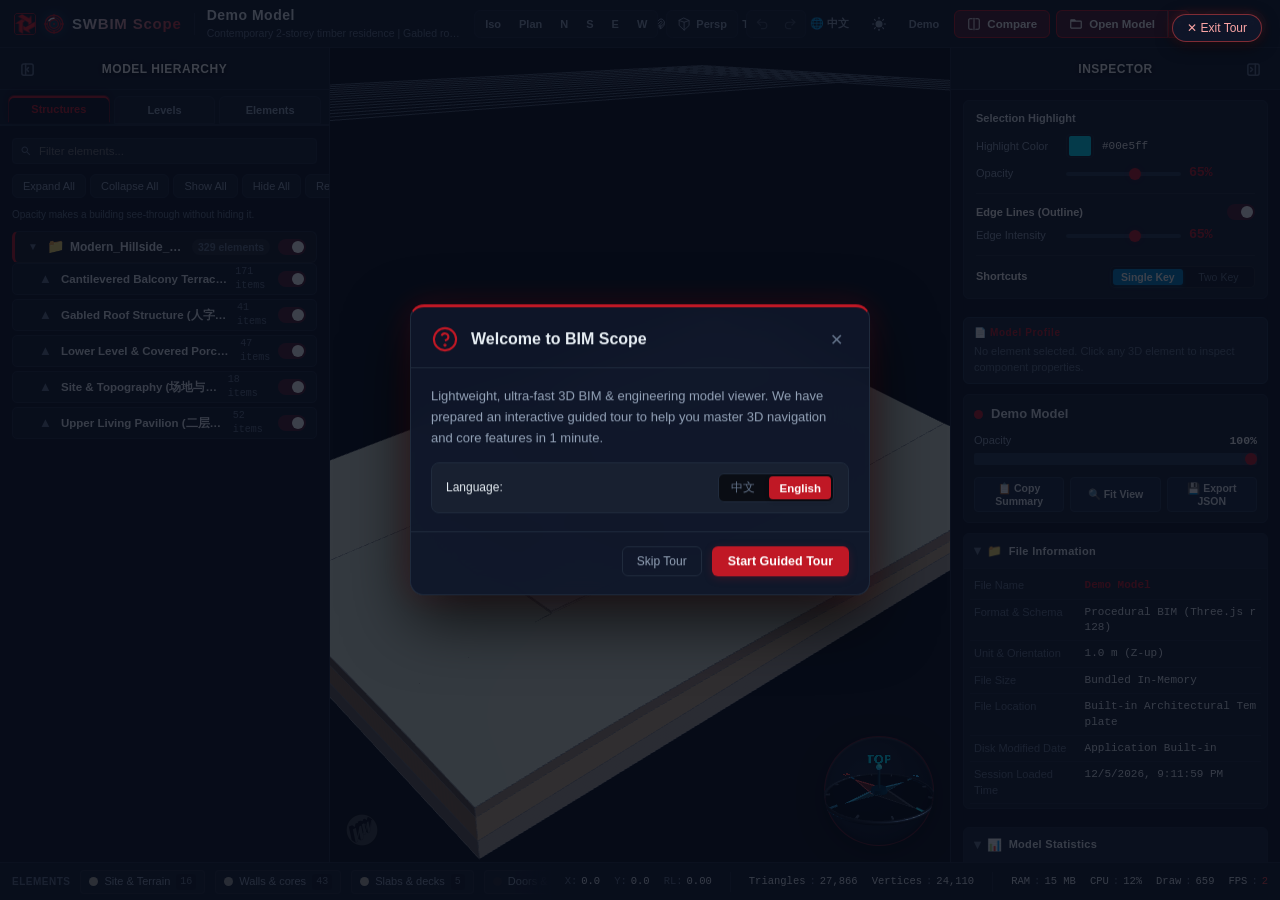
==== SWBIMScope.html @ fd1f8950 "feat: tour gesture demos for Orbit & Look Around (4s), Help Section 7 mouse guide, navigation improv" ====
<!DOCTYPE html>
<html lang="en" data-theme="dark">
<head>
  <meta charset="UTF-8">
  <meta name="viewport" content="width=device-width, initial-scale=1.0">
  <meta http-equiv="Cache-Control" content="no-cache, no-store, must-revalidate">
  <meta http-equiv="Pragma" content="no-cache">
  <meta http-equiv="Expires" content="0">
  <meta http-equiv="Content-Security-Policy" content="default-src 'self' 'unsafe-inline' blob: data:; connect-src 'self' blob: data: http://127.0.0.1:* http://localhost:* https:; worker-src 'self' blob: data:; object-src 'none'; frame-src 'none'; base-uri 'none';">
  <meta name="author" content="Samwoh Corporation, Wang Wei">
  <meta name="creator" content="Samwoh Corporation, Wang Wei">
  <!-- Author: Samwoh Corporation, Wang Wei | SWBIM Scope 3D Viewer -->
  <title>SWBIM Scope - 3D BIM Viewer</title>
  <!-- Favicon & Bookmarks -->
  <link rel="icon" type="image/svg+xml" href="data:image/svg+xml;utf8,<svg xmlns='http://www.w3.org/2000/svg' viewBox='0 0 24 24'><circle cx='12' cy='12' r='12' fill='%230a0d14'/><circle cx='12' cy='12' r='9.6' stroke='%2338bdf8' stroke-width='1.6' fill='none'/><circle cx='12' cy='12' r='7.2' stroke='%2338bdf8' stroke-width='1.1' stroke-opacity='0.8' fill='none'/><circle cx='12' cy='12' r='4.8' stroke='%2338bdf8' stroke-width='1.4' fill='rgba(0,229,255,0.18)'/><path d='M 6.6 8.4 A 6.2 6.2 0 0 1 12 5.8' stroke='%23ffffff' stroke-width='1.6' stroke-linecap='round' fill='none'/><path d='M 8.2 9.6 A 4.8 4.8 0 0 1 11.6 7.4' stroke='%2338bdf8' stroke-width='1.0' stroke-linecap='round' stroke-opacity='0.6' fill='none'/><line x1='12' y1='1.8' x2='12' y2='4.2' stroke='%2338bdf8' stroke-width='1.5' stroke-linecap='round'/><line x1='12' y1='19.8' x2='12' y2='22.2' stroke='%2338bdf8' stroke-width='1.5' stroke-linecap='round'/><line x1='1.8' y1='12' x2='4.2' y2='12' stroke='%2338bdf8' stroke-width='1.5' stroke-linecap='round'/><line x1='19.8' y1='12' x2='22.2' y2='12' stroke='%2338bdf8' stroke-width='1.5' stroke-linecap='round'/><circle cx='12' cy='12' r='1.2' fill='%2338bdf8'/></svg>">
  <link rel="alternate icon" href="favicon.ico">
  <link rel="apple-touch-icon" href="icon-192.png">
  <!-- PWA Progressive Web App Manifest & Installation -->
  <link rel="manifest" href="manifest.json">
  <meta name="theme-color" content="#0a0d14">
  <meta name="mobile-web-app-capable" content="yes">
  <meta name="apple-mobile-web-app-capable" content="yes">
  <meta name="apple-mobile-web-app-status-bar-style" content="black-translucent">
  <meta name="apple-mobile-web-app-title" content="SWBIM Scope">
  <style>
/*!
 * BIM Scope 3D Viewer Styles
 * @author WWBIM
 * Copyright (c) WWBIM. All rights reserved.
 */
:root,
[data-theme="dark"] {
  /* Dark Theme Palette (Default) */
  --bg-main: #0a0d14;
  --bg-primary: #0a0d14;
  --bg-panel: #111622;
  --bg-panel-header: #151c2c;
  --bg-card: #182030;
  --bg-card-subtle: #141b28;
  --bg-secondary: #141b28;
  --bg-hover: #1f2a3f;
  --bg-active: #283750;
  --border-color: #202b3d;
  --border-light: #2c3b52;
  --text-primary: #e6edf3;
  --text-secondary: #94a3b8;
  --text-muted: #64748b;
  --text-bright: #ffffff;
  --text-inverse: #0a0d14;
  --text-on-accent: #ffffff;
  
  --btn-unselected-bg: #222f46;
  --btn-unselected-border: #2c3c54;
  --btn-unselected-text: #94a3b8;
  
  --input-bg: #0d121c;
  --input-border: #202b3d;
  --input-focus-border: var(--accent);
  
  --modal-overlay-bg: rgba(6, 9, 15, 0.78);
  --modal-bg: #111622;
  --modal-header-bg: #151c2c;
  
  --dropdown-bg: #141b2a;
  --dropdown-border: #243147;
  --dropdown-hover: #1e283c;
  
  --viewport-bg: radial-gradient(circle at 50% 50%, #151c2a 0%, #090c13 100%);
  --viewport-grid: #1e293b;
  --viewport-grid-center: #334155;
  
  --shadow-edge-color: 21, 28, 44;
  --tabs-shadow-color: 11, 16, 27;
  
  /* Brand Tokens (Defaults: overridden per variant by build_viewer.py) */
  --accent: #38bdf8;
  --accent-hover: #0ea5e9;
  --accent-glow: rgba(56, 189, 248, 0.25);
  --accent-blue: #0284c7;
  --brand-primary: #0284c7;
  --brand-primary-hover: #0369a1;
  --tab-active-top: var(--accent);
  --tab-active-border: rgba(56, 189, 248, 0.45);
  --tab-active-shadow: 0 -3px 8px rgba(0, 0, 0, 0.4);
  --model-info-banner-bg: rgba(56, 189, 248, 0.12);
  --model-info-banner-border: rgba(56, 189, 248, 0.35);
  
  --success: #10b981;
  --warning: #f59e0b;
  --danger: #ef4444;
  
  /* Geometry & Radius Tokens */
  --radius-xs: 4px;
  --radius-sm: 6px;
  --radius-md: 10px;
  --radius-lg: 14px;
  --radius-pill: 20px;
  --radius-circle: 50%;
  
  /* Elevation Shadows */
  --shadow-sm: 0 1px 3px rgba(0, 0, 0, 0.3);
  --shadow-md: 0 4px 12px rgba(0, 0, 0, 0.4);
  --shadow-lg: 0 12px 28px rgba(0, 0, 0, 0.55);
  --shadow-glow: 0 0 12px var(--accent-glow);
  
  /* Typography & Layout Metrics */
  --font-family: -apple-system, BlinkMacSystemFont, "Segoe UI", Roboto, "Helvetica Neue", Arial, sans-serif;
  --font-mono: "JetBrains Mono", Consolas, "Courier New", monospace;
  --header-height: 48px;
  --bottom-height: 38px;
  --sidebar-width: 330px;
  
  --theme-transition: background-color 0.2s ease, border-color 0.2s ease, color 0.2s ease;
}

[data-theme="light"] {
  /* Crisp Architectural Light Theme Palette */
  --bg-main: #f1f5f9;
  --bg-primary: #f1f5f9;
  --bg-panel: #ffffff;
  --bg-panel-header: #f8fafc;
  --bg-card: #f8fafc;
  --bg-card-subtle: #f1f5f9;
  --bg-secondary: #f1f5f9;
  --bg-hover: #e2e8f0;
  --bg-active: #cbd5e1;
  --border-color: #e2e8f0;
  --border-light: #cbd5e1;
  --text-primary: #0a1120;
  --text-secondary: #27364b;
  --text-muted: #4b5d73;
  --text-bright: #0a1120;
  --text-inverse: #ffffff;
  --text-on-accent: #ffffff;
  
  --btn-unselected-bg: #e2e8f0;
  --btn-unselected-border: #cbd5e1;
  --btn-unselected-text: #27364b;
  
  --tab-active-top: var(--accent);
  --tab-active-border: rgba(2, 132, 199, 0.65);
  --tab-active-shadow: 0 -2px 6px rgba(0, 0, 0, 0.08);
  --model-info-banner-bg: rgba(2, 132, 199, 0.08);
  --model-info-banner-border: rgba(2, 132, 199, 0.25);
  
  --input-bg: #ffffff;
  --input-border: #cbd5e1;
  --input-focus-border: var(--accent);
  
  --modal-overlay-bg: rgba(15, 23, 42, 0.45);
  --modal-bg: #ffffff;
  --modal-header-bg: #f8fafc;
  
  --dropdown-bg: #ffffff;
  --dropdown-border: #e2e8f0;
  --dropdown-hover: #f1f5f9;
  
  --viewport-bg: radial-gradient(circle at 50% 50%, #ffffff 0%, #e2e8f0 100%);
  --viewport-grid: #cbd5e1;
  --viewport-grid-center: #94a3b8;
  
  --shadow-edge-color: 248, 250, 252;
  --tabs-shadow-color: 248, 250, 252;
  
  --shadow-sm: 0 1px 3px rgba(0, 0, 0, 0.08);
  --shadow-md: 0 4px 12px rgba(0, 0, 0, 0.1);
  --shadow-lg: 0 12px 28px rgba(0, 0, 0, 0.16);
  --shadow-glow: 0 0 10px var(--accent-glow);
}

* {
  box-sizing: border-box;
  margin: 0;
  padding: 0;
  user-select: none;
}

html, body {
  width: 100%;
  height: 100%;
  overflow: hidden;
  background-color: var(--bg-main);
  color: var(--text-primary);
  font-family: var(--font-family);
  font-size: 13px;
  line-height: 1.4;
}

/* Scrollbar */
::-webkit-scrollbar {
  width: 6px;
  height: 6px;
}
::-webkit-scrollbar-track {
  background: var(--bg-panel);
}
::-webkit-scrollbar-thumb {
  background: var(--border-light);
  border-radius: 3px;
}
::-webkit-scrollbar-thumb:hover {
  background: var(--text-muted);
}

/* App Container */
#app-container {
  display: flex;
  flex-direction: column;
  width: 100vw;
  height: 100vh;
  position: relative;
  overflow: hidden;
}

/* TOP NAVBAR */
#top-navbar {
  position: relative;
  height: var(--header-height);
  background: var(--bg-panel-header);
  border-bottom: 1px solid var(--border-color);
  display: flex;
  align-items: center;
  justify-content: space-between;
  padding: 0 14px;
  z-index: 100;
  flex-shrink: 0;
}

.nav-left {
  display: flex;
  align-items: center;
  gap: 12px;
  overflow: hidden;
}

.brand-box {
  display: flex;
  align-items: center;
  gap: 7px;
  padding-right: 12px;
  border-right: 1px solid var(--border-color);
  flex-shrink: 0;
}

.brand-logo-red {
  width: 22px;
  height: 22px;
  object-fit: contain;
  display: block;
  flex-shrink: 0;
  border-radius: 4px;
}

.brand-lens-icon {
  width: 22px;
  height: 22px;
  display: block;
  flex-shrink: 0;
  color: var(--accent);
  filter: drop-shadow(0 0 6px rgba(56, 189, 248, 0.4));
}

.brand-name {
  font-size: 15px;
  font-weight: 800;
  letter-spacing: 0.8px;
  color: var(--text-primary);
  background: linear-gradient(135deg, var(--text-primary) 10%, var(--accent) 100%);
  -webkit-background-clip: text;
  -webkit-text-fill-color: transparent;
  white-space: nowrap;
}

.project-title-box {
  display: flex;
  flex-direction: column;
}

.project-title {
  font-size: 14px;
  font-weight: 700;
  color: var(--text-primary);
  letter-spacing: 0.5px;
  white-space: nowrap;
  display: flex;
  align-items: center;
  gap: 8px;
}

.title-badge {
  font-size: 10px;
  background: var(--brand-primary);
  color: var(--text-on-accent);
  padding: 2px 6px;
  border-radius: var(--radius-xs);
  font-weight: 600;
  letter-spacing: 0.5px;
}

.project-subtitle {
  font-size: 10.5px;
  color: var(--text-muted);
  white-space: nowrap;
  overflow: hidden;
  text-overflow: ellipsis;
  max-width: min(300px, 20vw);
  cursor: default;
}

.nav-right {
  display: flex;
  align-items: center;
  gap: 6px;
}

/* Dynamic View Controls above 3D Viewport */
.nav-center-views {
  position: absolute;
  top: 50%;
  left: 50%;
  transform: translate(-50%, -50%);
  display: flex;
  align-items: center;
  gap: 8px;
  z-index: 10;
  pointer-events: auto;
}

#btn-view-proj {
  gap: 6px;
}

#btn-view-proj.active {
  background: var(--brand-primary);
  color: var(--text-on-accent);
  box-shadow: 0 0 8px var(--accent-glow);
}

.proj-icon {
  width: 14px;
  height: 14px;
  display: block;
  flex-shrink: 0;
  fill: none !important;
  stroke: currentColor !important;
}

.btn-group {
  display: flex;
  align-items: center;
  background: var(--bg-card);
  border: 1px solid var(--border-color);
  border-radius: var(--radius-sm);
  padding: 2px;
  gap: 2px;
  height: 28px;
  box-sizing: border-box;
}

.btn-group .tool-btn {
  height: 22px;
  padding: 0 8px;
  border-radius: var(--radius-xs);
  box-sizing: border-box;
}

.btn-group .tool-btn#btn-view-proj {
  gap: 5px;
}

.btn-group .tool-btn#btn-view-undo,
.btn-group .tool-btn#btn-view-redo {
  padding: 0 6px;
  min-width: 26px;
  justify-content: center;
}

.btn-group .tool-btn:disabled,
.tool-btn:disabled {
  opacity: 0.35;
  cursor: not-allowed;
  pointer-events: none;
}

svg.nav-arrow-icon {
  width: 13px;
  height: 13px;
  display: block;
  flex-shrink: 0;
  fill: none !important;
  stroke: currentColor !important;
}

.tool-btn {
  background: transparent;
  border: none;
  color: var(--text-secondary);
  font-size: 11px;
  font-weight: 600;
  padding: 5px 9px;
  border-radius: var(--radius-sm);
  cursor: pointer;
  display: flex;
  align-items: center;
  gap: 5px;
  transition: all 0.15s ease;
  white-space: nowrap;
}

.tool-btn:hover {
  background: var(--bg-hover);
  color: var(--text-primary);
}

.tool-btn.active {
  background: var(--brand-primary);
  color: var(--text-on-accent);
  box-shadow: 0 0 8px var(--accent-glow);
}

.tool-btn svg {
  width: 14px;
  height: 14px;
  fill: currentColor;
}

.tool-btn.icon-circle-btn {
  width: 28px;
  height: 28px;
  min-width: 28px;
  max-width: 28px;
  padding: 0;
  border-radius: 50%;
  border: 1px solid var(--border-color);
  background: var(--bg-card);
  display: inline-flex;
  align-items: center;
  justify-content: center;
  box-sizing: border-box;
  color: var(--text-secondary);
  transition: all 0.15s ease;
  flex-shrink: 0;
}

.tool-btn.icon-circle-btn:hover {
  background: var(--bg-hover);
  border-color: var(--accent);
  color: var(--accent);
  box-shadow: 0 0 8px var(--accent-glow);
}

.tool-btn.icon-circle-btn svg,
svg.help-btn-svg {
  width: 14px;
  height: 14px;
  display: block;
  fill: none !important;
  stroke: currentColor;
}

/* 3D OBJECT SNAPPING TOOLBAR & FLYOUT */
.snap-toolbar-container {
  display: inline-flex;
  align-items: center;
  position: relative;
  vertical-align: middle;
}

.snap-flyout {
  display: inline-flex;
  align-items: center;
  gap: 3px;
  overflow: hidden;
  max-width: 0;
  opacity: 0;
  pointer-events: none;
  transition: max-width 0.22s cubic-bezier(0.16, 1, 0.3, 1), opacity 0.18s ease, margin 0.18s ease;
  margin-right: 0;
  white-space: nowrap;
}

.snap-flyout.open {
  max-width: 340px;
  opacity: 1;
  pointer-events: auto;
  margin-right: 4px;
}

.snap-toggle-btn {
  height: 26px;
  padding: 0 7px;
  border-radius: var(--radius-xs);
  font-size: 11px;
  font-weight: 500;
  display: inline-flex;
  align-items: center;
  gap: 4px;
  cursor: pointer;
  transition: all 0.15s ease;
  white-space: nowrap;
  background: var(--bg-card);
  border: 1px solid var(--border-color);
  color: var(--text-muted);
  box-sizing: border-box;
}

.snap-toggle-btn:hover {
  background: var(--bg-hover);
  color: var(--text-primary);
  border-color: var(--border-light);
}

.snap-toggle-btn.active {
  background: var(--bg-card-subtle);
  border-color: var(--accent);
  color: var(--accent);
  font-weight: 600;
  box-shadow: 0 0 6px var(--accent-glow);
}

[data-theme="light"] .snap-toggle-btn.active {
  background: rgba(2, 132, 199, 0.12);
  border-color: var(--accent);
  color: var(--accent);
}

.snap-btn-icon {
  width: 12px;
  height: 12px;
  flex-shrink: 0;
  display: block;
}

.snap-magnet-btn {
  width: 28px;
  height: 26px;
  padding: 0;
  display: inline-flex;
  align-items: center;
  justify-content: center;
  border-radius: var(--radius-xs);
  border: 1px solid var(--border-color);
  background: var(--bg-card);
  color: var(--text-muted);
  transition: all 0.18s ease;
  cursor: pointer;
}

.snap-magnet-btn:hover {
  background: var(--bg-hover);
  color: var(--text-primary);
  border-color: var(--border-light);
}

.snap-magnet-btn.active {
  color: var(--accent);
  border-color: var(--accent);
  background: var(--bg-card-subtle);
  box-shadow: 0 0 6px var(--accent-glow);
}

.snap-magnet-btn.flyout-open {
  border-color: var(--accent);
  box-shadow: 0 0 8px var(--accent-glow);
}

/* SECTION BOX ROTATION HUD TOOLTIP */
.sec-box-rot-tooltip {
  position: absolute;
  pointer-events: none;
  z-index: 46;
  display: none;
  align-items: center;
  gap: 4px;
  padding: 2px 7px;
  border-radius: 4px;
  font-size: 11px;
  font-family: var(--font-mono, monospace);
  font-weight: 600;
  white-space: nowrap;
  background: rgba(15, 23, 42, 0.92);
  color: #00d2ff;
  border: 1px solid #00aaff;
  box-shadow: 0 2px 10px rgba(0, 0, 0, 0.6), 0 0 8px rgba(0, 170, 255, 0.4);
  transform: translate3d(-50%, -140%, 0);
  transition: opacity 0.1s ease;
}

[data-theme="light"] .sec-box-rot-tooltip {
  background: rgba(255, 255, 255, 0.96);
  color: #0077cc;
  border-color: #0088ff;
  box-shadow: 0 2px 10px rgba(15, 23, 42, 0.16), 0 0 6px rgba(0, 136, 255, 0.3);
}

/* 3D SNAPPING HUD TOOLTIP */
.snap-hud-tooltip {
  position: absolute;
  pointer-events: none;
  z-index: 45;
  display: inline-flex;
  align-items: center;
  gap: 4px;
  padding: 2px 7px;
  border-radius: 4px;
  font-size: 10.5px;
  font-family: var(--font-mono);
  font-weight: 600;
  white-space: nowrap;
  background: rgba(15, 23, 42, 0.92);
  color: var(--accent);
  border: 1px solid var(--accent);
  box-shadow: 0 2px 10px rgba(0, 0, 0, 0.6), 0 0 8px var(--accent-glow);
  transform: translate3d(-50%, -135%, 0);
  transition: opacity 0.12s ease;
}

[data-theme="light"] .snap-hud-tooltip {
  background: rgba(255, 255, 255, 0.96);
  color: var(--accent);
  border-color: var(--accent);
  box-shadow: 0 2px 10px rgba(15, 23, 42, 0.16), 0 0 6px var(--accent-glow);
}

.snap-hud-icon {
  font-size: 12px;
  line-height: 1;
}

.help-question-mark {
  fill: none !important;
  stroke: currentColor !important;
}

.help-question-dot {
  fill: currentColor !important;
  stroke: none !important;
}

#btn-theme-toggle {
  display: flex;
  align-items: center;
  justify-content: center;
  padding: 5px 8px;
}

#btn-theme-toggle .theme-icon {
  width: 14px;
  height: 14px;
  display: block;
}

.divider {
  width: 1px;
  height: 20px;
  background: var(--border-color);
  margin: 0 4px;
}

.btn-primary {
  background: var(--brand-primary);
  color: var(--text-on-accent);
  border: 1px solid var(--accent);
  font-size: 11.5px;
  font-weight: 600;
  padding: 6px 12px;
  border-radius: var(--radius-sm);
  cursor: pointer;
  display: flex;
  align-items: center;
  gap: 6px;
  transition: all 0.15s ease;
}

.btn-primary:hover {
  background: var(--brand-primary-hover);
  box-shadow: 0 0 10px var(--accent-glow);
}

/* TOP NAVBAR ROUNDED ACTION BUTTONS (COMPARE & OPEN MODEL) */
#btn-tool-compare,
#btn-open-file {
  border-radius: var(--radius-sm);
  padding: 5px 12px;
  height: 28px;
  box-sizing: border-box;
  white-space: nowrap;
}

#btn-tool-compare:hover,
#btn-open-file:hover {
  background: var(--brand-primary-hover);
  box-shadow: 0 0 12px var(--accent-glow);
}

#btn-tool-compare:active,
#btn-open-file:active {
  transform: translateY(1px);
}

/* MAIN CONTENT WORKSPACE */
#workspace {
  flex: 1;
  display: flex;
  position: relative;
  overflow: hidden;
  height: calc(100vh - var(--header-height) - var(--bottom-height));
}

/* 3D VIEWPORT */
#viewport-container {
  flex: 1;
  height: 100%;
  position: relative;
  background: var(--viewport-bg);
  overflow: hidden;
}

#canvas3d {
  width: 100%;
  height: 100%;
  display: block;
  outline: none;
}

/* MARQUEE BOX SELECTION */
.marquee-selection-box {
  position: absolute;
  pointer-events: none;
  z-index: 100;
  display: none;
  box-sizing: border-box;
}

.marquee-selection-box.window-selection {
  border: 1.5px solid #1890ff;
  background: rgba(24, 144, 255, 0.18);
}

.marquee-selection-box.crossing-selection {
  border: 1.5px dashed #52c41a;
  background: rgba(82, 196, 26, 0.18);
}

/* 3D VIEWPORT WATERMARK LOGO */
.viewport-watermark-logo {
  position: absolute;
  bottom: 16px;
  left: 16px;
  width: 32px;
  height: 32px;
  opacity: 0.2;
  pointer-events: none;
  z-index: 25;
  user-select: none;
  -webkit-user-drag: none;
  object-fit: contain;
}

/* TRUE 3D COMPASS GIZMO */
#compass-container {
  position: absolute;
  bottom: 16px;
  right: 16px;
  width: 110px;
  height: 110px;
  background: radial-gradient(circle at 35% 35%, rgba(26, 38, 59, 0.88) 0%, rgba(15, 22, 34, 0.94) 65%, rgba(8, 12, 20, 0.98) 100%);
  border: 1.5px solid var(--tab-active-border);
  border-radius: 50%;
  box-shadow: 0 6px 24px rgba(0, 0, 0, 0.65), inset 0 1px 2px rgba(255, 255, 255, 0.15), inset 0 -2px 6px rgba(0, 0, 0, 0.5);
  z-index: 30;
  display: flex;
  align-items: center;
  justify-content: center;
  cursor: grab;
  user-select: none;
  touch-action: none;
  transition: border-color 0.2s ease, box-shadow 0.2s ease, background 0.2s ease;
}

#compass-container:hover {
  border-color: var(--accent);
  box-shadow: 0 8px 30px rgba(0, 0, 0, 0.75), 0 0 14px var(--accent-glow);
}

[data-theme="light"] #compass-container {
  background: radial-gradient(circle at 35% 35%, rgba(255, 255, 255, 0.94) 0%, rgba(241, 245, 249, 0.96) 65%, rgba(226, 232, 240, 0.98) 100%);
  box-shadow: 0 6px 20px rgba(15, 23, 42, 0.18), inset 0 1px 2px rgba(255, 255, 255, 0.9), inset 0 -2px 5px rgba(148, 163, 184, 0.35);
}

[data-theme="light"] #compass-container:hover {
  box-shadow: 0 8px 24px rgba(15, 23, 42, 0.24), 0 0 12px var(--accent-glow);
}

#compass-container.dragging {
  cursor: grabbing;
}

#compass-canvas3d {
  width: 100%;
  height: 100%;
  border-radius: 50%;
  display: block;
}

/* MEASURE OVERLAY */
.measure-badge {
  position: absolute;
  transform: translate(-50%, -50%);
  background: rgba(15, 23, 42, 0.92);
  border: 1px solid #f59e0b;
  color: #fbbf24;
  padding: 2px 7px;
  border-radius: 4px;
  font-family: var(--font-mono);
  font-size: 11px;
  font-weight: 700;
  pointer-events: none;
  z-index: 25;
  box-shadow: 0 2px 8px rgba(0,0,0,0.6);
}

[data-theme="light"] .measure-badge {
  background: rgba(255, 255, 255, 0.95);
  border-color: #d97706;
  color: #b45309;
  box-shadow: 0 2px 8px rgba(15, 23, 42, 0.15);
}

/* 2D MEASUREMENT CALLOUTS & LEADER LINES OVERLAY */
.measure-callouts-layer {
  position: absolute;
  inset: 0;
  width: 100%;
  height: 100%;
  pointer-events: none;
  z-index: 30;
  overflow: hidden;
}

.measure-leader-svg {
  position: absolute;
  inset: 0;
  width: 100%;
  height: 100%;
  pointer-events: none;
  overflow: visible;
}

.measure-leader-line {
  fill: none;
  stroke: var(--accent);
  stroke-width: 1.5;
  stroke-dasharray: 4 3;
  opacity: 0.85;
  filter: drop-shadow(0 1px 3px rgba(0, 0, 0, 0.65));
}

.measure-leader-line.inactive {
  stroke: var(--text-muted);
  opacity: 0.65;
}

.measure-leader-dot {
  fill: var(--accent);
  stroke: #ffffff;
  stroke-width: 1.2;
}

.measure-callouts-list {
  position: absolute;
  inset: 0;
  width: 100%;
  height: 100%;
  pointer-events: none;
}

.measure-point-callout {
  position: absolute;
  top: 0;
  left: 0;
  min-width: 178px;
  max-width: 245px;
  background: rgba(15, 23, 42, 0.92);
  backdrop-filter: blur(10px);
  -webkit-backdrop-filter: blur(10px);
  border: 1px solid var(--border-light);
  border-left: 3px solid var(--accent);
  border-radius: 6px;
  padding: 6px 9px;
  box-shadow: 0 6px 20px rgba(0, 0, 0, 0.55);
  pointer-events: auto;
  user-select: none;
  cursor: grab;
  z-index: 31;
  transition: border-color 0.15s ease, box-shadow 0.15s ease;
}

.measure-radius-callout,
.measure-distance-callout,
.measure-angle-callout {
  position: absolute;
  top: 0;
  left: 0;
  padding: 2px 7px;
  background: rgba(15, 23, 42, 0.88);
  backdrop-filter: blur(6px);
  -webkit-backdrop-filter: blur(6px);
  border: 1px solid rgba(245, 158, 11, 0.65);
  border-radius: 4px;
  color: #fbbf24;
  font-family: var(--font-mono, monospace);
  font-size: 11px;
  font-weight: 700;
  line-height: 1.25;
  white-space: nowrap;
  pointer-events: auto;
  user-select: none;
  cursor: pointer;
  z-index: 34;
  box-shadow: 0 2px 8px rgba(0, 0, 0, 0.45), 0 0 4px rgba(245, 158, 11, 0.2);
  transition: transform 0.12s ease, background 0.12s ease, border-color 0.12s ease, box-shadow 0.12s ease;
}

.measure-radius-callout:hover,
.measure-distance-callout:hover,
.measure-angle-callout:hover {
  background: #5a698e;
  border-color: #7e8ea6;
  color: #ffffff;
  box-shadow: 0 4px 12px rgba(0, 0, 0, 0.5), 0 0 6px rgba(90, 105, 142, 0.4);
}

.measure-radius-callout.preview,
.measure-distance-callout.preview,
.measure-angle-callout.preview {
  opacity: 0.9;
  border-style: dashed;
  pointer-events: none;
  cursor: default;
}

[data-theme="light"] .measure-radius-callout,
[data-theme="light"] .measure-distance-callout,
[data-theme="light"] .measure-angle-callout {
  background: rgba(255, 255, 255, 0.94);
  border-color: rgba(217, 119, 6, 0.7);
  color: #b45309;
  box-shadow: 0 2px 8px rgba(15, 23, 42, 0.16);
}

[data-theme="light"] .measure-radius-callout:hover,
[data-theme="light"] .measure-distance-callout:hover,
[data-theme="light"] .measure-angle-callout:hover {
  background: #fef3c7;
  border-color: #b45309;
  color: #78350f;
  box-shadow: 0 4px 12px rgba(15, 23, 42, 0.22);
}

.measure-point-callout.active {
  border-color: var(--accent);
  border-left: 3px solid var(--accent);
  box-shadow: 0 8px 24px rgba(0, 0, 0, 0.65), 0 0 12px var(--accent-glow);
  z-index: 33;
}

.measure-point-callout.dragging {
  cursor: grabbing;
  z-index: 35;
}

[data-theme="light"] .measure-point-callout {
  background: rgba(255, 255, 255, 0.95);
  border-color: rgba(148, 163, 184, 0.65);
  border-left: 3px solid var(--accent);
  box-shadow: 0 6px 20px rgba(15, 23, 42, 0.16);
}

[data-theme="light"] .measure-point-callout.active {
  border-color: var(--accent);
  box-shadow: 0 8px 24px rgba(15, 23, 42, 0.2), 0 0 12px var(--accent-glow);
}

.measure-callout-header {
  display: flex;
  align-items: center;
  justify-content: space-between;
  gap: 6px;
  padding-bottom: 4px;
  margin-bottom: 4px;
  border-bottom: 1px solid rgba(255, 255, 255, 0.08);
}

[data-theme="light"] .measure-callout-header {
  border-bottom-color: rgba(15, 23, 42, 0.08);
}

.measure-callout-badge {
  font-family: var(--font-mono);
  font-size: 10px;
  font-weight: 700;
  color: var(--accent);
  background: var(--accent-glow);
  padding: 1px 5px;
  border-radius: 3px;
  letter-spacing: 0.3px;
}

.callout-copy-btn {
  width: 20px;
  height: 20px;
  padding: 0;
  border-radius: 4px;
  border: 1px solid transparent;
  background: rgba(255, 255, 255, 0.05);
  color: var(--text-muted);
  display: inline-flex;
  align-items: center;
  justify-content: center;
  cursor: pointer;
  transition: all 0.15s ease;
  flex-shrink: 0;
}

[data-theme="light"] .callout-copy-btn {
  background: rgba(15, 23, 42, 0.05);
}

.callout-copy-btn:hover {
  background: var(--accent-glow);
  border-color: var(--accent);
  color: var(--accent);
  transform: scale(1.06);
}

.callout-copy-btn.copied {
  background: rgba(16, 185, 129, 0.18);
  border-color: #10b981;
  color: #10b981;
}

.measure-callout-rows {
  display: flex;
  flex-direction: column;
  gap: 2px;
  font-family: var(--font-mono);
  font-size: 10.5px;
  line-height: 1.35;
}

.measure-callout-row {
  display: flex;
  align-items: baseline;
  justify-content: space-between;
  gap: 8px;
}

.measure-callout-key {
  color: var(--text-muted);
  font-weight: 600;
  flex-shrink: 0;
}

.measure-callout-val {
  color: var(--text-primary);
  font-weight: 600;
  text-align: right;
  white-space: nowrap;
}

.measure-callout-row.slope-row {
  margin-top: 2px;
  padding-top: 3px;
  border-top: 1px dashed rgba(255, 255, 255, 0.1);
}

[data-theme="light"] .measure-callout-row.slope-row {
  border-top-color: rgba(15, 23, 42, 0.12);
}

.measure-callout-row.slope-row .measure-callout-val {
  color: #fbbf24;
  font-weight: 700;
}

[data-theme="light"] .measure-callout-row.slope-row .measure-callout-val {
  color: #d97706;
}

/* FLOATING TOOLS PANEL (Tools Popup in Top-Right of 3D Viewport) */
.floating-tools-panel {
  position: absolute;
  top: 12px;
  right: 12px;
  width: 340px;
  max-width: calc(100% - 24px);
  max-height: calc(100% - 24px);
  background: var(--bg-panel);
  border: 1px solid var(--border-color);
  border-radius: var(--radius-md);
  box-shadow: var(--shadow-lg), 0 0 0 1px var(--border-color);
  z-index: 60;
  display: flex;
  flex-direction: column;
  overflow: hidden;
  backdrop-filter: blur(16px);
  -webkit-backdrop-filter: blur(16px);
  transition: right 0.25s cubic-bezier(0.4, 0, 0.2, 1), opacity 0.2s ease, transform 0.2s cubic-bezier(0.16, 1, 0.3, 1);
}

#workspace:has(#right-sidebar.collapsed) .floating-tools-panel,
.main-container:has(#right-sidebar.collapsed) .floating-tools-panel,
#viewport-container.sidebar-collapsed .floating-tools-panel {
  right: 52px;
}

[data-theme="dark"] .floating-tools-panel {
  background: rgba(15, 23, 42, 0.92);
  border-color: rgba(255, 255, 255, 0.12);
  box-shadow: 0 12px 32px rgba(0, 0, 0, 0.55), 0 0 0 1px rgba(255, 255, 255, 0.08);
}

[data-theme="light"] .floating-tools-panel {
  background: rgba(255, 255, 255, 0.95);
  border-color: rgba(203, 213, 225, 0.9);
  box-shadow: 0 12px 32px rgba(15, 23, 42, 0.14), 0 0 0 1px rgba(203, 213, 225, 0.8);
}

.floating-tools-header {
  display: flex;
  align-items: flex-end;
  justify-content: space-between;
  background: var(--bg-panel-header);
  border-bottom: 1px solid var(--border-color);
  padding: 6px 6px 0 6px;
  min-height: 36px;
  flex-shrink: 0;
  box-sizing: border-box;
}

.floating-tools-tabs-nav {
  display: flex;
  align-items: flex-end;
  gap: 4px;
  flex: 1;
  min-width: 0;
  overflow-x: auto;
  scrollbar-width: none;
  box-sizing: border-box;
}

.floating-tools-tabs-nav::-webkit-scrollbar {
  display: none;
}

.floating-tools-close-btn {
  width: 24px;
  height: 24px;
  display: flex;
  align-items: center;
  justify-content: center;
  background: transparent;
  border: 1px solid transparent;
  border-radius: var(--radius-xs);
  color: var(--text-muted);
  cursor: pointer;
  transition: all 0.15s ease;
  margin-left: 6px;
  margin-bottom: 4px;
  flex-shrink: 0;
}

.floating-tools-close-btn:hover {
  background: var(--bg-hover);
  color: var(--danger);
  border-color: var(--border-color);
  transform: scale(1.05);
}

.floating-tools-body {
  flex: 1;
  overflow-y: auto;
  overflow-x: hidden;
  padding: 12px;
  display: flex;
  flex-direction: column;
  min-height: 0;
}

/* FLOATING TOOLS PANEL BUTTON STYLES */
.floating-tools-body .small-btn,
.floating-tools-body .segment-btn,
.floating-tools-body .measure-mode-btn,
.floating-tools-body button:not(.floating-tools-close-btn) {
  background: var(--btn-unselected-bg);
  border: 1px solid var(--btn-unselected-border);
  color: var(--text-secondary);
  transition: all 0.15s ease;
}

.floating-tools-body .small-btn:hover,
.floating-tools-body .segment-btn:hover,
.floating-tools-body .measure-mode-btn:hover,
.floating-tools-body button:not(.floating-tools-close-btn):hover {
  background: var(--bg-hover);
  color: var(--text-primary);
  border-color: var(--border-light);
}

.floating-tools-body .small-btn.active,
.floating-tools-body .segment-btn.active,
.floating-tools-body .measure-mode-btn.active,
.floating-tools-body button:not(.floating-tools-close-btn).active {
  background: var(--bg-card-subtle);
  border-color: var(--accent);
  color: var(--accent);
  font-weight: 600;
  box-shadow: 0 0 0 1px var(--accent-glow);
}

.floating-tools-body .small-btn.active:hover,
.floating-tools-body .segment-btn.active:hover,
.floating-tools-body .measure-mode-btn.active:hover,
.floating-tools-body button:not(.floating-tools-close-btn).active:hover {
  background: var(--bg-card-subtle);
  border-color: var(--accent);
  color: var(--accent);
}

.floating-tools-body .small-btn.active svg,
.floating-tools-body .segment-btn.active svg,
.floating-tools-body .measure-mode-btn.active svg,
.floating-tools-body button:not(.floating-tools-close-btn).active svg {
  color: var(--accent);
}

.tool-tab-content {
  display: none;
  flex-direction: column;
  gap: 10px;
}

.tool-tab-content.active {
  display: flex;
}

/* MEASURE TAB STYLES */
.measure-mode-btn-grid {
  display: grid;
  grid-template-columns: repeat(5, 1fr);
  gap: 4px;
}

.measure-mode-btn {
  display: flex;
  flex-direction: column;
  align-items: center;
  justify-content: center;
  gap: 4px;
  padding: 8px 4px;
  background: var(--btn-unselected-bg);
  border: 1px solid var(--btn-unselected-border);
  border-radius: var(--radius-sm);
  color: var(--text-secondary);
  font-size: 11px;
  font-weight: 500;
  cursor: pointer;
  transition: all 0.15s ease;
}

.measure-mode-btn svg {
  color: var(--text-muted);
  transition: color 0.15s ease;
}

.measure-mode-btn:hover {
  background: var(--bg-hover);
  color: var(--text-primary);
  border-color: var(--border-light);
}

.measure-mode-btn:hover svg {
  color: var(--accent);
}

.measure-mode-btn.active {
  background: var(--bg-card-subtle);
  border-color: var(--accent);
  color: var(--accent);
  box-shadow: 0 0 0 1px var(--accent-glow);
}

.measure-mode-btn.active svg {
  color: var(--accent);
}

.measure-mode-hint {
  font-size: 11px;
  color: var(--text-muted);
  line-height: 1.4;
  margin-top: 6px;
  padding: 6px 8px;
  background: var(--bg-card);
  border-radius: var(--radius-xs);
  border-left: 2px solid var(--accent);
}

.measure-result-card {
  background: var(--bg-card);
  border: 1px solid var(--border-color);
  border-radius: var(--radius-sm);
  padding: 10px;
  display: flex;
  flex-direction: column;
  gap: 8px;
}

.measure-result-primary {
  display: flex;
  justify-content: space-between;
  align-items: baseline;
  border-bottom: 1px solid var(--border-color);
  padding-bottom: 6px;
}

.measure-result-label {
  font-size: 11.5px;
  font-weight: 600;
  color: var(--text-secondary);
}

.measure-result-val {
  font-family: var(--font-mono);
  font-size: 16px;
  font-weight: 700;
  color: var(--accent);
}

.measure-result-details {
  display: flex;
  flex-direction: column;
  gap: 4px;
  font-size: 11px;
}

.measure-detail-row {
  display: flex;
  justify-content: space-between;
  color: var(--text-muted);
  font-family: var(--font-mono);
}

.measure-detail-val {
  color: #cdcbb4;
}

[data-theme="light"] .measure-detail-val {
  color: #334155;
}

.measure-axis-x {
  color: #ff3b30;
  font-weight: 700;
}

.measure-axis-y {
  color: #00e676;
  font-weight: 700;
}

.measure-axis-z {
  color: #0050ff;
  font-weight: 700;
}

.measure-coord-row {
  display: flex;
  justify-content: space-between;
  font-family: var(--font-mono);
  font-size: 10.5px;
  color: var(--text-muted);
  margin-top: 2px;
}

.measure-coord-val {
  color: var(--text-secondary);
}

.measure-val-box {
  display: inline-flex;
  align-items: center;
  gap: 5px;
}

.measure-val-copy-btn {
  background: transparent;
  border: 1px solid transparent;
  border-radius: 3px;
  color: var(--text-muted);
  cursor: pointer;
  padding: 1px 2px;
  display: inline-flex;
  align-items: center;
  justify-content: center;
  line-height: 1;
  transition: all 0.15s ease;
  width: 17px;
  height: 17px;
  opacity: 0.65;
  flex-shrink: 0;
}

.measure-val-copy-btn:hover {
  background: var(--bg-hover);
  border-color: var(--border-light);
  color: var(--text-primary);
  opacity: 1.0;
}

.measure-val-copy-btn.copied {
  background-color: #0284c7 !important;
  border-color: #38bdf8 !important;
  color: #ffffff !important;
  opacity: 1.0 !important;
  box-shadow: 0 0 8px rgba(2, 132, 199, 0.65) !important;
  transition: none !important;
}

.measure-val-copy-btn.fading {
  transition: background-color 1s ease, border-color 1s ease, color 1s ease, box-shadow 1s ease, opacity 1s ease !important;
}

.measure-slope-badges {
  display: inline-flex;
  align-items: center;
  gap: 3px;
  flex-wrap: nowrap;
}

.measure-slope-sep {
  color: var(--text-muted);
  font-size: 11px;
  user-select: none;
  padding: 0 1px;
}

/* DROPZONE OVERLAY */
#dropzone-overlay {
  position: absolute;
  top: 0;
  left: 0;
  width: 100%;
  height: 100%;
  background: rgba(10, 14, 22, 0.90);
  display: none;
  flex-direction: column;
  z-index: 200;
  color: #fff;
  pointer-events: none;
  box-sizing: border-box;
}

#dropzone-overlay.active {
  display: flex;
}

.dropzone-single {
  width: 100%;
  height: 100%;
  border: 2px dashed var(--accent);
  display: flex;
  flex-direction: column;
  align-items: center;
  justify-content: center;
  gap: 14px;
  box-sizing: border-box;
  padding: 24px;
}

.dropzone-split-container {
  width: 100%;
  height: 100%;
  display: flex;
  flex-direction: column;
  gap: 12px;
  padding: 16px;
  box-sizing: border-box;
}

.dropzone-half {
  flex: 1;
  display: flex;
  flex-direction: column;
  align-items: center;
  justify-content: center;
  gap: 8px;
  border: 2px dashed rgba(255, 255, 255, 0.28);
  border-radius: 12px;
  background: rgba(255, 255, 255, 0.03);
  transition: all 0.18s ease;
  box-sizing: border-box;
}

.dropzone-half.dropzone-top.active-zone {
  border-color: #38bdf8;
  background: rgba(56, 189, 248, 0.14);
  box-shadow: inset 0 0 28px rgba(56, 189, 248, 0.25);
}

.dropzone-half.dropzone-top.active-zone .drop-icon-sm,
.dropzone-half.dropzone-top.active-zone .dropzone-title {
  color: #38bdf8;
  fill: #38bdf8;
}

.dropzone-half.dropzone-bottom.active-zone {
  border-color: #10b981;
  background: rgba(16, 185, 129, 0.14);
  box-shadow: inset 0 0 28px rgba(16, 185, 129, 0.25);
}

.dropzone-half.dropzone-bottom.active-zone .drop-icon-sm,
.dropzone-half.dropzone-bottom.active-zone .dropzone-title {
  color: #10b981;
  stroke: #10b981;
}

.dropzone-zone-text {
  display: flex;
  flex-direction: column;
  align-items: center;
  gap: 4px;
  text-align: center;
}

.dropzone-title {
  font-size: 17px;
  font-weight: 700;
  letter-spacing: 0.3px;
}

.dropzone-subtitle {
  font-size: 12.5px;
  color: rgba(255, 255, 255, 0.65);
}

.drop-icon {
  width: 48px;
  height: 48px;
  fill: var(--accent);
}

.drop-icon-sm {
  width: 36px;
  height: 36px;
  fill: rgba(255, 255, 255, 0.75);
}

/* SPLIT BUTTON GROUP (Open File) */
.split-btn-group {
  display: inline-flex;
  align-items: stretch;
  position: relative;
}

.split-btn-group .split-main-btn {
  border-top-right-radius: 0 !important;
  border-bottom-right-radius: 0 !important;
  border-right: 1px solid rgba(255, 255, 255, 0.2) !important;
}

.split-btn-group .split-arrow-btn {
  border-top-left-radius: 0 !important;
  border-bottom-left-radius: 0 !important;
  padding: 0 7px !important;
  font-size: 11px !important;
  line-height: 1 !important;
  cursor: pointer;
  display: flex;
  align-items: center;
  justify-content: center;
}

.open-file-dropdown {
  position: absolute;
  top: calc(100% + 4px);
  right: 0;
  background: #181d28;
  border: 1px solid rgba(255, 255, 255, 0.15);
  border-radius: 6px;
  box-shadow: 0 8px 24px rgba(0, 0, 0, 0.5);
  padding: 4px;
  min-width: 175px;
  z-index: 1000;
}

.open-dropdown-item {
  display: flex;
  align-items: center;
  gap: 8px;
  padding: 7px 10px;
  font-size: 12.5px;
  color: #e2e8f0;
  border-radius: 4px;
  cursor: pointer;
  transition: background 0.15s ease, color 0.15s ease;
  white-space: nowrap;
}

.open-dropdown-item:hover {
  background: rgba(56, 189, 248, 0.18);
  color: #38bdf8;
}

.open-dropdown-item svg {
  flex-shrink: 0;
}

/* SIDEBARS */
.sidebar {
  width: var(--sidebar-width);
  height: 100%;
  background: var(--bg-panel);
  border-color: var(--border-color);
  display: flex;
  flex-direction: column;
  z-index: 40;
  position: relative;
  flex-shrink: 0;
  transition: transform 0.25s ease, width 0.25s ease;
}

#left-sidebar {
  border-right: 1px solid var(--border-color);
}

#right-sidebar {
  border-left: 1px solid var(--border-color);
}

.sidebar.hidden {
  display: none;
}

/* PANEL AMBIENT CURSOR SPOTLIGHT GLOW */
:root {
  --panel-glow-c0: rgba(56, 189, 248, 0.16);
  --panel-glow-c1: rgba(56, 189, 248, 0.11);
  --panel-glow-c2: rgba(56, 189, 248, 0.055);
  --panel-glow-c3: rgba(56, 189, 248, 0.018);
  --panel-glow-c4: rgba(56, 189, 248, 0);
}

[data-theme="dark"] {
  --panel-glow-c0: rgba(56, 189, 248, 0.16);
  --panel-glow-c1: rgba(56, 189, 248, 0.11);
  --panel-glow-c2: rgba(56, 189, 248, 0.055);
  --panel-glow-c3: rgba(56, 189, 248, 0.018);
  --panel-glow-c4: rgba(56, 189, 248, 0);
}

[data-theme="light"] {
  --panel-glow-c0: rgba(2, 132, 199, 0.10);
  --panel-glow-c1: rgba(2, 132, 199, 0.065);
  --panel-glow-c2: rgba(2, 132, 199, 0.03);
  --panel-glow-c3: rgba(2, 132, 199, 0.009);
  --panel-glow-c4: rgba(2, 132, 199, 0);
}

.panel-glow-boundary {
  position: absolute;
  top: 0;
  left: 0;
  right: 0;
  bottom: 0;
  overflow: hidden;
  pointer-events: none;
  z-index: 25;
  border-radius: inherit;
  contain: strict;
}

.panel-glow-spotlight {
  position: absolute;
  top: 0;
  left: 0;
  width: 220px;
  height: 220px;
  margin-top: -110px;
  margin-left: -110px;
  border-radius: 50%;
  pointer-events: none;
  opacity: 0;
  background: radial-gradient(
    circle at center,
    var(--panel-glow-c0) 0%,
    var(--panel-glow-c1) 25%,
    var(--panel-glow-c2) 50%,
    var(--panel-glow-c3) 75%,
    var(--panel-glow-c4) 100%
  );
  filter: blur(8px);
  will-change: transform, opacity;
  transform: translate3d(-9999px, -9999px, 0);
  transition: opacity 0.3s ease;
  contain: strict;
}

.panel-glow-boundary.active .panel-glow-spotlight {
  opacity: 1;
}

/* LEFT SIDEBAR CONTENT PANEL */
.sidebar-tab-content-panel {
  flex: 1;
  display: flex;
  flex-direction: column;
  min-height: 0;
  overflow: hidden;
  background: var(--bg-panel);
  border-top: 1px solid var(--border-color);
  position: relative;
  z-index: 1;
}

/* TAB CONTENT CONTAINER */
.tab-content {
  flex: 1;
  overflow: hidden;
  display: none;
  padding: 12px;
  min-height: 0;
}

.tab-content.active {
  display: flex;
  flex-direction: column;
  gap: 10px;
}

/* SEARCH & ACTION BAR IN SIDEBAR */
.sidebar-search-row {
  display: flex;
  gap: 6px;
  align-items: center;
}

.search-input-box {
  flex: 1;
  position: relative;
}

.search-input {
  width: 100%;
  background: var(--bg-card);
  border: 1px solid var(--border-color);
  border-radius: 4px;
  padding: 6px 8px 6px 26px;
  color: var(--text-primary);
  font-size: 11.5px;
  outline: none;
  transition: border-color 0.15s ease;
}

.search-input:focus {
  border-color: var(--accent);
}

.search-icon {
  position: absolute;
  left: 8px;
  top: 50%;
  transform: translateY(-50%);
  width: 12px;
  height: 12px;
  fill: var(--text-muted);
}

.small-btn {
  background: var(--bg-card);
  border: 1px solid var(--border-color);
  color: var(--text-secondary);
  border-radius: var(--radius-sm);
  padding: 5px 10px;
  font-size: 11px;
  font-weight: 500;
  cursor: pointer;
  transition: all 0.15s ease;
  white-space: nowrap;
}

.small-btn:hover {
  background: var(--bg-hover);
  color: var(--text-primary);
  border-color: var(--border-light);
}

.small-btn.active {
  background: var(--bg-card-subtle);
  color: var(--accent);
  border-color: var(--accent);
  font-weight: 600;
  box-shadow: 0 0 0 1px var(--accent-glow);
}

/* TREE VIEW & STRUCTURE LIST (VIRTUAL SCROLLER) */
.tree-container {
  display: flex;
  flex-direction: column;
  flex: 1;
  min-height: 0;
  overflow-y: auto;
  overflow-x: hidden;
  position: relative;
  width: 100%;
  box-sizing: border-box;
}

.virtual-tree-phantom {
  position: relative;
  width: 100%;
  pointer-events: none;
}

.virtual-tree-viewport {
  position: absolute;
  top: 0;
  left: 0;
  width: 100%;
  height: 100%;
  pointer-events: none;
}

.virtual-tree-slot {
  position: absolute;
  top: 0;
  left: 0;
  width: 100%;
  box-sizing: border-box;
  pointer-events: auto;
}

.virtual-file-header {
  display: flex;
  align-items: center;
  justify-content: space-between;
  padding: 6px 10px;
  background: var(--bg-panel-header);
  border: 1px solid var(--border-color);
  border-left: 3px solid var(--accent);
  border-radius: 6px;
  gap: 8px;
  cursor: pointer;
  user-select: none;
  height: 34px;
  box-sizing: border-box;
  margin-bottom: 2px;
  transition: background 0.15s ease, border-color 0.15s ease;
}

.virtual-file-header:hover {
  background: var(--bg-hover);
}

.virtual-file-header.selected {
  background: rgba(56, 189, 248, 0.18);
  border-color: var(--accent);
}

.virtual-file-header .file-left {
  display: flex;
  align-items: center;
  gap: 6px;
  flex: 1;
  min-width: 0;
  overflow: hidden;
}

.virtual-file-header .file-icon {
  font-size: 14px;
  flex-shrink: 0;
}

.virtual-file-header .file-name {
  font-size: 12px;
  font-weight: 700;
  color: var(--text-primary);
  white-space: nowrap;
  overflow: hidden;
  text-overflow: ellipsis;
}

.virtual-file-header .file-count {
  font-size: 10.5px;
  color: var(--text-muted);
  background: rgba(255, 255, 255, 0.06);
  padding: 1px 6px;
  border-radius: 10px;
  flex-shrink: 0;
}

.virtual-group-header {
  display: flex;
  align-items: center;
  justify-content: space-between;
  padding: 6px 10px;
  background: var(--bg-panel-header);
  border: 1px solid var(--border-color);
  border-top-left-radius: 5px;
  border-top-right-radius: 5px;
  gap: 6px;
  cursor: pointer;
  user-select: none;
  height: 32px;
  box-sizing: border-box;
  transition: background 0.15s ease;
}

.virtual-group-header:hover {
  background: var(--bg-hover);
}

.virtual-group-header.is-only-header {
  border-bottom-left-radius: 5px;
  border-bottom-right-radius: 5px;
}

.virtual-opacity-row {
  border-left: 1px solid var(--border-color);
  border-right: 1px solid var(--border-color);
  border-bottom: 1px solid var(--border-color);
  background: var(--bg-card);
  height: 24px;
  padding: 2px 10px 4px 17px;
  box-sizing: border-box;
}

.virtual-opacity-row.is-last-row {
  border-bottom-left-radius: 5px;
  border-bottom-right-radius: 5px;
}

.virtual-leaf-row {
  border-left: 1px solid var(--border-color);
  border-right: 1px solid var(--border-color);
  border-bottom: none;
  background: var(--bg-card-subtle);
  height: 26px;
  box-sizing: border-box;
  min-height: 26px;
}

.virtual-leaf-row.is-last-row {
  border-bottom: 1px solid var(--border-color);
  border-bottom-left-radius: 5px;
  border-bottom-right-radius: 5px;
}

.structure-item {
  background: var(--bg-card);
  border: 1px solid var(--border-color);
  border-radius: 5px;
  padding: 7px 10px;
  display: flex;
  flex-direction: column;
  gap: 6px;
  transition: background 0.15s ease;
}

.structure-item:hover {
  background: var(--bg-hover);
}

.structure-header {
  display: flex;
  align-items: center;
  justify-content: space-between;
  gap: 6px;
}

.structure-left {
  display: flex;
  align-items: center;
  gap: 8px;
  overflow: hidden;
  cursor: pointer;
  flex: 1;
}

.category-dot {
  width: 9px;
  height: 9px;
  border-radius: 50%;
  flex-shrink: 0;
}

.structure-name {
  font-size: 11.5px;
  font-weight: 600;
  color: var(--text-primary);
  white-space: nowrap;
  overflow: hidden;
  text-overflow: ellipsis;
}

.structure-count {
  font-size: 10px;
  color: var(--text-muted);
  font-family: var(--font-mono);
  margin-left: auto;
}

/* SWITCH TOGGLE */
.toggle-switch {
  position: relative;
  display: inline-block;
  width: 28px;
  height: 16px;
  flex-shrink: 0;
}

.toggle-switch input {
  opacity: 0;
  width: 0;
  height: 0;
}

.slider-switch,
.toggle-switch .slider {
  position: absolute;
  cursor: pointer;
  top: 0;
  left: 0;
  right: 0;
  bottom: 0;
  background-color: var(--border-light);
  transition: .2s;
  border-radius: var(--radius-pill);
}

.slider-switch:before,
.toggle-switch .slider:before {
  position: absolute;
  content: "";
  height: 12px;
  width: 12px;
  left: 2px;
  bottom: 2px;
  background-color: white;
  transition: .2s;
  border-radius: 50%;
}

input:checked + .slider-switch,
input:checked + .slider {
  background-color: var(--brand-primary);
}

input:checked + .slider-switch:before,
input:checked + .slider:before {
  transform: translateX(12px);
}

/* OPACITY SLIDER ROW */
.opacity-slider-row {
  display: flex;
  align-items: center;
  gap: 8px;
  padding: 2px 10px 6px 17px;
  font-size: 10px;
  color: var(--text-muted);
}

.range-slider {
  flex: 1;
  -webkit-appearance: none;
  height: 4px;
  border-radius: 2px;
  background: var(--border-light);
  outline: none;
  margin: 0;
}

.range-slider::-webkit-slider-thumb {
  -webkit-appearance: none;
  appearance: none;
  width: 12px;
  height: 12px;
  border-radius: 50%;
  background: var(--accent);
  cursor: pointer;
  box-shadow: 0 0 5px var(--accent-glow);
}

/* SECTIONING PANEL CONTROLS */
.control-section {
  background: var(--bg-card);
  border: 1px solid var(--border-color);
  border-radius: var(--radius-sm);
  padding: 10px;
  display: flex;
  flex-direction: column;
  gap: 10px;
}

.control-title {
  font-size: 11.5px;
  font-weight: 700;
  color: var(--text-primary);
  display: flex;
  align-items: center;
  justify-content: space-between;
}

.control-row {
  display: flex;
  align-items: center;
  justify-content: space-between;
  gap: 10px;
}

.control-label {
  font-size: 11px;
  color: var(--text-secondary);
  white-space: nowrap;
}

.control-value {
  font-size: 11px;
  font-family: var(--font-mono);
  color: var(--accent);
  min-width: 44px;
  text-align: right;
}

.select-input, .date-input {
  background: var(--input-bg);
  border: 1px solid var(--input-border);
  color: var(--text-primary);
  border-radius: var(--radius-sm);
  padding: 4px 8px;
  font-size: 11px;
  outline: none;
  transition: border-color 0.15s ease, box-shadow 0.15s ease;
}

.select-input:focus, .date-input:focus {
  border-color: var(--accent);
  box-shadow: 0 0 0 2px var(--accent-glow);
}

/* SEGMENTED CONTROL & AXIS BUTTONS */
.segmented-control {
  display: flex;
  background: var(--bg-panel);
  border: 1px solid var(--border-color);
  border-radius: var(--radius-sm);
  padding: 3px;
  gap: 4px;
  width: 100%;
}

.clipping-mode-row,
.light-mode-row {
  justify-content: flex-start !important;
  gap: 16px !important;
}

#sec-mode-segmented,
#light-mode-segmented {
  width: fit-content;
  flex: 0 0 auto;
}

#sec-mode-segmented .segment-btn,
#light-mode-segmented .segment-btn {
  flex: 0 0 auto;
  box-sizing: border-box;
  padding: 4px 12px;
}

.segment-btn {
  flex: 1;
  background: var(--btn-unselected-bg);
  border: 1px solid var(--btn-unselected-border);
  color: var(--text-secondary);
  border-radius: var(--radius-xs);
  padding: 4px 6px;
  font-size: 11px;
  font-weight: 500;
  cursor: pointer;
  transition: all 0.15s ease;
  white-space: nowrap;
  text-align: center;
}

.segment-btn:hover {
  background: var(--bg-hover);
  color: var(--text-primary);
  border-color: var(--border-light);
}

.segment-btn.active {
  background: var(--bg-card-subtle);
  border-color: var(--accent);
  color: var(--accent);
  font-weight: 600;
  box-shadow: 0 0 0 1px var(--accent-glow);
}

.segment-btn.active:hover {
  background: var(--bg-card-subtle);
  border-color: var(--accent);
  color: var(--accent);
}

.axis-segmented .axis-btn-x.active {
  background: rgba(255, 71, 87, 0.18) !important;
  border-color: rgba(255, 71, 87, 0.6) !important;
  color: #ff4757 !important;
  font-weight: 600;
  box-shadow: 0 0 0 1px rgba(255, 71, 87, 0.25) !important;
}

.axis-segmented .axis-btn-y.active {
  background: rgba(46, 213, 115, 0.18) !important;
  border-color: rgba(46, 213, 115, 0.6) !important;
  color: #2ed573 !important;
  font-weight: 600;
  box-shadow: 0 0 0 1px rgba(46, 213, 115, 0.25) !important;
}

.axis-segmented .axis-btn-z.active {
  background: var(--bg-card-subtle) !important;
  border-color: var(--accent) !important;
  color: var(--accent) !important;
  font-weight: 600;
  box-shadow: 0 0 0 1px var(--accent-glow) !important;
}

/* RIGHT INSPECTOR PANEL */
#right-sidebar {
  transition: width 0.25s cubic-bezier(0.4, 0, 0.2, 1);
  min-width: 0;
  position: relative;
}

.sidebar-resizer {
  position: absolute;
  top: 0;
  left: -4px;
  width: 8px;
  height: 100%;
  cursor: col-resize;
  z-index: 50;
  user-select: none;
  background: transparent;
  transition: background 0.15s ease;
}
.sidebar-resizer:hover,
.sidebar-resizer.dragging {
  background: var(--accent);
  box-shadow: 0 0 8px var(--accent-glow);
}

.inspector-header {
  padding: 0 14px;
  border-bottom: 1px solid var(--border-color);
  display: flex;
  align-items: center;
  justify-content: flex-end;
  background: var(--bg-panel-header);
  position: relative;
  min-height: 42px;
  height: 42px;
  box-sizing: border-box;
  overflow: visible;
  transition: background 0.25s ease, border-color 0.25s ease;
}

.inspector-title {
  position: absolute;
  top: 8px;
  height: 26px;
  line-height: 26px;
  right: 50%;
  transform: translateX(50%);
  text-align: right;
  font-size: 12px;
  font-weight: 700;
  letter-spacing: 0.5px;
  color: var(--text-primary);
  white-space: nowrap;
  pointer-events: none;
  text-shadow: none;
  transition: right 0.25s cubic-bezier(0.4, 0, 0.2, 1), transform 0.25s cubic-bezier(0.4, 0, 0.2, 1);
  z-index: 100;
}

[data-theme="dark"] .inspector-title,
:root:not([data-theme="light"]) .inspector-title {
  color: #fff;
  text-shadow: 0 1px 4px rgba(0, 0, 0, 0.8), 0 0 8px rgba(0, 0, 0, 0.6);
}

.inspector-header .header-icon-btn {
  position: absolute;
  top: 8px;
  right: 14px;
  z-index: 100;
}

.header-icon-btn {
  background: transparent;
  border: 1px solid transparent;
  color: var(--text-muted);
  width: 26px;
  height: 26px;
  display: flex;
  align-items: center;
  justify-content: center;
  border-radius: 4px;
  cursor: pointer;
  transition: all 0.25s ease;
  padding: 0;
}
.header-icon-btn:hover {
  color: var(--text-primary);
  border-color: var(--border-light);
  background: rgba(255, 255, 255, 0.06);
}

/* COLLAPSED INSPECTOR STATE */
#right-sidebar.collapsed {
  width: 0 !important;
  min-width: 0 !important;
  border-left: none !important;
  overflow: visible !important;
}

#right-sidebar.collapsed .inspector-pref-card,
#right-sidebar.collapsed .inspector-content,
#right-sidebar.collapsed #right-sidebar-resizer {
  display: none !important;
}

#right-sidebar.collapsed .inspector-header {
  padding: 0 !important;
  border-bottom: none !important;
  background: transparent !important;
  pointer-events: none;
}

#right-sidebar.collapsed .inspector-title {
  right: 48px;
  transform: translateX(0);
}

#right-sidebar.collapsed #btn-inspector-collapse {
  position: absolute;
  top: 8px;
  right: 14px;
  z-index: 100;
  pointer-events: auto;
  background: var(--bg-panel-header);
  border: 1px solid var(--border-light);
  color: var(--accent);
  backdrop-filter: blur(8px);
  box-shadow: var(--shadow-sm);
}
#right-sidebar.collapsed #btn-inspector-collapse:hover {
  background: var(--accent-glow);
  border-color: var(--accent);
  color: var(--text-primary);
}

/* LEFT SIDEBAR & HEADER */
#left-sidebar {
  transition: width 0.25s cubic-bezier(0.4, 0, 0.2, 1);
  min-width: 0;
  position: relative;
}

#left-sidebar .sidebar-resizer {
  right: -4px;
  left: auto;
}

.sidebar-header {
  padding: 0 14px;
  border-bottom: 1px solid var(--border-color);
  display: flex;
  align-items: center;
  position: relative;
  background: var(--bg-panel-header);
  min-height: 42px;
  height: 42px;
  box-sizing: border-box;
  overflow: visible;
  transition: background 0.25s ease, border-color 0.25s ease;
}

.sidebar-header .sidebar-title {
  position: absolute;
  top: 8px;
  height: 26px;
  line-height: 26px;
  left: 50%;
  transform: translateX(-50%);
  text-align: left;
  font-size: 12px;
  font-weight: 700;
  letter-spacing: 0.5px;
  color: var(--text-primary);
  white-space: nowrap;
  pointer-events: none;
  text-shadow: none;
  transition: left 0.25s cubic-bezier(0.4, 0, 0.2, 1), transform 0.25s cubic-bezier(0.4, 0, 0.2, 1);
  z-index: 100;
}

[data-theme="dark"] .sidebar-header .sidebar-title,
:root:not([data-theme="light"]) .sidebar-header .sidebar-title {
  color: #fff;
  text-shadow: 0 1px 4px rgba(0, 0, 0, 0.8), 0 0 8px rgba(0, 0, 0, 0.6);
}

.sidebar-header .header-icon-btn {
  position: absolute;
  top: 8px;
  left: 14px;
  z-index: 100;
}

/* COLLAPSED LEFT SIDEBAR STATE */
#left-sidebar.collapsed {
  width: 0 !important;
  min-width: 0 !important;
  border-right: none !important;
  overflow: visible !important;
}

#left-sidebar.collapsed .sidebar-tabs-container,
#left-sidebar.collapsed .sidebar-tab-content-panel,
#left-sidebar.collapsed .sidebar-tabs,
#left-sidebar.collapsed .tab-content,
#left-sidebar.collapsed #left-sidebar-resizer {
  display: none !important;
}

#left-sidebar.collapsed .sidebar-header {
  padding: 0 !important;
  border-bottom: none !important;
  background: transparent !important;
  pointer-events: none;
}

#left-sidebar.collapsed .sidebar-title {
  left: 48px;
  transform: translateX(0);
}

#left-sidebar.collapsed #btn-tree-collapse {
  position: absolute;
  top: 8px;
  left: 14px;
  z-index: 100;
  pointer-events: auto;
  background: var(--bg-panel-header);
  border: 1px solid var(--border-light);
  color: var(--accent);
  backdrop-filter: blur(8px);
  box-shadow: var(--shadow-sm);
}

#left-sidebar.collapsed #btn-tree-collapse:hover {
  background: var(--accent-glow);
  border-color: var(--accent);
  color: var(--text-primary);
}

/* UNIFIED PREFERENCE CARD (Highlight & Edge Lines) */
.inspector-pref-card {
  margin: 10px 12px 2px 12px;
  background: var(--bg-card);
  border: 1px solid var(--border-color);
  border-radius: 6px;
  padding: 10px 12px;
  display: flex;
  flex-direction: column;
  gap: 8px;
}
.pref-divider {
  height: 1px;
  background: rgba(255, 255, 255, 0.06);
  margin: 2px 0;
}
.pref-inline-row {
  display: flex;
  align-items: center;
  gap: 8px;
}
.pref-inline-label {
  font-size: 11px;
  color: var(--text-secondary);
  white-space: nowrap;
  width: 82px;
  min-width: 82px;
  flex-shrink: 0;
}
.pref-fixed-slider {
  width: 115px;
  min-width: 115px;
  max-width: 115px;
  flex-shrink: 0;
  margin: 0;
}
.pref-inline-val {
  font-size: 13.5px;
  font-family: var(--font-mono);
  font-weight: 600;
  color: var(--accent);
  min-width: 46px;
  text-align: left;
  flex-shrink: 0;
  letter-spacing: -0.3px;
}

.inspector-content {
  flex: 1;
  overflow-y: auto;
  padding: 12px;
  display: flex;
  flex-direction: column;
  gap: 12px;
}

.element-highlight-card {
  background: var(--bg-card);
  border: 1px solid var(--border-color);
  border-radius: 6px;
  padding: 10px;
  display: flex;
  flex-direction: column;
  gap: 8px;
}

.element-title-row {
  display: flex;
  align-items: center;
  gap: 8px;
}

.element-title {
  font-size: 13px;
  font-weight: 700;
  color: var(--text-primary);
  white-space: nowrap;
  overflow: hidden;
  text-overflow: ellipsis;
}

/* MULTI-SELECTION INSPECTOR BADGES */
.category-breakdown-tags {
  display: flex;
  flex-wrap: wrap;
  gap: 4px;
  margin: 2px 0 4px 0;
}

.category-breakdown-pill {
  display: inline-flex;
  align-items: center;
  gap: 5px;
  background: rgba(255, 255, 255, 0.05);
  border: 1px solid rgba(255, 255, 255, 0.09);
  border-radius: 10px;
  padding: 1px 7px;
  font-size: 10.5px;
  color: var(--text-secondary, #cbd5e1);
  font-family: var(--font-sans, system-ui);
}

.category-breakdown-pill .pill-count {
  background: var(--accent-glow);
  color: var(--accent);
  border-radius: 6px;
  padding: 0 4px;
  font-weight: 600;
  font-size: 9.5px;
}

.prop-multiple-val {
  color: var(--text-muted, #94a3b8);
  font-style: italic;
  font-size: 11px;
}

.element-opacity-control {
  display: flex;
  flex-direction: column;
  gap: 4px;
  width: 100%;
  margin-top: 2px;
}

.element-opacity-header {
  display: flex;
  align-items: center;
  justify-content: space-between;
  width: 100%;
}

.element-opacity-label {
  font-size: 11px;
  color: var(--text-secondary);
  font-weight: 500;
  user-select: none;
}

.element-opacity-val {
  font-size: 11.5px;
  font-family: var(--font-mono);
  font-weight: 600;
  color: var(--text-bright);
}

.element-opacity-slider {
  width: 100% !important;
  max-width: 100% !important;
  min-width: 0 !important;
  margin: 0 !important;
  padding: 0 !important;
  box-sizing: border-box !important;
  display: block;
}

.action-row {
  display: flex;
  gap: 6px;
  margin-top: 4px;
}

.action-btn {
  flex: 1;
  background: var(--bg-hover);
  border: 1px solid var(--border-light);
  color: var(--text-primary);
  font-size: 10.5px;
  font-weight: 600;
  padding: 4px 8px;
  border-radius: 4px;
  cursor: pointer;
  transition: all 0.15s ease;
  text-align: center;
}

.action-btn:hover {
  background: var(--brand-primary-hover);
  color: #fff;
  border-color: var(--accent);
}

/* MODEL PROFILE CONTAINER (NO ELEMENT SELECTED) */
.model-info-container {
  display: flex;
  flex-direction: column;
  gap: 10px;
  padding: 4px 0 16px 0;
}

.model-info-banner {
  background: var(--model-info-banner-bg, var(--accent-glow));
  border: 1px solid var(--model-info-banner-border, var(--accent));
  border-radius: var(--radius-sm);
  padding: 8px 10px;
  display: flex;
  flex-direction: column;
  gap: 4px;
}

.model-info-badge-row {
  display: flex;
  align-items: center;
  justify-content: space-between;
}

.model-info-badge {
  font-size: 10px;
  font-weight: 700;
  letter-spacing: 0.6px;
  color: var(--accent);
  display: flex;
  align-items: center;
  gap: 5px;
}

.model-info-tip {
  font-size: 11px;
  color: var(--text-muted);
  line-height: 1.4;
}

.model-info-section {
  background: var(--bg-card);
  border: 1px solid var(--border-color);
  border-radius: 6px;
  overflow: hidden;
  margin-bottom: 8px;
  transition: border-color 0.15s ease;
}

.model-info-section:hover {
  border-color: var(--border-light);
}

.model-info-sec-header {
  display: flex;
  align-items: center;
  justify-content: space-between;
  padding: 7px 10px;
  background: rgba(255, 255, 255, 0.02);
  border-bottom: 1px solid transparent;
  font-size: 11px;
  font-weight: 700;
  color: var(--text-primary);
  letter-spacing: 0.3px;
  cursor: pointer;
  user-select: none;
  transition: background 0.15s ease;
}

.model-info-sec-header:hover {
  background: rgba(255, 255, 255, 0.05);
}

.model-info-section.open .model-info-sec-header {
  border-bottom-color: var(--border-color);
  background: rgba(255, 255, 255, 0.03);
}

.model-info-sec-header .sec-header-left {
  display: flex;
  align-items: center;
  gap: 6px;
  overflow: hidden;
}

.model-info-sec-header .sec-icon {
  font-size: 12px;
}

.model-info-sec-header .sec-title {
  white-space: nowrap;
  overflow: hidden;
  text-overflow: ellipsis;
}

.model-info-section .pset-arrow {
  font-size: 9px;
  color: var(--text-muted);
  transition: transform 0.2s ease;
  display: inline-block;
}

.model-info-section.open .pset-arrow {
  transform: rotate(90deg);
}

.model-info-sec-body {
  padding: 4px 6px;
  display: none;
}

.model-info-section.open .model-info-sec-body {
  display: block;
}

/* PROPERTY TABLE & VALUE HOVER COPY BUTTON */
.prop-table {
  width: 100%;
  border-collapse: collapse;
  font-size: 11px;
}

.prop-table tr {
  border-bottom: 1px solid var(--border-color);
  transition: background 0.12s ease;
}

.prop-table tr:hover {
  background: var(--bg-hover);
}

.prop-table td {
  padding: 5px 4px;
  vertical-align: top;
}

.prop-label {
  color: var(--text-muted);
  width: 38%;
  font-weight: 500;
}

.prop-value {
  color: var(--text-primary);
  font-family: var(--font-mono);
  word-break: break-all;
  position: relative;
  padding-right: 24px;
}

/* Value Copy Button (hidden until value hover) */
.prop-copy-btn {
  position: absolute;
  right: 3px;
  top: 50%;
  transform: translateY(-50%);
  opacity: 0;
  pointer-events: none;
  background: rgba(255, 255, 255, 0.08);
  border: 1px solid rgba(255, 255, 255, 0.14);
  color: var(--text-muted);
  border-radius: 3px;
  width: 17px;
  height: 17px;
  padding: 0;
  display: inline-flex;
  align-items: center;
  justify-content: center;
  cursor: pointer;
  transition: opacity 0.15s ease, background 0.15s ease, color 0.15s ease, border-color 0.15s ease, transform 0.1s ease;
  z-index: 2;
}

.prop-copy-btn svg {
  display: block;
  pointer-events: none;
}

/* Show button when mouse hovers over the property value cell or row */
.prop-table td.prop-value:hover .prop-copy-btn,
.prop-copy-btn:hover {
  opacity: 1;
  pointer-events: auto;
}

.prop-copy-btn:hover {
  background: var(--accent-glow);
  border-color: var(--accent);
  color: var(--accent);
}

.prop-copy-btn:active {
  transform: translateY(-50%) scale(0.9);
}

.prop-copy-btn.copied {
  opacity: 1 !important;
  pointer-events: auto !important;
  background: #10b981 !important;
  border-color: #10b981 !important;
  color: #ffffff !important;
}

/* ========================================================
   UNIFIED DOCKED FOLDER-TAB SYSTEM (Left Sidebar & Right Inspector)
   ======================================================== */

.tabs-header-container,
.sidebar-tabs-container,
.inspector-tabs-container {
  position: relative;
  background: var(--bg-panel-header);
  border-bottom: 1px solid var(--border-color);
  padding: 6px 8px 0 8px;
  box-sizing: border-box;
  flex-shrink: 0;
  width: 100%;
}

.inspector-tabs-container {
  margin-top: 6px;
  border-top: 1px solid var(--border-color);
}

.sidebar-tabs-nav {
  display: flex;
  background: transparent;
  padding: 0;
  gap: 4px;
  width: 100%;
  align-items: flex-end;
  box-sizing: border-box;
}

.sidebar-tabs-nav .tab-btn {
  flex: 1 1 0;
  min-width: 0;
  text-align: center;
  justify-content: center;
  padding: 7px 4px;
}

#sidebar-tabs-shadow-left,
#sidebar-tabs-shadow-right,
#sidebar-tabs-chevron-left,
#sidebar-tabs-chevron-right {
  display: none !important;
}

.inspector-tabs-nav {
  display: flex;
  background: transparent;
  padding: 0;
  gap: 4px;
  overflow-x: auto;
  scrollbar-width: none;
  align-items: flex-end;
  box-sizing: border-box;
}

.sidebar-tabs-nav::-webkit-scrollbar,
.inspector-tabs-nav::-webkit-scrollbar {
  display: none;
}

/* INNER SHADOW GRADIENTS */
.tabs-edge-shadow {
  position: absolute;
  top: 0;
  bottom: 0;
  width: 28px;
  pointer-events: none;
  z-index: 22;
  opacity: 0;
  transition: opacity 0.2s ease;
}
.tabs-edge-shadow.shadow-left {
  left: 0;
  background: linear-gradient(to right, rgba(var(--tabs-shadow-color), 0.96) 0%, rgba(var(--tabs-shadow-color), 0.6) 60%, transparent 100%);
}
.tabs-edge-shadow.shadow-right {
  right: 0;
  background: linear-gradient(to left, rgba(var(--tabs-shadow-color), 0.96) 0%, rgba(var(--tabs-shadow-color), 0.6) 60%, transparent 100%);
}
.sidebar-tabs-container.has-overflow-left .tabs-edge-shadow.shadow-left,
.inspector-tabs-container.has-overflow-left .tabs-edge-shadow.shadow-left {
  opacity: 1;
}
.sidebar-tabs-container.has-overflow-right .tabs-edge-shadow.shadow-right,
.inspector-tabs-container.has-overflow-right .tabs-edge-shadow.shadow-right {
  opacity: 1;
}

/* FLOATING CHEVRON ARROW BUTTONS */
.tabs-chevron-btn {
  position: absolute;
  top: 50%;
  transform: translateY(-50%);
  z-index: 25;
  width: 18px;
  height: 22px;
  padding: 0;
  display: flex;
  align-items: center;
  justify-content: center;
  background: var(--bg-panel-header);
  border: 1px solid var(--border-light);
  border-radius: var(--radius-xs);
  color: var(--accent);
  cursor: pointer;
  opacity: 0;
  pointer-events: none;
  transition: all 0.15s ease;
  backdrop-filter: blur(6px);
  box-shadow: var(--shadow-sm);
}
.tabs-chevron-btn.chevron-left {
  left: 3px;
}
.tabs-chevron-btn.chevron-right {
  right: 3px;
}

.sidebar-tabs-container:hover.has-overflow-left .tabs-chevron-btn.chevron-left,
.inspector-tabs-container:hover.has-overflow-left .tabs-chevron-btn.chevron-left {
  opacity: 0.95;
  pointer-events: auto;
}
.sidebar-tabs-container:hover.has-overflow-right .tabs-chevron-btn.chevron-right,
.inspector-tabs-container:hover.has-overflow-right .tabs-chevron-btn.chevron-right {
  opacity: 0.95;
  pointer-events: auto;
}

.tabs-chevron-btn:hover {
  background: var(--brand-primary);
  color: var(--text-on-accent);
  border-color: var(--accent);
  opacity: 1 !important;
  transform: translateY(-50%) scale(1.08);
}
.tabs-chevron-btn:active {
  transform: translateY(-50%) scale(0.95);
}

/* TAB BUTTONS (Unified Button & Docked Folder Look) */
.tab-btn,
.inspector-tab-btn,
.tool-tab-btn {
  flex: 0 0 auto;
  width: auto;
  max-width: none;
  white-space: nowrap;
  padding: 7px 11px;
  background: var(--bg-card);
  border: 1px solid var(--border-color);
  border-bottom: 1px solid var(--border-color);
  border-radius: var(--radius-sm) var(--radius-sm) 0 0;
  color: var(--text-secondary);
  font-size: 11px;
  font-weight: 600;
  cursor: pointer;
  display: inline-flex;
  align-items: center;
  gap: 5px;
  transition: background 0.15s ease, color 0.15s ease, border-color 0.15s ease, transform 0.15s ease, box-shadow 0.15s ease;
  user-select: none;
  position: relative;
  box-sizing: border-box;
  margin-bottom: 0;
}

.floating-tools-tabs-nav .tool-tab-btn {
  flex: 1 1 0;
  min-width: 0;
  text-align: center;
  justify-content: center;
  padding: 7px 3px;
}

.tab-btn:hover,
.inspector-tab-btn:hover,
.tool-tab-btn:hover {
  color: var(--text-primary);
  background: var(--bg-hover);
  border-color: var(--border-light);
}

/* ACTIVE TAB: Sits proud (elevated), brighter background, top accent bright bar, bottom melts into content panel */
.tab-btn.active,
.inspector-tab-btn.active,
.tool-tab-btn.active {
  color: var(--accent);
  font-weight: 700;
  background: var(--bg-panel);
  border: 1px solid var(--tab-active-border);
  border-bottom: 1px solid var(--bg-panel);
  margin-bottom: -1px;
  z-index: 5;
  transform: translateY(-2px);
  box-shadow: var(--tab-active-shadow), inset 0 2px 0 var(--tab-active-top);
}

.tab-btn.active:hover,
.inspector-tab-btn.active:hover,
.tool-tab-btn.active:hover {
  background: var(--bg-panel);
  color: var(--accent);
}

.inspector-tab-badge {
  background: var(--accent-glow);
  color: var(--accent);
  font-size: 9.5px;
  padding: 1px 5px;
  border-radius: var(--radius-pill);
  font-weight: 600;
  min-width: 14px;
  text-align: center;
}
.inspector-tab-btn.active .inspector-tab-badge {
  background: var(--brand-primary);
  color: var(--text-on-accent);
}

/* INSPECTOR TAB CONTENT PANES */
.inspector-tab-pane {
  display: flex;
  flex-direction: column;
  gap: 10px;
  padding: 12px 10px 16px 10px;
  background: var(--bg-panel);
  border-top: 1px solid var(--border-color);
  position: relative;
  z-index: 1;
  animation: fadeInPane 0.15s ease-out;
}
@keyframes fadeInPane {
  from { opacity: 0; transform: translateY(2px); }
  to { opacity: 1; transform: translateY(0); }
}

/* PSET SEARCH & ACCORDION CARDS */
.pset-search-box {
  position: relative;
  display: flex;
  align-items: center;
  margin-bottom: 2px;
}
.pset-search-input {
  width: 100%;
  background: var(--bg-card);
  border: 1px solid var(--border-color);
  color: var(--text-primary);
  border-radius: 5px;
  padding: 6px 26px 6px 9px;
  font-size: 11px;
  outline: none;
  transition: border-color 0.15s ease;
}
.pset-search-input:focus {
  border-color: var(--accent);
}
.pset-clear-btn {
  position: absolute;
  right: 8px;
  background: transparent;
  border: none;
  color: var(--text-muted);
  cursor: pointer;
  font-size: 14px;
  padding: 0;
  display: none;
  line-height: 1;
}
.pset-clear-btn:hover {
  color: var(--text-primary);
}

.pset-card {
  background: var(--bg-card);
  border: 1px solid var(--border-color);
  border-radius: 6px;
  overflow: hidden;
  transition: border-color 0.15s ease;
}
.pset-card:hover {
  border-color: var(--border-light);
}
.pset-header {
  padding: 7px 10px;
  background: rgba(255, 255, 255, 0.02);
  display: flex;
  align-items: center;
  justify-content: space-between;
  cursor: pointer;
  user-select: none;
  border-bottom: 1px solid transparent;
  transition: background 0.15s ease;
}
.pset-header:hover {
  background: rgba(255, 255, 255, 0.05);
}
.pset-card.open .pset-header {
  border-bottom-color: var(--border-color);
  background: rgba(255, 255, 255, 0.03);
}
.pset-title-group {
  display: flex;
  align-items: center;
  gap: 7px;
  overflow: hidden;
}
.pset-arrow {
  font-size: 9px;
  color: var(--text-muted);
  transition: transform 0.2s ease;
  display: inline-block;
}
.pset-card.open .pset-arrow {
  transform: rotate(90deg);
}
.pset-title {
  font-size: 11.5px;
  font-weight: 600;
  color: var(--text-bright);
  white-space: nowrap;
  overflow: hidden;
  text-overflow: ellipsis;
}
.pset-count-badge {
  font-size: 9.5px;
  background: rgba(255, 255, 255, 0.08);
  color: var(--text-muted);
  padding: 1px 5px;
  border-radius: 3px;
  font-weight: 500;
}
.pset-header-actions,
.sec-header-actions {
  display: flex;
  align-items: center;
  gap: 6px;
  margin-left: auto;
}
.group-copy-btn {
  opacity: 0;
  pointer-events: none;
  background: rgba(255, 255, 255, 0.06);
  border: 1px solid rgba(255, 255, 255, 0.12);
  color: var(--text-muted);
  border-radius: 4px;
  width: 20px;
  height: 20px;
  padding: 0;
  display: inline-flex;
  align-items: center;
  justify-content: center;
  cursor: pointer;
  transition: opacity 0.15s ease, background 0.15s ease, color 0.15s ease, border-color 0.15s ease, transform 0.1s ease;
}
.group-copy-btn svg {
  display: block;
  pointer-events: none;
}
.pset-header:hover .group-copy-btn,
.model-info-sec-header:hover .group-copy-btn {
  opacity: 1;
  pointer-events: auto;
}
.group-copy-btn:hover {
  background: var(--accent-glow);
  border-color: var(--accent);
  color: var(--accent);
}
.group-copy-btn:active {
  transform: scale(0.92);
}
.group-copy-btn.copied {
  opacity: 1 !important;
  pointer-events: auto !important;
  background: #10b981 !important;
  border-color: #10b981 !important;
  color: #ffffff !important;
}
.pset-body {
  padding: 4px 6px;
  display: none;
}
.pset-card.open .pset-body {
  display: block;
}

/* BOOLEAN & TAG PILLS */
.bool-tag {
  display: inline-block;
  font-size: 9px;
  font-weight: 700;
  padding: 1px 6px;
  border-radius: 3px;
  letter-spacing: 0.5px;
}
.bool-true {
  background: rgba(34, 197, 94, 0.18);
  color: #4ade80;
  border: 1px solid rgba(34, 197, 94, 0.35);
}
.bool-false {
  background: rgba(239, 68, 68, 0.15);
  color: #f87171;
  border: 1px solid rgba(239, 68, 68, 0.28);
}
.prop-type-tag {
  font-size: 8.5px;
  color: var(--text-muted);
  background: rgba(255, 255, 255, 0.05);
  padding: 1px 4px;
  border-radius: 2px;
  margin-left: 5px;
  font-family: var(--font-mono);
}
.ifc-class-badge {
  display: inline-flex;
  align-items: center;
  font-size: 9.5px;
  font-weight: 600;
  color: var(--accent);
  background: var(--accent-glow);
  border: 1px solid var(--accent);
  padding: 1px 6px;
  border-radius: 3px;
  font-family: var(--font-mono);
}

/* COMPOSITE LAYER ASSEMBLY VISUALIZER */
.layer-visual-bar {
  display: flex;
  height: 14px;
  border-radius: 4px;
  overflow: hidden;
  border: 1px solid var(--border-color);
  margin-bottom: 8px;
}
.layer-visual-slice {
  height: 100%;
  transition: opacity 0.15s ease;
}
.layer-visual-slice:hover {
  opacity: 0.8;
}
.layer-item-row {
  display: flex;
  align-items: center;
  justify-content: space-between;
  padding: 5px 6px;
  font-size: 11px;
  border-bottom: 1px solid rgba(255, 255, 255, 0.04);
}
.layer-item-row:last-child {
  border-bottom: none;
}
.layer-left {
  display: flex;
  align-items: center;
  gap: 7px;
  overflow: hidden;
}
.layer-dot {
  width: 9px;
  height: 9px;
  border-radius: 2px;
  flex-shrink: 0;
}
.layer-name {
  font-weight: 500;
  color: var(--text-primary);
  white-space: nowrap;
  overflow: hidden;
  text-overflow: ellipsis;
}
.layer-thick {
  font-family: var(--font-mono);
  font-size: 10.5px;
  color: var(--text-muted);
  flex-shrink: 0;
}

/* GEOMETRY QUICK STATS GRID */
.geom-metrics-grid {
  display: grid;
  grid-template-columns: 1fr 1fr;
  gap: 6px;
  margin-bottom: 6px;
}
.geom-metric-card {
  background: var(--bg-card);
  border: 1px solid var(--border-color);
  border-radius: 5px;
  padding: 7px 9px;
  display: flex;
  flex-direction: column;
}
.geom-metric-title {
  font-size: 9.5px;
  color: var(--text-muted);
  text-transform: uppercase;
  letter-spacing: 0.3px;
  margin-bottom: 2px;
}
.geom-metric-value {
  font-size: 12.5px;
  font-weight: 700;
  color: var(--accent);
  font-family: var(--font-mono);
}

/* CODE BLOCK & COPY BUTTON */
.raw-code-box {
  background: #090d16;
  border: 1px solid var(--border-color);
  border-radius: 5px;
  padding: 8px 10px;
  position: relative;
  font-family: var(--font-mono);
  font-size: 10.5px;
  color: #cbd5e1;
  word-break: break-all;
  white-space: pre-wrap;
  max-height: 180px;
  overflow-y: auto;
  line-height: 1.45;
}
.copy-btn {
  background: var(--bg-hover);
  border: 1px solid var(--border-light);
  color: var(--text-primary);
  font-size: 10px;
  padding: 3px 7px;
  border-radius: 3px;
  cursor: pointer;
  display: inline-flex;
  align-items: center;
  gap: 4px;
  transition: all 0.15s ease;
  user-select: none;
}
.copy-btn:hover {
  background: var(--brand-primary);
  color: var(--text-on-accent);
  border-color: var(--accent);
}

/* EMPTY STATE CARD */
.inspector-empty-card {
  padding: 22px 14px;
  text-align: center;
  background: var(--bg-card);
  border: 1px dashed var(--border-color);
  border-radius: 6px;
  color: var(--text-muted);
  font-size: 11.5px;
  line-height: 1.5;
}

/* BOTTOM STATUS BAR & LEGEND */
#bottom-bar {
  height: var(--bottom-height);
  background: var(--bg-panel-header);
  border-top: 1px solid var(--border-color);
  display: flex;
  align-items: center;
  justify-content: space-between;
  padding: 0 12px;
  z-index: 100;
  flex-shrink: 0;
  overflow: hidden;
}

.legend-container {
  display: flex;
  align-items: center;
  gap: 10px;
  overflow-x: auto;
  white-space: nowrap;
  padding-right: 14px;
  flex: 1;
  min-width: 0;
  scrollbar-width: none;
}

.legend-container::-webkit-scrollbar {
  display: none;
}

.legend-title {
  font-size: 10px;
  font-weight: 700;
  color: var(--text-muted);
  letter-spacing: 0.5px;
  flex-shrink: 0;
}

.legend-chip {
  display: inline-flex;
  align-items: center;
  gap: 6px;
  font-size: 11px;
  color: var(--text-secondary);
  cursor: pointer;
  padding: 3px 8px;
  border-radius: 4px;
  transition: all 0.15s ease;
  user-select: none;
  border: 1px solid rgba(255, 255, 255, 0.05);
  background: rgba(255, 255, 255, 0.02);
  white-space: nowrap;
  flex-shrink: 0;
}

.legend-chip:hover {
  background: var(--bg-card);
  color: var(--text-primary);
  border-color: var(--border-light);
  transform: translateY(-1px);
}

.legend-chip.cat-hidden {
  opacity: 0.35;
  color: var(--text-muted);
  text-decoration: line-through;
  background: transparent;
  border-color: transparent;
}

.legend-chip.cat-hidden .category-dot {
  filter: grayscale(1);
  opacity: 0.4;
}

.legend-chip.cat-isolated, .legend-chip.isolated {
  background: var(--brand-primary);
  color: var(--text-on-accent);
  border-color: var(--accent);
  box-shadow: 0 0 10px var(--accent-glow);
}

.legend-chip-name {
  font-weight: 500;
}

.legend-chip-count {
  font-size: 10px;
  opacity: 0.7;
  font-family: var(--font-mono);
  background: rgba(0, 0, 0, 0.25);
  padding: 1px 4px;
  border-radius: 3px;
}

.bottom-status-right {
  display: flex;
  align-items: center;
  gap: 14px;
  font-family: var(--font-mono);
  font-size: 10.5px;
  color: var(--text-muted);
  white-space: nowrap;
  flex-shrink: 0;
  background: var(--bg-panel-header);
  padding-left: 14px;
  border-left: 1px solid var(--border-color);
  z-index: 2;
  position: relative;
  align-self: stretch;
}

/* Edge shadow casting leftwards from the left border of coordinates/status HUD */
.bottom-bar-edge-shadow {
  position: absolute;
  top: 0;
  bottom: 0;
  right: 100%;
  width: 36px;
  pointer-events: none;
  z-index: 10;
  background: linear-gradient(to left, rgba(var(--shadow-edge-color), 0.98) 0%, rgba(var(--shadow-edge-color), 0.75) 45%, rgba(var(--shadow-edge-color), 0.25) 75%, transparent 100%);
  opacity: 0;
  transition: opacity 0.22s ease;
}

#bottom-bar.has-overflow-elements .bottom-bar-edge-shadow,
.bottom-status-right.has-overflow .bottom-bar-edge-shadow {
  opacity: 1;
}

.status-metric {
  display: flex;
  align-items: center;
  gap: 4px;
  cursor: default;
  transition: opacity 0.15s ease;
}

.status-metric[title] {
  cursor: help;
}

.status-metric span {
  color: var(--text-primary);
  transition: color 0.2s ease;
}

/* MODAL DIALOGS */
.modal-overlay {
  position: fixed;
  top: 0;
  left: 0;
  width: 100vw;
  height: 100vh;
  background: var(--modal-overlay-bg);
  backdrop-filter: blur(6px);
  -webkit-backdrop-filter: blur(6px);
  z-index: 500;
  display: none;
  align-items: center;
  justify-content: center;
  transition: opacity 0.2s ease;
}

.modal-overlay.active {
  display: flex;
}

.modal-card {
  width: 440px;
  max-width: 90vw;
  background: var(--modal-bg);
  border: 1px solid var(--border-light);
  border-radius: var(--radius-md);
  box-shadow: var(--shadow-lg);
  overflow: hidden;
  display: flex;
  flex-direction: column;
}

.modal-header {
  padding: 14px 18px;
  background: var(--modal-header-bg);
  border-bottom: 1px solid var(--border-color);
  display: flex;
  align-items: center;
  gap: 10px;
}

.modal-header h3 {
  font-size: 14px;
  font-weight: 700;
  color: var(--text-primary);
}

.modal-body {
  padding: 18px;
  font-size: 12.5px;
  line-height: 1.6;
  color: var(--text-secondary);
  display: flex;
  flex-direction: column;
  gap: 12px;
}

.modal-footer {
  padding: 12px 18px;
  background: var(--modal-header-bg);
  border-top: 1px solid var(--border-color);
  display: flex;
  justify-content: flex-end;
  gap: 10px;
}

.progress-bar-container {
  width: 100%;
  height: 8px;
  background: var(--bg-card);
  border-radius: 4px;
  overflow: hidden;
  margin-top: 8px;
}

.progress-bar-fill {
  width: 0%;
  height: 100%;
  background: linear-gradient(90deg, var(--brand-primary), var(--accent));
  transition: width 0.2s ease;
}

/* TOAST NOTIFICATION */
#toast-container {
  position: fixed;
  top: 60px;
  right: 20px;
  z-index: 9999;
  display: flex;
  flex-direction: column;
  gap: 8px;
  pointer-events: none;
  max-width: 480px;
}

.toast {
  background: rgba(15, 23, 42, 0.96);
  border-left: 4px solid var(--accent);
  border: 1px solid var(--border-light);
  border-left-width: 4px;
  color: #fff;
  padding: 10px 16px;
  border-radius: 6px;
  box-shadow: 0 8px 24px rgba(0, 0, 0, 0.6);
  font-size: 12.5px;
  line-height: 1.45;
  pointer-events: auto;
  opacity: 0;
  transform: translateY(-10px);
  transition: all 0.25s ease;
}

[data-theme="light"] .toast {
  background: rgba(255, 255, 255, 0.97);
  color: var(--text-primary);
  box-shadow: 0 8px 24px rgba(15, 23, 42, 0.16);
}

.toast.show {
  opacity: 1;
  transform: translateY(0);
}

.toast.warning {
  border-left-color: var(--warning);
}

.toast.danger {
  border-left-color: var(--danger);
}

/* NAVBAR VISIBLE DISTANCE CONTROL */
.nav-dist-box {
  display: flex;
  align-items: center;
  background: var(--bg-card);
  border: 1px solid var(--border-color);
  border-radius: 5px;
  padding: 3px 8px;
  gap: 6px;
  transition: all 0.15s ease;
}

.nav-dist-box:hover, .nav-dist-box:focus-within {
  border-color: var(--accent);
  box-shadow: 0 0 8px var(--accent-glow);
}

.nav-dist-icon {
  width: 14px;
  height: 14px;
  fill: var(--accent);
  flex-shrink: 0;
}

.nav-dist-label {
  font-size: 11px;
  color: var(--text-secondary);
  font-weight: 600;
  white-space: nowrap;
}

.nav-dist-text {
  font-size: 11px;
  font-family: var(--font-mono);
  font-weight: 700;
  color: var(--text-primary);
  min-width: 48px;
  white-space: nowrap;
}

.nav-dist-slider {
  width: 90px;
  -webkit-appearance: none;
  height: 4px;
  border-radius: 2px;
  background: var(--border-light);
  outline: none;
  cursor: pointer;
}

.nav-dist-slider::-webkit-slider-thumb {
  -webkit-appearance: none;
  appearance: none;
  width: 11px;
  height: 11px;
  border-radius: 50%;
  background: var(--accent);
  box-shadow: 0 0 6px var(--accent-glow);
  cursor: pointer;
}

/* HIERARCHICAL TREE STYLES */
.tree-branch {
  background: var(--bg-card);
  border: 1px solid var(--border-color);
  border-radius: 5px;
  margin-bottom: 4px;
  overflow: hidden;
  transition: border-color 0.15s ease;
  flex-shrink: 0;
  width: 100%;
  box-sizing: border-box;
}

.tree-branch:hover {
  border-color: var(--tab-active-border);
}

.tree-branch-header {
  display: flex;
  align-items: center;
  justify-content: space-between;
  padding: 7px 10px;
  background: var(--bg-panel-header);
  gap: 6px;
  cursor: pointer;
  user-select: none;
  min-height: 32px;
  flex-shrink: 0;
  box-sizing: border-box;
}

.tree-branch-header:hover {
  background: var(--bg-hover);
}

.tree-expander {
  width: 16px;
  height: 16px;
  display: flex;
  align-items: center;
  justify-content: center;
  font-size: 10px;
  color: var(--text-muted);
  cursor: pointer;
  transition: transform 0.18s ease;
  flex-shrink: 0;
}

.tree-expander.collapsed {
  transform: rotate(-90deg);
}

.tree-branch-children {
  display: flex;
  flex-direction: column;
  padding: 4px 0 6px 0;
  background: var(--bg-card-subtle);
  border-top: 1px solid var(--border-color);
  gap: 2px;
  flex-shrink: 0;
}

.tree-branch-children.collapsed {
  display: none;
}

.tree-leaf-item {
  display: flex;
  align-items: center;
  justify-content: space-between;
  padding: 4px 10px 4px 24px;
  gap: 6px;
  cursor: pointer;
  border-left: 2px solid transparent;
  transition: all 0.15s ease;
  min-height: 26px;
  flex-shrink: 0;
  box-sizing: border-box;
}

.tree-leaf-item:hover {
  background: var(--bg-hover);
  border-left-color: var(--accent);
}

.tree-leaf-item.selected {
  background: var(--accent-glow);
  border-left-color: var(--accent);
}

.tree-leaf-left {
  display: flex;
  align-items: center;
  gap: 6px;
  overflow: hidden;
  flex: 1;
}

.tree-leaf-name {
  font-size: 11px;
  color: var(--text-secondary);
  white-space: nowrap;
  overflow: hidden;
  text-overflow: ellipsis;
}

.tree-leaf-item:hover .tree-leaf-name,
.tree-leaf-item.selected .tree-leaf-name {
  color: var(--text-primary);
}

/* CAMERA & FAR DISTANCE TAB STYLES */
.preset-dist-grid {
  display: grid;
  grid-template-columns: repeat(3, 1fr);
  gap: 4px;
  margin-top: 6px;
}

.cam-prop-table {
  width: 100%;
  border-collapse: collapse;
  font-size: 11px;
  margin-top: 6px;
}

.cam-prop-table td {
  padding: 4px 6px;
  border-bottom: 1px solid var(--border-color);
}

.cam-prop-table td:first-child {
  color: var(--text-muted);
  width: 45%;
}

.cam-prop-table td:last-child {
  color: var(--text-primary);
  font-family: var(--font-mono);
  font-weight: 600;
  text-align: right;
}

/* COLOR PICKER INPUT */
.color-picker-input {
  -webkit-appearance: none;
  border: 1px solid var(--border-color);
  border-radius: 4px;
  width: 28px;
  height: 24px;
  padding: 1px 2px;
  background: var(--bg-card);
  cursor: pointer;
  outline: none;
}
.color-picker-input::-webkit-color-swatch-wrapper {
  padding: 0;
}
.color-picker-input::-webkit-color-swatch {
  border: none;
  border-radius: 2px;
}

/* 3D VIEWPORT CUSTOM CONTEXT MENU */
.custom-context-menu {
  position: absolute;
  z-index: 1000;
  background: var(--dropdown-bg);
  backdrop-filter: blur(12px);
  -webkit-backdrop-filter: blur(12px);
  border: 1px solid var(--border-light);
  border-radius: var(--radius-sm);
  box-shadow: var(--shadow-lg);
  min-width: 175px;
  padding: 5px 0;
  display: flex;
  flex-direction: column;
  user-select: none;
  animation: menuFadeIn 0.12s ease-out;
}

@keyframes menuFadeIn {
  from { opacity: 0; transform: scale(0.96); }
  to { opacity: 1; transform: scale(1); }
}

.context-menu-item {
  display: flex;
  align-items: center;
  gap: 9px;
  padding: 7px 12px;
  font-size: 11.5px;
  font-weight: 500;
  color: var(--text-primary);
  cursor: pointer;
  transition: background 0.12s ease, color 0.12s ease;
}

.context-menu-item:hover {
  background: var(--bg-hover);
  color: var(--text-primary);
}

.context-menu-item svg {
  width: 15px;
  height: 15px;
  fill: var(--accent);
  flex-shrink: 0;
}

.context-menu-divider {
  height: 1px;
  background: var(--border-color);
  margin: 4px 0;
}

/* TEXTURE ASSEMBLY MODAL */
.texture-dropzone {
  border: 2px dashed var(--tab-active-border);
  background: var(--model-info-banner-bg);
  border-radius: 8px;
  padding: 18px 14px;
  text-align: center;
  cursor: pointer;
  transition: all 0.2s ease;
  margin-bottom: 12px;
}

.texture-dropzone:hover,
.texture-dropzone.dragover {
  border-color: var(--accent);
  background: var(--accent-glow);
  box-shadow: 0 0 12px var(--accent-glow);
}

.texture-checklist {
  display: flex;
  flex-direction: column;
  gap: 6px;
  max-height: 220px;
  overflow-y: auto;
  padding-right: 4px;
}

.texture-check-item {
  display: flex;
  align-items: center;
  justify-content: space-between;
  padding: 7px 10px;
  background: var(--bg-card);
  border: 1px solid var(--border-color);
  border-radius: 6px;
  font-size: 11.5px;
  gap: 8px;
  transition: border-color 0.15s ease;
}

.texture-check-item.ready {
  border-color: rgba(16, 185, 129, 0.35);
  background: rgba(16, 185, 129, 0.04);
}

.texture-check-item.pending {
  border-color: rgba(245, 158, 11, 0.3);
}

.texture-check-left {
  display: flex;
  align-items: center;
  gap: 8px;
  overflow: hidden;
  min-width: 0;
}

.texture-file-name {
  color: var(--text-primary);
  font-family: var(--font-mono);
  font-size: 11px;
  white-space: nowrap;
  overflow: hidden;
  text-overflow: ellipsis;
}

.texture-matched-info {
  font-size: 10px;
  color: var(--text-muted);
  white-space: nowrap;
}

.texture-badge {
  display: inline-flex;
  align-items: center;
  gap: 4px;
  padding: 2px 7px;
  border-radius: 12px;
  font-size: 10.5px;
  font-weight: 600;
  flex-shrink: 0;
}

.texture-badge.ready {
  background: rgba(16, 185, 129, 0.15);
  color: #10b981;
  border: 1px solid rgba(16, 185, 129, 0.3);
}

.texture-badge.pending {
  background: rgba(245, 158, 11, 0.15);
  color: #f59e0b;
  border: 1px solid rgba(245, 158, 11, 0.3);
}

.texture-badge.embedded {
  background: var(--accent-glow);
  color: var(--accent);
  border: 1px solid var(--accent);
}

/* UNIVERSAL ANIMATION PLAYER BAR (DAE & FBX & GLTF) */
.anim-player-bar {
  position: absolute;
  bottom: 22px;
  left: 50%;
  transform: translateX(-50%);
  display: flex;
  align-items: center;
  gap: 10px;
  padding: 6px 14px;
  background: rgba(15, 23, 42, 0.88);
  backdrop-filter: blur(10px);
  -webkit-backdrop-filter: blur(10px);
  border: 1px solid var(--tab-active-border);
  border-radius: 28px;
  box-shadow: 0 8px 24px rgba(0, 0, 0, 0.65), 0 0 14px var(--accent-glow);
  z-index: 95;
  user-select: none;
  transition: opacity 0.25s ease, transform 0.25s ease;
}

[data-theme="light"] .anim-player-bar {
  background: rgba(255, 255, 255, 0.94);
  box-shadow: 0 8px 24px rgba(15, 23, 42, 0.16), 0 0 12px var(--accent-glow);
}

.anim-btn {
  display: inline-flex;
  align-items: center;
  justify-content: center;
  width: 30px;
  height: 30px;
  border-radius: 50%;
  background: var(--btn-unselected-bg);
  border: 1px solid var(--btn-unselected-border);
  color: var(--text-primary);
  cursor: pointer;
  transition: all 0.2s ease;
  padding: 0;
  outline: none;
}

.anim-btn:hover {
  background: var(--accent-glow);
  border-color: var(--accent);
  color: var(--accent);
  transform: scale(1.06);
}

.anim-btn:active {
  transform: scale(0.96);
}

.anim-btn.active {
  background: var(--accent-glow);
  border-color: var(--accent);
  color: var(--accent);
  box-shadow: 0 0 8px var(--accent-glow);
}

.anim-svg {
  width: 15px;
  height: 15px;
  fill: currentColor;
  display: block;
}

#anim-btn-play {
  width: 32px;
  height: 32px;
  background: var(--accent-glow);
  border-color: var(--tab-active-border);
  color: var(--accent);
}

#anim-btn-play:hover {
  background: var(--accent);
  border-color: var(--accent);
  color: var(--text-on-accent);
  box-shadow: 0 0 10px var(--accent-glow);
}

.anim-time-container {
  display: flex;
  align-items: center;
  gap: 8px;
}

#anim-time-current,
#anim-time-total {
  font-family: var(--font-mono);
  font-size: 11px;
  color: var(--text-secondary);
  min-width: 44px;
  text-align: center;
}

#anim-time-current {
  color: var(--accent);
  font-weight: 600;
}

#anim-scrub-slider {
  width: 170px;
  -webkit-appearance: none;
  appearance: none;
  height: 5px;
  border-radius: 3px;
  background: #334155;
  outline: none;
  margin: 0;
  cursor: pointer;
  transition: background 0.2s;
}

#anim-scrub-slider:hover {
  background: #475569;
}

#anim-scrub-slider::-webkit-slider-thumb {
  -webkit-appearance: none;
  appearance: none;
  width: 13px;
  height: 13px;
  border-radius: 50%;
  background: var(--accent);
  cursor: pointer;
  box-shadow: 0 0 6px var(--accent-glow);
  transition: transform 0.15s ease;
}

#anim-scrub-slider::-webkit-slider-thumb:hover {
  transform: scale(1.2);
}

.anim-controls-group {
  display: flex;
  align-items: center;
  gap: 6px;
  border-left: 1px solid rgba(255, 255, 255, 0.12);
  padding-left: 8px;
}

.anim-badge-btn {
  font-family: var(--font-mono);
  font-size: 11px;
  font-weight: 700;
  border-radius: 14px;
  min-width: 38px;
  height: 26px;
  padding: 0 6px;
}

.anim-select {
  height: 26px;
  border-radius: 13px;
  background: rgba(30, 41, 59, 0.85);
  border: 1px solid rgba(255, 255, 255, 0.15);
  color: var(--text-primary);
  font-size: 11px;
  padding: 0 8px;
  outline: none;
  cursor: pointer;
  max-width: 130px;
  text-overflow: ellipsis;
  overflow: hidden;
  white-space: nowrap;
}

.anim-select:hover,
.anim-select:focus {
  border-color: var(--accent);
}

@media (max-width: 900px) {
  .anim-player-bar {
    padding: 4px 10px;
    gap: 6px;
    bottom: 16px;
  }
  #anim-scrub-slider {
    width: 110px;
  }
  .anim-select {
    max-width: 100px;
  }
}

/* ==========================================================================
   MODEL COMPARISON MODE (IFC & Universal 3D)
   ========================================================================== */

/* Compare Setup Modal */
.compare-modal-backdrop {
  position: fixed;
  inset: 0;
  background: var(--modal-overlay-bg);
  backdrop-filter: blur(6px);
  -webkit-backdrop-filter: blur(6px);
  z-index: 9999;
  display: flex;
  align-items: center;
  justify-content: center;
  padding: 20px;
  opacity: 0;
  pointer-events: none;
  transition: opacity 0.2s ease;
}

.compare-modal-backdrop.active {
  opacity: 1;
  pointer-events: auto;
}

.compare-modal-card {
  background: var(--modal-bg);
  border: 1px solid var(--border-light);
  border-radius: var(--radius-md);
  width: 100%;
  max-width: 680px;
  box-shadow: var(--shadow-lg);
  display: flex;
  flex-direction: column;
  overflow: hidden;
  transform: translateY(12px) scale(0.98);
  transition: transform 0.22s cubic-bezier(0.16, 1, 0.3, 1);
}

.compare-modal-backdrop.active .compare-modal-card {
  transform: translateY(0) scale(1);
}

.compare-modal-header {
  padding: 16px 20px 14px;
  border-bottom: 1px solid var(--border-color);
  display: flex;
  align-items: center;
  justify-content: space-between;
  background: var(--modal-header-bg);
}

.compare-modal-title-box {
  display: flex;
  flex-direction: column;
  gap: 3px;
}

.compare-modal-title {
  font-size: 15px;
  font-weight: 700;
  color: var(--text-primary);
  display: flex;
  align-items: center;
  gap: 8px;
}

.compare-modal-subtitle {
  font-size: 11.5px;
  color: var(--text-muted);
}

.compare-modal-close-btn {
  background: transparent;
  border: none;
  color: var(--text-muted);
  cursor: pointer;
  padding: 4px;
  border-radius: var(--radius-xs);
  display: flex;
  align-items: center;
  justify-content: center;
  transition: all 0.15s ease;
}

.compare-modal-close-btn:hover {
  background: var(--bg-hover);
  color: var(--text-primary);
}

.compare-modal-body {
  padding: 22px;
  display: flex;
  flex-direction: column;
  gap: 16px;
}

.compare-zones-wrapper {
  display: flex;
  align-items: center;
  gap: 12px;
  position: relative;
}

.compare-zone {
  flex: 1;
  border-radius: 9px;
  padding: 16px;
  min-height: 180px;
  display: flex;
  flex-direction: column;
  justify-content: space-between;
  cursor: pointer;
  transition: all 0.2s ease;
  position: relative;
  overflow: hidden;
  border-width: 1.5px;
  border-style: dashed;
}

/* Left zone: New Revision (Light Green) */
.compare-zone-new {
  background: rgba(34, 197, 94, 0.08);
  border-color: rgba(34, 197, 94, 0.35);
}

.compare-zone-new:hover,
.compare-zone-new.drag-over {
  background: rgba(34, 197, 94, 0.14);
  border-color: #22c55e;
  box-shadow: 0 0 16px rgba(34, 197, 94, 0.2);
}

/* Right zone: Old Baseline (Light Red) */
.compare-zone-old {
  background: rgba(239, 68, 68, 0.08);
  border-color: rgba(239, 68, 68, 0.35);
}

.compare-zone-old:hover,
.compare-zone-old.drag-over {
  background: rgba(239, 68, 68, 0.14);
  border-color: #ef4444;
  box-shadow: 0 0 16px rgba(239, 68, 68, 0.2);
}

.compare-zone-header {
  display: flex;
  align-items: center;
  justify-content: space-between;
  margin-bottom: 8px;
}

.compare-role-tag {
  font-size: 11px;
  font-weight: 700;
  padding: 3px 8px;
  border-radius: 4px;
  letter-spacing: 0.5px;
  text-transform: uppercase;
}

.compare-role-tag.tag-new {
  background: rgba(34, 197, 94, 0.2);
  color: #4ade80;
  border: 1px solid rgba(34, 197, 94, 0.4);
}

.compare-role-tag.tag-old {
  background: rgba(239, 68, 68, 0.2);
  color: #f87171;
  border: 1px solid rgba(239, 68, 68, 0.4);
}

.compare-zone-status {
  font-size: 10px;
  color: var(--text-muted);
}

.compare-zone-content {
  display: flex;
  flex-direction: column;
  align-items: center;
  justify-content: center;
  text-align: center;
  padding: 10px 0;
  gap: 8px;
}

.compare-zone-icon {
  width: 32px;
  height: 32px;
  opacity: 0.6;
}

.compare-zone-filename {
  font-size: 13px;
  font-weight: 600;
  color: var(--text-primary);
  word-break: break-all;
  max-width: 220px;
  line-height: 1.3;
}

.compare-zone-hint {
  font-size: 11px;
  color: var(--text-muted);
}

.compare-zone-size {
  font-size: 10.5px;
  color: var(--text-secondary);
  font-family: var(--font-mono);
}

/* Center Swap Button */
.compare-swap-btn {
  width: 38px;
  height: 38px;
  border-radius: 50%;
  background: var(--bg-card);
  border: 1px solid var(--border-light);
  color: var(--text-secondary);
  display: flex;
  align-items: center;
  justify-content: center;
  cursor: pointer;
  transition: all 0.2s ease;
  flex-shrink: 0;
  box-shadow: 0 4px 12px rgba(0, 0, 0, 0.4);
}

.compare-swap-btn:hover {
  background: var(--brand-primary);
  color: var(--text-on-accent);
  border-color: var(--accent);
  transform: rotate(180deg) scale(1.08);
}

.compare-swap-btn svg {
  width: 18px;
  height: 18px;
}

/* Modal Footer */
.compare-modal-footer {
  padding: 14px 22px;
  background: var(--bg-panel-header);
  border-top: 1px solid var(--border-color);
  display: flex;
  align-items: center;
  justify-content: flex-end;
  gap: 10px;
}

.btn-secondary {
  background: transparent;
  border: 1px solid var(--border-light);
  color: var(--text-primary);
  font-size: 12px;
  font-weight: 600;
  padding: 7px 14px;
  border-radius: var(--radius-sm);
  cursor: pointer;
  transition: all 0.15s ease;
}

.btn-secondary:hover {
  background: var(--bg-hover);
  color: var(--text-primary);
  border-color: var(--border-light);
}

.btn-compare-primary {
  background: var(--brand-primary);
  border: 1px solid var(--accent);
  color: var(--text-on-accent);
  font-size: 12px;
  font-weight: 700;
  padding: 7px 18px;
  border-radius: var(--radius-sm);
  cursor: pointer;
  display: flex;
  align-items: center;
  gap: 6px;
  transition: all 0.15s ease;
  box-shadow: 0 2px 8px var(--accent-glow);
}

.btn-compare-primary:hover:not(:disabled) {
  background: var(--brand-primary-hover);
  box-shadow: 0 4px 14px var(--accent-glow);
  transform: translateY(-1px);
}

.btn-compare-primary:disabled {
  opacity: 0.4;
  cursor: not-allowed;
  box-shadow: none;
  transform: none;
}

/* Sticky Top Compare Banner */
#compare-status-banner {
  position: absolute;
  top: calc(var(--header-height) + 10px);
  left: 50%;
  transform: translateX(-50%);
  background: rgba(17, 24, 39, 0.88);
  backdrop-filter: blur(8px);
  -webkit-backdrop-filter: blur(8px);
  border: 1px solid var(--tab-active-border);
  box-shadow: 0 8px 24px rgba(0, 0, 0, 0.55), 0 0 16px var(--accent-glow);
  border-radius: 24px;
  padding: 5px 14px 5px 16px;
  display: none;
  align-items: center;
  gap: 12px;
  z-index: 1000;
  pointer-events: auto;
  font-size: 12px;
  color: #fff;
}

[data-theme="light"] #compare-status-banner {
  background: rgba(255, 255, 255, 0.94);
  color: var(--text-primary);
  box-shadow: 0 8px 24px rgba(15, 23, 42, 0.16), 0 0 12px var(--accent-glow);
}

#compare-status-banner.active {
  display: flex;
  animation: bannerSlideDown 0.25s ease-out;
}

@keyframes bannerSlideDown {
  from { opacity: 0; transform: translate(-50%, -10px); }
  to { opacity: 1; transform: translate(-50%, 0); }
}

.banner-pulse-dot {
  width: 8px;
  height: 8px;
  border-radius: 50%;
  background: var(--accent);
  box-shadow: 0 0 8px var(--accent);
  animation: pulseDot 1.8s infinite;
}

@keyframes pulseDot {
  0% { transform: scale(0.9); opacity: 0.7; }
  50% { transform: scale(1.3); opacity: 1; }
  100% { transform: scale(0.9); opacity: 0.7; }
}

.banner-files-text {
  display: flex;
  align-items: center;
  gap: 6px;
  font-weight: 500;
}

.banner-badge-new {
  color: #4ade80;
  font-weight: 600;
}

.banner-badge-old {
  color: #f87171;
  font-weight: 600;
}

.banner-exit-btn {
  background: rgba(239, 68, 68, 0.15);
  border: 1px solid rgba(239, 68, 68, 0.35);
  color: #fca5a5;
  font-size: 11px;
  font-weight: 600;
  padding: 3px 10px;
  border-radius: 12px;
  cursor: pointer;
  transition: all 0.15s ease;
  display: flex;
  align-items: center;
  gap: 4px;
}

[data-theme="light"] .banner-exit-btn {
  color: #dc2626;
}

.banner-exit-btn:hover {
  background: #ef4444;
  color: #fff;
  border-color: #ef4444;
  box-shadow: 0 0 10px rgba(239, 68, 68, 0.4);
}

/* Sidebar Compare Tab Styling */
.tab-compare-badge {
  border-bottom: 2px solid var(--accent) !important;
  color: var(--accent) !important;
  font-weight: 700 !important;
}

.compare-controls-card {
  background: var(--bg-card);
  border: 1px solid var(--border-color);
  border-radius: 8px;
  padding: 10px 12px;
  margin-bottom: 10px;
  display: flex;
  flex-direction: column;
  gap: 10px;
}

/* Opacity Slider for Unchanged Elements */
.compare-slider-row {
  display: flex;
  flex-direction: column;
  gap: 6px;
}

.compare-slider-header {
  display: flex;
  justify-content: space-between;
  align-items: center;
  font-size: 11px;
  color: var(--text-secondary);
}

.compare-slider-val {
  font-family: var(--font-mono);
  font-size: 11px;
  font-weight: 700;
  color: var(--accent);
}

.compare-slider {
  -webkit-appearance: none;
  width: 100%;
  height: 5px;
  border-radius: 3px;
  background: var(--border-color);
  outline: none;
  cursor: pointer;
}

.compare-slider::-webkit-slider-thumb {
  -webkit-appearance: none;
  width: 14px;
  height: 14px;
  border-radius: 50%;
  background: var(--accent);
  cursor: pointer;
  box-shadow: 0 0 6px var(--accent-glow);
  transition: transform 0.1s ease;
}

.compare-slider::-webkit-slider-thumb:hover {
  transform: scale(1.2);
}

/* 3 Rounded Metric Pill Badges */
.compare-pills-row {
  display: flex;
  gap: 6px;
}

.compare-pill {
  flex: 1;
  display: flex;
  flex-direction: column;
  align-items: center;
  justify-content: center;
  padding: 6px 4px;
  border-radius: 7px;
  border: 1px solid transparent;
  cursor: pointer;
  transition: all 0.15s ease;
  user-select: none;
}

.compare-pill-count {
  font-size: 15px;
  font-weight: 800;
  font-family: var(--font-mono);
  line-height: 1.1;
}

.compare-pill-label {
  font-size: 9.5px;
  font-weight: 600;
  text-transform: uppercase;
  letter-spacing: 0.3px;
  margin-top: 2px;
}

/* Added (Green) */
.compare-pill.pill-green {
  background: rgba(34, 197, 94, 0.12);
  border-color: rgba(34, 197, 94, 0.25);
  color: #4ade80;
}

.compare-pill.pill-green:hover,
.compare-pill.pill-green.active {
  background: rgba(34, 197, 94, 0.25);
  border-color: #22c55e;
  box-shadow: 0 0 10px rgba(34, 197, 94, 0.3);
}

/* Deleted (Red) */
.compare-pill.pill-red {
  background: rgba(239, 68, 68, 0.12);
  border-color: rgba(239, 68, 68, 0.25);
  color: #f87171;
}

.compare-pill.pill-red:hover,
.compare-pill.pill-red.active {
  background: rgba(239, 68, 68, 0.25);
  border-color: #ef4444;
  box-shadow: 0 0 10px rgba(239, 68, 68, 0.3);
}

/* Modified (Orange) */
.compare-pill.pill-orange {
  background: rgba(245, 158, 11, 0.12);
  border-color: rgba(245, 158, 11, 0.25);
  color: #fbbf24;
}

.compare-pill.pill-orange:hover,
.compare-pill.pill-orange.active {
  background: rgba(245, 158, 11, 0.25);
  border-color: #f59e0b;
  box-shadow: 0 0 10px rgba(245, 158, 11, 0.3);
}

/* Organization Mode Switcher */
.compare-mode-row {
  display: flex;
  background: var(--bg-panel);
  border: 1px solid var(--border-color);
  border-radius: 6px;
  padding: 2px;
  gap: 2px;
}

.compare-mode-btn {
  flex: 1;
  background: transparent;
  border: none;
  color: var(--text-muted);
  font-size: 11px;
  font-weight: 600;
  padding: 5px 8px;
  border-radius: 4px;
  cursor: pointer;
  transition: all 0.15s ease;
  text-align: center;
}

.compare-mode-btn:hover {
  color: var(--text-primary);
}

.compare-mode-btn.active {
  background: var(--bg-hover);
  color: var(--text-primary);
  font-weight: 700;
  box-shadow: 0 1px 3px rgba(0,0,0,0.3);
}

/* Difference Tree Nodes */
.diff-tree-node {
  display: flex;
  align-items: center;
  gap: 6px;
  padding: 5px 8px;
  border-radius: 4px;
  cursor: pointer;
  transition: background 0.1s ease;
  font-size: 12px;
}

.diff-tree-node:hover {
  background: var(--bg-hover);
}

.diff-tree-node.selected {
  background: var(--accent-glow);
  border: 1px solid var(--tab-active-border);
}

.diff-status-dot {
  width: 7px;
  height: 7px;
  border-radius: 50%;
  flex-shrink: 0;
}

.diff-status-dot.dot-added {
  background: #22c55e;
  box-shadow: 0 0 5px #22c55e;
}

.diff-status-dot.dot-deleted {
  background: #ef4444;
  box-shadow: 0 0 5px #ef4444;
}

.diff-status-dot.dot-modified {
  background: #f59e0b;
  box-shadow: 0 0 5px #f59e0b;
}

.diff-tree-name {
  flex: 1;
  overflow: hidden;
  text-overflow: ellipsis;
  white-space: nowrap;
}

.diff-tag-ghost {
  font-size: 9px;
  background: rgba(234, 179, 8, 0.2);
  color: #fde047;
  border: 1px solid rgba(234, 179, 8, 0.35);
  padding: 1px 4px;
  border-radius: 3px;
  font-weight: 600;
}

/* Group Headers for Status-Grouped mode */
.compare-group-card {
  margin-bottom: 8px;
  border: 1px solid var(--border-color);
  border-radius: 6px;
  overflow: hidden;
  background: var(--bg-card);
}

.compare-group-header {
  padding: 8px 10px;
  display: flex;
  align-items: center;
  justify-content: space-between;
  cursor: pointer;
  user-select: none;
  font-size: 12px;
  font-weight: 700;
  transition: background 0.15s ease;
}

.compare-group-header:hover {
  background: var(--bg-hover);
}

.compare-group-header .group-title {
  display: flex;
  align-items: center;
  gap: 6px;
}

.compare-group-header .group-arrow {
  font-size: 10px;
  color: var(--text-muted);
  transition: transform 0.2s ease;
}

.compare-group-card.collapsed .group-arrow {
  transform: rotate(-90deg);
}

.compare-group-card.collapsed .compare-group-body {
  display: none;
}

.compare-group-body {
  padding: 4px;
  border-top: 1px solid var(--border-color);
  max-height: 380px;
  overflow-y: auto;
}

/* Inspector Diff Table */
.diff-inspector-card {
  border: 1px solid rgba(245, 158, 11, 0.35);
  background: rgba(245, 158, 11, 0.05);
  border-radius: 8px;
  padding: 12px;
  margin-bottom: 12px;
}

.diff-summary-row {
  display: flex;
  align-items: center;
  gap: 8px;
  margin-bottom: 10px;
}

.diff-summary-badge {
  font-size: 10px;
  font-weight: 700;
  padding: 2px 7px;
  border-radius: 4px;
  text-transform: uppercase;
  background: rgba(245, 158, 11, 0.25);
  color: #fbbf24;
  border: 1px solid rgba(245, 158, 11, 0.4);
}

.diff-table {
  width: 100%;
  border-collapse: collapse;
  font-size: 11px;
}

.diff-table th {
  text-align: left;
  padding: 5px 6px;
  color: var(--text-muted);
  border-bottom: 1px solid var(--border-color);
  font-weight: 600;
}

.diff-table td {
  padding: 6px;
  border-bottom: 1px solid rgba(255, 255, 255, 0.05);
  vertical-align: top;
}

.diff-table .prop-name {
  color: var(--text-secondary);
  font-weight: 600;
  width: 32%;
}

.diff-table .old-val {
  color: #f87171;
  text-decoration: line-through;
  font-family: var(--font-mono);
  font-size: 10.5px;
  word-break: break-all;
}

.diff-table .new-val {
  color: #4ade80;
  font-weight: 600;
  font-family: var(--font-mono);
  font-size: 10.5px;
  word-break: break-all;
}

.diff-ghost-indicator {
  display: flex;
  align-items: center;
  gap: 6px;
  padding: 6px 8px;
  background: rgba(234, 179, 8, 0.12);
  border: 1px solid rgba(234, 179, 8, 0.3);
  border-radius: var(--radius-xs);
  color: #fde047;
  font-size: 11px;
  margin-top: 8px;
}

/* ==========================================================================
   SEMANTIC UTILITY CLASSES (Design Token Aligned)
   ========================================================================== */
.u-flex-row { display: flex; align-items: center; }
.u-flex-col { display: flex; flex-direction: column; }
.u-flex-between { display: flex; align-items: center; justify-content: space-between; }
.u-flex-center { display: flex; align-items: center; justify-content: center; }
.u-gap-4 { gap: 4px; }
.u-gap-6 { gap: 6px; }
.u-gap-8 { gap: 8px; }
.u-gap-12 { gap: 12px; }
.u-w-full { width: 100%; }
.u-text-accent { color: var(--accent); }
.u-text-primary { color: var(--text-primary); }
.u-text-secondary { color: var(--text-secondary); }
.u-text-muted { color: var(--text-muted); }
.u-text-bright { color: var(--text-bright); }
.u-bg-card { background: var(--bg-card); }
.u-bg-panel { background: var(--bg-panel); }
.u-border { border: 1px solid var(--border-color); }
.u-border-light { border: 1px solid var(--border-light); }
.u-radius-xs { border-radius: var(--radius-xs); }
.u-radius-sm { border-radius: var(--radius-sm); }
.u-radius-md { border-radius: var(--radius-md); }
.u-radius-pill { border-radius: var(--radius-pill); }
.u-font-mono { font-family: var(--font-mono); }
.u-p-8 { padding: 8px; }
.u-p-12 { padding: 12px; }
.u-mt-4 { margin-top: 4px; }
.u-mt-8 { margin-top: 8px; }
.u-mb-4 { margin-bottom: 4px; }
.u-mb-8 { margin-bottom: 8px; }

/* Global Smooth Theme Transition */
body, #app-container, #top-navbar, #bottom-bar, #sidebar, #left-sidebar, #right-sidebar,
.sidebar-tab-content-panel, .sidebar-tabs-container, .inspector-tabs-container,
.modal-card, .compare-modal-card, .btn-group, .tool-btn, .tab-btn, .inspector-tab-btn, .tool-tab-btn,
.control-section, .prop-table, .custom-select, .select-input, .date-input, .input-box {
  transition: var(--theme-transition);
}

/* OBJ LIVE TUNING CONTROLS */
.obj-tuning-card {
  padding: 8px 8px;
  background: var(--bg-card, rgba(255, 255, 255, 0.03));
  border-radius: 6px;
  display: flex;
  flex-direction: column;
  gap: 10px;
  box-sizing: border-box;
  width: 100%;
}

.obj-tuning-tip {
  font-size: 11px;
  line-height: 1.4;
  color: var(--text-muted);
}

.obj-tuning-group {
  display: flex;
  flex-direction: column;
  gap: 5px;
  width: 100%;
  box-sizing: border-box;
}

.obj-tuning-group-title {
  font-size: 11px;
  font-weight: 600;
  color: var(--text-secondary);
  display: flex;
  align-items: center;
  gap: 4px;
}

.obj-tuning-btn-row {
  display: flex;
  gap: 5px;
  flex-wrap: nowrap;
  align-items: center;
  width: 100%;
  box-sizing: border-box;
}

.obj-tuning-btn-row.scale-presets {
  display: grid;
  grid-template-columns: repeat(2, 1fr);
  gap: 5px;
}

.obj-tuning-btn-row.scale-presets .obj-tuning-btn {
  width: 100%;
  padding: 5px 2px;
}

.obj-tuning-btn {
  padding: 5px 3px;
  background: var(--bg-secondary);
  border: 1px solid var(--border-color);
  border-radius: 4px;
  color: var(--text-primary);
  font-size: 10px;
  cursor: pointer;
  display: inline-flex;
  align-items: center;
  justify-content: center;
  gap: 3px;
  transition: all 0.15s ease;
  white-space: nowrap;
  box-sizing: border-box;
  overflow: hidden;
  text-overflow: ellipsis;
}

.obj-tuning-btn-lg {
  flex: 1.12 1 0;
  min-width: 0;
}

.obj-tuning-btn-sm {
  flex: 0.88 1 0;
  min-width: 0;
}

.obj-tuning-btn:hover {
  background: var(--bg-hover);
  border-color: var(--accent);
  color: var(--accent);
}

.obj-tuning-btn.active {
  background: var(--brand-primary, #0284c7);
  border-color: var(--accent);
  color: #fff;
  font-weight: 600;
}

.obj-tuning-input-row {
  display: flex;
  gap: 6px;
  align-items: center;
  margin-top: 4px;
}

.obj-tuning-input {
  width: 80px;
  padding: 4px 6px;
  background: var(--bg-secondary);
  border: 1px solid var(--border-color);
  border-radius: 4px;
  color: var(--text-primary);
  font-size: 11px;
  font-family: var(--font-mono);
}

.obj-tuning-input:focus {
  border-color: var(--accent);
  outline: none;
}

.obj-tuning-chk-row {
  display: flex;
  align-items: center;
  gap: 6px;
  font-size: 11px;
  color: var(--text-primary);
  cursor: pointer;
  user-select: none;
  margin-top: 2px;
}





/* ==========================================================================
   HELP SYSTEM & ONBOARDING GUIDED TOUR STYLES
   ========================================================================== */

/* CIRCULAR GHOST HELP BUTTON */
.icon-circle-btn {
  width: 28px !important;
  height: 28px !important;
  min-width: 28px !important;
  border-radius: 50% !important;
  padding: 0 !important;
  display: inline-flex !important;
  align-items: center;
  justify-content: center;
  background: transparent;
  border: 1px solid var(--border-color, rgba(255, 255, 255, 0.22)) !important;
  color: var(--text-secondary);
  cursor: pointer;
  transition: all 0.2s cubic-bezier(0.16, 1, 0.3, 1);
  margin-left: 4px;
}
.icon-circle-btn:hover {
  border-color: var(--accent) !important;
  color: var(--accent) !important;
  background: var(--model-info-banner-bg) !important;
  box-shadow: 0 0 10px var(--accent-glow) !important;
  transform: translateY(-1px);
}
.icon-circle-btn:active {
  transform: translateY(0);
}

/* TOUR ONBOARDING OVERLAY & WELCOME MODAL */
.tour-overlay-container {
  position: fixed;
  inset: 0;
  width: 100vw;
  height: 100vh;
  z-index: 10050;
  pointer-events: auto;
  overflow: hidden;
}

.tour-svg-backdrop {
  position: absolute;
  inset: 0;
  width: 100%;
  height: 100%;
  pointer-events: auto;
}

.tour-spotlight-halo {
  position: absolute;
  pointer-events: none;
  border-radius: 8px;
  box-sizing: border-box;
  border: 2px solid var(--accent);
  box-shadow: 0 0 16px var(--accent-glow), inset 0 0 10px var(--accent-glow);
  animation: tourHaloPulse 2s infinite ease-in-out;
  transition: opacity 0.2s ease;
  z-index: 10052;
}

@keyframes tourHaloPulse {
  0%, 100% {
    box-shadow: 0 0 0 2px var(--accent), 0 0 16px var(--accent-glow);
  }
  50% {
    box-shadow: 0 0 0 3px var(--accent), 0 0 28px var(--accent-glow);
  }
}

.tour-exit-pill {
  position: absolute;
  top: 14px;
  right: 18px;
  z-index: 10065;
  background: rgba(15, 23, 42, 0.95);
  backdrop-filter: blur(12px);
  border: 1px solid rgba(239, 68, 68, 0.5);
  color: #fca5a5;
  box-shadow: 0 4px 16px rgba(0, 0, 0, 0.6), 0 0 12px rgba(239, 68, 68, 0.25);
  border-radius: 20px;
  padding: 6px 14px;
  font-size: 12px;
  font-weight: 500;
  cursor: pointer;
  transition: all 0.2s ease;
}

[data-theme="light"] .tour-exit-pill {
  background: rgba(255, 255, 255, 0.96);
  color: #dc2626;
  box-shadow: 0 4px 16px rgba(15, 23, 42, 0.16), 0 0 10px rgba(239, 68, 68, 0.15);
}

.tour-exit-pill:hover {
  background: rgba(30, 41, 59, 0.95);
  color: #ef4444;
  border-color: rgba(239, 68, 68, 0.4);
  box-shadow: 0 0 10px rgba(239, 68, 68, 0.2);
}

[data-theme="light"] .tour-exit-pill:hover {
  background: #fef2f2;
  color: #b91c1c;
}

/* WELCOME MODAL */
.tour-welcome-modal {
  position: absolute;
  top: 50%;
  left: 50%;
  transform: translate(-50%, -50%);
  width: 460px;
  max-width: calc(100vw - 32px);
  background: rgba(15, 23, 42, 0.95);
  backdrop-filter: blur(20px);
  -webkit-backdrop-filter: blur(20px);
  border: 1px solid var(--border-color);
  border-top: 3px solid var(--accent);
  border-radius: 14px;
  box-shadow: 0 24px 64px rgba(0, 0, 0, 0.75), 0 0 30px var(--accent-glow);
  display: flex;
  flex-direction: column;
  z-index: 10060;
  animation: tourModalFadeIn 0.3s cubic-bezier(0.16, 1, 0.3, 1);
}

[data-theme="light"] .tour-welcome-modal {
  background: rgba(255, 255, 255, 0.97);
  box-shadow: 0 24px 60px rgba(15, 23, 42, 0.22), 0 0 24px var(--accent-glow);
}

@keyframes tourModalFadeIn {
  from { opacity: 0; transform: translate(-50%, -46%) scale(0.96); }
  to { opacity: 1; transform: translate(-50%, -50%) scale(1); }
}

.tour-welcome-header {
  display: flex;
  align-items: center;
  gap: 12px;
  padding: 18px 20px 14px;
  border-bottom: 1px solid var(--border-color);
}

.tour-brand-icon {
  color: var(--accent);
  display: flex;
  align-items: center;
  justify-content: center;
}

.tour-welcome-title {
  font-size: 16px;
  font-weight: 700;
  color: var(--text-primary);
  flex: 1;
}

.tour-modal-close-btn {
  background: transparent;
  border: none;
  color: var(--text-muted);
  font-size: 16px;
  cursor: pointer;
  padding: 4px 6px;
  border-radius: 4px;
  transition: all 0.15s ease;
}

.tour-modal-close-btn:hover {
  color: var(--text-primary);
  background: var(--bg-hover);
}

.tour-welcome-body {
  padding: 18px 20px;
  font-size: 13px;
  line-height: 1.6;
  color: var(--text-secondary);
}

.tour-lang-selector-row {
  margin-top: 14px;
  display: flex;
  align-items: center;
  justify-content: space-between;
  background: var(--bg-card);
  padding: 10px 14px;
  border-radius: 8px;
  border: 1px solid var(--border-color);
}

.tour-lang-label {
  font-size: 12px;
  color: var(--text-primary);
  font-weight: 500;
}

.tour-lang-btn-group {
  display: flex;
  gap: 4px;
  background: var(--bg-primary);
  padding: 2px;
  border-radius: 6px;
  border: 1px solid var(--border-color);
}

.tour-lang-btn {
  border: none;
  background: transparent;
  color: var(--text-muted);
  font-size: 11.5px;
  font-weight: 500;
  padding: 4px 10px;
  border-radius: 4px;
  cursor: pointer;
  transition: all 0.15s ease;
}

.tour-lang-btn.active {
  background: var(--accent);
  color: var(--text-on-accent);
  font-weight: 700;
  box-shadow: 0 1px 4px rgba(0, 0, 0, 0.3);
}

.tour-welcome-footer {
  display: flex;
  justify-content: flex-end;
  gap: 10px;
  padding: 14px 20px 18px;
  border-top: 1px solid var(--border-color);
}

.tour-btn-primary {
  background: var(--accent);
  color: var(--text-on-accent);
  border: none;
  border-radius: 6px;
  padding: 7px 16px;
  font-size: 12.5px;
  font-weight: 700;
  cursor: pointer;
  transition: all 0.15s ease;
  box-shadow: 0 2px 8px var(--accent-glow);
}

.tour-btn-primary:hover {
  background: var(--accent-hover);
  transform: translateY(-1px);
}

.tour-btn-secondary {
  background: transparent;
  color: var(--text-secondary);
  border: 1px solid var(--border-color);
  border-radius: 6px;
  padding: 7px 14px;
  font-size: 12px;
  font-weight: 500;
  cursor: pointer;
  transition: all 0.15s ease;
}

.tour-btn-secondary:hover {
  background: var(--bg-hover);
  color: var(--text-primary);
}

/* TOUR CALLOUT CARD */
.tour-callout-card {
  position: absolute;
  width: 400px;
  max-width: calc(100vw - 32px);
  background: rgba(15, 23, 42, 0.95);
  backdrop-filter: blur(20px);
  -webkit-backdrop-filter: blur(20px);
  border: 1px solid var(--border-color);
  border-left: 3px solid var(--accent);
  border-radius: 12px;
  box-shadow: 0 20px 50px rgba(0, 0, 0, 0.7), 0 0 20px var(--accent-glow);
  display: flex;
  flex-direction: column;
  z-index: 10060;
  transition: left 0.3s cubic-bezier(0.16, 1, 0.3, 1), top 0.3s cubic-bezier(0.16, 1, 0.3, 1);
  pointer-events: auto;
}

[data-theme="light"] .tour-callout-card {
  background: rgba(255, 255, 255, 0.97);
  box-shadow: 0 20px 50px rgba(15, 23, 42, 0.22), 0 0 20px var(--accent-glow);
}

.tour-callout-header {
  display: flex;
  align-items: center;
  gap: 8px;
  padding: 12px 16px 10px;
  border-bottom: 1px solid var(--border-color);
}

.tour-step-badge {
  background: var(--accent-glow);
  color: var(--accent);
  border: 1px solid var(--tab-active-border);
  font-size: 11px;
  font-weight: 700;
  padding: 2px 7px;
  border-radius: 10px;
  font-family: var(--font-mono);
  white-space: nowrap;
}

.tour-callout-title {
  font-size: 13.5px;
  font-weight: 700;
  color: var(--text-primary);
  flex: 1;
}

.tour-callout-close-btn {
  background: transparent;
  border: none;
  color: var(--text-muted);
  font-size: 15px;
  cursor: pointer;
  padding: 2px 5px;
  border-radius: 4px;
}
.tour-callout-close-btn:hover {
  color: var(--text-primary);
  background: var(--bg-hover);
}

.tour-callout-body {
  padding: 12px 16px;
  font-size: 12px;
  line-height: 1.55;
  color: var(--text-secondary);
}

.tour-step-intro {
  margin: 0 0 8px;
  color: var(--text-primary);
  font-weight: 500;
}

.tour-step-list {
  margin: 0;
  padding-left: 0;
  list-style: none;
  display: flex;
  flex-direction: column;
  gap: 6px;
}

.tour-step-list li {
  padding-left: 2px;
  color: var(--text-secondary);
}

.tour-step-list b {
  color: var(--text-primary);
}

.tour-callout-footer {
  display: flex;
  align-items: center;
  justify-content: space-between;
  padding: 10px 16px 14px;
  border-top: 1px solid var(--border-color);
}

.tour-callout-dots {
  display: flex;
  gap: 5px;
  align-items: center;
}

.tour-dot {
  width: 7px;
  height: 7px;
  border-radius: 50%;
  background: var(--border-light);
  cursor: pointer;
  transition: all 0.2s ease;
}

.tour-dot:hover {
  background: var(--text-muted);
}

.tour-dot.active {
  background: var(--accent);
  width: 18px;
  border-radius: 4px;
  box-shadow: 0 0 6px var(--accent-glow);
}

.tour-callout-actions {
  display: flex;
  gap: 8px;
}

/* TOUR GESTURE DEMO HUD (100PX MOUSE SVG & KEYBADGE) */
.tour-demo-hud {
  position: absolute;
  left: 50%;
  transform: translate(-50%, 10px);
  background: rgba(15, 23, 42, 0.92);
  backdrop-filter: blur(16px);
  -webkit-backdrop-filter: blur(16px);
  border: 1px solid var(--accent-glow);
  border-radius: 16px;
  padding: 14px 28px;
  box-shadow: 0 16px 45px rgba(0, 0, 0, 0.7), 0 0 25px var(--accent-glow);
  z-index: 10065;
  pointer-events: none;
  opacity: 0;
  transition: opacity 0.35s ease, transform 0.35s cubic-bezier(0.16, 1, 0.3, 1);
  display: flex;
  flex-direction: column;
  align-items: center;
  gap: 10px;
}

[data-theme="light"] .tour-demo-hud {
  background: rgba(255, 255, 255, 0.95);
  box-shadow: 0 16px 45px rgba(15, 23, 42, 0.25), 0 0 25px var(--accent-glow);
}

.tour-demo-hud.visible {
  opacity: 1;
  transform: translate(-50%, 0);
}

.tour-demo-hud-row {
  display: flex;
  align-items: center;
  justify-content: center;
  gap: 16px;
}

.tour-demo-shift-badge {
  display: inline-flex;
  align-items: center;
  justify-content: center;
  padding: 8px 16px;
  background: linear-gradient(180deg, rgba(255, 255, 255, 0.18), rgba(255, 255, 255, 0.06));
  border: 1.5px solid var(--accent);
  border-radius: 8px;
  color: var(--text-primary);
  font-family: var(--font-mono);
  font-size: 16px;
  font-weight: 700;
  box-shadow: 0 4px 14px var(--accent-glow);
  letter-spacing: 0.5px;
}

[data-theme="light"] .tour-demo-shift-badge {
  background: linear-gradient(180deg, rgba(0, 0, 0, 0.04), rgba(0, 0, 0, 0.08));
}

.tour-demo-plus-sign {
  font-size: 22px;
  font-weight: 700;
  color: var(--accent);
}

.tour-demo-mouse-svg {
  width: 75px;
  height: 100px;
  filter: drop-shadow(0 4px 12px rgba(0, 0, 0, 0.35));
}

.tour-demo-hud-label {
  font-size: 13.5px;
  font-weight: 700;
  color: var(--accent);
  letter-spacing: 0.5px;
  text-align: center;
  white-space: nowrap;
}

/* HELP MOUSE NAVIGATION CARD IN SECTION 7 */
.help-mouse-nav-card {
  background: rgba(15, 23, 42, 0.65);
  border: 1px solid var(--border-color);
  border-left: 3px solid var(--accent);
  border-radius: 8px;
  padding: 12px 14px;
  margin-bottom: 14px;
}

[data-theme="light"] .help-mouse-nav-card {
  background: rgba(241, 245, 249, 0.75);
}

.help-mouse-nav-title {
  font-size: 12.5px;
  font-weight: 700;
  color: var(--accent);
  margin-bottom: 10px;
  display: flex;
  align-items: center;
  gap: 6px;
  text-transform: uppercase;
  letter-spacing: 0.5px;
}

.help-mouse-grid {
  display: flex;
  flex-direction: column;
  gap: 8px;
}

.help-mouse-row {
  display: flex;
  align-items: baseline;
  gap: 10px;
  font-size: 11.5px;
  line-height: 1.5;
}

.help-mouse-key {
  font-family: var(--font-mono);
  font-weight: 700;
  color: var(--text-primary);
  background: var(--bg-hover);
  border: 1px solid var(--border-color);
  padding: 2px 7px;
  border-radius: 4px;
  white-space: nowrap;
  min-width: 95px;
  text-align: center;
  flex-shrink: 0;
}

.help-mouse-desc {
  color: var(--text-secondary);
  flex: 1;
}

.help-mouse-desc b {
  color: var(--text-primary);
}

/* FLOATING HELP DIALOG */
.floating-help-dialog {
  position: fixed;
  width: 480px;
  height: 580px;
  min-width: 350px;
  max-width: min(600px, calc(100vw - 32px));
  min-height: 380px;
  max-height: calc(100vh - 48px);
  background: rgba(15, 23, 42, 0.94);
  backdrop-filter: blur(20px);
  -webkit-backdrop-filter: blur(20px);
  border: 1px solid var(--border-color);
  border-radius: 12px;
  box-shadow: 0 20px 60px rgba(0, 0, 0, 0.7), 0 0 30px rgba(0, 0, 0, 0.4);
  display: flex;
  flex-direction: column;
  z-index: 10002;
  overflow: hidden;
  user-select: text;
}

[data-theme="light"] .floating-help-dialog {
  background: rgba(255, 255, 255, 0.96);
  box-shadow: 0 20px 60px rgba(0, 0, 0, 0.25);
}

.floating-help-dialog.repositioned-avoid {
  box-shadow: 0 24px 68px rgba(0, 0, 0, 0.8), 0 0 24px var(--accent-glow);
}

.help-dialog-header {
  position: relative;
  display: flex;
  align-items: center;
  justify-content: space-between;
  padding: 10px 14px;
  background: var(--bg-card);
  border-bottom: 1px solid var(--border-color);
  cursor: grab;
  user-select: none;
  min-height: 44px;
  box-sizing: border-box;
}

.help-dialog-header.dragging {
  cursor: grabbing;
}

.help-dialog-rerun-btn {
  position: relative;
  z-index: 2;
  display: inline-flex;
  align-items: center;
  gap: 5px;
  background: var(--model-info-banner-bg);
  border: 1px solid var(--tab-active-border);
  color: var(--accent);
  font-size: 11px;
  font-weight: 600;
  padding: 3px 8px;
  border-radius: 12px;
  cursor: pointer;
  transition: all 0.15s ease;
}

.help-dialog-rerun-btn:hover {
  background: var(--accent-glow);
  box-shadow: 0 0 8px var(--accent-glow);
  transform: translateY(-1px);
}

.help-rerun-icon {
  font-size: 13px;
  line-height: 1;
}

.help-dialog-title-text {
  position: absolute;
  left: 50%;
  transform: translateX(-50%);
  font-size: 13px;
  font-weight: 700;
  color: var(--text-primary);
  pointer-events: none;
  white-space: nowrap;
  letter-spacing: 0.3px;
}

.help-dialog-close-btn {
  position: relative;
  z-index: 2;
  background: transparent;
  border: none;
  color: var(--text-muted);
  font-size: 16px;
  cursor: pointer;
  padding: 2px 6px;
  border-radius: 4px;
  transition: all 0.15s ease;
}

.help-dialog-close-btn:hover {
  color: var(--text-primary);
  background: var(--bg-hover);
}

.help-dialog-body {
  flex: 1;
  overflow-y: auto;
  padding: 12px 14px;
  display: flex;
  flex-direction: column;
  gap: 10px;
}

/* REAL-TIME SEARCH BAR ROW */
.help-search-bar-row {
  display: flex;
  align-items: center;
  gap: 8px;
  background: var(--bg-card);
  border: 1px solid var(--border-color);
  border-radius: 8px;
  padding: 5px 8px 5px 10px;
  transition: all 0.2s ease;
  flex-shrink: 0;
}

.help-search-bar-row:focus-within {
  border-color: var(--accent);
  box-shadow: 0 0 0 1px var(--accent), 0 0 10px var(--accent-glow);
}

.help-search-input-wrapper {
  display: flex;
  align-items: center;
  gap: 8px;
  flex: 1;
  min-width: 0;
}

.help-search-icon {
  width: 14px;
  height: 14px;
  color: var(--text-muted);
  flex-shrink: 0;
}

.help-search-input {
  background: transparent;
  border: none;
  outline: none;
  color: var(--text-primary);
  font-size: 12px;
  width: 100%;
  font-family: inherit;
}

.help-search-input::placeholder {
  color: var(--text-muted);
  font-size: 11.5px;
}

.help-search-clear-btn {
  background: var(--btn-unselected-bg);
  border: none;
  border-radius: 50%;
  color: var(--text-muted);
  width: 18px;
  height: 18px;
  display: flex;
  align-items: center;
  justify-content: center;
  font-size: 10px;
  cursor: pointer;
  padding: 0;
  transition: all 0.15s ease;
  flex-shrink: 0;
}

.help-search-clear-btn:hover {
  background: var(--bg-hover);
  color: var(--text-primary);
}

.help-search-shortcut-badge {
  font-size: 10px;
  font-family: var(--font-mono);
  color: var(--text-muted);
  background: var(--bg-secondary);
  border: 1px solid var(--border-color);
  padding: 2px 5px;
  border-radius: 4px;
  user-select: none;
  flex-shrink: 0;
}

/* SEARCH HIGHLIGHT & EMPTY STATE */
mark.help-match-highlight {
  background: var(--accent-glow);
  color: var(--accent);
  padding: 0 2px;
  border-radius: 2px;
  font-weight: 700;
}

.help-search-empty-state {
  text-align: center;
  padding: 30px 16px;
  color: var(--text-muted);
  font-size: 12.5px;
}

/* ACCORDION */
.help-accordion-container {
  display: flex;
  flex-direction: column;
  gap: 8px;
}

.help-accordion-item {
  background: var(--bg-card);
  border: 1px solid var(--border-color);
  border-radius: 8px;
  overflow: hidden;
  transition: border-color 0.2s ease;
}

.help-accordion-item.active {
  border-color: var(--tab-active-border);
}

.help-accordion-header {
  display: flex;
  align-items: center;
  gap: 8px;
  padding: 10px 12px;
  cursor: pointer;
  user-select: none;
  transition: background 0.15s ease;
}

.help-accordion-header:hover {
  background: var(--bg-hover);
}

.help-acc-icon {
  font-size: 14px;
}

.help-acc-title {
  font-size: 12.5px;
  font-weight: 600;
  color: var(--text-primary);
  flex: 1;
}

.help-acc-chevron {
  font-size: 10px;
  color: var(--text-muted);
  transition: transform 0.25s cubic-bezier(0.16, 1, 0.3, 1);
}

.help-accordion-item.active .help-acc-chevron {
  transform: rotate(180deg);
  color: var(--accent);
}

.help-accordion-content {
  display: none;
  padding: 10px 14px 14px;
  border-top: 1px solid var(--border-color);
  font-size: 12px;
  line-height: 1.6;
  color: var(--text-secondary);
}

.help-accordion-item.active .help-accordion-content {
  display: block;
}

.help-accordion-content h4 {
  margin: 10px 0 6px;
  font-size: 12px;
  font-weight: 700;
  color: var(--text-primary);
}

.help-accordion-content ul {
  margin: 4px 0 10px;
  padding-left: 18px;
  display: flex;
  flex-direction: column;
  gap: 4px;
}

.help-accordion-content li b {
  color: var(--text-primary);
}

/* INTERACTIVE TARGET LINKS */
.help-links-group {
  display: flex;
  flex-wrap: wrap;
  gap: 6px;
  margin-top: 8px;
}

.help-target-link {
  display: inline-flex;
  align-items: center;
  background: var(--model-info-banner-bg);
  border: 1px solid var(--tab-active-border);
  color: var(--accent);
  padding: 2px 8px;
  border-radius: 12px;
  font-size: 11px;
  font-weight: 600;
  cursor: pointer;
  user-select: none;
  transition: all 0.15s ease;
}

.help-target-link:hover {
  background: var(--accent);
  color: var(--text-on-accent);
  border-color: var(--accent);
  box-shadow: 0 0 8px var(--accent-glow);
  transform: translateY(-1px);
}

/* RESIZER */
.help-dialog-resizer {
  position: absolute;
  right: 2px;
  bottom: 2px;
  width: 14px;
  height: 14px;
  cursor: se-resize;
  background: linear-gradient(135deg, transparent 50%, var(--text-muted) 50%, var(--text-muted) 65%, transparent 65%, transparent 80%, var(--text-muted) 80%);
  opacity: 0.5;
  transition: opacity 0.15s ease;
}

.help-dialog-resizer:hover {
  opacity: 1;
}

/* HELP FEATURE SPOTLIGHT OVERLAY */
.help-spotlight-overlay {
  position: fixed;
  inset: 0;
  width: 100vw;
  height: 100vh;
  z-index: 10001;
  pointer-events: auto;
  cursor: pointer;
}

.help-spotlight-svg {
  position: absolute;
  inset: 0;
  width: 100%;
  height: 100%;
}

.help-spotlight-halo {
  position: absolute;
  pointer-events: none;
  border-radius: 8px;
  box-sizing: border-box;
  border: 2px solid var(--accent);
  box-shadow: 0 0 16px var(--accent-glow), inset 0 0 10px var(--accent-glow);
  animation: tourHaloPulse 1.8s infinite ease-in-out;
  transition: all 0.3s cubic-bezier(0.16, 1, 0.3, 1);
  z-index: 10001;
}

.help-spotlight-dismiss-hint {
  position: absolute;
  bottom: 36px;
  left: 50%;
  transform: translateX(-50%);
  background: rgba(15, 23, 42, 0.88);
  backdrop-filter: blur(8px);
  border: 1px solid var(--border-color);
  color: var(--text-muted);
  font-size: 11.5px;
  padding: 6px 16px;
  border-radius: 16px;
  pointer-events: none;
  z-index: 10001;
}

[data-theme="light"] .help-spotlight-dismiss-hint {
  background: rgba(255, 255, 255, 0.94);
  color: var(--text-secondary);
  box-shadow: 0 4px 16px rgba(15, 23, 42, 0.15);
}

.measure-angle-callout {
  display: inline-flex;
  align-items: center;
  gap: 5px;
}

.measure-angle-mode-toggle,
.measure-angle-toggle-btn {
  display: inline-flex;
  align-items: center;
  justify-content: center;
  background: rgba(2, 132, 199, 0.2);
  border: 1px solid rgba(56, 189, 248, 0.5);
  color: #38bdf8;
  font-size: 10px;
  font-weight: 700;
  padding: 1px 4px;
  border-radius: 3px;
  cursor: pointer;
  transition: all 0.15s ease;
  user-select: none;
  line-height: 1.1;
  vertical-align: middle;
}

.measure-angle-mode-toggle:hover,
.measure-angle-toggle-btn:hover {
  background: #0284c7;
  border-color: #38bdf8;
  color: #ffffff;
  box-shadow: 0 0 6px rgba(2, 132, 199, 0.5);
}

[data-theme="light"] .measure-angle-mode-toggle,
[data-theme="light"] .measure-angle-toggle-btn {
  background: #e0f2fe;
  border-color: #7dd3fc;
  color: #0369a1;
}

[data-theme="light"] .measure-angle-mode-toggle:hover,
[data-theme="light"] .measure-angle-toggle-btn:hover {
  background: #0284c7;
  color: #ffffff;
}

/* =========================================================================
   MULTI-POINT CUMULATIVE DISTANCE MEASUREMENT
   ========================================================================= */
.measure-done-btn {
  background: #0284c7 !important;
  border-color: #38bdf8 !important;
  color: #ffffff !important;
  font-weight: 700;
  box-shadow: 0 0 8px rgba(2, 132, 199, 0.45);
  transition: all 0.15s ease;
}

.measure-done-btn:hover {
  background: #0369a1 !important;
  border-color: #7dd3fc !important;
  box-shadow: 0 0 12px rgba(2, 132, 199, 0.65);
}

.measure-multi-count-badge {
  font-family: var(--font-mono, monospace);
  font-size: 10px;
  font-weight: 700;
  color: #38bdf8;
  background: rgba(2, 132, 199, 0.18);
  border: 1px solid rgba(56, 189, 248, 0.4);
  padding: 1px 5px;
  border-radius: 3px;
  line-height: 1.2;
}

[data-theme="light"] .measure-multi-count-badge {
  background: #e0f2fe;
  border-color: #7dd3fc;
  color: #0369a1;
}

#measure-multi-segments-container {
  max-height: 280px;
  overflow-y: auto;
  overflow-x: hidden;
  scrollbar-width: thin;
  padding-right: 2px;
}

#measure-multi-segments-container::-webkit-scrollbar {
  width: 5px;
}

#measure-multi-segments-container::-webkit-scrollbar-track {
  background: transparent;
}

#measure-multi-segments-container::-webkit-scrollbar-thumb {
  background: rgba(255, 255, 255, 0.15);
  border-radius: 3px;
}

[data-theme="light"] #measure-multi-segments-container::-webkit-scrollbar-thumb {
  background: rgba(15, 23, 42, 0.18);
}

.measure-multi-segment-row {
  display: flex;
  justify-content: space-between;
  align-items: center;
  padding: 4px 6px;
  border-radius: 4px;
  transition: background 0.15s ease, border-color 0.15s ease;
  border-left: 2px solid transparent;
  cursor: pointer;
}

.measure-multi-segment-row:hover,
.measure-multi-segment-row.active {
  background: rgba(56, 189, 248, 0.12);
  border-left-color: #38bdf8;
}

[data-theme="light"] .measure-multi-segment-row:hover,
[data-theme="light"] .measure-multi-segment-row.active {
  background: rgba(2, 132, 199, 0.08);
  border-left-color: #0284c7;
}

.measure-multi-seg-label {
  font-family: var(--font-mono, monospace);
  font-size: 11px;
  font-weight: 600;
  color: var(--text-secondary);
}

.measure-multi-seg-val {
  font-family: var(--font-mono, monospace);
  font-size: 11.5px;
  font-weight: 700;
  color: #cdcbb4;
}

[data-theme="light"] .measure-multi-seg-val {
  color: #334155;
}

.measure-multipoint-badge {
  position: absolute;
  top: 0;
  left: 0;
  padding: 1px 5px;
  background: rgba(15, 23, 42, 0.88);
  backdrop-filter: blur(6px);
  -webkit-backdrop-filter: blur(6px);
  border: 1px solid rgba(56, 189, 248, 0.65);
  border-radius: 3px;
  color: #38bdf8;
  font-family: var(--font-mono, monospace);
  font-size: 10px;
  font-weight: 700;
  line-height: 1.2;
  white-space: nowrap;
  pointer-events: auto;
  user-select: none;
  cursor: grab;
  z-index: 34;
  box-shadow: 0 2px 8px rgba(0, 0, 0, 0.45);
  transition: transform 0.1s ease, background 0.12s ease;
}

.measure-multipoint-badge:hover {
  background: #5a698e;
  border-color: #7e8ea6;
  color: #ffffff;
}

[data-theme="light"] .measure-multipoint-badge {
  background: rgba(255, 255, 255, 0.95);
  border-color: rgba(2, 132, 199, 0.6);
  color: #0284c7;
}

[data-theme="light"] .measure-multipoint-badge:hover {
  background: #e0f2fe;
  border-color: #0284c7;
  color: #0369a1;
}

.measure-multipoint-seg-hover-callout {
  position: absolute;
  top: 0;
  left: 0;
  padding: 3px 8px;
  background: rgba(15, 23, 42, 0.94);
  backdrop-filter: blur(8px);
  -webkit-backdrop-filter: blur(8px);
  border: 1px solid #38bdf8;
  border-radius: 4px;
  color: #ffffff;
  font-family: var(--font-mono, monospace);
  font-size: 11px;
  font-weight: 700;
  line-height: 1.25;
  white-space: nowrap;
  pointer-events: none;
  user-select: none;
  z-index: 36;
  box-shadow: 0 4px 14px rgba(0, 0, 0, 0.6), 0 0 10px rgba(56, 189, 248, 0.45);
  transition: opacity 0.12s ease;
}

[data-theme="light"] .measure-multipoint-seg-hover-callout {
  background: rgba(255, 255, 255, 0.96);
  border-color: #0284c7;
  color: #0369a1;
  box-shadow: 0 4px 14px rgba(15, 23, 42, 0.18), 0 0 8px rgba(2, 132, 199, 0.3);
}


/* 2D FLOATING CLOSURE POPOVER */
.measure-closure-popover {
  position: absolute;
  top: 0;
  left: 0;
  padding: 8px 12px;
  background: rgba(15, 23, 42, 0.94);
  backdrop-filter: blur(10px);
  -webkit-backdrop-filter: blur(10px);
  border: 1px solid rgba(56, 189, 248, 0.75);
  border-radius: 6px;
  color: #ffffff;
  font-family: var(--font-sans, system-ui, sans-serif);
  font-size: 11.5px;
  box-shadow: 0 8px 24px rgba(0, 0, 0, 0.55), 0 0 12px rgba(56, 189, 248, 0.35);
  z-index: 55;
  display: flex;
  flex-direction: column;
  gap: 6px;
  pointer-events: auto;
  user-select: none;
  transform: translate(-50%, -125%);
  transition: opacity 0.12s ease;
}

.measure-closure-popover-text {
  font-weight: 600;
  white-space: nowrap;
  letter-spacing: 0.2px;
}

.measure-closure-popover-actions {
  display: flex;
  align-items: center;
  justify-content: flex-end;
  gap: 6px;
}

.measure-closure-btn-close {
  padding: 3px 10px;
  font-size: 11px;
  font-weight: 700;
  background: #0284c7;
  color: #ffffff;
  border: 1px solid #38bdf8;
  border-radius: 4px;
  cursor: pointer;
  transition: background 0.12s ease;
}

.measure-closure-btn-close:hover {
  background: #0369a1;
}

.measure-closure-btn-cancel {
  padding: 3px 8px;
  font-size: 11px;
  background: rgba(255, 255, 255, 0.08);
  color: #94a3b8;
  border: 1px solid rgba(255, 255, 255, 0.18);
  border-radius: 4px;
  cursor: pointer;
  transition: background 0.12s ease, color 0.12s ease;
}

.measure-closure-btn-cancel:hover {
  background: rgba(255, 255, 255, 0.16);
  color: #ffffff;
}

[data-theme="light"] .measure-closure-popover {
  background: rgba(255, 255, 255, 0.96);
  border-color: #0284c7;
  color: #0f172a;
  box-shadow: 0 8px 24px rgba(15, 23, 42, 0.18), 0 0 10px rgba(2, 132, 199, 0.25);
}

[data-theme="light"] .measure-closure-btn-cancel {
  background: rgba(15, 23, 42, 0.05);
  color: #64748b;
  border-color: rgba(15, 23, 42, 0.15);
}

[data-theme="light"] .measure-closure-btn-cancel:hover {
  background: rgba(15, 23, 42, 0.1);
  color: #0f172a;
}

.measure-self-intersect-btn {
  background: transparent;
  border: none;
  padding: 0 1px;
  margin: 0;
  cursor: pointer;
  display: inline-flex;
  align-items: center;
  justify-content: center;
  border-radius: 3px;
  line-height: 1;
  transition: transform 0.15s ease, filter 0.15s ease;
}

.measure-self-intersect-btn:hover {
  transform: scale(1.22);
  filter: drop-shadow(0 0 4px #ff3b30);
}


/* 3D Viewport Closed Polyline Area Callout & Wireframe Toggle */
.measure-area-callout {
  position: absolute;
  top: 0;
  left: 0;
  padding: 3px 8px;
  background: rgba(15, 23, 42, 0.88);
  backdrop-filter: blur(6px);
  -webkit-backdrop-filter: blur(6px);
  border: 1px solid rgba(245, 158, 11, 0.7);
  border-radius: 4px;
  color: #fbbf24;
  font-family: var(--font-mono, monospace);
  font-size: 11px;
  font-weight: 700;
  line-height: 1.25;
  white-space: nowrap;
  user-select: none;
  cursor: pointer;
  z-index: 25;
  box-shadow: 0 2px 8px rgba(0, 0, 0, 0.35);
  display: inline-flex;
  align-items: center;
  gap: 6px;
  transform: translate(-50%, -50%);
  pointer-events: auto;
  transition: background 0.15s ease, border-color 0.15s ease, box-shadow 0.15s ease;
}

.measure-area-callout:hover {
  background: #5a698e;
  border-color: #7e8ea6;
  color: #ffffff;
  box-shadow: 0 4px 12px rgba(0, 0, 0, 0.5), 0 0 6px rgba(90, 105, 142, 0.4);
}

[data-theme="light"] .measure-area-callout {
  background: rgba(255, 255, 255, 0.94);
  border-color: rgba(217, 119, 6, 0.75);
  color: #b45309;
  box-shadow: 0 2px 8px rgba(15, 23, 42, 0.16);
}

[data-theme="light"] .measure-area-callout:hover {
  background: #fef3c7;
  border-color: #b45309;
  color: #78350f;
  box-shadow: 0 4px 12px rgba(15, 23, 42, 0.22);
}

.measure-area-mode-toggle {
  display: inline-flex;
  align-items: center;
  justify-content: center;
  background: rgba(2, 132, 199, 0.2);
  border: 1px solid rgba(56, 189, 248, 0.5);
  color: #38bdf8;
  padding: 2px 4px;
  border-radius: 3px;
  cursor: pointer;
  transition: all 0.15s ease;
  user-select: none;
  line-height: 1;
}

.measure-area-mode-toggle:hover {
  background: #0284c7;
  border-color: #38bdf8;
  color: #ffffff;
  box-shadow: 0 0 6px rgba(2, 132, 199, 0.5);
}

[data-theme="light"] .measure-area-mode-toggle {
  background: #e0f2fe;
  border-color: #7dd3fc;
  color: #0369a1;
}

[data-theme="light"] .measure-area-mode-toggle:hover {
  background: #0284c7;
  color: #ffffff;
}

.measure-area-row-active {
  background: rgba(2, 132, 199, 0.18) !important;
  border-color: rgba(56, 189, 248, 0.5) !important;
  border-radius: 4px;
}

[data-theme="light"] .measure-area-row-active {
  background: rgba(2, 132, 199, 0.1) !important;
  border-color: rgba(2, 132, 199, 0.4) !important;
}


/* =========================================================================
   KEYBOARD SHORTCUTS SYSTEM (CAPSULE INDICATOR & FULLSCREEN HUD)
   ========================================================================= */

/* 1. Revit 2-Letter Floating Input Capsule in Viewport */
/* 1a. Shortcuts Candidate Menu Popover (Stacked Above Capsule) */
.shortcuts-candidate-panel {
  position: absolute;
  bottom: 80px;
  left: 50%;
  transform: translateX(-50%) translateY(6px);
  display: flex;
  flex-direction: column;
  gap: 2px;
  padding: 6px;
  background: rgba(15, 23, 42, 0.94);
  backdrop-filter: blur(12px);
  -webkit-backdrop-filter: blur(12px);
  border: 1px solid rgba(56, 189, 248, 0.45);
  border-radius: 10px;
  box-shadow: 0 12px 32px rgba(0, 0, 0, 0.75), 0 0 16px rgba(56, 189, 248, 0.25);
  z-index: 155;
  min-width: 200px;
  max-width: 320px;
  opacity: 0;
  pointer-events: none;
  transition: opacity 0.15s ease, transform 0.15s ease;
}

.shortcuts-candidate-panel.visible {
  opacity: 1;
  pointer-events: auto;
  transform: translateX(-50%) translateY(0);
}

.shortcuts-candidate-item {
  display: flex;
  align-items: center;
  gap: 10px;
  padding: 5px 10px;
  border-radius: 6px;
  cursor: pointer;
  user-select: none;
  transition: background 0.12s ease, transform 0.12s ease;
}

.shortcuts-candidate-item:hover {
  background: rgba(56, 189, 248, 0.2);
  transform: translateX(2px);
}

.shortcuts-cand-key {
  display: inline-flex;
  align-items: center;
  justify-content: center;
  min-width: 26px;
  height: 20px;
  padding: 0 5px;
  background: rgba(56, 189, 248, 0.18);
  border: 1px solid rgba(56, 189, 248, 0.6);
  border-radius: 4px;
  color: #38bdf8;
  font-family: var(--font-mono, monospace);
  font-size: 11px;
  font-weight: 700;
  letter-spacing: 1px;
}

.shortcuts-cand-name {
  color: #f1f5f9;
  font-size: 12px;
  font-weight: 500;
  white-space: nowrap;
  overflow: hidden;
  text-overflow: ellipsis;
}

[data-theme="light"] .shortcuts-candidate-panel {
  background: rgba(255, 255, 255, 0.96);
  border-color: rgba(2, 132, 199, 0.5);
  box-shadow: 0 12px 32px rgba(15, 23, 42, 0.16), 0 0 16px rgba(2, 132, 199, 0.15);
}

[data-theme="light"] .shortcuts-candidate-item:hover {
  background: rgba(2, 132, 199, 0.12);
}

[data-theme="light"] .shortcuts-cand-key {
  background: rgba(2, 132, 199, 0.1);
  border-color: rgba(2, 132, 199, 0.5);
  color: #0284c7;
}

[data-theme="light"] .shortcuts-cand-name {
  color: #0f172a;
}

/* 1b. Revit 2-Letter Floating Input Capsule in Viewport (Reduced 1 size: 12px) */
.shortcuts-key-capsule {
  position: absolute;
  bottom: 48px;
  left: 50%;
  transform: translateX(-50%) translateY(10px) scale(0.95);
  display: flex;
  align-items: center;
  gap: 8px;
  padding: 5px 12px;
  background: rgba(15, 23, 42, 0.92);
  backdrop-filter: blur(8px);
  -webkit-backdrop-filter: blur(8px);
  border: 1px solid rgba(56, 189, 248, 0.65);
  border-radius: 20px;
  box-shadow: 0 8px 24px rgba(0, 0, 0, 0.6), 0 0 12px rgba(56, 189, 248, 0.35);
  color: #38bdf8;
  font-family: var(--font-mono, monospace);
  font-size: 12px;
  font-weight: 700;
  letter-spacing: 1.5px;
  z-index: 150;
  pointer-events: none;
  opacity: 0;
  transition: opacity 0.15s ease, transform 0.15s ease, border-color 0.15s ease, box-shadow 0.15s ease;
}

.shortcuts-key-capsule.visible {
  opacity: 1;
  transform: translateX(-50%) translateY(0) scale(1);
}

.shortcuts-key-capsule.matched {
  background: rgba(2, 132, 199, 0.95);
  border-color: #38bdf8;
  color: #ffffff;
  box-shadow: 0 0 20px rgba(56, 189, 248, 0.8);
  transform: translateX(-50%) translateY(0) scale(1.06);
}

[data-theme="light"] .shortcuts-key-capsule {
  background: rgba(255, 255, 255, 0.96);
  border-color: rgba(2, 132, 199, 0.7);
  color: #0284c7;
  box-shadow: 0 8px 24px rgba(15, 23, 42, 0.18), 0 0 12px rgba(2, 132, 199, 0.25);
}

[data-theme="light"] .shortcuts-key-capsule.matched {
  background: #0284c7;
  color: #ffffff;
}

/* 2. Fullscreen Frosted Cheatsheet HUD Modal */
.shortcuts-hud-modal {
  position: fixed;
  top: 0;
  left: 0;
  right: 0;
  bottom: 0;
  background: rgba(15, 23, 42, 0.85);
  backdrop-filter: blur(12px);
  -webkit-backdrop-filter: blur(12px);
  z-index: 2500;
  display: flex;
  align-items: center;
  justify-content: center;
  padding: 20px;
  opacity: 0;
  pointer-events: none;
  transition: opacity 0.2s ease;
}

.shortcuts-hud-modal.open {
  opacity: 1;
  pointer-events: auto;
}

.shortcuts-hud-card {
  background: var(--bg-card, #1e293b);
  border: 1px solid rgba(255, 255, 255, 0.1);
  border-radius: 10px;
  box-shadow: 0 24px 64px rgba(0, 0, 0, 0.75), 0 0 1px rgba(255, 255, 255, 0.15);
  width: 100%;
  max-width: 980px;
  max-height: 88vh;
  display: flex;
  flex-direction: column;
  overflow: hidden;
  transform: scale(0.96);
  transition: transform 0.2s ease;
}

.shortcuts-hud-modal.open .shortcuts-hud-card {
  transform: scale(1);
}

.shortcuts-hud-header {
  padding: 14px 20px;
  background: rgba(255, 255, 255, 0.03);
  border-bottom: 1px solid rgba(255, 255, 255, 0.08);
  display: flex;
  align-items: center;
  gap: 16px;
}

.shortcuts-hud-title-box {
  display: flex;
  flex-direction: column;
  gap: 2px;
}

.shortcuts-hud-title {
  font-size: 15px;
  font-weight: 700;
  color: var(--text-bright, #f8fafc);
  display: flex;
  align-items: center;
  gap: 8px;
}

.shortcuts-hud-subtitle {
  font-size: 11px;
  color: var(--text-muted, #94a3b8);
}

.shortcuts-hud-segmented {
  margin-left: auto;
  display: inline-flex;
  background: rgba(0, 0, 0, 0.28);
  padding: 2px;
  border-radius: 6px;
  border: 1px solid rgba(255, 255, 255, 0.08);
}

.shortcuts-hud-tab-btn {
  padding: 4px 12px;
  font-size: 11px;
  font-weight: 600;
  border-radius: 4px;
  color: var(--text-muted, #94a3b8);
  background: transparent;
  border: none;
  cursor: pointer;
  transition: all 0.15s ease;
}

.shortcuts-hud-tab-btn.active {
  background: #0284c7;
  color: #ffffff;
  box-shadow: 0 2px 6px rgba(2, 132, 199, 0.4);
}

.shortcuts-hud-close-btn {
  background: transparent;
  border: none;
  color: var(--text-muted, #94a3b8);
  cursor: pointer;
  width: 28px;
  height: 28px;
  display: flex;
  align-items: center;
  justify-content: center;
  border-radius: 4px;
  transition: all 0.15s ease;
}

.shortcuts-hud-close-btn:hover {
  background: rgba(255, 255, 255, 0.08);
  color: #ffffff;
}

.shortcuts-hud-body {
  padding: 16px 20px;
  overflow-y: auto;
  display: grid;
  grid-template-columns: repeat(auto-fit, minmax(280px, 1fr));
  gap: 16px;
}

.shortcuts-group-card {
  background: rgba(15, 23, 42, 0.4);
  border: 1px solid rgba(255, 255, 255, 0.05);
  border-radius: 8px;
  padding: 12px 14px;
  display: flex;
  flex-direction: column;
  gap: 8px;
}

.shortcuts-group-title {
  font-size: 11px;
  font-weight: 700;
  text-transform: uppercase;
  letter-spacing: 0.5px;
  color: #38bdf8;
  display: flex;
  align-items: center;
  gap: 6px;
  margin-bottom: 4px;
}

.shortcuts-item-row {
  display: flex;
  align-items: center;
  justify-content: space-between;
  padding: 3px 0;
  border-bottom: 1px solid rgba(255, 255, 255, 0.03);
}

.shortcuts-item-row:last-child {
  border-bottom: none;
}

.shortcuts-item-desc {
  font-size: 11.5px;
  color: var(--text-normal, #cbd5e1);
}

.shortcuts-item-keys {
  display: inline-flex;
  align-items: center;
  gap: 4px;
}

.shortcuts-hud-kbd {
  display: inline-flex;
  align-items: center;
  justify-content: center;
  min-width: 20px;
  height: 20px;
  padding: 0 5px;
  background: rgba(30, 41, 59, 0.95);
  border: 1px solid rgba(255, 255, 255, 0.2);
  border-bottom: 2px solid rgba(255, 255, 255, 0.35);
  border-radius: 4px;
  color: #f8fafc;
  font-family: var(--font-mono, monospace);
  font-size: 10px;
  font-weight: 700;
  box-shadow: 0 2px 4px rgba(0, 0, 0, 0.3);
  user-select: none;
}


.shortcuts-hud-modal.hud-mode-standard .keys-standard {
  display: inline-flex !important;
}
.shortcuts-hud-modal.hud-mode-standard .keys-revit {
  display: none !important;
}
.shortcuts-hud-modal.hud-mode-revit .keys-standard {
  display: none !important;
}
.shortcuts-hud-modal.hud-mode-revit .keys-revit {
  display: inline-flex !important;
}
.shortcuts-hud-footer {
  padding: 10px 20px;
  background: rgba(255, 255, 255, 0.02);
  border-top: 1px solid rgba(255, 255, 255, 0.06);
  font-size: 11px;
  color: var(--text-muted, #94a3b8);
  display: flex;
  align-items: center;
  justify-content: space-between;
}

[data-theme="light"] .shortcuts-hud-modal {
  background: rgba(15, 23, 42, 0.45);
}

[data-theme="light"] .shortcuts-hud-card {
  background: #ffffff;
  border-color: #cbd5e1;
  box-shadow: 0 20px 48px rgba(15, 23, 42, 0.16);
}

[data-theme="light"] .shortcuts-hud-header {
  background: #f8fafc;
  border-color: #e2e8f0;
}

[data-theme="light"] .shortcuts-group-card {
  background: #f8fafc;
  border-color: #e2e8f0;
}

[data-theme="light"] .shortcuts-hud-kbd {
  background: #f1f5f9;
  border-color: #cbd5e1;
  border-bottom-color: #94a3b8;
  color: #0f172a;
}

#pref-shortcuts-segmented {
  background: rgba(0, 0, 0, 0.24);
  border-radius: 5px;
  border: 1px solid rgba(255, 255, 255, 0.08);
}

#pref-shortcuts-segmented .segment-btn {
  font-size: 10.5px;
  padding: 3px 8px;
  border-radius: 3px;
  border: none;
  background: transparent;
  color: var(--text-muted, #94a3b8);
  font-weight: 500;
  cursor: pointer;
  transition: all 0.15s ease;
}

#pref-shortcuts-segmented .segment-btn.active {
  background: #0284c7;
  color: #ffffff;
  font-weight: 600;
  box-shadow: 0 1px 4px rgba(2, 132, 199, 0.4);
}

[data-theme="light"] #pref-shortcuts-segmented {
  background: rgba(0, 0, 0, 0.05);
  border-color: rgba(0, 0, 0, 0.08);
}

[data-theme="light"] #pref-shortcuts-segmented .segment-btn.active {
  background: #0284c7;
  color: #ffffff;
}


/* ========================================================================= */
/* POINT CLOUD & LAS2WEB PREPROCESSING GUIDANCE MODAL (v2)                   */
/* ========================================================================= */
.las-converter-modal-overlay {
  position: fixed;
  inset: 0;
  background: rgba(10, 15, 29, 0.78);
  backdrop-filter: blur(14px);
  -webkit-backdrop-filter: blur(14px);
  z-index: 10070;
  display: none;
  align-items: center;
  justify-content: center;
  padding: 20px;
  opacity: 0;
  transition: opacity 0.3s ease;
}

.las-converter-modal-overlay.visible {
  display: flex;
  opacity: 1;
}

.las-modal-card {
  width: 100%;
  max-width: 580px;
  background: rgba(15, 23, 42, 0.94);
  border: 1px solid var(--accent-glow);
  border-radius: 16px;
  box-shadow: 0 20px 50px rgba(0, 0, 0, 0.65), 0 0 30px var(--accent-glow);
  padding: 24px;
  transform: translateY(20px) scale(0.97);
  transition: transform 0.3s cubic-bezier(0.16, 1, 0.3, 1);
  display: flex;
  flex-direction: column;
  gap: 16px;
}

[data-theme="light"] .las-modal-card {
  background: rgba(255, 255, 255, 0.96);
  border-color: rgba(2, 132, 199, 0.25);
  box-shadow: 0 20px 50px rgba(15, 23, 42, 0.2), 0 0 25px rgba(2, 132, 199, 0.15);
}

.las-converter-modal-overlay.visible .las-modal-card {
  transform: translateY(0) scale(1);
}

.las-modal-header {
  display: flex;
  align-items: center;
  justify-content: space-between;
  border-bottom: 1px solid var(--border-color);
  padding-bottom: 12px;
}

.las-modal-title {
  font-size: 16px;
  font-weight: 700;
  color: var(--accent);
  letter-spacing: 0.5px;
}

.las-modal-subtitle {
  font-size: 11.5px;
  color: var(--text-secondary);
  margin-top: 2px;
}

.las-modal-close {
  background: none;
  border: none;
  color: var(--text-secondary);
  font-size: 16px;
  cursor: pointer;
  padding: 4px 8px;
  border-radius: 6px;
  transition: all 0.2s ease;
}

.las-modal-close:hover {
  background: var(--bg-hover);
  color: var(--text-primary);
}

.las-modal-body {
  display: flex;
  flex-direction: column;
  gap: 14px;
}

.las-file-badge {
  display: flex;
  align-items: center;
  justify-content: space-between;
  padding: 8px 12px;
  background: rgba(56, 189, 248, 0.08);
  border: 1px dashed var(--accent);
  border-radius: 8px;
  font-size: 12.5px;
}

.las-reason-box {
  background: rgba(15, 23, 42, 0.55);
  border: 1px solid var(--border-color);
  border-left: 3px solid var(--accent);
  border-radius: 8px;
  padding: 12px 14px;
}

[data-theme="light"] .las-reason-box {
  background: rgba(241, 245, 249, 0.7);
}

.las-reason-title {
  font-size: 12.5px;
  font-weight: 700;
  color: var(--accent);
  margin-bottom: 4px;
}

.las-reason-desc {
  font-size: 11.5px;
  line-height: 1.55;
  color: var(--text-secondary);
}

.las-steps-container {
  display: flex;
  flex-direction: column;
  gap: 10px;
}

.las-step-item {
  display: flex;
  align-items: flex-start;
  gap: 12px;
  background: var(--bg-hover);
  border: 1px solid var(--border-color);
  border-radius: 8px;
  padding: 10px 12px;
}

.las-step-num {
  width: 24px;
  height: 24px;
  border-radius: 50%;
  background: var(--accent);
  color: #fff;
  font-size: 12px;
  font-weight: 700;
  display: flex;
  align-items: center;
  justify-content: center;
  flex-shrink: 0;
  margin-top: 1px;
}

.las-step-content {
  flex: 1;
}

.las-step-title {
  font-size: 12px;
  font-weight: 700;
  color: var(--text-primary);
  margin-bottom: 2px;
}

.las-step-desc {
  font-size: 11px;
  color: var(--text-secondary);
  line-height: 1.45;
}

.las-tip-hint {
  font-size: 11.5px;
  color: var(--accent);
  background: rgba(56, 189, 248, 0.06);
  padding: 8px 12px;
  border-radius: 6px;
  border: 1px solid rgba(56, 189, 248, 0.2);
  line-height: 1.45;
}

.las-modal-footer {
  display: flex;
  gap: 10px;
  border-top: 1px solid var(--border-color);
  padding-top: 14px;
}

.las-btn-download {
  flex: 2;
  display: flex;
  align-items: center;
  justify-content: center;
  gap: 8px;
  background: linear-gradient(135deg, var(--accent), var(--accent-hover));
  color: #ffffff;
  text-decoration: none;
  font-size: 13px;
  font-weight: 700;
  padding: 10px 18px;
  border-radius: 8px;
  box-shadow: 0 4px 14px var(--accent-glow);
  transition: all 0.2s ease;
  cursor: pointer;
}

.las-btn-download:hover {
  filter: brightness(1.1);
  transform: translateY(-1px);
}

.las-btn-dismiss {
  flex: 1;
  background: var(--bg-hover);
  border: 1px solid var(--border-color);
  color: var(--text-primary);
  font-size: 12px;
  font-weight: 600;
  padding: 10px 14px;
  border-radius: 8px;
  cursor: pointer;
  transition: all 0.2s ease;
}

.las-btn-dismiss:hover {
  background: rgba(255, 255, 255, 0.1);
}

/* POINT CLOUD INSPECTOR CONTROLS */
.pointcloud-card {
  background: rgba(15, 23, 42, 0.65);
  border: 1px solid var(--border-color);
  border-left: 3px solid var(--accent);
  border-radius: 10px;
  padding: 12px 14px;
  margin-bottom: 14px;
}

[data-theme="light"] .pointcloud-card {
  background: rgba(241, 245, 249, 0.75);
}

.pc-color-btn, .pc-axis-btn {
  background: var(--bg-hover);
  border: 1px solid var(--border-color);
  color: var(--text-secondary);
  transition: all 0.2s ease;
}

.pc-color-btn:hover, .pc-axis-btn:hover {
  color: var(--text-primary);
  border-color: var(--accent);
}

.pc-color-btn.active, .pc-axis-btn.active {
  background: var(--accent);
  border-color: var(--accent);
  color: #ffffff;
  font-weight: 700;
}


/* Point Cloud Hierarchy Tree Item */
.tree-pointcloud-section {
  padding: 0 4px;
  flex-shrink: 0;
}

.pc-tree-item {
  transition: all 0.15s ease;
}

.pc-tree-item:hover {
  background: rgba(56, 189, 248, 0.16) !important;
  border-color: rgba(56, 189, 248, 0.5) !important;
}

.pc-tree-item.selected {
  background: rgba(56, 189, 248, 0.22) !important;
  border-color: var(--accent) !important;
  box-shadow: 0 0 8px rgba(56, 189, 248, 0.25);
}

.pc-tree-focus-btn:hover {
  background: var(--accent) !important;
  color: #000000 !important;
}

/* Tree File Level Header & Rows */
.tree-file-header {
  height: 32px;
  display: flex;
  align-items: center;
  justify-content: space-between;
  padding: 0 10px;
  background: var(--bg-surface-2, rgba(255,255,255,0.03));
  border-bottom: 1px solid rgba(255,255,255,0.06);
  font-weight: 600;
  cursor: pointer;
  user-select: none;
  transition: background 0.15s ease;
}
.tree-file-header:hover {
  background: var(--bg-hover, rgba(255,255,255,0.08));
}
.tree-file-header.selected {
  background: rgba(56, 189, 248, 0.15) !important;
  border-left: 3px solid #38bdf8;
}
.file-left {
  display: flex;
  align-items: center;
  gap: 6px;
  min-width: 0;
  flex: 1;
}
.file-icon {
  font-size: 13px;
  flex-shrink: 0;
}
.file-name {
  font-size: 12px;
  font-weight: 600;
  color: var(--text-primary, #e2e8f0);
  white-space: nowrap;
  overflow: hidden;
  text-overflow: ellipsis;
}
.file-count {
  font-size: 11px;
  color: var(--text-muted, #94a3b8);
  margin-left: 4px;
  flex-shrink: 0;
}


/* ---------------------------------------------------------
   OFF-SCREEN SELECTION DIRECTION & DISTANCE INDICATOR
   High-contrast engineering HUD radar style matching reference
   --------------------------------------------------------- */
.offscreen-indicator {
  position: absolute;
  display: none;
  align-items: center;
  gap: 8px;
  pointer-events: none;
  z-index: 1050;
  transform: translate(-50%, -50%);
  user-select: none;
  filter: drop-shadow(0 3px 6px rgba(0, 0, 0, 0.75));
  transition: opacity 0.15s ease-out;
  opacity: 0;
}

.offscreen-indicator.visible {
  display: flex !important;
  opacity: 1;
}

.offscreen-pointer {
  width: 28px;
  height: 28px;
  display: flex;
  align-items: center;
  justify-content: center;
  flex-shrink: 0;
  transform-origin: center center;
  filter: drop-shadow(0 1px 3px rgba(0, 0, 0, 0.9));
}

.offscreen-pointer svg {
  width: 100%;
  height: 100%;
  display: block;
}

.offscreen-target {
  width: 36px;
  height: 36px;
  border-radius: 50%;
  background: #181a1f;
  border: 4px solid #ffffff;
  box-shadow: 0 0 0 2px #000000, inset 0 0 0 2px #000000;
  display: flex;
  align-items: center;
  justify-content: center;
  flex-shrink: 0;
}

.offscreen-target-core {
  width: 14px;
  height: 14px;
  border-radius: 50%;
  background: #ffffff;
  box-shadow: 0 0 0 2px #000000;
}

.offscreen-dist {
  font-family: -apple-system, BlinkMacSystemFont, "Segoe UI", Roboto, "Helvetica Neue", Arial, sans-serif;
  font-size: 20px;
  font-weight: 900;
  color: #ffffff;
  white-space: nowrap;
  letter-spacing: -0.2px;
  text-shadow: 
    -2px -2px 0 #000000, 
     2px -2px 0 #000000, 
    -2px  2px 0 #000000, 
     2px  2px 0 #000000,
     0  2px 4px rgba(0, 0, 0, 0.95);
}

  </style>
  <style id="variant-brand-tokens">
    :root,
    [data-theme="dark"] {
      --accent: #c01825;
      --accent-hover: #d82635;
      --accent-glow: rgba(192, 24, 37, 0.22);
      --brand-primary: #501F2F;
      --brand-primary-hover: #68293e;
      --tab-active-top: #c01825;
      --tab-active-border: rgba(192, 24, 37, 0.45);
      --model-info-banner-bg: #1c2638;
      --model-info-banner-border: #28374e;
      --panel-glow-c0: rgba(192, 24, 37, 0.16);
      --panel-glow-c1: rgba(192, 24, 37, 0.11);
      --panel-glow-c2: rgba(192, 24, 37, 0.055);
      --panel-glow-c3: rgba(192, 24, 37, 0.018);
      --panel-glow-c4: rgba(192, 24, 37, 0);
    }
    [data-theme="light"] {
      --accent: #9e111d;
      --accent-hover: #7f0a14;
      --accent-glow: rgba(158, 17, 29, 0.18);
      --brand-primary: #501F2F;
      --brand-primary-hover: #68293e;
      --tab-active-top: #9e111d;
      --tab-active-border: rgba(158, 17, 29, 0.65);
      --model-info-banner-bg: #eaeff5;
      --model-info-banner-border: #cbd5e1;
      --panel-glow-c0: rgba(158, 17, 29, 0.10);
      --panel-glow-c1: rgba(158, 17, 29, 0.065);
      --panel-glow-c2: rgba(158, 17, 29, 0.03);
      --panel-glow-c3: rgba(158, 17, 29, 0.009);
      --panel-glow-c4: rgba(158, 17, 29, 0);
    }
  </style>
</head>
<body>
  <div id="app-container">
    <!-- TOP NAVIGATION BAR -->
    <header id="top-navbar">
      <div class="nav-left">
        <div class="brand-box">
          <img class="brand-logo-red" src="[data-uri]" alt="Logo" width="22" height="22">
          <svg class="brand-lens-icon" viewBox="0 0 24 24" width="22" height="22">
            <circle cx="12" cy="12" r="9.6" stroke="currentColor" stroke-width="1.6" fill="none"/>
            <circle cx="12" cy="12" r="7.2" stroke="currentColor" stroke-width="1.1" stroke-opacity="0.8" fill="none"/>
            <circle cx="12" cy="12" r="4.8" stroke="currentColor" stroke-width="1.4" fill="rgba(0, 229, 255, 0.08)"/>
            <path d="M 6.6 8.4 A 6.2 6.2 0 0 1 12 5.8" stroke="#ffffff" stroke-width="1.6" stroke-linecap="round" fill="none"/>
            <path d="M 8.2 9.6 A 4.8 4.8 0 0 1 11.6 7.4" stroke="currentColor" stroke-width="1.0" stroke-linecap="round" stroke-opacity="0.6" fill="none"/>
            <line x1="12" y1="1.8" x2="12" y2="4.2" stroke="currentColor" stroke-width="1.5" stroke-linecap="round"/>
            <line x1="12" y1="19.8" x2="12" y2="22.2" stroke="currentColor" stroke-width="1.5" stroke-linecap="round"/>
            <line x1="1.8" y1="12" x2="4.2" y2="12" stroke="currentColor" stroke-width="1.5" stroke-linecap="round"/>
            <line x1="19.8" y1="12" x2="22.2" y2="12" stroke="currentColor" stroke-width="1.5" stroke-linecap="round"/>
            <circle cx="12" cy="12" r="1.1" fill="currentColor"/>
          </svg>
          <span class="brand-name">SWBIM Scope</span>
        </div>
        <div class="project-title-box">
          <div class="project-title">
            <span id="project-title-text" data-i18n="appTitle">Demo Model</span>
          </div>
          <div class="project-subtitle" id="project-subtitle-text" data-i18n="appSubtitle">
            Contemporary 2-storey timber residence | Gabled roof, cantilevered balcony terrace, glass curtain wall, sloped site
          </div>
        </div>
      </div>
      
      <!-- CENTER: View Presets & Standalone Persp/Ortho Button (Dynamically centered over 3D Viewport) -->
      <div class="nav-center-views" id="nav-center-views">
        <div class="btn-group view-presets-group">
          <button class="tool-btn" id="btn-view-iso" data-i18n="viewIso" title="Isometric View">Iso</button>
          <button class="tool-btn" id="btn-view-plan" data-i18n="viewPlan" title="Top Plan View">Plan</button>
          <button class="tool-btn" id="btn-view-north" data-i18n="viewNorth" title="North Elevation">N</button>
          <button class="tool-btn" id="btn-view-south" data-i18n="viewSouth" title="South Elevation">S</button>
          <button class="tool-btn" id="btn-view-east" data-i18n="viewEast" title="East Elevation">E</button>
          <button class="tool-btn" id="btn-view-west" data-i18n="viewWest" title="West Elevation">W</button>
        </div>
        
        <div class="btn-group">
          <button class="tool-btn" id="btn-view-proj" title="Perspective View (Click to switch to Orthogonal)">
            <svg class="proj-icon" id="btn-view-proj-icon" viewBox="0 0 24 24" fill="none" stroke="currentColor" stroke-width="1.6" stroke-linecap="round" stroke-linejoin="round">
              <polygon points="12 2 20.5 6 12 9 3.5 6" />
              <polyline points="3.5 6 3.5 14.5 12 22.5 20.5 14.5 20.5 6" />
              <line x1="12" y1="9" x2="12" y2="22.5" />
            </svg>
            <span class="proj-text" id="btn-view-proj-text" data-i18n="camProjPersp">Persp</span>
          </button>
        </div>

        <div class="btn-group" id="view-history-group">
          <button class="tool-btn" id="btn-view-undo" title="Previous View (Undo Navigation)" data-i18n-title="viewUndoTitle" disabled>
            <svg class="nav-arrow-icon" viewBox="0 0 24 24" fill="none" stroke="currentColor" stroke-width="2" stroke-linecap="round" stroke-linejoin="round">
              <path d="M9 14 4 9l5-5"/>
              <path d="M4 9h10.5a5.5 5.5 0 0 1 5.5 5.5v0a5.5 5.5 0 0 1-5.5 5.5H11"/>
            </svg>
          </button>
          <button class="tool-btn" id="btn-view-redo" title="Next View (Redo Navigation)" data-i18n-title="viewRedoTitle" disabled>
            <svg class="nav-arrow-icon" viewBox="0 0 24 24" fill="none" stroke="currentColor" stroke-width="2" stroke-linecap="round" stroke-linejoin="round">
              <path d="m15 14 5-5-5-5"/>
              <path d="M20 9H9.5A5.5 5.5 0 0 0 4 14.5v0A5.5 5.5 0 0 0 9.5 20H13"/>
            </svg>
          </button>
        </div>
      </div>

      <div class="nav-right">
        <!-- Snapping Control Group (To the left of Tools) -->
        <div class="snap-toolbar-container" id="snap-toolbar-container">
          <!-- Collapsible Flyout (Expands to the left) -->
          <div class="snap-flyout" id="snap-flyout">
            <button type="button" class="snap-toggle-btn" id="btn-snap-edge" title="Snap to nearest point on feature edges (⧗)" data-i18n-title="snapTipEdge">
              <svg viewBox="0 0 16 16" class="snap-btn-icon"><polygon points="3,3 13,3 3,13 13,13" fill="none" stroke="currentColor" stroke-width="1.8" stroke-linejoin="round"/></svg>
              <span data-i18n="snapEdge">Edge</span>
            </button>
            <button type="button" class="snap-toggle-btn active" id="btn-snap-center" title="Snap to circle & arc centers (⨁)" data-i18n-title="snapTipCenter">
              <svg viewBox="0 0 16 16" class="snap-btn-icon"><circle cx="8" cy="8" r="5.5" fill="none" stroke="currentColor" stroke-width="1.6"/><line x1="8" y1="1" x2="8" y2="15" stroke="currentColor" stroke-width="1.4"/><line x1="1" y1="8" x2="15" y2="8" stroke="currentColor" stroke-width="1.4"/></svg>
              <span data-i18n="snapCenter">Center</span>
            </button>
            <button type="button" class="snap-toggle-btn active" id="btn-snap-mid" title="Snap to feature edge midpoints (△)" data-i18n-title="snapTipMid">
              <svg viewBox="0 0 16 16" class="snap-btn-icon"><polygon points="8,2.5 14,13.5 2,13.5" fill="none" stroke="currentColor" stroke-width="1.8"/></svg>
              <span data-i18n="snapMidpoint">Mid</span>
            </button>
            <button type="button" class="snap-toggle-btn active" id="btn-snap-end" title="Snap to vertices & corners (□)" data-i18n-title="snapTipEnd">
              <svg viewBox="0 0 16 16" class="snap-btn-icon"><rect x="3" y="3" width="10" height="10" fill="none" stroke="currentColor" stroke-width="1.8"/></svg>
              <span data-i18n="snapEndpoint">End</span>
            </button>
          </div>
          <!-- Snap Master Button (Reflects expanded/collapsed state like Tools, with Snap label) -->
          <button type="button" class="tool-btn" id="btn-tool-snap" title="3D Object Snapping (Hold Alt to bypass)" data-i18n-title="snapTitle">
            <svg viewBox="0 0 24 24" class="snap-magnet-icon" style="width:14px;height:14px;fill:none;stroke:currentColor;stroke-width:1.6;stroke-linecap:round;stroke-linejoin:round">
              <path d="M4 11.5 L10.5 5 C14.5 1 20 5.5 19.5 10.5 L13 17 L10.5 14.5 L15.5 9.5 C16 8 14.8 6.8 13.5 7 L8 12.5 Z"></path>
              <path d="M4 11.5 v3.5 L6.5 17"></path>
              <path d="M10.5 14.5 v3.5 L13 20.5 v-3.5"></path>
              <path d="M13 20.5 L17.5 16 C20 13.5 20 10 19.5 10.5"></path>
              <line x1="5.8" y1="10" x2="8.2" y2="12.2"></line>
              <line x1="12" y1="16" x2="14.2" y2="13.8"></line>
            </svg>
            <span data-i18n="toolSnap">Snap</span>
          </button>
        </div>

        <!-- Tools Group -->
        <button class="tool-btn" id="btn-tool-tools" data-i18n="toolTools" title="Architectural & Simulation Tools" data-i18n-title="toolsTitle">
          <svg viewBox="0 0 24 24" style="width:14px;height:14px;fill:none;stroke:currentColor;stroke-width:1.8;stroke-linecap:round;stroke-linejoin:round"><path d="M14.7 6.3a1 1 0 0 0 0 1.4l1.6 1.6a1 1 0 0 0 1.4 0l3.77-3.77a6 6 0 0 1-7.94 7.94l-6.91 6.91a2.12 2.12 0 0 1-3-3l6.91-6.91a6 6 0 0 1 7.94-7.94l-3.76 3.76z"/></svg>
          <span data-i18n="toolTools">Tools</span>
        </button>
        
        <div class="divider"></div>
        
        <!-- Language & Theme Switcher & File Actions -->
        <button class="tool-btn" id="btn-lang-toggle" title="Switch English / 中文">🌐 中文</button>
        <button class="tool-btn" id="btn-theme-toggle" title="Switch Theme (Dark / Light)" data-i18n-title="themeToggleTitle">
          <svg id="theme-icon-sun" class="theme-icon" viewBox="0 0 24 24" fill="none" stroke="currentColor" stroke-width="2" stroke-linecap="round" stroke-linejoin="round" style="display:none;width:14px;height:14px;">
            <circle cx="12" cy="12" r="5"></circle>
            <line x1="12" y1="1" x2="12" y2="3"></line>
            <line x1="12" y1="21" x2="12" y2="23"></line>
            <line x1="4.22" y1="4.22" x2="5.64" y2="5.64"></line>
            <line x1="18.36" y1="18.36" x2="19.78" y2="19.78"></line>
            <line x1="1" y1="12" x2="3" y2="12"></line>
            <line x1="21" y1="12" x2="23" y2="12"></line>
            <line x1="4.22" y1="19.78" x2="5.64" y2="18.36"></line>
            <line x1="18.36" y1="5.64" x2="19.78" y2="4.22"></line>
          </svg>
          <svg id="theme-icon-moon" class="theme-icon" viewBox="0 0 24 24" fill="none" stroke="currentColor" stroke-width="2" stroke-linecap="round" stroke-linejoin="round" style="width:14px;height:14px;">
            <path d="M21 12.79A9 9 0 1 1 11.21 3 7 7 0 0 0 21 12.79z"></path>
          </svg>
        </button>
        <button class="tool-btn" id="btn-load-demo" data-i18n="loadDemo" title="Reload Demo Model">Demo</button>
        <button class="btn-primary" id="btn-tool-compare" title="Model Comparison Mode" data-i18n-title="toolCompareTitle">
          <svg viewBox="0 0 24 24" style="width:14px;height:14px;fill:none;stroke:currentColor;stroke-width:1.8;stroke-linecap:round;stroke-linejoin:round">
            <path d="M9 3H5a2 2 0 0 0-2 2v14a2 2 0 0 0 2 2h4"/>
            <path d="M15 3h4a2 2 0 0 1 2 2v14a2 2 0 0 1-2 2h-4"/>
            <path d="M12 2v20"/>
          </svg>
          <span data-i18n="toolCompare">Compare</span>
        </button>
        <div class="split-btn-group" id="open-file-group">
          <button class="btn-primary split-main-btn" id="btn-open-file" title="Open Model" data-i18n-title="openFile">
            <svg style="width:14px;height:14px;fill:currentColor" viewBox="0 0 24 24"><path d="M20 6h-8l-2-2H4c-1.1 0-1.99.9-1.99 2L2 18c0 1.1.9 2 2 2h16c1.1 0 2-.9 2-2V8c0-1.1-.9-2-2-2zm0 12H4V8h16v10z"/></svg>
            <span data-i18n="openFile">Open Model</span>
          </button>
          <button class="btn-primary split-arrow-btn" id="btn-open-dropdown" title="File Options" aria-haspopup="true">▾</button>
          <div class="open-file-dropdown" id="open-file-dropdown" style="display:none">
            <div class="open-dropdown-item" id="menu-open-folder">
              <svg width="14" height="14" viewBox="0 0 24 24" fill="none" stroke="currentColor" stroke-width="2"><path d="M22 19a2 2 0 0 1-2 2H4a2 2 0 0 1-2-2V5a2 2 0 0 1 2-2h5l2 3h9a2 2 0 0 1 2 2z"></path></svg>
              <span data-i18n="openFolder">Open Folder (Point Cloud / Model)...</span>
            </div>
            <div style="height:1px;background:rgba(255,255,255,0.1);margin:4px 0;"></div>
            <div class="open-dropdown-item" id="menu-append-file">
              <svg width="14" height="14" viewBox="0 0 24 24" fill="none" stroke="currentColor" stroke-width="2.2"><circle cx="12" cy="12" r="9"></circle><line x1="12" y1="8" x2="12" y2="16"></line><line x1="8" y1="12" x2="16" y2="12"></line></svg>
              <span data-i18n="appendFile">Append File to Scene...</span>
            </div>
            <div class="open-dropdown-item" id="menu-append-folder">
              <svg width="14" height="14" viewBox="0 0 24 24" fill="none" stroke="currentColor" stroke-width="2"><path d="M22 19a2 2 0 0 1-2 2H4a2 2 0 0 1-2-2V5a2 2 0 0 1 2-2h5l2 3h9a2 2 0 0 1 2 2z"></path><line x1="12" y1="11" x2="12" y2="17"></line><line x1="9" y1="14" x2="15" y2="14"></line></svg>
              <span data-i18n="appendFolder">Append Folder to Scene...</span>
            </div>
          </div>
        </div>
        <button class="tool-btn icon-circle-btn" id="btn-top-shortcuts-hud" title="Keyboard Shortcuts (?)" data-i18n-title="shortcutsViewHudBtn" aria-label="Shortcuts">
          <svg viewBox="0 0 24 24" width="14" height="14" fill="none" stroke="currentColor" stroke-width="2" stroke-linecap="round" stroke-linejoin="round">
            <rect x="2" y="4" width="20" height="16" rx="2" ry="2"></rect>
            <line x1="6" y1="8" x2="6" y2="8"></line>
            <line x1="10" y1="8" x2="10" y2="8"></line>
            <line x1="14" y1="8" x2="14" y2="8"></line>
            <line x1="18" y1="8" x2="18" y2="8"></line>
            <line x1="6" y1="12" x2="6" y2="12"></line>
            <line x1="10" y1="12" x2="10" y2="12"></line>
            <line x1="14" y1="12" x2="14" y2="12"></line>
            <line x1="18" y1="12" x2="18" y2="12"></line>
            <line x1="7" y1="16" x2="17" y2="16"></line>
          </svg>
        </button>
        <button class="tool-btn icon-circle-btn" id="btn-help-guide" title="Help & Guide" data-i18n-title="helpGuideTitle" aria-label="Help">
          <svg class="help-btn-svg" viewBox="0 0 24 24" width="14" height="14" fill="none" stroke="currentColor" stroke-width="2.2" stroke-linecap="round" stroke-linejoin="round">
            <path class="help-question-mark" d="M9.09 9a3 3 0 0 1 5.83 1c0 2-3 3-3 3"></path>
            <circle class="help-question-dot" cx="12" cy="17" r="0.9" fill="currentColor" stroke="none"></circle>
          </svg>
        </button>
        <input type="file" id="file-input" accept=".ifc,.glb,.gltf,.fbx,.dae,.obj,.mtl,.json,.bin,.las,.laz,.png,.jpg,.jpeg,.webp,.bmp,.tga" multiple style="display:none">
        <input type="file" id="folder-input" webkitdirectory directory multiple style="display:none">
      </div>
    </header>

    <!-- STICKY TOP COMPARE BANNER -->
    <div id="compare-status-banner">
      <div class="banner-pulse-dot"></div>
      <span style="font-weight:700;color:var(--accent)" data-i18n="compareStatusBanner">Model Comparison Active</span>
      <div class="banner-files-text">
        <span class="banner-badge-new" id="banner-file-new">New.ifc</span>
        <span style="color:var(--text-muted);font-size:11px">&rarr;</span>
        <span class="banner-badge-old" id="banner-file-old">Old.ifc</span>
      </div>
      <button class="banner-exit-btn" id="btn-banner-exit-compare" title="Exit Model Comparison">
        <svg width="12" height="12" viewBox="0 0 24 24" fill="none" stroke="currentColor" stroke-width="2.5" stroke-linecap="round" stroke-linejoin="round">
          <line x1="18" y1="6" x2="6" y2="18"></line>
          <line x1="6" y1="6" x2="18" y2="18"></line>
        </svg>
        <span data-i18n="compareExitBtn">Exit Compare</span>
      </button>
    </div>

    <!-- WORKSPACE -->
    <main id="workspace">
      <!-- LEFT SIDEBAR: Model Hierarchy, Sectioning & Lighting -->
      <aside class="sidebar" id="left-sidebar">
        <!-- Drag-to-Resize Handle on Right Edge -->
        <div class="sidebar-resizer" id="left-sidebar-resizer" title="Drag to resize panel"></div>

        <!-- Left Sidebar Header -->
        <div class="sidebar-header" id="left-sidebar-header">
          <button class="header-icon-btn" id="btn-tree-collapse" title="Collapse Model Hierarchy" data-i18n-title="collapseTree">
            <svg id="icon-tree-collapse-dock" width="15" height="15" viewBox="0 0 16 16" fill="none" stroke="currentColor" stroke-width="1.6" stroke-linecap="round" stroke-linejoin="round">
              <rect x="2" y="2" width="12" height="12" rx="2" />
              <line x1="6" y1="2" x2="6" y2="14" />
              <polyline points="9 6 7 8 9 10" />
            </svg>
          </button>
          <span class="sidebar-title" data-i18n="modelHierarchyHeader">MODEL HIERARCHY</span>
        </div>

        <div class="tabs-header-container sidebar-tabs-container" id="sidebar-tabs-container">
          <!-- Edge Gradient Shadows -->
          <div class="tabs-edge-shadow shadow-left" id="sidebar-tabs-shadow-left"></div>
          <button type="button" class="tabs-chevron-btn chevron-left" id="sidebar-tabs-chevron-left" title="Scroll left">
            <svg width="10" height="10" viewBox="0 0 16 16" fill="currentColor">
              <path d="M11 2L4 8L11 14Z" />
            </svg>
          </button>

          <div class="sidebar-tabs-nav" id="sidebar-tabs-nav">
            <button class="tab-btn active" data-tab="tab-struct-content" data-i18n="tabStructures">Structures</button>
            <button class="tab-btn" data-tab="tab-levels-content" data-i18n="tabLevels">Levels</button>
            <button class="tab-btn" data-tab="tab-elem-content" data-i18n="tabElements">Elements</button>
          </div>

          <div class="tabs-edge-shadow shadow-right" id="sidebar-tabs-shadow-right"></div>
          <button type="button" class="tabs-chevron-btn chevron-right" id="sidebar-tabs-chevron-right" title="Scroll right">
            <svg width="10" height="10" viewBox="0 0 16 16" fill="currentColor">
              <path d="M5 2L12 8L5 14Z" />
            </svg>
          </button>
        </div>

        <!-- Unified Content Panel below tabs -->
        <div class="sidebar-tab-content-panel" id="sidebar-tab-content-panel">

        <!-- TAB 1: Structures -->
        <div class="tab-content active" id="tab-struct-content">
          <div class="sidebar-search-row">
            <div class="search-input-box">
              <svg class="search-icon" viewBox="0 0 24 24"><path d="M15.5 14h-.79l-.28-.27C15.41 12.59 16 11.11 16 9.5 16 5.91 13.09 3 9.5 3S3 5.91 3 9.5 5.91 16 9.5 16c1.61 0 3.09-.59 4.23-1.57l.27.28v.79l5 4.99L20.49 19l-4.99-5zm-6 0C7.01 14 5 11.99 5 9.5S7.01 5 9.5 5 14 7.01 14 9.5 11.99 14 9.5 14z"/></svg>
              <input type="text" class="search-input" id="tree-search-input" placeholder="Filter elements..." data-i18n-placeholder="searchPlaceholder">
            </div>
          </div>
          <div style="display:flex;gap:4px;flex-shrink:0;">
            <button class="small-btn" id="btn-struct-expand-all" data-i18n="expandAll" style="flex:1">Expand All</button>
            <button class="small-btn" id="btn-struct-collapse-all" data-i18n="collapseAll" style="flex:1">Collapse All</button>
            <button class="small-btn" id="btn-show-all" data-i18n="showAll" style="flex:1">Show All</button>
            <button class="small-btn" id="btn-hide-all" data-i18n="hideAll" style="flex:1">Hide All</button>
            <button class="small-btn" id="btn-reset-opacity" data-i18n="resetOpacity">Reset Opacity</button>
          </div>
          <div style="font-size:10px;color:var(--text-muted);line-height:1.3" data-i18n="opacityLabel">
            Opacity makes a building see-through without hiding it.
          </div>
          <div class="tree-container" id="tree-structures"></div>
        </div>

        <!-- TAB 2: Levels -->
        <div class="tab-content" id="tab-levels-content">
          <div style="display:flex;gap:4px;flex-shrink:0;">
            <button class="small-btn" id="btn-levels-expand-all" data-i18n="expandAll" style="flex:1">Expand All</button>
            <button class="small-btn" id="btn-levels-collapse-all" data-i18n="collapseAll" style="flex:1">Collapse All</button>
            <button class="small-btn" id="btn-levels-show-all" data-i18n="showAll" style="flex:1">Show All</button>
            <button class="small-btn" id="btn-levels-hide-all" data-i18n="hideAll" style="flex:1">Hide All</button>
          </div>
          <div class="tree-container" id="tree-levels"></div>
        </div>

        <!-- TAB 3: Elements Categories -->
        <div class="tab-content" id="tab-elem-content">
          <div style="display:flex;gap:4px;flex-shrink:0;">
            <button class="small-btn" id="btn-elem-expand-all" data-i18n="expandAll" style="flex:1">Expand All</button>
            <button class="small-btn" id="btn-elem-collapse-all" data-i18n="collapseAll" style="flex:1">Collapse All</button>
            <button class="small-btn" id="btn-elem-show-all" data-i18n="showAll" style="flex:1">Show All</button>
            <button class="small-btn" id="btn-elem-hide-all" data-i18n="hideAll" style="flex:1">Hide All</button>
          </div>
          <div class="tree-container" id="tree-elements"></div>
        </div>
        </div>
      </aside>

      <!-- 3D VIEWPORT -->
      <section id="viewport-container">
        <canvas id="canvas3d"></canvas>

        <!-- 2D Measurement Callouts & Leader Lines Overlay -->
        <div id="measure-callouts-layer" class="measure-callouts-layer">
          <svg id="measure-leader-svg" class="measure-leader-svg"></svg>
          <div id="measure-callouts-list" class="measure-callouts-list"></div>
        </div>

        <!-- 3D Snapping HUD Tooltip Floating Tag -->
        <div id="snap-hud-tooltip" class="snap-hud-tooltip" style="display:none">
          <span class="snap-hud-icon" id="snap-hud-icon">□</span>
          <span class="snap-hud-text" id="snap-hud-text">Endpoint</span>
        </div>

        <!-- Section Box Rotation Floating Angle Badge -->
        <div id="sec-box-rot-tooltip" class="sec-box-rot-tooltip" style="display:none">0°</div>
        
        <!-- Viewport Watermark Logo (Bottom-Left) -->
        <img class="viewport-watermark-logo" src="[data-uri]" alt="WW Logo" width="32" height="32" draggable="false">

        <!-- Compass Orientation Gizmo (True 3D WebGL) -->
        <div id="compass-container" title="3D Compass: Click N/S/E/W/TOP or Drag to Orbit">
          <canvas id="compass-canvas3d" width="110" height="110"></canvas>
        </div>

        <!-- Drag & Drop Overlay (Single full-screen when empty, Split halves when models exist) -->
        <div id="dropzone-overlay">
          <div class="dropzone-single" id="dropzone-single">
            <svg class="drop-icon" viewBox="0 0 24 24"><path d="M19.35 10.04C18.67 6.59 15.64 4 12 4 9.11 4 6.6 5.64 5.35 8.04 2.34 8.36 0 10.91 0 14c0 3.31 2.69 6 6 6h13c2.76 0 5-2.24 5-5 0-2.64-2.05-4.78-4.65-4.96zM14 13v4h-4v-4H7l5-5 5 5h-3z"/></svg>
            <div style="font-size:16px;font-weight:700" data-i18n="dropText">Drop IFC, GLTF/GLB, FBX, DAE, OBJ or Point Cloud to view</div>
          </div>
          <div class="dropzone-split-container" id="dropzone-split-container" style="display:none">
            <div class="dropzone-half dropzone-top" id="dropzone-zone-top">
              <svg class="drop-icon-sm" viewBox="0 0 24 24"><path d="M19.35 10.04C18.67 6.59 15.64 4 12 4 9.11 4 6.6 5.64 5.35 8.04 2.34 8.36 0 10.91 0 14c0 3.31 2.69 6 6 6h13c2.76 0 5-2.24 5-5 0-2.64-2.05-4.78-4.65-4.96zM14 13v4h-4v-4H7l5-5 5 5h-3z"/></svg>
              <div class="dropzone-zone-text">
                <div class="dropzone-title" data-i18n="dropNewTitle">在新场景中打开</div>
                <div class="dropzone-subtitle" data-i18n="dropNewDesc">清空当前内容，作为新项目重新加载</div>
              </div>
            </div>
            <div class="dropzone-half dropzone-bottom" id="dropzone-zone-bottom">
              <svg class="drop-icon-sm" viewBox="0 0 24 24" fill="none" stroke="currentColor" stroke-width="2.5"><circle cx="12" cy="12" r="9"></circle><line x1="12" y1="8" x2="12" y2="16"></line><line x1="8" y1="12" x2="16" y2="12"></line></svg>
              <div class="dropzone-zone-text">
                <div class="dropzone-title" data-i18n="dropAppendTitle">追加到当前场景</div>
                <div class="dropzone-subtitle" data-i18n="dropAppendDesc">保留现有模型与点云，同时在场景中显示</div>
              </div>
            </div>
          </div>
        </div>

        <!-- FLOATING TOOLS PANEL (Sectioning, Sun & Light, Camera, Measure) -->
        <div id="floating-tools-panel" class="floating-tools-panel" style="display:none">
          <!-- Floating Tools Header with 4 Tabs and Close Button -->
          <div class="floating-tools-header">
            <div class="floating-tools-tabs-nav" id="floating-tools-tabs-nav">
              <button class="tool-tab-btn active" data-tool-tab="tab-section-content" data-i18n="tabSection">Sectioning</button>
              <button class="tool-tab-btn" data-tool-tab="tab-light-content" data-i18n="tabLighting">Sun &amp; Light</button>
              <button class="tool-tab-btn" data-tool-tab="tab-camera-content" data-i18n="tabCamera">Camera</button>
              <button class="tool-tab-btn" data-tool-tab="tab-measure-content" data-i18n="tabMeasure">Measure</button>
            </div>
            <button class="floating-tools-close-btn" id="btn-floating-tools-close" title="Close Tools Panel" data-i18n-title="closeTools">
              <svg width="14" height="14" viewBox="0 0 24 24" fill="none" stroke="currentColor" stroke-width="2.2" stroke-linecap="round" stroke-linejoin="round">
                <line x1="18" y1="6" x2="6" y2="18"></line>
                <line x1="6" y1="6" x2="18" y2="18"></line>
              </svg>
            </button>
          </div>

          <!-- Floating Tools Body -->
          <div class="floating-tools-body" id="floating-tools-body">
            <!-- TAB 1: Sectioning / Clipping -->
            <div class="tool-tab-content active" id="tab-section-content">
              <div class="control-section">
                <div class="control-title">
                  <span data-i18n="secTitle">Model Section / Clipping</span>
                  <label class="toggle-switch">
                    <input type="checkbox" id="sec-active-chk">
                    <span class="slider-switch"></span>
                  </label>
                </div>
                
                <div class="control-row clipping-mode-row">
                  <span class="control-label" data-i18n="secMode">Clipping Mode</span>
                  <div class="segmented-control" id="sec-mode-segmented">
                    <button type="button" class="segment-btn active" id="sec-mode-btn-plane" data-mode="plane" data-i18n="secPlane">Section Plane</button>
                    <button type="button" class="segment-btn" id="sec-mode-btn-box" data-mode="box" data-i18n="secBox">Section Box</button>
                  </div>
                </div>

                <div class="control-row">
                  <span class="control-label" data-i18n="secShowHelpers">Show Section Plane / Box</span>
                  <label class="toggle-switch">
                    <input type="checkbox" id="sec-show-helpers-chk" checked>
                    <span class="slider-switch"></span>
                  </label>
                </div>

                <div class="control-row">
                  <span class="control-label" data-i18n="secShowWireframe">Show Cut-away Wireframe</span>
                  <label class="toggle-switch">
                    <input type="checkbox" id="sec-wireframe-chk">
                    <span class="slider-switch"></span>
                  </label>
                </div>
              </div>

              <!-- Plane Controls -->
              <div class="control-section" id="sec-plane-controls">
                <div class="control-row">
                  <span class="control-label" data-i18n="secAxis">Section Axis</span>
                  <div class="segmented-control axis-segmented" id="sec-axis-segmented">
                    <button type="button" class="segment-btn axis-btn-x" id="sec-axis-btn-x" data-axis="X" data-i18n="secAxisXBtn">X Easting</button>
                    <button type="button" class="segment-btn axis-btn-y" id="sec-axis-btn-y" data-axis="Y" data-i18n="secAxisYBtn">Y Northing</button>
                    <button type="button" class="segment-btn axis-btn-z active" id="sec-axis-btn-z" data-axis="Z" data-i18n="secAxisZBtn">Z Elevation</button>
                  </div>
                </div>
                <div class="control-row">
                  <span class="control-label" data-i18n="secOffset">Slice Position</span>
                  <input type="range" min="0" max="1" step="0.005" value="0.5" class="range-slider" id="sec-offset-slider">
                </div>
                <div style="display:flex;gap:8px;margin-top:6px;">
                  <button class="small-btn" id="sec-invert-btn" data-i18n="secInvert" style="flex:1">Flip Direction</button>
                  <button class="small-btn" id="sec-reset-btn" data-i18n="secReset" style="flex:1">Reset Section</button>
                </div>

                <div class="control-row" style="margin-top:8px;">
                  <span class="control-label" data-i18n="secPlaneRotate">Plane Orientation</span>
                  <span class="control-value" id="sec-plane-rot-val">0°</span>
                </div>
                <div style="display:flex;gap:4px;margin-top:4px;">
                  <button class="small-btn" id="sec-plane-align-z" style="flex:1" data-i18n="secPlaneAlignZ">Align Z</button>
                  <button class="small-btn" id="sec-plane-align-x" style="flex:1" data-i18n="secPlaneAlignX">Align X</button>
                  <button class="small-btn" id="sec-plane-align-y" style="flex:1" data-i18n="secPlaneAlignY">Align Y</button>
                  <button class="small-btn" id="sec-plane-rot-reset" style="flex:1" data-i18n="secRotReset">Reset 0°</button>
                </div>
                <div class="control-row" style="margin-top:8px;">
                  <span class="control-label" data-i18n="secSnap5Deg">5° Rotation Snap</span>
                  <label class="toggle-switch">
                    <input type="checkbox" id="sec-plane-snap-chk" checked>
                    <span class="slider-switch"></span>
                  </label>
                </div>
                <div style="font-size:10.5px;color:var(--text-muted);margin-top:8px;line-height:1.4" data-i18n="secPlaneGizmoTip">
                  💡 Tip: Drag arrow to move plane; drag colored rings to rotate tilt angles.
                </div>
              </div>

              <!-- Box Controls (Section Box) -->
              <div class="control-section" id="sec-box-controls" style="display:none">
                <div class="control-title" data-i18n="secBox">Section Box</div>
                
                <div class="control-row">
                  <span class="control-label" data-i18n="secBoxRangeX">X Range (East - West / Easting)</span>
                </div>
                <div style="display:flex;gap:6px;align-items:center">
                  <input type="range" min="0" max="1" step="0.01" value="0.0" class="range-slider" id="sec-box-minx" title="Min X">
                  <input type="range" min="0" max="1" step="0.01" value="1.0" class="range-slider" id="sec-box-maxx" title="Max X">
                </div>

                <div class="control-row" style="margin-top:6px;">
                  <span class="control-label" data-i18n="secBoxRangeY">Y Range (North - South / Northing)</span>
                </div>
                <div style="display:flex;gap:6px;align-items:center">
                  <input type="range" min="0" max="1" step="0.01" value="0.0" class="range-slider" id="sec-box-miny" title="Min Y">
                  <input type="range" min="0" max="1" step="0.01" value="1.0" class="range-slider" id="sec-box-maxy" title="Max Y">
                </div>

                <div class="control-row" style="margin-top:6px;">
                  <span class="control-label" data-i18n="secBoxRangeZ">Z Range (Elevation / RL Height)</span>
                </div>
                <div style="display:flex;gap:6px;align-items:center">
                  <input type="range" min="0" max="1" step="0.01" value="0.0" class="range-slider" id="sec-box-minz" title="Min Z">
                  <input type="range" min="0" max="1" step="0.01" value="1.0" class="range-slider" id="sec-box-maxz" title="Max Z">
                </div>

                <div style="display:flex;gap:8px;margin-top:8px;">
                  <button class="small-btn" id="sec-box-reset-btn" data-i18n="secBoxReset" style="flex:1">Reset Section Box</button>
                  <button class="small-btn" id="sec-box-toggle-vis-btn" data-i18n="menuHideSectionBox" style="flex:1">Hide Section Box</button>
                </div>

                <!-- Section Box Rotation Controls -->
                <div class="control-row" style="margin-top:10px;">
                  <span class="control-label" data-i18n="secBoxRotate">Rotate Section Box</span>
                  <span class="control-value" id="sec-box-rot-val">0°</span>
                </div>
                <input type="range" min="0" max="360" step="1" value="0" class="range-slider" id="sec-box-rot-slider">
                <div style="display:flex;gap:4px;margin-top:6px;">
                  <button class="small-btn" id="sec-box-rot-ccw" style="flex:1">-45°</button>
                  <button class="small-btn" id="sec-box-rot-cw" style="flex:1">+45°</button>
                  <button class="small-btn" id="sec-box-rot-90" style="flex:1">+90°</button>
                  <button class="small-btn" id="sec-box-rot-reset" style="flex:1" data-i18n="secRotReset">Reset 0°</button>
                </div>
                <div class="control-row" style="margin-top:8px;">
                  <span class="control-label" data-i18n="secSnap5Deg">5° Rotation Snap</span>
                  <label class="toggle-switch">
                    <input type="checkbox" id="sec-box-snap-chk" checked>
                    <span class="slider-switch"></span>
                  </label>
                </div>
                <div style="font-size:10.5px;color:var(--text-muted);margin-top:8px;line-height:1.4" data-i18n="secBoxGizmoTip">
                  💡 Tip: Drag face arrows outward/inward to resize Section Box; drag midpoint gold rings to rotate.
                </div>
              </div>
            </div>

            <!-- TAB 2: Sun & Light -->
            <div class="tool-tab-content" id="tab-light-content">
              <div class="control-section">
                <div class="control-title" data-i18n="lightTitle">Lighting &amp; Solar Simulation</div>
                <div class="control-row light-mode-row">
                  <span class="control-label" data-i18n="lightMode">Light Mode</span>
                  <div class="segmented-control" id="light-mode-segmented">
                    <button type="button" class="segment-btn active" id="light-mode-btn-solar" data-mode="singapore" data-i18n="lightSolar">Singapore Solar</button>
                    <button type="button" class="segment-btn" id="light-mode-btn-custom" data-mode="custom" data-i18n="lightCustom">Custom Light</button>
                  </div>
                </div>
              </div>

              <!-- Singapore Real Solar Controls -->
              <div class="control-section" id="solar-sg-controls">
                <div style="font-size:10.5px;color:var(--accent);line-height:1.4">
                  Geographic: Singapore (Lat: 1.3521° N, Lon: 103.8198° E, SST UTC+8)
                </div>
                <div class="control-row">
                  <span class="control-label" data-i18n="lightDate">Date</span>
                  <input type="date" class="date-input" id="solar-date-input" value="2026-09-29">
                </div>
                <div class="control-row">
                  <span class="control-label" data-i18n="lightTime">Time of Day</span>
                  <span class="control-value" id="solar-time-val">13:08</span>
                </div>
                <input type="range" min="0" max="1440" step="5" value="788" class="range-slider" id="solar-time-slider">
                
                <!-- Quick Presets -->
                <div style="display:grid;grid-template-columns:1fr 1fr;gap:4px;margin-top:6px;">
                  <button class="small-btn" id="btn-preset-dawn" data-i18n="lightDawn">Dawn (06:45)</button>
                  <button class="small-btn" id="btn-preset-noon" data-i18n="lightNoon">Noon (13:08)</button>
                  <button class="small-btn" id="btn-preset-afternoon" data-i18n="lightAfternoon">Afternoon (16:30)</button>
                  <button class="small-btn" id="btn-preset-sunset" data-i18n="lightSunset">Sunset (19:15)</button>
                </div>
                <button class="small-btn" id="btn-preset-night" data-i18n="lightNight">Night (22:00)</button>
                
                <div style="background:var(--bg-panel);padding:8px;border-radius:4px;border:1px solid var(--border-color);margin-top:4px;font-size:11px">
                  <div style="display:flex;justify-content:space-between;margin-bottom:4px">
                    <span style="color:var(--text-muted)" data-i18n="lightAzimuth">Azimuth:</span>
                    <span id="solar-az-val" style="color:var(--text-primary)">142.1°</span>
                  </div>
                  <div style="display:flex;justify-content:space-between;margin-bottom:4px">
                    <span style="color:var(--text-muted)" data-i18n="lightElevation">Elevation:</span>
                    <span id="solar-el-val" style="color:var(--text-primary)">62.4°</span>
                  </div>
                  <div id="solar-status-msg" style="color:var(--accent);font-size:10.5px">Daylight active</div>
                </div>

                <button class="small-btn" id="btn-solar-play" data-i18n="lightPlay" style="margin-top:4px">
                  Play 24h Timelapse
                </button>
              </div>

              <!-- Custom Lighting Controls -->
              <div class="control-section" id="solar-custom-controls" style="display:none">
                <div class="control-row">
                  <span class="control-label" data-i18n="lightAzimuth">Azimuth (0-360°)</span>
                  <input type="range" min="0" max="360" value="145" class="range-slider" id="light-custom-az">
                </div>
                <div class="control-row">
                  <span class="control-label" data-i18n="lightElevation">Elevation (0-90°)</span>
                  <input type="range" min="0" max="90" value="55" class="range-slider" id="light-custom-el">
                </div>
                <div class="control-row">
                  <span class="control-label" data-i18n="lightIntensity">Sun Intensity</span>
                  <input type="range" min="0" max="3.0" step="0.1" value="2.0" class="range-slider" id="light-custom-int">
                </div>
                <div class="control-row">
                  <span class="control-label" data-i18n="lightAmbient">Ambient Light</span>
                  <input type="range" min="0" max="2.0" step="0.1" value="0.3" class="range-slider" id="light-custom-amb">
                </div>
              </div>
            </div>

            <!-- TAB 3: Camera & Far Distance Settings -->
            <div class="tool-tab-content" id="tab-camera-content">
              <div class="control-section">
                <div class="control-title" data-i18n="cameraTitle">Camera &amp; Far Distance</div>
                <div class="control-row">
                  <span class="control-label" data-i18n="viewDistance">Visible Distance</span>
                  <span class="control-value" id="side-dist-display">5,000 m (5 km)</span>
                </div>
                <input type="range" min="200" max="10000" step="100" value="5000" class="range-slider" id="side-dist-slider">
                
                <!-- Quick Distance Presets -->
                <div class="preset-dist-grid">
                  <button class="small-btn" id="btn-dist-1k">1 km</button>
                  <button class="small-btn" id="btn-dist-2k">2 km</button>
                  <button class="small-btn" id="btn-dist-3k">3 km</button>
                  <button class="small-btn" id="btn-dist-5k">5 km</button>
                  <button class="small-btn" id="btn-dist-8k">8 km</button>
                  <button class="small-btn" id="btn-dist-max">10 km (Max)</button>
                </div>
              </div>

              <div class="control-section">
                <div class="control-title">
                  <span data-i18n="fogTitle">Atmospheric Depth Fog</span>
                  <label class="toggle-switch">
                    <input type="checkbox" id="fog-toggle-chk" checked>
                    <span class="slider-switch"></span>
                  </label>
                </div>
                <div style="font-size:10.5px;color:var(--text-muted);line-height:1.4">
                  Dynamically scales with visible distance so distant landscape fades naturally into horizon without obscuring models.
                </div>
              </div>

              <div class="control-section">
                <div class="control-row">
                  <span class="control-label" data-i18n="camFov">Field of View (FOV)</span>
                  <span class="control-value" id="cam-fov-val">45°</span>
                </div>
                <input type="range" min="25" max="85" step="1" value="45" class="range-slider" id="cam-fov-slider">
                <div style="display:flex;justify-content:space-between;font-size:10px;color:var(--text-muted);margin-top:2px;">
                  <span>Telephoto (25°)</span>
                  <span>Wide (85°)</span>
                </div>
              </div>

              <div class="control-section">
                <div class="control-title" data-i18n="camPosition">Camera State</div>
                <table class="cam-prop-table">
                  <tr>
                    <td data-i18n="camPosition">Camera Pos</td>
                    <td id="cam-pos-readout">220, 180, 260</td>
                  </tr>
                  <tr>
                    <td data-i18n="camTarget">Orbit Pivot</td>
                    <td id="cam-pivot-readout">0, 1.9, 0</td>
                  </tr>
                  <tr>
                    <td data-i18n="camDistToTarget">Pivot Dist</td>
                    <td id="cam-dist-readout">384.2 m</td>
                  </tr>
                </table>
                <button class="small-btn" id="btn-cam-reset" data-i18n="resetCamera" style="margin-top:8px;width:100%">
                  Fit &amp; Center Model
                </button>
              </div>
            </div>

            <!-- TAB 4: Measure -->
            <div class="tool-tab-content" id="tab-measure-content">
              <!-- Mode Selection Buttons -->
              <div class="control-section">
                <div class="control-title" data-i18n="measureModeActive">Measurement Mode</div>
                <div class="measure-mode-btn-grid" id="measure-mode-btn-grid">
                  <button type="button" class="measure-mode-btn active" id="btn-measure-mode-point" data-mode="point" title="Point Coordinates Measurement" data-i18n-title="measurePointTitle">
                    <svg viewBox="0 0 24 24" width="16" height="16" fill="none" stroke="currentColor" stroke-width="2" stroke-linecap="round" stroke-linejoin="round">
                      <circle cx="12" cy="12" r="3"></circle>
                      <line x1="12" y1="2" x2="12" y2="6"></line>
                      <line x1="12" y1="18" x2="12" y2="22"></line>
                      <line x1="2" y1="12" x2="6" y2="12"></line>
                      <line x1="18" y1="12" x2="22" y2="12"></line>
                    </svg>
                    <span data-i18n="measurePoint">Point</span>
                  </button>

                  <button type="button" class="measure-mode-btn" id="btn-measure-mode-dist" data-mode="distance" title="Two-Point Distance Measurement" data-i18n-title="measureDistanceTitle">
                    <svg viewBox="0 0 24 24" width="16" height="16" fill="none" stroke="currentColor" stroke-width="2" stroke-linecap="round" stroke-linejoin="round">
                      <line x1="4" y1="20" x2="20" y2="4"></line>
                      <circle cx="4" cy="20" r="2.5" fill="currentColor"></circle>
                      <circle cx="20" cy="4" r="2.5" fill="currentColor"></circle>
                    </svg>
                    <span data-i18n="measureDistance">Distance</span>
                  </button>

                  <button type="button" class="measure-mode-btn" id="btn-measure-mode-multi" data-mode="multipoint" title="Multi-point Cumulative Distance" data-i18n-title="measureMultiPointTitle">
                    <svg viewBox="0 0 24 24" width="16" height="16" fill="none" stroke="currentColor" stroke-width="2" stroke-linecap="round" stroke-linejoin="round">
                      <polyline points="3 17 9 7 15 15 21 5"></polyline>
                      <circle cx="3" cy="17" r="1.8" fill="currentColor"></circle>
                      <circle cx="9" cy="7" r="1.8" fill="currentColor"></circle>
                      <circle cx="15" cy="15" r="1.8" fill="currentColor"></circle>
                      <circle cx="21" cy="5" r="1.8" fill="currentColor"></circle>
                    </svg>
                    <span data-i18n="measureMultiPoint">Multi-point</span>
                  </button>

                  <button type="button" class="measure-mode-btn" id="btn-measure-mode-angle" data-mode="angle" title="Three-point Angle Measurement" data-i18n-title="measureAngleTitle">
                    <svg viewBox="0 0 24 24" width="16" height="16" fill="none" stroke="currentColor" stroke-width="2" stroke-linecap="round" stroke-linejoin="round">
                      <path d="M5 19h14"></path>
                      <path d="M5 19L15 6"></path>
                      <path d="M10 19a5 5 0 0 0-2.5-4.3"></path>
                    </svg>
                    <span data-i18n="measureAngle">Angle</span>
                  </button>

                  <button type="button" class="measure-mode-btn" id="btn-measure-mode-radius" data-mode="radius" title="Radius Measurement (Arc / Circle / Sphere)" data-i18n-title="measureRadiusTitle">
                    <svg viewBox="0 0 24 24" width="16" height="16" fill="none" stroke="currentColor" stroke-width="2" stroke-linecap="round" stroke-linejoin="round">
                      <circle cx="12" cy="12" r="9"></circle>
                      <circle cx="12" cy="12" r="1.5" fill="currentColor"></circle>
                      <line x1="12" y1="12" x2="18.36" y2="5.64"></line>
                      <polyline points="14.5 5.64 18.36 5.64 18.36 9.5"></polyline>
                    </svg>
                    <span data-i18n="measureRadius">Radius</span>
                  </button>
                </div>
                <div class="measure-mode-hint" id="measure-mode-hint" data-i18n="measurePointHint">Click surface to move point | Drag point to probe live | Ctrl+Click: New point | Shift+Click: Delete</div>
              </div>

              <!-- Measurement Options Area -->
              <div class="control-section" id="measure-options-panel">
                <div class="control-title" data-i18n="measureOptionsTitle">Measurement Options</div>
                <div class="control-row">
                  <span class="control-label" data-i18n="measureUnit">Unit</span>
                  <select class="select-input" id="measure-unit-sel" style="width:110px;">
                    <option value="m" data-i18n="measureUnitM">Meters (m)</option>
                    <option value="mm" data-i18n="measureUnitMM">Millimeters (mm)</option>
                  </select>
                </div>
              </div>

              <!-- Measurement Results Area -->
              <div class="control-section" id="measure-results-panel">
                <div class="control-title" style="display:flex;justify-content:space-between;align-items:center;">
                  <span data-i18n="measureResultsTitle">Measurement Results</span>
                  <div style="display:inline-flex;align-items:center;gap:6px;">
                    <button type="button" class="small-btn measure-done-btn" id="btn-measure-multi-done" style="display:none;padding:2px 8px;font-size:10.5px;background:#0284c7;color:#fff;border-color:#38bdf8;" data-i18n="measureDoneBtn">Done</button>
                    <button type="button" class="small-btn" id="btn-measure-clear" data-i18n="measureClearBtn" style="padding:2px 8px;font-size:10.5px;">Clear</button>
                  </div>
                </div>
                
                <div class="measure-result-card" id="measure-result-card">
                  <!-- Point Measurement Result View -->
                  <div id="measure-result-point-view">
                    <div class="measure-result-primary">
                      <span class="measure-result-label" data-i18n="measureElevPrimary">Elevation (Z / RL)</span>
                      <div class="measure-val-box">
                        <span class="measure-result-val" id="measure-res-pt-elev">--</span>
                        <button type="button" class="measure-val-copy-btn" data-target="measure-res-pt-elev" title="Copy" data-i18n-title="measureCopyTooltip"><svg width="11" height="11" viewBox="0 0 24 24" fill="none" stroke="currentColor" stroke-width="2" stroke-linecap="round" stroke-linejoin="round"><rect x="9" y="9" width="13" height="13" rx="2" ry="2"></rect><path d="M5 15H4a2 2 0 0 1-2-2V4a2 2 0 0 1 2-2h9a2 2 0 0 1 2 2v1"></path></svg></button>
                      </div>
                    </div>
                    <div class="measure-result-details" style="margin-top:6px;">
                      <div class="measure-detail-row">
                        <span class="measure-detail-label"><span class="measure-axis-x">X</span> <span data-i18n="measureCoordSuffixX">(Easting):</span></span>
                        <div class="measure-val-box">
                          <span class="measure-detail-val" id="measure-res-pt-x">--</span>
                          <button type="button" class="measure-val-copy-btn" data-target="measure-res-pt-x" title="Copy" data-i18n-title="measureCopyTooltip"><svg width="11" height="11" viewBox="0 0 24 24" fill="none" stroke="currentColor" stroke-width="2" stroke-linecap="round" stroke-linejoin="round"><rect x="9" y="9" width="13" height="13" rx="2" ry="2"></rect><path d="M5 15H4a2 2 0 0 1-2-2V4a2 2 0 0 1 2-2h9a2 2 0 0 1 2 2v1"></path></svg></button>
                        </div>
                      </div>
                      <div class="measure-detail-row">
                        <span class="measure-detail-label"><span class="measure-axis-y">Y</span> <span data-i18n="measureCoordSuffixY">(Northing):</span></span>
                        <div class="measure-val-box">
                          <span class="measure-detail-val" id="measure-res-pt-y">--</span>
                          <button type="button" class="measure-val-copy-btn" data-target="measure-res-pt-y" title="Copy" data-i18n-title="measureCopyTooltip"><svg width="11" height="11" viewBox="0 0 24 24" fill="none" stroke="currentColor" stroke-width="2" stroke-linecap="round" stroke-linejoin="round"><rect x="9" y="9" width="13" height="13" rx="2" ry="2"></rect><path d="M5 15H4a2 2 0 0 1-2-2V4a2 2 0 0 1 2-2h9a2 2 0 0 1 2 2v1"></path></svg></button>
                        </div>
                      </div>
                      <div class="measure-detail-row">
                        <span class="measure-detail-label"><span class="measure-axis-z">Z</span> <span data-i18n="measureCoordSuffixZ">(Elevation):</span></span>
                        <div class="measure-val-box">
                          <span class="measure-detail-val" id="measure-res-pt-z">--</span>
                          <button type="button" class="measure-val-copy-btn" data-target="measure-res-pt-z" title="Copy" data-i18n-title="measureCopyTooltip"><svg width="11" height="11" viewBox="0 0 24 24" fill="none" stroke="currentColor" stroke-width="2" stroke-linecap="round" stroke-linejoin="round"><rect x="9" y="9" width="13" height="13" rx="2" ry="2"></rect><path d="M5 15H4a2 2 0 0 1-2-2V4a2 2 0 0 1 2-2h9a2 2 0 0 1 2 2v1"></path></svg></button>
                        </div>
                      </div>
                      <div class="measure-detail-row measure-slope-row" style="margin-top:2px;padding-top:4px;border-top:1px dashed var(--border-color);">
                        <span class="measure-detail-label" data-i18n="measureMaxSlope">Max Slope:</span>
                        <div class="measure-slope-badges">
                          <div class="measure-val-box">
                            <span class="measure-detail-val" id="measure-res-pt-slope-ratio" style="font-weight:600;">--</span>
                            <button type="button" class="measure-val-copy-btn" data-target="measure-res-pt-slope-ratio" title="Copy Ratio" data-i18n-title="measureCopyTooltip"><svg width="11" height="11" viewBox="0 0 24 24" fill="none" stroke="currentColor" stroke-width="2" stroke-linecap="round" stroke-linejoin="round"><rect x="9" y="9" width="13" height="13" rx="2" ry="2"></rect><path d="M5 15H4a2 2 0 0 1-2-2V4a2 2 0 0 1 2-2h9a2 2 0 0 1 2 2v1"></path></svg></button>
                          </div>
                          <span class="measure-slope-sep">·</span>
                          <div class="measure-val-box">
                            <span class="measure-detail-val" id="measure-res-pt-slope-pct" style="font-weight:600;">--</span>
                            <button type="button" class="measure-val-copy-btn" data-target="measure-res-pt-slope-pct" title="Copy Grade %" data-i18n-title="measureCopyTooltip"><svg width="11" height="11" viewBox="0 0 24 24" fill="none" stroke="currentColor" stroke-width="2" stroke-linecap="round" stroke-linejoin="round"><rect x="9" y="9" width="13" height="13" rx="2" ry="2"></rect><path d="M5 15H4a2 2 0 0 1-2-2V4a2 2 0 0 1 2-2h9a2 2 0 0 1 2 2v1"></path></svg></button>
                          </div>
                          <span class="measure-slope-sep">·</span>
                          <div class="measure-val-box">
                            <span class="measure-detail-val" id="measure-res-pt-slope-deg" style="font-weight:600;">--</span>
                            <button type="button" class="measure-val-copy-btn" data-target="measure-res-pt-slope-deg" title="Copy Angle" data-i18n-title="measureCopyTooltip"><svg width="11" height="11" viewBox="0 0 24 24" fill="none" stroke="currentColor" stroke-width="2" stroke-linecap="round" stroke-linejoin="round"><rect x="9" y="9" width="13" height="13" rx="2" ry="2"></rect><path d="M5 15H4a2 2 0 0 1-2-2V4a2 2 0 0 1 2-2h9a2 2 0 0 1 2 2v1"></path></svg></button>
                          </div>
                        </div>
                      </div>
                    </div>
                  </div>

                  <!-- Distance Measurement Result View -->
                  <div id="measure-result-dist-view" style="display:none;">
                    <div class="measure-result-primary">
                      <span class="measure-result-label" data-i18n="measureResultDist">Direct Distance</span>
                      <div class="measure-val-box">
                        <span class="measure-result-val" id="measure-res-distance">--</span>
                        <button type="button" class="measure-val-copy-btn" data-target="measure-res-distance" title="Copy" data-i18n-title="measureCopyTooltip"><svg width="11" height="11" viewBox="0 0 24 24" fill="none" stroke="currentColor" stroke-width="2" stroke-linecap="round" stroke-linejoin="round"><rect x="9" y="9" width="13" height="13" rx="2" ry="2"></rect><path d="M5 15H4a2 2 0 0 1-2-2V4a2 2 0 0 1 2-2h9a2 2 0 0 1 2 2v1"></path></svg></button>
                      </div>
                    </div>
                    <div class="measure-result-details" id="measure-result-details" style="margin-top:6px;">
                      <div class="measure-detail-row">
                        <span class="measure-detail-label"><span class="measure-axis-x">ΔX</span> <span data-i18n="measureCoordSuffixX">(Easting):</span></span>
                        <div class="measure-val-box">
                          <span class="measure-detail-val" id="measure-res-dx">--</span>
                          <button type="button" class="measure-val-copy-btn" data-target="measure-res-dx" title="Copy" data-i18n-title="measureCopyTooltip"><svg width="11" height="11" viewBox="0 0 24 24" fill="none" stroke="currentColor" stroke-width="2" stroke-linecap="round" stroke-linejoin="round"><rect x="9" y="9" width="13" height="13" rx="2" ry="2"></rect><path d="M5 15H4a2 2 0 0 1-2-2V4a2 2 0 0 1 2-2h9a2 2 0 0 1 2 2v1"></path></svg></button>
                        </div>
                      </div>
                      <div class="measure-detail-row">
                        <span class="measure-detail-label"><span class="measure-axis-y">ΔY</span> <span data-i18n="measureCoordSuffixY">(Northing):</span></span>
                        <div class="measure-val-box">
                          <span class="measure-detail-val" id="measure-res-dy">--</span>
                          <button type="button" class="measure-val-copy-btn" data-target="measure-res-dy" title="Copy" data-i18n-title="measureCopyTooltip"><svg width="11" height="11" viewBox="0 0 24 24" fill="none" stroke="currentColor" stroke-width="2" stroke-linecap="round" stroke-linejoin="round"><rect x="9" y="9" width="13" height="13" rx="2" ry="2"></rect><path d="M5 15H4a2 2 0 0 1-2-2V4a2 2 0 0 1 2-2h9a2 2 0 0 1 2 2v1"></path></svg></button>
                        </div>
                      </div>
                      <div class="measure-detail-row">
                        <span class="measure-detail-label"><span class="measure-axis-z">ΔZ</span> <span data-i18n="measureCoordSuffixZ">(Elevation):</span></span>
                        <div class="measure-val-box">
                          <span class="measure-detail-val" id="measure-res-dz">--</span>
                          <button type="button" class="measure-val-copy-btn" data-target="measure-res-dz" title="Copy" data-i18n-title="measureCopyTooltip"><svg width="11" height="11" viewBox="0 0 24 24" fill="none" stroke="currentColor" stroke-width="2" stroke-linecap="round" stroke-linejoin="round"><rect x="9" y="9" width="13" height="13" rx="2" ry="2"></rect><path d="M5 15H4a2 2 0 0 1-2-2V4a2 2 0 0 1 2-2h9a2 2 0 0 1 2 2v1"></path></svg></button>
                        </div>
                      </div>
                      <div class="measure-detail-row measure-slope-row" style="margin-top:2px;padding-top:4px;border-top:1px dashed var(--border-color);">
                        <span class="measure-detail-label" data-i18n="measureSlope">Slope:</span>
                        <div class="measure-slope-badges">
                          <div class="measure-val-box">
                            <span class="measure-detail-val" id="measure-res-slope-ratio" style="font-weight:600;">--</span>
                            <button type="button" class="measure-val-copy-btn" data-target="measure-res-slope-ratio" title="Copy Ratio" data-i18n-title="measureCopyTooltip"><svg width="11" height="11" viewBox="0 0 24 24" fill="none" stroke="currentColor" stroke-width="2" stroke-linecap="round" stroke-linejoin="round"><rect x="9" y="9" width="13" height="13" rx="2" ry="2"></rect><path d="M5 15H4a2 2 0 0 1-2-2V4a2 2 0 0 1 2-2h9a2 2 0 0 1 2 2v1"></path></svg></button>
                          </div>
                          <span class="measure-slope-sep">·</span>
                          <div class="measure-val-box">
                            <span class="measure-detail-val" id="measure-res-slope-pct" style="font-weight:600;">--</span>
                            <button type="button" class="measure-val-copy-btn" data-target="measure-res-slope-pct" title="Copy Grade %" data-i18n-title="measureCopyTooltip"><svg width="11" height="11" viewBox="0 0 24 24" fill="none" stroke="currentColor" stroke-width="2" stroke-linecap="round" stroke-linejoin="round"><rect x="9" y="9" width="13" height="13" rx="2" ry="2"></rect><path d="M5 15H4a2 2 0 0 1-2-2V4a2 2 0 0 1 2-2h9a2 2 0 0 1 2 2v1"></path></svg></button>
                          </div>
                          <span class="measure-slope-sep">·</span>
                          <div class="measure-val-box">
                            <span class="measure-detail-val" id="measure-res-slope-deg" style="font-weight:600;">--</span>
                            <button type="button" class="measure-val-copy-btn" data-target="measure-res-slope-deg" title="Copy Angle" data-i18n-title="measureCopyTooltip"><svg width="11" height="11" viewBox="0 0 24 24" fill="none" stroke="currentColor" stroke-width="2" stroke-linecap="round" stroke-linejoin="round"><rect x="9" y="9" width="13" height="13" rx="2" ry="2"></rect><path d="M5 15H4a2 2 0 0 1-2-2V4a2 2 0 0 1 2-2h9a2 2 0 0 1 2 2v1"></path></svg></button>
                          </div>
                        </div>
                      </div>
                    </div>
                  </div>

                  <!-- Angle Measurement Result View -->
                  <div id="measure-result-angle-view" style="display:none;">
                    <div class="measure-result-primary">
                      <div style="display:inline-flex;align-items:center;gap:6px;">
                        <button type="button" class="measure-angle-toggle-btn" id="btn-measure-angle-toggle-panel" title="Toggle Horizontal / 3D Angle" data-i18n-title="measureAngleToggleTip">∠H</button>
                        <span class="measure-result-label" id="measure-res-angle-label" data-i18n="measureAngleHoriz">Horizontal Angle (∠H)</span>
                      </div>
                      <div class="measure-val-box">
                        <span class="measure-result-val" id="measure-res-angle-primary">--</span>
                        <button type="button" class="measure-val-copy-btn" data-target="measure-res-angle-primary" title="Copy" data-i18n-title="measureCopyTooltip"><svg width="11" height="11" viewBox="0 0 24 24" fill="none" stroke="currentColor" stroke-width="2" stroke-linecap="round" stroke-linejoin="round"><rect x="9" y="9" width="13" height="13" rx="2" ry="2"></rect><path d="M5 15H4a2 2 0 0 1-2-2V4a2 2 0 0 1 2-2h9a2 2 0 0 1 2 2v1"></path></svg></button>
                      </div>
                    </div>
                    <div class="measure-result-details" style="margin-top:6px;">
                      <div class="measure-detail-row">
                        <span class="measure-detail-label" data-i18n="measureAngleDecimal">Decimal Angle:</span>
                        <div class="measure-val-box">
                          <span class="measure-detail-val" id="measure-res-angle-dec">--</span>
                          <button type="button" class="measure-val-copy-btn" data-target="measure-res-angle-dec" title="Copy Decimal Angle" data-i18n-title="measureCopyTooltip"><svg width="11" height="11" viewBox="0 0 24 24" fill="none" stroke="currentColor" stroke-width="2" stroke-linecap="round" stroke-linejoin="round"><rect x="9" y="9" width="13" height="13" rx="2" ry="2"></rect><path d="M5 15H4a2 2 0 0 1-2-2V4a2 2 0 0 1 2-2h9a2 2 0 0 1 2 2v1"></path></svg></button>
                        </div>
                      </div>
                      <div class="measure-detail-row">
                        <span class="measure-detail-label" data-i18n="measureAngleDMS">DMS (Deg Min Sec):</span>
                        <div class="measure-val-box">
                          <span class="measure-detail-val" id="measure-res-angle-dms">--</span>
                          <button type="button" class="measure-val-copy-btn" data-target="measure-res-angle-dms" title="Copy DMS Angle" data-i18n-title="measureCopyTooltip"><svg width="11" height="11" viewBox="0 0 24 24" fill="none" stroke="currentColor" stroke-width="2" stroke-linecap="round" stroke-linejoin="round"><rect x="9" y="9" width="13" height="13" rx="2" ry="2"></rect><path d="M5 15H4a2 2 0 0 1-2-2V4a2 2 0 0 1 2-2h9a2 2 0 0 1 2 2v1"></path></svg></button>
                        </div>
                      </div>
                      <div class="measure-detail-row" style="margin-top:4px;padding-top:4px;border-top:1px dashed var(--border-color);">
                        <span class="measure-detail-label" data-i18n="measureAngleArm1Len">Arm 1 Length (L1):</span>
                        <div class="measure-val-box">
                          <span class="measure-detail-val" id="measure-res-angle-l1">--</span>
                          <button type="button" class="measure-val-copy-btn" data-target="measure-res-angle-l1" title="Copy Arm 1 Length" data-i18n-title="measureCopyTooltip"><svg width="11" height="11" viewBox="0 0 24 24" fill="none" stroke="currentColor" stroke-width="2" stroke-linecap="round" stroke-linejoin="round"><rect x="9" y="9" width="13" height="13" rx="2" ry="2"></rect><path d="M5 15H4a2 2 0 0 1-2-2V4a2 2 0 0 1 2-2h9a2 2 0 0 1 2 2v1"></path></svg></button>
                        </div>
                      </div>
                      <div class="measure-detail-row">
                        <span class="measure-detail-label" data-i18n="measureAngleArm2Len">Arm 2 Length (L2):</span>
                        <div class="measure-val-box">
                          <span class="measure-detail-val" id="measure-res-angle-l2">--</span>
                          <button type="button" class="measure-val-copy-btn" data-target="measure-res-angle-l2" title="Copy Arm 2 Length" data-i18n-title="measureCopyTooltip"><svg width="11" height="11" viewBox="0 0 24 24" fill="none" stroke="currentColor" stroke-width="2" stroke-linecap="round" stroke-linejoin="round"><rect x="9" y="9" width="13" height="13" rx="2" ry="2"></rect><path d="M5 15H4a2 2 0 0 1-2-2V4a2 2 0 0 1 2-2h9a2 2 0 0 1 2 2v1"></path></svg></button>
                        </div>
                      </div>
                    </div>
                  </div>

                  <!-- Radius Measurement Result View -->
                  <div id="measure-result-radius-view" style="display:none;">
                    <div class="measure-result-primary">
                      <span class="measure-result-label" data-i18n="measureResRadius">Radius (R)</span>
                      <div class="measure-val-box">
                        <span class="measure-result-val" id="measure-res-radius">--</span>
                        <button type="button" class="measure-val-copy-btn" data-target="measure-res-radius" title="Copy" data-i18n-title="measureCopyTooltip"><svg width="11" height="11" viewBox="0 0 24 24" fill="none" stroke="currentColor" stroke-width="2" stroke-linecap="round" stroke-linejoin="round"><rect x="9" y="9" width="13" height="13" rx="2" ry="2"></rect><path d="M5 15H4a2 2 0 0 1-2-2V4a2 2 0 0 1 2-2h9a2 2 0 0 1 2 2v1"></path></svg></button>
                      </div>
                    </div>
                    <div class="measure-result-details" style="margin-top:6px;">
                      <div class="measure-detail-row">
                        <span class="measure-detail-label" data-i18n="measureResDiameter">Diameter (Ø):</span>
                        <div class="measure-val-box">
                          <span class="measure-detail-val" id="measure-res-diameter" style="color:var(--accent);font-weight:600;">--</span>
                          <button type="button" class="measure-val-copy-btn" data-target="measure-res-diameter" title="Copy" data-i18n-title="measureCopyTooltip"><svg width="11" height="11" viewBox="0 0 24 24" fill="none" stroke="currentColor" stroke-width="2" stroke-linecap="round" stroke-linejoin="round"><rect x="9" y="9" width="13" height="13" rx="2" ry="2"></rect><path d="M5 15H4a2 2 0 0 1-2-2V4a2 2 0 0 1 2-2h9a2 2 0 0 1 2 2v1"></path></svg></button>
                        </div>
                      </div>
                      <div class="measure-detail-row">
                        <span class="measure-detail-label" data-i18n="measureResType">Geometry Type:</span>
                        <div class="measure-val-box">
                          <span class="measure-detail-val" id="measure-res-geom-type">--</span>
                          <button type="button" class="measure-val-copy-btn" data-target="measure-res-geom-type" title="Copy" data-i18n-title="measureCopyTooltip"><svg width="11" height="11" viewBox="0 0 24 24" fill="none" stroke="currentColor" stroke-width="2" stroke-linecap="round" stroke-linejoin="round"><rect x="9" y="9" width="13" height="13" rx="2" ry="2"></rect><path d="M5 15H4a2 2 0 0 1-2-2V4a2 2 0 0 1 2-2h9a2 2 0 0 1 2 2v1"></path></svg></button>
                        </div>
                      </div>
                      <div class="measure-coord-row" style="margin-top:4px;padding-top:4px;border-top:1px dashed var(--border-color);">
                        <span class="measure-coord-label" data-i18n="measureResCenter">Center:</span>
                        <div class="measure-val-box">
                          <span class="measure-coord-val" id="measure-res-center">--</span>
                          <button type="button" class="measure-val-copy-btn" data-target="measure-res-center" title="Copy" data-i18n-title="measureCopyTooltip"><svg width="11" height="11" viewBox="0 0 24 24" fill="none" stroke="currentColor" stroke-width="2" stroke-linecap="round" stroke-linejoin="round"><rect x="9" y="9" width="13" height="13" rx="2" ry="2"></rect><path d="M5 15H4a2 2 0 0 1-2-2V4a2 2 0 0 1 2-2h9a2 2 0 0 1 2 2v1"></path></svg></button>
                        </div>
                      </div>
                      <div class="measure-coord-row">
                        <span class="measure-coord-label" data-i18n="measureResPoint">Surface Pt:</span>
                        <div class="measure-val-box">
                          <span class="measure-coord-val" id="measure-res-target-pt">--</span>
                          <button type="button" class="measure-val-copy-btn" data-target="measure-res-target-pt" title="Copy" data-i18n-title="measureCopyTooltip"><svg width="11" height="11" viewBox="0 0 24 24" fill="none" stroke="currentColor" stroke-width="2" stroke-linecap="round" stroke-linejoin="round"><rect x="9" y="9" width="13" height="13" rx="2" ry="2"></rect><path d="M5 15H4a2 2 0 0 1-2-2V4a2 2 0 0 1 2-2h9a2 2 0 0 1 2 2v1"></path></svg></button>
                        </div>
                      </div>
                    </div>
                  </div>

                  <!-- Multi-Point Cumulative Distance Result View -->
                  <div id="measure-result-multi-view" style="display:none;">
                    <div class="measure-result-primary">
                      <div style="display:inline-flex;align-items:center;gap:6px;">
                        <span class="measure-result-label" data-i18n="measureMultiTotal">Total Length</span>
                        <span class="measure-multi-count-badge" id="measure-multi-seg-count">0 segs</span>
                      </div>
                      <div class="measure-val-box">
                        <span class="measure-result-val" id="measure-res-multi-total">--</span>
                        <button type="button" class="measure-val-copy-btn" data-target="measure-res-multi-total" title="Copy Total Distance" data-i18n-title="measureCopyTooltip"><svg width="11" height="11" viewBox="0 0 24 24" fill="none" stroke="currentColor" stroke-width="2" stroke-linecap="round" stroke-linejoin="round"><rect x="9" y="9" width="13" height="13" rx="2" ry="2"></rect><path d="M5 15H4a2 2 0 0 1-2-2V4a2 2 0 0 1 2-2h9a2 2 0 0 1 2 2v1"></path></svg></button>
                      </div>
                    </div>
                    <!-- Multi-Point 3D Spatial Area Row -->
                    <div class="measure-detail-row" id="measure-multi-3d-area-row" style="margin-top:5px;align-items:center;padding:2px 4px;cursor:pointer;" title="Click to activate 3D Area in viewport">
                      <div style="display:inline-flex;align-items:center;gap:4px;">
                        <span class="measure-result-label" id="measure-multi-3d-area-label" data-i18n="measureMulti3DAreaClosed" style="font-size:11px;">3D Area (est.) (when closed)</span>
                        <button type="button" class="measure-self-intersect-btn" id="measure-multi-self-intersect-btn" style="display:none;" title="Self-intersecting" data-i18n-title="measureSelfIntersectTitle">
                          <svg width="12" height="12" viewBox="0 0 24 24" fill="rgba(255, 59, 48, 0.25)" stroke="#ff3b30" stroke-width="2" stroke-linecap="round" stroke-linejoin="round">
                            <path d="M5 4h14l-7 8 7 8H5l7-8-7-8z"></path>
                          </svg>
                        </button>
                      </div>
                      <div class="measure-val-box">
                        <span class="measure-detail-val" id="measure-res-multi-3d-area" style="font-weight:600;font-size:12px;">-.--- m²</span>
                        <button type="button" class="measure-val-copy-btn" data-target="measure-res-multi-3d-area" title="Copy 3D Area" data-i18n-title="measureCopy3DArea"><svg width="11" height="11" viewBox="0 0 24 24" fill="none" stroke="currentColor" stroke-width="2" stroke-linecap="round" stroke-linejoin="round"><rect x="9" y="9" width="13" height="13" rx="2" ry="2"></rect><path d="M5 15H4a2 2 0 0 1-2-2V4a2 2 0 0 1 2-2h9a2 2 0 0 1 2 2v1"></path></svg></button>
                      </div>
                    </div>
                    <!-- Multi-Point Horizontal Projected Area Row -->
                    <div class="measure-detail-row" id="measure-multi-proj-area-row" style="margin-top:3px;align-items:center;padding:2px 4px;cursor:pointer;" title="Click to activate Projected Area in viewport">
                      <div style="display:inline-flex;align-items:center;gap:4px;">
                        <span class="measure-result-label" id="measure-multi-proj-area-label" data-i18n="measureMultiProjAreaClosed" style="font-size:11px;">Proj Area (when closed)</span>
                      </div>
                      <div class="measure-val-box">
                        <span class="measure-detail-val" id="measure-res-multi-proj-area" style="font-weight:600;font-size:12px;">-.--- m²</span>
                        <button type="button" class="measure-val-copy-btn" data-target="measure-res-multi-proj-area" title="Copy Projected Area" data-i18n-title="measureCopyProjArea"><svg width="11" height="11" viewBox="0 0 24 24" fill="none" stroke="currentColor" stroke-width="2" stroke-linecap="round" stroke-linejoin="round"><rect x="9" y="9" width="13" height="13" rx="2" ry="2"></rect><path d="M5 15H4a2 2 0 0 1-2-2V4a2 2 0 0 1 2-2h9a2 2 0 0 1 2 2v1"></path></svg></button>
                      </div>
                    </div>
                    <div class="measure-result-details" id="measure-multi-segments-container" style="margin-top:6px;">
                      <div class="measure-multi-segments-list" id="measure-multi-segments-list">
                        <!-- Dynamically populated segment items: Pt #1 ~ Pt #2 : 3.520 m [copy] -->
                      </div>
                    </div>
                  </div>
                </div>
              </div>
            </div>
          </div>
        </div>

        <!-- 3D Viewport Custom Context Menu -->
        <div id="context-menu" class="custom-context-menu" style="display:none">
          <div class="context-menu-item" id="menu-show-all">
            <svg viewBox="0 0 24 24"><path d="M12 4.5C7 4.5 2.73 7.61 1 12c1.73 4.39 6 7.5 11 7.5s9.27-3.11 11-7.5c-1.73-4.39-6-7.5-11-7.5zM12 17c-2.76 0-5-2.24-5-5s2.24-5 5-5 5 2.24 5 5-2.24 5-5 5zm0-8c-1.66 0-3 1.34-3 3s1.34 3 3 3 3-1.34 3-3-1.34-3-3-3z"/></svg>
            <span data-i18n="menuShowAll">Show All</span>
          </div>
          <div class="context-menu-item" id="menu-zoom-global">
            <svg viewBox="0 0 24 24"><path d="M15.5 14h-.79l-.28-.27C15.41 12.59 16 11.11 16 9.5 16 5.91 13.09 3 9.5 3S3 5.91 3 9.5 5.91 16 9.5 16c1.61 0 3.09-.59 4.23-1.57l.27.28v.79l5 4.99L20.49 19l-4.99-5zm-6 0C7.01 14 5 11.99 5 9.5S7.01 5 9.5 5 14 7.01 14 9.5 11.99 14 9.5 14z"/></svg>
            <span data-i18n="menuZoomGlobal">Fit to Model</span>
          </div>
          <div class="context-menu-item" id="menu-reset-view">
            <svg viewBox="0 0 24 24"><path d="M12 5V1L7 6l5 5V7c3.31 0 6 2.69 6 6s-2.69 6-6 6-6-2.69-6-6H4c0 4.42 3.58 8 8 8s8-3.58 8-8-3.58-8-8-8z"/></svg>
            <span data-i18n="menuResetView">Reset Initial View</span>
          </div>
          <div class="context-menu-divider" id="menu-selected-divider" style="display:none"></div>
          <div class="context-menu-item" id="menu-hide" style="display:none">
            <svg viewBox="0 0 24 24"><path d="M12 7c2.76 0 5 2.24 5 5 0 .65-.13 1.26-.36 1.83l2.92 2.92c1.51-1.26 2.7-2.89 3.43-4.75-1.73-4.39-6-7.5-11-7.5-1.4 0-2.74.25-3.98.7l2.16 2.16C10.74 7.13 11.35 7 12 7zM2 4.27l2.28 2.28.46.46C3.08 8.3 1.78 10.02 1 12c1.73 4.39 6 7.5 11 7.5 1.55 0 3.03-.3 4.38-.84l.42.42L19.73 22 21 20.73 3.27 3 2 4.27zM7.53 9.8l1.55 1.55c-.05.21-.08.43-.08.65 0 1.66 1.34 3 3 3 .22 0 .44-.03.65-.08l1.55 1.55c-.67.33-1.41.53-2.2.53-2.76 0-5-2.24-5-5 0-.79.2-1.53.53-2.2zm4.31-.78l3.15 3.15.02-.16c0-1.66-1.34-3-3-3l-.17.01z"/></svg>
            <span data-i18n="menuHide">Hide</span>
          </div>
          <div class="context-menu-item" id="menu-isolate" style="display:none">
            <svg viewBox="0 0 24 24"><path d="M12 2C6.48 2 2 6.48 2 12s4.48 10 10 10 10-4.48 10-10S17.52 2 12 2zm-1 17.93c-3.95-.49-7-3.85-7-7.93 0-.62.08-1.21.21-1.79L9 15v1c0 1.1.9 2 2 2v1.93zm6.9-2.54c-.26-.81-1-1.39-1.9-1.39h-1v-3c0-.55-.45-1-1-1H8v-2h2c.55 0 1-.45 1-1V7h2c1.1 0 2-.9 2-2v-.41c2.93 1.19 5 4.06 5 7.41 0 2.08-.8 3.97-2.1 5.39z"/></svg>
            <span data-i18n="menuIsolate">Isolate</span>
          </div>
          <div class="context-menu-item" id="menu-zoom-to" style="display:none">
            <svg viewBox="0 0 24 24"><path d="M15.5 14h-.79l-.28-.27C15.41 12.59 16 11.11 16 9.5 16 5.91 13.09 3 9.5 3S3 5.91 3 9.5 5.91 16 9.5 16c1.61 0 3.09-.59 4.23-1.57l.27.28v.79l5 4.99L20.49 19l-4.99-5zm-6 0C7.01 14 5 11.99 5 9.5S7.01 5 9.5 5 14 7.01 14 9.5 11.99 14 9.5 14z"/></svg>
            <span data-i18n="menuZoomTo">Zoom to</span>
          </div>
          <div class="context-menu-item" id="menu-section-box" style="display:none">
            <svg viewBox="0 0 24 24"><path d="M19 3H5c-1.1 0-2 .9-2 2v14c0 1.1.9 2 2 2h14c1.1 0 2-.9 2-2V5c0-1.1-.9-2-2-2zm0 16H5V5h14v14zM7 7h4v4H7zm6 0h4v4h-4zm-6 6h4v4H7zm6 0h4v4h-4z"/></svg>
            <span data-i18n="menuSectionBox">Section Box</span>
          </div>
          <div class="context-menu-item" id="menu-enable-sec-plane-here" style="display:none">
            <svg viewBox="0 0 24 24"><path d="M3 11h18v2H3v-2zm9-7l-4 4h3v2h2V8h3l-4-4zm0 16l4-4h-3v-2h-2v2H8l4 4z"/></svg>
            <span id="menu-enable-sec-plane-here-text" data-i18n="menuEnableSectionPlaneHere">Enable Section Plane Here</span>
          </div>
          <div class="context-menu-item" id="menu-enable-sec-box-here" style="display:none">
            <svg viewBox="0 0 24 24"><path d="M19 3H5c-1.1 0-2 .9-2 2v14c0 1.1.9 2 2 2h14c1.1 0 2-.9 2-2V5c0-1.1-.9-2-2-2zm0 16H5V5h14v14zM7 7h4v4H7zm6 0h4v4h-4zm-6 6h4v4H7zm6 0h4v4h-4z"/></svg>
            <span id="menu-enable-sec-box-here-text" data-i18n="menuEnableSectionBoxHere">Enable Section Box Here</span>
          </div>
          <div class="context-menu-item" id="menu-move-sec-here" style="display:none">
            <svg viewBox="0 0 24 24"><path d="M12 2L4.5 20.29l.71.71L12 18l6.79 3 .71-.71z"/></svg>
            <span id="menu-move-sec-here-text" data-i18n="menuMoveSectionPlaneToHere">Move Section Plane to Here</span>
          </div>
          <div class="context-menu-item" id="menu-group-isolate" style="display:none">
            <svg viewBox="0 0 24 24"><path d="M12 2C6.48 2 2 6.48 2 12s4.48 10 10 10 10-4.48 10-10S17.52 2 12 2zm-1 17.93c-3.95-.49-7-3.85-7-7.93 0-.62.08-1.21.21-1.79L9 15v1c0 1.1.9 2 2 2v1.93zm6.9-2.54c-.26-.81-1-1.39-1.9-1.39h-1v-3c0-.55-.45-1-1-1H8v-2h2c.55 0 1-.45 1-1V7h2c1.1 0 2-.9 2-2v-.41c2.93 1.19 5 4.06 5 7.41 0 2.08-.8 3.97-2.1 5.39z"/></svg>
            <span id="menu-group-isolate-text" data-i18n="menuIsolateGroup">Isolate Group</span>
          </div>
          <div class="context-menu-item" id="menu-group-hide" style="display:none">
            <svg viewBox="0 0 24 24"><path d="M12 7c2.76 0 5 2.24 5 5 0 .65-.13 1.26-.36 1.83l2.92 2.92c1.51-1.26 2.7-2.89 3.43-4.75-1.73-4.39-6-7.5-11-7.5-1.4 0-2.74.25-3.98.7l2.16 2.16C10.74 7.13 11.35 7 12 7zM2 4.27l2.28 2.28.46.46C3.08 8.3 1.78 10.02 1 12c1.73 4.39 6 7.5 11 7.5 1.55 0 3.03-.3 4.38-.84l.42.42L19.73 22 21 20.73 3.27 3 2 4.27zM7.53 9.8l1.55 1.55c-.05.21-.08.43-.08.65 0 1.66 1.34 3 3 3 .22 0 .44-.03.65-.08l1.55 1.55c-.67.33-1.41.53-2.2.53-2.76 0-5-2.24-5-5 0-.79.2-1.53.53-2.2zm4.31-.78l3.15 3.15.02-.16c0-1.66-1.34-3-3-3l-.17.01z"/></svg>
            <span id="menu-group-hide-text" data-i18n="menuHideGroup">Hide Group</span>
          </div>
          <div class="context-menu-item" id="menu-group-zoom" style="display:none">
            <svg viewBox="0 0 24 24"><path d="M15.5 14h-.79l-.28-.27C15.41 12.59 16 11.11 16 9.5 16 5.91 13.09 3 9.5 3S3 5.91 3 9.5 5.91 16 9.5 16c1.61 0 3.09-.59 4.23-1.57l.27.28v.79l5 4.99L20.49 19l-4.99-5zm-6 0C7.01 14 5 11.99 5 9.5S7.01 5 9.5 5 14 7.01 14 9.5 11.99 14 9.5 14z"/></svg>
            <span id="menu-group-zoom-text" data-i18n="menuZoomGroup">Zoom to Group</span>
          </div>
          <div class="context-menu-item" id="menu-group-sec-box" style="display:none">
            <svg viewBox="0 0 24 24"><path d="M19 3H5c-1.1 0-2 .9-2 2v14c0 1.1.9 2 2 2h14c1.1 0 2-.9 2-2V5c0-1.1-.9-2-2-2zm0 16H5V5h14v14zM7 7h4v4H7zm6 0h4v4h-4zm-6 6h4v4H7zm6 0h4v4h-4z"/></svg>
            <span id="menu-group-sec-box-text" data-i18n="menuFitSectionBoxToGroup">Fit Section Box to Group</span>
          </div>
          <div class="context-menu-divider" id="menu-sectioning-divider" style="display:none"></div>
          <div class="context-menu-item" id="menu-toggle-section-box" style="display:none">
            <svg id="menu-toggle-section-box-icon" viewBox="0 0 24 24"><path d="M12 7c2.76 0 5 2.24 5 5 0 .65-.13 1.26-.36 1.83l2.92 2.92c1.51-1.26 2.7-2.89 3.43-4.75-1.73-4.39-6-7.5-11-7.5-1.4 0-2.74.25-3.98.7l2.16 2.16C10.74 7.13 11.35 7 12 7zM2 4.27l2.28 2.28.46.46C3.08 8.3 1.78 10.02 1 12c1.73 4.39 6 7.5 11 7.5 1.55 0 3.03-.3 4.38-.84l.42.42L19.73 22 21 20.73 3.27 3 2 4.27zM7.53 9.8l1.55 1.55c-.05.21-.08.43-.08.65 0 1.66 1.34 3 3 3 .22 0 .44-.03.65-.08l1.55 1.55c-.67.33-1.41.53-2.2.53-2.76 0-5-2.24-5-5 0-.79.2-1.53.53-2.2zm4.31-.78l3.15 3.15.02-.16c0-1.66-1.34-3-3-3l-.17.01z"/></svg>
            <span id="menu-toggle-section-box-text" data-i18n="menuHideSectionBox">Hide Section Box</span>
          </div>
          <div class="context-menu-item" id="menu-reset-sec-rot" style="display:none">
            <svg viewBox="0 0 24 24"><path d="M12 5V1L7 6l5 5V7c3.31 0 6 2.69 6 6s-2.69 6-6 6-6-2.69-6-6H4c0 4.42 3.58 8 8 8s8-3.58 8-8-3.58-8-8-8z"/></svg>
            <span data-i18n="menuResetSecRot">Reset Sectioning Rotation</span>
          </div>
          <div class="context-menu-item" id="menu-disable-sectioning" style="display:none">
            <svg viewBox="0 0 24 24"><path d="M19 6.41L17.59 5 12 10.59 6.41 5 5 6.41 10.59 12 5 17.59 6.41 19 12 13.41 17.59 19 19 17.59 13.41 12z"/></svg>
            <span id="menu-disable-sectioning-text" data-i18n="menuDisableSectioning">Turn Off Sectioning</span>
          </div>
          <div class="context-menu-divider" id="menu-measure-divider" style="display:none"></div>
          <div class="context-menu-item" id="menu-measure-create-point" style="display:none">
            <svg viewBox="0 0 24 24" fill="none" stroke="currentColor" stroke-width="2" stroke-linecap="round" stroke-linejoin="round" style="fill:none;stroke:var(--accent)"><circle cx="12" cy="12" r="3"></circle><line x1="12" y1="2" x2="12" y2="6"></line><line x1="12" y1="18" x2="12" y2="22"></line><line x1="2" y1="12" x2="6" y2="12"></line><line x1="18" y1="12" x2="22" y2="12"></line></svg>
            <span data-i18n="menuCreateMeasurePoint">Create Measurement Point</span>
          </div>
          <div class="context-menu-item" id="menu-measure-delete-point" style="display:none">
            <svg viewBox="0 0 24 24"><path d="M6 19c0 1.1.9 2 2 2h8c1.1 0 2-.9 2-2V7H6v12zM19 4h-3.5l-1-1h-5l-1 1H5v2h14V4z"/></svg>
            <span data-i18n="menuDeleteMeasurePoint">Delete Measurement Point</span>
          </div>
          <div class="context-menu-item" id="menu-measure-delete-measurement" style="display:none">
            <svg viewBox="0 0 24 24"><path d="M6 19c0 1.1.9 2 2 2h8c1.1 0 2-.9 2-2V7H6v12zM19 4h-3.5l-1-1h-5l-1 1H5v2h14V4z"/></svg>
            <span data-i18n="menuDeleteMeasurement">Delete Measurement</span>
          </div>
          <div class="context-menu-item" id="menu-measure-insert-point" style="display:none">
            <svg viewBox="0 0 24 24" fill="none" stroke="currentColor" stroke-width="2" stroke-linecap="round" stroke-linejoin="round"><circle cx="12" cy="12" r="3"></circle><line x1="12" y1="5" x2="12" y2="2"></line><line x1="12" y1="22" x2="12" y2="19"></line><line x1="4" y1="12" x2="1" y2="12"></line><line x1="23" y1="12" x2="20" y2="12"></line></svg>
            <span data-i18n="menuInsertMeasurePoint">Insert Measurement Point</span>
          </div>
          <div class="context-menu-item" id="menu-measure-prepend-point" style="display:none">
            <svg viewBox="0 0 24 24" fill="none" stroke="currentColor" stroke-width="2" stroke-linecap="round" stroke-linejoin="round"><path d="M19 12H5"></path><polyline points="12 19 5 12 12 5"></polyline></svg>
            <span data-i18n="menuPrependMeasurePoint">Add Point Before</span>
          </div>
          <div class="context-menu-item" id="menu-measure-append-point" style="display:none">
            <svg viewBox="0 0 24 24" fill="none" stroke="currentColor" stroke-width="2" stroke-linecap="round" stroke-linejoin="round"><path d="M5 12h14"></path><polyline points="12 5 19 12 12 19"></polyline></svg>
            <span data-i18n="menuAppendMeasurePoint">Add Point After</span>
          </div>
          <div class="context-menu-item" id="menu-measure-break-closure" style="display:none">
            <svg viewBox="0 0 24 24" fill="none" stroke="currentColor" stroke-width="2" stroke-linecap="round" stroke-linejoin="round"><circle cx="18" cy="6" r="3"></circle><circle cx="6" cy="18" r="3"></circle><line x1="6" y1="9" x2="6" y2="15"></line><line x1="9" y1="18" x2="15" y2="18"></line></svg>
            <span data-i18n="menuBreakClosure">Break Closed Polyline</span>
          </div>
          <div class="context-menu-divider" id="menu-file-divider" style="display:none"></div>
          <div class="context-menu-item" id="menu-file-zoom" style="display:none">
            <svg viewBox="0 0 24 24"><path d="M15.5 14h-.79l-.28-.27C15.41 12.59 16 11.11 16 9.5 16 5.91 13.09 3 9.5 3S3 5.91 3 9.5 5.91 16 9.5 16c1.61 0 3.09-.59 4.23-1.57l.27.28v.79l5 4.99L20.49 19l-4.99-5zm-6 0C7.01 14 5 11.99 5 9.5S7.01 5 9.5 5 14 7.01 14 9.5 11.99 14 9.5 14z"/></svg>
            <span id="menu-file-zoom-text" data-i18n="menuFileZoom">Zoom to File</span>
          </div>
          <div class="context-menu-item" id="menu-file-isolate" style="display:none">
            <svg viewBox="0 0 24 24"><path d="M12 2C6.48 2 2 6.48 2 12s4.48 10 10 10 10-4.48 10-10S17.52 2 12 2zm-1 17.93c-3.95-.49-7-3.85-7-7.93 0-.62.08-1.21.21-1.79L9 15v1c0 1.1.9 2 2 2v1.93zm6.9-2.54c-.26-.81-1-1.39-1.9-1.39h-1v-3c0-.55-.45-1-1-1H8v-2h2c.55 0 1-.45 1-1V7h2c1.1 0 2-.9 2-2v-.41c2.93 1.19 5 4.06 5 7.41 0 2.08-.8 3.97-2.1 5.39z"/></svg>
            <span id="menu-file-isolate-text" data-i18n="menuFileIsolate">Isolate File</span>
          </div>
          <div class="context-menu-item" id="menu-file-hide" style="display:none">
            <svg viewBox="0 0 24 24"><path d="M12 7c2.76 0 5 2.24 5 5 0 .65-.13 1.26-.36 1.83l2.92 2.92c1.51-1.26 2.7-2.89 3.43-4.75-1.73-4.39-6-7.5-11-7.5-1.4 0-2.74.25-3.98.7l2.16 2.16C10.74 7.13 11.35 7 12 7zM2 4.27l2.28 2.28.46.46C3.08 8.3 1.78 10.02 1 12c1.73 4.39 6 7.5 11 7.5 1.55 0 3.03-.3 4.38-.84l.42.42L19.73 22 21 20.73 3.27 3 2 4.27zM7.53 9.8l1.55 1.55c-.05.21-.08.43-.08.65 0 1.66 1.34 3 3 3 .22 0 .44-.03.65-.08l1.55 1.55c-.67.33-1.41.53-2.2.53-2.76 0-5-2.24-5-5 0-.79.2-1.53.53-2.2zm4.31-.78l3.15 3.15.02-.16c0-1.66-1.34-3-3-3l-.17.01z"/></svg>
            <span id="menu-file-hide-text" data-i18n="menuFileHide">Hide File</span>
          </div>
          <div class="context-menu-item menu-danger" id="menu-file-remove" style="display:none">
            <svg viewBox="0 0 24 24" style="fill:#ef4444"><path d="M6 19c0 1.1.9 2 2 2h8c1.1 0 2-.9 2-2V7H6v12zM19 4h-3.5l-1-1h-5l-1 1H5v2h14V4z"/></svg>
            <span id="menu-file-remove-text" data-i18n="menuFileRemove" style="color:#ef4444;font-weight:600">Remove from Scene</span>
          </div>
        </div>

        <!-- Animation Player Bar (for DAE, FBX & GLTF models with animations) -->
        <div id="animation-player-bar" class="anim-player-bar" style="display:none">
          <button id="anim-btn-play" class="anim-btn" title="Play / Pause" data-i18n-title="animPlayPause">
            <svg id="anim-icon-play" class="anim-svg" viewBox="0 0 24 24"><path d="M8 5v14l11-7z"/></svg>
            <svg id="anim-icon-pause" class="anim-svg" viewBox="0 0 24 24" style="display:none"><path d="M6 19h4V5H6v14zm8-14v14h4V5h-4z"/></svg>
          </button>
          <div class="anim-time-container">
            <span id="anim-time-current">00:00.0</span>
            <input type="range" id="anim-scrub-slider" min="0" max="100" step="0.05" value="0">
            <span id="anim-time-total">00:00.0</span>
          </div>
          <div class="anim-controls-group">
            <button id="anim-btn-speed" class="anim-btn anim-badge-btn" title="Playback Speed" data-i18n-title="animSpeed">1.0x</button>
            <button id="anim-btn-loop" class="anim-btn active" title="Toggle Loop" data-i18n-title="animLoop">
              <svg class="anim-svg" viewBox="0 0 24 24"><path d="M12 4V1L8 5l4 4V6c3.31 0 6 2.69 6 6 0 1.01-.25 1.97-.7 2.8l1.46 1.46C19.54 15.03 20 13.57 20 12c0-4.42-3.58-8-8-8zm0 14c-3.31 0-6-2.69-6-6 0-1.01.25-1.97.7-2.8L5.24 7.74C4.46 8.97 4 10.43 4 12c0 4.42 3.58 8 8 8v3l4-4-4-4v3z"/></svg>
            </button>
            <select id="anim-clip-select" class="anim-select" style="display:none" title="Select Clip"></select>
          </div>
        </div>

        <!-- Toast Notifications -->
        <div id="toast-container"></div>
      </section>

      <!-- RIGHT SIDEBAR: INSPECTOR -->
      <aside class="sidebar" id="right-sidebar">
        <!-- Drag-to-Resize Handle on Left Edge -->
        <div class="sidebar-resizer" id="right-sidebar-resizer" title="Drag to resize panel"></div>

        <div class="inspector-header">
          <span class="inspector-title" data-i18n="inspectorHeader">INSPECTOR</span>
          <button class="header-icon-btn" id="btn-inspector-collapse" title="Collapse Inspector" data-i18n-title="collapseInspector">
            <svg id="icon-collapse-dock" width="15" height="15" viewBox="0 0 16 16" fill="none" stroke="currentColor" stroke-width="1.6" stroke-linecap="round" stroke-linejoin="round">
              <rect x="2" y="2" width="12" height="12" rx="2" />
              <line x1="10" y1="2" x2="10" y2="14" />
              <polyline points="6 6 8 8 6 10" />
            </svg>
          </button>
        </div>

        <!-- Unified Preferences Card (Theme, Selection Highlight & Edge Lines) -->
        <div class="inspector-pref-card">


          <!-- Selection Highlight Settings (Color & Opacity) -->
          <div class="pref-subgroup">
            <div class="control-title" style="margin-bottom:8px;font-size:11px" data-i18n="highlightSettings">Selection Highlight</div>
            <div class="pref-inline-row" style="margin-bottom:6px">
              <span class="pref-inline-label" data-i18n="highlightColor">Highlight Color</span>
              <div style="display:flex;align-items:center;gap:8px">
                <input type="color" id="highlight-color-picker" value="#00e5ff" class="color-picker-input">
                <span id="highlight-color-hex" style="font-family:var(--font-mono);font-size:11px;color:var(--text-bright)">#00e5ff</span>
              </div>
            </div>
            <div class="pref-inline-row">
              <span class="pref-inline-label" data-i18n="highlightOpacity">Opacity</span>
              <input type="range" min="10" max="100" step="5" value="65" class="range-slider pref-fixed-slider" id="highlight-opacity-slider">
              <span class="pref-inline-val" id="highlight-opacity-val">65%</span>
            </div>
          </div>

          <!-- Subtle Divider -->
          <div class="pref-divider"></div>

          <!-- Object Edge Lines (Outline) -->
          <div class="pref-subgroup">
            <div class="pref-inline-row" style="margin-bottom:6px">
              <span class="pref-inline-label" style="font-weight:600;color:var(--text-bright);width:auto" data-i18n="edgeLinesToggle">Edge Lines (Outline)</span>
              <label class="toggle-switch" style="margin-left:auto">
                <input type="checkbox" id="edge-lines-toggle-chk" checked>
                <span class="slider-switch"></span>
              </label>
            </div>
            <div class="pref-inline-row">
              <span class="pref-inline-label" data-i18n="edgeOpacity">Edge Intensity</span>
              <input type="range" min="10" max="100" step="5" value="65" class="range-slider pref-fixed-slider" id="edge-opacity-slider">
              <span class="pref-inline-val" id="edge-opacity-val">65%</span>
            </div>
          </div>

          <!-- Subtle Divider -->
          <div class="pref-divider"></div>

          <!-- Keyboard Shortcuts -->
          <div class="pref-subgroup">
            <div class="pref-inline-row">
              <span class="pref-inline-label" style="font-weight:600;color:var(--text-bright);width:auto" data-i18n="shortcutsTitle">Shortcuts</span>
              <div class="segmented-control" id="pref-shortcuts-segmented" style="max-width:145px;margin-left:auto;padding:2px;gap:2px;">
                <button type="button" class="segment-btn active" id="pref-shortcuts-btn-single" style="padding:2px 8px;font-size:10.5px;">Single Key</button>
                <button type="button" class="segment-btn" id="pref-shortcuts-btn-two" style="padding:2px 8px;font-size:10.5px;">Two Key</button>
              </div>
            </div>
          </div>
        </div>

        <div class="inspector-content" id="inspector-content">
          <div style="padding:20px 10px;text-align:center;color:var(--text-muted)">
            <div style="font-size:13px;font-weight:600;margin-bottom:6px" data-i18n="noSelection">No Element Selected</div>
            <div style="font-size:11.5px;line-height:1.5" data-i18n="clickToInspect">
              Click any 3D element in the model to inspect its BIM properties, RL elevation, and geometry.
            </div>
          </div>
        </div>
      </aside>
    </main>

    <!-- BOTTOM BAR: LEGEND & METRICS -->
    <footer id="bottom-bar">
      <!-- Dynamic Category Filter Chips -->
      <div class="legend-container">
        <span class="legend-title" data-i18n="legendTitle">ELEMENTS</span>
      </div>

      <div class="bottom-status-right">
        <!-- Edge Shadow casting leftwards from the left border of status HUD -->
        <div class="bottom-bar-edge-shadow" id="bottom-bar-edge-shadow"></div>
        <div class="status-metric">X: <span id="coord-x">0.0</span></div>
        <div class="status-metric">Y: <span id="coord-y">0.0</span></div>
        <div class="status-metric">RL: <span id="coord-rl">0.00</span></div>
        <div class="divider"></div>
        <div class="status-metric"><span data-i18n="statTriangles">Triangles</span>: <span id="stat-triangles-val">0</span></div>
        <div class="status-metric"><span data-i18n="statVertices">Vertices</span>: <span id="stat-vertices-val">0</span></div>
        <div class="divider"></div>
        <div class="status-metric" data-i18n-title="statRamTitle"><span data-i18n="statRam">RAM</span>: <span id="stat-ram-val">--</span></div>
        <div class="status-metric" data-i18n-title="statCpuTitle"><span data-i18n="statCpu">CPU</span>: <span id="stat-cpu-val">0%</span></div>
        <div class="status-metric" data-i18n-title="statDrawTitle"><span data-i18n="statDraw">Draw</span>: <span id="stat-draw-val">0</span></div>
        <div class="status-metric" data-i18n-title="statFpsTitle"><span data-i18n="statFps">FPS</span>: <span id="stat-fps-val" style="color:var(--success)">60</span></div>
      </div>
    </footer>
  </div>

  <!-- SAFETY / PERFORMANCE WARNING MODAL -->
  <div class="modal-overlay" id="safety-modal">
    <div class="modal-card">
      <div class="modal-header">
        <svg style="width:20px;height:20px;fill:var(--warning)" viewBox="0 0 24 24"><path d="M1 21h22L12 2 1 21zm12-3h-2v-2h2v2zm0-4h-2v-4h2v4z"/></svg>
        <h3 data-i18n="warnTitle">Performance &amp; Safety Notice</h3>
      </div>
      <div class="modal-body">
        <p id="safety-modal-msg"></p>
        <p style="font-size:11.5px;color:var(--text-muted)">
          Tips: Browser memory is limited to current tab heap. Loading models over 150 MB may lead to lag or tab crashes.
        </p>
      </div>
      <div class="modal-footer">
        <button class="small-btn" id="safety-btn-cancel" data-i18n="btnCancel">Cancel</button>
        <button class="small-btn" id="safety-btn-optimize" data-i18n="btnOptimize" style="display:none">Load with Optimization</button>
        <button class="btn-primary" id="safety-btn-force" data-i18n="btnForce">Proceed Anyway</button>
      </div>
    </div>
  </div>

  <!-- PROGRESS MODAL -->
  <div class="modal-overlay" id="progress-modal">
    <div class="modal-card">
      <div class="modal-header">
        <h3 data-i18n="loadingTitle">Loading Model</h3>
      </div>
      <div class="modal-body">
        <div id="progress-status-text">Reading file bytes...</div>
        <div class="progress-bar-container">
          <div class="progress-bar-fill" id="progress-bar-fill"></div>
        </div>
      </div>
    </div>
  </div>

  <!-- TEXTURE ASSEMBLY MODAL (FOR FBX SEPARATED TEXTURES) -->
  <div class="modal-overlay" id="texture-modal">
    <div class="modal-card" style="max-width: 580px; width: 90%;">
      <div class="modal-header">
        <svg style="width:20px;height:20px;fill:var(--accent)" viewBox="0 0 24 24"><path d="M21 19V5c0-1.1-.9-2-2-2H5c-1.1 0-2 .9-2 2v14c0 1.1.9 2 2 2h14c1.1 0 2-.9 2-2zM8.5 13.5l2.5 3.01L14.5 12l4.5 6H5l3.5-4.5z"/></svg>
        <h3 data-i18n="textureModalTitle">FBX Material Textures Assembly</h3>
      </div>
      <div class="modal-body" style="max-height: 65vh; overflow-y: auto;">
        <div id="texture-modal-desc" style="font-size: 12px; color: var(--text-secondary); margin-bottom: 10px;" data-i18n="textureModalDesc">
          The FBX model references separated texture files. Please provide the texture images below:
        </div>
        <!-- Dropzone for textures -->
        <div id="texture-dropzone" class="texture-dropzone">
          <svg style="width:32px;height:32px;fill:var(--accent);margin-bottom:6px" viewBox="0 0 24 24"><path d="M19.35 10.04C18.67 6.59 15.64 4 12 4 9.11 4 6.6 5.64 5.35 8.04 2.34 8.36 0 10.91 0 14c0 3.31 2.69 6 6 6h13c2.76 0 5-2.24 5-5 0-2.64-2.05-4.78-4.65-4.96zM14 13v4h-4v-4H7l5-5 5 5h-3z"/></svg>
          <div style="font-weight:600;font-size:12px;color:#fff;" data-i18n="textureDropPrompt">Drop texture images here (.png, .jpg, .tga, .webp, .bmp)</div>
          <div style="font-size:11px;color:var(--text-muted);margin-top:4px;" data-i18n="textureDropSub">Supports multiple files and multiple batches.</div>
          <button class="small-btn" id="texture-browse-btn" style="margin-top:8px;" data-i18n="textureBrowse">Browse Files</button>
          <input type="file" id="texture-file-input" accept=".png,.jpg,.jpeg,.webp,.bmp,.tga" multiple style="display:none">
        </div>

        <!-- Textures checklist -->
        <div style="margin-top: 12px;">
          <div style="display:flex;justify-content:space-between;align-items:center;margin-bottom:6px;">
            <span style="font-weight:600;font-size:11.5px;color:var(--text-primary)" data-i18n="textureListTitle">Referenced Textures</span>
            <span id="texture-match-stats" style="font-size:11px;font-family:var(--font-mono);color:var(--accent);">0 / 0 Ready</span>
          </div>
          <div id="texture-checklist" class="texture-checklist"></div>
        </div>
      </div>
      <div class="modal-footer" style="display:flex;justify-content:space-between;align-items:center;">
        <div>
          <button class="small-btn" id="texture-btn-skip" data-i18n="textureBtnSkip" title="Load with clean solid shaded materials">Skip Textures</button>
        </div>
        <div style="display:flex;gap:6px;">
          <button class="small-btn" id="texture-btn-cancel" data-i18n="btnCancel">Cancel</button>
          <button class="btn-primary" id="texture-btn-confirm" data-i18n="textureBtnConfirm">Confirm &amp; Load</button>
        </div>
      </div>
    </div>
  </div>

  <!-- MODEL COMPARISON SETUP MODAL -->
  <div class="compare-modal-backdrop" id="compare-setup-modal">
    <div class="compare-modal-card">
      <div class="compare-modal-header">
        <div class="compare-modal-title-box">
          <div class="compare-modal-title">
            <svg width="18" height="18" viewBox="0 0 24 24" fill="none" stroke="var(--accent)" stroke-width="2" stroke-linecap="round" stroke-linejoin="round">
              <path d="M9 3H5a2 2 0 0 0-2 2v14a2 2 0 0 0 2 2h4"/>
              <path d="M15 3h4a2 2 0 0 1 2 2v14a2 2 0 0 1-2 2h-4"/>
              <path d="M12 2v20"/>
            </svg>
            <span data-i18n="compareModalTitle">Model Comparison Setup</span>
          </div>
          <div class="compare-modal-subtitle" data-i18n="compareModalSubtitle">
            Select two models of the same format (IFC) to analyze additions, deletions, and modifications.
          </div>
        </div>
        <button class="compare-modal-close-btn" id="btn-compare-modal-close" title="Close">
          <svg width="16" height="16" viewBox="0 0 24 24" fill="none" stroke="currentColor" stroke-width="2" stroke-linecap="round" stroke-linejoin="round">
            <line x1="18" y1="6" x2="6" y2="18"></line>
            <line x1="6" y1="6" x2="18" y2="18"></line>
          </svg>
        </button>
      </div>
      
      <div class="compare-modal-body">
        <div class="compare-zones-wrapper">
          <!-- Left Zone: New Revision (Light Green) -->
          <div class="compare-zone compare-zone-new" id="zone-compare-new" title="Click or drag file here">
            <div class="compare-zone-header">
              <span class="compare-role-tag tag-new" data-i18n="compareNewModelTitle">New Revision</span>
              <span class="compare-zone-status" id="zone-new-status"></span>
            </div>
            <div class="compare-zone-content">
              <svg class="compare-zone-icon" viewBox="0 0 24 24" fill="none" stroke="#22c55e" stroke-width="1.8" stroke-linecap="round" stroke-linejoin="round">
                <path d="M14 2H6a2 2 0 0 0-2 2v16a2 2 0 0 0 2 2h12a2 2 0 0 0 2-2V8z"></path>
                <polyline points="14 2 14 8 20 8"></polyline>
                <line x1="12" y1="18" x2="12" y2="12"></line>
                <line x1="9" y1="15" x2="15" y2="15"></line>
              </svg>
              <div class="compare-zone-filename" id="zone-new-filename" data-i18n="compareSelectFilePrompt">Click or drag IFC file here</div>
              <div class="compare-zone-size" id="zone-new-size"></div>
              <div class="compare-zone-hint" id="zone-new-hint"></div>
            </div>
            <input type="file" id="input-compare-new" accept=".ifc" style="display:none">
          </div>

          <!-- Middle: Swap Button -->
          <button class="compare-swap-btn" id="btn-compare-swap" title="Swap New and Old models" data-i18n-title="compareSwapBtnTitle">
            <svg viewBox="0 0 24 24" fill="none" stroke="currentColor" stroke-width="2.2" stroke-linecap="round" stroke-linejoin="round">
              <path d="m16 3 4 4-4 4"/>
              <path d="M20 7H4"/>
              <path d="m8 21-4-4 4-4"/>
              <path d="M4 17h16"/>
            </svg>
          </button>

          <!-- Right Zone: Old Baseline (Light Red) -->
          <div class="compare-zone compare-zone-old" id="zone-compare-old" title="Click or drag file here">
            <div class="compare-zone-header">
              <span class="compare-role-tag tag-old" data-i18n="compareOldModelTitle">Old Baseline</span>
              <span class="compare-zone-status" id="zone-old-status"></span>
            </div>
            <div class="compare-zone-content">
              <svg class="compare-zone-icon" viewBox="0 0 24 24" fill="none" stroke="#ef4444" stroke-width="1.8" stroke-linecap="round" stroke-linejoin="round">
                <path d="M14 2H6a2 2 0 0 0-2 2v16a2 2 0 0 0 2 2h12a2 2 0 0 0 2-2V8z"></path>
                <polyline points="14 2 14 8 20 8"></polyline>
                <line x1="9" y1="15" x2="15" y2="15"></line>
              </svg>
              <div class="compare-zone-filename" id="zone-old-filename" data-i18n="compareSelectFilePrompt">Click or drag IFC file here</div>
              <div class="compare-zone-size" id="zone-old-size"></div>
              <div class="compare-zone-hint" id="zone-old-hint"></div>
            </div>
            <input type="file" id="input-compare-old" accept=".ifc" style="display:none">
          </div>
        </div>
      </div>

      <div class="compare-modal-footer">
        <button class="btn-secondary" id="btn-compare-cancel" data-i18n="compareCancelBtn">Cancel</button>
        <button class="btn-compare-primary" id="btn-compare-start" data-i18n="compareStartBtn" disabled>
          <svg width="14" height="14" viewBox="0 0 24 24" fill="none" stroke="currentColor" stroke-width="2" stroke-linecap="round" stroke-linejoin="round">
            <polygon points="5 3 19 12 5 21 5 3"></polygon>
          </svg>
          <span data-i18n="compareStartBtn">Start Comparison</span>
        </button>
      </div>
    </div>
  </div>

  <!-- KEYBOARD SHORTCUTS FLOATING CANDIDATE PANEL & INPUT CAPSULE -->
  <div class="shortcuts-candidate-panel" id="shortcuts-candidate-panel" style="display:none;"></div>
  <div class="shortcuts-key-capsule" id="shortcuts-key-capsule">
    <span id="shortcuts-capsule-keys">--</span>
  </div>

  <!-- FULLSCREEN KEYBOARD SHORTCUTS HUD MODAL -->
  <div class="shortcuts-hud-modal hud-mode-standard" id="shortcuts-hud-modal">
    <div class="shortcuts-hud-card">
      <div class="shortcuts-hud-header">
        <div class="shortcuts-hud-title-box">
          <div class="shortcuts-hud-title">
            <svg width="17" height="17" viewBox="0 0 24 24" fill="none" stroke="#38bdf8" stroke-width="2" stroke-linecap="round" stroke-linejoin="round">
              <rect x="2" y="4" width="20" height="16" rx="2" ry="2"></rect>
              <line x1="6" y1="8" x2="6" y2="8"></line>
              <line x1="10" y1="8" x2="10" y2="8"></line>
              <line x1="14" y1="8" x2="14" y2="8"></line>
              <line x1="18" y1="8" x2="18" y2="8"></line>
              <line x1="6" y1="12" x2="6" y2="12"></line>
              <line x1="10" y1="12" x2="10" y2="12"></line>
              <line x1="14" y1="12" x2="14" y2="12"></line>
              <line x1="18" y1="12" x2="18" y2="12"></line>
              <line x1="7" y1="16" x2="17" y2="16"></line>
            </svg>
            <span data-i18n="shortcutsHudTitle">Keyboard Shortcuts Quick Reference</span>
          </div>
          <div class="shortcuts-hud-subtitle" data-i18n="shortcutsHudSubtitle">
            Boost your workflow with keyboard shortcuts. Press '?' anytime to toggle.
          </div>
        </div>

        <div class="shortcuts-hud-segmented">
          <button type="button" class="shortcuts-hud-tab-btn active" id="btn-hud-tab-standard" data-scheme="standard" data-i18n="shortcutsStandard">Standard (Single-Key)</button>
          <button type="button" class="shortcuts-hud-tab-btn" id="btn-hud-tab-revit" data-scheme="revit" data-i18n="shortcutsRevit">Autodesk Revit (2-Letter)</button>
        </div>

        <button type="button" class="shortcuts-hud-close-btn" id="btn-shortcuts-hud-close" title="Close (?)">
          <svg width="16" height="16" viewBox="0 0 24 24" fill="none" stroke="currentColor" stroke-width="2" stroke-linecap="round" stroke-linejoin="round">
            <line x1="18" y1="6" x2="6" y2="18"></line>
            <line x1="6" y1="6" x2="18" y2="18"></line>
          </svg>
        </button>
      </div>

      <div class="shortcuts-hud-body">
        <!-- Group 1: Measurement Tools -->
        <div class="shortcuts-group-card">
          <div class="shortcuts-group-title">
            <svg width="13" height="13" viewBox="0 0 24 24" fill="none" stroke="currentColor" stroke-width="2" stroke-linecap="round" stroke-linejoin="round"><path d="M21 3L3 21"></path><path d="M14 4l6 6"></path><path d="M4 14l6 6"></path></svg>
            <span data-i18n="shortcutsCatMeasure">Measurement Tools</span>
          </div>
          <div class="shortcuts-item-row">
            <span class="shortcuts-item-desc" data-i18n="shortcutsDescMeasureToggle">Toggle Measurement Panel</span>
            <div class="shortcuts-item-keys">
              <span class="keys-standard"><span class="shortcuts-hud-kbd">D</span></span>
              <span class="keys-revit" style="display:none;"><span class="shortcuts-hud-kbd">D</span></span>
            </div>
          </div>
          <div class="shortcuts-item-row">
            <span class="shortcuts-item-desc" data-i18n="shortcutsDescMeasurePoint">Point Coordinates</span>
            <div class="shortcuts-item-keys">
              <span class="keys-standard"><span class="shortcuts-hud-kbd">1</span></span>
              <span class="keys-revit" style="display:none;"><span class="shortcuts-hud-kbd">D</span><span class="shortcuts-hud-kbd">P</span></span>
            </div>
          </div>
          <div class="shortcuts-item-row">
            <span class="shortcuts-item-desc" data-i18n="shortcutsDescMeasureDist">Two-Point Distance</span>
            <div class="shortcuts-item-keys">
              <span class="keys-standard"><span class="shortcuts-hud-kbd">2</span></span>
              <span class="keys-revit" style="display:none;"><span class="shortcuts-hud-kbd">D</span><span class="shortcuts-hud-kbd">I</span></span>
            </div>
          </div>
          <div class="shortcuts-item-row">
            <span class="shortcuts-item-desc" data-i18n="shortcutsDescMeasureMulti">Multi-point Polyline (Pt 3)</span>
            <div class="shortcuts-item-keys">
              <span class="keys-standard"><span class="shortcuts-hud-kbd">3</span></span>
              <span class="keys-revit" style="display:none;"><span class="shortcuts-hud-kbd">D</span><span class="shortcuts-hud-kbd">L</span></span>
            </div>
          </div>
          <div class="shortcuts-item-row">
            <span class="shortcuts-item-desc" data-i18n="shortcutsDescMeasureAngle">Three-point Angle (Pt 4)</span>
            <div class="shortcuts-item-keys">
              <span class="keys-standard"><span class="shortcuts-hud-kbd">4</span></span>
              <span class="keys-revit" style="display:none;"><span class="shortcuts-hud-kbd">D</span><span class="shortcuts-hud-kbd">A</span></span>
            </div>
          </div>
          <div class="shortcuts-item-row">
            <span class="shortcuts-item-desc" data-i18n="shortcutsDescMeasureRadius">Radius / Sphere (Pt 5)</span>
            <div class="shortcuts-item-keys">
              <span class="keys-standard"><span class="shortcuts-hud-kbd">5</span></span>
              <span class="keys-revit" style="display:none;"><span class="shortcuts-hud-kbd">D</span><span class="shortcuts-hud-kbd">R</span></span>
            </div>
          </div>
          <div class="shortcuts-item-row">
            <span class="shortcuts-item-desc" data-i18n="shortcutsDescMeasureClear">Clear Current Measurements</span>
            <div class="shortcuts-item-keys">
              <span class="keys-standard"><span class="shortcuts-hud-kbd">Delete</span></span>
              <span class="keys-revit" style="display:none;"><span class="shortcuts-hud-kbd">Delete</span></span>
            </div>
          </div>
        </div>

        <!-- Group 2: Sectioning & Clipping -->
        <div class="shortcuts-group-card">
          <div class="shortcuts-group-title">
            <svg width="13" height="13" viewBox="0 0 24 24" fill="none" stroke="currentColor" stroke-width="2" stroke-linecap="round" stroke-linejoin="round"><path d="M4 4h16v16H4z"></path><path d="M4 20L20 4"></path></svg>
            <span data-i18n="shortcutsCatSection">Sectioning & Clipping</span>
          </div>
          <div class="shortcuts-item-row">
            <span class="shortcuts-item-desc" data-i18n="shortcutsDescSectionPlane">Toggle Section Plane</span>
            <div class="shortcuts-item-keys">
              <span class="keys-standard"><span class="shortcuts-hud-kbd">P</span></span>
              <span class="keys-revit" style="display:none;"><span class="shortcuts-hud-kbd">S</span><span class="shortcuts-hud-kbd">P</span></span>
            </div>
          </div>
          <div class="shortcuts-item-row">
            <span class="shortcuts-item-desc" data-i18n="shortcutsDescSectionBox">Toggle Section Box</span>
            <div class="shortcuts-item-keys">
              <span class="keys-standard"><span class="shortcuts-hud-kbd">B</span></span>
              <span class="keys-revit" style="display:none;"><span class="shortcuts-hud-kbd">B</span><span class="shortcuts-hud-kbd">X</span></span>
            </div>
          </div>
          <div class="shortcuts-item-row">
            <span class="shortcuts-item-desc" data-i18n="shortcutsDescSectionFlip">Flip Cut Direction</span>
            <div class="shortcuts-item-keys">
              <span class="keys-standard"><span class="shortcuts-hud-kbd">X</span></span>
              <span class="keys-revit" style="display:none;"><span class="shortcuts-hud-kbd">F</span><span class="shortcuts-hud-kbd">L</span></span>
            </div>
          </div>
        </div>

        <!-- Group 3: Selection & Visibility -->
        <div class="shortcuts-group-card">
          <div class="shortcuts-group-title">
            <svg width="13" height="13" viewBox="0 0 24 24" fill="none" stroke="currentColor" stroke-width="2" stroke-linecap="round" stroke-linejoin="round"><path d="M1 12s4-8 11-8 11 8 11 8-4 8-11 8-11-8-11-8z"></path><circle cx="12" cy="12" r="3"></circle></svg>
            <span data-i18n="shortcutsCatSelect">Selection & Visibility</span>
          </div>
          <div class="shortcuts-item-row">
            <span class="shortcuts-item-desc" data-i18n="shortcutsDescHide">Hide Selected Elements</span>
            <div class="shortcuts-item-keys">
              <span class="keys-standard"><span class="shortcuts-hud-kbd">Ctrl</span>+<span class="shortcuts-hud-kbd">H</span></span>
              <span class="keys-revit" style="display:none;"><span class="shortcuts-hud-kbd">H</span><span class="shortcuts-hud-kbd">H</span> / <span class="shortcuts-hud-kbd">Ctrl</span>+<span class="shortcuts-hud-kbd">H</span></span>
            </div>
          </div>
          <div class="shortcuts-item-row">
            <span class="shortcuts-item-desc" data-i18n="shortcutsDescIsolate">Isolate Selected Elements</span>
            <div class="shortcuts-item-keys">
              <span class="keys-standard"><span class="shortcuts-hud-kbd">I</span></span>
              <span class="keys-revit" style="display:none;"><span class="shortcuts-hud-kbd">H</span><span class="shortcuts-hud-kbd">I</span></span>
            </div>
          </div>
          <div class="shortcuts-item-row">
            <span class="shortcuts-item-desc" data-i18n="shortcutsDescUnhide">Reset Isolation / Unhide All</span>
            <div class="shortcuts-item-keys">
              <span class="keys-standard"><span class="shortcuts-hud-kbd">Alt</span>+<span class="shortcuts-hud-kbd">H</span></span>
              <span class="keys-revit" style="display:none;"><span class="shortcuts-hud-kbd">H</span><span class="shortcuts-hud-kbd">R</span></span>
            </div>
          </div>
          <div class="shortcuts-item-row">
            <span class="shortcuts-item-desc" data-i18n="shortcutsDescSelectAll">Select All Visible Elements</span>
            <div class="shortcuts-item-keys">
              <span class="keys-standard"><span class="shortcuts-hud-kbd">Ctrl</span>+<span class="shortcuts-hud-kbd">A</span></span>
              <span class="keys-revit" style="display:none;"><span class="shortcuts-hud-kbd">Ctrl</span>+<span class="shortcuts-hud-kbd">A</span></span>
            </div>
          </div>
          <div class="shortcuts-item-row">
            <span class="shortcuts-item-desc" data-i18n="shortcutsDescDeselect">Deselect / Cancel / Exit Mode</span>
            <div class="shortcuts-item-keys">
              <span class="keys-standard"><span class="shortcuts-hud-kbd">Esc</span></span>
              <span class="keys-revit" style="display:none;"><span class="shortcuts-hud-kbd">Esc</span></span>
            </div>
          </div>
        </div>

        <!-- Group 4: Camera & Navigation -->
        <div class="shortcuts-group-card">
          <div class="shortcuts-group-title">
            <svg width="13" height="13" viewBox="0 0 24 24" fill="none" stroke="currentColor" stroke-width="2" stroke-linecap="round" stroke-linejoin="round"><path d="M23 19a2 2 0 0 1-2 2H3a2 2 0 0 1-2-2V8a2 2 0 0 1 2-2h4l2-3h6l2 3h4a2 2 0 0 1 2 2z"></path><circle cx="12" cy="13" r="4"></circle></svg>
            <span data-i18n="shortcutsCatCamera">Camera & Navigation</span>
          </div>
          <div class="shortcuts-item-row">
            <span class="shortcuts-item-desc" data-i18n="shortcutsDescFocus">Focus / Zoom to Selection</span>
            <div class="shortcuts-item-keys">
              <span class="keys-standard"><span class="shortcuts-hud-kbd">Page Down</span></span>
              <span class="keys-revit" style="display:none;"><span class="shortcuts-hud-kbd">Z</span><span class="shortcuts-hud-kbd">E</span> / <span class="shortcuts-hud-kbd">Page Down</span></span>
            </div>
          </div>
          <div class="shortcuts-item-row">
            <span class="shortcuts-item-desc" data-i18n="shortcutsDescZoomFit">Zoom to Fit / Model Extents</span>
            <div class="shortcuts-item-keys">
              <span class="keys-standard"><span class="shortcuts-hud-kbd">Page Up</span></span>
              <span class="keys-revit" style="display:none;"><span class="shortcuts-hud-kbd">Page Up</span></span>
            </div>
          </div>
          <div class="shortcuts-item-row">
            <span class="shortcuts-item-desc" data-i18n="shortcutsDescTopView">Top / Plan View</span>
            <div class="shortcuts-item-keys">
              <span class="keys-standard"><span class="shortcuts-hud-kbd">T</span></span>
              <span class="keys-revit" style="display:none;"><span class="shortcuts-hud-kbd">T</span></span>
            </div>
          </div>
          <div class="shortcuts-item-row">
            <span class="shortcuts-item-desc" data-i18n="shortcutsDescFrontView">Front / South Elevation</span>
            <div class="shortcuts-item-keys">
              <span class="keys-standard"><span class="shortcuts-hud-kbd">F</span></span>
              <span class="keys-revit" style="display:none;"><span class="shortcuts-hud-kbd">F</span></span>
            </div>
          </div>
          <div class="shortcuts-item-row">
            <span class="shortcuts-item-desc" data-i18n="shortcutsDescOrthoPersp">Toggle Ortho / Perspective</span>
            <div class="shortcuts-item-keys">
              <span class="keys-standard"><span class="shortcuts-hud-kbd">U</span></span>
              <span class="keys-revit" style="display:none;"><span class="shortcuts-hud-kbd">V</span><span class="shortcuts-hud-kbd">P</span></span>
            </div>
          </div>
          <div class="shortcuts-item-row">
            <span class="shortcuts-item-desc" data-i18n="shortcutsDescViewUndo">Undo Viewpoint Navigation</span>
            <div class="shortcuts-item-keys">
              <span class="keys-standard"><span class="shortcuts-hud-kbd">Alt</span>+<span class="shortcuts-hud-kbd">←</span></span>
              <span class="keys-revit" style="display:none;"><span class="shortcuts-hud-kbd">Alt</span>+<span class="shortcuts-hud-kbd">←</span></span>
            </div>
          </div>
          <div class="shortcuts-item-row">
            <span class="shortcuts-item-desc" data-i18n="shortcutsDescViewRedo">Redo Viewpoint Navigation</span>
            <div class="shortcuts-item-keys">
              <span class="keys-standard"><span class="shortcuts-hud-kbd">Alt</span>+<span class="shortcuts-hud-kbd">→</span></span>
              <span class="keys-revit" style="display:none;"><span class="shortcuts-hud-kbd">Alt</span>+<span class="shortcuts-hud-kbd">→</span></span>
            </div>
          </div>
        </div>

        <!-- Group 5: Tools & Interface -->
        <div class="shortcuts-group-card">
          <div class="shortcuts-group-title">
            <svg width="13" height="13" viewBox="0 0 24 24" fill="none" stroke="currentColor" stroke-width="2" stroke-linecap="round" stroke-linejoin="round"><circle cx="12" cy="12" r="3"></circle><path d="M19.4 15a1.65 1.65 0 0 0 .33 1.82l.06.06a2 2 0 0 1 0 2.83 2 2 0 0 1-2.83 0l-.06-.06a1.65 1.65 0 0 0-1.82-.33 1.65 1.65 0 0 0-1 1.51V21a2 2 0 0 1-2 2 2 2 0 0 1-2-2v-.09A1.65 1.65 0 0 0 9 19.4a1.65 1.65 0 0 0-1.82.33l-.06.06a2 2 0 0 1-2.83 0 2 2 0 0 1 0-2.83l.06-.06a1.65 1.65 0 0 0 .33-1.82 1.65 1.65 0 0 0-1.51-1H3a2 2 0 0 1-2-2 2 2 0 0 1 2-2h.09A1.65 1.65 0 0 0 4.6 9a1.65 1.65 0 0 0-.33-1.82l-.06-.06a2 2 0 0 1 0-2.83 2 2 0 0 1 2.83 0l.06.06a1.65 1.65 0 0 0 1.82.33H9a1.65 1.65 0 0 0 1-1.51V3a2 2 0 0 1 2-2 2 2 0 0 1 2 2v.09a1.65 1.65 0 0 0 1 1.51 1.65 1.65 0 0 0 1.82-.33l.06-.06a2 2 0 0 1 2.83 0 2 2 0 0 1 0 2.83l-.06.06a1.65 1.65 0 0 0-.33 1.82V9a1.65 1.65 0 0 0 1.51 1H21a2 2 0 0 1 2 2 2 2 0 0 1-2 2h-.09a1.65 1.65 0 0 0-1.51 1z"></path></svg>
            <span data-i18n="shortcutsCatTools">Tools & Interface</span>
          </div>
          <div class="shortcuts-item-row">
            <span class="shortcuts-item-desc" data-i18n="shortcutsDescCompare">Model Comparison Modal</span>
            <div class="shortcuts-item-keys">
              <span class="keys-standard"><span class="shortcuts-hud-kbd">C</span></span>
              <span class="keys-revit" style="display:none;"><span class="shortcuts-hud-kbd">C</span><span class="shortcuts-hud-kbd">M</span></span>
            </div>
          </div>

          <div class="shortcuts-item-row">
            <span class="shortcuts-item-desc" data-i18n="shortcutsDescEdgeLines">Toggle Edge Crease Lines</span>
            <div class="shortcuts-item-keys">
              <span class="keys-standard"><span class="shortcuts-hud-kbd">E</span></span>
              <span class="keys-revit" style="display:none;"><span class="shortcuts-hud-kbd">T</span><span class="shortcuts-hud-kbd">L</span></span>
            </div>
          </div>
          <div class="shortcuts-item-row">
            <span class="shortcuts-item-desc" data-i18n="shortcutsDescLeftSidebar">Toggle Left Model Tree</span>
            <div class="shortcuts-item-keys">
              <span class="keys-standard"><span class="shortcuts-hud-kbd">[</span></span>
              <span class="keys-revit" style="display:none;"><span class="shortcuts-hud-kbd">[</span></span>
            </div>
          </div>
          <div class="shortcuts-item-row">
            <span class="shortcuts-item-desc" data-i18n="shortcutsDescRightSidebar">Toggle Right Inspector</span>
            <div class="shortcuts-item-keys">
              <span class="keys-standard"><span class="shortcuts-hud-kbd">]</span></span>
              <span class="keys-revit" style="display:none;"><span class="shortcuts-hud-kbd">]</span></span>
            </div>
          </div>
          <div class="shortcuts-item-row">
            <span class="shortcuts-item-desc" data-i18n="shortcutsDescOpenFile">Open Local Model File</span>
            <div class="shortcuts-item-keys">
              <span class="keys-standard"><span class="shortcuts-hud-kbd">Ctrl</span>+<span class="shortcuts-hud-kbd">O</span></span>
              <span class="keys-revit" style="display:none;"><span class="shortcuts-hud-kbd">Ctrl</span>+<span class="shortcuts-hud-kbd">O</span></span>
            </div>
          </div>
          <div class="shortcuts-item-row">
            <span class="shortcuts-item-desc" data-i18n="shortcutsDescShowHud">Toggle Shortcuts Quick Reference</span>
            <div class="shortcuts-item-keys">
              <span class="keys-standard"><span class="shortcuts-hud-kbd">?</span></span>
              <span class="keys-revit" style="display:none;"><span class="shortcuts-hud-kbd">?</span></span>
            </div>
          </div>
        </div>
      </div>

      <div class="shortcuts-hud-footer">
        <span>Tip: Configure default shortcuts in Inspector &gt; Preferences. Press '?' or Esc to dismiss.</span>
        <span>BIM Scope / SWBIM Scope</span>
      </div>
    </div>
  </div>

  <!-- EMBEDDED JAVASCRIPT LIBS & APP CODE (100% OFFLINE) -->
  <script>
/**
 * @license
 * Copyright 2010-2021 Three.js Authors
 * SPDX-License-Identifier: MIT
 */
!function(t,e){"object"==typeof exports&&"undefined"!=typeof module?e(exports):"function"==typeof define&&define.amd?define(["exports"],e):e((t="undefined"!=typeof globalThis?globalThis:t||self).THREE={})}(this,(function(t){"use strict";const e="128",n=100,i=300,r=301,s=302,a=303,o=304,l=306,c=307,h=1e3,u=1001,d=1002,p=1003,m=1004,f=1005,g=1006,v=1007,y=1008,x=1009,_=1012,w=1014,b=1015,M=1016,S=1020,T=1022,E=1023,A=1026,L=1027,R=33776,C=33777,P=33778,D=33779,I=35840,N=35841,B=35842,z=35843,F=37492,O=37496,H=2300,G=2301,U=2302,k=2400,V=2401,W=2402,j=2500,q=2501,X=3e3,Y=3001,Z=3007,J=3002,Q=3004,K=3005,$=3006,tt=7680,et=35044,nt=35048,it="300 es";class rt{addEventListener(t,e){void 0===this._listeners&&(this._listeners={});const n=this._listeners;void 0===n[t]&&(n[t]=[]),-1===n[t].indexOf(e)&&n[t].push(e)}hasEventListener(t,e){if(void 0===this._listeners)return!1;const n=this._listeners;return void 0!==n[t]&&-1!==n[t].indexOf(e)}removeEventListener(t,e){if(void 0===this._listeners)return;const n=this._listeners[t];if(void 0!==n){const t=n.indexOf(e);-1!==t&&n.splice(t,1)}}dispatchEvent(t){if(void 0===this._listeners)return;const e=this._listeners[t.type];if(void 0!==e){t.target=this;const n=e.slice(0);for(let e=0,i=n.length;e<i;e++)n[e].call(this,t);t.target=null}}}const st=[];for(let t=0;t<256;t++)st[t]=(t<16?"0":"")+t.toString(16);let at=1234567;const ot=Math.PI/180,lt=180/Math.PI;function ct(){const t=4294967295*Math.random()|0,e=4294967295*Math.random()|0,n=4294967295*Math.random()|0,i=4294967295*Math.random()|0;return(st[255&t]+st[t>>8&255]+st[t>>16&255]+st[t>>24&255]+"-"+st[255&e]+st[e>>8&255]+"-"+st[e>>16&15|64]+st[e>>24&255]+"-"+st[63&n|128]+st[n>>8&255]+"-"+st[n>>16&255]+st[n>>24&255]+st[255&i]+st[i>>8&255]+st[i>>16&255]+st[i>>24&255]).toUpperCase()}function ht(t,e,n){return Math.max(e,Math.min(n,t))}function ut(t,e){return(t%e+e)%e}function dt(t,e,n){return(1-n)*t+n*e}function pt(t){return 0==(t&t-1)&&0!==t}function mt(t){return Math.pow(2,Math.ceil(Math.log(t)/Math.LN2))}function ft(t){return Math.pow(2,Math.floor(Math.log(t)/Math.LN2))}var gt=Object.freeze({__proto__:null,DEG2RAD:ot,RAD2DEG:lt,generateUUID:ct,clamp:ht,euclideanModulo:ut,mapLinear:function(t,e,n,i,r){return i+(t-e)*(r-i)/(n-e)},inverseLerp:function(t,e,n){return t!==e?(n-t)/(e-t):0},lerp:dt,damp:function(t,e,n,i){return dt(t,e,1-Math.exp(-n*i))},pingpong:function(t,e=1){return e-Math.abs(ut(t,2*e)-e)},smoothstep:function(t,e,n){return t<=e?0:t>=n?1:(t=(t-e)/(n-e))*t*(3-2*t)},smootherstep:function(t,e,n){return t<=e?0:t>=n?1:(t=(t-e)/(n-e))*t*t*(t*(6*t-15)+10)},randInt:function(t,e){return t+Math.floor(Math.random()*(e-t+1))},randFloat:function(t,e){return t+Math.random()*(e-t)},randFloatSpread:function(t){return t*(.5-Math.random())},seededRandom:function(t){return void 0!==t&&(at=t%2147483647),at=16807*at%2147483647,(at-1)/2147483646},degToRad:function(t){return t*ot},radToDeg:function(t){return t*lt},isPowerOfTwo:pt,ceilPowerOfTwo:mt,floorPowerOfTwo:ft,setQuaternionFromProperEuler:function(t,e,n,i,r){const s=Math.cos,a=Math.sin,o=s(n/2),l=a(n/2),c=s((e+i)/2),h=a((e+i)/2),u=s((e-i)/2),d=a((e-i)/2),p=s((i-e)/2),m=a((i-e)/2);switch(r){case"XYX":t.set(o*h,l*u,l*d,o*c);break;case"YZY":t.set(l*d,o*h,l*u,o*c);break;case"ZXZ":t.set(l*u,l*d,o*h,o*c);break;case"XZX":t.set(o*h,l*m,l*p,o*c);break;case"YXY":t.set(l*p,o*h,l*m,o*c);break;case"ZYZ":t.set(l*m,l*p,o*h,o*c);break;default:console.warn("THREE.MathUtils: .setQuaternionFromProperEuler() encountered an unknown order: "+r)}}});class vt{constructor(t=0,e=0){this.x=t,this.y=e}get width(){return this.x}set width(t){this.x=t}get height(){return this.y}set height(t){this.y=t}set(t,e){return this.x=t,this.y=e,this}setScalar(t){return this.x=t,this.y=t,this}setX(t){return this.x=t,this}setY(t){return this.y=t,this}setComponent(t,e){switch(t){case 0:this.x=e;break;case 1:this.y=e;break;default:throw new Error("index is out of range: "+t)}return this}getComponent(t){switch(t){case 0:return this.x;case 1:return this.y;default:throw new Error("index is out of range: "+t)}}clone(){return new this.constructor(this.x,this.y)}copy(t){return this.x=t.x,this.y=t.y,this}add(t,e){return void 0!==e?(console.warn("THREE.Vector2: .add() now only accepts one argument. Use .addVectors( a, b ) instead."),this.addVectors(t,e)):(this.x+=t.x,this.y+=t.y,this)}addScalar(t){return this.x+=t,this.y+=t,this}addVectors(t,e){return this.x=t.x+e.x,this.y=t.y+e.y,this}addScaledVector(t,e){return this.x+=t.x*e,this.y+=t.y*e,this}sub(t,e){return void 0!==e?(console.warn("THREE.Vector2: .sub() now only accepts one argument. Use .subVectors( a, b ) instead."),this.subVectors(t,e)):(this.x-=t.x,this.y-=t.y,this)}subScalar(t){return this.x-=t,this.y-=t,this}subVectors(t,e){return this.x=t.x-e.x,this.y=t.y-e.y,this}multiply(t){return this.x*=t.x,this.y*=t.y,this}multiplyScalar(t){return this.x*=t,this.y*=t,this}divide(t){return this.x/=t.x,this.y/=t.y,this}divideScalar(t){return this.multiplyScalar(1/t)}applyMatrix3(t){const e=this.x,n=this.y,i=t.elements;return this.x=i[0]*e+i[3]*n+i[6],this.y=i[1]*e+i[4]*n+i[7],this}min(t){return this.x=Math.min(this.x,t.x),this.y=Math.min(this.y,t.y),this}max(t){return this.x=Math.max(this.x,t.x),this.y=Math.max(this.y,t.y),this}clamp(t,e){return this.x=Math.max(t.x,Math.min(e.x,this.x)),this.y=Math.max(t.y,Math.min(e.y,this.y)),this}clampScalar(t,e){return this.x=Math.max(t,Math.min(e,this.x)),this.y=Math.max(t,Math.min(e,this.y)),this}clampLength(t,e){const n=this.length();return this.divideScalar(n||1).multiplyScalar(Math.max(t,Math.min(e,n)))}floor(){return this.x=Math.floor(this.x),this.y=Math.floor(this.y),this}ceil(){return this.x=Math.ceil(this.x),this.y=Math.ceil(this.y),this}round(){return this.x=Math.round(this.x),this.y=Math.round(this.y),this}roundToZero(){return this.x=this.x<0?Math.ceil(this.x):Math.floor(this.x),this.y=this.y<0?Math.ceil(this.y):Math.floor(this.y),this}negate(){return this.x=-this.x,this.y=-this.y,this}dot(t){return this.x*t.x+this.y*t.y}cross(t){return this.x*t.y-this.y*t.x}lengthSq(){return this.x*this.x+this.y*this.y}length(){return Math.sqrt(this.x*this.x+this.y*this.y)}manhattanLength(){return Math.abs(this.x)+Math.abs(this.y)}normalize(){return this.divideScalar(this.length()||1)}angle(){return Math.atan2(-this.y,-this.x)+Math.PI}distanceTo(t){return Math.sqrt(this.distanceToSquared(t))}distanceToSquared(t){const e=this.x-t.x,n=this.y-t.y;return e*e+n*n}manhattanDistanceTo(t){return Math.abs(this.x-t.x)+Math.abs(this.y-t.y)}setLength(t){return this.normalize().multiplyScalar(t)}lerp(t,e){return this.x+=(t.x-this.x)*e,this.y+=(t.y-this.y)*e,this}lerpVectors(t,e,n){return this.x=t.x+(e.x-t.x)*n,this.y=t.y+(e.y-t.y)*n,this}equals(t){return t.x===this.x&&t.y===this.y}fromArray(t,e=0){return this.x=t[e],this.y=t[e+1],this}toArray(t=[],e=0){return t[e]=this.x,t[e+1]=this.y,t}fromBufferAttribute(t,e,n){return void 0!==n&&console.warn("THREE.Vector2: offset has been removed from .fromBufferAttribute()."),this.x=t.getX(e),this.y=t.getY(e),this}rotateAround(t,e){const n=Math.cos(e),i=Math.sin(e),r=this.x-t.x,s=this.y-t.y;return this.x=r*n-s*i+t.x,this.y=r*i+s*n+t.y,this}random(){return this.x=Math.random(),this.y=Math.random(),this}}vt.prototype.isVector2=!0;class yt{constructor(){this.elements=[1,0,0,0,1,0,0,0,1],arguments.length>0&&console.error("THREE.Matrix3: the constructor no longer reads arguments. use .set() instead.")}set(t,e,n,i,r,s,a,o,l){const c=this.elements;return c[0]=t,c[1]=i,c[2]=a,c[3]=e,c[4]=r,c[5]=o,c[6]=n,c[7]=s,c[8]=l,this}identity(){return this.set(1,0,0,0,1,0,0,0,1),this}copy(t){const e=this.elements,n=t.elements;return e[0]=n[0],e[1]=n[1],e[2]=n[2],e[3]=n[3],e[4]=n[4],e[5]=n[5],e[6]=n[6],e[7]=n[7],e[8]=n[8],this}extractBasis(t,e,n){return t.setFromMatrix3Column(this,0),e.setFromMatrix3Column(this,1),n.setFromMatrix3Column(this,2),this}setFromMatrix4(t){const e=t.elements;return this.set(e[0],e[4],e[8],e[1],e[5],e[9],e[2],e[6],e[10]),this}multiply(t){return this.multiplyMatrices(this,t)}premultiply(t){return this.multiplyMatrices(t,this)}multiplyMatrices(t,e){const n=t.elements,i=e.elements,r=this.elements,s=n[0],a=n[3],o=n[6],l=n[1],c=n[4],h=n[7],u=n[2],d=n[5],p=n[8],m=i[0],f=i[3],g=i[6],v=i[1],y=i[4],x=i[7],_=i[2],w=i[5],b=i[8];return r[0]=s*m+a*v+o*_,r[3]=s*f+a*y+o*w,r[6]=s*g+a*x+o*b,r[1]=l*m+c*v+h*_,r[4]=l*f+c*y+h*w,r[7]=l*g+c*x+h*b,r[2]=u*m+d*v+p*_,r[5]=u*f+d*y+p*w,r[8]=u*g+d*x+p*b,this}multiplyScalar(t){const e=this.elements;return e[0]*=t,e[3]*=t,e[6]*=t,e[1]*=t,e[4]*=t,e[7]*=t,e[2]*=t,e[5]*=t,e[8]*=t,this}determinant(){const t=this.elements,e=t[0],n=t[1],i=t[2],r=t[3],s=t[4],a=t[5],o=t[6],l=t[7],c=t[8];return e*s*c-e*a*l-n*r*c+n*a*o+i*r*l-i*s*o}invert(){const t=this.elements,e=t[0],n=t[1],i=t[2],r=t[3],s=t[4],a=t[5],o=t[6],l=t[7],c=t[8],h=c*s-a*l,u=a*o-c*r,d=l*r-s*o,p=e*h+n*u+i*d;if(0===p)return this.set(0,0,0,0,0,0,0,0,0);const m=1/p;return t[0]=h*m,t[1]=(i*l-c*n)*m,t[2]=(a*n-i*s)*m,t[3]=u*m,t[4]=(c*e-i*o)*m,t[5]=(i*r-a*e)*m,t[6]=d*m,t[7]=(n*o-l*e)*m,t[8]=(s*e-n*r)*m,this}transpose(){let t;const e=this.elements;return t=e[1],e[1]=e[3],e[3]=t,t=e[2],e[2]=e[6],e[6]=t,t=e[5],e[5]=e[7],e[7]=t,this}getNormalMatrix(t){return this.setFromMatrix4(t).invert().transpose()}transposeIntoArray(t){const e=this.elements;return t[0]=e[0],t[1]=e[3],t[2]=e[6],t[3]=e[1],t[4]=e[4],t[5]=e[7],t[6]=e[2],t[7]=e[5],t[8]=e[8],this}setUvTransform(t,e,n,i,r,s,a){const o=Math.cos(r),l=Math.sin(r);return this.set(n*o,n*l,-n*(o*s+l*a)+s+t,-i*l,i*o,-i*(-l*s+o*a)+a+e,0,0,1),this}scale(t,e){const n=this.elements;return n[0]*=t,n[3]*=t,n[6]*=t,n[1]*=e,n[4]*=e,n[7]*=e,this}rotate(t){const e=Math.cos(t),n=Math.sin(t),i=this.elements,r=i[0],s=i[3],a=i[6],o=i[1],l=i[4],c=i[7];return i[0]=e*r+n*o,i[3]=e*s+n*l,i[6]=e*a+n*c,i[1]=-n*r+e*o,i[4]=-n*s+e*l,i[7]=-n*a+e*c,this}translate(t,e){const n=this.elements;return n[0]+=t*n[2],n[3]+=t*n[5],n[6]+=t*n[8],n[1]+=e*n[2],n[4]+=e*n[5],n[7]+=e*n[8],this}equals(t){const e=this.elements,n=t.elements;for(let t=0;t<9;t++)if(e[t]!==n[t])return!1;return!0}fromArray(t,e=0){for(let n=0;n<9;n++)this.elements[n]=t[n+e];return this}toArray(t=[],e=0){const n=this.elements;return t[e]=n[0],t[e+1]=n[1],t[e+2]=n[2],t[e+3]=n[3],t[e+4]=n[4],t[e+5]=n[5],t[e+6]=n[6],t[e+7]=n[7],t[e+8]=n[8],t}clone(){return(new this.constructor).fromArray(this.elements)}}let xt;yt.prototype.isMatrix3=!0;class _t{static getDataURL(t){if(/^data:/i.test(t.src))return t.src;if("undefined"==typeof HTMLCanvasElement)return t.src;let e;if(t instanceof HTMLCanvasElement)e=t;else{void 0===xt&&(xt=document.createElementNS("http://www.w3.org/1999/xhtml","canvas")),xt.width=t.width,xt.height=t.height;const n=xt.getContext("2d");t instanceof ImageData?n.putImageData(t,0,0):n.drawImage(t,0,0,t.width,t.height),e=xt}return e.width>2048||e.height>2048?(console.warn("THREE.ImageUtils.getDataURL: Image converted to jpg for performance reasons",t),e.toDataURL("image/jpeg",.6)):e.toDataURL("image/png")}}let wt=0;class bt extends rt{constructor(t=bt.DEFAULT_IMAGE,e=bt.DEFAULT_MAPPING,n=1001,i=1001,r=1006,s=1008,a=1023,o=1009,l=1,c=3e3){super(),Object.defineProperty(this,"id",{value:wt++}),this.uuid=ct(),this.name="",this.image=t,this.mipmaps=[],this.mapping=e,this.wrapS=n,this.wrapT=i,this.magFilter=r,this.minFilter=s,this.anisotropy=l,this.format=a,this.internalFormat=null,this.type=o,this.offset=new vt(0,0),this.repeat=new vt(1,1),this.center=new vt(0,0),this.rotation=0,this.matrixAutoUpdate=!0,this.matrix=new yt,this.generateMipmaps=!0,this.premultiplyAlpha=!1,this.flipY=!0,this.unpackAlignment=4,this.encoding=c,this.version=0,this.onUpdate=null}updateMatrix(){this.matrix.setUvTransform(this.offset.x,this.offset.y,this.repeat.x,this.repeat.y,this.rotation,this.center.x,this.center.y)}clone(){return(new this.constructor).copy(this)}copy(t){return this.name=t.name,this.image=t.image,this.mipmaps=t.mipmaps.slice(0),this.mapping=t.mapping,this.wrapS=t.wrapS,this.wrapT=t.wrapT,this.magFilter=t.magFilter,this.minFilter=t.minFilter,this.anisotropy=t.anisotropy,this.format=t.format,this.internalFormat=t.internalFormat,this.type=t.type,this.offset.copy(t.offset),this.repeat.copy(t.repeat),this.center.copy(t.center),this.rotation=t.rotation,this.matrixAutoUpdate=t.matrixAutoUpdate,this.matrix.copy(t.matrix),this.generateMipmaps=t.generateMipmaps,this.premultiplyAlpha=t.premultiplyAlpha,this.flipY=t.flipY,this.unpackAlignment=t.unpackAlignment,this.encoding=t.encoding,this}toJSON(t){const e=void 0===t||"string"==typeof t;if(!e&&void 0!==t.textures[this.uuid])return t.textures[this.uuid];const n={metadata:{version:4.5,type:"Texture",generator:"Texture.toJSON"},uuid:this.uuid,name:this.name,mapping:this.mapping,repeat:[this.repeat.x,this.repeat.y],offset:[this.offset.x,this.offset.y],center:[this.center.x,this.center.y],rotation:this.rotation,wrap:[this.wrapS,this.wrapT],format:this.format,type:this.type,encoding:this.encoding,minFilter:this.minFilter,magFilter:this.magFilter,anisotropy:this.anisotropy,flipY:this.flipY,premultiplyAlpha:this.premultiplyAlpha,unpackAlignment:this.unpackAlignment};if(void 0!==this.image){const i=this.image;if(void 0===i.uuid&&(i.uuid=ct()),!e&&void 0===t.images[i.uuid]){let e;if(Array.isArray(i)){e=[];for(let t=0,n=i.length;t<n;t++)i[t].isDataTexture?e.push(Mt(i[t].image)):e.push(Mt(i[t]))}else e=Mt(i);t.images[i.uuid]={uuid:i.uuid,url:e}}n.image=i.uuid}return e||(t.textures[this.uuid]=n),n}dispose(){this.dispatchEvent({type:"dispose"})}transformUv(t){if(this.mapping!==i)return t;if(t.applyMatrix3(this.matrix),t.x<0||t.x>1)switch(this.wrapS){case h:t.x=t.x-Math.floor(t.x);break;case u:t.x=t.x<0?0:1;break;case d:1===Math.abs(Math.floor(t.x)%2)?t.x=Math.ceil(t.x)-t.x:t.x=t.x-Math.floor(t.x)}if(t.y<0||t.y>1)switch(this.wrapT){case h:t.y=t.y-Math.floor(t.y);break;case u:t.y=t.y<0?0:1;break;case d:1===Math.abs(Math.floor(t.y)%2)?t.y=Math.ceil(t.y)-t.y:t.y=t.y-Math.floor(t.y)}return this.flipY&&(t.y=1-t.y),t}set needsUpdate(t){!0===t&&this.version++}}function Mt(t){return"undefined"!=typeof HTMLImageElement&&t instanceof HTMLImageElement||"undefined"!=typeof HTMLCanvasElement&&t instanceof HTMLCanvasElement||"undefined"!=typeof ImageBitmap&&t instanceof ImageBitmap?_t.getDataURL(t):t.data?{data:Array.prototype.slice.call(t.data),width:t.width,height:t.height,type:t.data.constructor.name}:(console.warn("THREE.Texture: Unable to serialize Texture."),{})}bt.DEFAULT_IMAGE=void 0,bt.DEFAULT_MAPPING=i,bt.prototype.isTexture=!0;class St{constructor(t=0,e=0,n=0,i=1){this.x=t,this.y=e,this.z=n,this.w=i}get width(){return this.z}set width(t){this.z=t}get height(){return this.w}set height(t){this.w=t}set(t,e,n,i){return this.x=t,this.y=e,this.z=n,this.w=i,this}setScalar(t){return this.x=t,this.y=t,this.z=t,this.w=t,this}setX(t){return this.x=t,this}setY(t){return this.y=t,this}setZ(t){return this.z=t,this}setW(t){return this.w=t,this}setComponent(t,e){switch(t){case 0:this.x=e;break;case 1:this.y=e;break;case 2:this.z=e;break;case 3:this.w=e;break;default:throw new Error("index is out of range: "+t)}return this}getComponent(t){switch(t){case 0:return this.x;case 1:return this.y;case 2:return this.z;case 3:return this.w;default:throw new Error("index is out of range: "+t)}}clone(){return new this.constructor(this.x,this.y,this.z,this.w)}copy(t){return this.x=t.x,this.y=t.y,this.z=t.z,this.w=void 0!==t.w?t.w:1,this}add(t,e){return void 0!==e?(console.warn("THREE.Vector4: .add() now only accepts one argument. Use .addVectors( a, b ) instead."),this.addVectors(t,e)):(this.x+=t.x,this.y+=t.y,this.z+=t.z,this.w+=t.w,this)}addScalar(t){return this.x+=t,this.y+=t,this.z+=t,this.w+=t,this}addVectors(t,e){return this.x=t.x+e.x,this.y=t.y+e.y,this.z=t.z+e.z,this.w=t.w+e.w,this}addScaledVector(t,e){return this.x+=t.x*e,this.y+=t.y*e,this.z+=t.z*e,this.w+=t.w*e,this}sub(t,e){return void 0!==e?(console.warn("THREE.Vector4: .sub() now only accepts one argument. Use .subVectors( a, b ) instead."),this.subVectors(t,e)):(this.x-=t.x,this.y-=t.y,this.z-=t.z,this.w-=t.w,this)}subScalar(t){return this.x-=t,this.y-=t,this.z-=t,this.w-=t,this}subVectors(t,e){return this.x=t.x-e.x,this.y=t.y-e.y,this.z=t.z-e.z,this.w=t.w-e.w,this}multiply(t){return this.x*=t.x,this.y*=t.y,this.z*=t.z,this.w*=t.w,this}multiplyScalar(t){return this.x*=t,this.y*=t,this.z*=t,this.w*=t,this}applyMatrix4(t){const e=this.x,n=this.y,i=this.z,r=this.w,s=t.elements;return this.x=s[0]*e+s[4]*n+s[8]*i+s[12]*r,this.y=s[1]*e+s[5]*n+s[9]*i+s[13]*r,this.z=s[2]*e+s[6]*n+s[10]*i+s[14]*r,this.w=s[3]*e+s[7]*n+s[11]*i+s[15]*r,this}divideScalar(t){return this.multiplyScalar(1/t)}setAxisAngleFromQuaternion(t){this.w=2*Math.acos(t.w);const e=Math.sqrt(1-t.w*t.w);return e<1e-4?(this.x=1,this.y=0,this.z=0):(this.x=t.x/e,this.y=t.y/e,this.z=t.z/e),this}setAxisAngleFromRotationMatrix(t){let e,n,i,r;const s=.01,a=.1,o=t.elements,l=o[0],c=o[4],h=o[8],u=o[1],d=o[5],p=o[9],m=o[2],f=o[6],g=o[10];if(Math.abs(c-u)<s&&Math.abs(h-m)<s&&Math.abs(p-f)<s){if(Math.abs(c+u)<a&&Math.abs(h+m)<a&&Math.abs(p+f)<a&&Math.abs(l+d+g-3)<a)return this.set(1,0,0,0),this;e=Math.PI;const t=(l+1)/2,o=(d+1)/2,v=(g+1)/2,y=(c+u)/4,x=(h+m)/4,_=(p+f)/4;return t>o&&t>v?t<s?(n=0,i=.707106781,r=.707106781):(n=Math.sqrt(t),i=y/n,r=x/n):o>v?o<s?(n=.707106781,i=0,r=.707106781):(i=Math.sqrt(o),n=y/i,r=_/i):v<s?(n=.707106781,i=.707106781,r=0):(r=Math.sqrt(v),n=x/r,i=_/r),this.set(n,i,r,e),this}let v=Math.sqrt((f-p)*(f-p)+(h-m)*(h-m)+(u-c)*(u-c));return Math.abs(v)<.001&&(v=1),this.x=(f-p)/v,this.y=(h-m)/v,this.z=(u-c)/v,this.w=Math.acos((l+d+g-1)/2),this}min(t){return this.x=Math.min(this.x,t.x),this.y=Math.min(this.y,t.y),this.z=Math.min(this.z,t.z),this.w=Math.min(this.w,t.w),this}max(t){return this.x=Math.max(this.x,t.x),this.y=Math.max(this.y,t.y),this.z=Math.max(this.z,t.z),this.w=Math.max(this.w,t.w),this}clamp(t,e){return this.x=Math.max(t.x,Math.min(e.x,this.x)),this.y=Math.max(t.y,Math.min(e.y,this.y)),this.z=Math.max(t.z,Math.min(e.z,this.z)),this.w=Math.max(t.w,Math.min(e.w,this.w)),this}clampScalar(t,e){return this.x=Math.max(t,Math.min(e,this.x)),this.y=Math.max(t,Math.min(e,this.y)),this.z=Math.max(t,Math.min(e,this.z)),this.w=Math.max(t,Math.min(e,this.w)),this}clampLength(t,e){const n=this.length();return this.divideScalar(n||1).multiplyScalar(Math.max(t,Math.min(e,n)))}floor(){return this.x=Math.floor(this.x),this.y=Math.floor(this.y),this.z=Math.floor(this.z),this.w=Math.floor(this.w),this}ceil(){return this.x=Math.ceil(this.x),this.y=Math.ceil(this.y),this.z=Math.ceil(this.z),this.w=Math.ceil(this.w),this}round(){return this.x=Math.round(this.x),this.y=Math.round(this.y),this.z=Math.round(this.z),this.w=Math.round(this.w),this}roundToZero(){return this.x=this.x<0?Math.ceil(this.x):Math.floor(this.x),this.y=this.y<0?Math.ceil(this.y):Math.floor(this.y),this.z=this.z<0?Math.ceil(this.z):Math.floor(this.z),this.w=this.w<0?Math.ceil(this.w):Math.floor(this.w),this}negate(){return this.x=-this.x,this.y=-this.y,this.z=-this.z,this.w=-this.w,this}dot(t){return this.x*t.x+this.y*t.y+this.z*t.z+this.w*t.w}lengthSq(){return this.x*this.x+this.y*this.y+this.z*this.z+this.w*this.w}length(){return Math.sqrt(this.x*this.x+this.y*this.y+this.z*this.z+this.w*this.w)}manhattanLength(){return Math.abs(this.x)+Math.abs(this.y)+Math.abs(this.z)+Math.abs(this.w)}normalize(){return this.divideScalar(this.length()||1)}setLength(t){return this.normalize().multiplyScalar(t)}lerp(t,e){return this.x+=(t.x-this.x)*e,this.y+=(t.y-this.y)*e,this.z+=(t.z-this.z)*e,this.w+=(t.w-this.w)*e,this}lerpVectors(t,e,n){return this.x=t.x+(e.x-t.x)*n,this.y=t.y+(e.y-t.y)*n,this.z=t.z+(e.z-t.z)*n,this.w=t.w+(e.w-t.w)*n,this}equals(t){return t.x===this.x&&t.y===this.y&&t.z===this.z&&t.w===this.w}fromArray(t,e=0){return this.x=t[e],this.y=t[e+1],this.z=t[e+2],this.w=t[e+3],this}toArray(t=[],e=0){return t[e]=this.x,t[e+1]=this.y,t[e+2]=this.z,t[e+3]=this.w,t}fromBufferAttribute(t,e,n){return void 0!==n&&console.warn("THREE.Vector4: offset has been removed from .fromBufferAttribute()."),this.x=t.getX(e),this.y=t.getY(e),this.z=t.getZ(e),this.w=t.getW(e),this}random(){return this.x=Math.random(),this.y=Math.random(),this.z=Math.random(),this.w=Math.random(),this}}St.prototype.isVector4=!0;class Tt extends rt{constructor(t,e,n){super(),this.width=t,this.height=e,this.depth=1,this.scissor=new St(0,0,t,e),this.scissorTest=!1,this.viewport=new St(0,0,t,e),n=n||{},this.texture=new bt(void 0,n.mapping,n.wrapS,n.wrapT,n.magFilter,n.minFilter,n.format,n.type,n.anisotropy,n.encoding),this.texture.image={},this.texture.image.width=t,this.texture.image.height=e,this.texture.image.depth=1,this.texture.generateMipmaps=void 0!==n.generateMipmaps&&n.generateMipmaps,this.texture.minFilter=void 0!==n.minFilter?n.minFilter:g,this.depthBuffer=void 0===n.depthBuffer||n.depthBuffer,this.stencilBuffer=void 0!==n.stencilBuffer&&n.stencilBuffer,this.depthTexture=void 0!==n.depthTexture?n.depthTexture:null}setTexture(t){t.image={width:this.width,height:this.height,depth:this.depth},this.texture=t}setSize(t,e,n=1){this.width===t&&this.height===e&&this.depth===n||(this.width=t,this.height=e,this.depth=n,this.texture.image.width=t,this.texture.image.height=e,this.texture.image.depth=n,this.dispose()),this.viewport.set(0,0,t,e),this.scissor.set(0,0,t,e)}clone(){return(new this.constructor).copy(this)}copy(t){return this.width=t.width,this.height=t.height,this.depth=t.depth,this.viewport.copy(t.viewport),this.texture=t.texture.clone(),this.depthBuffer=t.depthBuffer,this.stencilBuffer=t.stencilBuffer,this.depthTexture=t.depthTexture,this}dispose(){this.dispatchEvent({type:"dispose"})}}Tt.prototype.isWebGLRenderTarget=!0;class Et extends Tt{constructor(t,e,n){super(t,e,n),this.samples=4}copy(t){return super.copy.call(this,t),this.samples=t.samples,this}}Et.prototype.isWebGLMultisampleRenderTarget=!0;class At{constructor(t=0,e=0,n=0,i=1){this._x=t,this._y=e,this._z=n,this._w=i}static slerp(t,e,n,i){return console.warn("THREE.Quaternion: Static .slerp() has been deprecated. Use qm.slerpQuaternions( qa, qb, t ) instead."),n.slerpQuaternions(t,e,i)}static slerpFlat(t,e,n,i,r,s,a){let o=n[i+0],l=n[i+1],c=n[i+2],h=n[i+3];const u=r[s+0],d=r[s+1],p=r[s+2],m=r[s+3];if(0===a)return t[e+0]=o,t[e+1]=l,t[e+2]=c,void(t[e+3]=h);if(1===a)return t[e+0]=u,t[e+1]=d,t[e+2]=p,void(t[e+3]=m);if(h!==m||o!==u||l!==d||c!==p){let t=1-a;const e=o*u+l*d+c*p+h*m,n=e>=0?1:-1,i=1-e*e;if(i>Number.EPSILON){const r=Math.sqrt(i),s=Math.atan2(r,e*n);t=Math.sin(t*s)/r,a=Math.sin(a*s)/r}const r=a*n;if(o=o*t+u*r,l=l*t+d*r,c=c*t+p*r,h=h*t+m*r,t===1-a){const t=1/Math.sqrt(o*o+l*l+c*c+h*h);o*=t,l*=t,c*=t,h*=t}}t[e]=o,t[e+1]=l,t[e+2]=c,t[e+3]=h}static multiplyQuaternionsFlat(t,e,n,i,r,s){const a=n[i],o=n[i+1],l=n[i+2],c=n[i+3],h=r[s],u=r[s+1],d=r[s+2],p=r[s+3];return t[e]=a*p+c*h+o*d-l*u,t[e+1]=o*p+c*u+l*h-a*d,t[e+2]=l*p+c*d+a*u-o*h,t[e+3]=c*p-a*h-o*u-l*d,t}get x(){return this._x}set x(t){this._x=t,this._onChangeCallback()}get y(){return this._y}set y(t){this._y=t,this._onChangeCallback()}get z(){return this._z}set z(t){this._z=t,this._onChangeCallback()}get w(){return this._w}set w(t){this._w=t,this._onChangeCallback()}set(t,e,n,i){return this._x=t,this._y=e,this._z=n,this._w=i,this._onChangeCallback(),this}clone(){return new this.constructor(this._x,this._y,this._z,this._w)}copy(t){return this._x=t.x,this._y=t.y,this._z=t.z,this._w=t.w,this._onChangeCallback(),this}setFromEuler(t,e){if(!t||!t.isEuler)throw new Error("THREE.Quaternion: .setFromEuler() now expects an Euler rotation rather than a Vector3 and order.");const n=t._x,i=t._y,r=t._z,s=t._order,a=Math.cos,o=Math.sin,l=a(n/2),c=a(i/2),h=a(r/2),u=o(n/2),d=o(i/2),p=o(r/2);switch(s){case"XYZ":this._x=u*c*h+l*d*p,this._y=l*d*h-u*c*p,this._z=l*c*p+u*d*h,this._w=l*c*h-u*d*p;break;case"YXZ":this._x=u*c*h+l*d*p,this._y=l*d*h-u*c*p,this._z=l*c*p-u*d*h,this._w=l*c*h+u*d*p;break;case"ZXY":this._x=u*c*h-l*d*p,this._y=l*d*h+u*c*p,this._z=l*c*p+u*d*h,this._w=l*c*h-u*d*p;break;case"ZYX":this._x=u*c*h-l*d*p,this._y=l*d*h+u*c*p,this._z=l*c*p-u*d*h,this._w=l*c*h+u*d*p;break;case"YZX":this._x=u*c*h+l*d*p,this._y=l*d*h+u*c*p,this._z=l*c*p-u*d*h,this._w=l*c*h-u*d*p;break;case"XZY":this._x=u*c*h-l*d*p,this._y=l*d*h-u*c*p,this._z=l*c*p+u*d*h,this._w=l*c*h+u*d*p;break;default:console.warn("THREE.Quaternion: .setFromEuler() encountered an unknown order: "+s)}return!1!==e&&this._onChangeCallback(),this}setFromAxisAngle(t,e){const n=e/2,i=Math.sin(n);return this._x=t.x*i,this._y=t.y*i,this._z=t.z*i,this._w=Math.cos(n),this._onChangeCallback(),this}setFromRotationMatrix(t){const e=t.elements,n=e[0],i=e[4],r=e[8],s=e[1],a=e[5],o=e[9],l=e[2],c=e[6],h=e[10],u=n+a+h;if(u>0){const t=.5/Math.sqrt(u+1);this._w=.25/t,this._x=(c-o)*t,this._y=(r-l)*t,this._z=(s-i)*t}else if(n>a&&n>h){const t=2*Math.sqrt(1+n-a-h);this._w=(c-o)/t,this._x=.25*t,this._y=(i+s)/t,this._z=(r+l)/t}else if(a>h){const t=2*Math.sqrt(1+a-n-h);this._w=(r-l)/t,this._x=(i+s)/t,this._y=.25*t,this._z=(o+c)/t}else{const t=2*Math.sqrt(1+h-n-a);this._w=(s-i)/t,this._x=(r+l)/t,this._y=(o+c)/t,this._z=.25*t}return this._onChangeCallback(),this}setFromUnitVectors(t,e){let n=t.dot(e)+1;return n<Number.EPSILON?(n=0,Math.abs(t.x)>Math.abs(t.z)?(this._x=-t.y,this._y=t.x,this._z=0,this._w=n):(this._x=0,this._y=-t.z,this._z=t.y,this._w=n)):(this._x=t.y*e.z-t.z*e.y,this._y=t.z*e.x-t.x*e.z,this._z=t.x*e.y-t.y*e.x,this._w=n),this.normalize()}angleTo(t){return 2*Math.acos(Math.abs(ht(this.dot(t),-1,1)))}rotateTowards(t,e){const n=this.angleTo(t);if(0===n)return this;const i=Math.min(1,e/n);return this.slerp(t,i),this}identity(){return this.set(0,0,0,1)}invert(){return this.conjugate()}conjugate(){return this._x*=-1,this._y*=-1,this._z*=-1,this._onChangeCallback(),this}dot(t){return this._x*t._x+this._y*t._y+this._z*t._z+this._w*t._w}lengthSq(){return this._x*this._x+this._y*this._y+this._z*this._z+this._w*this._w}length(){return Math.sqrt(this._x*this._x+this._y*this._y+this._z*this._z+this._w*this._w)}normalize(){let t=this.length();return 0===t?(this._x=0,this._y=0,this._z=0,this._w=1):(t=1/t,this._x=this._x*t,this._y=this._y*t,this._z=this._z*t,this._w=this._w*t),this._onChangeCallback(),this}multiply(t,e){return void 0!==e?(console.warn("THREE.Quaternion: .multiply() now only accepts one argument. Use .multiplyQuaternions( a, b ) instead."),this.multiplyQuaternions(t,e)):this.multiplyQuaternions(this,t)}premultiply(t){return this.multiplyQuaternions(t,this)}multiplyQuaternions(t,e){const n=t._x,i=t._y,r=t._z,s=t._w,a=e._x,o=e._y,l=e._z,c=e._w;return this._x=n*c+s*a+i*l-r*o,this._y=i*c+s*o+r*a-n*l,this._z=r*c+s*l+n*o-i*a,this._w=s*c-n*a-i*o-r*l,this._onChangeCallback(),this}slerp(t,e){if(0===e)return this;if(1===e)return this.copy(t);const n=this._x,i=this._y,r=this._z,s=this._w;let a=s*t._w+n*t._x+i*t._y+r*t._z;if(a<0?(this._w=-t._w,this._x=-t._x,this._y=-t._y,this._z=-t._z,a=-a):this.copy(t),a>=1)return this._w=s,this._x=n,this._y=i,this._z=r,this;const o=1-a*a;if(o<=Number.EPSILON){const t=1-e;return this._w=t*s+e*this._w,this._x=t*n+e*this._x,this._y=t*i+e*this._y,this._z=t*r+e*this._z,this.normalize(),this._onChangeCallback(),this}const l=Math.sqrt(o),c=Math.atan2(l,a),h=Math.sin((1-e)*c)/l,u=Math.sin(e*c)/l;return this._w=s*h+this._w*u,this._x=n*h+this._x*u,this._y=i*h+this._y*u,this._z=r*h+this._z*u,this._onChangeCallback(),this}slerpQuaternions(t,e,n){this.copy(t).slerp(e,n)}equals(t){return t._x===this._x&&t._y===this._y&&t._z===this._z&&t._w===this._w}fromArray(t,e=0){return this._x=t[e],this._y=t[e+1],this._z=t[e+2],this._w=t[e+3],this._onChangeCallback(),this}toArray(t=[],e=0){return t[e]=this._x,t[e+1]=this._y,t[e+2]=this._z,t[e+3]=this._w,t}fromBufferAttribute(t,e){return this._x=t.getX(e),this._y=t.getY(e),this._z=t.getZ(e),this._w=t.getW(e),this}_onChange(t){return this._onChangeCallback=t,this}_onChangeCallback(){}}At.prototype.isQuaternion=!0;class Lt{constructor(t=0,e=0,n=0){this.x=t,this.y=e,this.z=n}set(t,e,n){return void 0===n&&(n=this.z),this.x=t,this.y=e,this.z=n,this}setScalar(t){return this.x=t,this.y=t,this.z=t,this}setX(t){return this.x=t,this}setY(t){return this.y=t,this}setZ(t){return this.z=t,this}setComponent(t,e){switch(t){case 0:this.x=e;break;case 1:this.y=e;break;case 2:this.z=e;break;default:throw new Error("index is out of range: "+t)}return this}getComponent(t){switch(t){case 0:return this.x;case 1:return this.y;case 2:return this.z;default:throw new Error("index is out of range: "+t)}}clone(){return new this.constructor(this.x,this.y,this.z)}copy(t){return this.x=t.x,this.y=t.y,this.z=t.z,this}add(t,e){return void 0!==e?(console.warn("THREE.Vector3: .add() now only accepts one argument. Use .addVectors( a, b ) instead."),this.addVectors(t,e)):(this.x+=t.x,this.y+=t.y,this.z+=t.z,this)}addScalar(t){return this.x+=t,this.y+=t,this.z+=t,this}addVectors(t,e){return this.x=t.x+e.x,this.y=t.y+e.y,this.z=t.z+e.z,this}addScaledVector(t,e){return this.x+=t.x*e,this.y+=t.y*e,this.z+=t.z*e,this}sub(t,e){return void 0!==e?(console.warn("THREE.Vector3: .sub() now only accepts one argument. Use .subVectors( a, b ) instead."),this.subVectors(t,e)):(this.x-=t.x,this.y-=t.y,this.z-=t.z,this)}subScalar(t){return this.x-=t,this.y-=t,this.z-=t,this}subVectors(t,e){return this.x=t.x-e.x,this.y=t.y-e.y,this.z=t.z-e.z,this}multiply(t,e){return void 0!==e?(console.warn("THREE.Vector3: .multiply() now only accepts one argument. Use .multiplyVectors( a, b ) instead."),this.multiplyVectors(t,e)):(this.x*=t.x,this.y*=t.y,this.z*=t.z,this)}multiplyScalar(t){return this.x*=t,this.y*=t,this.z*=t,this}multiplyVectors(t,e){return this.x=t.x*e.x,this.y=t.y*e.y,this.z=t.z*e.z,this}applyEuler(t){return t&&t.isEuler||console.error("THREE.Vector3: .applyEuler() now expects an Euler rotation rather than a Vector3 and order."),this.applyQuaternion(Ct.setFromEuler(t))}applyAxisAngle(t,e){return this.applyQuaternion(Ct.setFromAxisAngle(t,e))}applyMatrix3(t){const e=this.x,n=this.y,i=this.z,r=t.elements;return this.x=r[0]*e+r[3]*n+r[6]*i,this.y=r[1]*e+r[4]*n+r[7]*i,this.z=r[2]*e+r[5]*n+r[8]*i,this}applyNormalMatrix(t){return this.applyMatrix3(t).normalize()}applyMatrix4(t){const e=this.x,n=this.y,i=this.z,r=t.elements,s=1/(r[3]*e+r[7]*n+r[11]*i+r[15]);return this.x=(r[0]*e+r[4]*n+r[8]*i+r[12])*s,this.y=(r[1]*e+r[5]*n+r[9]*i+r[13])*s,this.z=(r[2]*e+r[6]*n+r[10]*i+r[14])*s,this}applyQuaternion(t){const e=this.x,n=this.y,i=this.z,r=t.x,s=t.y,a=t.z,o=t.w,l=o*e+s*i-a*n,c=o*n+a*e-r*i,h=o*i+r*n-s*e,u=-r*e-s*n-a*i;return this.x=l*o+u*-r+c*-a-h*-s,this.y=c*o+u*-s+h*-r-l*-a,this.z=h*o+u*-a+l*-s-c*-r,this}project(t){return this.applyMatrix4(t.matrixWorldInverse).applyMatrix4(t.projectionMatrix)}unproject(t){return this.applyMatrix4(t.projectionMatrixInverse).applyMatrix4(t.matrixWorld)}transformDirection(t){const e=this.x,n=this.y,i=this.z,r=t.elements;return this.x=r[0]*e+r[4]*n+r[8]*i,this.y=r[1]*e+r[5]*n+r[9]*i,this.z=r[2]*e+r[6]*n+r[10]*i,this.normalize()}divide(t){return this.x/=t.x,this.y/=t.y,this.z/=t.z,this}divideScalar(t){return this.multiplyScalar(1/t)}min(t){return this.x=Math.min(this.x,t.x),this.y=Math.min(this.y,t.y),this.z=Math.min(this.z,t.z),this}max(t){return this.x=Math.max(this.x,t.x),this.y=Math.max(this.y,t.y),this.z=Math.max(this.z,t.z),this}clamp(t,e){return this.x=Math.max(t.x,Math.min(e.x,this.x)),this.y=Math.max(t.y,Math.min(e.y,this.y)),this.z=Math.max(t.z,Math.min(e.z,this.z)),this}clampScalar(t,e){return this.x=Math.max(t,Math.min(e,this.x)),this.y=Math.max(t,Math.min(e,this.y)),this.z=Math.max(t,Math.min(e,this.z)),this}clampLength(t,e){const n=this.length();return this.divideScalar(n||1).multiplyScalar(Math.max(t,Math.min(e,n)))}floor(){return this.x=Math.floor(this.x),this.y=Math.floor(this.y),this.z=Math.floor(this.z),this}ceil(){return this.x=Math.ceil(this.x),this.y=Math.ceil(this.y),this.z=Math.ceil(this.z),this}round(){return this.x=Math.round(this.x),this.y=Math.round(this.y),this.z=Math.round(this.z),this}roundToZero(){return this.x=this.x<0?Math.ceil(this.x):Math.floor(this.x),this.y=this.y<0?Math.ceil(this.y):Math.floor(this.y),this.z=this.z<0?Math.ceil(this.z):Math.floor(this.z),this}negate(){return this.x=-this.x,this.y=-this.y,this.z=-this.z,this}dot(t){return this.x*t.x+this.y*t.y+this.z*t.z}lengthSq(){return this.x*this.x+this.y*this.y+this.z*this.z}length(){return Math.sqrt(this.x*this.x+this.y*this.y+this.z*this.z)}manhattanLength(){return Math.abs(this.x)+Math.abs(this.y)+Math.abs(this.z)}normalize(){return this.divideScalar(this.length()||1)}setLength(t){return this.normalize().multiplyScalar(t)}lerp(t,e){return this.x+=(t.x-this.x)*e,this.y+=(t.y-this.y)*e,this.z+=(t.z-this.z)*e,this}lerpVectors(t,e,n){return this.x=t.x+(e.x-t.x)*n,this.y=t.y+(e.y-t.y)*n,this.z=t.z+(e.z-t.z)*n,this}cross(t,e){return void 0!==e?(console.warn("THREE.Vector3: .cross() now only accepts one argument. Use .crossVectors( a, b ) instead."),this.crossVectors(t,e)):this.crossVectors(this,t)}crossVectors(t,e){const n=t.x,i=t.y,r=t.z,s=e.x,a=e.y,o=e.z;return this.x=i*o-r*a,this.y=r*s-n*o,this.z=n*a-i*s,this}projectOnVector(t){const e=t.lengthSq();if(0===e)return this.set(0,0,0);const n=t.dot(this)/e;return this.copy(t).multiplyScalar(n)}projectOnPlane(t){return Rt.copy(this).projectOnVector(t),this.sub(Rt)}reflect(t){return this.sub(Rt.copy(t).multiplyScalar(2*this.dot(t)))}angleTo(t){const e=Math.sqrt(this.lengthSq()*t.lengthSq());if(0===e)return Math.PI/2;const n=this.dot(t)/e;return Math.acos(ht(n,-1,1))}distanceTo(t){return Math.sqrt(this.distanceToSquared(t))}distanceToSquared(t){const e=this.x-t.x,n=this.y-t.y,i=this.z-t.z;return e*e+n*n+i*i}manhattanDistanceTo(t){return Math.abs(this.x-t.x)+Math.abs(this.y-t.y)+Math.abs(this.z-t.z)}setFromSpherical(t){return this.setFromSphericalCoords(t.radius,t.phi,t.theta)}setFromSphericalCoords(t,e,n){const i=Math.sin(e)*t;return this.x=i*Math.sin(n),this.y=Math.cos(e)*t,this.z=i*Math.cos(n),this}setFromCylindrical(t){return this.setFromCylindricalCoords(t.radius,t.theta,t.y)}setFromCylindricalCoords(t,e,n){return this.x=t*Math.sin(e),this.y=n,this.z=t*Math.cos(e),this}setFromMatrixPosition(t){const e=t.elements;return this.x=e[12],this.y=e[13],this.z=e[14],this}setFromMatrixScale(t){const e=this.setFromMatrixColumn(t,0).length(),n=this.setFromMatrixColumn(t,1).length(),i=this.setFromMatrixColumn(t,2).length();return this.x=e,this.y=n,this.z=i,this}setFromMatrixColumn(t,e){return this.fromArray(t.elements,4*e)}setFromMatrix3Column(t,e){return this.fromArray(t.elements,3*e)}equals(t){return t.x===this.x&&t.y===this.y&&t.z===this.z}fromArray(t,e=0){return this.x=t[e],this.y=t[e+1],this.z=t[e+2],this}toArray(t=[],e=0){return t[e]=this.x,t[e+1]=this.y,t[e+2]=this.z,t}fromBufferAttribute(t,e,n){return void 0!==n&&console.warn("THREE.Vector3: offset has been removed from .fromBufferAttribute()."),this.x=t.getX(e),this.y=t.getY(e),this.z=t.getZ(e),this}random(){return this.x=Math.random(),this.y=Math.random(),this.z=Math.random(),this}}Lt.prototype.isVector3=!0;const Rt=new Lt,Ct=new At;class Pt{constructor(t=new Lt(1/0,1/0,1/0),e=new Lt(-1/0,-1/0,-1/0)){this.min=t,this.max=e}set(t,e){return this.min.copy(t),this.max.copy(e),this}setFromArray(t){let e=1/0,n=1/0,i=1/0,r=-1/0,s=-1/0,a=-1/0;for(let o=0,l=t.length;o<l;o+=3){const l=t[o],c=t[o+1],h=t[o+2];l<e&&(e=l),c<n&&(n=c),h<i&&(i=h),l>r&&(r=l),c>s&&(s=c),h>a&&(a=h)}return this.min.set(e,n,i),this.max.set(r,s,a),this}setFromBufferAttribute(t){let e=1/0,n=1/0,i=1/0,r=-1/0,s=-1/0,a=-1/0;for(let o=0,l=t.count;o<l;o++){const l=t.getX(o),c=t.getY(o),h=t.getZ(o);l<e&&(e=l),c<n&&(n=c),h<i&&(i=h),l>r&&(r=l),c>s&&(s=c),h>a&&(a=h)}return this.min.set(e,n,i),this.max.set(r,s,a),this}setFromPoints(t){this.makeEmpty();for(let e=0,n=t.length;e<n;e++)this.expandByPoint(t[e]);return this}setFromCenterAndSize(t,e){const n=It.copy(e).multiplyScalar(.5);return this.min.copy(t).sub(n),this.max.copy(t).add(n),this}setFromObject(t){return this.makeEmpty(),this.expandByObject(t)}clone(){return(new this.constructor).copy(this)}copy(t){return this.min.copy(t.min),this.max.copy(t.max),this}makeEmpty(){return this.min.x=this.min.y=this.min.z=1/0,this.max.x=this.max.y=this.max.z=-1/0,this}isEmpty(){return this.max.x<this.min.x||this.max.y<this.min.y||this.max.z<this.min.z}getCenter(t){return void 0===t&&(console.warn("THREE.Box3: .getCenter() target is now required"),t=new Lt),this.isEmpty()?t.set(0,0,0):t.addVectors(this.min,this.max).multiplyScalar(.5)}getSize(t){return void 0===t&&(console.warn("THREE.Box3: .getSize() target is now required"),t=new Lt),this.isEmpty()?t.set(0,0,0):t.subVectors(this.max,this.min)}expandByPoint(t){return this.min.min(t),this.max.max(t),this}expandByVector(t){return this.min.sub(t),this.max.add(t),this}expandByScalar(t){return this.min.addScalar(-t),this.max.addScalar(t),this}expandByObject(t){t.updateWorldMatrix(!1,!1);const e=t.geometry;void 0!==e&&(null===e.boundingBox&&e.computeBoundingBox(),Nt.copy(e.boundingBox),Nt.applyMatrix4(t.matrixWorld),this.union(Nt));const n=t.children;for(let t=0,e=n.length;t<e;t++)this.expandByObject(n[t]);return this}containsPoint(t){return!(t.x<this.min.x||t.x>this.max.x||t.y<this.min.y||t.y>this.max.y||t.z<this.min.z||t.z>this.max.z)}containsBox(t){return this.min.x<=t.min.x&&t.max.x<=this.max.x&&this.min.y<=t.min.y&&t.max.y<=this.max.y&&this.min.z<=t.min.z&&t.max.z<=this.max.z}getParameter(t,e){return void 0===e&&(console.warn("THREE.Box3: .getParameter() target is now required"),e=new Lt),e.set((t.x-this.min.x)/(this.max.x-this.min.x),(t.y-this.min.y)/(this.max.y-this.min.y),(t.z-this.min.z)/(this.max.z-this.min.z))}intersectsBox(t){return!(t.max.x<this.min.x||t.min.x>this.max.x||t.max.y<this.min.y||t.min.y>this.max.y||t.max.z<this.min.z||t.min.z>this.max.z)}intersectsSphere(t){return this.clampPoint(t.center,It),It.distanceToSquared(t.center)<=t.radius*t.radius}intersectsPlane(t){let e,n;return t.normal.x>0?(e=t.normal.x*this.min.x,n=t.normal.x*this.max.x):(e=t.normal.x*this.max.x,n=t.normal.x*this.min.x),t.normal.y>0?(e+=t.normal.y*this.min.y,n+=t.normal.y*this.max.y):(e+=t.normal.y*this.max.y,n+=t.normal.y*this.min.y),t.normal.z>0?(e+=t.normal.z*this.min.z,n+=t.normal.z*this.max.z):(e+=t.normal.z*this.max.z,n+=t.normal.z*this.min.z),e<=-t.constant&&n>=-t.constant}intersectsTriangle(t){if(this.isEmpty())return!1;this.getCenter(Ut),kt.subVectors(this.max,Ut),Bt.subVectors(t.a,Ut),zt.subVectors(t.b,Ut),Ft.subVectors(t.c,Ut),Ot.subVectors(zt,Bt),Ht.subVectors(Ft,zt),Gt.subVectors(Bt,Ft);let e=[0,-Ot.z,Ot.y,0,-Ht.z,Ht.y,0,-Gt.z,Gt.y,Ot.z,0,-Ot.x,Ht.z,0,-Ht.x,Gt.z,0,-Gt.x,-Ot.y,Ot.x,0,-Ht.y,Ht.x,0,-Gt.y,Gt.x,0];return!!jt(e,Bt,zt,Ft,kt)&&(e=[1,0,0,0,1,0,0,0,1],!!jt(e,Bt,zt,Ft,kt)&&(Vt.crossVectors(Ot,Ht),e=[Vt.x,Vt.y,Vt.z],jt(e,Bt,zt,Ft,kt)))}clampPoint(t,e){return void 0===e&&(console.warn("THREE.Box3: .clampPoint() target is now required"),e=new Lt),e.copy(t).clamp(this.min,this.max)}distanceToPoint(t){return It.copy(t).clamp(this.min,this.max).sub(t).length()}getBoundingSphere(t){return void 0===t&&console.error("THREE.Box3: .getBoundingSphere() target is now required"),this.getCenter(t.center),t.radius=.5*this.getSize(It).length(),t}intersect(t){return this.min.max(t.min),this.max.min(t.max),this.isEmpty()&&this.makeEmpty(),this}union(t){return this.min.min(t.min),this.max.max(t.max),this}applyMatrix4(t){return this.isEmpty()||(Dt[0].set(this.min.x,this.min.y,this.min.z).applyMatrix4(t),Dt[1].set(this.min.x,this.min.y,this.max.z).applyMatrix4(t),Dt[2].set(this.min.x,this.max.y,this.min.z).applyMatrix4(t),Dt[3].set(this.min.x,this.max.y,this.max.z).applyMatrix4(t),Dt[4].set(this.max.x,this.min.y,this.min.z).applyMatrix4(t),Dt[5].set(this.max.x,this.min.y,this.max.z).applyMatrix4(t),Dt[6].set(this.max.x,this.max.y,this.min.z).applyMatrix4(t),Dt[7].set(this.max.x,this.max.y,this.max.z).applyMatrix4(t),this.setFromPoints(Dt)),this}translate(t){return this.min.add(t),this.max.add(t),this}equals(t){return t.min.equals(this.min)&&t.max.equals(this.max)}}Pt.prototype.isBox3=!0;const Dt=[new Lt,new Lt,new Lt,new Lt,new Lt,new Lt,new Lt,new Lt],It=new Lt,Nt=new Pt,Bt=new Lt,zt=new Lt,Ft=new Lt,Ot=new Lt,Ht=new Lt,Gt=new Lt,Ut=new Lt,kt=new Lt,Vt=new Lt,Wt=new Lt;function jt(t,e,n,i,r){for(let s=0,a=t.length-3;s<=a;s+=3){Wt.fromArray(t,s);const a=r.x*Math.abs(Wt.x)+r.y*Math.abs(Wt.y)+r.z*Math.abs(Wt.z),o=e.dot(Wt),l=n.dot(Wt),c=i.dot(Wt);if(Math.max(-Math.max(o,l,c),Math.min(o,l,c))>a)return!1}return!0}const qt=new Pt,Xt=new Lt,Yt=new Lt,Zt=new Lt;class Jt{constructor(t=new Lt,e=-1){this.center=t,this.radius=e}set(t,e){return this.center.copy(t),this.radius=e,this}setFromPoints(t,e){const n=this.center;void 0!==e?n.copy(e):qt.setFromPoints(t).getCenter(n);let i=0;for(let e=0,r=t.length;e<r;e++)i=Math.max(i,n.distanceToSquared(t[e]));return this.radius=Math.sqrt(i),this}copy(t){return this.center.copy(t.center),this.radius=t.radius,this}isEmpty(){return this.radius<0}makeEmpty(){return this.center.set(0,0,0),this.radius=-1,this}containsPoint(t){return t.distanceToSquared(this.center)<=this.radius*this.radius}distanceToPoint(t){return t.distanceTo(this.center)-this.radius}intersectsSphere(t){const e=this.radius+t.radius;return t.center.distanceToSquared(this.center)<=e*e}intersectsBox(t){return t.intersectsSphere(this)}intersectsPlane(t){return Math.abs(t.distanceToPoint(this.center))<=this.radius}clampPoint(t,e){const n=this.center.distanceToSquared(t);return void 0===e&&(console.warn("THREE.Sphere: .clampPoint() target is now required"),e=new Lt),e.copy(t),n>this.radius*this.radius&&(e.sub(this.center).normalize(),e.multiplyScalar(this.radius).add(this.center)),e}getBoundingBox(t){return void 0===t&&(console.warn("THREE.Sphere: .getBoundingBox() target is now required"),t=new Pt),this.isEmpty()?(t.makeEmpty(),t):(t.set(this.center,this.center),t.expandByScalar(this.radius),t)}applyMatrix4(t){return this.center.applyMatrix4(t),this.radius=this.radius*t.getMaxScaleOnAxis(),this}translate(t){return this.center.add(t),this}expandByPoint(t){Zt.subVectors(t,this.center);const e=Zt.lengthSq();if(e>this.radius*this.radius){const t=Math.sqrt(e),n=.5*(t-this.radius);this.center.add(Zt.multiplyScalar(n/t)),this.radius+=n}return this}union(t){return Yt.subVectors(t.center,this.center).normalize().multiplyScalar(t.radius),this.expandByPoint(Xt.copy(t.center).add(Yt)),this.expandByPoint(Xt.copy(t.center).sub(Yt)),this}equals(t){return t.center.equals(this.center)&&t.radius===this.radius}clone(){return(new this.constructor).copy(this)}}const Qt=new Lt,Kt=new Lt,$t=new Lt,te=new Lt,ee=new Lt,ne=new Lt,ie=new Lt;class re{constructor(t=new Lt,e=new Lt(0,0,-1)){this.origin=t,this.direction=e}set(t,e){return this.origin.copy(t),this.direction.copy(e),this}copy(t){return this.origin.copy(t.origin),this.direction.copy(t.direction),this}at(t,e){return void 0===e&&(console.warn("THREE.Ray: .at() target is now required"),e=new Lt),e.copy(this.direction).multiplyScalar(t).add(this.origin)}lookAt(t){return this.direction.copy(t).sub(this.origin).normalize(),this}recast(t){return this.origin.copy(this.at(t,Qt)),this}closestPointToPoint(t,e){void 0===e&&(console.warn("THREE.Ray: .closestPointToPoint() target is now required"),e=new Lt),e.subVectors(t,this.origin);const n=e.dot(this.direction);return n<0?e.copy(this.origin):e.copy(this.direction).multiplyScalar(n).add(this.origin)}distanceToPoint(t){return Math.sqrt(this.distanceSqToPoint(t))}distanceSqToPoint(t){const e=Qt.subVectors(t,this.origin).dot(this.direction);return e<0?this.origin.distanceToSquared(t):(Qt.copy(this.direction).multiplyScalar(e).add(this.origin),Qt.distanceToSquared(t))}distanceSqToSegment(t,e,n,i){Kt.copy(t).add(e).multiplyScalar(.5),$t.copy(e).sub(t).normalize(),te.copy(this.origin).sub(Kt);const r=.5*t.distanceTo(e),s=-this.direction.dot($t),a=te.dot(this.direction),o=-te.dot($t),l=te.lengthSq(),c=Math.abs(1-s*s);let h,u,d,p;if(c>0)if(h=s*o-a,u=s*a-o,p=r*c,h>=0)if(u>=-p)if(u<=p){const t=1/c;h*=t,u*=t,d=h*(h+s*u+2*a)+u*(s*h+u+2*o)+l}else u=r,h=Math.max(0,-(s*u+a)),d=-h*h+u*(u+2*o)+l;else u=-r,h=Math.max(0,-(s*u+a)),d=-h*h+u*(u+2*o)+l;else u<=-p?(h=Math.max(0,-(-s*r+a)),u=h>0?-r:Math.min(Math.max(-r,-o),r),d=-h*h+u*(u+2*o)+l):u<=p?(h=0,u=Math.min(Math.max(-r,-o),r),d=u*(u+2*o)+l):(h=Math.max(0,-(s*r+a)),u=h>0?r:Math.min(Math.max(-r,-o),r),d=-h*h+u*(u+2*o)+l);else u=s>0?-r:r,h=Math.max(0,-(s*u+a)),d=-h*h+u*(u+2*o)+l;return n&&n.copy(this.direction).multiplyScalar(h).add(this.origin),i&&i.copy($t).multiplyScalar(u).add(Kt),d}intersectSphere(t,e){Qt.subVectors(t.center,this.origin);const n=Qt.dot(this.direction),i=Qt.dot(Qt)-n*n,r=t.radius*t.radius;if(i>r)return null;const s=Math.sqrt(r-i),a=n-s,o=n+s;return a<0&&o<0?null:a<0?this.at(o,e):this.at(a,e)}intersectsSphere(t){return this.distanceSqToPoint(t.center)<=t.radius*t.radius}distanceToPlane(t){const e=t.normal.dot(this.direction);if(0===e)return 0===t.distanceToPoint(this.origin)?0:null;const n=-(this.origin.dot(t.normal)+t.constant)/e;return n>=0?n:null}intersectPlane(t,e){const n=this.distanceToPlane(t);return null===n?null:this.at(n,e)}intersectsPlane(t){const e=t.distanceToPoint(this.origin);if(0===e)return!0;return t.normal.dot(this.direction)*e<0}intersectBox(t,e){let n,i,r,s,a,o;const l=1/this.direction.x,c=1/this.direction.y,h=1/this.direction.z,u=this.origin;return l>=0?(n=(t.min.x-u.x)*l,i=(t.max.x-u.x)*l):(n=(t.max.x-u.x)*l,i=(t.min.x-u.x)*l),c>=0?(r=(t.min.y-u.y)*c,s=(t.max.y-u.y)*c):(r=(t.max.y-u.y)*c,s=(t.min.y-u.y)*c),n>s||r>i?null:((r>n||n!=n)&&(n=r),(s<i||i!=i)&&(i=s),h>=0?(a=(t.min.z-u.z)*h,o=(t.max.z-u.z)*h):(a=(t.max.z-u.z)*h,o=(t.min.z-u.z)*h),n>o||a>i?null:((a>n||n!=n)&&(n=a),(o<i||i!=i)&&(i=o),i<0?null:this.at(n>=0?n:i,e)))}intersectsBox(t){return null!==this.intersectBox(t,Qt)}intersectTriangle(t,e,n,i,r){ee.subVectors(e,t),ne.subVectors(n,t),ie.crossVectors(ee,ne);let s,a=this.direction.dot(ie);if(a>0){if(i)return null;s=1}else{if(!(a<0))return null;s=-1,a=-a}te.subVectors(this.origin,t);const o=s*this.direction.dot(ne.crossVectors(te,ne));if(o<0)return null;const l=s*this.direction.dot(ee.cross(te));if(l<0)return null;if(o+l>a)return null;const c=-s*te.dot(ie);return c<0?null:this.at(c/a,r)}applyMatrix4(t){return this.origin.applyMatrix4(t),this.direction.transformDirection(t),this}equals(t){return t.origin.equals(this.origin)&&t.direction.equals(this.direction)}clone(){return(new this.constructor).copy(this)}}class se{constructor(){this.elements=[1,0,0,0,0,1,0,0,0,0,1,0,0,0,0,1],arguments.length>0&&console.error("THREE.Matrix4: the constructor no longer reads arguments. use .set() instead.")}set(t,e,n,i,r,s,a,o,l,c,h,u,d,p,m,f){const g=this.elements;return g[0]=t,g[4]=e,g[8]=n,g[12]=i,g[1]=r,g[5]=s,g[9]=a,g[13]=o,g[2]=l,g[6]=c,g[10]=h,g[14]=u,g[3]=d,g[7]=p,g[11]=m,g[15]=f,this}identity(){return this.set(1,0,0,0,0,1,0,0,0,0,1,0,0,0,0,1),this}clone(){return(new se).fromArray(this.elements)}copy(t){const e=this.elements,n=t.elements;return e[0]=n[0],e[1]=n[1],e[2]=n[2],e[3]=n[3],e[4]=n[4],e[5]=n[5],e[6]=n[6],e[7]=n[7],e[8]=n[8],e[9]=n[9],e[10]=n[10],e[11]=n[11],e[12]=n[12],e[13]=n[13],e[14]=n[14],e[15]=n[15],this}copyPosition(t){const e=this.elements,n=t.elements;return e[12]=n[12],e[13]=n[13],e[14]=n[14],this}setFromMatrix3(t){const e=t.elements;return this.set(e[0],e[3],e[6],0,e[1],e[4],e[7],0,e[2],e[5],e[8],0,0,0,0,1),this}extractBasis(t,e,n){return t.setFromMatrixColumn(this,0),e.setFromMatrixColumn(this,1),n.setFromMatrixColumn(this,2),this}makeBasis(t,e,n){return this.set(t.x,e.x,n.x,0,t.y,e.y,n.y,0,t.z,e.z,n.z,0,0,0,0,1),this}extractRotation(t){const e=this.elements,n=t.elements,i=1/ae.setFromMatrixColumn(t,0).length(),r=1/ae.setFromMatrixColumn(t,1).length(),s=1/ae.setFromMatrixColumn(t,2).length();return e[0]=n[0]*i,e[1]=n[1]*i,e[2]=n[2]*i,e[3]=0,e[4]=n[4]*r,e[5]=n[5]*r,e[6]=n[6]*r,e[7]=0,e[8]=n[8]*s,e[9]=n[9]*s,e[10]=n[10]*s,e[11]=0,e[12]=0,e[13]=0,e[14]=0,e[15]=1,this}makeRotationFromEuler(t){t&&t.isEuler||console.error("THREE.Matrix4: .makeRotationFromEuler() now expects a Euler rotation rather than a Vector3 and order.");const e=this.elements,n=t.x,i=t.y,r=t.z,s=Math.cos(n),a=Math.sin(n),o=Math.cos(i),l=Math.sin(i),c=Math.cos(r),h=Math.sin(r);if("XYZ"===t.order){const t=s*c,n=s*h,i=a*c,r=a*h;e[0]=o*c,e[4]=-o*h,e[8]=l,e[1]=n+i*l,e[5]=t-r*l,e[9]=-a*o,e[2]=r-t*l,e[6]=i+n*l,e[10]=s*o}else if("YXZ"===t.order){const t=o*c,n=o*h,i=l*c,r=l*h;e[0]=t+r*a,e[4]=i*a-n,e[8]=s*l,e[1]=s*h,e[5]=s*c,e[9]=-a,e[2]=n*a-i,e[6]=r+t*a,e[10]=s*o}else if("ZXY"===t.order){const t=o*c,n=o*h,i=l*c,r=l*h;e[0]=t-r*a,e[4]=-s*h,e[8]=i+n*a,e[1]=n+i*a,e[5]=s*c,e[9]=r-t*a,e[2]=-s*l,e[6]=a,e[10]=s*o}else if("ZYX"===t.order){const t=s*c,n=s*h,i=a*c,r=a*h;e[0]=o*c,e[4]=i*l-n,e[8]=t*l+r,e[1]=o*h,e[5]=r*l+t,e[9]=n*l-i,e[2]=-l,e[6]=a*o,e[10]=s*o}else if("YZX"===t.order){const t=s*o,n=s*l,i=a*o,r=a*l;e[0]=o*c,e[4]=r-t*h,e[8]=i*h+n,e[1]=h,e[5]=s*c,e[9]=-a*c,e[2]=-l*c,e[6]=n*h+i,e[10]=t-r*h}else if("XZY"===t.order){const t=s*o,n=s*l,i=a*o,r=a*l;e[0]=o*c,e[4]=-h,e[8]=l*c,e[1]=t*h+r,e[5]=s*c,e[9]=n*h-i,e[2]=i*h-n,e[6]=a*c,e[10]=r*h+t}return e[3]=0,e[7]=0,e[11]=0,e[12]=0,e[13]=0,e[14]=0,e[15]=1,this}makeRotationFromQuaternion(t){return this.compose(le,t,ce)}lookAt(t,e,n){const i=this.elements;return de.subVectors(t,e),0===de.lengthSq()&&(de.z=1),de.normalize(),he.crossVectors(n,de),0===he.lengthSq()&&(1===Math.abs(n.z)?de.x+=1e-4:de.z+=1e-4,de.normalize(),he.crossVectors(n,de)),he.normalize(),ue.crossVectors(de,he),i[0]=he.x,i[4]=ue.x,i[8]=de.x,i[1]=he.y,i[5]=ue.y,i[9]=de.y,i[2]=he.z,i[6]=ue.z,i[10]=de.z,this}multiply(t,e){return void 0!==e?(console.warn("THREE.Matrix4: .multiply() now only accepts one argument. Use .multiplyMatrices( a, b ) instead."),this.multiplyMatrices(t,e)):this.multiplyMatrices(this,t)}premultiply(t){return this.multiplyMatrices(t,this)}multiplyMatrices(t,e){const n=t.elements,i=e.elements,r=this.elements,s=n[0],a=n[4],o=n[8],l=n[12],c=n[1],h=n[5],u=n[9],d=n[13],p=n[2],m=n[6],f=n[10],g=n[14],v=n[3],y=n[7],x=n[11],_=n[15],w=i[0],b=i[4],M=i[8],S=i[12],T=i[1],E=i[5],A=i[9],L=i[13],R=i[2],C=i[6],P=i[10],D=i[14],I=i[3],N=i[7],B=i[11],z=i[15];return r[0]=s*w+a*T+o*R+l*I,r[4]=s*b+a*E+o*C+l*N,r[8]=s*M+a*A+o*P+l*B,r[12]=s*S+a*L+o*D+l*z,r[1]=c*w+h*T+u*R+d*I,r[5]=c*b+h*E+u*C+d*N,r[9]=c*M+h*A+u*P+d*B,r[13]=c*S+h*L+u*D+d*z,r[2]=p*w+m*T+f*R+g*I,r[6]=p*b+m*E+f*C+g*N,r[10]=p*M+m*A+f*P+g*B,r[14]=p*S+m*L+f*D+g*z,r[3]=v*w+y*T+x*R+_*I,r[7]=v*b+y*E+x*C+_*N,r[11]=v*M+y*A+x*P+_*B,r[15]=v*S+y*L+x*D+_*z,this}multiplyScalar(t){const e=this.elements;return e[0]*=t,e[4]*=t,e[8]*=t,e[12]*=t,e[1]*=t,e[5]*=t,e[9]*=t,e[13]*=t,e[2]*=t,e[6]*=t,e[10]*=t,e[14]*=t,e[3]*=t,e[7]*=t,e[11]*=t,e[15]*=t,this}determinant(){const t=this.elements,e=t[0],n=t[4],i=t[8],r=t[12],s=t[1],a=t[5],o=t[9],l=t[13],c=t[2],h=t[6],u=t[10],d=t[14];return t[3]*(+r*o*h-i*l*h-r*a*u+n*l*u+i*a*d-n*o*d)+t[7]*(+e*o*d-e*l*u+r*s*u-i*s*d+i*l*c-r*o*c)+t[11]*(+e*l*h-e*a*d-r*s*h+n*s*d+r*a*c-n*l*c)+t[15]*(-i*a*c-e*o*h+e*a*u+i*s*h-n*s*u+n*o*c)}transpose(){const t=this.elements;let e;return e=t[1],t[1]=t[4],t[4]=e,e=t[2],t[2]=t[8],t[8]=e,e=t[6],t[6]=t[9],t[9]=e,e=t[3],t[3]=t[12],t[12]=e,e=t[7],t[7]=t[13],t[13]=e,e=t[11],t[11]=t[14],t[14]=e,this}setPosition(t,e,n){const i=this.elements;return t.isVector3?(i[12]=t.x,i[13]=t.y,i[14]=t.z):(i[12]=t,i[13]=e,i[14]=n),this}invert(){const t=this.elements,e=t[0],n=t[1],i=t[2],r=t[3],s=t[4],a=t[5],o=t[6],l=t[7],c=t[8],h=t[9],u=t[10],d=t[11],p=t[12],m=t[13],f=t[14],g=t[15],v=h*f*l-m*u*l+m*o*d-a*f*d-h*o*g+a*u*g,y=p*u*l-c*f*l-p*o*d+s*f*d+c*o*g-s*u*g,x=c*m*l-p*h*l+p*a*d-s*m*d-c*a*g+s*h*g,_=p*h*o-c*m*o-p*a*u+s*m*u+c*a*f-s*h*f,w=e*v+n*y+i*x+r*_;if(0===w)return this.set(0,0,0,0,0,0,0,0,0,0,0,0,0,0,0,0);const b=1/w;return t[0]=v*b,t[1]=(m*u*r-h*f*r-m*i*d+n*f*d+h*i*g-n*u*g)*b,t[2]=(a*f*r-m*o*r+m*i*l-n*f*l-a*i*g+n*o*g)*b,t[3]=(h*o*r-a*u*r-h*i*l+n*u*l+a*i*d-n*o*d)*b,t[4]=y*b,t[5]=(c*f*r-p*u*r+p*i*d-e*f*d-c*i*g+e*u*g)*b,t[6]=(p*o*r-s*f*r-p*i*l+e*f*l+s*i*g-e*o*g)*b,t[7]=(s*u*r-c*o*r+c*i*l-e*u*l-s*i*d+e*o*d)*b,t[8]=x*b,t[9]=(p*h*r-c*m*r-p*n*d+e*m*d+c*n*g-e*h*g)*b,t[10]=(s*m*r-p*a*r+p*n*l-e*m*l-s*n*g+e*a*g)*b,t[11]=(c*a*r-s*h*r-c*n*l+e*h*l+s*n*d-e*a*d)*b,t[12]=_*b,t[13]=(c*m*i-p*h*i+p*n*u-e*m*u-c*n*f+e*h*f)*b,t[14]=(p*a*i-s*m*i-p*n*o+e*m*o+s*n*f-e*a*f)*b,t[15]=(s*h*i-c*a*i+c*n*o-e*h*o-s*n*u+e*a*u)*b,this}scale(t){const e=this.elements,n=t.x,i=t.y,r=t.z;return e[0]*=n,e[4]*=i,e[8]*=r,e[1]*=n,e[5]*=i,e[9]*=r,e[2]*=n,e[6]*=i,e[10]*=r,e[3]*=n,e[7]*=i,e[11]*=r,this}getMaxScaleOnAxis(){const t=this.elements,e=t[0]*t[0]+t[1]*t[1]+t[2]*t[2],n=t[4]*t[4]+t[5]*t[5]+t[6]*t[6],i=t[8]*t[8]+t[9]*t[9]+t[10]*t[10];return Math.sqrt(Math.max(e,n,i))}makeTranslation(t,e,n){return this.set(1,0,0,t,0,1,0,e,0,0,1,n,0,0,0,1),this}makeRotationX(t){const e=Math.cos(t),n=Math.sin(t);return this.set(1,0,0,0,0,e,-n,0,0,n,e,0,0,0,0,1),this}makeRotationY(t){const e=Math.cos(t),n=Math.sin(t);return this.set(e,0,n,0,0,1,0,0,-n,0,e,0,0,0,0,1),this}makeRotationZ(t){const e=Math.cos(t),n=Math.sin(t);return this.set(e,-n,0,0,n,e,0,0,0,0,1,0,0,0,0,1),this}makeRotationAxis(t,e){const n=Math.cos(e),i=Math.sin(e),r=1-n,s=t.x,a=t.y,o=t.z,l=r*s,c=r*a;return this.set(l*s+n,l*a-i*o,l*o+i*a,0,l*a+i*o,c*a+n,c*o-i*s,0,l*o-i*a,c*o+i*s,r*o*o+n,0,0,0,0,1),this}makeScale(t,e,n){return this.set(t,0,0,0,0,e,0,0,0,0,n,0,0,0,0,1),this}makeShear(t,e,n){return this.set(1,e,n,0,t,1,n,0,t,e,1,0,0,0,0,1),this}compose(t,e,n){const i=this.elements,r=e._x,s=e._y,a=e._z,o=e._w,l=r+r,c=s+s,h=a+a,u=r*l,d=r*c,p=r*h,m=s*c,f=s*h,g=a*h,v=o*l,y=o*c,x=o*h,_=n.x,w=n.y,b=n.z;return i[0]=(1-(m+g))*_,i[1]=(d+x)*_,i[2]=(p-y)*_,i[3]=0,i[4]=(d-x)*w,i[5]=(1-(u+g))*w,i[6]=(f+v)*w,i[7]=0,i[8]=(p+y)*b,i[9]=(f-v)*b,i[10]=(1-(u+m))*b,i[11]=0,i[12]=t.x,i[13]=t.y,i[14]=t.z,i[15]=1,this}decompose(t,e,n){const i=this.elements;let r=ae.set(i[0],i[1],i[2]).length();const s=ae.set(i[4],i[5],i[6]).length(),a=ae.set(i[8],i[9],i[10]).length();this.determinant()<0&&(r=-r),t.x=i[12],t.y=i[13],t.z=i[14],oe.copy(this);const o=1/r,l=1/s,c=1/a;return oe.elements[0]*=o,oe.elements[1]*=o,oe.elements[2]*=o,oe.elements[4]*=l,oe.elements[5]*=l,oe.elements[6]*=l,oe.elements[8]*=c,oe.elements[9]*=c,oe.elements[10]*=c,e.setFromRotationMatrix(oe),n.x=r,n.y=s,n.z=a,this}makePerspective(t,e,n,i,r,s){void 0===s&&console.warn("THREE.Matrix4: .makePerspective() has been redefined and has a new signature. Please check the docs.");const a=this.elements,o=2*r/(e-t),l=2*r/(n-i),c=(e+t)/(e-t),h=(n+i)/(n-i),u=-(s+r)/(s-r),d=-2*s*r/(s-r);return a[0]=o,a[4]=0,a[8]=c,a[12]=0,a[1]=0,a[5]=l,a[9]=h,a[13]=0,a[2]=0,a[6]=0,a[10]=u,a[14]=d,a[3]=0,a[7]=0,a[11]=-1,a[15]=0,this}makeOrthographic(t,e,n,i,r,s){const a=this.elements,o=1/(e-t),l=1/(n-i),c=1/(s-r),h=(e+t)*o,u=(n+i)*l,d=(s+r)*c;return a[0]=2*o,a[4]=0,a[8]=0,a[12]=-h,a[1]=0,a[5]=2*l,a[9]=0,a[13]=-u,a[2]=0,a[6]=0,a[10]=-2*c,a[14]=-d,a[3]=0,a[7]=0,a[11]=0,a[15]=1,this}equals(t){const e=this.elements,n=t.elements;for(let t=0;t<16;t++)if(e[t]!==n[t])return!1;return!0}fromArray(t,e=0){for(let n=0;n<16;n++)this.elements[n]=t[n+e];return this}toArray(t=[],e=0){const n=this.elements;return t[e]=n[0],t[e+1]=n[1],t[e+2]=n[2],t[e+3]=n[3],t[e+4]=n[4],t[e+5]=n[5],t[e+6]=n[6],t[e+7]=n[7],t[e+8]=n[8],t[e+9]=n[9],t[e+10]=n[10],t[e+11]=n[11],t[e+12]=n[12],t[e+13]=n[13],t[e+14]=n[14],t[e+15]=n[15],t}}se.prototype.isMatrix4=!0;const ae=new Lt,oe=new se,le=new Lt(0,0,0),ce=new Lt(1,1,1),he=new Lt,ue=new Lt,de=new Lt,pe=new se,me=new At;class fe{constructor(t=0,e=0,n=0,i=fe.DefaultOrder){this._x=t,this._y=e,this._z=n,this._order=i}get x(){return this._x}set x(t){this._x=t,this._onChangeCallback()}get y(){return this._y}set y(t){this._y=t,this._onChangeCallback()}get z(){return this._z}set z(t){this._z=t,this._onChangeCallback()}get order(){return this._order}set order(t){this._order=t,this._onChangeCallback()}set(t,e,n,i){return this._x=t,this._y=e,this._z=n,this._order=i||this._order,this._onChangeCallback(),this}clone(){return new this.constructor(this._x,this._y,this._z,this._order)}copy(t){return this._x=t._x,this._y=t._y,this._z=t._z,this._order=t._order,this._onChangeCallback(),this}setFromRotationMatrix(t,e,n){const i=t.elements,r=i[0],s=i[4],a=i[8],o=i[1],l=i[5],c=i[9],h=i[2],u=i[6],d=i[10];switch(e=e||this._order){case"XYZ":this._y=Math.asin(ht(a,-1,1)),Math.abs(a)<.9999999?(this._x=Math.atan2(-c,d),this._z=Math.atan2(-s,r)):(this._x=Math.atan2(u,l),this._z=0);break;case"YXZ":this._x=Math.asin(-ht(c,-1,1)),Math.abs(c)<.9999999?(this._y=Math.atan2(a,d),this._z=Math.atan2(o,l)):(this._y=Math.atan2(-h,r),this._z=0);break;case"ZXY":this._x=Math.asin(ht(u,-1,1)),Math.abs(u)<.9999999?(this._y=Math.atan2(-h,d),this._z=Math.atan2(-s,l)):(this._y=0,this._z=Math.atan2(o,r));break;case"ZYX":this._y=Math.asin(-ht(h,-1,1)),Math.abs(h)<.9999999?(this._x=Math.atan2(u,d),this._z=Math.atan2(o,r)):(this._x=0,this._z=Math.atan2(-s,l));break;case"YZX":this._z=Math.asin(ht(o,-1,1)),Math.abs(o)<.9999999?(this._x=Math.atan2(-c,l),this._y=Math.atan2(-h,r)):(this._x=0,this._y=Math.atan2(a,d));break;case"XZY":this._z=Math.asin(-ht(s,-1,1)),Math.abs(s)<.9999999?(this._x=Math.atan2(u,l),this._y=Math.atan2(a,r)):(this._x=Math.atan2(-c,d),this._y=0);break;default:console.warn("THREE.Euler: .setFromRotationMatrix() encountered an unknown order: "+e)}return this._order=e,!1!==n&&this._onChangeCallback(),this}setFromQuaternion(t,e,n){return pe.makeRotationFromQuaternion(t),this.setFromRotationMatrix(pe,e,n)}setFromVector3(t,e){return this.set(t.x,t.y,t.z,e||this._order)}reorder(t){return me.setFromEuler(this),this.setFromQuaternion(me,t)}equals(t){return t._x===this._x&&t._y===this._y&&t._z===this._z&&t._order===this._order}fromArray(t){return this._x=t[0],this._y=t[1],this._z=t[2],void 0!==t[3]&&(this._order=t[3]),this._onChangeCallback(),this}toArray(t=[],e=0){return t[e]=this._x,t[e+1]=this._y,t[e+2]=this._z,t[e+3]=this._order,t}toVector3(t){return t?t.set(this._x,this._y,this._z):new Lt(this._x,this._y,this._z)}_onChange(t){return this._onChangeCallback=t,this}_onChangeCallback(){}}fe.prototype.isEuler=!0,fe.DefaultOrder="XYZ",fe.RotationOrders=["XYZ","YZX","ZXY","XZY","YXZ","ZYX"];class ge{constructor(){this.mask=1}set(t){this.mask=1<<t|0}enable(t){this.mask|=1<<t|0}enableAll(){this.mask=-1}toggle(t){this.mask^=1<<t|0}disable(t){this.mask&=~(1<<t|0)}disableAll(){this.mask=0}test(t){return 0!=(this.mask&t.mask)}}let ve=0;const ye=new Lt,xe=new At,_e=new se,we=new Lt,be=new Lt,Me=new Lt,Se=new At,Te=new Lt(1,0,0),Ee=new Lt(0,1,0),Ae=new Lt(0,0,1),Le={type:"added"},Re={type:"removed"};class Ce extends rt{constructor(){super(),Object.defineProperty(this,"id",{value:ve++}),this.uuid=ct(),this.name="",this.type="Object3D",this.parent=null,this.children=[],this.up=Ce.DefaultUp.clone();const t=new Lt,e=new fe,n=new At,i=new Lt(1,1,1);e._onChange((function(){n.setFromEuler(e,!1)})),n._onChange((function(){e.setFromQuaternion(n,void 0,!1)})),Object.defineProperties(this,{position:{configurable:!0,enumerable:!0,value:t},rotation:{configurable:!0,enumerable:!0,value:e},quaternion:{configurable:!0,enumerable:!0,value:n},scale:{configurable:!0,enumerable:!0,value:i},modelViewMatrix:{value:new se},normalMatrix:{value:new yt}}),this.matrix=new se,this.matrixWorld=new se,this.matrixAutoUpdate=Ce.DefaultMatrixAutoUpdate,this.matrixWorldNeedsUpdate=!1,this.layers=new ge,this.visible=!0,this.castShadow=!1,this.receiveShadow=!1,this.frustumCulled=!0,this.renderOrder=0,this.animations=[],this.userData={}}onBeforeRender(){}onAfterRender(){}applyMatrix4(t){this.matrixAutoUpdate&&this.updateMatrix(),this.matrix.premultiply(t),this.matrix.decompose(this.position,this.quaternion,this.scale)}applyQuaternion(t){return this.quaternion.premultiply(t),this}setRotationFromAxisAngle(t,e){this.quaternion.setFromAxisAngle(t,e)}setRotationFromEuler(t){this.quaternion.setFromEuler(t,!0)}setRotationFromMatrix(t){this.quaternion.setFromRotationMatrix(t)}setRotationFromQuaternion(t){this.quaternion.copy(t)}rotateOnAxis(t,e){return xe.setFromAxisAngle(t,e),this.quaternion.multiply(xe),this}rotateOnWorldAxis(t,e){return xe.setFromAxisAngle(t,e),this.quaternion.premultiply(xe),this}rotateX(t){return this.rotateOnAxis(Te,t)}rotateY(t){return this.rotateOnAxis(Ee,t)}rotateZ(t){return this.rotateOnAxis(Ae,t)}translateOnAxis(t,e){return ye.copy(t).applyQuaternion(this.quaternion),this.position.add(ye.multiplyScalar(e)),this}translateX(t){return this.translateOnAxis(Te,t)}translateY(t){return this.translateOnAxis(Ee,t)}translateZ(t){return this.translateOnAxis(Ae,t)}localToWorld(t){return t.applyMatrix4(this.matrixWorld)}worldToLocal(t){return t.applyMatrix4(_e.copy(this.matrixWorld).invert())}lookAt(t,e,n){t.isVector3?we.copy(t):we.set(t,e,n);const i=this.parent;this.updateWorldMatrix(!0,!1),be.setFromMatrixPosition(this.matrixWorld),this.isCamera||this.isLight?_e.lookAt(be,we,this.up):_e.lookAt(we,be,this.up),this.quaternion.setFromRotationMatrix(_e),i&&(_e.extractRotation(i.matrixWorld),xe.setFromRotationMatrix(_e),this.quaternion.premultiply(xe.invert()))}add(t){if(arguments.length>1){for(let t=0;t<arguments.length;t++)this.add(arguments[t]);return this}return t===this?(console.error("THREE.Object3D.add: object can't be added as a child of itself.",t),this):(t&&t.isObject3D?(null!==t.parent&&t.parent.remove(t),t.parent=this,this.children.push(t),t.dispatchEvent(Le)):console.error("THREE.Object3D.add: object not an instance of THREE.Object3D.",t),this)}remove(t){if(arguments.length>1){for(let t=0;t<arguments.length;t++)this.remove(arguments[t]);return this}const e=this.children.indexOf(t);return-1!==e&&(t.parent=null,this.children.splice(e,1),t.dispatchEvent(Re)),this}clear(){for(let t=0;t<this.children.length;t++){const e=this.children[t];e.parent=null,e.dispatchEvent(Re)}return this.children.length=0,this}attach(t){return this.updateWorldMatrix(!0,!1),_e.copy(this.matrixWorld).invert(),null!==t.parent&&(t.parent.updateWorldMatrix(!0,!1),_e.multiply(t.parent.matrixWorld)),t.applyMatrix4(_e),this.add(t),t.updateWorldMatrix(!1,!0),this}getObjectById(t){return this.getObjectByProperty("id",t)}getObjectByName(t){return this.getObjectByProperty("name",t)}getObjectByProperty(t,e){if(this[t]===e)return this;for(let n=0,i=this.children.length;n<i;n++){const i=this.children[n].getObjectByProperty(t,e);if(void 0!==i)return i}}getWorldPosition(t){return void 0===t&&(console.warn("THREE.Object3D: .getWorldPosition() target is now required"),t=new Lt),this.updateWorldMatrix(!0,!1),t.setFromMatrixPosition(this.matrixWorld)}getWorldQuaternion(t){return void 0===t&&(console.warn("THREE.Object3D: .getWorldQuaternion() target is now required"),t=new At),this.updateWorldMatrix(!0,!1),this.matrixWorld.decompose(be,t,Me),t}getWorldScale(t){return void 0===t&&(console.warn("THREE.Object3D: .getWorldScale() target is now required"),t=new Lt),this.updateWorldMatrix(!0,!1),this.matrixWorld.decompose(be,Se,t),t}getWorldDirection(t){void 0===t&&(console.warn("THREE.Object3D: .getWorldDirection() target is now required"),t=new Lt),this.updateWorldMatrix(!0,!1);const e=this.matrixWorld.elements;return t.set(e[8],e[9],e[10]).normalize()}raycast(){}traverse(t){t(this);const e=this.children;for(let n=0,i=e.length;n<i;n++)e[n].traverse(t)}traverseVisible(t){if(!1===this.visible)return;t(this);const e=this.children;for(let n=0,i=e.length;n<i;n++)e[n].traverseVisible(t)}traverseAncestors(t){const e=this.parent;null!==e&&(t(e),e.traverseAncestors(t))}updateMatrix(){this.matrix.compose(this.position,this.quaternion,this.scale),this.matrixWorldNeedsUpdate=!0}updateMatrixWorld(t){this.matrixAutoUpdate&&this.updateMatrix(),(this.matrixWorldNeedsUpdate||t)&&(null===this.parent?this.matrixWorld.copy(this.matrix):this.matrixWorld.multiplyMatrices(this.parent.matrixWorld,this.matrix),this.matrixWorldNeedsUpdate=!1,t=!0);const e=this.children;for(let n=0,i=e.length;n<i;n++)e[n].updateMatrixWorld(t)}updateWorldMatrix(t,e){const n=this.parent;if(!0===t&&null!==n&&n.updateWorldMatrix(!0,!1),this.matrixAutoUpdate&&this.updateMatrix(),null===this.parent?this.matrixWorld.copy(this.matrix):this.matrixWorld.multiplyMatrices(this.parent.matrixWorld,this.matrix),!0===e){const t=this.children;for(let e=0,n=t.length;e<n;e++)t[e].updateWorldMatrix(!1,!0)}}toJSON(t){const e=void 0===t||"string"==typeof t,n={};e&&(t={geometries:{},materials:{},textures:{},images:{},shapes:{},skeletons:{},animations:{}},n.metadata={version:4.5,type:"Object",generator:"Object3D.toJSON"});const i={};function r(e,n){return void 0===e[n.uuid]&&(e[n.uuid]=n.toJSON(t)),n.uuid}if(i.uuid=this.uuid,i.type=this.type,""!==this.name&&(i.name=this.name),!0===this.castShadow&&(i.castShadow=!0),!0===this.receiveShadow&&(i.receiveShadow=!0),!1===this.visible&&(i.visible=!1),!1===this.frustumCulled&&(i.frustumCulled=!1),0!==this.renderOrder&&(i.renderOrder=this.renderOrder),"{}"!==JSON.stringify(this.userData)&&(i.userData=this.userData),i.layers=this.layers.mask,i.matrix=this.matrix.toArray(),!1===this.matrixAutoUpdate&&(i.matrixAutoUpdate=!1),this.isInstancedMesh&&(i.type="InstancedMesh",i.count=this.count,i.instanceMatrix=this.instanceMatrix.toJSON(),null!==this.instanceColor&&(i.instanceColor=this.instanceColor.toJSON())),this.isMesh||this.isLine||this.isPoints){i.geometry=r(t.geometries,this.geometry);const e=this.geometry.parameters;if(void 0!==e&&void 0!==e.shapes){const n=e.shapes;if(Array.isArray(n))for(let e=0,i=n.length;e<i;e++){const i=n[e];r(t.shapes,i)}else r(t.shapes,n)}}if(this.isSkinnedMesh&&(i.bindMode=this.bindMode,i.bindMatrix=this.bindMatrix.toArray(),void 0!==this.skeleton&&(r(t.skeletons,this.skeleton),i.skeleton=this.skeleton.uuid)),void 0!==this.material)if(Array.isArray(this.material)){const e=[];for(let n=0,i=this.material.length;n<i;n++)e.push(r(t.materials,this.material[n]));i.material=e}else i.material=r(t.materials,this.material);if(this.children.length>0){i.children=[];for(let e=0;e<this.children.length;e++)i.children.push(this.children[e].toJSON(t).object)}if(this.animations.length>0){i.animations=[];for(let e=0;e<this.animations.length;e++){const n=this.animations[e];i.animations.push(r(t.animations,n))}}if(e){const e=s(t.geometries),i=s(t.materials),r=s(t.textures),a=s(t.images),o=s(t.shapes),l=s(t.skeletons),c=s(t.animations);e.length>0&&(n.geometries=e),i.length>0&&(n.materials=i),r.length>0&&(n.textures=r),a.length>0&&(n.images=a),o.length>0&&(n.shapes=o),l.length>0&&(n.skeletons=l),c.length>0&&(n.animations=c)}return n.object=i,n;function s(t){const e=[];for(const n in t){const i=t[n];delete i.metadata,e.push(i)}return e}}clone(t){return(new this.constructor).copy(this,t)}copy(t,e=!0){if(this.name=t.name,this.up.copy(t.up),this.position.copy(t.position),this.rotation.order=t.rotation.order,this.quaternion.copy(t.quaternion),this.scale.copy(t.scale),this.matrix.copy(t.matrix),this.matrixWorld.copy(t.matrixWorld),this.matrixAutoUpdate=t.matrixAutoUpdate,this.matrixWorldNeedsUpdate=t.matrixWorldNeedsUpdate,this.layers.mask=t.layers.mask,this.visible=t.visible,this.castShadow=t.castShadow,this.receiveShadow=t.receiveShadow,this.frustumCulled=t.frustumCulled,this.renderOrder=t.renderOrder,this.userData=JSON.parse(JSON.stringify(t.userData)),!0===e)for(let e=0;e<t.children.length;e++){const n=t.children[e];this.add(n.clone())}return this}}Ce.DefaultUp=new Lt(0,1,0),Ce.DefaultMatrixAutoUpdate=!0,Ce.prototype.isObject3D=!0;const Pe=new Lt,De=new Lt,Ie=new yt;class Ne{constructor(t=new Lt(1,0,0),e=0){this.normal=t,this.constant=e}set(t,e){return this.normal.copy(t),this.constant=e,this}setComponents(t,e,n,i){return this.normal.set(t,e,n),this.constant=i,this}setFromNormalAndCoplanarPoint(t,e){return this.normal.copy(t),this.constant=-e.dot(this.normal),this}setFromCoplanarPoints(t,e,n){const i=Pe.subVectors(n,e).cross(De.subVectors(t,e)).normalize();return this.setFromNormalAndCoplanarPoint(i,t),this}copy(t){return this.normal.copy(t.normal),this.constant=t.constant,this}normalize(){const t=1/this.normal.length();return this.normal.multiplyScalar(t),this.constant*=t,this}negate(){return this.constant*=-1,this.normal.negate(),this}distanceToPoint(t){return this.normal.dot(t)+this.constant}distanceToSphere(t){return this.distanceToPoint(t.center)-t.radius}projectPoint(t,e){return void 0===e&&(console.warn("THREE.Plane: .projectPoint() target is now required"),e=new Lt),e.copy(this.normal).multiplyScalar(-this.distanceToPoint(t)).add(t)}intersectLine(t,e){void 0===e&&(console.warn("THREE.Plane: .intersectLine() target is now required"),e=new Lt);const n=t.delta(Pe),i=this.normal.dot(n);if(0===i)return 0===this.distanceToPoint(t.start)?e.copy(t.start):null;const r=-(t.start.dot(this.normal)+this.constant)/i;return r<0||r>1?null:e.copy(n).multiplyScalar(r).add(t.start)}intersectsLine(t){const e=this.distanceToPoint(t.start),n=this.distanceToPoint(t.end);return e<0&&n>0||n<0&&e>0}intersectsBox(t){return t.intersectsPlane(this)}intersectsSphere(t){return t.intersectsPlane(this)}coplanarPoint(t){return void 0===t&&(console.warn("THREE.Plane: .coplanarPoint() target is now required"),t=new Lt),t.copy(this.normal).multiplyScalar(-this.constant)}applyMatrix4(t,e){const n=e||Ie.getNormalMatrix(t),i=this.coplanarPoint(Pe).applyMatrix4(t),r=this.normal.applyMatrix3(n).normalize();return this.constant=-i.dot(r),this}translate(t){return this.constant-=t.dot(this.normal),this}equals(t){return t.normal.equals(this.normal)&&t.constant===this.constant}clone(){return(new this.constructor).copy(this)}}Ne.prototype.isPlane=!0;const Be=new Lt,ze=new Lt,Fe=new Lt,Oe=new Lt,He=new Lt,Ge=new Lt,Ue=new Lt,ke=new Lt,Ve=new Lt,We=new Lt;class je{constructor(t=new Lt,e=new Lt,n=new Lt){this.a=t,this.b=e,this.c=n}static getNormal(t,e,n,i){void 0===i&&(console.warn("THREE.Triangle: .getNormal() target is now required"),i=new Lt),i.subVectors(n,e),Be.subVectors(t,e),i.cross(Be);const r=i.lengthSq();return r>0?i.multiplyScalar(1/Math.sqrt(r)):i.set(0,0,0)}static getBarycoord(t,e,n,i,r){Be.subVectors(i,e),ze.subVectors(n,e),Fe.subVectors(t,e);const s=Be.dot(Be),a=Be.dot(ze),o=Be.dot(Fe),l=ze.dot(ze),c=ze.dot(Fe),h=s*l-a*a;if(void 0===r&&(console.warn("THREE.Triangle: .getBarycoord() target is now required"),r=new Lt),0===h)return r.set(-2,-1,-1);const u=1/h,d=(l*o-a*c)*u,p=(s*c-a*o)*u;return r.set(1-d-p,p,d)}static containsPoint(t,e,n,i){return this.getBarycoord(t,e,n,i,Oe),Oe.x>=0&&Oe.y>=0&&Oe.x+Oe.y<=1}static getUV(t,e,n,i,r,s,a,o){return this.getBarycoord(t,e,n,i,Oe),o.set(0,0),o.addScaledVector(r,Oe.x),o.addScaledVector(s,Oe.y),o.addScaledVector(a,Oe.z),o}static isFrontFacing(t,e,n,i){return Be.subVectors(n,e),ze.subVectors(t,e),Be.cross(ze).dot(i)<0}set(t,e,n){return this.a.copy(t),this.b.copy(e),this.c.copy(n),this}setFromPointsAndIndices(t,e,n,i){return this.a.copy(t[e]),this.b.copy(t[n]),this.c.copy(t[i]),this}clone(){return(new this.constructor).copy(this)}copy(t){return this.a.copy(t.a),this.b.copy(t.b),this.c.copy(t.c),this}getArea(){return Be.subVectors(this.c,this.b),ze.subVectors(this.a,this.b),.5*Be.cross(ze).length()}getMidpoint(t){return void 0===t&&(console.warn("THREE.Triangle: .getMidpoint() target is now required"),t=new Lt),t.addVectors(this.a,this.b).add(this.c).multiplyScalar(1/3)}getNormal(t){return je.getNormal(this.a,this.b,this.c,t)}getPlane(t){return void 0===t&&(console.warn("THREE.Triangle: .getPlane() target is now required"),t=new Ne),t.setFromCoplanarPoints(this.a,this.b,this.c)}getBarycoord(t,e){return je.getBarycoord(t,this.a,this.b,this.c,e)}getUV(t,e,n,i,r){return je.getUV(t,this.a,this.b,this.c,e,n,i,r)}containsPoint(t){return je.containsPoint(t,this.a,this.b,this.c)}isFrontFacing(t){return je.isFrontFacing(this.a,this.b,this.c,t)}intersectsBox(t){return t.intersectsTriangle(this)}closestPointToPoint(t,e){void 0===e&&(console.warn("THREE.Triangle: .closestPointToPoint() target is now required"),e=new Lt);const n=this.a,i=this.b,r=this.c;let s,a;He.subVectors(i,n),Ge.subVectors(r,n),ke.subVectors(t,n);const o=He.dot(ke),l=Ge.dot(ke);if(o<=0&&l<=0)return e.copy(n);Ve.subVectors(t,i);const c=He.dot(Ve),h=Ge.dot(Ve);if(c>=0&&h<=c)return e.copy(i);const u=o*h-c*l;if(u<=0&&o>=0&&c<=0)return s=o/(o-c),e.copy(n).addScaledVector(He,s);We.subVectors(t,r);const d=He.dot(We),p=Ge.dot(We);if(p>=0&&d<=p)return e.copy(r);const m=d*l-o*p;if(m<=0&&l>=0&&p<=0)return a=l/(l-p),e.copy(n).addScaledVector(Ge,a);const f=c*p-d*h;if(f<=0&&h-c>=0&&d-p>=0)return Ue.subVectors(r,i),a=(h-c)/(h-c+(d-p)),e.copy(i).addScaledVector(Ue,a);const g=1/(f+m+u);return s=m*g,a=u*g,e.copy(n).addScaledVector(He,s).addScaledVector(Ge,a)}equals(t){return t.a.equals(this.a)&&t.b.equals(this.b)&&t.c.equals(this.c)}}let qe=0;function Xe(){Object.defineProperty(this,"id",{value:qe++}),this.uuid=ct(),this.name="",this.type="Material",this.fog=!0,this.blending=1,this.side=0,this.vertexColors=!1,this.opacity=1,this.transparent=!1,this.blendSrc=204,this.blendDst=205,this.blendEquation=n,this.blendSrcAlpha=null,this.blendDstAlpha=null,this.blendEquationAlpha=null,this.depthFunc=3,this.depthTest=!0,this.depthWrite=!0,this.stencilWriteMask=255,this.stencilFunc=519,this.stencilRef=0,this.stencilFuncMask=255,this.stencilFail=tt,this.stencilZFail=tt,this.stencilZPass=tt,this.stencilWrite=!1,this.clippingPlanes=null,this.clipIntersection=!1,this.clipShadows=!1,this.shadowSide=null,this.colorWrite=!0,this.precision=null,this.polygonOffset=!1,this.polygonOffsetFactor=0,this.polygonOffsetUnits=0,this.dithering=!1,this.alphaTest=0,this.alphaToCoverage=!1,this.premultipliedAlpha=!1,this.visible=!0,this.toneMapped=!0,this.userData={},this.version=0}Xe.prototype=Object.assign(Object.create(rt.prototype),{constructor:Xe,isMaterial:!0,onBuild:function(){},onBeforeCompile:function(){},customProgramCacheKey:function(){return this.onBeforeCompile.toString()},setValues:function(t){if(void 0!==t)for(const e in t){const n=t[e];if(void 0===n){console.warn("THREE.Material: '"+e+"' parameter is undefined.");continue}if("shading"===e){console.warn("THREE."+this.type+": .shading has been removed. Use the boolean .flatShading instead."),this.flatShading=1===n;continue}const i=this[e];void 0!==i?i&&i.isColor?i.set(n):i&&i.isVector3&&n&&n.isVector3?i.copy(n):this[e]=n:console.warn("THREE."+this.type+": '"+e+"' is not a property of this material.")}},toJSON:function(t){const e=void 0===t||"string"==typeof t;e&&(t={textures:{},images:{}});const n={metadata:{version:4.5,type:"Material",generator:"Material.toJSON"}};function i(t){const e=[];for(const n in t){const i=t[n];delete i.metadata,e.push(i)}return e}if(n.uuid=this.uuid,n.type=this.type,""!==this.name&&(n.name=this.name),this.color&&this.color.isColor&&(n.color=this.color.getHex()),void 0!==this.roughness&&(n.roughness=this.roughness),void 0!==this.metalness&&(n.metalness=this.metalness),this.sheen&&this.sheen.isColor&&(n.sheen=this.sheen.getHex()),this.emissive&&this.emissive.isColor&&(n.emissive=this.emissive.getHex()),this.emissiveIntensity&&1!==this.emissiveIntensity&&(n.emissiveIntensity=this.emissiveIntensity),this.specular&&this.specular.isColor&&(n.specular=this.specular.getHex()),void 0!==this.shininess&&(n.shininess=this.shininess),void 0!==this.clearcoat&&(n.clearcoat=this.clearcoat),void 0!==this.clearcoatRoughness&&(n.clearcoatRoughness=this.clearcoatRoughness),this.clearcoatMap&&this.clearcoatMap.isTexture&&(n.clearcoatMap=this.clearcoatMap.toJSON(t).uuid),this.clearcoatRoughnessMap&&this.clearcoatRoughnessMap.isTexture&&(n.clearcoatRoughnessMap=this.clearcoatRoughnessMap.toJSON(t).uuid),this.clearcoatNormalMap&&this.clearcoatNormalMap.isTexture&&(n.clearcoatNormalMap=this.clearcoatNormalMap.toJSON(t).uuid,n.clearcoatNormalScale=this.clearcoatNormalScale.toArray()),this.map&&this.map.isTexture&&(n.map=this.map.toJSON(t).uuid),this.matcap&&this.matcap.isTexture&&(n.matcap=this.matcap.toJSON(t).uuid),this.alphaMap&&this.alphaMap.isTexture&&(n.alphaMap=this.alphaMap.toJSON(t).uuid),this.lightMap&&this.lightMap.isTexture&&(n.lightMap=this.lightMap.toJSON(t).uuid,n.lightMapIntensity=this.lightMapIntensity),this.aoMap&&this.aoMap.isTexture&&(n.aoMap=this.aoMap.toJSON(t).uuid,n.aoMapIntensity=this.aoMapIntensity),this.bumpMap&&this.bumpMap.isTexture&&(n.bumpMap=this.bumpMap.toJSON(t).uuid,n.bumpScale=this.bumpScale),this.normalMap&&this.normalMap.isTexture&&(n.normalMap=this.normalMap.toJSON(t).uuid,n.normalMapType=this.normalMapType,n.normalScale=this.normalScale.toArray()),this.displacementMap&&this.displacementMap.isTexture&&(n.displacementMap=this.displacementMap.toJSON(t).uuid,n.displacementScale=this.displacementScale,n.displacementBias=this.displacementBias),this.roughnessMap&&this.roughnessMap.isTexture&&(n.roughnessMap=this.roughnessMap.toJSON(t).uuid),this.metalnessMap&&this.metalnessMap.isTexture&&(n.metalnessMap=this.metalnessMap.toJSON(t).uuid),this.emissiveMap&&this.emissiveMap.isTexture&&(n.emissiveMap=this.emissiveMap.toJSON(t).uuid),this.specularMap&&this.specularMap.isTexture&&(n.specularMap=this.specularMap.toJSON(t).uuid),this.envMap&&this.envMap.isTexture&&(n.envMap=this.envMap.toJSON(t).uuid,void 0!==this.combine&&(n.combine=this.combine)),void 0!==this.envMapIntensity&&(n.envMapIntensity=this.envMapIntensity),void 0!==this.reflectivity&&(n.reflectivity=this.reflectivity),void 0!==this.refractionRatio&&(n.refractionRatio=this.refractionRatio),this.gradientMap&&this.gradientMap.isTexture&&(n.gradientMap=this.gradientMap.toJSON(t).uuid),void 0!==this.size&&(n.size=this.size),null!==this.shadowSide&&(n.shadowSide=this.shadowSide),void 0!==this.sizeAttenuation&&(n.sizeAttenuation=this.sizeAttenuation),1!==this.blending&&(n.blending=this.blending),0!==this.side&&(n.side=this.side),this.vertexColors&&(n.vertexColors=!0),this.opacity<1&&(n.opacity=this.opacity),!0===this.transparent&&(n.transparent=this.transparent),n.depthFunc=this.depthFunc,n.depthTest=this.depthTest,n.depthWrite=this.depthWrite,n.colorWrite=this.colorWrite,n.stencilWrite=this.stencilWrite,n.stencilWriteMask=this.stencilWriteMask,n.stencilFunc=this.stencilFunc,n.stencilRef=this.stencilRef,n.stencilFuncMask=this.stencilFuncMask,n.stencilFail=this.stencilFail,n.stencilZFail=this.stencilZFail,n.stencilZPass=this.stencilZPass,this.rotation&&0!==this.rotation&&(n.rotation=this.rotation),!0===this.polygonOffset&&(n.polygonOffset=!0),0!==this.polygonOffsetFactor&&(n.polygonOffsetFactor=this.polygonOffsetFactor),0!==this.polygonOffsetUnits&&(n.polygonOffsetUnits=this.polygonOffsetUnits),this.linewidth&&1!==this.linewidth&&(n.linewidth=this.linewidth),void 0!==this.dashSize&&(n.dashSize=this.dashSize),void 0!==this.gapSize&&(n.gapSize=this.gapSize),void 0!==this.scale&&(n.scale=this.scale),!0===this.dithering&&(n.dithering=!0),this.alphaTest>0&&(n.alphaTest=this.alphaTest),!0===this.alphaToCoverage&&(n.alphaToCoverage=this.alphaToCoverage),!0===this.premultipliedAlpha&&(n.premultipliedAlpha=this.premultipliedAlpha),!0===this.wireframe&&(n.wireframe=this.wireframe),this.wireframeLinewidth>1&&(n.wireframeLinewidth=this.wireframeLinewidth),"round"!==this.wireframeLinecap&&(n.wireframeLinecap=this.wireframeLinecap),"round"!==this.wireframeLinejoin&&(n.wireframeLinejoin=this.wireframeLinejoin),!0===this.morphTargets&&(n.morphTargets=!0),!0===this.morphNormals&&(n.morphNormals=!0),!0===this.skinning&&(n.skinning=!0),!0===this.flatShading&&(n.flatShading=this.flatShading),!1===this.visible&&(n.visible=!1),!1===this.toneMapped&&(n.toneMapped=!1),"{}"!==JSON.stringify(this.userData)&&(n.userData=this.userData),e){const e=i(t.textures),r=i(t.images);e.length>0&&(n.textures=e),r.length>0&&(n.images=r)}return n},clone:function(){return(new this.constructor).copy(this)},copy:function(t){this.name=t.name,this.fog=t.fog,this.blending=t.blending,this.side=t.side,this.vertexColors=t.vertexColors,this.opacity=t.opacity,this.transparent=t.transparent,this.blendSrc=t.blendSrc,this.blendDst=t.blendDst,this.blendEquation=t.blendEquation,this.blendSrcAlpha=t.blendSrcAlpha,this.blendDstAlpha=t.blendDstAlpha,this.blendEquationAlpha=t.blendEquationAlpha,this.depthFunc=t.depthFunc,this.depthTest=t.depthTest,this.depthWrite=t.depthWrite,this.stencilWriteMask=t.stencilWriteMask,this.stencilFunc=t.stencilFunc,this.stencilRef=t.stencilRef,this.stencilFuncMask=t.stencilFuncMask,this.stencilFail=t.stencilFail,this.stencilZFail=t.stencilZFail,this.stencilZPass=t.stencilZPass,this.stencilWrite=t.stencilWrite;const e=t.clippingPlanes;let n=null;if(null!==e){const t=e.length;n=new Array(t);for(let i=0;i!==t;++i)n[i]=e[i].clone()}return this.clippingPlanes=n,this.clipIntersection=t.clipIntersection,this.clipShadows=t.clipShadows,this.shadowSide=t.shadowSide,this.colorWrite=t.colorWrite,this.precision=t.precision,this.polygonOffset=t.polygonOffset,this.polygonOffsetFactor=t.polygonOffsetFactor,this.polygonOffsetUnits=t.polygonOffsetUnits,this.dithering=t.dithering,this.alphaTest=t.alphaTest,this.alphaToCoverage=t.alphaToCoverage,this.premultipliedAlpha=t.premultipliedAlpha,this.visible=t.visible,this.toneMapped=t.toneMapped,this.userData=JSON.parse(JSON.stringify(t.userData)),this},dispose:function(){this.dispatchEvent({type:"dispose"})}}),Object.defineProperty(Xe.prototype,"needsUpdate",{set:function(t){!0===t&&this.version++}});const Ye={aliceblue:15792383,antiquewhite:16444375,aqua:65535,aquamarine:8388564,azure:15794175,beige:16119260,bisque:16770244,black:0,blanchedalmond:16772045,blue:255,blueviolet:9055202,brown:10824234,burlywood:14596231,cadetblue:6266528,chartreuse:8388352,chocolate:13789470,coral:16744272,cornflowerblue:6591981,cornsilk:16775388,crimson:14423100,cyan:65535,darkblue:139,darkcyan:35723,darkgoldenrod:12092939,darkgray:11119017,darkgreen:25600,darkgrey:11119017,darkkhaki:12433259,darkmagenta:9109643,darkolivegreen:5597999,darkorange:16747520,darkorchid:10040012,darkred:9109504,darksalmon:15308410,darkseagreen:9419919,darkslateblue:4734347,darkslategray:3100495,darkslategrey:3100495,darkturquoise:52945,darkviolet:9699539,deeppink:16716947,deepskyblue:49151,dimgray:6908265,dimgrey:6908265,dodgerblue:2003199,firebrick:11674146,floralwhite:16775920,forestgreen:2263842,fuchsia:16711935,gainsboro:14474460,ghostwhite:16316671,gold:16766720,goldenrod:14329120,gray:8421504,green:32768,greenyellow:11403055,grey:8421504,honeydew:15794160,hotpink:16738740,indianred:13458524,indigo:4915330,ivory:16777200,khaki:15787660,lavender:15132410,lavenderblush:16773365,lawngreen:8190976,lemonchiffon:16775885,lightblue:11393254,lightcoral:15761536,lightcyan:14745599,lightgoldenrodyellow:16448210,lightgray:13882323,lightgreen:9498256,lightgrey:13882323,lightpink:16758465,lightsalmon:16752762,lightseagreen:2142890,lightskyblue:8900346,lightslategray:7833753,lightslategrey:7833753,lightsteelblue:11584734,lightyellow:16777184,lime:65280,limegreen:3329330,linen:16445670,magenta:16711935,maroon:8388608,mediumaquamarine:6737322,mediumblue:205,mediumorchid:12211667,mediumpurple:9662683,mediumseagreen:3978097,mediumslateblue:8087790,mediumspringgreen:64154,mediumturquoise:4772300,mediumvioletred:13047173,midnightblue:1644912,mintcream:16121850,mistyrose:16770273,moccasin:16770229,navajowhite:16768685,navy:128,oldlace:16643558,olive:8421376,olivedrab:7048739,orange:16753920,orangered:16729344,orchid:14315734,palegoldenrod:15657130,palegreen:10025880,paleturquoise:11529966,palevioletred:14381203,papayawhip:16773077,peachpuff:16767673,peru:13468991,pink:16761035,plum:14524637,powderblue:11591910,purple:8388736,rebeccapurple:6697881,red:16711680,rosybrown:12357519,royalblue:4286945,saddlebrown:9127187,salmon:16416882,sandybrown:16032864,seagreen:3050327,seashell:16774638,sienna:10506797,silver:12632256,skyblue:8900331,slateblue:6970061,slategray:7372944,slategrey:7372944,snow:16775930,springgreen:65407,steelblue:4620980,tan:13808780,teal:32896,thistle:14204888,tomato:16737095,turquoise:4251856,violet:15631086,wheat:16113331,white:16777215,whitesmoke:16119285,yellow:16776960,yellowgreen:10145074},Ze={h:0,s:0,l:0},Je={h:0,s:0,l:0};function Qe(t,e,n){return n<0&&(n+=1),n>1&&(n-=1),n<1/6?t+6*(e-t)*n:n<.5?e:n<2/3?t+6*(e-t)*(2/3-n):t}function Ke(t){return t<.04045?.0773993808*t:Math.pow(.9478672986*t+.0521327014,2.4)}function $e(t){return t<.0031308?12.92*t:1.055*Math.pow(t,.41666)-.055}class tn{constructor(t,e,n){return void 0===e&&void 0===n?this.set(t):this.setRGB(t,e,n)}set(t){return t&&t.isColor?this.copy(t):"number"==typeof t?this.setHex(t):"string"==typeof t&&this.setStyle(t),this}setScalar(t){return this.r=t,this.g=t,this.b=t,this}setHex(t){return t=Math.floor(t),this.r=(t>>16&255)/255,this.g=(t>>8&255)/255,this.b=(255&t)/255,this}setRGB(t,e,n){return this.r=t,this.g=e,this.b=n,this}setHSL(t,e,n){if(t=ut(t,1),e=ht(e,0,1),n=ht(n,0,1),0===e)this.r=this.g=this.b=n;else{const i=n<=.5?n*(1+e):n+e-n*e,r=2*n-i;this.r=Qe(r,i,t+1/3),this.g=Qe(r,i,t),this.b=Qe(r,i,t-1/3)}return this}setStyle(t){function e(e){void 0!==e&&parseFloat(e)<1&&console.warn("THREE.Color: Alpha component of "+t+" will be ignored.")}let n;if(n=/^((?:rgb|hsl)a?)\(([^\)]*)\)/.exec(t)){let t;const i=n[1],r=n[2];switch(i){case"rgb":case"rgba":if(t=/^\s*(\d+)\s*,\s*(\d+)\s*,\s*(\d+)\s*(?:,\s*(\d*\.?\d+)\s*)?$/.exec(r))return this.r=Math.min(255,parseInt(t[1],10))/255,this.g=Math.min(255,parseInt(t[2],10))/255,this.b=Math.min(255,parseInt(t[3],10))/255,e(t[4]),this;if(t=/^\s*(\d+)\%\s*,\s*(\d+)\%\s*,\s*(\d+)\%\s*(?:,\s*(\d*\.?\d+)\s*)?$/.exec(r))return this.r=Math.min(100,parseInt(t[1],10))/100,this.g=Math.min(100,parseInt(t[2],10))/100,this.b=Math.min(100,parseInt(t[3],10))/100,e(t[4]),this;break;case"hsl":case"hsla":if(t=/^\s*(\d*\.?\d+)\s*,\s*(\d+)\%\s*,\s*(\d+)\%\s*(?:,\s*(\d*\.?\d+)\s*)?$/.exec(r)){const n=parseFloat(t[1])/360,i=parseInt(t[2],10)/100,r=parseInt(t[3],10)/100;return e(t[4]),this.setHSL(n,i,r)}}}else if(n=/^\#([A-Fa-f\d]+)$/.exec(t)){const t=n[1],e=t.length;if(3===e)return this.r=parseInt(t.charAt(0)+t.charAt(0),16)/255,this.g=parseInt(t.charAt(1)+t.charAt(1),16)/255,this.b=parseInt(t.charAt(2)+t.charAt(2),16)/255,this;if(6===e)return this.r=parseInt(t.charAt(0)+t.charAt(1),16)/255,this.g=parseInt(t.charAt(2)+t.charAt(3),16)/255,this.b=parseInt(t.charAt(4)+t.charAt(5),16)/255,this}return t&&t.length>0?this.setColorName(t):this}setColorName(t){const e=Ye[t.toLowerCase()];return void 0!==e?this.setHex(e):console.warn("THREE.Color: Unknown color "+t),this}clone(){return new this.constructor(this.r,this.g,this.b)}copy(t){return this.r=t.r,this.g=t.g,this.b=t.b,this}copyGammaToLinear(t,e=2){return this.r=Math.pow(t.r,e),this.g=Math.pow(t.g,e),this.b=Math.pow(t.b,e),this}copyLinearToGamma(t,e=2){const n=e>0?1/e:1;return this.r=Math.pow(t.r,n),this.g=Math.pow(t.g,n),this.b=Math.pow(t.b,n),this}convertGammaToLinear(t){return this.copyGammaToLinear(this,t),this}convertLinearToGamma(t){return this.copyLinearToGamma(this,t),this}copySRGBToLinear(t){return this.r=Ke(t.r),this.g=Ke(t.g),this.b=Ke(t.b),this}copyLinearToSRGB(t){return this.r=$e(t.r),this.g=$e(t.g),this.b=$e(t.b),this}convertSRGBToLinear(){return this.copySRGBToLinear(this),this}convertLinearToSRGB(){return this.copyLinearToSRGB(this),this}getHex(){return 255*this.r<<16^255*this.g<<8^255*this.b<<0}getHexString(){return("000000"+this.getHex().toString(16)).slice(-6)}getHSL(t){void 0===t&&(console.warn("THREE.Color: .getHSL() target is now required"),t={h:0,s:0,l:0});const e=this.r,n=this.g,i=this.b,r=Math.max(e,n,i),s=Math.min(e,n,i);let a,o;const l=(s+r)/2;if(s===r)a=0,o=0;else{const t=r-s;switch(o=l<=.5?t/(r+s):t/(2-r-s),r){case e:a=(n-i)/t+(n<i?6:0);break;case n:a=(i-e)/t+2;break;case i:a=(e-n)/t+4}a/=6}return t.h=a,t.s=o,t.l=l,t}getStyle(){return"rgb("+(255*this.r|0)+","+(255*this.g|0)+","+(255*this.b|0)+")"}offsetHSL(t,e,n){return this.getHSL(Ze),Ze.h+=t,Ze.s+=e,Ze.l+=n,this.setHSL(Ze.h,Ze.s,Ze.l),this}add(t){return this.r+=t.r,this.g+=t.g,this.b+=t.b,this}addColors(t,e){return this.r=t.r+e.r,this.g=t.g+e.g,this.b=t.b+e.b,this}addScalar(t){return this.r+=t,this.g+=t,this.b+=t,this}sub(t){return this.r=Math.max(0,this.r-t.r),this.g=Math.max(0,this.g-t.g),this.b=Math.max(0,this.b-t.b),this}multiply(t){return this.r*=t.r,this.g*=t.g,this.b*=t.b,this}multiplyScalar(t){return this.r*=t,this.g*=t,this.b*=t,this}lerp(t,e){return this.r+=(t.r-this.r)*e,this.g+=(t.g-this.g)*e,this.b+=(t.b-this.b)*e,this}lerpColors(t,e,n){return this.r=t.r+(e.r-t.r)*n,this.g=t.g+(e.g-t.g)*n,this.b=t.b+(e.b-t.b)*n,this}lerpHSL(t,e){this.getHSL(Ze),t.getHSL(Je);const n=dt(Ze.h,Je.h,e),i=dt(Ze.s,Je.s,e),r=dt(Ze.l,Je.l,e);return this.setHSL(n,i,r),this}equals(t){return t.r===this.r&&t.g===this.g&&t.b===this.b}fromArray(t,e=0){return this.r=t[e],this.g=t[e+1],this.b=t[e+2],this}toArray(t=[],e=0){return t[e]=this.r,t[e+1]=this.g,t[e+2]=this.b,t}fromBufferAttribute(t,e){return this.r=t.getX(e),this.g=t.getY(e),this.b=t.getZ(e),!0===t.normalized&&(this.r/=255,this.g/=255,this.b/=255),this}toJSON(){return this.getHex()}}tn.NAMES=Ye,tn.prototype.isColor=!0,tn.prototype.r=1,tn.prototype.g=1,tn.prototype.b=1;class en extends Xe{constructor(t){super(),this.type="MeshBasicMaterial",this.color=new tn(16777215),this.map=null,this.lightMap=null,this.lightMapIntensity=1,this.aoMap=null,this.aoMapIntensity=1,this.specularMap=null,this.alphaMap=null,this.envMap=null,this.combine=0,this.reflectivity=1,this.refractionRatio=.98,this.wireframe=!1,this.wireframeLinewidth=1,this.wireframeLinecap="round",this.wireframeLinejoin="round",this.skinning=!1,this.morphTargets=!1,this.setValues(t)}copy(t){return super.copy(t),this.color.copy(t.color),this.map=t.map,this.lightMap=t.lightMap,this.lightMapIntensity=t.lightMapIntensity,this.aoMap=t.aoMap,this.aoMapIntensity=t.aoMapIntensity,this.specularMap=t.specularMap,this.alphaMap=t.alphaMap,this.envMap=t.envMap,this.combine=t.combine,this.reflectivity=t.reflectivity,this.refractionRatio=t.refractionRatio,this.wireframe=t.wireframe,this.wireframeLinewidth=t.wireframeLinewidth,this.wireframeLinecap=t.wireframeLinecap,this.wireframeLinejoin=t.wireframeLinejoin,this.skinning=t.skinning,this.morphTargets=t.morphTargets,this}}en.prototype.isMeshBasicMaterial=!0;const nn=new Lt,rn=new vt;class sn{constructor(t,e,n){if(Array.isArray(t))throw new TypeError("THREE.BufferAttribute: array should be a Typed Array.");this.name="",this.array=t,this.itemSize=e,this.count=void 0!==t?t.length/e:0,this.normalized=!0===n,this.usage=et,this.updateRange={offset:0,count:-1},this.version=0,this.onUploadCallback=function(){}}set needsUpdate(t){!0===t&&this.version++}setUsage(t){return this.usage=t,this}copy(t){return this.name=t.name,this.array=new t.array.constructor(t.array),this.itemSize=t.itemSize,this.count=t.count,this.normalized=t.normalized,this.usage=t.usage,this}copyAt(t,e,n){t*=this.itemSize,n*=e.itemSize;for(let i=0,r=this.itemSize;i<r;i++)this.array[t+i]=e.array[n+i];return this}copyArray(t){return this.array.set(t),this}copyColorsArray(t){const e=this.array;let n=0;for(let i=0,r=t.length;i<r;i++){let r=t[i];void 0===r&&(console.warn("THREE.BufferAttribute.copyColorsArray(): color is undefined",i),r=new tn),e[n++]=r.r,e[n++]=r.g,e[n++]=r.b}return this}copyVector2sArray(t){const e=this.array;let n=0;for(let i=0,r=t.length;i<r;i++){let r=t[i];void 0===r&&(console.warn("THREE.BufferAttribute.copyVector2sArray(): vector is undefined",i),r=new vt),e[n++]=r.x,e[n++]=r.y}return this}copyVector3sArray(t){const e=this.array;let n=0;for(let i=0,r=t.length;i<r;i++){let r=t[i];void 0===r&&(console.warn("THREE.BufferAttribute.copyVector3sArray(): vector is undefined",i),r=new Lt),e[n++]=r.x,e[n++]=r.y,e[n++]=r.z}return this}copyVector4sArray(t){const e=this.array;let n=0;for(let i=0,r=t.length;i<r;i++){let r=t[i];void 0===r&&(console.warn("THREE.BufferAttribute.copyVector4sArray(): vector is undefined",i),r=new St),e[n++]=r.x,e[n++]=r.y,e[n++]=r.z,e[n++]=r.w}return this}applyMatrix3(t){if(2===this.itemSize)for(let e=0,n=this.count;e<n;e++)rn.fromBufferAttribute(this,e),rn.applyMatrix3(t),this.setXY(e,rn.x,rn.y);else if(3===this.itemSize)for(let e=0,n=this.count;e<n;e++)nn.fromBufferAttribute(this,e),nn.applyMatrix3(t),this.setXYZ(e,nn.x,nn.y,nn.z);return this}applyMatrix4(t){for(let e=0,n=this.count;e<n;e++)nn.x=this.getX(e),nn.y=this.getY(e),nn.z=this.getZ(e),nn.applyMatrix4(t),this.setXYZ(e,nn.x,nn.y,nn.z);return this}applyNormalMatrix(t){for(let e=0,n=this.count;e<n;e++)nn.x=this.getX(e),nn.y=this.getY(e),nn.z=this.getZ(e),nn.applyNormalMatrix(t),this.setXYZ(e,nn.x,nn.y,nn.z);return this}transformDirection(t){for(let e=0,n=this.count;e<n;e++)nn.x=this.getX(e),nn.y=this.getY(e),nn.z=this.getZ(e),nn.transformDirection(t),this.setXYZ(e,nn.x,nn.y,nn.z);return this}set(t,e=0){return this.array.set(t,e),this}getX(t){return this.array[t*this.itemSize]}setX(t,e){return this.array[t*this.itemSize]=e,this}getY(t){return this.array[t*this.itemSize+1]}setY(t,e){return this.array[t*this.itemSize+1]=e,this}getZ(t){return this.array[t*this.itemSize+2]}setZ(t,e){return this.array[t*this.itemSize+2]=e,this}getW(t){return this.array[t*this.itemSize+3]}setW(t,e){return this.array[t*this.itemSize+3]=e,this}setXY(t,e,n){return t*=this.itemSize,this.array[t+0]=e,this.array[t+1]=n,this}setXYZ(t,e,n,i){return t*=this.itemSize,this.array[t+0]=e,this.array[t+1]=n,this.array[t+2]=i,this}setXYZW(t,e,n,i,r){return t*=this.itemSize,this.array[t+0]=e,this.array[t+1]=n,this.array[t+2]=i,this.array[t+3]=r,this}onUpload(t){return this.onUploadCallback=t,this}clone(){return new this.constructor(this.array,this.itemSize).copy(this)}toJSON(){const t={itemSize:this.itemSize,type:this.array.constructor.name,array:Array.prototype.slice.call(this.array),normalized:this.normalized};return""!==this.name&&(t.name=this.name),this.usage!==et&&(t.usage=this.usage),0===this.updateRange.offset&&-1===this.updateRange.count||(t.updateRange=this.updateRange),t}}sn.prototype.isBufferAttribute=!0;class an extends sn{constructor(t,e,n){super(new Int8Array(t),e,n)}}class on extends sn{constructor(t,e,n){super(new Uint8Array(t),e,n)}}class ln extends sn{constructor(t,e,n){super(new Uint8ClampedArray(t),e,n)}}class cn extends sn{constructor(t,e,n){super(new Int16Array(t),e,n)}}class hn extends sn{constructor(t,e,n){super(new Uint16Array(t),e,n)}}class un extends sn{constructor(t,e,n){super(new Int32Array(t),e,n)}}class dn extends sn{constructor(t,e,n){super(new Uint32Array(t),e,n)}}class pn extends sn{constructor(t,e,n){super(new Uint16Array(t),e,n)}}pn.prototype.isFloat16BufferAttribute=!0;class mn extends sn{constructor(t,e,n){super(new Float32Array(t),e,n)}}class fn extends sn{constructor(t,e,n){super(new Float64Array(t),e,n)}}function gn(t){if(0===t.length)return-1/0;let e=t[0];for(let n=1,i=t.length;n<i;++n)t[n]>e&&(e=t[n]);return e}const vn={Int8Array:Int8Array,Uint8Array:Uint8Array,Uint8ClampedArray:Uint8ClampedArray,Int16Array:Int16Array,Uint16Array:Uint16Array,Int32Array:Int32Array,Uint32Array:Uint32Array,Float32Array:Float32Array,Float64Array:Float64Array};function yn(t,e){return new vn[t](e)}let xn=0;const _n=new se,wn=new Ce,bn=new Lt,Mn=new Pt,Sn=new Pt,Tn=new Lt;class En extends rt{constructor(){super(),Object.defineProperty(this,"id",{value:xn++}),this.uuid=ct(),this.name="",this.type="BufferGeometry",this.index=null,this.attributes={},this.morphAttributes={},this.morphTargetsRelative=!1,this.groups=[],this.boundingBox=null,this.boundingSphere=null,this.drawRange={start:0,count:1/0},this.userData={}}getIndex(){return this.index}setIndex(t){return Array.isArray(t)?this.index=new(gn(t)>65535?dn:hn)(t,1):this.index=t,this}getAttribute(t){return this.attributes[t]}setAttribute(t,e){return this.attributes[t]=e,this}deleteAttribute(t){return delete this.attributes[t],this}hasAttribute(t){return void 0!==this.attributes[t]}addGroup(t,e,n=0){this.groups.push({start:t,count:e,materialIndex:n})}clearGroups(){this.groups=[]}setDrawRange(t,e){this.drawRange.start=t,this.drawRange.count=e}applyMatrix4(t){const e=this.attributes.position;void 0!==e&&(e.applyMatrix4(t),e.needsUpdate=!0);const n=this.attributes.normal;if(void 0!==n){const e=(new yt).getNormalMatrix(t);n.applyNormalMatrix(e),n.needsUpdate=!0}const i=this.attributes.tangent;return void 0!==i&&(i.transformDirection(t),i.needsUpdate=!0),null!==this.boundingBox&&this.computeBoundingBox(),null!==this.boundingSphere&&this.computeBoundingSphere(),this}rotateX(t){return _n.makeRotationX(t),this.applyMatrix4(_n),this}rotateY(t){return _n.makeRotationY(t),this.applyMatrix4(_n),this}rotateZ(t){return _n.makeRotationZ(t),this.applyMatrix4(_n),this}translate(t,e,n){return _n.makeTranslation(t,e,n),this.applyMatrix4(_n),this}scale(t,e,n){return _n.makeScale(t,e,n),this.applyMatrix4(_n),this}lookAt(t){return wn.lookAt(t),wn.updateMatrix(),this.applyMatrix4(wn.matrix),this}center(){return this.computeBoundingBox(),this.boundingBox.getCenter(bn).negate(),this.translate(bn.x,bn.y,bn.z),this}setFromPoints(t){const e=[];for(let n=0,i=t.length;n<i;n++){const i=t[n];e.push(i.x,i.y,i.z||0)}return this.setAttribute("position",new mn(e,3)),this}computeBoundingBox(){null===this.boundingBox&&(this.boundingBox=new Pt);const t=this.attributes.position,e=this.morphAttributes.position;if(t&&t.isGLBufferAttribute)return console.error('THREE.BufferGeometry.computeBoundingBox(): GLBufferAttribute requires a manual bounding box. Alternatively set "mesh.frustumCulled" to "false".',this),void this.boundingBox.set(new Lt(-1/0,-1/0,-1/0),new Lt(1/0,1/0,1/0));if(void 0!==t){if(this.boundingBox.setFromBufferAttribute(t),e)for(let t=0,n=e.length;t<n;t++){const n=e[t];Mn.setFromBufferAttribute(n),this.morphTargetsRelative?(Tn.addVectors(this.boundingBox.min,Mn.min),this.boundingBox.expandByPoint(Tn),Tn.addVectors(this.boundingBox.max,Mn.max),this.boundingBox.expandByPoint(Tn)):(this.boundingBox.expandByPoint(Mn.min),this.boundingBox.expandByPoint(Mn.max))}}else this.boundingBox.makeEmpty();(isNaN(this.boundingBox.min.x)||isNaN(this.boundingBox.min.y)||isNaN(this.boundingBox.min.z))&&console.error('THREE.BufferGeometry.computeBoundingBox(): Computed min/max have NaN values. The "position" attribute is likely to have NaN values.',this)}computeBoundingSphere(){null===this.boundingSphere&&(this.boundingSphere=new Jt);const t=this.attributes.position,e=this.morphAttributes.position;if(t&&t.isGLBufferAttribute)return console.error('THREE.BufferGeometry.computeBoundingSphere(): GLBufferAttribute requires a manual bounding sphere. Alternatively set "mesh.frustumCulled" to "false".',this),void this.boundingSphere.set(new Lt,1/0);if(t){const n=this.boundingSphere.center;if(Mn.setFromBufferAttribute(t),e)for(let t=0,n=e.length;t<n;t++){const n=e[t];Sn.setFromBufferAttribute(n),this.morphTargetsRelative?(Tn.addVectors(Mn.min,Sn.min),Mn.expandByPoint(Tn),Tn.addVectors(Mn.max,Sn.max),Mn.expandByPoint(Tn)):(Mn.expandByPoint(Sn.min),Mn.expandByPoint(Sn.max))}Mn.getCenter(n);let i=0;for(let e=0,r=t.count;e<r;e++)Tn.fromBufferAttribute(t,e),i=Math.max(i,n.distanceToSquared(Tn));if(e)for(let r=0,s=e.length;r<s;r++){const s=e[r],a=this.morphTargetsRelative;for(let e=0,r=s.count;e<r;e++)Tn.fromBufferAttribute(s,e),a&&(bn.fromBufferAttribute(t,e),Tn.add(bn)),i=Math.max(i,n.distanceToSquared(Tn))}this.boundingSphere.radius=Math.sqrt(i),isNaN(this.boundingSphere.radius)&&console.error('THREE.BufferGeometry.computeBoundingSphere(): Computed radius is NaN. The "position" attribute is likely to have NaN values.',this)}}computeFaceNormals(){}computeTangents(){const t=this.index,e=this.attributes;if(null===t||void 0===e.position||void 0===e.normal||void 0===e.uv)return void console.error("THREE.BufferGeometry: .computeTangents() failed. Missing required attributes (index, position, normal or uv)");const n=t.array,i=e.position.array,r=e.normal.array,s=e.uv.array,a=i.length/3;void 0===e.tangent&&this.setAttribute("tangent",new sn(new Float32Array(4*a),4));const o=e.tangent.array,l=[],c=[];for(let t=0;t<a;t++)l[t]=new Lt,c[t]=new Lt;const h=new Lt,u=new Lt,d=new Lt,p=new vt,m=new vt,f=new vt,g=new Lt,v=new Lt;function y(t,e,n){h.fromArray(i,3*t),u.fromArray(i,3*e),d.fromArray(i,3*n),p.fromArray(s,2*t),m.fromArray(s,2*e),f.fromArray(s,2*n),u.sub(h),d.sub(h),m.sub(p),f.sub(p);const r=1/(m.x*f.y-f.x*m.y);isFinite(r)&&(g.copy(u).multiplyScalar(f.y).addScaledVector(d,-m.y).multiplyScalar(r),v.copy(d).multiplyScalar(m.x).addScaledVector(u,-f.x).multiplyScalar(r),l[t].add(g),l[e].add(g),l[n].add(g),c[t].add(v),c[e].add(v),c[n].add(v))}let x=this.groups;0===x.length&&(x=[{start:0,count:n.length}]);for(let t=0,e=x.length;t<e;++t){const e=x[t],i=e.start;for(let t=i,r=i+e.count;t<r;t+=3)y(n[t+0],n[t+1],n[t+2])}const _=new Lt,w=new Lt,b=new Lt,M=new Lt;function S(t){b.fromArray(r,3*t),M.copy(b);const e=l[t];_.copy(e),_.sub(b.multiplyScalar(b.dot(e))).normalize(),w.crossVectors(M,e);const n=w.dot(c[t])<0?-1:1;o[4*t]=_.x,o[4*t+1]=_.y,o[4*t+2]=_.z,o[4*t+3]=n}for(let t=0,e=x.length;t<e;++t){const e=x[t],i=e.start;for(let t=i,r=i+e.count;t<r;t+=3)S(n[t+0]),S(n[t+1]),S(n[t+2])}}computeVertexNormals(){const t=this.index,e=this.getAttribute("position");if(void 0!==e){let n=this.getAttribute("normal");if(void 0===n)n=new sn(new Float32Array(3*e.count),3),this.setAttribute("normal",n);else for(let t=0,e=n.count;t<e;t++)n.setXYZ(t,0,0,0);const i=new Lt,r=new Lt,s=new Lt,a=new Lt,o=new Lt,l=new Lt,c=new Lt,h=new Lt;if(t)for(let u=0,d=t.count;u<d;u+=3){const d=t.getX(u+0),p=t.getX(u+1),m=t.getX(u+2);i.fromBufferAttribute(e,d),r.fromBufferAttribute(e,p),s.fromBufferAttribute(e,m),c.subVectors(s,r),h.subVectors(i,r),c.cross(h),a.fromBufferAttribute(n,d),o.fromBufferAttribute(n,p),l.fromBufferAttribute(n,m),a.add(c),o.add(c),l.add(c),n.setXYZ(d,a.x,a.y,a.z),n.setXYZ(p,o.x,o.y,o.z),n.setXYZ(m,l.x,l.y,l.z)}else for(let t=0,a=e.count;t<a;t+=3)i.fromBufferAttribute(e,t+0),r.fromBufferAttribute(e,t+1),s.fromBufferAttribute(e,t+2),c.subVectors(s,r),h.subVectors(i,r),c.cross(h),n.setXYZ(t+0,c.x,c.y,c.z),n.setXYZ(t+1,c.x,c.y,c.z),n.setXYZ(t+2,c.x,c.y,c.z);this.normalizeNormals(),n.needsUpdate=!0}}merge(t,e){if(!t||!t.isBufferGeometry)return void console.error("THREE.BufferGeometry.merge(): geometry not an instance of THREE.BufferGeometry.",t);void 0===e&&(e=0,console.warn("THREE.BufferGeometry.merge(): Overwriting original geometry, starting at offset=0. Use BufferGeometryUtils.mergeBufferGeometries() for lossless merge."));const n=this.attributes;for(const i in n){if(void 0===t.attributes[i])continue;const r=n[i].array,s=t.attributes[i],a=s.array,o=s.itemSize*e,l=Math.min(a.length,r.length-o);for(let t=0,e=o;t<l;t++,e++)r[e]=a[t]}return this}normalizeNormals(){const t=this.attributes.normal;for(let e=0,n=t.count;e<n;e++)Tn.fromBufferAttribute(t,e),Tn.normalize(),t.setXYZ(e,Tn.x,Tn.y,Tn.z)}toNonIndexed(){function t(t,e){const n=t.array,i=t.itemSize,r=t.normalized,s=new n.constructor(e.length*i);let a=0,o=0;for(let t=0,r=e.length;t<r;t++){a=e[t]*i;for(let t=0;t<i;t++)s[o++]=n[a++]}return new sn(s,i,r)}if(null===this.index)return console.warn("THREE.BufferGeometry.toNonIndexed(): BufferGeometry is already non-indexed."),this;const e=new En,n=this.index.array,i=this.attributes;for(const r in i){const s=t(i[r],n);e.setAttribute(r,s)}const r=this.morphAttributes;for(const i in r){const s=[],a=r[i];for(let e=0,i=a.length;e<i;e++){const i=t(a[e],n);s.push(i)}e.morphAttributes[i]=s}e.morphTargetsRelative=this.morphTargetsRelative;const s=this.groups;for(let t=0,n=s.length;t<n;t++){const n=s[t];e.addGroup(n.start,n.count,n.materialIndex)}return e}toJSON(){const t={metadata:{version:4.5,type:"BufferGeometry",generator:"BufferGeometry.toJSON"}};if(t.uuid=this.uuid,t.type=this.type,""!==this.name&&(t.name=this.name),Object.keys(this.userData).length>0&&(t.userData=this.userData),void 0!==this.parameters){const e=this.parameters;for(const n in e)void 0!==e[n]&&(t[n]=e[n]);return t}t.data={attributes:{}};const e=this.index;null!==e&&(t.data.index={type:e.array.constructor.name,array:Array.prototype.slice.call(e.array)});const n=this.attributes;for(const e in n){const i=n[e];t.data.attributes[e]=i.toJSON(t.data)}const i={};let r=!1;for(const e in this.morphAttributes){const n=this.morphAttributes[e],s=[];for(let e=0,i=n.length;e<i;e++){const i=n[e];s.push(i.toJSON(t.data))}s.length>0&&(i[e]=s,r=!0)}r&&(t.data.morphAttributes=i,t.data.morphTargetsRelative=this.morphTargetsRelative);const s=this.groups;s.length>0&&(t.data.groups=JSON.parse(JSON.stringify(s)));const a=this.boundingSphere;return null!==a&&(t.data.boundingSphere={center:a.center.toArray(),radius:a.radius}),t}clone(){return(new En).copy(this)}copy(t){this.index=null,this.attributes={},this.morphAttributes={},this.groups=[],this.boundingBox=null,this.boundingSphere=null;const e={};this.name=t.name;const n=t.index;null!==n&&this.setIndex(n.clone(e));const i=t.attributes;for(const t in i){const n=i[t];this.setAttribute(t,n.clone(e))}const r=t.morphAttributes;for(const t in r){const n=[],i=r[t];for(let t=0,r=i.length;t<r;t++)n.push(i[t].clone(e));this.morphAttributes[t]=n}this.morphTargetsRelative=t.morphTargetsRelative;const s=t.groups;for(let t=0,e=s.length;t<e;t++){const e=s[t];this.addGroup(e.start,e.count,e.materialIndex)}const a=t.boundingBox;null!==a&&(this.boundingBox=a.clone());const o=t.boundingSphere;return null!==o&&(this.boundingSphere=o.clone()),this.drawRange.start=t.drawRange.start,this.drawRange.count=t.drawRange.count,this.userData=t.userData,this}dispose(){this.dispatchEvent({type:"dispose"})}}En.prototype.isBufferGeometry=!0;const An=new se,Ln=new re,Rn=new Jt,Cn=new Lt,Pn=new Lt,Dn=new Lt,In=new Lt,Nn=new Lt,Bn=new Lt,zn=new Lt,Fn=new Lt,On=new Lt,Hn=new vt,Gn=new vt,Un=new vt,kn=new Lt,Vn=new Lt;class Wn extends Ce{constructor(t=new En,e=new en){super(),this.type="Mesh",this.geometry=t,this.material=e,this.updateMorphTargets()}copy(t){return super.copy(t),void 0!==t.morphTargetInfluences&&(this.morphTargetInfluences=t.morphTargetInfluences.slice()),void 0!==t.morphTargetDictionary&&(this.morphTargetDictionary=Object.assign({},t.morphTargetDictionary)),this.material=t.material,this.geometry=t.geometry,this}updateMorphTargets(){const t=this.geometry;if(t.isBufferGeometry){const e=t.morphAttributes,n=Object.keys(e);if(n.length>0){const t=e[n[0]];if(void 0!==t){this.morphTargetInfluences=[],this.morphTargetDictionary={};for(let e=0,n=t.length;e<n;e++){const n=t[e].name||String(e);this.morphTargetInfluences.push(0),this.morphTargetDictionary[n]=e}}}}else{const e=t.morphTargets;void 0!==e&&e.length>0&&console.error("THREE.Mesh.updateMorphTargets() no longer supports THREE.Geometry. Use THREE.BufferGeometry instead.")}}raycast(t,e){const n=this.geometry,i=this.material,r=this.matrixWorld;if(void 0===i)return;if(null===n.boundingSphere&&n.computeBoundingSphere(),Rn.copy(n.boundingSphere),Rn.applyMatrix4(r),!1===t.ray.intersectsSphere(Rn))return;if(An.copy(r).invert(),Ln.copy(t.ray).applyMatrix4(An),null!==n.boundingBox&&!1===Ln.intersectsBox(n.boundingBox))return;let s;if(n.isBufferGeometry){const r=n.index,a=n.attributes.position,o=n.morphAttributes.position,l=n.morphTargetsRelative,c=n.attributes.uv,h=n.attributes.uv2,u=n.groups,d=n.drawRange;if(null!==r)if(Array.isArray(i))for(let n=0,p=u.length;n<p;n++){const p=u[n],m=i[p.materialIndex];for(let n=Math.max(p.start,d.start),i=Math.min(p.start+p.count,d.start+d.count);n<i;n+=3){const i=r.getX(n),u=r.getX(n+1),d=r.getX(n+2);s=jn(this,m,t,Ln,a,o,l,c,h,i,u,d),s&&(s.faceIndex=Math.floor(n/3),s.face.materialIndex=p.materialIndex,e.push(s))}}else{for(let n=Math.max(0,d.start),u=Math.min(r.count,d.start+d.count);n<u;n+=3){const u=r.getX(n),d=r.getX(n+1),p=r.getX(n+2);s=jn(this,i,t,Ln,a,o,l,c,h,u,d,p),s&&(s.faceIndex=Math.floor(n/3),e.push(s))}}else if(void 0!==a)if(Array.isArray(i))for(let n=0,r=u.length;n<r;n++){const r=u[n],p=i[r.materialIndex];for(let n=Math.max(r.start,d.start),i=Math.min(r.start+r.count,d.start+d.count);n<i;n+=3){s=jn(this,p,t,Ln,a,o,l,c,h,n,n+1,n+2),s&&(s.faceIndex=Math.floor(n/3),s.face.materialIndex=r.materialIndex,e.push(s))}}else{for(let n=Math.max(0,d.start),r=Math.min(a.count,d.start+d.count);n<r;n+=3){s=jn(this,i,t,Ln,a,o,l,c,h,n,n+1,n+2),s&&(s.faceIndex=Math.floor(n/3),e.push(s))}}}else n.isGeometry&&console.error("THREE.Mesh.raycast() no longer supports THREE.Geometry. Use THREE.BufferGeometry instead.")}}function jn(t,e,n,i,r,s,a,o,l,c,h,u){Cn.fromBufferAttribute(r,c),Pn.fromBufferAttribute(r,h),Dn.fromBufferAttribute(r,u);const d=t.morphTargetInfluences;if(e.morphTargets&&s&&d){zn.set(0,0,0),Fn.set(0,0,0),On.set(0,0,0);for(let t=0,e=s.length;t<e;t++){const e=d[t],n=s[t];0!==e&&(In.fromBufferAttribute(n,c),Nn.fromBufferAttribute(n,h),Bn.fromBufferAttribute(n,u),a?(zn.addScaledVector(In,e),Fn.addScaledVector(Nn,e),On.addScaledVector(Bn,e)):(zn.addScaledVector(In.sub(Cn),e),Fn.addScaledVector(Nn.sub(Pn),e),On.addScaledVector(Bn.sub(Dn),e)))}Cn.add(zn),Pn.add(Fn),Dn.add(On)}t.isSkinnedMesh&&e.skinning&&(t.boneTransform(c,Cn),t.boneTransform(h,Pn),t.boneTransform(u,Dn));const p=function(t,e,n,i,r,s,a,o){let l;if(l=1===e.side?i.intersectTriangle(a,s,r,!0,o):i.intersectTriangle(r,s,a,2!==e.side,o),null===l)return null;Vn.copy(o),Vn.applyMatrix4(t.matrixWorld);const c=n.ray.origin.distanceTo(Vn);return c<n.near||c>n.far?null:{distance:c,point:Vn.clone(),object:t}}(t,e,n,i,Cn,Pn,Dn,kn);if(p){o&&(Hn.fromBufferAttribute(o,c),Gn.fromBufferAttribute(o,h),Un.fromBufferAttribute(o,u),p.uv=je.getUV(kn,Cn,Pn,Dn,Hn,Gn,Un,new vt)),l&&(Hn.fromBufferAttribute(l,c),Gn.fromBufferAttribute(l,h),Un.fromBufferAttribute(l,u),p.uv2=je.getUV(kn,Cn,Pn,Dn,Hn,Gn,Un,new vt));const t={a:c,b:h,c:u,normal:new Lt,materialIndex:0};je.getNormal(Cn,Pn,Dn,t.normal),p.face=t}return p}Wn.prototype.isMesh=!0;class qn extends En{constructor(t=1,e=1,n=1,i=1,r=1,s=1){super(),this.type="BoxGeometry",this.parameters={width:t,height:e,depth:n,widthSegments:i,heightSegments:r,depthSegments:s};const a=this;i=Math.floor(i),r=Math.floor(r),s=Math.floor(s);const o=[],l=[],c=[],h=[];let u=0,d=0;function p(t,e,n,i,r,s,p,m,f,g,v){const y=s/f,x=p/g,_=s/2,w=p/2,b=m/2,M=f+1,S=g+1;let T=0,E=0;const A=new Lt;for(let s=0;s<S;s++){const a=s*x-w;for(let o=0;o<M;o++){const u=o*y-_;A[t]=u*i,A[e]=a*r,A[n]=b,l.push(A.x,A.y,A.z),A[t]=0,A[e]=0,A[n]=m>0?1:-1,c.push(A.x,A.y,A.z),h.push(o/f),h.push(1-s/g),T+=1}}for(let t=0;t<g;t++)for(let e=0;e<f;e++){const n=u+e+M*t,i=u+e+M*(t+1),r=u+(e+1)+M*(t+1),s=u+(e+1)+M*t;o.push(n,i,s),o.push(i,r,s),E+=6}a.addGroup(d,E,v),d+=E,u+=T}p("z","y","x",-1,-1,n,e,t,s,r,0),p("z","y","x",1,-1,n,e,-t,s,r,1),p("x","z","y",1,1,t,n,e,i,s,2),p("x","z","y",1,-1,t,n,-e,i,s,3),p("x","y","z",1,-1,t,e,n,i,r,4),p("x","y","z",-1,-1,t,e,-n,i,r,5),this.setIndex(o),this.setAttribute("position",new mn(l,3)),this.setAttribute("normal",new mn(c,3)),this.setAttribute("uv",new mn(h,2))}}function Xn(t){const e={};for(const n in t){e[n]={};for(const i in t[n]){const r=t[n][i];r&&(r.isColor||r.isMatrix3||r.isMatrix4||r.isVector2||r.isVector3||r.isVector4||r.isTexture||r.isQuaternion)?e[n][i]=r.clone():Array.isArray(r)?e[n][i]=r.slice():e[n][i]=r}}return e}function Yn(t){const e={};for(let n=0;n<t.length;n++){const i=Xn(t[n]);for(const t in i)e[t]=i[t]}return e}const Zn={clone:Xn,merge:Yn};class Jn extends Xe{constructor(t){super(),this.type="ShaderMaterial",this.defines={},this.uniforms={},this.vertexShader="void main() {\n\tgl_Position = projectionMatrix * modelViewMatrix * vec4( position, 1.0 );\n}",this.fragmentShader="void main() {\n\tgl_FragColor = vec4( 1.0, 0.0, 0.0, 1.0 );\n}",this.linewidth=1,this.wireframe=!1,this.wireframeLinewidth=1,this.fog=!1,this.lights=!1,this.clipping=!1,this.skinning=!1,this.morphTargets=!1,this.morphNormals=!1,this.extensions={derivatives:!1,fragDepth:!1,drawBuffers:!1,shaderTextureLOD:!1},this.defaultAttributeValues={color:[1,1,1],uv:[0,0],uv2:[0,0]},this.index0AttributeName=void 0,this.uniformsNeedUpdate=!1,this.glslVersion=null,void 0!==t&&(void 0!==t.attributes&&console.error("THREE.ShaderMaterial: attributes should now be defined in THREE.BufferGeometry instead."),this.setValues(t))}copy(t){return super.copy(t),this.fragmentShader=t.fragmentShader,this.vertexShader=t.vertexShader,this.uniforms=Xn(t.uniforms),this.defines=Object.assign({},t.defines),this.wireframe=t.wireframe,this.wireframeLinewidth=t.wireframeLinewidth,this.lights=t.lights,this.clipping=t.clipping,this.skinning=t.skinning,this.morphTargets=t.morphTargets,this.morphNormals=t.morphNormals,this.extensions=Object.assign({},t.extensions),this.glslVersion=t.glslVersion,this}toJSON(t){const e=super.toJSON(t);e.glslVersion=this.glslVersion,e.uniforms={};for(const n in this.uniforms){const i=this.uniforms[n].value;i&&i.isTexture?e.uniforms[n]={type:"t",value:i.toJSON(t).uuid}:i&&i.isColor?e.uniforms[n]={type:"c",value:i.getHex()}:i&&i.isVector2?e.uniforms[n]={type:"v2",value:i.toArray()}:i&&i.isVector3?e.uniforms[n]={type:"v3",value:i.toArray()}:i&&i.isVector4?e.uniforms[n]={type:"v4",value:i.toArray()}:i&&i.isMatrix3?e.uniforms[n]={type:"m3",value:i.toArray()}:i&&i.isMatrix4?e.uniforms[n]={type:"m4",value:i.toArray()}:e.uniforms[n]={value:i}}Object.keys(this.defines).length>0&&(e.defines=this.defines),e.vertexShader=this.vertexShader,e.fragmentShader=this.fragmentShader;const n={};for(const t in this.extensions)!0===this.extensions[t]&&(n[t]=!0);return Object.keys(n).length>0&&(e.extensions=n),e}}Jn.prototype.isShaderMaterial=!0;class Qn extends Ce{constructor(){super(),this.type="Camera",this.matrixWorldInverse=new se,this.projectionMatrix=new se,this.projectionMatrixInverse=new se}copy(t,e){return super.copy(t,e),this.matrixWorldInverse.copy(t.matrixWorldInverse),this.projectionMatrix.copy(t.projectionMatrix),this.projectionMatrixInverse.copy(t.projectionMatrixInverse),this}getWorldDirection(t){void 0===t&&(console.warn("THREE.Camera: .getWorldDirection() target is now required"),t=new Lt),this.updateWorldMatrix(!0,!1);const e=this.matrixWorld.elements;return t.set(-e[8],-e[9],-e[10]).normalize()}updateMatrixWorld(t){super.updateMatrixWorld(t),this.matrixWorldInverse.copy(this.matrixWorld).invert()}updateWorldMatrix(t,e){super.updateWorldMatrix(t,e),this.matrixWorldInverse.copy(this.matrixWorld).invert()}clone(){return(new this.constructor).copy(this)}}Qn.prototype.isCamera=!0;class Kn extends Qn{constructor(t=50,e=1,n=.1,i=2e3){super(),this.type="PerspectiveCamera",this.fov=t,this.zoom=1,this.near=n,this.far=i,this.focus=10,this.aspect=e,this.view=null,this.filmGauge=35,this.filmOffset=0,this.updateProjectionMatrix()}copy(t,e){return super.copy(t,e),this.fov=t.fov,this.zoom=t.zoom,this.near=t.near,this.far=t.far,this.focus=t.focus,this.aspect=t.aspect,this.view=null===t.view?null:Object.assign({},t.view),this.filmGauge=t.filmGauge,this.filmOffset=t.filmOffset,this}setFocalLength(t){const e=.5*this.getFilmHeight()/t;this.fov=2*lt*Math.atan(e),this.updateProjectionMatrix()}getFocalLength(){const t=Math.tan(.5*ot*this.fov);return.5*this.getFilmHeight()/t}getEffectiveFOV(){return 2*lt*Math.atan(Math.tan(.5*ot*this.fov)/this.zoom)}getFilmWidth(){return this.filmGauge*Math.min(this.aspect,1)}getFilmHeight(){return this.filmGauge/Math.max(this.aspect,1)}setViewOffset(t,e,n,i,r,s){this.aspect=t/e,null===this.view&&(this.view={enabled:!0,fullWidth:1,fullHeight:1,offsetX:0,offsetY:0,width:1,height:1}),this.view.enabled=!0,this.view.fullWidth=t,this.view.fullHeight=e,this.view.offsetX=n,this.view.offsetY=i,this.view.width=r,this.view.height=s,this.updateProjectionMatrix()}clearViewOffset(){null!==this.view&&(this.view.enabled=!1),this.updateProjectionMatrix()}updateProjectionMatrix(){const t=this.near;let e=t*Math.tan(.5*ot*this.fov)/this.zoom,n=2*e,i=this.aspect*n,r=-.5*i;const s=this.view;if(null!==this.view&&this.view.enabled){const t=s.fullWidth,a=s.fullHeight;r+=s.offsetX*i/t,e-=s.offsetY*n/a,i*=s.width/t,n*=s.height/a}const a=this.filmOffset;0!==a&&(r+=t*a/this.getFilmWidth()),this.projectionMatrix.makePerspective(r,r+i,e,e-n,t,this.far),this.projectionMatrixInverse.copy(this.projectionMatrix).invert()}toJSON(t){const e=super.toJSON(t);return e.object.fov=this.fov,e.object.zoom=this.zoom,e.object.near=this.near,e.object.far=this.far,e.object.focus=this.focus,e.object.aspect=this.aspect,null!==this.view&&(e.object.view=Object.assign({},this.view)),e.object.filmGauge=this.filmGauge,e.object.filmOffset=this.filmOffset,e}}Kn.prototype.isPerspectiveCamera=!0;const $n=90;class ti extends Ce{constructor(t,e,n){if(super(),this.type="CubeCamera",!0!==n.isWebGLCubeRenderTarget)return void console.error("THREE.CubeCamera: The constructor now expects an instance of WebGLCubeRenderTarget as third parameter.");this.renderTarget=n;const i=new Kn($n,1,t,e);i.layers=this.layers,i.up.set(0,-1,0),i.lookAt(new Lt(1,0,0)),this.add(i);const r=new Kn($n,1,t,e);r.layers=this.layers,r.up.set(0,-1,0),r.lookAt(new Lt(-1,0,0)),this.add(r);const s=new Kn($n,1,t,e);s.layers=this.layers,s.up.set(0,0,1),s.lookAt(new Lt(0,1,0)),this.add(s);const a=new Kn($n,1,t,e);a.layers=this.layers,a.up.set(0,0,-1),a.lookAt(new Lt(0,-1,0)),this.add(a);const o=new Kn($n,1,t,e);o.layers=this.layers,o.up.set(0,-1,0),o.lookAt(new Lt(0,0,1)),this.add(o);const l=new Kn($n,1,t,e);l.layers=this.layers,l.up.set(0,-1,0),l.lookAt(new Lt(0,0,-1)),this.add(l)}update(t,e){null===this.parent&&this.updateMatrixWorld();const n=this.renderTarget,[i,r,s,a,o,l]=this.children,c=t.xr.enabled,h=t.getRenderTarget();t.xr.enabled=!1;const u=n.texture.generateMipmaps;n.texture.generateMipmaps=!1,t.setRenderTarget(n,0),t.render(e,i),t.setRenderTarget(n,1),t.render(e,r),t.setRenderTarget(n,2),t.render(e,s),t.setRenderTarget(n,3),t.render(e,a),t.setRenderTarget(n,4),t.render(e,o),n.texture.generateMipmaps=u,t.setRenderTarget(n,5),t.render(e,l),t.setRenderTarget(h),t.xr.enabled=c}}class ei extends bt{constructor(t,e,n,i,s,a,o,l,c,h){super(t=void 0!==t?t:[],e=void 0!==e?e:r,n,i,s,a,o=void 0!==o?o:T,l,c,h),this._needsFlipEnvMap=!0,this.flipY=!1}get images(){return this.image}set images(t){this.image=t}}ei.prototype.isCubeTexture=!0;class ni extends Tt{constructor(t,e,n){Number.isInteger(e)&&(console.warn("THREE.WebGLCubeRenderTarget: constructor signature is now WebGLCubeRenderTarget( size, options )"),e=n),super(t,t,e),e=e||{},this.texture=new ei(void 0,e.mapping,e.wrapS,e.wrapT,e.magFilter,e.minFilter,e.format,e.type,e.anisotropy,e.encoding),this.texture.generateMipmaps=void 0!==e.generateMipmaps&&e.generateMipmaps,this.texture.minFilter=void 0!==e.minFilter?e.minFilter:g,this.texture._needsFlipEnvMap=!1}fromEquirectangularTexture(t,e){this.texture.type=e.type,this.texture.format=E,this.texture.encoding=e.encoding,this.texture.generateMipmaps=e.generateMipmaps,this.texture.minFilter=e.minFilter,this.texture.magFilter=e.magFilter;const n={uniforms:{tEquirect:{value:null}},vertexShader:"\n\n\t\t\t\tvarying vec3 vWorldDirection;\n\n\t\t\t\tvec3 transformDirection( in vec3 dir, in mat4 matrix ) {\n\n\t\t\t\t\treturn normalize( ( matrix * vec4( dir, 0.0 ) ).xyz );\n\n\t\t\t\t}\n\n\t\t\t\tvoid main() {\n\n\t\t\t\t\tvWorldDirection = transformDirection( position, modelMatrix );\n\n\t\t\t\t\t#include <begin_vertex>\n\t\t\t\t\t#include <project_vertex>\n\n\t\t\t\t}\n\t\t\t",fragmentShader:"\n\n\t\t\t\tuniform sampler2D tEquirect;\n\n\t\t\t\tvarying vec3 vWorldDirection;\n\n\t\t\t\t#include <common>\n\n\t\t\t\tvoid main() {\n\n\t\t\t\t\tvec3 direction = normalize( vWorldDirection );\n\n\t\t\t\t\tvec2 sampleUV = equirectUv( direction );\n\n\t\t\t\t\tgl_FragColor = texture2D( tEquirect, sampleUV );\n\n\t\t\t\t}\n\t\t\t"},i=new qn(5,5,5),r=new Jn({name:"CubemapFromEquirect",uniforms:Xn(n.uniforms),vertexShader:n.vertexShader,fragmentShader:n.fragmentShader,side:1,blending:0});r.uniforms.tEquirect.value=e;const s=new Wn(i,r),a=e.minFilter;e.minFilter===y&&(e.minFilter=g);return new ti(1,10,this).update(t,s),e.minFilter=a,s.geometry.dispose(),s.material.dispose(),this}clear(t,e,n,i){const r=t.getRenderTarget();for(let r=0;r<6;r++)t.setRenderTarget(this,r),t.clear(e,n,i);t.setRenderTarget(r)}}ni.prototype.isWebGLCubeRenderTarget=!0;class ii extends bt{constructor(t,e,n,i,r,s,a,o,l,c,h,u){super(null,s,a,o,l,c,i,r,h,u),this.image={data:t||null,width:e||1,height:n||1},this.magFilter=void 0!==l?l:p,this.minFilter=void 0!==c?c:p,this.generateMipmaps=!1,this.flipY=!1,this.unpackAlignment=1,this.needsUpdate=!0}}ii.prototype.isDataTexture=!0;const ri=new Jt,si=new Lt;class ai{constructor(t=new Ne,e=new Ne,n=new Ne,i=new Ne,r=new Ne,s=new Ne){this.planes=[t,e,n,i,r,s]}set(t,e,n,i,r,s){const a=this.planes;return a[0].copy(t),a[1].copy(e),a[2].copy(n),a[3].copy(i),a[4].copy(r),a[5].copy(s),this}copy(t){const e=this.planes;for(let n=0;n<6;n++)e[n].copy(t.planes[n]);return this}setFromProjectionMatrix(t){const e=this.planes,n=t.elements,i=n[0],r=n[1],s=n[2],a=n[3],o=n[4],l=n[5],c=n[6],h=n[7],u=n[8],d=n[9],p=n[10],m=n[11],f=n[12],g=n[13],v=n[14],y=n[15];return e[0].setComponents(a-i,h-o,m-u,y-f).normalize(),e[1].setComponents(a+i,h+o,m+u,y+f).normalize(),e[2].setComponents(a+r,h+l,m+d,y+g).normalize(),e[3].setComponents(a-r,h-l,m-d,y-g).normalize(),e[4].setComponents(a-s,h-c,m-p,y-v).normalize(),e[5].setComponents(a+s,h+c,m+p,y+v).normalize(),this}intersectsObject(t){const e=t.geometry;return null===e.boundingSphere&&e.computeBoundingSphere(),ri.copy(e.boundingSphere).applyMatrix4(t.matrixWorld),this.intersectsSphere(ri)}intersectsSprite(t){return ri.center.set(0,0,0),ri.radius=.7071067811865476,ri.applyMatrix4(t.matrixWorld),this.intersectsSphere(ri)}intersectsSphere(t){const e=this.planes,n=t.center,i=-t.radius;for(let t=0;t<6;t++){if(e[t].distanceToPoint(n)<i)return!1}return!0}intersectsBox(t){const e=this.planes;for(let n=0;n<6;n++){const i=e[n];if(si.x=i.normal.x>0?t.max.x:t.min.x,si.y=i.normal.y>0?t.max.y:t.min.y,si.z=i.normal.z>0?t.max.z:t.min.z,i.distanceToPoint(si)<0)return!1}return!0}containsPoint(t){const e=this.planes;for(let n=0;n<6;n++)if(e[n].distanceToPoint(t)<0)return!1;return!0}clone(){return(new this.constructor).copy(this)}}function oi(){let t=null,e=!1,n=null,i=null;function r(e,s){n(e,s),i=t.requestAnimationFrame(r)}return{start:function(){!0!==e&&null!==n&&(i=t.requestAnimationFrame(r),e=!0)},stop:function(){t.cancelAnimationFrame(i),e=!1},setAnimationLoop:function(t){n=t},setContext:function(e){t=e}}}function li(t,e){const n=e.isWebGL2,i=new WeakMap;return{get:function(t){return t.isInterleavedBufferAttribute&&(t=t.data),i.get(t)},remove:function(e){e.isInterleavedBufferAttribute&&(e=e.data);const n=i.get(e);n&&(t.deleteBuffer(n.buffer),i.delete(e))},update:function(e,r){if(e.isGLBufferAttribute){const t=i.get(e);return void((!t||t.version<e.version)&&i.set(e,{buffer:e.buffer,type:e.type,bytesPerElement:e.elementSize,version:e.version}))}e.isInterleavedBufferAttribute&&(e=e.data);const s=i.get(e);void 0===s?i.set(e,function(e,i){const r=e.array,s=e.usage,a=t.createBuffer();t.bindBuffer(i,a),t.bufferData(i,r,s),e.onUploadCallback();let o=5126;return r instanceof Float32Array?o=5126:r instanceof Float64Array?console.warn("THREE.WebGLAttributes: Unsupported data buffer format: Float64Array."):r instanceof Uint16Array?e.isFloat16BufferAttribute?n?o=5131:console.warn("THREE.WebGLAttributes: Usage of Float16BufferAttribute requires WebGL2."):o=5123:r instanceof Int16Array?o=5122:r instanceof Uint32Array?o=5125:r instanceof Int32Array?o=5124:r instanceof Int8Array?o=5120:r instanceof Uint8Array&&(o=5121),{buffer:a,type:o,bytesPerElement:r.BYTES_PER_ELEMENT,version:e.version}}(e,r)):s.version<e.version&&(!function(e,i,r){const s=i.array,a=i.updateRange;t.bindBuffer(r,e),-1===a.count?t.bufferSubData(r,0,s):(n?t.bufferSubData(r,a.offset*s.BYTES_PER_ELEMENT,s,a.offset,a.count):t.bufferSubData(r,a.offset*s.BYTES_PER_ELEMENT,s.subarray(a.offset,a.offset+a.count)),a.count=-1)}(s.buffer,e,r),s.version=e.version)}}}class ci extends En{constructor(t=1,e=1,n=1,i=1){super(),this.type="PlaneGeometry",this.parameters={width:t,height:e,widthSegments:n,heightSegments:i};const r=t/2,s=e/2,a=Math.floor(n),o=Math.floor(i),l=a+1,c=o+1,h=t/a,u=e/o,d=[],p=[],m=[],f=[];for(let t=0;t<c;t++){const e=t*u-s;for(let n=0;n<l;n++){const i=n*h-r;p.push(i,-e,0),m.push(0,0,1),f.push(n/a),f.push(1-t/o)}}for(let t=0;t<o;t++)for(let e=0;e<a;e++){const n=e+l*t,i=e+l*(t+1),r=e+1+l*(t+1),s=e+1+l*t;d.push(n,i,s),d.push(i,r,s)}this.setIndex(d),this.setAttribute("position",new mn(p,3)),this.setAttribute("normal",new mn(m,3)),this.setAttribute("uv",new mn(f,2))}}const hi={alphamap_fragment:"#ifdef USE_ALPHAMAP\n\tdiffuseColor.a *= texture2D( alphaMap, vUv ).g;\n#endif",alphamap_pars_fragment:"#ifdef USE_ALPHAMAP\n\tuniform sampler2D alphaMap;\n#endif",alphatest_fragment:"#ifdef ALPHATEST\n\tif ( diffuseColor.a < ALPHATEST ) discard;\n#endif",aomap_fragment:"#ifdef USE_AOMAP\n\tfloat ambientOcclusion = ( texture2D( aoMap, vUv2 ).r - 1.0 ) * aoMapIntensity + 1.0;\n\treflectedLight.indirectDiffuse *= ambientOcclusion;\n\t#if defined( USE_ENVMAP ) && defined( STANDARD )\n\t\tfloat dotNV = saturate( dot( geometry.normal, geometry.viewDir ) );\n\t\treflectedLight.indirectSpecular *= computeSpecularOcclusion( dotNV, ambientOcclusion, material.specularRoughness );\n\t#endif\n#endif",aomap_pars_fragment:"#ifdef USE_AOMAP\n\tuniform sampler2D aoMap;\n\tuniform float aoMapIntensity;\n#endif",begin_vertex:"vec3 transformed = vec3( position );",beginnormal_vertex:"vec3 objectNormal = vec3( normal );\n#ifdef USE_TANGENT\n\tvec3 objectTangent = vec3( tangent.xyz );\n#endif",bsdfs:"vec2 integrateSpecularBRDF( const in float dotNV, const in float roughness ) {\n\tconst vec4 c0 = vec4( - 1, - 0.0275, - 0.572, 0.022 );\n\tconst vec4 c1 = vec4( 1, 0.0425, 1.04, - 0.04 );\n\tvec4 r = roughness * c0 + c1;\n\tfloat a004 = min( r.x * r.x, exp2( - 9.28 * dotNV ) ) * r.x + r.y;\n\treturn vec2( -1.04, 1.04 ) * a004 + r.zw;\n}\nfloat punctualLightIntensityToIrradianceFactor( const in float lightDistance, const in float cutoffDistance, const in float decayExponent ) {\n#if defined ( PHYSICALLY_CORRECT_LIGHTS )\n\tfloat distanceFalloff = 1.0 / max( pow( lightDistance, decayExponent ), 0.01 );\n\tif( cutoffDistance > 0.0 ) {\n\t\tdistanceFalloff *= pow2( saturate( 1.0 - pow4( lightDistance / cutoffDistance ) ) );\n\t}\n\treturn distanceFalloff;\n#else\n\tif( cutoffDistance > 0.0 && decayExponent > 0.0 ) {\n\t\treturn pow( saturate( -lightDistance / cutoffDistance + 1.0 ), decayExponent );\n\t}\n\treturn 1.0;\n#endif\n}\nvec3 BRDF_Diffuse_Lambert( const in vec3 diffuseColor ) {\n\treturn RECIPROCAL_PI * diffuseColor;\n}\nvec3 F_Schlick( const in vec3 specularColor, const in float dotLH ) {\n\tfloat fresnel = exp2( ( -5.55473 * dotLH - 6.98316 ) * dotLH );\n\treturn ( 1.0 - specularColor ) * fresnel + specularColor;\n}\nvec3 F_Schlick_RoughnessDependent( const in vec3 F0, const in float dotNV, const in float roughness ) {\n\tfloat fresnel = exp2( ( -5.55473 * dotNV - 6.98316 ) * dotNV );\n\tvec3 Fr = max( vec3( 1.0 - roughness ), F0 ) - F0;\n\treturn Fr * fresnel + F0;\n}\nfloat G_GGX_Smith( const in float alpha, const in float dotNL, const in float dotNV ) {\n\tfloat a2 = pow2( alpha );\n\tfloat gl = dotNL + sqrt( a2 + ( 1.0 - a2 ) * pow2( dotNL ) );\n\tfloat gv = dotNV + sqrt( a2 + ( 1.0 - a2 ) * pow2( dotNV ) );\n\treturn 1.0 / ( gl * gv );\n}\nfloat G_GGX_SmithCorrelated( const in float alpha, const in float dotNL, const in float dotNV ) {\n\tfloat a2 = pow2( alpha );\n\tfloat gv = dotNL * sqrt( a2 + ( 1.0 - a2 ) * pow2( dotNV ) );\n\tfloat gl = dotNV * sqrt( a2 + ( 1.0 - a2 ) * pow2( dotNL ) );\n\treturn 0.5 / max( gv + gl, EPSILON );\n}\nfloat D_GGX( const in float alpha, const in float dotNH ) {\n\tfloat a2 = pow2( alpha );\n\tfloat denom = pow2( dotNH ) * ( a2 - 1.0 ) + 1.0;\n\treturn RECIPROCAL_PI * a2 / pow2( denom );\n}\nvec3 BRDF_Specular_GGX( const in IncidentLight incidentLight, const in vec3 viewDir, const in vec3 normal, const in vec3 specularColor, const in float roughness ) {\n\tfloat alpha = pow2( roughness );\n\tvec3 halfDir = normalize( incidentLight.direction + viewDir );\n\tfloat dotNL = saturate( dot( normal, incidentLight.direction ) );\n\tfloat dotNV = saturate( dot( normal, viewDir ) );\n\tfloat dotNH = saturate( dot( normal, halfDir ) );\n\tfloat dotLH = saturate( dot( incidentLight.direction, halfDir ) );\n\tvec3 F = F_Schlick( specularColor, dotLH );\n\tfloat G = G_GGX_SmithCorrelated( alpha, dotNL, dotNV );\n\tfloat D = D_GGX( alpha, dotNH );\n\treturn F * ( G * D );\n}\nvec2 LTC_Uv( const in vec3 N, const in vec3 V, const in float roughness ) {\n\tconst float LUT_SIZE = 64.0;\n\tconst float LUT_SCALE = ( LUT_SIZE - 1.0 ) / LUT_SIZE;\n\tconst float LUT_BIAS = 0.5 / LUT_SIZE;\n\tfloat dotNV = saturate( dot( N, V ) );\n\tvec2 uv = vec2( roughness, sqrt( 1.0 - dotNV ) );\n\tuv = uv * LUT_SCALE + LUT_BIAS;\n\treturn uv;\n}\nfloat LTC_ClippedSphereFormFactor( const in vec3 f ) {\n\tfloat l = length( f );\n\treturn max( ( l * l + f.z ) / ( l + 1.0 ), 0.0 );\n}\nvec3 LTC_EdgeVectorFormFactor( const in vec3 v1, const in vec3 v2 ) {\n\tfloat x = dot( v1, v2 );\n\tfloat y = abs( x );\n\tfloat a = 0.8543985 + ( 0.4965155 + 0.0145206 * y ) * y;\n\tfloat b = 3.4175940 + ( 4.1616724 + y ) * y;\n\tfloat v = a / b;\n\tfloat theta_sintheta = ( x > 0.0 ) ? v : 0.5 * inversesqrt( max( 1.0 - x * x, 1e-7 ) ) - v;\n\treturn cross( v1, v2 ) * theta_sintheta;\n}\nvec3 LTC_Evaluate( const in vec3 N, const in vec3 V, const in vec3 P, const in mat3 mInv, const in vec3 rectCoords[ 4 ] ) {\n\tvec3 v1 = rectCoords[ 1 ] - rectCoords[ 0 ];\n\tvec3 v2 = rectCoords[ 3 ] - rectCoords[ 0 ];\n\tvec3 lightNormal = cross( v1, v2 );\n\tif( dot( lightNormal, P - rectCoords[ 0 ] ) < 0.0 ) return vec3( 0.0 );\n\tvec3 T1, T2;\n\tT1 = normalize( V - N * dot( V, N ) );\n\tT2 = - cross( N, T1 );\n\tmat3 mat = mInv * transposeMat3( mat3( T1, T2, N ) );\n\tvec3 coords[ 4 ];\n\tcoords[ 0 ] = mat * ( rectCoords[ 0 ] - P );\n\tcoords[ 1 ] = mat * ( rectCoords[ 1 ] - P );\n\tcoords[ 2 ] = mat * ( rectCoords[ 2 ] - P );\n\tcoords[ 3 ] = mat * ( rectCoords[ 3 ] - P );\n\tcoords[ 0 ] = normalize( coords[ 0 ] );\n\tcoords[ 1 ] = normalize( coords[ 1 ] );\n\tcoords[ 2 ] = normalize( coords[ 2 ] );\n\tcoords[ 3 ] = normalize( coords[ 3 ] );\n\tvec3 vectorFormFactor = vec3( 0.0 );\n\tvectorFormFactor += LTC_EdgeVectorFormFactor( coords[ 0 ], coords[ 1 ] );\n\tvectorFormFactor += LTC_EdgeVectorFormFactor( coords[ 1 ], coords[ 2 ] );\n\tvectorFormFactor += LTC_EdgeVectorFormFactor( coords[ 2 ], coords[ 3 ] );\n\tvectorFormFactor += LTC_EdgeVectorFormFactor( coords[ 3 ], coords[ 0 ] );\n\tfloat result = LTC_ClippedSphereFormFactor( vectorFormFactor );\n\treturn vec3( result );\n}\nvec3 BRDF_Specular_GGX_Environment( const in vec3 viewDir, const in vec3 normal, const in vec3 specularColor, const in float roughness ) {\n\tfloat dotNV = saturate( dot( normal, viewDir ) );\n\tvec2 brdf = integrateSpecularBRDF( dotNV, roughness );\n\treturn specularColor * brdf.x + brdf.y;\n}\nvoid BRDF_Specular_Multiscattering_Environment( const in GeometricContext geometry, const in vec3 specularColor, const in float roughness, inout vec3 singleScatter, inout vec3 multiScatter ) {\n\tfloat dotNV = saturate( dot( geometry.normal, geometry.viewDir ) );\n\tvec3 F = F_Schlick_RoughnessDependent( specularColor, dotNV, roughness );\n\tvec2 brdf = integrateSpecularBRDF( dotNV, roughness );\n\tvec3 FssEss = F * brdf.x + brdf.y;\n\tfloat Ess = brdf.x + brdf.y;\n\tfloat Ems = 1.0 - Ess;\n\tvec3 Favg = specularColor + ( 1.0 - specularColor ) * 0.047619;\tvec3 Fms = FssEss * Favg / ( 1.0 - Ems * Favg );\n\tsingleScatter += FssEss;\n\tmultiScatter += Fms * Ems;\n}\nfloat G_BlinnPhong_Implicit( ) {\n\treturn 0.25;\n}\nfloat D_BlinnPhong( const in float shininess, const in float dotNH ) {\n\treturn RECIPROCAL_PI * ( shininess * 0.5 + 1.0 ) * pow( dotNH, shininess );\n}\nvec3 BRDF_Specular_BlinnPhong( const in IncidentLight incidentLight, const in GeometricContext geometry, const in vec3 specularColor, const in float shininess ) {\n\tvec3 halfDir = normalize( incidentLight.direction + geometry.viewDir );\n\tfloat dotNH = saturate( dot( geometry.normal, halfDir ) );\n\tfloat dotLH = saturate( dot( incidentLight.direction, halfDir ) );\n\tvec3 F = F_Schlick( specularColor, dotLH );\n\tfloat G = G_BlinnPhong_Implicit( );\n\tfloat D = D_BlinnPhong( shininess, dotNH );\n\treturn F * ( G * D );\n}\nfloat GGXRoughnessToBlinnExponent( const in float ggxRoughness ) {\n\treturn ( 2.0 / pow2( ggxRoughness + 0.0001 ) - 2.0 );\n}\nfloat BlinnExponentToGGXRoughness( const in float blinnExponent ) {\n\treturn sqrt( 2.0 / ( blinnExponent + 2.0 ) );\n}\n#if defined( USE_SHEEN )\nfloat D_Charlie(float roughness, float NoH) {\n\tfloat invAlpha = 1.0 / roughness;\n\tfloat cos2h = NoH * NoH;\n\tfloat sin2h = max(1.0 - cos2h, 0.0078125);\treturn (2.0 + invAlpha) * pow(sin2h, invAlpha * 0.5) / (2.0 * PI);\n}\nfloat V_Neubelt(float NoV, float NoL) {\n\treturn saturate(1.0 / (4.0 * (NoL + NoV - NoL * NoV)));\n}\nvec3 BRDF_Specular_Sheen( const in float roughness, const in vec3 L, const in GeometricContext geometry, vec3 specularColor ) {\n\tvec3 N = geometry.normal;\n\tvec3 V = geometry.viewDir;\n\tvec3 H = normalize( V + L );\n\tfloat dotNH = saturate( dot( N, H ) );\n\treturn specularColor * D_Charlie( roughness, dotNH ) * V_Neubelt( dot(N, V), dot(N, L) );\n}\n#endif",bumpmap_pars_fragment:"#ifdef USE_BUMPMAP\n\tuniform sampler2D bumpMap;\n\tuniform float bumpScale;\n\tvec2 dHdxy_fwd() {\n\t\tvec2 dSTdx = dFdx( vUv );\n\t\tvec2 dSTdy = dFdy( vUv );\n\t\tfloat Hll = bumpScale * texture2D( bumpMap, vUv ).x;\n\t\tfloat dBx = bumpScale * texture2D( bumpMap, vUv + dSTdx ).x - Hll;\n\t\tfloat dBy = bumpScale * texture2D( bumpMap, vUv + dSTdy ).x - Hll;\n\t\treturn vec2( dBx, dBy );\n\t}\n\tvec3 perturbNormalArb( vec3 surf_pos, vec3 surf_norm, vec2 dHdxy, float faceDirection ) {\n\t\tvec3 vSigmaX = vec3( dFdx( surf_pos.x ), dFdx( surf_pos.y ), dFdx( surf_pos.z ) );\n\t\tvec3 vSigmaY = vec3( dFdy( surf_pos.x ), dFdy( surf_pos.y ), dFdy( surf_pos.z ) );\n\t\tvec3 vN = surf_norm;\n\t\tvec3 R1 = cross( vSigmaY, vN );\n\t\tvec3 R2 = cross( vN, vSigmaX );\n\t\tfloat fDet = dot( vSigmaX, R1 ) * faceDirection;\n\t\tvec3 vGrad = sign( fDet ) * ( dHdxy.x * R1 + dHdxy.y * R2 );\n\t\treturn normalize( abs( fDet ) * surf_norm - vGrad );\n\t}\n#endif",clipping_planes_fragment:"#if NUM_CLIPPING_PLANES > 0\n\tvec4 plane;\n\t#pragma unroll_loop_start\n\tfor ( int i = 0; i < UNION_CLIPPING_PLANES; i ++ ) {\n\t\tplane = clippingPlanes[ i ];\n\t\tif ( dot( vClipPosition, plane.xyz ) > plane.w ) discard;\n\t}\n\t#pragma unroll_loop_end\n\t#if UNION_CLIPPING_PLANES < NUM_CLIPPING_PLANES\n\t\tbool clipped = true;\n\t\t#pragma unroll_loop_start\n\t\tfor ( int i = UNION_CLIPPING_PLANES; i < NUM_CLIPPING_PLANES; i ++ ) {\n\t\t\tplane = clippingPlanes[ i ];\n\t\t\tclipped = ( dot( vClipPosition, plane.xyz ) > plane.w ) && clipped;\n\t\t}\n\t\t#pragma unroll_loop_end\n\t\tif ( clipped ) discard;\n\t#endif\n#endif",clipping_planes_pars_fragment:"#if NUM_CLIPPING_PLANES > 0\n\tvarying vec3 vClipPosition;\n\tuniform vec4 clippingPlanes[ NUM_CLIPPING_PLANES ];\n#endif",clipping_planes_pars_vertex:"#if NUM_CLIPPING_PLANES > 0\n\tvarying vec3 vClipPosition;\n#endif",clipping_planes_vertex:"#if NUM_CLIPPING_PLANES > 0\n\tvClipPosition = - mvPosition.xyz;\n#endif",color_fragment:"#if defined( USE_COLOR_ALPHA )\n\tdiffuseColor *= vColor;\n#elif defined( USE_COLOR )\n\tdiffuseColor.rgb *= vColor;\n#endif",color_pars_fragment:"#if defined( USE_COLOR_ALPHA )\n\tvarying vec4 vColor;\n#elif defined( USE_COLOR )\n\tvarying vec3 vColor;\n#endif",color_pars_vertex:"#if defined( USE_COLOR_ALPHA )\n\tvarying vec4 vColor;\n#elif defined( USE_COLOR ) || defined( USE_INSTANCING_COLOR )\n\tvarying vec3 vColor;\n#endif",color_vertex:"#if defined( USE_COLOR_ALPHA )\n\tvColor = vec4( 1.0 );\n#elif defined( USE_COLOR ) || defined( USE_INSTANCING_COLOR )\n\tvColor = vec3( 1.0 );\n#endif\n#ifdef USE_COLOR\n\tvColor *= color;\n#endif\n#ifdef USE_INSTANCING_COLOR\n\tvColor.xyz *= instanceColor.xyz;\n#endif",common:"#define PI 3.141592653589793\n#define PI2 6.283185307179586\n#define PI_HALF 1.5707963267948966\n#define RECIPROCAL_PI 0.3183098861837907\n#define RECIPROCAL_PI2 0.15915494309189535\n#define EPSILON 1e-6\n#ifndef saturate\n#define saturate(a) clamp( a, 0.0, 1.0 )\n#endif\n#define whiteComplement(a) ( 1.0 - saturate( a ) )\nfloat pow2( const in float x ) { return x*x; }\nfloat pow3( const in float x ) { return x*x*x; }\nfloat pow4( const in float x ) { float x2 = x*x; return x2*x2; }\nfloat average( const in vec3 color ) { return dot( color, vec3( 0.3333 ) ); }\nhighp float rand( const in vec2 uv ) {\n\tconst highp float a = 12.9898, b = 78.233, c = 43758.5453;\n\thighp float dt = dot( uv.xy, vec2( a,b ) ), sn = mod( dt, PI );\n\treturn fract(sin(sn) * c);\n}\n#ifdef HIGH_PRECISION\n\tfloat precisionSafeLength( vec3 v ) { return length( v ); }\n#else\n\tfloat max3( vec3 v ) { return max( max( v.x, v.y ), v.z ); }\n\tfloat precisionSafeLength( vec3 v ) {\n\t\tfloat maxComponent = max3( abs( v ) );\n\t\treturn length( v / maxComponent ) * maxComponent;\n\t}\n#endif\nstruct IncidentLight {\n\tvec3 color;\n\tvec3 direction;\n\tbool visible;\n};\nstruct ReflectedLight {\n\tvec3 directDiffuse;\n\tvec3 directSpecular;\n\tvec3 indirectDiffuse;\n\tvec3 indirectSpecular;\n};\nstruct GeometricContext {\n\tvec3 position;\n\tvec3 normal;\n\tvec3 viewDir;\n#ifdef CLEARCOAT\n\tvec3 clearcoatNormal;\n#endif\n};\nvec3 transformDirection( in vec3 dir, in mat4 matrix ) {\n\treturn normalize( ( matrix * vec4( dir, 0.0 ) ).xyz );\n}\nvec3 inverseTransformDirection( in vec3 dir, in mat4 matrix ) {\n\treturn normalize( ( vec4( dir, 0.0 ) * matrix ).xyz );\n}\nvec3 projectOnPlane(in vec3 point, in vec3 pointOnPlane, in vec3 planeNormal ) {\n\tfloat distance = dot( planeNormal, point - pointOnPlane );\n\treturn - distance * planeNormal + point;\n}\nfloat sideOfPlane( in vec3 point, in vec3 pointOnPlane, in vec3 planeNormal ) {\n\treturn sign( dot( point - pointOnPlane, planeNormal ) );\n}\nvec3 linePlaneIntersect( in vec3 pointOnLine, in vec3 lineDirection, in vec3 pointOnPlane, in vec3 planeNormal ) {\n\treturn lineDirection * ( dot( planeNormal, pointOnPlane - pointOnLine ) / dot( planeNormal, lineDirection ) ) + pointOnLine;\n}\nmat3 transposeMat3( const in mat3 m ) {\n\tmat3 tmp;\n\ttmp[ 0 ] = vec3( m[ 0 ].x, m[ 1 ].x, m[ 2 ].x );\n\ttmp[ 1 ] = vec3( m[ 0 ].y, m[ 1 ].y, m[ 2 ].y );\n\ttmp[ 2 ] = vec3( m[ 0 ].z, m[ 1 ].z, m[ 2 ].z );\n\treturn tmp;\n}\nfloat linearToRelativeLuminance( const in vec3 color ) {\n\tvec3 weights = vec3( 0.2126, 0.7152, 0.0722 );\n\treturn dot( weights, color.rgb );\n}\nbool isPerspectiveMatrix( mat4 m ) {\n\treturn m[ 2 ][ 3 ] == - 1.0;\n}\nvec2 equirectUv( in vec3 dir ) {\n\tfloat u = atan( dir.z, dir.x ) * RECIPROCAL_PI2 + 0.5;\n\tfloat v = asin( clamp( dir.y, - 1.0, 1.0 ) ) * RECIPROCAL_PI + 0.5;\n\treturn vec2( u, v );\n}",cube_uv_reflection_fragment:"#ifdef ENVMAP_TYPE_CUBE_UV\n\t#define cubeUV_maxMipLevel 8.0\n\t#define cubeUV_minMipLevel 4.0\n\t#define cubeUV_maxTileSize 256.0\n\t#define cubeUV_minTileSize 16.0\n\tfloat getFace( vec3 direction ) {\n\t\tvec3 absDirection = abs( direction );\n\t\tfloat face = - 1.0;\n\t\tif ( absDirection.x > absDirection.z ) {\n\t\t\tif ( absDirection.x > absDirection.y )\n\t\t\t\tface = direction.x > 0.0 ? 0.0 : 3.0;\n\t\t\telse\n\t\t\t\tface = direction.y > 0.0 ? 1.0 : 4.0;\n\t\t} else {\n\t\t\tif ( absDirection.z > absDirection.y )\n\t\t\t\tface = direction.z > 0.0 ? 2.0 : 5.0;\n\t\t\telse\n\t\t\t\tface = direction.y > 0.0 ? 1.0 : 4.0;\n\t\t}\n\t\treturn face;\n\t}\n\tvec2 getUV( vec3 direction, float face ) {\n\t\tvec2 uv;\n\t\tif ( face == 0.0 ) {\n\t\t\tuv = vec2( direction.z, direction.y ) / abs( direction.x );\n\t\t} else if ( face == 1.0 ) {\n\t\t\tuv = vec2( - direction.x, - direction.z ) / abs( direction.y );\n\t\t} else if ( face == 2.0 ) {\n\t\t\tuv = vec2( - direction.x, direction.y ) / abs( direction.z );\n\t\t} else if ( face == 3.0 ) {\n\t\t\tuv = vec2( - direction.z, direction.y ) / abs( direction.x );\n\t\t} else if ( face == 4.0 ) {\n\t\t\tuv = vec2( - direction.x, direction.z ) / abs( direction.y );\n\t\t} else {\n\t\t\tuv = vec2( direction.x, direction.y ) / abs( direction.z );\n\t\t}\n\t\treturn 0.5 * ( uv + 1.0 );\n\t}\n\tvec3 bilinearCubeUV( sampler2D envMap, vec3 direction, float mipInt ) {\n\t\tfloat face = getFace( direction );\n\t\tfloat filterInt = max( cubeUV_minMipLevel - mipInt, 0.0 );\n\t\tmipInt = max( mipInt, cubeUV_minMipLevel );\n\t\tfloat faceSize = exp2( mipInt );\n\t\tfloat texelSize = 1.0 / ( 3.0 * cubeUV_maxTileSize );\n\t\tvec2 uv = getUV( direction, face ) * ( faceSize - 1.0 );\n\t\tvec2 f = fract( uv );\n\t\tuv += 0.5 - f;\n\t\tif ( face > 2.0 ) {\n\t\t\tuv.y += faceSize;\n\t\t\tface -= 3.0;\n\t\t}\n\t\tuv.x += face * faceSize;\n\t\tif ( mipInt < cubeUV_maxMipLevel ) {\n\t\t\tuv.y += 2.0 * cubeUV_maxTileSize;\n\t\t}\n\t\tuv.y += filterInt * 2.0 * cubeUV_minTileSize;\n\t\tuv.x += 3.0 * max( 0.0, cubeUV_maxTileSize - 2.0 * faceSize );\n\t\tuv *= texelSize;\n\t\tvec3 tl = envMapTexelToLinear( texture2D( envMap, uv ) ).rgb;\n\t\tuv.x += texelSize;\n\t\tvec3 tr = envMapTexelToLinear( texture2D( envMap, uv ) ).rgb;\n\t\tuv.y += texelSize;\n\t\tvec3 br = envMapTexelToLinear( texture2D( envMap, uv ) ).rgb;\n\t\tuv.x -= texelSize;\n\t\tvec3 bl = envMapTexelToLinear( texture2D( envMap, uv ) ).rgb;\n\t\tvec3 tm = mix( tl, tr, f.x );\n\t\tvec3 bm = mix( bl, br, f.x );\n\t\treturn mix( tm, bm, f.y );\n\t}\n\t#define r0 1.0\n\t#define v0 0.339\n\t#define m0 - 2.0\n\t#define r1 0.8\n\t#define v1 0.276\n\t#define m1 - 1.0\n\t#define r4 0.4\n\t#define v4 0.046\n\t#define m4 2.0\n\t#define r5 0.305\n\t#define v5 0.016\n\t#define m5 3.0\n\t#define r6 0.21\n\t#define v6 0.0038\n\t#define m6 4.0\n\tfloat roughnessToMip( float roughness ) {\n\t\tfloat mip = 0.0;\n\t\tif ( roughness >= r1 ) {\n\t\t\tmip = ( r0 - roughness ) * ( m1 - m0 ) / ( r0 - r1 ) + m0;\n\t\t} else if ( roughness >= r4 ) {\n\t\t\tmip = ( r1 - roughness ) * ( m4 - m1 ) / ( r1 - r4 ) + m1;\n\t\t} else if ( roughness >= r5 ) {\n\t\t\tmip = ( r4 - roughness ) * ( m5 - m4 ) / ( r4 - r5 ) + m4;\n\t\t} else if ( roughness >= r6 ) {\n\t\t\tmip = ( r5 - roughness ) * ( m6 - m5 ) / ( r5 - r6 ) + m5;\n\t\t} else {\n\t\t\tmip = - 2.0 * log2( 1.16 * roughness );\t\t}\n\t\treturn mip;\n\t}\n\tvec4 textureCubeUV( sampler2D envMap, vec3 sampleDir, float roughness ) {\n\t\tfloat mip = clamp( roughnessToMip( roughness ), m0, cubeUV_maxMipLevel );\n\t\tfloat mipF = fract( mip );\n\t\tfloat mipInt = floor( mip );\n\t\tvec3 color0 = bilinearCubeUV( envMap, sampleDir, mipInt );\n\t\tif ( mipF == 0.0 ) {\n\t\t\treturn vec4( color0, 1.0 );\n\t\t} else {\n\t\t\tvec3 color1 = bilinearCubeUV( envMap, sampleDir, mipInt + 1.0 );\n\t\t\treturn vec4( mix( color0, color1, mipF ), 1.0 );\n\t\t}\n\t}\n#endif",defaultnormal_vertex:"vec3 transformedNormal = objectNormal;\n#ifdef USE_INSTANCING\n\tmat3 m = mat3( instanceMatrix );\n\ttransformedNormal /= vec3( dot( m[ 0 ], m[ 0 ] ), dot( m[ 1 ], m[ 1 ] ), dot( m[ 2 ], m[ 2 ] ) );\n\ttransformedNormal = m * transformedNormal;\n#endif\ntransformedNormal = normalMatrix * transformedNormal;\n#ifdef FLIP_SIDED\n\ttransformedNormal = - transformedNormal;\n#endif\n#ifdef USE_TANGENT\n\tvec3 transformedTangent = ( modelViewMatrix * vec4( objectTangent, 0.0 ) ).xyz;\n\t#ifdef FLIP_SIDED\n\t\ttransformedTangent = - transformedTangent;\n\t#endif\n#endif",displacementmap_pars_vertex:"#ifdef USE_DISPLACEMENTMAP\n\tuniform sampler2D displacementMap;\n\tuniform float displacementScale;\n\tuniform float displacementBias;\n#endif",displacementmap_vertex:"#ifdef USE_DISPLACEMENTMAP\n\ttransformed += normalize( objectNormal ) * ( texture2D( displacementMap, vUv ).x * displacementScale + displacementBias );\n#endif",emissivemap_fragment:"#ifdef USE_EMISSIVEMAP\n\tvec4 emissiveColor = texture2D( emissiveMap, vUv );\n\temissiveColor.rgb = emissiveMapTexelToLinear( emissiveColor ).rgb;\n\ttotalEmissiveRadiance *= emissiveColor.rgb;\n#endif",emissivemap_pars_fragment:"#ifdef USE_EMISSIVEMAP\n\tuniform sampler2D emissiveMap;\n#endif",encodings_fragment:"gl_FragColor = linearToOutputTexel( gl_FragColor );",encodings_pars_fragment:"\nvec4 LinearToLinear( in vec4 value ) {\n\treturn value;\n}\nvec4 GammaToLinear( in vec4 value, in float gammaFactor ) {\n\treturn vec4( pow( value.rgb, vec3( gammaFactor ) ), value.a );\n}\nvec4 LinearToGamma( in vec4 value, in float gammaFactor ) {\n\treturn vec4( pow( value.rgb, vec3( 1.0 / gammaFactor ) ), value.a );\n}\nvec4 sRGBToLinear( in vec4 value ) {\n\treturn vec4( mix( pow( value.rgb * 0.9478672986 + vec3( 0.0521327014 ), vec3( 2.4 ) ), value.rgb * 0.0773993808, vec3( lessThanEqual( value.rgb, vec3( 0.04045 ) ) ) ), value.a );\n}\nvec4 LinearTosRGB( in vec4 value ) {\n\treturn vec4( mix( pow( value.rgb, vec3( 0.41666 ) ) * 1.055 - vec3( 0.055 ), value.rgb * 12.92, vec3( lessThanEqual( value.rgb, vec3( 0.0031308 ) ) ) ), value.a );\n}\nvec4 RGBEToLinear( in vec4 value ) {\n\treturn vec4( value.rgb * exp2( value.a * 255.0 - 128.0 ), 1.0 );\n}\nvec4 LinearToRGBE( in vec4 value ) {\n\tfloat maxComponent = max( max( value.r, value.g ), value.b );\n\tfloat fExp = clamp( ceil( log2( maxComponent ) ), -128.0, 127.0 );\n\treturn vec4( value.rgb / exp2( fExp ), ( fExp + 128.0 ) / 255.0 );\n}\nvec4 RGBMToLinear( in vec4 value, in float maxRange ) {\n\treturn vec4( value.rgb * value.a * maxRange, 1.0 );\n}\nvec4 LinearToRGBM( in vec4 value, in float maxRange ) {\n\tfloat maxRGB = max( value.r, max( value.g, value.b ) );\n\tfloat M = clamp( maxRGB / maxRange, 0.0, 1.0 );\n\tM = ceil( M * 255.0 ) / 255.0;\n\treturn vec4( value.rgb / ( M * maxRange ), M );\n}\nvec4 RGBDToLinear( in vec4 value, in float maxRange ) {\n\treturn vec4( value.rgb * ( ( maxRange / 255.0 ) / value.a ), 1.0 );\n}\nvec4 LinearToRGBD( in vec4 value, in float maxRange ) {\n\tfloat maxRGB = max( value.r, max( value.g, value.b ) );\n\tfloat D = max( maxRange / maxRGB, 1.0 );\n\tD = clamp( floor( D ) / 255.0, 0.0, 1.0 );\n\treturn vec4( value.rgb * ( D * ( 255.0 / maxRange ) ), D );\n}\nconst mat3 cLogLuvM = mat3( 0.2209, 0.3390, 0.4184, 0.1138, 0.6780, 0.7319, 0.0102, 0.1130, 0.2969 );\nvec4 LinearToLogLuv( in vec4 value ) {\n\tvec3 Xp_Y_XYZp = cLogLuvM * value.rgb;\n\tXp_Y_XYZp = max( Xp_Y_XYZp, vec3( 1e-6, 1e-6, 1e-6 ) );\n\tvec4 vResult;\n\tvResult.xy = Xp_Y_XYZp.xy / Xp_Y_XYZp.z;\n\tfloat Le = 2.0 * log2(Xp_Y_XYZp.y) + 127.0;\n\tvResult.w = fract( Le );\n\tvResult.z = ( Le - ( floor( vResult.w * 255.0 ) ) / 255.0 ) / 255.0;\n\treturn vResult;\n}\nconst mat3 cLogLuvInverseM = mat3( 6.0014, -2.7008, -1.7996, -1.3320, 3.1029, -5.7721, 0.3008, -1.0882, 5.6268 );\nvec4 LogLuvToLinear( in vec4 value ) {\n\tfloat Le = value.z * 255.0 + value.w;\n\tvec3 Xp_Y_XYZp;\n\tXp_Y_XYZp.y = exp2( ( Le - 127.0 ) / 2.0 );\n\tXp_Y_XYZp.z = Xp_Y_XYZp.y / value.y;\n\tXp_Y_XYZp.x = value.x * Xp_Y_XYZp.z;\n\tvec3 vRGB = cLogLuvInverseM * Xp_Y_XYZp.rgb;\n\treturn vec4( max( vRGB, 0.0 ), 1.0 );\n}",envmap_fragment:"#ifdef USE_ENVMAP\n\t#ifdef ENV_WORLDPOS\n\t\tvec3 cameraToFrag;\n\t\tif ( isOrthographic ) {\n\t\t\tcameraToFrag = normalize( vec3( - viewMatrix[ 0 ][ 2 ], - viewMatrix[ 1 ][ 2 ], - viewMatrix[ 2 ][ 2 ] ) );\n\t\t} else {\n\t\t\tcameraToFrag = normalize( vWorldPosition - cameraPosition );\n\t\t}\n\t\tvec3 worldNormal = inverseTransformDirection( normal, viewMatrix );\n\t\t#ifdef ENVMAP_MODE_REFLECTION\n\t\t\tvec3 reflectVec = reflect( cameraToFrag, worldNormal );\n\t\t#else\n\t\t\tvec3 reflectVec = refract( cameraToFrag, worldNormal, refractionRatio );\n\t\t#endif\n\t#else\n\t\tvec3 reflectVec = vReflect;\n\t#endif\n\t#ifdef ENVMAP_TYPE_CUBE\n\t\tvec4 envColor = textureCube( envMap, vec3( flipEnvMap * reflectVec.x, reflectVec.yz ) );\n\t#elif defined( ENVMAP_TYPE_CUBE_UV )\n\t\tvec4 envColor = textureCubeUV( envMap, reflectVec, 0.0 );\n\t#else\n\t\tvec4 envColor = vec4( 0.0 );\n\t#endif\n\t#ifndef ENVMAP_TYPE_CUBE_UV\n\t\tenvColor = envMapTexelToLinear( envColor );\n\t#endif\n\t#ifdef ENVMAP_BLENDING_MULTIPLY\n\t\toutgoingLight = mix( outgoingLight, outgoingLight * envColor.xyz, specularStrength * reflectivity );\n\t#elif defined( ENVMAP_BLENDING_MIX )\n\t\toutgoingLight = mix( outgoingLight, envColor.xyz, specularStrength * reflectivity );\n\t#elif defined( ENVMAP_BLENDING_ADD )\n\t\toutgoingLight += envColor.xyz * specularStrength * reflectivity;\n\t#endif\n#endif",envmap_common_pars_fragment:"#ifdef USE_ENVMAP\n\tuniform float envMapIntensity;\n\tuniform float flipEnvMap;\n\tuniform int maxMipLevel;\n\t#ifdef ENVMAP_TYPE_CUBE\n\t\tuniform samplerCube envMap;\n\t#else\n\t\tuniform sampler2D envMap;\n\t#endif\n\t\n#endif",envmap_pars_fragment:"#ifdef USE_ENVMAP\n\tuniform float reflectivity;\n\t#if defined( USE_BUMPMAP ) || defined( USE_NORMALMAP ) || defined( PHONG )\n\t\t#define ENV_WORLDPOS\n\t#endif\n\t#ifdef ENV_WORLDPOS\n\t\tvarying vec3 vWorldPosition;\n\t\tuniform float refractionRatio;\n\t#else\n\t\tvarying vec3 vReflect;\n\t#endif\n#endif",envmap_pars_vertex:"#ifdef USE_ENVMAP\n\t#if defined( USE_BUMPMAP ) || defined( USE_NORMALMAP ) ||defined( PHONG )\n\t\t#define ENV_WORLDPOS\n\t#endif\n\t#ifdef ENV_WORLDPOS\n\t\t\n\t\tvarying vec3 vWorldPosition;\n\t#else\n\t\tvarying vec3 vReflect;\n\t\tuniform float refractionRatio;\n\t#endif\n#endif",envmap_physical_pars_fragment:"#if defined( USE_ENVMAP )\n\t#ifdef ENVMAP_MODE_REFRACTION\n\t\tuniform float refractionRatio;\n\t#endif\n\tvec3 getLightProbeIndirectIrradiance( const in GeometricContext geometry, const in int maxMIPLevel ) {\n\t\tvec3 worldNormal = inverseTransformDirection( geometry.normal, viewMatrix );\n\t\t#ifdef ENVMAP_TYPE_CUBE\n\t\t\tvec3 queryVec = vec3( flipEnvMap * worldNormal.x, worldNormal.yz );\n\t\t\t#ifdef TEXTURE_LOD_EXT\n\t\t\t\tvec4 envMapColor = textureCubeLodEXT( envMap, queryVec, float( maxMIPLevel ) );\n\t\t\t#else\n\t\t\t\tvec4 envMapColor = textureCube( envMap, queryVec, float( maxMIPLevel ) );\n\t\t\t#endif\n\t\t\tenvMapColor.rgb = envMapTexelToLinear( envMapColor ).rgb;\n\t\t#elif defined( ENVMAP_TYPE_CUBE_UV )\n\t\t\tvec4 envMapColor = textureCubeUV( envMap, worldNormal, 1.0 );\n\t\t#else\n\t\t\tvec4 envMapColor = vec4( 0.0 );\n\t\t#endif\n\t\treturn PI * envMapColor.rgb * envMapIntensity;\n\t}\n\tfloat getSpecularMIPLevel( const in float roughness, const in int maxMIPLevel ) {\n\t\tfloat maxMIPLevelScalar = float( maxMIPLevel );\n\t\tfloat sigma = PI * roughness * roughness / ( 1.0 + roughness );\n\t\tfloat desiredMIPLevel = maxMIPLevelScalar + log2( sigma );\n\t\treturn clamp( desiredMIPLevel, 0.0, maxMIPLevelScalar );\n\t}\n\tvec3 getLightProbeIndirectRadiance( const in vec3 viewDir, const in vec3 normal, const in float roughness, const in int maxMIPLevel ) {\n\t\t#ifdef ENVMAP_MODE_REFLECTION\n\t\t\tvec3 reflectVec = reflect( -viewDir, normal );\n\t\t\treflectVec = normalize( mix( reflectVec, normal, roughness * roughness) );\n\t\t#else\n\t\t\tvec3 reflectVec = refract( -viewDir, normal, refractionRatio );\n\t\t#endif\n\t\treflectVec = inverseTransformDirection( reflectVec, viewMatrix );\n\t\tfloat specularMIPLevel = getSpecularMIPLevel( roughness, maxMIPLevel );\n\t\t#ifdef ENVMAP_TYPE_CUBE\n\t\t\tvec3 queryReflectVec = vec3( flipEnvMap * reflectVec.x, reflectVec.yz );\n\t\t\t#ifdef TEXTURE_LOD_EXT\n\t\t\t\tvec4 envMapColor = textureCubeLodEXT( envMap, queryReflectVec, specularMIPLevel );\n\t\t\t#else\n\t\t\t\tvec4 envMapColor = textureCube( envMap, queryReflectVec, specularMIPLevel );\n\t\t\t#endif\n\t\t\tenvMapColor.rgb = envMapTexelToLinear( envMapColor ).rgb;\n\t\t#elif defined( ENVMAP_TYPE_CUBE_UV )\n\t\t\tvec4 envMapColor = textureCubeUV( envMap, reflectVec, roughness );\n\t\t#endif\n\t\treturn envMapColor.rgb * envMapIntensity;\n\t}\n#endif",envmap_vertex:"#ifdef USE_ENVMAP\n\t#ifdef ENV_WORLDPOS\n\t\tvWorldPosition = worldPosition.xyz;\n\t#else\n\t\tvec3 cameraToVertex;\n\t\tif ( isOrthographic ) {\n\t\t\tcameraToVertex = normalize( vec3( - viewMatrix[ 0 ][ 2 ], - viewMatrix[ 1 ][ 2 ], - viewMatrix[ 2 ][ 2 ] ) );\n\t\t} else {\n\t\t\tcameraToVertex = normalize( worldPosition.xyz - cameraPosition );\n\t\t}\n\t\tvec3 worldNormal = inverseTransformDirection( transformedNormal, viewMatrix );\n\t\t#ifdef ENVMAP_MODE_REFLECTION\n\t\t\tvReflect = reflect( cameraToVertex, worldNormal );\n\t\t#else\n\t\t\tvReflect = refract( cameraToVertex, worldNormal, refractionRatio );\n\t\t#endif\n\t#endif\n#endif",fog_vertex:"#ifdef USE_FOG\n\tfogDepth = - mvPosition.z;\n#endif",fog_pars_vertex:"#ifdef USE_FOG\n\tvarying float fogDepth;\n#endif",fog_fragment:"#ifdef USE_FOG\n\t#ifdef FOG_EXP2\n\t\tfloat fogFactor = 1.0 - exp( - fogDensity * fogDensity * fogDepth * fogDepth );\n\t#else\n\t\tfloat fogFactor = smoothstep( fogNear, fogFar, fogDepth );\n\t#endif\n\tgl_FragColor.rgb = mix( gl_FragColor.rgb, fogColor, fogFactor );\n#endif",fog_pars_fragment:"#ifdef USE_FOG\n\tuniform vec3 fogColor;\n\tvarying float fogDepth;\n\t#ifdef FOG_EXP2\n\t\tuniform float fogDensity;\n\t#else\n\t\tuniform float fogNear;\n\t\tuniform float fogFar;\n\t#endif\n#endif",gradientmap_pars_fragment:"#ifdef USE_GRADIENTMAP\n\tuniform sampler2D gradientMap;\n#endif\nvec3 getGradientIrradiance( vec3 normal, vec3 lightDirection ) {\n\tfloat dotNL = dot( normal, lightDirection );\n\tvec2 coord = vec2( dotNL * 0.5 + 0.5, 0.0 );\n\t#ifdef USE_GRADIENTMAP\n\t\treturn texture2D( gradientMap, coord ).rgb;\n\t#else\n\t\treturn ( coord.x < 0.7 ) ? vec3( 0.7 ) : vec3( 1.0 );\n\t#endif\n}",lightmap_fragment:"#ifdef USE_LIGHTMAP\n\tvec4 lightMapTexel= texture2D( lightMap, vUv2 );\n\treflectedLight.indirectDiffuse += PI * lightMapTexelToLinear( lightMapTexel ).rgb * lightMapIntensity;\n#endif",lightmap_pars_fragment:"#ifdef USE_LIGHTMAP\n\tuniform sampler2D lightMap;\n\tuniform float lightMapIntensity;\n#endif",lights_lambert_vertex:"vec3 diffuse = vec3( 1.0 );\nGeometricContext geometry;\ngeometry.position = mvPosition.xyz;\ngeometry.normal = normalize( transformedNormal );\ngeometry.viewDir = ( isOrthographic ) ? vec3( 0, 0, 1 ) : normalize( -mvPosition.xyz );\nGeometricContext backGeometry;\nbackGeometry.position = geometry.position;\nbackGeometry.normal = -geometry.normal;\nbackGeometry.viewDir = geometry.viewDir;\nvLightFront = vec3( 0.0 );\nvIndirectFront = vec3( 0.0 );\n#ifdef DOUBLE_SIDED\n\tvLightBack = vec3( 0.0 );\n\tvIndirectBack = vec3( 0.0 );\n#endif\nIncidentLight directLight;\nfloat dotNL;\nvec3 directLightColor_Diffuse;\nvIndirectFront += getAmbientLightIrradiance( ambientLightColor );\nvIndirectFront += getLightProbeIrradiance( lightProbe, geometry );\n#ifdef DOUBLE_SIDED\n\tvIndirectBack += getAmbientLightIrradiance( ambientLightColor );\n\tvIndirectBack += getLightProbeIrradiance( lightProbe, backGeometry );\n#endif\n#if NUM_POINT_LIGHTS > 0\n\t#pragma unroll_loop_start\n\tfor ( int i = 0; i < NUM_POINT_LIGHTS; i ++ ) {\n\t\tgetPointDirectLightIrradiance( pointLights[ i ], geometry, directLight );\n\t\tdotNL = dot( geometry.normal, directLight.direction );\n\t\tdirectLightColor_Diffuse = PI * directLight.color;\n\t\tvLightFront += saturate( dotNL ) * directLightColor_Diffuse;\n\t\t#ifdef DOUBLE_SIDED\n\t\t\tvLightBack += saturate( -dotNL ) * directLightColor_Diffuse;\n\t\t#endif\n\t}\n\t#pragma unroll_loop_end\n#endif\n#if NUM_SPOT_LIGHTS > 0\n\t#pragma unroll_loop_start\n\tfor ( int i = 0; i < NUM_SPOT_LIGHTS; i ++ ) {\n\t\tgetSpotDirectLightIrradiance( spotLights[ i ], geometry, directLight );\n\t\tdotNL = dot( geometry.normal, directLight.direction );\n\t\tdirectLightColor_Diffuse = PI * directLight.color;\n\t\tvLightFront += saturate( dotNL ) * directLightColor_Diffuse;\n\t\t#ifdef DOUBLE_SIDED\n\t\t\tvLightBack += saturate( -dotNL ) * directLightColor_Diffuse;\n\t\t#endif\n\t}\n\t#pragma unroll_loop_end\n#endif\n#if NUM_DIR_LIGHTS > 0\n\t#pragma unroll_loop_start\n\tfor ( int i = 0; i < NUM_DIR_LIGHTS; i ++ ) {\n\t\tgetDirectionalDirectLightIrradiance( directionalLights[ i ], geometry, directLight );\n\t\tdotNL = dot( geometry.normal, directLight.direction );\n\t\tdirectLightColor_Diffuse = PI * directLight.color;\n\t\tvLightFront += saturate( dotNL ) * directLightColor_Diffuse;\n\t\t#ifdef DOUBLE_SIDED\n\t\t\tvLightBack += saturate( -dotNL ) * directLightColor_Diffuse;\n\t\t#endif\n\t}\n\t#pragma unroll_loop_end\n#endif\n#if NUM_HEMI_LIGHTS > 0\n\t#pragma unroll_loop_start\n\tfor ( int i = 0; i < NUM_HEMI_LIGHTS; i ++ ) {\n\t\tvIndirectFront += getHemisphereLightIrradiance( hemisphereLights[ i ], geometry );\n\t\t#ifdef DOUBLE_SIDED\n\t\t\tvIndirectBack += getHemisphereLightIrradiance( hemisphereLights[ i ], backGeometry );\n\t\t#endif\n\t}\n\t#pragma unroll_loop_end\n#endif",lights_pars_begin:"uniform bool receiveShadow;\nuniform vec3 ambientLightColor;\nuniform vec3 lightProbe[ 9 ];\nvec3 shGetIrradianceAt( in vec3 normal, in vec3 shCoefficients[ 9 ] ) {\n\tfloat x = normal.x, y = normal.y, z = normal.z;\n\tvec3 result = shCoefficients[ 0 ] * 0.886227;\n\tresult += shCoefficients[ 1 ] * 2.0 * 0.511664 * y;\n\tresult += shCoefficients[ 2 ] * 2.0 * 0.511664 * z;\n\tresult += shCoefficients[ 3 ] * 2.0 * 0.511664 * x;\n\tresult += shCoefficients[ 4 ] * 2.0 * 0.429043 * x * y;\n\tresult += shCoefficients[ 5 ] * 2.0 * 0.429043 * y * z;\n\tresult += shCoefficients[ 6 ] * ( 0.743125 * z * z - 0.247708 );\n\tresult += shCoefficients[ 7 ] * 2.0 * 0.429043 * x * z;\n\tresult += shCoefficients[ 8 ] * 0.429043 * ( x * x - y * y );\n\treturn result;\n}\nvec3 getLightProbeIrradiance( const in vec3 lightProbe[ 9 ], const in GeometricContext geometry ) {\n\tvec3 worldNormal = inverseTransformDirection( geometry.normal, viewMatrix );\n\tvec3 irradiance = shGetIrradianceAt( worldNormal, lightProbe );\n\treturn irradiance;\n}\nvec3 getAmbientLightIrradiance( const in vec3 ambientLightColor ) {\n\tvec3 irradiance = ambientLightColor;\n\t#ifndef PHYSICALLY_CORRECT_LIGHTS\n\t\tirradiance *= PI;\n\t#endif\n\treturn irradiance;\n}\n#if NUM_DIR_LIGHTS > 0\n\tstruct DirectionalLight {\n\t\tvec3 direction;\n\t\tvec3 color;\n\t};\n\tuniform DirectionalLight directionalLights[ NUM_DIR_LIGHTS ];\n\tvoid getDirectionalDirectLightIrradiance( const in DirectionalLight directionalLight, const in GeometricContext geometry, out IncidentLight directLight ) {\n\t\tdirectLight.color = directionalLight.color;\n\t\tdirectLight.direction = directionalLight.direction;\n\t\tdirectLight.visible = true;\n\t}\n#endif\n#if NUM_POINT_LIGHTS > 0\n\tstruct PointLight {\n\t\tvec3 position;\n\t\tvec3 color;\n\t\tfloat distance;\n\t\tfloat decay;\n\t};\n\tuniform PointLight pointLights[ NUM_POINT_LIGHTS ];\n\tvoid getPointDirectLightIrradiance( const in PointLight pointLight, const in GeometricContext geometry, out IncidentLight directLight ) {\n\t\tvec3 lVector = pointLight.position - geometry.position;\n\t\tdirectLight.direction = normalize( lVector );\n\t\tfloat lightDistance = length( lVector );\n\t\tdirectLight.color = pointLight.color;\n\t\tdirectLight.color *= punctualLightIntensityToIrradianceFactor( lightDistance, pointLight.distance, pointLight.decay );\n\t\tdirectLight.visible = ( directLight.color != vec3( 0.0 ) );\n\t}\n#endif\n#if NUM_SPOT_LIGHTS > 0\n\tstruct SpotLight {\n\t\tvec3 position;\n\t\tvec3 direction;\n\t\tvec3 color;\n\t\tfloat distance;\n\t\tfloat decay;\n\t\tfloat coneCos;\n\t\tfloat penumbraCos;\n\t};\n\tuniform SpotLight spotLights[ NUM_SPOT_LIGHTS ];\n\tvoid getSpotDirectLightIrradiance( const in SpotLight spotLight, const in GeometricContext geometry, out IncidentLight directLight ) {\n\t\tvec3 lVector = spotLight.position - geometry.position;\n\t\tdirectLight.direction = normalize( lVector );\n\t\tfloat lightDistance = length( lVector );\n\t\tfloat angleCos = dot( directLight.direction, spotLight.direction );\n\t\tif ( angleCos > spotLight.coneCos ) {\n\t\t\tfloat spotEffect = smoothstep( spotLight.coneCos, spotLight.penumbraCos, angleCos );\n\t\t\tdirectLight.color = spotLight.color;\n\t\t\tdirectLight.color *= spotEffect * punctualLightIntensityToIrradianceFactor( lightDistance, spotLight.distance, spotLight.decay );\n\t\t\tdirectLight.visible = true;\n\t\t} else {\n\t\t\tdirectLight.color = vec3( 0.0 );\n\t\t\tdirectLight.visible = false;\n\t\t}\n\t}\n#endif\n#if NUM_RECT_AREA_LIGHTS > 0\n\tstruct RectAreaLight {\n\t\tvec3 color;\n\t\tvec3 position;\n\t\tvec3 halfWidth;\n\t\tvec3 halfHeight;\n\t};\n\tuniform sampler2D ltc_1;\tuniform sampler2D ltc_2;\n\tuniform RectAreaLight rectAreaLights[ NUM_RECT_AREA_LIGHTS ];\n#endif\n#if NUM_HEMI_LIGHTS > 0\n\tstruct HemisphereLight {\n\t\tvec3 direction;\n\t\tvec3 skyColor;\n\t\tvec3 groundColor;\n\t};\n\tuniform HemisphereLight hemisphereLights[ NUM_HEMI_LIGHTS ];\n\tvec3 getHemisphereLightIrradiance( const in HemisphereLight hemiLight, const in GeometricContext geometry ) {\n\t\tfloat dotNL = dot( geometry.normal, hemiLight.direction );\n\t\tfloat hemiDiffuseWeight = 0.5 * dotNL + 0.5;\n\t\tvec3 irradiance = mix( hemiLight.groundColor, hemiLight.skyColor, hemiDiffuseWeight );\n\t\t#ifndef PHYSICALLY_CORRECT_LIGHTS\n\t\t\tirradiance *= PI;\n\t\t#endif\n\t\treturn irradiance;\n\t}\n#endif",lights_toon_fragment:"ToonMaterial material;\nmaterial.diffuseColor = diffuseColor.rgb;",lights_toon_pars_fragment:"varying vec3 vViewPosition;\n#ifndef FLAT_SHADED\n\tvarying vec3 vNormal;\n#endif\nstruct ToonMaterial {\n\tvec3 diffuseColor;\n};\nvoid RE_Direct_Toon( const in IncidentLight directLight, const in GeometricContext geometry, const in ToonMaterial material, inout ReflectedLight reflectedLight ) {\n\tvec3 irradiance = getGradientIrradiance( geometry.normal, directLight.direction ) * directLight.color;\n\t#ifndef PHYSICALLY_CORRECT_LIGHTS\n\t\tirradiance *= PI;\n\t#endif\n\treflectedLight.directDiffuse += irradiance * BRDF_Diffuse_Lambert( material.diffuseColor );\n}\nvoid RE_IndirectDiffuse_Toon( const in vec3 irradiance, const in GeometricContext geometry, const in ToonMaterial material, inout ReflectedLight reflectedLight ) {\n\treflectedLight.indirectDiffuse += irradiance * BRDF_Diffuse_Lambert( material.diffuseColor );\n}\n#define RE_Direct\t\t\t\tRE_Direct_Toon\n#define RE_IndirectDiffuse\t\tRE_IndirectDiffuse_Toon\n#define Material_LightProbeLOD( material )\t(0)",lights_phong_fragment:"BlinnPhongMaterial material;\nmaterial.diffuseColor = diffuseColor.rgb;\nmaterial.specularColor = specular;\nmaterial.specularShininess = shininess;\nmaterial.specularStrength = specularStrength;",lights_phong_pars_fragment:"varying vec3 vViewPosition;\n#ifndef FLAT_SHADED\n\tvarying vec3 vNormal;\n#endif\nstruct BlinnPhongMaterial {\n\tvec3 diffuseColor;\n\tvec3 specularColor;\n\tfloat specularShininess;\n\tfloat specularStrength;\n};\nvoid RE_Direct_BlinnPhong( const in IncidentLight directLight, const in GeometricContext geometry, const in BlinnPhongMaterial material, inout ReflectedLight reflectedLight ) {\n\tfloat dotNL = saturate( dot( geometry.normal, directLight.direction ) );\n\tvec3 irradiance = dotNL * directLight.color;\n\t#ifndef PHYSICALLY_CORRECT_LIGHTS\n\t\tirradiance *= PI;\n\t#endif\n\treflectedLight.directDiffuse += irradiance * BRDF_Diffuse_Lambert( material.diffuseColor );\n\treflectedLight.directSpecular += irradiance * BRDF_Specular_BlinnPhong( directLight, geometry, material.specularColor, material.specularShininess ) * material.specularStrength;\n}\nvoid RE_IndirectDiffuse_BlinnPhong( const in vec3 irradiance, const in GeometricContext geometry, const in BlinnPhongMaterial material, inout ReflectedLight reflectedLight ) {\n\treflectedLight.indirectDiffuse += irradiance * BRDF_Diffuse_Lambert( material.diffuseColor );\n}\n#define RE_Direct\t\t\t\tRE_Direct_BlinnPhong\n#define RE_IndirectDiffuse\t\tRE_IndirectDiffuse_BlinnPhong\n#define Material_LightProbeLOD( material )\t(0)",lights_physical_fragment:"PhysicalMaterial material;\nmaterial.diffuseColor = diffuseColor.rgb * ( 1.0 - metalnessFactor );\nvec3 dxy = max( abs( dFdx( geometryNormal ) ), abs( dFdy( geometryNormal ) ) );\nfloat geometryRoughness = max( max( dxy.x, dxy.y ), dxy.z );\nmaterial.specularRoughness = max( roughnessFactor, 0.0525 );material.specularRoughness += geometryRoughness;\nmaterial.specularRoughness = min( material.specularRoughness, 1.0 );\n#ifdef REFLECTIVITY\n\tmaterial.specularColor = mix( vec3( MAXIMUM_SPECULAR_COEFFICIENT * pow2( reflectivity ) ), diffuseColor.rgb, metalnessFactor );\n#else\n\tmaterial.specularColor = mix( vec3( DEFAULT_SPECULAR_COEFFICIENT ), diffuseColor.rgb, metalnessFactor );\n#endif\n#ifdef CLEARCOAT\n\tmaterial.clearcoat = clearcoat;\n\tmaterial.clearcoatRoughness = clearcoatRoughness;\n\t#ifdef USE_CLEARCOATMAP\n\t\tmaterial.clearcoat *= texture2D( clearcoatMap, vUv ).x;\n\t#endif\n\t#ifdef USE_CLEARCOAT_ROUGHNESSMAP\n\t\tmaterial.clearcoatRoughness *= texture2D( clearcoatRoughnessMap, vUv ).y;\n\t#endif\n\tmaterial.clearcoat = saturate( material.clearcoat );\tmaterial.clearcoatRoughness = max( material.clearcoatRoughness, 0.0525 );\n\tmaterial.clearcoatRoughness += geometryRoughness;\n\tmaterial.clearcoatRoughness = min( material.clearcoatRoughness, 1.0 );\n#endif\n#ifdef USE_SHEEN\n\tmaterial.sheenColor = sheen;\n#endif",lights_physical_pars_fragment:"struct PhysicalMaterial {\n\tvec3 diffuseColor;\n\tfloat specularRoughness;\n\tvec3 specularColor;\n#ifdef CLEARCOAT\n\tfloat clearcoat;\n\tfloat clearcoatRoughness;\n#endif\n#ifdef USE_SHEEN\n\tvec3 sheenColor;\n#endif\n};\n#define MAXIMUM_SPECULAR_COEFFICIENT 0.16\n#define DEFAULT_SPECULAR_COEFFICIENT 0.04\nfloat clearcoatDHRApprox( const in float roughness, const in float dotNL ) {\n\treturn DEFAULT_SPECULAR_COEFFICIENT + ( 1.0 - DEFAULT_SPECULAR_COEFFICIENT ) * ( pow( 1.0 - dotNL, 5.0 ) * pow( 1.0 - roughness, 2.0 ) );\n}\n#if NUM_RECT_AREA_LIGHTS > 0\n\tvoid RE_Direct_RectArea_Physical( const in RectAreaLight rectAreaLight, const in GeometricContext geometry, const in PhysicalMaterial material, inout ReflectedLight reflectedLight ) {\n\t\tvec3 normal = geometry.normal;\n\t\tvec3 viewDir = geometry.viewDir;\n\t\tvec3 position = geometry.position;\n\t\tvec3 lightPos = rectAreaLight.position;\n\t\tvec3 halfWidth = rectAreaLight.halfWidth;\n\t\tvec3 halfHeight = rectAreaLight.halfHeight;\n\t\tvec3 lightColor = rectAreaLight.color;\n\t\tfloat roughness = material.specularRoughness;\n\t\tvec3 rectCoords[ 4 ];\n\t\trectCoords[ 0 ] = lightPos + halfWidth - halfHeight;\t\trectCoords[ 1 ] = lightPos - halfWidth - halfHeight;\n\t\trectCoords[ 2 ] = lightPos - halfWidth + halfHeight;\n\t\trectCoords[ 3 ] = lightPos + halfWidth + halfHeight;\n\t\tvec2 uv = LTC_Uv( normal, viewDir, roughness );\n\t\tvec4 t1 = texture2D( ltc_1, uv );\n\t\tvec4 t2 = texture2D( ltc_2, uv );\n\t\tmat3 mInv = mat3(\n\t\t\tvec3( t1.x, 0, t1.y ),\n\t\t\tvec3(\t\t0, 1,\t\t0 ),\n\t\t\tvec3( t1.z, 0, t1.w )\n\t\t);\n\t\tvec3 fresnel = ( material.specularColor * t2.x + ( vec3( 1.0 ) - material.specularColor ) * t2.y );\n\t\treflectedLight.directSpecular += lightColor * fresnel * LTC_Evaluate( normal, viewDir, position, mInv, rectCoords );\n\t\treflectedLight.directDiffuse += lightColor * material.diffuseColor * LTC_Evaluate( normal, viewDir, position, mat3( 1.0 ), rectCoords );\n\t}\n#endif\nvoid RE_Direct_Physical( const in IncidentLight directLight, const in GeometricContext geometry, const in PhysicalMaterial material, inout ReflectedLight reflectedLight ) {\n\tfloat dotNL = saturate( dot( geometry.normal, directLight.direction ) );\n\tvec3 irradiance = dotNL * directLight.color;\n\t#ifndef PHYSICALLY_CORRECT_LIGHTS\n\t\tirradiance *= PI;\n\t#endif\n\t#ifdef CLEARCOAT\n\t\tfloat ccDotNL = saturate( dot( geometry.clearcoatNormal, directLight.direction ) );\n\t\tvec3 ccIrradiance = ccDotNL * directLight.color;\n\t\t#ifndef PHYSICALLY_CORRECT_LIGHTS\n\t\t\tccIrradiance *= PI;\n\t\t#endif\n\t\tfloat clearcoatDHR = material.clearcoat * clearcoatDHRApprox( material.clearcoatRoughness, ccDotNL );\n\t\treflectedLight.directSpecular += ccIrradiance * material.clearcoat * BRDF_Specular_GGX( directLight, geometry.viewDir, geometry.clearcoatNormal, vec3( DEFAULT_SPECULAR_COEFFICIENT ), material.clearcoatRoughness );\n\t#else\n\t\tfloat clearcoatDHR = 0.0;\n\t#endif\n\t#ifdef USE_SHEEN\n\t\treflectedLight.directSpecular += ( 1.0 - clearcoatDHR ) * irradiance * BRDF_Specular_Sheen(\n\t\t\tmaterial.specularRoughness,\n\t\t\tdirectLight.direction,\n\t\t\tgeometry,\n\t\t\tmaterial.sheenColor\n\t\t);\n\t#else\n\t\treflectedLight.directSpecular += ( 1.0 - clearcoatDHR ) * irradiance * BRDF_Specular_GGX( directLight, geometry.viewDir, geometry.normal, material.specularColor, material.specularRoughness);\n\t#endif\n\treflectedLight.directDiffuse += ( 1.0 - clearcoatDHR ) * irradiance * BRDF_Diffuse_Lambert( material.diffuseColor );\n}\nvoid RE_IndirectDiffuse_Physical( const in vec3 irradiance, const in GeometricContext geometry, const in PhysicalMaterial material, inout ReflectedLight reflectedLight ) {\n\treflectedLight.indirectDiffuse += irradiance * BRDF_Diffuse_Lambert( material.diffuseColor );\n}\nvoid RE_IndirectSpecular_Physical( const in vec3 radiance, const in vec3 irradiance, const in vec3 clearcoatRadiance, const in GeometricContext geometry, const in PhysicalMaterial material, inout ReflectedLight reflectedLight) {\n\t#ifdef CLEARCOAT\n\t\tfloat ccDotNV = saturate( dot( geometry.clearcoatNormal, geometry.viewDir ) );\n\t\treflectedLight.indirectSpecular += clearcoatRadiance * material.clearcoat * BRDF_Specular_GGX_Environment( geometry.viewDir, geometry.clearcoatNormal, vec3( DEFAULT_SPECULAR_COEFFICIENT ), material.clearcoatRoughness );\n\t\tfloat ccDotNL = ccDotNV;\n\t\tfloat clearcoatDHR = material.clearcoat * clearcoatDHRApprox( material.clearcoatRoughness, ccDotNL );\n\t#else\n\t\tfloat clearcoatDHR = 0.0;\n\t#endif\n\tfloat clearcoatInv = 1.0 - clearcoatDHR;\n\tvec3 singleScattering = vec3( 0.0 );\n\tvec3 multiScattering = vec3( 0.0 );\n\tvec3 cosineWeightedIrradiance = irradiance * RECIPROCAL_PI;\n\tBRDF_Specular_Multiscattering_Environment( geometry, material.specularColor, material.specularRoughness, singleScattering, multiScattering );\n\tvec3 diffuse = material.diffuseColor * ( 1.0 - ( singleScattering + multiScattering ) );\n\treflectedLight.indirectSpecular += clearcoatInv * radiance * singleScattering;\n\treflectedLight.indirectSpecular += multiScattering * cosineWeightedIrradiance;\n\treflectedLight.indirectDiffuse += diffuse * cosineWeightedIrradiance;\n}\n#define RE_Direct\t\t\t\tRE_Direct_Physical\n#define RE_Direct_RectArea\t\tRE_Direct_RectArea_Physical\n#define RE_IndirectDiffuse\t\tRE_IndirectDiffuse_Physical\n#define RE_IndirectSpecular\t\tRE_IndirectSpecular_Physical\nfloat computeSpecularOcclusion( const in float dotNV, const in float ambientOcclusion, const in float roughness ) {\n\treturn saturate( pow( dotNV + ambientOcclusion, exp2( - 16.0 * roughness - 1.0 ) ) - 1.0 + ambientOcclusion );\n}",lights_fragment_begin:"\nGeometricContext geometry;\ngeometry.position = - vViewPosition;\ngeometry.normal = normal;\ngeometry.viewDir = ( isOrthographic ) ? vec3( 0, 0, 1 ) : normalize( vViewPosition );\n#ifdef CLEARCOAT\n\tgeometry.clearcoatNormal = clearcoatNormal;\n#endif\nIncidentLight directLight;\n#if ( NUM_POINT_LIGHTS > 0 ) && defined( RE_Direct )\n\tPointLight pointLight;\n\t#if defined( USE_SHADOWMAP ) && NUM_POINT_LIGHT_SHADOWS > 0\n\tPointLightShadow pointLightShadow;\n\t#endif\n\t#pragma unroll_loop_start\n\tfor ( int i = 0; i < NUM_POINT_LIGHTS; i ++ ) {\n\t\tpointLight = pointLights[ i ];\n\t\tgetPointDirectLightIrradiance( pointLight, geometry, directLight );\n\t\t#if defined( USE_SHADOWMAP ) && ( UNROLLED_LOOP_INDEX < NUM_POINT_LIGHT_SHADOWS )\n\t\tpointLightShadow = pointLightShadows[ i ];\n\t\tdirectLight.color *= all( bvec2( directLight.visible, receiveShadow ) ) ? getPointShadow( pointShadowMap[ i ], pointLightShadow.shadowMapSize, pointLightShadow.shadowBias, pointLightShadow.shadowRadius, vPointShadowCoord[ i ], pointLightShadow.shadowCameraNear, pointLightShadow.shadowCameraFar ) : 1.0;\n\t\t#endif\n\t\tRE_Direct( directLight, geometry, material, reflectedLight );\n\t}\n\t#pragma unroll_loop_end\n#endif\n#if ( NUM_SPOT_LIGHTS > 0 ) && defined( RE_Direct )\n\tSpotLight spotLight;\n\t#if defined( USE_SHADOWMAP ) && NUM_SPOT_LIGHT_SHADOWS > 0\n\tSpotLightShadow spotLightShadow;\n\t#endif\n\t#pragma unroll_loop_start\n\tfor ( int i = 0; i < NUM_SPOT_LIGHTS; i ++ ) {\n\t\tspotLight = spotLights[ i ];\n\t\tgetSpotDirectLightIrradiance( spotLight, geometry, directLight );\n\t\t#if defined( USE_SHADOWMAP ) && ( UNROLLED_LOOP_INDEX < NUM_SPOT_LIGHT_SHADOWS )\n\t\tspotLightShadow = spotLightShadows[ i ];\n\t\tdirectLight.color *= all( bvec2( directLight.visible, receiveShadow ) ) ? getShadow( spotShadowMap[ i ], spotLightShadow.shadowMapSize, spotLightShadow.shadowBias, spotLightShadow.shadowRadius, vSpotShadowCoord[ i ] ) : 1.0;\n\t\t#endif\n\t\tRE_Direct( directLight, geometry, material, reflectedLight );\n\t}\n\t#pragma unroll_loop_end\n#endif\n#if ( NUM_DIR_LIGHTS > 0 ) && defined( RE_Direct )\n\tDirectionalLight directionalLight;\n\t#if defined( USE_SHADOWMAP ) && NUM_DIR_LIGHT_SHADOWS > 0\n\tDirectionalLightShadow directionalLightShadow;\n\t#endif\n\t#pragma unroll_loop_start\n\tfor ( int i = 0; i < NUM_DIR_LIGHTS; i ++ ) {\n\t\tdirectionalLight = directionalLights[ i ];\n\t\tgetDirectionalDirectLightIrradiance( directionalLight, geometry, directLight );\n\t\t#if defined( USE_SHADOWMAP ) && ( UNROLLED_LOOP_INDEX < NUM_DIR_LIGHT_SHADOWS )\n\t\tdirectionalLightShadow = directionalLightShadows[ i ];\n\t\tdirectLight.color *= all( bvec2( directLight.visible, receiveShadow ) ) ? getShadow( directionalShadowMap[ i ], directionalLightShadow.shadowMapSize, directionalLightShadow.shadowBias, directionalLightShadow.shadowRadius, vDirectionalShadowCoord[ i ] ) : 1.0;\n\t\t#endif\n\t\tRE_Direct( directLight, geometry, material, reflectedLight );\n\t}\n\t#pragma unroll_loop_end\n#endif\n#if ( NUM_RECT_AREA_LIGHTS > 0 ) && defined( RE_Direct_RectArea )\n\tRectAreaLight rectAreaLight;\n\t#pragma unroll_loop_start\n\tfor ( int i = 0; i < NUM_RECT_AREA_LIGHTS; i ++ ) {\n\t\trectAreaLight = rectAreaLights[ i ];\n\t\tRE_Direct_RectArea( rectAreaLight, geometry, material, reflectedLight );\n\t}\n\t#pragma unroll_loop_end\n#endif\n#if defined( RE_IndirectDiffuse )\n\tvec3 iblIrradiance = vec3( 0.0 );\n\tvec3 irradiance = getAmbientLightIrradiance( ambientLightColor );\n\tirradiance += getLightProbeIrradiance( lightProbe, geometry );\n\t#if ( NUM_HEMI_LIGHTS > 0 )\n\t\t#pragma unroll_loop_start\n\t\tfor ( int i = 0; i < NUM_HEMI_LIGHTS; i ++ ) {\n\t\t\tirradiance += getHemisphereLightIrradiance( hemisphereLights[ i ], geometry );\n\t\t}\n\t\t#pragma unroll_loop_end\n\t#endif\n#endif\n#if defined( RE_IndirectSpecular )\n\tvec3 radiance = vec3( 0.0 );\n\tvec3 clearcoatRadiance = vec3( 0.0 );\n#endif",lights_fragment_maps:"#if defined( RE_IndirectDiffuse )\n\t#ifdef USE_LIGHTMAP\n\t\tvec4 lightMapTexel= texture2D( lightMap, vUv2 );\n\t\tvec3 lightMapIrradiance = lightMapTexelToLinear( lightMapTexel ).rgb * lightMapIntensity;\n\t\t#ifndef PHYSICALLY_CORRECT_LIGHTS\n\t\t\tlightMapIrradiance *= PI;\n\t\t#endif\n\t\tirradiance += lightMapIrradiance;\n\t#endif\n\t#if defined( USE_ENVMAP ) && defined( STANDARD ) && defined( ENVMAP_TYPE_CUBE_UV )\n\t\tiblIrradiance += getLightProbeIndirectIrradiance( geometry, maxMipLevel );\n\t#endif\n#endif\n#if defined( USE_ENVMAP ) && defined( RE_IndirectSpecular )\n\tradiance += getLightProbeIndirectRadiance( geometry.viewDir, geometry.normal, material.specularRoughness, maxMipLevel );\n\t#ifdef CLEARCOAT\n\t\tclearcoatRadiance += getLightProbeIndirectRadiance( geometry.viewDir, geometry.clearcoatNormal, material.clearcoatRoughness, maxMipLevel );\n\t#endif\n#endif",lights_fragment_end:"#if defined( RE_IndirectDiffuse )\n\tRE_IndirectDiffuse( irradiance, geometry, material, reflectedLight );\n#endif\n#if defined( RE_IndirectSpecular )\n\tRE_IndirectSpecular( radiance, iblIrradiance, clearcoatRadiance, geometry, material, reflectedLight );\n#endif",logdepthbuf_fragment:"#if defined( USE_LOGDEPTHBUF ) && defined( USE_LOGDEPTHBUF_EXT )\n\tgl_FragDepthEXT = vIsPerspective == 0.0 ? gl_FragCoord.z : log2( vFragDepth ) * logDepthBufFC * 0.5;\n#endif",logdepthbuf_pars_fragment:"#if defined( USE_LOGDEPTHBUF ) && defined( USE_LOGDEPTHBUF_EXT )\n\tuniform float logDepthBufFC;\n\tvarying float vFragDepth;\n\tvarying float vIsPerspective;\n#endif",logdepthbuf_pars_vertex:"#ifdef USE_LOGDEPTHBUF\n\t#ifdef USE_LOGDEPTHBUF_EXT\n\t\tvarying float vFragDepth;\n\t\tvarying float vIsPerspective;\n\t#else\n\t\tuniform float logDepthBufFC;\n\t#endif\n#endif",logdepthbuf_vertex:"#ifdef USE_LOGDEPTHBUF\n\t#ifdef USE_LOGDEPTHBUF_EXT\n\t\tvFragDepth = 1.0 + gl_Position.w;\n\t\tvIsPerspective = float( isPerspectiveMatrix( projectionMatrix ) );\n\t#else\n\t\tif ( isPerspectiveMatrix( projectionMatrix ) ) {\n\t\t\tgl_Position.z = log2( max( EPSILON, gl_Position.w + 1.0 ) ) * logDepthBufFC - 1.0;\n\t\t\tgl_Position.z *= gl_Position.w;\n\t\t}\n\t#endif\n#endif",map_fragment:"#ifdef USE_MAP\n\tvec4 texelColor = texture2D( map, vUv );\n\ttexelColor = mapTexelToLinear( texelColor );\n\tdiffuseColor *= texelColor;\n#endif",map_pars_fragment:"#ifdef USE_MAP\n\tuniform sampler2D map;\n#endif",map_particle_fragment:"#if defined( USE_MAP ) || defined( USE_ALPHAMAP )\n\tvec2 uv = ( uvTransform * vec3( gl_PointCoord.x, 1.0 - gl_PointCoord.y, 1 ) ).xy;\n#endif\n#ifdef USE_MAP\n\tvec4 mapTexel = texture2D( map, uv );\n\tdiffuseColor *= mapTexelToLinear( mapTexel );\n#endif\n#ifdef USE_ALPHAMAP\n\tdiffuseColor.a *= texture2D( alphaMap, uv ).g;\n#endif",map_particle_pars_fragment:"#if defined( USE_MAP ) || defined( USE_ALPHAMAP )\n\tuniform mat3 uvTransform;\n#endif\n#ifdef USE_MAP\n\tuniform sampler2D map;\n#endif\n#ifdef USE_ALPHAMAP\n\tuniform sampler2D alphaMap;\n#endif",metalnessmap_fragment:"float metalnessFactor = metalness;\n#ifdef USE_METALNESSMAP\n\tvec4 texelMetalness = texture2D( metalnessMap, vUv );\n\tmetalnessFactor *= texelMetalness.b;\n#endif",metalnessmap_pars_fragment:"#ifdef USE_METALNESSMAP\n\tuniform sampler2D metalnessMap;\n#endif",morphnormal_vertex:"#ifdef USE_MORPHNORMALS\n\tobjectNormal *= morphTargetBaseInfluence;\n\tobjectNormal += morphNormal0 * morphTargetInfluences[ 0 ];\n\tobjectNormal += morphNormal1 * morphTargetInfluences[ 1 ];\n\tobjectNormal += morphNormal2 * morphTargetInfluences[ 2 ];\n\tobjectNormal += morphNormal3 * morphTargetInfluences[ 3 ];\n#endif",morphtarget_pars_vertex:"#ifdef USE_MORPHTARGETS\n\tuniform float morphTargetBaseInfluence;\n\t#ifndef USE_MORPHNORMALS\n\t\tuniform float morphTargetInfluences[ 8 ];\n\t#else\n\t\tuniform float morphTargetInfluences[ 4 ];\n\t#endif\n#endif",morphtarget_vertex:"#ifdef USE_MORPHTARGETS\n\ttransformed *= morphTargetBaseInfluence;\n\ttransformed += morphTarget0 * morphTargetInfluences[ 0 ];\n\ttransformed += morphTarget1 * morphTargetInfluences[ 1 ];\n\ttransformed += morphTarget2 * morphTargetInfluences[ 2 ];\n\ttransformed += morphTarget3 * morphTargetInfluences[ 3 ];\n\t#ifndef USE_MORPHNORMALS\n\t\ttransformed += morphTarget4 * morphTargetInfluences[ 4 ];\n\t\ttransformed += morphTarget5 * morphTargetInfluences[ 5 ];\n\t\ttransformed += morphTarget6 * morphTargetInfluences[ 6 ];\n\t\ttransformed += morphTarget7 * morphTargetInfluences[ 7 ];\n\t#endif\n#endif",normal_fragment_begin:"float faceDirection = gl_FrontFacing ? 1.0 : - 1.0;\n#ifdef FLAT_SHADED\n\tvec3 fdx = vec3( dFdx( vViewPosition.x ), dFdx( vViewPosition.y ), dFdx( vViewPosition.z ) );\n\tvec3 fdy = vec3( dFdy( vViewPosition.x ), dFdy( vViewPosition.y ), dFdy( vViewPosition.z ) );\n\tvec3 normal = normalize( cross( fdx, fdy ) );\n#else\n\tvec3 normal = normalize( vNormal );\n\t#ifdef DOUBLE_SIDED\n\t\tnormal = normal * faceDirection;\n\t#endif\n\t#ifdef USE_TANGENT\n\t\tvec3 tangent = normalize( vTangent );\n\t\tvec3 bitangent = normalize( vBitangent );\n\t\t#ifdef DOUBLE_SIDED\n\t\t\ttangent = tangent * faceDirection;\n\t\t\tbitangent = bitangent * faceDirection;\n\t\t#endif\n\t\t#if defined( TANGENTSPACE_NORMALMAP ) || defined( USE_CLEARCOAT_NORMALMAP )\n\t\t\tmat3 vTBN = mat3( tangent, bitangent, normal );\n\t\t#endif\n\t#endif\n#endif\nvec3 geometryNormal = normal;",normal_fragment_maps:"#ifdef OBJECTSPACE_NORMALMAP\n\tnormal = texture2D( normalMap, vUv ).xyz * 2.0 - 1.0;\n\t#ifdef FLIP_SIDED\n\t\tnormal = - normal;\n\t#endif\n\t#ifdef DOUBLE_SIDED\n\t\tnormal = normal * faceDirection;\n\t#endif\n\tnormal = normalize( normalMatrix * normal );\n#elif defined( TANGENTSPACE_NORMALMAP )\n\tvec3 mapN = texture2D( normalMap, vUv ).xyz * 2.0 - 1.0;\n\tmapN.xy *= normalScale;\n\t#ifdef USE_TANGENT\n\t\tnormal = normalize( vTBN * mapN );\n\t#else\n\t\tnormal = perturbNormal2Arb( -vViewPosition, normal, mapN, faceDirection );\n\t#endif\n#elif defined( USE_BUMPMAP )\n\tnormal = perturbNormalArb( -vViewPosition, normal, dHdxy_fwd(), faceDirection );\n#endif",normalmap_pars_fragment:"#ifdef USE_NORMALMAP\n\tuniform sampler2D normalMap;\n\tuniform vec2 normalScale;\n#endif\n#ifdef OBJECTSPACE_NORMALMAP\n\tuniform mat3 normalMatrix;\n#endif\n#if ! defined ( USE_TANGENT ) && ( defined ( TANGENTSPACE_NORMALMAP ) || defined ( USE_CLEARCOAT_NORMALMAP ) )\n\tvec3 perturbNormal2Arb( vec3 eye_pos, vec3 surf_norm, vec3 mapN, float faceDirection ) {\n\t\tvec3 q0 = vec3( dFdx( eye_pos.x ), dFdx( eye_pos.y ), dFdx( eye_pos.z ) );\n\t\tvec3 q1 = vec3( dFdy( eye_pos.x ), dFdy( eye_pos.y ), dFdy( eye_pos.z ) );\n\t\tvec2 st0 = dFdx( vUv.st );\n\t\tvec2 st1 = dFdy( vUv.st );\n\t\tvec3 N = surf_norm;\n\t\tvec3 q1perp = cross( q1, N );\n\t\tvec3 q0perp = cross( N, q0 );\n\t\tvec3 T = q1perp * st0.x + q0perp * st1.x;\n\t\tvec3 B = q1perp * st0.y + q0perp * st1.y;\n\t\tfloat det = max( dot( T, T ), dot( B, B ) );\n\t\tfloat scale = ( det == 0.0 ) ? 0.0 : faceDirection * inversesqrt( det );\n\t\treturn normalize( T * ( mapN.x * scale ) + B * ( mapN.y * scale ) + N * mapN.z );\n\t}\n#endif",clearcoat_normal_fragment_begin:"#ifdef CLEARCOAT\n\tvec3 clearcoatNormal = geometryNormal;\n#endif",clearcoat_normal_fragment_maps:"#ifdef USE_CLEARCOAT_NORMALMAP\n\tvec3 clearcoatMapN = texture2D( clearcoatNormalMap, vUv ).xyz * 2.0 - 1.0;\n\tclearcoatMapN.xy *= clearcoatNormalScale;\n\t#ifdef USE_TANGENT\n\t\tclearcoatNormal = normalize( vTBN * clearcoatMapN );\n\t#else\n\t\tclearcoatNormal = perturbNormal2Arb( - vViewPosition, clearcoatNormal, clearcoatMapN, faceDirection );\n\t#endif\n#endif",clearcoat_pars_fragment:"#ifdef USE_CLEARCOATMAP\n\tuniform sampler2D clearcoatMap;\n#endif\n#ifdef USE_CLEARCOAT_ROUGHNESSMAP\n\tuniform sampler2D clearcoatRoughnessMap;\n#endif\n#ifdef USE_CLEARCOAT_NORMALMAP\n\tuniform sampler2D clearcoatNormalMap;\n\tuniform vec2 clearcoatNormalScale;\n#endif",packing:"vec3 packNormalToRGB( const in vec3 normal ) {\n\treturn normalize( normal ) * 0.5 + 0.5;\n}\nvec3 unpackRGBToNormal( const in vec3 rgb ) {\n\treturn 2.0 * rgb.xyz - 1.0;\n}\nconst float PackUpscale = 256. / 255.;const float UnpackDownscale = 255. / 256.;\nconst vec3 PackFactors = vec3( 256. * 256. * 256., 256. * 256., 256. );\nconst vec4 UnpackFactors = UnpackDownscale / vec4( PackFactors, 1. );\nconst float ShiftRight8 = 1. / 256.;\nvec4 packDepthToRGBA( const in float v ) {\n\tvec4 r = vec4( fract( v * PackFactors ), v );\n\tr.yzw -= r.xyz * ShiftRight8;\treturn r * PackUpscale;\n}\nfloat unpackRGBAToDepth( const in vec4 v ) {\n\treturn dot( v, UnpackFactors );\n}\nvec4 pack2HalfToRGBA( vec2 v ) {\n\tvec4 r = vec4( v.x, fract( v.x * 255.0 ), v.y, fract( v.y * 255.0 ));\n\treturn vec4( r.x - r.y / 255.0, r.y, r.z - r.w / 255.0, r.w);\n}\nvec2 unpackRGBATo2Half( vec4 v ) {\n\treturn vec2( v.x + ( v.y / 255.0 ), v.z + ( v.w / 255.0 ) );\n}\nfloat viewZToOrthographicDepth( const in float viewZ, const in float near, const in float far ) {\n\treturn ( viewZ + near ) / ( near - far );\n}\nfloat orthographicDepthToViewZ( const in float linearClipZ, const in float near, const in float far ) {\n\treturn linearClipZ * ( near - far ) - near;\n}\nfloat viewZToPerspectiveDepth( const in float viewZ, const in float near, const in float far ) {\n\treturn (( near + viewZ ) * far ) / (( far - near ) * viewZ );\n}\nfloat perspectiveDepthToViewZ( const in float invClipZ, const in float near, const in float far ) {\n\treturn ( near * far ) / ( ( far - near ) * invClipZ - far );\n}",premultiplied_alpha_fragment:"#ifdef PREMULTIPLIED_ALPHA\n\tgl_FragColor.rgb *= gl_FragColor.a;\n#endif",project_vertex:"vec4 mvPosition = vec4( transformed, 1.0 );\n#ifdef USE_INSTANCING\n\tmvPosition = instanceMatrix * mvPosition;\n#endif\nmvPosition = modelViewMatrix * mvPosition;\ngl_Position = projectionMatrix * mvPosition;",dithering_fragment:"#ifdef DITHERING\n\tgl_FragColor.rgb = dithering( gl_FragColor.rgb );\n#endif",dithering_pars_fragment:"#ifdef DITHERING\n\tvec3 dithering( vec3 color ) {\n\t\tfloat grid_position = rand( gl_FragCoord.xy );\n\t\tvec3 dither_shift_RGB = vec3( 0.25 / 255.0, -0.25 / 255.0, 0.25 / 255.0 );\n\t\tdither_shift_RGB = mix( 2.0 * dither_shift_RGB, -2.0 * dither_shift_RGB, grid_position );\n\t\treturn color + dither_shift_RGB;\n\t}\n#endif",roughnessmap_fragment:"float roughnessFactor = roughness;\n#ifdef USE_ROUGHNESSMAP\n\tvec4 texelRoughness = texture2D( roughnessMap, vUv );\n\troughnessFactor *= texelRoughness.g;\n#endif",roughnessmap_pars_fragment:"#ifdef USE_ROUGHNESSMAP\n\tuniform sampler2D roughnessMap;\n#endif",shadowmap_pars_fragment:"#ifdef USE_SHADOWMAP\n\t#if NUM_DIR_LIGHT_SHADOWS > 0\n\t\tuniform sampler2D directionalShadowMap[ NUM_DIR_LIGHT_SHADOWS ];\n\t\tvarying vec4 vDirectionalShadowCoord[ NUM_DIR_LIGHT_SHADOWS ];\n\t\tstruct DirectionalLightShadow {\n\t\t\tfloat shadowBias;\n\t\t\tfloat shadowNormalBias;\n\t\t\tfloat shadowRadius;\n\t\t\tvec2 shadowMapSize;\n\t\t};\n\t\tuniform DirectionalLightShadow directionalLightShadows[ NUM_DIR_LIGHT_SHADOWS ];\n\t#endif\n\t#if NUM_SPOT_LIGHT_SHADOWS > 0\n\t\tuniform sampler2D spotShadowMap[ NUM_SPOT_LIGHT_SHADOWS ];\n\t\tvarying vec4 vSpotShadowCoord[ NUM_SPOT_LIGHT_SHADOWS ];\n\t\tstruct SpotLightShadow {\n\t\t\tfloat shadowBias;\n\t\t\tfloat shadowNormalBias;\n\t\t\tfloat shadowRadius;\n\t\t\tvec2 shadowMapSize;\n\t\t};\n\t\tuniform SpotLightShadow spotLightShadows[ NUM_SPOT_LIGHT_SHADOWS ];\n\t#endif\n\t#if NUM_POINT_LIGHT_SHADOWS > 0\n\t\tuniform sampler2D pointShadowMap[ NUM_POINT_LIGHT_SHADOWS ];\n\t\tvarying vec4 vPointShadowCoord[ NUM_POINT_LIGHT_SHADOWS ];\n\t\tstruct PointLightShadow {\n\t\t\tfloat shadowBias;\n\t\t\tfloat shadowNormalBias;\n\t\t\tfloat shadowRadius;\n\t\t\tvec2 shadowMapSize;\n\t\t\tfloat shadowCameraNear;\n\t\t\tfloat shadowCameraFar;\n\t\t};\n\t\tuniform PointLightShadow pointLightShadows[ NUM_POINT_LIGHT_SHADOWS ];\n\t#endif\n\tfloat texture2DCompare( sampler2D depths, vec2 uv, float compare ) {\n\t\treturn step( compare, unpackRGBAToDepth( texture2D( depths, uv ) ) );\n\t}\n\tvec2 texture2DDistribution( sampler2D shadow, vec2 uv ) {\n\t\treturn unpackRGBATo2Half( texture2D( shadow, uv ) );\n\t}\n\tfloat VSMShadow (sampler2D shadow, vec2 uv, float compare ){\n\t\tfloat occlusion = 1.0;\n\t\tvec2 distribution = texture2DDistribution( shadow, uv );\n\t\tfloat hard_shadow = step( compare , distribution.x );\n\t\tif (hard_shadow != 1.0 ) {\n\t\t\tfloat distance = compare - distribution.x ;\n\t\t\tfloat variance = max( 0.00000, distribution.y * distribution.y );\n\t\t\tfloat softness_probability = variance / (variance + distance * distance );\t\t\tsoftness_probability = clamp( ( softness_probability - 0.3 ) / ( 0.95 - 0.3 ), 0.0, 1.0 );\t\t\tocclusion = clamp( max( hard_shadow, softness_probability ), 0.0, 1.0 );\n\t\t}\n\t\treturn occlusion;\n\t}\n\tfloat getShadow( sampler2D shadowMap, vec2 shadowMapSize, float shadowBias, float shadowRadius, vec4 shadowCoord ) {\n\t\tfloat shadow = 1.0;\n\t\tshadowCoord.xyz /= shadowCoord.w;\n\t\tshadowCoord.z += shadowBias;\n\t\tbvec4 inFrustumVec = bvec4 ( shadowCoord.x >= 0.0, shadowCoord.x <= 1.0, shadowCoord.y >= 0.0, shadowCoord.y <= 1.0 );\n\t\tbool inFrustum = all( inFrustumVec );\n\t\tbvec2 frustumTestVec = bvec2( inFrustum, shadowCoord.z <= 1.0 );\n\t\tbool frustumTest = all( frustumTestVec );\n\t\tif ( frustumTest ) {\n\t\t#if defined( SHADOWMAP_TYPE_PCF )\n\t\t\tvec2 texelSize = vec2( 1.0 ) / shadowMapSize;\n\t\t\tfloat dx0 = - texelSize.x * shadowRadius;\n\t\t\tfloat dy0 = - texelSize.y * shadowRadius;\n\t\t\tfloat dx1 = + texelSize.x * shadowRadius;\n\t\t\tfloat dy1 = + texelSize.y * shadowRadius;\n\t\t\tfloat dx2 = dx0 / 2.0;\n\t\t\tfloat dy2 = dy0 / 2.0;\n\t\t\tfloat dx3 = dx1 / 2.0;\n\t\t\tfloat dy3 = dy1 / 2.0;\n\t\t\tshadow = (\n\t\t\t\ttexture2DCompare( shadowMap, shadowCoord.xy + vec2( dx0, dy0 ), shadowCoord.z ) +\n\t\t\t\ttexture2DCompare( shadowMap, shadowCoord.xy + vec2( 0.0, dy0 ), shadowCoord.z ) +\n\t\t\t\ttexture2DCompare( shadowMap, shadowCoord.xy + vec2( dx1, dy0 ), shadowCoord.z ) +\n\t\t\t\ttexture2DCompare( shadowMap, shadowCoord.xy + vec2( dx2, dy2 ), shadowCoord.z ) +\n\t\t\t\ttexture2DCompare( shadowMap, shadowCoord.xy + vec2( 0.0, dy2 ), shadowCoord.z ) +\n\t\t\t\ttexture2DCompare( shadowMap, shadowCoord.xy + vec2( dx3, dy2 ), shadowCoord.z ) +\n\t\t\t\ttexture2DCompare( shadowMap, shadowCoord.xy + vec2( dx0, 0.0 ), shadowCoord.z ) +\n\t\t\t\ttexture2DCompare( shadowMap, shadowCoord.xy + vec2( dx2, 0.0 ), shadowCoord.z ) +\n\t\t\t\ttexture2DCompare( shadowMap, shadowCoord.xy, shadowCoord.z ) +\n\t\t\t\ttexture2DCompare( shadowMap, shadowCoord.xy + vec2( dx3, 0.0 ), shadowCoord.z ) +\n\t\t\t\ttexture2DCompare( shadowMap, shadowCoord.xy + vec2( dx1, 0.0 ), shadowCoord.z ) +\n\t\t\t\ttexture2DCompare( shadowMap, shadowCoord.xy + vec2( dx2, dy3 ), shadowCoord.z ) +\n\t\t\t\ttexture2DCompare( shadowMap, shadowCoord.xy + vec2( 0.0, dy3 ), shadowCoord.z ) +\n\t\t\t\ttexture2DCompare( shadowMap, shadowCoord.xy + vec2( dx3, dy3 ), shadowCoord.z ) +\n\t\t\t\ttexture2DCompare( shadowMap, shadowCoord.xy + vec2( dx0, dy1 ), shadowCoord.z ) +\n\t\t\t\ttexture2DCompare( shadowMap, shadowCoord.xy + vec2( 0.0, dy1 ), shadowCoord.z ) +\n\t\t\t\ttexture2DCompare( shadowMap, shadowCoord.xy + vec2( dx1, dy1 ), shadowCoord.z )\n\t\t\t) * ( 1.0 / 17.0 );\n\t\t#elif defined( SHADOWMAP_TYPE_PCF_SOFT )\n\t\t\tvec2 texelSize = vec2( 1.0 ) / shadowMapSize;\n\t\t\tfloat dx = texelSize.x;\n\t\t\tfloat dy = texelSize.y;\n\t\t\tvec2 uv = shadowCoord.xy;\n\t\t\tvec2 f = fract( uv * shadowMapSize + 0.5 );\n\t\t\tuv -= f * texelSize;\n\t\t\tshadow = (\n\t\t\t\ttexture2DCompare( shadowMap, uv, shadowCoord.z ) +\n\t\t\t\ttexture2DCompare( shadowMap, uv + vec2( dx, 0.0 ), shadowCoord.z ) +\n\t\t\t\ttexture2DCompare( shadowMap, uv + vec2( 0.0, dy ), shadowCoord.z ) +\n\t\t\t\ttexture2DCompare( shadowMap, uv + texelSize, shadowCoord.z ) +\n\t\t\t\tmix( texture2DCompare( shadowMap, uv + vec2( -dx, 0.0 ), shadowCoord.z ), \n\t\t\t\t\t texture2DCompare( shadowMap, uv + vec2( 2.0 * dx, 0.0 ), shadowCoord.z ),\n\t\t\t\t\t f.x ) +\n\t\t\t\tmix( texture2DCompare( shadowMap, uv + vec2( -dx, dy ), shadowCoord.z ), \n\t\t\t\t\t texture2DCompare( shadowMap, uv + vec2( 2.0 * dx, dy ), shadowCoord.z ),\n\t\t\t\t\t f.x ) +\n\t\t\t\tmix( texture2DCompare( shadowMap, uv + vec2( 0.0, -dy ), shadowCoord.z ), \n\t\t\t\t\t texture2DCompare( shadowMap, uv + vec2( 0.0, 2.0 * dy ), shadowCoord.z ),\n\t\t\t\t\t f.y ) +\n\t\t\t\tmix( texture2DCompare( shadowMap, uv + vec2( dx, -dy ), shadowCoord.z ), \n\t\t\t\t\t texture2DCompare( shadowMap, uv + vec2( dx, 2.0 * dy ), shadowCoord.z ),\n\t\t\t\t\t f.y ) +\n\t\t\t\tmix( mix( texture2DCompare( shadowMap, uv + vec2( -dx, -dy ), shadowCoord.z ), \n\t\t\t\t\t\t\ttexture2DCompare( shadowMap, uv + vec2( 2.0 * dx, -dy ), shadowCoord.z ),\n\t\t\t\t\t\t\tf.x ),\n\t\t\t\t\t mix( texture2DCompare( shadowMap, uv + vec2( -dx, 2.0 * dy ), shadowCoord.z ), \n\t\t\t\t\t\t\ttexture2DCompare( shadowMap, uv + vec2( 2.0 * dx, 2.0 * dy ), shadowCoord.z ),\n\t\t\t\t\t\t\tf.x ),\n\t\t\t\t\t f.y )\n\t\t\t) * ( 1.0 / 9.0 );\n\t\t#elif defined( SHADOWMAP_TYPE_VSM )\n\t\t\tshadow = VSMShadow( shadowMap, shadowCoord.xy, shadowCoord.z );\n\t\t#else\n\t\t\tshadow = texture2DCompare( shadowMap, shadowCoord.xy, shadowCoord.z );\n\t\t#endif\n\t\t}\n\t\treturn shadow;\n\t}\n\tvec2 cubeToUV( vec3 v, float texelSizeY ) {\n\t\tvec3 absV = abs( v );\n\t\tfloat scaleToCube = 1.0 / max( absV.x, max( absV.y, absV.z ) );\n\t\tabsV *= scaleToCube;\n\t\tv *= scaleToCube * ( 1.0 - 2.0 * texelSizeY );\n\t\tvec2 planar = v.xy;\n\t\tfloat almostATexel = 1.5 * texelSizeY;\n\t\tfloat almostOne = 1.0 - almostATexel;\n\t\tif ( absV.z >= almostOne ) {\n\t\t\tif ( v.z > 0.0 )\n\t\t\t\tplanar.x = 4.0 - v.x;\n\t\t} else if ( absV.x >= almostOne ) {\n\t\t\tfloat signX = sign( v.x );\n\t\t\tplanar.x = v.z * signX + 2.0 * signX;\n\t\t} else if ( absV.y >= almostOne ) {\n\t\t\tfloat signY = sign( v.y );\n\t\t\tplanar.x = v.x + 2.0 * signY + 2.0;\n\t\t\tplanar.y = v.z * signY - 2.0;\n\t\t}\n\t\treturn vec2( 0.125, 0.25 ) * planar + vec2( 0.375, 0.75 );\n\t}\n\tfloat getPointShadow( sampler2D shadowMap, vec2 shadowMapSize, float shadowBias, float shadowRadius, vec4 shadowCoord, float shadowCameraNear, float shadowCameraFar ) {\n\t\tvec2 texelSize = vec2( 1.0 ) / ( shadowMapSize * vec2( 4.0, 2.0 ) );\n\t\tvec3 lightToPosition = shadowCoord.xyz;\n\t\tfloat dp = ( length( lightToPosition ) - shadowCameraNear ) / ( shadowCameraFar - shadowCameraNear );\t\tdp += shadowBias;\n\t\tvec3 bd3D = normalize( lightToPosition );\n\t\t#if defined( SHADOWMAP_TYPE_PCF ) || defined( SHADOWMAP_TYPE_PCF_SOFT ) || defined( SHADOWMAP_TYPE_VSM )\n\t\t\tvec2 offset = vec2( - 1, 1 ) * shadowRadius * texelSize.y;\n\t\t\treturn (\n\t\t\t\ttexture2DCompare( shadowMap, cubeToUV( bd3D + offset.xyy, texelSize.y ), dp ) +\n\t\t\t\ttexture2DCompare( shadowMap, cubeToUV( bd3D + offset.yyy, texelSize.y ), dp ) +\n\t\t\t\ttexture2DCompare( shadowMap, cubeToUV( bd3D + offset.xyx, texelSize.y ), dp ) +\n\t\t\t\ttexture2DCompare( shadowMap, cubeToUV( bd3D + offset.yyx, texelSize.y ), dp ) +\n\t\t\t\ttexture2DCompare( shadowMap, cubeToUV( bd3D, texelSize.y ), dp ) +\n\t\t\t\ttexture2DCompare( shadowMap, cubeToUV( bd3D + offset.xxy, texelSize.y ), dp ) +\n\t\t\t\ttexture2DCompare( shadowMap, cubeToUV( bd3D + offset.yxy, texelSize.y ), dp ) +\n\t\t\t\ttexture2DCompare( shadowMap, cubeToUV( bd3D + offset.xxx, texelSize.y ), dp ) +\n\t\t\t\ttexture2DCompare( shadowMap, cubeToUV( bd3D + offset.yxx, texelSize.y ), dp )\n\t\t\t) * ( 1.0 / 9.0 );\n\t\t#else\n\t\t\treturn texture2DCompare( shadowMap, cubeToUV( bd3D, texelSize.y ), dp );\n\t\t#endif\n\t}\n#endif",shadowmap_pars_vertex:"#ifdef USE_SHADOWMAP\n\t#if NUM_DIR_LIGHT_SHADOWS > 0\n\t\tuniform mat4 directionalShadowMatrix[ NUM_DIR_LIGHT_SHADOWS ];\n\t\tvarying vec4 vDirectionalShadowCoord[ NUM_DIR_LIGHT_SHADOWS ];\n\t\tstruct DirectionalLightShadow {\n\t\t\tfloat shadowBias;\n\t\t\tfloat shadowNormalBias;\n\t\t\tfloat shadowRadius;\n\t\t\tvec2 shadowMapSize;\n\t\t};\n\t\tuniform DirectionalLightShadow directionalLightShadows[ NUM_DIR_LIGHT_SHADOWS ];\n\t#endif\n\t#if NUM_SPOT_LIGHT_SHADOWS > 0\n\t\tuniform mat4 spotShadowMatrix[ NUM_SPOT_LIGHT_SHADOWS ];\n\t\tvarying vec4 vSpotShadowCoord[ NUM_SPOT_LIGHT_SHADOWS ];\n\t\tstruct SpotLightShadow {\n\t\t\tfloat shadowBias;\n\t\t\tfloat shadowNormalBias;\n\t\t\tfloat shadowRadius;\n\t\t\tvec2 shadowMapSize;\n\t\t};\n\t\tuniform SpotLightShadow spotLightShadows[ NUM_SPOT_LIGHT_SHADOWS ];\n\t#endif\n\t#if NUM_POINT_LIGHT_SHADOWS > 0\n\t\tuniform mat4 pointShadowMatrix[ NUM_POINT_LIGHT_SHADOWS ];\n\t\tvarying vec4 vPointShadowCoord[ NUM_POINT_LIGHT_SHADOWS ];\n\t\tstruct PointLightShadow {\n\t\t\tfloat shadowBias;\n\t\t\tfloat shadowNormalBias;\n\t\t\tfloat shadowRadius;\n\t\t\tvec2 shadowMapSize;\n\t\t\tfloat shadowCameraNear;\n\t\t\tfloat shadowCameraFar;\n\t\t};\n\t\tuniform PointLightShadow pointLightShadows[ NUM_POINT_LIGHT_SHADOWS ];\n\t#endif\n#endif",shadowmap_vertex:"#ifdef USE_SHADOWMAP\n\t#if NUM_DIR_LIGHT_SHADOWS > 0 || NUM_SPOT_LIGHT_SHADOWS > 0 || NUM_POINT_LIGHT_SHADOWS > 0\n\t\tvec3 shadowWorldNormal = inverseTransformDirection( transformedNormal, viewMatrix );\n\t\tvec4 shadowWorldPosition;\n\t#endif\n\t#if NUM_DIR_LIGHT_SHADOWS > 0\n\t#pragma unroll_loop_start\n\tfor ( int i = 0; i < NUM_DIR_LIGHT_SHADOWS; i ++ ) {\n\t\tshadowWorldPosition = worldPosition + vec4( shadowWorldNormal * directionalLightShadows[ i ].shadowNormalBias, 0 );\n\t\tvDirectionalShadowCoord[ i ] = directionalShadowMatrix[ i ] * shadowWorldPosition;\n\t}\n\t#pragma unroll_loop_end\n\t#endif\n\t#if NUM_SPOT_LIGHT_SHADOWS > 0\n\t#pragma unroll_loop_start\n\tfor ( int i = 0; i < NUM_SPOT_LIGHT_SHADOWS; i ++ ) {\n\t\tshadowWorldPosition = worldPosition + vec4( shadowWorldNormal * spotLightShadows[ i ].shadowNormalBias, 0 );\n\t\tvSpotShadowCoord[ i ] = spotShadowMatrix[ i ] * shadowWorldPosition;\n\t}\n\t#pragma unroll_loop_end\n\t#endif\n\t#if NUM_POINT_LIGHT_SHADOWS > 0\n\t#pragma unroll_loop_start\n\tfor ( int i = 0; i < NUM_POINT_LIGHT_SHADOWS; i ++ ) {\n\t\tshadowWorldPosition = worldPosition + vec4( shadowWorldNormal * pointLightShadows[ i ].shadowNormalBias, 0 );\n\t\tvPointShadowCoord[ i ] = pointShadowMatrix[ i ] * shadowWorldPosition;\n\t}\n\t#pragma unroll_loop_end\n\t#endif\n#endif",shadowmask_pars_fragment:"float getShadowMask() {\n\tfloat shadow = 1.0;\n\t#ifdef USE_SHADOWMAP\n\t#if NUM_DIR_LIGHT_SHADOWS > 0\n\tDirectionalLightShadow directionalLight;\n\t#pragma unroll_loop_start\n\tfor ( int i = 0; i < NUM_DIR_LIGHT_SHADOWS; i ++ ) {\n\t\tdirectionalLight = directionalLightShadows[ i ];\n\t\tshadow *= receiveShadow ? getShadow( directionalShadowMap[ i ], directionalLight.shadowMapSize, directionalLight.shadowBias, directionalLight.shadowRadius, vDirectionalShadowCoord[ i ] ) : 1.0;\n\t}\n\t#pragma unroll_loop_end\n\t#endif\n\t#if NUM_SPOT_LIGHT_SHADOWS > 0\n\tSpotLightShadow spotLight;\n\t#pragma unroll_loop_start\n\tfor ( int i = 0; i < NUM_SPOT_LIGHT_SHADOWS; i ++ ) {\n\t\tspotLight = spotLightShadows[ i ];\n\t\tshadow *= receiveShadow ? getShadow( spotShadowMap[ i ], spotLight.shadowMapSize, spotLight.shadowBias, spotLight.shadowRadius, vSpotShadowCoord[ i ] ) : 1.0;\n\t}\n\t#pragma unroll_loop_end\n\t#endif\n\t#if NUM_POINT_LIGHT_SHADOWS > 0\n\tPointLightShadow pointLight;\n\t#pragma unroll_loop_start\n\tfor ( int i = 0; i < NUM_POINT_LIGHT_SHADOWS; i ++ ) {\n\t\tpointLight = pointLightShadows[ i ];\n\t\tshadow *= receiveShadow ? getPointShadow( pointShadowMap[ i ], pointLight.shadowMapSize, pointLight.shadowBias, pointLight.shadowRadius, vPointShadowCoord[ i ], pointLight.shadowCameraNear, pointLight.shadowCameraFar ) : 1.0;\n\t}\n\t#pragma unroll_loop_end\n\t#endif\n\t#endif\n\treturn shadow;\n}",skinbase_vertex:"#ifdef USE_SKINNING\n\tmat4 boneMatX = getBoneMatrix( skinIndex.x );\n\tmat4 boneMatY = getBoneMatrix( skinIndex.y );\n\tmat4 boneMatZ = getBoneMatrix( skinIndex.z );\n\tmat4 boneMatW = getBoneMatrix( skinIndex.w );\n#endif",skinning_pars_vertex:"#ifdef USE_SKINNING\n\tuniform mat4 bindMatrix;\n\tuniform mat4 bindMatrixInverse;\n\t#ifdef BONE_TEXTURE\n\t\tuniform highp sampler2D boneTexture;\n\t\tuniform int boneTextureSize;\n\t\tmat4 getBoneMatrix( const in float i ) {\n\t\t\tfloat j = i * 4.0;\n\t\t\tfloat x = mod( j, float( boneTextureSize ) );\n\t\t\tfloat y = floor( j / float( boneTextureSize ) );\n\t\t\tfloat dx = 1.0 / float( boneTextureSize );\n\t\t\tfloat dy = 1.0 / float( boneTextureSize );\n\t\t\ty = dy * ( y + 0.5 );\n\t\t\tvec4 v1 = texture2D( boneTexture, vec2( dx * ( x + 0.5 ), y ) );\n\t\t\tvec4 v2 = texture2D( boneTexture, vec2( dx * ( x + 1.5 ), y ) );\n\t\t\tvec4 v3 = texture2D( boneTexture, vec2( dx * ( x + 2.5 ), y ) );\n\t\t\tvec4 v4 = texture2D( boneTexture, vec2( dx * ( x + 3.5 ), y ) );\n\t\t\tmat4 bone = mat4( v1, v2, v3, v4 );\n\t\t\treturn bone;\n\t\t}\n\t#else\n\t\tuniform mat4 boneMatrices[ MAX_BONES ];\n\t\tmat4 getBoneMatrix( const in float i ) {\n\t\t\tmat4 bone = boneMatrices[ int(i) ];\n\t\t\treturn bone;\n\t\t}\n\t#endif\n#endif",skinning_vertex:"#ifdef USE_SKINNING\n\tvec4 skinVertex = bindMatrix * vec4( transformed, 1.0 );\n\tvec4 skinned = vec4( 0.0 );\n\tskinned += boneMatX * skinVertex * skinWeight.x;\n\tskinned += boneMatY * skinVertex * skinWeight.y;\n\tskinned += boneMatZ * skinVertex * skinWeight.z;\n\tskinned += boneMatW * skinVertex * skinWeight.w;\n\ttransformed = ( bindMatrixInverse * skinned ).xyz;\n#endif",skinnormal_vertex:"#ifdef USE_SKINNING\n\tmat4 skinMatrix = mat4( 0.0 );\n\tskinMatrix += skinWeight.x * boneMatX;\n\tskinMatrix += skinWeight.y * boneMatY;\n\tskinMatrix += skinWeight.z * boneMatZ;\n\tskinMatrix += skinWeight.w * boneMatW;\n\tskinMatrix = bindMatrixInverse * skinMatrix * bindMatrix;\n\tobjectNormal = vec4( skinMatrix * vec4( objectNormal, 0.0 ) ).xyz;\n\t#ifdef USE_TANGENT\n\t\tobjectTangent = vec4( skinMatrix * vec4( objectTangent, 0.0 ) ).xyz;\n\t#endif\n#endif",specularmap_fragment:"float specularStrength;\n#ifdef USE_SPECULARMAP\n\tvec4 texelSpecular = texture2D( specularMap, vUv );\n\tspecularStrength = texelSpecular.r;\n#else\n\tspecularStrength = 1.0;\n#endif",specularmap_pars_fragment:"#ifdef USE_SPECULARMAP\n\tuniform sampler2D specularMap;\n#endif",tonemapping_fragment:"#if defined( TONE_MAPPING )\n\tgl_FragColor.rgb = toneMapping( gl_FragColor.rgb );\n#endif",tonemapping_pars_fragment:"#ifndef saturate\n#define saturate(a) clamp( a, 0.0, 1.0 )\n#endif\nuniform float toneMappingExposure;\nvec3 LinearToneMapping( vec3 color ) {\n\treturn toneMappingExposure * color;\n}\nvec3 ReinhardToneMapping( vec3 color ) {\n\tcolor *= toneMappingExposure;\n\treturn saturate( color / ( vec3( 1.0 ) + color ) );\n}\nvec3 OptimizedCineonToneMapping( vec3 color ) {\n\tcolor *= toneMappingExposure;\n\tcolor = max( vec3( 0.0 ), color - 0.004 );\n\treturn pow( ( color * ( 6.2 * color + 0.5 ) ) / ( color * ( 6.2 * color + 1.7 ) + 0.06 ), vec3( 2.2 ) );\n}\nvec3 RRTAndODTFit( vec3 v ) {\n\tvec3 a = v * ( v + 0.0245786 ) - 0.000090537;\n\tvec3 b = v * ( 0.983729 * v + 0.4329510 ) + 0.238081;\n\treturn a / b;\n}\nvec3 ACESFilmicToneMapping( vec3 color ) {\n\tconst mat3 ACESInputMat = mat3(\n\t\tvec3( 0.59719, 0.07600, 0.02840 ),\t\tvec3( 0.35458, 0.90834, 0.13383 ),\n\t\tvec3( 0.04823, 0.01566, 0.83777 )\n\t);\n\tconst mat3 ACESOutputMat = mat3(\n\t\tvec3(\t1.60475, -0.10208, -0.00327 ),\t\tvec3( -0.53108,\t1.10813, -0.07276 ),\n\t\tvec3( -0.07367, -0.00605,\t1.07602 )\n\t);\n\tcolor *= toneMappingExposure / 0.6;\n\tcolor = ACESInputMat * color;\n\tcolor = RRTAndODTFit( color );\n\tcolor = ACESOutputMat * color;\n\treturn saturate( color );\n}\nvec3 CustomToneMapping( vec3 color ) { return color; }",transmissionmap_fragment:"#ifdef USE_TRANSMISSIONMAP\n\ttotalTransmission *= texture2D( transmissionMap, vUv ).r;\n#endif",transmissionmap_pars_fragment:"#ifdef USE_TRANSMISSIONMAP\n\tuniform sampler2D transmissionMap;\n#endif",uv_pars_fragment:"#if ( defined( USE_UV ) && ! defined( UVS_VERTEX_ONLY ) )\n\tvarying vec2 vUv;\n#endif",uv_pars_vertex:"#ifdef USE_UV\n\t#ifdef UVS_VERTEX_ONLY\n\t\tvec2 vUv;\n\t#else\n\t\tvarying vec2 vUv;\n\t#endif\n\tuniform mat3 uvTransform;\n#endif",uv_vertex:"#ifdef USE_UV\n\tvUv = ( uvTransform * vec3( uv, 1 ) ).xy;\n#endif",uv2_pars_fragment:"#if defined( USE_LIGHTMAP ) || defined( USE_AOMAP )\n\tvarying vec2 vUv2;\n#endif",uv2_pars_vertex:"#if defined( USE_LIGHTMAP ) || defined( USE_AOMAP )\n\tattribute vec2 uv2;\n\tvarying vec2 vUv2;\n\tuniform mat3 uv2Transform;\n#endif",uv2_vertex:"#if defined( USE_LIGHTMAP ) || defined( USE_AOMAP )\n\tvUv2 = ( uv2Transform * vec3( uv2, 1 ) ).xy;\n#endif",worldpos_vertex:"#if defined( USE_ENVMAP ) || defined( DISTANCE ) || defined ( USE_SHADOWMAP )\n\tvec4 worldPosition = vec4( transformed, 1.0 );\n\t#ifdef USE_INSTANCING\n\t\tworldPosition = instanceMatrix * worldPosition;\n\t#endif\n\tworldPosition = modelMatrix * worldPosition;\n#endif",background_frag:"uniform sampler2D t2D;\nvarying vec2 vUv;\nvoid main() {\n\tvec4 texColor = texture2D( t2D, vUv );\n\tgl_FragColor = mapTexelToLinear( texColor );\n\t#include <tonemapping_fragment>\n\t#include <encodings_fragment>\n}",background_vert:"varying vec2 vUv;\nuniform mat3 uvTransform;\nvoid main() {\n\tvUv = ( uvTransform * vec3( uv, 1 ) ).xy;\n\tgl_Position = vec4( position.xy, 1.0, 1.0 );\n}",cube_frag:"#include <envmap_common_pars_fragment>\nuniform float opacity;\nvarying vec3 vWorldDirection;\n#include <cube_uv_reflection_fragment>\nvoid main() {\n\tvec3 vReflect = vWorldDirection;\n\t#include <envmap_fragment>\n\tgl_FragColor = envColor;\n\tgl_FragColor.a *= opacity;\n\t#include <tonemapping_fragment>\n\t#include <encodings_fragment>\n}",cube_vert:"varying vec3 vWorldDirection;\n#include <common>\nvoid main() {\n\tvWorldDirection = transformDirection( position, modelMatrix );\n\t#include <begin_vertex>\n\t#include <project_vertex>\n\tgl_Position.z = gl_Position.w;\n}",depth_frag:"#if DEPTH_PACKING == 3200\n\tuniform float opacity;\n#endif\n#include <common>\n#include <packing>\n#include <uv_pars_fragment>\n#include <map_pars_fragment>\n#include <alphamap_pars_fragment>\n#include <logdepthbuf_pars_fragment>\n#include <clipping_planes_pars_fragment>\nvarying vec2 vHighPrecisionZW;\nvoid main() {\n\t#include <clipping_planes_fragment>\n\tvec4 diffuseColor = vec4( 1.0 );\n\t#if DEPTH_PACKING == 3200\n\t\tdiffuseColor.a = opacity;\n\t#endif\n\t#include <map_fragment>\n\t#include <alphamap_fragment>\n\t#include <alphatest_fragment>\n\t#include <logdepthbuf_fragment>\n\tfloat fragCoordZ = 0.5 * vHighPrecisionZW[0] / vHighPrecisionZW[1] + 0.5;\n\t#if DEPTH_PACKING == 3200\n\t\tgl_FragColor = vec4( vec3( 1.0 - fragCoordZ ), opacity );\n\t#elif DEPTH_PACKING == 3201\n\t\tgl_FragColor = packDepthToRGBA( fragCoordZ );\n\t#endif\n}",depth_vert:"#include <common>\n#include <uv_pars_vertex>\n#include <displacementmap_pars_vertex>\n#include <morphtarget_pars_vertex>\n#include <skinning_pars_vertex>\n#include <logdepthbuf_pars_vertex>\n#include <clipping_planes_pars_vertex>\nvarying vec2 vHighPrecisionZW;\nvoid main() {\n\t#include <uv_vertex>\n\t#include <skinbase_vertex>\n\t#ifdef USE_DISPLACEMENTMAP\n\t\t#include <beginnormal_vertex>\n\t\t#include <morphnormal_vertex>\n\t\t#include <skinnormal_vertex>\n\t#endif\n\t#include <begin_vertex>\n\t#include <morphtarget_vertex>\n\t#include <skinning_vertex>\n\t#include <displacementmap_vertex>\n\t#include <project_vertex>\n\t#include <logdepthbuf_vertex>\n\t#include <clipping_planes_vertex>\n\tvHighPrecisionZW = gl_Position.zw;\n}",distanceRGBA_frag:"#define DISTANCE\nuniform vec3 referencePosition;\nuniform float nearDistance;\nuniform float farDistance;\nvarying vec3 vWorldPosition;\n#include <common>\n#include <packing>\n#include <uv_pars_fragment>\n#include <map_pars_fragment>\n#include <alphamap_pars_fragment>\n#include <clipping_planes_pars_fragment>\nvoid main () {\n\t#include <clipping_planes_fragment>\n\tvec4 diffuseColor = vec4( 1.0 );\n\t#include <map_fragment>\n\t#include <alphamap_fragment>\n\t#include <alphatest_fragment>\n\tfloat dist = length( vWorldPosition - referencePosition );\n\tdist = ( dist - nearDistance ) / ( farDistance - nearDistance );\n\tdist = saturate( dist );\n\tgl_FragColor = packDepthToRGBA( dist );\n}",distanceRGBA_vert:"#define DISTANCE\nvarying vec3 vWorldPosition;\n#include <common>\n#include <uv_pars_vertex>\n#include <displacementmap_pars_vertex>\n#include <morphtarget_pars_vertex>\n#include <skinning_pars_vertex>\n#include <clipping_planes_pars_vertex>\nvoid main() {\n\t#include <uv_vertex>\n\t#include <skinbase_vertex>\n\t#ifdef USE_DISPLACEMENTMAP\n\t\t#include <beginnormal_vertex>\n\t\t#include <morphnormal_vertex>\n\t\t#include <skinnormal_vertex>\n\t#endif\n\t#include <begin_vertex>\n\t#include <morphtarget_vertex>\n\t#include <skinning_vertex>\n\t#include <displacementmap_vertex>\n\t#include <project_vertex>\n\t#include <worldpos_vertex>\n\t#include <clipping_planes_vertex>\n\tvWorldPosition = worldPosition.xyz;\n}",equirect_frag:"uniform sampler2D tEquirect;\nvarying vec3 vWorldDirection;\n#include <common>\nvoid main() {\n\tvec3 direction = normalize( vWorldDirection );\n\tvec2 sampleUV = equirectUv( direction );\n\tvec4 texColor = texture2D( tEquirect, sampleUV );\n\tgl_FragColor = mapTexelToLinear( texColor );\n\t#include <tonemapping_fragment>\n\t#include <encodings_fragment>\n}",equirect_vert:"varying vec3 vWorldDirection;\n#include <common>\nvoid main() {\n\tvWorldDirection = transformDirection( position, modelMatrix );\n\t#include <begin_vertex>\n\t#include <project_vertex>\n}",linedashed_frag:"uniform vec3 diffuse;\nuniform float opacity;\nuniform float dashSize;\nuniform float totalSize;\nvarying float vLineDistance;\n#include <common>\n#include <color_pars_fragment>\n#include <fog_pars_fragment>\n#include <logdepthbuf_pars_fragment>\n#include <clipping_planes_pars_fragment>\nvoid main() {\n\t#include <clipping_planes_fragment>\n\tif ( mod( vLineDistance, totalSize ) > dashSize ) {\n\t\tdiscard;\n\t}\n\tvec3 outgoingLight = vec3( 0.0 );\n\tvec4 diffuseColor = vec4( diffuse, opacity );\n\t#include <logdepthbuf_fragment>\n\t#include <color_fragment>\n\toutgoingLight = diffuseColor.rgb;\n\tgl_FragColor = vec4( outgoingLight, diffuseColor.a );\n\t#include <tonemapping_fragment>\n\t#include <encodings_fragment>\n\t#include <fog_fragment>\n\t#include <premultiplied_alpha_fragment>\n}",linedashed_vert:"uniform float scale;\nattribute float lineDistance;\nvarying float vLineDistance;\n#include <common>\n#include <color_pars_vertex>\n#include <fog_pars_vertex>\n#include <morphtarget_pars_vertex>\n#include <logdepthbuf_pars_vertex>\n#include <clipping_planes_pars_vertex>\nvoid main() {\n\tvLineDistance = scale * lineDistance;\n\t#include <color_vertex>\n\t#include <begin_vertex>\n\t#include <morphtarget_vertex>\n\t#include <project_vertex>\n\t#include <logdepthbuf_vertex>\n\t#include <clipping_planes_vertex>\n\t#include <fog_vertex>\n}",meshbasic_frag:"uniform vec3 diffuse;\nuniform float opacity;\n#ifndef FLAT_SHADED\n\tvarying vec3 vNormal;\n#endif\n#include <common>\n#include <dithering_pars_fragment>\n#include <color_pars_fragment>\n#include <uv_pars_fragment>\n#include <uv2_pars_fragment>\n#include <map_pars_fragment>\n#include <alphamap_pars_fragment>\n#include <aomap_pars_fragment>\n#include <lightmap_pars_fragment>\n#include <envmap_common_pars_fragment>\n#include <envmap_pars_fragment>\n#include <cube_uv_reflection_fragment>\n#include <fog_pars_fragment>\n#include <specularmap_pars_fragment>\n#include <logdepthbuf_pars_fragment>\n#include <clipping_planes_pars_fragment>\nvoid main() {\n\t#include <clipping_planes_fragment>\n\tvec4 diffuseColor = vec4( diffuse, opacity );\n\t#include <logdepthbuf_fragment>\n\t#include <map_fragment>\n\t#include <color_fragment>\n\t#include <alphamap_fragment>\n\t#include <alphatest_fragment>\n\t#include <specularmap_fragment>\n\tReflectedLight reflectedLight = ReflectedLight( vec3( 0.0 ), vec3( 0.0 ), vec3( 0.0 ), vec3( 0.0 ) );\n\t#ifdef USE_LIGHTMAP\n\t\n\t\tvec4 lightMapTexel= texture2D( lightMap, vUv2 );\n\t\treflectedLight.indirectDiffuse += lightMapTexelToLinear( lightMapTexel ).rgb * lightMapIntensity;\n\t#else\n\t\treflectedLight.indirectDiffuse += vec3( 1.0 );\n\t#endif\n\t#include <aomap_fragment>\n\treflectedLight.indirectDiffuse *= diffuseColor.rgb;\n\tvec3 outgoingLight = reflectedLight.indirectDiffuse;\n\t#include <envmap_fragment>\n\tgl_FragColor = vec4( outgoingLight, diffuseColor.a );\n\t#include <tonemapping_fragment>\n\t#include <encodings_fragment>\n\t#include <fog_fragment>\n\t#include <premultiplied_alpha_fragment>\n\t#include <dithering_fragment>\n}",meshbasic_vert:"#include <common>\n#include <uv_pars_vertex>\n#include <uv2_pars_vertex>\n#include <envmap_pars_vertex>\n#include <color_pars_vertex>\n#include <fog_pars_vertex>\n#include <morphtarget_pars_vertex>\n#include <skinning_pars_vertex>\n#include <logdepthbuf_pars_vertex>\n#include <clipping_planes_pars_vertex>\nvoid main() {\n\t#include <uv_vertex>\n\t#include <uv2_vertex>\n\t#include <color_vertex>\n\t#include <skinbase_vertex>\n\t#ifdef USE_ENVMAP\n\t#include <beginnormal_vertex>\n\t#include <morphnormal_vertex>\n\t#include <skinnormal_vertex>\n\t#include <defaultnormal_vertex>\n\t#endif\n\t#include <begin_vertex>\n\t#include <morphtarget_vertex>\n\t#include <skinning_vertex>\n\t#include <project_vertex>\n\t#include <logdepthbuf_vertex>\n\t#include <worldpos_vertex>\n\t#include <clipping_planes_vertex>\n\t#include <envmap_vertex>\n\t#include <fog_vertex>\n}",meshlambert_frag:"uniform vec3 diffuse;\nuniform vec3 emissive;\nuniform float opacity;\nvarying vec3 vLightFront;\nvarying vec3 vIndirectFront;\n#ifdef DOUBLE_SIDED\n\tvarying vec3 vLightBack;\n\tvarying vec3 vIndirectBack;\n#endif\n#include <common>\n#include <packing>\n#include <dithering_pars_fragment>\n#include <color_pars_fragment>\n#include <uv_pars_fragment>\n#include <uv2_pars_fragment>\n#include <map_pars_fragment>\n#include <alphamap_pars_fragment>\n#include <aomap_pars_fragment>\n#include <lightmap_pars_fragment>\n#include <emissivemap_pars_fragment>\n#include <envmap_common_pars_fragment>\n#include <envmap_pars_fragment>\n#include <cube_uv_reflection_fragment>\n#include <bsdfs>\n#include <lights_pars_begin>\n#include <fog_pars_fragment>\n#include <shadowmap_pars_fragment>\n#include <shadowmask_pars_fragment>\n#include <specularmap_pars_fragment>\n#include <logdepthbuf_pars_fragment>\n#include <clipping_planes_pars_fragment>\nvoid main() {\n\t#include <clipping_planes_fragment>\n\tvec4 diffuseColor = vec4( diffuse, opacity );\n\tReflectedLight reflectedLight = ReflectedLight( vec3( 0.0 ), vec3( 0.0 ), vec3( 0.0 ), vec3( 0.0 ) );\n\tvec3 totalEmissiveRadiance = emissive;\n\t#include <logdepthbuf_fragment>\n\t#include <map_fragment>\n\t#include <color_fragment>\n\t#include <alphamap_fragment>\n\t#include <alphatest_fragment>\n\t#include <specularmap_fragment>\n\t#include <emissivemap_fragment>\n\t#ifdef DOUBLE_SIDED\n\t\treflectedLight.indirectDiffuse += ( gl_FrontFacing ) ? vIndirectFront : vIndirectBack;\n\t#else\n\t\treflectedLight.indirectDiffuse += vIndirectFront;\n\t#endif\n\t#include <lightmap_fragment>\n\treflectedLight.indirectDiffuse *= BRDF_Diffuse_Lambert( diffuseColor.rgb );\n\t#ifdef DOUBLE_SIDED\n\t\treflectedLight.directDiffuse = ( gl_FrontFacing ) ? vLightFront : vLightBack;\n\t#else\n\t\treflectedLight.directDiffuse = vLightFront;\n\t#endif\n\treflectedLight.directDiffuse *= BRDF_Diffuse_Lambert( diffuseColor.rgb ) * getShadowMask();\n\t#include <aomap_fragment>\n\tvec3 outgoingLight = reflectedLight.directDiffuse + reflectedLight.indirectDiffuse + totalEmissiveRadiance;\n\t#include <envmap_fragment>\n\tgl_FragColor = vec4( outgoingLight, diffuseColor.a );\n\t#include <tonemapping_fragment>\n\t#include <encodings_fragment>\n\t#include <fog_fragment>\n\t#include <premultiplied_alpha_fragment>\n\t#include <dithering_fragment>\n}",meshlambert_vert:"#define LAMBERT\nvarying vec3 vLightFront;\nvarying vec3 vIndirectFront;\n#ifdef DOUBLE_SIDED\n\tvarying vec3 vLightBack;\n\tvarying vec3 vIndirectBack;\n#endif\n#include <common>\n#include <uv_pars_vertex>\n#include <uv2_pars_vertex>\n#include <envmap_pars_vertex>\n#include <bsdfs>\n#include <lights_pars_begin>\n#include <color_pars_vertex>\n#include <fog_pars_vertex>\n#include <morphtarget_pars_vertex>\n#include <skinning_pars_vertex>\n#include <shadowmap_pars_vertex>\n#include <logdepthbuf_pars_vertex>\n#include <clipping_planes_pars_vertex>\nvoid main() {\n\t#include <uv_vertex>\n\t#include <uv2_vertex>\n\t#include <color_vertex>\n\t#include <beginnormal_vertex>\n\t#include <morphnormal_vertex>\n\t#include <skinbase_vertex>\n\t#include <skinnormal_vertex>\n\t#include <defaultnormal_vertex>\n\t#include <begin_vertex>\n\t#include <morphtarget_vertex>\n\t#include <skinning_vertex>\n\t#include <project_vertex>\n\t#include <logdepthbuf_vertex>\n\t#include <clipping_planes_vertex>\n\t#include <worldpos_vertex>\n\t#include <envmap_vertex>\n\t#include <lights_lambert_vertex>\n\t#include <shadowmap_vertex>\n\t#include <fog_vertex>\n}",meshmatcap_frag:"#define MATCAP\nuniform vec3 diffuse;\nuniform float opacity;\nuniform sampler2D matcap;\nvarying vec3 vViewPosition;\n#ifndef FLAT_SHADED\n\tvarying vec3 vNormal;\n#endif\n#include <common>\n#include <dithering_pars_fragment>\n#include <color_pars_fragment>\n#include <uv_pars_fragment>\n#include <map_pars_fragment>\n#include <alphamap_pars_fragment>\n#include <fog_pars_fragment>\n#include <bumpmap_pars_fragment>\n#include <normalmap_pars_fragment>\n#include <logdepthbuf_pars_fragment>\n#include <clipping_planes_pars_fragment>\nvoid main() {\n\t#include <clipping_planes_fragment>\n\tvec4 diffuseColor = vec4( diffuse, opacity );\n\t#include <logdepthbuf_fragment>\n\t#include <map_fragment>\n\t#include <color_fragment>\n\t#include <alphamap_fragment>\n\t#include <alphatest_fragment>\n\t#include <normal_fragment_begin>\n\t#include <normal_fragment_maps>\n\tvec3 viewDir = normalize( vViewPosition );\n\tvec3 x = normalize( vec3( viewDir.z, 0.0, - viewDir.x ) );\n\tvec3 y = cross( viewDir, x );\n\tvec2 uv = vec2( dot( x, normal ), dot( y, normal ) ) * 0.495 + 0.5;\n\t#ifdef USE_MATCAP\n\t\tvec4 matcapColor = texture2D( matcap, uv );\n\t\tmatcapColor = matcapTexelToLinear( matcapColor );\n\t#else\n\t\tvec4 matcapColor = vec4( 1.0 );\n\t#endif\n\tvec3 outgoingLight = diffuseColor.rgb * matcapColor.rgb;\n\tgl_FragColor = vec4( outgoingLight, diffuseColor.a );\n\t#include <tonemapping_fragment>\n\t#include <encodings_fragment>\n\t#include <fog_fragment>\n\t#include <premultiplied_alpha_fragment>\n\t#include <dithering_fragment>\n}",meshmatcap_vert:"#define MATCAP\nvarying vec3 vViewPosition;\n#ifndef FLAT_SHADED\n\tvarying vec3 vNormal;\n#endif\n#include <common>\n#include <uv_pars_vertex>\n#include <color_pars_vertex>\n#include <displacementmap_pars_vertex>\n#include <fog_pars_vertex>\n#include <morphtarget_pars_vertex>\n#include <skinning_pars_vertex>\n#include <logdepthbuf_pars_vertex>\n#include <clipping_planes_pars_vertex>\nvoid main() {\n\t#include <uv_vertex>\n\t#include <color_vertex>\n\t#include <beginnormal_vertex>\n\t#include <morphnormal_vertex>\n\t#include <skinbase_vertex>\n\t#include <skinnormal_vertex>\n\t#include <defaultnormal_vertex>\n\t#ifndef FLAT_SHADED\n\t\tvNormal = normalize( transformedNormal );\n\t#endif\n\t#include <begin_vertex>\n\t#include <morphtarget_vertex>\n\t#include <skinning_vertex>\n\t#include <displacementmap_vertex>\n\t#include <project_vertex>\n\t#include <logdepthbuf_vertex>\n\t#include <clipping_planes_vertex>\n\t#include <fog_vertex>\n\tvViewPosition = - mvPosition.xyz;\n}",meshtoon_frag:"#define TOON\nuniform vec3 diffuse;\nuniform vec3 emissive;\nuniform float opacity;\n#include <common>\n#include <packing>\n#include <dithering_pars_fragment>\n#include <color_pars_fragment>\n#include <uv_pars_fragment>\n#include <uv2_pars_fragment>\n#include <map_pars_fragment>\n#include <alphamap_pars_fragment>\n#include <aomap_pars_fragment>\n#include <lightmap_pars_fragment>\n#include <emissivemap_pars_fragment>\n#include <gradientmap_pars_fragment>\n#include <fog_pars_fragment>\n#include <bsdfs>\n#include <lights_pars_begin>\n#include <lights_toon_pars_fragment>\n#include <shadowmap_pars_fragment>\n#include <bumpmap_pars_fragment>\n#include <normalmap_pars_fragment>\n#include <logdepthbuf_pars_fragment>\n#include <clipping_planes_pars_fragment>\nvoid main() {\n\t#include <clipping_planes_fragment>\n\tvec4 diffuseColor = vec4( diffuse, opacity );\n\tReflectedLight reflectedLight = ReflectedLight( vec3( 0.0 ), vec3( 0.0 ), vec3( 0.0 ), vec3( 0.0 ) );\n\tvec3 totalEmissiveRadiance = emissive;\n\t#include <logdepthbuf_fragment>\n\t#include <map_fragment>\n\t#include <color_fragment>\n\t#include <alphamap_fragment>\n\t#include <alphatest_fragment>\n\t#include <normal_fragment_begin>\n\t#include <normal_fragment_maps>\n\t#include <emissivemap_fragment>\n\t#include <lights_toon_fragment>\n\t#include <lights_fragment_begin>\n\t#include <lights_fragment_maps>\n\t#include <lights_fragment_end>\n\t#include <aomap_fragment>\n\tvec3 outgoingLight = reflectedLight.directDiffuse + reflectedLight.indirectDiffuse + totalEmissiveRadiance;\n\tgl_FragColor = vec4( outgoingLight, diffuseColor.a );\n\t#include <tonemapping_fragment>\n\t#include <encodings_fragment>\n\t#include <fog_fragment>\n\t#include <premultiplied_alpha_fragment>\n\t#include <dithering_fragment>\n}",meshtoon_vert:"#define TOON\nvarying vec3 vViewPosition;\n#ifndef FLAT_SHADED\n\tvarying vec3 vNormal;\n#endif\n#include <common>\n#include <uv_pars_vertex>\n#include <uv2_pars_vertex>\n#include <displacementmap_pars_vertex>\n#include <color_pars_vertex>\n#include <fog_pars_vertex>\n#include <morphtarget_pars_vertex>\n#include <skinning_pars_vertex>\n#include <shadowmap_pars_vertex>\n#include <logdepthbuf_pars_vertex>\n#include <clipping_planes_pars_vertex>\nvoid main() {\n\t#include <uv_vertex>\n\t#include <uv2_vertex>\n\t#include <color_vertex>\n\t#include <beginnormal_vertex>\n\t#include <morphnormal_vertex>\n\t#include <skinbase_vertex>\n\t#include <skinnormal_vertex>\n\t#include <defaultnormal_vertex>\n#ifndef FLAT_SHADED\n\tvNormal = normalize( transformedNormal );\n#endif\n\t#include <begin_vertex>\n\t#include <morphtarget_vertex>\n\t#include <skinning_vertex>\n\t#include <displacementmap_vertex>\n\t#include <project_vertex>\n\t#include <logdepthbuf_vertex>\n\t#include <clipping_planes_vertex>\n\tvViewPosition = - mvPosition.xyz;\n\t#include <worldpos_vertex>\n\t#include <shadowmap_vertex>\n\t#include <fog_vertex>\n}",meshphong_frag:"#define PHONG\nuniform vec3 diffuse;\nuniform vec3 emissive;\nuniform vec3 specular;\nuniform float shininess;\nuniform float opacity;\n#include <common>\n#include <packing>\n#include <dithering_pars_fragment>\n#include <color_pars_fragment>\n#include <uv_pars_fragment>\n#include <uv2_pars_fragment>\n#include <map_pars_fragment>\n#include <alphamap_pars_fragment>\n#include <aomap_pars_fragment>\n#include <lightmap_pars_fragment>\n#include <emissivemap_pars_fragment>\n#include <envmap_common_pars_fragment>\n#include <envmap_pars_fragment>\n#include <cube_uv_reflection_fragment>\n#include <fog_pars_fragment>\n#include <bsdfs>\n#include <lights_pars_begin>\n#include <lights_phong_pars_fragment>\n#include <shadowmap_pars_fragment>\n#include <bumpmap_pars_fragment>\n#include <normalmap_pars_fragment>\n#include <specularmap_pars_fragment>\n#include <logdepthbuf_pars_fragment>\n#include <clipping_planes_pars_fragment>\nvoid main() {\n\t#include <clipping_planes_fragment>\n\tvec4 diffuseColor = vec4( diffuse, opacity );\n\tReflectedLight reflectedLight = ReflectedLight( vec3( 0.0 ), vec3( 0.0 ), vec3( 0.0 ), vec3( 0.0 ) );\n\tvec3 totalEmissiveRadiance = emissive;\n\t#include <logdepthbuf_fragment>\n\t#include <map_fragment>\n\t#include <color_fragment>\n\t#include <alphamap_fragment>\n\t#include <alphatest_fragment>\n\t#include <specularmap_fragment>\n\t#include <normal_fragment_begin>\n\t#include <normal_fragment_maps>\n\t#include <emissivemap_fragment>\n\t#include <lights_phong_fragment>\n\t#include <lights_fragment_begin>\n\t#include <lights_fragment_maps>\n\t#include <lights_fragment_end>\n\t#include <aomap_fragment>\n\tvec3 outgoingLight = reflectedLight.directDiffuse + reflectedLight.indirectDiffuse + reflectedLight.directSpecular + reflectedLight.indirectSpecular + totalEmissiveRadiance;\n\t#include <envmap_fragment>\n\tgl_FragColor = vec4( outgoingLight, diffuseColor.a );\n\t#include <tonemapping_fragment>\n\t#include <encodings_fragment>\n\t#include <fog_fragment>\n\t#include <premultiplied_alpha_fragment>\n\t#include <dithering_fragment>\n}",meshphong_vert:"#define PHONG\nvarying vec3 vViewPosition;\n#ifndef FLAT_SHADED\n\tvarying vec3 vNormal;\n#endif\n#include <common>\n#include <uv_pars_vertex>\n#include <uv2_pars_vertex>\n#include <displacementmap_pars_vertex>\n#include <envmap_pars_vertex>\n#include <color_pars_vertex>\n#include <fog_pars_vertex>\n#include <morphtarget_pars_vertex>\n#include <skinning_pars_vertex>\n#include <shadowmap_pars_vertex>\n#include <logdepthbuf_pars_vertex>\n#include <clipping_planes_pars_vertex>\nvoid main() {\n\t#include <uv_vertex>\n\t#include <uv2_vertex>\n\t#include <color_vertex>\n\t#include <beginnormal_vertex>\n\t#include <morphnormal_vertex>\n\t#include <skinbase_vertex>\n\t#include <skinnormal_vertex>\n\t#include <defaultnormal_vertex>\n#ifndef FLAT_SHADED\n\tvNormal = normalize( transformedNormal );\n#endif\n\t#include <begin_vertex>\n\t#include <morphtarget_vertex>\n\t#include <skinning_vertex>\n\t#include <displacementmap_vertex>\n\t#include <project_vertex>\n\t#include <logdepthbuf_vertex>\n\t#include <clipping_planes_vertex>\n\tvViewPosition = - mvPosition.xyz;\n\t#include <worldpos_vertex>\n\t#include <envmap_vertex>\n\t#include <shadowmap_vertex>\n\t#include <fog_vertex>\n}",meshphysical_frag:"#define STANDARD\n#ifdef PHYSICAL\n\t#define REFLECTIVITY\n\t#define CLEARCOAT\n\t#define TRANSMISSION\n#endif\nuniform vec3 diffuse;\nuniform vec3 emissive;\nuniform float roughness;\nuniform float metalness;\nuniform float opacity;\n#ifdef TRANSMISSION\n\tuniform float transmission;\n#endif\n#ifdef REFLECTIVITY\n\tuniform float reflectivity;\n#endif\n#ifdef CLEARCOAT\n\tuniform float clearcoat;\n\tuniform float clearcoatRoughness;\n#endif\n#ifdef USE_SHEEN\n\tuniform vec3 sheen;\n#endif\nvarying vec3 vViewPosition;\n#ifndef FLAT_SHADED\n\tvarying vec3 vNormal;\n\t#ifdef USE_TANGENT\n\t\tvarying vec3 vTangent;\n\t\tvarying vec3 vBitangent;\n\t#endif\n#endif\n#include <common>\n#include <packing>\n#include <dithering_pars_fragment>\n#include <color_pars_fragment>\n#include <uv_pars_fragment>\n#include <uv2_pars_fragment>\n#include <map_pars_fragment>\n#include <alphamap_pars_fragment>\n#include <aomap_pars_fragment>\n#include <lightmap_pars_fragment>\n#include <emissivemap_pars_fragment>\n#include <transmissionmap_pars_fragment>\n#include <bsdfs>\n#include <cube_uv_reflection_fragment>\n#include <envmap_common_pars_fragment>\n#include <envmap_physical_pars_fragment>\n#include <fog_pars_fragment>\n#include <lights_pars_begin>\n#include <lights_physical_pars_fragment>\n#include <shadowmap_pars_fragment>\n#include <bumpmap_pars_fragment>\n#include <normalmap_pars_fragment>\n#include <clearcoat_pars_fragment>\n#include <roughnessmap_pars_fragment>\n#include <metalnessmap_pars_fragment>\n#include <logdepthbuf_pars_fragment>\n#include <clipping_planes_pars_fragment>\nvoid main() {\n\t#include <clipping_planes_fragment>\n\tvec4 diffuseColor = vec4( diffuse, opacity );\n\tReflectedLight reflectedLight = ReflectedLight( vec3( 0.0 ), vec3( 0.0 ), vec3( 0.0 ), vec3( 0.0 ) );\n\tvec3 totalEmissiveRadiance = emissive;\n\t#ifdef TRANSMISSION\n\t\tfloat totalTransmission = transmission;\n\t#endif\n\t#include <logdepthbuf_fragment>\n\t#include <map_fragment>\n\t#include <color_fragment>\n\t#include <alphamap_fragment>\n\t#include <alphatest_fragment>\n\t#include <roughnessmap_fragment>\n\t#include <metalnessmap_fragment>\n\t#include <normal_fragment_begin>\n\t#include <normal_fragment_maps>\n\t#include <clearcoat_normal_fragment_begin>\n\t#include <clearcoat_normal_fragment_maps>\n\t#include <emissivemap_fragment>\n\t#include <transmissionmap_fragment>\n\t#include <lights_physical_fragment>\n\t#include <lights_fragment_begin>\n\t#include <lights_fragment_maps>\n\t#include <lights_fragment_end>\n\t#include <aomap_fragment>\n\tvec3 outgoingLight = reflectedLight.directDiffuse + reflectedLight.indirectDiffuse + reflectedLight.directSpecular + reflectedLight.indirectSpecular + totalEmissiveRadiance;\n\t#ifdef TRANSMISSION\n\t\tdiffuseColor.a *= mix( saturate( 1. - totalTransmission + linearToRelativeLuminance( reflectedLight.directSpecular + reflectedLight.indirectSpecular ) ), 1.0, metalness );\n\t#endif\n\tgl_FragColor = vec4( outgoingLight, diffuseColor.a );\n\t#include <tonemapping_fragment>\n\t#include <encodings_fragment>\n\t#include <fog_fragment>\n\t#include <premultiplied_alpha_fragment>\n\t#include <dithering_fragment>\n}",meshphysical_vert:"#define STANDARD\nvarying vec3 vViewPosition;\n#ifndef FLAT_SHADED\n\tvarying vec3 vNormal;\n\t#ifdef USE_TANGENT\n\t\tvarying vec3 vTangent;\n\t\tvarying vec3 vBitangent;\n\t#endif\n#endif\n#include <common>\n#include <uv_pars_vertex>\n#include <uv2_pars_vertex>\n#include <displacementmap_pars_vertex>\n#include <color_pars_vertex>\n#include <fog_pars_vertex>\n#include <morphtarget_pars_vertex>\n#include <skinning_pars_vertex>\n#include <shadowmap_pars_vertex>\n#include <logdepthbuf_pars_vertex>\n#include <clipping_planes_pars_vertex>\nvoid main() {\n\t#include <uv_vertex>\n\t#include <uv2_vertex>\n\t#include <color_vertex>\n\t#include <beginnormal_vertex>\n\t#include <morphnormal_vertex>\n\t#include <skinbase_vertex>\n\t#include <skinnormal_vertex>\n\t#include <defaultnormal_vertex>\n#ifndef FLAT_SHADED\n\tvNormal = normalize( transformedNormal );\n\t#ifdef USE_TANGENT\n\t\tvTangent = normalize( transformedTangent );\n\t\tvBitangent = normalize( cross( vNormal, vTangent ) * tangent.w );\n\t#endif\n#endif\n\t#include <begin_vertex>\n\t#include <morphtarget_vertex>\n\t#include <skinning_vertex>\n\t#include <displacementmap_vertex>\n\t#include <project_vertex>\n\t#include <logdepthbuf_vertex>\n\t#include <clipping_planes_vertex>\n\tvViewPosition = - mvPosition.xyz;\n\t#include <worldpos_vertex>\n\t#include <shadowmap_vertex>\n\t#include <fog_vertex>\n}",normal_frag:"#define NORMAL\nuniform float opacity;\n#if defined( FLAT_SHADED ) || defined( USE_BUMPMAP ) || defined( TANGENTSPACE_NORMALMAP )\n\tvarying vec3 vViewPosition;\n#endif\n#ifndef FLAT_SHADED\n\tvarying vec3 vNormal;\n\t#ifdef USE_TANGENT\n\t\tvarying vec3 vTangent;\n\t\tvarying vec3 vBitangent;\n\t#endif\n#endif\n#include <packing>\n#include <uv_pars_fragment>\n#include <bumpmap_pars_fragment>\n#include <normalmap_pars_fragment>\n#include <logdepthbuf_pars_fragment>\n#include <clipping_planes_pars_fragment>\nvoid main() {\n\t#include <clipping_planes_fragment>\n\t#include <logdepthbuf_fragment>\n\t#include <normal_fragment_begin>\n\t#include <normal_fragment_maps>\n\tgl_FragColor = vec4( packNormalToRGB( normal ), opacity );\n}",normal_vert:"#define NORMAL\n#if defined( FLAT_SHADED ) || defined( USE_BUMPMAP ) || defined( TANGENTSPACE_NORMALMAP )\n\tvarying vec3 vViewPosition;\n#endif\n#ifndef FLAT_SHADED\n\tvarying vec3 vNormal;\n\t#ifdef USE_TANGENT\n\t\tvarying vec3 vTangent;\n\t\tvarying vec3 vBitangent;\n\t#endif\n#endif\n#include <common>\n#include <uv_pars_vertex>\n#include <displacementmap_pars_vertex>\n#include <morphtarget_pars_vertex>\n#include <skinning_pars_vertex>\n#include <logdepthbuf_pars_vertex>\n#include <clipping_planes_pars_vertex>\nvoid main() {\n\t#include <uv_vertex>\n\t#include <beginnormal_vertex>\n\t#include <morphnormal_vertex>\n\t#include <skinbase_vertex>\n\t#include <skinnormal_vertex>\n\t#include <defaultnormal_vertex>\n#ifndef FLAT_SHADED\n\tvNormal = normalize( transformedNormal );\n\t#ifdef USE_TANGENT\n\t\tvTangent = normalize( transformedTangent );\n\t\tvBitangent = normalize( cross( vNormal, vTangent ) * tangent.w );\n\t#endif\n#endif\n\t#include <begin_vertex>\n\t#include <morphtarget_vertex>\n\t#include <skinning_vertex>\n\t#include <displacementmap_vertex>\n\t#include <project_vertex>\n\t#include <logdepthbuf_vertex>\n\t#include <clipping_planes_vertex>\n#if defined( FLAT_SHADED ) || defined( USE_BUMPMAP ) || defined( TANGENTSPACE_NORMALMAP )\n\tvViewPosition = - mvPosition.xyz;\n#endif\n}",points_frag:"uniform vec3 diffuse;\nuniform float opacity;\n#include <common>\n#include <color_pars_fragment>\n#include <map_particle_pars_fragment>\n#include <fog_pars_fragment>\n#include <logdepthbuf_pars_fragment>\n#include <clipping_planes_pars_fragment>\nvoid main() {\n\t#include <clipping_planes_fragment>\n\tvec3 outgoingLight = vec3( 0.0 );\n\tvec4 diffuseColor = vec4( diffuse, opacity );\n\t#include <logdepthbuf_fragment>\n\t#include <map_particle_fragment>\n\t#include <color_fragment>\n\t#include <alphatest_fragment>\n\toutgoingLight = diffuseColor.rgb;\n\tgl_FragColor = vec4( outgoingLight, diffuseColor.a );\n\t#include <tonemapping_fragment>\n\t#include <encodings_fragment>\n\t#include <fog_fragment>\n\t#include <premultiplied_alpha_fragment>\n}",points_vert:"uniform float size;\nuniform float scale;\n#include <common>\n#include <color_pars_vertex>\n#include <fog_pars_vertex>\n#include <morphtarget_pars_vertex>\n#include <logdepthbuf_pars_vertex>\n#include <clipping_planes_pars_vertex>\nvoid main() {\n\t#include <color_vertex>\n\t#include <begin_vertex>\n\t#include <morphtarget_vertex>\n\t#include <project_vertex>\n\tgl_PointSize = size;\n\t#ifdef USE_SIZEATTENUATION\n\t\tbool isPerspective = isPerspectiveMatrix( projectionMatrix );\n\t\tif ( isPerspective ) gl_PointSize *= ( scale / - mvPosition.z );\n\t#endif\n\t#include <logdepthbuf_vertex>\n\t#include <clipping_planes_vertex>\n\t#include <worldpos_vertex>\n\t#include <fog_vertex>\n}",shadow_frag:"uniform vec3 color;\nuniform float opacity;\n#include <common>\n#include <packing>\n#include <fog_pars_fragment>\n#include <bsdfs>\n#include <lights_pars_begin>\n#include <shadowmap_pars_fragment>\n#include <shadowmask_pars_fragment>\nvoid main() {\n\tgl_FragColor = vec4( color, opacity * ( 1.0 - getShadowMask() ) );\n\t#include <tonemapping_fragment>\n\t#include <encodings_fragment>\n\t#include <fog_fragment>\n}",shadow_vert:"#include <common>\n#include <fog_pars_vertex>\n#include <shadowmap_pars_vertex>\nvoid main() {\n\t#include <begin_vertex>\n\t#include <project_vertex>\n\t#include <worldpos_vertex>\n\t#include <beginnormal_vertex>\n\t#include <morphnormal_vertex>\n\t#include <skinbase_vertex>\n\t#include <skinnormal_vertex>\n\t#include <defaultnormal_vertex>\n\t#include <shadowmap_vertex>\n\t#include <fog_vertex>\n}",sprite_frag:"uniform vec3 diffuse;\nuniform float opacity;\n#include <common>\n#include <uv_pars_fragment>\n#include <map_pars_fragment>\n#include <alphamap_pars_fragment>\n#include <fog_pars_fragment>\n#include <logdepthbuf_pars_fragment>\n#include <clipping_planes_pars_fragment>\nvoid main() {\n\t#include <clipping_planes_fragment>\n\tvec3 outgoingLight = vec3( 0.0 );\n\tvec4 diffuseColor = vec4( diffuse, opacity );\n\t#include <logdepthbuf_fragment>\n\t#include <map_fragment>\n\t#include <alphamap_fragment>\n\t#include <alphatest_fragment>\n\toutgoingLight = diffuseColor.rgb;\n\tgl_FragColor = vec4( outgoingLight, diffuseColor.a );\n\t#include <tonemapping_fragment>\n\t#include <encodings_fragment>\n\t#include <fog_fragment>\n}",sprite_vert:"uniform float rotation;\nuniform vec2 center;\n#include <common>\n#include <uv_pars_vertex>\n#include <fog_pars_vertex>\n#include <logdepthbuf_pars_vertex>\n#include <clipping_planes_pars_vertex>\nvoid main() {\n\t#include <uv_vertex>\n\tvec4 mvPosition = modelViewMatrix * vec4( 0.0, 0.0, 0.0, 1.0 );\n\tvec2 scale;\n\tscale.x = length( vec3( modelMatrix[ 0 ].x, modelMatrix[ 0 ].y, modelMatrix[ 0 ].z ) );\n\tscale.y = length( vec3( modelMatrix[ 1 ].x, modelMatrix[ 1 ].y, modelMatrix[ 1 ].z ) );\n\t#ifndef USE_SIZEATTENUATION\n\t\tbool isPerspective = isPerspectiveMatrix( projectionMatrix );\n\t\tif ( isPerspective ) scale *= - mvPosition.z;\n\t#endif\n\tvec2 alignedPosition = ( position.xy - ( center - vec2( 0.5 ) ) ) * scale;\n\tvec2 rotatedPosition;\n\trotatedPosition.x = cos( rotation ) * alignedPosition.x - sin( rotation ) * alignedPosition.y;\n\trotatedPosition.y = sin( rotation ) * alignedPosition.x + cos( rotation ) * alignedPosition.y;\n\tmvPosition.xy += rotatedPosition;\n\tgl_Position = projectionMatrix * mvPosition;\n\t#include <logdepthbuf_vertex>\n\t#include <clipping_planes_vertex>\n\t#include <fog_vertex>\n}"},ui={common:{diffuse:{value:new tn(15658734)},opacity:{value:1},map:{value:null},uvTransform:{value:new yt},uv2Transform:{value:new yt},alphaMap:{value:null}},specularmap:{specularMap:{value:null}},envmap:{envMap:{value:null},flipEnvMap:{value:-1},reflectivity:{value:1},refractionRatio:{value:.98},maxMipLevel:{value:0}},aomap:{aoMap:{value:null},aoMapIntensity:{value:1}},lightmap:{lightMap:{value:null},lightMapIntensity:{value:1}},emissivemap:{emissiveMap:{value:null}},bumpmap:{bumpMap:{value:null},bumpScale:{value:1}},normalmap:{normalMap:{value:null},normalScale:{value:new vt(1,1)}},displacementmap:{displacementMap:{value:null},displacementScale:{value:1},displacementBias:{value:0}},roughnessmap:{roughnessMap:{value:null}},metalnessmap:{metalnessMap:{value:null}},gradientmap:{gradientMap:{value:null}},fog:{fogDensity:{value:25e-5},fogNear:{value:1},fogFar:{value:2e3},fogColor:{value:new tn(16777215)}},lights:{ambientLightColor:{value:[]},lightProbe:{value:[]},directionalLights:{value:[],properties:{direction:{},color:{}}},directionalLightShadows:{value:[],properties:{shadowBias:{},shadowNormalBias:{},shadowRadius:{},shadowMapSize:{}}},directionalShadowMap:{value:[]},directionalShadowMatrix:{value:[]},spotLights:{value:[],properties:{color:{},position:{},direction:{},distance:{},coneCos:{},penumbraCos:{},decay:{}}},spotLightShadows:{value:[],properties:{shadowBias:{},shadowNormalBias:{},shadowRadius:{},shadowMapSize:{}}},spotShadowMap:{value:[]},spotShadowMatrix:{value:[]},pointLights:{value:[],properties:{color:{},position:{},decay:{},distance:{}}},pointLightShadows:{value:[],properties:{shadowBias:{},shadowNormalBias:{},shadowRadius:{},shadowMapSize:{},shadowCameraNear:{},shadowCameraFar:{}}},pointShadowMap:{value:[]},pointShadowMatrix:{value:[]},hemisphereLights:{value:[],properties:{direction:{},skyColor:{},groundColor:{}}},rectAreaLights:{value:[],properties:{color:{},position:{},width:{},height:{}}},ltc_1:{value:null},ltc_2:{value:null}},points:{diffuse:{value:new tn(15658734)},opacity:{value:1},size:{value:1},scale:{value:1},map:{value:null},alphaMap:{value:null},uvTransform:{value:new yt}},sprite:{diffuse:{value:new tn(15658734)},opacity:{value:1},center:{value:new vt(.5,.5)},rotation:{value:0},map:{value:null},alphaMap:{value:null},uvTransform:{value:new yt}}},di={basic:{uniforms:Yn([ui.common,ui.specularmap,ui.envmap,ui.aomap,ui.lightmap,ui.fog]),vertexShader:hi.meshbasic_vert,fragmentShader:hi.meshbasic_frag},lambert:{uniforms:Yn([ui.common,ui.specularmap,ui.envmap,ui.aomap,ui.lightmap,ui.emissivemap,ui.fog,ui.lights,{emissive:{value:new tn(0)}}]),vertexShader:hi.meshlambert_vert,fragmentShader:hi.meshlambert_frag},phong:{uniforms:Yn([ui.common,ui.specularmap,ui.envmap,ui.aomap,ui.lightmap,ui.emissivemap,ui.bumpmap,ui.normalmap,ui.displacementmap,ui.fog,ui.lights,{emissive:{value:new tn(0)},specular:{value:new tn(1118481)},shininess:{value:30}}]),vertexShader:hi.meshphong_vert,fragmentShader:hi.meshphong_frag},standard:{uniforms:Yn([ui.common,ui.envmap,ui.aomap,ui.lightmap,ui.emissivemap,ui.bumpmap,ui.normalmap,ui.displacementmap,ui.roughnessmap,ui.metalnessmap,ui.fog,ui.lights,{emissive:{value:new tn(0)},roughness:{value:1},metalness:{value:0},envMapIntensity:{value:1}}]),vertexShader:hi.meshphysical_vert,fragmentShader:hi.meshphysical_frag},toon:{uniforms:Yn([ui.common,ui.aomap,ui.lightmap,ui.emissivemap,ui.bumpmap,ui.normalmap,ui.displacementmap,ui.gradientmap,ui.fog,ui.lights,{emissive:{value:new tn(0)}}]),vertexShader:hi.meshtoon_vert,fragmentShader:hi.meshtoon_frag},matcap:{uniforms:Yn([ui.common,ui.bumpmap,ui.normalmap,ui.displacementmap,ui.fog,{matcap:{value:null}}]),vertexShader:hi.meshmatcap_vert,fragmentShader:hi.meshmatcap_frag},points:{uniforms:Yn([ui.points,ui.fog]),vertexShader:hi.points_vert,fragmentShader:hi.points_frag},dashed:{uniforms:Yn([ui.common,ui.fog,{scale:{value:1},dashSize:{value:1},totalSize:{value:2}}]),vertexShader:hi.linedashed_vert,fragmentShader:hi.linedashed_frag},depth:{uniforms:Yn([ui.common,ui.displacementmap]),vertexShader:hi.depth_vert,fragmentShader:hi.depth_frag},normal:{uniforms:Yn([ui.common,ui.bumpmap,ui.normalmap,ui.displacementmap,{opacity:{value:1}}]),vertexShader:hi.normal_vert,fragmentShader:hi.normal_frag},sprite:{uniforms:Yn([ui.sprite,ui.fog]),vertexShader:hi.sprite_vert,fragmentShader:hi.sprite_frag},background:{uniforms:{uvTransform:{value:new yt},t2D:{value:null}},vertexShader:hi.background_vert,fragmentShader:hi.background_frag},cube:{uniforms:Yn([ui.envmap,{opacity:{value:1}}]),vertexShader:hi.cube_vert,fragmentShader:hi.cube_frag},equirect:{uniforms:{tEquirect:{value:null}},vertexShader:hi.equirect_vert,fragmentShader:hi.equirect_frag},distanceRGBA:{uniforms:Yn([ui.common,ui.displacementmap,{referencePosition:{value:new Lt},nearDistance:{value:1},farDistance:{value:1e3}}]),vertexShader:hi.distanceRGBA_vert,fragmentShader:hi.distanceRGBA_frag},shadow:{uniforms:Yn([ui.lights,ui.fog,{color:{value:new tn(0)},opacity:{value:1}}]),vertexShader:hi.shadow_vert,fragmentShader:hi.shadow_frag}};function pi(t,e,n,i,r){const s=new tn(0);let a,o,c=0,h=null,u=0,d=null;function p(t,e){n.buffers.color.setClear(t.r,t.g,t.b,e,r)}return{getClearColor:function(){return s},setClearColor:function(t,e=1){s.set(t),c=e,p(s,c)},getClearAlpha:function(){return c},setClearAlpha:function(t){c=t,p(s,c)},render:function(n,r,m,f){let g=!0===r.isScene?r.background:null;g&&g.isTexture&&(g=e.get(g));const v=t.xr,y=v.getSession&&v.getSession();y&&"additive"===y.environmentBlendMode&&(g=null),null===g?p(s,c):g&&g.isColor&&(p(g,1),f=!0),(t.autoClear||f)&&t.clear(t.autoClearColor,t.autoClearDepth,t.autoClearStencil),g&&(g.isCubeTexture||g.mapping===l)?(void 0===o&&(o=new Wn(new qn(1,1,1),new Jn({name:"BackgroundCubeMaterial",uniforms:Xn(di.cube.uniforms),vertexShader:di.cube.vertexShader,fragmentShader:di.cube.fragmentShader,side:1,depthTest:!1,depthWrite:!1,fog:!1})),o.geometry.deleteAttribute("normal"),o.geometry.deleteAttribute("uv"),o.onBeforeRender=function(t,e,n){this.matrixWorld.copyPosition(n.matrixWorld)},Object.defineProperty(o.material,"envMap",{get:function(){return this.uniforms.envMap.value}}),i.update(o)),o.material.uniforms.envMap.value=g,o.material.uniforms.flipEnvMap.value=g.isCubeTexture&&g._needsFlipEnvMap?-1:1,h===g&&u===g.version&&d===t.toneMapping||(o.material.needsUpdate=!0,h=g,u=g.version,d=t.toneMapping),n.unshift(o,o.geometry,o.material,0,0,null)):g&&g.isTexture&&(void 0===a&&(a=new Wn(new ci(2,2),new Jn({name:"BackgroundMaterial",uniforms:Xn(di.background.uniforms),vertexShader:di.background.vertexShader,fragmentShader:di.background.fragmentShader,side:0,depthTest:!1,depthWrite:!1,fog:!1})),a.geometry.deleteAttribute("normal"),Object.defineProperty(a.material,"map",{get:function(){return this.uniforms.t2D.value}}),i.update(a)),a.material.uniforms.t2D.value=g,!0===g.matrixAutoUpdate&&g.updateMatrix(),a.material.uniforms.uvTransform.value.copy(g.matrix),h===g&&u===g.version&&d===t.toneMapping||(a.material.needsUpdate=!0,h=g,u=g.version,d=t.toneMapping),n.unshift(a,a.geometry,a.material,0,0,null))}}}function mi(t,e,n,i){const r=t.getParameter(34921),s=i.isWebGL2?null:e.get("OES_vertex_array_object"),a=i.isWebGL2||null!==s,o={},l=d(null);let c=l;function h(e){return i.isWebGL2?t.bindVertexArray(e):s.bindVertexArrayOES(e)}function u(e){return i.isWebGL2?t.deleteVertexArray(e):s.deleteVertexArrayOES(e)}function d(t){const e=[],n=[],i=[];for(let t=0;t<r;t++)e[t]=0,n[t]=0,i[t]=0;return{geometry:null,program:null,wireframe:!1,newAttributes:e,enabledAttributes:n,attributeDivisors:i,object:t,attributes:{},index:null}}function p(){const t=c.newAttributes;for(let e=0,n=t.length;e<n;e++)t[e]=0}function m(t){f(t,0)}function f(n,r){const s=c.newAttributes,a=c.enabledAttributes,o=c.attributeDivisors;if(s[n]=1,0===a[n]&&(t.enableVertexAttribArray(n),a[n]=1),o[n]!==r){(i.isWebGL2?t:e.get("ANGLE_instanced_arrays"))[i.isWebGL2?"vertexAttribDivisor":"vertexAttribDivisorANGLE"](n,r),o[n]=r}}function g(){const e=c.newAttributes,n=c.enabledAttributes;for(let i=0,r=n.length;i<r;i++)n[i]!==e[i]&&(t.disableVertexAttribArray(i),n[i]=0)}function v(e,n,r,s,a,o){!0!==i.isWebGL2||5124!==r&&5125!==r?t.vertexAttribPointer(e,n,r,s,a,o):t.vertexAttribIPointer(e,n,r,a,o)}function y(){x(),c!==l&&(c=l,h(c.object))}function x(){l.geometry=null,l.program=null,l.wireframe=!1}return{setup:function(r,l,u,y,x){let _=!1;if(a){const e=function(e,n,r){const a=!0===r.wireframe;let l=o[e.id];void 0===l&&(l={},o[e.id]=l);let c=l[n.id];void 0===c&&(c={},l[n.id]=c);let h=c[a];void 0===h&&(h=d(i.isWebGL2?t.createVertexArray():s.createVertexArrayOES()),c[a]=h);return h}(y,u,l);c!==e&&(c=e,h(c.object)),_=function(t,e){const n=c.attributes,i=t.attributes;let r=0;for(const t in i){const e=n[t],s=i[t];if(void 0===e)return!0;if(e.attribute!==s)return!0;if(e.data!==s.data)return!0;r++}return c.attributesNum!==r||c.index!==e}(y,x),_&&function(t,e){const n={},i=t.attributes;let r=0;for(const t in i){const e=i[t],s={};s.attribute=e,e.data&&(s.data=e.data),n[t]=s,r++}c.attributes=n,c.attributesNum=r,c.index=e}(y,x)}else{const t=!0===l.wireframe;c.geometry===y.id&&c.program===u.id&&c.wireframe===t||(c.geometry=y.id,c.program=u.id,c.wireframe=t,_=!0)}!0===r.isInstancedMesh&&(_=!0),null!==x&&n.update(x,34963),_&&(!function(r,s,a,o){if(!1===i.isWebGL2&&(r.isInstancedMesh||o.isInstancedBufferGeometry)&&null===e.get("ANGLE_instanced_arrays"))return;p();const l=o.attributes,c=a.getAttributes(),h=s.defaultAttributeValues;for(const e in c){const i=c[e];if(i>=0){const s=l[e];if(void 0!==s){const e=s.normalized,r=s.itemSize,a=n.get(s);if(void 0===a)continue;const l=a.buffer,c=a.type,h=a.bytesPerElement;if(s.isInterleavedBufferAttribute){const n=s.data,a=n.stride,u=s.offset;n&&n.isInstancedInterleavedBuffer?(f(i,n.meshPerAttribute),void 0===o._maxInstanceCount&&(o._maxInstanceCount=n.meshPerAttribute*n.count)):m(i),t.bindBuffer(34962,l),v(i,r,c,e,a*h,u*h)}else s.isInstancedBufferAttribute?(f(i,s.meshPerAttribute),void 0===o._maxInstanceCount&&(o._maxInstanceCount=s.meshPerAttribute*s.count)):m(i),t.bindBuffer(34962,l),v(i,r,c,e,0,0)}else if("instanceMatrix"===e){const e=n.get(r.instanceMatrix);if(void 0===e)continue;const s=e.buffer,a=e.type;f(i+0,1),f(i+1,1),f(i+2,1),f(i+3,1),t.bindBuffer(34962,s),t.vertexAttribPointer(i+0,4,a,!1,64,0),t.vertexAttribPointer(i+1,4,a,!1,64,16),t.vertexAttribPointer(i+2,4,a,!1,64,32),t.vertexAttribPointer(i+3,4,a,!1,64,48)}else if("instanceColor"===e){const e=n.get(r.instanceColor);if(void 0===e)continue;const s=e.buffer,a=e.type;f(i,1),t.bindBuffer(34962,s),t.vertexAttribPointer(i,3,a,!1,12,0)}else if(void 0!==h){const n=h[e];if(void 0!==n)switch(n.length){case 2:t.vertexAttrib2fv(i,n);break;case 3:t.vertexAttrib3fv(i,n);break;case 4:t.vertexAttrib4fv(i,n);break;default:t.vertexAttrib1fv(i,n)}}}}g()}(r,l,u,y),null!==x&&t.bindBuffer(34963,n.get(x).buffer))},reset:y,resetDefaultState:x,dispose:function(){y();for(const t in o){const e=o[t];for(const t in e){const n=e[t];for(const t in n)u(n[t].object),delete n[t];delete e[t]}delete o[t]}},releaseStatesOfGeometry:function(t){if(void 0===o[t.id])return;const e=o[t.id];for(const t in e){const n=e[t];for(const t in n)u(n[t].object),delete n[t];delete e[t]}delete o[t.id]},releaseStatesOfProgram:function(t){for(const e in o){const n=o[e];if(void 0===n[t.id])continue;const i=n[t.id];for(const t in i)u(i[t].object),delete i[t];delete n[t.id]}},initAttributes:p,enableAttribute:m,disableUnusedAttributes:g}}function fi(t,e,n,i){const r=i.isWebGL2;let s;this.setMode=function(t){s=t},this.render=function(e,i){t.drawArrays(s,e,i),n.update(i,s,1)},this.renderInstances=function(i,a,o){if(0===o)return;let l,c;if(r)l=t,c="drawArraysInstanced";else if(l=e.get("ANGLE_instanced_arrays"),c="drawArraysInstancedANGLE",null===l)return void console.error("THREE.WebGLBufferRenderer: using THREE.InstancedBufferGeometry but hardware does not support extension ANGLE_instanced_arrays.");l[c](s,i,a,o),n.update(a,s,o)}}function gi(t,e,n){let i;function r(e){if("highp"===e){if(t.getShaderPrecisionFormat(35633,36338).precision>0&&t.getShaderPrecisionFormat(35632,36338).precision>0)return"highp";e="mediump"}return"mediump"===e&&t.getShaderPrecisionFormat(35633,36337).precision>0&&t.getShaderPrecisionFormat(35632,36337).precision>0?"mediump":"lowp"}const s="undefined"!=typeof WebGL2RenderingContext&&t instanceof WebGL2RenderingContext||"undefined"!=typeof WebGL2ComputeRenderingContext&&t instanceof WebGL2ComputeRenderingContext;let a=void 0!==n.precision?n.precision:"highp";const o=r(a);o!==a&&(console.warn("THREE.WebGLRenderer:",a,"not supported, using",o,"instead."),a=o);const l=!0===n.logarithmicDepthBuffer,c=t.getParameter(34930),h=t.getParameter(35660),u=t.getParameter(3379),d=t.getParameter(34076),p=t.getParameter(34921),m=t.getParameter(36347),f=t.getParameter(36348),g=t.getParameter(36349),v=h>0,y=s||e.has("OES_texture_float");return{isWebGL2:s,getMaxAnisotropy:function(){if(void 0!==i)return i;if(!0===e.has("EXT_texture_filter_anisotropic")){const n=e.get("EXT_texture_filter_anisotropic");i=t.getParameter(n.MAX_TEXTURE_MAX_ANISOTROPY_EXT)}else i=0;return i},getMaxPrecision:r,precision:a,logarithmicDepthBuffer:l,maxTextures:c,maxVertexTextures:h,maxTextureSize:u,maxCubemapSize:d,maxAttributes:p,maxVertexUniforms:m,maxVaryings:f,maxFragmentUniforms:g,vertexTextures:v,floatFragmentTextures:y,floatVertexTextures:v&&y,maxSamples:s?t.getParameter(36183):0}}function vi(t){const e=this;let n=null,i=0,r=!1,s=!1;const a=new Ne,o=new yt,l={value:null,needsUpdate:!1};function c(){l.value!==n&&(l.value=n,l.needsUpdate=i>0),e.numPlanes=i,e.numIntersection=0}function h(t,n,i,r){const s=null!==t?t.length:0;let c=null;if(0!==s){if(c=l.value,!0!==r||null===c){const e=i+4*s,r=n.matrixWorldInverse;o.getNormalMatrix(r),(null===c||c.length<e)&&(c=new Float32Array(e));for(let e=0,n=i;e!==s;++e,n+=4)a.copy(t[e]).applyMatrix4(r,o),a.normal.toArray(c,n),c[n+3]=a.constant}l.value=c,l.needsUpdate=!0}return e.numPlanes=s,e.numIntersection=0,c}this.uniform=l,this.numPlanes=0,this.numIntersection=0,this.init=function(t,e,s){const a=0!==t.length||e||0!==i||r;return r=e,n=h(t,s,0),i=t.length,a},this.beginShadows=function(){s=!0,h(null)},this.endShadows=function(){s=!1,c()},this.setState=function(e,a,o){const u=e.clippingPlanes,d=e.clipIntersection,p=e.clipShadows,m=t.get(e);if(!r||null===u||0===u.length||s&&!p)s?h(null):c();else{const t=s?0:i,e=4*t;let r=m.clippingState||null;l.value=r,r=h(u,a,e,o);for(let t=0;t!==e;++t)r[t]=n[t];m.clippingState=r,this.numIntersection=d?this.numPlanes:0,this.numPlanes+=t}}}function yi(t){let e=new WeakMap;function n(t,e){return e===a?t.mapping=r:e===o&&(t.mapping=s),t}function i(t){const n=t.target;n.removeEventListener("dispose",i);const r=e.get(n);void 0!==r&&(e.delete(n),r.dispose())}return{get:function(r){if(r&&r.isTexture){const s=r.mapping;if(s===a||s===o){if(e.has(r)){return n(e.get(r).texture,r.mapping)}{const s=r.image;if(s&&s.height>0){const a=t.getRenderTarget(),o=new ni(s.height/2);return o.fromEquirectangularTexture(t,r),e.set(r,o),t.setRenderTarget(a),r.addEventListener("dispose",i),n(o.texture,r.mapping)}return null}}}return r},dispose:function(){e=new WeakMap}}}function xi(t){const e={};function n(n){if(void 0!==e[n])return e[n];let i;switch(n){case"WEBGL_depth_texture":i=t.getExtension("WEBGL_depth_texture")||t.getExtension("MOZ_WEBGL_depth_texture")||t.getExtension("WEBKIT_WEBGL_depth_texture");break;case"EXT_texture_filter_anisotropic":i=t.getExtension("EXT_texture_filter_anisotropic")||t.getExtension("MOZ_EXT_texture_filter_anisotropic")||t.getExtension("WEBKIT_EXT_texture_filter_anisotropic");break;case"WEBGL_compressed_texture_s3tc":i=t.getExtension("WEBGL_compressed_texture_s3tc")||t.getExtension("MOZ_WEBGL_compressed_texture_s3tc")||t.getExtension("WEBKIT_WEBGL_compressed_texture_s3tc");break;case"WEBGL_compressed_texture_pvrtc":i=t.getExtension("WEBGL_compressed_texture_pvrtc")||t.getExtension("WEBKIT_WEBGL_compressed_texture_pvrtc");break;default:i=t.getExtension(n)}return e[n]=i,i}return{has:function(t){return null!==n(t)},init:function(t){t.isWebGL2?n("EXT_color_buffer_float"):(n("WEBGL_depth_texture"),n("OES_texture_float"),n("OES_texture_half_float"),n("OES_texture_half_float_linear"),n("OES_standard_derivatives"),n("OES_element_index_uint"),n("OES_vertex_array_object"),n("ANGLE_instanced_arrays")),n("OES_texture_float_linear"),n("EXT_color_buffer_half_float")},get:function(t){const e=n(t);return null===e&&console.warn("THREE.WebGLRenderer: "+t+" extension not supported."),e}}}function _i(t,e,n,i){const r={},s=new WeakMap;function a(t){const o=t.target;null!==o.index&&e.remove(o.index);for(const t in o.attributes)e.remove(o.attributes[t]);o.removeEventListener("dispose",a),delete r[o.id];const l=s.get(o);l&&(e.remove(l),s.delete(o)),i.releaseStatesOfGeometry(o),!0===o.isInstancedBufferGeometry&&delete o._maxInstanceCount,n.memory.geometries--}function o(t){const n=[],i=t.index,r=t.attributes.position;let a=0;if(null!==i){const t=i.array;a=i.version;for(let e=0,i=t.length;e<i;e+=3){const i=t[e+0],r=t[e+1],s=t[e+2];n.push(i,r,r,s,s,i)}}else{const t=r.array;a=r.version;for(let e=0,i=t.length/3-1;e<i;e+=3){const t=e+0,i=e+1,r=e+2;n.push(t,i,i,r,r,t)}}const o=new(gn(n)>65535?dn:hn)(n,1);o.version=a;const l=s.get(t);l&&e.remove(l),s.set(t,o)}return{get:function(t,e){return!0===r[e.id]||(e.addEventListener("dispose",a),r[e.id]=!0,n.memory.geometries++),e},update:function(t){const n=t.attributes;for(const t in n)e.update(n[t],34962);const i=t.morphAttributes;for(const t in i){const n=i[t];for(let t=0,i=n.length;t<i;t++)e.update(n[t],34962)}},getWireframeAttribute:function(t){const e=s.get(t);if(e){const n=t.index;null!==n&&e.version<n.version&&o(t)}else o(t);return s.get(t)}}}function wi(t,e,n,i){const r=i.isWebGL2;let s,a,o;this.setMode=function(t){s=t},this.setIndex=function(t){a=t.type,o=t.bytesPerElement},this.render=function(e,i){t.drawElements(s,i,a,e*o),n.update(i,s,1)},this.renderInstances=function(i,l,c){if(0===c)return;let h,u;if(r)h=t,u="drawElementsInstanced";else if(h=e.get("ANGLE_instanced_arrays"),u="drawElementsInstancedANGLE",null===h)return void console.error("THREE.WebGLIndexedBufferRenderer: using THREE.InstancedBufferGeometry but hardware does not support extension ANGLE_instanced_arrays.");h[u](s,l,a,i*o,c),n.update(l,s,c)}}function bi(t){const e={frame:0,calls:0,triangles:0,points:0,lines:0};return{memory:{geometries:0,textures:0},render:e,programs:null,autoReset:!0,reset:function(){e.frame++,e.calls=0,e.triangles=0,e.points=0,e.lines=0},update:function(t,n,i){switch(e.calls++,n){case 4:e.triangles+=i*(t/3);break;case 1:e.lines+=i*(t/2);break;case 3:e.lines+=i*(t-1);break;case 2:e.lines+=i*t;break;case 0:e.points+=i*t;break;default:console.error("THREE.WebGLInfo: Unknown draw mode:",n)}}}}function Mi(t,e){return t[0]-e[0]}function Si(t,e){return Math.abs(e[1])-Math.abs(t[1])}function Ti(t){const e={},n=new Float32Array(8),i=[];for(let t=0;t<8;t++)i[t]=[t,0];return{update:function(r,s,a,o){const l=r.morphTargetInfluences,c=void 0===l?0:l.length;let h=e[s.id];if(void 0===h){h=[];for(let t=0;t<c;t++)h[t]=[t,0];e[s.id]=h}for(let t=0;t<c;t++){const e=h[t];e[0]=t,e[1]=l[t]}h.sort(Si);for(let t=0;t<8;t++)t<c&&h[t][1]?(i[t][0]=h[t][0],i[t][1]=h[t][1]):(i[t][0]=Number.MAX_SAFE_INTEGER,i[t][1]=0);i.sort(Mi);const u=a.morphTargets&&s.morphAttributes.position,d=a.morphNormals&&s.morphAttributes.normal;let p=0;for(let t=0;t<8;t++){const e=i[t],r=e[0],a=e[1];r!==Number.MAX_SAFE_INTEGER&&a?(u&&s.getAttribute("morphTarget"+t)!==u[r]&&s.setAttribute("morphTarget"+t,u[r]),d&&s.getAttribute("morphNormal"+t)!==d[r]&&s.setAttribute("morphNormal"+t,d[r]),n[t]=a,p+=a):(u&&!0===s.hasAttribute("morphTarget"+t)&&s.deleteAttribute("morphTarget"+t),d&&!0===s.hasAttribute("morphNormal"+t)&&s.deleteAttribute("morphNormal"+t),n[t]=0)}const m=s.morphTargetsRelative?1:1-p;o.getUniforms().setValue(t,"morphTargetBaseInfluence",m),o.getUniforms().setValue(t,"morphTargetInfluences",n)}}}function Ei(t,e,n,i){let r=new WeakMap;function s(t){const e=t.target;e.removeEventListener("dispose",s),n.remove(e.instanceMatrix),null!==e.instanceColor&&n.remove(e.instanceColor)}return{update:function(t){const a=i.render.frame,o=t.geometry,l=e.get(t,o);return r.get(l)!==a&&(e.update(l),r.set(l,a)),t.isInstancedMesh&&(!1===t.hasEventListener("dispose",s)&&t.addEventListener("dispose",s),n.update(t.instanceMatrix,34962),null!==t.instanceColor&&n.update(t.instanceColor,34962)),l},dispose:function(){r=new WeakMap}}}di.physical={uniforms:Yn([di.standard.uniforms,{clearcoat:{value:0},clearcoatMap:{value:null},clearcoatRoughness:{value:0},clearcoatRoughnessMap:{value:null},clearcoatNormalScale:{value:new vt(1,1)},clearcoatNormalMap:{value:null},sheen:{value:new tn(0)},transmission:{value:0},transmissionMap:{value:null}}]),vertexShader:hi.meshphysical_vert,fragmentShader:hi.meshphysical_frag};class Ai extends bt{constructor(t=null,e=1,n=1,i=1){super(null),this.image={data:t,width:e,height:n,depth:i},this.magFilter=p,this.minFilter=p,this.wrapR=u,this.generateMipmaps=!1,this.flipY=!1,this.unpackAlignment=1,this.needsUpdate=!0}}Ai.prototype.isDataTexture2DArray=!0;class Li extends bt{constructor(t=null,e=1,n=1,i=1){super(null),this.image={data:t,width:e,height:n,depth:i},this.magFilter=p,this.minFilter=p,this.wrapR=u,this.generateMipmaps=!1,this.flipY=!1,this.unpackAlignment=1,this.needsUpdate=!0}}Li.prototype.isDataTexture3D=!0;const Ri=new bt,Ci=new Ai,Pi=new Li,Di=new ei,Ii=[],Ni=[],Bi=new Float32Array(16),zi=new Float32Array(9),Fi=new Float32Array(4);function Oi(t,e,n){const i=t[0];if(i<=0||i>0)return t;const r=e*n;let s=Ii[r];if(void 0===s&&(s=new Float32Array(r),Ii[r]=s),0!==e){i.toArray(s,0);for(let i=1,r=0;i!==e;++i)r+=n,t[i].toArray(s,r)}return s}function Hi(t,e){if(t.length!==e.length)return!1;for(let n=0,i=t.length;n<i;n++)if(t[n]!==e[n])return!1;return!0}function Gi(t,e){for(let n=0,i=e.length;n<i;n++)t[n]=e[n]}function Ui(t,e){let n=Ni[e];void 0===n&&(n=new Int32Array(e),Ni[e]=n);for(let i=0;i!==e;++i)n[i]=t.allocateTextureUnit();return n}function ki(t,e){const n=this.cache;n[0]!==e&&(t.uniform1f(this.addr,e),n[0]=e)}function Vi(t,e){const n=this.cache;if(void 0!==e.x)n[0]===e.x&&n[1]===e.y||(t.uniform2f(this.addr,e.x,e.y),n[0]=e.x,n[1]=e.y);else{if(Hi(n,e))return;t.uniform2fv(this.addr,e),Gi(n,e)}}function Wi(t,e){const n=this.cache;if(void 0!==e.x)n[0]===e.x&&n[1]===e.y&&n[2]===e.z||(t.uniform3f(this.addr,e.x,e.y,e.z),n[0]=e.x,n[1]=e.y,n[2]=e.z);else if(void 0!==e.r)n[0]===e.r&&n[1]===e.g&&n[2]===e.b||(t.uniform3f(this.addr,e.r,e.g,e.b),n[0]=e.r,n[1]=e.g,n[2]=e.b);else{if(Hi(n,e))return;t.uniform3fv(this.addr,e),Gi(n,e)}}function ji(t,e){const n=this.cache;if(void 0!==e.x)n[0]===e.x&&n[1]===e.y&&n[2]===e.z&&n[3]===e.w||(t.uniform4f(this.addr,e.x,e.y,e.z,e.w),n[0]=e.x,n[1]=e.y,n[2]=e.z,n[3]=e.w);else{if(Hi(n,e))return;t.uniform4fv(this.addr,e),Gi(n,e)}}function qi(t,e){const n=this.cache,i=e.elements;if(void 0===i){if(Hi(n,e))return;t.uniformMatrix2fv(this.addr,!1,e),Gi(n,e)}else{if(Hi(n,i))return;Fi.set(i),t.uniformMatrix2fv(this.addr,!1,Fi),Gi(n,i)}}function Xi(t,e){const n=this.cache,i=e.elements;if(void 0===i){if(Hi(n,e))return;t.uniformMatrix3fv(this.addr,!1,e),Gi(n,e)}else{if(Hi(n,i))return;zi.set(i),t.uniformMatrix3fv(this.addr,!1,zi),Gi(n,i)}}function Yi(t,e){const n=this.cache,i=e.elements;if(void 0===i){if(Hi(n,e))return;t.uniformMatrix4fv(this.addr,!1,e),Gi(n,e)}else{if(Hi(n,i))return;Bi.set(i),t.uniformMatrix4fv(this.addr,!1,Bi),Gi(n,i)}}function Zi(t,e){const n=this.cache;n[0]!==e&&(t.uniform1i(this.addr,e),n[0]=e)}function Ji(t,e){const n=this.cache;Hi(n,e)||(t.uniform2iv(this.addr,e),Gi(n,e))}function Qi(t,e){const n=this.cache;Hi(n,e)||(t.uniform3iv(this.addr,e),Gi(n,e))}function Ki(t,e){const n=this.cache;Hi(n,e)||(t.uniform4iv(this.addr,e),Gi(n,e))}function $i(t,e){const n=this.cache;n[0]!==e&&(t.uniform1ui(this.addr,e),n[0]=e)}function tr(t,e){const n=this.cache;Hi(n,e)||(t.uniform2uiv(this.addr,e),Gi(n,e))}function er(t,e){const n=this.cache;Hi(n,e)||(t.uniform3uiv(this.addr,e),Gi(n,e))}function nr(t,e){const n=this.cache;Hi(n,e)||(t.uniform4uiv(this.addr,e),Gi(n,e))}function ir(t,e,n){const i=this.cache,r=n.allocateTextureUnit();i[0]!==r&&(t.uniform1i(this.addr,r),i[0]=r),n.safeSetTexture2D(e||Ri,r)}function rr(t,e,n){const i=this.cache,r=n.allocateTextureUnit();i[0]!==r&&(t.uniform1i(this.addr,r),i[0]=r),n.setTexture3D(e||Pi,r)}function sr(t,e,n){const i=this.cache,r=n.allocateTextureUnit();i[0]!==r&&(t.uniform1i(this.addr,r),i[0]=r),n.safeSetTextureCube(e||Di,r)}function ar(t,e,n){const i=this.cache,r=n.allocateTextureUnit();i[0]!==r&&(t.uniform1i(this.addr,r),i[0]=r),n.setTexture2DArray(e||Ci,r)}function or(t,e){t.uniform1fv(this.addr,e)}function lr(t,e){const n=Oi(e,this.size,2);t.uniform2fv(this.addr,n)}function cr(t,e){const n=Oi(e,this.size,3);t.uniform3fv(this.addr,n)}function hr(t,e){const n=Oi(e,this.size,4);t.uniform4fv(this.addr,n)}function ur(t,e){const n=Oi(e,this.size,4);t.uniformMatrix2fv(this.addr,!1,n)}function dr(t,e){const n=Oi(e,this.size,9);t.uniformMatrix3fv(this.addr,!1,n)}function pr(t,e){const n=Oi(e,this.size,16);t.uniformMatrix4fv(this.addr,!1,n)}function mr(t,e){t.uniform1iv(this.addr,e)}function fr(t,e){t.uniform2iv(this.addr,e)}function gr(t,e){t.uniform3iv(this.addr,e)}function vr(t,e){t.uniform4iv(this.addr,e)}function yr(t,e){t.uniform1uiv(this.addr,e)}function xr(t,e){t.uniform2uiv(this.addr,e)}function _r(t,e){t.uniform3uiv(this.addr,e)}function wr(t,e){t.uniform4uiv(this.addr,e)}function br(t,e,n){const i=e.length,r=Ui(n,i);t.uniform1iv(this.addr,r);for(let t=0;t!==i;++t)n.safeSetTexture2D(e[t]||Ri,r[t])}function Mr(t,e,n){const i=e.length,r=Ui(n,i);t.uniform1iv(this.addr,r);for(let t=0;t!==i;++t)n.safeSetTextureCube(e[t]||Di,r[t])}function Sr(t,e,n){this.id=t,this.addr=n,this.cache=[],this.setValue=function(t){switch(t){case 5126:return ki;case 35664:return Vi;case 35665:return Wi;case 35666:return ji;case 35674:return qi;case 35675:return Xi;case 35676:return Yi;case 5124:case 35670:return Zi;case 35667:case 35671:return Ji;case 35668:case 35672:return Qi;case 35669:case 35673:return Ki;case 5125:return $i;case 36294:return tr;case 36295:return er;case 36296:return nr;case 35678:case 36198:case 36298:case 36306:case 35682:return ir;case 35679:case 36299:case 36307:return rr;case 35680:case 36300:case 36308:case 36293:return sr;case 36289:case 36303:case 36311:case 36292:return ar}}(e.type)}function Tr(t,e,n){this.id=t,this.addr=n,this.cache=[],this.size=e.size,this.setValue=function(t){switch(t){case 5126:return or;case 35664:return lr;case 35665:return cr;case 35666:return hr;case 35674:return ur;case 35675:return dr;case 35676:return pr;case 5124:case 35670:return mr;case 35667:case 35671:return fr;case 35668:case 35672:return gr;case 35669:case 35673:return vr;case 5125:return yr;case 36294:return xr;case 36295:return _r;case 36296:return wr;case 35678:case 36198:case 36298:case 36306:case 35682:return br;case 35680:case 36300:case 36308:case 36293:return Mr}}(e.type)}function Er(t){this.id=t,this.seq=[],this.map={}}Tr.prototype.updateCache=function(t){const e=this.cache;t instanceof Float32Array&&e.length!==t.length&&(this.cache=new Float32Array(t.length)),Gi(e,t)},Er.prototype.setValue=function(t,e,n){const i=this.seq;for(let r=0,s=i.length;r!==s;++r){const s=i[r];s.setValue(t,e[s.id],n)}};const Ar=/(\w+)(\])?(\[|\.)?/g;function Lr(t,e){t.seq.push(e),t.map[e.id]=e}function Rr(t,e,n){const i=t.name,r=i.length;for(Ar.lastIndex=0;;){const s=Ar.exec(i),a=Ar.lastIndex;let o=s[1];const l="]"===s[2],c=s[3];if(l&&(o|=0),void 0===c||"["===c&&a+2===r){Lr(n,void 0===c?new Sr(o,t,e):new Tr(o,t,e));break}{let t=n.map[o];void 0===t&&(t=new Er(o),Lr(n,t)),n=t}}}function Cr(t,e){this.seq=[],this.map={};const n=t.getProgramParameter(e,35718);for(let i=0;i<n;++i){const n=t.getActiveUniform(e,i);Rr(n,t.getUniformLocation(e,n.name),this)}}function Pr(t,e,n){const i=t.createShader(e);return t.shaderSource(i,n),t.compileShader(i),i}Cr.prototype.setValue=function(t,e,n,i){const r=this.map[e];void 0!==r&&r.setValue(t,n,i)},Cr.prototype.setOptional=function(t,e,n){const i=e[n];void 0!==i&&this.setValue(t,n,i)},Cr.upload=function(t,e,n,i){for(let r=0,s=e.length;r!==s;++r){const s=e[r],a=n[s.id];!1!==a.needsUpdate&&s.setValue(t,a.value,i)}},Cr.seqWithValue=function(t,e){const n=[];for(let i=0,r=t.length;i!==r;++i){const r=t[i];r.id in e&&n.push(r)}return n};let Dr=0;function Ir(t){switch(t){case X:return["Linear","( value )"];case Y:return["sRGB","( value )"];case J:return["RGBE","( value )"];case Q:return["RGBM","( value, 7.0 )"];case K:return["RGBM","( value, 16.0 )"];case $:return["RGBD","( value, 256.0 )"];case Z:return["Gamma","( value, float( GAMMA_FACTOR ) )"];case 3003:return["LogLuv","( value )"];default:return console.warn("THREE.WebGLProgram: Unsupported encoding:",t),["Linear","( value )"]}}function Nr(t,e,n){const i=t.getShaderParameter(e,35713),r=t.getShaderInfoLog(e).trim();if(i&&""===r)return"";return"THREE.WebGLShader: gl.getShaderInfoLog() "+n+"\n"+r+function(t){const e=t.split("\n");for(let t=0;t<e.length;t++)e[t]=t+1+": "+e[t];return e.join("\n")}(t.getShaderSource(e))}function Br(t,e){const n=Ir(e);return"vec4 "+t+"( vec4 value ) { return "+n[0]+"ToLinear"+n[1]+"; }"}function zr(t,e){const n=Ir(e);return"vec4 "+t+"( vec4 value ) { return LinearTo"+n[0]+n[1]+"; }"}function Fr(t,e){let n;switch(e){case 1:n="Linear";break;case 2:n="Reinhard";break;case 3:n="OptimizedCineon";break;case 4:n="ACESFilmic";break;case 5:n="Custom";break;default:console.warn("THREE.WebGLProgram: Unsupported toneMapping:",e),n="Linear"}return"vec3 "+t+"( vec3 color ) { return "+n+"ToneMapping( color ); }"}function Or(t){return""!==t}function Hr(t,e){return t.replace(/NUM_DIR_LIGHTS/g,e.numDirLights).replace(/NUM_SPOT_LIGHTS/g,e.numSpotLights).replace(/NUM_RECT_AREA_LIGHTS/g,e.numRectAreaLights).replace(/NUM_POINT_LIGHTS/g,e.numPointLights).replace(/NUM_HEMI_LIGHTS/g,e.numHemiLights).replace(/NUM_DIR_LIGHT_SHADOWS/g,e.numDirLightShadows).replace(/NUM_SPOT_LIGHT_SHADOWS/g,e.numSpotLightShadows).replace(/NUM_POINT_LIGHT_SHADOWS/g,e.numPointLightShadows)}function Gr(t,e){return t.replace(/NUM_CLIPPING_PLANES/g,e.numClippingPlanes).replace(/UNION_CLIPPING_PLANES/g,e.numClippingPlanes-e.numClipIntersection)}const Ur=/^[ \t]*#include +<([\w\d./]+)>/gm;function kr(t){return t.replace(Ur,Vr)}function Vr(t,e){const n=hi[e];if(void 0===n)throw new Error("Can not resolve #include <"+e+">");return kr(n)}const Wr=/#pragma unroll_loop[\s]+?for \( int i \= (\d+)\; i < (\d+)\; i \+\+ \) \{([\s\S]+?)(?=\})\}/g,jr=/#pragma unroll_loop_start\s+for\s*\(\s*int\s+i\s*=\s*(\d+)\s*;\s*i\s*<\s*(\d+)\s*;\s*i\s*\+\+\s*\)\s*{([\s\S]+?)}\s+#pragma unroll_loop_end/g;function qr(t){return t.replace(jr,Yr).replace(Wr,Xr)}function Xr(t,e,n,i){return console.warn("WebGLProgram: #pragma unroll_loop shader syntax is deprecated. Please use #pragma unroll_loop_start syntax instead."),Yr(t,e,n,i)}function Yr(t,e,n,i){let r="";for(let t=parseInt(e);t<parseInt(n);t++)r+=i.replace(/\[\s*i\s*\]/g,"[ "+t+" ]").replace(/UNROLLED_LOOP_INDEX/g,t);return r}function Zr(t){let e="precision "+t.precision+" float;\nprecision "+t.precision+" int;";return"highp"===t.precision?e+="\n#define HIGH_PRECISION":"mediump"===t.precision?e+="\n#define MEDIUM_PRECISION":"lowp"===t.precision&&(e+="\n#define LOW_PRECISION"),e}function Jr(t,e,n,i){const a=t.getContext(),o=n.defines;let h=n.vertexShader,u=n.fragmentShader;const d=function(t){let e="SHADOWMAP_TYPE_BASIC";return 1===t.shadowMapType?e="SHADOWMAP_TYPE_PCF":2===t.shadowMapType?e="SHADOWMAP_TYPE_PCF_SOFT":3===t.shadowMapType&&(e="SHADOWMAP_TYPE_VSM"),e}(n),p=function(t){let e="ENVMAP_TYPE_CUBE";if(t.envMap)switch(t.envMapMode){case r:case s:e="ENVMAP_TYPE_CUBE";break;case l:case c:e="ENVMAP_TYPE_CUBE_UV"}return e}(n),m=function(t){let e="ENVMAP_MODE_REFLECTION";if(t.envMap)switch(t.envMapMode){case s:case c:e="ENVMAP_MODE_REFRACTION"}return e}(n),f=function(t){let e="ENVMAP_BLENDING_NONE";if(t.envMap)switch(t.combine){case 0:e="ENVMAP_BLENDING_MULTIPLY";break;case 1:e="ENVMAP_BLENDING_MIX";break;case 2:e="ENVMAP_BLENDING_ADD"}return e}(n),g=t.gammaFactor>0?t.gammaFactor:1,v=n.isWebGL2?"":function(t){return[t.extensionDerivatives||t.envMapCubeUV||t.bumpMap||t.tangentSpaceNormalMap||t.clearcoatNormalMap||t.flatShading||"physical"===t.shaderID?"#extension GL_OES_standard_derivatives : enable":"",(t.extensionFragDepth||t.logarithmicDepthBuffer)&&t.rendererExtensionFragDepth?"#extension GL_EXT_frag_depth : enable":"",t.extensionDrawBuffers&&t.rendererExtensionDrawBuffers?"#extension GL_EXT_draw_buffers : require":"",(t.extensionShaderTextureLOD||t.envMap)&&t.rendererExtensionShaderTextureLod?"#extension GL_EXT_shader_texture_lod : enable":""].filter(Or).join("\n")}(n),y=function(t){const e=[];for(const n in t){const i=t[n];!1!==i&&e.push("#define "+n+" "+i)}return e.join("\n")}(o),x=a.createProgram();let _,w,b=n.glslVersion?"#version "+n.glslVersion+"\n":"";n.isRawShaderMaterial?(_=[y].filter(Or).join("\n"),_.length>0&&(_+="\n"),w=[v,y].filter(Or).join("\n"),w.length>0&&(w+="\n")):(_=[Zr(n),"#define SHADER_NAME "+n.shaderName,y,n.instancing?"#define USE_INSTANCING":"",n.instancingColor?"#define USE_INSTANCING_COLOR":"",n.supportsVertexTextures?"#define VERTEX_TEXTURES":"","#define GAMMA_FACTOR "+g,"#define MAX_BONES "+n.maxBones,n.useFog&&n.fog?"#define USE_FOG":"",n.useFog&&n.fogExp2?"#define FOG_EXP2":"",n.map?"#define USE_MAP":"",n.envMap?"#define USE_ENVMAP":"",n.envMap?"#define "+m:"",n.lightMap?"#define USE_LIGHTMAP":"",n.aoMap?"#define USE_AOMAP":"",n.emissiveMap?"#define USE_EMISSIVEMAP":"",n.bumpMap?"#define USE_BUMPMAP":"",n.normalMap?"#define USE_NORMALMAP":"",n.normalMap&&n.objectSpaceNormalMap?"#define OBJECTSPACE_NORMALMAP":"",n.normalMap&&n.tangentSpaceNormalMap?"#define TANGENTSPACE_NORMALMAP":"",n.clearcoatMap?"#define USE_CLEARCOATMAP":"",n.clearcoatRoughnessMap?"#define USE_CLEARCOAT_ROUGHNESSMAP":"",n.clearcoatNormalMap?"#define USE_CLEARCOAT_NORMALMAP":"",n.displacementMap&&n.supportsVertexTextures?"#define USE_DISPLACEMENTMAP":"",n.specularMap?"#define USE_SPECULARMAP":"",n.roughnessMap?"#define USE_ROUGHNESSMAP":"",n.metalnessMap?"#define USE_METALNESSMAP":"",n.alphaMap?"#define USE_ALPHAMAP":"",n.transmissionMap?"#define USE_TRANSMISSIONMAP":"",n.vertexTangents?"#define USE_TANGENT":"",n.vertexColors?"#define USE_COLOR":"",n.vertexAlphas?"#define USE_COLOR_ALPHA":"",n.vertexUvs?"#define USE_UV":"",n.uvsVertexOnly?"#define UVS_VERTEX_ONLY":"",n.flatShading?"#define FLAT_SHADED":"",n.skinning?"#define USE_SKINNING":"",n.useVertexTexture?"#define BONE_TEXTURE":"",n.morphTargets?"#define USE_MORPHTARGETS":"",n.morphNormals&&!1===n.flatShading?"#define USE_MORPHNORMALS":"",n.doubleSided?"#define DOUBLE_SIDED":"",n.flipSided?"#define FLIP_SIDED":"",n.shadowMapEnabled?"#define USE_SHADOWMAP":"",n.shadowMapEnabled?"#define "+d:"",n.sizeAttenuation?"#define USE_SIZEATTENUATION":"",n.logarithmicDepthBuffer?"#define USE_LOGDEPTHBUF":"",n.logarithmicDepthBuffer&&n.rendererExtensionFragDepth?"#define USE_LOGDEPTHBUF_EXT":"","uniform mat4 modelMatrix;","uniform mat4 modelViewMatrix;","uniform mat4 projectionMatrix;","uniform mat4 viewMatrix;","uniform mat3 normalMatrix;","uniform vec3 cameraPosition;","uniform bool isOrthographic;","#ifdef USE_INSTANCING","\tattribute mat4 instanceMatrix;","#endif","#ifdef USE_INSTANCING_COLOR","\tattribute vec3 instanceColor;","#endif","attribute vec3 position;","attribute vec3 normal;","attribute vec2 uv;","#ifdef USE_TANGENT","\tattribute vec4 tangent;","#endif","#if defined( USE_COLOR_ALPHA )","\tattribute vec4 color;","#elif defined( USE_COLOR )","\tattribute vec3 color;","#endif","#ifdef USE_MORPHTARGETS","\tattribute vec3 morphTarget0;","\tattribute vec3 morphTarget1;","\tattribute vec3 morphTarget2;","\tattribute vec3 morphTarget3;","\t#ifdef USE_MORPHNORMALS","\t\tattribute vec3 morphNormal0;","\t\tattribute vec3 morphNormal1;","\t\tattribute vec3 morphNormal2;","\t\tattribute vec3 morphNormal3;","\t#else","\t\tattribute vec3 morphTarget4;","\t\tattribute vec3 morphTarget5;","\t\tattribute vec3 morphTarget6;","\t\tattribute vec3 morphTarget7;","\t#endif","#endif","#ifdef USE_SKINNING","\tattribute vec4 skinIndex;","\tattribute vec4 skinWeight;","#endif","\n"].filter(Or).join("\n"),w=[v,Zr(n),"#define SHADER_NAME "+n.shaderName,y,n.alphaTest?"#define ALPHATEST "+n.alphaTest+(n.alphaTest%1?"":".0"):"","#define GAMMA_FACTOR "+g,n.useFog&&n.fog?"#define USE_FOG":"",n.useFog&&n.fogExp2?"#define FOG_EXP2":"",n.map?"#define USE_MAP":"",n.matcap?"#define USE_MATCAP":"",n.envMap?"#define USE_ENVMAP":"",n.envMap?"#define "+p:"",n.envMap?"#define "+m:"",n.envMap?"#define "+f:"",n.lightMap?"#define USE_LIGHTMAP":"",n.aoMap?"#define USE_AOMAP":"",n.emissiveMap?"#define USE_EMISSIVEMAP":"",n.bumpMap?"#define USE_BUMPMAP":"",n.normalMap?"#define USE_NORMALMAP":"",n.normalMap&&n.objectSpaceNormalMap?"#define OBJECTSPACE_NORMALMAP":"",n.normalMap&&n.tangentSpaceNormalMap?"#define TANGENTSPACE_NORMALMAP":"",n.clearcoatMap?"#define USE_CLEARCOATMAP":"",n.clearcoatRoughnessMap?"#define USE_CLEARCOAT_ROUGHNESSMAP":"",n.clearcoatNormalMap?"#define USE_CLEARCOAT_NORMALMAP":"",n.specularMap?"#define USE_SPECULARMAP":"",n.roughnessMap?"#define USE_ROUGHNESSMAP":"",n.metalnessMap?"#define USE_METALNESSMAP":"",n.alphaMap?"#define USE_ALPHAMAP":"",n.sheen?"#define USE_SHEEN":"",n.transmissionMap?"#define USE_TRANSMISSIONMAP":"",n.vertexTangents?"#define USE_TANGENT":"",n.vertexColors||n.instancingColor?"#define USE_COLOR":"",n.vertexAlphas?"#define USE_COLOR_ALPHA":"",n.vertexUvs?"#define USE_UV":"",n.uvsVertexOnly?"#define UVS_VERTEX_ONLY":"",n.gradientMap?"#define USE_GRADIENTMAP":"",n.flatShading?"#define FLAT_SHADED":"",n.doubleSided?"#define DOUBLE_SIDED":"",n.flipSided?"#define FLIP_SIDED":"",n.shadowMapEnabled?"#define USE_SHADOWMAP":"",n.shadowMapEnabled?"#define "+d:"",n.premultipliedAlpha?"#define PREMULTIPLIED_ALPHA":"",n.physicallyCorrectLights?"#define PHYSICALLY_CORRECT_LIGHTS":"",n.logarithmicDepthBuffer?"#define USE_LOGDEPTHBUF":"",n.logarithmicDepthBuffer&&n.rendererExtensionFragDepth?"#define USE_LOGDEPTHBUF_EXT":"",(n.extensionShaderTextureLOD||n.envMap)&&n.rendererExtensionShaderTextureLod?"#define TEXTURE_LOD_EXT":"","uniform mat4 viewMatrix;","uniform vec3 cameraPosition;","uniform bool isOrthographic;",0!==n.toneMapping?"#define TONE_MAPPING":"",0!==n.toneMapping?hi.tonemapping_pars_fragment:"",0!==n.toneMapping?Fr("toneMapping",n.toneMapping):"",n.dithering?"#define DITHERING":"",hi.encodings_pars_fragment,n.map?Br("mapTexelToLinear",n.mapEncoding):"",n.matcap?Br("matcapTexelToLinear",n.matcapEncoding):"",n.envMap?Br("envMapTexelToLinear",n.envMapEncoding):"",n.emissiveMap?Br("emissiveMapTexelToLinear",n.emissiveMapEncoding):"",n.lightMap?Br("lightMapTexelToLinear",n.lightMapEncoding):"",zr("linearToOutputTexel",n.outputEncoding),n.depthPacking?"#define DEPTH_PACKING "+n.depthPacking:"","\n"].filter(Or).join("\n")),h=kr(h),h=Hr(h,n),h=Gr(h,n),u=kr(u),u=Hr(u,n),u=Gr(u,n),h=qr(h),u=qr(u),n.isWebGL2&&!0!==n.isRawShaderMaterial&&(b="#version 300 es\n",_=["#define attribute in","#define varying out","#define texture2D texture"].join("\n")+"\n"+_,w=["#define varying in",n.glslVersion===it?"":"out highp vec4 pc_fragColor;",n.glslVersion===it?"":"#define gl_FragColor pc_fragColor","#define gl_FragDepthEXT gl_FragDepth","#define texture2D texture","#define textureCube texture","#define texture2DProj textureProj","#define texture2DLodEXT textureLod","#define texture2DProjLodEXT textureProjLod","#define textureCubeLodEXT textureLod","#define texture2DGradEXT textureGrad","#define texture2DProjGradEXT textureProjGrad","#define textureCubeGradEXT textureGrad"].join("\n")+"\n"+w);const M=b+w+u,S=Pr(a,35633,b+_+h),T=Pr(a,35632,M);if(a.attachShader(x,S),a.attachShader(x,T),void 0!==n.index0AttributeName?a.bindAttribLocation(x,0,n.index0AttributeName):!0===n.morphTargets&&a.bindAttribLocation(x,0,"position"),a.linkProgram(x),t.debug.checkShaderErrors){const t=a.getProgramInfoLog(x).trim(),e=a.getShaderInfoLog(S).trim(),n=a.getShaderInfoLog(T).trim();let i=!0,r=!0;if(!1===a.getProgramParameter(x,35714)){i=!1;const e=Nr(a,S,"vertex"),n=Nr(a,T,"fragment");console.error("THREE.WebGLProgram: shader error: ",a.getError(),"35715",a.getProgramParameter(x,35715),"gl.getProgramInfoLog",t,e,n)}else""!==t?console.warn("THREE.WebGLProgram: gl.getProgramInfoLog()",t):""!==e&&""!==n||(r=!1);r&&(this.diagnostics={runnable:i,programLog:t,vertexShader:{log:e,prefix:_},fragmentShader:{log:n,prefix:w}})}let E,A;return a.deleteShader(S),a.deleteShader(T),this.getUniforms=function(){return void 0===E&&(E=new Cr(a,x)),E},this.getAttributes=function(){return void 0===A&&(A=function(t,e){const n={},i=t.getProgramParameter(e,35721);for(let r=0;r<i;r++){const i=t.getActiveAttrib(e,r).name;n[i]=t.getAttribLocation(e,i)}return n}(a,x)),A},this.destroy=function(){i.releaseStatesOfProgram(this),a.deleteProgram(x),this.program=void 0},this.name=n.shaderName,this.id=Dr++,this.cacheKey=e,this.usedTimes=1,this.program=x,this.vertexShader=S,this.fragmentShader=T,this}function Qr(t,e,n,i,r,s){const a=[],o=i.isWebGL2,h=i.logarithmicDepthBuffer,u=i.floatVertexTextures,d=i.maxVertexUniforms,p=i.vertexTextures;let m=i.precision;const f={MeshDepthMaterial:"depth",MeshDistanceMaterial:"distanceRGBA",MeshNormalMaterial:"normal",MeshBasicMaterial:"basic",MeshLambertMaterial:"lambert",MeshPhongMaterial:"phong",MeshToonMaterial:"toon",MeshStandardMaterial:"physical",MeshPhysicalMaterial:"physical",MeshMatcapMaterial:"matcap",LineBasicMaterial:"basic",LineDashedMaterial:"dashed",PointsMaterial:"points",ShadowMaterial:"shadow",SpriteMaterial:"sprite"},g=["precision","isWebGL2","supportsVertexTextures","outputEncoding","instancing","instancingColor","map","mapEncoding","matcap","matcapEncoding","envMap","envMapMode","envMapEncoding","envMapCubeUV","lightMap","lightMapEncoding","aoMap","emissiveMap","emissiveMapEncoding","bumpMap","normalMap","objectSpaceNormalMap","tangentSpaceNormalMap","clearcoatMap","clearcoatRoughnessMap","clearcoatNormalMap","displacementMap","specularMap","roughnessMap","metalnessMap","gradientMap","alphaMap","combine","vertexColors","vertexAlphas","vertexTangents","vertexUvs","uvsVertexOnly","fog","useFog","fogExp2","flatShading","sizeAttenuation","logarithmicDepthBuffer","skinning","maxBones","useVertexTexture","morphTargets","morphNormals","premultipliedAlpha","numDirLights","numPointLights","numSpotLights","numHemiLights","numRectAreaLights","numDirLightShadows","numPointLightShadows","numSpotLightShadows","shadowMapEnabled","shadowMapType","toneMapping","physicallyCorrectLights","alphaTest","doubleSided","flipSided","numClippingPlanes","numClipIntersection","depthPacking","dithering","sheen","transmissionMap"];function v(t){let e;return t&&t.isTexture?e=t.encoding:t&&t.isWebGLRenderTarget?(console.warn("THREE.WebGLPrograms.getTextureEncodingFromMap: don't use render targets as textures. Use their .texture property instead."),e=t.texture.encoding):e=X,e}return{getParameters:function(r,a,g,y,x){const _=y.fog,w=r.isMeshStandardMaterial?y.environment:null,b=e.get(r.envMap||w),M=f[r.type],S=x.isSkinnedMesh?function(t){const e=t.skeleton.bones;if(u)return 1024;{const t=d,n=Math.floor((t-20)/4),i=Math.min(n,e.length);return i<e.length?(console.warn("THREE.WebGLRenderer: Skeleton has "+e.length+" bones. This GPU supports "+i+"."),0):i}}(x):0;let T,E;if(null!==r.precision&&(m=i.getMaxPrecision(r.precision),m!==r.precision&&console.warn("THREE.WebGLProgram.getParameters:",r.precision,"not supported, using",m,"instead.")),M){const t=di[M];T=t.vertexShader,E=t.fragmentShader}else T=r.vertexShader,E=r.fragmentShader;const A=t.getRenderTarget();return{isWebGL2:o,shaderID:M,shaderName:r.type,vertexShader:T,fragmentShader:E,defines:r.defines,isRawShaderMaterial:!0===r.isRawShaderMaterial,glslVersion:r.glslVersion,precision:m,instancing:!0===x.isInstancedMesh,instancingColor:!0===x.isInstancedMesh&&null!==x.instanceColor,supportsVertexTextures:p,outputEncoding:null!==A?v(A.texture):t.outputEncoding,map:!!r.map,mapEncoding:v(r.map),matcap:!!r.matcap,matcapEncoding:v(r.matcap),envMap:!!b,envMapMode:b&&b.mapping,envMapEncoding:v(b),envMapCubeUV:!!b&&(b.mapping===l||b.mapping===c),lightMap:!!r.lightMap,lightMapEncoding:v(r.lightMap),aoMap:!!r.aoMap,emissiveMap:!!r.emissiveMap,emissiveMapEncoding:v(r.emissiveMap),bumpMap:!!r.bumpMap,normalMap:!!r.normalMap,objectSpaceNormalMap:1===r.normalMapType,tangentSpaceNormalMap:0===r.normalMapType,clearcoatMap:!!r.clearcoatMap,clearcoatRoughnessMap:!!r.clearcoatRoughnessMap,clearcoatNormalMap:!!r.clearcoatNormalMap,displacementMap:!!r.displacementMap,roughnessMap:!!r.roughnessMap,metalnessMap:!!r.metalnessMap,specularMap:!!r.specularMap,alphaMap:!!r.alphaMap,gradientMap:!!r.gradientMap,sheen:!!r.sheen,transmissionMap:!!r.transmissionMap,combine:r.combine,vertexTangents:r.normalMap&&r.vertexTangents,vertexColors:r.vertexColors,vertexAlphas:!0===r.vertexColors&&x.geometry&&x.geometry.attributes.color&&4===x.geometry.attributes.color.itemSize,vertexUvs:!!(r.map||r.bumpMap||r.normalMap||r.specularMap||r.alphaMap||r.emissiveMap||r.roughnessMap||r.metalnessMap||r.clearcoatMap||r.clearcoatRoughnessMap||r.clearcoatNormalMap||r.displacementMap||r.transmissionMap),uvsVertexOnly:!(r.map||r.bumpMap||r.normalMap||r.specularMap||r.alphaMap||r.emissiveMap||r.roughnessMap||r.metalnessMap||r.clearcoatNormalMap||r.transmissionMap||!r.displacementMap),fog:!!_,useFog:r.fog,fogExp2:_&&_.isFogExp2,flatShading:!!r.flatShading,sizeAttenuation:r.sizeAttenuation,logarithmicDepthBuffer:h,skinning:r.skinning&&S>0,maxBones:S,useVertexTexture:u,morphTargets:r.morphTargets,morphNormals:r.morphNormals,numDirLights:a.directional.length,numPointLights:a.point.length,numSpotLights:a.spot.length,numRectAreaLights:a.rectArea.length,numHemiLights:a.hemi.length,numDirLightShadows:a.directionalShadowMap.length,numPointLightShadows:a.pointShadowMap.length,numSpotLightShadows:a.spotShadowMap.length,numClippingPlanes:s.numPlanes,numClipIntersection:s.numIntersection,dithering:r.dithering,shadowMapEnabled:t.shadowMap.enabled&&g.length>0,shadowMapType:t.shadowMap.type,toneMapping:r.toneMapped?t.toneMapping:0,physicallyCorrectLights:t.physicallyCorrectLights,premultipliedAlpha:r.premultipliedAlpha,alphaTest:r.alphaTest,doubleSided:2===r.side,flipSided:1===r.side,depthPacking:void 0!==r.depthPacking&&r.depthPacking,index0AttributeName:r.index0AttributeName,extensionDerivatives:r.extensions&&r.extensions.derivatives,extensionFragDepth:r.extensions&&r.extensions.fragDepth,extensionDrawBuffers:r.extensions&&r.extensions.drawBuffers,extensionShaderTextureLOD:r.extensions&&r.extensions.shaderTextureLOD,rendererExtensionFragDepth:o||n.has("EXT_frag_depth"),rendererExtensionDrawBuffers:o||n.has("WEBGL_draw_buffers"),rendererExtensionShaderTextureLod:o||n.has("EXT_shader_texture_lod"),customProgramCacheKey:r.customProgramCacheKey()}},getProgramCacheKey:function(e){const n=[];if(e.shaderID?n.push(e.shaderID):(n.push(e.fragmentShader),n.push(e.vertexShader)),void 0!==e.defines)for(const t in e.defines)n.push(t),n.push(e.defines[t]);if(!1===e.isRawShaderMaterial){for(let t=0;t<g.length;t++)n.push(e[g[t]]);n.push(t.outputEncoding),n.push(t.gammaFactor)}return n.push(e.customProgramCacheKey),n.join()},getUniforms:function(t){const e=f[t.type];let n;if(e){const t=di[e];n=Zn.clone(t.uniforms)}else n=t.uniforms;return n},acquireProgram:function(e,n){let i;for(let t=0,e=a.length;t<e;t++){const e=a[t];if(e.cacheKey===n){i=e,++i.usedTimes;break}}return void 0===i&&(i=new Jr(t,n,e,r),a.push(i)),i},releaseProgram:function(t){if(0==--t.usedTimes){const e=a.indexOf(t);a[e]=a[a.length-1],a.pop(),t.destroy()}},programs:a}}function Kr(){let t=new WeakMap;return{get:function(e){let n=t.get(e);return void 0===n&&(n={},t.set(e,n)),n},remove:function(e){t.delete(e)},update:function(e,n,i){t.get(e)[n]=i},dispose:function(){t=new WeakMap}}}function $r(t,e){return t.groupOrder!==e.groupOrder?t.groupOrder-e.groupOrder:t.renderOrder!==e.renderOrder?t.renderOrder-e.renderOrder:t.program!==e.program?t.program.id-e.program.id:t.material.id!==e.material.id?t.material.id-e.material.id:t.z!==e.z?t.z-e.z:t.id-e.id}function ts(t,e){return t.groupOrder!==e.groupOrder?t.groupOrder-e.groupOrder:t.renderOrder!==e.renderOrder?t.renderOrder-e.renderOrder:t.z!==e.z?e.z-t.z:t.id-e.id}function es(t){const e=[];let n=0;const i=[],r=[],s={id:-1};function a(i,r,a,o,l,c){let h=e[n];const u=t.get(a);return void 0===h?(h={id:i.id,object:i,geometry:r,material:a,program:u.program||s,groupOrder:o,renderOrder:i.renderOrder,z:l,group:c},e[n]=h):(h.id=i.id,h.object=i,h.geometry=r,h.material=a,h.program=u.program||s,h.groupOrder=o,h.renderOrder=i.renderOrder,h.z=l,h.group=c),n++,h}return{opaque:i,transparent:r,init:function(){n=0,i.length=0,r.length=0},push:function(t,e,n,s,o,l){const c=a(t,e,n,s,o,l);(!0===n.transparent?r:i).push(c)},unshift:function(t,e,n,s,o,l){const c=a(t,e,n,s,o,l);(!0===n.transparent?r:i).unshift(c)},finish:function(){for(let t=n,i=e.length;t<i;t++){const n=e[t];if(null===n.id)break;n.id=null,n.object=null,n.geometry=null,n.material=null,n.program=null,n.group=null}},sort:function(t,e){i.length>1&&i.sort(t||$r),r.length>1&&r.sort(e||ts)}}}function ns(t){let e=new WeakMap;return{get:function(n,i){let r;return!1===e.has(n)?(r=new es(t),e.set(n,[r])):i>=e.get(n).length?(r=new es(t),e.get(n).push(r)):r=e.get(n)[i],r},dispose:function(){e=new WeakMap}}}function is(){const t={};return{get:function(e){if(void 0!==t[e.id])return t[e.id];let n;switch(e.type){case"DirectionalLight":n={direction:new Lt,color:new tn};break;case"SpotLight":n={position:new Lt,direction:new Lt,color:new tn,distance:0,coneCos:0,penumbraCos:0,decay:0};break;case"PointLight":n={position:new Lt,color:new tn,distance:0,decay:0};break;case"HemisphereLight":n={direction:new Lt,skyColor:new tn,groundColor:new tn};break;case"RectAreaLight":n={color:new tn,position:new Lt,halfWidth:new Lt,halfHeight:new Lt}}return t[e.id]=n,n}}}let rs=0;function ss(t,e){return(e.castShadow?1:0)-(t.castShadow?1:0)}function as(t,e){const n=new is,i=function(){const t={};return{get:function(e){if(void 0!==t[e.id])return t[e.id];let n;switch(e.type){case"DirectionalLight":case"SpotLight":n={shadowBias:0,shadowNormalBias:0,shadowRadius:1,shadowMapSize:new vt};break;case"PointLight":n={shadowBias:0,shadowNormalBias:0,shadowRadius:1,shadowMapSize:new vt,shadowCameraNear:1,shadowCameraFar:1e3}}return t[e.id]=n,n}}}(),r={version:0,hash:{directionalLength:-1,pointLength:-1,spotLength:-1,rectAreaLength:-1,hemiLength:-1,numDirectionalShadows:-1,numPointShadows:-1,numSpotShadows:-1},ambient:[0,0,0],probe:[],directional:[],directionalShadow:[],directionalShadowMap:[],directionalShadowMatrix:[],spot:[],spotShadow:[],spotShadowMap:[],spotShadowMatrix:[],rectArea:[],rectAreaLTC1:null,rectAreaLTC2:null,point:[],pointShadow:[],pointShadowMap:[],pointShadowMatrix:[],hemi:[]};for(let t=0;t<9;t++)r.probe.push(new Lt);const s=new Lt,a=new se,o=new se;return{setup:function(s){let a=0,o=0,l=0;for(let t=0;t<9;t++)r.probe[t].set(0,0,0);let c=0,h=0,u=0,d=0,p=0,m=0,f=0,g=0;s.sort(ss);for(let t=0,e=s.length;t<e;t++){const e=s[t],v=e.color,y=e.intensity,x=e.distance,_=e.shadow&&e.shadow.map?e.shadow.map.texture:null;if(e.isAmbientLight)a+=v.r*y,o+=v.g*y,l+=v.b*y;else if(e.isLightProbe)for(let t=0;t<9;t++)r.probe[t].addScaledVector(e.sh.coefficients[t],y);else if(e.isDirectionalLight){const t=n.get(e);if(t.color.copy(e.color).multiplyScalar(e.intensity),e.castShadow){const t=e.shadow,n=i.get(e);n.shadowBias=t.bias,n.shadowNormalBias=t.normalBias,n.shadowRadius=t.radius,n.shadowMapSize=t.mapSize,r.directionalShadow[c]=n,r.directionalShadowMap[c]=_,r.directionalShadowMatrix[c]=e.shadow.matrix,m++}r.directional[c]=t,c++}else if(e.isSpotLight){const t=n.get(e);if(t.position.setFromMatrixPosition(e.matrixWorld),t.color.copy(v).multiplyScalar(y),t.distance=x,t.coneCos=Math.cos(e.angle),t.penumbraCos=Math.cos(e.angle*(1-e.penumbra)),t.decay=e.decay,e.castShadow){const t=e.shadow,n=i.get(e);n.shadowBias=t.bias,n.shadowNormalBias=t.normalBias,n.shadowRadius=t.radius,n.shadowMapSize=t.mapSize,r.spotShadow[u]=n,r.spotShadowMap[u]=_,r.spotShadowMatrix[u]=e.shadow.matrix,g++}r.spot[u]=t,u++}else if(e.isRectAreaLight){const t=n.get(e);t.color.copy(v).multiplyScalar(y),t.halfWidth.set(.5*e.width,0,0),t.halfHeight.set(0,.5*e.height,0),r.rectArea[d]=t,d++}else if(e.isPointLight){const t=n.get(e);if(t.color.copy(e.color).multiplyScalar(e.intensity),t.distance=e.distance,t.decay=e.decay,e.castShadow){const t=e.shadow,n=i.get(e);n.shadowBias=t.bias,n.shadowNormalBias=t.normalBias,n.shadowRadius=t.radius,n.shadowMapSize=t.mapSize,n.shadowCameraNear=t.camera.near,n.shadowCameraFar=t.camera.far,r.pointShadow[h]=n,r.pointShadowMap[h]=_,r.pointShadowMatrix[h]=e.shadow.matrix,f++}r.point[h]=t,h++}else if(e.isHemisphereLight){const t=n.get(e);t.skyColor.copy(e.color).multiplyScalar(y),t.groundColor.copy(e.groundColor).multiplyScalar(y),r.hemi[p]=t,p++}}d>0&&(e.isWebGL2||!0===t.has("OES_texture_float_linear")?(r.rectAreaLTC1=ui.LTC_FLOAT_1,r.rectAreaLTC2=ui.LTC_FLOAT_2):!0===t.has("OES_texture_half_float_linear")?(r.rectAreaLTC1=ui.LTC_HALF_1,r.rectAreaLTC2=ui.LTC_HALF_2):console.error("THREE.WebGLRenderer: Unable to use RectAreaLight. Missing WebGL extensions.")),r.ambient[0]=a,r.ambient[1]=o,r.ambient[2]=l;const v=r.hash;v.directionalLength===c&&v.pointLength===h&&v.spotLength===u&&v.rectAreaLength===d&&v.hemiLength===p&&v.numDirectionalShadows===m&&v.numPointShadows===f&&v.numSpotShadows===g||(r.directional.length=c,r.spot.length=u,r.rectArea.length=d,r.point.length=h,r.hemi.length=p,r.directionalShadow.length=m,r.directionalShadowMap.length=m,r.pointShadow.length=f,r.pointShadowMap.length=f,r.spotShadow.length=g,r.spotShadowMap.length=g,r.directionalShadowMatrix.length=m,r.pointShadowMatrix.length=f,r.spotShadowMatrix.length=g,v.directionalLength=c,v.pointLength=h,v.spotLength=u,v.rectAreaLength=d,v.hemiLength=p,v.numDirectionalShadows=m,v.numPointShadows=f,v.numSpotShadows=g,r.version=rs++)},setupView:function(t,e){let n=0,i=0,l=0,c=0,h=0;const u=e.matrixWorldInverse;for(let e=0,d=t.length;e<d;e++){const d=t[e];if(d.isDirectionalLight){const t=r.directional[n];t.direction.setFromMatrixPosition(d.matrixWorld),s.setFromMatrixPosition(d.target.matrixWorld),t.direction.sub(s),t.direction.transformDirection(u),n++}else if(d.isSpotLight){const t=r.spot[l];t.position.setFromMatrixPosition(d.matrixWorld),t.position.applyMatrix4(u),t.direction.setFromMatrixPosition(d.matrixWorld),s.setFromMatrixPosition(d.target.matrixWorld),t.direction.sub(s),t.direction.transformDirection(u),l++}else if(d.isRectAreaLight){const t=r.rectArea[c];t.position.setFromMatrixPosition(d.matrixWorld),t.position.applyMatrix4(u),o.identity(),a.copy(d.matrixWorld),a.premultiply(u),o.extractRotation(a),t.halfWidth.set(.5*d.width,0,0),t.halfHeight.set(0,.5*d.height,0),t.halfWidth.applyMatrix4(o),t.halfHeight.applyMatrix4(o),c++}else if(d.isPointLight){const t=r.point[i];t.position.setFromMatrixPosition(d.matrixWorld),t.position.applyMatrix4(u),i++}else if(d.isHemisphereLight){const t=r.hemi[h];t.direction.setFromMatrixPosition(d.matrixWorld),t.direction.transformDirection(u),t.direction.normalize(),h++}}},state:r}}function os(t,e){const n=new as(t,e),i=[],r=[];return{init:function(){i.length=0,r.length=0},state:{lightsArray:i,shadowsArray:r,lights:n},setupLights:function(){n.setup(i)},setupLightsView:function(t){n.setupView(i,t)},pushLight:function(t){i.push(t)},pushShadow:function(t){r.push(t)}}}function ls(t,e){let n=new WeakMap;return{get:function(i,r=0){let s;return!1===n.has(i)?(s=new os(t,e),n.set(i,[s])):r>=n.get(i).length?(s=new os(t,e),n.get(i).push(s)):s=n.get(i)[r],s},dispose:function(){n=new WeakMap}}}class cs extends Xe{constructor(t){super(),this.type="MeshDepthMaterial",this.depthPacking=3200,this.skinning=!1,this.morphTargets=!1,this.map=null,this.alphaMap=null,this.displacementMap=null,this.displacementScale=1,this.displacementBias=0,this.wireframe=!1,this.wireframeLinewidth=1,this.fog=!1,this.setValues(t)}copy(t){return super.copy(t),this.depthPacking=t.depthPacking,this.skinning=t.skinning,this.morphTargets=t.morphTargets,this.map=t.map,this.alphaMap=t.alphaMap,this.displacementMap=t.displacementMap,this.displacementScale=t.displacementScale,this.displacementBias=t.displacementBias,this.wireframe=t.wireframe,this.wireframeLinewidth=t.wireframeLinewidth,this}}cs.prototype.isMeshDepthMaterial=!0;class hs extends Xe{constructor(t){super(),this.type="MeshDistanceMaterial",this.referencePosition=new Lt,this.nearDistance=1,this.farDistance=1e3,this.skinning=!1,this.morphTargets=!1,this.map=null,this.alphaMap=null,this.displacementMap=null,this.displacementScale=1,this.displacementBias=0,this.fog=!1,this.setValues(t)}copy(t){return super.copy(t),this.referencePosition.copy(t.referencePosition),this.nearDistance=t.nearDistance,this.farDistance=t.farDistance,this.skinning=t.skinning,this.morphTargets=t.morphTargets,this.map=t.map,this.alphaMap=t.alphaMap,this.displacementMap=t.displacementMap,this.displacementScale=t.displacementScale,this.displacementBias=t.displacementBias,this}}hs.prototype.isMeshDistanceMaterial=!0;function us(t,e,n){let i=new ai;const r=new vt,s=new vt,a=new St,o=[],l=[],c={},h=n.maxTextureSize,u={0:1,1:0,2:2},d=new Jn({defines:{SAMPLE_RATE:2/8,HALF_SAMPLE_RATE:1/8},uniforms:{shadow_pass:{value:null},resolution:{value:new vt},radius:{value:4}},vertexShader:"void main() {\n\tgl_Position = vec4( position, 1.0 );\n}",fragmentShader:"uniform sampler2D shadow_pass;\nuniform vec2 resolution;\nuniform float radius;\n#include <packing>\nvoid main() {\n\tfloat mean = 0.0;\n\tfloat squared_mean = 0.0;\n\tfloat depth = unpackRGBAToDepth( texture2D( shadow_pass, ( gl_FragCoord.xy ) / resolution ) );\n\tfor ( float i = -1.0; i < 1.0 ; i += SAMPLE_RATE) {\n\t\t#ifdef HORIZONTAL_PASS\n\t\t\tvec2 distribution = unpackRGBATo2Half( texture2D( shadow_pass, ( gl_FragCoord.xy + vec2( i, 0.0 ) * radius ) / resolution ) );\n\t\t\tmean += distribution.x;\n\t\t\tsquared_mean += distribution.y * distribution.y + distribution.x * distribution.x;\n\t\t#else\n\t\t\tfloat depth = unpackRGBAToDepth( texture2D( shadow_pass, ( gl_FragCoord.xy + vec2( 0.0, i ) * radius ) / resolution ) );\n\t\t\tmean += depth;\n\t\t\tsquared_mean += depth * depth;\n\t\t#endif\n\t}\n\tmean = mean * HALF_SAMPLE_RATE;\n\tsquared_mean = squared_mean * HALF_SAMPLE_RATE;\n\tfloat std_dev = sqrt( squared_mean - mean * mean );\n\tgl_FragColor = pack2HalfToRGBA( vec2( mean, std_dev ) );\n}"}),m=d.clone();m.defines.HORIZONTAL_PASS=1;const f=new En;f.setAttribute("position",new sn(new Float32Array([-1,-1,.5,3,-1,.5,-1,3,.5]),3));const v=new Wn(f,d),y=this;function x(n,i){const r=e.update(v);d.uniforms.shadow_pass.value=n.map.texture,d.uniforms.resolution.value=n.mapSize,d.uniforms.radius.value=n.radius,t.setRenderTarget(n.mapPass),t.clear(),t.renderBufferDirect(i,null,r,d,v,null),m.uniforms.shadow_pass.value=n.mapPass.texture,m.uniforms.resolution.value=n.mapSize,m.uniforms.radius.value=n.radius,t.setRenderTarget(n.map),t.clear(),t.renderBufferDirect(i,null,r,m,v,null)}function _(t,e,n){const i=t<<0|e<<1|n<<2;let r=o[i];return void 0===r&&(r=new cs({depthPacking:3201,morphTargets:t,skinning:e}),o[i]=r),r}function w(t,e,n){const i=t<<0|e<<1|n<<2;let r=l[i];return void 0===r&&(r=new hs({morphTargets:t,skinning:e}),l[i]=r),r}function b(e,n,i,r,s,a,o){let l=null,h=_,d=e.customDepthMaterial;if(!0===r.isPointLight&&(h=w,d=e.customDistanceMaterial),void 0===d){let t=!1;!0===i.morphTargets&&(t=n.morphAttributes&&n.morphAttributes.position&&n.morphAttributes.position.length>0);let r=!1;!0===e.isSkinnedMesh&&(!0===i.skinning?r=!0:console.warn("THREE.WebGLShadowMap: THREE.SkinnedMesh with material.skinning set to false:",e));l=h(t,r,!0===e.isInstancedMesh)}else l=d;if(t.localClippingEnabled&&!0===i.clipShadows&&0!==i.clippingPlanes.length){const t=l.uuid,e=i.uuid;let n=c[t];void 0===n&&(n={},c[t]=n);let r=n[e];void 0===r&&(r=l.clone(),n[e]=r),l=r}return l.visible=i.visible,l.wireframe=i.wireframe,l.side=3===o?null!==i.shadowSide?i.shadowSide:i.side:null!==i.shadowSide?i.shadowSide:u[i.side],l.clipShadows=i.clipShadows,l.clippingPlanes=i.clippingPlanes,l.clipIntersection=i.clipIntersection,l.wireframeLinewidth=i.wireframeLinewidth,l.linewidth=i.linewidth,!0===r.isPointLight&&!0===l.isMeshDistanceMaterial&&(l.referencePosition.setFromMatrixPosition(r.matrixWorld),l.nearDistance=s,l.farDistance=a),l}function M(n,r,s,a,o){if(!1===n.visible)return;if(n.layers.test(r.layers)&&(n.isMesh||n.isLine||n.isPoints)&&(n.castShadow||n.receiveShadow&&3===o)&&(!n.frustumCulled||i.intersectsObject(n))){n.modelViewMatrix.multiplyMatrices(s.matrixWorldInverse,n.matrixWorld);const i=e.update(n),r=n.material;if(Array.isArray(r)){const e=i.groups;for(let l=0,c=e.length;l<c;l++){const c=e[l],h=r[c.materialIndex];if(h&&h.visible){const e=b(n,i,h,a,s.near,s.far,o);t.renderBufferDirect(s,null,i,e,n,c)}}}else if(r.visible){const e=b(n,i,r,a,s.near,s.far,o);t.renderBufferDirect(s,null,i,e,n,null)}}const l=n.children;for(let t=0,e=l.length;t<e;t++)M(l[t],r,s,a,o)}this.enabled=!1,this.autoUpdate=!0,this.needsUpdate=!1,this.type=1,this.render=function(e,n,o){if(!1===y.enabled)return;if(!1===y.autoUpdate&&!1===y.needsUpdate)return;if(0===e.length)return;const l=t.getRenderTarget(),c=t.getActiveCubeFace(),u=t.getActiveMipmapLevel(),d=t.state;d.setBlending(0),d.buffers.color.setClear(1,1,1,1),d.buffers.depth.setTest(!0),d.setScissorTest(!1);for(let l=0,c=e.length;l<c;l++){const c=e[l],u=c.shadow;if(void 0===u){console.warn("THREE.WebGLShadowMap:",c,"has no shadow.");continue}if(!1===u.autoUpdate&&!1===u.needsUpdate)continue;r.copy(u.mapSize);const m=u.getFrameExtents();if(r.multiply(m),s.copy(u.mapSize),(r.x>h||r.y>h)&&(r.x>h&&(s.x=Math.floor(h/m.x),r.x=s.x*m.x,u.mapSize.x=s.x),r.y>h&&(s.y=Math.floor(h/m.y),r.y=s.y*m.y,u.mapSize.y=s.y)),null===u.map&&!u.isPointLightShadow&&3===this.type){const t={minFilter:g,magFilter:g,format:E};u.map=new Tt(r.x,r.y,t),u.map.texture.name=c.name+".shadowMap",u.mapPass=new Tt(r.x,r.y,t),u.camera.updateProjectionMatrix()}if(null===u.map){const t={minFilter:p,magFilter:p,format:E};u.map=new Tt(r.x,r.y,t),u.map.texture.name=c.name+".shadowMap",u.camera.updateProjectionMatrix()}t.setRenderTarget(u.map),t.clear();const f=u.getViewportCount();for(let t=0;t<f;t++){const e=u.getViewport(t);a.set(s.x*e.x,s.y*e.y,s.x*e.z,s.y*e.w),d.viewport(a),u.updateMatrices(c,t),i=u.getFrustum(),M(n,o,u.camera,c,this.type)}u.isPointLightShadow||3!==this.type||x(u,o),u.needsUpdate=!1}y.needsUpdate=!1,t.setRenderTarget(l,c,u)}}function ds(t,e,i){const r=i.isWebGL2;const s=new function(){let e=!1;const n=new St;let i=null;const r=new St(0,0,0,0);return{setMask:function(n){i===n||e||(t.colorMask(n,n,n,n),i=n)},setLocked:function(t){e=t},setClear:function(e,i,s,a,o){!0===o&&(e*=a,i*=a,s*=a),n.set(e,i,s,a),!1===r.equals(n)&&(t.clearColor(e,i,s,a),r.copy(n))},reset:function(){e=!1,i=null,r.set(-1,0,0,0)}}},a=new function(){let e=!1,n=null,i=null,r=null;return{setTest:function(t){t?z(2929):F(2929)},setMask:function(i){n===i||e||(t.depthMask(i),n=i)},setFunc:function(e){if(i!==e){if(e)switch(e){case 0:t.depthFunc(512);break;case 1:t.depthFunc(519);break;case 2:t.depthFunc(513);break;case 3:t.depthFunc(515);break;case 4:t.depthFunc(514);break;case 5:t.depthFunc(518);break;case 6:t.depthFunc(516);break;case 7:t.depthFunc(517);break;default:t.depthFunc(515)}else t.depthFunc(515);i=e}},setLocked:function(t){e=t},setClear:function(e){r!==e&&(t.clearDepth(e),r=e)},reset:function(){e=!1,n=null,i=null,r=null}}},o=new function(){let e=!1,n=null,i=null,r=null,s=null,a=null,o=null,l=null,c=null;return{setTest:function(t){e||(t?z(2960):F(2960))},setMask:function(i){n===i||e||(t.stencilMask(i),n=i)},setFunc:function(e,n,a){i===e&&r===n&&s===a||(t.stencilFunc(e,n,a),i=e,r=n,s=a)},setOp:function(e,n,i){a===e&&o===n&&l===i||(t.stencilOp(e,n,i),a=e,o=n,l=i)},setLocked:function(t){e=t},setClear:function(e){c!==e&&(t.clearStencil(e),c=e)},reset:function(){e=!1,n=null,i=null,r=null,s=null,a=null,o=null,l=null,c=null}}};let l={},c=null,h={},u=null,d=!1,p=null,m=null,f=null,g=null,v=null,y=null,x=null,_=!1,w=null,b=null,M=null,S=null,T=null;const E=t.getParameter(35661);let A=!1,L=0;const R=t.getParameter(7938);-1!==R.indexOf("WebGL")?(L=parseFloat(/^WebGL (\d)/.exec(R)[1]),A=L>=1):-1!==R.indexOf("OpenGL ES")&&(L=parseFloat(/^OpenGL ES (\d)/.exec(R)[1]),A=L>=2);let C=null,P={};const D=new St(0,0,t.canvas.width,t.canvas.height),I=new St(0,0,t.canvas.width,t.canvas.height);function N(e,n,i){const r=new Uint8Array(4),s=t.createTexture();t.bindTexture(e,s),t.texParameteri(e,10241,9728),t.texParameteri(e,10240,9728);for(let e=0;e<i;e++)t.texImage2D(n+e,0,6408,1,1,0,6408,5121,r);return s}const B={};function z(e){!0!==l[e]&&(t.enable(e),l[e]=!0)}function F(e){!1!==l[e]&&(t.disable(e),l[e]=!1)}B[3553]=N(3553,3553,1),B[34067]=N(34067,34069,6),s.setClear(0,0,0,1),a.setClear(1),o.setClear(0),z(2929),a.setFunc(3),U(!1),k(1),z(2884),G(0);const O={[n]:32774,101:32778,102:32779};if(r)O[103]=32775,O[104]=32776;else{const t=e.get("EXT_blend_minmax");null!==t&&(O[103]=t.MIN_EXT,O[104]=t.MAX_EXT)}const H={200:0,201:1,202:768,204:770,210:776,208:774,206:772,203:769,205:771,209:775,207:773};function G(e,i,r,s,a,o,l,c){if(0!==e){if(!1===d&&(z(3042),d=!0),5===e)a=a||i,o=o||r,l=l||s,i===m&&a===v||(t.blendEquationSeparate(O[i],O[a]),m=i,v=a),r===f&&s===g&&o===y&&l===x||(t.blendFuncSeparate(H[r],H[s],H[o],H[l]),f=r,g=s,y=o,x=l),p=e,_=null;else if(e!==p||c!==_){if(m===n&&v===n||(t.blendEquation(32774),m=n,v=n),c)switch(e){case 1:t.blendFuncSeparate(1,771,1,771);break;case 2:t.blendFunc(1,1);break;case 3:t.blendFuncSeparate(0,0,769,771);break;case 4:t.blendFuncSeparate(0,768,0,770);break;default:console.error("THREE.WebGLState: Invalid blending: ",e)}else switch(e){case 1:t.blendFuncSeparate(770,771,1,771);break;case 2:t.blendFunc(770,1);break;case 3:t.blendFunc(0,769);break;case 4:t.blendFunc(0,768);break;default:console.error("THREE.WebGLState: Invalid blending: ",e)}f=null,g=null,y=null,x=null,p=e,_=c}}else!0===d&&(F(3042),d=!1)}function U(e){w!==e&&(e?t.frontFace(2304):t.frontFace(2305),w=e)}function k(e){0!==e?(z(2884),e!==b&&(1===e?t.cullFace(1029):2===e?t.cullFace(1028):t.cullFace(1032))):F(2884),b=e}function V(e,n,i){e?(z(32823),S===n&&T===i||(t.polygonOffset(n,i),S=n,T=i)):F(32823)}function W(e){void 0===e&&(e=33984+E-1),C!==e&&(t.activeTexture(e),C=e)}return{buffers:{color:s,depth:a,stencil:o},enable:z,disable:F,bindFramebuffer:function(e,n){null===n&&null!==c&&(n=c),h[e]!==n&&(t.bindFramebuffer(e,n),h[e]=n,r&&(36009===e&&(h[36160]=n),36160===e&&(h[36009]=n)))},bindXRFramebuffer:function(e){e!==c&&(t.bindFramebuffer(36160,e),c=e)},useProgram:function(e){return u!==e&&(t.useProgram(e),u=e,!0)},setBlending:G,setMaterial:function(t,e){2===t.side?F(2884):z(2884);let n=1===t.side;e&&(n=!n),U(n),1===t.blending&&!1===t.transparent?G(0):G(t.blending,t.blendEquation,t.blendSrc,t.blendDst,t.blendEquationAlpha,t.blendSrcAlpha,t.blendDstAlpha,t.premultipliedAlpha),a.setFunc(t.depthFunc),a.setTest(t.depthTest),a.setMask(t.depthWrite),s.setMask(t.colorWrite);const i=t.stencilWrite;o.setTest(i),i&&(o.setMask(t.stencilWriteMask),o.setFunc(t.stencilFunc,t.stencilRef,t.stencilFuncMask),o.setOp(t.stencilFail,t.stencilZFail,t.stencilZPass)),V(t.polygonOffset,t.polygonOffsetFactor,t.polygonOffsetUnits),!0===t.alphaToCoverage?z(32926):F(32926)},setFlipSided:U,setCullFace:k,setLineWidth:function(e){e!==M&&(A&&t.lineWidth(e),M=e)},setPolygonOffset:V,setScissorTest:function(t){t?z(3089):F(3089)},activeTexture:W,bindTexture:function(e,n){null===C&&W();let i=P[C];void 0===i&&(i={type:void 0,texture:void 0},P[C]=i),i.type===e&&i.texture===n||(t.bindTexture(e,n||B[e]),i.type=e,i.texture=n)},unbindTexture:function(){const e=P[C];void 0!==e&&void 0!==e.type&&(t.bindTexture(e.type,null),e.type=void 0,e.texture=void 0)},compressedTexImage2D:function(){try{t.compressedTexImage2D.apply(t,arguments)}catch(t){console.error("THREE.WebGLState:",t)}},texImage2D:function(){try{t.texImage2D.apply(t,arguments)}catch(t){console.error("THREE.WebGLState:",t)}},texImage3D:function(){try{t.texImage3D.apply(t,arguments)}catch(t){console.error("THREE.WebGLState:",t)}},scissor:function(e){!1===D.equals(e)&&(t.scissor(e.x,e.y,e.z,e.w),D.copy(e))},viewport:function(e){!1===I.equals(e)&&(t.viewport(e.x,e.y,e.z,e.w),I.copy(e))},reset:function(){t.disable(3042),t.disable(2884),t.disable(2929),t.disable(32823),t.disable(3089),t.disable(2960),t.disable(32926),t.blendEquation(32774),t.blendFunc(1,0),t.blendFuncSeparate(1,0,1,0),t.colorMask(!0,!0,!0,!0),t.clearColor(0,0,0,0),t.depthMask(!0),t.depthFunc(513),t.clearDepth(1),t.stencilMask(4294967295),t.stencilFunc(519,0,4294967295),t.stencilOp(7680,7680,7680),t.clearStencil(0),t.cullFace(1029),t.frontFace(2305),t.polygonOffset(0,0),t.activeTexture(33984),t.bindFramebuffer(36160,null),!0===r&&(t.bindFramebuffer(36009,null),t.bindFramebuffer(36008,null)),t.useProgram(null),t.lineWidth(1),t.scissor(0,0,t.canvas.width,t.canvas.height),t.viewport(0,0,t.canvas.width,t.canvas.height),l={},C=null,P={},c=null,h={},u=null,d=!1,p=null,m=null,f=null,g=null,v=null,y=null,x=null,_=!1,w=null,b=null,M=null,S=null,T=null,D.set(0,0,t.canvas.width,t.canvas.height),I.set(0,0,t.canvas.width,t.canvas.height),s.reset(),a.reset(),o.reset()}}}function ps(t,e,n,i,r,s,a){const o=r.isWebGL2,l=r.maxTextures,c=r.maxCubemapSize,x=r.maxTextureSize,R=r.maxSamples,C=new WeakMap;let P,D=!1;try{D="undefined"!=typeof OffscreenCanvas&&null!==new OffscreenCanvas(1,1).getContext("2d")}catch(t){}function I(t,e){return D?new OffscreenCanvas(t,e):document.createElementNS("http://www.w3.org/1999/xhtml","canvas")}function N(t,e,n,i){let r=1;if((t.width>i||t.height>i)&&(r=i/Math.max(t.width,t.height)),r<1||!0===e){if("undefined"!=typeof HTMLImageElement&&t instanceof HTMLImageElement||"undefined"!=typeof HTMLCanvasElement&&t instanceof HTMLCanvasElement||"undefined"!=typeof ImageBitmap&&t instanceof ImageBitmap){const i=e?ft:Math.floor,s=i(r*t.width),a=i(r*t.height);void 0===P&&(P=I(s,a));const o=n?I(s,a):P;o.width=s,o.height=a;return o.getContext("2d").drawImage(t,0,0,s,a),console.warn("THREE.WebGLRenderer: Texture has been resized from ("+t.width+"x"+t.height+") to ("+s+"x"+a+")."),o}return"data"in t&&console.warn("THREE.WebGLRenderer: Image in DataTexture is too big ("+t.width+"x"+t.height+")."),t}return t}function B(t){return pt(t.width)&&pt(t.height)}function z(t,e){return t.generateMipmaps&&e&&t.minFilter!==p&&t.minFilter!==g}function F(e,n,r,s){t.generateMipmap(e);i.get(n).__maxMipLevel=Math.log2(Math.max(r,s))}function O(n,i,r){if(!1===o)return i;if(null!==n){if(void 0!==t[n])return t[n];console.warn("THREE.WebGLRenderer: Attempt to use non-existing WebGL internal format '"+n+"'")}let s=i;return 6403===i&&(5126===r&&(s=33326),5131===r&&(s=33325),5121===r&&(s=33321)),6407===i&&(5126===r&&(s=34837),5131===r&&(s=34843),5121===r&&(s=32849)),6408===i&&(5126===r&&(s=34836),5131===r&&(s=34842),5121===r&&(s=32856)),33325!==s&&33326!==s&&34842!==s&&34836!==s||e.get("EXT_color_buffer_float"),s}function H(t){return t===p||t===m||t===f?9728:9729}function G(e){const n=e.target;n.removeEventListener("dispose",G),function(e){const n=i.get(e);if(void 0===n.__webglInit)return;t.deleteTexture(n.__webglTexture),i.remove(e)}(n),n.isVideoTexture&&C.delete(n),a.memory.textures--}function U(e){const n=e.target;n.removeEventListener("dispose",U),function(e){const n=e.texture,r=i.get(e),s=i.get(n);if(!e)return;void 0!==s.__webglTexture&&t.deleteTexture(s.__webglTexture);e.depthTexture&&e.depthTexture.dispose();if(e.isWebGLCubeRenderTarget)for(let e=0;e<6;e++)t.deleteFramebuffer(r.__webglFramebuffer[e]),r.__webglDepthbuffer&&t.deleteRenderbuffer(r.__webglDepthbuffer[e]);else t.deleteFramebuffer(r.__webglFramebuffer),r.__webglDepthbuffer&&t.deleteRenderbuffer(r.__webglDepthbuffer),r.__webglMultisampledFramebuffer&&t.deleteFramebuffer(r.__webglMultisampledFramebuffer),r.__webglColorRenderbuffer&&t.deleteRenderbuffer(r.__webglColorRenderbuffer),r.__webglDepthRenderbuffer&&t.deleteRenderbuffer(r.__webglDepthRenderbuffer);i.remove(n),i.remove(e)}(n),a.memory.textures--}let k=0;function V(t,e){const r=i.get(t);if(t.isVideoTexture&&function(t){const e=a.render.frame;C.get(t)!==e&&(C.set(t,e),t.update())}(t),t.version>0&&r.__version!==t.version){const n=t.image;if(void 0===n)console.warn("THREE.WebGLRenderer: Texture marked for update but image is undefined");else{if(!1!==n.complete)return void Z(r,t,e);console.warn("THREE.WebGLRenderer: Texture marked for update but image is incomplete")}}n.activeTexture(33984+e),n.bindTexture(3553,r.__webglTexture)}function W(e,r){const a=i.get(e);e.version>0&&a.__version!==e.version?function(e,i,r){if(6!==i.image.length)return;Y(e,i),n.activeTexture(33984+r),n.bindTexture(34067,e.__webglTexture),t.pixelStorei(37440,i.flipY),t.pixelStorei(37441,i.premultiplyAlpha),t.pixelStorei(3317,i.unpackAlignment),t.pixelStorei(37443,0);const a=i&&(i.isCompressedTexture||i.image[0].isCompressedTexture),l=i.image[0]&&i.image[0].isDataTexture,h=[];for(let t=0;t<6;t++)h[t]=a||l?l?i.image[t].image:i.image[t]:N(i.image[t],!1,!0,c);const u=h[0],d=B(u)||o,p=s.convert(i.format),m=s.convert(i.type),f=O(i.internalFormat,p,m);let g;if(X(34067,i,d),a){for(let t=0;t<6;t++){g=h[t].mipmaps;for(let e=0;e<g.length;e++){const r=g[e];i.format!==E&&i.format!==T?null!==p?n.compressedTexImage2D(34069+t,e,f,r.width,r.height,0,r.data):console.warn("THREE.WebGLRenderer: Attempt to load unsupported compressed texture format in .setTextureCube()"):n.texImage2D(34069+t,e,f,r.width,r.height,0,p,m,r.data)}}e.__maxMipLevel=g.length-1}else{g=i.mipmaps;for(let t=0;t<6;t++)if(l){n.texImage2D(34069+t,0,f,h[t].width,h[t].height,0,p,m,h[t].data);for(let e=0;e<g.length;e++){const i=g[e].image[t].image;n.texImage2D(34069+t,e+1,f,i.width,i.height,0,p,m,i.data)}}else{n.texImage2D(34069+t,0,f,p,m,h[t]);for(let e=0;e<g.length;e++){const i=g[e];n.texImage2D(34069+t,e+1,f,p,m,i.image[t])}}e.__maxMipLevel=g.length}z(i,d)&&F(34067,i,u.width,u.height);e.__version=i.version,i.onUpdate&&i.onUpdate(i)}(a,e,r):(n.activeTexture(33984+r),n.bindTexture(34067,a.__webglTexture))}const j={[h]:10497,[u]:33071,[d]:33648},q={[p]:9728,[m]:9984,[f]:9986,[g]:9729,[v]:9985,[y]:9987};function X(n,s,a){if(a?(t.texParameteri(n,10242,j[s.wrapS]),t.texParameteri(n,10243,j[s.wrapT]),32879!==n&&35866!==n||t.texParameteri(n,32882,j[s.wrapR]),t.texParameteri(n,10240,q[s.magFilter]),t.texParameteri(n,10241,q[s.minFilter])):(t.texParameteri(n,10242,33071),t.texParameteri(n,10243,33071),32879!==n&&35866!==n||t.texParameteri(n,32882,33071),s.wrapS===u&&s.wrapT===u||console.warn("THREE.WebGLRenderer: Texture is not power of two. Texture.wrapS and Texture.wrapT should be set to THREE.ClampToEdgeWrapping."),t.texParameteri(n,10240,H(s.magFilter)),t.texParameteri(n,10241,H(s.minFilter)),s.minFilter!==p&&s.minFilter!==g&&console.warn("THREE.WebGLRenderer: Texture is not power of two. Texture.minFilter should be set to THREE.NearestFilter or THREE.LinearFilter.")),!0===e.has("EXT_texture_filter_anisotropic")){const a=e.get("EXT_texture_filter_anisotropic");if(s.type===b&&!1===e.has("OES_texture_float_linear"))return;if(!1===o&&s.type===M&&!1===e.has("OES_texture_half_float_linear"))return;(s.anisotropy>1||i.get(s).__currentAnisotropy)&&(t.texParameterf(n,a.TEXTURE_MAX_ANISOTROPY_EXT,Math.min(s.anisotropy,r.getMaxAnisotropy())),i.get(s).__currentAnisotropy=s.anisotropy)}}function Y(e,n){void 0===e.__webglInit&&(e.__webglInit=!0,n.addEventListener("dispose",G),e.__webglTexture=t.createTexture(),a.memory.textures++)}function Z(e,i,r){let a=3553;i.isDataTexture2DArray&&(a=35866),i.isDataTexture3D&&(a=32879),Y(e,i),n.activeTexture(33984+r),n.bindTexture(a,e.__webglTexture),t.pixelStorei(37440,i.flipY),t.pixelStorei(37441,i.premultiplyAlpha),t.pixelStorei(3317,i.unpackAlignment),t.pixelStorei(37443,0);const l=function(t){return!o&&(t.wrapS!==u||t.wrapT!==u||t.minFilter!==p&&t.minFilter!==g)}(i)&&!1===B(i.image),c=N(i.image,l,!1,x),h=B(c)||o,d=s.convert(i.format);let m,f=s.convert(i.type),v=O(i.internalFormat,d,f);X(a,i,h);const y=i.mipmaps;if(i.isDepthTexture)v=6402,o?v=i.type===b?36012:i.type===w?33190:i.type===S?35056:33189:i.type===b&&console.error("WebGLRenderer: Floating point depth texture requires WebGL2."),i.format===A&&6402===v&&i.type!==_&&i.type!==w&&(console.warn("THREE.WebGLRenderer: Use UnsignedShortType or UnsignedIntType for DepthFormat DepthTexture."),i.type=_,f=s.convert(i.type)),i.format===L&&6402===v&&(v=34041,i.type!==S&&(console.warn("THREE.WebGLRenderer: Use UnsignedInt248Type for DepthStencilFormat DepthTexture."),i.type=S,f=s.convert(i.type))),n.texImage2D(3553,0,v,c.width,c.height,0,d,f,null);else if(i.isDataTexture)if(y.length>0&&h){for(let t=0,e=y.length;t<e;t++)m=y[t],n.texImage2D(3553,t,v,m.width,m.height,0,d,f,m.data);i.generateMipmaps=!1,e.__maxMipLevel=y.length-1}else n.texImage2D(3553,0,v,c.width,c.height,0,d,f,c.data),e.__maxMipLevel=0;else if(i.isCompressedTexture){for(let t=0,e=y.length;t<e;t++)m=y[t],i.format!==E&&i.format!==T?null!==d?n.compressedTexImage2D(3553,t,v,m.width,m.height,0,m.data):console.warn("THREE.WebGLRenderer: Attempt to load unsupported compressed texture format in .uploadTexture()"):n.texImage2D(3553,t,v,m.width,m.height,0,d,f,m.data);e.__maxMipLevel=y.length-1}else if(i.isDataTexture2DArray)n.texImage3D(35866,0,v,c.width,c.height,c.depth,0,d,f,c.data),e.__maxMipLevel=0;else if(i.isDataTexture3D)n.texImage3D(32879,0,v,c.width,c.height,c.depth,0,d,f,c.data),e.__maxMipLevel=0;else if(y.length>0&&h){for(let t=0,e=y.length;t<e;t++)m=y[t],n.texImage2D(3553,t,v,d,f,m);i.generateMipmaps=!1,e.__maxMipLevel=y.length-1}else n.texImage2D(3553,0,v,d,f,c),e.__maxMipLevel=0;z(i,h)&&F(a,i,c.width,c.height),e.__version=i.version,i.onUpdate&&i.onUpdate(i)}function J(e,r,a,o){const l=r.texture,c=s.convert(l.format),h=s.convert(l.type),u=O(l.internalFormat,c,h);32879===o||35866===o?n.texImage3D(o,0,u,r.width,r.height,r.depth,0,c,h,null):n.texImage2D(o,0,u,r.width,r.height,0,c,h,null),n.bindFramebuffer(36160,e),t.framebufferTexture2D(36160,a,o,i.get(l).__webglTexture,0),n.bindFramebuffer(36160,null)}function Q(e,n,i){if(t.bindRenderbuffer(36161,e),n.depthBuffer&&!n.stencilBuffer){let r=33189;if(i){const e=n.depthTexture;e&&e.isDepthTexture&&(e.type===b?r=36012:e.type===w&&(r=33190));const i=$(n);t.renderbufferStorageMultisample(36161,i,r,n.width,n.height)}else t.renderbufferStorage(36161,r,n.width,n.height);t.framebufferRenderbuffer(36160,36096,36161,e)}else if(n.depthBuffer&&n.stencilBuffer){if(i){const e=$(n);t.renderbufferStorageMultisample(36161,e,35056,n.width,n.height)}else t.renderbufferStorage(36161,34041,n.width,n.height);t.framebufferRenderbuffer(36160,33306,36161,e)}else{const e=n.texture,r=s.convert(e.format),a=s.convert(e.type),o=O(e.internalFormat,r,a);if(i){const e=$(n);t.renderbufferStorageMultisample(36161,e,o,n.width,n.height)}else t.renderbufferStorage(36161,o,n.width,n.height)}t.bindRenderbuffer(36161,null)}function K(e){const r=i.get(e),s=!0===e.isWebGLCubeRenderTarget;if(e.depthTexture){if(s)throw new Error("target.depthTexture not supported in Cube render targets");!function(e,r){if(r&&r.isWebGLCubeRenderTarget)throw new Error("Depth Texture with cube render targets is not supported");if(n.bindFramebuffer(36160,e),!r.depthTexture||!r.depthTexture.isDepthTexture)throw new Error("renderTarget.depthTexture must be an instance of THREE.DepthTexture");i.get(r.depthTexture).__webglTexture&&r.depthTexture.image.width===r.width&&r.depthTexture.image.height===r.height||(r.depthTexture.image.width=r.width,r.depthTexture.image.height=r.height,r.depthTexture.needsUpdate=!0),V(r.depthTexture,0);const s=i.get(r.depthTexture).__webglTexture;if(r.depthTexture.format===A)t.framebufferTexture2D(36160,36096,3553,s,0);else{if(r.depthTexture.format!==L)throw new Error("Unknown depthTexture format");t.framebufferTexture2D(36160,33306,3553,s,0)}}(r.__webglFramebuffer,e)}else if(s){r.__webglDepthbuffer=[];for(let i=0;i<6;i++)n.bindFramebuffer(36160,r.__webglFramebuffer[i]),r.__webglDepthbuffer[i]=t.createRenderbuffer(),Q(r.__webglDepthbuffer[i],e,!1)}else n.bindFramebuffer(36160,r.__webglFramebuffer),r.__webglDepthbuffer=t.createRenderbuffer(),Q(r.__webglDepthbuffer,e,!1);n.bindFramebuffer(36160,null)}function $(t){return o&&t.isWebGLMultisampleRenderTarget?Math.min(R,t.samples):0}let tt=!1,et=!1;this.allocateTextureUnit=function(){const t=k;return t>=l&&console.warn("THREE.WebGLTextures: Trying to use "+t+" texture units while this GPU supports only "+l),k+=1,t},this.resetTextureUnits=function(){k=0},this.setTexture2D=V,this.setTexture2DArray=function(t,e){const r=i.get(t);t.version>0&&r.__version!==t.version?Z(r,t,e):(n.activeTexture(33984+e),n.bindTexture(35866,r.__webglTexture))},this.setTexture3D=function(t,e){const r=i.get(t);t.version>0&&r.__version!==t.version?Z(r,t,e):(n.activeTexture(33984+e),n.bindTexture(32879,r.__webglTexture))},this.setTextureCube=W,this.setupRenderTarget=function(e){const r=e.texture,l=i.get(e),c=i.get(r);e.addEventListener("dispose",U),c.__webglTexture=t.createTexture(),c.__version=r.version,a.memory.textures++;const h=!0===e.isWebGLCubeRenderTarget,u=!0===e.isWebGLMultisampleRenderTarget,d=r.isDataTexture3D||r.isDataTexture2DArray,p=B(e)||o;if(!o||r.format!==T||r.type!==b&&r.type!==M||(r.format=E,console.warn("THREE.WebGLRenderer: Rendering to textures with RGB format is not supported. Using RGBA format instead.")),h){l.__webglFramebuffer=[];for(let e=0;e<6;e++)l.__webglFramebuffer[e]=t.createFramebuffer()}else if(l.__webglFramebuffer=t.createFramebuffer(),u)if(o){l.__webglMultisampledFramebuffer=t.createFramebuffer(),l.__webglColorRenderbuffer=t.createRenderbuffer(),t.bindRenderbuffer(36161,l.__webglColorRenderbuffer);const i=s.convert(r.format),a=s.convert(r.type),o=O(r.internalFormat,i,a),c=$(e);t.renderbufferStorageMultisample(36161,c,o,e.width,e.height),n.bindFramebuffer(36160,l.__webglMultisampledFramebuffer),t.framebufferRenderbuffer(36160,36064,36161,l.__webglColorRenderbuffer),t.bindRenderbuffer(36161,null),e.depthBuffer&&(l.__webglDepthRenderbuffer=t.createRenderbuffer(),Q(l.__webglDepthRenderbuffer,e,!0)),n.bindFramebuffer(36160,null)}else console.warn("THREE.WebGLRenderer: WebGLMultisampleRenderTarget can only be used with WebGL2.");if(h){n.bindTexture(34067,c.__webglTexture),X(34067,r,p);for(let t=0;t<6;t++)J(l.__webglFramebuffer[t],e,36064,34069+t);z(r,p)&&F(34067,r,e.width,e.height),n.bindTexture(34067,null)}else{let t=3553;if(d)if(o){t=r.isDataTexture3D?32879:35866}else console.warn("THREE.DataTexture3D and THREE.DataTexture2DArray only supported with WebGL2.");n.bindTexture(t,c.__webglTexture),X(t,r,p),J(l.__webglFramebuffer,e,36064,t),z(r,p)&&F(3553,r,e.width,e.height),n.bindTexture(3553,null)}e.depthBuffer&&K(e)},this.updateRenderTargetMipmap=function(t){const e=t.texture;if(z(e,B(t)||o)){const r=t.isWebGLCubeRenderTarget?34067:3553,s=i.get(e).__webglTexture;n.bindTexture(r,s),F(r,e,t.width,t.height),n.bindTexture(r,null)}},this.updateMultisampleRenderTarget=function(e){if(e.isWebGLMultisampleRenderTarget)if(o){const r=e.width,s=e.height;let a=16384;e.depthBuffer&&(a|=256),e.stencilBuffer&&(a|=1024);const o=i.get(e);n.bindFramebuffer(36008,o.__webglMultisampledFramebuffer),n.bindFramebuffer(36009,o.__webglFramebuffer),t.blitFramebuffer(0,0,r,s,0,0,r,s,a,9728),n.bindFramebuffer(36008,null),n.bindFramebuffer(36009,o.__webglMultisampledFramebuffer)}else console.warn("THREE.WebGLRenderer: WebGLMultisampleRenderTarget can only be used with WebGL2.")},this.safeSetTexture2D=function(t,e){t&&t.isWebGLRenderTarget&&(!1===tt&&(console.warn("THREE.WebGLTextures.safeSetTexture2D: don't use render targets as textures. Use their .texture property instead."),tt=!0),t=t.texture),V(t,e)},this.safeSetTextureCube=function(t,e){t&&t.isWebGLCubeRenderTarget&&(!1===et&&(console.warn("THREE.WebGLTextures.safeSetTextureCube: don't use cube render targets as textures. Use their .texture property instead."),et=!0),t=t.texture),W(t,e)}}function ms(t,e,n){const i=n.isWebGL2;return{convert:function(t){let n;if(t===x)return 5121;if(1017===t)return 32819;if(1018===t)return 32820;if(1019===t)return 33635;if(1010===t)return 5120;if(1011===t)return 5122;if(t===_)return 5123;if(1013===t)return 5124;if(t===w)return 5125;if(t===b)return 5126;if(t===M)return i?5131:(n=e.get("OES_texture_half_float"),null!==n?n.HALF_FLOAT_OES:null);if(1021===t)return 6406;if(t===T)return 6407;if(t===E)return 6408;if(1024===t)return 6409;if(1025===t)return 6410;if(t===A)return 6402;if(t===L)return 34041;if(1028===t)return 6403;if(1029===t)return 36244;if(1030===t)return 33319;if(1031===t)return 33320;if(1032===t)return 36248;if(1033===t)return 36249;if(t===R||t===C||t===P||t===D){if(n=e.get("WEBGL_compressed_texture_s3tc"),null===n)return null;if(t===R)return n.COMPRESSED_RGB_S3TC_DXT1_EXT;if(t===C)return n.COMPRESSED_RGBA_S3TC_DXT1_EXT;if(t===P)return n.COMPRESSED_RGBA_S3TC_DXT3_EXT;if(t===D)return n.COMPRESSED_RGBA_S3TC_DXT5_EXT}if(t===I||t===N||t===B||t===z){if(n=e.get("WEBGL_compressed_texture_pvrtc"),null===n)return null;if(t===I)return n.COMPRESSED_RGB_PVRTC_4BPPV1_IMG;if(t===N)return n.COMPRESSED_RGB_PVRTC_2BPPV1_IMG;if(t===B)return n.COMPRESSED_RGBA_PVRTC_4BPPV1_IMG;if(t===z)return n.COMPRESSED_RGBA_PVRTC_2BPPV1_IMG}if(36196===t)return n=e.get("WEBGL_compressed_texture_etc1"),null!==n?n.COMPRESSED_RGB_ETC1_WEBGL:null;if((t===F||t===O)&&(n=e.get("WEBGL_compressed_texture_etc"),null!==n)){if(t===F)return n.COMPRESSED_RGB8_ETC2;if(t===O)return n.COMPRESSED_RGBA8_ETC2_EAC}return 37808===t||37809===t||37810===t||37811===t||37812===t||37813===t||37814===t||37815===t||37816===t||37817===t||37818===t||37819===t||37820===t||37821===t||37840===t||37841===t||37842===t||37843===t||37844===t||37845===t||37846===t||37847===t||37848===t||37849===t||37850===t||37851===t||37852===t||37853===t?(n=e.get("WEBGL_compressed_texture_astc"),null!==n?t:null):36492===t?(n=e.get("EXT_texture_compression_bptc"),null!==n?t:null):t===S?i?34042:(n=e.get("WEBGL_depth_texture"),null!==n?n.UNSIGNED_INT_24_8_WEBGL:null):void 0}}}class fs extends Kn{constructor(t=[]){super(),this.cameras=t}}fs.prototype.isArrayCamera=!0;class gs extends Ce{constructor(){super(),this.type="Group"}}gs.prototype.isGroup=!0;const vs={type:"move"};class ys{constructor(){this._targetRay=null,this._grip=null,this._hand=null}getHandSpace(){return null===this._hand&&(this._hand=new gs,this._hand.matrixAutoUpdate=!1,this._hand.visible=!1,this._hand.joints={},this._hand.inputState={pinching:!1}),this._hand}getTargetRaySpace(){return null===this._targetRay&&(this._targetRay=new gs,this._targetRay.matrixAutoUpdate=!1,this._targetRay.visible=!1,this._targetRay.hasLinearVelocity=!1,this._targetRay.linearVelocity=new Lt,this._targetRay.hasAngularVelocity=!1,this._targetRay.angularVelocity=new Lt),this._targetRay}getGripSpace(){return null===this._grip&&(this._grip=new gs,this._grip.matrixAutoUpdate=!1,this._grip.visible=!1,this._grip.hasLinearVelocity=!1,this._grip.linearVelocity=new Lt,this._grip.hasAngularVelocity=!1,this._grip.angularVelocity=new Lt),this._grip}dispatchEvent(t){return null!==this._targetRay&&this._targetRay.dispatchEvent(t),null!==this._grip&&this._grip.dispatchEvent(t),null!==this._hand&&this._hand.dispatchEvent(t),this}disconnect(t){return this.dispatchEvent({type:"disconnected",data:t}),null!==this._targetRay&&(this._targetRay.visible=!1),null!==this._grip&&(this._grip.visible=!1),null!==this._hand&&(this._hand.visible=!1),this}update(t,e,n){let i=null,r=null,s=null;const a=this._targetRay,o=this._grip,l=this._hand;if(t&&"visible-blurred"!==e.session.visibilityState)if(null!==a&&(i=e.getPose(t.targetRaySpace,n),null!==i&&(a.matrix.fromArray(i.transform.matrix),a.matrix.decompose(a.position,a.rotation,a.scale),i.linearVelocity?(a.hasLinearVelocity=!0,a.linearVelocity.copy(i.linearVelocity)):a.hasLinearVelocity=!1,i.angularVelocity?(a.hasAngularVelocity=!0,a.angularVelocity.copy(i.angularVelocity)):a.hasAngularVelocity=!1,this.dispatchEvent(vs))),l&&t.hand){s=!0;for(const i of t.hand.values()){const t=e.getJointPose(i,n);if(void 0===l.joints[i.jointName]){const t=new gs;t.matrixAutoUpdate=!1,t.visible=!1,l.joints[i.jointName]=t,l.add(t)}const r=l.joints[i.jointName];null!==t&&(r.matrix.fromArray(t.transform.matrix),r.matrix.decompose(r.position,r.rotation,r.scale),r.jointRadius=t.radius),r.visible=null!==t}const i=l.joints["index-finger-tip"],r=l.joints["thumb-tip"],a=i.position.distanceTo(r.position),o=.02,c=.005;l.inputState.pinching&&a>o+c?(l.inputState.pinching=!1,this.dispatchEvent({type:"pinchend",handedness:t.handedness,target:this})):!l.inputState.pinching&&a<=o-c&&(l.inputState.pinching=!0,this.dispatchEvent({type:"pinchstart",handedness:t.handedness,target:this}))}else null!==o&&t.gripSpace&&(r=e.getPose(t.gripSpace,n),null!==r&&(o.matrix.fromArray(r.transform.matrix),o.matrix.decompose(o.position,o.rotation,o.scale),r.linearVelocity?(o.hasLinearVelocity=!0,o.linearVelocity.copy(r.linearVelocity)):o.hasLinearVelocity=!1,r.angularVelocity?(o.hasAngularVelocity=!0,o.angularVelocity.copy(r.angularVelocity)):o.hasAngularVelocity=!1));return null!==a&&(a.visible=null!==i),null!==o&&(o.visible=null!==r),null!==l&&(l.visible=null!==s),this}}class xs extends rt{constructor(t,e){super();const n=this,i=t.state;let r=null,s=1,a=null,o="local-floor",l=null;const c=[],h=new Map,u=new Kn;u.layers.enable(1),u.viewport=new St;const d=new Kn;d.layers.enable(2),d.viewport=new St;const p=[u,d],m=new fs;m.layers.enable(1),m.layers.enable(2);let f=null,g=null;function v(t){const e=h.get(t.inputSource);e&&e.dispatchEvent({type:t.type,data:t.inputSource})}function y(){h.forEach((function(t,e){t.disconnect(e)})),h.clear(),f=null,g=null,i.bindXRFramebuffer(null),t.setRenderTarget(t.getRenderTarget()),S.stop(),n.isPresenting=!1,n.dispatchEvent({type:"sessionend"})}function x(t){const e=r.inputSources;for(let t=0;t<c.length;t++)h.set(e[t],c[t]);for(let e=0;e<t.removed.length;e++){const n=t.removed[e],i=h.get(n);i&&(i.dispatchEvent({type:"disconnected",data:n}),h.delete(n))}for(let e=0;e<t.added.length;e++){const n=t.added[e],i=h.get(n);i&&i.dispatchEvent({type:"connected",data:n})}}this.enabled=!1,this.isPresenting=!1,this.getController=function(t){let e=c[t];return void 0===e&&(e=new ys,c[t]=e),e.getTargetRaySpace()},this.getControllerGrip=function(t){let e=c[t];return void 0===e&&(e=new ys,c[t]=e),e.getGripSpace()},this.getHand=function(t){let e=c[t];return void 0===e&&(e=new ys,c[t]=e),e.getHandSpace()},this.setFramebufferScaleFactor=function(t){s=t,!0===n.isPresenting&&console.warn("THREE.WebXRManager: Cannot change framebuffer scale while presenting.")},this.setReferenceSpaceType=function(t){o=t,!0===n.isPresenting&&console.warn("THREE.WebXRManager: Cannot change reference space type while presenting.")},this.getReferenceSpace=function(){return a},this.getSession=function(){return r},this.setSession=async function(t){if(r=t,null!==r){r.addEventListener("select",v),r.addEventListener("selectstart",v),r.addEventListener("selectend",v),r.addEventListener("squeeze",v),r.addEventListener("squeezestart",v),r.addEventListener("squeezeend",v),r.addEventListener("end",y),r.addEventListener("inputsourceschange",x);const t=e.getContextAttributes();!0!==t.xrCompatible&&await e.makeXRCompatible();const i={antialias:t.antialias,alpha:t.alpha,depth:t.depth,stencil:t.stencil,framebufferScaleFactor:s},l=new XRWebGLLayer(r,e,i);r.updateRenderState({baseLayer:l}),a=await r.requestReferenceSpace(o),S.setContext(r),S.start(),n.isPresenting=!0,n.dispatchEvent({type:"sessionstart"})}};const _=new Lt,w=new Lt;function b(t,e){null===e?t.matrixWorld.copy(t.matrix):t.matrixWorld.multiplyMatrices(e.matrixWorld,t.matrix),t.matrixWorldInverse.copy(t.matrixWorld).invert()}this.getCamera=function(t){m.near=d.near=u.near=t.near,m.far=d.far=u.far=t.far,f===m.near&&g===m.far||(r.updateRenderState({depthNear:m.near,depthFar:m.far}),f=m.near,g=m.far);const e=t.parent,n=m.cameras;b(m,e);for(let t=0;t<n.length;t++)b(n[t],e);t.matrixWorld.copy(m.matrixWorld),t.matrix.copy(m.matrix),t.matrix.decompose(t.position,t.quaternion,t.scale);const i=t.children;for(let t=0,e=i.length;t<e;t++)i[t].updateMatrixWorld(!0);return 2===n.length?function(t,e,n){_.setFromMatrixPosition(e.matrixWorld),w.setFromMatrixPosition(n.matrixWorld);const i=_.distanceTo(w),r=e.projectionMatrix.elements,s=n.projectionMatrix.elements,a=r[14]/(r[10]-1),o=r[14]/(r[10]+1),l=(r[9]+1)/r[5],c=(r[9]-1)/r[5],h=(r[8]-1)/r[0],u=(s[8]+1)/s[0],d=a*h,p=a*u,m=i/(-h+u),f=m*-h;e.matrixWorld.decompose(t.position,t.quaternion,t.scale),t.translateX(f),t.translateZ(m),t.matrixWorld.compose(t.position,t.quaternion,t.scale),t.matrixWorldInverse.copy(t.matrixWorld).invert();const g=a+m,v=o+m,y=d-f,x=p+(i-f),b=l*o/v*g,M=c*o/v*g;t.projectionMatrix.makePerspective(y,x,b,M,g,v)}(m,u,d):m.projectionMatrix.copy(u.projectionMatrix),m};let M=null;const S=new oi;S.setAnimationLoop((function(t,e){if(l=e.getViewerPose(a),null!==l){const t=l.views,e=r.renderState.baseLayer;i.bindXRFramebuffer(e.framebuffer);let n=!1;t.length!==m.cameras.length&&(m.cameras.length=0,n=!0);for(let i=0;i<t.length;i++){const r=t[i],s=e.getViewport(r),a=p[i];a.matrix.fromArray(r.transform.matrix),a.projectionMatrix.fromArray(r.projectionMatrix),a.viewport.set(s.x,s.y,s.width,s.height),0===i&&m.matrix.copy(a.matrix),!0===n&&m.cameras.push(a)}}const n=r.inputSources;for(let t=0;t<c.length;t++){const i=c[t],r=n[t];i.update(r,e,a)}M&&M(t,e)})),this.setAnimationLoop=function(t){M=t},this.dispose=function(){}}}function _s(t){function e(e,n){e.opacity.value=n.opacity,n.color&&e.diffuse.value.copy(n.color),n.emissive&&e.emissive.value.copy(n.emissive).multiplyScalar(n.emissiveIntensity),n.map&&(e.map.value=n.map),n.alphaMap&&(e.alphaMap.value=n.alphaMap),n.specularMap&&(e.specularMap.value=n.specularMap);const i=t.get(n).envMap;if(i){e.envMap.value=i,e.flipEnvMap.value=i.isCubeTexture&&i._needsFlipEnvMap?-1:1,e.reflectivity.value=n.reflectivity,e.refractionRatio.value=n.refractionRatio;const r=t.get(i).__maxMipLevel;void 0!==r&&(e.maxMipLevel.value=r)}let r,s;n.lightMap&&(e.lightMap.value=n.lightMap,e.lightMapIntensity.value=n.lightMapIntensity),n.aoMap&&(e.aoMap.value=n.aoMap,e.aoMapIntensity.value=n.aoMapIntensity),n.map?r=n.map:n.specularMap?r=n.specularMap:n.displacementMap?r=n.displacementMap:n.normalMap?r=n.normalMap:n.bumpMap?r=n.bumpMap:n.roughnessMap?r=n.roughnessMap:n.metalnessMap?r=n.metalnessMap:n.alphaMap?r=n.alphaMap:n.emissiveMap?r=n.emissiveMap:n.clearcoatMap?r=n.clearcoatMap:n.clearcoatNormalMap?r=n.clearcoatNormalMap:n.clearcoatRoughnessMap&&(r=n.clearcoatRoughnessMap),void 0!==r&&(r.isWebGLRenderTarget&&(r=r.texture),!0===r.matrixAutoUpdate&&r.updateMatrix(),e.uvTransform.value.copy(r.matrix)),n.aoMap?s=n.aoMap:n.lightMap&&(s=n.lightMap),void 0!==s&&(s.isWebGLRenderTarget&&(s=s.texture),!0===s.matrixAutoUpdate&&s.updateMatrix(),e.uv2Transform.value.copy(s.matrix))}function n(e,n){e.roughness.value=n.roughness,e.metalness.value=n.metalness,n.roughnessMap&&(e.roughnessMap.value=n.roughnessMap),n.metalnessMap&&(e.metalnessMap.value=n.metalnessMap),n.emissiveMap&&(e.emissiveMap.value=n.emissiveMap),n.bumpMap&&(e.bumpMap.value=n.bumpMap,e.bumpScale.value=n.bumpScale,1===n.side&&(e.bumpScale.value*=-1)),n.normalMap&&(e.normalMap.value=n.normalMap,e.normalScale.value.copy(n.normalScale),1===n.side&&e.normalScale.value.negate()),n.displacementMap&&(e.displacementMap.value=n.displacementMap,e.displacementScale.value=n.displacementScale,e.displacementBias.value=n.displacementBias);t.get(n).envMap&&(e.envMapIntensity.value=n.envMapIntensity)}return{refreshFogUniforms:function(t,e){t.fogColor.value.copy(e.color),e.isFog?(t.fogNear.value=e.near,t.fogFar.value=e.far):e.isFogExp2&&(t.fogDensity.value=e.density)},refreshMaterialUniforms:function(t,i,r,s){i.isMeshBasicMaterial?e(t,i):i.isMeshLambertMaterial?(e(t,i),function(t,e){e.emissiveMap&&(t.emissiveMap.value=e.emissiveMap)}(t,i)):i.isMeshToonMaterial?(e(t,i),function(t,e){e.gradientMap&&(t.gradientMap.value=e.gradientMap);e.emissiveMap&&(t.emissiveMap.value=e.emissiveMap);e.bumpMap&&(t.bumpMap.value=e.bumpMap,t.bumpScale.value=e.bumpScale,1===e.side&&(t.bumpScale.value*=-1));e.normalMap&&(t.normalMap.value=e.normalMap,t.normalScale.value.copy(e.normalScale),1===e.side&&t.normalScale.value.negate());e.displacementMap&&(t.displacementMap.value=e.displacementMap,t.displacementScale.value=e.displacementScale,t.displacementBias.value=e.displacementBias)}(t,i)):i.isMeshPhongMaterial?(e(t,i),function(t,e){t.specular.value.copy(e.specular),t.shininess.value=Math.max(e.shininess,1e-4),e.emissiveMap&&(t.emissiveMap.value=e.emissiveMap);e.bumpMap&&(t.bumpMap.value=e.bumpMap,t.bumpScale.value=e.bumpScale,1===e.side&&(t.bumpScale.value*=-1));e.normalMap&&(t.normalMap.value=e.normalMap,t.normalScale.value.copy(e.normalScale),1===e.side&&t.normalScale.value.negate());e.displacementMap&&(t.displacementMap.value=e.displacementMap,t.displacementScale.value=e.displacementScale,t.displacementBias.value=e.displacementBias)}(t,i)):i.isMeshStandardMaterial?(e(t,i),i.isMeshPhysicalMaterial?function(t,e){n(t,e),t.reflectivity.value=e.reflectivity,t.clearcoat.value=e.clearcoat,t.clearcoatRoughness.value=e.clearcoatRoughness,e.sheen&&t.sheen.value.copy(e.sheen);e.clearcoatMap&&(t.clearcoatMap.value=e.clearcoatMap);e.clearcoatRoughnessMap&&(t.clearcoatRoughnessMap.value=e.clearcoatRoughnessMap);e.clearcoatNormalMap&&(t.clearcoatNormalScale.value.copy(e.clearcoatNormalScale),t.clearcoatNormalMap.value=e.clearcoatNormalMap,1===e.side&&t.clearcoatNormalScale.value.negate());t.transmission.value=e.transmission,e.transmissionMap&&(t.transmissionMap.value=e.transmissionMap)}(t,i):n(t,i)):i.isMeshMatcapMaterial?(e(t,i),function(t,e){e.matcap&&(t.matcap.value=e.matcap);e.bumpMap&&(t.bumpMap.value=e.bumpMap,t.bumpScale.value=e.bumpScale,1===e.side&&(t.bumpScale.value*=-1));e.normalMap&&(t.normalMap.value=e.normalMap,t.normalScale.value.copy(e.normalScale),1===e.side&&t.normalScale.value.negate());e.displacementMap&&(t.displacementMap.value=e.displacementMap,t.displacementScale.value=e.displacementScale,t.displacementBias.value=e.displacementBias)}(t,i)):i.isMeshDepthMaterial?(e(t,i),function(t,e){e.displacementMap&&(t.displacementMap.value=e.displacementMap,t.displacementScale.value=e.displacementScale,t.displacementBias.value=e.displacementBias)}(t,i)):i.isMeshDistanceMaterial?(e(t,i),function(t,e){e.displacementMap&&(t.displacementMap.value=e.displacementMap,t.displacementScale.value=e.displacementScale,t.displacementBias.value=e.displacementBias);t.referencePosition.value.copy(e.referencePosition),t.nearDistance.value=e.nearDistance,t.farDistance.value=e.farDistance}(t,i)):i.isMeshNormalMaterial?(e(t,i),function(t,e){e.bumpMap&&(t.bumpMap.value=e.bumpMap,t.bumpScale.value=e.bumpScale,1===e.side&&(t.bumpScale.value*=-1));e.normalMap&&(t.normalMap.value=e.normalMap,t.normalScale.value.copy(e.normalScale),1===e.side&&t.normalScale.value.negate());e.displacementMap&&(t.displacementMap.value=e.displacementMap,t.displacementScale.value=e.displacementScale,t.displacementBias.value=e.displacementBias)}(t,i)):i.isLineBasicMaterial?(function(t,e){t.diffuse.value.copy(e.color),t.opacity.value=e.opacity}(t,i),i.isLineDashedMaterial&&function(t,e){t.dashSize.value=e.dashSize,t.totalSize.value=e.dashSize+e.gapSize,t.scale.value=e.scale}(t,i)):i.isPointsMaterial?function(t,e,n,i){t.diffuse.value.copy(e.color),t.opacity.value=e.opacity,t.size.value=e.size*n,t.scale.value=.5*i,e.map&&(t.map.value=e.map);e.alphaMap&&(t.alphaMap.value=e.alphaMap);let r;e.map?r=e.map:e.alphaMap&&(r=e.alphaMap);void 0!==r&&(!0===r.matrixAutoUpdate&&r.updateMatrix(),t.uvTransform.value.copy(r.matrix))}(t,i,r,s):i.isSpriteMaterial?function(t,e){t.diffuse.value.copy(e.color),t.opacity.value=e.opacity,t.rotation.value=e.rotation,e.map&&(t.map.value=e.map);e.alphaMap&&(t.alphaMap.value=e.alphaMap);let n;e.map?n=e.map:e.alphaMap&&(n=e.alphaMap);void 0!==n&&(!0===n.matrixAutoUpdate&&n.updateMatrix(),t.uvTransform.value.copy(n.matrix))}(t,i):i.isShadowMaterial?(t.color.value.copy(i.color),t.opacity.value=i.opacity):i.isShaderMaterial&&(i.uniformsNeedUpdate=!1)}}}function ws(t){const e=void 0!==(t=t||{}).canvas?t.canvas:function(){const t=document.createElementNS("http://www.w3.org/1999/xhtml","canvas");return t.style.display="block",t}(),n=void 0!==t.context?t.context:null,i=void 0!==t.alpha&&t.alpha,r=void 0===t.depth||t.depth,s=void 0===t.stencil||t.stencil,a=void 0!==t.antialias&&t.antialias,o=void 0===t.premultipliedAlpha||t.premultipliedAlpha,l=void 0!==t.preserveDrawingBuffer&&t.preserveDrawingBuffer,c=void 0!==t.powerPreference?t.powerPreference:"default",h=void 0!==t.failIfMajorPerformanceCaveat&&t.failIfMajorPerformanceCaveat;let u=null,d=null;const p=[],m=[];this.domElement=e,this.debug={checkShaderErrors:!0},this.autoClear=!0,this.autoClearColor=!0,this.autoClearDepth=!0,this.autoClearStencil=!0,this.sortObjects=!0,this.clippingPlanes=[],this.localClippingEnabled=!1,this.gammaFactor=2,this.outputEncoding=X,this.physicallyCorrectLights=!1,this.toneMapping=0,this.toneMappingExposure=1;const f=this;let g=!1,v=0,y=0,_=null,w=-1,S=null;const T=new St,A=new St;let L=null,R=e.width,C=e.height,P=1,D=null,I=null;const N=new St(0,0,R,C),B=new St(0,0,R,C);let z=!1;const F=new ai;let O=!1,H=!1;const G=new se,U=new Lt,k={background:null,fog:null,environment:null,overrideMaterial:null,isScene:!0};function V(){return null===_?P:1}let W,j,q,Y,Z,J,Q,K,$,tt,et,nt,it,rt,st,at,ot,lt,ct,ht,ut,dt,pt=n;function ft(t,n){for(let i=0;i<t.length;i++){const r=t[i],s=e.getContext(r,n);if(null!==s)return s}return null}try{const t={alpha:i,depth:r,stencil:s,antialias:a,premultipliedAlpha:o,preserveDrawingBuffer:l,powerPreference:c,failIfMajorPerformanceCaveat:h};if(e.addEventListener("webglcontextlost",xt,!1),e.addEventListener("webglcontextrestored",_t,!1),null===pt){const e=["webgl2","webgl","experimental-webgl"];if(!0===f.isWebGL1Renderer&&e.shift(),pt=ft(e,t),null===pt)throw ft(e)?new Error("Error creating WebGL context with your selected attributes."):new Error("Error creating WebGL context.")}void 0===pt.getShaderPrecisionFormat&&(pt.getShaderPrecisionFormat=function(){return{rangeMin:1,rangeMax:1,precision:1}})}catch(t){throw console.error("THREE.WebGLRenderer: "+t.message),t}function gt(){W=new xi(pt),j=new gi(pt,W,t),W.init(j),ut=new ms(pt,W,j),q=new ds(pt,W,j),Y=new bi(pt),Z=new Kr,J=new ps(pt,W,q,Z,j,ut,Y),Q=new yi(f),K=new li(pt,j),dt=new mi(pt,W,K,j),$=new _i(pt,K,Y,dt),tt=new Ei(pt,$,K,Y),lt=new Ti(pt),st=new vi(Z),et=new Qr(f,Q,W,j,dt,st),nt=new _s(Z),it=new ns(Z),rt=new ls(W,j),ot=new pi(f,Q,q,tt,o),at=new us(f,tt,j),ct=new fi(pt,W,Y,j),ht=new wi(pt,W,Y,j),Y.programs=et.programs,f.capabilities=j,f.extensions=W,f.properties=Z,f.renderLists=it,f.shadowMap=at,f.state=q,f.info=Y}gt();const yt=new xs(f,pt);function xt(t){t.preventDefault(),console.log("THREE.WebGLRenderer: Context Lost."),g=!0}function _t(){console.log("THREE.WebGLRenderer: Context Restored."),g=!1;const t=Y.autoReset,e=at.enabled,n=at.autoUpdate,i=at.needsUpdate,r=at.type;gt(),Y.autoReset=t,at.enabled=e,at.autoUpdate=n,at.needsUpdate=i,at.type=r}function wt(t){const e=t.target;e.removeEventListener("dispose",wt),function(t){(function(t){const e=Z.get(t).programs;void 0!==e&&e.forEach((function(t){et.releaseProgram(t)}))})(t),Z.remove(t)}(e)}this.xr=yt,this.getContext=function(){return pt},this.getContextAttributes=function(){return pt.getContextAttributes()},this.forceContextLoss=function(){const t=W.get("WEBGL_lose_context");t&&t.loseContext()},this.forceContextRestore=function(){const t=W.get("WEBGL_lose_context");t&&t.restoreContext()},this.getPixelRatio=function(){return P},this.setPixelRatio=function(t){void 0!==t&&(P=t,this.setSize(R,C,!1))},this.getSize=function(t){return void 0===t&&(console.warn("WebGLRenderer: .getsize() now requires a Vector2 as an argument"),t=new vt),t.set(R,C)},this.setSize=function(t,n,i){yt.isPresenting?console.warn("THREE.WebGLRenderer: Can't change size while VR device is presenting."):(R=t,C=n,e.width=Math.floor(t*P),e.height=Math.floor(n*P),!1!==i&&(e.style.width=t+"px",e.style.height=n+"px"),this.setViewport(0,0,t,n))},this.getDrawingBufferSize=function(t){return void 0===t&&(console.warn("WebGLRenderer: .getdrawingBufferSize() now requires a Vector2 as an argument"),t=new vt),t.set(R*P,C*P).floor()},this.setDrawingBufferSize=function(t,n,i){R=t,C=n,P=i,e.width=Math.floor(t*i),e.height=Math.floor(n*i),this.setViewport(0,0,t,n)},this.getCurrentViewport=function(t){return void 0===t&&(console.warn("WebGLRenderer: .getCurrentViewport() now requires a Vector4 as an argument"),t=new St),t.copy(T)},this.getViewport=function(t){return t.copy(N)},this.setViewport=function(t,e,n,i){t.isVector4?N.set(t.x,t.y,t.z,t.w):N.set(t,e,n,i),q.viewport(T.copy(N).multiplyScalar(P).floor())},this.getScissor=function(t){return t.copy(B)},this.setScissor=function(t,e,n,i){t.isVector4?B.set(t.x,t.y,t.z,t.w):B.set(t,e,n,i),q.scissor(A.copy(B).multiplyScalar(P).floor())},this.getScissorTest=function(){return z},this.setScissorTest=function(t){q.setScissorTest(z=t)},this.setOpaqueSort=function(t){D=t},this.setTransparentSort=function(t){I=t},this.getClearColor=function(t){return void 0===t&&(console.warn("WebGLRenderer: .getClearColor() now requires a Color as an argument"),t=new tn),t.copy(ot.getClearColor())},this.setClearColor=function(){ot.setClearColor.apply(ot,arguments)},this.getClearAlpha=function(){return ot.getClearAlpha()},this.setClearAlpha=function(){ot.setClearAlpha.apply(ot,arguments)},this.clear=function(t,e,n){let i=0;(void 0===t||t)&&(i|=16384),(void 0===e||e)&&(i|=256),(void 0===n||n)&&(i|=1024),pt.clear(i)},this.clearColor=function(){this.clear(!0,!1,!1)},this.clearDepth=function(){this.clear(!1,!0,!1)},this.clearStencil=function(){this.clear(!1,!1,!0)},this.dispose=function(){e.removeEventListener("webglcontextlost",xt,!1),e.removeEventListener("webglcontextrestored",_t,!1),it.dispose(),rt.dispose(),Z.dispose(),Q.dispose(),tt.dispose(),dt.dispose(),yt.dispose(),yt.removeEventListener("sessionstart",Mt),yt.removeEventListener("sessionend",Tt),Et.stop()},this.renderBufferImmediate=function(t,e){dt.initAttributes();const n=Z.get(t);t.hasPositions&&!n.position&&(n.position=pt.createBuffer()),t.hasNormals&&!n.normal&&(n.normal=pt.createBuffer()),t.hasUvs&&!n.uv&&(n.uv=pt.createBuffer()),t.hasColors&&!n.color&&(n.color=pt.createBuffer());const i=e.getAttributes();t.hasPositions&&(pt.bindBuffer(34962,n.position),pt.bufferData(34962,t.positionArray,35048),dt.enableAttribute(i.position),pt.vertexAttribPointer(i.position,3,5126,!1,0,0)),t.hasNormals&&(pt.bindBuffer(34962,n.normal),pt.bufferData(34962,t.normalArray,35048),dt.enableAttribute(i.normal),pt.vertexAttribPointer(i.normal,3,5126,!1,0,0)),t.hasUvs&&(pt.bindBuffer(34962,n.uv),pt.bufferData(34962,t.uvArray,35048),dt.enableAttribute(i.uv),pt.vertexAttribPointer(i.uv,2,5126,!1,0,0)),t.hasColors&&(pt.bindBuffer(34962,n.color),pt.bufferData(34962,t.colorArray,35048),dt.enableAttribute(i.color),pt.vertexAttribPointer(i.color,3,5126,!1,0,0)),dt.disableUnusedAttributes(),pt.drawArrays(4,0,t.count),t.count=0},this.renderBufferDirect=function(t,e,n,i,r,s){null===e&&(e=k);const a=r.isMesh&&r.matrixWorld.determinant()<0,o=It(t,e,i,r);q.setMaterial(i,a);let l=n.index;const c=n.attributes.position;if(null===l){if(void 0===c||0===c.count)return}else if(0===l.count)return;let h,u=1;!0===i.wireframe&&(l=$.getWireframeAttribute(n),u=2),(i.morphTargets||i.morphNormals)&&lt.update(r,n,i,o),dt.setup(r,i,o,n,l);let d=ct;null!==l&&(h=K.get(l),d=ht,d.setIndex(h));const p=null!==l?l.count:c.count,m=n.drawRange.start*u,f=n.drawRange.count*u,g=null!==s?s.start*u:0,v=null!==s?s.count*u:1/0,y=Math.max(m,g),x=Math.min(p,m+f,g+v)-1,_=Math.max(0,x-y+1);if(0!==_){if(r.isMesh)!0===i.wireframe?(q.setLineWidth(i.wireframeLinewidth*V()),d.setMode(1)):d.setMode(4);else if(r.isLine){let t=i.linewidth;void 0===t&&(t=1),q.setLineWidth(t*V()),r.isLineSegments?d.setMode(1):r.isLineLoop?d.setMode(2):d.setMode(3)}else r.isPoints?d.setMode(0):r.isSprite&&d.setMode(4);if(r.isInstancedMesh)d.renderInstances(y,_,r.count);else if(n.isInstancedBufferGeometry){const t=Math.min(n.instanceCount,n._maxInstanceCount);d.renderInstances(y,_,t)}else d.render(y,_)}},this.compile=function(t,e){d=rt.get(t),d.init(),t.traverseVisible((function(t){t.isLight&&t.layers.test(e.layers)&&(d.pushLight(t),t.castShadow&&d.pushShadow(t))})),d.setupLights(),t.traverse((function(e){const n=e.material;if(n)if(Array.isArray(n))for(let i=0;i<n.length;i++){Pt(n[i],t,e)}else Pt(n,t,e)}))};let bt=null;function Mt(){Et.stop()}function Tt(){Et.start()}const Et=new oi;function At(t,e,n,i){if(!1===t.visible)return;if(t.layers.test(e.layers))if(t.isGroup)n=t.renderOrder;else if(t.isLOD)!0===t.autoUpdate&&t.update(e);else if(t.isLight)d.pushLight(t),t.castShadow&&d.pushShadow(t);else if(t.isSprite){if(!t.frustumCulled||F.intersectsSprite(t)){i&&U.setFromMatrixPosition(t.matrixWorld).applyMatrix4(G);const e=tt.update(t),r=t.material;r.visible&&u.push(t,e,r,n,U.z,null)}}else if(t.isImmediateRenderObject)i&&U.setFromMatrixPosition(t.matrixWorld).applyMatrix4(G),u.push(t,null,t.material,n,U.z,null);else if((t.isMesh||t.isLine||t.isPoints)&&(t.isSkinnedMesh&&t.skeleton.frame!==Y.render.frame&&(t.skeleton.update(),t.skeleton.frame=Y.render.frame),!t.frustumCulled||F.intersectsObject(t))){i&&U.setFromMatrixPosition(t.matrixWorld).applyMatrix4(G);const e=tt.update(t),r=t.material;if(Array.isArray(r)){const i=e.groups;for(let s=0,a=i.length;s<a;s++){const a=i[s],o=r[a.materialIndex];o&&o.visible&&u.push(t,e,o,n,U.z,a)}}else r.visible&&u.push(t,e,r,n,U.z,null)}const r=t.children;for(let t=0,s=r.length;t<s;t++)At(r[t],e,n,i)}function Rt(t,e,n){const i=!0===e.isScene?e.overrideMaterial:null;for(let r=0,s=t.length;r<s;r++){const s=t[r],a=s.object,o=s.geometry,l=null===i?s.material:i,c=s.group;if(n.isArrayCamera){const t=n.cameras;for(let n=0,i=t.length;n<i;n++){const i=t[n];a.layers.test(i.layers)&&(q.viewport(T.copy(i.viewport)),d.setupLightsView(i),Ct(a,e,i,o,l,c))}}else Ct(a,e,n,o,l,c)}}function Ct(t,e,n,i,r,s){if(t.onBeforeRender(f,e,n,i,r,s),t.modelViewMatrix.multiplyMatrices(n.matrixWorldInverse,t.matrixWorld),t.normalMatrix.getNormalMatrix(t.modelViewMatrix),t.isImmediateRenderObject){const i=It(n,e,r,t);q.setMaterial(r),dt.reset(),function(t,e){t.render((function(t){f.renderBufferImmediate(t,e)}))}(t,i)}else f.renderBufferDirect(n,e,i,r,t,s);t.onAfterRender(f,e,n,i,r,s)}function Pt(t,e,n){!0!==e.isScene&&(e=k);const i=Z.get(t),r=d.state.lights,s=d.state.shadowsArray,a=r.state.version,o=et.getParameters(t,r.state,s,e,n),l=et.getProgramCacheKey(o);let c=i.programs;i.environment=t.isMeshStandardMaterial?e.environment:null,i.fog=e.fog,i.envMap=Q.get(t.envMap||i.environment),void 0===c&&(t.addEventListener("dispose",wt),c=new Map,i.programs=c);let h=c.get(l);if(void 0!==h){if(i.currentProgram===h&&i.lightsStateVersion===a)return Dt(t,o),h}else o.uniforms=et.getUniforms(t),t.onBuild(o,f),t.onBeforeCompile(o,f),h=et.acquireProgram(o,l),c.set(l,h),i.uniforms=o.uniforms;const u=i.uniforms;(t.isShaderMaterial||t.isRawShaderMaterial)&&!0!==t.clipping||(u.clippingPlanes=st.uniform),Dt(t,o),i.needsLights=function(t){return t.isMeshLambertMaterial||t.isMeshToonMaterial||t.isMeshPhongMaterial||t.isMeshStandardMaterial||t.isShadowMaterial||t.isShaderMaterial&&!0===t.lights}(t),i.lightsStateVersion=a,i.needsLights&&(u.ambientLightColor.value=r.state.ambient,u.lightProbe.value=r.state.probe,u.directionalLights.value=r.state.directional,u.directionalLightShadows.value=r.state.directionalShadow,u.spotLights.value=r.state.spot,u.spotLightShadows.value=r.state.spotShadow,u.rectAreaLights.value=r.state.rectArea,u.ltc_1.value=r.state.rectAreaLTC1,u.ltc_2.value=r.state.rectAreaLTC2,u.pointLights.value=r.state.point,u.pointLightShadows.value=r.state.pointShadow,u.hemisphereLights.value=r.state.hemi,u.directionalShadowMap.value=r.state.directionalShadowMap,u.directionalShadowMatrix.value=r.state.directionalShadowMatrix,u.spotShadowMap.value=r.state.spotShadowMap,u.spotShadowMatrix.value=r.state.spotShadowMatrix,u.pointShadowMap.value=r.state.pointShadowMap,u.pointShadowMatrix.value=r.state.pointShadowMatrix);const p=h.getUniforms(),m=Cr.seqWithValue(p.seq,u);return i.currentProgram=h,i.uniformsList=m,h}function Dt(t,e){const n=Z.get(t);n.outputEncoding=e.outputEncoding,n.instancing=e.instancing,n.numClippingPlanes=e.numClippingPlanes,n.numIntersection=e.numClipIntersection,n.vertexAlphas=e.vertexAlphas}function It(t,e,n,i){!0!==e.isScene&&(e=k),J.resetTextureUnits();const r=e.fog,s=n.isMeshStandardMaterial?e.environment:null,a=null===_?f.outputEncoding:_.texture.encoding,o=Q.get(n.envMap||s),l=!0===n.vertexColors&&i.geometry&&i.geometry.attributes.color&&4===i.geometry.attributes.color.itemSize,c=Z.get(n),h=d.state.lights;if(!0===O&&(!0===H||t!==S)){const e=t===S&&n.id===w;st.setState(n,t,e)}let u=!1;n.version===c.__version?c.needsLights&&c.lightsStateVersion!==h.state.version||c.outputEncoding!==a||i.isInstancedMesh&&!1===c.instancing?u=!0:i.isInstancedMesh||!0!==c.instancing?c.envMap!==o||n.fog&&c.fog!==r?u=!0:void 0===c.numClippingPlanes||c.numClippingPlanes===st.numPlanes&&c.numIntersection===st.numIntersection?c.vertexAlphas!==l&&(u=!0):u=!0:u=!0:(u=!0,c.__version=n.version);let p=c.currentProgram;!0===u&&(p=Pt(n,e,i));let m=!1,g=!1,v=!1;const y=p.getUniforms(),x=c.uniforms;if(q.useProgram(p.program)&&(m=!0,g=!0,v=!0),n.id!==w&&(w=n.id,g=!0),m||S!==t){if(y.setValue(pt,"projectionMatrix",t.projectionMatrix),j.logarithmicDepthBuffer&&y.setValue(pt,"logDepthBufFC",2/(Math.log(t.far+1)/Math.LN2)),S!==t&&(S=t,g=!0,v=!0),n.isShaderMaterial||n.isMeshPhongMaterial||n.isMeshToonMaterial||n.isMeshStandardMaterial||n.envMap){const e=y.map.cameraPosition;void 0!==e&&e.setValue(pt,U.setFromMatrixPosition(t.matrixWorld))}(n.isMeshPhongMaterial||n.isMeshToonMaterial||n.isMeshLambertMaterial||n.isMeshBasicMaterial||n.isMeshStandardMaterial||n.isShaderMaterial)&&y.setValue(pt,"isOrthographic",!0===t.isOrthographicCamera),(n.isMeshPhongMaterial||n.isMeshToonMaterial||n.isMeshLambertMaterial||n.isMeshBasicMaterial||n.isMeshStandardMaterial||n.isShaderMaterial||n.isShadowMaterial||n.skinning)&&y.setValue(pt,"viewMatrix",t.matrixWorldInverse)}if(n.skinning){y.setOptional(pt,i,"bindMatrix"),y.setOptional(pt,i,"bindMatrixInverse");const t=i.skeleton;if(t){const e=t.bones;if(j.floatVertexTextures){if(null===t.boneTexture){let n=Math.sqrt(4*e.length);n=mt(n),n=Math.max(n,4);const i=new Float32Array(n*n*4);i.set(t.boneMatrices);const r=new ii(i,n,n,E,b);t.boneMatrices=i,t.boneTexture=r,t.boneTextureSize=n}y.setValue(pt,"boneTexture",t.boneTexture,J),y.setValue(pt,"boneTextureSize",t.boneTextureSize)}else y.setOptional(pt,t,"boneMatrices")}}var M,T;return(g||c.receiveShadow!==i.receiveShadow)&&(c.receiveShadow=i.receiveShadow,y.setValue(pt,"receiveShadow",i.receiveShadow)),g&&(y.setValue(pt,"toneMappingExposure",f.toneMappingExposure),c.needsLights&&(T=v,(M=x).ambientLightColor.needsUpdate=T,M.lightProbe.needsUpdate=T,M.directionalLights.needsUpdate=T,M.directionalLightShadows.needsUpdate=T,M.pointLights.needsUpdate=T,M.pointLightShadows.needsUpdate=T,M.spotLights.needsUpdate=T,M.spotLightShadows.needsUpdate=T,M.rectAreaLights.needsUpdate=T,M.hemisphereLights.needsUpdate=T),r&&n.fog&&nt.refreshFogUniforms(x,r),nt.refreshMaterialUniforms(x,n,P,C),Cr.upload(pt,c.uniformsList,x,J)),n.isShaderMaterial&&!0===n.uniformsNeedUpdate&&(Cr.upload(pt,c.uniformsList,x,J),n.uniformsNeedUpdate=!1),n.isSpriteMaterial&&y.setValue(pt,"center",i.center),y.setValue(pt,"modelViewMatrix",i.modelViewMatrix),y.setValue(pt,"normalMatrix",i.normalMatrix),y.setValue(pt,"modelMatrix",i.matrixWorld),p}Et.setAnimationLoop((function(t){bt&&bt(t)})),"undefined"!=typeof window&&Et.setContext(window),this.setAnimationLoop=function(t){bt=t,yt.setAnimationLoop(t),null===t?Et.stop():Et.start()},yt.addEventListener("sessionstart",Mt),yt.addEventListener("sessionend",Tt),this.render=function(t,e){let n,i;if(void 0!==arguments[2]&&(console.warn("THREE.WebGLRenderer.render(): the renderTarget argument has been removed. Use .setRenderTarget() instead."),n=arguments[2]),void 0!==arguments[3]&&(console.warn("THREE.WebGLRenderer.render(): the forceClear argument has been removed. Use .clear() instead."),i=arguments[3]),void 0!==e&&!0!==e.isCamera)return void console.error("THREE.WebGLRenderer.render: camera is not an instance of THREE.Camera.");if(!0===g)return;!0===t.autoUpdate&&t.updateMatrixWorld(),null===e.parent&&e.updateMatrixWorld(),!0===yt.enabled&&!0===yt.isPresenting&&(e=yt.getCamera(e)),!0===t.isScene&&t.onBeforeRender(f,t,e,n||_),d=rt.get(t,m.length),d.init(),m.push(d),G.multiplyMatrices(e.projectionMatrix,e.matrixWorldInverse),F.setFromProjectionMatrix(G),H=this.localClippingEnabled,O=st.init(this.clippingPlanes,H,e),u=it.get(t,p.length),u.init(),p.push(u),At(t,e,0,f.sortObjects),u.finish(),!0===f.sortObjects&&u.sort(D,I),!0===O&&st.beginShadows();const r=d.state.shadowsArray;at.render(r,t,e),d.setupLights(),d.setupLightsView(e),!0===O&&st.endShadows(),!0===this.info.autoReset&&this.info.reset(),void 0!==n&&this.setRenderTarget(n),ot.render(u,t,e,i);const s=u.opaque,a=u.transparent;s.length>0&&Rt(s,t,e),a.length>0&&Rt(a,t,e),null!==_&&(J.updateRenderTargetMipmap(_),J.updateMultisampleRenderTarget(_)),!0===t.isScene&&t.onAfterRender(f,t,e),q.buffers.depth.setTest(!0),q.buffers.depth.setMask(!0),q.buffers.color.setMask(!0),q.setPolygonOffset(!1),dt.resetDefaultState(),w=-1,S=null,m.pop(),d=m.length>0?m[m.length-1]:null,p.pop(),u=p.length>0?p[p.length-1]:null},this.getActiveCubeFace=function(){return v},this.getActiveMipmapLevel=function(){return y},this.getRenderTarget=function(){return _},this.setRenderTarget=function(t,e=0,n=0){_=t,v=e,y=n,t&&void 0===Z.get(t).__webglFramebuffer&&J.setupRenderTarget(t);let i=null,r=!1,s=!1;if(t){const n=t.texture;(n.isDataTexture3D||n.isDataTexture2DArray)&&(s=!0);const a=Z.get(t).__webglFramebuffer;t.isWebGLCubeRenderTarget?(i=a[e],r=!0):i=t.isWebGLMultisampleRenderTarget?Z.get(t).__webglMultisampledFramebuffer:a,T.copy(t.viewport),A.copy(t.scissor),L=t.scissorTest}else T.copy(N).multiplyScalar(P).floor(),A.copy(B).multiplyScalar(P).floor(),L=z;if(q.bindFramebuffer(36160,i),q.viewport(T),q.scissor(A),q.setScissorTest(L),r){const i=Z.get(t.texture);pt.framebufferTexture2D(36160,36064,34069+e,i.__webglTexture,n)}else if(s){const i=Z.get(t.texture),r=e||0;pt.framebufferTextureLayer(36160,36064,i.__webglTexture,n||0,r)}},this.readRenderTargetPixels=function(t,e,n,i,r,s,a){if(!t||!t.isWebGLRenderTarget)return void console.error("THREE.WebGLRenderer.readRenderTargetPixels: renderTarget is not THREE.WebGLRenderTarget.");let o=Z.get(t).__webglFramebuffer;if(t.isWebGLCubeRenderTarget&&void 0!==a&&(o=o[a]),o){q.bindFramebuffer(36160,o);try{const a=t.texture,o=a.format,l=a.type;if(o!==E&&ut.convert(o)!==pt.getParameter(35739))return void console.error("THREE.WebGLRenderer.readRenderTargetPixels: renderTarget is not in RGBA or implementation defined format.");const c=l===M&&(W.has("EXT_color_buffer_half_float")||j.isWebGL2&&W.has("EXT_color_buffer_float"));if(!(l===x||ut.convert(l)===pt.getParameter(35738)||l===b&&(j.isWebGL2||W.has("OES_texture_float")||W.has("WEBGL_color_buffer_float"))||c))return void console.error("THREE.WebGLRenderer.readRenderTargetPixels: renderTarget is not in UnsignedByteType or implementation defined type.");36053===pt.checkFramebufferStatus(36160)?e>=0&&e<=t.width-i&&n>=0&&n<=t.height-r&&pt.readPixels(e,n,i,r,ut.convert(o),ut.convert(l),s):console.error("THREE.WebGLRenderer.readRenderTargetPixels: readPixels from renderTarget failed. Framebuffer not complete.")}finally{const t=null!==_?Z.get(_).__webglFramebuffer:null;q.bindFramebuffer(36160,t)}}},this.copyFramebufferToTexture=function(t,e,n=0){const i=Math.pow(2,-n),r=Math.floor(e.image.width*i),s=Math.floor(e.image.height*i),a=ut.convert(e.format);J.setTexture2D(e,0),pt.copyTexImage2D(3553,n,a,t.x,t.y,r,s,0),q.unbindTexture()},this.copyTextureToTexture=function(t,e,n,i=0){const r=e.image.width,s=e.image.height,a=ut.convert(n.format),o=ut.convert(n.type);J.setTexture2D(n,0),pt.pixelStorei(37440,n.flipY),pt.pixelStorei(37441,n.premultiplyAlpha),pt.pixelStorei(3317,n.unpackAlignment),e.isDataTexture?pt.texSubImage2D(3553,i,t.x,t.y,r,s,a,o,e.image.data):e.isCompressedTexture?pt.compressedTexSubImage2D(3553,i,t.x,t.y,e.mipmaps[0].width,e.mipmaps[0].height,a,e.mipmaps[0].data):pt.texSubImage2D(3553,i,t.x,t.y,a,o,e.image),0===i&&n.generateMipmaps&&pt.generateMipmap(3553),q.unbindTexture()},this.copyTextureToTexture3D=function(t,e,n,i,r=0){if(f.isWebGL1Renderer)return void console.warn("THREE.WebGLRenderer.copyTextureToTexture3D: can only be used with WebGL2.");const{width:s,height:a,data:o}=n.image,l=ut.convert(i.format),c=ut.convert(i.type);let h;if(i.isDataTexture3D)J.setTexture3D(i,0),h=32879;else{if(!i.isDataTexture2DArray)return void console.warn("THREE.WebGLRenderer.copyTextureToTexture3D: only supports THREE.DataTexture3D and THREE.DataTexture2DArray.");J.setTexture2DArray(i,0),h=35866}pt.pixelStorei(37440,i.flipY),pt.pixelStorei(37441,i.premultiplyAlpha),pt.pixelStorei(3317,i.unpackAlignment);const u=pt.getParameter(3314),d=pt.getParameter(32878),p=pt.getParameter(3316),m=pt.getParameter(3315),g=pt.getParameter(32877);pt.pixelStorei(3314,s),pt.pixelStorei(32878,a),pt.pixelStorei(3316,t.min.x),pt.pixelStorei(3315,t.min.y),pt.pixelStorei(32877,t.min.z),pt.texSubImage3D(h,r,e.x,e.y,e.z,t.max.x-t.min.x+1,t.max.y-t.min.y+1,t.max.z-t.min.z+1,l,c,o),pt.pixelStorei(3314,u),pt.pixelStorei(32878,d),pt.pixelStorei(3316,p),pt.pixelStorei(3315,m),pt.pixelStorei(32877,g),0===r&&i.generateMipmaps&&pt.generateMipmap(h),q.unbindTexture()},this.initTexture=function(t){J.setTexture2D(t,0),q.unbindTexture()},this.resetState=function(){v=0,y=0,_=null,q.reset(),dt.reset()},"undefined"!=typeof __THREE_DEVTOOLS__&&__THREE_DEVTOOLS__.dispatchEvent(new CustomEvent("observe",{detail:this}))}class bs extends ws{}bs.prototype.isWebGL1Renderer=!0;class Ms{constructor(t,e=25e-5){this.name="",this.color=new tn(t),this.density=e}clone(){return new Ms(this.color,this.density)}toJSON(){return{type:"FogExp2",color:this.color.getHex(),density:this.density}}}Ms.prototype.isFogExp2=!0;class Ss{constructor(t,e=1,n=1e3){this.name="",this.color=new tn(t),this.near=e,this.far=n}clone(){return new Ss(this.color,this.near,this.far)}toJSON(){return{type:"Fog",color:this.color.getHex(),near:this.near,far:this.far}}}Ss.prototype.isFog=!0;class Ts extends Ce{constructor(){super(),this.type="Scene",this.background=null,this.environment=null,this.fog=null,this.overrideMaterial=null,this.autoUpdate=!0,"undefined"!=typeof __THREE_DEVTOOLS__&&__THREE_DEVTOOLS__.dispatchEvent(new CustomEvent("observe",{detail:this}))}copy(t,e){return super.copy(t,e),null!==t.background&&(this.background=t.background.clone()),null!==t.environment&&(this.environment=t.environment.clone()),null!==t.fog&&(this.fog=t.fog.clone()),null!==t.overrideMaterial&&(this.overrideMaterial=t.overrideMaterial.clone()),this.autoUpdate=t.autoUpdate,this.matrixAutoUpdate=t.matrixAutoUpdate,this}toJSON(t){const e=super.toJSON(t);return null!==this.background&&(e.object.background=this.background.toJSON(t)),null!==this.environment&&(e.object.environment=this.environment.toJSON(t)),null!==this.fog&&(e.object.fog=this.fog.toJSON()),e}}Ts.prototype.isScene=!0;class Es{constructor(t,e){this.array=t,this.stride=e,this.count=void 0!==t?t.length/e:0,this.usage=et,this.updateRange={offset:0,count:-1},this.version=0,this.uuid=ct(),this.onUploadCallback=function(){}}set needsUpdate(t){!0===t&&this.version++}setUsage(t){return this.usage=t,this}copy(t){return this.array=new t.array.constructor(t.array),this.count=t.count,this.stride=t.stride,this.usage=t.usage,this}copyAt(t,e,n){t*=this.stride,n*=e.stride;for(let i=0,r=this.stride;i<r;i++)this.array[t+i]=e.array[n+i];return this}set(t,e=0){return this.array.set(t,e),this}clone(t){void 0===t.arrayBuffers&&(t.arrayBuffers={}),void 0===this.array.buffer._uuid&&(this.array.buffer._uuid=ct()),void 0===t.arrayBuffers[this.array.buffer._uuid]&&(t.arrayBuffers[this.array.buffer._uuid]=this.array.slice(0).buffer);const e=new this.array.constructor(t.arrayBuffers[this.array.buffer._uuid]),n=new Es(e,this.stride);return n.setUsage(this.usage),n}onUpload(t){return this.onUploadCallback=t,this}toJSON(t){return void 0===t.arrayBuffers&&(t.arrayBuffers={}),void 0===this.array.buffer._uuid&&(this.array.buffer._uuid=ct()),void 0===t.arrayBuffers[this.array.buffer._uuid]&&(t.arrayBuffers[this.array.buffer._uuid]=Array.prototype.slice.call(new Uint32Array(this.array.buffer))),{uuid:this.uuid,buffer:this.array.buffer._uuid,type:this.array.constructor.name,stride:this.stride}}}Es.prototype.isInterleavedBuffer=!0;const As=new Lt;class Ls{constructor(t,e,n,i){this.name="",this.data=t,this.itemSize=e,this.offset=n,this.normalized=!0===i}get count(){return this.data.count}get array(){return this.data.array}set needsUpdate(t){this.data.needsUpdate=t}applyMatrix4(t){for(let e=0,n=this.data.count;e<n;e++)As.x=this.getX(e),As.y=this.getY(e),As.z=this.getZ(e),As.applyMatrix4(t),this.setXYZ(e,As.x,As.y,As.z);return this}applyNormalMatrix(t){for(let e=0,n=this.count;e<n;e++)As.x=this.getX(e),As.y=this.getY(e),As.z=this.getZ(e),As.applyNormalMatrix(t),this.setXYZ(e,As.x,As.y,As.z);return this}transformDirection(t){for(let e=0,n=this.count;e<n;e++)As.x=this.getX(e),As.y=this.getY(e),As.z=this.getZ(e),As.transformDirection(t),this.setXYZ(e,As.x,As.y,As.z);return this}setX(t,e){return this.data.array[t*this.data.stride+this.offset]=e,this}setY(t,e){return this.data.array[t*this.data.stride+this.offset+1]=e,this}setZ(t,e){return this.data.array[t*this.data.stride+this.offset+2]=e,this}setW(t,e){return this.data.array[t*this.data.stride+this.offset+3]=e,this}getX(t){return this.data.array[t*this.data.stride+this.offset]}getY(t){return this.data.array[t*this.data.stride+this.offset+1]}getZ(t){return this.data.array[t*this.data.stride+this.offset+2]}getW(t){return this.data.array[t*this.data.stride+this.offset+3]}setXY(t,e,n){return t=t*this.data.stride+this.offset,this.data.array[t+0]=e,this.data.array[t+1]=n,this}setXYZ(t,e,n,i){return t=t*this.data.stride+this.offset,this.data.array[t+0]=e,this.data.array[t+1]=n,this.data.array[t+2]=i,this}setXYZW(t,e,n,i,r){return t=t*this.data.stride+this.offset,this.data.array[t+0]=e,this.data.array[t+1]=n,this.data.array[t+2]=i,this.data.array[t+3]=r,this}clone(t){if(void 0===t){console.log("THREE.InterleavedBufferAttribute.clone(): Cloning an interlaved buffer attribute will deinterleave buffer data.");const t=[];for(let e=0;e<this.count;e++){const n=e*this.data.stride+this.offset;for(let e=0;e<this.itemSize;e++)t.push(this.data.array[n+e])}return new sn(new this.array.constructor(t),this.itemSize,this.normalized)}return void 0===t.interleavedBuffers&&(t.interleavedBuffers={}),void 0===t.interleavedBuffers[this.data.uuid]&&(t.interleavedBuffers[this.data.uuid]=this.data.clone(t)),new Ls(t.interleavedBuffers[this.data.uuid],this.itemSize,this.offset,this.normalized)}toJSON(t){if(void 0===t){console.log("THREE.InterleavedBufferAttribute.toJSON(): Serializing an interlaved buffer attribute will deinterleave buffer data.");const t=[];for(let e=0;e<this.count;e++){const n=e*this.data.stride+this.offset;for(let e=0;e<this.itemSize;e++)t.push(this.data.array[n+e])}return{itemSize:this.itemSize,type:this.array.constructor.name,array:t,normalized:this.normalized}}return void 0===t.interleavedBuffers&&(t.interleavedBuffers={}),void 0===t.interleavedBuffers[this.data.uuid]&&(t.interleavedBuffers[this.data.uuid]=this.data.toJSON(t)),{isInterleavedBufferAttribute:!0,itemSize:this.itemSize,data:this.data.uuid,offset:this.offset,normalized:this.normalized}}}Ls.prototype.isInterleavedBufferAttribute=!0;class Rs extends Xe{constructor(t){super(),this.type="SpriteMaterial",this.color=new tn(16777215),this.map=null,this.alphaMap=null,this.rotation=0,this.sizeAttenuation=!0,this.transparent=!0,this.setValues(t)}copy(t){return super.copy(t),this.color.copy(t.color),this.map=t.map,this.alphaMap=t.alphaMap,this.rotation=t.rotation,this.sizeAttenuation=t.sizeAttenuation,this}}let Cs;Rs.prototype.isSpriteMaterial=!0;const Ps=new Lt,Ds=new Lt,Is=new Lt,Ns=new vt,Bs=new vt,zs=new se,Fs=new Lt,Os=new Lt,Hs=new Lt,Gs=new vt,Us=new vt,ks=new vt;class Vs extends Ce{constructor(t){if(super(),this.type="Sprite",void 0===Cs){Cs=new En;const t=new Float32Array([-.5,-.5,0,0,0,.5,-.5,0,1,0,.5,.5,0,1,1,-.5,.5,0,0,1]),e=new Es(t,5);Cs.setIndex([0,1,2,0,2,3]),Cs.setAttribute("position",new Ls(e,3,0,!1)),Cs.setAttribute("uv",new Ls(e,2,3,!1))}this.geometry=Cs,this.material=void 0!==t?t:new Rs,this.center=new vt(.5,.5)}raycast(t,e){null===t.camera&&console.error('THREE.Sprite: "Raycaster.camera" needs to be set in order to raycast against sprites.'),Ds.setFromMatrixScale(this.matrixWorld),zs.copy(t.camera.matrixWorld),this.modelViewMatrix.multiplyMatrices(t.camera.matrixWorldInverse,this.matrixWorld),Is.setFromMatrixPosition(this.modelViewMatrix),t.camera.isPerspectiveCamera&&!1===this.material.sizeAttenuation&&Ds.multiplyScalar(-Is.z);const n=this.material.rotation;let i,r;0!==n&&(r=Math.cos(n),i=Math.sin(n));const s=this.center;Ws(Fs.set(-.5,-.5,0),Is,s,Ds,i,r),Ws(Os.set(.5,-.5,0),Is,s,Ds,i,r),Ws(Hs.set(.5,.5,0),Is,s,Ds,i,r),Gs.set(0,0),Us.set(1,0),ks.set(1,1);let a=t.ray.intersectTriangle(Fs,Os,Hs,!1,Ps);if(null===a&&(Ws(Os.set(-.5,.5,0),Is,s,Ds,i,r),Us.set(0,1),a=t.ray.intersectTriangle(Fs,Hs,Os,!1,Ps),null===a))return;const o=t.ray.origin.distanceTo(Ps);o<t.near||o>t.far||e.push({distance:o,point:Ps.clone(),uv:je.getUV(Ps,Fs,Os,Hs,Gs,Us,ks,new vt),face:null,object:this})}copy(t){return super.copy(t),void 0!==t.center&&this.center.copy(t.center),this.material=t.material,this}}function Ws(t,e,n,i,r,s){Ns.subVectors(t,n).addScalar(.5).multiply(i),void 0!==r?(Bs.x=s*Ns.x-r*Ns.y,Bs.y=r*Ns.x+s*Ns.y):Bs.copy(Ns),t.copy(e),t.x+=Bs.x,t.y+=Bs.y,t.applyMatrix4(zs)}Vs.prototype.isSprite=!0;const js=new Lt,qs=new Lt;class Xs extends Ce{constructor(){super(),this._currentLevel=0,this.type="LOD",Object.defineProperties(this,{levels:{enumerable:!0,value:[]},isLOD:{value:!0}}),this.autoUpdate=!0}copy(t){super.copy(t,!1);const e=t.levels;for(let t=0,n=e.length;t<n;t++){const n=e[t];this.addLevel(n.object.clone(),n.distance)}return this.autoUpdate=t.autoUpdate,this}addLevel(t,e=0){e=Math.abs(e);const n=this.levels;let i;for(i=0;i<n.length&&!(e<n[i].distance);i++);return n.splice(i,0,{distance:e,object:t}),this.add(t),this}getCurrentLevel(){return this._currentLevel}getObjectForDistance(t){const e=this.levels;if(e.length>0){let n,i;for(n=1,i=e.length;n<i&&!(t<e[n].distance);n++);return e[n-1].object}return null}raycast(t,e){if(this.levels.length>0){js.setFromMatrixPosition(this.matrixWorld);const n=t.ray.origin.distanceTo(js);this.getObjectForDistance(n).raycast(t,e)}}update(t){const e=this.levels;if(e.length>1){js.setFromMatrixPosition(t.matrixWorld),qs.setFromMatrixPosition(this.matrixWorld);const n=js.distanceTo(qs)/t.zoom;let i,r;for(e[0].object.visible=!0,i=1,r=e.length;i<r&&n>=e[i].distance;i++)e[i-1].object.visible=!1,e[i].object.visible=!0;for(this._currentLevel=i-1;i<r;i++)e[i].object.visible=!1}}toJSON(t){const e=super.toJSON(t);!1===this.autoUpdate&&(e.object.autoUpdate=!1),e.object.levels=[];const n=this.levels;for(let t=0,i=n.length;t<i;t++){const i=n[t];e.object.levels.push({object:i.object.uuid,distance:i.distance})}return e}}const Ys=new Lt,Zs=new St,Js=new St,Qs=new Lt,Ks=new se;class $s extends Wn{constructor(t,e){super(t,e),this.type="SkinnedMesh",this.bindMode="attached",this.bindMatrix=new se,this.bindMatrixInverse=new se}copy(t){return super.copy(t),this.bindMode=t.bindMode,this.bindMatrix.copy(t.bindMatrix),this.bindMatrixInverse.copy(t.bindMatrixInverse),this.skeleton=t.skeleton,this}bind(t,e){this.skeleton=t,void 0===e&&(this.updateMatrixWorld(!0),this.skeleton.calculateInverses(),e=this.matrixWorld),this.bindMatrix.copy(e),this.bindMatrixInverse.copy(e).invert()}pose(){this.skeleton.pose()}normalizeSkinWeights(){const t=new St,e=this.geometry.attributes.skinWeight;for(let n=0,i=e.count;n<i;n++){t.x=e.getX(n),t.y=e.getY(n),t.z=e.getZ(n),t.w=e.getW(n);const i=1/t.manhattanLength();i!==1/0?t.multiplyScalar(i):t.set(1,0,0,0),e.setXYZW(n,t.x,t.y,t.z,t.w)}}updateMatrixWorld(t){super.updateMatrixWorld(t),"attached"===this.bindMode?this.bindMatrixInverse.copy(this.matrixWorld).invert():"detached"===this.bindMode?this.bindMatrixInverse.copy(this.bindMatrix).invert():console.warn("THREE.SkinnedMesh: Unrecognized bindMode: "+this.bindMode)}boneTransform(t,e){const n=this.skeleton,i=this.geometry;Zs.fromBufferAttribute(i.attributes.skinIndex,t),Js.fromBufferAttribute(i.attributes.skinWeight,t),Ys.fromBufferAttribute(i.attributes.position,t).applyMatrix4(this.bindMatrix),e.set(0,0,0);for(let t=0;t<4;t++){const i=Js.getComponent(t);if(0!==i){const r=Zs.getComponent(t);Ks.multiplyMatrices(n.bones[r].matrixWorld,n.boneInverses[r]),e.addScaledVector(Qs.copy(Ys).applyMatrix4(Ks),i)}}return e.applyMatrix4(this.bindMatrixInverse)}}$s.prototype.isSkinnedMesh=!0;class ta extends Ce{constructor(){super(),this.type="Bone"}}ta.prototype.isBone=!0;const ea=new se,na=new se;class ia{constructor(t=[],e=[]){this.uuid=ct(),this.bones=t.slice(0),this.boneInverses=e,this.boneMatrices=null,this.boneTexture=null,this.boneTextureSize=0,this.frame=-1,this.init()}init(){const t=this.bones,e=this.boneInverses;if(this.boneMatrices=new Float32Array(16*t.length),0===e.length)this.calculateInverses();else if(t.length!==e.length){console.warn("THREE.Skeleton: Number of inverse bone matrices does not match amount of bones."),this.boneInverses=[];for(let t=0,e=this.bones.length;t<e;t++)this.boneInverses.push(new se)}}calculateInverses(){this.boneInverses.length=0;for(let t=0,e=this.bones.length;t<e;t++){const e=new se;this.bones[t]&&e.copy(this.bones[t].matrixWorld).invert(),this.boneInverses.push(e)}}pose(){for(let t=0,e=this.bones.length;t<e;t++){const e=this.bones[t];e&&e.matrixWorld.copy(this.boneInverses[t]).invert()}for(let t=0,e=this.bones.length;t<e;t++){const e=this.bones[t];e&&(e.parent&&e.parent.isBone?(e.matrix.copy(e.parent.matrixWorld).invert(),e.matrix.multiply(e.matrixWorld)):e.matrix.copy(e.matrixWorld),e.matrix.decompose(e.position,e.quaternion,e.scale))}}update(){const t=this.bones,e=this.boneInverses,n=this.boneMatrices,i=this.boneTexture;for(let i=0,r=t.length;i<r;i++){const r=t[i]?t[i].matrixWorld:na;ea.multiplyMatrices(r,e[i]),ea.toArray(n,16*i)}null!==i&&(i.needsUpdate=!0)}clone(){return new ia(this.bones,this.boneInverses)}getBoneByName(t){for(let e=0,n=this.bones.length;e<n;e++){const n=this.bones[e];if(n.name===t)return n}}dispose(){null!==this.boneTexture&&(this.boneTexture.dispose(),this.boneTexture=null)}fromJSON(t,e){this.uuid=t.uuid;for(let n=0,i=t.bones.length;n<i;n++){const i=t.bones[n];let r=e[i];void 0===r&&(console.warn("THREE.Skeleton: No bone found with UUID:",i),r=new ta),this.bones.push(r),this.boneInverses.push((new se).fromArray(t.boneInverses[n]))}return this.init(),this}toJSON(){const t={metadata:{version:4.5,type:"Skeleton",generator:"Skeleton.toJSON"},bones:[],boneInverses:[]};t.uuid=this.uuid;const e=this.bones,n=this.boneInverses;for(let i=0,r=e.length;i<r;i++){const r=e[i];t.bones.push(r.uuid);const s=n[i];t.boneInverses.push(s.toArray())}return t}}const ra=new se,sa=new se,aa=[],oa=new Wn;class la extends Wn{constructor(t,e,n){super(t,e),this.instanceMatrix=new sn(new Float32Array(16*n),16),this.instanceColor=null,this.count=n,this.frustumCulled=!1}copy(t){return super.copy(t),this.instanceMatrix.copy(t.instanceMatrix),null!==t.instanceColor&&(this.instanceColor=t.instanceColor.clone()),this.count=t.count,this}getColorAt(t,e){e.fromArray(this.instanceColor.array,3*t)}getMatrixAt(t,e){e.fromArray(this.instanceMatrix.array,16*t)}raycast(t,e){const n=this.matrixWorld,i=this.count;if(oa.geometry=this.geometry,oa.material=this.material,void 0!==oa.material)for(let r=0;r<i;r++){this.getMatrixAt(r,ra),sa.multiplyMatrices(n,ra),oa.matrixWorld=sa,oa.raycast(t,aa);for(let t=0,n=aa.length;t<n;t++){const n=aa[t];n.instanceId=r,n.object=this,e.push(n)}aa.length=0}}setColorAt(t,e){null===this.instanceColor&&(this.instanceColor=new sn(new Float32Array(3*this.count),3)),e.toArray(this.instanceColor.array,3*t)}setMatrixAt(t,e){e.toArray(this.instanceMatrix.array,16*t)}updateMorphTargets(){}dispose(){this.dispatchEvent({type:"dispose"})}}la.prototype.isInstancedMesh=!0;class ca extends Xe{constructor(t){super(),this.type="LineBasicMaterial",this.color=new tn(16777215),this.linewidth=1,this.linecap="round",this.linejoin="round",this.morphTargets=!1,this.setValues(t)}copy(t){return super.copy(t),this.color.copy(t.color),this.linewidth=t.linewidth,this.linecap=t.linecap,this.linejoin=t.linejoin,this.morphTargets=t.morphTargets,this}}ca.prototype.isLineBasicMaterial=!0;const ha=new Lt,ua=new Lt,da=new se,pa=new re,ma=new Jt;class fa extends Ce{constructor(t=new En,e=new ca){super(),this.type="Line",this.geometry=t,this.material=e,this.updateMorphTargets()}copy(t){return super.copy(t),this.material=t.material,this.geometry=t.geometry,this}computeLineDistances(){const t=this.geometry;if(t.isBufferGeometry)if(null===t.index){const e=t.attributes.position,n=[0];for(let t=1,i=e.count;t<i;t++)ha.fromBufferAttribute(e,t-1),ua.fromBufferAttribute(e,t),n[t]=n[t-1],n[t]+=ha.distanceTo(ua);t.setAttribute("lineDistance",new mn(n,1))}else console.warn("THREE.Line.computeLineDistances(): Computation only possible with non-indexed BufferGeometry.");else t.isGeometry&&console.error("THREE.Line.computeLineDistances() no longer supports THREE.Geometry. Use THREE.BufferGeometry instead.");return this}raycast(t,e){const n=this.geometry,i=this.matrixWorld,r=t.params.Line.threshold,s=n.drawRange;if(null===n.boundingSphere&&n.computeBoundingSphere(),ma.copy(n.boundingSphere),ma.applyMatrix4(i),ma.radius+=r,!1===t.ray.intersectsSphere(ma))return;da.copy(i).invert(),pa.copy(t.ray).applyMatrix4(da);const a=r/((this.scale.x+this.scale.y+this.scale.z)/3),o=a*a,l=new Lt,c=new Lt,h=new Lt,u=new Lt,d=this.isLineSegments?2:1;if(n.isBufferGeometry){const i=n.index,r=n.attributes.position;if(null!==i){for(let n=Math.max(0,s.start),a=Math.min(i.count,s.start+s.count)-1;n<a;n+=d){const s=i.getX(n),a=i.getX(n+1);l.fromBufferAttribute(r,s),c.fromBufferAttribute(r,a);if(pa.distanceSqToSegment(l,c,u,h)>o)continue;u.applyMatrix4(this.matrixWorld);const d=t.ray.origin.distanceTo(u);d<t.near||d>t.far||e.push({distance:d,point:h.clone().applyMatrix4(this.matrixWorld),index:n,face:null,faceIndex:null,object:this})}}else{for(let n=Math.max(0,s.start),i=Math.min(r.count,s.start+s.count)-1;n<i;n+=d){l.fromBufferAttribute(r,n),c.fromBufferAttribute(r,n+1);if(pa.distanceSqToSegment(l,c,u,h)>o)continue;u.applyMatrix4(this.matrixWorld);const i=t.ray.origin.distanceTo(u);i<t.near||i>t.far||e.push({distance:i,point:h.clone().applyMatrix4(this.matrixWorld),index:n,face:null,faceIndex:null,object:this})}}}else n.isGeometry&&console.error("THREE.Line.raycast() no longer supports THREE.Geometry. Use THREE.BufferGeometry instead.")}updateMorphTargets(){const t=this.geometry;if(t.isBufferGeometry){const e=t.morphAttributes,n=Object.keys(e);if(n.length>0){const t=e[n[0]];if(void 0!==t){this.morphTargetInfluences=[],this.morphTargetDictionary={};for(let e=0,n=t.length;e<n;e++){const n=t[e].name||String(e);this.morphTargetInfluences.push(0),this.morphTargetDictionary[n]=e}}}}else{const e=t.morphTargets;void 0!==e&&e.length>0&&console.error("THREE.Line.updateMorphTargets() does not support THREE.Geometry. Use THREE.BufferGeometry instead.")}}}fa.prototype.isLine=!0;const ga=new Lt,va=new Lt;class ya extends fa{constructor(t,e){super(t,e),this.type="LineSegments"}computeLineDistances(){const t=this.geometry;if(t.isBufferGeometry)if(null===t.index){const e=t.attributes.position,n=[];for(let t=0,i=e.count;t<i;t+=2)ga.fromBufferAttribute(e,t),va.fromBufferAttribute(e,t+1),n[t]=0===t?0:n[t-1],n[t+1]=n[t]+ga.distanceTo(va);t.setAttribute("lineDistance",new mn(n,1))}else console.warn("THREE.LineSegments.computeLineDistances(): Computation only possible with non-indexed BufferGeometry.");else t.isGeometry&&console.error("THREE.LineSegments.computeLineDistances() no longer supports THREE.Geometry. Use THREE.BufferGeometry instead.");return this}}ya.prototype.isLineSegments=!0;class xa extends fa{constructor(t,e){super(t,e),this.type="LineLoop"}}xa.prototype.isLineLoop=!0;class _a extends Xe{constructor(t){super(),this.type="PointsMaterial",this.color=new tn(16777215),this.map=null,this.alphaMap=null,this.size=1,this.sizeAttenuation=!0,this.morphTargets=!1,this.setValues(t)}copy(t){return super.copy(t),this.color.copy(t.color),this.map=t.map,this.alphaMap=t.alphaMap,this.size=t.size,this.sizeAttenuation=t.sizeAttenuation,this.morphTargets=t.morphTargets,this}}_a.prototype.isPointsMaterial=!0;const wa=new se,ba=new re,Ma=new Jt,Sa=new Lt;class Ta extends Ce{constructor(t=new En,e=new _a){super(),this.type="Points",this.geometry=t,this.material=e,this.updateMorphTargets()}copy(t){return super.copy(t),this.material=t.material,this.geometry=t.geometry,this}raycast(t,e){const n=this.geometry,i=this.matrixWorld,r=t.params.Points.threshold,s=n.drawRange;if(null===n.boundingSphere&&n.computeBoundingSphere(),Ma.copy(n.boundingSphere),Ma.applyMatrix4(i),Ma.radius+=r,!1===t.ray.intersectsSphere(Ma))return;wa.copy(i).invert(),ba.copy(t.ray).applyMatrix4(wa);const a=r/((this.scale.x+this.scale.y+this.scale.z)/3),o=a*a;if(n.isBufferGeometry){const r=n.index,a=n.attributes.position;if(null!==r){for(let n=Math.max(0,s.start),l=Math.min(r.count,s.start+s.count);n<l;n++){const s=r.getX(n);Sa.fromBufferAttribute(a,s),Ea(Sa,s,o,i,t,e,this)}}else{for(let n=Math.max(0,s.start),r=Math.min(a.count,s.start+s.count);n<r;n++)Sa.fromBufferAttribute(a,n),Ea(Sa,n,o,i,t,e,this)}}else console.error("THREE.Points.raycast() no longer supports THREE.Geometry. Use THREE.BufferGeometry instead.")}updateMorphTargets(){const t=this.geometry;if(t.isBufferGeometry){const e=t.morphAttributes,n=Object.keys(e);if(n.length>0){const t=e[n[0]];if(void 0!==t){this.morphTargetInfluences=[],this.morphTargetDictionary={};for(let e=0,n=t.length;e<n;e++){const n=t[e].name||String(e);this.morphTargetInfluences.push(0),this.morphTargetDictionary[n]=e}}}}else{const e=t.morphTargets;void 0!==e&&e.length>0&&console.error("THREE.Points.updateMorphTargets() does not support THREE.Geometry. Use THREE.BufferGeometry instead.")}}}function Ea(t,e,n,i,r,s,a){const o=ba.distanceSqToPoint(t);if(o<n){const n=new Lt;ba.closestPointToPoint(t,n),n.applyMatrix4(i);const l=r.ray.origin.distanceTo(n);if(l<r.near||l>r.far)return;s.push({distance:l,distanceToRay:Math.sqrt(o),point:n,index:e,face:null,object:a})}}Ta.prototype.isPoints=!0;class Aa extends bt{constructor(t,e,n,i,r,s,a,o,l){super(t,e,n,i,r,s,a,o,l),this.format=void 0!==a?a:T,this.minFilter=void 0!==s?s:g,this.magFilter=void 0!==r?r:g,this.generateMipmaps=!1;const c=this;"requestVideoFrameCallback"in t&&t.requestVideoFrameCallback((function e(){c.needsUpdate=!0,t.requestVideoFrameCallback(e)}))}clone(){return new this.constructor(this.image).copy(this)}update(){const t=this.image;!1==="requestVideoFrameCallback"in t&&t.readyState>=t.HAVE_CURRENT_DATA&&(this.needsUpdate=!0)}}Aa.prototype.isVideoTexture=!0;class La extends bt{constructor(t,e,n,i,r,s,a,o,l,c,h,u){super(null,s,a,o,l,c,i,r,h,u),this.image={width:e,height:n},this.mipmaps=t,this.flipY=!1,this.generateMipmaps=!1}}La.prototype.isCompressedTexture=!0;class Ra extends bt{constructor(t,e,n,i,r,s,a,o,l){super(t,e,n,i,r,s,a,o,l),this.needsUpdate=!0}}Ra.prototype.isCanvasTexture=!0;class Ca extends bt{constructor(t,e,n,i,r,s,a,o,l,c){if((c=void 0!==c?c:A)!==A&&c!==L)throw new Error("DepthTexture format must be either THREE.DepthFormat or THREE.DepthStencilFormat");void 0===n&&c===A&&(n=_),void 0===n&&c===L&&(n=S),super(null,i,r,s,a,o,c,n,l),this.image={width:t,height:e},this.magFilter=void 0!==a?a:p,this.minFilter=void 0!==o?o:p,this.flipY=!1,this.generateMipmaps=!1}}Ca.prototype.isDepthTexture=!0;class Pa extends En{constructor(t=1,e=8,n=0,i=2*Math.PI){super(),this.type="CircleGeometry",this.parameters={radius:t,segments:e,thetaStart:n,thetaLength:i},e=Math.max(3,e);const r=[],s=[],a=[],o=[],l=new Lt,c=new vt;s.push(0,0,0),a.push(0,0,1),o.push(.5,.5);for(let r=0,h=3;r<=e;r++,h+=3){const u=n+r/e*i;l.x=t*Math.cos(u),l.y=t*Math.sin(u),s.push(l.x,l.y,l.z),a.push(0,0,1),c.x=(s[h]/t+1)/2,c.y=(s[h+1]/t+1)/2,o.push(c.x,c.y)}for(let t=1;t<=e;t++)r.push(t,t+1,0);this.setIndex(r),this.setAttribute("position",new mn(s,3)),this.setAttribute("normal",new mn(a,3)),this.setAttribute("uv",new mn(o,2))}}class Da extends En{constructor(t=1,e=1,n=1,i=8,r=1,s=!1,a=0,o=2*Math.PI){super(),this.type="CylinderGeometry",this.parameters={radiusTop:t,radiusBottom:e,height:n,radialSegments:i,heightSegments:r,openEnded:s,thetaStart:a,thetaLength:o};const l=this;i=Math.floor(i),r=Math.floor(r);const c=[],h=[],u=[],d=[];let p=0;const m=[],f=n/2;let g=0;function v(n){const r=p,s=new vt,m=new Lt;let v=0;const y=!0===n?t:e,x=!0===n?1:-1;for(let t=1;t<=i;t++)h.push(0,f*x,0),u.push(0,x,0),d.push(.5,.5),p++;const _=p;for(let t=0;t<=i;t++){const e=t/i*o+a,n=Math.cos(e),r=Math.sin(e);m.x=y*r,m.y=f*x,m.z=y*n,h.push(m.x,m.y,m.z),u.push(0,x,0),s.x=.5*n+.5,s.y=.5*r*x+.5,d.push(s.x,s.y),p++}for(let t=0;t<i;t++){const e=r+t,i=_+t;!0===n?c.push(i,i+1,e):c.push(i+1,i,e),v+=3}l.addGroup(g,v,!0===n?1:2),g+=v}!function(){const s=new Lt,v=new Lt;let y=0;const x=(e-t)/n;for(let l=0;l<=r;l++){const c=[],g=l/r,y=g*(e-t)+t;for(let t=0;t<=i;t++){const e=t/i,r=e*o+a,l=Math.sin(r),m=Math.cos(r);v.x=y*l,v.y=-g*n+f,v.z=y*m,h.push(v.x,v.y,v.z),s.set(l,x,m).normalize(),u.push(s.x,s.y,s.z),d.push(e,1-g),c.push(p++)}m.push(c)}for(let t=0;t<i;t++)for(let e=0;e<r;e++){const n=m[e][t],i=m[e+1][t],r=m[e+1][t+1],s=m[e][t+1];c.push(n,i,s),c.push(i,r,s),y+=6}l.addGroup(g,y,0),g+=y}(),!1===s&&(t>0&&v(!0),e>0&&v(!1)),this.setIndex(c),this.setAttribute("position",new mn(h,3)),this.setAttribute("normal",new mn(u,3)),this.setAttribute("uv",new mn(d,2))}}class Ia extends Da{constructor(t=1,e=1,n=8,i=1,r=!1,s=0,a=2*Math.PI){super(0,t,e,n,i,r,s,a),this.type="ConeGeometry",this.parameters={radius:t,height:e,radialSegments:n,heightSegments:i,openEnded:r,thetaStart:s,thetaLength:a}}}class Na extends En{constructor(t,e,n=1,i=0){super(),this.type="PolyhedronGeometry",this.parameters={vertices:t,indices:e,radius:n,detail:i};const r=[],s=[];function a(t,e,n,i){const r=i+1,s=[];for(let i=0;i<=r;i++){s[i]=[];const a=t.clone().lerp(n,i/r),o=e.clone().lerp(n,i/r),l=r-i;for(let t=0;t<=l;t++)s[i][t]=0===t&&i===r?a:a.clone().lerp(o,t/l)}for(let t=0;t<r;t++)for(let e=0;e<2*(r-t)-1;e++){const n=Math.floor(e/2);e%2==0?(o(s[t][n+1]),o(s[t+1][n]),o(s[t][n])):(o(s[t][n+1]),o(s[t+1][n+1]),o(s[t+1][n]))}}function o(t){r.push(t.x,t.y,t.z)}function l(e,n){const i=3*e;n.x=t[i+0],n.y=t[i+1],n.z=t[i+2]}function c(t,e,n,i){i<0&&1===t.x&&(s[e]=t.x-1),0===n.x&&0===n.z&&(s[e]=i/2/Math.PI+.5)}function h(t){return Math.atan2(t.z,-t.x)}!function(t){const n=new Lt,i=new Lt,r=new Lt;for(let s=0;s<e.length;s+=3)l(e[s+0],n),l(e[s+1],i),l(e[s+2],r),a(n,i,r,t)}(i),function(t){const e=new Lt;for(let n=0;n<r.length;n+=3)e.x=r[n+0],e.y=r[n+1],e.z=r[n+2],e.normalize().multiplyScalar(t),r[n+0]=e.x,r[n+1]=e.y,r[n+2]=e.z}(n),function(){const t=new Lt;for(let n=0;n<r.length;n+=3){t.x=r[n+0],t.y=r[n+1],t.z=r[n+2];const i=h(t)/2/Math.PI+.5,a=(e=t,Math.atan2(-e.y,Math.sqrt(e.x*e.x+e.z*e.z))/Math.PI+.5);s.push(i,1-a)}var e;(function(){const t=new Lt,e=new Lt,n=new Lt,i=new Lt,a=new vt,o=new vt,l=new vt;for(let u=0,d=0;u<r.length;u+=9,d+=6){t.set(r[u+0],r[u+1],r[u+2]),e.set(r[u+3],r[u+4],r[u+5]),n.set(r[u+6],r[u+7],r[u+8]),a.set(s[d+0],s[d+1]),o.set(s[d+2],s[d+3]),l.set(s[d+4],s[d+5]),i.copy(t).add(e).add(n).divideScalar(3);const p=h(i);c(a,d+0,t,p),c(o,d+2,e,p),c(l,d+4,n,p)}})(),function(){for(let t=0;t<s.length;t+=6){const e=s[t+0],n=s[t+2],i=s[t+4],r=Math.max(e,n,i),a=Math.min(e,n,i);r>.9&&a<.1&&(e<.2&&(s[t+0]+=1),n<.2&&(s[t+2]+=1),i<.2&&(s[t+4]+=1))}}()}(),this.setAttribute("position",new mn(r,3)),this.setAttribute("normal",new mn(r.slice(),3)),this.setAttribute("uv",new mn(s,2)),0===i?this.computeVertexNormals():this.normalizeNormals()}}class Ba extends Na{constructor(t=1,e=0){const n=(1+Math.sqrt(5))/2,i=1/n;super([-1,-1,-1,-1,-1,1,-1,1,-1,-1,1,1,1,-1,-1,1,-1,1,1,1,-1,1,1,1,0,-i,-n,0,-i,n,0,i,-n,0,i,n,-i,-n,0,-i,n,0,i,-n,0,i,n,0,-n,0,-i,n,0,-i,-n,0,i,n,0,i],[3,11,7,3,7,15,3,15,13,7,19,17,7,17,6,7,6,15,17,4,8,17,8,10,17,10,6,8,0,16,8,16,2,8,2,10,0,12,1,0,1,18,0,18,16,6,10,2,6,2,13,6,13,15,2,16,18,2,18,3,2,3,13,18,1,9,18,9,11,18,11,3,4,14,12,4,12,0,4,0,8,11,9,5,11,5,19,11,19,7,19,5,14,19,14,4,19,4,17,1,12,14,1,14,5,1,5,9],t,e),this.type="DodecahedronGeometry",this.parameters={radius:t,detail:e}}}const za=new Lt,Fa=new Lt,Oa=new Lt,Ha=new je;class Ga extends En{constructor(t,e){if(super(),this.type="EdgesGeometry",this.parameters={thresholdAngle:e},e=void 0!==e?e:1,!0===t.isGeometry)return void console.error("THREE.EdgesGeometry no longer supports THREE.Geometry. Use THREE.BufferGeometry instead.");const n=Math.pow(10,4),i=Math.cos(ot*e),r=t.getIndex(),s=t.getAttribute("position"),a=r?r.count:s.count,o=[0,0,0],l=["a","b","c"],c=new Array(3),h={},u=[];for(let t=0;t<a;t+=3){r?(o[0]=r.getX(t),o[1]=r.getX(t+1),o[2]=r.getX(t+2)):(o[0]=t,o[1]=t+1,o[2]=t+2);const{a:e,b:a,c:d}=Ha;if(e.fromBufferAttribute(s,o[0]),a.fromBufferAttribute(s,o[1]),d.fromBufferAttribute(s,o[2]),Ha.getNormal(Oa),c[0]=`${Math.round(e.x*n)},${Math.round(e.y*n)},${Math.round(e.z*n)}`,c[1]=`${Math.round(a.x*n)},${Math.round(a.y*n)},${Math.round(a.z*n)}`,c[2]=`${Math.round(d.x*n)},${Math.round(d.y*n)},${Math.round(d.z*n)}`,c[0]!==c[1]&&c[1]!==c[2]&&c[2]!==c[0])for(let t=0;t<3;t++){const e=(t+1)%3,n=c[t],r=c[e],s=Ha[l[t]],a=Ha[l[e]],d=`${n}_${r}`,p=`${r}_${n}`;p in h&&h[p]?(Oa.dot(h[p].normal)<=i&&(u.push(s.x,s.y,s.z),u.push(a.x,a.y,a.z)),h[p]=null):d in h||(h[d]={index0:o[t],index1:o[e],normal:Oa.clone()})}}for(const t in h)if(h[t]){const{index0:e,index1:n}=h[t];za.fromBufferAttribute(s,e),Fa.fromBufferAttribute(s,n),u.push(za.x,za.y,za.z),u.push(Fa.x,Fa.y,Fa.z)}this.setAttribute("position",new mn(u,3))}}const Ua=function(t,e,n){n=n||2;const i=e&&e.length,r=i?e[0]*n:t.length;let s=ka(t,0,r,n,!0);const a=[];if(!s||s.next===s.prev)return a;let o,l,c,h,u,d,p;if(i&&(s=function(t,e,n,i){const r=[];let s,a,o,l,c;for(s=0,a=e.length;s<a;s++)o=e[s]*i,l=s<a-1?e[s+1]*i:t.length,c=ka(t,o,l,i,!1),c===c.next&&(c.steiner=!0),r.push($a(c));for(r.sort(Za),s=0;s<r.length;s++)Ja(r[s],n),n=Va(n,n.next);return n}(t,e,s,n)),t.length>80*n){o=c=t[0],l=h=t[1];for(let e=n;e<r;e+=n)u=t[e],d=t[e+1],u<o&&(o=u),d<l&&(l=d),u>c&&(c=u),d>h&&(h=d);p=Math.max(c-o,h-l),p=0!==p?1/p:0}return Wa(s,a,n,o,l,p),a};function ka(t,e,n,i,r){let s,a;if(r===function(t,e,n,i){let r=0;for(let s=e,a=n-i;s<n;s+=i)r+=(t[a]-t[s])*(t[s+1]+t[a+1]),a=s;return r}(t,e,n,i)>0)for(s=e;s<n;s+=i)a=co(s,t[s],t[s+1],a);else for(s=n-i;s>=e;s-=i)a=co(s,t[s],t[s+1],a);return a&&io(a,a.next)&&(ho(a),a=a.next),a}function Va(t,e){if(!t)return t;e||(e=t);let n,i=t;do{if(n=!1,i.steiner||!io(i,i.next)&&0!==no(i.prev,i,i.next))i=i.next;else{if(ho(i),i=e=i.prev,i===i.next)break;n=!0}}while(n||i!==e);return e}function Wa(t,e,n,i,r,s,a){if(!t)return;!a&&s&&function(t,e,n,i){let r=t;do{null===r.z&&(r.z=Ka(r.x,r.y,e,n,i)),r.prevZ=r.prev,r.nextZ=r.next,r=r.next}while(r!==t);r.prevZ.nextZ=null,r.prevZ=null,function(t){let e,n,i,r,s,a,o,l,c=1;do{for(n=t,t=null,s=null,a=0;n;){for(a++,i=n,o=0,e=0;e<c&&(o++,i=i.nextZ,i);e++);for(l=c;o>0||l>0&&i;)0!==o&&(0===l||!i||n.z<=i.z)?(r=n,n=n.nextZ,o--):(r=i,i=i.nextZ,l--),s?s.nextZ=r:t=r,r.prevZ=s,s=r;n=i}s.nextZ=null,c*=2}while(a>1)}(r)}(t,i,r,s);let o,l,c=t;for(;t.prev!==t.next;)if(o=t.prev,l=t.next,s?qa(t,i,r,s):ja(t))e.push(o.i/n),e.push(t.i/n),e.push(l.i/n),ho(t),t=l.next,c=l.next;else if((t=l)===c){a?1===a?Wa(t=Xa(Va(t),e,n),e,n,i,r,s,2):2===a&&Ya(t,e,n,i,r,s):Wa(Va(t),e,n,i,r,s,1);break}}function ja(t){const e=t.prev,n=t,i=t.next;if(no(e,n,i)>=0)return!1;let r=t.next.next;for(;r!==t.prev;){if(to(e.x,e.y,n.x,n.y,i.x,i.y,r.x,r.y)&&no(r.prev,r,r.next)>=0)return!1;r=r.next}return!0}function qa(t,e,n,i){const r=t.prev,s=t,a=t.next;if(no(r,s,a)>=0)return!1;const o=r.x<s.x?r.x<a.x?r.x:a.x:s.x<a.x?s.x:a.x,l=r.y<s.y?r.y<a.y?r.y:a.y:s.y<a.y?s.y:a.y,c=r.x>s.x?r.x>a.x?r.x:a.x:s.x>a.x?s.x:a.x,h=r.y>s.y?r.y>a.y?r.y:a.y:s.y>a.y?s.y:a.y,u=Ka(o,l,e,n,i),d=Ka(c,h,e,n,i);let p=t.prevZ,m=t.nextZ;for(;p&&p.z>=u&&m&&m.z<=d;){if(p!==t.prev&&p!==t.next&&to(r.x,r.y,s.x,s.y,a.x,a.y,p.x,p.y)&&no(p.prev,p,p.next)>=0)return!1;if(p=p.prevZ,m!==t.prev&&m!==t.next&&to(r.x,r.y,s.x,s.y,a.x,a.y,m.x,m.y)&&no(m.prev,m,m.next)>=0)return!1;m=m.nextZ}for(;p&&p.z>=u;){if(p!==t.prev&&p!==t.next&&to(r.x,r.y,s.x,s.y,a.x,a.y,p.x,p.y)&&no(p.prev,p,p.next)>=0)return!1;p=p.prevZ}for(;m&&m.z<=d;){if(m!==t.prev&&m!==t.next&&to(r.x,r.y,s.x,s.y,a.x,a.y,m.x,m.y)&&no(m.prev,m,m.next)>=0)return!1;m=m.nextZ}return!0}function Xa(t,e,n){let i=t;do{const r=i.prev,s=i.next.next;!io(r,s)&&ro(r,i,i.next,s)&&oo(r,s)&&oo(s,r)&&(e.push(r.i/n),e.push(i.i/n),e.push(s.i/n),ho(i),ho(i.next),i=t=s),i=i.next}while(i!==t);return Va(i)}function Ya(t,e,n,i,r,s){let a=t;do{let t=a.next.next;for(;t!==a.prev;){if(a.i!==t.i&&eo(a,t)){let o=lo(a,t);return a=Va(a,a.next),o=Va(o,o.next),Wa(a,e,n,i,r,s),void Wa(o,e,n,i,r,s)}t=t.next}a=a.next}while(a!==t)}function Za(t,e){return t.x-e.x}function Ja(t,e){if(e=function(t,e){let n=e;const i=t.x,r=t.y;let s,a=-1/0;do{if(r<=n.y&&r>=n.next.y&&n.next.y!==n.y){const t=n.x+(r-n.y)*(n.next.x-n.x)/(n.next.y-n.y);if(t<=i&&t>a){if(a=t,t===i){if(r===n.y)return n;if(r===n.next.y)return n.next}s=n.x<n.next.x?n:n.next}}n=n.next}while(n!==e);if(!s)return null;if(i===a)return s;const o=s,l=s.x,c=s.y;let h,u=1/0;n=s;do{i>=n.x&&n.x>=l&&i!==n.x&&to(r<c?i:a,r,l,c,r<c?a:i,r,n.x,n.y)&&(h=Math.abs(r-n.y)/(i-n.x),oo(n,t)&&(h<u||h===u&&(n.x>s.x||n.x===s.x&&Qa(s,n)))&&(s=n,u=h)),n=n.next}while(n!==o);return s}(t,e)){const n=lo(e,t);Va(e,e.next),Va(n,n.next)}}function Qa(t,e){return no(t.prev,t,e.prev)<0&&no(e.next,t,t.next)<0}function Ka(t,e,n,i,r){return(t=1431655765&((t=858993459&((t=252645135&((t=16711935&((t=32767*(t-n)*r)|t<<8))|t<<4))|t<<2))|t<<1))|(e=1431655765&((e=858993459&((e=252645135&((e=16711935&((e=32767*(e-i)*r)|e<<8))|e<<4))|e<<2))|e<<1))<<1}function $a(t){let e=t,n=t;do{(e.x<n.x||e.x===n.x&&e.y<n.y)&&(n=e),e=e.next}while(e!==t);return n}function to(t,e,n,i,r,s,a,o){return(r-a)*(e-o)-(t-a)*(s-o)>=0&&(t-a)*(i-o)-(n-a)*(e-o)>=0&&(n-a)*(s-o)-(r-a)*(i-o)>=0}function eo(t,e){return t.next.i!==e.i&&t.prev.i!==e.i&&!function(t,e){let n=t;do{if(n.i!==t.i&&n.next.i!==t.i&&n.i!==e.i&&n.next.i!==e.i&&ro(n,n.next,t,e))return!0;n=n.next}while(n!==t);return!1}(t,e)&&(oo(t,e)&&oo(e,t)&&function(t,e){let n=t,i=!1;const r=(t.x+e.x)/2,s=(t.y+e.y)/2;do{n.y>s!=n.next.y>s&&n.next.y!==n.y&&r<(n.next.x-n.x)*(s-n.y)/(n.next.y-n.y)+n.x&&(i=!i),n=n.next}while(n!==t);return i}(t,e)&&(no(t.prev,t,e.prev)||no(t,e.prev,e))||io(t,e)&&no(t.prev,t,t.next)>0&&no(e.prev,e,e.next)>0)}function no(t,e,n){return(e.y-t.y)*(n.x-e.x)-(e.x-t.x)*(n.y-e.y)}function io(t,e){return t.x===e.x&&t.y===e.y}function ro(t,e,n,i){const r=ao(no(t,e,n)),s=ao(no(t,e,i)),a=ao(no(n,i,t)),o=ao(no(n,i,e));return r!==s&&a!==o||(!(0!==r||!so(t,n,e))||(!(0!==s||!so(t,i,e))||(!(0!==a||!so(n,t,i))||!(0!==o||!so(n,e,i)))))}function so(t,e,n){return e.x<=Math.max(t.x,n.x)&&e.x>=Math.min(t.x,n.x)&&e.y<=Math.max(t.y,n.y)&&e.y>=Math.min(t.y,n.y)}function ao(t){return t>0?1:t<0?-1:0}function oo(t,e){return no(t.prev,t,t.next)<0?no(t,e,t.next)>=0&&no(t,t.prev,e)>=0:no(t,e,t.prev)<0||no(t,t.next,e)<0}function lo(t,e){const n=new uo(t.i,t.x,t.y),i=new uo(e.i,e.x,e.y),r=t.next,s=e.prev;return t.next=e,e.prev=t,n.next=r,r.prev=n,i.next=n,n.prev=i,s.next=i,i.prev=s,i}function co(t,e,n,i){const r=new uo(t,e,n);return i?(r.next=i.next,r.prev=i,i.next.prev=r,i.next=r):(r.prev=r,r.next=r),r}function ho(t){t.next.prev=t.prev,t.prev.next=t.next,t.prevZ&&(t.prevZ.nextZ=t.nextZ),t.nextZ&&(t.nextZ.prevZ=t.prevZ)}function uo(t,e,n){this.i=t,this.x=e,this.y=n,this.prev=null,this.next=null,this.z=null,this.prevZ=null,this.nextZ=null,this.steiner=!1}class po{static area(t){const e=t.length;let n=0;for(let i=e-1,r=0;r<e;i=r++)n+=t[i].x*t[r].y-t[r].x*t[i].y;return.5*n}static isClockWise(t){return po.area(t)<0}static triangulateShape(t,e){const n=[],i=[],r=[];mo(t),fo(n,t);let s=t.length;e.forEach(mo);for(let t=0;t<e.length;t++)i.push(s),s+=e[t].length,fo(n,e[t]);const a=Ua(n,i);for(let t=0;t<a.length;t+=3)r.push(a.slice(t,t+3));return r}}function mo(t){const e=t.length;e>2&&t[e-1].equals(t[0])&&t.pop()}function fo(t,e){for(let n=0;n<e.length;n++)t.push(e[n].x),t.push(e[n].y)}class go extends En{constructor(t,e){super(),this.type="ExtrudeGeometry",this.parameters={shapes:t,options:e},t=Array.isArray(t)?t:[t];const n=this,i=[],r=[];for(let e=0,n=t.length;e<n;e++){s(t[e])}function s(t){const s=[],a=void 0!==e.curveSegments?e.curveSegments:12,o=void 0!==e.steps?e.steps:1;let l=void 0!==e.depth?e.depth:100,c=void 0===e.bevelEnabled||e.bevelEnabled,h=void 0!==e.bevelThickness?e.bevelThickness:6,u=void 0!==e.bevelSize?e.bevelSize:h-2,d=void 0!==e.bevelOffset?e.bevelOffset:0,p=void 0!==e.bevelSegments?e.bevelSegments:3;const m=e.extrudePath,f=void 0!==e.UVGenerator?e.UVGenerator:vo;void 0!==e.amount&&(console.warn("THREE.ExtrudeBufferGeometry: amount has been renamed to depth."),l=e.amount);let g,v,y,x,_,w=!1;m&&(g=m.getSpacedPoints(o),w=!0,c=!1,v=m.computeFrenetFrames(o,!1),y=new Lt,x=new Lt,_=new Lt),c||(p=0,h=0,u=0,d=0);const b=t.extractPoints(a);let M=b.shape;const S=b.holes;if(!po.isClockWise(M)){M=M.reverse();for(let t=0,e=S.length;t<e;t++){const e=S[t];po.isClockWise(e)&&(S[t]=e.reverse())}}const T=po.triangulateShape(M,S),E=M;for(let t=0,e=S.length;t<e;t++){const e=S[t];M=M.concat(e)}function A(t,e,n){return e||console.error("THREE.ExtrudeGeometry: vec does not exist"),e.clone().multiplyScalar(n).add(t)}const L=M.length,R=T.length;function C(t,e,n){let i,r,s;const a=t.x-e.x,o=t.y-e.y,l=n.x-t.x,c=n.y-t.y,h=a*a+o*o,u=a*c-o*l;if(Math.abs(u)>Number.EPSILON){const u=Math.sqrt(h),d=Math.sqrt(l*l+c*c),p=e.x-o/u,m=e.y+a/u,f=((n.x-c/d-p)*c-(n.y+l/d-m)*l)/(a*c-o*l);i=p+a*f-t.x,r=m+o*f-t.y;const g=i*i+r*r;if(g<=2)return new vt(i,r);s=Math.sqrt(g/2)}else{let t=!1;a>Number.EPSILON?l>Number.EPSILON&&(t=!0):a<-Number.EPSILON?l<-Number.EPSILON&&(t=!0):Math.sign(o)===Math.sign(c)&&(t=!0),t?(i=-o,r=a,s=Math.sqrt(h)):(i=a,r=o,s=Math.sqrt(h/2))}return new vt(i/s,r/s)}const P=[];for(let t=0,e=E.length,n=e-1,i=t+1;t<e;t++,n++,i++)n===e&&(n=0),i===e&&(i=0),P[t]=C(E[t],E[n],E[i]);const D=[];let I,N=P.concat();for(let t=0,e=S.length;t<e;t++){const e=S[t];I=[];for(let t=0,n=e.length,i=n-1,r=t+1;t<n;t++,i++,r++)i===n&&(i=0),r===n&&(r=0),I[t]=C(e[t],e[i],e[r]);D.push(I),N=N.concat(I)}for(let t=0;t<p;t++){const e=t/p,n=h*Math.cos(e*Math.PI/2),i=u*Math.sin(e*Math.PI/2)+d;for(let t=0,e=E.length;t<e;t++){const e=A(E[t],P[t],i);F(e.x,e.y,-n)}for(let t=0,e=S.length;t<e;t++){const e=S[t];I=D[t];for(let t=0,r=e.length;t<r;t++){const r=A(e[t],I[t],i);F(r.x,r.y,-n)}}}const B=u+d;for(let t=0;t<L;t++){const e=c?A(M[t],N[t],B):M[t];w?(x.copy(v.normals[0]).multiplyScalar(e.x),y.copy(v.binormals[0]).multiplyScalar(e.y),_.copy(g[0]).add(x).add(y),F(_.x,_.y,_.z)):F(e.x,e.y,0)}for(let t=1;t<=o;t++)for(let e=0;e<L;e++){const n=c?A(M[e],N[e],B):M[e];w?(x.copy(v.normals[t]).multiplyScalar(n.x),y.copy(v.binormals[t]).multiplyScalar(n.y),_.copy(g[t]).add(x).add(y),F(_.x,_.y,_.z)):F(n.x,n.y,l/o*t)}for(let t=p-1;t>=0;t--){const e=t/p,n=h*Math.cos(e*Math.PI/2),i=u*Math.sin(e*Math.PI/2)+d;for(let t=0,e=E.length;t<e;t++){const e=A(E[t],P[t],i);F(e.x,e.y,l+n)}for(let t=0,e=S.length;t<e;t++){const e=S[t];I=D[t];for(let t=0,r=e.length;t<r;t++){const r=A(e[t],I[t],i);w?F(r.x,r.y+g[o-1].y,g[o-1].x+n):F(r.x,r.y,l+n)}}}function z(t,e){let n=t.length;for(;--n>=0;){const i=n;let r=n-1;r<0&&(r=t.length-1);for(let t=0,n=o+2*p;t<n;t++){const n=L*t,s=L*(t+1);H(e+i+n,e+r+n,e+r+s,e+i+s)}}}function F(t,e,n){s.push(t),s.push(e),s.push(n)}function O(t,e,r){G(t),G(e),G(r);const s=i.length/3,a=f.generateTopUV(n,i,s-3,s-2,s-1);U(a[0]),U(a[1]),U(a[2])}function H(t,e,r,s){G(t),G(e),G(s),G(e),G(r),G(s);const a=i.length/3,o=f.generateSideWallUV(n,i,a-6,a-3,a-2,a-1);U(o[0]),U(o[1]),U(o[3]),U(o[1]),U(o[2]),U(o[3])}function G(t){i.push(s[3*t+0]),i.push(s[3*t+1]),i.push(s[3*t+2])}function U(t){r.push(t.x),r.push(t.y)}!function(){const t=i.length/3;if(c){let t=0,e=L*t;for(let t=0;t<R;t++){const n=T[t];O(n[2]+e,n[1]+e,n[0]+e)}t=o+2*p,e=L*t;for(let t=0;t<R;t++){const n=T[t];O(n[0]+e,n[1]+e,n[2]+e)}}else{for(let t=0;t<R;t++){const e=T[t];O(e[2],e[1],e[0])}for(let t=0;t<R;t++){const e=T[t];O(e[0]+L*o,e[1]+L*o,e[2]+L*o)}}n.addGroup(t,i.length/3-t,0)}(),function(){const t=i.length/3;let e=0;z(E,e),e+=E.length;for(let t=0,n=S.length;t<n;t++){const n=S[t];z(n,e),e+=n.length}n.addGroup(t,i.length/3-t,1)}()}this.setAttribute("position",new mn(i,3)),this.setAttribute("uv",new mn(r,2)),this.computeVertexNormals()}toJSON(){const t=En.prototype.toJSON.call(this);return function(t,e,n){if(n.shapes=[],Array.isArray(t))for(let e=0,i=t.length;e<i;e++){const i=t[e];n.shapes.push(i.uuid)}else n.shapes.push(t.uuid);void 0!==e.extrudePath&&(n.options.extrudePath=e.extrudePath.toJSON());return n}(this.parameters.shapes,this.parameters.options,t)}}const vo={generateTopUV:function(t,e,n,i,r){const s=e[3*n],a=e[3*n+1],o=e[3*i],l=e[3*i+1],c=e[3*r],h=e[3*r+1];return[new vt(s,a),new vt(o,l),new vt(c,h)]},generateSideWallUV:function(t,e,n,i,r,s){const a=e[3*n],o=e[3*n+1],l=e[3*n+2],c=e[3*i],h=e[3*i+1],u=e[3*i+2],d=e[3*r],p=e[3*r+1],m=e[3*r+2],f=e[3*s],g=e[3*s+1],v=e[3*s+2];return Math.abs(o-h)<.01?[new vt(a,1-l),new vt(c,1-u),new vt(d,1-m),new vt(f,1-v)]:[new vt(o,1-l),new vt(h,1-u),new vt(p,1-m),new vt(g,1-v)]}};class yo extends Na{constructor(t=1,e=0){const n=(1+Math.sqrt(5))/2;super([-1,n,0,1,n,0,-1,-n,0,1,-n,0,0,-1,n,0,1,n,0,-1,-n,0,1,-n,n,0,-1,n,0,1,-n,0,-1,-n,0,1],[0,11,5,0,5,1,0,1,7,0,7,10,0,10,11,1,5,9,5,11,4,11,10,2,10,7,6,7,1,8,3,9,4,3,4,2,3,2,6,3,6,8,3,8,9,4,9,5,2,4,11,6,2,10,8,6,7,9,8,1],t,e),this.type="IcosahedronGeometry",this.parameters={radius:t,detail:e}}}class xo extends En{constructor(t,e=12,n=0,i=2*Math.PI){super(),this.type="LatheGeometry",this.parameters={points:t,segments:e,phiStart:n,phiLength:i},e=Math.floor(e),i=ht(i,0,2*Math.PI);const r=[],s=[],a=[],o=1/e,l=new Lt,c=new vt;for(let r=0;r<=e;r++){const h=n+r*o*i,u=Math.sin(h),d=Math.cos(h);for(let n=0;n<=t.length-1;n++)l.x=t[n].x*u,l.y=t[n].y,l.z=t[n].x*d,s.push(l.x,l.y,l.z),c.x=r/e,c.y=n/(t.length-1),a.push(c.x,c.y)}for(let n=0;n<e;n++)for(let e=0;e<t.length-1;e++){const i=e+n*t.length,s=i,a=i+t.length,o=i+t.length+1,l=i+1;r.push(s,a,l),r.push(a,o,l)}if(this.setIndex(r),this.setAttribute("position",new mn(s,3)),this.setAttribute("uv",new mn(a,2)),this.computeVertexNormals(),i===2*Math.PI){const n=this.attributes.normal.array,i=new Lt,r=new Lt,s=new Lt,a=e*t.length*3;for(let e=0,o=0;e<t.length;e++,o+=3)i.x=n[o+0],i.y=n[o+1],i.z=n[o+2],r.x=n[a+o+0],r.y=n[a+o+1],r.z=n[a+o+2],s.addVectors(i,r).normalize(),n[o+0]=n[a+o+0]=s.x,n[o+1]=n[a+o+1]=s.y,n[o+2]=n[a+o+2]=s.z}}}class _o extends Na{constructor(t=1,e=0){super([1,0,0,-1,0,0,0,1,0,0,-1,0,0,0,1,0,0,-1],[0,2,4,0,4,3,0,3,5,0,5,2,1,2,5,1,5,3,1,3,4,1,4,2],t,e),this.type="OctahedronGeometry",this.parameters={radius:t,detail:e}}}class wo extends En{constructor(t,e,n){super(),this.type="ParametricGeometry",this.parameters={func:t,slices:e,stacks:n};const i=[],r=[],s=[],a=[],o=1e-5,l=new Lt,c=new Lt,h=new Lt,u=new Lt,d=new Lt;t.length<3&&console.error("THREE.ParametricGeometry: Function must now modify a Vector3 as third parameter.");const p=e+1;for(let i=0;i<=n;i++){const p=i/n;for(let n=0;n<=e;n++){const i=n/e;t(i,p,c),r.push(c.x,c.y,c.z),i-o>=0?(t(i-o,p,h),u.subVectors(c,h)):(t(i+o,p,h),u.subVectors(h,c)),p-o>=0?(t(i,p-o,h),d.subVectors(c,h)):(t(i,p+o,h),d.subVectors(h,c)),l.crossVectors(u,d).normalize(),s.push(l.x,l.y,l.z),a.push(i,p)}}for(let t=0;t<n;t++)for(let n=0;n<e;n++){const e=t*p+n,r=t*p+n+1,s=(t+1)*p+n+1,a=(t+1)*p+n;i.push(e,r,a),i.push(r,s,a)}this.setIndex(i),this.setAttribute("position",new mn(r,3)),this.setAttribute("normal",new mn(s,3)),this.setAttribute("uv",new mn(a,2))}}class bo extends En{constructor(t=.5,e=1,n=8,i=1,r=0,s=2*Math.PI){super(),this.type="RingGeometry",this.parameters={innerRadius:t,outerRadius:e,thetaSegments:n,phiSegments:i,thetaStart:r,thetaLength:s},n=Math.max(3,n);const a=[],o=[],l=[],c=[];let h=t;const u=(e-t)/(i=Math.max(1,i)),d=new Lt,p=new vt;for(let t=0;t<=i;t++){for(let t=0;t<=n;t++){const i=r+t/n*s;d.x=h*Math.cos(i),d.y=h*Math.sin(i),o.push(d.x,d.y,d.z),l.push(0,0,1),p.x=(d.x/e+1)/2,p.y=(d.y/e+1)/2,c.push(p.x,p.y)}h+=u}for(let t=0;t<i;t++){const e=t*(n+1);for(let t=0;t<n;t++){const i=t+e,r=i,s=i+n+1,o=i+n+2,l=i+1;a.push(r,s,l),a.push(s,o,l)}}this.setIndex(a),this.setAttribute("position",new mn(o,3)),this.setAttribute("normal",new mn(l,3)),this.setAttribute("uv",new mn(c,2))}}class Mo extends En{constructor(t,e=12){super(),this.type="ShapeGeometry",this.parameters={shapes:t,curveSegments:e};const n=[],i=[],r=[],s=[];let a=0,o=0;if(!1===Array.isArray(t))l(t);else for(let e=0;e<t.length;e++)l(t[e]),this.addGroup(a,o,e),a+=o,o=0;function l(t){const a=i.length/3,l=t.extractPoints(e);let c=l.shape;const h=l.holes;!1===po.isClockWise(c)&&(c=c.reverse());for(let t=0,e=h.length;t<e;t++){const e=h[t];!0===po.isClockWise(e)&&(h[t]=e.reverse())}const u=po.triangulateShape(c,h);for(let t=0,e=h.length;t<e;t++){const e=h[t];c=c.concat(e)}for(let t=0,e=c.length;t<e;t++){const e=c[t];i.push(e.x,e.y,0),r.push(0,0,1),s.push(e.x,e.y)}for(let t=0,e=u.length;t<e;t++){const e=u[t],i=e[0]+a,r=e[1]+a,s=e[2]+a;n.push(i,r,s),o+=3}}this.setIndex(n),this.setAttribute("position",new mn(i,3)),this.setAttribute("normal",new mn(r,3)),this.setAttribute("uv",new mn(s,2))}toJSON(){const t=En.prototype.toJSON.call(this);return function(t,e){if(e.shapes=[],Array.isArray(t))for(let n=0,i=t.length;n<i;n++){const i=t[n];e.shapes.push(i.uuid)}else e.shapes.push(t.uuid);return e}(this.parameters.shapes,t)}}class So extends En{constructor(t=1,e=8,n=6,i=0,r=2*Math.PI,s=0,a=Math.PI){super(),this.type="SphereGeometry",this.parameters={radius:t,widthSegments:e,heightSegments:n,phiStart:i,phiLength:r,thetaStart:s,thetaLength:a},e=Math.max(3,Math.floor(e)),n=Math.max(2,Math.floor(n));const o=Math.min(s+a,Math.PI);let l=0;const c=[],h=new Lt,u=new Lt,d=[],p=[],m=[],f=[];for(let d=0;d<=n;d++){const g=[],v=d/n;let y=0;0==d&&0==s?y=.5/e:d==n&&o==Math.PI&&(y=-.5/e);for(let n=0;n<=e;n++){const o=n/e;h.x=-t*Math.cos(i+o*r)*Math.sin(s+v*a),h.y=t*Math.cos(s+v*a),h.z=t*Math.sin(i+o*r)*Math.sin(s+v*a),p.push(h.x,h.y,h.z),u.copy(h).normalize(),m.push(u.x,u.y,u.z),f.push(o+y,1-v),g.push(l++)}c.push(g)}for(let t=0;t<n;t++)for(let i=0;i<e;i++){const e=c[t][i+1],r=c[t][i],a=c[t+1][i],l=c[t+1][i+1];(0!==t||s>0)&&d.push(e,r,l),(t!==n-1||o<Math.PI)&&d.push(r,a,l)}this.setIndex(d),this.setAttribute("position",new mn(p,3)),this.setAttribute("normal",new mn(m,3)),this.setAttribute("uv",new mn(f,2))}}class To extends Na{constructor(t=1,e=0){super([1,1,1,-1,-1,1,-1,1,-1,1,-1,-1],[2,1,0,0,3,2,1,3,0,2,3,1],t,e),this.type="TetrahedronGeometry",this.parameters={radius:t,detail:e}}}class Eo extends go{constructor(t,e={}){const n=e.font;if(!n||!n.isFont)return console.error("THREE.TextGeometry: font parameter is not an instance of THREE.Font."),new En;const i=n.generateShapes(t,e.size);e.depth=void 0!==e.height?e.height:50,void 0===e.bevelThickness&&(e.bevelThickness=10),void 0===e.bevelSize&&(e.bevelSize=8),void 0===e.bevelEnabled&&(e.bevelEnabled=!1),super(i,e),this.type="TextGeometry"}}class Ao extends En{constructor(t=1,e=.4,n=8,i=6,r=2*Math.PI){super(),this.type="TorusGeometry",this.parameters={radius:t,tube:e,radialSegments:n,tubularSegments:i,arc:r},n=Math.floor(n),i=Math.floor(i);const s=[],a=[],o=[],l=[],c=new Lt,h=new Lt,u=new Lt;for(let s=0;s<=n;s++)for(let d=0;d<=i;d++){const p=d/i*r,m=s/n*Math.PI*2;h.x=(t+e*Math.cos(m))*Math.cos(p),h.y=(t+e*Math.cos(m))*Math.sin(p),h.z=e*Math.sin(m),a.push(h.x,h.y,h.z),c.x=t*Math.cos(p),c.y=t*Math.sin(p),u.subVectors(h,c).normalize(),o.push(u.x,u.y,u.z),l.push(d/i),l.push(s/n)}for(let t=1;t<=n;t++)for(let e=1;e<=i;e++){const n=(i+1)*t+e-1,r=(i+1)*(t-1)+e-1,a=(i+1)*(t-1)+e,o=(i+1)*t+e;s.push(n,r,o),s.push(r,a,o)}this.setIndex(s),this.setAttribute("position",new mn(a,3)),this.setAttribute("normal",new mn(o,3)),this.setAttribute("uv",new mn(l,2))}}class Lo extends En{constructor(t=1,e=.4,n=64,i=8,r=2,s=3){super(),this.type="TorusKnotGeometry",this.parameters={radius:t,tube:e,tubularSegments:n,radialSegments:i,p:r,q:s},n=Math.floor(n),i=Math.floor(i);const a=[],o=[],l=[],c=[],h=new Lt,u=new Lt,d=new Lt,p=new Lt,m=new Lt,f=new Lt,g=new Lt;for(let a=0;a<=n;++a){const y=a/n*r*Math.PI*2;v(y,r,s,t,d),v(y+.01,r,s,t,p),f.subVectors(p,d),g.addVectors(p,d),m.crossVectors(f,g),g.crossVectors(m,f),m.normalize(),g.normalize();for(let t=0;t<=i;++t){const r=t/i*Math.PI*2,s=-e*Math.cos(r),p=e*Math.sin(r);h.x=d.x+(s*g.x+p*m.x),h.y=d.y+(s*g.y+p*m.y),h.z=d.z+(s*g.z+p*m.z),o.push(h.x,h.y,h.z),u.subVectors(h,d).normalize(),l.push(u.x,u.y,u.z),c.push(a/n),c.push(t/i)}}for(let t=1;t<=n;t++)for(let e=1;e<=i;e++){const n=(i+1)*(t-1)+(e-1),r=(i+1)*t+(e-1),s=(i+1)*t+e,o=(i+1)*(t-1)+e;a.push(n,r,o),a.push(r,s,o)}function v(t,e,n,i,r){const s=Math.cos(t),a=Math.sin(t),o=n/e*t,l=Math.cos(o);r.x=i*(2+l)*.5*s,r.y=i*(2+l)*a*.5,r.z=i*Math.sin(o)*.5}this.setIndex(a),this.setAttribute("position",new mn(o,3)),this.setAttribute("normal",new mn(l,3)),this.setAttribute("uv",new mn(c,2))}}class Ro extends En{constructor(t,e=64,n=1,i=8,r=!1){super(),this.type="TubeGeometry",this.parameters={path:t,tubularSegments:e,radius:n,radialSegments:i,closed:r};const s=t.computeFrenetFrames(e,r);this.tangents=s.tangents,this.normals=s.normals,this.binormals=s.binormals;const a=new Lt,o=new Lt,l=new vt;let c=new Lt;const h=[],u=[],d=[],p=[];function m(r){c=t.getPointAt(r/e,c);const l=s.normals[r],d=s.binormals[r];for(let t=0;t<=i;t++){const e=t/i*Math.PI*2,r=Math.sin(e),s=-Math.cos(e);o.x=s*l.x+r*d.x,o.y=s*l.y+r*d.y,o.z=s*l.z+r*d.z,o.normalize(),u.push(o.x,o.y,o.z),a.x=c.x+n*o.x,a.y=c.y+n*o.y,a.z=c.z+n*o.z,h.push(a.x,a.y,a.z)}}!function(){for(let t=0;t<e;t++)m(t);m(!1===r?e:0),function(){for(let t=0;t<=e;t++)for(let n=0;n<=i;n++)l.x=t/e,l.y=n/i,d.push(l.x,l.y)}(),function(){for(let t=1;t<=e;t++)for(let e=1;e<=i;e++){const n=(i+1)*(t-1)+(e-1),r=(i+1)*t+(e-1),s=(i+1)*t+e,a=(i+1)*(t-1)+e;p.push(n,r,a),p.push(r,s,a)}}()}(),this.setIndex(p),this.setAttribute("position",new mn(h,3)),this.setAttribute("normal",new mn(u,3)),this.setAttribute("uv",new mn(d,2))}toJSON(){const t=En.prototype.toJSON.call(this);return t.path=this.parameters.path.toJSON(),t}}class Co extends En{constructor(t){if(super(),this.type="WireframeGeometry",!0===t.isGeometry)return void console.error("THREE.WireframeGeometry no longer supports THREE.Geometry. Use THREE.BufferGeometry instead.");const e=[],n=[0,0],i={},r=new Lt;if(null!==t.index){const s=t.attributes.position,a=t.index;let o=t.groups;0===o.length&&(o=[{start:0,count:a.count,materialIndex:0}]);for(let t=0,e=o.length;t<e;++t){const e=o[t],r=e.start;for(let t=r,s=r+e.count;t<s;t+=3)for(let e=0;e<3;e++){const r=a.getX(t+e),s=a.getX(t+(e+1)%3);n[0]=Math.min(r,s),n[1]=Math.max(r,s);const o=n[0]+","+n[1];void 0===i[o]&&(i[o]={index1:n[0],index2:n[1]})}}for(const t in i){const n=i[t];r.fromBufferAttribute(s,n.index1),e.push(r.x,r.y,r.z),r.fromBufferAttribute(s,n.index2),e.push(r.x,r.y,r.z)}}else{const n=t.attributes.position;for(let t=0,i=n.count/3;t<i;t++)for(let i=0;i<3;i++){const s=3*t+i;r.fromBufferAttribute(n,s),e.push(r.x,r.y,r.z);const a=3*t+(i+1)%3;r.fromBufferAttribute(n,a),e.push(r.x,r.y,r.z)}}this.setAttribute("position",new mn(e,3))}}var Po=Object.freeze({__proto__:null,BoxGeometry:qn,BoxBufferGeometry:qn,CircleGeometry:Pa,CircleBufferGeometry:Pa,ConeGeometry:Ia,ConeBufferGeometry:Ia,CylinderGeometry:Da,CylinderBufferGeometry:Da,DodecahedronGeometry:Ba,DodecahedronBufferGeometry:Ba,EdgesGeometry:Ga,ExtrudeGeometry:go,ExtrudeBufferGeometry:go,IcosahedronGeometry:yo,IcosahedronBufferGeometry:yo,LatheGeometry:xo,LatheBufferGeometry:xo,OctahedronGeometry:_o,OctahedronBufferGeometry:_o,ParametricGeometry:wo,ParametricBufferGeometry:wo,PlaneGeometry:ci,PlaneBufferGeometry:ci,PolyhedronGeometry:Na,PolyhedronBufferGeometry:Na,RingGeometry:bo,RingBufferGeometry:bo,ShapeGeometry:Mo,ShapeBufferGeometry:Mo,SphereGeometry:So,SphereBufferGeometry:So,TetrahedronGeometry:To,TetrahedronBufferGeometry:To,TextGeometry:Eo,TextBufferGeometry:Eo,TorusGeometry:Ao,TorusBufferGeometry:Ao,TorusKnotGeometry:Lo,TorusKnotBufferGeometry:Lo,TubeGeometry:Ro,TubeBufferGeometry:Ro,WireframeGeometry:Co});class Do extends Xe{constructor(t){super(),this.type="ShadowMaterial",this.color=new tn(0),this.transparent=!0,this.setValues(t)}copy(t){return super.copy(t),this.color.copy(t.color),this}}Do.prototype.isShadowMaterial=!0;class Io extends Jn{constructor(t){super(t),this.type="RawShaderMaterial"}}Io.prototype.isRawShaderMaterial=!0;class No extends Xe{constructor(t){super(),this.defines={STANDARD:""},this.type="MeshStandardMaterial",this.color=new tn(16777215),this.roughness=1,this.metalness=0,this.map=null,this.lightMap=null,this.lightMapIntensity=1,this.aoMap=null,this.aoMapIntensity=1,this.emissive=new tn(0),this.emissiveIntensity=1,this.emissiveMap=null,this.bumpMap=null,this.bumpScale=1,this.normalMap=null,this.normalMapType=0,this.normalScale=new vt(1,1),this.displacementMap=null,this.displacementScale=1,this.displacementBias=0,this.roughnessMap=null,this.metalnessMap=null,this.alphaMap=null,this.envMap=null,this.envMapIntensity=1,this.refractionRatio=.98,this.wireframe=!1,this.wireframeLinewidth=1,this.wireframeLinecap="round",this.wireframeLinejoin="round",this.skinning=!1,this.morphTargets=!1,this.morphNormals=!1,this.flatShading=!1,this.vertexTangents=!1,this.setValues(t)}copy(t){return super.copy(t),this.defines={STANDARD:""},this.color.copy(t.color),this.roughness=t.roughness,this.metalness=t.metalness,this.map=t.map,this.lightMap=t.lightMap,this.lightMapIntensity=t.lightMapIntensity,this.aoMap=t.aoMap,this.aoMapIntensity=t.aoMapIntensity,this.emissive.copy(t.emissive),this.emissiveMap=t.emissiveMap,this.emissiveIntensity=t.emissiveIntensity,this.bumpMap=t.bumpMap,this.bumpScale=t.bumpScale,this.normalMap=t.normalMap,this.normalMapType=t.normalMapType,this.normalScale.copy(t.normalScale),this.displacementMap=t.displacementMap,this.displacementScale=t.displacementScale,this.displacementBias=t.displacementBias,this.roughnessMap=t.roughnessMap,this.metalnessMap=t.metalnessMap,this.alphaMap=t.alphaMap,this.envMap=t.envMap,this.envMapIntensity=t.envMapIntensity,this.refractionRatio=t.refractionRatio,this.wireframe=t.wireframe,this.wireframeLinewidth=t.wireframeLinewidth,this.wireframeLinecap=t.wireframeLinecap,this.wireframeLinejoin=t.wireframeLinejoin,this.skinning=t.skinning,this.morphTargets=t.morphTargets,this.morphNormals=t.morphNormals,this.flatShading=t.flatShading,this.vertexTangents=t.vertexTangents,this}}No.prototype.isMeshStandardMaterial=!0;class Bo extends No{constructor(t){super(),this.defines={STANDARD:"",PHYSICAL:""},this.type="MeshPhysicalMaterial",this.clearcoat=0,this.clearcoatMap=null,this.clearcoatRoughness=0,this.clearcoatRoughnessMap=null,this.clearcoatNormalScale=new vt(1,1),this.clearcoatNormalMap=null,this.reflectivity=.5,Object.defineProperty(this,"ior",{get:function(){return(1+.4*this.reflectivity)/(1-.4*this.reflectivity)},set:function(t){this.reflectivity=ht(2.5*(t-1)/(t+1),0,1)}}),this.sheen=null,this.transmission=0,this.transmissionMap=null,this.setValues(t)}copy(t){return super.copy(t),this.defines={STANDARD:"",PHYSICAL:""},this.clearcoat=t.clearcoat,this.clearcoatMap=t.clearcoatMap,this.clearcoatRoughness=t.clearcoatRoughness,this.clearcoatRoughnessMap=t.clearcoatRoughnessMap,this.clearcoatNormalMap=t.clearcoatNormalMap,this.clearcoatNormalScale.copy(t.clearcoatNormalScale),this.reflectivity=t.reflectivity,t.sheen?this.sheen=(this.sheen||new tn).copy(t.sheen):this.sheen=null,this.transmission=t.transmission,this.transmissionMap=t.transmissionMap,this}}Bo.prototype.isMeshPhysicalMaterial=!0;class zo extends Xe{constructor(t){super(),this.type="MeshPhongMaterial",this.color=new tn(16777215),this.specular=new tn(1118481),this.shininess=30,this.map=null,this.lightMap=null,this.lightMapIntensity=1,this.aoMap=null,this.aoMapIntensity=1,this.emissive=new tn(0),this.emissiveIntensity=1,this.emissiveMap=null,this.bumpMap=null,this.bumpScale=1,this.normalMap=null,this.normalMapType=0,this.normalScale=new vt(1,1),this.displacementMap=null,this.displacementScale=1,this.displacementBias=0,this.specularMap=null,this.alphaMap=null,this.envMap=null,this.combine=0,this.reflectivity=1,this.refractionRatio=.98,this.wireframe=!1,this.wireframeLinewidth=1,this.wireframeLinecap="round",this.wireframeLinejoin="round",this.skinning=!1,this.morphTargets=!1,this.morphNormals=!1,this.flatShading=!1,this.setValues(t)}copy(t){return super.copy(t),this.color.copy(t.color),this.specular.copy(t.specular),this.shininess=t.shininess,this.map=t.map,this.lightMap=t.lightMap,this.lightMapIntensity=t.lightMapIntensity,this.aoMap=t.aoMap,this.aoMapIntensity=t.aoMapIntensity,this.emissive.copy(t.emissive),this.emissiveMap=t.emissiveMap,this.emissiveIntensity=t.emissiveIntensity,this.bumpMap=t.bumpMap,this.bumpScale=t.bumpScale,this.normalMap=t.normalMap,this.normalMapType=t.normalMapType,this.normalScale.copy(t.normalScale),this.displacementMap=t.displacementMap,this.displacementScale=t.displacementScale,this.displacementBias=t.displacementBias,this.specularMap=t.specularMap,this.alphaMap=t.alphaMap,this.envMap=t.envMap,this.combine=t.combine,this.reflectivity=t.reflectivity,this.refractionRatio=t.refractionRatio,this.wireframe=t.wireframe,this.wireframeLinewidth=t.wireframeLinewidth,this.wireframeLinecap=t.wireframeLinecap,this.wireframeLinejoin=t.wireframeLinejoin,this.skinning=t.skinning,this.morphTargets=t.morphTargets,this.morphNormals=t.morphNormals,this.flatShading=t.flatShading,this}}zo.prototype.isMeshPhongMaterial=!0;class Fo extends Xe{constructor(t){super(),this.defines={TOON:""},this.type="MeshToonMaterial",this.color=new tn(16777215),this.map=null,this.gradientMap=null,this.lightMap=null,this.lightMapIntensity=1,this.aoMap=null,this.aoMapIntensity=1,this.emissive=new tn(0),this.emissiveIntensity=1,this.emissiveMap=null,this.bumpMap=null,this.bumpScale=1,this.normalMap=null,this.normalMapType=0,this.normalScale=new vt(1,1),this.displacementMap=null,this.displacementScale=1,this.displacementBias=0,this.alphaMap=null,this.wireframe=!1,this.wireframeLinewidth=1,this.wireframeLinecap="round",this.wireframeLinejoin="round",this.skinning=!1,this.morphTargets=!1,this.morphNormals=!1,this.setValues(t)}copy(t){return super.copy(t),this.color.copy(t.color),this.map=t.map,this.gradientMap=t.gradientMap,this.lightMap=t.lightMap,this.lightMapIntensity=t.lightMapIntensity,this.aoMap=t.aoMap,this.aoMapIntensity=t.aoMapIntensity,this.emissive.copy(t.emissive),this.emissiveMap=t.emissiveMap,this.emissiveIntensity=t.emissiveIntensity,this.bumpMap=t.bumpMap,this.bumpScale=t.bumpScale,this.normalMap=t.normalMap,this.normalMapType=t.normalMapType,this.normalScale.copy(t.normalScale),this.displacementMap=t.displacementMap,this.displacementScale=t.displacementScale,this.displacementBias=t.displacementBias,this.alphaMap=t.alphaMap,this.wireframe=t.wireframe,this.wireframeLinewidth=t.wireframeLinewidth,this.wireframeLinecap=t.wireframeLinecap,this.wireframeLinejoin=t.wireframeLinejoin,this.skinning=t.skinning,this.morphTargets=t.morphTargets,this.morphNormals=t.morphNormals,this}}Fo.prototype.isMeshToonMaterial=!0;class Oo extends Xe{constructor(t){super(),this.type="MeshNormalMaterial",this.bumpMap=null,this.bumpScale=1,this.normalMap=null,this.normalMapType=0,this.normalScale=new vt(1,1),this.displacementMap=null,this.displacementScale=1,this.displacementBias=0,this.wireframe=!1,this.wireframeLinewidth=1,this.fog=!1,this.skinning=!1,this.morphTargets=!1,this.morphNormals=!1,this.flatShading=!1,this.setValues(t)}copy(t){return super.copy(t),this.bumpMap=t.bumpMap,this.bumpScale=t.bumpScale,this.normalMap=t.normalMap,this.normalMapType=t.normalMapType,this.normalScale.copy(t.normalScale),this.displacementMap=t.displacementMap,this.displacementScale=t.displacementScale,this.displacementBias=t.displacementBias,this.wireframe=t.wireframe,this.wireframeLinewidth=t.wireframeLinewidth,this.skinning=t.skinning,this.morphTargets=t.morphTargets,this.morphNormals=t.morphNormals,this.flatShading=t.flatShading,this}}Oo.prototype.isMeshNormalMaterial=!0;class Ho extends Xe{constructor(t){super(),this.type="MeshLambertMaterial",this.color=new tn(16777215),this.map=null,this.lightMap=null,this.lightMapIntensity=1,this.aoMap=null,this.aoMapIntensity=1,this.emissive=new tn(0),this.emissiveIntensity=1,this.emissiveMap=null,this.specularMap=null,this.alphaMap=null,this.envMap=null,this.combine=0,this.reflectivity=1,this.refractionRatio=.98,this.wireframe=!1,this.wireframeLinewidth=1,this.wireframeLinecap="round",this.wireframeLinejoin="round",this.skinning=!1,this.morphTargets=!1,this.morphNormals=!1,this.setValues(t)}copy(t){return super.copy(t),this.color.copy(t.color),this.map=t.map,this.lightMap=t.lightMap,this.lightMapIntensity=t.lightMapIntensity,this.aoMap=t.aoMap,this.aoMapIntensity=t.aoMapIntensity,this.emissive.copy(t.emissive),this.emissiveMap=t.emissiveMap,this.emissiveIntensity=t.emissiveIntensity,this.specularMap=t.specularMap,this.alphaMap=t.alphaMap,this.envMap=t.envMap,this.combine=t.combine,this.reflectivity=t.reflectivity,this.refractionRatio=t.refractionRatio,this.wireframe=t.wireframe,this.wireframeLinewidth=t.wireframeLinewidth,this.wireframeLinecap=t.wireframeLinecap,this.wireframeLinejoin=t.wireframeLinejoin,this.skinning=t.skinning,this.morphTargets=t.morphTargets,this.morphNormals=t.morphNormals,this}}Ho.prototype.isMeshLambertMaterial=!0;class Go extends Xe{constructor(t){super(),this.defines={MATCAP:""},this.type="MeshMatcapMaterial",this.color=new tn(16777215),this.matcap=null,this.map=null,this.bumpMap=null,this.bumpScale=1,this.normalMap=null,this.normalMapType=0,this.normalScale=new vt(1,1),this.displacementMap=null,this.displacementScale=1,this.displacementBias=0,this.alphaMap=null,this.skinning=!1,this.morphTargets=!1,this.morphNormals=!1,this.flatShading=!1,this.setValues(t)}copy(t){return super.copy(t),this.defines={MATCAP:""},this.color.copy(t.color),this.matcap=t.matcap,this.map=t.map,this.bumpMap=t.bumpMap,this.bumpScale=t.bumpScale,this.normalMap=t.normalMap,this.normalMapType=t.normalMapType,this.normalScale.copy(t.normalScale),this.displacementMap=t.displacementMap,this.displacementScale=t.displacementScale,this.displacementBias=t.displacementBias,this.alphaMap=t.alphaMap,this.skinning=t.skinning,this.morphTargets=t.morphTargets,this.morphNormals=t.morphNormals,this.flatShading=t.flatShading,this}}Go.prototype.isMeshMatcapMaterial=!0;class Uo extends ca{constructor(t){super(),this.type="LineDashedMaterial",this.scale=1,this.dashSize=3,this.gapSize=1,this.setValues(t)}copy(t){return super.copy(t),this.scale=t.scale,this.dashSize=t.dashSize,this.gapSize=t.gapSize,this}}Uo.prototype.isLineDashedMaterial=!0;var ko=Object.freeze({__proto__:null,ShadowMaterial:Do,SpriteMaterial:Rs,RawShaderMaterial:Io,ShaderMaterial:Jn,PointsMaterial:_a,MeshPhysicalMaterial:Bo,MeshStandardMaterial:No,MeshPhongMaterial:zo,MeshToonMaterial:Fo,MeshNormalMaterial:Oo,MeshLambertMaterial:Ho,MeshDepthMaterial:cs,MeshDistanceMaterial:hs,MeshBasicMaterial:en,MeshMatcapMaterial:Go,LineDashedMaterial:Uo,LineBasicMaterial:ca,Material:Xe});const Vo={arraySlice:function(t,e,n){return Vo.isTypedArray(t)?new t.constructor(t.subarray(e,void 0!==n?n:t.length)):t.slice(e,n)},convertArray:function(t,e,n){return!t||!n&&t.constructor===e?t:"number"==typeof e.BYTES_PER_ELEMENT?new e(t):Array.prototype.slice.call(t)},isTypedArray:function(t){return ArrayBuffer.isView(t)&&!(t instanceof DataView)},getKeyframeOrder:function(t){const e=t.length,n=new Array(e);for(let t=0;t!==e;++t)n[t]=t;return n.sort((function(e,n){return t[e]-t[n]})),n},sortedArray:function(t,e,n){const i=t.length,r=new t.constructor(i);for(let s=0,a=0;a!==i;++s){const i=n[s]*e;for(let n=0;n!==e;++n)r[a++]=t[i+n]}return r},flattenJSON:function(t,e,n,i){let r=1,s=t[0];for(;void 0!==s&&void 0===s[i];)s=t[r++];if(void 0===s)return;let a=s[i];if(void 0!==a)if(Array.isArray(a))do{a=s[i],void 0!==a&&(e.push(s.time),n.push.apply(n,a)),s=t[r++]}while(void 0!==s);else if(void 0!==a.toArray)do{a=s[i],void 0!==a&&(e.push(s.time),a.toArray(n,n.length)),s=t[r++]}while(void 0!==s);else do{a=s[i],void 0!==a&&(e.push(s.time),n.push(a)),s=t[r++]}while(void 0!==s)},subclip:function(t,e,n,i,r=30){const s=t.clone();s.name=e;const a=[];for(let t=0;t<s.tracks.length;++t){const e=s.tracks[t],o=e.getValueSize(),l=[],c=[];for(let t=0;t<e.times.length;++t){const s=e.times[t]*r;if(!(s<n||s>=i)){l.push(e.times[t]);for(let n=0;n<o;++n)c.push(e.values[t*o+n])}}0!==l.length&&(e.times=Vo.convertArray(l,e.times.constructor),e.values=Vo.convertArray(c,e.values.constructor),a.push(e))}s.tracks=a;let o=1/0;for(let t=0;t<s.tracks.length;++t)o>s.tracks[t].times[0]&&(o=s.tracks[t].times[0]);for(let t=0;t<s.tracks.length;++t)s.tracks[t].shift(-1*o);return s.resetDuration(),s},makeClipAdditive:function(t,e=0,n=t,i=30){i<=0&&(i=30);const r=n.tracks.length,s=e/i;for(let e=0;e<r;++e){const i=n.tracks[e],r=i.ValueTypeName;if("bool"===r||"string"===r)continue;const a=t.tracks.find((function(t){return t.name===i.name&&t.ValueTypeName===r}));if(void 0===a)continue;let o=0;const l=i.getValueSize();i.createInterpolant.isInterpolantFactoryMethodGLTFCubicSpline&&(o=l/3);let c=0;const h=a.getValueSize();a.createInterpolant.isInterpolantFactoryMethodGLTFCubicSpline&&(c=h/3);const u=i.times.length-1;let d;if(s<=i.times[0]){const t=o,e=l-o;d=Vo.arraySlice(i.values,t,e)}else if(s>=i.times[u]){const t=u*l+o,e=t+l-o;d=Vo.arraySlice(i.values,t,e)}else{const t=i.createInterpolant(),e=o,n=l-o;t.evaluate(s),d=Vo.arraySlice(t.resultBuffer,e,n)}if("quaternion"===r){(new At).fromArray(d).normalize().conjugate().toArray(d)}const p=a.times.length;for(let t=0;t<p;++t){const e=t*h+c;if("quaternion"===r)At.multiplyQuaternionsFlat(a.values,e,d,0,a.values,e);else{const t=h-2*c;for(let n=0;n<t;++n)a.values[e+n]-=d[n]}}}return t.blendMode=q,t}};class Wo{constructor(t,e,n,i){this.parameterPositions=t,this._cachedIndex=0,this.resultBuffer=void 0!==i?i:new e.constructor(n),this.sampleValues=e,this.valueSize=n,this.settings=null,this.DefaultSettings_={}}evaluate(t){const e=this.parameterPositions;let n=this._cachedIndex,i=e[n],r=e[n-1];t:{e:{let s;n:{i:if(!(t<i)){for(let s=n+2;;){if(void 0===i){if(t<r)break i;return n=e.length,this._cachedIndex=n,this.afterEnd_(n-1,t,r)}if(n===s)break;if(r=i,i=e[++n],t<i)break e}s=e.length;break n}if(t>=r)break t;{const a=e[1];t<a&&(n=2,r=a);for(let s=n-2;;){if(void 0===r)return this._cachedIndex=0,this.beforeStart_(0,t,i);if(n===s)break;if(i=r,r=e[--n-1],t>=r)break e}s=n,n=0}}for(;n<s;){const i=n+s>>>1;t<e[i]?s=i:n=i+1}if(i=e[n],r=e[n-1],void 0===r)return this._cachedIndex=0,this.beforeStart_(0,t,i);if(void 0===i)return n=e.length,this._cachedIndex=n,this.afterEnd_(n-1,r,t)}this._cachedIndex=n,this.intervalChanged_(n,r,i)}return this.interpolate_(n,r,t,i)}getSettings_(){return this.settings||this.DefaultSettings_}copySampleValue_(t){const e=this.resultBuffer,n=this.sampleValues,i=this.valueSize,r=t*i;for(let t=0;t!==i;++t)e[t]=n[r+t];return e}interpolate_(){throw new Error("call to abstract method")}intervalChanged_(){}}Wo.prototype.beforeStart_=Wo.prototype.copySampleValue_,Wo.prototype.afterEnd_=Wo.prototype.copySampleValue_;class jo extends Wo{constructor(t,e,n,i){super(t,e,n,i),this._weightPrev=-0,this._offsetPrev=-0,this._weightNext=-0,this._offsetNext=-0,this.DefaultSettings_={endingStart:k,endingEnd:k}}intervalChanged_(t,e,n){const i=this.parameterPositions;let r=t-2,s=t+1,a=i[r],o=i[s];if(void 0===a)switch(this.getSettings_().endingStart){case V:r=t,a=2*e-n;break;case W:r=i.length-2,a=e+i[r]-i[r+1];break;default:r=t,a=n}if(void 0===o)switch(this.getSettings_().endingEnd){case V:s=t,o=2*n-e;break;case W:s=1,o=n+i[1]-i[0];break;default:s=t-1,o=e}const l=.5*(n-e),c=this.valueSize;this._weightPrev=l/(e-a),this._weightNext=l/(o-n),this._offsetPrev=r*c,this._offsetNext=s*c}interpolate_(t,e,n,i){const r=this.resultBuffer,s=this.sampleValues,a=this.valueSize,o=t*a,l=o-a,c=this._offsetPrev,h=this._offsetNext,u=this._weightPrev,d=this._weightNext,p=(n-e)/(i-e),m=p*p,f=m*p,g=-u*f+2*u*m-u*p,v=(1+u)*f+(-1.5-2*u)*m+(-.5+u)*p+1,y=(-1-d)*f+(1.5+d)*m+.5*p,x=d*f-d*m;for(let t=0;t!==a;++t)r[t]=g*s[c+t]+v*s[l+t]+y*s[o+t]+x*s[h+t];return r}}class qo extends Wo{constructor(t,e,n,i){super(t,e,n,i)}interpolate_(t,e,n,i){const r=this.resultBuffer,s=this.sampleValues,a=this.valueSize,o=t*a,l=o-a,c=(n-e)/(i-e),h=1-c;for(let t=0;t!==a;++t)r[t]=s[l+t]*h+s[o+t]*c;return r}}class Xo extends Wo{constructor(t,e,n,i){super(t,e,n,i)}interpolate_(t){return this.copySampleValue_(t-1)}}class Yo{constructor(t,e,n,i){if(void 0===t)throw new Error("THREE.KeyframeTrack: track name is undefined");if(void 0===e||0===e.length)throw new Error("THREE.KeyframeTrack: no keyframes in track named "+t);this.name=t,this.times=Vo.convertArray(e,this.TimeBufferType),this.values=Vo.convertArray(n,this.ValueBufferType),this.setInterpolation(i||this.DefaultInterpolation)}static toJSON(t){const e=t.constructor;let n;if(e.toJSON!==this.toJSON)n=e.toJSON(t);else{n={name:t.name,times:Vo.convertArray(t.times,Array),values:Vo.convertArray(t.values,Array)};const e=t.getInterpolation();e!==t.DefaultInterpolation&&(n.interpolation=e)}return n.type=t.ValueTypeName,n}InterpolantFactoryMethodDiscrete(t){return new Xo(this.times,this.values,this.getValueSize(),t)}InterpolantFactoryMethodLinear(t){return new qo(this.times,this.values,this.getValueSize(),t)}InterpolantFactoryMethodSmooth(t){return new jo(this.times,this.values,this.getValueSize(),t)}setInterpolation(t){let e;switch(t){case H:e=this.InterpolantFactoryMethodDiscrete;break;case G:e=this.InterpolantFactoryMethodLinear;break;case U:e=this.InterpolantFactoryMethodSmooth}if(void 0===e){const e="unsupported interpolation for "+this.ValueTypeName+" keyframe track named "+this.name;if(void 0===this.createInterpolant){if(t===this.DefaultInterpolation)throw new Error(e);this.setInterpolation(this.DefaultInterpolation)}return console.warn("THREE.KeyframeTrack:",e),this}return this.createInterpolant=e,this}getInterpolation(){switch(this.createInterpolant){case this.InterpolantFactoryMethodDiscrete:return H;case this.InterpolantFactoryMethodLinear:return G;case this.InterpolantFactoryMethodSmooth:return U}}getValueSize(){return this.values.length/this.times.length}shift(t){if(0!==t){const e=this.times;for(let n=0,i=e.length;n!==i;++n)e[n]+=t}return this}scale(t){if(1!==t){const e=this.times;for(let n=0,i=e.length;n!==i;++n)e[n]*=t}return this}trim(t,e){const n=this.times,i=n.length;let r=0,s=i-1;for(;r!==i&&n[r]<t;)++r;for(;-1!==s&&n[s]>e;)--s;if(++s,0!==r||s!==i){r>=s&&(s=Math.max(s,1),r=s-1);const t=this.getValueSize();this.times=Vo.arraySlice(n,r,s),this.values=Vo.arraySlice(this.values,r*t,s*t)}return this}validate(){let t=!0;const e=this.getValueSize();e-Math.floor(e)!=0&&(console.error("THREE.KeyframeTrack: Invalid value size in track.",this),t=!1);const n=this.times,i=this.values,r=n.length;0===r&&(console.error("THREE.KeyframeTrack: Track is empty.",this),t=!1);let s=null;for(let e=0;e!==r;e++){const i=n[e];if("number"==typeof i&&isNaN(i)){console.error("THREE.KeyframeTrack: Time is not a valid number.",this,e,i),t=!1;break}if(null!==s&&s>i){console.error("THREE.KeyframeTrack: Out of order keys.",this,e,i,s),t=!1;break}s=i}if(void 0!==i&&Vo.isTypedArray(i))for(let e=0,n=i.length;e!==n;++e){const n=i[e];if(isNaN(n)){console.error("THREE.KeyframeTrack: Value is not a valid number.",this,e,n),t=!1;break}}return t}optimize(){const t=Vo.arraySlice(this.times),e=Vo.arraySlice(this.values),n=this.getValueSize(),i=this.getInterpolation()===U,r=t.length-1;let s=1;for(let a=1;a<r;++a){let r=!1;const o=t[a];if(o!==t[a+1]&&(1!==a||o!==t[0]))if(i)r=!0;else{const t=a*n,i=t-n,s=t+n;for(let a=0;a!==n;++a){const n=e[t+a];if(n!==e[i+a]||n!==e[s+a]){r=!0;break}}}if(r){if(a!==s){t[s]=t[a];const i=a*n,r=s*n;for(let t=0;t!==n;++t)e[r+t]=e[i+t]}++s}}if(r>0){t[s]=t[r];for(let t=r*n,i=s*n,a=0;a!==n;++a)e[i+a]=e[t+a];++s}return s!==t.length?(this.times=Vo.arraySlice(t,0,s),this.values=Vo.arraySlice(e,0,s*n)):(this.times=t,this.values=e),this}clone(){const t=Vo.arraySlice(this.times,0),e=Vo.arraySlice(this.values,0),n=new(0,this.constructor)(this.name,t,e);return n.createInterpolant=this.createInterpolant,n}}Yo.prototype.TimeBufferType=Float32Array,Yo.prototype.ValueBufferType=Float32Array,Yo.prototype.DefaultInterpolation=G;class Zo extends Yo{}Zo.prototype.ValueTypeName="bool",Zo.prototype.ValueBufferType=Array,Zo.prototype.DefaultInterpolation=H,Zo.prototype.InterpolantFactoryMethodLinear=void 0,Zo.prototype.InterpolantFactoryMethodSmooth=void 0;class Jo extends Yo{}Jo.prototype.ValueTypeName="color";class Qo extends Yo{}Qo.prototype.ValueTypeName="number";class Ko extends Wo{constructor(t,e,n,i){super(t,e,n,i)}interpolate_(t,e,n,i){const r=this.resultBuffer,s=this.sampleValues,a=this.valueSize,o=(n-e)/(i-e);let l=t*a;for(let t=l+a;l!==t;l+=4)At.slerpFlat(r,0,s,l-a,s,l,o);return r}}class $o extends Yo{InterpolantFactoryMethodLinear(t){return new Ko(this.times,this.values,this.getValueSize(),t)}}$o.prototype.ValueTypeName="quaternion",$o.prototype.DefaultInterpolation=G,$o.prototype.InterpolantFactoryMethodSmooth=void 0;class tl extends Yo{}tl.prototype.ValueTypeName="string",tl.prototype.ValueBufferType=Array,tl.prototype.DefaultInterpolation=H,tl.prototype.InterpolantFactoryMethodLinear=void 0,tl.prototype.InterpolantFactoryMethodSmooth=void 0;class el extends Yo{}el.prototype.ValueTypeName="vector";class nl{constructor(t,e=-1,n,i=2500){this.name=t,this.tracks=n,this.duration=e,this.blendMode=i,this.uuid=ct(),this.duration<0&&this.resetDuration()}static parse(t){const e=[],n=t.tracks,i=1/(t.fps||1);for(let t=0,r=n.length;t!==r;++t)e.push(il(n[t]).scale(i));const r=new this(t.name,t.duration,e,t.blendMode);return r.uuid=t.uuid,r}static toJSON(t){const e=[],n=t.tracks,i={name:t.name,duration:t.duration,tracks:e,uuid:t.uuid,blendMode:t.blendMode};for(let t=0,i=n.length;t!==i;++t)e.push(Yo.toJSON(n[t]));return i}static CreateFromMorphTargetSequence(t,e,n,i){const r=e.length,s=[];for(let t=0;t<r;t++){let a=[],o=[];a.push((t+r-1)%r,t,(t+1)%r),o.push(0,1,0);const l=Vo.getKeyframeOrder(a);a=Vo.sortedArray(a,1,l),o=Vo.sortedArray(o,1,l),i||0!==a[0]||(a.push(r),o.push(o[0])),s.push(new Qo(".morphTargetInfluences["+e[t].name+"]",a,o).scale(1/n))}return new this(t,-1,s)}static findByName(t,e){let n=t;if(!Array.isArray(t)){const e=t;n=e.geometry&&e.geometry.animations||e.animations}for(let t=0;t<n.length;t++)if(n[t].name===e)return n[t];return null}static CreateClipsFromMorphTargetSequences(t,e,n){const i={},r=/^([\w-]*?)([\d]+)$/;for(let e=0,n=t.length;e<n;e++){const n=t[e],s=n.name.match(r);if(s&&s.length>1){const t=s[1];let e=i[t];e||(i[t]=e=[]),e.push(n)}}const s=[];for(const t in i)s.push(this.CreateFromMorphTargetSequence(t,i[t],e,n));return s}static parseAnimation(t,e){if(!t)return console.error("THREE.AnimationClip: No animation in JSONLoader data."),null;const n=function(t,e,n,i,r){if(0!==n.length){const s=[],a=[];Vo.flattenJSON(n,s,a,i),0!==s.length&&r.push(new t(e,s,a))}},i=[],r=t.name||"default",s=t.fps||30,a=t.blendMode;let o=t.length||-1;const l=t.hierarchy||[];for(let t=0;t<l.length;t++){const r=l[t].keys;if(r&&0!==r.length)if(r[0].morphTargets){const t={};let e;for(e=0;e<r.length;e++)if(r[e].morphTargets)for(let n=0;n<r[e].morphTargets.length;n++)t[r[e].morphTargets[n]]=-1;for(const n in t){const t=[],s=[];for(let i=0;i!==r[e].morphTargets.length;++i){const i=r[e];t.push(i.time),s.push(i.morphTarget===n?1:0)}i.push(new Qo(".morphTargetInfluence["+n+"]",t,s))}o=t.length*(s||1)}else{const s=".bones["+e[t].name+"]";n(el,s+".position",r,"pos",i),n($o,s+".quaternion",r,"rot",i),n(el,s+".scale",r,"scl",i)}}if(0===i.length)return null;return new this(r,o,i,a)}resetDuration(){let t=0;for(let e=0,n=this.tracks.length;e!==n;++e){const n=this.tracks[e];t=Math.max(t,n.times[n.times.length-1])}return this.duration=t,this}trim(){for(let t=0;t<this.tracks.length;t++)this.tracks[t].trim(0,this.duration);return this}validate(){let t=!0;for(let e=0;e<this.tracks.length;e++)t=t&&this.tracks[e].validate();return t}optimize(){for(let t=0;t<this.tracks.length;t++)this.tracks[t].optimize();return this}clone(){const t=[];for(let e=0;e<this.tracks.length;e++)t.push(this.tracks[e].clone());return new this.constructor(this.name,this.duration,t,this.blendMode)}toJSON(){return this.constructor.toJSON(this)}}function il(t){if(void 0===t.type)throw new Error("THREE.KeyframeTrack: track type undefined, can not parse");const e=function(t){switch(t.toLowerCase()){case"scalar":case"double":case"float":case"number":case"integer":return Qo;case"vector":case"vector2":case"vector3":case"vector4":return el;case"color":return Jo;case"quaternion":return $o;case"bool":case"boolean":return Zo;case"string":return tl}throw new Error("THREE.KeyframeTrack: Unsupported typeName: "+t)}(t.type);if(void 0===t.times){const e=[],n=[];Vo.flattenJSON(t.keys,e,n,"value"),t.times=e,t.values=n}return void 0!==e.parse?e.parse(t):new e(t.name,t.times,t.values,t.interpolation)}const rl={enabled:!1,files:{},add:function(t,e){!1!==this.enabled&&(this.files[t]=e)},get:function(t){if(!1!==this.enabled)return this.files[t]},remove:function(t){delete this.files[t]},clear:function(){this.files={}}};class sl{constructor(t,e,n){const i=this;let r,s=!1,a=0,o=0;const l=[];this.onStart=void 0,this.onLoad=t,this.onProgress=e,this.onError=n,this.itemStart=function(t){o++,!1===s&&void 0!==i.onStart&&i.onStart(t,a,o),s=!0},this.itemEnd=function(t){a++,void 0!==i.onProgress&&i.onProgress(t,a,o),a===o&&(s=!1,void 0!==i.onLoad&&i.onLoad())},this.itemError=function(t){void 0!==i.onError&&i.onError(t)},this.resolveURL=function(t){return r?r(t):t},this.setURLModifier=function(t){return r=t,this},this.addHandler=function(t,e){return l.push(t,e),this},this.removeHandler=function(t){const e=l.indexOf(t);return-1!==e&&l.splice(e,2),this},this.getHandler=function(t){for(let e=0,n=l.length;e<n;e+=2){const n=l[e],i=l[e+1];if(n.global&&(n.lastIndex=0),n.test(t))return i}return null}}}const al=new sl;class ol{constructor(t){this.manager=void 0!==t?t:al,this.crossOrigin="anonymous",this.withCredentials=!1,this.path="",this.resourcePath="",this.requestHeader={}}load(){}loadAsync(t,e){const n=this;return new Promise((function(i,r){n.load(t,i,e,r)}))}parse(){}setCrossOrigin(t){return this.crossOrigin=t,this}setWithCredentials(t){return this.withCredentials=t,this}setPath(t){return this.path=t,this}setResourcePath(t){return this.resourcePath=t,this}setRequestHeader(t){return this.requestHeader=t,this}}const ll={};class cl extends ol{constructor(t){super(t)}load(t,e,n,i){void 0===t&&(t=""),void 0!==this.path&&(t=this.path+t),t=this.manager.resolveURL(t);const r=this,s=rl.get(t);if(void 0!==s)return r.manager.itemStart(t),setTimeout((function(){e&&e(s),r.manager.itemEnd(t)}),0),s;if(void 0!==ll[t])return void ll[t].push({onLoad:e,onProgress:n,onError:i});const a=t.match(/^data:(.*?)(;base64)?,(.*)$/);let o;if(a){const n=a[1],s=!!a[2];let o=a[3];o=decodeURIComponent(o),s&&(o=atob(o));try{let i;const s=(this.responseType||"").toLowerCase();switch(s){case"arraybuffer":case"blob":const t=new Uint8Array(o.length);for(let e=0;e<o.length;e++)t[e]=o.charCodeAt(e);i="blob"===s?new Blob([t.buffer],{type:n}):t.buffer;break;case"document":const e=new DOMParser;i=e.parseFromString(o,n);break;case"json":i=JSON.parse(o);break;default:i=o}setTimeout((function(){e&&e(i),r.manager.itemEnd(t)}),0)}catch(e){setTimeout((function(){i&&i(e),r.manager.itemError(t),r.manager.itemEnd(t)}),0)}}else{ll[t]=[],ll[t].push({onLoad:e,onProgress:n,onError:i}),o=new XMLHttpRequest,o.open("GET",t,!0),o.addEventListener("load",(function(e){const n=this.response,i=ll[t];if(delete ll[t],200===this.status||0===this.status){0===this.status&&console.warn("THREE.FileLoader: HTTP Status 0 received."),rl.add(t,n);for(let t=0,e=i.length;t<e;t++){const e=i[t];e.onLoad&&e.onLoad(n)}r.manager.itemEnd(t)}else{for(let t=0,n=i.length;t<n;t++){const n=i[t];n.onError&&n.onError(e)}r.manager.itemError(t),r.manager.itemEnd(t)}}),!1),o.addEventListener("progress",(function(e){const n=ll[t];for(let t=0,i=n.length;t<i;t++){const i=n[t];i.onProgress&&i.onProgress(e)}}),!1),o.addEventListener("error",(function(e){const n=ll[t];delete ll[t];for(let t=0,i=n.length;t<i;t++){const i=n[t];i.onError&&i.onError(e)}r.manager.itemError(t),r.manager.itemEnd(t)}),!1),o.addEventListener("abort",(function(e){const n=ll[t];delete ll[t];for(let t=0,i=n.length;t<i;t++){const i=n[t];i.onError&&i.onError(e)}r.manager.itemError(t),r.manager.itemEnd(t)}),!1),void 0!==this.responseType&&(o.responseType=this.responseType),void 0!==this.withCredentials&&(o.withCredentials=this.withCredentials),o.overrideMimeType&&o.overrideMimeType(void 0!==this.mimeType?this.mimeType:"text/plain");for(const t in this.requestHeader)o.setRequestHeader(t,this.requestHeader[t]);o.send(null)}return r.manager.itemStart(t),o}setResponseType(t){return this.responseType=t,this}setMimeType(t){return this.mimeType=t,this}}class hl extends ol{constructor(t){super(t)}load(t,e,n,i){void 0!==this.path&&(t=this.path+t),t=this.manager.resolveURL(t);const r=this,s=rl.get(t);if(void 0!==s)return r.manager.itemStart(t),setTimeout((function(){e&&e(s),r.manager.itemEnd(t)}),0),s;const a=document.createElementNS("http://www.w3.org/1999/xhtml","img");function o(){a.removeEventListener("load",o,!1),a.removeEventListener("error",l,!1),rl.add(t,this),e&&e(this),r.manager.itemEnd(t)}function l(e){a.removeEventListener("load",o,!1),a.removeEventListener("error",l,!1),i&&i(e),r.manager.itemError(t),r.manager.itemEnd(t)}return a.addEventListener("load",o,!1),a.addEventListener("error",l,!1),"data:"!==t.substr(0,5)&&void 0!==this.crossOrigin&&(a.crossOrigin=this.crossOrigin),r.manager.itemStart(t),a.src=t,a}}class ul extends ol{constructor(t){super(t)}load(t,e,n,i){const r=new ei,s=new hl(this.manager);s.setCrossOrigin(this.crossOrigin),s.setPath(this.path);let a=0;function o(n){s.load(t[n],(function(t){r.images[n]=t,a++,6===a&&(r.needsUpdate=!0,e&&e(r))}),void 0,i)}for(let e=0;e<t.length;++e)o(e);return r}}class dl extends ol{constructor(t){super(t)}load(t,e,n,i){const r=this,s=new ii,a=new cl(this.manager);return a.setResponseType("arraybuffer"),a.setRequestHeader(this.requestHeader),a.setPath(this.path),a.setWithCredentials(r.withCredentials),a.load(t,(function(t){const n=r.parse(t);n&&(void 0!==n.image?s.image=n.image:void 0!==n.data&&(s.image.width=n.width,s.image.height=n.height,s.image.data=n.data),s.wrapS=void 0!==n.wrapS?n.wrapS:u,s.wrapT=void 0!==n.wrapT?n.wrapT:u,s.magFilter=void 0!==n.magFilter?n.magFilter:g,s.minFilter=void 0!==n.minFilter?n.minFilter:g,s.anisotropy=void 0!==n.anisotropy?n.anisotropy:1,void 0!==n.encoding&&(s.encoding=n.encoding),void 0!==n.flipY&&(s.flipY=n.flipY),void 0!==n.format&&(s.format=n.format),void 0!==n.type&&(s.type=n.type),void 0!==n.mipmaps&&(s.mipmaps=n.mipmaps,s.minFilter=y),1===n.mipmapCount&&(s.minFilter=g),void 0!==n.generateMipmaps&&(s.generateMipmaps=n.generateMipmaps),s.needsUpdate=!0,e&&e(s,n))}),n,i),s}}class pl extends ol{constructor(t){super(t)}load(t,e,n,i){const r=new bt,s=new hl(this.manager);return s.setCrossOrigin(this.crossOrigin),s.setPath(this.path),s.load(t,(function(n){r.image=n;const i=t.search(/\.jpe?g($|\?)/i)>0||0===t.search(/^data\:image\/jpeg/);r.format=i?T:E,r.needsUpdate=!0,void 0!==e&&e(r)}),n,i),r}}class ml{constructor(){this.type="Curve",this.arcLengthDivisions=200}getPoint(){return console.warn("THREE.Curve: .getPoint() not implemented."),null}getPointAt(t,e){const n=this.getUtoTmapping(t);return this.getPoint(n,e)}getPoints(t=5){const e=[];for(let n=0;n<=t;n++)e.push(this.getPoint(n/t));return e}getSpacedPoints(t=5){const e=[];for(let n=0;n<=t;n++)e.push(this.getPointAt(n/t));return e}getLength(){const t=this.getLengths();return t[t.length-1]}getLengths(t=this.arcLengthDivisions){if(this.cacheArcLengths&&this.cacheArcLengths.length===t+1&&!this.needsUpdate)return this.cacheArcLengths;this.needsUpdate=!1;const e=[];let n,i=this.getPoint(0),r=0;e.push(0);for(let s=1;s<=t;s++)n=this.getPoint(s/t),r+=n.distanceTo(i),e.push(r),i=n;return this.cacheArcLengths=e,e}updateArcLengths(){this.needsUpdate=!0,this.getLengths()}getUtoTmapping(t,e){const n=this.getLengths();let i=0;const r=n.length;let s;s=e||t*n[r-1];let a,o=0,l=r-1;for(;o<=l;)if(i=Math.floor(o+(l-o)/2),a=n[i]-s,a<0)o=i+1;else{if(!(a>0)){l=i;break}l=i-1}if(i=l,n[i]===s)return i/(r-1);const c=n[i];return(i+(s-c)/(n[i+1]-c))/(r-1)}getTangent(t,e){const n=1e-4;let i=t-n,r=t+n;i<0&&(i=0),r>1&&(r=1);const s=this.getPoint(i),a=this.getPoint(r),o=e||(s.isVector2?new vt:new Lt);return o.copy(a).sub(s).normalize(),o}getTangentAt(t,e){const n=this.getUtoTmapping(t);return this.getTangent(n,e)}computeFrenetFrames(t,e){const n=new Lt,i=[],r=[],s=[],a=new Lt,o=new se;for(let e=0;e<=t;e++){const n=e/t;i[e]=this.getTangentAt(n,new Lt),i[e].normalize()}r[0]=new Lt,s[0]=new Lt;let l=Number.MAX_VALUE;const c=Math.abs(i[0].x),h=Math.abs(i[0].y),u=Math.abs(i[0].z);c<=l&&(l=c,n.set(1,0,0)),h<=l&&(l=h,n.set(0,1,0)),u<=l&&n.set(0,0,1),a.crossVectors(i[0],n).normalize(),r[0].crossVectors(i[0],a),s[0].crossVectors(i[0],r[0]);for(let e=1;e<=t;e++){if(r[e]=r[e-1].clone(),s[e]=s[e-1].clone(),a.crossVectors(i[e-1],i[e]),a.length()>Number.EPSILON){a.normalize();const t=Math.acos(ht(i[e-1].dot(i[e]),-1,1));r[e].applyMatrix4(o.makeRotationAxis(a,t))}s[e].crossVectors(i[e],r[e])}if(!0===e){let e=Math.acos(ht(r[0].dot(r[t]),-1,1));e/=t,i[0].dot(a.crossVectors(r[0],r[t]))>0&&(e=-e);for(let n=1;n<=t;n++)r[n].applyMatrix4(o.makeRotationAxis(i[n],e*n)),s[n].crossVectors(i[n],r[n])}return{tangents:i,normals:r,binormals:s}}clone(){return(new this.constructor).copy(this)}copy(t){return this.arcLengthDivisions=t.arcLengthDivisions,this}toJSON(){const t={metadata:{version:4.5,type:"Curve",generator:"Curve.toJSON"}};return t.arcLengthDivisions=this.arcLengthDivisions,t.type=this.type,t}fromJSON(t){return this.arcLengthDivisions=t.arcLengthDivisions,this}}class fl extends ml{constructor(t=0,e=0,n=1,i=1,r=0,s=2*Math.PI,a=!1,o=0){super(),this.type="EllipseCurve",this.aX=t,this.aY=e,this.xRadius=n,this.yRadius=i,this.aStartAngle=r,this.aEndAngle=s,this.aClockwise=a,this.aRotation=o}getPoint(t,e){const n=e||new vt,i=2*Math.PI;let r=this.aEndAngle-this.aStartAngle;const s=Math.abs(r)<Number.EPSILON;for(;r<0;)r+=i;for(;r>i;)r-=i;r<Number.EPSILON&&(r=s?0:i),!0!==this.aClockwise||s||(r===i?r=-i:r-=i);const a=this.aStartAngle+t*r;let o=this.aX+this.xRadius*Math.cos(a),l=this.aY+this.yRadius*Math.sin(a);if(0!==this.aRotation){const t=Math.cos(this.aRotation),e=Math.sin(this.aRotation),n=o-this.aX,i=l-this.aY;o=n*t-i*e+this.aX,l=n*e+i*t+this.aY}return n.set(o,l)}copy(t){return super.copy(t),this.aX=t.aX,this.aY=t.aY,this.xRadius=t.xRadius,this.yRadius=t.yRadius,this.aStartAngle=t.aStartAngle,this.aEndAngle=t.aEndAngle,this.aClockwise=t.aClockwise,this.aRotation=t.aRotation,this}toJSON(){const t=super.toJSON();return t.aX=this.aX,t.aY=this.aY,t.xRadius=this.xRadius,t.yRadius=this.yRadius,t.aStartAngle=this.aStartAngle,t.aEndAngle=this.aEndAngle,t.aClockwise=this.aClockwise,t.aRotation=this.aRotation,t}fromJSON(t){return super.fromJSON(t),this.aX=t.aX,this.aY=t.aY,this.xRadius=t.xRadius,this.yRadius=t.yRadius,this.aStartAngle=t.aStartAngle,this.aEndAngle=t.aEndAngle,this.aClockwise=t.aClockwise,this.aRotation=t.aRotation,this}}fl.prototype.isEllipseCurve=!0;class gl extends fl{constructor(t,e,n,i,r,s){super(t,e,n,n,i,r,s),this.type="ArcCurve"}}function vl(){let t=0,e=0,n=0,i=0;function r(r,s,a,o){t=r,e=a,n=-3*r+3*s-2*a-o,i=2*r-2*s+a+o}return{initCatmullRom:function(t,e,n,i,s){r(e,n,s*(n-t),s*(i-e))},initNonuniformCatmullRom:function(t,e,n,i,s,a,o){let l=(e-t)/s-(n-t)/(s+a)+(n-e)/a,c=(n-e)/a-(i-e)/(a+o)+(i-n)/o;l*=a,c*=a,r(e,n,l,c)},calc:function(r){const s=r*r;return t+e*r+n*s+i*(s*r)}}}gl.prototype.isArcCurve=!0;const yl=new Lt,xl=new vl,_l=new vl,wl=new vl;class bl extends ml{constructor(t=[],e=!1,n="centripetal",i=.5){super(),this.type="CatmullRomCurve3",this.points=t,this.closed=e,this.curveType=n,this.tension=i}getPoint(t,e=new Lt){const n=e,i=this.points,r=i.length,s=(r-(this.closed?0:1))*t;let a,o,l=Math.floor(s),c=s-l;this.closed?l+=l>0?0:(Math.floor(Math.abs(l)/r)+1)*r:0===c&&l===r-1&&(l=r-2,c=1),this.closed||l>0?a=i[(l-1)%r]:(yl.subVectors(i[0],i[1]).add(i[0]),a=yl);const h=i[l%r],u=i[(l+1)%r];if(this.closed||l+2<r?o=i[(l+2)%r]:(yl.subVectors(i[r-1],i[r-2]).add(i[r-1]),o=yl),"centripetal"===this.curveType||"chordal"===this.curveType){const t="chordal"===this.curveType?.5:.25;let e=Math.pow(a.distanceToSquared(h),t),n=Math.pow(h.distanceToSquared(u),t),i=Math.pow(u.distanceToSquared(o),t);n<1e-4&&(n=1),e<1e-4&&(e=n),i<1e-4&&(i=n),xl.initNonuniformCatmullRom(a.x,h.x,u.x,o.x,e,n,i),_l.initNonuniformCatmullRom(a.y,h.y,u.y,o.y,e,n,i),wl.initNonuniformCatmullRom(a.z,h.z,u.z,o.z,e,n,i)}else"catmullrom"===this.curveType&&(xl.initCatmullRom(a.x,h.x,u.x,o.x,this.tension),_l.initCatmullRom(a.y,h.y,u.y,o.y,this.tension),wl.initCatmullRom(a.z,h.z,u.z,o.z,this.tension));return n.set(xl.calc(c),_l.calc(c),wl.calc(c)),n}copy(t){super.copy(t),this.points=[];for(let e=0,n=t.points.length;e<n;e++){const n=t.points[e];this.points.push(n.clone())}return this.closed=t.closed,this.curveType=t.curveType,this.tension=t.tension,this}toJSON(){const t=super.toJSON();t.points=[];for(let e=0,n=this.points.length;e<n;e++){const n=this.points[e];t.points.push(n.toArray())}return t.closed=this.closed,t.curveType=this.curveType,t.tension=this.tension,t}fromJSON(t){super.fromJSON(t),this.points=[];for(let e=0,n=t.points.length;e<n;e++){const n=t.points[e];this.points.push((new Lt).fromArray(n))}return this.closed=t.closed,this.curveType=t.curveType,this.tension=t.tension,this}}function Ml(t,e,n,i,r){const s=.5*(i-e),a=.5*(r-n),o=t*t;return(2*n-2*i+s+a)*(t*o)+(-3*n+3*i-2*s-a)*o+s*t+n}function Sl(t,e,n,i){return function(t,e){const n=1-t;return n*n*e}(t,e)+function(t,e){return 2*(1-t)*t*e}(t,n)+function(t,e){return t*t*e}(t,i)}function Tl(t,e,n,i,r){return function(t,e){const n=1-t;return n*n*n*e}(t,e)+function(t,e){const n=1-t;return 3*n*n*t*e}(t,n)+function(t,e){return 3*(1-t)*t*t*e}(t,i)+function(t,e){return t*t*t*e}(t,r)}bl.prototype.isCatmullRomCurve3=!0;class El extends ml{constructor(t=new vt,e=new vt,n=new vt,i=new vt){super(),this.type="CubicBezierCurve",this.v0=t,this.v1=e,this.v2=n,this.v3=i}getPoint(t,e=new vt){const n=e,i=this.v0,r=this.v1,s=this.v2,a=this.v3;return n.set(Tl(t,i.x,r.x,s.x,a.x),Tl(t,i.y,r.y,s.y,a.y)),n}copy(t){return super.copy(t),this.v0.copy(t.v0),this.v1.copy(t.v1),this.v2.copy(t.v2),this.v3.copy(t.v3),this}toJSON(){const t=super.toJSON();return t.v0=this.v0.toArray(),t.v1=this.v1.toArray(),t.v2=this.v2.toArray(),t.v3=this.v3.toArray(),t}fromJSON(t){return super.fromJSON(t),this.v0.fromArray(t.v0),this.v1.fromArray(t.v1),this.v2.fromArray(t.v2),this.v3.fromArray(t.v3),this}}El.prototype.isCubicBezierCurve=!0;class Al extends ml{constructor(t=new Lt,e=new Lt,n=new Lt,i=new Lt){super(),this.type="CubicBezierCurve3",this.v0=t,this.v1=e,this.v2=n,this.v3=i}getPoint(t,e=new Lt){const n=e,i=this.v0,r=this.v1,s=this.v2,a=this.v3;return n.set(Tl(t,i.x,r.x,s.x,a.x),Tl(t,i.y,r.y,s.y,a.y),Tl(t,i.z,r.z,s.z,a.z)),n}copy(t){return super.copy(t),this.v0.copy(t.v0),this.v1.copy(t.v1),this.v2.copy(t.v2),this.v3.copy(t.v3),this}toJSON(){const t=super.toJSON();return t.v0=this.v0.toArray(),t.v1=this.v1.toArray(),t.v2=this.v2.toArray(),t.v3=this.v3.toArray(),t}fromJSON(t){return super.fromJSON(t),this.v0.fromArray(t.v0),this.v1.fromArray(t.v1),this.v2.fromArray(t.v2),this.v3.fromArray(t.v3),this}}Al.prototype.isCubicBezierCurve3=!0;class Ll extends ml{constructor(t=new vt,e=new vt){super(),this.type="LineCurve",this.v1=t,this.v2=e}getPoint(t,e=new vt){const n=e;return 1===t?n.copy(this.v2):(n.copy(this.v2).sub(this.v1),n.multiplyScalar(t).add(this.v1)),n}getPointAt(t,e){return this.getPoint(t,e)}getTangent(t,e){const n=e||new vt;return n.copy(this.v2).sub(this.v1).normalize(),n}copy(t){return super.copy(t),this.v1.copy(t.v1),this.v2.copy(t.v2),this}toJSON(){const t=super.toJSON();return t.v1=this.v1.toArray(),t.v2=this.v2.toArray(),t}fromJSON(t){return super.fromJSON(t),this.v1.fromArray(t.v1),this.v2.fromArray(t.v2),this}}Ll.prototype.isLineCurve=!0;class Rl extends ml{constructor(t=new Lt,e=new Lt){super(),this.type="LineCurve3",this.isLineCurve3=!0,this.v1=t,this.v2=e}getPoint(t,e=new Lt){const n=e;return 1===t?n.copy(this.v2):(n.copy(this.v2).sub(this.v1),n.multiplyScalar(t).add(this.v1)),n}getPointAt(t,e){return this.getPoint(t,e)}copy(t){return super.copy(t),this.v1.copy(t.v1),this.v2.copy(t.v2),this}toJSON(){const t=super.toJSON();return t.v1=this.v1.toArray(),t.v2=this.v2.toArray(),t}fromJSON(t){return super.fromJSON(t),this.v1.fromArray(t.v1),this.v2.fromArray(t.v2),this}}class Cl extends ml{constructor(t=new vt,e=new vt,n=new vt){super(),this.type="QuadraticBezierCurve",this.v0=t,this.v1=e,this.v2=n}getPoint(t,e=new vt){const n=e,i=this.v0,r=this.v1,s=this.v2;return n.set(Sl(t,i.x,r.x,s.x),Sl(t,i.y,r.y,s.y)),n}copy(t){return super.copy(t),this.v0.copy(t.v0),this.v1.copy(t.v1),this.v2.copy(t.v2),this}toJSON(){const t=super.toJSON();return t.v0=this.v0.toArray(),t.v1=this.v1.toArray(),t.v2=this.v2.toArray(),t}fromJSON(t){return super.fromJSON(t),this.v0.fromArray(t.v0),this.v1.fromArray(t.v1),this.v2.fromArray(t.v2),this}}Cl.prototype.isQuadraticBezierCurve=!0;class Pl extends ml{constructor(t=new Lt,e=new Lt,n=new Lt){super(),this.type="QuadraticBezierCurve3",this.v0=t,this.v1=e,this.v2=n}getPoint(t,e=new Lt){const n=e,i=this.v0,r=this.v1,s=this.v2;return n.set(Sl(t,i.x,r.x,s.x),Sl(t,i.y,r.y,s.y),Sl(t,i.z,r.z,s.z)),n}copy(t){return super.copy(t),this.v0.copy(t.v0),this.v1.copy(t.v1),this.v2.copy(t.v2),this}toJSON(){const t=super.toJSON();return t.v0=this.v0.toArray(),t.v1=this.v1.toArray(),t.v2=this.v2.toArray(),t}fromJSON(t){return super.fromJSON(t),this.v0.fromArray(t.v0),this.v1.fromArray(t.v1),this.v2.fromArray(t.v2),this}}Pl.prototype.isQuadraticBezierCurve3=!0;class Dl extends ml{constructor(t=[]){super(),this.type="SplineCurve",this.points=t}getPoint(t,e=new vt){const n=e,i=this.points,r=(i.length-1)*t,s=Math.floor(r),a=r-s,o=i[0===s?s:s-1],l=i[s],c=i[s>i.length-2?i.length-1:s+1],h=i[s>i.length-3?i.length-1:s+2];return n.set(Ml(a,o.x,l.x,c.x,h.x),Ml(a,o.y,l.y,c.y,h.y)),n}copy(t){super.copy(t),this.points=[];for(let e=0,n=t.points.length;e<n;e++){const n=t.points[e];this.points.push(n.clone())}return this}toJSON(){const t=super.toJSON();t.points=[];for(let e=0,n=this.points.length;e<n;e++){const n=this.points[e];t.points.push(n.toArray())}return t}fromJSON(t){super.fromJSON(t),this.points=[];for(let e=0,n=t.points.length;e<n;e++){const n=t.points[e];this.points.push((new vt).fromArray(n))}return this}}Dl.prototype.isSplineCurve=!0;var Il=Object.freeze({__proto__:null,ArcCurve:gl,CatmullRomCurve3:bl,CubicBezierCurve:El,CubicBezierCurve3:Al,EllipseCurve:fl,LineCurve:Ll,LineCurve3:Rl,QuadraticBezierCurve:Cl,QuadraticBezierCurve3:Pl,SplineCurve:Dl});class Nl extends ml{constructor(){super(),this.type="CurvePath",this.curves=[],this.autoClose=!1}add(t){this.curves.push(t)}closePath(){const t=this.curves[0].getPoint(0),e=this.curves[this.curves.length-1].getPoint(1);t.equals(e)||this.curves.push(new Ll(e,t))}getPoint(t){const e=t*this.getLength(),n=this.getCurveLengths();let i=0;for(;i<n.length;){if(n[i]>=e){const t=n[i]-e,r=this.curves[i],s=r.getLength(),a=0===s?0:1-t/s;return r.getPointAt(a)}i++}return null}getLength(){const t=this.getCurveLengths();return t[t.length-1]}updateArcLengths(){this.needsUpdate=!0,this.cacheLengths=null,this.getCurveLengths()}getCurveLengths(){if(this.cacheLengths&&this.cacheLengths.length===this.curves.length)return this.cacheLengths;const t=[];let e=0;for(let n=0,i=this.curves.length;n<i;n++)e+=this.curves[n].getLength(),t.push(e);return this.cacheLengths=t,t}getSpacedPoints(t=40){const e=[];for(let n=0;n<=t;n++)e.push(this.getPoint(n/t));return this.autoClose&&e.push(e[0]),e}getPoints(t=12){const e=[];let n;for(let i=0,r=this.curves;i<r.length;i++){const s=r[i],a=s&&s.isEllipseCurve?2*t:s&&(s.isLineCurve||s.isLineCurve3)?1:s&&s.isSplineCurve?t*s.points.length:t,o=s.getPoints(a);for(let t=0;t<o.length;t++){const i=o[t];n&&n.equals(i)||(e.push(i),n=i)}}return this.autoClose&&e.length>1&&!e[e.length-1].equals(e[0])&&e.push(e[0]),e}copy(t){super.copy(t),this.curves=[];for(let e=0,n=t.curves.length;e<n;e++){const n=t.curves[e];this.curves.push(n.clone())}return this.autoClose=t.autoClose,this}toJSON(){const t=super.toJSON();t.autoClose=this.autoClose,t.curves=[];for(let e=0,n=this.curves.length;e<n;e++){const n=this.curves[e];t.curves.push(n.toJSON())}return t}fromJSON(t){super.fromJSON(t),this.autoClose=t.autoClose,this.curves=[];for(let e=0,n=t.curves.length;e<n;e++){const n=t.curves[e];this.curves.push((new Il[n.type]).fromJSON(n))}return this}}class Bl extends Nl{constructor(t){super(),this.type="Path",this.currentPoint=new vt,t&&this.setFromPoints(t)}setFromPoints(t){this.moveTo(t[0].x,t[0].y);for(let e=1,n=t.length;e<n;e++)this.lineTo(t[e].x,t[e].y);return this}moveTo(t,e){return this.currentPoint.set(t,e),this}lineTo(t,e){const n=new Ll(this.currentPoint.clone(),new vt(t,e));return this.curves.push(n),this.currentPoint.set(t,e),this}quadraticCurveTo(t,e,n,i){const r=new Cl(this.currentPoint.clone(),new vt(t,e),new vt(n,i));return this.curves.push(r),this.currentPoint.set(n,i),this}bezierCurveTo(t,e,n,i,r,s){const a=new El(this.currentPoint.clone(),new vt(t,e),new vt(n,i),new vt(r,s));return this.curves.push(a),this.currentPoint.set(r,s),this}splineThru(t){const e=[this.currentPoint.clone()].concat(t),n=new Dl(e);return this.curves.push(n),this.currentPoint.copy(t[t.length-1]),this}arc(t,e,n,i,r,s){const a=this.currentPoint.x,o=this.currentPoint.y;return this.absarc(t+a,e+o,n,i,r,s),this}absarc(t,e,n,i,r,s){return this.absellipse(t,e,n,n,i,r,s),this}ellipse(t,e,n,i,r,s,a,o){const l=this.currentPoint.x,c=this.currentPoint.y;return this.absellipse(t+l,e+c,n,i,r,s,a,o),this}absellipse(t,e,n,i,r,s,a,o){const l=new fl(t,e,n,i,r,s,a,o);if(this.curves.length>0){const t=l.getPoint(0);t.equals(this.currentPoint)||this.lineTo(t.x,t.y)}this.curves.push(l);const c=l.getPoint(1);return this.currentPoint.copy(c),this}copy(t){return super.copy(t),this.currentPoint.copy(t.currentPoint),this}toJSON(){const t=super.toJSON();return t.currentPoint=this.currentPoint.toArray(),t}fromJSON(t){return super.fromJSON(t),this.currentPoint.fromArray(t.currentPoint),this}}class zl extends Bl{constructor(t){super(t),this.uuid=ct(),this.type="Shape",this.holes=[]}getPointsHoles(t){const e=[];for(let n=0,i=this.holes.length;n<i;n++)e[n]=this.holes[n].getPoints(t);return e}extractPoints(t){return{shape:this.getPoints(t),holes:this.getPointsHoles(t)}}copy(t){super.copy(t),this.holes=[];for(let e=0,n=t.holes.length;e<n;e++){const n=t.holes[e];this.holes.push(n.clone())}return this}toJSON(){const t=super.toJSON();t.uuid=this.uuid,t.holes=[];for(let e=0,n=this.holes.length;e<n;e++){const n=this.holes[e];t.holes.push(n.toJSON())}return t}fromJSON(t){super.fromJSON(t),this.uuid=t.uuid,this.holes=[];for(let e=0,n=t.holes.length;e<n;e++){const n=t.holes[e];this.holes.push((new Bl).fromJSON(n))}return this}}class Fl extends Ce{constructor(t,e=1){super(),this.type="Light",this.color=new tn(t),this.intensity=e}dispose(){}copy(t){return super.copy(t),this.color.copy(t.color),this.intensity=t.intensity,this}toJSON(t){const e=super.toJSON(t);return e.object.color=this.color.getHex(),e.object.intensity=this.intensity,void 0!==this.groundColor&&(e.object.groundColor=this.groundColor.getHex()),void 0!==this.distance&&(e.object.distance=this.distance),void 0!==this.angle&&(e.object.angle=this.angle),void 0!==this.decay&&(e.object.decay=this.decay),void 0!==this.penumbra&&(e.object.penumbra=this.penumbra),void 0!==this.shadow&&(e.object.shadow=this.shadow.toJSON()),e}}Fl.prototype.isLight=!0;class Ol extends Fl{constructor(t,e,n){super(t,n),this.type="HemisphereLight",this.position.copy(Ce.DefaultUp),this.updateMatrix(),this.groundColor=new tn(e)}copy(t){return Fl.prototype.copy.call(this,t),this.groundColor.copy(t.groundColor),this}}Ol.prototype.isHemisphereLight=!0;const Hl=new se,Gl=new Lt,Ul=new Lt;class kl{constructor(t){this.camera=t,this.bias=0,this.normalBias=0,this.radius=1,this.mapSize=new vt(512,512),this.map=null,this.mapPass=null,this.matrix=new se,this.autoUpdate=!0,this.needsUpdate=!1,this._frustum=new ai,this._frameExtents=new vt(1,1),this._viewportCount=1,this._viewports=[new St(0,0,1,1)]}getViewportCount(){return this._viewportCount}getFrustum(){return this._frustum}updateMatrices(t){const e=this.camera,n=this.matrix;Gl.setFromMatrixPosition(t.matrixWorld),e.position.copy(Gl),Ul.setFromMatrixPosition(t.target.matrixWorld),e.lookAt(Ul),e.updateMatrixWorld(),Hl.multiplyMatrices(e.projectionMatrix,e.matrixWorldInverse),this._frustum.setFromProjectionMatrix(Hl),n.set(.5,0,0,.5,0,.5,0,.5,0,0,.5,.5,0,0,0,1),n.multiply(e.projectionMatrix),n.multiply(e.matrixWorldInverse)}getViewport(t){return this._viewports[t]}getFrameExtents(){return this._frameExtents}dispose(){this.map&&this.map.dispose(),this.mapPass&&this.mapPass.dispose()}copy(t){return this.camera=t.camera.clone(),this.bias=t.bias,this.radius=t.radius,this.mapSize.copy(t.mapSize),this}clone(){return(new this.constructor).copy(this)}toJSON(){const t={};return 0!==this.bias&&(t.bias=this.bias),0!==this.normalBias&&(t.normalBias=this.normalBias),1!==this.radius&&(t.radius=this.radius),512===this.mapSize.x&&512===this.mapSize.y||(t.mapSize=this.mapSize.toArray()),t.camera=this.camera.toJSON(!1).object,delete t.camera.matrix,t}}class Vl extends kl{constructor(){super(new Kn(50,1,.5,500)),this.focus=1}updateMatrices(t){const e=this.camera,n=2*lt*t.angle*this.focus,i=this.mapSize.width/this.mapSize.height,r=t.distance||e.far;n===e.fov&&i===e.aspect&&r===e.far||(e.fov=n,e.aspect=i,e.far=r,e.updateProjectionMatrix()),super.updateMatrices(t)}copy(t){return super.copy(t),this.focus=t.focus,this}}Vl.prototype.isSpotLightShadow=!0;class Wl extends Fl{constructor(t,e,n=0,i=Math.PI/3,r=0,s=1){super(t,e),this.type="SpotLight",this.position.copy(Ce.DefaultUp),this.updateMatrix(),this.target=new Ce,this.distance=n,this.angle=i,this.penumbra=r,this.decay=s,this.shadow=new Vl}get power(){return this.intensity*Math.PI}set power(t){this.intensity=t/Math.PI}dispose(){this.shadow.dispose()}copy(t){return super.copy(t),this.distance=t.distance,this.angle=t.angle,this.penumbra=t.penumbra,this.decay=t.decay,this.target=t.target.clone(),this.shadow=t.shadow.clone(),this}}Wl.prototype.isSpotLight=!0;const jl=new se,ql=new Lt,Xl=new Lt;class Yl extends kl{constructor(){super(new Kn(90,1,.5,500)),this._frameExtents=new vt(4,2),this._viewportCount=6,this._viewports=[new St(2,1,1,1),new St(0,1,1,1),new St(3,1,1,1),new St(1,1,1,1),new St(3,0,1,1),new St(1,0,1,1)],this._cubeDirections=[new Lt(1,0,0),new Lt(-1,0,0),new Lt(0,0,1),new Lt(0,0,-1),new Lt(0,1,0),new Lt(0,-1,0)],this._cubeUps=[new Lt(0,1,0),new Lt(0,1,0),new Lt(0,1,0),new Lt(0,1,0),new Lt(0,0,1),new Lt(0,0,-1)]}updateMatrices(t,e=0){const n=this.camera,i=this.matrix,r=t.distance||n.far;r!==n.far&&(n.far=r,n.updateProjectionMatrix()),ql.setFromMatrixPosition(t.matrixWorld),n.position.copy(ql),Xl.copy(n.position),Xl.add(this._cubeDirections[e]),n.up.copy(this._cubeUps[e]),n.lookAt(Xl),n.updateMatrixWorld(),i.makeTranslation(-ql.x,-ql.y,-ql.z),jl.multiplyMatrices(n.projectionMatrix,n.matrixWorldInverse),this._frustum.setFromProjectionMatrix(jl)}}Yl.prototype.isPointLightShadow=!0;class Zl extends Fl{constructor(t,e,n=0,i=1){super(t,e),this.type="PointLight",this.distance=n,this.decay=i,this.shadow=new Yl}get power(){return 4*this.intensity*Math.PI}set power(t){this.intensity=t/(4*Math.PI)}dispose(){this.shadow.dispose()}copy(t){return super.copy(t),this.distance=t.distance,this.decay=t.decay,this.shadow=t.shadow.clone(),this}}Zl.prototype.isPointLight=!0;class Jl extends Qn{constructor(t=-1,e=1,n=1,i=-1,r=.1,s=2e3){super(),this.type="OrthographicCamera",this.zoom=1,this.view=null,this.left=t,this.right=e,this.top=n,this.bottom=i,this.near=r,this.far=s,this.updateProjectionMatrix()}copy(t,e){return super.copy(t,e),this.left=t.left,this.right=t.right,this.top=t.top,this.bottom=t.bottom,this.near=t.near,this.far=t.far,this.zoom=t.zoom,this.view=null===t.view?null:Object.assign({},t.view),this}setViewOffset(t,e,n,i,r,s){null===this.view&&(this.view={enabled:!0,fullWidth:1,fullHeight:1,offsetX:0,offsetY:0,width:1,height:1}),this.view.enabled=!0,this.view.fullWidth=t,this.view.fullHeight=e,this.view.offsetX=n,this.view.offsetY=i,this.view.width=r,this.view.height=s,this.updateProjectionMatrix()}clearViewOffset(){null!==this.view&&(this.view.enabled=!1),this.updateProjectionMatrix()}updateProjectionMatrix(){const t=(this.right-this.left)/(2*this.zoom),e=(this.top-this.bottom)/(2*this.zoom),n=(this.right+this.left)/2,i=(this.top+this.bottom)/2;let r=n-t,s=n+t,a=i+e,o=i-e;if(null!==this.view&&this.view.enabled){const t=(this.right-this.left)/this.view.fullWidth/this.zoom,e=(this.top-this.bottom)/this.view.fullHeight/this.zoom;r+=t*this.view.offsetX,s=r+t*this.view.width,a-=e*this.view.offsetY,o=a-e*this.view.height}this.projectionMatrix.makeOrthographic(r,s,a,o,this.near,this.far),this.projectionMatrixInverse.copy(this.projectionMatrix).invert()}toJSON(t){const e=super.toJSON(t);return e.object.zoom=this.zoom,e.object.left=this.left,e.object.right=this.right,e.object.top=this.top,e.object.bottom=this.bottom,e.object.near=this.near,e.object.far=this.far,null!==this.view&&(e.object.view=Object.assign({},this.view)),e}}Jl.prototype.isOrthographicCamera=!0;class Ql extends kl{constructor(){super(new Jl(-5,5,5,-5,.5,500))}}Ql.prototype.isDirectionalLightShadow=!0;class Kl extends Fl{constructor(t,e){super(t,e),this.type="DirectionalLight",this.position.copy(Ce.DefaultUp),this.updateMatrix(),this.target=new Ce,this.shadow=new Ql}dispose(){this.shadow.dispose()}copy(t){return super.copy(t),this.target=t.target.clone(),this.shadow=t.shadow.clone(),this}}Kl.prototype.isDirectionalLight=!0;class $l extends Fl{constructor(t,e){super(t,e),this.type="AmbientLight"}}$l.prototype.isAmbientLight=!0;class tc extends Fl{constructor(t,e,n=10,i=10){super(t,e),this.type="RectAreaLight",this.width=n,this.height=i}copy(t){return super.copy(t),this.width=t.width,this.height=t.height,this}toJSON(t){const e=super.toJSON(t);return e.object.width=this.width,e.object.height=this.height,e}}tc.prototype.isRectAreaLight=!0;class ec{constructor(){this.coefficients=[];for(let t=0;t<9;t++)this.coefficients.push(new Lt)}set(t){for(let e=0;e<9;e++)this.coefficients[e].copy(t[e]);return this}zero(){for(let t=0;t<9;t++)this.coefficients[t].set(0,0,0);return this}getAt(t,e){const n=t.x,i=t.y,r=t.z,s=this.coefficients;return e.copy(s[0]).multiplyScalar(.282095),e.addScaledVector(s[1],.488603*i),e.addScaledVector(s[2],.488603*r),e.addScaledVector(s[3],.488603*n),e.addScaledVector(s[4],n*i*1.092548),e.addScaledVector(s[5],i*r*1.092548),e.addScaledVector(s[6],.315392*(3*r*r-1)),e.addScaledVector(s[7],n*r*1.092548),e.addScaledVector(s[8],.546274*(n*n-i*i)),e}getIrradianceAt(t,e){const n=t.x,i=t.y,r=t.z,s=this.coefficients;return e.copy(s[0]).multiplyScalar(.886227),e.addScaledVector(s[1],1.023328*i),e.addScaledVector(s[2],1.023328*r),e.addScaledVector(s[3],1.023328*n),e.addScaledVector(s[4],.858086*n*i),e.addScaledVector(s[5],.858086*i*r),e.addScaledVector(s[6],.743125*r*r-.247708),e.addScaledVector(s[7],.858086*n*r),e.addScaledVector(s[8],.429043*(n*n-i*i)),e}add(t){for(let e=0;e<9;e++)this.coefficients[e].add(t.coefficients[e]);return this}addScaledSH(t,e){for(let n=0;n<9;n++)this.coefficients[n].addScaledVector(t.coefficients[n],e);return this}scale(t){for(let e=0;e<9;e++)this.coefficients[e].multiplyScalar(t);return this}lerp(t,e){for(let n=0;n<9;n++)this.coefficients[n].lerp(t.coefficients[n],e);return this}equals(t){for(let e=0;e<9;e++)if(!this.coefficients[e].equals(t.coefficients[e]))return!1;return!0}copy(t){return this.set(t.coefficients)}clone(){return(new this.constructor).copy(this)}fromArray(t,e=0){const n=this.coefficients;for(let i=0;i<9;i++)n[i].fromArray(t,e+3*i);return this}toArray(t=[],e=0){const n=this.coefficients;for(let i=0;i<9;i++)n[i].toArray(t,e+3*i);return t}static getBasisAt(t,e){const n=t.x,i=t.y,r=t.z;e[0]=.282095,e[1]=.488603*i,e[2]=.488603*r,e[3]=.488603*n,e[4]=1.092548*n*i,e[5]=1.092548*i*r,e[6]=.315392*(3*r*r-1),e[7]=1.092548*n*r,e[8]=.546274*(n*n-i*i)}}ec.prototype.isSphericalHarmonics3=!0;class nc extends Fl{constructor(t=new ec,e=1){super(void 0,e),this.sh=t}copy(t){return super.copy(t),this.sh.copy(t.sh),this}fromJSON(t){return this.intensity=t.intensity,this.sh.fromArray(t.sh),this}toJSON(t){const e=super.toJSON(t);return e.object.sh=this.sh.toArray(),e}}nc.prototype.isLightProbe=!0;class ic extends ol{constructor(t){super(t),this.textures={}}load(t,e,n,i){const r=this,s=new cl(r.manager);s.setPath(r.path),s.setRequestHeader(r.requestHeader),s.setWithCredentials(r.withCredentials),s.load(t,(function(n){try{e(r.parse(JSON.parse(n)))}catch(e){i?i(e):console.error(e),r.manager.itemError(t)}}),n,i)}parse(t){const e=this.textures;function n(t){return void 0===e[t]&&console.warn("THREE.MaterialLoader: Undefined texture",t),e[t]}const i=new ko[t.type];if(void 0!==t.uuid&&(i.uuid=t.uuid),void 0!==t.name&&(i.name=t.name),void 0!==t.color&&void 0!==i.color&&i.color.setHex(t.color),void 0!==t.roughness&&(i.roughness=t.roughness),void 0!==t.metalness&&(i.metalness=t.metalness),void 0!==t.sheen&&(i.sheen=(new tn).setHex(t.sheen)),void 0!==t.emissive&&void 0!==i.emissive&&i.emissive.setHex(t.emissive),void 0!==t.specular&&void 0!==i.specular&&i.specular.setHex(t.specular),void 0!==t.shininess&&(i.shininess=t.shininess),void 0!==t.clearcoat&&(i.clearcoat=t.clearcoat),void 0!==t.clearcoatRoughness&&(i.clearcoatRoughness=t.clearcoatRoughness),void 0!==t.fog&&(i.fog=t.fog),void 0!==t.flatShading&&(i.flatShading=t.flatShading),void 0!==t.blending&&(i.blending=t.blending),void 0!==t.combine&&(i.combine=t.combine),void 0!==t.side&&(i.side=t.side),void 0!==t.shadowSide&&(i.shadowSide=t.shadowSide),void 0!==t.opacity&&(i.opacity=t.opacity),void 0!==t.transparent&&(i.transparent=t.transparent),void 0!==t.alphaTest&&(i.alphaTest=t.alphaTest),void 0!==t.depthTest&&(i.depthTest=t.depthTest),void 0!==t.depthWrite&&(i.depthWrite=t.depthWrite),void 0!==t.colorWrite&&(i.colorWrite=t.colorWrite),void 0!==t.stencilWrite&&(i.stencilWrite=t.stencilWrite),void 0!==t.stencilWriteMask&&(i.stencilWriteMask=t.stencilWriteMask),void 0!==t.stencilFunc&&(i.stencilFunc=t.stencilFunc),void 0!==t.stencilRef&&(i.stencilRef=t.stencilRef),void 0!==t.stencilFuncMask&&(i.stencilFuncMask=t.stencilFuncMask),void 0!==t.stencilFail&&(i.stencilFail=t.stencilFail),void 0!==t.stencilZFail&&(i.stencilZFail=t.stencilZFail),void 0!==t.stencilZPass&&(i.stencilZPass=t.stencilZPass),void 0!==t.wireframe&&(i.wireframe=t.wireframe),void 0!==t.wireframeLinewidth&&(i.wireframeLinewidth=t.wireframeLinewidth),void 0!==t.wireframeLinecap&&(i.wireframeLinecap=t.wireframeLinecap),void 0!==t.wireframeLinejoin&&(i.wireframeLinejoin=t.wireframeLinejoin),void 0!==t.rotation&&(i.rotation=t.rotation),1!==t.linewidth&&(i.linewidth=t.linewidth),void 0!==t.dashSize&&(i.dashSize=t.dashSize),void 0!==t.gapSize&&(i.gapSize=t.gapSize),void 0!==t.scale&&(i.scale=t.scale),void 0!==t.polygonOffset&&(i.polygonOffset=t.polygonOffset),void 0!==t.polygonOffsetFactor&&(i.polygonOffsetFactor=t.polygonOffsetFactor),void 0!==t.polygonOffsetUnits&&(i.polygonOffsetUnits=t.polygonOffsetUnits),void 0!==t.skinning&&(i.skinning=t.skinning),void 0!==t.morphTargets&&(i.morphTargets=t.morphTargets),void 0!==t.morphNormals&&(i.morphNormals=t.morphNormals),void 0!==t.dithering&&(i.dithering=t.dithering),void 0!==t.alphaToCoverage&&(i.alphaToCoverage=t.alphaToCoverage),void 0!==t.premultipliedAlpha&&(i.premultipliedAlpha=t.premultipliedAlpha),void 0!==t.vertexTangents&&(i.vertexTangents=t.vertexTangents),void 0!==t.visible&&(i.visible=t.visible),void 0!==t.toneMapped&&(i.toneMapped=t.toneMapped),void 0!==t.userData&&(i.userData=t.userData),void 0!==t.vertexColors&&("number"==typeof t.vertexColors?i.vertexColors=t.vertexColors>0:i.vertexColors=t.vertexColors),void 0!==t.uniforms)for(const e in t.uniforms){const r=t.uniforms[e];switch(i.uniforms[e]={},r.type){case"t":i.uniforms[e].value=n(r.value);break;case"c":i.uniforms[e].value=(new tn).setHex(r.value);break;case"v2":i.uniforms[e].value=(new vt).fromArray(r.value);break;case"v3":i.uniforms[e].value=(new Lt).fromArray(r.value);break;case"v4":i.uniforms[e].value=(new St).fromArray(r.value);break;case"m3":i.uniforms[e].value=(new yt).fromArray(r.value);break;case"m4":i.uniforms[e].value=(new se).fromArray(r.value);break;default:i.uniforms[e].value=r.value}}if(void 0!==t.defines&&(i.defines=t.defines),void 0!==t.vertexShader&&(i.vertexShader=t.vertexShader),void 0!==t.fragmentShader&&(i.fragmentShader=t.fragmentShader),void 0!==t.extensions)for(const e in t.extensions)i.extensions[e]=t.extensions[e];if(void 0!==t.shading&&(i.flatShading=1===t.shading),void 0!==t.size&&(i.size=t.size),void 0!==t.sizeAttenuation&&(i.sizeAttenuation=t.sizeAttenuation),void 0!==t.map&&(i.map=n(t.map)),void 0!==t.matcap&&(i.matcap=n(t.matcap)),void 0!==t.alphaMap&&(i.alphaMap=n(t.alphaMap)),void 0!==t.bumpMap&&(i.bumpMap=n(t.bumpMap)),void 0!==t.bumpScale&&(i.bumpScale=t.bumpScale),void 0!==t.normalMap&&(i.normalMap=n(t.normalMap)),void 0!==t.normalMapType&&(i.normalMapType=t.normalMapType),void 0!==t.normalScale){let e=t.normalScale;!1===Array.isArray(e)&&(e=[e,e]),i.normalScale=(new vt).fromArray(e)}return void 0!==t.displacementMap&&(i.displacementMap=n(t.displacementMap)),void 0!==t.displacementScale&&(i.displacementScale=t.displacementScale),void 0!==t.displacementBias&&(i.displacementBias=t.displacementBias),void 0!==t.roughnessMap&&(i.roughnessMap=n(t.roughnessMap)),void 0!==t.metalnessMap&&(i.metalnessMap=n(t.metalnessMap)),void 0!==t.emissiveMap&&(i.emissiveMap=n(t.emissiveMap)),void 0!==t.emissiveIntensity&&(i.emissiveIntensity=t.emissiveIntensity),void 0!==t.specularMap&&(i.specularMap=n(t.specularMap)),void 0!==t.envMap&&(i.envMap=n(t.envMap)),void 0!==t.envMapIntensity&&(i.envMapIntensity=t.envMapIntensity),void 0!==t.reflectivity&&(i.reflectivity=t.reflectivity),void 0!==t.refractionRatio&&(i.refractionRatio=t.refractionRatio),void 0!==t.lightMap&&(i.lightMap=n(t.lightMap)),void 0!==t.lightMapIntensity&&(i.lightMapIntensity=t.lightMapIntensity),void 0!==t.aoMap&&(i.aoMap=n(t.aoMap)),void 0!==t.aoMapIntensity&&(i.aoMapIntensity=t.aoMapIntensity),void 0!==t.gradientMap&&(i.gradientMap=n(t.gradientMap)),void 0!==t.clearcoatMap&&(i.clearcoatMap=n(t.clearcoatMap)),void 0!==t.clearcoatRoughnessMap&&(i.clearcoatRoughnessMap=n(t.clearcoatRoughnessMap)),void 0!==t.clearcoatNormalMap&&(i.clearcoatNormalMap=n(t.clearcoatNormalMap)),void 0!==t.clearcoatNormalScale&&(i.clearcoatNormalScale=(new vt).fromArray(t.clearcoatNormalScale)),void 0!==t.transmission&&(i.transmission=t.transmission),void 0!==t.transmissionMap&&(i.transmissionMap=n(t.transmissionMap)),i}setTextures(t){return this.textures=t,this}}class rc{static decodeText(t){if("undefined"!=typeof TextDecoder)return(new TextDecoder).decode(t);let e="";for(let n=0,i=t.length;n<i;n++)e+=String.fromCharCode(t[n]);try{return decodeURIComponent(escape(e))}catch(t){return e}}static extractUrlBase(t){const e=t.lastIndexOf("/");return-1===e?"./":t.substr(0,e+1)}}class sc extends En{constructor(){super(),this.type="InstancedBufferGeometry",this.instanceCount=1/0}copy(t){return super.copy(t),this.instanceCount=t.instanceCount,this}clone(){return(new this.constructor).copy(this)}toJSON(){const t=super.toJSON(this);return t.instanceCount=this.instanceCount,t.isInstancedBufferGeometry=!0,t}}sc.prototype.isInstancedBufferGeometry=!0;class ac extends sn{constructor(t,e,n,i){"number"==typeof n&&(i=n,n=!1,console.error("THREE.InstancedBufferAttribute: The constructor now expects normalized as the third argument.")),super(t,e,n),this.meshPerAttribute=i||1}copy(t){return super.copy(t),this.meshPerAttribute=t.meshPerAttribute,this}toJSON(){const t=super.toJSON();return t.meshPerAttribute=this.meshPerAttribute,t.isInstancedBufferAttribute=!0,t}}ac.prototype.isInstancedBufferAttribute=!0;class oc extends ol{constructor(t){super(t)}load(t,e,n,i){const r=this,s=new cl(r.manager);s.setPath(r.path),s.setRequestHeader(r.requestHeader),s.setWithCredentials(r.withCredentials),s.load(t,(function(n){try{e(r.parse(JSON.parse(n)))}catch(e){i?i(e):console.error(e),r.manager.itemError(t)}}),n,i)}parse(t){const e={},n={};function i(t,i){if(void 0!==e[i])return e[i];const r=t.interleavedBuffers[i],s=function(t,e){if(void 0!==n[e])return n[e];const i=t.arrayBuffers[e],r=new Uint32Array(i).buffer;return n[e]=r,r}(t,r.buffer),a=yn(r.type,s),o=new Es(a,r.stride);return o.uuid=r.uuid,e[i]=o,o}const r=t.isInstancedBufferGeometry?new sc:new En,s=t.data.index;if(void 0!==s){const t=yn(s.type,s.array);r.setIndex(new sn(t,1))}const a=t.data.attributes;for(const e in a){const n=a[e];let s;if(n.isInterleavedBufferAttribute){const e=i(t.data,n.data);s=new Ls(e,n.itemSize,n.offset,n.normalized)}else{const t=yn(n.type,n.array);s=new(n.isInstancedBufferAttribute?ac:sn)(t,n.itemSize,n.normalized)}void 0!==n.name&&(s.name=n.name),void 0!==n.usage&&s.setUsage(n.usage),void 0!==n.updateRange&&(s.updateRange.offset=n.updateRange.offset,s.updateRange.count=n.updateRange.count),r.setAttribute(e,s)}const o=t.data.morphAttributes;if(o)for(const e in o){const n=o[e],s=[];for(let e=0,r=n.length;e<r;e++){const r=n[e];let a;if(r.isInterleavedBufferAttribute){const e=i(t.data,r.data);a=new Ls(e,r.itemSize,r.offset,r.normalized)}else{const t=yn(r.type,r.array);a=new sn(t,r.itemSize,r.normalized)}void 0!==r.name&&(a.name=r.name),s.push(a)}r.morphAttributes[e]=s}t.data.morphTargetsRelative&&(r.morphTargetsRelative=!0);const l=t.data.groups||t.data.drawcalls||t.data.offsets;if(void 0!==l)for(let t=0,e=l.length;t!==e;++t){const e=l[t];r.addGroup(e.start,e.count,e.materialIndex)}const c=t.data.boundingSphere;if(void 0!==c){const t=new Lt;void 0!==c.center&&t.fromArray(c.center),r.boundingSphere=new Jt(t,c.radius)}return t.name&&(r.name=t.name),t.userData&&(r.userData=t.userData),r}}const lc={UVMapping:i,CubeReflectionMapping:r,CubeRefractionMapping:s,EquirectangularReflectionMapping:a,EquirectangularRefractionMapping:o,CubeUVReflectionMapping:l,CubeUVRefractionMapping:c},cc={RepeatWrapping:h,ClampToEdgeWrapping:u,MirroredRepeatWrapping:d},hc={NearestFilter:p,NearestMipmapNearestFilter:m,NearestMipmapLinearFilter:f,LinearFilter:g,LinearMipmapNearestFilter:v,LinearMipmapLinearFilter:y};class uc extends ol{constructor(t){super(t),"undefined"==typeof createImageBitmap&&console.warn("THREE.ImageBitmapLoader: createImageBitmap() not supported."),"undefined"==typeof fetch&&console.warn("THREE.ImageBitmapLoader: fetch() not supported."),this.options={premultiplyAlpha:"none"}}setOptions(t){return this.options=t,this}load(t,e,n,i){void 0===t&&(t=""),void 0!==this.path&&(t=this.path+t),t=this.manager.resolveURL(t);const r=this,s=rl.get(t);if(void 0!==s)return r.manager.itemStart(t),setTimeout((function(){e&&e(s),r.manager.itemEnd(t)}),0),s;const a={};a.credentials="anonymous"===this.crossOrigin?"same-origin":"include",a.headers=this.requestHeader,fetch(t,a).then((function(t){return t.blob()})).then((function(t){return createImageBitmap(t,Object.assign(r.options,{colorSpaceConversion:"none"}))})).then((function(n){rl.add(t,n),e&&e(n),r.manager.itemEnd(t)})).catch((function(e){i&&i(e),r.manager.itemError(t),r.manager.itemEnd(t)})),r.manager.itemStart(t)}}uc.prototype.isImageBitmapLoader=!0;class dc{constructor(){this.type="ShapePath",this.color=new tn,this.subPaths=[],this.currentPath=null}moveTo(t,e){return this.currentPath=new Bl,this.subPaths.push(this.currentPath),this.currentPath.moveTo(t,e),this}lineTo(t,e){return this.currentPath.lineTo(t,e),this}quadraticCurveTo(t,e,n,i){return this.currentPath.quadraticCurveTo(t,e,n,i),this}bezierCurveTo(t,e,n,i,r,s){return this.currentPath.bezierCurveTo(t,e,n,i,r,s),this}splineThru(t){return this.currentPath.splineThru(t),this}toShapes(t,e){function n(t){const e=[];for(let n=0,i=t.length;n<i;n++){const i=t[n],r=new zl;r.curves=i.curves,e.push(r)}return e}function i(t,e){const n=e.length;let i=!1;for(let r=n-1,s=0;s<n;r=s++){let n=e[r],a=e[s],o=a.x-n.x,l=a.y-n.y;if(Math.abs(l)>Number.EPSILON){if(l<0&&(n=e[s],o=-o,a=e[r],l=-l),t.y<n.y||t.y>a.y)continue;if(t.y===n.y){if(t.x===n.x)return!0}else{const e=l*(t.x-n.x)-o*(t.y-n.y);if(0===e)return!0;if(e<0)continue;i=!i}}else{if(t.y!==n.y)continue;if(a.x<=t.x&&t.x<=n.x||n.x<=t.x&&t.x<=a.x)return!0}}return i}const r=po.isClockWise,s=this.subPaths;if(0===s.length)return[];if(!0===e)return n(s);let a,o,l;const c=[];if(1===s.length)return o=s[0],l=new zl,l.curves=o.curves,c.push(l),c;let h=!r(s[0].getPoints());h=t?!h:h;const u=[],d=[];let p,m,f=[],g=0;d[g]=void 0,f[g]=[];for(let e=0,n=s.length;e<n;e++)o=s[e],p=o.getPoints(),a=r(p),a=t?!a:a,a?(!h&&d[g]&&g++,d[g]={s:new zl,p:p},d[g].s.curves=o.curves,h&&g++,f[g]=[]):f[g].push({h:o,p:p[0]});if(!d[0])return n(s);if(d.length>1){let t=!1;const e=[];for(let t=0,e=d.length;t<e;t++)u[t]=[];for(let n=0,r=d.length;n<r;n++){const r=f[n];for(let s=0;s<r.length;s++){const a=r[s];let o=!0;for(let r=0;r<d.length;r++)i(a.p,d[r].p)&&(n!==r&&e.push({froms:n,tos:r,hole:s}),o?(o=!1,u[r].push(a)):t=!0);o&&u[n].push(a)}}e.length>0&&(t||(f=u))}for(let t=0,e=d.length;t<e;t++){l=d[t].s,c.push(l),m=f[t];for(let t=0,e=m.length;t<e;t++)l.holes.push(m[t].h)}return c}}class pc{constructor(t){this.type="Font",this.data=t}generateShapes(t,e=100){const n=[],i=function(t,e,n){const i=Array.from(t),r=e/n.resolution,s=(n.boundingBox.yMax-n.boundingBox.yMin+n.underlineThickness)*r,a=[];let o=0,l=0;for(let t=0;t<i.length;t++){const e=i[t];if("\n"===e)o=0,l-=s;else{const t=mc(e,r,o,l,n);o+=t.offsetX,a.push(t.path)}}return a}(t,e,this.data);for(let t=0,e=i.length;t<e;t++)Array.prototype.push.apply(n,i[t].toShapes());return n}}function mc(t,e,n,i,r){const s=r.glyphs[t]||r.glyphs["?"];if(!s)return void console.error('THREE.Font: character "'+t+'" does not exists in font family '+r.familyName+".");const a=new dc;let o,l,c,h,u,d,p,m;if(s.o){const t=s._cachedOutline||(s._cachedOutline=s.o.split(" "));for(let r=0,s=t.length;r<s;){switch(t[r++]){case"m":o=t[r++]*e+n,l=t[r++]*e+i,a.moveTo(o,l);break;case"l":o=t[r++]*e+n,l=t[r++]*e+i,a.lineTo(o,l);break;case"q":c=t[r++]*e+n,h=t[r++]*e+i,u=t[r++]*e+n,d=t[r++]*e+i,a.quadraticCurveTo(u,d,c,h);break;case"b":c=t[r++]*e+n,h=t[r++]*e+i,u=t[r++]*e+n,d=t[r++]*e+i,p=t[r++]*e+n,m=t[r++]*e+i,a.bezierCurveTo(u,d,p,m,c,h)}}}return{offsetX:s.ha*e,path:a}}pc.prototype.isFont=!0;let fc;const gc={getContext:function(){return void 0===fc&&(fc=new(window.AudioContext||window.webkitAudioContext)),fc},setContext:function(t){fc=t}};class vc extends ol{constructor(t){super(t)}load(t,e,n,i){const r=this,s=new cl(this.manager);s.setResponseType("arraybuffer"),s.setPath(this.path),s.setRequestHeader(this.requestHeader),s.setWithCredentials(this.withCredentials),s.load(t,(function(n){try{const t=n.slice(0);gc.getContext().decodeAudioData(t,(function(t){e(t)}))}catch(e){i?i(e):console.error(e),r.manager.itemError(t)}}),n,i)}}class yc extends nc{constructor(t,e,n=1){super(void 0,n);const i=(new tn).set(t),r=(new tn).set(e),s=new Lt(i.r,i.g,i.b),a=new Lt(r.r,r.g,r.b),o=Math.sqrt(Math.PI),l=o*Math.sqrt(.75);this.sh.coefficients[0].copy(s).add(a).multiplyScalar(o),this.sh.coefficients[1].copy(s).sub(a).multiplyScalar(l)}}yc.prototype.isHemisphereLightProbe=!0;class xc extends nc{constructor(t,e=1){super(void 0,e);const n=(new tn).set(t);this.sh.coefficients[0].set(n.r,n.g,n.b).multiplyScalar(2*Math.sqrt(Math.PI))}}xc.prototype.isAmbientLightProbe=!0;const _c=new se,wc=new se;class bc{constructor(t=!0){this.autoStart=t,this.startTime=0,this.oldTime=0,this.elapsedTime=0,this.running=!1}start(){this.startTime=Mc(),this.oldTime=this.startTime,this.elapsedTime=0,this.running=!0}stop(){this.getElapsedTime(),this.running=!1,this.autoStart=!1}getElapsedTime(){return this.getDelta(),this.elapsedTime}getDelta(){let t=0;if(this.autoStart&&!this.running)return this.start(),0;if(this.running){const e=Mc();t=(e-this.oldTime)/1e3,this.oldTime=e,this.elapsedTime+=t}return t}}function Mc(){return("undefined"==typeof performance?Date:performance).now()}const Sc=new Lt,Tc=new At,Ec=new Lt,Ac=new Lt;class Lc extends Ce{constructor(t){super(),this.type="Audio",this.listener=t,this.context=t.context,this.gain=this.context.createGain(),this.gain.connect(t.getInput()),this.autoplay=!1,this.buffer=null,this.detune=0,this.loop=!1,this.loopStart=0,this.loopEnd=0,this.offset=0,this.duration=void 0,this.playbackRate=1,this.isPlaying=!1,this.hasPlaybackControl=!0,this.source=null,this.sourceType="empty",this._startedAt=0,this._progress=0,this._connected=!1,this.filters=[]}getOutput(){return this.gain}setNodeSource(t){return this.hasPlaybackControl=!1,this.sourceType="audioNode",this.source=t,this.connect(),this}setMediaElementSource(t){return this.hasPlaybackControl=!1,this.sourceType="mediaNode",this.source=this.context.createMediaElementSource(t),this.connect(),this}setMediaStreamSource(t){return this.hasPlaybackControl=!1,this.sourceType="mediaStreamNode",this.source=this.context.createMediaStreamSource(t),this.connect(),this}setBuffer(t){return this.buffer=t,this.sourceType="buffer",this.autoplay&&this.play(),this}play(t=0){if(!0===this.isPlaying)return void console.warn("THREE.Audio: Audio is already playing.");if(!1===this.hasPlaybackControl)return void console.warn("THREE.Audio: this Audio has no playback control.");this._startedAt=this.context.currentTime+t;const e=this.context.createBufferSource();return e.buffer=this.buffer,e.loop=this.loop,e.loopStart=this.loopStart,e.loopEnd=this.loopEnd,e.onended=this.onEnded.bind(this),e.start(this._startedAt,this._progress+this.offset,this.duration),this.isPlaying=!0,this.source=e,this.setDetune(this.detune),this.setPlaybackRate(this.playbackRate),this.connect()}pause(){if(!1!==this.hasPlaybackControl)return!0===this.isPlaying&&(this._progress+=Math.max(this.context.currentTime-this._startedAt,0)*this.playbackRate,!0===this.loop&&(this._progress=this._progress%(this.duration||this.buffer.duration)),this.source.stop(),this.source.onended=null,this.isPlaying=!1),this;console.warn("THREE.Audio: this Audio has no playback control.")}stop(){if(!1!==this.hasPlaybackControl)return this._progress=0,this.source.stop(),this.source.onended=null,this.isPlaying=!1,this;console.warn("THREE.Audio: this Audio has no playback control.")}connect(){if(this.filters.length>0){this.source.connect(this.filters[0]);for(let t=1,e=this.filters.length;t<e;t++)this.filters[t-1].connect(this.filters[t]);this.filters[this.filters.length-1].connect(this.getOutput())}else this.source.connect(this.getOutput());return this._connected=!0,this}disconnect(){if(this.filters.length>0){this.source.disconnect(this.filters[0]);for(let t=1,e=this.filters.length;t<e;t++)this.filters[t-1].disconnect(this.filters[t]);this.filters[this.filters.length-1].disconnect(this.getOutput())}else this.source.disconnect(this.getOutput());return this._connected=!1,this}getFilters(){return this.filters}setFilters(t){return t||(t=[]),!0===this._connected?(this.disconnect(),this.filters=t.slice(),this.connect()):this.filters=t.slice(),this}setDetune(t){if(this.detune=t,void 0!==this.source.detune)return!0===this.isPlaying&&this.source.detune.setTargetAtTime(this.detune,this.context.currentTime,.01),this}getDetune(){return this.detune}getFilter(){return this.getFilters()[0]}setFilter(t){return this.setFilters(t?[t]:[])}setPlaybackRate(t){if(!1!==this.hasPlaybackControl)return this.playbackRate=t,!0===this.isPlaying&&this.source.playbackRate.setTargetAtTime(this.playbackRate,this.context.currentTime,.01),this;console.warn("THREE.Audio: this Audio has no playback control.")}getPlaybackRate(){return this.playbackRate}onEnded(){this.isPlaying=!1}getLoop(){return!1===this.hasPlaybackControl?(console.warn("THREE.Audio: this Audio has no playback control."),!1):this.loop}setLoop(t){if(!1!==this.hasPlaybackControl)return this.loop=t,!0===this.isPlaying&&(this.source.loop=this.loop),this;console.warn("THREE.Audio: this Audio has no playback control.")}setLoopStart(t){return this.loopStart=t,this}setLoopEnd(t){return this.loopEnd=t,this}getVolume(){return this.gain.gain.value}setVolume(t){return this.gain.gain.setTargetAtTime(t,this.context.currentTime,.01),this}}const Rc=new Lt,Cc=new At,Pc=new Lt,Dc=new Lt;class Ic{constructor(t,e=2048){this.analyser=t.context.createAnalyser(),this.analyser.fftSize=e,this.data=new Uint8Array(this.analyser.frequencyBinCount),t.getOutput().connect(this.analyser)}getFrequencyData(){return this.analyser.getByteFrequencyData(this.data),this.data}getAverageFrequency(){let t=0;const e=this.getFrequencyData();for(let n=0;n<e.length;n++)t+=e[n];return t/e.length}}class Nc{constructor(t,e,n){let i,r,s;switch(this.binding=t,this.valueSize=n,e){case"quaternion":i=this._slerp,r=this._slerpAdditive,s=this._setAdditiveIdentityQuaternion,this.buffer=new Float64Array(6*n),this._workIndex=5;break;case"string":case"bool":i=this._select,r=this._select,s=this._setAdditiveIdentityOther,this.buffer=new Array(5*n);break;default:i=this._lerp,r=this._lerpAdditive,s=this._setAdditiveIdentityNumeric,this.buffer=new Float64Array(5*n)}this._mixBufferRegion=i,this._mixBufferRegionAdditive=r,this._setIdentity=s,this._origIndex=3,this._addIndex=4,this.cumulativeWeight=0,this.cumulativeWeightAdditive=0,this.useCount=0,this.referenceCount=0}accumulate(t,e){const n=this.buffer,i=this.valueSize,r=t*i+i;let s=this.cumulativeWeight;if(0===s){for(let t=0;t!==i;++t)n[r+t]=n[t];s=e}else{s+=e;const t=e/s;this._mixBufferRegion(n,r,0,t,i)}this.cumulativeWeight=s}accumulateAdditive(t){const e=this.buffer,n=this.valueSize,i=n*this._addIndex;0===this.cumulativeWeightAdditive&&this._setIdentity(),this._mixBufferRegionAdditive(e,i,0,t,n),this.cumulativeWeightAdditive+=t}apply(t){const e=this.valueSize,n=this.buffer,i=t*e+e,r=this.cumulativeWeight,s=this.cumulativeWeightAdditive,a=this.binding;if(this.cumulativeWeight=0,this.cumulativeWeightAdditive=0,r<1){const t=e*this._origIndex;this._mixBufferRegion(n,i,t,1-r,e)}s>0&&this._mixBufferRegionAdditive(n,i,this._addIndex*e,1,e);for(let t=e,r=e+e;t!==r;++t)if(n[t]!==n[t+e]){a.setValue(n,i);break}}saveOriginalState(){const t=this.binding,e=this.buffer,n=this.valueSize,i=n*this._origIndex;t.getValue(e,i);for(let t=n,r=i;t!==r;++t)e[t]=e[i+t%n];this._setIdentity(),this.cumulativeWeight=0,this.cumulativeWeightAdditive=0}restoreOriginalState(){const t=3*this.valueSize;this.binding.setValue(this.buffer,t)}_setAdditiveIdentityNumeric(){const t=this._addIndex*this.valueSize,e=t+this.valueSize;for(let n=t;n<e;n++)this.buffer[n]=0}_setAdditiveIdentityQuaternion(){this._setAdditiveIdentityNumeric(),this.buffer[this._addIndex*this.valueSize+3]=1}_setAdditiveIdentityOther(){const t=this._origIndex*this.valueSize,e=this._addIndex*this.valueSize;for(let n=0;n<this.valueSize;n++)this.buffer[e+n]=this.buffer[t+n]}_select(t,e,n,i,r){if(i>=.5)for(let i=0;i!==r;++i)t[e+i]=t[n+i]}_slerp(t,e,n,i){At.slerpFlat(t,e,t,e,t,n,i)}_slerpAdditive(t,e,n,i,r){const s=this._workIndex*r;At.multiplyQuaternionsFlat(t,s,t,e,t,n),At.slerpFlat(t,e,t,e,t,s,i)}_lerp(t,e,n,i,r){const s=1-i;for(let a=0;a!==r;++a){const r=e+a;t[r]=t[r]*s+t[n+a]*i}}_lerpAdditive(t,e,n,i,r){for(let s=0;s!==r;++s){const r=e+s;t[r]=t[r]+t[n+s]*i}}}const Bc="\\[\\]\\.:\\/",zc=new RegExp("[\\[\\]\\.:\\/]","g"),Fc="[^\\[\\]\\.:\\/]",Oc="[^"+Bc.replace("\\.","")+"]",Hc=/((?:WC+[\/:])*)/.source.replace("WC",Fc),Gc=/(WCOD+)?/.source.replace("WCOD",Oc),Uc=/(?:\.(WC+)(?:\[(.+)\])?)?/.source.replace("WC",Fc),kc=/\.(WC+)(?:\[(.+)\])?/.source.replace("WC",Fc),Vc=new RegExp("^"+Hc+Gc+Uc+kc+"$"),Wc=["material","materials","bones"];class jc{constructor(t,e,n){this.path=e,this.parsedPath=n||jc.parseTrackName(e),this.node=jc.findNode(t,this.parsedPath.nodeName)||t,this.rootNode=t,this.getValue=this._getValue_unbound,this.setValue=this._setValue_unbound}static create(t,e,n){return t&&t.isAnimationObjectGroup?new jc.Composite(t,e,n):new jc(t,e,n)}static sanitizeNodeName(t){return t.replace(/\s/g,"_").replace(zc,"")}static parseTrackName(t){const e=Vc.exec(t);if(!e)throw new Error("PropertyBinding: Cannot parse trackName: "+t);const n={nodeName:e[2],objectName:e[3],objectIndex:e[4],propertyName:e[5],propertyIndex:e[6]},i=n.nodeName&&n.nodeName.lastIndexOf(".");if(void 0!==i&&-1!==i){const t=n.nodeName.substring(i+1);-1!==Wc.indexOf(t)&&(n.nodeName=n.nodeName.substring(0,i),n.objectName=t)}if(null===n.propertyName||0===n.propertyName.length)throw new Error("PropertyBinding: can not parse propertyName from trackName: "+t);return n}static findNode(t,e){if(!e||""===e||"."===e||-1===e||e===t.name||e===t.uuid)return t;if(t.skeleton){const n=t.skeleton.getBoneByName(e);if(void 0!==n)return n}if(t.children){const n=function(t){for(let i=0;i<t.length;i++){const r=t[i];if(r.name===e||r.uuid===e)return r;const s=n(r.children);if(s)return s}return null},i=n(t.children);if(i)return i}return null}_getValue_unavailable(){}_setValue_unavailable(){}_getValue_direct(t,e){t[e]=this.node[this.propertyName]}_getValue_array(t,e){const n=this.resolvedProperty;for(let i=0,r=n.length;i!==r;++i)t[e++]=n[i]}_getValue_arrayElement(t,e){t[e]=this.resolvedProperty[this.propertyIndex]}_getValue_toArray(t,e){this.resolvedProperty.toArray(t,e)}_setValue_direct(t,e){this.targetObject[this.propertyName]=t[e]}_setValue_direct_setNeedsUpdate(t,e){this.targetObject[this.propertyName]=t[e],this.targetObject.needsUpdate=!0}_setValue_direct_setMatrixWorldNeedsUpdate(t,e){this.targetObject[this.propertyName]=t[e],this.targetObject.matrixWorldNeedsUpdate=!0}_setValue_array(t,e){const n=this.resolvedProperty;for(let i=0,r=n.length;i!==r;++i)n[i]=t[e++]}_setValue_array_setNeedsUpdate(t,e){const n=this.resolvedProperty;for(let i=0,r=n.length;i!==r;++i)n[i]=t[e++];this.targetObject.needsUpdate=!0}_setValue_array_setMatrixWorldNeedsUpdate(t,e){const n=this.resolvedProperty;for(let i=0,r=n.length;i!==r;++i)n[i]=t[e++];this.targetObject.matrixWorldNeedsUpdate=!0}_setValue_arrayElement(t,e){this.resolvedProperty[this.propertyIndex]=t[e]}_setValue_arrayElement_setNeedsUpdate(t,e){this.resolvedProperty[this.propertyIndex]=t[e],this.targetObject.needsUpdate=!0}_setValue_arrayElement_setMatrixWorldNeedsUpdate(t,e){this.resolvedProperty[this.propertyIndex]=t[e],this.targetObject.matrixWorldNeedsUpdate=!0}_setValue_fromArray(t,e){this.resolvedProperty.fromArray(t,e)}_setValue_fromArray_setNeedsUpdate(t,e){this.resolvedProperty.fromArray(t,e),this.targetObject.needsUpdate=!0}_setValue_fromArray_setMatrixWorldNeedsUpdate(t,e){this.resolvedProperty.fromArray(t,e),this.targetObject.matrixWorldNeedsUpdate=!0}_getValue_unbound(t,e){this.bind(),this.getValue(t,e)}_setValue_unbound(t,e){this.bind(),this.setValue(t,e)}bind(){let t=this.node;const e=this.parsedPath,n=e.objectName,i=e.propertyName;let r=e.propertyIndex;if(t||(t=jc.findNode(this.rootNode,e.nodeName)||this.rootNode,this.node=t),this.getValue=this._getValue_unavailable,this.setValue=this._setValue_unavailable,!t)return void console.error("THREE.PropertyBinding: Trying to update node for track: "+this.path+" but it wasn't found.");if(n){let i=e.objectIndex;switch(n){case"materials":if(!t.material)return void console.error("THREE.PropertyBinding: Can not bind to material as node does not have a material.",this);if(!t.material.materials)return void console.error("THREE.PropertyBinding: Can not bind to material.materials as node.material does not have a materials array.",this);t=t.material.materials;break;case"bones":if(!t.skeleton)return void console.error("THREE.PropertyBinding: Can not bind to bones as node does not have a skeleton.",this);t=t.skeleton.bones;for(let e=0;e<t.length;e++)if(t[e].name===i){i=e;break}break;default:if(void 0===t[n])return void console.error("THREE.PropertyBinding: Can not bind to objectName of node undefined.",this);t=t[n]}if(void 0!==i){if(void 0===t[i])return void console.error("THREE.PropertyBinding: Trying to bind to objectIndex of objectName, but is undefined.",this,t);t=t[i]}}const s=t[i];if(void 0===s){const n=e.nodeName;return void console.error("THREE.PropertyBinding: Trying to update property for track: "+n+"."+i+" but it wasn't found.",t)}let a=this.Versioning.None;this.targetObject=t,void 0!==t.needsUpdate?a=this.Versioning.NeedsUpdate:void 0!==t.matrixWorldNeedsUpdate&&(a=this.Versioning.MatrixWorldNeedsUpdate);let o=this.BindingType.Direct;if(void 0!==r){if("morphTargetInfluences"===i){if(!t.geometry)return void console.error("THREE.PropertyBinding: Can not bind to morphTargetInfluences because node does not have a geometry.",this);if(!t.geometry.isBufferGeometry)return void console.error("THREE.PropertyBinding: Can not bind to morphTargetInfluences on THREE.Geometry. Use THREE.BufferGeometry instead.",this);if(!t.geometry.morphAttributes)return void console.error("THREE.PropertyBinding: Can not bind to morphTargetInfluences because node does not have a geometry.morphAttributes.",this);void 0!==t.morphTargetDictionary[r]&&(r=t.morphTargetDictionary[r])}o=this.BindingType.ArrayElement,this.resolvedProperty=s,this.propertyIndex=r}else void 0!==s.fromArray&&void 0!==s.toArray?(o=this.BindingType.HasFromToArray,this.resolvedProperty=s):Array.isArray(s)?(o=this.BindingType.EntireArray,this.resolvedProperty=s):this.propertyName=i;this.getValue=this.GetterByBindingType[o],this.setValue=this.SetterByBindingTypeAndVersioning[o][a]}unbind(){this.node=null,this.getValue=this._getValue_unbound,this.setValue=this._setValue_unbound}}jc.Composite=class{constructor(t,e,n){const i=n||jc.parseTrackName(e);this._targetGroup=t,this._bindings=t.subscribe_(e,i)}getValue(t,e){this.bind();const n=this._targetGroup.nCachedObjects_,i=this._bindings[n];void 0!==i&&i.getValue(t,e)}setValue(t,e){const n=this._bindings;for(let i=this._targetGroup.nCachedObjects_,r=n.length;i!==r;++i)n[i].setValue(t,e)}bind(){const t=this._bindings;for(let e=this._targetGroup.nCachedObjects_,n=t.length;e!==n;++e)t[e].bind()}unbind(){const t=this._bindings;for(let e=this._targetGroup.nCachedObjects_,n=t.length;e!==n;++e)t[e].unbind()}},jc.prototype.BindingType={Direct:0,EntireArray:1,ArrayElement:2,HasFromToArray:3},jc.prototype.Versioning={None:0,NeedsUpdate:1,MatrixWorldNeedsUpdate:2},jc.prototype.GetterByBindingType=[jc.prototype._getValue_direct,jc.prototype._getValue_array,jc.prototype._getValue_arrayElement,jc.prototype._getValue_toArray],jc.prototype.SetterByBindingTypeAndVersioning=[[jc.prototype._setValue_direct,jc.prototype._setValue_direct_setNeedsUpdate,jc.prototype._setValue_direct_setMatrixWorldNeedsUpdate],[jc.prototype._setValue_array,jc.prototype._setValue_array_setNeedsUpdate,jc.prototype._setValue_array_setMatrixWorldNeedsUpdate],[jc.prototype._setValue_arrayElement,jc.prototype._setValue_arrayElement_setNeedsUpdate,jc.prototype._setValue_arrayElement_setMatrixWorldNeedsUpdate],[jc.prototype._setValue_fromArray,jc.prototype._setValue_fromArray_setNeedsUpdate,jc.prototype._setValue_fromArray_setMatrixWorldNeedsUpdate]];class qc{constructor(){this.uuid=ct(),this._objects=Array.prototype.slice.call(arguments),this.nCachedObjects_=0;const t={};this._indicesByUUID=t;for(let e=0,n=arguments.length;e!==n;++e)t[arguments[e].uuid]=e;this._paths=[],this._parsedPaths=[],this._bindings=[],this._bindingsIndicesByPath={};const e=this;this.stats={objects:{get total(){return e._objects.length},get inUse(){return this.total-e.nCachedObjects_}},get bindingsPerObject(){return e._bindings.length}}}add(){const t=this._objects,e=this._indicesByUUID,n=this._paths,i=this._parsedPaths,r=this._bindings,s=r.length;let a,o=t.length,l=this.nCachedObjects_;for(let c=0,h=arguments.length;c!==h;++c){const h=arguments[c],u=h.uuid;let d=e[u];if(void 0===d){d=o++,e[u]=d,t.push(h);for(let t=0,e=s;t!==e;++t)r[t].push(new jc(h,n[t],i[t]))}else if(d<l){a=t[d];const o=--l,c=t[o];e[c.uuid]=d,t[d]=c,e[u]=o,t[o]=h;for(let t=0,e=s;t!==e;++t){const e=r[t],s=e[o];let a=e[d];e[d]=s,void 0===a&&(a=new jc(h,n[t],i[t])),e[o]=a}}else t[d]!==a&&console.error("THREE.AnimationObjectGroup: Different objects with the same UUID detected. Clean the caches or recreate your infrastructure when reloading scenes.")}this.nCachedObjects_=l}remove(){const t=this._objects,e=this._indicesByUUID,n=this._bindings,i=n.length;let r=this.nCachedObjects_;for(let s=0,a=arguments.length;s!==a;++s){const a=arguments[s],o=a.uuid,l=e[o];if(void 0!==l&&l>=r){const s=r++,c=t[s];e[c.uuid]=l,t[l]=c,e[o]=s,t[s]=a;for(let t=0,e=i;t!==e;++t){const e=n[t],i=e[s],r=e[l];e[l]=i,e[s]=r}}}this.nCachedObjects_=r}uncache(){const t=this._objects,e=this._indicesByUUID,n=this._bindings,i=n.length;let r=this.nCachedObjects_,s=t.length;for(let a=0,o=arguments.length;a!==o;++a){const o=arguments[a].uuid,l=e[o];if(void 0!==l)if(delete e[o],l<r){const a=--r,o=t[a],c=--s,h=t[c];e[o.uuid]=l,t[l]=o,e[h.uuid]=a,t[a]=h,t.pop();for(let t=0,e=i;t!==e;++t){const e=n[t],i=e[a],r=e[c];e[l]=i,e[a]=r,e.pop()}}else{const r=--s,a=t[r];r>0&&(e[a.uuid]=l),t[l]=a,t.pop();for(let t=0,e=i;t!==e;++t){const e=n[t];e[l]=e[r],e.pop()}}}this.nCachedObjects_=r}subscribe_(t,e){const n=this._bindingsIndicesByPath;let i=n[t];const r=this._bindings;if(void 0!==i)return r[i];const s=this._paths,a=this._parsedPaths,o=this._objects,l=o.length,c=this.nCachedObjects_,h=new Array(l);i=r.length,n[t]=i,s.push(t),a.push(e),r.push(h);for(let n=c,i=o.length;n!==i;++n){const i=o[n];h[n]=new jc(i,t,e)}return h}unsubscribe_(t){const e=this._bindingsIndicesByPath,n=e[t];if(void 0!==n){const i=this._paths,r=this._parsedPaths,s=this._bindings,a=s.length-1,o=s[a];e[t[a]]=n,s[n]=o,s.pop(),r[n]=r[a],r.pop(),i[n]=i[a],i.pop()}}}qc.prototype.isAnimationObjectGroup=!0;class Xc{constructor(t,e,n=null,i=e.blendMode){this._mixer=t,this._clip=e,this._localRoot=n,this.blendMode=i;const r=e.tracks,s=r.length,a=new Array(s),o={endingStart:k,endingEnd:k};for(let t=0;t!==s;++t){const e=r[t].createInterpolant(null);a[t]=e,e.settings=o}this._interpolantSettings=o,this._interpolants=a,this._propertyBindings=new Array(s),this._cacheIndex=null,this._byClipCacheIndex=null,this._timeScaleInterpolant=null,this._weightInterpolant=null,this.loop=2201,this._loopCount=-1,this._startTime=null,this.time=0,this.timeScale=1,this._effectiveTimeScale=1,this.weight=1,this._effectiveWeight=1,this.repetitions=1/0,this.paused=!1,this.enabled=!0,this.clampWhenFinished=!1,this.zeroSlopeAtStart=!0,this.zeroSlopeAtEnd=!0}play(){return this._mixer._activateAction(this),this}stop(){return this._mixer._deactivateAction(this),this.reset()}reset(){return this.paused=!1,this.enabled=!0,this.time=0,this._loopCount=-1,this._startTime=null,this.stopFading().stopWarping()}isRunning(){return this.enabled&&!this.paused&&0!==this.timeScale&&null===this._startTime&&this._mixer._isActiveAction(this)}isScheduled(){return this._mixer._isActiveAction(this)}startAt(t){return this._startTime=t,this}setLoop(t,e){return this.loop=t,this.repetitions=e,this}setEffectiveWeight(t){return this.weight=t,this._effectiveWeight=this.enabled?t:0,this.stopFading()}getEffectiveWeight(){return this._effectiveWeight}fadeIn(t){return this._scheduleFading(t,0,1)}fadeOut(t){return this._scheduleFading(t,1,0)}crossFadeFrom(t,e,n){if(t.fadeOut(e),this.fadeIn(e),n){const n=this._clip.duration,i=t._clip.duration,r=i/n,s=n/i;t.warp(1,r,e),this.warp(s,1,e)}return this}crossFadeTo(t,e,n){return t.crossFadeFrom(this,e,n)}stopFading(){const t=this._weightInterpolant;return null!==t&&(this._weightInterpolant=null,this._mixer._takeBackControlInterpolant(t)),this}setEffectiveTimeScale(t){return this.timeScale=t,this._effectiveTimeScale=this.paused?0:t,this.stopWarping()}getEffectiveTimeScale(){return this._effectiveTimeScale}setDuration(t){return this.timeScale=this._clip.duration/t,this.stopWarping()}syncWith(t){return this.time=t.time,this.timeScale=t.timeScale,this.stopWarping()}halt(t){return this.warp(this._effectiveTimeScale,0,t)}warp(t,e,n){const i=this._mixer,r=i.time,s=this.timeScale;let a=this._timeScaleInterpolant;null===a&&(a=i._lendControlInterpolant(),this._timeScaleInterpolant=a);const o=a.parameterPositions,l=a.sampleValues;return o[0]=r,o[1]=r+n,l[0]=t/s,l[1]=e/s,this}stopWarping(){const t=this._timeScaleInterpolant;return null!==t&&(this._timeScaleInterpolant=null,this._mixer._takeBackControlInterpolant(t)),this}getMixer(){return this._mixer}getClip(){return this._clip}getRoot(){return this._localRoot||this._mixer._root}_update(t,e,n,i){if(!this.enabled)return void this._updateWeight(t);const r=this._startTime;if(null!==r){const i=(t-r)*n;if(i<0||0===n)return;this._startTime=null,e=n*i}e*=this._updateTimeScale(t);const s=this._updateTime(e),a=this._updateWeight(t);if(a>0){const t=this._interpolants,e=this._propertyBindings;switch(this.blendMode){case q:for(let n=0,i=t.length;n!==i;++n)t[n].evaluate(s),e[n].accumulateAdditive(a);break;case j:default:for(let n=0,r=t.length;n!==r;++n)t[n].evaluate(s),e[n].accumulate(i,a)}}}_updateWeight(t){let e=0;if(this.enabled){e=this.weight;const n=this._weightInterpolant;if(null!==n){const i=n.evaluate(t)[0];e*=i,t>n.parameterPositions[1]&&(this.stopFading(),0===i&&(this.enabled=!1))}}return this._effectiveWeight=e,e}_updateTimeScale(t){let e=0;if(!this.paused){e=this.timeScale;const n=this._timeScaleInterpolant;if(null!==n){e*=n.evaluate(t)[0],t>n.parameterPositions[1]&&(this.stopWarping(),0===e?this.paused=!0:this.timeScale=e)}}return this._effectiveTimeScale=e,e}_updateTime(t){const e=this._clip.duration,n=this.loop;let i=this.time+t,r=this._loopCount;const s=2202===n;if(0===t)return-1===r?i:s&&1==(1&r)?e-i:i;if(2200===n){-1===r&&(this._loopCount=0,this._setEndings(!0,!0,!1));t:{if(i>=e)i=e;else{if(!(i<0)){this.time=i;break t}i=0}this.clampWhenFinished?this.paused=!0:this.enabled=!1,this.time=i,this._mixer.dispatchEvent({type:"finished",action:this,direction:t<0?-1:1})}}else{if(-1===r&&(t>=0?(r=0,this._setEndings(!0,0===this.repetitions,s)):this._setEndings(0===this.repetitions,!0,s)),i>=e||i<0){const n=Math.floor(i/e);i-=e*n,r+=Math.abs(n);const a=this.repetitions-r;if(a<=0)this.clampWhenFinished?this.paused=!0:this.enabled=!1,i=t>0?e:0,this.time=i,this._mixer.dispatchEvent({type:"finished",action:this,direction:t>0?1:-1});else{if(1===a){const e=t<0;this._setEndings(e,!e,s)}else this._setEndings(!1,!1,s);this._loopCount=r,this.time=i,this._mixer.dispatchEvent({type:"loop",action:this,loopDelta:n})}}else this.time=i;if(s&&1==(1&r))return e-i}return i}_setEndings(t,e,n){const i=this._interpolantSettings;n?(i.endingStart=V,i.endingEnd=V):(i.endingStart=t?this.zeroSlopeAtStart?V:k:W,i.endingEnd=e?this.zeroSlopeAtEnd?V:k:W)}_scheduleFading(t,e,n){const i=this._mixer,r=i.time;let s=this._weightInterpolant;null===s&&(s=i._lendControlInterpolant(),this._weightInterpolant=s);const a=s.parameterPositions,o=s.sampleValues;return a[0]=r,o[0]=e,a[1]=r+t,o[1]=n,this}}class Yc extends rt{constructor(t){super(),this._root=t,this._initMemoryManager(),this._accuIndex=0,this.time=0,this.timeScale=1}_bindAction(t,e){const n=t._localRoot||this._root,i=t._clip.tracks,r=i.length,s=t._propertyBindings,a=t._interpolants,o=n.uuid,l=this._bindingsByRootAndName;let c=l[o];void 0===c&&(c={},l[o]=c);for(let t=0;t!==r;++t){const r=i[t],l=r.name;let h=c[l];if(void 0!==h)s[t]=h;else{if(h=s[t],void 0!==h){null===h._cacheIndex&&(++h.referenceCount,this._addInactiveBinding(h,o,l));continue}const i=e&&e._propertyBindings[t].binding.parsedPath;h=new Nc(jc.create(n,l,i),r.ValueTypeName,r.getValueSize()),++h.referenceCount,this._addInactiveBinding(h,o,l),s[t]=h}a[t].resultBuffer=h.buffer}}_activateAction(t){if(!this._isActiveAction(t)){if(null===t._cacheIndex){const e=(t._localRoot||this._root).uuid,n=t._clip.uuid,i=this._actionsByClip[n];this._bindAction(t,i&&i.knownActions[0]),this._addInactiveAction(t,n,e)}const e=t._propertyBindings;for(let t=0,n=e.length;t!==n;++t){const n=e[t];0==n.useCount++&&(this._lendBinding(n),n.saveOriginalState())}this._lendAction(t)}}_deactivateAction(t){if(this._isActiveAction(t)){const e=t._propertyBindings;for(let t=0,n=e.length;t!==n;++t){const n=e[t];0==--n.useCount&&(n.restoreOriginalState(),this._takeBackBinding(n))}this._takeBackAction(t)}}_initMemoryManager(){this._actions=[],this._nActiveActions=0,this._actionsByClip={},this._bindings=[],this._nActiveBindings=0,this._bindingsByRootAndName={},this._controlInterpolants=[],this._nActiveControlInterpolants=0;const t=this;this.stats={actions:{get total(){return t._actions.length},get inUse(){return t._nActiveActions}},bindings:{get total(){return t._bindings.length},get inUse(){return t._nActiveBindings}},controlInterpolants:{get total(){return t._controlInterpolants.length},get inUse(){return t._nActiveControlInterpolants}}}}_isActiveAction(t){const e=t._cacheIndex;return null!==e&&e<this._nActiveActions}_addInactiveAction(t,e,n){const i=this._actions,r=this._actionsByClip;let s=r[e];if(void 0===s)s={knownActions:[t],actionByRoot:{}},t._byClipCacheIndex=0,r[e]=s;else{const e=s.knownActions;t._byClipCacheIndex=e.length,e.push(t)}t._cacheIndex=i.length,i.push(t),s.actionByRoot[n]=t}_removeInactiveAction(t){const e=this._actions,n=e[e.length-1],i=t._cacheIndex;n._cacheIndex=i,e[i]=n,e.pop(),t._cacheIndex=null;const r=t._clip.uuid,s=this._actionsByClip,a=s[r],o=a.knownActions,l=o[o.length-1],c=t._byClipCacheIndex;l._byClipCacheIndex=c,o[c]=l,o.pop(),t._byClipCacheIndex=null;delete a.actionByRoot[(t._localRoot||this._root).uuid],0===o.length&&delete s[r],this._removeInactiveBindingsForAction(t)}_removeInactiveBindingsForAction(t){const e=t._propertyBindings;for(let t=0,n=e.length;t!==n;++t){const n=e[t];0==--n.referenceCount&&this._removeInactiveBinding(n)}}_lendAction(t){const e=this._actions,n=t._cacheIndex,i=this._nActiveActions++,r=e[i];t._cacheIndex=i,e[i]=t,r._cacheIndex=n,e[n]=r}_takeBackAction(t){const e=this._actions,n=t._cacheIndex,i=--this._nActiveActions,r=e[i];t._cacheIndex=i,e[i]=t,r._cacheIndex=n,e[n]=r}_addInactiveBinding(t,e,n){const i=this._bindingsByRootAndName,r=this._bindings;let s=i[e];void 0===s&&(s={},i[e]=s),s[n]=t,t._cacheIndex=r.length,r.push(t)}_removeInactiveBinding(t){const e=this._bindings,n=t.binding,i=n.rootNode.uuid,r=n.path,s=this._bindingsByRootAndName,a=s[i],o=e[e.length-1],l=t._cacheIndex;o._cacheIndex=l,e[l]=o,e.pop(),delete a[r],0===Object.keys(a).length&&delete s[i]}_lendBinding(t){const e=this._bindings,n=t._cacheIndex,i=this._nActiveBindings++,r=e[i];t._cacheIndex=i,e[i]=t,r._cacheIndex=n,e[n]=r}_takeBackBinding(t){const e=this._bindings,n=t._cacheIndex,i=--this._nActiveBindings,r=e[i];t._cacheIndex=i,e[i]=t,r._cacheIndex=n,e[n]=r}_lendControlInterpolant(){const t=this._controlInterpolants,e=this._nActiveControlInterpolants++;let n=t[e];return void 0===n&&(n=new qo(new Float32Array(2),new Float32Array(2),1,this._controlInterpolantsResultBuffer),n.__cacheIndex=e,t[e]=n),n}_takeBackControlInterpolant(t){const e=this._controlInterpolants,n=t.__cacheIndex,i=--this._nActiveControlInterpolants,r=e[i];t.__cacheIndex=i,e[i]=t,r.__cacheIndex=n,e[n]=r}clipAction(t,e,n){const i=e||this._root,r=i.uuid;let s="string"==typeof t?nl.findByName(i,t):t;const a=null!==s?s.uuid:t,o=this._actionsByClip[a];let l=null;if(void 0===n&&(n=null!==s?s.blendMode:j),void 0!==o){const t=o.actionByRoot[r];if(void 0!==t&&t.blendMode===n)return t;l=o.knownActions[0],null===s&&(s=l._clip)}if(null===s)return null;const c=new Xc(this,s,e,n);return this._bindAction(c,l),this._addInactiveAction(c,a,r),c}existingAction(t,e){const n=e||this._root,i=n.uuid,r="string"==typeof t?nl.findByName(n,t):t,s=r?r.uuid:t,a=this._actionsByClip[s];return void 0!==a&&a.actionByRoot[i]||null}stopAllAction(){const t=this._actions;for(let e=this._nActiveActions-1;e>=0;--e)t[e].stop();return this}update(t){t*=this.timeScale;const e=this._actions,n=this._nActiveActions,i=this.time+=t,r=Math.sign(t),s=this._accuIndex^=1;for(let a=0;a!==n;++a){e[a]._update(i,t,r,s)}const a=this._bindings,o=this._nActiveBindings;for(let t=0;t!==o;++t)a[t].apply(s);return this}setTime(t){this.time=0;for(let t=0;t<this._actions.length;t++)this._actions[t].time=0;return this.update(t)}getRoot(){return this._root}uncacheClip(t){const e=this._actions,n=t.uuid,i=this._actionsByClip,r=i[n];if(void 0!==r){const t=r.knownActions;for(let n=0,i=t.length;n!==i;++n){const i=t[n];this._deactivateAction(i);const r=i._cacheIndex,s=e[e.length-1];i._cacheIndex=null,i._byClipCacheIndex=null,s._cacheIndex=r,e[r]=s,e.pop(),this._removeInactiveBindingsForAction(i)}delete i[n]}}uncacheRoot(t){const e=t.uuid,n=this._actionsByClip;for(const t in n){const i=n[t].actionByRoot[e];void 0!==i&&(this._deactivateAction(i),this._removeInactiveAction(i))}const i=this._bindingsByRootAndName[e];if(void 0!==i)for(const t in i){const e=i[t];e.restoreOriginalState(),this._removeInactiveBinding(e)}}uncacheAction(t,e){const n=this.existingAction(t,e);null!==n&&(this._deactivateAction(n),this._removeInactiveAction(n))}}Yc.prototype._controlInterpolantsResultBuffer=new Float32Array(1);class Zc{constructor(t){"string"==typeof t&&(console.warn("THREE.Uniform: Type parameter is no longer needed."),t=arguments[1]),this.value=t}clone(){return new Zc(void 0===this.value.clone?this.value:this.value.clone())}}class Jc extends Es{constructor(t,e,n=1){super(t,e),this.meshPerAttribute=n||1}copy(t){return super.copy(t),this.meshPerAttribute=t.meshPerAttribute,this}clone(t){const e=super.clone(t);return e.meshPerAttribute=this.meshPerAttribute,e}toJSON(t){const e=super.toJSON(t);return e.isInstancedInterleavedBuffer=!0,e.meshPerAttribute=this.meshPerAttribute,e}}Jc.prototype.isInstancedInterleavedBuffer=!0;class Qc{constructor(t,e,n,i,r){this.buffer=t,this.type=e,this.itemSize=n,this.elementSize=i,this.count=r,this.version=0}set needsUpdate(t){!0===t&&this.version++}setBuffer(t){return this.buffer=t,this}setType(t,e){return this.type=t,this.elementSize=e,this}setItemSize(t){return this.itemSize=t,this}setCount(t){return this.count=t,this}}Qc.prototype.isGLBufferAttribute=!0;function Kc(t,e){return t.distance-e.distance}function $c(t,e,n,i){if(t.layers.test(e.layers)&&t.raycast(e,n),!0===i){const i=t.children;for(let t=0,r=i.length;t<r;t++)$c(i[t],e,n,!0)}}const th=new vt;class eh{constructor(t=new vt(1/0,1/0),e=new vt(-1/0,-1/0)){this.min=t,this.max=e}set(t,e){return this.min.copy(t),this.max.copy(e),this}setFromPoints(t){this.makeEmpty();for(let e=0,n=t.length;e<n;e++)this.expandByPoint(t[e]);return this}setFromCenterAndSize(t,e){const n=th.copy(e).multiplyScalar(.5);return this.min.copy(t).sub(n),this.max.copy(t).add(n),this}clone(){return(new this.constructor).copy(this)}copy(t){return this.min.copy(t.min),this.max.copy(t.max),this}makeEmpty(){return this.min.x=this.min.y=1/0,this.max.x=this.max.y=-1/0,this}isEmpty(){return this.max.x<this.min.x||this.max.y<this.min.y}getCenter(t){return void 0===t&&(console.warn("THREE.Box2: .getCenter() target is now required"),t=new vt),this.isEmpty()?t.set(0,0):t.addVectors(this.min,this.max).multiplyScalar(.5)}getSize(t){return void 0===t&&(console.warn("THREE.Box2: .getSize() target is now required"),t=new vt),this.isEmpty()?t.set(0,0):t.subVectors(this.max,this.min)}expandByPoint(t){return this.min.min(t),this.max.max(t),this}expandByVector(t){return this.min.sub(t),this.max.add(t),this}expandByScalar(t){return this.min.addScalar(-t),this.max.addScalar(t),this}containsPoint(t){return!(t.x<this.min.x||t.x>this.max.x||t.y<this.min.y||t.y>this.max.y)}containsBox(t){return this.min.x<=t.min.x&&t.max.x<=this.max.x&&this.min.y<=t.min.y&&t.max.y<=this.max.y}getParameter(t,e){return void 0===e&&(console.warn("THREE.Box2: .getParameter() target is now required"),e=new vt),e.set((t.x-this.min.x)/(this.max.x-this.min.x),(t.y-this.min.y)/(this.max.y-this.min.y))}intersectsBox(t){return!(t.max.x<this.min.x||t.min.x>this.max.x||t.max.y<this.min.y||t.min.y>this.max.y)}clampPoint(t,e){return void 0===e&&(console.warn("THREE.Box2: .clampPoint() target is now required"),e=new vt),e.copy(t).clamp(this.min,this.max)}distanceToPoint(t){return th.copy(t).clamp(this.min,this.max).sub(t).length()}intersect(t){return this.min.max(t.min),this.max.min(t.max),this}union(t){return this.min.min(t.min),this.max.max(t.max),this}translate(t){return this.min.add(t),this.max.add(t),this}equals(t){return t.min.equals(this.min)&&t.max.equals(this.max)}}eh.prototype.isBox2=!0;const nh=new Lt,ih=new Lt;class rh{constructor(t=new Lt,e=new Lt){this.start=t,this.end=e}set(t,e){return this.start.copy(t),this.end.copy(e),this}copy(t){return this.start.copy(t.start),this.end.copy(t.end),this}getCenter(t){return void 0===t&&(console.warn("THREE.Line3: .getCenter() target is now required"),t=new Lt),t.addVectors(this.start,this.end).multiplyScalar(.5)}delta(t){return void 0===t&&(console.warn("THREE.Line3: .delta() target is now required"),t=new Lt),t.subVectors(this.end,this.start)}distanceSq(){return this.start.distanceToSquared(this.end)}distance(){return this.start.distanceTo(this.end)}at(t,e){return void 0===e&&(console.warn("THREE.Line3: .at() target is now required"),e=new Lt),this.delta(e).multiplyScalar(t).add(this.start)}closestPointToPointParameter(t,e){nh.subVectors(t,this.start),ih.subVectors(this.end,this.start);const n=ih.dot(ih);let i=ih.dot(nh)/n;return e&&(i=ht(i,0,1)),i}closestPointToPoint(t,e,n){const i=this.closestPointToPointParameter(t,e);return void 0===n&&(console.warn("THREE.Line3: .closestPointToPoint() target is now required"),n=new Lt),this.delta(n).multiplyScalar(i).add(this.start)}applyMatrix4(t){return this.start.applyMatrix4(t),this.end.applyMatrix4(t),this}equals(t){return t.start.equals(this.start)&&t.end.equals(this.end)}clone(){return(new this.constructor).copy(this)}}class sh extends Ce{constructor(t){super(),this.material=t,this.render=function(){},this.hasPositions=!1,this.hasNormals=!1,this.hasColors=!1,this.hasUvs=!1,this.positionArray=null,this.normalArray=null,this.colorArray=null,this.uvArray=null,this.count=0}}sh.prototype.isImmediateRenderObject=!0;const ah=new Lt;const oh=new Lt,lh=new se,ch=new se;class hh extends ya{constructor(t){const e=uh(t),n=new En,i=[],r=[],s=new tn(0,0,1),a=new tn(0,1,0);for(let t=0;t<e.length;t++){const n=e[t];n.parent&&n.parent.isBone&&(i.push(0,0,0),i.push(0,0,0),r.push(s.r,s.g,s.b),r.push(a.r,a.g,a.b))}n.setAttribute("position",new mn(i,3)),n.setAttribute("color",new mn(r,3));super(n,new ca({vertexColors:!0,depthTest:!1,depthWrite:!1,toneMapped:!1,transparent:!0})),this.type="SkeletonHelper",this.isSkeletonHelper=!0,this.root=t,this.bones=e,this.matrix=t.matrixWorld,this.matrixAutoUpdate=!1}updateMatrixWorld(t){const e=this.bones,n=this.geometry,i=n.getAttribute("position");ch.copy(this.root.matrixWorld).invert();for(let t=0,n=0;t<e.length;t++){const r=e[t];r.parent&&r.parent.isBone&&(lh.multiplyMatrices(ch,r.matrixWorld),oh.setFromMatrixPosition(lh),i.setXYZ(n,oh.x,oh.y,oh.z),lh.multiplyMatrices(ch,r.parent.matrixWorld),oh.setFromMatrixPosition(lh),i.setXYZ(n+1,oh.x,oh.y,oh.z),n+=2)}n.getAttribute("position").needsUpdate=!0,super.updateMatrixWorld(t)}}function uh(t){const e=[];t&&t.isBone&&e.push(t);for(let n=0;n<t.children.length;n++)e.push.apply(e,uh(t.children[n]));return e}const dh=new Lt,ph=new tn,mh=new tn;class fh extends ya{constructor(t=10,e=10,n=4473924,i=8947848){n=new tn(n),i=new tn(i);const r=e/2,s=t/e,a=t/2,o=[],l=[];for(let t=0,c=0,h=-a;t<=e;t++,h+=s){o.push(-a,0,h,a,0,h),o.push(h,0,-a,h,0,a);const e=t===r?n:i;e.toArray(l,c),c+=3,e.toArray(l,c),c+=3,e.toArray(l,c),c+=3,e.toArray(l,c),c+=3}const c=new En;c.setAttribute("position",new mn(o,3)),c.setAttribute("color",new mn(l,3));super(c,new ca({vertexColors:!0,toneMapped:!1})),this.type="GridHelper"}}const gh=new Lt,vh=new Lt,yh=new Lt;const xh=new Lt,_h=new Qn;function wh(t,e,n,i,r,s,a){xh.set(r,s,a).unproject(i);const o=e[t];if(void 0!==o){const t=n.getAttribute("position");for(let e=0,n=o.length;e<n;e++)t.setXYZ(o[e],xh.x,xh.y,xh.z)}}const bh=new Pt;class Mh extends ya{constructor(t,e=16776960){const n=new Uint16Array([0,1,1,2,2,3,3,0,4,5,5,6,6,7,7,4,0,4,1,5,2,6,3,7]),i=new Float32Array(24),r=new En;r.setIndex(new sn(n,1)),r.setAttribute("position",new sn(i,3)),super(r,new ca({color:e,toneMapped:!1})),this.object=t,this.type="BoxHelper",this.matrixAutoUpdate=!1,this.update()}update(t){if(void 0!==t&&console.warn("THREE.BoxHelper: .update() has no longer arguments."),void 0!==this.object&&bh.setFromObject(this.object),bh.isEmpty())return;const e=bh.min,n=bh.max,i=this.geometry.attributes.position,r=i.array;r[0]=n.x,r[1]=n.y,r[2]=n.z,r[3]=e.x,r[4]=n.y,r[5]=n.z,r[6]=e.x,r[7]=e.y,r[8]=n.z,r[9]=n.x,r[10]=e.y,r[11]=n.z,r[12]=n.x,r[13]=n.y,r[14]=e.z,r[15]=e.x,r[16]=n.y,r[17]=e.z,r[18]=e.x,r[19]=e.y,r[20]=e.z,r[21]=n.x,r[22]=e.y,r[23]=e.z,i.needsUpdate=!0,this.geometry.computeBoundingSphere()}setFromObject(t){return this.object=t,this.update(),this}copy(t){return ya.prototype.copy.call(this,t),this.object=t.object,this}}const Sh=new Lt;let Th,Eh;class Ah extends ya{constructor(t=1){const e=[0,0,0,t,0,0,0,0,0,0,t,0,0,0,0,0,0,t],n=new En;n.setAttribute("position",new mn(e,3)),n.setAttribute("color",new mn([1,0,0,1,.6,0,0,1,0,.6,1,0,0,0,1,0,.6,1],3));super(n,new ca({vertexColors:!0,toneMapped:!1})),this.type="AxesHelper"}dispose(){this.geometry.dispose(),this.material.dispose()}}const Lh=new Float32Array(1),Rh=new Int32Array(Lh.buffer);const Ch=Math.pow(2,8),Ph=[.125,.215,.35,.446,.526,.582],Dh=5+Ph.length,Ih=20,Nh={[X]:0,[Y]:1,[J]:2,[Q]:3,[K]:4,[$]:5,[Z]:6},Bh=new en({side:1,depthWrite:!1,depthTest:!1}),zh=new Wn(new qn,Bh),Fh=new Jl,{_lodPlanes:Oh,_sizeLods:Hh,_sigmas:Gh}=Yh(),Uh=new tn;let kh=null;const Vh=(1+Math.sqrt(5))/2,Wh=1/Vh,jh=[new Lt(1,1,1),new Lt(-1,1,1),new Lt(1,1,-1),new Lt(-1,1,-1),new Lt(0,Vh,Wh),new Lt(0,Vh,-Wh),new Lt(Wh,0,Vh),new Lt(-Wh,0,Vh),new Lt(Vh,Wh,0),new Lt(-Vh,Wh,0)];function qh(t){const e=Math.max(t.r,t.g,t.b),n=Math.min(Math.max(Math.ceil(Math.log2(e)),-128),127);t.multiplyScalar(Math.pow(2,-n));return(n+128)/255}function Xh(t){return void 0!==t&&t.type===x&&(t.encoding===X||t.encoding===Y||t.encoding===Z)}function Yh(){const t=[],e=[],n=[];let i=8;for(let r=0;r<Dh;r++){const s=Math.pow(2,i);e.push(s);let a=1/s;r>4?a=Ph[r-8+4-1]:0==r&&(a=0),n.push(a);const o=1/(s-1),l=-o/2,c=1+o/2,h=[l,l,c,l,c,c,l,l,c,c,l,c],u=6,d=6,p=3,m=2,f=1,g=new Float32Array(p*d*u),v=new Float32Array(m*d*u),y=new Float32Array(f*d*u);for(let t=0;t<u;t++){const e=t%3*2/3-1,n=t>2?0:-1,i=[e,n,0,e+2/3,n,0,e+2/3,n+1,0,e,n,0,e+2/3,n+1,0,e,n+1,0];g.set(i,p*d*t),v.set(h,m*d*t);const r=[t,t,t,t,t,t];y.set(r,f*d*t)}const x=new En;x.setAttribute("position",new sn(g,p)),x.setAttribute("uv",new sn(v,m)),x.setAttribute("faceIndex",new sn(y,f)),t.push(x),i>4&&i--}return{_lodPlanes:t,_sizeLods:e,_sigmas:n}}function Zh(t){const e=new Tt(3*Ch,3*Ch,t);return e.texture.mapping=l,e.texture.name="PMREM.cubeUv",e.scissorTest=!0,e}function Jh(t,e,n,i,r){t.viewport.set(e,n,i,r),t.scissor.set(e,n,i,r)}function Qh(){const t=new vt(1,1);return new Io({name:"EquirectangularToCubeUV",uniforms:{envMap:{value:null},texelSize:{value:t},inputEncoding:{value:Nh[3e3]},outputEncoding:{value:Nh[3e3]}},vertexShader:$h(),fragmentShader:`\n\n\t\t\tprecision mediump float;\n\t\t\tprecision mediump int;\n\n\t\t\tvarying vec3 vOutputDirection;\n\n\t\t\tuniform sampler2D envMap;\n\t\t\tuniform vec2 texelSize;\n\n\t\t\t${tu()}\n\n\t\t\t#include <common>\n\n\t\t\tvoid main() {\n\n\t\t\t\tgl_FragColor = vec4( 0.0, 0.0, 0.0, 1.0 );\n\n\t\t\t\tvec3 outputDirection = normalize( vOutputDirection );\n\t\t\t\tvec2 uv = equirectUv( outputDirection );\n\n\t\t\t\tvec2 f = fract( uv / texelSize - 0.5 );\n\t\t\t\tuv -= f * texelSize;\n\t\t\t\tvec3 tl = envMapTexelToLinear( texture2D ( envMap, uv ) ).rgb;\n\t\t\t\tuv.x += texelSize.x;\n\t\t\t\tvec3 tr = envMapTexelToLinear( texture2D ( envMap, uv ) ).rgb;\n\t\t\t\tuv.y += texelSize.y;\n\t\t\t\tvec3 br = envMapTexelToLinear( texture2D ( envMap, uv ) ).rgb;\n\t\t\t\tuv.x -= texelSize.x;\n\t\t\t\tvec3 bl = envMapTexelToLinear( texture2D ( envMap, uv ) ).rgb;\n\n\t\t\t\tvec3 tm = mix( tl, tr, f.x );\n\t\t\t\tvec3 bm = mix( bl, br, f.x );\n\t\t\t\tgl_FragColor.rgb = mix( tm, bm, f.y );\n\n\t\t\t\tgl_FragColor = linearToOutputTexel( gl_FragColor );\n\n\t\t\t}\n\t\t`,blending:0,depthTest:!1,depthWrite:!1})}function Kh(){return new Io({name:"CubemapToCubeUV",uniforms:{envMap:{value:null},inputEncoding:{value:Nh[3e3]},outputEncoding:{value:Nh[3e3]}},vertexShader:$h(),fragmentShader:`\n\n\t\t\tprecision mediump float;\n\t\t\tprecision mediump int;\n\n\t\t\tvarying vec3 vOutputDirection;\n\n\t\t\tuniform samplerCube envMap;\n\n\t\t\t${tu()}\n\n\t\t\tvoid main() {\n\n\t\t\t\tgl_FragColor = vec4( 0.0, 0.0, 0.0, 1.0 );\n\t\t\t\tgl_FragColor.rgb = envMapTexelToLinear( textureCube( envMap, vec3( - vOutputDirection.x, vOutputDirection.yz ) ) ).rgb;\n\t\t\t\tgl_FragColor = linearToOutputTexel( gl_FragColor );\n\n\t\t\t}\n\t\t`,blending:0,depthTest:!1,depthWrite:!1})}function $h(){return"\n\n\t\tprecision mediump float;\n\t\tprecision mediump int;\n\n\t\tattribute vec3 position;\n\t\tattribute vec2 uv;\n\t\tattribute float faceIndex;\n\n\t\tvarying vec3 vOutputDirection;\n\n\t\t// RH coordinate system; PMREM face-indexing convention\n\t\tvec3 getDirection( vec2 uv, float face ) {\n\n\t\t\tuv = 2.0 * uv - 1.0;\n\n\t\t\tvec3 direction = vec3( uv, 1.0 );\n\n\t\t\tif ( face == 0.0 ) {\n\n\t\t\t\tdirection = direction.zyx; // ( 1, v, u ) pos x\n\n\t\t\t} else if ( face == 1.0 ) {\n\n\t\t\t\tdirection = direction.xzy;\n\t\t\t\tdirection.xz *= -1.0; // ( -u, 1, -v ) pos y\n\n\t\t\t} else if ( face == 2.0 ) {\n\n\t\t\t\tdirection.x *= -1.0; // ( -u, v, 1 ) pos z\n\n\t\t\t} else if ( face == 3.0 ) {\n\n\t\t\t\tdirection = direction.zyx;\n\t\t\t\tdirection.xz *= -1.0; // ( -1, v, -u ) neg x\n\n\t\t\t} else if ( face == 4.0 ) {\n\n\t\t\t\tdirection = direction.xzy;\n\t\t\t\tdirection.xy *= -1.0; // ( -u, -1, v ) neg y\n\n\t\t\t} else if ( face == 5.0 ) {\n\n\t\t\t\tdirection.z *= -1.0; // ( u, v, -1 ) neg z\n\n\t\t\t}\n\n\t\t\treturn direction;\n\n\t\t}\n\n\t\tvoid main() {\n\n\t\t\tvOutputDirection = getDirection( uv, faceIndex );\n\t\t\tgl_Position = vec4( position, 1.0 );\n\n\t\t}\n\t"}function tu(){return"\n\n\t\tuniform int inputEncoding;\n\t\tuniform int outputEncoding;\n\n\t\t#include <encodings_pars_fragment>\n\n\t\tvec4 inputTexelToLinear( vec4 value ) {\n\n\t\t\tif ( inputEncoding == 0 ) {\n\n\t\t\t\treturn value;\n\n\t\t\t} else if ( inputEncoding == 1 ) {\n\n\t\t\t\treturn sRGBToLinear( value );\n\n\t\t\t} else if ( inputEncoding == 2 ) {\n\n\t\t\t\treturn RGBEToLinear( value );\n\n\t\t\t} else if ( inputEncoding == 3 ) {\n\n\t\t\t\treturn RGBMToLinear( value, 7.0 );\n\n\t\t\t} else if ( inputEncoding == 4 ) {\n\n\t\t\t\treturn RGBMToLinear( value, 16.0 );\n\n\t\t\t} else if ( inputEncoding == 5 ) {\n\n\t\t\t\treturn RGBDToLinear( value, 256.0 );\n\n\t\t\t} else {\n\n\t\t\t\treturn GammaToLinear( value, 2.2 );\n\n\t\t\t}\n\n\t\t}\n\n\t\tvec4 linearToOutputTexel( vec4 value ) {\n\n\t\t\tif ( outputEncoding == 0 ) {\n\n\t\t\t\treturn value;\n\n\t\t\t} else if ( outputEncoding == 1 ) {\n\n\t\t\t\treturn LinearTosRGB( value );\n\n\t\t\t} else if ( outputEncoding == 2 ) {\n\n\t\t\t\treturn LinearToRGBE( value );\n\n\t\t\t} else if ( outputEncoding == 3 ) {\n\n\t\t\t\treturn LinearToRGBM( value, 7.0 );\n\n\t\t\t} else if ( outputEncoding == 4 ) {\n\n\t\t\t\treturn LinearToRGBM( value, 16.0 );\n\n\t\t\t} else if ( outputEncoding == 5 ) {\n\n\t\t\t\treturn LinearToRGBD( value, 256.0 );\n\n\t\t\t} else {\n\n\t\t\t\treturn LinearToGamma( value, 2.2 );\n\n\t\t\t}\n\n\t\t}\n\n\t\tvec4 envMapTexelToLinear( vec4 color ) {\n\n\t\t\treturn inputTexelToLinear( color );\n\n\t\t}\n\t"}ml.create=function(t,e){return console.log("THREE.Curve.create() has been deprecated"),t.prototype=Object.create(ml.prototype),t.prototype.constructor=t,t.prototype.getPoint=e,t},Bl.prototype.fromPoints=function(t){return console.warn("THREE.Path: .fromPoints() has been renamed to .setFromPoints()."),this.setFromPoints(t)},fh.prototype.setColors=function(){console.error("THREE.GridHelper: setColors() has been deprecated, pass them in the constructor instead.")},hh.prototype.update=function(){console.error("THREE.SkeletonHelper: update() no longer needs to be called.")},ol.prototype.extractUrlBase=function(t){return console.warn("THREE.Loader: .extractUrlBase() has been deprecated. Use THREE.LoaderUtils.extractUrlBase() instead."),rc.extractUrlBase(t)},ol.Handlers={add:function(){console.error("THREE.Loader: Handlers.add() has been removed. Use LoadingManager.addHandler() instead.")},get:function(){console.error("THREE.Loader: Handlers.get() has been removed. Use LoadingManager.getHandler() instead.")}},eh.prototype.center=function(t){return console.warn("THREE.Box2: .center() has been renamed to .getCenter()."),this.getCenter(t)},eh.prototype.empty=function(){return console.warn("THREE.Box2: .empty() has been renamed to .isEmpty()."),this.isEmpty()},eh.prototype.isIntersectionBox=function(t){return console.warn("THREE.Box2: .isIntersectionBox() has been renamed to .intersectsBox()."),this.intersectsBox(t)},eh.prototype.size=function(t){return console.warn("THREE.Box2: .size() has been renamed to .getSize()."),this.getSize(t)},Pt.prototype.center=function(t){return console.warn("THREE.Box3: .center() has been renamed to .getCenter()."),this.getCenter(t)},Pt.prototype.empty=function(){return console.warn("THREE.Box3: .empty() has been renamed to .isEmpty()."),this.isEmpty()},Pt.prototype.isIntersectionBox=function(t){return console.warn("THREE.Box3: .isIntersectionBox() has been renamed to .intersectsBox()."),this.intersectsBox(t)},Pt.prototype.isIntersectionSphere=function(t){return console.warn("THREE.Box3: .isIntersectionSphere() has been renamed to .intersectsSphere()."),this.intersectsSphere(t)},Pt.prototype.size=function(t){return console.warn("THREE.Box3: .size() has been renamed to .getSize()."),this.getSize(t)},Jt.prototype.empty=function(){return console.warn("THREE.Sphere: .empty() has been renamed to .isEmpty()."),this.isEmpty()},ai.prototype.setFromMatrix=function(t){return console.warn("THREE.Frustum: .setFromMatrix() has been renamed to .setFromProjectionMatrix()."),this.setFromProjectionMatrix(t)},rh.prototype.center=function(t){return console.warn("THREE.Line3: .center() has been renamed to .getCenter()."),this.getCenter(t)},yt.prototype.flattenToArrayOffset=function(t,e){return console.warn("THREE.Matrix3: .flattenToArrayOffset() has been deprecated. Use .toArray() instead."),this.toArray(t,e)},yt.prototype.multiplyVector3=function(t){return console.warn("THREE.Matrix3: .multiplyVector3() has been removed. Use vector.applyMatrix3( matrix ) instead."),t.applyMatrix3(this)},yt.prototype.multiplyVector3Array=function(){console.error("THREE.Matrix3: .multiplyVector3Array() has been removed.")},yt.prototype.applyToBufferAttribute=function(t){return console.warn("THREE.Matrix3: .applyToBufferAttribute() has been removed. Use attribute.applyMatrix3( matrix ) instead."),t.applyMatrix3(this)},yt.prototype.applyToVector3Array=function(){console.error("THREE.Matrix3: .applyToVector3Array() has been removed.")},yt.prototype.getInverse=function(t){return console.warn("THREE.Matrix3: .getInverse() has been removed. Use matrixInv.copy( matrix ).invert(); instead."),this.copy(t).invert()},se.prototype.extractPosition=function(t){return console.warn("THREE.Matrix4: .extractPosition() has been renamed to .copyPosition()."),this.copyPosition(t)},se.prototype.flattenToArrayOffset=function(t,e){return console.warn("THREE.Matrix4: .flattenToArrayOffset() has been deprecated. Use .toArray() instead."),this.toArray(t,e)},se.prototype.getPosition=function(){return console.warn("THREE.Matrix4: .getPosition() has been removed. Use Vector3.setFromMatrixPosition( matrix ) instead."),(new Lt).setFromMatrixColumn(this,3)},se.prototype.setRotationFromQuaternion=function(t){return console.warn("THREE.Matrix4: .setRotationFromQuaternion() has been renamed to .makeRotationFromQuaternion()."),this.makeRotationFromQuaternion(t)},se.prototype.multiplyToArray=function(){console.warn("THREE.Matrix4: .multiplyToArray() has been removed.")},se.prototype.multiplyVector3=function(t){return console.warn("THREE.Matrix4: .multiplyVector3() has been removed. Use vector.applyMatrix4( matrix ) instead."),t.applyMatrix4(this)},se.prototype.multiplyVector4=function(t){return console.warn("THREE.Matrix4: .multiplyVector4() has been removed. Use vector.applyMatrix4( matrix ) instead."),t.applyMatrix4(this)},se.prototype.multiplyVector3Array=function(){console.error("THREE.Matrix4: .multiplyVector3Array() has been removed.")},se.prototype.rotateAxis=function(t){console.warn("THREE.Matrix4: .rotateAxis() has been removed. Use Vector3.transformDirection( matrix ) instead."),t.transformDirection(this)},se.prototype.crossVector=function(t){return console.warn("THREE.Matrix4: .crossVector() has been removed. Use vector.applyMatrix4( matrix ) instead."),t.applyMatrix4(this)},se.prototype.translate=function(){console.error("THREE.Matrix4: .translate() has been removed.")},se.prototype.rotateX=function(){console.error("THREE.Matrix4: .rotateX() has been removed.")},se.prototype.rotateY=function(){console.error("THREE.Matrix4: .rotateY() has been removed.")},se.prototype.rotateZ=function(){console.error("THREE.Matrix4: .rotateZ() has been removed.")},se.prototype.rotateByAxis=function(){console.error("THREE.Matrix4: .rotateByAxis() has been removed.")},se.prototype.applyToBufferAttribute=function(t){return console.warn("THREE.Matrix4: .applyToBufferAttribute() has been removed. Use attribute.applyMatrix4( matrix ) instead."),t.applyMatrix4(this)},se.prototype.applyToVector3Array=function(){console.error("THREE.Matrix4: .applyToVector3Array() has been removed.")},se.prototype.makeFrustum=function(t,e,n,i,r,s){return console.warn("THREE.Matrix4: .makeFrustum() has been removed. Use .makePerspective( left, right, top, bottom, near, far ) instead."),this.makePerspective(t,e,i,n,r,s)},se.prototype.getInverse=function(t){return console.warn("THREE.Matrix4: .getInverse() has been removed. Use matrixInv.copy( matrix ).invert(); instead."),this.copy(t).invert()},Ne.prototype.isIntersectionLine=function(t){return console.warn("THREE.Plane: .isIntersectionLine() has been renamed to .intersectsLine()."),this.intersectsLine(t)},At.prototype.multiplyVector3=function(t){return console.warn("THREE.Quaternion: .multiplyVector3() has been removed. Use is now vector.applyQuaternion( quaternion ) instead."),t.applyQuaternion(this)},At.prototype.inverse=function(){return console.warn("THREE.Quaternion: .inverse() has been renamed to invert()."),this.invert()},re.prototype.isIntersectionBox=function(t){return console.warn("THREE.Ray: .isIntersectionBox() has been renamed to .intersectsBox()."),this.intersectsBox(t)},re.prototype.isIntersectionPlane=function(t){return console.warn("THREE.Ray: .isIntersectionPlane() has been renamed to .intersectsPlane()."),this.intersectsPlane(t)},re.prototype.isIntersectionSphere=function(t){return console.warn("THREE.Ray: .isIntersectionSphere() has been renamed to .intersectsSphere()."),this.intersectsSphere(t)},je.prototype.area=function(){return console.warn("THREE.Triangle: .area() has been renamed to .getArea()."),this.getArea()},je.prototype.barycoordFromPoint=function(t,e){return console.warn("THREE.Triangle: .barycoordFromPoint() has been renamed to .getBarycoord()."),this.getBarycoord(t,e)},je.prototype.midpoint=function(t){return console.warn("THREE.Triangle: .midpoint() has been renamed to .getMidpoint()."),this.getMidpoint(t)},je.prototypenormal=function(t){return console.warn("THREE.Triangle: .normal() has been renamed to .getNormal()."),this.getNormal(t)},je.prototype.plane=function(t){return console.warn("THREE.Triangle: .plane() has been renamed to .getPlane()."),this.getPlane(t)},je.barycoordFromPoint=function(t,e,n,i,r){return console.warn("THREE.Triangle: .barycoordFromPoint() has been renamed to .getBarycoord()."),je.getBarycoord(t,e,n,i,r)},je.normal=function(t,e,n,i){return console.warn("THREE.Triangle: .normal() has been renamed to .getNormal()."),je.getNormal(t,e,n,i)},zl.prototype.extractAllPoints=function(t){return console.warn("THREE.Shape: .extractAllPoints() has been removed. Use .extractPoints() instead."),this.extractPoints(t)},zl.prototype.extrude=function(t){return console.warn("THREE.Shape: .extrude() has been removed. Use ExtrudeGeometry() instead."),new go(this,t)},zl.prototype.makeGeometry=function(t){return console.warn("THREE.Shape: .makeGeometry() has been removed. Use ShapeGeometry() instead."),new Mo(this,t)},vt.prototype.fromAttribute=function(t,e,n){return console.warn("THREE.Vector2: .fromAttribute() has been renamed to .fromBufferAttribute()."),this.fromBufferAttribute(t,e,n)},vt.prototype.distanceToManhattan=function(t){return console.warn("THREE.Vector2: .distanceToManhattan() has been renamed to .manhattanDistanceTo()."),this.manhattanDistanceTo(t)},vt.prototype.lengthManhattan=function(){return console.warn("THREE.Vector2: .lengthManhattan() has been renamed to .manhattanLength()."),this.manhattanLength()},Lt.prototype.setEulerFromRotationMatrix=function(){console.error("THREE.Vector3: .setEulerFromRotationMatrix() has been removed. Use Euler.setFromRotationMatrix() instead.")},Lt.prototype.setEulerFromQuaternion=function(){console.error("THREE.Vector3: .setEulerFromQuaternion() has been removed. Use Euler.setFromQuaternion() instead.")},Lt.prototype.getPositionFromMatrix=function(t){return console.warn("THREE.Vector3: .getPositionFromMatrix() has been renamed to .setFromMatrixPosition()."),this.setFromMatrixPosition(t)},Lt.prototype.getScaleFromMatrix=function(t){return console.warn("THREE.Vector3: .getScaleFromMatrix() has been renamed to .setFromMatrixScale()."),this.setFromMatrixScale(t)},Lt.prototype.getColumnFromMatrix=function(t,e){return console.warn("THREE.Vector3: .getColumnFromMatrix() has been renamed to .setFromMatrixColumn()."),this.setFromMatrixColumn(e,t)},Lt.prototype.applyProjection=function(t){return console.warn("THREE.Vector3: .applyProjection() has been removed. Use .applyMatrix4( m ) instead."),this.applyMatrix4(t)},Lt.prototype.fromAttribute=function(t,e,n){return console.warn("THREE.Vector3: .fromAttribute() has been renamed to .fromBufferAttribute()."),this.fromBufferAttribute(t,e,n)},Lt.prototype.distanceToManhattan=function(t){return console.warn("THREE.Vector3: .distanceToManhattan() has been renamed to .manhattanDistanceTo()."),this.manhattanDistanceTo(t)},Lt.prototype.lengthManhattan=function(){return console.warn("THREE.Vector3: .lengthManhattan() has been renamed to .manhattanLength()."),this.manhattanLength()},St.prototype.fromAttribute=function(t,e,n){return console.warn("THREE.Vector4: .fromAttribute() has been renamed to .fromBufferAttribute()."),this.fromBufferAttribute(t,e,n)},St.prototype.lengthManhattan=function(){return console.warn("THREE.Vector4: .lengthManhattan() has been renamed to .manhattanLength()."),this.manhattanLength()},Ce.prototype.getChildByName=function(t){return console.warn("THREE.Object3D: .getChildByName() has been renamed to .getObjectByName()."),this.getObjectByName(t)},Ce.prototype.renderDepth=function(){console.warn("THREE.Object3D: .renderDepth has been removed. Use .renderOrder, instead.")},Ce.prototype.translate=function(t,e){return console.warn("THREE.Object3D: .translate() has been removed. Use .translateOnAxis( axis, distance ) instead."),this.translateOnAxis(e,t)},Ce.prototype.getWorldRotation=function(){console.error("THREE.Object3D: .getWorldRotation() has been removed. Use THREE.Object3D.getWorldQuaternion( target ) instead.")},Ce.prototype.applyMatrix=function(t){return console.warn("THREE.Object3D: .applyMatrix() has been renamed to .applyMatrix4()."),this.applyMatrix4(t)},Object.defineProperties(Ce.prototype,{eulerOrder:{get:function(){return console.warn("THREE.Object3D: .eulerOrder is now .rotation.order."),this.rotation.order},set:function(t){console.warn("THREE.Object3D: .eulerOrder is now .rotation.order."),this.rotation.order=t}},useQuaternion:{get:function(){console.warn("THREE.Object3D: .useQuaternion has been removed. The library now uses quaternions by default.")},set:function(){console.warn("THREE.Object3D: .useQuaternion has been removed. The library now uses quaternions by default.")}}}),Wn.prototype.setDrawMode=function(){console.error("THREE.Mesh: .setDrawMode() has been removed. The renderer now always assumes THREE.TrianglesDrawMode. Transform your geometry via BufferGeometryUtils.toTrianglesDrawMode() if necessary.")},Object.defineProperties(Wn.prototype,{drawMode:{get:function(){return console.error("THREE.Mesh: .drawMode has been removed. The renderer now always assumes THREE.TrianglesDrawMode."),0},set:function(){console.error("THREE.Mesh: .drawMode has been removed. The renderer now always assumes THREE.TrianglesDrawMode. Transform your geometry via BufferGeometryUtils.toTrianglesDrawMode() if necessary.")}}}),$s.prototype.initBones=function(){console.error("THREE.SkinnedMesh: initBones() has been removed.")},Kn.prototype.setLens=function(t,e){console.warn("THREE.PerspectiveCamera.setLens is deprecated. Use .setFocalLength and .filmGauge for a photographic setup."),void 0!==e&&(this.filmGauge=e),this.setFocalLength(t)},Object.defineProperties(Fl.prototype,{onlyShadow:{set:function(){console.warn("THREE.Light: .onlyShadow has been removed.")}},shadowCameraFov:{set:function(t){console.warn("THREE.Light: .shadowCameraFov is now .shadow.camera.fov."),this.shadow.camera.fov=t}},shadowCameraLeft:{set:function(t){console.warn("THREE.Light: .shadowCameraLeft is now .shadow.camera.left."),this.shadow.camera.left=t}},shadowCameraRight:{set:function(t){console.warn("THREE.Light: .shadowCameraRight is now .shadow.camera.right."),this.shadow.camera.right=t}},shadowCameraTop:{set:function(t){console.warn("THREE.Light: .shadowCameraTop is now .shadow.camera.top."),this.shadow.camera.top=t}},shadowCameraBottom:{set:function(t){console.warn("THREE.Light: .shadowCameraBottom is now .shadow.camera.bottom."),this.shadow.camera.bottom=t}},shadowCameraNear:{set:function(t){console.warn("THREE.Light: .shadowCameraNear is now .shadow.camera.near."),this.shadow.camera.near=t}},shadowCameraFar:{set:function(t){console.warn("THREE.Light: .shadowCameraFar is now .shadow.camera.far."),this.shadow.camera.far=t}},shadowCameraVisible:{set:function(){console.warn("THREE.Light: .shadowCameraVisible has been removed. Use new THREE.CameraHelper( light.shadow.camera ) instead.")}},shadowBias:{set:function(t){console.warn("THREE.Light: .shadowBias is now .shadow.bias."),this.shadow.bias=t}},shadowDarkness:{set:function(){console.warn("THREE.Light: .shadowDarkness has been removed.")}},shadowMapWidth:{set:function(t){console.warn("THREE.Light: .shadowMapWidth is now .shadow.mapSize.width."),this.shadow.mapSize.width=t}},shadowMapHeight:{set:function(t){console.warn("THREE.Light: .shadowMapHeight is now .shadow.mapSize.height."),this.shadow.mapSize.height=t}}}),Object.defineProperties(sn.prototype,{length:{get:function(){return console.warn("THREE.BufferAttribute: .length has been deprecated. Use .count instead."),this.array.length}},dynamic:{get:function(){return console.warn("THREE.BufferAttribute: .dynamic has been deprecated. Use .usage instead."),this.usage===nt},set:function(){console.warn("THREE.BufferAttribute: .dynamic has been deprecated. Use .usage instead."),this.setUsage(nt)}}}),sn.prototype.setDynamic=function(t){return console.warn("THREE.BufferAttribute: .setDynamic() has been deprecated. Use .setUsage() instead."),this.setUsage(!0===t?nt:et),this},sn.prototype.copyIndicesArray=function(){console.error("THREE.BufferAttribute: .copyIndicesArray() has been removed.")},sn.prototype.setArray=function(){console.error("THREE.BufferAttribute: .setArray has been removed. Use BufferGeometry .setAttribute to replace/resize attribute buffers")},En.prototype.addIndex=function(t){console.warn("THREE.BufferGeometry: .addIndex() has been renamed to .setIndex()."),this.setIndex(t)},En.prototype.addAttribute=function(t,e){return console.warn("THREE.BufferGeometry: .addAttribute() has been renamed to .setAttribute()."),e&&e.isBufferAttribute||e&&e.isInterleavedBufferAttribute?"index"===t?(console.warn("THREE.BufferGeometry.addAttribute: Use .setIndex() for index attribute."),this.setIndex(e),this):this.setAttribute(t,e):(console.warn("THREE.BufferGeometry: .addAttribute() now expects ( name, attribute )."),this.setAttribute(t,new sn(arguments[1],arguments[2])))},En.prototype.addDrawCall=function(t,e,n){void 0!==n&&console.warn("THREE.BufferGeometry: .addDrawCall() no longer supports indexOffset."),console.warn("THREE.BufferGeometry: .addDrawCall() is now .addGroup()."),this.addGroup(t,e)},En.prototype.clearDrawCalls=function(){console.warn("THREE.BufferGeometry: .clearDrawCalls() is now .clearGroups()."),this.clearGroups()},En.prototype.computeOffsets=function(){console.warn("THREE.BufferGeometry: .computeOffsets() has been removed.")},En.prototype.removeAttribute=function(t){return console.warn("THREE.BufferGeometry: .removeAttribute() has been renamed to .deleteAttribute()."),this.deleteAttribute(t)},En.prototype.applyMatrix=function(t){return console.warn("THREE.BufferGeometry: .applyMatrix() has been renamed to .applyMatrix4()."),this.applyMatrix4(t)},Object.defineProperties(En.prototype,{drawcalls:{get:function(){return console.error("THREE.BufferGeometry: .drawcalls has been renamed to .groups."),this.groups}},offsets:{get:function(){return console.warn("THREE.BufferGeometry: .offsets has been renamed to .groups."),this.groups}}}),Es.prototype.setDynamic=function(t){return console.warn("THREE.InterleavedBuffer: .setDynamic() has been deprecated. Use .setUsage() instead."),this.setUsage(!0===t?nt:et),this},Es.prototype.setArray=function(){console.error("THREE.InterleavedBuffer: .setArray has been removed. Use BufferGeometry .setAttribute to replace/resize attribute buffers")},go.prototype.getArrays=function(){console.error("THREE.ExtrudeGeometry: .getArrays() has been removed.")},go.prototype.addShapeList=function(){console.error("THREE.ExtrudeGeometry: .addShapeList() has been removed.")},go.prototype.addShape=function(){console.error("THREE.ExtrudeGeometry: .addShape() has been removed.")},Ts.prototype.dispose=function(){console.error("THREE.Scene: .dispose() has been removed.")},Zc.prototype.onUpdate=function(){return console.warn("THREE.Uniform: .onUpdate() has been removed. Use object.onBeforeRender() instead."),this},Object.defineProperties(Xe.prototype,{wrapAround:{get:function(){console.warn("THREE.Material: .wrapAround has been removed.")},set:function(){console.warn("THREE.Material: .wrapAround has been removed.")}},overdraw:{get:function(){console.warn("THREE.Material: .overdraw has been removed.")},set:function(){console.warn("THREE.Material: .overdraw has been removed.")}},wrapRGB:{get:function(){return console.warn("THREE.Material: .wrapRGB has been removed."),new tn}},shading:{get:function(){console.error("THREE."+this.type+": .shading has been removed. Use the boolean .flatShading instead.")},set:function(t){console.warn("THREE."+this.type+": .shading has been removed. Use the boolean .flatShading instead."),this.flatShading=1===t}},stencilMask:{get:function(){return console.warn("THREE."+this.type+": .stencilMask has been removed. Use .stencilFuncMask instead."),this.stencilFuncMask},set:function(t){console.warn("THREE."+this.type+": .stencilMask has been removed. Use .stencilFuncMask instead."),this.stencilFuncMask=t}}}),Object.defineProperties(Jn.prototype,{derivatives:{get:function(){return console.warn("THREE.ShaderMaterial: .derivatives has been moved to .extensions.derivatives."),this.extensions.derivatives},set:function(t){console.warn("THREE. ShaderMaterial: .derivatives has been moved to .extensions.derivatives."),this.extensions.derivatives=t}}}),ws.prototype.clearTarget=function(t,e,n,i){console.warn("THREE.WebGLRenderer: .clearTarget() has been deprecated. Use .setRenderTarget() and .clear() instead."),this.setRenderTarget(t),this.clear(e,n,i)},ws.prototype.animate=function(t){console.warn("THREE.WebGLRenderer: .animate() is now .setAnimationLoop()."),this.setAnimationLoop(t)},ws.prototype.getCurrentRenderTarget=function(){return console.warn("THREE.WebGLRenderer: .getCurrentRenderTarget() is now .getRenderTarget()."),this.getRenderTarget()},ws.prototype.getMaxAnisotropy=function(){return console.warn("THREE.WebGLRenderer: .getMaxAnisotropy() is now .capabilities.getMaxAnisotropy()."),this.capabilities.getMaxAnisotropy()},ws.prototype.getPrecision=function(){return console.warn("THREE.WebGLRenderer: .getPrecision() is now .capabilities.precision."),this.capabilities.precision},ws.prototype.resetGLState=function(){return console.warn("THREE.WebGLRenderer: .resetGLState() is now .state.reset()."),this.state.reset()},ws.prototype.supportsFloatTextures=function(){return console.warn("THREE.WebGLRenderer: .supportsFloatTextures() is now .extensions.get( 'OES_texture_float' )."),this.extensions.get("OES_texture_float")},ws.prototype.supportsHalfFloatTextures=function(){return console.warn("THREE.WebGLRenderer: .supportsHalfFloatTextures() is now .extensions.get( 'OES_texture_half_float' )."),this.extensions.get("OES_texture_half_float")},ws.prototype.supportsStandardDerivatives=function(){return console.warn("THREE.WebGLRenderer: .supportsStandardDerivatives() is now .extensions.get( 'OES_standard_derivatives' )."),this.extensions.get("OES_standard_derivatives")},ws.prototype.supportsCompressedTextureS3TC=function(){return console.warn("THREE.WebGLRenderer: .supportsCompressedTextureS3TC() is now .extensions.get( 'WEBGL_compressed_texture_s3tc' )."),this.extensions.get("WEBGL_compressed_texture_s3tc")},ws.prototype.supportsCompressedTexturePVRTC=function(){return console.warn("THREE.WebGLRenderer: .supportsCompressedTexturePVRTC() is now .extensions.get( 'WEBGL_compressed_texture_pvrtc' )."),this.extensions.get("WEBGL_compressed_texture_pvrtc")},ws.prototype.supportsBlendMinMax=function(){return console.warn("THREE.WebGLRenderer: .supportsBlendMinMax() is now .extensions.get( 'EXT_blend_minmax' )."),this.extensions.get("EXT_blend_minmax")},ws.prototype.supportsVertexTextures=function(){return console.warn("THREE.WebGLRenderer: .supportsVertexTextures() is now .capabilities.vertexTextures."),this.capabilities.vertexTextures},ws.prototype.supportsInstancedArrays=function(){return console.warn("THREE.WebGLRenderer: .supportsInstancedArrays() is now .extensions.get( 'ANGLE_instanced_arrays' )."),this.extensions.get("ANGLE_instanced_arrays")},ws.prototype.enableScissorTest=function(t){console.warn("THREE.WebGLRenderer: .enableScissorTest() is now .setScissorTest()."),this.setScissorTest(t)},ws.prototype.initMaterial=function(){console.warn("THREE.WebGLRenderer: .initMaterial() has been removed.")},ws.prototype.addPrePlugin=function(){console.warn("THREE.WebGLRenderer: .addPrePlugin() has been removed.")},ws.prototype.addPostPlugin=function(){console.warn("THREE.WebGLRenderer: .addPostPlugin() has been removed.")},ws.prototype.updateShadowMap=function(){console.warn("THREE.WebGLRenderer: .updateShadowMap() has been removed.")},ws.prototype.setFaceCulling=function(){console.warn("THREE.WebGLRenderer: .setFaceCulling() has been removed.")},ws.prototype.allocTextureUnit=function(){console.warn("THREE.WebGLRenderer: .allocTextureUnit() has been removed.")},ws.prototype.setTexture=function(){console.warn("THREE.WebGLRenderer: .setTexture() has been removed.")},ws.prototype.setTexture2D=function(){console.warn("THREE.WebGLRenderer: .setTexture2D() has been removed.")},ws.prototype.setTextureCube=function(){console.warn("THREE.WebGLRenderer: .setTextureCube() has been removed.")},ws.prototype.getActiveMipMapLevel=function(){return console.warn("THREE.WebGLRenderer: .getActiveMipMapLevel() is now .getActiveMipmapLevel()."),this.getActiveMipmapLevel()},Object.defineProperties(ws.prototype,{shadowMapEnabled:{get:function(){return this.shadowMap.enabled},set:function(t){console.warn("THREE.WebGLRenderer: .shadowMapEnabled is now .shadowMap.enabled."),this.shadowMap.enabled=t}},shadowMapType:{get:function(){return this.shadowMap.type},set:function(t){console.warn("THREE.WebGLRenderer: .shadowMapType is now .shadowMap.type."),this.shadowMap.type=t}},shadowMapCullFace:{get:function(){console.warn("THREE.WebGLRenderer: .shadowMapCullFace has been removed. Set Material.shadowSide instead.")},set:function(){console.warn("THREE.WebGLRenderer: .shadowMapCullFace has been removed. Set Material.shadowSide instead.")}},context:{get:function(){return console.warn("THREE.WebGLRenderer: .context has been removed. Use .getContext() instead."),this.getContext()}},vr:{get:function(){return console.warn("THREE.WebGLRenderer: .vr has been renamed to .xr"),this.xr}},gammaInput:{get:function(){return console.warn("THREE.WebGLRenderer: .gammaInput has been removed. Set the encoding for textures via Texture.encoding instead."),!1},set:function(){console.warn("THREE.WebGLRenderer: .gammaInput has been removed. Set the encoding for textures via Texture.encoding instead.")}},gammaOutput:{get:function(){return console.warn("THREE.WebGLRenderer: .gammaOutput has been removed. Set WebGLRenderer.outputEncoding instead."),!1},set:function(t){console.warn("THREE.WebGLRenderer: .gammaOutput has been removed. Set WebGLRenderer.outputEncoding instead."),this.outputEncoding=!0===t?Y:X}},toneMappingWhitePoint:{get:function(){return console.warn("THREE.WebGLRenderer: .toneMappingWhitePoint has been removed."),1},set:function(){console.warn("THREE.WebGLRenderer: .toneMappingWhitePoint has been removed.")}}}),Object.defineProperties(us.prototype,{cullFace:{get:function(){console.warn("THREE.WebGLRenderer: .shadowMap.cullFace has been removed. Set Material.shadowSide instead.")},set:function(){console.warn("THREE.WebGLRenderer: .shadowMap.cullFace has been removed. Set Material.shadowSide instead.")}},renderReverseSided:{get:function(){console.warn("THREE.WebGLRenderer: .shadowMap.renderReverseSided has been removed. Set Material.shadowSide instead.")},set:function(){console.warn("THREE.WebGLRenderer: .shadowMap.renderReverseSided has been removed. Set Material.shadowSide instead.")}},renderSingleSided:{get:function(){console.warn("THREE.WebGLRenderer: .shadowMap.renderSingleSided has been removed. Set Material.shadowSide instead.")},set:function(){console.warn("THREE.WebGLRenderer: .shadowMap.renderSingleSided has been removed. Set Material.shadowSide instead.")}}}),Object.defineProperties(Tt.prototype,{wrapS:{get:function(){return console.warn("THREE.WebGLRenderTarget: .wrapS is now .texture.wrapS."),this.texture.wrapS},set:function(t){console.warn("THREE.WebGLRenderTarget: .wrapS is now .texture.wrapS."),this.texture.wrapS=t}},wrapT:{get:function(){return console.warn("THREE.WebGLRenderTarget: .wrapT is now .texture.wrapT."),this.texture.wrapT},set:function(t){console.warn("THREE.WebGLRenderTarget: .wrapT is now .texture.wrapT."),this.texture.wrapT=t}},magFilter:{get:function(){return console.warn("THREE.WebGLRenderTarget: .magFilter is now .texture.magFilter."),this.texture.magFilter},set:function(t){console.warn("THREE.WebGLRenderTarget: .magFilter is now .texture.magFilter."),this.texture.magFilter=t}},minFilter:{get:function(){return console.warn("THREE.WebGLRenderTarget: .minFilter is now .texture.minFilter."),this.texture.minFilter},set:function(t){console.warn("THREE.WebGLRenderTarget: .minFilter is now .texture.minFilter."),this.texture.minFilter=t}},anisotropy:{get:function(){return console.warn("THREE.WebGLRenderTarget: .anisotropy is now .texture.anisotropy."),this.texture.anisotropy},set:function(t){console.warn("THREE.WebGLRenderTarget: .anisotropy is now .texture.anisotropy."),this.texture.anisotropy=t}},offset:{get:function(){return console.warn("THREE.WebGLRenderTarget: .offset is now .texture.offset."),this.texture.offset},set:function(t){console.warn("THREE.WebGLRenderTarget: .offset is now .texture.offset."),this.texture.offset=t}},repeat:{get:function(){return console.warn("THREE.WebGLRenderTarget: .repeat is now .texture.repeat."),this.texture.repeat},set:function(t){console.warn("THREE.WebGLRenderTarget: .repeat is now .texture.repeat."),this.texture.repeat=t}},format:{get:function(){return console.warn("THREE.WebGLRenderTarget: .format is now .texture.format."),this.texture.format},set:function(t){console.warn("THREE.WebGLRenderTarget: .format is now .texture.format."),this.texture.format=t}},type:{get:function(){return console.warn("THREE.WebGLRenderTarget: .type is now .texture.type."),this.texture.type},set:function(t){console.warn("THREE.WebGLRenderTarget: .type is now .texture.type."),this.texture.type=t}},generateMipmaps:{get:function(){return console.warn("THREE.WebGLRenderTarget: .generateMipmaps is now .texture.generateMipmaps."),this.texture.generateMipmaps},set:function(t){console.warn("THREE.WebGLRenderTarget: .generateMipmaps is now .texture.generateMipmaps."),this.texture.generateMipmaps=t}}}),Lc.prototype.load=function(t){console.warn("THREE.Audio: .load has been deprecated. Use THREE.AudioLoader instead.");const e=this;return(new vc).load(t,(function(t){e.setBuffer(t)})),this},Ic.prototype.getData=function(){return console.warn("THREE.AudioAnalyser: .getData() is now .getFrequencyData()."),this.getFrequencyData()},ti.prototype.updateCubeMap=function(t,e){return console.warn("THREE.CubeCamera: .updateCubeMap() is now .update()."),this.update(t,e)},ti.prototype.clear=function(t,e,n,i){return console.warn("THREE.CubeCamera: .clear() is now .renderTarget.clear()."),this.renderTarget.clear(t,e,n,i)},_t.crossOrigin=void 0,_t.loadTexture=function(t,e,n,i){console.warn("THREE.ImageUtils.loadTexture has been deprecated. Use THREE.TextureLoader() instead.");const r=new pl;r.setCrossOrigin(this.crossOrigin);const s=r.load(t,n,void 0,i);return e&&(s.mapping=e),s},_t.loadTextureCube=function(t,e,n,i){console.warn("THREE.ImageUtils.loadTextureCube has been deprecated. Use THREE.CubeTextureLoader() instead.");const r=new ul;r.setCrossOrigin(this.crossOrigin);const s=r.load(t,n,void 0,i);return e&&(s.mapping=e),s},_t.loadCompressedTexture=function(){console.error("THREE.ImageUtils.loadCompressedTexture has been removed. Use THREE.DDSLoader instead.")},_t.loadCompressedTextureCube=function(){console.error("THREE.ImageUtils.loadCompressedTextureCube has been removed. Use THREE.DDSLoader instead.")};const eu={createMultiMaterialObject:function(){console.error("THREE.SceneUtils has been moved to /examples/jsm/utils/SceneUtils.js")},detach:function(){console.error("THREE.SceneUtils has been moved to /examples/jsm/utils/SceneUtils.js")},attach:function(){console.error("THREE.SceneUtils has been moved to /examples/jsm/utils/SceneUtils.js")}};"undefined"!=typeof __THREE_DEVTOOLS__&&__THREE_DEVTOOLS__.dispatchEvent(new CustomEvent("register",{detail:{revision:e}})),"undefined"!=typeof window&&(window.__THREE__?console.warn("WARNING: Multiple instances of Three.js being imported."):window.__THREE__=e),t.ACESFilmicToneMapping=4,t.AddEquation=n,t.AddOperation=2,t.AdditiveAnimationBlendMode=q,t.AdditiveBlending=2,t.AlphaFormat=1021,t.AlwaysDepth=1,t.AlwaysStencilFunc=519,t.AmbientLight=$l,t.AmbientLightProbe=xc,t.AnimationClip=nl,t.AnimationLoader=class extends ol{constructor(t){super(t)}load(t,e,n,i){const r=this,s=new cl(this.manager);s.setPath(this.path),s.setRequestHeader(this.requestHeader),s.setWithCredentials(this.withCredentials),s.load(t,(function(n){try{e(r.parse(JSON.parse(n)))}catch(e){i?i(e):console.error(e),r.manager.itemError(t)}}),n,i)}parse(t){const e=[];for(let n=0;n<t.length;n++){const i=nl.parse(t[n]);e.push(i)}return e}},t.AnimationMixer=Yc,t.AnimationObjectGroup=qc,t.AnimationUtils=Vo,t.ArcCurve=gl,t.ArrayCamera=fs,t.ArrowHelper=class extends Ce{constructor(t=new Lt(0,0,1),e=new Lt(0,0,0),n=1,i=16776960,r=.2*n,s=.2*r){super(),this.type="ArrowHelper",void 0===Th&&(Th=new En,Th.setAttribute("position",new mn([0,0,0,0,1,0],3)),Eh=new Da(0,.5,1,5,1),Eh.translate(0,-.5,0)),this.position.copy(e),this.line=new fa(Th,new ca({color:i,toneMapped:!1})),this.line.matrixAutoUpdate=!1,this.add(this.line),this.cone=new Wn(Eh,new en({color:i,toneMapped:!1})),this.cone.matrixAutoUpdate=!1,this.add(this.cone),this.setDirection(t),this.setLength(n,r,s)}setDirection(t){if(t.y>.99999)this.quaternion.set(0,0,0,1);else if(t.y<-.99999)this.quaternion.set(1,0,0,0);else{Sh.set(t.z,0,-t.x).normalize();const e=Math.acos(t.y);this.quaternion.setFromAxisAngle(Sh,e)}}setLength(t,e=.2*t,n=.2*e){this.line.scale.set(1,Math.max(1e-4,t-e),1),this.line.updateMatrix(),this.cone.scale.set(n,e,n),this.cone.position.y=t,this.cone.updateMatrix()}setColor(t){this.line.material.color.set(t),this.cone.material.color.set(t)}copy(t){return super.copy(t,!1),this.line.copy(t.line),this.cone.copy(t.cone),this}},t.Audio=Lc,t.AudioAnalyser=Ic,t.AudioContext=gc,t.AudioListener=class extends Ce{constructor(){super(),this.type="AudioListener",this.context=gc.getContext(),this.gain=this.context.createGain(),this.gain.connect(this.context.destination),this.filter=null,this.timeDelta=0,this._clock=new bc}getInput(){return this.gain}removeFilter(){return null!==this.filter&&(this.gain.disconnect(this.filter),this.filter.disconnect(this.context.destination),this.gain.connect(this.context.destination),this.filter=null),this}getFilter(){return this.filter}setFilter(t){return null!==this.filter?(this.gain.disconnect(this.filter),this.filter.disconnect(this.context.destination)):this.gain.disconnect(this.context.destination),this.filter=t,this.gain.connect(this.filter),this.filter.connect(this.context.destination),this}getMasterVolume(){return this.gain.gain.value}setMasterVolume(t){return this.gain.gain.setTargetAtTime(t,this.context.currentTime,.01),this}updateMatrixWorld(t){super.updateMatrixWorld(t);const e=this.context.listener,n=this.up;if(this.timeDelta=this._clock.getDelta(),this.matrixWorld.decompose(Sc,Tc,Ec),Ac.set(0,0,-1).applyQuaternion(Tc),e.positionX){const t=this.context.currentTime+this.timeDelta;e.positionX.linearRampToValueAtTime(Sc.x,t),e.positionY.linearRampToValueAtTime(Sc.y,t),e.positionZ.linearRampToValueAtTime(Sc.z,t),e.forwardX.linearRampToValueAtTime(Ac.x,t),e.forwardY.linearRampToValueAtTime(Ac.y,t),e.forwardZ.linearRampToValueAtTime(Ac.z,t),e.upX.linearRampToValueAtTime(n.x,t),e.upY.linearRampToValueAtTime(n.y,t),e.upZ.linearRampToValueAtTime(n.z,t)}else e.setPosition(Sc.x,Sc.y,Sc.z),e.setOrientation(Ac.x,Ac.y,Ac.z,n.x,n.y,n.z)}},t.AudioLoader=vc,t.AxesHelper=Ah,t.AxisHelper=function(t){return console.warn("THREE.AxisHelper has been renamed to THREE.AxesHelper."),new Ah(t)},t.BackSide=1,t.BasicDepthPacking=3200,t.BasicShadowMap=0,t.BinaryTextureLoader=function(t){return console.warn("THREE.BinaryTextureLoader has been renamed to THREE.DataTextureLoader."),new dl(t)},t.Bone=ta,t.BooleanKeyframeTrack=Zo,t.BoundingBoxHelper=function(t,e){return console.warn("THREE.BoundingBoxHelper has been deprecated. Creating a THREE.BoxHelper instead."),new Mh(t,e)},t.Box2=eh,t.Box3=Pt,t.Box3Helper=class extends ya{constructor(t,e=16776960){const n=new Uint16Array([0,1,1,2,2,3,3,0,4,5,5,6,6,7,7,4,0,4,1,5,2,6,3,7]),i=new En;i.setIndex(new sn(n,1)),i.setAttribute("position",new mn([1,1,1,-1,1,1,-1,-1,1,1,-1,1,1,1,-1,-1,1,-1,-1,-1,-1,1,-1,-1],3)),super(i,new ca({color:e,toneMapped:!1})),this.box=t,this.type="Box3Helper",this.geometry.computeBoundingSphere()}updateMatrixWorld(t){const e=this.box;e.isEmpty()||(e.getCenter(this.position),e.getSize(this.scale),this.scale.multiplyScalar(.5),super.updateMatrixWorld(t))}},t.BoxBufferGeometry=qn,t.BoxGeometry=qn,t.BoxHelper=Mh,t.BufferAttribute=sn,t.BufferGeometry=En,t.BufferGeometryLoader=oc,t.ByteType=1010,t.Cache=rl,t.Camera=Qn,t.CameraHelper=class extends ya{constructor(t){const e=new En,n=new ca({color:16777215,vertexColors:!0,toneMapped:!1}),i=[],r=[],s={},a=new tn(16755200),o=new tn(16711680),l=new tn(43775),c=new tn(16777215),h=new tn(3355443);function u(t,e,n){d(t,n),d(e,n)}function d(t,e){i.push(0,0,0),r.push(e.r,e.g,e.b),void 0===s[t]&&(s[t]=[]),s[t].push(i.length/3-1)}u("n1","n2",a),u("n2","n4",a),u("n4","n3",a),u("n3","n1",a),u("f1","f2",a),u("f2","f4",a),u("f4","f3",a),u("f3","f1",a),u("n1","f1",a),u("n2","f2",a),u("n3","f3",a),u("n4","f4",a),u("p","n1",o),u("p","n2",o),u("p","n3",o),u("p","n4",o),u("u1","u2",l),u("u2","u3",l),u("u3","u1",l),u("c","t",c),u("p","c",h),u("cn1","cn2",h),u("cn3","cn4",h),u("cf1","cf2",h),u("cf3","cf4",h),e.setAttribute("position",new mn(i,3)),e.setAttribute("color",new mn(r,3)),super(e,n),this.type="CameraHelper",this.camera=t,this.camera.updateProjectionMatrix&&this.camera.updateProjectionMatrix(),this.matrix=t.matrixWorld,this.matrixAutoUpdate=!1,this.pointMap=s,this.update()}update(){const t=this.geometry,e=this.pointMap;_h.projectionMatrixInverse.copy(this.camera.projectionMatrixInverse),wh("c",e,t,_h,0,0,-1),wh("t",e,t,_h,0,0,1),wh("n1",e,t,_h,-1,-1,-1),wh("n2",e,t,_h,1,-1,-1),wh("n3",e,t,_h,-1,1,-1),wh("n4",e,t,_h,1,1,-1),wh("f1",e,t,_h,-1,-1,1),wh("f2",e,t,_h,1,-1,1),wh("f3",e,t,_h,-1,1,1),wh("f4",e,t,_h,1,1,1),wh("u1",e,t,_h,.7,1.1,-1),wh("u2",e,t,_h,-.7,1.1,-1),wh("u3",e,t,_h,0,2,-1),wh("cf1",e,t,_h,-1,0,1),wh("cf2",e,t,_h,1,0,1),wh("cf3",e,t,_h,0,-1,1),wh("cf4",e,t,_h,0,1,1),wh("cn1",e,t,_h,-1,0,-1),wh("cn2",e,t,_h,1,0,-1),wh("cn3",e,t,_h,0,-1,-1),wh("cn4",e,t,_h,0,1,-1),t.getAttribute("position").needsUpdate=!0}dispose(){this.geometry.dispose(),this.material.dispose()}},t.CanvasRenderer=function(){console.error("THREE.CanvasRenderer has been removed")},t.CanvasTexture=Ra,t.CatmullRomCurve3=bl,t.CineonToneMapping=3,t.CircleBufferGeometry=Pa,t.CircleGeometry=Pa,t.ClampToEdgeWrapping=u,t.Clock=bc,t.Color=tn,t.ColorKeyframeTrack=Jo,t.CompressedTexture=La,t.CompressedTextureLoader=class extends ol{constructor(t){super(t)}load(t,e,n,i){const r=this,s=[],a=new La,o=new cl(this.manager);o.setPath(this.path),o.setResponseType("arraybuffer"),o.setRequestHeader(this.requestHeader),o.setWithCredentials(r.withCredentials);let l=0;function c(c){o.load(t[c],(function(t){const n=r.parse(t,!0);s[c]={width:n.width,height:n.height,format:n.format,mipmaps:n.mipmaps},l+=1,6===l&&(1===n.mipmapCount&&(a.minFilter=g),a.image=s,a.format=n.format,a.needsUpdate=!0,e&&e(a))}),n,i)}if(Array.isArray(t))for(let e=0,n=t.length;e<n;++e)c(e);else o.load(t,(function(t){const n=r.parse(t,!0);if(n.isCubemap){const t=n.mipmaps.length/n.mipmapCount;for(let e=0;e<t;e++){s[e]={mipmaps:[]};for(let t=0;t<n.mipmapCount;t++)s[e].mipmaps.push(n.mipmaps[e*n.mipmapCount+t]),s[e].format=n.format,s[e].width=n.width,s[e].height=n.height}a.image=s}else a.image.width=n.width,a.image.height=n.height,a.mipmaps=n.mipmaps;1===n.mipmapCount&&(a.minFilter=g),a.format=n.format,a.needsUpdate=!0,e&&e(a)}),n,i);return a}},t.ConeBufferGeometry=Ia,t.ConeGeometry=Ia,t.CubeCamera=ti,t.CubeReflectionMapping=r,t.CubeRefractionMapping=s,t.CubeTexture=ei,t.CubeTextureLoader=ul,t.CubeUVReflectionMapping=l,t.CubeUVRefractionMapping=c,t.CubicBezierCurve=El,t.CubicBezierCurve3=Al,t.CubicInterpolant=jo,t.CullFaceBack=1,t.CullFaceFront=2,t.CullFaceFrontBack=3,t.CullFaceNone=0,t.Curve=ml,t.CurvePath=Nl,t.CustomBlending=5,t.CustomToneMapping=5,t.CylinderBufferGeometry=Da,t.CylinderGeometry=Da,t.Cylindrical=class{constructor(t=1,e=0,n=0){return this.radius=t,this.theta=e,this.y=n,this}set(t,e,n){return this.radius=t,this.theta=e,this.y=n,this}copy(t){return this.radius=t.radius,this.theta=t.theta,this.y=t.y,this}setFromVector3(t){return this.setFromCartesianCoords(t.x,t.y,t.z)}setFromCartesianCoords(t,e,n){return this.radius=Math.sqrt(t*t+n*n),this.theta=Math.atan2(t,n),this.y=e,this}clone(){return(new this.constructor).copy(this)}},t.DataTexture=ii,t.DataTexture2DArray=Ai,t.DataTexture3D=Li,t.DataTextureLoader=dl,t.DataUtils=class{static toHalfFloat(t){Lh[0]=t;const e=Rh[0];let n=e>>16&32768,i=e>>12&2047;const r=e>>23&255;return r<103?n:r>142?(n|=31744,n|=(255==r?0:1)&&8388607&e,n):r<113?(i|=2048,n|=(i>>114-r)+(i>>113-r&1),n):(n|=r-112<<10|i>>1,n+=1&i,n)}},t.DecrementStencilOp=7683,t.DecrementWrapStencilOp=34056,t.DefaultLoadingManager=al,t.DepthFormat=A,t.DepthStencilFormat=L,t.DepthTexture=Ca,t.DirectionalLight=Kl,t.DirectionalLightHelper=class extends Ce{constructor(t,e,n){super(),this.light=t,this.light.updateMatrixWorld(),this.matrix=t.matrixWorld,this.matrixAutoUpdate=!1,this.color=n,void 0===e&&(e=1);let i=new En;i.setAttribute("position",new mn([-e,e,0,e,e,0,e,-e,0,-e,-e,0,-e,e,0],3));const r=new ca({fog:!1,toneMapped:!1});this.lightPlane=new fa(i,r),this.add(this.lightPlane),i=new En,i.setAttribute("position",new mn([0,0,0,0,0,1],3)),this.targetLine=new fa(i,r),this.add(this.targetLine),this.update()}dispose(){this.lightPlane.geometry.dispose(),this.lightPlane.material.dispose(),this.targetLine.geometry.dispose(),this.targetLine.material.dispose()}update(){gh.setFromMatrixPosition(this.light.matrixWorld),vh.setFromMatrixPosition(this.light.target.matrixWorld),yh.subVectors(vh,gh),this.lightPlane.lookAt(vh),void 0!==this.color?(this.lightPlane.material.color.set(this.color),this.targetLine.material.color.set(this.color)):(this.lightPlane.material.color.copy(this.light.color),this.targetLine.material.color.copy(this.light.color)),this.targetLine.lookAt(vh),this.targetLine.scale.z=yh.length()}},t.DiscreteInterpolant=Xo,t.DodecahedronBufferGeometry=Ba,t.DodecahedronGeometry=Ba,t.DoubleSide=2,t.DstAlphaFactor=206,t.DstColorFactor=208,t.DynamicBufferAttribute=function(t,e){return console.warn("THREE.DynamicBufferAttribute has been removed. Use new THREE.BufferAttribute().setUsage( THREE.DynamicDrawUsage ) instead."),new sn(t,e).setUsage(nt)},t.DynamicCopyUsage=35050,t.DynamicDrawUsage=nt,t.DynamicReadUsage=35049,t.EdgesGeometry=Ga,t.EdgesHelper=function(t,e){return console.warn("THREE.EdgesHelper has been removed. Use THREE.EdgesGeometry instead."),new ya(new Ga(t.geometry),new ca({color:void 0!==e?e:16777215}))},t.EllipseCurve=fl,t.EqualDepth=4,t.EqualStencilFunc=514,t.EquirectangularReflectionMapping=a,t.EquirectangularRefractionMapping=o,t.Euler=fe,t.EventDispatcher=rt,t.ExtrudeBufferGeometry=go,t.ExtrudeGeometry=go,t.FaceColors=1,t.FileLoader=cl,t.FlatShading=1,t.Float16BufferAttribute=pn,t.Float32Attribute=function(t,e){return console.warn("THREE.Float32Attribute has been removed. Use new THREE.Float32BufferAttribute() instead."),new mn(t,e)},t.Float32BufferAttribute=mn,t.Float64Attribute=function(t,e){return console.warn("THREE.Float64Attribute has been removed. Use new THREE.Float64BufferAttribute() instead."),new fn(t,e)},t.Float64BufferAttribute=fn,t.FloatType=b,t.Fog=Ss,t.FogExp2=Ms,t.Font=pc,t.FontLoader=class extends ol{constructor(t){super(t)}load(t,e,n,i){const r=this,s=new cl(this.manager);s.setPath(this.path),s.setRequestHeader(this.requestHeader),s.setWithCredentials(r.withCredentials),s.load(t,(function(t){let n;try{n=JSON.parse(t)}catch(e){console.warn("THREE.FontLoader: typeface.js support is being deprecated. Use typeface.json instead."),n=JSON.parse(t.substring(65,t.length-2))}const i=r.parse(n);e&&e(i)}),n,i)}parse(t){return new pc(t)}},t.FrontSide=0,t.Frustum=ai,t.GLBufferAttribute=Qc,t.GLSL1="100",t.GLSL3=it,t.GammaEncoding=Z,t.GreaterDepth=6,t.GreaterEqualDepth=5,t.GreaterEqualStencilFunc=518,t.GreaterStencilFunc=516,t.GridHelper=fh,t.Group=gs,t.HalfFloatType=M,t.HemisphereLight=Ol,t.HemisphereLightHelper=class extends Ce{constructor(t,e,n){super(),this.light=t,this.light.updateMatrixWorld(),this.matrix=t.matrixWorld,this.matrixAutoUpdate=!1,this.color=n;const i=new _o(e);i.rotateY(.5*Math.PI),this.material=new en({wireframe:!0,fog:!1,toneMapped:!1}),void 0===this.color&&(this.material.vertexColors=!0);const r=i.getAttribute("position"),s=new Float32Array(3*r.count);i.setAttribute("color",new sn(s,3)),this.add(new Wn(i,this.material)),this.update()}dispose(){this.children[0].geometry.dispose(),this.children[0].material.dispose()}update(){const t=this.children[0];if(void 0!==this.color)this.material.color.set(this.color);else{const e=t.geometry.getAttribute("color");ph.copy(this.light.color),mh.copy(this.light.groundColor);for(let t=0,n=e.count;t<n;t++){const i=t<n/2?ph:mh;e.setXYZ(t,i.r,i.g,i.b)}e.needsUpdate=!0}t.lookAt(dh.setFromMatrixPosition(this.light.matrixWorld).negate())}},t.HemisphereLightProbe=yc,t.IcosahedronBufferGeometry=yo,t.IcosahedronGeometry=yo,t.ImageBitmapLoader=uc,t.ImageLoader=hl,t.ImageUtils=_t,t.ImmediateRenderObject=sh,t.IncrementStencilOp=7682,t.IncrementWrapStencilOp=34055,t.InstancedBufferAttribute=ac,t.InstancedBufferGeometry=sc,t.InstancedInterleavedBuffer=Jc,t.InstancedMesh=la,t.Int16Attribute=function(t,e){return console.warn("THREE.Int16Attribute has been removed. Use new THREE.Int16BufferAttribute() instead."),new cn(t,e)},t.Int16BufferAttribute=cn,t.Int32Attribute=function(t,e){return console.warn("THREE.Int32Attribute has been removed. Use new THREE.Int32BufferAttribute() instead."),new un(t,e)},t.Int32BufferAttribute=un,t.Int8Attribute=function(t,e){return console.warn("THREE.Int8Attribute has been removed. Use new THREE.Int8BufferAttribute() instead."),new an(t,e)},t.Int8BufferAttribute=an,t.IntType=1013,t.InterleavedBuffer=Es,t.InterleavedBufferAttribute=Ls,t.Interpolant=Wo,t.InterpolateDiscrete=H,t.InterpolateLinear=G,t.InterpolateSmooth=U,t.InvertStencilOp=5386,t.JSONLoader=function(){console.error("THREE.JSONLoader has been removed.")},t.KeepStencilOp=tt,t.KeyframeTrack=Yo,t.LOD=Xs,t.LatheBufferGeometry=xo,t.LatheGeometry=xo,t.Layers=ge,t.LensFlare=function(){console.error("THREE.LensFlare has been moved to /examples/jsm/objects/Lensflare.js")},t.LessDepth=2,t.LessEqualDepth=3,t.LessEqualStencilFunc=515,t.LessStencilFunc=513,t.Light=Fl,t.LightProbe=nc,t.Line=fa,t.Line3=rh,t.LineBasicMaterial=ca,t.LineCurve=Ll,t.LineCurve3=Rl,t.LineDashedMaterial=Uo,t.LineLoop=xa,t.LinePieces=1,t.LineSegments=ya,t.LineStrip=0,t.LinearEncoding=X,t.LinearFilter=g,t.LinearInterpolant=qo,t.LinearMipMapLinearFilter=1008,t.LinearMipMapNearestFilter=1007,t.LinearMipmapLinearFilter=y,t.LinearMipmapNearestFilter=v,t.LinearToneMapping=1,t.Loader=ol,t.LoaderUtils=rc,t.LoadingManager=sl,t.LogLuvEncoding=3003,t.LoopOnce=2200,t.LoopPingPong=2202,t.LoopRepeat=2201,t.LuminanceAlphaFormat=1025,t.LuminanceFormat=1024,t.MOUSE={LEFT:0,MIDDLE:1,RIGHT:2,ROTATE:0,DOLLY:1,PAN:2},t.Material=Xe,t.MaterialLoader=ic,t.Math=gt,t.MathUtils=gt,t.Matrix3=yt,t.Matrix4=se,t.MaxEquation=104,t.Mesh=Wn,t.MeshBasicMaterial=en,t.MeshDepthMaterial=cs,t.MeshDistanceMaterial=hs,t.MeshFaceMaterial=function(t){return console.warn("THREE.MeshFaceMaterial has been removed. Use an Array instead."),t},t.MeshLambertMaterial=Ho,t.MeshMatcapMaterial=Go,t.MeshNormalMaterial=Oo,t.MeshPhongMaterial=zo,t.MeshPhysicalMaterial=Bo,t.MeshStandardMaterial=No,t.MeshToonMaterial=Fo,t.MinEquation=103,t.MirroredRepeatWrapping=d,t.MixOperation=1,t.MultiMaterial=function(t=[]){return console.warn("THREE.MultiMaterial has been removed. Use an Array instead."),t.isMultiMaterial=!0,t.materials=t,t.clone=function(){return t.slice()},t},t.MultiplyBlending=4,t.MultiplyOperation=0,t.NearestFilter=p,t.NearestMipMapLinearFilter=1005,t.NearestMipMapNearestFilter=1004,t.NearestMipmapLinearFilter=f,t.NearestMipmapNearestFilter=m,t.NeverDepth=0,t.NeverStencilFunc=512,t.NoBlending=0,t.NoColors=0,t.NoToneMapping=0,t.NormalAnimationBlendMode=j,t.NormalBlending=1,t.NotEqualDepth=7,t.NotEqualStencilFunc=517,t.NumberKeyframeTrack=Qo,t.Object3D=Ce,t.ObjectLoader=class extends ol{constructor(t){super(t)}load(t,e,n,i){const r=this,s=""===this.path?rc.extractUrlBase(t):this.path;this.resourcePath=this.resourcePath||s;const a=new cl(this.manager);a.setPath(this.path),a.setRequestHeader(this.requestHeader),a.setWithCredentials(this.withCredentials),a.load(t,(function(n){let s=null;try{s=JSON.parse(n)}catch(e){return void 0!==i&&i(e),void console.error("THREE:ObjectLoader: Can't parse "+t+".",e.message)}const a=s.metadata;void 0!==a&&void 0!==a.type&&"geometry"!==a.type.toLowerCase()?r.parse(s,e):console.error("THREE.ObjectLoader: Can't load "+t)}),n,i)}parse(t,e){const n=this.parseAnimations(t.animations),i=this.parseShapes(t.shapes),r=this.parseGeometries(t.geometries,i),s=this.parseImages(t.images,(function(){void 0!==e&&e(l)})),a=this.parseTextures(t.textures,s),o=this.parseMaterials(t.materials,a),l=this.parseObject(t.object,r,o,n),c=this.parseSkeletons(t.skeletons,l);if(this.bindSkeletons(l,c),void 0!==e){let t=!1;for(const e in s)if(s[e]instanceof HTMLImageElement){t=!0;break}!1===t&&e(l)}return l}parseShapes(t){const e={};if(void 0!==t)for(let n=0,i=t.length;n<i;n++){const i=(new zl).fromJSON(t[n]);e[i.uuid]=i}return e}parseSkeletons(t,e){const n={},i={};if(e.traverse((function(t){t.isBone&&(i[t.uuid]=t)})),void 0!==t)for(let e=0,r=t.length;e<r;e++){const r=(new ia).fromJSON(t[e],i);n[r.uuid]=r}return n}parseGeometries(t,e){const n={};let i;if(void 0!==t){const r=new oc;for(let s=0,a=t.length;s<a;s++){let a;const o=t[s];switch(o.type){case"PlaneGeometry":case"PlaneBufferGeometry":a=new Po[o.type](o.width,o.height,o.widthSegments,o.heightSegments);break;case"BoxGeometry":case"BoxBufferGeometry":a=new Po[o.type](o.width,o.height,o.depth,o.widthSegments,o.heightSegments,o.depthSegments);break;case"CircleGeometry":case"CircleBufferGeometry":a=new Po[o.type](o.radius,o.segments,o.thetaStart,o.thetaLength);break;case"CylinderGeometry":case"CylinderBufferGeometry":a=new Po[o.type](o.radiusTop,o.radiusBottom,o.height,o.radialSegments,o.heightSegments,o.openEnded,o.thetaStart,o.thetaLength);break;case"ConeGeometry":case"ConeBufferGeometry":a=new Po[o.type](o.radius,o.height,o.radialSegments,o.heightSegments,o.openEnded,o.thetaStart,o.thetaLength);break;case"SphereGeometry":case"SphereBufferGeometry":a=new Po[o.type](o.radius,o.widthSegments,o.heightSegments,o.phiStart,o.phiLength,o.thetaStart,o.thetaLength);break;case"DodecahedronGeometry":case"DodecahedronBufferGeometry":case"IcosahedronGeometry":case"IcosahedronBufferGeometry":case"OctahedronGeometry":case"OctahedronBufferGeometry":case"TetrahedronGeometry":case"TetrahedronBufferGeometry":a=new Po[o.type](o.radius,o.detail);break;case"RingGeometry":case"RingBufferGeometry":a=new Po[o.type](o.innerRadius,o.outerRadius,o.thetaSegments,o.phiSegments,o.thetaStart,o.thetaLength);break;case"TorusGeometry":case"TorusBufferGeometry":a=new Po[o.type](o.radius,o.tube,o.radialSegments,o.tubularSegments,o.arc);break;case"TorusKnotGeometry":case"TorusKnotBufferGeometry":a=new Po[o.type](o.radius,o.tube,o.tubularSegments,o.radialSegments,o.p,o.q);break;case"TubeGeometry":case"TubeBufferGeometry":a=new Po[o.type]((new Il[o.path.type]).fromJSON(o.path),o.tubularSegments,o.radius,o.radialSegments,o.closed);break;case"LatheGeometry":case"LatheBufferGeometry":a=new Po[o.type](o.points,o.segments,o.phiStart,o.phiLength);break;case"PolyhedronGeometry":case"PolyhedronBufferGeometry":a=new Po[o.type](o.vertices,o.indices,o.radius,o.details);break;case"ShapeGeometry":case"ShapeBufferGeometry":i=[];for(let t=0,n=o.shapes.length;t<n;t++){const n=e[o.shapes[t]];i.push(n)}a=new Po[o.type](i,o.curveSegments);break;case"ExtrudeGeometry":case"ExtrudeBufferGeometry":i=[];for(let t=0,n=o.shapes.length;t<n;t++){const n=e[o.shapes[t]];i.push(n)}const t=o.options.extrudePath;void 0!==t&&(o.options.extrudePath=(new Il[t.type]).fromJSON(t)),a=new Po[o.type](i,o.options);break;case"BufferGeometry":case"InstancedBufferGeometry":a=r.parse(o);break;case"Geometry":console.error('THREE.ObjectLoader: Loading "Geometry" is not supported anymore.');break;default:console.warn('THREE.ObjectLoader: Unsupported geometry type "'+o.type+'"');continue}a.uuid=o.uuid,void 0!==o.name&&(a.name=o.name),!0===a.isBufferGeometry&&void 0!==o.userData&&(a.userData=o.userData),n[o.uuid]=a}}return n}parseMaterials(t,e){const n={},i={};if(void 0!==t){const r=new ic;r.setTextures(e);for(let e=0,s=t.length;e<s;e++){const s=t[e];if("MultiMaterial"===s.type){const t=[];for(let e=0;e<s.materials.length;e++){const i=s.materials[e];void 0===n[i.uuid]&&(n[i.uuid]=r.parse(i)),t.push(n[i.uuid])}i[s.uuid]=t}else void 0===n[s.uuid]&&(n[s.uuid]=r.parse(s)),i[s.uuid]=n[s.uuid]}}return i}parseAnimations(t){const e={};if(void 0!==t)for(let n=0;n<t.length;n++){const i=t[n],r=nl.parse(i);e[r.uuid]=r}return e}parseImages(t,e){const n=this,i={};let r;function s(t){if("string"==typeof t){const e=t;return function(t){return n.manager.itemStart(t),r.load(t,(function(){n.manager.itemEnd(t)}),void 0,(function(){n.manager.itemError(t),n.manager.itemEnd(t)}))}(/^(\/\/)|([a-z]+:(\/\/)?)/i.test(e)?e:n.resourcePath+e)}return t.data?{data:yn(t.type,t.data),width:t.width,height:t.height}:null}if(void 0!==t&&t.length>0){const n=new sl(e);r=new hl(n),r.setCrossOrigin(this.crossOrigin);for(let e=0,n=t.length;e<n;e++){const n=t[e],r=n.url;if(Array.isArray(r)){i[n.uuid]=[];for(let t=0,e=r.length;t<e;t++){const e=s(r[t]);null!==e&&(e instanceof HTMLImageElement?i[n.uuid].push(e):i[n.uuid].push(new ii(e.data,e.width,e.height)))}}else{const t=s(n.url);null!==t&&(i[n.uuid]=t)}}}return i}parseTextures(t,e){function n(t,e){return"number"==typeof t?t:(console.warn("THREE.ObjectLoader.parseTexture: Constant should be in numeric form.",t),e[t])}const i={};if(void 0!==t)for(let r=0,s=t.length;r<s;r++){const s=t[r];let a;void 0===s.image&&console.warn('THREE.ObjectLoader: No "image" specified for',s.uuid),void 0===e[s.image]&&console.warn("THREE.ObjectLoader: Undefined image",s.image);const o=e[s.image];Array.isArray(o)?(a=new ei(o),6===o.length&&(a.needsUpdate=!0)):(a=o&&o.data?new ii(o.data,o.width,o.height):new bt(o),o&&(a.needsUpdate=!0)),a.uuid=s.uuid,void 0!==s.name&&(a.name=s.name),void 0!==s.mapping&&(a.mapping=n(s.mapping,lc)),void 0!==s.offset&&a.offset.fromArray(s.offset),void 0!==s.repeat&&a.repeat.fromArray(s.repeat),void 0!==s.center&&a.center.fromArray(s.center),void 0!==s.rotation&&(a.rotation=s.rotation),void 0!==s.wrap&&(a.wrapS=n(s.wrap[0],cc),a.wrapT=n(s.wrap[1],cc)),void 0!==s.format&&(a.format=s.format),void 0!==s.type&&(a.type=s.type),void 0!==s.encoding&&(a.encoding=s.encoding),void 0!==s.minFilter&&(a.minFilter=n(s.minFilter,hc)),void 0!==s.magFilter&&(a.magFilter=n(s.magFilter,hc)),void 0!==s.anisotropy&&(a.anisotropy=s.anisotropy),void 0!==s.flipY&&(a.flipY=s.flipY),void 0!==s.premultiplyAlpha&&(a.premultiplyAlpha=s.premultiplyAlpha),void 0!==s.unpackAlignment&&(a.unpackAlignment=s.unpackAlignment),i[s.uuid]=a}return i}parseObject(t,e,n,i){let r,s,a;function o(t){return void 0===e[t]&&console.warn("THREE.ObjectLoader: Undefined geometry",t),e[t]}function l(t){if(void 0!==t){if(Array.isArray(t)){const e=[];for(let i=0,r=t.length;i<r;i++){const r=t[i];void 0===n[r]&&console.warn("THREE.ObjectLoader: Undefined material",r),e.push(n[r])}return e}return void 0===n[t]&&console.warn("THREE.ObjectLoader: Undefined material",t),n[t]}}switch(t.type){case"Scene":r=new Ts,void 0!==t.background&&Number.isInteger(t.background)&&(r.background=new tn(t.background)),void 0!==t.fog&&("Fog"===t.fog.type?r.fog=new Ss(t.fog.color,t.fog.near,t.fog.far):"FogExp2"===t.fog.type&&(r.fog=new Ms(t.fog.color,t.fog.density)));break;case"PerspectiveCamera":r=new Kn(t.fov,t.aspect,t.near,t.far),void 0!==t.focus&&(r.focus=t.focus),void 0!==t.zoom&&(r.zoom=t.zoom),void 0!==t.filmGauge&&(r.filmGauge=t.filmGauge),void 0!==t.filmOffset&&(r.filmOffset=t.filmOffset),void 0!==t.view&&(r.view=Object.assign({},t.view));break;case"OrthographicCamera":r=new Jl(t.left,t.right,t.top,t.bottom,t.near,t.far),void 0!==t.zoom&&(r.zoom=t.zoom),void 0!==t.view&&(r.view=Object.assign({},t.view));break;case"AmbientLight":r=new $l(t.color,t.intensity);break;case"DirectionalLight":r=new Kl(t.color,t.intensity);break;case"PointLight":r=new Zl(t.color,t.intensity,t.distance,t.decay);break;case"RectAreaLight":r=new tc(t.color,t.intensity,t.width,t.height);break;case"SpotLight":r=new Wl(t.color,t.intensity,t.distance,t.angle,t.penumbra,t.decay);break;case"HemisphereLight":r=new Ol(t.color,t.groundColor,t.intensity);break;case"LightProbe":r=(new nc).fromJSON(t);break;case"SkinnedMesh":s=o(t.geometry),a=l(t.material),r=new $s(s,a),void 0!==t.bindMode&&(r.bindMode=t.bindMode),void 0!==t.bindMatrix&&r.bindMatrix.fromArray(t.bindMatrix),void 0!==t.skeleton&&(r.skeleton=t.skeleton);break;case"Mesh":s=o(t.geometry),a=l(t.material),r=new Wn(s,a);break;case"InstancedMesh":s=o(t.geometry),a=l(t.material);const e=t.count,n=t.instanceMatrix,i=t.instanceColor;r=new la(s,a,e),r.instanceMatrix=new sn(new Float32Array(n.array),16),void 0!==i&&(r.instanceColor=new sn(new Float32Array(i.array),i.itemSize));break;case"LOD":r=new Xs;break;case"Line":r=new fa(o(t.geometry),l(t.material));break;case"LineLoop":r=new xa(o(t.geometry),l(t.material));break;case"LineSegments":r=new ya(o(t.geometry),l(t.material));break;case"PointCloud":case"Points":r=new Ta(o(t.geometry),l(t.material));break;case"Sprite":r=new Vs(l(t.material));break;case"Group":r=new gs;break;case"Bone":r=new ta;break;default:r=new Ce}if(r.uuid=t.uuid,void 0!==t.name&&(r.name=t.name),void 0!==t.matrix?(r.matrix.fromArray(t.matrix),void 0!==t.matrixAutoUpdate&&(r.matrixAutoUpdate=t.matrixAutoUpdate),r.matrixAutoUpdate&&r.matrix.decompose(r.position,r.quaternion,r.scale)):(void 0!==t.position&&r.position.fromArray(t.position),void 0!==t.rotation&&r.rotation.fromArray(t.rotation),void 0!==t.quaternion&&r.quaternion.fromArray(t.quaternion),void 0!==t.scale&&r.scale.fromArray(t.scale)),void 0!==t.castShadow&&(r.castShadow=t.castShadow),void 0!==t.receiveShadow&&(r.receiveShadow=t.receiveShadow),t.shadow&&(void 0!==t.shadow.bias&&(r.shadow.bias=t.shadow.bias),void 0!==t.shadow.normalBias&&(r.shadow.normalBias=t.shadow.normalBias),void 0!==t.shadow.radius&&(r.shadow.radius=t.shadow.radius),void 0!==t.shadow.mapSize&&r.shadow.mapSize.fromArray(t.shadow.mapSize),void 0!==t.shadow.camera&&(r.shadow.camera=this.parseObject(t.shadow.camera))),void 0!==t.visible&&(r.visible=t.visible),void 0!==t.frustumCulled&&(r.frustumCulled=t.frustumCulled),void 0!==t.renderOrder&&(r.renderOrder=t.renderOrder),void 0!==t.userData&&(r.userData=t.userData),void 0!==t.layers&&(r.layers.mask=t.layers),void 0!==t.children){const s=t.children;for(let t=0;t<s.length;t++)r.add(this.parseObject(s[t],e,n,i))}if(void 0!==t.animations){const e=t.animations;for(let t=0;t<e.length;t++){const n=e[t];r.animations.push(i[n])}}if("LOD"===t.type){void 0!==t.autoUpdate&&(r.autoUpdate=t.autoUpdate);const e=t.levels;for(let t=0;t<e.length;t++){const n=e[t],i=r.getObjectByProperty("uuid",n.object);void 0!==i&&r.addLevel(i,n.distance)}}return r}bindSkeletons(t,e){0!==Object.keys(e).length&&t.traverse((function(t){if(!0===t.isSkinnedMesh&&void 0!==t.skeleton){const n=e[t.skeleton];void 0===n?console.warn("THREE.ObjectLoader: No skeleton found with UUID:",t.skeleton):t.bind(n,t.bindMatrix)}}))}setTexturePath(t){return console.warn("THREE.ObjectLoader: .setTexturePath() has been renamed to .setResourcePath()."),this.setResourcePath(t)}},t.ObjectSpaceNormalMap=1,t.OctahedronBufferGeometry=_o,t.OctahedronGeometry=_o,t.OneFactor=201,t.OneMinusDstAlphaFactor=207,t.OneMinusDstColorFactor=209,t.OneMinusSrcAlphaFactor=205,t.OneMinusSrcColorFactor=203,t.OrthographicCamera=Jl,t.PCFShadowMap=1,t.PCFSoftShadowMap=2,t.PMREMGenerator=class{constructor(t){this._renderer=t,this._pingPongRenderTarget=null,this._blurMaterial=function(t){const e=new Float32Array(t),n=new Lt(0,1,0);return new Io({name:"SphericalGaussianBlur",defines:{n:t},uniforms:{envMap:{value:null},samples:{value:1},weights:{value:e},latitudinal:{value:!1},dTheta:{value:0},mipInt:{value:0},poleAxis:{value:n},inputEncoding:{value:Nh[3e3]},outputEncoding:{value:Nh[3e3]}},vertexShader:$h(),fragmentShader:`\n\n\t\t\tprecision mediump float;\n\t\t\tprecision mediump int;\n\n\t\t\tvarying vec3 vOutputDirection;\n\n\t\t\tuniform sampler2D envMap;\n\t\t\tuniform int samples;\n\t\t\tuniform float weights[ n ];\n\t\t\tuniform bool latitudinal;\n\t\t\tuniform float dTheta;\n\t\t\tuniform float mipInt;\n\t\t\tuniform vec3 poleAxis;\n\n\t\t\t${tu()}\n\n\t\t\t#define ENVMAP_TYPE_CUBE_UV\n\t\t\t#include <cube_uv_reflection_fragment>\n\n\t\t\tvec3 getSample( float theta, vec3 axis ) {\n\n\t\t\t\tfloat cosTheta = cos( theta );\n\t\t\t\t// Rodrigues' axis-angle rotation\n\t\t\t\tvec3 sampleDirection = vOutputDirection * cosTheta\n\t\t\t\t\t+ cross( axis, vOutputDirection ) * sin( theta )\n\t\t\t\t\t+ axis * dot( axis, vOutputDirection ) * ( 1.0 - cosTheta );\n\n\t\t\t\treturn bilinearCubeUV( envMap, sampleDirection, mipInt );\n\n\t\t\t}\n\n\t\t\tvoid main() {\n\n\t\t\t\tvec3 axis = latitudinal ? poleAxis : cross( poleAxis, vOutputDirection );\n\n\t\t\t\tif ( all( equal( axis, vec3( 0.0 ) ) ) ) {\n\n\t\t\t\t\taxis = vec3( vOutputDirection.z, 0.0, - vOutputDirection.x );\n\n\t\t\t\t}\n\n\t\t\t\taxis = normalize( axis );\n\n\t\t\t\tgl_FragColor = vec4( 0.0, 0.0, 0.0, 1.0 );\n\t\t\t\tgl_FragColor.rgb += weights[ 0 ] * getSample( 0.0, axis );\n\n\t\t\t\tfor ( int i = 1; i < n; i++ ) {\n\n\t\t\t\t\tif ( i >= samples ) {\n\n\t\t\t\t\t\tbreak;\n\n\t\t\t\t\t}\n\n\t\t\t\t\tfloat theta = dTheta * float( i );\n\t\t\t\t\tgl_FragColor.rgb += weights[ i ] * getSample( -1.0 * theta, axis );\n\t\t\t\t\tgl_FragColor.rgb += weights[ i ] * getSample( theta, axis );\n\n\t\t\t\t}\n\n\t\t\t\tgl_FragColor = linearToOutputTexel( gl_FragColor );\n\n\t\t\t}\n\t\t`,blending:0,depthTest:!1,depthWrite:!1})}(Ih),this._equirectShader=null,this._cubemapShader=null,this._compileMaterial(this._blurMaterial)}fromScene(t,e=0,n=.1,i=100){kh=this._renderer.getRenderTarget();const r=this._allocateTargets();return this._sceneToCubeUV(t,n,i,r),e>0&&this._blur(r,0,0,e),this._applyPMREM(r),this._cleanup(r),r}fromEquirectangular(t){return this._fromTexture(t)}fromCubemap(t){return this._fromTexture(t)}compileCubemapShader(){null===this._cubemapShader&&(this._cubemapShader=Kh(),this._compileMaterial(this._cubemapShader))}compileEquirectangularShader(){null===this._equirectShader&&(this._equirectShader=Qh(),this._compileMaterial(this._equirectShader))}dispose(){this._blurMaterial.dispose(),null!==this._cubemapShader&&this._cubemapShader.dispose(),null!==this._equirectShader&&this._equirectShader.dispose();for(let t=0;t<Oh.length;t++)Oh[t].dispose()}_cleanup(t){this._pingPongRenderTarget.dispose(),this._renderer.setRenderTarget(kh),t.scissorTest=!1,Jh(t,0,0,t.width,t.height)}_fromTexture(t){kh=this._renderer.getRenderTarget();const e=this._allocateTargets(t);return this._textureToCubeUV(t,e),this._applyPMREM(e),this._cleanup(e),e}_allocateTargets(t){const e={magFilter:p,minFilter:p,generateMipmaps:!1,type:x,format:1023,encoding:Xh(t)?t.encoding:J,depthBuffer:!1},n=Zh(e);return n.depthBuffer=!t,this._pingPongRenderTarget=Zh(e),n}_compileMaterial(t){const e=new Wn(Oh[0],t);this._renderer.compile(e,Fh)}_sceneToCubeUV(t,e,n,i){const r=new Kn(90,1,e,n),s=[1,-1,1,1,1,1],a=[1,1,1,-1,-1,-1],o=this._renderer,l=o.autoClear,c=o.outputEncoding,h=o.toneMapping;o.getClearColor(Uh),o.toneMapping=0,o.outputEncoding=X,o.autoClear=!1;let u=!1;const d=t.background;if(d){if(d.isColor){Bh.color.copy(d).convertSRGBToLinear(),t.background=null;const e=qh(Bh.color);Bh.opacity=e,u=!0}}else{Bh.color.copy(Uh).convertSRGBToLinear();const t=qh(Bh.color);Bh.opacity=t,u=!0}for(let e=0;e<6;e++){const n=e%3;0==n?(r.up.set(0,s[e],0),r.lookAt(a[e],0,0)):1==n?(r.up.set(0,0,s[e]),r.lookAt(0,a[e],0)):(r.up.set(0,s[e],0),r.lookAt(0,0,a[e])),Jh(i,n*Ch,e>2?Ch:0,Ch,Ch),o.setRenderTarget(i),u&&o.render(zh,r),o.render(t,r)}o.toneMapping=h,o.outputEncoding=c,o.autoClear=l}_textureToCubeUV(t,e){const n=this._renderer;t.isCubeTexture?null==this._cubemapShader&&(this._cubemapShader=Kh()):null==this._equirectShader&&(this._equirectShader=Qh());const i=t.isCubeTexture?this._cubemapShader:this._equirectShader,r=new Wn(Oh[0],i),s=i.uniforms;s.envMap.value=t,t.isCubeTexture||s.texelSize.value.set(1/t.image.width,1/t.image.height),s.inputEncoding.value=Nh[t.encoding],s.outputEncoding.value=Nh[e.texture.encoding],Jh(e,0,0,3*Ch,2*Ch),n.setRenderTarget(e),n.render(r,Fh)}_applyPMREM(t){const e=this._renderer,n=e.autoClear;e.autoClear=!1;for(let e=1;e<Dh;e++){const n=Math.sqrt(Gh[e]*Gh[e]-Gh[e-1]*Gh[e-1]),i=jh[(e-1)%jh.length];this._blur(t,e-1,e,n,i)}e.autoClear=n}_blur(t,e,n,i,r){const s=this._pingPongRenderTarget;this._halfBlur(t,s,e,n,i,"latitudinal",r),this._halfBlur(s,t,n,n,i,"longitudinal",r)}_halfBlur(t,e,n,i,r,s,a){const o=this._renderer,l=this._blurMaterial;"latitudinal"!==s&&"longitudinal"!==s&&console.error("blur direction must be either latitudinal or longitudinal!");const c=new Wn(Oh[i],l),h=l.uniforms,u=Hh[n]-1,d=isFinite(r)?Math.PI/(2*u):2*Math.PI/39,p=r/d,m=isFinite(r)?1+Math.floor(3*p):Ih;m>Ih&&console.warn(`sigmaRadians, ${r}, is too large and will clip, as it requested ${m} samples when the maximum is set to 20`);const f=[];let g=0;for(let t=0;t<Ih;++t){const e=t/p,n=Math.exp(-e*e/2);f.push(n),0==t?g+=n:t<m&&(g+=2*n)}for(let t=0;t<f.length;t++)f[t]=f[t]/g;h.envMap.value=t.texture,h.samples.value=m,h.weights.value=f,h.latitudinal.value="latitudinal"===s,a&&(h.poleAxis.value=a),h.dTheta.value=d,h.mipInt.value=8-n,h.inputEncoding.value=Nh[t.texture.encoding],h.outputEncoding.value=Nh[t.texture.encoding];const v=Hh[i];Jh(e,3*Math.max(0,Ch-2*v),(0===i?0:2*Ch)+2*v*(i>4?i-8+4:0),3*v,2*v),o.setRenderTarget(e),o.render(c,Fh)}},t.ParametricBufferGeometry=wo,t.ParametricGeometry=wo,t.Particle=function(t){return console.warn("THREE.Particle has been renamed to THREE.Sprite."),new Vs(t)},t.ParticleBasicMaterial=function(t){return console.warn("THREE.ParticleBasicMaterial has been renamed to THREE.PointsMaterial."),new _a(t)},t.ParticleSystem=function(t,e){return console.warn("THREE.ParticleSystem has been renamed to THREE.Points."),new Ta(t,e)},t.ParticleSystemMaterial=function(t){return console.warn("THREE.ParticleSystemMaterial has been renamed to THREE.PointsMaterial."),new _a(t)},t.Path=Bl,t.PerspectiveCamera=Kn,t.Plane=Ne,t.PlaneBufferGeometry=ci,t.PlaneGeometry=ci,t.PlaneHelper=class extends fa{constructor(t,e=1,n=16776960){const i=n,r=new En;r.setAttribute("position",new mn([1,-1,1,-1,1,1,-1,-1,1,1,1,1,-1,1,1,-1,-1,1,1,-1,1,1,1,1,0,0,1,0,0,0],3)),r.computeBoundingSphere(),super(r,new ca({color:i,toneMapped:!1})),this.type="PlaneHelper",this.plane=t,this.size=e;const s=new En;s.setAttribute("position",new mn([1,1,1,-1,1,1,-1,-1,1,1,1,1,-1,-1,1,1,-1,1],3)),s.computeBoundingSphere(),this.add(new Wn(s,new en({color:i,opacity:.2,transparent:!0,depthWrite:!1,toneMapped:!1})))}updateMatrixWorld(t){let e=-this.plane.constant;Math.abs(e)<1e-8&&(e=1e-8),this.scale.set(.5*this.size,.5*this.size,e),this.children[0].material.side=e<0?1:0,this.lookAt(this.plane.normal),super.updateMatrixWorld(t)}},t.PointCloud=function(t,e){return console.warn("THREE.PointCloud has been renamed to THREE.Points."),new Ta(t,e)},t.PointCloudMaterial=function(t){return console.warn("THREE.PointCloudMaterial has been renamed to THREE.PointsMaterial."),new _a(t)},t.PointLight=Zl,t.PointLightHelper=class extends Wn{constructor(t,e,n){super(new So(e,4,2),new en({wireframe:!0,fog:!1,toneMapped:!1})),this.light=t,this.light.updateMatrixWorld(),this.color=n,this.type="PointLightHelper",this.matrix=this.light.matrixWorld,this.matrixAutoUpdate=!1,this.update()}dispose(){this.geometry.dispose(),this.material.dispose()}update(){void 0!==this.color?this.material.color.set(this.color):this.material.color.copy(this.light.color)}},t.Points=Ta,t.PointsMaterial=_a,t.PolarGridHelper=class extends ya{constructor(t=10,e=16,n=8,i=64,r=4473924,s=8947848){r=new tn(r),s=new tn(s);const a=[],o=[];for(let n=0;n<=e;n++){const i=n/e*(2*Math.PI),l=Math.sin(i)*t,c=Math.cos(i)*t;a.push(0,0,0),a.push(l,0,c);const h=1&n?r:s;o.push(h.r,h.g,h.b),o.push(h.r,h.g,h.b)}for(let e=0;e<=n;e++){const l=1&e?r:s,c=t-t/n*e;for(let t=0;t<i;t++){let e=t/i*(2*Math.PI),n=Math.sin(e)*c,r=Math.cos(e)*c;a.push(n,0,r),o.push(l.r,l.g,l.b),e=(t+1)/i*(2*Math.PI),n=Math.sin(e)*c,r=Math.cos(e)*c,a.push(n,0,r),o.push(l.r,l.g,l.b)}}const l=new En;l.setAttribute("position",new mn(a,3)),l.setAttribute("color",new mn(o,3));super(l,new ca({vertexColors:!0,toneMapped:!1})),this.type="PolarGridHelper"}},t.PolyhedronBufferGeometry=Na,t.PolyhedronGeometry=Na,t.PositionalAudio=class extends Lc{constructor(t){super(t),this.panner=this.context.createPanner(),this.panner.panningModel="HRTF",this.panner.connect(this.gain)}getOutput(){return this.panner}getRefDistance(){return this.panner.refDistance}setRefDistance(t){return this.panner.refDistance=t,this}getRolloffFactor(){return this.panner.rolloffFactor}setRolloffFactor(t){return this.panner.rolloffFactor=t,this}getDistanceModel(){return this.panner.distanceModel}setDistanceModel(t){return this.panner.distanceModel=t,this}getMaxDistance(){return this.panner.maxDistance}setMaxDistance(t){return this.panner.maxDistance=t,this}setDirectionalCone(t,e,n){return this.panner.coneInnerAngle=t,this.panner.coneOuterAngle=e,this.panner.coneOuterGain=n,this}updateMatrixWorld(t){if(super.updateMatrixWorld(t),!0===this.hasPlaybackControl&&!1===this.isPlaying)return;this.matrixWorld.decompose(Rc,Cc,Pc),Dc.set(0,0,1).applyQuaternion(Cc);const e=this.panner;if(e.positionX){const t=this.context.currentTime+this.listener.timeDelta;e.positionX.linearRampToValueAtTime(Rc.x,t),e.positionY.linearRampToValueAtTime(Rc.y,t),e.positionZ.linearRampToValueAtTime(Rc.z,t),e.orientationX.linearRampToValueAtTime(Dc.x,t),e.orientationY.linearRampToValueAtTime(Dc.y,t),e.orientationZ.linearRampToValueAtTime(Dc.z,t)}else e.setPosition(Rc.x,Rc.y,Rc.z),e.setOrientation(Dc.x,Dc.y,Dc.z)}},t.PropertyBinding=jc,t.PropertyMixer=Nc,t.QuadraticBezierCurve=Cl,t.QuadraticBezierCurve3=Pl,t.Quaternion=At,t.QuaternionKeyframeTrack=$o,t.QuaternionLinearInterpolant=Ko,t.REVISION=e,t.RGBADepthPacking=3201,t.RGBAFormat=E,t.RGBAIntegerFormat=1033,t.RGBA_ASTC_10x10_Format=37819,t.RGBA_ASTC_10x5_Format=37816,t.RGBA_ASTC_10x6_Format=37817,t.RGBA_ASTC_10x8_Format=37818,t.RGBA_ASTC_12x10_Format=37820,t.RGBA_ASTC_12x12_Format=37821,t.RGBA_ASTC_4x4_Format=37808,t.RGBA_ASTC_5x4_Format=37809,t.RGBA_ASTC_5x5_Format=37810,t.RGBA_ASTC_6x5_Format=37811,t.RGBA_ASTC_6x6_Format=37812,t.RGBA_ASTC_8x5_Format=37813,t.RGBA_ASTC_8x6_Format=37814,t.RGBA_ASTC_8x8_Format=37815,t.RGBA_BPTC_Format=36492,t.RGBA_ETC2_EAC_Format=O,t.RGBA_PVRTC_2BPPV1_Format=z,t.RGBA_PVRTC_4BPPV1_Format=B,t.RGBA_S3TC_DXT1_Format=C,t.RGBA_S3TC_DXT3_Format=P,t.RGBA_S3TC_DXT5_Format=D,t.RGBDEncoding=$,t.RGBEEncoding=J,t.RGBEFormat=1023,t.RGBFormat=T,t.RGBIntegerFormat=1032,t.RGBM16Encoding=K,t.RGBM7Encoding=Q,t.RGB_ETC1_Format=36196,t.RGB_ETC2_Format=F,t.RGB_PVRTC_2BPPV1_Format=N,t.RGB_PVRTC_4BPPV1_Format=I,t.RGB_S3TC_DXT1_Format=R,t.RGFormat=1030,t.RGIntegerFormat=1031,t.RawShaderMaterial=Io,t.Ray=re,t.Raycaster=class{constructor(t,e,n=0,i=1/0){this.ray=new re(t,e),this.near=n,this.far=i,this.camera=null,this.layers=new ge,this.params={Mesh:{},Line:{threshold:1},LOD:{},Points:{threshold:1},Sprite:{}}}set(t,e){this.ray.set(t,e)}setFromCamera(t,e){e&&e.isPerspectiveCamera?(this.ray.origin.setFromMatrixPosition(e.matrixWorld),this.ray.direction.set(t.x,t.y,.5).unproject(e).sub(this.ray.origin).normalize(),this.camera=e):e&&e.isOrthographicCamera?(this.ray.origin.set(t.x,t.y,(e.near+e.far)/(e.near-e.far)).unproject(e),this.ray.direction.set(0,0,-1).transformDirection(e.matrixWorld),this.camera=e):console.error("THREE.Raycaster: Unsupported camera type: "+e.type)}intersectObject(t,e=!1,n=[]){return $c(t,this,n,e),n.sort(Kc),n}intersectObjects(t,e=!1,n=[]){for(let i=0,r=t.length;i<r;i++)$c(t[i],this,n,e);return n.sort(Kc),n}},t.RectAreaLight=tc,t.RedFormat=1028,t.RedIntegerFormat=1029,t.ReinhardToneMapping=2,t.RepeatWrapping=h,t.ReplaceStencilOp=7681,t.ReverseSubtractEquation=102,t.RingBufferGeometry=bo,t.RingGeometry=bo,t.SRGB8_ALPHA8_ASTC_10x10_Format=37851,t.SRGB8_ALPHA8_ASTC_10x5_Format=37848,t.SRGB8_ALPHA8_ASTC_10x6_Format=37849,t.SRGB8_ALPHA8_ASTC_10x8_Format=37850,t.SRGB8_ALPHA8_ASTC_12x10_Format=37852,t.SRGB8_ALPHA8_ASTC_12x12_Format=37853,t.SRGB8_ALPHA8_ASTC_4x4_Format=37840,t.SRGB8_ALPHA8_ASTC_5x4_Format=37841,t.SRGB8_ALPHA8_ASTC_5x5_Format=37842,t.SRGB8_ALPHA8_ASTC_6x5_Format=37843,t.SRGB8_ALPHA8_ASTC_6x6_Format=37844,t.SRGB8_ALPHA8_ASTC_8x5_Format=37845,t.SRGB8_ALPHA8_ASTC_8x6_Format=37846,t.SRGB8_ALPHA8_ASTC_8x8_Format=37847,t.Scene=Ts,t.SceneUtils=eu,t.ShaderChunk=hi,t.ShaderLib=di,t.ShaderMaterial=Jn,t.ShadowMaterial=Do,t.Shape=zl,t.ShapeBufferGeometry=Mo,t.ShapeGeometry=Mo,t.ShapePath=dc,t.ShapeUtils=po,t.ShortType=1011,t.Skeleton=ia,t.SkeletonHelper=hh,t.SkinnedMesh=$s,t.SmoothShading=2,t.Sphere=Jt,t.SphereBufferGeometry=So,t.SphereGeometry=So,t.Spherical=class{constructor(t=1,e=0,n=0){return this.radius=t,this.phi=e,this.theta=n,this}set(t,e,n){return this.radius=t,this.phi=e,this.theta=n,this}copy(t){return this.radius=t.radius,this.phi=t.phi,this.theta=t.theta,this}makeSafe(){const t=1e-6;return this.phi=Math.max(t,Math.min(Math.PI-t,this.phi)),this}setFromVector3(t){return this.setFromCartesianCoords(t.x,t.y,t.z)}setFromCartesianCoords(t,e,n){return this.radius=Math.sqrt(t*t+e*e+n*n),0===this.radius?(this.theta=0,this.phi=0):(this.theta=Math.atan2(t,n),this.phi=Math.acos(ht(e/this.radius,-1,1))),this}clone(){return(new this.constructor).copy(this)}},t.SphericalHarmonics3=ec,t.SplineCurve=Dl,t.SpotLight=Wl,t.SpotLightHelper=class extends Ce{constructor(t,e){super(),this.light=t,this.light.updateMatrixWorld(),this.matrix=t.matrixWorld,this.matrixAutoUpdate=!1,this.color=e;const n=new En,i=[0,0,0,0,0,1,0,0,0,1,0,1,0,0,0,-1,0,1,0,0,0,0,1,1,0,0,0,0,-1,1];for(let t=0,e=1,n=32;t<n;t++,e++){const r=t/n*Math.PI*2,s=e/n*Math.PI*2;i.push(Math.cos(r),Math.sin(r),1,Math.cos(s),Math.sin(s),1)}n.setAttribute("position",new mn(i,3));const r=new ca({fog:!1,toneMapped:!1});this.cone=new ya(n,r),this.add(this.cone),this.update()}dispose(){this.cone.geometry.dispose(),this.cone.material.dispose()}update(){this.light.updateMatrixWorld();const t=this.light.distance?this.light.distance:1e3,e=t*Math.tan(this.light.angle);this.cone.scale.set(e,e,t),ah.setFromMatrixPosition(this.light.target.matrixWorld),this.cone.lookAt(ah),void 0!==this.color?this.cone.material.color.set(this.color):this.cone.material.color.copy(this.light.color)}},t.Sprite=Vs,t.SpriteMaterial=Rs,t.SrcAlphaFactor=204,t.SrcAlphaSaturateFactor=210,t.SrcColorFactor=202,t.StaticCopyUsage=35046,t.StaticDrawUsage=et,t.StaticReadUsage=35045,t.StereoCamera=class{constructor(){this.type="StereoCamera",this.aspect=1,this.eyeSep=.064,this.cameraL=new Kn,this.cameraL.layers.enable(1),this.cameraL.matrixAutoUpdate=!1,this.cameraR=new Kn,this.cameraR.layers.enable(2),this.cameraR.matrixAutoUpdate=!1,this._cache={focus:null,fov:null,aspect:null,near:null,far:null,zoom:null,eyeSep:null}}update(t){const e=this._cache;if(e.focus!==t.focus||e.fov!==t.fov||e.aspect!==t.aspect*this.aspect||e.near!==t.near||e.far!==t.far||e.zoom!==t.zoom||e.eyeSep!==this.eyeSep){e.focus=t.focus,e.fov=t.fov,e.aspect=t.aspect*this.aspect,e.near=t.near,e.far=t.far,e.zoom=t.zoom,e.eyeSep=this.eyeSep;const n=t.projectionMatrix.clone(),i=e.eyeSep/2,r=i*e.near/e.focus,s=e.near*Math.tan(ot*e.fov*.5)/e.zoom;let a,o;wc.elements[12]=-i,_c.elements[12]=i,a=-s*e.aspect+r,o=s*e.aspect+r,n.elements[0]=2*e.near/(o-a),n.elements[8]=(o+a)/(o-a),this.cameraL.projectionMatrix.copy(n),a=-s*e.aspect-r,o=s*e.aspect-r,n.elements[0]=2*e.near/(o-a),n.elements[8]=(o+a)/(o-a),this.cameraR.projectionMatrix.copy(n)}this.cameraL.matrixWorld.copy(t.matrixWorld).multiply(wc),this.cameraR.matrixWorld.copy(t.matrixWorld).multiply(_c)}},t.StreamCopyUsage=35042,t.StreamDrawUsage=35040,t.StreamReadUsage=35041,t.StringKeyframeTrack=tl,t.SubtractEquation=101,t.SubtractiveBlending=3,t.TOUCH={ROTATE:0,PAN:1,DOLLY_PAN:2,DOLLY_ROTATE:3},t.TangentSpaceNormalMap=0,t.TetrahedronBufferGeometry=To,t.TetrahedronGeometry=To,t.TextBufferGeometry=Eo,t.TextGeometry=Eo,t.Texture=bt,t.TextureLoader=pl,t.TorusBufferGeometry=Ao,t.TorusGeometry=Ao,t.TorusKnotBufferGeometry=Lo,t.TorusKnotGeometry=Lo,t.Triangle=je,t.TriangleFanDrawMode=2,t.TriangleStripDrawMode=1,t.TrianglesDrawMode=0,t.TubeBufferGeometry=Ro,t.TubeGeometry=Ro,t.UVMapping=i,t.Uint16Attribute=function(t,e){return console.warn("THREE.Uint16Attribute has been removed. Use new THREE.Uint16BufferAttribute() instead."),new hn(t,e)},t.Uint16BufferAttribute=hn,t.Uint32Attribute=function(t,e){return console.warn("THREE.Uint32Attribute has been removed. Use new THREE.Uint32BufferAttribute() instead."),new dn(t,e)},t.Uint32BufferAttribute=dn,t.Uint8Attribute=function(t,e){return console.warn("THREE.Uint8Attribute has been removed. Use new THREE.Uint8BufferAttribute() instead."),new on(t,e)},t.Uint8BufferAttribute=on,t.Uint8ClampedAttribute=function(t,e){return console.warn("THREE.Uint8ClampedAttribute has been removed. Use new THREE.Uint8ClampedBufferAttribute() instead."),new ln(t,e)},t.Uint8ClampedBufferAttribute=ln,t.Uniform=Zc,t.UniformsLib=ui,t.UniformsUtils=Zn,t.UnsignedByteType=x,t.UnsignedInt248Type=S,t.UnsignedIntType=w,t.UnsignedShort4444Type=1017,t.UnsignedShort5551Type=1018,t.UnsignedShort565Type=1019,t.UnsignedShortType=_,t.VSMShadowMap=3,t.Vector2=vt,t.Vector3=Lt,t.Vector4=St,t.VectorKeyframeTrack=el,t.Vertex=function(t,e,n){return console.warn("THREE.Vertex has been removed. Use THREE.Vector3 instead."),new Lt(t,e,n)},t.VertexColors=2,t.VideoTexture=Aa,t.WebGL1Renderer=bs,t.WebGLCubeRenderTarget=ni,t.WebGLMultisampleRenderTarget=Et,t.WebGLRenderTarget=Tt,t.WebGLRenderTargetCube=function(t,e,n){return console.warn("THREE.WebGLRenderTargetCube( width, height, options ) is now WebGLCubeRenderTarget( size, options )."),new ni(t,n)},t.WebGLRenderer=ws,t.WebGLUtils=ms,t.WireframeGeometry=Co,t.WireframeHelper=function(t,e){return console.warn("THREE.WireframeHelper has been removed. Use THREE.WireframeGeometry instead."),new ya(new Co(t.geometry),new ca({color:void 0!==e?e:16777215}))},t.WrapAroundEnding=W,t.XHRLoader=function(t){return console.warn("THREE.XHRLoader has been renamed to THREE.FileLoader."),new cl(t)},t.ZeroCurvatureEnding=k,t.ZeroFactor=200,t.ZeroSlopeEnding=V,t.ZeroStencilOp=0,t.sRGBEncoding=Y,Object.defineProperty(t,"__esModule",{value:!0})}));

  </script>
  <script>
( function () {

	// Unlike TrackballControls, it maintains the "up" direction object.up (+Y by default).
	//
	//    Orbit - left mouse / touch: one-finger move
	//    Zoom - middle mouse, or mousewheel / touch: two-finger spread or squish
	//    Pan - right mouse, or left mouse + ctrl/meta/shiftKey, or arrow keys / touch: two-finger move

	const _changeEvent = {
		type: 'change'
	};
	const _startEvent = {
		type: 'start'
	};
	const _endEvent = {
		type: 'end'
	};

	class OrbitControls extends THREE.EventDispatcher {

		constructor( object, domElement ) {

			super();
			if ( domElement === undefined ) console.warn( 'THREE.OrbitControls: The second parameter "domElement" is now mandatory.' );
			if ( domElement === document ) console.error( 'THREE.OrbitControls: "document" should not be used as the target "domElement". Please use "renderer.domElement" instead.' );
			this.object = object;
			this.domElement = domElement; // Set to false to disable this control

			this.enabled = true; // "target" sets the location of focus, where the object orbits around

			this.target = new THREE.Vector3(); // How far you can dolly in and out ( PerspectiveCamera only )

			this.minDistance = 0;
			this.maxDistance = Infinity; // How far you can zoom in and out ( OrthographicCamera only )

			this.minZoom = 0;
			this.maxZoom = Infinity; // How far you can orbit vertically, upper and lower limits.
			// Range is 0 to Math.PI radians.

			this.minPolarAngle = 0; // radians

			this.maxPolarAngle = Math.PI; // radians
			// How far you can orbit horizontally, upper and lower limits.
			// If set, the interval [ min, max ] must be a sub-interval of [ - 2 PI, 2 PI ], with ( max - min < 2 PI )

			this.minAzimuthAngle = - Infinity; // radians

			this.maxAzimuthAngle = Infinity; // radians
			// Set to true to enable damping (inertia)
			// If damping is enabled, you must call controls.update() in your animation loop

			this.enableDamping = false;
			this.dampingFactor = 0.05; // This option actually enables dollying in and out; left as "zoom" for backwards compatibility.
			// Set to false to disable zooming

			this.enableZoom = true;
			this.zoomSpeed = 1.0; // Set to false to disable rotating

			this.enableRotate = true;
			this.rotateSpeed = 1.0; // Set to false to disable panning

			this.enablePan = true;
			this.panSpeed = 1.0;
			this.screenSpacePanning = true; // if false, pan orthogonal to world-space direction camera.up

			this.keyPanSpeed = 7.0; // pixels moved per arrow key push
			// Set to true to automatically rotate around the target
			// If auto-rotate is enabled, you must call controls.update() in your animation loop

			this.autoRotate = false;
			this.autoRotateSpeed = 2.0; // 30 seconds per orbit when fps is 60
			// The four arrow keys

			this.keys = {
				LEFT: 'ArrowLeft',
				UP: 'ArrowUp',
				RIGHT: 'ArrowRight',
				BOTTOM: 'ArrowDown'
			}; // Mouse buttons

			this.mouseButtons = {
				LEFT: THREE.MOUSE.ROTATE,
				MIDDLE: THREE.MOUSE.DOLLY,
				RIGHT: THREE.MOUSE.PAN
			}; // Touch fingers

			this.touches = {
				ONE: THREE.TOUCH.ROTATE,
				TWO: THREE.TOUCH.DOLLY_PAN
			}; // for reset

			this.target0 = this.target.clone();
			this.position0 = this.object.position.clone();
			this.zoom0 = this.object.zoom; // the target DOM element for key events

			this._domElementKeyEvents = null; //
			// public methods
			//

			this.getPolarAngle = function () {

				return spherical.phi;

			};

			this.getAzimuthalAngle = function () {

				return spherical.theta;

			};

			this.listenToKeyEvents = function ( domElement ) {

				domElement.addEventListener( 'keydown', onKeyDown );
				this._domElementKeyEvents = domElement;

			};

			this.saveState = function () {

				scope.target0.copy( scope.target );
				scope.position0.copy( scope.object.position );
				scope.zoom0 = scope.object.zoom;

			};

			this.reset = function () {

				scope.target.copy( scope.target0 );
				scope.object.position.copy( scope.position0 );
				scope.object.zoom = scope.zoom0;
				scope.object.updateProjectionMatrix();
				scope.dispatchEvent( _changeEvent );
				scope.update();
				state = STATE.NONE;

			}; // this method is exposed, but perhaps it would be better if we can make it private...


			this.update = function () {

				const offset = new THREE.Vector3(); // so camera.up is the orbit axis

				const quat = new THREE.Quaternion().setFromUnitVectors( object.up, new THREE.Vector3( 0, 1, 0 ) );
				const quatInverse = quat.clone().invert();
				const lastPosition = new THREE.Vector3();
				const lastQuaternion = new THREE.Quaternion();
				const twoPI = 2 * Math.PI;
				return function update() {

					const position = scope.object.position;
					offset.copy( position ).sub( scope.target ); // rotate offset to "y-axis-is-up" space

					offset.applyQuaternion( quat ); // angle from z-axis around y-axis

					spherical.setFromVector3( offset );

					if ( scope.autoRotate && state === STATE.NONE ) {

						rotateLeft( getAutoRotationAngle() );

					}

					if ( scope.enableDamping ) {

						spherical.theta += sphericalDelta.theta * scope.dampingFactor;
						spherical.phi += sphericalDelta.phi * scope.dampingFactor;

					} else {

						spherical.theta += sphericalDelta.theta;
						spherical.phi += sphericalDelta.phi;

					} // restrict theta to be between desired limits


					let min = scope.minAzimuthAngle;
					let max = scope.maxAzimuthAngle;

					if ( isFinite( min ) && isFinite( max ) ) {

						if ( min < - Math.PI ) min += twoPI; else if ( min > Math.PI ) min -= twoPI;
						if ( max < - Math.PI ) max += twoPI; else if ( max > Math.PI ) max -= twoPI;

						if ( min <= max ) {

							spherical.theta = Math.max( min, Math.min( max, spherical.theta ) );

						} else {

							spherical.theta = spherical.theta > ( min + max ) / 2 ? Math.max( min, spherical.theta ) : Math.min( max, spherical.theta );

						}

					} // restrict phi to be between desired limits


					spherical.phi = Math.max( scope.minPolarAngle, Math.min( scope.maxPolarAngle, spherical.phi ) );
					spherical.makeSafe();
					spherical.radius *= scale; // restrict radius to be between desired limits

					spherical.radius = Math.max( scope.minDistance, Math.min( scope.maxDistance, spherical.radius ) ); // move target to panned location

					if ( scope.enableDamping === true ) {

						scope.target.addScaledVector( panOffset, scope.dampingFactor );

					} else {

						scope.target.add( panOffset );

					}

					offset.setFromSpherical( spherical ); // rotate offset back to "camera-up-vector-is-up" space

					offset.applyQuaternion( quatInverse );
					position.copy( scope.target ).add( offset );
					scope.object.lookAt( scope.target );

					if ( scope.enableDamping === true ) {

						sphericalDelta.theta *= 1 - scope.dampingFactor;
						sphericalDelta.phi *= 1 - scope.dampingFactor;
						panOffset.multiplyScalar( 1 - scope.dampingFactor );

					} else {

						sphericalDelta.set( 0, 0, 0 );
						panOffset.set( 0, 0, 0 );

					}

					scale = 1; // update condition is:
					// min(camera displacement, camera rotation in radians)^2 > EPS
					// using small-angle approximation cos(x/2) = 1 - x^2 / 8

					if ( zoomChanged || lastPosition.distanceToSquared( scope.object.position ) > EPS || 8 * ( 1 - lastQuaternion.dot( scope.object.quaternion ) ) > EPS ) {

						scope.dispatchEvent( _changeEvent );
						lastPosition.copy( scope.object.position );
						lastQuaternion.copy( scope.object.quaternion );
						zoomChanged = false;
						return true;

					}

					return false;

				};

			}();

			this.dispose = function () {

				scope.domElement.removeEventListener( 'contextmenu', onContextMenu );
				scope.domElement.removeEventListener( 'pointerdown', onPointerDown );
				scope.domElement.removeEventListener( 'wheel', onMouseWheel );
				scope.domElement.removeEventListener( 'touchstart', onTouchStart );
				scope.domElement.removeEventListener( 'touchend', onTouchEnd );
				scope.domElement.removeEventListener( 'touchmove', onTouchMove );
				scope.domElement.ownerDocument.removeEventListener( 'pointermove', onPointerMove );
				scope.domElement.ownerDocument.removeEventListener( 'pointerup', onPointerUp );

				if ( scope._domElementKeyEvents !== null ) {

					scope._domElementKeyEvents.removeEventListener( 'keydown', onKeyDown );

				} //scope.dispatchEvent( { type: 'dispose' } ); // should this be added here?

			}; //
			// internals
			//


			const scope = this;
			const STATE = {
				NONE: - 1,
				ROTATE: 0,
				DOLLY: 1,
				PAN: 2,
				TOUCH_ROTATE: 3,
				TOUCH_PAN: 4,
				TOUCH_DOLLY_PAN: 5,
				TOUCH_DOLLY_ROTATE: 6
			};
			let state = STATE.NONE;
			const EPS = 0.000001; // current position in spherical coordinates

			const spherical = new THREE.Spherical();
			const sphericalDelta = new THREE.Spherical();
			let scale = 1;
			const panOffset = new THREE.Vector3();
			let zoomChanged = false;
			const rotateStart = new THREE.Vector2();
			const rotateEnd = new THREE.Vector2();
			const rotateDelta = new THREE.Vector2();
			const panStart = new THREE.Vector2();
			const panEnd = new THREE.Vector2();
			const panDelta = new THREE.Vector2();
			const dollyStart = new THREE.Vector2();
			const dollyEnd = new THREE.Vector2();
			const dollyDelta = new THREE.Vector2();

			function getAutoRotationAngle() {

				return 2 * Math.PI / 60 / 60 * scope.autoRotateSpeed;

			}

			function getZoomScale() {

				return Math.pow( 0.95, scope.zoomSpeed );

			}

			function rotateLeft( angle ) {

				sphericalDelta.theta -= angle;

			}

			function rotateUp( angle ) {

				sphericalDelta.phi -= angle;

			}

			const panLeft = function () {

				const v = new THREE.Vector3();
				return function panLeft( distance, objectMatrix ) {

					v.setFromMatrixColumn( objectMatrix, 0 ); // get X column of objectMatrix

					v.multiplyScalar( - distance );
					panOffset.add( v );

				};

			}();

			const panUp = function () {

				const v = new THREE.Vector3();
				return function panUp( distance, objectMatrix ) {

					if ( scope.screenSpacePanning === true ) {

						v.setFromMatrixColumn( objectMatrix, 1 );

					} else {

						v.setFromMatrixColumn( objectMatrix, 0 );
						v.crossVectors( scope.object.up, v );

					}

					v.multiplyScalar( distance );
					panOffset.add( v );

				};

			}(); // deltaX and deltaY are in pixels; right and down are positive


			const pan = function () {

				const offset = new THREE.Vector3();
				return function pan( deltaX, deltaY ) {

					const element = scope.domElement;

					if ( scope.object.isPerspectiveCamera ) {

						// perspective
						const position = scope.object.position;
						offset.copy( position ).sub( scope.target );
						let targetDistance = offset.length(); // half of the fov is center to top of screen

						targetDistance *= Math.tan( scope.object.fov / 2 * Math.PI / 180.0 ); // we use only clientHeight here so aspect ratio does not distort speed

						panLeft( 2 * deltaX * targetDistance / element.clientHeight, scope.object.matrix );
						panUp( 2 * deltaY * targetDistance / element.clientHeight, scope.object.matrix );

					} else if ( scope.object.isOrthographicCamera ) {

						// orthographic
						panLeft( deltaX * ( scope.object.right - scope.object.left ) / scope.object.zoom / element.clientWidth, scope.object.matrix );
						panUp( deltaY * ( scope.object.top - scope.object.bottom ) / scope.object.zoom / element.clientHeight, scope.object.matrix );

					} else {

						// camera neither orthographic nor perspective
						console.warn( 'WARNING: OrbitControls.js encountered an unknown camera type - pan disabled.' );
						scope.enablePan = false;

					}

				};

			}();

			function dollyOut( dollyScale ) {

				if ( scope.object.isPerspectiveCamera ) {

					scale /= dollyScale;

				} else if ( scope.object.isOrthographicCamera ) {

					scope.object.zoom = Math.max( scope.minZoom, Math.min( scope.maxZoom, scope.object.zoom * dollyScale ) );
					scope.object.updateProjectionMatrix();
					zoomChanged = true;

				} else {

					console.warn( 'WARNING: OrbitControls.js encountered an unknown camera type - dolly/zoom disabled.' );
					scope.enableZoom = false;

				}

			}

			function dollyIn( dollyScale ) {

				if ( scope.object.isPerspectiveCamera ) {

					scale *= dollyScale;

				} else if ( scope.object.isOrthographicCamera ) {

					scope.object.zoom = Math.max( scope.minZoom, Math.min( scope.maxZoom, scope.object.zoom / dollyScale ) );
					scope.object.updateProjectionMatrix();
					zoomChanged = true;

				} else {

					console.warn( 'WARNING: OrbitControls.js encountered an unknown camera type - dolly/zoom disabled.' );
					scope.enableZoom = false;

				}

			} //
			// event callbacks - update the object state
			//


			function handleMouseDownRotate( event ) {

				rotateStart.set( event.clientX, event.clientY );

			}

			function handleMouseDownDolly( event ) {

				dollyStart.set( event.clientX, event.clientY );

			}

			function handleMouseDownPan( event ) {

				panStart.set( event.clientX, event.clientY );

			}

			function handleMouseMoveRotate( event ) {

				rotateEnd.set( event.clientX, event.clientY );
				rotateDelta.subVectors( rotateEnd, rotateStart ).multiplyScalar( scope.rotateSpeed );
				const element = scope.domElement;
				rotateLeft( 2 * Math.PI * rotateDelta.x / element.clientHeight ); // yes, height

				rotateUp( 2 * Math.PI * rotateDelta.y / element.clientHeight );
				rotateStart.copy( rotateEnd );
				scope.update();

			}

			function handleMouseMoveDolly( event ) {

				dollyEnd.set( event.clientX, event.clientY );
				dollyDelta.subVectors( dollyEnd, dollyStart );

				if ( dollyDelta.y > 0 ) {

					dollyOut( getZoomScale() );

				} else if ( dollyDelta.y < 0 ) {

					dollyIn( getZoomScale() );

				}

				dollyStart.copy( dollyEnd );
				scope.update();

			}

			function handleMouseMovePan( event ) {

				panEnd.set( event.clientX, event.clientY );
				panDelta.subVectors( panEnd, panStart ).multiplyScalar( scope.panSpeed );
				pan( panDelta.x, panDelta.y );
				panStart.copy( panEnd );
				scope.update();

			}

			function handleMouseUp( ) { // no-op
			}

			function handleMouseWheel( event ) {

				if ( event.deltaY < 0 ) {

					dollyIn( getZoomScale() );

				} else if ( event.deltaY > 0 ) {

					dollyOut( getZoomScale() );

				}

				scope.update();

			}

			function handleKeyDown( event ) {

				let needsUpdate = false;

				switch ( event.code ) {

					case scope.keys.UP:
						pan( 0, scope.keyPanSpeed );
						needsUpdate = true;
						break;

					case scope.keys.BOTTOM:
						pan( 0, - scope.keyPanSpeed );
						needsUpdate = true;
						break;

					case scope.keys.LEFT:
						pan( scope.keyPanSpeed, 0 );
						needsUpdate = true;
						break;

					case scope.keys.RIGHT:
						pan( - scope.keyPanSpeed, 0 );
						needsUpdate = true;
						break;

				}

				if ( needsUpdate ) {

					// prevent the browser from scrolling on cursor keys
					event.preventDefault();
					scope.update();

				}

			}

			function handleTouchStartRotate( event ) {

				if ( event.touches.length == 1 ) {

					rotateStart.set( event.touches[ 0 ].pageX, event.touches[ 0 ].pageY );

				} else {

					const x = 0.5 * ( event.touches[ 0 ].pageX + event.touches[ 1 ].pageX );
					const y = 0.5 * ( event.touches[ 0 ].pageY + event.touches[ 1 ].pageY );
					rotateStart.set( x, y );

				}

			}

			function handleTouchStartPan( event ) {

				if ( event.touches.length == 1 ) {

					panStart.set( event.touches[ 0 ].pageX, event.touches[ 0 ].pageY );

				} else {

					const x = 0.5 * ( event.touches[ 0 ].pageX + event.touches[ 1 ].pageX );
					const y = 0.5 * ( event.touches[ 0 ].pageY + event.touches[ 1 ].pageY );
					panStart.set( x, y );

				}

			}

			function handleTouchStartDolly( event ) {

				const dx = event.touches[ 0 ].pageX - event.touches[ 1 ].pageX;
				const dy = event.touches[ 0 ].pageY - event.touches[ 1 ].pageY;
				const distance = Math.sqrt( dx * dx + dy * dy );
				dollyStart.set( 0, distance );

			}

			function handleTouchStartDollyPan( event ) {

				if ( scope.enableZoom ) handleTouchStartDolly( event );
				if ( scope.enablePan ) handleTouchStartPan( event );

			}

			function handleTouchStartDollyRotate( event ) {

				if ( scope.enableZoom ) handleTouchStartDolly( event );
				if ( scope.enableRotate ) handleTouchStartRotate( event );

			}

			function handleTouchMoveRotate( event ) {

				if ( event.touches.length == 1 ) {

					rotateEnd.set( event.touches[ 0 ].pageX, event.touches[ 0 ].pageY );

				} else {

					const x = 0.5 * ( event.touches[ 0 ].pageX + event.touches[ 1 ].pageX );
					const y = 0.5 * ( event.touches[ 0 ].pageY + event.touches[ 1 ].pageY );
					rotateEnd.set( x, y );

				}

				rotateDelta.subVectors( rotateEnd, rotateStart ).multiplyScalar( scope.rotateSpeed );
				const element = scope.domElement;
				rotateLeft( 2 * Math.PI * rotateDelta.x / element.clientHeight ); // yes, height

				rotateUp( 2 * Math.PI * rotateDelta.y / element.clientHeight );
				rotateStart.copy( rotateEnd );

			}

			function handleTouchMovePan( event ) {

				if ( event.touches.length == 1 ) {

					panEnd.set( event.touches[ 0 ].pageX, event.touches[ 0 ].pageY );

				} else {

					const x = 0.5 * ( event.touches[ 0 ].pageX + event.touches[ 1 ].pageX );
					const y = 0.5 * ( event.touches[ 0 ].pageY + event.touches[ 1 ].pageY );
					panEnd.set( x, y );

				}

				panDelta.subVectors( panEnd, panStart ).multiplyScalar( scope.panSpeed );
				pan( panDelta.x, panDelta.y );
				panStart.copy( panEnd );

			}

			function handleTouchMoveDolly( event ) {

				const dx = event.touches[ 0 ].pageX - event.touches[ 1 ].pageX;
				const dy = event.touches[ 0 ].pageY - event.touches[ 1 ].pageY;
				const distance = Math.sqrt( dx * dx + dy * dy );
				dollyEnd.set( 0, distance );
				dollyDelta.set( 0, Math.pow( dollyEnd.y / dollyStart.y, scope.zoomSpeed ) );
				dollyOut( dollyDelta.y );
				dollyStart.copy( dollyEnd );

			}

			function handleTouchMoveDollyPan( event ) {

				if ( scope.enableZoom ) handleTouchMoveDolly( event );
				if ( scope.enablePan ) handleTouchMovePan( event );

			}

			function handleTouchMoveDollyRotate( event ) {

				if ( scope.enableZoom ) handleTouchMoveDolly( event );
				if ( scope.enableRotate ) handleTouchMoveRotate( event );

			}

			function handleTouchEnd( ) { // no-op
			} //
			// event handlers - FSM: listen for events and reset state
			//


			function onPointerDown( event ) {

				if ( scope.enabled === false ) return;

				switch ( event.pointerType ) {

					case 'mouse':
					case 'pen':
						onMouseDown( event );
						break;
        // TODO touch

				}

			}

			function onPointerMove( event ) {

				if ( scope.enabled === false ) return;

				switch ( event.pointerType ) {

					case 'mouse':
					case 'pen':
						onMouseMove( event );
						break;
        // TODO touch

				}

			}

			function onPointerUp( event ) {

				switch ( event.pointerType ) {

					case 'mouse':
					case 'pen':
						onMouseUp( event );
						break;
        // TODO touch

				}

			}

			function onMouseDown( event ) {

				// Prevent the browser from scrolling.
				event.preventDefault(); // Manually set the focus since calling preventDefault above
				// prevents the browser from setting it automatically.

				scope.domElement.focus ? scope.domElement.focus() : window.focus();
				let mouseAction;

				switch ( event.button ) {

					case 0:
						mouseAction = scope.mouseButtons.LEFT;
						break;

					case 1:
						mouseAction = scope.mouseButtons.MIDDLE;
						break;

					case 2:
						mouseAction = scope.mouseButtons.RIGHT;
						break;

					default:
						mouseAction = - 1;

				}

				switch ( mouseAction ) {

					case THREE.MOUSE.DOLLY:
						if ( scope.enableZoom === false ) return;
						handleMouseDownDolly( event );
						state = STATE.DOLLY;
						break;

					case THREE.MOUSE.ROTATE:
						if ( event.ctrlKey || event.metaKey || event.shiftKey ) {

							if ( scope.enablePan === false ) return;
							handleMouseDownPan( event );
							state = STATE.PAN;

						} else {

							if ( scope.enableRotate === false ) return;
							handleMouseDownRotate( event );
							state = STATE.ROTATE;

						}

						break;

					case THREE.MOUSE.PAN:
						if ( event.ctrlKey || event.metaKey || event.shiftKey ) {

							if ( scope.enableRotate === false ) return;
							handleMouseDownRotate( event );
							state = STATE.ROTATE;

						} else {

							if ( scope.enablePan === false ) return;
							handleMouseDownPan( event );
							state = STATE.PAN;

						}

						break;

					default:
						state = STATE.NONE;

				}

				if ( state !== STATE.NONE ) {

					scope.domElement.ownerDocument.addEventListener( 'pointermove', onPointerMove );
					scope.domElement.ownerDocument.addEventListener( 'pointerup', onPointerUp );
					scope.dispatchEvent( _startEvent );

				}

			}

			function onMouseMove( event ) {

				if ( scope.enabled === false ) return;
				event.preventDefault();

				switch ( state ) {

					case STATE.ROTATE:
						if ( scope.enableRotate === false ) return;
						handleMouseMoveRotate( event );
						break;

					case STATE.DOLLY:
						if ( scope.enableZoom === false ) return;
						handleMouseMoveDolly( event );
						break;

					case STATE.PAN:
						if ( scope.enablePan === false ) return;
						handleMouseMovePan( event );
						break;

				}

			}

			function onMouseUp( event ) {

				scope.domElement.ownerDocument.removeEventListener( 'pointermove', onPointerMove );
				scope.domElement.ownerDocument.removeEventListener( 'pointerup', onPointerUp );
				if ( scope.enabled === false ) return;
				handleMouseUp( event );
				scope.dispatchEvent( _endEvent );
				state = STATE.NONE;

			}

			function onMouseWheel( event ) {

				if ( scope.enabled === false || scope.enableZoom === false || state !== STATE.NONE && state !== STATE.ROTATE ) return;
				event.preventDefault();
				scope.dispatchEvent( _startEvent );
				handleMouseWheel( event );
				scope.dispatchEvent( _endEvent );

			}

			function onKeyDown( event ) {

				if ( scope.enabled === false || scope.enablePan === false ) return;
				handleKeyDown( event );

			}

			function onTouchStart( event ) {

				if ( scope.enabled === false ) return;
				event.preventDefault(); // prevent scrolling

				switch ( event.touches.length ) {

					case 1:
						switch ( scope.touches.ONE ) {

							case THREE.TOUCH.ROTATE:
								if ( scope.enableRotate === false ) return;
								handleTouchStartRotate( event );
								state = STATE.TOUCH_ROTATE;
								break;

							case THREE.TOUCH.PAN:
								if ( scope.enablePan === false ) return;
								handleTouchStartPan( event );
								state = STATE.TOUCH_PAN;
								break;

							default:
								state = STATE.NONE;

						}

						break;

					case 2:
						switch ( scope.touches.TWO ) {

							case THREE.TOUCH.DOLLY_PAN:
								if ( scope.enableZoom === false && scope.enablePan === false ) return;
								handleTouchStartDollyPan( event );
								state = STATE.TOUCH_DOLLY_PAN;
								break;

							case THREE.TOUCH.DOLLY_ROTATE:
								if ( scope.enableZoom === false && scope.enableRotate === false ) return;
								handleTouchStartDollyRotate( event );
								state = STATE.TOUCH_DOLLY_ROTATE;
								break;

							default:
								state = STATE.NONE;

						}

						break;

					default:
						state = STATE.NONE;

				}

				if ( state !== STATE.NONE ) {

					scope.dispatchEvent( _startEvent );

				}

			}

			function onTouchMove( event ) {

				if ( scope.enabled === false ) return;
				event.preventDefault(); // prevent scrolling

				switch ( state ) {

					case STATE.TOUCH_ROTATE:
						if ( scope.enableRotate === false ) return;
						handleTouchMoveRotate( event );
						scope.update();
						break;

					case STATE.TOUCH_PAN:
						if ( scope.enablePan === false ) return;
						handleTouchMovePan( event );
						scope.update();
						break;

					case STATE.TOUCH_DOLLY_PAN:
						if ( scope.enableZoom === false && scope.enablePan === false ) return;
						handleTouchMoveDollyPan( event );
						scope.update();
						break;

					case STATE.TOUCH_DOLLY_ROTATE:
						if ( scope.enableZoom === false && scope.enableRotate === false ) return;
						handleTouchMoveDollyRotate( event );
						scope.update();
						break;

					default:
						state = STATE.NONE;

				}

			}

			function onTouchEnd( event ) {

				if ( scope.enabled === false ) return;
				handleTouchEnd( event );
				scope.dispatchEvent( _endEvent );
				state = STATE.NONE;

			}

			function onContextMenu( event ) {

				if ( scope.enabled === false ) return;
				event.preventDefault();

			} //


			scope.domElement.addEventListener( 'contextmenu', onContextMenu );
			scope.domElement.addEventListener( 'pointerdown', onPointerDown );
			scope.domElement.addEventListener( 'wheel', onMouseWheel, {
				passive: false
			} );
			scope.domElement.addEventListener( 'touchstart', onTouchStart, {
				passive: false
			} );
			scope.domElement.addEventListener( 'touchend', onTouchEnd );
			scope.domElement.addEventListener( 'touchmove', onTouchMove, {
				passive: false
			} ); // force an update at start

			this.update();

		}

	} // This set of controls performs orbiting, dollying (zooming), and panning.
	// Unlike TrackballControls, it maintains the "up" direction object.up (+Y by default).
	// This is very similar to OrbitControls, another set of touch behavior
	//
	//    Orbit - right mouse, or left mouse + ctrl/meta/shiftKey / touch: two-finger rotate
	//    Zoom - middle mouse, or mousewheel / touch: two-finger spread or squish
	//    Pan - left mouse, or arrow keys / touch: one-finger move


	class MapControls extends OrbitControls {

		constructor( object, domElement ) {

			super( object, domElement );
			this.screenSpacePanning = false; // pan orthogonal to world-space direction camera.up

			this.mouseButtons.LEFT = THREE.MOUSE.PAN;
			this.mouseButtons.RIGHT = THREE.MOUSE.ROTATE;
			this.touches.ONE = THREE.TOUCH.PAN;
			this.touches.TWO = THREE.TOUCH.DOLLY_ROTATE;

		}

	}

	THREE.MapControls = MapControls;
	THREE.OrbitControls = OrbitControls;

} )();

  </script>
  <script>
( function () {

	class GLTFLoader extends THREE.Loader {

		constructor( manager ) {

			super( manager );
			this.dracoLoader = null;
			this.ktx2Loader = null;
			this.meshoptDecoder = null;
			this.pluginCallbacks = [];
			this.register( function ( parser ) {

				return new GLTFMaterialsClearcoatExtension( parser );

			} );
			this.register( function ( parser ) {

				return new GLTFTextureBasisUExtension( parser );

			} );
			this.register( function ( parser ) {

				return new GLTFTextureWebPExtension( parser );

			} );
			this.register( function ( parser ) {

				return new GLTFMaterialsTransmissionExtension( parser );

			} );
			this.register( function ( parser ) {

				return new GLTFLightsExtension( parser );

			} );
			this.register( function ( parser ) {

				return new GLTFMeshoptCompression( parser );

			} );

		}

		load( url, onLoad, onProgress, onError ) {

			const scope = this;
			let resourcePath;

			if ( this.resourcePath !== '' ) {

				resourcePath = this.resourcePath;

			} else if ( this.path !== '' ) {

				resourcePath = this.path;

			} else {

				resourcePath = THREE.LoaderUtils.extractUrlBase( url );

			} // Tells the LoadingManager to track an extra item, which resolves after
			// the model is fully loaded. This means the count of items loaded will
			// be incorrect, but ensures manager.onLoad() does not fire early.


			this.manager.itemStart( url );

			const _onError = function ( e ) {

				if ( onError ) {

					onError( e );

				} else {

					console.error( e );

				}

				scope.manager.itemError( url );
				scope.manager.itemEnd( url );

			};

			const loader = new THREE.FileLoader( this.manager );
			loader.setPath( this.path );
			loader.setResponseType( 'arraybuffer' );
			loader.setRequestHeader( this.requestHeader );
			loader.setWithCredentials( this.withCredentials );
			loader.load( url, function ( data ) {

				try {

					scope.parse( data, resourcePath, function ( gltf ) {

						onLoad( gltf );
						scope.manager.itemEnd( url );

					}, _onError );

				} catch ( e ) {

					_onError( e );

				}

			}, onProgress, _onError );

		}

		setDRACOLoader( dracoLoader ) {

			this.dracoLoader = dracoLoader;
			return this;

		}

		setDDSLoader() {

			throw new Error( 'THREE.GLTFLoader: "MSFT_texture_dds" no longer supported. Please update to "KHR_texture_basisu".' );

		}

		setKTX2Loader( ktx2Loader ) {

			this.ktx2Loader = ktx2Loader;
			return this;

		}

		setMeshoptDecoder( meshoptDecoder ) {

			this.meshoptDecoder = meshoptDecoder;
			return this;

		}

		register( callback ) {

			if ( this.pluginCallbacks.indexOf( callback ) === - 1 ) {

				this.pluginCallbacks.push( callback );

			}

			return this;

		}

		unregister( callback ) {

			if ( this.pluginCallbacks.indexOf( callback ) !== - 1 ) {

				this.pluginCallbacks.splice( this.pluginCallbacks.indexOf( callback ), 1 );

			}

			return this;

		}

		parse( data, path, onLoad, onError ) {

			let content;
			const extensions = {};
			const plugins = {};

			if ( typeof data === 'string' ) {

				content = data;

			} else {

				const magic = THREE.LoaderUtils.decodeText( new Uint8Array( data, 0, 4 ) );

				if ( magic === BINARY_EXTENSION_HEADER_MAGIC ) {

					try {

						extensions[ EXTENSIONS.KHR_BINARY_GLTF ] = new GLTFBinaryExtension( data );

					} catch ( error ) {

						if ( onError ) onError( error );
						return;

					}

					content = extensions[ EXTENSIONS.KHR_BINARY_GLTF ].content;

				} else {

					content = THREE.LoaderUtils.decodeText( new Uint8Array( data ) );

				}

			}

			const json = JSON.parse( content );

			if ( json.asset === undefined || json.asset.version[ 0 ] < 2 ) {

				if ( onError ) onError( new Error( 'THREE.GLTFLoader: Unsupported asset. glTF versions >=2.0 are supported.' ) );
				return;

			}

			const parser = new GLTFParser( json, {
				path: path || this.resourcePath || '',
				crossOrigin: ( typeof window !== 'undefined' && window.location && window.location.protocol === 'file:' ) ? undefined : this.crossOrigin,
				requestHeader: this.requestHeader,
				manager: this.manager,
				ktx2Loader: this.ktx2Loader,
				meshoptDecoder: this.meshoptDecoder
			} );
			parser.fileLoader.setRequestHeader( this.requestHeader );

			for ( let i = 0; i < this.pluginCallbacks.length; i ++ ) {

				const plugin = this.pluginCallbacks[ i ]( parser );
				plugins[ plugin.name ] = plugin; // Workaround to avoid determining as unknown extension
				// in addUnknownExtensionsToUserData().
				// Remove this workaround if we move all the existing
				// extension handlers to plugin system

				extensions[ plugin.name ] = true;

			}

			if ( json.extensionsUsed ) {

				for ( let i = 0; i < json.extensionsUsed.length; ++ i ) {

					const extensionName = json.extensionsUsed[ i ];
					const extensionsRequired = json.extensionsRequired || [];

					switch ( extensionName ) {

						case EXTENSIONS.KHR_MATERIALS_UNLIT:
							extensions[ extensionName ] = new GLTFMaterialsUnlitExtension();
							break;

						case EXTENSIONS.KHR_MATERIALS_PBR_SPECULAR_GLOSSINESS:
							extensions[ extensionName ] = new GLTFMaterialsPbrSpecularGlossinessExtension();
							break;

						case EXTENSIONS.KHR_DRACO_MESH_COMPRESSION:
							extensions[ extensionName ] = new GLTFDracoMeshCompressionExtension( json, this.dracoLoader );
							break;

						case EXTENSIONS.KHR_TEXTURE_TRANSFORM:
							extensions[ extensionName ] = new GLTFTextureTransformExtension();
							break;

						case EXTENSIONS.KHR_MESH_QUANTIZATION:
							extensions[ extensionName ] = new GLTFMeshQuantizationExtension();
							break;

						default:
							if ( extensionsRequired.indexOf( extensionName ) >= 0 && plugins[ extensionName ] === undefined ) {

								console.warn( 'THREE.GLTFLoader: Unknown extension "' + extensionName + '".' );

							}

					}

				}

			}

			parser.setExtensions( extensions );
			parser.setPlugins( plugins );
			parser.parse( onLoad, onError );

		}

	}
	/* GLTFREGISTRY */


	function GLTFRegistry() {

		let objects = {};
		return {
			get: function ( key ) {

				return objects[ key ];

			},
			add: function ( key, object ) {

				objects[ key ] = object;

			},
			remove: function ( key ) {

				delete objects[ key ];

			},
			removeAll: function () {

				objects = {};

			}
		};

	}
	/*********************************/

	/********** EXTENSIONS ***********/

	/*********************************/


	const EXTENSIONS = {
		KHR_BINARY_GLTF: 'KHR_binary_glTF',
		KHR_DRACO_MESH_COMPRESSION: 'KHR_draco_mesh_compression',
		KHR_LIGHTS_PUNCTUAL: 'KHR_lights_punctual',
		KHR_MATERIALS_CLEARCOAT: 'KHR_materials_clearcoat',
		KHR_MATERIALS_PBR_SPECULAR_GLOSSINESS: 'KHR_materials_pbrSpecularGlossiness',
		KHR_MATERIALS_TRANSMISSION: 'KHR_materials_transmission',
		KHR_MATERIALS_UNLIT: 'KHR_materials_unlit',
		KHR_TEXTURE_BASISU: 'KHR_texture_basisu',
		KHR_TEXTURE_TRANSFORM: 'KHR_texture_transform',
		KHR_MESH_QUANTIZATION: 'KHR_mesh_quantization',
		EXT_TEXTURE_WEBP: 'EXT_texture_webp',
		EXT_MESHOPT_COMPRESSION: 'EXT_meshopt_compression'
	};
	/**
	 * Punctual Lights Extension
	 *
	 * Specification: https://github.com/KhronosGroup/glTF/tree/master/extensions/2.0/Khronos/KHR_lights_punctual
	 */

	class GLTFLightsExtension {

		constructor( parser ) {

			this.parser = parser;
			this.name = EXTENSIONS.KHR_LIGHTS_PUNCTUAL; // THREE.Object3D instance caches

			this.cache = {
				refs: {},
				uses: {}
			};

		}

		_markDefs() {

			const parser = this.parser;
			const nodeDefs = this.parser.json.nodes || [];

			for ( let nodeIndex = 0, nodeLength = nodeDefs.length; nodeIndex < nodeLength; nodeIndex ++ ) {

				const nodeDef = nodeDefs[ nodeIndex ];

				if ( nodeDef.extensions && nodeDef.extensions[ this.name ] && nodeDef.extensions[ this.name ].light !== undefined ) {

					parser._addNodeRef( this.cache, nodeDef.extensions[ this.name ].light );

				}

			}

		}

		_loadLight( lightIndex ) {

			const parser = this.parser;
			const cacheKey = 'light:' + lightIndex;
			let dependency = parser.cache.get( cacheKey );
			if ( dependency ) return dependency;
			const json = parser.json;
			const extensions = json.extensions && json.extensions[ this.name ] || {};
			const lightDefs = extensions.lights || [];
			const lightDef = lightDefs[ lightIndex ];
			let lightNode;
			const color = new THREE.Color( 0xffffff );
			if ( lightDef.color !== undefined ) color.fromArray( lightDef.color );
			const range = lightDef.range !== undefined ? lightDef.range : 0;

			switch ( lightDef.type ) {

				case 'directional':
					lightNode = new THREE.DirectionalLight( color );
					lightNode.target.position.set( 0, 0, - 1 );
					lightNode.add( lightNode.target );
					break;

				case 'point':
					lightNode = new THREE.PointLight( color );
					lightNode.distance = range;
					break;

				case 'spot':
					lightNode = new THREE.SpotLight( color );
					lightNode.distance = range; // Handle spotlight properties.

					lightDef.spot = lightDef.spot || {};
					lightDef.spot.innerConeAngle = lightDef.spot.innerConeAngle !== undefined ? lightDef.spot.innerConeAngle : 0;
					lightDef.spot.outerConeAngle = lightDef.spot.outerConeAngle !== undefined ? lightDef.spot.outerConeAngle : Math.PI / 4.0;
					lightNode.angle = lightDef.spot.outerConeAngle;
					lightNode.penumbra = 1.0 - lightDef.spot.innerConeAngle / lightDef.spot.outerConeAngle;
					lightNode.target.position.set( 0, 0, - 1 );
					lightNode.add( lightNode.target );
					break;

				default:
					throw new Error( 'THREE.GLTFLoader: Unexpected light type: ' + lightDef.type );

			} // Some lights (e.g. spot) default to a position other than the origin. Reset the position
			// here, because node-level parsing will only override position if explicitly specified.


			lightNode.position.set( 0, 0, 0 );
			lightNode.decay = 2;
			if ( lightDef.intensity !== undefined ) lightNode.intensity = lightDef.intensity;
			lightNode.name = parser.createUniqueName( lightDef.name || 'light_' + lightIndex );
			dependency = Promise.resolve( lightNode );
			parser.cache.add( cacheKey, dependency );
			return dependency;

		}

		createNodeAttachment( nodeIndex ) {

			const self = this;
			const parser = this.parser;
			const json = parser.json;
			const nodeDef = json.nodes[ nodeIndex ];
			const lightDef = nodeDef.extensions && nodeDef.extensions[ this.name ] || {};
			const lightIndex = lightDef.light;
			if ( lightIndex === undefined ) return null;
			return this._loadLight( lightIndex ).then( function ( light ) {

				return parser._getNodeRef( self.cache, lightIndex, light );

			} );

		}

	}
	/**
	 * Unlit Materials Extension
	 *
	 * Specification: https://github.com/KhronosGroup/glTF/tree/master/extensions/2.0/Khronos/KHR_materials_unlit
	 */


	class GLTFMaterialsUnlitExtension {

		constructor() {

			this.name = EXTENSIONS.KHR_MATERIALS_UNLIT;

		}

		getMaterialType() {

			return THREE.MeshBasicMaterial;

		}

		extendParams( materialParams, materialDef, parser ) {

			const pending = [];
			materialParams.color = new THREE.Color( 1.0, 1.0, 1.0 );
			materialParams.opacity = 1.0;
			const metallicRoughness = materialDef.pbrMetallicRoughness;

			if ( metallicRoughness ) {

				if ( Array.isArray( metallicRoughness.baseColorFactor ) ) {

					const array = metallicRoughness.baseColorFactor;
					materialParams.color.fromArray( array );
					materialParams.opacity = array[ 3 ];

				}

				if ( metallicRoughness.baseColorTexture !== undefined ) {

					pending.push( parser.assignTexture( materialParams, 'map', metallicRoughness.baseColorTexture ) );

				}

			}

			return Promise.all( pending );

		}

	}
	/**
	 * Clearcoat Materials Extension
	 *
	 * Specification: https://github.com/KhronosGroup/glTF/tree/master/extensions/2.0/Khronos/KHR_materials_clearcoat
	 */


	class GLTFMaterialsClearcoatExtension {

		constructor( parser ) {

			this.parser = parser;
			this.name = EXTENSIONS.KHR_MATERIALS_CLEARCOAT;

		}

		getMaterialType( materialIndex ) {

			const parser = this.parser;
			const materialDef = parser.json.materials[ materialIndex ];
			if ( ! materialDef.extensions || ! materialDef.extensions[ this.name ] ) return null;
			return THREE.MeshPhysicalMaterial;

		}

		extendMaterialParams( materialIndex, materialParams ) {

			const parser = this.parser;
			const materialDef = parser.json.materials[ materialIndex ];

			if ( ! materialDef.extensions || ! materialDef.extensions[ this.name ] ) {

				return Promise.resolve();

			}

			const pending = [];
			const extension = materialDef.extensions[ this.name ];

			if ( extension.clearcoatFactor !== undefined ) {

				materialParams.clearcoat = extension.clearcoatFactor;

			}

			if ( extension.clearcoatTexture !== undefined ) {

				pending.push( parser.assignTexture( materialParams, 'clearcoatMap', extension.clearcoatTexture ) );

			}

			if ( extension.clearcoatRoughnessFactor !== undefined ) {

				materialParams.clearcoatRoughness = extension.clearcoatRoughnessFactor;

			}

			if ( extension.clearcoatRoughnessTexture !== undefined ) {

				pending.push( parser.assignTexture( materialParams, 'clearcoatRoughnessMap', extension.clearcoatRoughnessTexture ) );

			}

			if ( extension.clearcoatNormalTexture !== undefined ) {

				pending.push( parser.assignTexture( materialParams, 'clearcoatNormalMap', extension.clearcoatNormalTexture ) );

				if ( extension.clearcoatNormalTexture.scale !== undefined ) {

					const scale = extension.clearcoatNormalTexture.scale; // https://github.com/mrdoob/three.js/issues/11438#issuecomment-507003995

					materialParams.clearcoatNormalScale = new THREE.Vector2( scale, - scale );

				}

			}

			return Promise.all( pending );

		}

	}
	/**
	 * Transmission Materials Extension
	 *
	 * Specification: https://github.com/KhronosGroup/glTF/tree/master/extensions/2.0/Khronos/KHR_materials_transmission
	 * Draft: https://github.com/KhronosGroup/glTF/pull/1698
	 */


	class GLTFMaterialsTransmissionExtension {

		constructor( parser ) {

			this.parser = parser;
			this.name = EXTENSIONS.KHR_MATERIALS_TRANSMISSION;

		}

		getMaterialType( materialIndex ) {

			const parser = this.parser;
			const materialDef = parser.json.materials[ materialIndex ];
			if ( ! materialDef.extensions || ! materialDef.extensions[ this.name ] ) return null;
			return THREE.MeshPhysicalMaterial;

		}

		extendMaterialParams( materialIndex, materialParams ) {

			const parser = this.parser;
			const materialDef = parser.json.materials[ materialIndex ];

			if ( ! materialDef.extensions || ! materialDef.extensions[ this.name ] ) {

				return Promise.resolve();

			}

			const pending = [];
			const extension = materialDef.extensions[ this.name ];

			if ( extension.transmissionFactor !== undefined ) {

				materialParams.transmission = extension.transmissionFactor;

			}

			if ( extension.transmissionTexture !== undefined ) {

				pending.push( parser.assignTexture( materialParams, 'transmissionMap', extension.transmissionTexture ) );

			}

			return Promise.all( pending );

		}

	}
	/**
	 * BasisU Texture Extension
	 *
	 * Specification: https://github.com/KhronosGroup/glTF/tree/master/extensions/2.0/Khronos/KHR_texture_basisu
	 */


	class GLTFTextureBasisUExtension {

		constructor( parser ) {

			this.parser = parser;
			this.name = EXTENSIONS.KHR_TEXTURE_BASISU;

		}

		loadTexture( textureIndex ) {

			const parser = this.parser;
			const json = parser.json;
			const textureDef = json.textures[ textureIndex ];

			if ( ! textureDef.extensions || ! textureDef.extensions[ this.name ] ) {

				return null;

			}

			const extension = textureDef.extensions[ this.name ];
			const source = json.images[ extension.source ];
			const loader = parser.options.ktx2Loader;

			if ( ! loader ) {

				if ( json.extensionsRequired && json.extensionsRequired.indexOf( this.name ) >= 0 ) {

					throw new Error( 'THREE.GLTFLoader: setKTX2Loader must be called before loading KTX2 textures' );

				} else {

					// Assumes that the extension is optional and that a fallback texture is present
					return null;

				}

			}

			return parser.loadTextureImage( textureIndex, source, loader );

		}

	}
	/**
	 * WebP Texture Extension
	 *
	 * Specification: https://github.com/KhronosGroup/glTF/tree/master/extensions/2.0/Vendor/EXT_texture_webp
	 */


	class GLTFTextureWebPExtension {

		constructor( parser ) {

			this.parser = parser;
			this.name = EXTENSIONS.EXT_TEXTURE_WEBP;
			this.isSupported = null;

		}

		loadTexture( textureIndex ) {

			const name = this.name;
			const parser = this.parser;
			const json = parser.json;
			const textureDef = json.textures[ textureIndex ];

			if ( ! textureDef.extensions || ! textureDef.extensions[ name ] ) {

				return null;

			}

			const extension = textureDef.extensions[ name ];
			const source = json.images[ extension.source ];
			let loader = parser.textureLoader;

			if ( source.uri ) {

				const handler = parser.options.manager.getHandler( source.uri );
				if ( handler !== null ) loader = handler;

			}

			return this.detectSupport().then( function ( isSupported ) {

				if ( isSupported ) return parser.loadTextureImage( textureIndex, source, loader );

				if ( json.extensionsRequired && json.extensionsRequired.indexOf( name ) >= 0 ) {

					throw new Error( 'THREE.GLTFLoader: WebP required by asset but unsupported.' );

				} // Fall back to PNG or JPEG.


				return parser.loadTexture( textureIndex );

			} );

		}

		detectSupport() {

			if ( ! this.isSupported ) {

				this.isSupported = new Promise( function ( resolve ) {

					const image = new Image(); // Lossy test image. Support for lossy images doesn't guarantee support for all
					// WebP images, unfortunately.

					image.src = '[data-uri]';

					image.onload = image.onerror = function () {

						resolve( image.height === 1 );

					};

				} );

			}

			return this.isSupported;

		}

	}
	/**
	* meshopt BufferView Compression Extension
	*
	* Specification: https://github.com/KhronosGroup/glTF/tree/master/extensions/2.0/Vendor/EXT_meshopt_compression
	*/


	class GLTFMeshoptCompression {

		constructor( parser ) {

			this.name = EXTENSIONS.EXT_MESHOPT_COMPRESSION;
			this.parser = parser;

		}

		loadBufferView( index ) {

			const json = this.parser.json;
			const bufferView = json.bufferViews[ index ];

			if ( bufferView.extensions && bufferView.extensions[ this.name ] ) {

				const extensionDef = bufferView.extensions[ this.name ];
				const buffer = this.parser.getDependency( 'buffer', extensionDef.buffer );
				const decoder = this.parser.options.meshoptDecoder;

				if ( ! decoder || ! decoder.supported ) {

					if ( json.extensionsRequired && json.extensionsRequired.indexOf( this.name ) >= 0 ) {

						throw new Error( 'THREE.GLTFLoader: setMeshoptDecoder must be called before loading compressed files' );

					} else {

						// Assumes that the extension is optional and that fallback buffer data is present
						return null;

					}

				}

				return Promise.all( [ buffer, decoder.ready ] ).then( function ( res ) {

					const byteOffset = extensionDef.byteOffset || 0;
					const byteLength = extensionDef.byteLength || 0;
					const count = extensionDef.count;
					const stride = extensionDef.byteStride;
					const result = new ArrayBuffer( count * stride );
					const source = new Uint8Array( res[ 0 ], byteOffset, byteLength );
					decoder.decodeGltfBuffer( new Uint8Array( result ), count, stride, source, extensionDef.mode, extensionDef.filter );
					return result;

				} );

			} else {

				return null;

			}

		}

	}
	/* BINARY EXTENSION */


	const BINARY_EXTENSION_HEADER_MAGIC = 'glTF';
	const BINARY_EXTENSION_HEADER_LENGTH = 12;
	const BINARY_EXTENSION_CHUNK_TYPES = {
		JSON: 0x4E4F534A,
		BIN: 0x004E4942
	};

	class GLTFBinaryExtension {

		constructor( data ) {

			this.name = EXTENSIONS.KHR_BINARY_GLTF;
			this.content = null;
			this.body = null;
			const headerView = new DataView( data, 0, BINARY_EXTENSION_HEADER_LENGTH );
			this.header = {
				magic: THREE.LoaderUtils.decodeText( new Uint8Array( data.slice( 0, 4 ) ) ),
				version: headerView.getUint32( 4, true ),
				length: headerView.getUint32( 8, true )
			};

			if ( this.header.magic !== BINARY_EXTENSION_HEADER_MAGIC ) {

				throw new Error( 'THREE.GLTFLoader: Unsupported glTF-Binary header.' );

			} else if ( this.header.version < 2.0 ) {

				throw new Error( 'THREE.GLTFLoader: Legacy binary file detected.' );

			}

			const chunkContentsLength = this.header.length - BINARY_EXTENSION_HEADER_LENGTH;
			const chunkView = new DataView( data, BINARY_EXTENSION_HEADER_LENGTH );
			let chunkIndex = 0;

			while ( chunkIndex < chunkContentsLength ) {

				const chunkLength = chunkView.getUint32( chunkIndex, true );
				chunkIndex += 4;
				const chunkType = chunkView.getUint32( chunkIndex, true );
				chunkIndex += 4;

				if ( chunkType === BINARY_EXTENSION_CHUNK_TYPES.JSON ) {

					const contentArray = new Uint8Array( data, BINARY_EXTENSION_HEADER_LENGTH + chunkIndex, chunkLength );
					this.content = THREE.LoaderUtils.decodeText( contentArray );

				} else if ( chunkType === BINARY_EXTENSION_CHUNK_TYPES.BIN ) {

					const byteOffset = BINARY_EXTENSION_HEADER_LENGTH + chunkIndex;
					this.body = data.slice( byteOffset, byteOffset + chunkLength );

				} // Clients must ignore chunks with unknown types.


				chunkIndex += chunkLength;

			}

			if ( this.content === null ) {

				throw new Error( 'THREE.GLTFLoader: JSON content not found.' );

			}

		}

	}
	/**
	 * DRACO THREE.Mesh Compression Extension
	 *
	 * Specification: https://github.com/KhronosGroup/glTF/tree/master/extensions/2.0/Khronos/KHR_draco_mesh_compression
	 */


	class GLTFDracoMeshCompressionExtension {

		constructor( json, dracoLoader ) {

			if ( ! dracoLoader ) {

				throw new Error( 'THREE.GLTFLoader: No DRACOLoader instance provided.' );

			}

			this.name = EXTENSIONS.KHR_DRACO_MESH_COMPRESSION;
			this.json = json;
			this.dracoLoader = dracoLoader;
			this.dracoLoader.preload();

		}

		decodePrimitive( primitive, parser ) {

			const json = this.json;
			const dracoLoader = this.dracoLoader;
			const bufferViewIndex = primitive.extensions[ this.name ].bufferView;
			const gltfAttributeMap = primitive.extensions[ this.name ].attributes;
			const threeAttributeMap = {};
			const attributeNormalizedMap = {};
			const attributeTypeMap = {};

			for ( const attributeName in gltfAttributeMap ) {

				const threeAttributeName = ATTRIBUTES[ attributeName ] || attributeName.toLowerCase();
				threeAttributeMap[ threeAttributeName ] = gltfAttributeMap[ attributeName ];

			}

			for ( const attributeName in primitive.attributes ) {

				const threeAttributeName = ATTRIBUTES[ attributeName ] || attributeName.toLowerCase();

				if ( gltfAttributeMap[ attributeName ] !== undefined ) {

					const accessorDef = json.accessors[ primitive.attributes[ attributeName ] ];
					const componentType = WEBGL_COMPONENT_TYPES[ accessorDef.componentType ];
					attributeTypeMap[ threeAttributeName ] = componentType;
					attributeNormalizedMap[ threeAttributeName ] = accessorDef.normalized === true;

				}

			}

			return parser.getDependency( 'bufferView', bufferViewIndex ).then( function ( bufferView ) {

				return new Promise( function ( resolve ) {

					dracoLoader.decodeDracoFile( bufferView, function ( geometry ) {

						for ( const attributeName in geometry.attributes ) {

							const attribute = geometry.attributes[ attributeName ];
							const normalized = attributeNormalizedMap[ attributeName ];
							if ( normalized !== undefined ) attribute.normalized = normalized;

						}

						resolve( geometry );

					}, threeAttributeMap, attributeTypeMap );

				} );

			} );

		}

	}
	/**
	 * Texture Transform Extension
	 *
	 * Specification: https://github.com/KhronosGroup/glTF/tree/master/extensions/2.0/Khronos/KHR_texture_transform
	 */


	class GLTFTextureTransformExtension {

		constructor() {

			this.name = EXTENSIONS.KHR_TEXTURE_TRANSFORM;

		}

		extendTexture( texture, transform ) {

			texture = texture.clone();

			if ( transform.offset !== undefined ) {

				texture.offset.fromArray( transform.offset );

			}

			if ( transform.rotation !== undefined ) {

				texture.rotation = transform.rotation;

			}

			if ( transform.scale !== undefined ) {

				texture.repeat.fromArray( transform.scale );

			}

			if ( transform.texCoord !== undefined ) {

				console.warn( 'THREE.GLTFLoader: Custom UV sets in "' + this.name + '" extension not yet supported.' );

			}

			texture.needsUpdate = true;
			return texture;

		}

	}
	/**
	 * Specular-Glossiness Extension
	 *
	 * Specification: https://github.com/KhronosGroup/glTF/tree/master/extensions/2.0/Khronos/KHR_materials_pbrSpecularGlossiness
	 */

	/**
	 * A sub class of StandardMaterial with some of the functionality
	 * changed via the `onBeforeCompile` callback
	 * @pailhead
	 */


	class GLTFMeshStandardSGMaterial extends THREE.MeshStandardMaterial {

		constructor( params ) {

			super();
			this.isGLTFSpecularGlossinessMaterial = true; //various chunks that need replacing

			const specularMapParsFragmentChunk = [ '#ifdef USE_SPECULARMAP', '	uniform sampler2D specularMap;', '#endif' ].join( '\n' );
			const glossinessMapParsFragmentChunk = [ '#ifdef USE_GLOSSINESSMAP', '	uniform sampler2D glossinessMap;', '#endif' ].join( '\n' );
			const specularMapFragmentChunk = [ 'vec3 specularFactor = specular;', '#ifdef USE_SPECULARMAP', '	vec4 texelSpecular = texture2D( specularMap, vUv );', '	texelSpecular = sRGBToLinear( texelSpecular );', '	// reads channel RGB, compatible with a glTF Specular-Glossiness (RGBA) texture', '	specularFactor *= texelSpecular.rgb;', '#endif' ].join( '\n' );
			const glossinessMapFragmentChunk = [ 'float glossinessFactor = glossiness;', '#ifdef USE_GLOSSINESSMAP', '	vec4 texelGlossiness = texture2D( glossinessMap, vUv );', '	// reads channel A, compatible with a glTF Specular-Glossiness (RGBA) texture', '	glossinessFactor *= texelGlossiness.a;', '#endif' ].join( '\n' );
			const lightPhysicalFragmentChunk = [ 'PhysicalMaterial material;', 'material.diffuseColor = diffuseColor.rgb * ( 1. - max( specularFactor.r, max( specularFactor.g, specularFactor.b ) ) );', 'vec3 dxy = max( abs( dFdx( geometryNormal ) ), abs( dFdy( geometryNormal ) ) );', 'float geometryRoughness = max( max( dxy.x, dxy.y ), dxy.z );', 'material.specularRoughness = max( 1.0 - glossinessFactor, 0.0525 ); // 0.0525 corresponds to the base mip of a 256 cubemap.', 'material.specularRoughness += geometryRoughness;', 'material.specularRoughness = min( material.specularRoughness, 1.0 );', 'material.specularColor = specularFactor;' ].join( '\n' );
			const uniforms = {
				specular: {
					value: new THREE.Color().setHex( 0xffffff )
				},
				glossiness: {
					value: 1
				},
				specularMap: {
					value: null
				},
				glossinessMap: {
					value: null
				}
			};
			this._extraUniforms = uniforms;

			this.onBeforeCompile = function ( shader ) {

				for ( const uniformName in uniforms ) {

					shader.uniforms[ uniformName ] = uniforms[ uniformName ];

				}

				shader.fragmentShader = shader.fragmentShader.replace( 'uniform float roughness;', 'uniform vec3 specular;' ).replace( 'uniform float metalness;', 'uniform float glossiness;' ).replace( '#include <roughnessmap_pars_fragment>', specularMapParsFragmentChunk ).replace( '#include <metalnessmap_pars_fragment>', glossinessMapParsFragmentChunk ).replace( '#include <roughnessmap_fragment>', specularMapFragmentChunk ).replace( '#include <metalnessmap_fragment>', glossinessMapFragmentChunk ).replace( '#include <lights_physical_fragment>', lightPhysicalFragmentChunk );

			};

			Object.defineProperties( this, {
				specular: {
					get: function () {

						return uniforms.specular.value;

					},
					set: function ( v ) {

						uniforms.specular.value = v;

					}
				},
				specularMap: {
					get: function () {

						return uniforms.specularMap.value;

					},
					set: function ( v ) {

						uniforms.specularMap.value = v;

						if ( v ) {

							this.defines.USE_SPECULARMAP = ''; // USE_UV is set by the renderer for specular maps

						} else {

							delete this.defines.USE_SPECULARMAP;

						}

					}
				},
				glossiness: {
					get: function () {

						return uniforms.glossiness.value;

					},
					set: function ( v ) {

						uniforms.glossiness.value = v;

					}
				},
				glossinessMap: {
					get: function () {

						return uniforms.glossinessMap.value;

					},
					set: function ( v ) {

						uniforms.glossinessMap.value = v;

						if ( v ) {

							this.defines.USE_GLOSSINESSMAP = '';
							this.defines.USE_UV = '';

						} else {

							delete this.defines.USE_GLOSSINESSMAP;
							delete this.defines.USE_UV;

						}

					}
				}
			} );
			delete this.metalness;
			delete this.roughness;
			delete this.metalnessMap;
			delete this.roughnessMap;
			this.setValues( params );

		}

		copy( source ) {

			super.copy( source );
			this.specularMap = source.specularMap;
			this.specular.copy( source.specular );
			this.glossinessMap = source.glossinessMap;
			this.glossiness = source.glossiness;
			delete this.metalness;
			delete this.roughness;
			delete this.metalnessMap;
			delete this.roughnessMap;
			return this;

		}

	}

	class GLTFMaterialsPbrSpecularGlossinessExtension {

		constructor() {

			this.name = EXTENSIONS.KHR_MATERIALS_PBR_SPECULAR_GLOSSINESS;
			this.specularGlossinessParams = [ 'color', 'map', 'lightMap', 'lightMapIntensity', 'aoMap', 'aoMapIntensity', 'emissive', 'emissiveIntensity', 'emissiveMap', 'bumpMap', 'bumpScale', 'normalMap', 'normalMapType', 'displacementMap', 'displacementScale', 'displacementBias', 'specularMap', 'specular', 'glossinessMap', 'glossiness', 'alphaMap', 'envMap', 'envMapIntensity', 'refractionRatio' ];

		}

		getMaterialType() {

			return GLTFMeshStandardSGMaterial;

		}

		extendParams( materialParams, materialDef, parser ) {

			const pbrSpecularGlossiness = materialDef.extensions[ this.name ];
			materialParams.color = new THREE.Color( 1.0, 1.0, 1.0 );
			materialParams.opacity = 1.0;
			const pending = [];

			if ( Array.isArray( pbrSpecularGlossiness.diffuseFactor ) ) {

				const array = pbrSpecularGlossiness.diffuseFactor;
				materialParams.color.fromArray( array );
				materialParams.opacity = array[ 3 ];

			}

			if ( pbrSpecularGlossiness.diffuseTexture !== undefined ) {

				pending.push( parser.assignTexture( materialParams, 'map', pbrSpecularGlossiness.diffuseTexture ) );

			}

			materialParams.emissive = new THREE.Color( 0.0, 0.0, 0.0 );
			materialParams.glossiness = pbrSpecularGlossiness.glossinessFactor !== undefined ? pbrSpecularGlossiness.glossinessFactor : 1.0;
			materialParams.specular = new THREE.Color( 1.0, 1.0, 1.0 );

			if ( Array.isArray( pbrSpecularGlossiness.specularFactor ) ) {

				materialParams.specular.fromArray( pbrSpecularGlossiness.specularFactor );

			}

			if ( pbrSpecularGlossiness.specularGlossinessTexture !== undefined ) {

				const specGlossMapDef = pbrSpecularGlossiness.specularGlossinessTexture;
				pending.push( parser.assignTexture( materialParams, 'glossinessMap', specGlossMapDef ) );
				pending.push( parser.assignTexture( materialParams, 'specularMap', specGlossMapDef ) );

			}

			return Promise.all( pending );

		}

		createMaterial( materialParams ) {

			const material = new GLTFMeshStandardSGMaterial( materialParams );
			material.fog = true;
			material.color = materialParams.color;
			material.map = materialParams.map === undefined ? null : materialParams.map;
			material.lightMap = null;
			material.lightMapIntensity = 1.0;
			material.aoMap = materialParams.aoMap === undefined ? null : materialParams.aoMap;
			material.aoMapIntensity = 1.0;
			material.emissive = materialParams.emissive;
			material.emissiveIntensity = 1.0;
			material.emissiveMap = materialParams.emissiveMap === undefined ? null : materialParams.emissiveMap;
			material.bumpMap = materialParams.bumpMap === undefined ? null : materialParams.bumpMap;
			material.bumpScale = 1;
			material.normalMap = materialParams.normalMap === undefined ? null : materialParams.normalMap;
			material.normalMapType = THREE.TangentSpaceNormalMap;
			if ( materialParams.normalScale ) material.normalScale = materialParams.normalScale;
			material.displacementMap = null;
			material.displacementScale = 1;
			material.displacementBias = 0;
			material.specularMap = materialParams.specularMap === undefined ? null : materialParams.specularMap;
			material.specular = materialParams.specular;
			material.glossinessMap = materialParams.glossinessMap === undefined ? null : materialParams.glossinessMap;
			material.glossiness = materialParams.glossiness;
			material.alphaMap = null;
			material.envMap = materialParams.envMap === undefined ? null : materialParams.envMap;
			material.envMapIntensity = 1.0;
			material.refractionRatio = 0.98;
			return material;

		}

	}
	/**
	 * THREE.Mesh Quantization Extension
	 *
	 * Specification: https://github.com/KhronosGroup/glTF/tree/master/extensions/2.0/Khronos/KHR_mesh_quantization
	 */


	class GLTFMeshQuantizationExtension {

		constructor() {

			this.name = EXTENSIONS.KHR_MESH_QUANTIZATION;

		}

	}
	/*********************************/

	/********** INTERPOLATION ********/

	/*********************************/
	// Spline Interpolation
	// Specification: https://github.com/KhronosGroup/glTF/blob/master/specification/2.0/README.md#appendix-c-spline-interpolation


	class GLTFCubicSplineInterpolant extends THREE.Interpolant {

		constructor( parameterPositions, sampleValues, sampleSize, resultBuffer ) {

			super( parameterPositions, sampleValues, sampleSize, resultBuffer );

		}

		copySampleValue_( index ) {

			// Copies a sample value to the result buffer. See description of glTF
			// CUBICSPLINE values layout in interpolate_() function below.
			const result = this.resultBuffer,
				values = this.sampleValues,
				valueSize = this.valueSize,
				offset = index * valueSize * 3 + valueSize;

			for ( let i = 0; i !== valueSize; i ++ ) {

				result[ i ] = values[ offset + i ];

			}

			return result;

		}

	}

	GLTFCubicSplineInterpolant.prototype.beforeStart_ = GLTFCubicSplineInterpolant.prototype.copySampleValue_;
	GLTFCubicSplineInterpolant.prototype.afterEnd_ = GLTFCubicSplineInterpolant.prototype.copySampleValue_;

	GLTFCubicSplineInterpolant.prototype.interpolate_ = function ( i1, t0, t, t1 ) {

		const result = this.resultBuffer;
		const values = this.sampleValues;
		const stride = this.valueSize;
		const stride2 = stride * 2;
		const stride3 = stride * 3;
		const td = t1 - t0;
		const p = ( t - t0 ) / td;
		const pp = p * p;
		const ppp = pp * p;
		const offset1 = i1 * stride3;
		const offset0 = offset1 - stride3;
		const s2 = - 2 * ppp + 3 * pp;
		const s3 = ppp - pp;
		const s0 = 1 - s2;
		const s1 = s3 - pp + p; // Layout of keyframe output values for CUBICSPLINE animations:
		//   [ inTangent_1, splineVertex_1, outTangent_1, inTangent_2, splineVertex_2, ... ]

		for ( let i = 0; i !== stride; i ++ ) {

			const p0 = values[ offset0 + i + stride ]; // splineVertex_k

			const m0 = values[ offset0 + i + stride2 ] * td; // outTangent_k * (t_k+1 - t_k)

			const p1 = values[ offset1 + i + stride ]; // splineVertex_k+1

			const m1 = values[ offset1 + i ] * td; // inTangent_k+1 * (t_k+1 - t_k)

			result[ i ] = s0 * p0 + s1 * m0 + s2 * p1 + s3 * m1;

		}

		return result;

	};
	/*********************************/

	/********** INTERNALS ************/

	/*********************************/

	/* CONSTANTS */


	const WEBGL_CONSTANTS = {
		FLOAT: 5126,
		//FLOAT_MAT2: 35674,
		FLOAT_MAT3: 35675,
		FLOAT_MAT4: 35676,
		FLOAT_VEC2: 35664,
		FLOAT_VEC3: 35665,
		FLOAT_VEC4: 35666,
		LINEAR: 9729,
		REPEAT: 10497,
		SAMPLER_2D: 35678,
		POINTS: 0,
		LINES: 1,
		LINE_LOOP: 2,
		LINE_STRIP: 3,
		TRIANGLES: 4,
		TRIANGLE_STRIP: 5,
		TRIANGLE_FAN: 6,
		UNSIGNED_BYTE: 5121,
		UNSIGNED_SHORT: 5123
	};
	const WEBGL_COMPONENT_TYPES = {
		5120: Int8Array,
		5121: Uint8Array,
		5122: Int16Array,
		5123: Uint16Array,
		5125: Uint32Array,
		5126: Float32Array
	};
	const WEBGL_FILTERS = {
		9728: THREE.NearestFilter,
		9729: THREE.LinearFilter,
		9984: THREE.NearestMipmapNearestFilter,
		9985: THREE.LinearMipmapNearestFilter,
		9986: THREE.NearestMipmapLinearFilter,
		9987: THREE.LinearMipmapLinearFilter
	};
	const WEBGL_WRAPPINGS = {
		33071: THREE.ClampToEdgeWrapping,
		33648: THREE.MirroredRepeatWrapping,
		10497: THREE.RepeatWrapping
	};
	const WEBGL_TYPE_SIZES = {
		'SCALAR': 1,
		'VEC2': 2,
		'VEC3': 3,
		'VEC4': 4,
		'MAT2': 4,
		'MAT3': 9,
		'MAT4': 16
	};
	const ATTRIBUTES = {
		POSITION: 'position',
		NORMAL: 'normal',
		TANGENT: 'tangent',
		TEXCOORD_0: 'uv',
		TEXCOORD_1: 'uv2',
		COLOR_0: 'color',
		WEIGHTS_0: 'skinWeight',
		JOINTS_0: 'skinIndex'
	};
	const PATH_PROPERTIES = {
		scale: 'scale',
		translation: 'position',
		rotation: 'quaternion',
		weights: 'morphTargetInfluences'
	};
	const INTERPOLATION = {
		CUBICSPLINE: undefined,
		// We use a custom interpolant (GLTFCubicSplineInterpolation) for CUBICSPLINE tracks. Each
		// keyframe track will be initialized with a default interpolation type, then modified.
		LINEAR: THREE.InterpolateLinear,
		STEP: THREE.InterpolateDiscrete
	};
	const ALPHA_MODES = {
		OPAQUE: 'OPAQUE',
		MASK: 'MASK',
		BLEND: 'BLEND'
	};
	/* UTILITY FUNCTIONS */

	function resolveURL( url, path ) {

		// Invalid URL
		if ( typeof url !== 'string' || url === '' ) return ''; // Host Relative URL

		if ( /^https?:\/\//i.test( path ) && /^\//.test( url ) ) {

			path = path.replace( /(^https?:\/\/[^\/]+).*/i, '$1' );

		} // Absolute URL http://,https://,//


		if ( /^(https?:)?\/\//i.test( url ) ) return url; // Data URI

		if ( /^data:.*,.*$/i.test( url ) ) return url; // Blob URL

		if ( /^blob:.*$/i.test( url ) ) return url; // Relative URL

		return path + url;

	}
	/**
	 * Specification: https://github.com/KhronosGroup/glTF/blob/master/specification/2.0/README.md#default-material
	 */


	function createDefaultMaterial( cache ) {

		if ( cache[ 'DefaultMaterial' ] === undefined ) {

			cache[ 'DefaultMaterial' ] = new THREE.MeshStandardMaterial( {
				color: 0xFFFFFF,
				emissive: 0x000000,
				metalness: 1,
				roughness: 1,
				transparent: false,
				depthTest: true,
				side: THREE.FrontSide
			} );

		}

		return cache[ 'DefaultMaterial' ];

	}

	function addUnknownExtensionsToUserData( knownExtensions, object, objectDef ) {

		// Add unknown glTF extensions to an object's userData.
		for ( const name in objectDef.extensions ) {

			if ( knownExtensions[ name ] === undefined ) {

				object.userData.gltfExtensions = object.userData.gltfExtensions || {};
				object.userData.gltfExtensions[ name ] = objectDef.extensions[ name ];

			}

		}

	}
	/**
	 * @param {Object3D|Material|BufferGeometry} object
	 * @param {GLTF.definition} gltfDef
	 */


	function assignExtrasToUserData( object, gltfDef ) {

		if ( gltfDef.extras !== undefined ) {

			if ( typeof gltfDef.extras === 'object' ) {

				Object.assign( object.userData, gltfDef.extras );

			} else {

				console.warn( 'THREE.GLTFLoader: Ignoring primitive type .extras, ' + gltfDef.extras );

			}

		}

	}
	/**
	 * Specification: https://github.com/KhronosGroup/glTF/blob/master/specification/2.0/README.md#morph-targets
	 *
	 * @param {BufferGeometry} geometry
	 * @param {Array<GLTF.Target>} targets
	 * @param {GLTFParser} parser
	 * @return {Promise<BufferGeometry>}
	 */


	function addMorphTargets( geometry, targets, parser ) {

		let hasMorphPosition = false;
		let hasMorphNormal = false;

		for ( let i = 0, il = targets.length; i < il; i ++ ) {

			const target = targets[ i ];
			if ( target.POSITION !== undefined ) hasMorphPosition = true;
			if ( target.NORMAL !== undefined ) hasMorphNormal = true;
			if ( hasMorphPosition && hasMorphNormal ) break;

		}

		if ( ! hasMorphPosition && ! hasMorphNormal ) return Promise.resolve( geometry );
		const pendingPositionAccessors = [];
		const pendingNormalAccessors = [];

		for ( let i = 0, il = targets.length; i < il; i ++ ) {

			const target = targets[ i ];

			if ( hasMorphPosition ) {

				const pendingAccessor = target.POSITION !== undefined ? parser.getDependency( 'accessor', target.POSITION ) : geometry.attributes.position;
				pendingPositionAccessors.push( pendingAccessor );

			}

			if ( hasMorphNormal ) {

				const pendingAccessor = target.NORMAL !== undefined ? parser.getDependency( 'accessor', target.NORMAL ) : geometry.attributes.normal;
				pendingNormalAccessors.push( pendingAccessor );

			}

		}

		return Promise.all( [ Promise.all( pendingPositionAccessors ), Promise.all( pendingNormalAccessors ) ] ).then( function ( accessors ) {

			const morphPositions = accessors[ 0 ];
			const morphNormals = accessors[ 1 ];
			if ( hasMorphPosition ) geometry.morphAttributes.position = morphPositions;
			if ( hasMorphNormal ) geometry.morphAttributes.normal = morphNormals;
			geometry.morphTargetsRelative = true;
			return geometry;

		} );

	}
	/**
	 * @param {Mesh} mesh
	 * @param {GLTF.Mesh} meshDef
	 */


	function updateMorphTargets( mesh, meshDef ) {

		mesh.updateMorphTargets();

		if ( meshDef.weights !== undefined ) {

			for ( let i = 0, il = meshDef.weights.length; i < il; i ++ ) {

				mesh.morphTargetInfluences[ i ] = meshDef.weights[ i ];

			}

		} // .extras has user-defined data, so check that .extras.targetNames is an array.


		if ( meshDef.extras && Array.isArray( meshDef.extras.targetNames ) ) {

			const targetNames = meshDef.extras.targetNames;

			if ( mesh.morphTargetInfluences.length === targetNames.length ) {

				mesh.morphTargetDictionary = {};

				for ( let i = 0, il = targetNames.length; i < il; i ++ ) {

					mesh.morphTargetDictionary[ targetNames[ i ] ] = i;

				}

			} else {

				console.warn( 'THREE.GLTFLoader: Invalid extras.targetNames length. Ignoring names.' );

			}

		}

	}

	function createPrimitiveKey( primitiveDef ) {

		const dracoExtension = primitiveDef.extensions && primitiveDef.extensions[ EXTENSIONS.KHR_DRACO_MESH_COMPRESSION ];
		let geometryKey;

		if ( dracoExtension ) {

			geometryKey = 'draco:' + dracoExtension.bufferView + ':' + dracoExtension.indices + ':' + createAttributesKey( dracoExtension.attributes );

		} else {

			geometryKey = primitiveDef.indices + ':' + createAttributesKey( primitiveDef.attributes ) + ':' + primitiveDef.mode;

		}

		return geometryKey;

	}

	function createAttributesKey( attributes ) {

		let attributesKey = '';
		const keys = Object.keys( attributes ).sort();

		for ( let i = 0, il = keys.length; i < il; i ++ ) {

			attributesKey += keys[ i ] + ':' + attributes[ keys[ i ] ] + ';';

		}

		return attributesKey;

	}

	function getNormalizedComponentScale( constructor ) {

		// Reference:
		// https://github.com/KhronosGroup/glTF/tree/master/extensions/2.0/Khronos/KHR_mesh_quantization#encoding-quantized-data
		switch ( constructor ) {

			case Int8Array:
				return 1 / 127;

			case Uint8Array:
				return 1 / 255;

			case Int16Array:
				return 1 / 32767;

			case Uint16Array:
				return 1 / 65535;

			default:
				throw new Error( 'THREE.GLTFLoader: Unsupported normalized accessor component type.' );

		}

	}
	/* GLTF PARSER */


	class GLTFParser {

		constructor( json = {}, options = {} ) {

			this.json = json;
			this.extensions = {};
			this.plugins = {};
			this.options = options; // loader object cache

			this.cache = new GLTFRegistry(); // associations between Three.js objects and glTF elements

			this.associations = new Map(); // THREE.BufferGeometry caching

			this.primitiveCache = {}; // THREE.Object3D instance caches

			this.meshCache = {
				refs: {},
				uses: {}
			};
			this.cameraCache = {
				refs: {},
				uses: {}
			};
			this.lightCache = {
				refs: {},
				uses: {}
			}; // Track node names, to ensure no duplicates

			this.nodeNamesUsed = {}; // Use an THREE.ImageBitmapLoader if imageBitmaps are supported. Moves much of the
			// expensive work of uploading a texture to the GPU off the main thread.

			if ( typeof createImageBitmap !== 'undefined' && /Firefox/.test( navigator.userAgent ) === false ) {

				this.textureLoader = new THREE.ImageBitmapLoader( this.options.manager );

			} else {

				this.textureLoader = new THREE.TextureLoader( this.options.manager );

			}

			this.textureLoader.setCrossOrigin( this.options.crossOrigin );
			this.textureLoader.setRequestHeader( this.options.requestHeader );
			this.fileLoader = new THREE.FileLoader( this.options.manager );
			this.fileLoader.setResponseType( 'arraybuffer' );

			if ( this.options.crossOrigin === 'use-credentials' ) {

				this.fileLoader.setWithCredentials( true );

			}

		}

		setExtensions( extensions ) {

			this.extensions = extensions;

		}

		setPlugins( plugins ) {

			this.plugins = plugins;

		}

		parse( onLoad, onError ) {

			const parser = this;
			const json = this.json;
			const extensions = this.extensions; // Clear the loader cache

			this.cache.removeAll(); // Mark the special nodes/meshes in json for efficient parse

			this._invokeAll( function ( ext ) {

				return ext._markDefs && ext._markDefs();

			} );

			Promise.all( this._invokeAll( function ( ext ) {

				return ext.beforeRoot && ext.beforeRoot();

			} ) ).then( function () {

				return Promise.all( [ parser.getDependencies( 'scene' ), parser.getDependencies( 'animation' ), parser.getDependencies( 'camera' ) ] );

			} ).then( function ( dependencies ) {

				const result = {
					scene: dependencies[ 0 ][ json.scene || 0 ],
					scenes: dependencies[ 0 ],
					animations: dependencies[ 1 ],
					cameras: dependencies[ 2 ],
					asset: json.asset,
					parser: parser,
					userData: {}
				};
				addUnknownExtensionsToUserData( extensions, result, json );
				assignExtrasToUserData( result, json );
				Promise.all( parser._invokeAll( function ( ext ) {

					return ext.afterRoot && ext.afterRoot( result );

				} ) ).then( function () {

					onLoad( result );

				} );

			} ).catch( onError );

		}
		/**
   * Marks the special nodes/meshes in json for efficient parse.
   */


		_markDefs() {

			const nodeDefs = this.json.nodes || [];
			const skinDefs = this.json.skins || [];
			const meshDefs = this.json.meshes || []; // Nothing in the node definition indicates whether it is a THREE.Bone or an
			// THREE.Object3D. Use the skins' joint references to mark bones.

			for ( let skinIndex = 0, skinLength = skinDefs.length; skinIndex < skinLength; skinIndex ++ ) {

				const joints = skinDefs[ skinIndex ].joints;

				for ( let i = 0, il = joints.length; i < il; i ++ ) {

					nodeDefs[ joints[ i ] ].isBone = true;

				}

			} // Iterate over all nodes, marking references to shared resources,
			// as well as skeleton joints.


			for ( let nodeIndex = 0, nodeLength = nodeDefs.length; nodeIndex < nodeLength; nodeIndex ++ ) {

				const nodeDef = nodeDefs[ nodeIndex ];

				if ( nodeDef.mesh !== undefined ) {

					this._addNodeRef( this.meshCache, nodeDef.mesh ); // Nothing in the mesh definition indicates whether it is
					// a THREE.SkinnedMesh or THREE.Mesh. Use the node's mesh reference
					// to mark THREE.SkinnedMesh if node has skin.


					if ( nodeDef.skin !== undefined ) {

						meshDefs[ nodeDef.mesh ].isSkinnedMesh = true;

					}

				}

				if ( nodeDef.camera !== undefined ) {

					this._addNodeRef( this.cameraCache, nodeDef.camera );

				}

			}

		}
		/**
   * Counts references to shared node / THREE.Object3D resources. These resources
   * can be reused, or "instantiated", at multiple nodes in the scene
   * hierarchy. THREE.Mesh, Camera, and Light instances are instantiated and must
   * be marked. Non-scenegraph resources (like Materials, Geometries, and
   * Textures) can be reused directly and are not marked here.
   *
   * Example: CesiumMilkTruck sample model reuses "Wheel" meshes.
   */


		_addNodeRef( cache, index ) {

			if ( index === undefined ) return;

			if ( cache.refs[ index ] === undefined ) {

				cache.refs[ index ] = cache.uses[ index ] = 0;

			}

			cache.refs[ index ] ++;

		}
		/** Returns a reference to a shared resource, cloning it if necessary. */


		_getNodeRef( cache, index, object ) {

			if ( cache.refs[ index ] <= 1 ) return object;
			const ref = object.clone();
			ref.name += '_instance_' + cache.uses[ index ] ++;
			return ref;

		}

		_invokeOne( func ) {

			const extensions = Object.values( this.plugins );
			extensions.push( this );

			for ( let i = 0; i < extensions.length; i ++ ) {

				const result = func( extensions[ i ] );
				if ( result ) return result;

			}

			return null;

		}

		_invokeAll( func ) {

			const extensions = Object.values( this.plugins );
			extensions.unshift( this );
			const pending = [];

			for ( let i = 0; i < extensions.length; i ++ ) {

				const result = func( extensions[ i ] );
				if ( result ) pending.push( result );

			}

			return pending;

		}
		/**
   * Requests the specified dependency asynchronously, with caching.
   * @param {string} type
   * @param {number} index
   * @return {Promise<Object3D|Material|THREE.Texture|AnimationClip|ArrayBuffer|Object>}
   */


		getDependency( type, index ) {

			const cacheKey = type + ':' + index;
			let dependency = this.cache.get( cacheKey );

			if ( ! dependency ) {

				switch ( type ) {

					case 'scene':
						dependency = this.loadScene( index );
						break;

					case 'node':
						dependency = this.loadNode( index );
						break;

					case 'mesh':
						dependency = this._invokeOne( function ( ext ) {

							return ext.loadMesh && ext.loadMesh( index );

						} );
						break;

					case 'accessor':
						dependency = this.loadAccessor( index );
						break;

					case 'bufferView':
						dependency = this._invokeOne( function ( ext ) {

							return ext.loadBufferView && ext.loadBufferView( index );

						} );
						break;

					case 'buffer':
						dependency = this.loadBuffer( index );
						break;

					case 'material':
						dependency = this._invokeOne( function ( ext ) {

							return ext.loadMaterial && ext.loadMaterial( index );

						} );
						break;

					case 'texture':
						dependency = this._invokeOne( function ( ext ) {

							return ext.loadTexture && ext.loadTexture( index );

						} );
						break;

					case 'skin':
						dependency = this.loadSkin( index );
						break;

					case 'animation':
						dependency = this.loadAnimation( index );
						break;

					case 'camera':
						dependency = this.loadCamera( index );
						break;

					default:
						throw new Error( 'Unknown type: ' + type );

				}

				this.cache.add( cacheKey, dependency );

			}

			return dependency;

		}
		/**
   * Requests all dependencies of the specified type asynchronously, with caching.
   * @param {string} type
   * @return {Promise<Array<Object>>}
   */


		getDependencies( type ) {

			let dependencies = this.cache.get( type );

			if ( ! dependencies ) {

				const parser = this;
				const defs = this.json[ type + ( type === 'mesh' ? 'es' : 's' ) ] || [];
				dependencies = Promise.all( defs.map( function ( def, index ) {

					return parser.getDependency( type, index );

				} ) );
				this.cache.add( type, dependencies );

			}

			return dependencies;

		}
		/**
   * Specification: https://github.com/KhronosGroup/glTF/blob/master/specification/2.0/README.md#buffers-and-buffer-views
   * @param {number} bufferIndex
   * @return {Promise<ArrayBuffer>}
   */


		loadBuffer( bufferIndex ) {

			const bufferDef = this.json.buffers[ bufferIndex ];
			const loader = this.fileLoader;

			if ( bufferDef.type && bufferDef.type !== 'arraybuffer' ) {

				throw new Error( 'THREE.GLTFLoader: ' + bufferDef.type + ' buffer type is not supported.' );

			} // If present, GLB container is required to be the first buffer.


			if ( ( bufferDef.uri === undefined || bufferDef.uri === '' ) && bufferIndex === 0 && this.extensions[ EXTENSIONS.KHR_BINARY_GLTF ] ) {

				return Promise.resolve( this.extensions[ EXTENSIONS.KHR_BINARY_GLTF ].body );

			}

			const options = this.options;
			return new Promise( function ( resolve, reject ) {

				loader.load( resolveURL( bufferDef.uri, options.path ), resolve, undefined, function () {

					reject( new Error( 'THREE.GLTFLoader: Failed to load buffer "' + bufferDef.uri + '".' ) );

				} );

			} );

		}
		/**
   * Specification: https://github.com/KhronosGroup/glTF/blob/master/specification/2.0/README.md#buffers-and-buffer-views
   * @param {number} bufferViewIndex
   * @return {Promise<ArrayBuffer>}
   */


		loadBufferView( bufferViewIndex ) {

			const bufferViewDef = this.json.bufferViews[ bufferViewIndex ];
			return this.getDependency( 'buffer', bufferViewDef.buffer ).then( function ( buffer ) {

				const byteLength = bufferViewDef.byteLength || 0;
				const byteOffset = bufferViewDef.byteOffset || 0;
				return buffer.slice( byteOffset, byteOffset + byteLength );

			} );

		}
		/**
   * Specification: https://github.com/KhronosGroup/glTF/blob/master/specification/2.0/README.md#accessors
   * @param {number} accessorIndex
   * @return {Promise<BufferAttribute|InterleavedBufferAttribute>}
   */


		loadAccessor( accessorIndex ) {

			const parser = this;
			const json = this.json;
			const accessorDef = this.json.accessors[ accessorIndex ];

			if ( accessorDef.bufferView === undefined && accessorDef.sparse === undefined ) {

				// Ignore empty accessors, which may be used to declare runtime
				// information about attributes coming from another source (e.g. Draco
				// compression extension).
				return Promise.resolve( null );

			}

			const pendingBufferViews = [];

			if ( accessorDef.bufferView !== undefined ) {

				pendingBufferViews.push( this.getDependency( 'bufferView', accessorDef.bufferView ) );

			} else {

				pendingBufferViews.push( null );

			}

			if ( accessorDef.sparse !== undefined ) {

				pendingBufferViews.push( this.getDependency( 'bufferView', accessorDef.sparse.indices.bufferView ) );
				pendingBufferViews.push( this.getDependency( 'bufferView', accessorDef.sparse.values.bufferView ) );

			}

			return Promise.all( pendingBufferViews ).then( function ( bufferViews ) {

				const bufferView = bufferViews[ 0 ];
				const itemSize = WEBGL_TYPE_SIZES[ accessorDef.type ];
				const TypedArray = WEBGL_COMPONENT_TYPES[ accessorDef.componentType ]; // For VEC3: itemSize is 3, elementBytes is 4, itemBytes is 12.

				const elementBytes = TypedArray.BYTES_PER_ELEMENT;
				const itemBytes = elementBytes * itemSize;
				const byteOffset = accessorDef.byteOffset || 0;
				const byteStride = accessorDef.bufferView !== undefined ? json.bufferViews[ accessorDef.bufferView ].byteStride : undefined;
				const normalized = accessorDef.normalized === true;
				let array, bufferAttribute; // The buffer is not interleaved if the stride is the item size in bytes.

				if ( byteStride && byteStride !== itemBytes ) {

					// Each "slice" of the buffer, as defined by 'count' elements of 'byteStride' bytes, gets its own THREE.InterleavedBuffer
					// This makes sure that IBA.count reflects accessor.count properly
					const ibSlice = Math.floor( byteOffset / byteStride );
					const ibCacheKey = 'InterleavedBuffer:' + accessorDef.bufferView + ':' + accessorDef.componentType + ':' + ibSlice + ':' + accessorDef.count;
					let ib = parser.cache.get( ibCacheKey );

					if ( ! ib ) {

						array = new TypedArray( bufferView, ibSlice * byteStride, accessorDef.count * byteStride / elementBytes ); // Integer parameters to IB/IBA are in array elements, not bytes.

						ib = new THREE.InterleavedBuffer( array, byteStride / elementBytes );
						parser.cache.add( ibCacheKey, ib );

					}

					bufferAttribute = new THREE.InterleavedBufferAttribute( ib, itemSize, byteOffset % byteStride / elementBytes, normalized );

				} else {

					if ( bufferView === null ) {

						array = new TypedArray( accessorDef.count * itemSize );

					} else {

						array = new TypedArray( bufferView, byteOffset, accessorDef.count * itemSize );

					}

					bufferAttribute = new THREE.BufferAttribute( array, itemSize, normalized );

				} // https://github.com/KhronosGroup/glTF/blob/master/specification/2.0/README.md#sparse-accessors


				if ( accessorDef.sparse !== undefined ) {

					const itemSizeIndices = WEBGL_TYPE_SIZES.SCALAR;
					const TypedArrayIndices = WEBGL_COMPONENT_TYPES[ accessorDef.sparse.indices.componentType ];
					const byteOffsetIndices = accessorDef.sparse.indices.byteOffset || 0;
					const byteOffsetValues = accessorDef.sparse.values.byteOffset || 0;
					const sparseIndices = new TypedArrayIndices( bufferViews[ 1 ], byteOffsetIndices, accessorDef.sparse.count * itemSizeIndices );
					const sparseValues = new TypedArray( bufferViews[ 2 ], byteOffsetValues, accessorDef.sparse.count * itemSize );

					if ( bufferView !== null ) {

						// Avoid modifying the original ArrayBuffer, if the bufferView wasn't initialized with zeroes.
						bufferAttribute = new THREE.BufferAttribute( bufferAttribute.array.slice(), bufferAttribute.itemSize, bufferAttribute.normalized );

					}

					for ( let i = 0, il = sparseIndices.length; i < il; i ++ ) {

						const index = sparseIndices[ i ];
						bufferAttribute.setX( index, sparseValues[ i * itemSize ] );
						if ( itemSize >= 2 ) bufferAttribute.setY( index, sparseValues[ i * itemSize + 1 ] );
						if ( itemSize >= 3 ) bufferAttribute.setZ( index, sparseValues[ i * itemSize + 2 ] );
						if ( itemSize >= 4 ) bufferAttribute.setW( index, sparseValues[ i * itemSize + 3 ] );
						if ( itemSize >= 5 ) throw new Error( 'THREE.GLTFLoader: Unsupported itemSize in sparse THREE.BufferAttribute.' );

					}

				}

				return bufferAttribute;

			} );

		}
		/**
   * Specification: https://github.com/KhronosGroup/glTF/tree/master/specification/2.0#textures
   * @param {number} textureIndex
   * @return {Promise<THREE.Texture>}
   */


		loadTexture( textureIndex ) {

			const json = this.json;
			const options = this.options;
			const textureDef = json.textures[ textureIndex ];
			const source = json.images[ textureDef.source ];
			let loader = this.textureLoader;

			if ( source.uri ) {

				const handler = options.manager.getHandler( source.uri );
				if ( handler !== null ) loader = handler;

			}

			return this.loadTextureImage( textureIndex, source, loader );

		}

		loadTextureImage( textureIndex, source, loader ) {

			const parser = this;
			const json = this.json;
			const options = this.options;
			const textureDef = json.textures[ textureIndex ];
			const URL = self.URL || self.webkitURL;
			let sourceURI = source.uri;
			let isObjectURL = false;
			let hasAlpha = true;
			if ( source.mimeType === 'image/jpeg' ) hasAlpha = false;

			if ( source.bufferView !== undefined ) {

				// Load binary image data from bufferView, if provided.
				sourceURI = parser.getDependency( 'bufferView', source.bufferView ).then( function ( bufferView ) {

					if ( source.mimeType === 'image/png' ) {

						// Inspect the PNG 'IHDR' chunk to determine whether the image could have an
						// alpha channel. This check is conservative — the image could have an alpha
						// channel with all values == 1, and the indexed type (colorType == 3) only
						// sometimes contains alpha.
						//
						// https://en.wikipedia.org/wiki/Portable_Network_Graphics#File_header
						const colorType = new DataView( bufferView, 25, 1 ).getUint8( 0, false );
						hasAlpha = colorType === 6 || colorType === 4 || colorType === 3;

					}

					isObjectURL = true;
					const blob = new Blob( [ bufferView ], {
						type: source.mimeType
					} );
					sourceURI = URL.createObjectURL( blob );
					return sourceURI;

				} );

			} else if ( source.uri === undefined ) {

				throw new Error( 'THREE.GLTFLoader: Image ' + textureIndex + ' is missing URI and bufferView' );

			}

			return Promise.resolve( sourceURI ).then( function ( sourceURI ) {

				return new Promise( function ( resolve, reject ) {

					let onLoad = resolve;

					if ( loader.isImageBitmapLoader === true ) {

						onLoad = function ( imageBitmap ) {

							resolve( new THREE.CanvasTexture( imageBitmap ) );

						};

					}

					loader.load( resolveURL( sourceURI, options.path ), onLoad, undefined, function ( err ) {

						console.warn( 'THREE.GLTFLoader: Texture load error handled, using neutral fallback texture.', err );
						const canvas = document.createElement( 'canvas' );
						canvas.width = canvas.height = 2;
						const ctx = canvas.getContext( '2d' );
						ctx.fillStyle = '#b0bec5';
						ctx.fillRect( 0, 0, 2, 2 );
						resolve( new THREE.CanvasTexture( canvas ) );

					} );

				} );

			} ).then( function ( texture ) {

				// Clean up resources and configure Texture.
				if ( isObjectURL === true ) {

					URL.revokeObjectURL( sourceURI );

				}

				texture.flipY = false;
				if ( textureDef.name ) texture.name = textureDef.name; // When there is definitely no alpha channel in the texture, set THREE.RGBFormat to save space.

				if ( ! hasAlpha ) texture.format = THREE.RGBFormat;
				const samplers = json.samplers || {};
				const sampler = samplers[ textureDef.sampler ] || {};
				texture.magFilter = WEBGL_FILTERS[ sampler.magFilter ] || THREE.LinearFilter;
				texture.minFilter = WEBGL_FILTERS[ sampler.minFilter ] || THREE.LinearMipmapLinearFilter;
				texture.wrapS = WEBGL_WRAPPINGS[ sampler.wrapS ] || THREE.RepeatWrapping;
				texture.wrapT = WEBGL_WRAPPINGS[ sampler.wrapT ] || THREE.RepeatWrapping;
				parser.associations.set( texture, {
					type: 'textures',
					index: textureIndex
				} );
				return texture;

			} );

		}
		/**
   * Asynchronously assigns a texture to the given material parameters.
   * @param {Object} materialParams
   * @param {string} mapName
   * @param {Object} mapDef
   * @return {Promise}
   */


		assignTexture( materialParams, mapName, mapDef ) {

			const parser = this;
			return this.getDependency( 'texture', mapDef.index ).then( function ( texture ) {

				// Materials sample aoMap from UV set 1 and other maps from UV set 0 - this can't be configured
				// However, we will copy UV set 0 to UV set 1 on demand for aoMap
				if ( mapDef.texCoord !== undefined && mapDef.texCoord != 0 && ! ( mapName === 'aoMap' && mapDef.texCoord == 1 ) ) {

					console.warn( 'THREE.GLTFLoader: Custom UV set ' + mapDef.texCoord + ' for texture ' + mapName + ' not yet supported.' );

				}

				if ( parser.extensions[ EXTENSIONS.KHR_TEXTURE_TRANSFORM ] ) {

					const transform = mapDef.extensions !== undefined ? mapDef.extensions[ EXTENSIONS.KHR_TEXTURE_TRANSFORM ] : undefined;

					if ( transform ) {

						const gltfReference = parser.associations.get( texture );
						texture = parser.extensions[ EXTENSIONS.KHR_TEXTURE_TRANSFORM ].extendTexture( texture, transform );
						parser.associations.set( texture, gltfReference );

					}

				}

				materialParams[ mapName ] = texture;

			} );

		}
		/**
   * Assigns final material to a THREE.Mesh, THREE.Line, or THREE.Points instance. The instance
   * already has a material (generated from the glTF material options alone)
   * but reuse of the same glTF material may require multiple threejs materials
   * to accommodate different primitive types, defines, etc. New materials will
   * be created if necessary, and reused from a cache.
   * @param  {Object3D} mesh THREE.Mesh, THREE.Line, or THREE.Points instance.
   */


		assignFinalMaterial( mesh ) {

			const geometry = mesh.geometry;
			let material = mesh.material;
			const useVertexTangents = geometry.attributes.tangent !== undefined;
			const useVertexColors = geometry.attributes.color !== undefined;
			const useFlatShading = geometry.attributes.normal === undefined;
			const useSkinning = mesh.isSkinnedMesh === true;
			const useMorphTargets = Object.keys( geometry.morphAttributes ).length > 0;
			const useMorphNormals = useMorphTargets && geometry.morphAttributes.normal !== undefined;

			if ( mesh.isPoints ) {

				const cacheKey = 'PointsMaterial:' + material.uuid;
				let pointsMaterial = this.cache.get( cacheKey );

				if ( ! pointsMaterial ) {

					pointsMaterial = new THREE.PointsMaterial();
					THREE.Material.prototype.copy.call( pointsMaterial, material );
					pointsMaterial.color.copy( material.color );
					pointsMaterial.map = material.map;
					pointsMaterial.sizeAttenuation = false; // glTF spec says points should be 1px

					this.cache.add( cacheKey, pointsMaterial );

				}

				material = pointsMaterial;

			} else if ( mesh.isLine ) {

				const cacheKey = 'LineBasicMaterial:' + material.uuid;
				let lineMaterial = this.cache.get( cacheKey );

				if ( ! lineMaterial ) {

					lineMaterial = new THREE.LineBasicMaterial();
					THREE.Material.prototype.copy.call( lineMaterial, material );
					lineMaterial.color.copy( material.color );
					this.cache.add( cacheKey, lineMaterial );

				}

				material = lineMaterial;

			} // Clone the material if it will be modified


			if ( useVertexTangents || useVertexColors || useFlatShading || useSkinning || useMorphTargets ) {

				let cacheKey = 'ClonedMaterial:' + material.uuid + ':';
				if ( material.isGLTFSpecularGlossinessMaterial ) cacheKey += 'specular-glossiness:';
				if ( useSkinning ) cacheKey += 'skinning:';
				if ( useVertexTangents ) cacheKey += 'vertex-tangents:';
				if ( useVertexColors ) cacheKey += 'vertex-colors:';
				if ( useFlatShading ) cacheKey += 'flat-shading:';
				if ( useMorphTargets ) cacheKey += 'morph-targets:';
				if ( useMorphNormals ) cacheKey += 'morph-normals:';
				let cachedMaterial = this.cache.get( cacheKey );

				if ( ! cachedMaterial ) {

					cachedMaterial = material.clone();
					if ( useSkinning ) cachedMaterial.skinning = true;
					if ( useVertexColors ) cachedMaterial.vertexColors = true;
					if ( useFlatShading ) cachedMaterial.flatShading = true;
					if ( useMorphTargets ) cachedMaterial.morphTargets = true;
					if ( useMorphNormals ) cachedMaterial.morphNormals = true;

					if ( useVertexTangents ) {

						cachedMaterial.vertexTangents = true; // https://github.com/mrdoob/three.js/issues/11438#issuecomment-507003995

						if ( cachedMaterial.normalScale ) cachedMaterial.normalScale.y *= - 1;
						if ( cachedMaterial.clearcoatNormalScale ) cachedMaterial.clearcoatNormalScale.y *= - 1;

					}

					this.cache.add( cacheKey, cachedMaterial );
					this.associations.set( cachedMaterial, this.associations.get( material ) );

				}

				material = cachedMaterial;

			} // workarounds for mesh and geometry


			if ( material.aoMap && geometry.attributes.uv2 === undefined && geometry.attributes.uv !== undefined ) {

				geometry.setAttribute( 'uv2', geometry.attributes.uv );

			}

			mesh.material = material;

		}

		getMaterialType( ) {

			return THREE.MeshStandardMaterial;

		}
		/**
   * Specification: https://github.com/KhronosGroup/glTF/blob/master/specification/2.0/README.md#materials
   * @param {number} materialIndex
   * @return {Promise<Material>}
   */


		loadMaterial( materialIndex ) {

			const parser = this;
			const json = this.json;
			const extensions = this.extensions;
			const materialDef = json.materials[ materialIndex ];
			let materialType;
			const materialParams = {};
			const materialExtensions = materialDef.extensions || {};
			const pending = [];

			if ( materialExtensions[ EXTENSIONS.KHR_MATERIALS_PBR_SPECULAR_GLOSSINESS ] ) {

				const sgExtension = extensions[ EXTENSIONS.KHR_MATERIALS_PBR_SPECULAR_GLOSSINESS ];
				materialType = sgExtension.getMaterialType();
				pending.push( sgExtension.extendParams( materialParams, materialDef, parser ) );

			} else if ( materialExtensions[ EXTENSIONS.KHR_MATERIALS_UNLIT ] ) {

				const kmuExtension = extensions[ EXTENSIONS.KHR_MATERIALS_UNLIT ];
				materialType = kmuExtension.getMaterialType();
				pending.push( kmuExtension.extendParams( materialParams, materialDef, parser ) );

			} else {

				// Specification:
				// https://github.com/KhronosGroup/glTF/tree/master/specification/2.0#metallic-roughness-material
				const metallicRoughness = materialDef.pbrMetallicRoughness || {};
				materialParams.color = new THREE.Color( 1.0, 1.0, 1.0 );
				materialParams.opacity = 1.0;

				if ( Array.isArray( metallicRoughness.baseColorFactor ) ) {

					const array = metallicRoughness.baseColorFactor;
					materialParams.color.fromArray( array );
					materialParams.opacity = array[ 3 ];

				}

				if ( metallicRoughness.baseColorTexture !== undefined ) {

					pending.push( parser.assignTexture( materialParams, 'map', metallicRoughness.baseColorTexture ) );

				}

				materialParams.metalness = metallicRoughness.metallicFactor !== undefined ? metallicRoughness.metallicFactor : 1.0;
				materialParams.roughness = metallicRoughness.roughnessFactor !== undefined ? metallicRoughness.roughnessFactor : 1.0;

				if ( metallicRoughness.metallicRoughnessTexture !== undefined ) {

					pending.push( parser.assignTexture( materialParams, 'metalnessMap', metallicRoughness.metallicRoughnessTexture ) );
					pending.push( parser.assignTexture( materialParams, 'roughnessMap', metallicRoughness.metallicRoughnessTexture ) );

				}

				materialType = this._invokeOne( function ( ext ) {

					return ext.getMaterialType && ext.getMaterialType( materialIndex );

				} );
				pending.push( Promise.all( this._invokeAll( function ( ext ) {

					return ext.extendMaterialParams && ext.extendMaterialParams( materialIndex, materialParams );

				} ) ) );

			}

			if ( materialDef.doubleSided === true ) {

				materialParams.side = THREE.DoubleSide;

			}

			const alphaMode = materialDef.alphaMode || ALPHA_MODES.OPAQUE;

			if ( alphaMode === ALPHA_MODES.BLEND ) {

				materialParams.transparent = true; // See: https://github.com/mrdoob/three.js/issues/17706

				materialParams.depthWrite = false;

			} else {

				materialParams.transparent = false;

				if ( alphaMode === ALPHA_MODES.MASK ) {

					materialParams.alphaTest = materialDef.alphaCutoff !== undefined ? materialDef.alphaCutoff : 0.5;

				}

			}

			if ( materialDef.normalTexture !== undefined && materialType !== THREE.MeshBasicMaterial ) {

				pending.push( parser.assignTexture( materialParams, 'normalMap', materialDef.normalTexture ) ); // https://github.com/mrdoob/three.js/issues/11438#issuecomment-507003995

				materialParams.normalScale = new THREE.Vector2( 1, - 1 );

				if ( materialDef.normalTexture.scale !== undefined ) {

					materialParams.normalScale.set( materialDef.normalTexture.scale, - materialDef.normalTexture.scale );

				}

			}

			if ( materialDef.occlusionTexture !== undefined && materialType !== THREE.MeshBasicMaterial ) {

				pending.push( parser.assignTexture( materialParams, 'aoMap', materialDef.occlusionTexture ) );

				if ( materialDef.occlusionTexture.strength !== undefined ) {

					materialParams.aoMapIntensity = materialDef.occlusionTexture.strength;

				}

			}

			if ( materialDef.emissiveFactor !== undefined && materialType !== THREE.MeshBasicMaterial ) {

				materialParams.emissive = new THREE.Color().fromArray( materialDef.emissiveFactor );

			}

			if ( materialDef.emissiveTexture !== undefined && materialType !== THREE.MeshBasicMaterial ) {

				pending.push( parser.assignTexture( materialParams, 'emissiveMap', materialDef.emissiveTexture ) );

			}

			return Promise.all( pending ).then( function () {

				let material;

				if ( materialType === GLTFMeshStandardSGMaterial ) {

					material = extensions[ EXTENSIONS.KHR_MATERIALS_PBR_SPECULAR_GLOSSINESS ].createMaterial( materialParams );

				} else {

					material = new materialType( materialParams );

				}

				if ( materialDef.name ) material.name = materialDef.name; // baseColorTexture, emissiveTexture, and specularGlossinessTexture use sRGB encoding.

				if ( material.map ) material.map.encoding = THREE.sRGBEncoding;
				if ( material.emissiveMap ) material.emissiveMap.encoding = THREE.sRGBEncoding;
				assignExtrasToUserData( material, materialDef );
				parser.associations.set( material, {
					type: 'materials',
					index: materialIndex
				} );
				if ( materialDef.extensions ) addUnknownExtensionsToUserData( extensions, material, materialDef );
				return material;

			} );

		}
		/** When THREE.Object3D instances are targeted by animation, they need unique names. */


		createUniqueName( originalName ) {

			const sanitizedName = THREE.PropertyBinding.sanitizeNodeName( originalName || '' );
			let name = sanitizedName;

			for ( let i = 1; this.nodeNamesUsed[ name ]; ++ i ) {

				name = sanitizedName + '_' + i;

			}

			this.nodeNamesUsed[ name ] = true;
			return name;

		}
		/**
   * Specification: https://github.com/KhronosGroup/glTF/blob/master/specification/2.0/README.md#geometry
   *
   * Creates BufferGeometries from primitives.
   *
   * @param {Array<GLTF.Primitive>} primitives
   * @return {Promise<Array<BufferGeometry>>}
   */


		loadGeometries( primitives ) {

			const parser = this;
			const extensions = this.extensions;
			const cache = this.primitiveCache;

			function createDracoPrimitive( primitive ) {

				return extensions[ EXTENSIONS.KHR_DRACO_MESH_COMPRESSION ].decodePrimitive( primitive, parser ).then( function ( geometry ) {

					return addPrimitiveAttributes( geometry, primitive, parser );

				} );

			}

			const pending = [];

			for ( let i = 0, il = primitives.length; i < il; i ++ ) {

				const primitive = primitives[ i ];
				const cacheKey = createPrimitiveKey( primitive ); // See if we've already created this geometry

				const cached = cache[ cacheKey ];

				if ( cached ) {

					// Use the cached geometry if it exists
					pending.push( cached.promise );

				} else {

					let geometryPromise;

					if ( primitive.extensions && primitive.extensions[ EXTENSIONS.KHR_DRACO_MESH_COMPRESSION ] ) {

						// Use DRACO geometry if available
						geometryPromise = createDracoPrimitive( primitive );

					} else {

						// Otherwise create a new geometry
						geometryPromise = addPrimitiveAttributes( new THREE.BufferGeometry(), primitive, parser );

					} // Cache this geometry


					cache[ cacheKey ] = {
						primitive: primitive,
						promise: geometryPromise
					};
					pending.push( geometryPromise );

				}

			}

			return Promise.all( pending );

		}
		/**
   * Specification: https://github.com/KhronosGroup/glTF/blob/master/specification/2.0/README.md#meshes
   * @param {number} meshIndex
   * @return {Promise<Group|Mesh|SkinnedMesh>}
   */


		loadMesh( meshIndex ) {

			const parser = this;
			const json = this.json;
			const extensions = this.extensions;
			const meshDef = json.meshes[ meshIndex ];
			const primitives = meshDef.primitives;
			const pending = [];

			for ( let i = 0, il = primitives.length; i < il; i ++ ) {

				const material = primitives[ i ].material === undefined ? createDefaultMaterial( this.cache ) : this.getDependency( 'material', primitives[ i ].material );
				pending.push( material );

			}

			pending.push( parser.loadGeometries( primitives ) );
			return Promise.all( pending ).then( function ( results ) {

				const materials = results.slice( 0, results.length - 1 );
				const geometries = results[ results.length - 1 ];
				const meshes = [];

				for ( let i = 0, il = geometries.length; i < il; i ++ ) {

					const geometry = geometries[ i ];
					const primitive = primitives[ i ]; // 1. create THREE.Mesh

					let mesh;
					const material = materials[ i ];

					if ( primitive.mode === WEBGL_CONSTANTS.TRIANGLES || primitive.mode === WEBGL_CONSTANTS.TRIANGLE_STRIP || primitive.mode === WEBGL_CONSTANTS.TRIANGLE_FAN || primitive.mode === undefined ) {

						// .isSkinnedMesh isn't in glTF spec. See ._markDefs()
						mesh = meshDef.isSkinnedMesh === true ? new THREE.SkinnedMesh( geometry, material ) : new THREE.Mesh( geometry, material );

						if ( mesh.isSkinnedMesh === true && ! mesh.geometry.attributes.skinWeight.normalized ) {

							// we normalize floating point skin weight array to fix malformed assets (see #15319)
							// it's important to skip this for non-float32 data since normalizeSkinWeights assumes non-normalized inputs
							mesh.normalizeSkinWeights();

						}

						if ( primitive.mode === WEBGL_CONSTANTS.TRIANGLE_STRIP ) {

							mesh.geometry = toTrianglesDrawMode( mesh.geometry, THREE.TriangleStripDrawMode );

						} else if ( primitive.mode === WEBGL_CONSTANTS.TRIANGLE_FAN ) {

							mesh.geometry = toTrianglesDrawMode( mesh.geometry, THREE.TriangleFanDrawMode );

						}

					} else if ( primitive.mode === WEBGL_CONSTANTS.LINES ) {

						mesh = new THREE.LineSegments( geometry, material );

					} else if ( primitive.mode === WEBGL_CONSTANTS.LINE_STRIP ) {

						mesh = new THREE.Line( geometry, material );

					} else if ( primitive.mode === WEBGL_CONSTANTS.LINE_LOOP ) {

						mesh = new THREE.LineLoop( geometry, material );

					} else if ( primitive.mode === WEBGL_CONSTANTS.POINTS ) {

						mesh = new THREE.Points( geometry, material );

					} else {

						throw new Error( 'THREE.GLTFLoader: Primitive mode unsupported: ' + primitive.mode );

					}

					if ( Object.keys( mesh.geometry.morphAttributes ).length > 0 ) {

						updateMorphTargets( mesh, meshDef );

					}

					mesh.name = parser.createUniqueName( meshDef.name || 'mesh_' + meshIndex );
					assignExtrasToUserData( mesh, meshDef );
					if ( primitive.extensions ) addUnknownExtensionsToUserData( extensions, mesh, primitive );
					parser.assignFinalMaterial( mesh );
					meshes.push( mesh );

				}

				if ( meshes.length === 1 ) {

					return meshes[ 0 ];

				}

				const group = new THREE.Group();

				for ( let i = 0, il = meshes.length; i < il; i ++ ) {

					group.add( meshes[ i ] );

				}

				return group;

			} );

		}
		/**
   * Specification: https://github.com/KhronosGroup/glTF/tree/master/specification/2.0#cameras
   * @param {number} cameraIndex
   * @return {Promise<THREE.Camera>}
   */


		loadCamera( cameraIndex ) {

			let camera;
			const cameraDef = this.json.cameras[ cameraIndex ];
			const params = cameraDef[ cameraDef.type ];

			if ( ! params ) {

				console.warn( 'THREE.GLTFLoader: Missing camera parameters.' );
				return;

			}

			if ( cameraDef.type === 'perspective' ) {

				camera = new THREE.PerspectiveCamera( THREE.MathUtils.radToDeg( params.yfov ), params.aspectRatio || 1, params.znear || 1, params.zfar || 2e6 );

			} else if ( cameraDef.type === 'orthographic' ) {

				camera = new THREE.OrthographicCamera( - params.xmag, params.xmag, params.ymag, - params.ymag, params.znear, params.zfar );

			}

			if ( cameraDef.name ) camera.name = this.createUniqueName( cameraDef.name );
			assignExtrasToUserData( camera, cameraDef );
			return Promise.resolve( camera );

		}
		/**
   * Specification: https://github.com/KhronosGroup/glTF/tree/master/specification/2.0#skins
   * @param {number} skinIndex
   * @return {Promise<Object>}
   */


		loadSkin( skinIndex ) {

			const skinDef = this.json.skins[ skinIndex ];
			const skinEntry = {
				joints: skinDef.joints
			};

			if ( skinDef.inverseBindMatrices === undefined ) {

				return Promise.resolve( skinEntry );

			}

			return this.getDependency( 'accessor', skinDef.inverseBindMatrices ).then( function ( accessor ) {

				skinEntry.inverseBindMatrices = accessor;
				return skinEntry;

			} );

		}
		/**
   * Specification: https://github.com/KhronosGroup/glTF/tree/master/specification/2.0#animations
   * @param {number} animationIndex
   * @return {Promise<AnimationClip>}
   */


		loadAnimation( animationIndex ) {

			const json = this.json;
			const animationDef = json.animations[ animationIndex ];
			const pendingNodes = [];
			const pendingInputAccessors = [];
			const pendingOutputAccessors = [];
			const pendingSamplers = [];
			const pendingTargets = [];

			for ( let i = 0, il = animationDef.channels.length; i < il; i ++ ) {

				const channel = animationDef.channels[ i ];
				const sampler = animationDef.samplers[ channel.sampler ];
				const target = channel.target;
				const name = target.node !== undefined ? target.node : target.id; // NOTE: target.id is deprecated.

				const input = animationDef.parameters !== undefined ? animationDef.parameters[ sampler.input ] : sampler.input;
				const output = animationDef.parameters !== undefined ? animationDef.parameters[ sampler.output ] : sampler.output;
				pendingNodes.push( this.getDependency( 'node', name ) );
				pendingInputAccessors.push( this.getDependency( 'accessor', input ) );
				pendingOutputAccessors.push( this.getDependency( 'accessor', output ) );
				pendingSamplers.push( sampler );
				pendingTargets.push( target );

			}

			return Promise.all( [ Promise.all( pendingNodes ), Promise.all( pendingInputAccessors ), Promise.all( pendingOutputAccessors ), Promise.all( pendingSamplers ), Promise.all( pendingTargets ) ] ).then( function ( dependencies ) {

				const nodes = dependencies[ 0 ];
				const inputAccessors = dependencies[ 1 ];
				const outputAccessors = dependencies[ 2 ];
				const samplers = dependencies[ 3 ];
				const targets = dependencies[ 4 ];
				const tracks = [];

				for ( let i = 0, il = nodes.length; i < il; i ++ ) {

					const node = nodes[ i ];
					const inputAccessor = inputAccessors[ i ];
					const outputAccessor = outputAccessors[ i ];
					const sampler = samplers[ i ];
					const target = targets[ i ];
					if ( node === undefined ) continue;
					node.updateMatrix();
					node.matrixAutoUpdate = true;
					let TypedKeyframeTrack;

					switch ( PATH_PROPERTIES[ target.path ] ) {

						case PATH_PROPERTIES.weights:
							TypedKeyframeTrack = THREE.NumberKeyframeTrack;
							break;

						case PATH_PROPERTIES.rotation:
							TypedKeyframeTrack = THREE.QuaternionKeyframeTrack;
							break;

						case PATH_PROPERTIES.position:
						case PATH_PROPERTIES.scale:
						default:
							TypedKeyframeTrack = THREE.VectorKeyframeTrack;
							break;

					}

					const targetName = node.name ? node.name : node.uuid;
					const interpolation = sampler.interpolation !== undefined ? INTERPOLATION[ sampler.interpolation ] : THREE.InterpolateLinear;
					const targetNames = [];

					if ( PATH_PROPERTIES[ target.path ] === PATH_PROPERTIES.weights ) {

						// Node may be a THREE.Group (glTF mesh with several primitives) or a THREE.Mesh.
						node.traverse( function ( object ) {

							if ( object.isMesh === true && object.morphTargetInfluences ) {

								targetNames.push( object.name ? object.name : object.uuid );

							}

						} );

					} else {

						targetNames.push( targetName );

					}

					let outputArray = outputAccessor.array;

					if ( outputAccessor.normalized ) {

						const scale = getNormalizedComponentScale( outputArray.constructor );
						const scaled = new Float32Array( outputArray.length );

						for ( let j = 0, jl = outputArray.length; j < jl; j ++ ) {

							scaled[ j ] = outputArray[ j ] * scale;

						}

						outputArray = scaled;

					}

					for ( let j = 0, jl = targetNames.length; j < jl; j ++ ) {

						const track = new TypedKeyframeTrack( targetNames[ j ] + '.' + PATH_PROPERTIES[ target.path ], inputAccessor.array, outputArray, interpolation ); // Override interpolation with custom factory method.

						if ( sampler.interpolation === 'CUBICSPLINE' ) {

							track.createInterpolant = function InterpolantFactoryMethodGLTFCubicSpline( result ) {

								// A CUBICSPLINE keyframe in glTF has three output values for each input value,
								// representing inTangent, splineVertex, and outTangent. As a result, track.getValueSize()
								// must be divided by three to get the interpolant's sampleSize argument.
								return new GLTFCubicSplineInterpolant( this.times, this.values, this.getValueSize() / 3, result );

							}; // Mark as CUBICSPLINE. `track.getInterpolation()` doesn't support custom interpolants.


							track.createInterpolant.isInterpolantFactoryMethodGLTFCubicSpline = true;

						}

						tracks.push( track );

					}

				}

				const name = animationDef.name ? animationDef.name : 'animation_' + animationIndex;
				return new THREE.AnimationClip( name, undefined, tracks );

			} );

		}

		createNodeMesh( nodeIndex ) {

			const json = this.json;
			const parser = this;
			const nodeDef = json.nodes[ nodeIndex ];
			if ( nodeDef.mesh === undefined ) return null;
			return parser.getDependency( 'mesh', nodeDef.mesh ).then( function ( mesh ) {

				const node = parser._getNodeRef( parser.meshCache, nodeDef.mesh, mesh ); // if weights are provided on the node, override weights on the mesh.


				if ( nodeDef.weights !== undefined ) {

					node.traverse( function ( o ) {

						if ( ! o.isMesh ) return;

						for ( let i = 0, il = nodeDef.weights.length; i < il; i ++ ) {

							o.morphTargetInfluences[ i ] = nodeDef.weights[ i ];

						}

					} );

				}

				return node;

			} );

		}
		/**
   * Specification: https://github.com/KhronosGroup/glTF/tree/master/specification/2.0#nodes-and-hierarchy
   * @param {number} nodeIndex
   * @return {Promise<Object3D>}
   */


		loadNode( nodeIndex ) {

			const json = this.json;
			const extensions = this.extensions;
			const parser = this;
			const nodeDef = json.nodes[ nodeIndex ]; // reserve node's name before its dependencies, so the root has the intended name.

			const nodeName = nodeDef.name ? parser.createUniqueName( nodeDef.name ) : '';
			return function () {

				const pending = [];

				const meshPromise = parser._invokeOne( function ( ext ) {

					return ext.createNodeMesh && ext.createNodeMesh( nodeIndex );

				} );

				if ( meshPromise ) {

					pending.push( meshPromise );

				}

				if ( nodeDef.camera !== undefined ) {

					pending.push( parser.getDependency( 'camera', nodeDef.camera ).then( function ( camera ) {

						return parser._getNodeRef( parser.cameraCache, nodeDef.camera, camera );

					} ) );

				}

				parser._invokeAll( function ( ext ) {

					return ext.createNodeAttachment && ext.createNodeAttachment( nodeIndex );

				} ).forEach( function ( promise ) {

					pending.push( promise );

				} );

				return Promise.all( pending );

			}().then( function ( objects ) {

				let node; // .isBone isn't in glTF spec. See ._markDefs

				if ( nodeDef.isBone === true ) {

					node = new THREE.Bone();

				} else if ( objects.length > 1 ) {

					node = new THREE.Group();

				} else if ( objects.length === 1 ) {

					node = objects[ 0 ];

				} else {

					node = new THREE.Object3D();

				}

				if ( node !== objects[ 0 ] ) {

					for ( let i = 0, il = objects.length; i < il; i ++ ) {

						node.add( objects[ i ] );

					}

				}

				if ( nodeDef.name ) {

					node.userData.name = nodeDef.name;
					node.name = nodeName;

				}

				assignExtrasToUserData( node, nodeDef );
				if ( nodeDef.extensions ) addUnknownExtensionsToUserData( extensions, node, nodeDef );

				if ( nodeDef.matrix !== undefined ) {

					const matrix = new THREE.Matrix4();
					matrix.fromArray( nodeDef.matrix );
					node.applyMatrix4( matrix );

				} else {

					if ( nodeDef.translation !== undefined ) {

						node.position.fromArray( nodeDef.translation );

					}

					if ( nodeDef.rotation !== undefined ) {

						node.quaternion.fromArray( nodeDef.rotation );

					}

					if ( nodeDef.scale !== undefined ) {

						node.scale.fromArray( nodeDef.scale );

					}

				}

				parser.associations.set( node, {
					type: 'nodes',
					index: nodeIndex
				} );
				return node;

			} );

		}
		/**
   * Specification: https://github.com/KhronosGroup/glTF/tree/master/specification/2.0#scenes
   * @param {number} sceneIndex
   * @return {Promise<Group>}
   */


		loadScene( sceneIndex ) {

			const json = this.json;
			const extensions = this.extensions;
			const sceneDef = this.json.scenes[ sceneIndex ];
			const parser = this; // THREE.Loader returns THREE.Group, not Scene.
			// See: https://github.com/mrdoob/three.js/issues/18342#issuecomment-578981172

			const scene = new THREE.Group();
			if ( sceneDef.name ) scene.name = parser.createUniqueName( sceneDef.name );
			assignExtrasToUserData( scene, sceneDef );
			if ( sceneDef.extensions ) addUnknownExtensionsToUserData( extensions, scene, sceneDef );
			const nodeIds = sceneDef.nodes || [];
			const pending = [];

			for ( let i = 0, il = nodeIds.length; i < il; i ++ ) {

				pending.push( buildNodeHierachy( nodeIds[ i ], scene, json, parser ) );

			}

			return Promise.all( pending ).then( function () {

				return scene;

			} );

		}

	}

	function buildNodeHierachy( nodeId, parentObject, json, parser ) {

		const nodeDef = json.nodes[ nodeId ];
		return parser.getDependency( 'node', nodeId ).then( function ( node ) {

			if ( nodeDef.skin === undefined ) return node; // build skeleton here as well

			let skinEntry;
			return parser.getDependency( 'skin', nodeDef.skin ).then( function ( skin ) {

				skinEntry = skin;
				const pendingJoints = [];

				for ( let i = 0, il = skinEntry.joints.length; i < il; i ++ ) {

					pendingJoints.push( parser.getDependency( 'node', skinEntry.joints[ i ] ) );

				}

				return Promise.all( pendingJoints );

			} ).then( function ( jointNodes ) {

				node.traverse( function ( mesh ) {

					if ( ! mesh.isMesh ) return;
					const bones = [];
					const boneInverses = [];

					for ( let j = 0, jl = jointNodes.length; j < jl; j ++ ) {

						const jointNode = jointNodes[ j ];

						if ( jointNode ) {

							bones.push( jointNode );
							const mat = new THREE.Matrix4();

							if ( skinEntry.inverseBindMatrices !== undefined ) {

								mat.fromArray( skinEntry.inverseBindMatrices.array, j * 16 );

							}

							boneInverses.push( mat );

						} else {

							console.warn( 'THREE.GLTFLoader: Joint "%s" could not be found.', skinEntry.joints[ j ] );

						}

					}

					mesh.bind( new THREE.Skeleton( bones, boneInverses ), mesh.matrixWorld );

				} );
				return node;

			} );

		} ).then( function ( node ) {

			// build node hierachy
			parentObject.add( node );
			const pending = [];

			if ( nodeDef.children ) {

				const children = nodeDef.children;

				for ( let i = 0, il = children.length; i < il; i ++ ) {

					const child = children[ i ];
					pending.push( buildNodeHierachy( child, node, json, parser ) );

				}

			}

			return Promise.all( pending );

		} );

	}
	/**
 * @param {BufferGeometry} geometry
 * @param {GLTF.Primitive} primitiveDef
 * @param {GLTFParser} parser
 */


	function computeBounds( geometry, primitiveDef, parser ) {

		const attributes = primitiveDef.attributes;
		const box = new THREE.Box3();

		if ( attributes.POSITION !== undefined ) {

			const accessor = parser.json.accessors[ attributes.POSITION ];
			const min = accessor.min;
			const max = accessor.max; // glTF requires 'min' and 'max', but VRM (which extends glTF) currently ignores that requirement.

			if ( min !== undefined && max !== undefined ) {

				box.set( new THREE.Vector3( min[ 0 ], min[ 1 ], min[ 2 ] ), new THREE.Vector3( max[ 0 ], max[ 1 ], max[ 2 ] ) );

				if ( accessor.normalized ) {

					const boxScale = getNormalizedComponentScale( WEBGL_COMPONENT_TYPES[ accessor.componentType ] );
					box.min.multiplyScalar( boxScale );
					box.max.multiplyScalar( boxScale );

				}

			} else {

				console.warn( 'THREE.GLTFLoader: Missing min/max properties for accessor POSITION.' );
				return;

			}

		} else {

			return;

		}

		const targets = primitiveDef.targets;

		if ( targets !== undefined ) {

			const maxDisplacement = new THREE.Vector3();
			const vector = new THREE.Vector3();

			for ( let i = 0, il = targets.length; i < il; i ++ ) {

				const target = targets[ i ];

				if ( target.POSITION !== undefined ) {

					const accessor = parser.json.accessors[ target.POSITION ];
					const min = accessor.min;
					const max = accessor.max; // glTF requires 'min' and 'max', but VRM (which extends glTF) currently ignores that requirement.

					if ( min !== undefined && max !== undefined ) {

						// we need to get max of absolute components because target weight is [-1,1]
						vector.setX( Math.max( Math.abs( min[ 0 ] ), Math.abs( max[ 0 ] ) ) );
						vector.setY( Math.max( Math.abs( min[ 1 ] ), Math.abs( max[ 1 ] ) ) );
						vector.setZ( Math.max( Math.abs( min[ 2 ] ), Math.abs( max[ 2 ] ) ) );

						if ( accessor.normalized ) {

							const boxScale = getNormalizedComponentScale( WEBGL_COMPONENT_TYPES[ accessor.componentType ] );
							vector.multiplyScalar( boxScale );

						} // Note: this assumes that the sum of all weights is at most 1. This isn't quite correct - it's more conservative
						// to assume that each target can have a max weight of 1. However, for some use cases - notably, when morph targets
						// are used to implement key-frame animations and as such only two are active at a time - this results in very large
						// boxes. So for now we make a box that's sometimes a touch too small but is hopefully mostly of reasonable size.


						maxDisplacement.max( vector );

					} else {

						console.warn( 'THREE.GLTFLoader: Missing min/max properties for accessor POSITION.' );

					}

				}

			} // As per comment above this box isn't conservative, but has a reasonable size for a very large number of morph targets.


			box.expandByVector( maxDisplacement );

		}

		geometry.boundingBox = box;
		const sphere = new THREE.Sphere();
		box.getCenter( sphere.center );
		sphere.radius = box.min.distanceTo( box.max ) / 2;
		geometry.boundingSphere = sphere;

	}
	/**
 * @param {BufferGeometry} geometry
 * @param {GLTF.Primitive} primitiveDef
 * @param {GLTFParser} parser
 * @return {Promise<BufferGeometry>}
 */


	function addPrimitiveAttributes( geometry, primitiveDef, parser ) {

		const attributes = primitiveDef.attributes;
		const pending = [];

		function assignAttributeAccessor( accessorIndex, attributeName ) {

			return parser.getDependency( 'accessor', accessorIndex ).then( function ( accessor ) {

				geometry.setAttribute( attributeName, accessor );

			} );

		}

		for ( const gltfAttributeName in attributes ) {

			const threeAttributeName = ATTRIBUTES[ gltfAttributeName ] || gltfAttributeName.toLowerCase(); // Skip attributes already provided by e.g. Draco extension.

			if ( threeAttributeName in geometry.attributes ) continue;
			pending.push( assignAttributeAccessor( attributes[ gltfAttributeName ], threeAttributeName ) );

		}

		if ( primitiveDef.indices !== undefined && ! geometry.index ) {

			const accessor = parser.getDependency( 'accessor', primitiveDef.indices ).then( function ( accessor ) {

				geometry.setIndex( accessor );

			} );
			pending.push( accessor );

		}

		assignExtrasToUserData( geometry, primitiveDef );
		computeBounds( geometry, primitiveDef, parser );
		return Promise.all( pending ).then( function () {

			return primitiveDef.targets !== undefined ? addMorphTargets( geometry, primitiveDef.targets, parser ) : geometry;

		} );

	}
	/**
 * @param {BufferGeometry} geometry
 * @param {Number} drawMode
 * @return {BufferGeometry}
 */


	function toTrianglesDrawMode( geometry, drawMode ) {

		let index = geometry.getIndex(); // generate index if not present

		if ( index === null ) {

			const indices = [];
			const position = geometry.getAttribute( 'position' );

			if ( position !== undefined ) {

				for ( let i = 0; i < position.count; i ++ ) {

					indices.push( i );

				}

				geometry.setIndex( indices );
				index = geometry.getIndex();

			} else {

				console.error( 'THREE.GLTFLoader.toTrianglesDrawMode(): Undefined position attribute. Processing not possible.' );
				return geometry;

			}

		} //


		const numberOfTriangles = index.count - 2;
		const newIndices = [];

		if ( drawMode === THREE.TriangleFanDrawMode ) {

			// gl.TRIANGLE_FAN
			for ( let i = 1; i <= numberOfTriangles; i ++ ) {

				newIndices.push( index.getX( 0 ) );
				newIndices.push( index.getX( i ) );
				newIndices.push( index.getX( i + 1 ) );

			}

		} else {

			// gl.TRIANGLE_STRIP
			for ( let i = 0; i < numberOfTriangles; i ++ ) {

				if ( i % 2 === 0 ) {

					newIndices.push( index.getX( i ) );
					newIndices.push( index.getX( i + 1 ) );
					newIndices.push( index.getX( i + 2 ) );

				} else {

					newIndices.push( index.getX( i + 2 ) );
					newIndices.push( index.getX( i + 1 ) );
					newIndices.push( index.getX( i ) );

				}

			}

		}

		if ( newIndices.length / 3 !== numberOfTriangles ) {

			console.error( 'THREE.GLTFLoader.toTrianglesDrawMode(): Unable to generate correct amount of triangles.' );

		} // build final geometry


		const newGeometry = geometry.clone();
		newGeometry.setIndex( newIndices );
		return newGeometry;

	}

	THREE.GLTFLoader = GLTFLoader;

} )();

  </script>
  <script>
/*!
fflate - fast JavaScript compression/decompression
<https://101arrowz.github.io/fflate>
Licensed under MIT. https://github.com/101arrowz/fflate/blob/master/LICENSE
version 0.6.9
*/
!function(f){typeof module!='undefined'&&typeof exports=='object'?module.exports=f():typeof define!='undefined'&&define.amd?define(['fflate',f]):(typeof self!='undefined'?self:this).fflate=f()}(function(){var _e={};"use strict";var t=(typeof module!='undefined'&&typeof exports=='object'?function(_f){"use strict";var e,t=";var __w=require('worker_threads');__w.parentPort.on('message',function(m){onmessage({data:m})}),postMessage=function(m,t){__w.parentPort.postMessage(m,t)},close=process.exit;self=global";try{e=require("worker_threads").Worker}catch(e){}exports.default=e?function(r,n,o,a,s){var u=!1,i=new e(r+t,{eval:!0}).on("error",(function(e){return s(e,null)})).on("message",(function(e){return s(null,e)})).on("exit",(function(e){e&&!u&&s(Error("exited with code "+e),null)}));return i.postMessage(o,a),i.terminate=function(){return u=!0,e.prototype.terminate.call(i)},i}:function(e,t,r,n,o){setImmediate((function(){return o(Error("async operations unsupported - update to Node 12+ (or Node 10-11 with the --experimental-worker CLI flag)"),null)}));var a=function(){};return{terminate:a,postMessage:a}};return _f}:function(_f){"use strict";var e={},r=function(e){return URL.createObjectURL(new Blob([e],{type:"text/javascript"}))},t=function(e){return new Worker(e)};try{URL.revokeObjectURL(r(""))}catch(e){r=function(e){return"data:application/javascript;charset=UTF-8,"+encodeURI(e)},t=function(e){return new Worker(e,{type:"module"})}}_f.default=function(n,o,u,a,c){var i=t(e[o]||(e[o]=r(n)));return i.onerror=function(e){return c(e.error,null)},i.onmessage=function(e){return c(null,e.data)},i.postMessage(u,a),i};return _f})({}),n=Uint8Array,r=Uint16Array,e=Uint32Array,i=new n([0,0,0,0,0,0,0,0,1,1,1,1,2,2,2,2,3,3,3,3,4,4,4,4,5,5,5,5,0,0,0,0]),o=new n([0,0,0,0,1,1,2,2,3,3,4,4,5,5,6,6,7,7,8,8,9,9,10,10,11,11,12,12,13,13,0,0]),a=new n([16,17,18,0,8,7,9,6,10,5,11,4,12,3,13,2,14,1,15]),s=function(t,n){for(var i=new r(31),o=0;o<31;++o)i[o]=n+=1<<t[o-1];var a=new e(i[30]);for(o=1;o<30;++o)for(var s=i[o];s<i[o+1];++s)a[s]=s-i[o]<<5|o;return[i,a]},f=s(i,2),u=f[0],h=f[1];u[28]=258,h[258]=28;for(var c=s(o,0),l=c[0],p=c[1],v=new r(32768),d=0;d<32768;++d){var g=(43690&d)>>>1|(21845&d)<<1;v[d]=((65280&(g=(61680&(g=(52428&g)>>>2|(13107&g)<<2))>>>4|(3855&g)<<4))>>>8|(255&g)<<8)>>>1}var w=function(t,n,e){for(var i=t.length,o=0,a=new r(n);o<i;++o)++a[t[o]-1];var s,f=new r(n);for(o=0;o<n;++o)f[o]=f[o-1]+a[o-1]<<1;if(e){s=new r(1<<n);var u=15-n;for(o=0;o<i;++o)if(t[o])for(var h=o<<4|t[o],c=n-t[o],l=f[t[o]-1]++<<c,p=l|(1<<c)-1;l<=p;++l)s[v[l]>>>u]=h}else for(s=new r(i),o=0;o<i;++o)t[o]&&(s[o]=v[f[t[o]-1]++]>>>15-t[o]);return s},y=new n(288);for(d=0;d<144;++d)y[d]=8;for(d=144;d<256;++d)y[d]=9;for(d=256;d<280;++d)y[d]=7;for(d=280;d<288;++d)y[d]=8;var m=new n(32);for(d=0;d<32;++d)m[d]=5;var b=w(y,9,0),x=w(y,9,1),z=w(m,5,0),k=w(m,5,1),M=function(t){for(var n=t[0],r=1;r<t.length;++r)t[r]>n&&(n=t[r]);return n},A=function(t,n,r){var e=n/8|0;return(t[e]|t[e+1]<<8)>>(7&n)&r},S=function(t,n){var r=n/8|0;return(t[r]|t[r+1]<<8|t[r+2]<<16)>>(7&n)},D=function(t){return(t/8|0)+(7&t&&1)},C=function(t,i,o){(null==i||i<0)&&(i=0),(null==o||o>t.length)&&(o=t.length);var a=new(t instanceof r?r:t instanceof e?e:n)(o-i);return a.set(t.subarray(i,o)),a},U=function(t,r,e){var s=t.length;if(!s||e&&!e.l&&s<5)return r||new n(0);var f=!r||e,h=!e||e.i;e||(e={}),r||(r=new n(3*s));var c=function(t){var e=r.length;if(t>e){var i=new n(Math.max(2*e,t));i.set(r),r=i}},p=e.f||0,v=e.p||0,d=e.b||0,g=e.l,y=e.d,m=e.m,b=e.n,z=8*s;do{if(!g){e.f=p=A(t,v,1);var U=A(t,v+1,3);if(v+=3,!U){var O=t[(Y=D(v)+4)-4]|t[Y-3]<<8,T=Y+O;if(T>s){if(h)throw"unexpected EOF";break}f&&c(d+O),r.set(t.subarray(Y,T),d),e.b=d+=O,e.p=v=8*T;continue}if(1==U)g=x,y=k,m=9,b=5;else{if(2!=U)throw"invalid block type";var Z=A(t,v,31)+257,I=A(t,v+10,15)+4,F=Z+A(t,v+5,31)+1;v+=14;for(var E=new n(F),G=new n(19),P=0;P<I;++P)G[a[P]]=A(t,v+3*P,7);v+=3*I;var j=M(G),q=(1<<j)-1,H=w(G,j,1);for(P=0;P<F;){var Y,B=H[A(t,v,q)];if(v+=15&B,(Y=B>>>4)<16)E[P++]=Y;else{var J=0,K=0;for(16==Y?(K=3+A(t,v,3),v+=2,J=E[P-1]):17==Y?(K=3+A(t,v,7),v+=3):18==Y&&(K=11+A(t,v,127),v+=7);K--;)E[P++]=J}}var L=E.subarray(0,Z),N=E.subarray(Z);m=M(L),b=M(N),g=w(L,m,1),y=w(N,b,1)}if(v>z){if(h)throw"unexpected EOF";break}}f&&c(d+131072);for(var Q=(1<<m)-1,R=(1<<b)-1,V=v;;V=v){var W=(J=g[S(t,v)&Q])>>>4;if((v+=15&J)>z){if(h)throw"unexpected EOF";break}if(!J)throw"invalid length/literal";if(W<256)r[d++]=W;else{if(256==W){V=v,g=null;break}var X=W-254;W>264&&(X=A(t,v,(1<<(tt=i[P=W-257]))-1)+u[P],v+=tt);var $=y[S(t,v)&R],_=$>>>4;if(!$)throw"invalid distance";if(v+=15&$,N=l[_],_>3){var tt=o[_];N+=S(t,v)&(1<<tt)-1,v+=tt}if(v>z){if(h)throw"unexpected EOF";break}f&&c(d+131072);for(var nt=d+X;d<nt;d+=4)r[d]=r[d-N],r[d+1]=r[d+1-N],r[d+2]=r[d+2-N],r[d+3]=r[d+3-N];d=nt}}e.l=g,e.p=V,e.b=d,g&&(p=1,e.m=m,e.d=y,e.n=b)}while(!p);return d==r.length?r:C(r,0,d)},O=function(t,n,r){var e=n/8|0;t[e]|=r<<=7&n,t[e+1]|=r>>>8},T=function(t,n,r){var e=n/8|0;t[e]|=r<<=7&n,t[e+1]|=r>>>8,t[e+2]|=r>>>16},Z=function(t,e){for(var i=[],o=0;o<t.length;++o)t[o]&&i.push({s:o,f:t[o]});var a=i.length,s=i.slice();if(!a)return[q,0];if(1==a){var f=new n(i[0].s+1);return f[i[0].s]=1,[f,1]}i.sort((function(t,n){return t.f-n.f})),i.push({s:-1,f:25001});var u=i[0],h=i[1],c=0,l=1,p=2;for(i[0]={s:-1,f:u.f+h.f,l:u,r:h};l!=a-1;)u=i[i[c].f<i[p].f?c++:p++],h=i[c!=l&&i[c].f<i[p].f?c++:p++],i[l++]={s:-1,f:u.f+h.f,l:u,r:h};var v=s[0].s;for(o=1;o<a;++o)s[o].s>v&&(v=s[o].s);var d=new r(v+1),g=I(i[l-1],d,0);if(g>e){o=0;var w=0,y=g-e,m=1<<y;for(s.sort((function(t,n){return d[n.s]-d[t.s]||t.f-n.f}));o<a;++o){var b=s[o].s;if(!(d[b]>e))break;w+=m-(1<<g-d[b]),d[b]=e}for(w>>>=y;w>0;){var x=s[o].s;d[x]<e?w-=1<<e-d[x]++-1:++o}for(;o>=0&&w;--o){var z=s[o].s;d[z]==e&&(--d[z],++w)}g=e}return[new n(d),g]},I=function(t,n,r){return-1==t.s?Math.max(I(t.l,n,r+1),I(t.r,n,r+1)):n[t.s]=r},F=function(t){for(var n=t.length;n&&!t[--n];);for(var e=new r(++n),i=0,o=t[0],a=1,s=function(t){e[i++]=t},f=1;f<=n;++f)if(t[f]==o&&f!=n)++a;else{if(!o&&a>2){for(;a>138;a-=138)s(32754);a>2&&(s(a>10?a-11<<5|28690:a-3<<5|12305),a=0)}else if(a>3){for(s(o),--a;a>6;a-=6)s(8304);a>2&&(s(a-3<<5|8208),a=0)}for(;a--;)s(o);a=1,o=t[f]}return[e.subarray(0,i),n]},E=function(t,n){for(var r=0,e=0;e<n.length;++e)r+=t[e]*n[e];return r},G=function(t,n,r){var e=r.length,i=D(n+2);t[i]=255&e,t[i+1]=e>>>8,t[i+2]=255^t[i],t[i+3]=255^t[i+1];for(var o=0;o<e;++o)t[i+o+4]=r[o];return 8*(i+4+e)},P=function(t,n,e,s,f,u,h,c,l,p,v){O(n,v++,e),++f[256];for(var d=Z(f,15),g=d[0],x=d[1],k=Z(u,15),M=k[0],A=k[1],S=F(g),D=S[0],C=S[1],U=F(M),I=U[0],P=U[1],j=new r(19),q=0;q<D.length;++q)j[31&D[q]]++;for(q=0;q<I.length;++q)j[31&I[q]]++;for(var H=Z(j,7),Y=H[0],B=H[1],J=19;J>4&&!Y[a[J-1]];--J);var K,L,N,Q,R=p+5<<3,V=E(f,y)+E(u,m)+h,W=E(f,g)+E(u,M)+h+14+3*J+E(j,Y)+(2*j[16]+3*j[17]+7*j[18]);if(R<=V&&R<=W)return G(n,v,t.subarray(l,l+p));if(O(n,v,1+(W<V)),v+=2,W<V){K=w(g,x,0),L=g,N=w(M,A,0),Q=M;var X=w(Y,B,0);for(O(n,v,C-257),O(n,v+5,P-1),O(n,v+10,J-4),v+=14,q=0;q<J;++q)O(n,v+3*q,Y[a[q]]);v+=3*J;for(var $=[D,I],_=0;_<2;++_){var tt=$[_];for(q=0;q<tt.length;++q)O(n,v,X[nt=31&tt[q]]),v+=Y[nt],nt>15&&(O(n,v,tt[q]>>>5&127),v+=tt[q]>>>12)}}else K=b,L=y,N=z,Q=m;for(q=0;q<c;++q)if(s[q]>255){var nt;T(n,v,K[257+(nt=s[q]>>>18&31)]),v+=L[nt+257],nt>7&&(O(n,v,s[q]>>>23&31),v+=i[nt]);var rt=31&s[q];T(n,v,N[rt]),v+=Q[rt],rt>3&&(T(n,v,s[q]>>>5&8191),v+=o[rt])}else T(n,v,K[s[q]]),v+=L[s[q]];return T(n,v,K[256]),v+L[256]},j=new e([65540,131080,131088,131104,262176,1048704,1048832,2114560,2117632]),q=new n(0),H=function(t,a,s,f,u,c){var l=t.length,v=new n(f+l+5*(1+Math.ceil(l/7e3))+u),d=v.subarray(f,v.length-u),g=0;if(!a||l<8)for(var w=0;w<=l;w+=65535){var y=w+65535;y<l?g=G(d,g,t.subarray(w,y)):(d[w]=c,g=G(d,g,t.subarray(w,l)))}else{for(var m=j[a-1],b=m>>>13,x=8191&m,z=(1<<s)-1,k=new r(32768),M=new r(z+1),A=Math.ceil(s/3),S=2*A,U=function(n){return(t[n]^t[n+1]<<A^t[n+2]<<S)&z},O=new e(25e3),T=new r(288),Z=new r(32),I=0,F=0,E=(w=0,0),H=0,Y=0;w<l;++w){var B=U(w),J=32767&w,K=M[B];if(k[J]=K,M[B]=J,H<=w){var L=l-w;if((I>7e3||E>24576)&&L>423){g=P(t,d,0,O,T,Z,F,E,Y,w-Y,g),E=I=F=0,Y=w;for(var N=0;N<286;++N)T[N]=0;for(N=0;N<30;++N)Z[N]=0}var Q=2,R=0,V=x,W=J-K&32767;if(L>2&&B==U(w-W))for(var X=Math.min(b,L)-1,$=Math.min(32767,w),_=Math.min(258,L);W<=$&&--V&&J!=K;){if(t[w+Q]==t[w+Q-W]){for(var tt=0;tt<_&&t[w+tt]==t[w+tt-W];++tt);if(tt>Q){if(Q=tt,R=W,tt>X)break;var nt=Math.min(W,tt-2),rt=0;for(N=0;N<nt;++N){var et=w-W+N+32768&32767,it=et-k[et]+32768&32767;it>rt&&(rt=it,K=et)}}}W+=(J=K)-(K=k[J])+32768&32767}if(R){O[E++]=268435456|h[Q]<<18|p[R];var ot=31&h[Q],at=31&p[R];F+=i[ot]+o[at],++T[257+ot],++Z[at],H=w+Q,++I}else O[E++]=t[w],++T[t[w]]}}g=P(t,d,c,O,T,Z,F,E,Y,w-Y,g),!c&&7&g&&(g=G(d,g+1,q))}return C(v,0,f+D(g)+u)},Y=function(){for(var t=new e(256),n=0;n<256;++n){for(var r=n,i=9;--i;)r=(1&r&&3988292384)^r>>>1;t[n]=r}return t}(),B=function(){var t=-1;return{p:function(n){for(var r=t,e=0;e<n.length;++e)r=Y[255&r^n[e]]^r>>>8;t=r},d:function(){return~t}}},J=function(){var t=1,n=0;return{p:function(r){for(var e=t,i=n,o=r.length,a=0;a!=o;){for(var s=Math.min(a+2655,o);a<s;++a)i+=e+=r[a];e=(65535&e)+15*(e>>16),i=(65535&i)+15*(i>>16)}t=e,n=i},d:function(){return(255&(t%=65521))<<24|t>>>8<<16|(255&(n%=65521))<<8|n>>>8}}},K=function(t,n,r,e,i){return H(t,null==n.level?6:n.level,null==n.mem?Math.ceil(1.5*Math.max(8,Math.min(13,Math.log(t.length)))):12+n.mem,r,e,!i)},L=function(t,n){var r={};for(var e in t)r[e]=t[e];for(var e in n)r[e]=n[e];return r},N=function(t,n,r){for(var e=t(),i=""+t,o=i.slice(i.indexOf("[")+1,i.lastIndexOf("]")).replace(/ /g,"").split(","),a=0;a<e.length;++a){var s=e[a],f=o[a];if("function"==typeof s){n+=";"+f+"=";var u=""+s;if(s.prototype)if(-1!=u.indexOf("[native code]")){var h=u.indexOf(" ",8)+1;n+=u.slice(h,u.indexOf("(",h))}else for(var c in n+=u,s.prototype)n+=";"+f+".prototype."+c+"="+s.prototype[c];else n+=u}else r[f]=s}return[n,r]},Q=[],R=function(t){var i=[];for(var o in t)(t[o]instanceof n||t[o]instanceof r||t[o]instanceof e)&&i.push((t[o]=new t[o].constructor(t[o])).buffer);return i},V=function(n,r,e,i){var o;if(!Q[e]){for(var a="",s={},f=n.length-1,u=0;u<f;++u)a=(o=N(n[u],a,s))[0],s=o[1];Q[e]=N(n[f],a,s)}var h=L({},Q[e][1]);return t.default(Q[e][0]+";onmessage=function(e){for(var k in e.data)self[k]=e.data[k];onmessage="+r+"}",e,h,R(h),i)},W=function(){return[n,r,e,i,o,a,u,l,x,k,v,w,M,A,S,D,C,U,At,rt,et]},X=function(){return[n,r,e,i,o,a,h,p,b,y,z,m,v,j,q,w,O,T,Z,I,F,E,G,P,D,C,H,K,xt,rt]},$=function(){return[ct,vt,ht,B,Y]},_=function(){return[lt,pt]},tt=function(){return[dt,ht,J]},nt=function(){return[gt]},rt=function(t){return postMessage(t,[t.buffer])},et=function(t){return t&&t.size&&new n(t.size)},it=function(t,n,r,e,i,o){var a=V(r,e,i,(function(t,n){a.terminate(),o(t,n)}));return a.postMessage([t,n],n.consume?[t.buffer]:[]),function(){a.terminate()}},ot=function(t){return t.ondata=function(t,n){return postMessage([t,n],[t.buffer])},function(n){return t.push(n.data[0],n.data[1])}},at=function(t,n,r,e,i){var o,a=V(t,e,i,(function(t,r){t?(a.terminate(),n.ondata.call(n,t)):(r[1]&&a.terminate(),n.ondata.call(n,t,r[0],r[1]))}));a.postMessage(r),n.push=function(t,r){if(o)throw"stream finished";if(!n.ondata)throw"no stream handler";a.postMessage([t,o=r],[t.buffer])},n.terminate=function(){a.terminate()}},st=function(t,n){return t[n]|t[n+1]<<8},ft=function(t,n){return(t[n]|t[n+1]<<8|t[n+2]<<16|t[n+3]<<24)>>>0},ut=function(t,n){return ft(t,n)+4294967296*ft(t,n+4)},ht=function(t,n,r){for(;r;++n)t[n]=r,r>>>=8},ct=function(t,n){var r=n.filename;if(t[0]=31,t[1]=139,t[2]=8,t[8]=n.level<2?4:9==n.level?2:0,t[9]=3,0!=n.mtime&&ht(t,4,Math.floor(new Date(n.mtime||Date.now())/1e3)),r){t[3]=8;for(var e=0;e<=r.length;++e)t[e+10]=r.charCodeAt(e)}},lt=function(t){if(31!=t[0]||139!=t[1]||8!=t[2])throw"invalid gzip data";var n=t[3],r=10;4&n&&(r+=t[10]|2+(t[11]<<8));for(var e=(n>>3&1)+(n>>4&1);e>0;e-=!t[r++]);return r+(2&n)},pt=function(t){var n=t.length;return(t[n-4]|t[n-3]<<8|t[n-2]<<16|t[n-1]<<24)>>>0},vt=function(t){return 10+(t.filename&&t.filename.length+1||0)},dt=function(t,n){var r=n.level,e=0==r?0:r<6?1:9==r?3:2;t[0]=120,t[1]=e<<6|(e?32-2*e:1)},gt=function(t){if(8!=(15&t[0])||t[0]>>>4>7||(t[0]<<8|t[1])%31)throw"invalid zlib data";if(32&t[1])throw"invalid zlib data: preset dictionaries not supported"};function wt(t,n){return n||"function"!=typeof t||(n=t,t={}),this.ondata=n,t}var yt=function(){function t(t,n){n||"function"!=typeof t||(n=t,t={}),this.ondata=n,this.o=t||{}}return t.prototype.p=function(t,n){this.ondata(K(t,this.o,0,0,!n),n)},t.prototype.push=function(t,n){if(this.d)throw"stream finished";if(!this.ondata)throw"no stream handler";this.d=n,this.p(t,n||!1)},t}();_e.Deflate=yt;var mt=function(){return function(t,n){at([X,function(){return[ot,yt]}],this,wt.call(this,t,n),(function(t){var n=new yt(t.data);onmessage=ot(n)}),6)}}();function bt(t,n,r){if(r||(r=n,n={}),"function"!=typeof r)throw"no callback";return it(t,n,[X],(function(t){return rt(xt(t.data[0],t.data[1]))}),0,r)}function xt(t,n){return K(t,n||{},0,0)}_e.AsyncDeflate=mt,_e.deflate=bt,_e.deflateSync=xt;var zt=function(){function t(t){this.s={},this.p=new n(0),this.ondata=t}return t.prototype.e=function(t){if(this.d)throw"stream finished";if(!this.ondata)throw"no stream handler";var r=this.p.length,e=new n(r+t.length);e.set(this.p),e.set(t,r),this.p=e},t.prototype.c=function(t){this.d=this.s.i=t||!1;var n=this.s.b,r=U(this.p,this.o,this.s);this.ondata(C(r,n,this.s.b),this.d),this.o=C(r,this.s.b-32768),this.s.b=this.o.length,this.p=C(this.p,this.s.p/8|0),this.s.p&=7},t.prototype.push=function(t,n){this.e(t),this.c(n)},t}();_e.Inflate=zt;var kt=function(){return function(t){this.ondata=t,at([W,function(){return[ot,zt]}],this,0,(function(){var t=new zt;onmessage=ot(t)}),7)}}();function Mt(t,n,r){if(r||(r=n,n={}),"function"!=typeof r)throw"no callback";return it(t,n,[W],(function(t){return rt(At(t.data[0],et(t.data[1])))}),1,r)}function At(t,n){return U(t,n)}_e.AsyncInflate=kt,_e.inflate=Mt,_e.inflateSync=At;var St=function(){function t(t,n){this.c=B(),this.l=0,this.v=1,yt.call(this,t,n)}return t.prototype.push=function(t,n){yt.prototype.push.call(this,t,n)},t.prototype.p=function(t,n){this.c.p(t),this.l+=t.length;var r=K(t,this.o,this.v&&vt(this.o),n&&8,!n);this.v&&(ct(r,this.o),this.v=0),n&&(ht(r,r.length-8,this.c.d()),ht(r,r.length-4,this.l)),this.ondata(r,n)},t}();_e.Gzip=St,_e.Compress=St;var Dt=function(){return function(t,n){at([X,$,function(){return[ot,yt,St]}],this,wt.call(this,t,n),(function(t){var n=new St(t.data);onmessage=ot(n)}),8)}}();function Ct(t,n,r){if(r||(r=n,n={}),"function"!=typeof r)throw"no callback";return it(t,n,[X,$,function(){return[Ut]}],(function(t){return rt(Ut(t.data[0],t.data[1]))}),2,r)}function Ut(t,n){n||(n={});var r=B(),e=t.length;r.p(t);var i=K(t,n,vt(n),8),o=i.length;return ct(i,n),ht(i,o-8,r.d()),ht(i,o-4,e),i}_e.AsyncGzip=Dt,_e.AsyncCompress=Dt,_e.gzip=Ct,_e.compress=Ct,_e.gzipSync=Ut,_e.compressSync=Ut;var Ot=function(){function t(t){this.v=1,zt.call(this,t)}return t.prototype.push=function(t,n){if(zt.prototype.e.call(this,t),this.v){var r=this.p.length>3?lt(this.p):4;if(r>=this.p.length&&!n)return;this.p=this.p.subarray(r),this.v=0}if(n){if(this.p.length<8)throw"invalid gzip stream";this.p=this.p.subarray(0,-8)}zt.prototype.c.call(this,n)},t}();_e.Gunzip=Ot;var Tt=function(){return function(t){this.ondata=t,at([W,_,function(){return[ot,zt,Ot]}],this,0,(function(){var t=new Ot;onmessage=ot(t)}),9)}}();function Zt(t,n,r){if(r||(r=n,n={}),"function"!=typeof r)throw"no callback";return it(t,n,[W,_,function(){return[It]}],(function(t){return rt(It(t.data[0]))}),3,r)}function It(t,r){return U(t.subarray(lt(t),-8),r||new n(pt(t)))}_e.AsyncGunzip=Tt,_e.gunzip=Zt,_e.gunzipSync=It;var Ft=function(){function t(t,n){this.c=J(),this.v=1,yt.call(this,t,n)}return t.prototype.push=function(t,n){yt.prototype.push.call(this,t,n)},t.prototype.p=function(t,n){this.c.p(t);var r=K(t,this.o,this.v&&2,n&&4,!n);this.v&&(dt(r,this.o),this.v=0),n&&ht(r,r.length-4,this.c.d()),this.ondata(r,n)},t}();_e.Zlib=Ft;var Et=function(){return function(t,n){at([X,tt,function(){return[ot,yt,Ft]}],this,wt.call(this,t,n),(function(t){var n=new Ft(t.data);onmessage=ot(n)}),10)}}();function Gt(t,n,r){if(r||(r=n,n={}),"function"!=typeof r)throw"no callback";return it(t,n,[X,tt,function(){return[Pt]}],(function(t){return rt(Pt(t.data[0],t.data[1]))}),4,r)}function Pt(t,n){n||(n={});var r=J();r.p(t);var e=K(t,n,2,4);return dt(e,n),ht(e,e.length-4,r.d()),e}_e.AsyncZlib=Et,_e.zlib=Gt,_e.zlibSync=Pt;var jt=function(){function t(t){this.v=1,zt.call(this,t)}return t.prototype.push=function(t,n){if(zt.prototype.e.call(this,t),this.v){if(this.p.length<2&&!n)return;this.p=this.p.subarray(2),this.v=0}if(n){if(this.p.length<4)throw"invalid zlib stream";this.p=this.p.subarray(0,-4)}zt.prototype.c.call(this,n)},t}();_e.Unzlib=jt;var qt=function(){return function(t){this.ondata=t,at([W,nt,function(){return[ot,zt,jt]}],this,0,(function(){var t=new jt;onmessage=ot(t)}),11)}}();function Ht(t,n,r){if(r||(r=n,n={}),"function"!=typeof r)throw"no callback";return it(t,n,[W,nt,function(){return[Yt]}],(function(t){return rt(Yt(t.data[0],et(t.data[1])))}),5,r)}function Yt(t,n){return U((gt(t),t.subarray(2,-4)),n)}_e.AsyncUnzlib=qt,_e.unzlib=Ht,_e.unzlibSync=Yt;var Bt=function(){function t(t){this.G=Ot,this.I=zt,this.Z=jt,this.ondata=t}return t.prototype.push=function(t,r){if(!this.ondata)throw"no stream handler";if(this.s)this.s.push(t,r);else{if(this.p&&this.p.length){var e=new n(this.p.length+t.length);e.set(this.p),e.set(t,this.p.length)}else this.p=t;if(this.p.length>2){var i=this,o=function(){i.ondata.apply(i,arguments)};this.s=31==this.p[0]&&139==this.p[1]&&8==this.p[2]?new this.G(o):8!=(15&this.p[0])||this.p[0]>>4>7||(this.p[0]<<8|this.p[1])%31?new this.I(o):new this.Z(o),this.s.push(this.p,r),this.p=null}}},t}();_e.Decompress=Bt;var Jt=function(){function t(t){this.G=Tt,this.I=kt,this.Z=qt,this.ondata=t}return t.prototype.push=function(t,n){Bt.prototype.push.call(this,t,n)},t}();function Kt(t,n,r){if(r||(r=n,n={}),"function"!=typeof r)throw"no callback";return 31==t[0]&&139==t[1]&&8==t[2]?Zt(t,n,r):8!=(15&t[0])||t[0]>>4>7||(t[0]<<8|t[1])%31?Mt(t,n,r):Ht(t,n,r)}function Lt(t,n){return 31==t[0]&&139==t[1]&&8==t[2]?It(t,n):8!=(15&t[0])||t[0]>>4>7||(t[0]<<8|t[1])%31?At(t,n):Yt(t,n)}_e.AsyncDecompress=Jt,_e.decompress=Kt,_e.decompressSync=Lt;var Nt=function(t,r,e,i){for(var o in t){var a=t[o],s=r+o;a instanceof n?e[s]=[a,i]:Array.isArray(a)?e[s]=[a[0],L(i,a[1])]:Nt(a,s+"/",e,i)}},Qt="undefined"!=typeof TextEncoder&&new TextEncoder,Rt="undefined"!=typeof TextDecoder&&new TextDecoder,Vt=0;try{Rt.decode(q,{stream:!0}),Vt=1}catch(t){}var Wt=function(t){for(var n="",r=0;;){var e=t[r++],i=(e>127)+(e>223)+(e>239);if(r+i>t.length)return[n,C(t,r-1)];i?3==i?(e=((15&e)<<18|(63&t[r++])<<12|(63&t[r++])<<6|63&t[r++])-65536,n+=String.fromCharCode(55296|e>>10,56320|1023&e)):n+=String.fromCharCode(1&i?(31&e)<<6|63&t[r++]:(15&e)<<12|(63&t[r++])<<6|63&t[r++]):n+=String.fromCharCode(e)}},Xt=function(){function t(t){this.ondata=t,Vt?this.t=new TextDecoder:this.p=q}return t.prototype.push=function(t,r){if(!this.ondata)throw"no callback";if(r=!!r,this.t){if(this.ondata(this.t.decode(t,{stream:!0}),r),r){if(this.t.decode().length)throw"invalid utf-8 data";this.t=null}}else{if(!this.p)throw"stream finished";var e=new n(this.p.length+t.length);e.set(this.p),e.set(t,this.p.length);var i=Wt(e),o=i[0],a=i[1];if(r){if(a.length)throw"invalid utf-8 data";this.p=null}else this.p=a;this.ondata(o,r)}},t}();_e.DecodeUTF8=Xt;var $t=function(){function t(t){this.ondata=t}return t.prototype.push=function(t,n){if(!this.ondata)throw"no callback";if(this.d)throw"stream finished";this.ondata(_t(t),this.d=n||!1)},t}();function _t(t,r){if(r){for(var e=new n(t.length),i=0;i<t.length;++i)e[i]=t.charCodeAt(i);return e}if(Qt)return Qt.encode(t);var o=t.length,a=new n(t.length+(t.length>>1)),s=0,f=function(t){a[s++]=t};for(i=0;i<o;++i){if(s+5>a.length){var u=new n(s+8+(o-i<<1));u.set(a),a=u}var h=t.charCodeAt(i);h<128||r?f(h):h<2048?(f(192|h>>6),f(128|63&h)):h>55295&&h<57344?(f(240|(h=65536+(1047552&h)|1023&t.charCodeAt(++i))>>18),f(128|h>>12&63),f(128|h>>6&63),f(128|63&h)):(f(224|h>>12),f(128|h>>6&63),f(128|63&h))}return C(a,0,s)}function tn(t,n){if(n){for(var r="",e=0;e<t.length;e+=16384)r+=String.fromCharCode.apply(null,t.subarray(e,e+16384));return r}if(Rt)return Rt.decode(t);var i=Wt(t);if(i[1].length)throw"invalid utf-8 data";return i[0]}_e.EncodeUTF8=$t,_e.strToU8=_t,_e.strFromU8=tn;var nn=function(t){return 1==t?3:t<6?2:9==t?1:0},rn=function(t,n){return n+30+st(t,n+26)+st(t,n+28)},en=function(t,n,r){var e=st(t,n+28),i=tn(t.subarray(n+46,n+46+e),!(2048&st(t,n+8))),o=n+46+e,a=ft(t,n+20),s=r&&4294967295==a?on(t,o):[a,ft(t,n+24),ft(t,n+42)],f=s[0],u=s[1],h=s[2];return[st(t,n+10),f,u,i,o+st(t,n+30)+st(t,n+32),h]},on=function(t,n){for(;1!=st(t,n);n+=4+st(t,n+2));return[ut(t,n+12),ut(t,n+4),ut(t,n+20)]},an=function(t){var n=0;if(t)for(var r in t){var e=t[r].length;if(e>65535)throw"extra field too long";n+=e+4}return n},sn=function(t,n,r,e,i,o,a,s){var f=e.length,u=r.extra,h=s&&s.length,c=an(u);ht(t,n,null!=a?33639248:67324752),n+=4,null!=a&&(t[n++]=20,t[n++]=r.os),t[n]=20,n+=2,t[n++]=r.flag<<1|(null==o&&8),t[n++]=i&&8,t[n++]=255&r.compression,t[n++]=r.compression>>8;var l=new Date(null==r.mtime?Date.now():r.mtime),p=l.getFullYear()-1980;if(p<0||p>119)throw"date not in range 1980-2099";if(ht(t,n,p<<25|l.getMonth()+1<<21|l.getDate()<<16|l.getHours()<<11|l.getMinutes()<<5|l.getSeconds()>>>1),n+=4,null!=o&&(ht(t,n,r.crc),ht(t,n+4,o),ht(t,n+8,r.size)),ht(t,n+12,f),ht(t,n+14,c),n+=16,null!=a&&(ht(t,n,h),ht(t,n+6,r.attrs),ht(t,n+10,a),n+=14),t.set(e,n),n+=f,c)for(var v in u){var d=u[v],g=d.length;ht(t,n,+v),ht(t,n+2,g),t.set(d,n+4),n+=4+g}return h&&(t.set(s,n),n+=h),n},fn=function(t,n,r,e,i){ht(t,n,101010256),ht(t,n+8,r),ht(t,n+10,r),ht(t,n+12,e),ht(t,n+16,i)},un=function(){function t(t){this.filename=t,this.c=B(),this.size=0,this.compression=0}return t.prototype.process=function(t,n){this.ondata(null,t,n)},t.prototype.push=function(t,n){if(!this.ondata)throw"no callback - add to ZIP archive before pushing";this.c.p(t),this.size+=t.length,n&&(this.crc=this.c.d()),this.process(t,n||!1)},t}();_e.ZipPassThrough=un;var hn=function(){function t(t,n){var r=this;n||(n={}),un.call(this,t),this.d=new yt(n,(function(t,n){r.ondata(null,t,n)})),this.compression=8,this.flag=nn(n.level)}return t.prototype.process=function(t,n){try{this.d.push(t,n)}catch(t){this.ondata(t,null,n)}},t.prototype.push=function(t,n){un.prototype.push.call(this,t,n)},t}();_e.ZipDeflate=hn;var cn=function(){function t(t,n){var r=this;n||(n={}),un.call(this,t),this.d=new mt(n,(function(t,n,e){r.ondata(t,n,e)})),this.compression=8,this.flag=nn(n.level),this.terminate=this.d.terminate}return t.prototype.process=function(t,n){this.d.push(t,n)},t.prototype.push=function(t,n){un.prototype.push.call(this,t,n)},t}();_e.AsyncZipDeflate=cn;var ln=function(){function t(t){this.ondata=t,this.u=[],this.d=1}return t.prototype.add=function(t){var r=this;if(2&this.d)throw"stream finished";var e=_t(t.filename),i=e.length,o=t.comment,a=o&&_t(o),s=i!=t.filename.length||a&&o.length!=a.length,f=i+an(t.extra)+30;if(i>65535)throw"filename too long";var u=new n(f);sn(u,0,t,e,s);var h=[u],c=function(){for(var t=0,n=h;t<n.length;t++)r.ondata(null,n[t],!1);h=[]},l=this.d;this.d=0;var p=this.u.length,v=L(t,{f:e,u:s,o:a,t:function(){t.terminate&&t.terminate()},r:function(){if(c(),l){var t=r.u[p+1];t?t.r():r.d=1}l=1}}),d=0;t.ondata=function(e,i,o){if(e)r.ondata(e,i,o),r.terminate();else if(d+=i.length,h.push(i),o){var a=new n(16);ht(a,0,134695760),ht(a,4,t.crc),ht(a,8,d),ht(a,12,t.size),h.push(a),v.c=d,v.b=f+d+16,v.crc=t.crc,v.size=t.size,l&&v.r(),l=1}else l&&c()},this.u.push(v)},t.prototype.end=function(){var t=this;if(2&this.d){if(1&this.d)throw"stream finishing";throw"stream finished"}this.d?this.e():this.u.push({r:function(){1&t.d&&(t.u.splice(-1,1),t.e())},t:function(){}}),this.d=3},t.prototype.e=function(){for(var t=0,r=0,e=0,i=0,o=this.u;i<o.length;i++)e+=46+(u=o[i]).f.length+an(u.extra)+(u.o?u.o.length:0);for(var a=new n(e+22),s=0,f=this.u;s<f.length;s++){var u;sn(a,t,u=f[s],u.f,u.u,u.c,r,u.o),t+=46+u.f.length+an(u.extra)+(u.o?u.o.length:0),r+=u.b}fn(a,t,this.u.length,e,r),this.ondata(null,a,!0),this.d=2},t.prototype.terminate=function(){for(var t=0,n=this.u;t<n.length;t++)n[t].t();this.d=2},t}();function pn(t,r,e){if(e||(e=r,r={}),"function"!=typeof e)throw"no callback";var i={};Nt(t,"",i,r);var o=Object.keys(i),a=o.length,s=0,f=0,u=a,h=Array(a),c=[],l=function(){for(var t=0;t<c.length;++t)c[t]()},p=function(){var t=new n(f+22),r=s,i=f-s;f=0;for(var o=0;o<u;++o){var a=h[o];try{var c=a.c.length;sn(t,f,a,a.f,a.u,c);var l=30+a.f.length+an(a.extra),p=f+l;t.set(a.c,p),sn(t,s,a,a.f,a.u,c,f,a.m),s+=16+l+(a.m?a.m.length:0),f=p+c}catch(t){return e(t,null)}}fn(t,s,h.length,i,r),e(null,t)};a||p();for(var v=function(t){var n=o[t],r=i[n],u=r[0],v=r[1],d=B(),g=u.length;d.p(u);var w=_t(n),y=w.length,m=v.comment,b=m&&_t(m),x=b&&b.length,z=an(v.extra),k=0==v.level?0:8,M=function(r,i){if(r)l(),e(r,null);else{var o=i.length;h[t]=L(v,{size:g,crc:d.d(),c:i,f:w,m:b,u:y!=n.length||b&&m.length!=x,compression:k}),s+=30+y+z+o,f+=76+2*(y+z)+(x||0)+o,--a||p()}};if(y>65535&&M("filename too long",null),k)if(g<16e4)try{M(null,xt(u,v))}catch(t){M(t,null)}else c.push(bt(u,v,M));else M(null,u)},d=0;d<u;++d)v(d);return l}function vn(t,r){r||(r={});var e={},i=[];Nt(t,"",e,r);var o=0,a=0;for(var s in e){var f=e[s],u=f[0],h=f[1],c=0==h.level?0:8,l=(M=_t(s)).length,p=h.comment,v=p&&_t(p),d=v&&v.length,g=an(h.extra);if(l>65535)throw"filename too long";var w=c?xt(u,h):u,y=w.length,m=B();m.p(u),i.push(L(h,{size:u.length,crc:m.d(),c:w,f:M,m:v,u:l!=s.length||v&&p.length!=d,o:o,compression:c})),o+=30+l+g+y,a+=76+2*(l+g)+(d||0)+y}for(var b=new n(a+22),x=o,z=a-o,k=0;k<i.length;++k){var M;sn(b,(M=i[k]).o,M,M.f,M.u,M.c.length);var A=30+M.f.length+an(M.extra);b.set(M.c,M.o+A),sn(b,o,M,M.f,M.u,M.c.length,M.o,M.m),o+=16+A+(M.m?M.m.length:0)}return fn(b,o,i.length,z,x),b}_e.Zip=ln,_e.zip=pn,_e.zipSync=vn;var dn=function(){function t(){}return t.prototype.push=function(t,n){this.ondata(null,t,n)},t.compression=0,t}();_e.UnzipPassThrough=dn;var gn=function(){function t(){var t=this;this.i=new zt((function(n,r){t.ondata(null,n,r)}))}return t.prototype.push=function(t,n){try{this.i.push(t,n)}catch(r){this.ondata(r,t,n)}},t.compression=8,t}();_e.UnzipInflate=gn;var wn=function(){function t(t,n){var r=this;n<32e4?this.i=new zt((function(t,n){r.ondata(null,t,n)})):(this.i=new kt((function(t,n,e){r.ondata(t,n,e)})),this.terminate=this.i.terminate)}return t.prototype.push=function(t,n){this.i.terminate&&(t=C(t,0)),this.i.push(t,n)},t.compression=8,t}();_e.AsyncUnzipInflate=wn;var yn=function(){function t(t){this.onfile=t,this.k=[],this.o={0:dn},this.p=q}return t.prototype.push=function(t,r){var e=this;if(!this.onfile)throw"no callback";if(!this.p)throw"stream finished";if(this.c>0){var i=Math.min(this.c,t.length),o=t.subarray(0,i);if(this.c-=i,this.d?this.d.push(o,!this.c):this.k[0].push(o),(t=t.subarray(i)).length)return this.push(t,r)}else{var a=0,s=0,f=void 0,u=void 0;this.p.length?t.length?((u=new n(this.p.length+t.length)).set(this.p),u.set(t,this.p.length)):u=this.p:u=t;for(var h=u.length,c=this.c,l=c&&this.d,p=function(){var t,n=ft(u,s);if(67324752==n){a=1,f=s,v.d=null,v.c=0;var r=st(u,s+6),i=st(u,s+8),o=2048&r,l=8&r,p=st(u,s+26),d=st(u,s+28);if(h>s+30+p+d){var g=[];v.k.unshift(g),a=2;var w,y=ft(u,s+18),m=ft(u,s+22),b=tn(u.subarray(s+30,s+=30+p),!o);4294967295==y?(t=l?[-2]:on(u,s),y=t[0],m=t[1]):l&&(y=-1),s+=d,v.c=y;var x={name:b,compression:i,start:function(){if(!x.ondata)throw"no callback";if(y){var t=e.o[i];if(!t)throw"unknown compression type "+i;(w=y<0?new t(b):new t(b,y,m)).ondata=function(t,n,r){x.ondata(t,n,r)};for(var n=0,r=g;n<r.length;n++)w.push(r[n],!1);e.k[0]==g&&e.c?e.d=w:w.push(q,!0)}else x.ondata(null,q,!0)},terminate:function(){w&&w.terminate&&w.terminate()}};y>=0&&(x.size=y,x.originalSize=m),v.onfile(x)}return"break"}if(c){if(134695760==n)return f=s+=12+(-2==c&&8),a=3,v.c=0,"break";if(33639248==n)return f=s-=4,a=3,v.c=0,"break"}},v=this;s<h-4&&"break"!==p();++s);if(this.p=q,c<0){var d=u.subarray(0,a?f-12-(-2==c&&8)-(134695760==ft(u,f-16)&&4):s);l?l.push(d,!!a):this.k[+(2==a)].push(d)}if(2&a)return this.push(u.subarray(s),r);this.p=u.subarray(s)}if(r){if(this.c)throw"invalid zip file";this.p=null}},t.prototype.register=function(t){this.o[t.compression]=t},t}();function mn(t,r){if("function"!=typeof r)throw"no callback";for(var e=[],i=function(){for(var t=0;t<e.length;++t)e[t]()},o={},a=t.length-22;101010256!=ft(t,a);--a)if(!a||t.length-a>65558)return void r("invalid zip file",null);var s=st(t,a+8);s||r(null,{});var f=s,u=ft(t,a+16),h=4294967295==u;if(h){if(a=ft(t,a-12),101075792!=ft(t,a))return void r("invalid zip file",null);f=s=ft(t,a+32),u=ft(t,a+48)}for(var c=function(a){var f=en(t,u,h),c=f[0],l=f[1],p=f[2],v=f[3],d=f[4],g=rn(t,f[5]);u=d;var w=function(t,n){t?(i(),r(t,null)):(o[v]=n,--s||r(null,o))};if(c)if(8==c){var y=t.subarray(g,g+l);if(l<32e4)try{w(null,At(y,new n(p)))}catch(t){w(t,null)}else e.push(Mt(y,{size:p},w))}else w("unknown compression type "+c,null);else w(null,C(t,g,g+l))},l=0;l<f;++l)c();return i}function bn(t){for(var r={},e=t.length-22;101010256!=ft(t,e);--e)if(!e||t.length-e>65558)throw"invalid zip file";var i=st(t,e+8);if(!i)return{};var o=ft(t,e+16),a=4294967295==o;if(a){if(e=ft(t,e-12),101075792!=ft(t,e))throw"invalid zip file";i=ft(t,e+32),o=ft(t,e+48)}for(var s=0;s<i;++s){var f=en(t,o,a),u=f[0],h=f[1],c=f[2],l=f[3],p=f[4],v=rn(t,f[5]);if(o=p,u){if(8!=u)throw"unknown compression type "+u;r[l]=At(t.subarray(v,v+h),new n(c))}else r[l]=C(t,v,v+h)}return r}_e.Unzip=yn,_e.unzip=mn,_e.unzipSync=bn;return _e})

  </script>
  <script>
( function () {

	class TGALoader extends THREE.DataTextureLoader {

		constructor( manager ) {

			super( manager );

		}

		parse( buffer ) {

			// reference from vthibault, https://github.com/vthibault/roBrowser/blob/master/src/Loaders/Targa.js
			function tgaCheckHeader( header ) {

				switch ( header.image_type ) {

					// check indexed type
					case TGA_TYPE_INDEXED:
					case TGA_TYPE_RLE_INDEXED:
						if ( header.colormap_length > 256 || header.colormap_size !== 24 || header.colormap_type !== 1 ) {

							console.error( 'THREE.TGALoader: Invalid type colormap data for indexed type.' );

						}

						break;
						// check colormap type

					case TGA_TYPE_RGB:
					case TGA_TYPE_GREY:
					case TGA_TYPE_RLE_RGB:
					case TGA_TYPE_RLE_GREY:
						if ( header.colormap_type ) {

							console.error( 'THREE.TGALoader: Invalid type colormap data for colormap type.' );

						}

						break;
						// What the need of a file without data ?

					case TGA_TYPE_NO_DATA:
						console.error( 'THREE.TGALoader: No data.' );
						// Invalid type ?

					default:
						console.error( 'THREE.TGALoader: Invalid type "%s".', header.image_type );

				} // check image width and height


				if ( header.width <= 0 || header.height <= 0 ) {

					console.error( 'THREE.TGALoader: Invalid image size.' );

				} // check image pixel size


				if ( header.pixel_size !== 8 && header.pixel_size !== 16 && header.pixel_size !== 24 && header.pixel_size !== 32 ) {

					console.error( 'THREE.TGALoader: Invalid pixel size "%s".', header.pixel_size );

				}

			} // parse tga image buffer


			function tgaParse( use_rle, use_pal, header, offset, data ) {

				let pixel_data, palettes;
				const pixel_size = header.pixel_size >> 3;
				const pixel_total = header.width * header.height * pixel_size; // read palettes

				if ( use_pal ) {

					palettes = data.subarray( offset, offset += header.colormap_length * ( header.colormap_size >> 3 ) );

				} // read RLE


				if ( use_rle ) {

					pixel_data = new Uint8Array( pixel_total );
					let c, count, i;
					let shift = 0;
					const pixels = new Uint8Array( pixel_size );

					while ( shift < pixel_total ) {

						c = data[ offset ++ ];
						count = ( c & 0x7f ) + 1; // RLE pixels

						if ( c & 0x80 ) {

							// bind pixel tmp array
							for ( i = 0; i < pixel_size; ++ i ) {

								pixels[ i ] = data[ offset ++ ];

							} // copy pixel array


							for ( i = 0; i < count; ++ i ) {

								pixel_data.set( pixels, shift + i * pixel_size );

							}

							shift += pixel_size * count;

						} else {

							// raw pixels
							count *= pixel_size;

							for ( i = 0; i < count; ++ i ) {

								pixel_data[ shift + i ] = data[ offset ++ ];

							}

							shift += count;

						}

					}

				} else {

					// raw pixels
					pixel_data = data.subarray( offset, offset += use_pal ? header.width * header.height : pixel_total );

				}

				return {
					pixel_data: pixel_data,
					palettes: palettes
				};

			}

			function tgaGetImageData8bits( imageData, y_start, y_step, y_end, x_start, x_step, x_end, image, palettes ) {

				const colormap = palettes;
				let color,
					i = 0,
					x,
					y;
				const width = header.width;

				for ( y = y_start; y !== y_end; y += y_step ) {

					for ( x = x_start; x !== x_end; x += x_step, i ++ ) {

						color = image[ i ];
						imageData[ ( x + width * y ) * 4 + 3 ] = 255;
						imageData[ ( x + width * y ) * 4 + 2 ] = colormap[ color * 3 + 0 ];
						imageData[ ( x + width * y ) * 4 + 1 ] = colormap[ color * 3 + 1 ];
						imageData[ ( x + width * y ) * 4 + 0 ] = colormap[ color * 3 + 2 ];

					}

				}

				return imageData;

			}

			function tgaGetImageData16bits( imageData, y_start, y_step, y_end, x_start, x_step, x_end, image ) {

				let color,
					i = 0,
					x,
					y;
				const width = header.width;

				for ( y = y_start; y !== y_end; y += y_step ) {

					for ( x = x_start; x !== x_end; x += x_step, i += 2 ) {

						color = image[ i + 0 ] + ( image[ i + 1 ] << 8 ); // Inversed ?

						imageData[ ( x + width * y ) * 4 + 0 ] = ( color & 0x7C00 ) >> 7;
						imageData[ ( x + width * y ) * 4 + 1 ] = ( color & 0x03E0 ) >> 2;
						imageData[ ( x + width * y ) * 4 + 2 ] = ( color & 0x001F ) >> 3;
						imageData[ ( x + width * y ) * 4 + 3 ] = color & 0x8000 ? 0 : 255;

					}

				}

				return imageData;

			}

			function tgaGetImageData24bits( imageData, y_start, y_step, y_end, x_start, x_step, x_end, image ) {

				let i = 0,
					x,
					y;
				const width = header.width;

				for ( y = y_start; y !== y_end; y += y_step ) {

					for ( x = x_start; x !== x_end; x += x_step, i += 3 ) {

						imageData[ ( x + width * y ) * 4 + 3 ] = 255;
						imageData[ ( x + width * y ) * 4 + 2 ] = image[ i + 0 ];
						imageData[ ( x + width * y ) * 4 + 1 ] = image[ i + 1 ];
						imageData[ ( x + width * y ) * 4 + 0 ] = image[ i + 2 ];

					}

				}

				return imageData;

			}

			function tgaGetImageData32bits( imageData, y_start, y_step, y_end, x_start, x_step, x_end, image ) {

				let i = 0,
					x,
					y;
				const width = header.width;

				for ( y = y_start; y !== y_end; y += y_step ) {

					for ( x = x_start; x !== x_end; x += x_step, i += 4 ) {

						imageData[ ( x + width * y ) * 4 + 2 ] = image[ i + 0 ];
						imageData[ ( x + width * y ) * 4 + 1 ] = image[ i + 1 ];
						imageData[ ( x + width * y ) * 4 + 0 ] = image[ i + 2 ];
						imageData[ ( x + width * y ) * 4 + 3 ] = image[ i + 3 ];

					}

				}

				return imageData;

			}

			function tgaGetImageDataGrey8bits( imageData, y_start, y_step, y_end, x_start, x_step, x_end, image ) {

				let color,
					i = 0,
					x,
					y;
				const width = header.width;

				for ( y = y_start; y !== y_end; y += y_step ) {

					for ( x = x_start; x !== x_end; x += x_step, i ++ ) {

						color = image[ i ];
						imageData[ ( x + width * y ) * 4 + 0 ] = color;
						imageData[ ( x + width * y ) * 4 + 1 ] = color;
						imageData[ ( x + width * y ) * 4 + 2 ] = color;
						imageData[ ( x + width * y ) * 4 + 3 ] = 255;

					}

				}

				return imageData;

			}

			function tgaGetImageDataGrey16bits( imageData, y_start, y_step, y_end, x_start, x_step, x_end, image ) {

				let i = 0,
					x,
					y;
				const width = header.width;

				for ( y = y_start; y !== y_end; y += y_step ) {

					for ( x = x_start; x !== x_end; x += x_step, i += 2 ) {

						imageData[ ( x + width * y ) * 4 + 0 ] = image[ i + 0 ];
						imageData[ ( x + width * y ) * 4 + 1 ] = image[ i + 0 ];
						imageData[ ( x + width * y ) * 4 + 2 ] = image[ i + 0 ];
						imageData[ ( x + width * y ) * 4 + 3 ] = image[ i + 1 ];

					}

				}

				return imageData;

			}

			function getTgaRGBA( data, width, height, image, palette ) {

				let x_start, y_start, x_step, y_step, x_end, y_end;

				switch ( ( header.flags & TGA_ORIGIN_MASK ) >> TGA_ORIGIN_SHIFT ) {

					default:
					case TGA_ORIGIN_UL:
						x_start = 0;
						x_step = 1;
						x_end = width;
						y_start = 0;
						y_step = 1;
						y_end = height;
						break;

					case TGA_ORIGIN_BL:
						x_start = 0;
						x_step = 1;
						x_end = width;
						y_start = height - 1;
						y_step = - 1;
						y_end = - 1;
						break;

					case TGA_ORIGIN_UR:
						x_start = width - 1;
						x_step = - 1;
						x_end = - 1;
						y_start = 0;
						y_step = 1;
						y_end = height;
						break;

					case TGA_ORIGIN_BR:
						x_start = width - 1;
						x_step = - 1;
						x_end = - 1;
						y_start = height - 1;
						y_step = - 1;
						y_end = - 1;
						break;

				}

				if ( use_grey ) {

					switch ( header.pixel_size ) {

						case 8:
							tgaGetImageDataGrey8bits( data, y_start, y_step, y_end, x_start, x_step, x_end, image );
							break;

						case 16:
							tgaGetImageDataGrey16bits( data, y_start, y_step, y_end, x_start, x_step, x_end, image );
							break;

						default:
							console.error( 'THREE.TGALoader: Format not supported.' );
							break;

					}

				} else {

					switch ( header.pixel_size ) {

						case 8:
							tgaGetImageData8bits( data, y_start, y_step, y_end, x_start, x_step, x_end, image, palette );
							break;

						case 16:
							tgaGetImageData16bits( data, y_start, y_step, y_end, x_start, x_step, x_end, image );
							break;

						case 24:
							tgaGetImageData24bits( data, y_start, y_step, y_end, x_start, x_step, x_end, image );
							break;

						case 32:
							tgaGetImageData32bits( data, y_start, y_step, y_end, x_start, x_step, x_end, image );
							break;

						default:
							console.error( 'THREE.TGALoader: Format not supported.' );
							break;

					}

				} // Load image data according to specific method
				// let func = 'tgaGetImageData' + (use_grey ? 'Grey' : '') + (header.pixel_size) + 'bits';
				// func(data, y_start, y_step, y_end, x_start, x_step, x_end, width, image, palette );


				return data;

			} // TGA constants


			const TGA_TYPE_NO_DATA = 0,
				TGA_TYPE_INDEXED = 1,
				TGA_TYPE_RGB = 2,
				TGA_TYPE_GREY = 3,
				TGA_TYPE_RLE_INDEXED = 9,
				TGA_TYPE_RLE_RGB = 10,
				TGA_TYPE_RLE_GREY = 11,
				TGA_ORIGIN_MASK = 0x30,
				TGA_ORIGIN_SHIFT = 0x04,
				TGA_ORIGIN_BL = 0x00,
				TGA_ORIGIN_BR = 0x01,
				TGA_ORIGIN_UL = 0x02,
				TGA_ORIGIN_UR = 0x03;
			if ( buffer.length < 19 ) console.error( 'THREE.TGALoader: Not enough data to contain header.' );
			let offset = 0;
			const content = new Uint8Array( buffer ),
				header = {
					id_length: content[ offset ++ ],
					colormap_type: content[ offset ++ ],
					image_type: content[ offset ++ ],
					colormap_index: content[ offset ++ ] | content[ offset ++ ] << 8,
					colormap_length: content[ offset ++ ] | content[ offset ++ ] << 8,
					colormap_size: content[ offset ++ ],
					origin: [ content[ offset ++ ] | content[ offset ++ ] << 8, content[ offset ++ ] | content[ offset ++ ] << 8 ],
					width: content[ offset ++ ] | content[ offset ++ ] << 8,
					height: content[ offset ++ ] | content[ offset ++ ] << 8,
					pixel_size: content[ offset ++ ],
					flags: content[ offset ++ ]
				}; // check tga if it is valid format

			tgaCheckHeader( header );

			if ( header.id_length + offset > buffer.length ) {

				console.error( 'THREE.TGALoader: No data.' );

			} // skip the needn't data


			offset += header.id_length; // get targa information about RLE compression and palette

			let use_rle = false,
				use_pal = false,
				use_grey = false;

			switch ( header.image_type ) {

				case TGA_TYPE_RLE_INDEXED:
					use_rle = true;
					use_pal = true;
					break;

				case TGA_TYPE_INDEXED:
					use_pal = true;
					break;

				case TGA_TYPE_RLE_RGB:
					use_rle = true;
					break;

				case TGA_TYPE_RGB:
					break;

				case TGA_TYPE_RLE_GREY:
					use_rle = true;
					use_grey = true;
					break;

				case TGA_TYPE_GREY:
					use_grey = true;
					break;

			} //


			const imageData = new Uint8Array( header.width * header.height * 4 );
			const result = tgaParse( use_rle, use_pal, header, offset, content );
			getTgaRGBA( imageData, header.width, header.height, result.pixel_data, result.palettes );
			return {
				data: imageData,
				width: header.width,
				height: header.height,
				flipY: true,
				generateMipmaps: true,
				minFilter: THREE.LinearMipmapLinearFilter
			};

		}

	}

	THREE.TGALoader = TGALoader;

} )();

  </script>
  <script>
( function () {

	/**
 * THREE.Loader loads FBX file and generates THREE.Group representing FBX scene.
 * Requires FBX file to be >= 7.0 and in ASCII or >= 6400 in Binary format
 * Versions lower than this may load but will probably have errors
 *
 * Needs Support:
 *  Morph normals / blend shape normals
 *
 * FBX format references:
 * 	https://wiki.blender.org/index.php/User:Mont29/Foundation/FBX_File_Structure
 * 	http://help.autodesk.com/view/FBX/2017/ENU/?guid=__cpp_ref_index_html (C++ SDK reference)
 *
 * 	Binary format specification:
 *		https://code.blender.org/2013/08/fbx-binary-file-format-specification/
 */

	let fbxTree;
	let connections;
	let sceneGraph;

	class FBXLoader extends THREE.Loader {

		constructor( manager ) {

			super( manager );

		}

		load( url, onLoad, onProgress, onError ) {

			const scope = this;
			const path = scope.path === '' ? THREE.LoaderUtils.extractUrlBase( url ) : scope.path;
			const loader = new THREE.FileLoader( this.manager );
			loader.setPath( scope.path );
			loader.setResponseType( 'arraybuffer' );
			loader.setRequestHeader( scope.requestHeader );
			loader.setWithCredentials( scope.withCredentials );
			loader.load( url, function ( buffer ) {

				try {

					onLoad( scope.parse( buffer, path ) );

				} catch ( e ) {

					if ( onError ) {

						onError( e );

					} else {

						console.error( e );

					}

					scope.manager.itemError( url );

				}

			}, onProgress, onError );

		}

		parse( FBXBuffer, path ) {

			if ( FBXBuffer && FBXBuffer.Objects ) {

				fbxTree = FBXBuffer;

			} else if ( isFbxFormatBinary( FBXBuffer ) ) {

				fbxTree = new BinaryParser().parse( FBXBuffer );

			} else {

				const FBXText = convertArrayBufferToString( FBXBuffer );

				if ( ! isFbxFormatASCII( FBXText ) ) {

					throw new Error( 'THREE.FBXLoader: Unknown format.' );

				}

				if ( getFbxVersion( FBXText ) < 7000 ) {

					throw new Error( 'THREE.FBXLoader: FBX version not supported, FileVersion: ' + getFbxVersion( FBXText ) );

				}

				fbxTree = new TextParser().parse( FBXText );

			} // console.log( fbxTree );


			const textureLoader = new THREE.TextureLoader( this.manager ).setPath( this.resourcePath || path ).setCrossOrigin( this.crossOrigin );
			const parser = new FBXTreeParser( textureLoader, this.manager );
			parser.skipTextures = this.skipTextures || false;
			return parser.parse( fbxTree );

		}

	} // Parse the FBXTree object returned by the BinaryParser or TextParser and return a THREE.Group


	class FBXTreeParser {

		constructor( textureLoader, manager ) {

			this.textureLoader = textureLoader;
			this.manager = manager;

		}

		parse() {

			connections = this.parseConnections();
			const images = this.parseImages();
			const textures = this.parseTextures( images );
			const materials = this.parseMaterials( textures );
			const deformers = this.parseDeformers();
			const geometryMap = new GeometryParser().parse( deformers );
			this.parseScene( deformers, geometryMap, materials );
			return sceneGraph;

		} // Parses FBXTree.Connections which holds parent-child connections between objects (e.g. material -> texture, model->geometry )
		// and details the connection type


		parseConnections() {

			const connectionMap = new Map();

			if ( 'Connections' in fbxTree ) {

				const rawConnections = fbxTree.Connections.connections;
				rawConnections.forEach( function ( rawConnection ) {

					const fromID = rawConnection[ 0 ];
					const toID = rawConnection[ 1 ];
					const relationship = rawConnection[ 2 ];

					if ( ! connectionMap.has( fromID ) ) {

						connectionMap.set( fromID, {
							parents: [],
							children: []
						} );

					}

					const parentRelationship = {
						ID: toID,
						relationship: relationship
					};
					connectionMap.get( fromID ).parents.push( parentRelationship );

					if ( ! connectionMap.has( toID ) ) {

						connectionMap.set( toID, {
							parents: [],
							children: []
						} );

					}

					const childRelationship = {
						ID: fromID,
						relationship: relationship
					};
					connectionMap.get( toID ).children.push( childRelationship );

				} );

			}

			return connectionMap;

		} // Parse FBXTree.Objects.Video for embedded image data
		// These images are connected to textures in FBXTree.Objects.Textures
		// via FBXTree.Connections.


		parseImages() {

			const images = {};
			const blobs = {};

			if ( 'Video' in fbxTree.Objects ) {

				const videoNodes = fbxTree.Objects.Video;

				for ( const nodeID in videoNodes ) {

					const videoNode = videoNodes[ nodeID ];
					const id = parseInt( nodeID );
					images[ id ] = videoNode.RelativeFilename || videoNode.Filename; // raw image data is in videoNode.Content

					if ( 'Content' in videoNode ) {

						const arrayBufferContent = videoNode.Content instanceof ArrayBuffer && videoNode.Content.byteLength > 0;
						const base64Content = typeof videoNode.Content === 'string' && videoNode.Content !== '';

						if ( arrayBufferContent || base64Content ) {

							const image = this.parseImage( videoNodes[ nodeID ] );
							blobs[ videoNode.RelativeFilename || videoNode.Filename ] = image;

						}

					}

				}

			}

			for ( const id in images ) {

				const filename = images[ id ];
				if ( blobs[ filename ] !== undefined ) images[ id ] = blobs[ filename ]; else images[ id ] = images[ id ].split( '/' ).pop().split( '\\' ).pop();

			}

			return images;

		} // Parse embedded image data in FBXTree.Video.Content


		parseImage( videoNode ) {

			const content = videoNode.Content;
			const fileName = videoNode.RelativeFilename || videoNode.Filename;
			const extension = fileName.slice( fileName.lastIndexOf( '.' ) + 1 ).toLowerCase();
			let type;

			switch ( extension ) {

				case 'bmp':
					type = 'image/bmp';
					break;

				case 'jpg':
				case 'jpeg':
					type = 'image/jpeg';
					break;

				case 'png':
					type = 'image/png';
					break;

				case 'tif':
					type = 'image/tiff';
					break;

				case 'tga':
					if ( this.manager.getHandler( '.tga' ) === null ) {

						console.warn( 'FBXLoader: TGA loader not found, skipping ', fileName );

					}

					type = 'image/tga';
					break;

				default:
					console.warn( 'FBXLoader: Image type "' + extension + '" is not supported.' );
					return;

			}

			if ( typeof content === 'string' ) {

				// ASCII format
				return 'data:' + type + ';base64,' + content;

			} else {

				// Binary Format
				const array = new Uint8Array( content );
				return window.URL.createObjectURL( new Blob( [ array ], {
					type: type
				} ) );

			}

		} // Parse nodes in FBXTree.Objects.Texture
		// These contain details such as UV scaling, cropping, rotation etc and are connected
		// to images in FBXTree.Objects.Video


		parseTextures( images ) {

			const textureMap = new Map();

			if ( 'Texture' in fbxTree.Objects ) {

				const textureNodes = fbxTree.Objects.Texture;

				for ( const nodeID in textureNodes ) {

					const texture = this.parseTexture( textureNodes[ nodeID ], images );
					textureMap.set( parseInt( nodeID ), texture );

				}

			}

			return textureMap;

		} // Parse individual node in FBXTree.Objects.Texture


		parseTexture( textureNode, images ) {

			const texture = this.loadTexture( textureNode, images );
			texture.ID = textureNode.id;
			texture.name = textureNode.attrName;
			const wrapModeU = textureNode.WrapModeU;
			const wrapModeV = textureNode.WrapModeV;
			const valueU = wrapModeU !== undefined ? wrapModeU.value : 0;
			const valueV = wrapModeV !== undefined ? wrapModeV.value : 0; // http://download.autodesk.com/us/fbx/SDKdocs/FBX_SDK_Help/files/fbxsdkref/class_k_fbx_texture.html#889640e63e2e681259ea81061b85143a
			// 0: repeat(default), 1: clamp

			texture.wrapS = valueU === 0 ? THREE.RepeatWrapping : THREE.ClampToEdgeWrapping;
			texture.wrapT = valueV === 0 ? THREE.RepeatWrapping : THREE.ClampToEdgeWrapping;

			if ( 'Scaling' in textureNode ) {

				const values = textureNode.Scaling.value;
				texture.repeat.x = values[ 0 ];
				texture.repeat.y = values[ 1 ];

			}

			return texture;

		} // load a texture specified as a blob or data URI, or via an external URL using THREE.TextureLoader


		loadTexture( textureNode, images ) {

			if ( this.skipTextures ) {

				return new THREE.Texture();

			}

			let fileName;
			const currentPath = this.textureLoader.path;
			const children = connections.get( textureNode.id ).children;

			if ( children !== undefined && children.length > 0 && images[ children[ 0 ].ID ] !== undefined ) {

				fileName = images[ children[ 0 ].ID ];

				if ( fileName.indexOf( 'blob:' ) === 0 || fileName.indexOf( 'data:' ) === 0 ) {

					this.textureLoader.setPath( undefined );

				}

			}

			if ( ! fileName ) {

				return new THREE.Texture();

			}

			let resolvedURL = fileName;
			if ( this.manager && this.manager.resolveURL ) {

				resolvedURL = this.manager.resolveURL( fileName );

			}

			const isLocalBlob = resolvedURL && ( resolvedURL.indexOf( 'blob:' ) === 0 || resolvedURL.indexOf( 'data:' ) === 0 );

			if ( ! isLocalBlob && resolvedURL === fileName ) {

				// Missing external texture in offline viewer
				console.warn( 'FBXLoader: Missing external texture "' + fileName + '" - fallback to neutral shading' );
				return new THREE.Texture();

			}

			let texture;
			const rawExt = ( textureNode.FileName || '' ).split( '.' ).pop().toLowerCase();
			let isTga = rawExt === 'tga';

			if ( this.manager && this.manager.isTGA ) {

				isTga = this.manager.isTGA( fileName, resolvedURL );

			}

			if ( isTga ) {

				const loader = this.manager.getHandler( '.tga' );

				if ( loader === null ) {

					console.warn( 'FBXLoader: TGA loader not found, creating placeholder texture for', textureNode.RelativeFilename );
					texture = new THREE.Texture();

				} else {

					texture = loader.load( resolvedURL );

				}

			} else if ( rawExt === 'psd' ) {

				console.warn( 'FBXLoader: PSD textures are not supported, creating placeholder texture for', textureNode.RelativeFilename );
				texture = new THREE.Texture();

			} else {

				texture = this.textureLoader.load( resolvedURL );

			}

			this.textureLoader.setPath( currentPath );
			return texture;

		} // Parse nodes in FBXTree.Objects.Material


		parseMaterials( textureMap ) {

			const materialMap = new Map();

			if ( 'Material' in fbxTree.Objects ) {

				const materialNodes = fbxTree.Objects.Material;

				for ( const nodeID in materialNodes ) {

					const material = this.parseMaterial( materialNodes[ nodeID ], textureMap );
					if ( material !== null ) materialMap.set( parseInt( nodeID ), material );

				}

			}

			return materialMap;

		} // Parse single node in FBXTree.Objects.Material
		// Materials are connected to texture maps in FBXTree.Objects.Textures
		// FBX format currently only supports Lambert and Phong shading models


		parseMaterial( materialNode, textureMap ) {

			const ID = materialNode.id;
			const name = materialNode.attrName;
			let type = materialNode.ShadingModel; // Case where FBX wraps shading model in property object.

			if ( typeof type === 'object' ) {

				type = type.value;

			} // Ignore unused materials which don't have any connections.


			if ( ! connections.has( ID ) ) return null;
			const parameters = this.parseParameters( materialNode, textureMap, ID );
			let material;

			switch ( type.toLowerCase() ) {

				case 'phong':
					material = new THREE.MeshPhongMaterial();
					break;

				case 'lambert':
					material = new THREE.MeshLambertMaterial();
					break;

				default:
					console.warn( 'THREE.FBXLoader: unknown material type "%s". Defaulting to THREE.MeshPhongMaterial.', type );
					material = new THREE.MeshPhongMaterial();
					break;

			}

			material.setValues( parameters );
			material.name = name;
			return material;

		} // Parse FBX material and return parameters suitable for a three.js material
		// Also parse the texture map and return any textures associated with the material


		parseParameters( materialNode, textureMap, ID ) {

			const parameters = {};

			if ( materialNode.BumpFactor ) {

				parameters.bumpScale = materialNode.BumpFactor.value;

			}

			if ( materialNode.Diffuse ) {

				parameters.color = new THREE.Color().fromArray( materialNode.Diffuse.value );

			} else if ( materialNode.DiffuseColor && ( materialNode.DiffuseColor.type === 'Color' || materialNode.DiffuseColor.type === 'ColorRGB' ) ) {

				// The blender exporter exports diffuse here instead of in materialNode.Diffuse
				parameters.color = new THREE.Color().fromArray( materialNode.DiffuseColor.value );

			}

			if ( materialNode.DisplacementFactor ) {

				parameters.displacementScale = materialNode.DisplacementFactor.value;

			}

			if ( materialNode.Emissive ) {

				parameters.emissive = new THREE.Color().fromArray( materialNode.Emissive.value );

			} else if ( materialNode.EmissiveColor && ( materialNode.EmissiveColor.type === 'Color' || materialNode.EmissiveColor.type === 'ColorRGB' ) ) {

				// The blender exporter exports emissive color here instead of in materialNode.Emissive
				parameters.emissive = new THREE.Color().fromArray( materialNode.EmissiveColor.value );

			}

			if ( materialNode.EmissiveFactor ) {

				parameters.emissiveIntensity = parseFloat( materialNode.EmissiveFactor.value );

			}

			if ( materialNode.Opacity ) {

				parameters.opacity = parseFloat( materialNode.Opacity.value );

			}

			if ( parameters.opacity < 1.0 ) {

				parameters.transparent = true;

			}

			if ( materialNode.ReflectionFactor ) {

				parameters.reflectivity = materialNode.ReflectionFactor.value;

			}

			if ( materialNode.Shininess ) {

				parameters.shininess = materialNode.Shininess.value;

			}

			if ( materialNode.Specular ) {

				parameters.specular = new THREE.Color().fromArray( materialNode.Specular.value );

			} else if ( materialNode.SpecularColor && materialNode.SpecularColor.type === 'Color' ) {

				// The blender exporter exports specular color here instead of in materialNode.Specular
				parameters.specular = new THREE.Color().fromArray( materialNode.SpecularColor.value );

			}

			const scope = this;
			connections.get( ID ).children.forEach( function ( child ) {

				const type = child.relationship;

				switch ( type ) {

					case 'Bump':
						parameters.bumpMap = scope.getTexture( textureMap, child.ID );
						break;

					case 'Maya|TEX_ao_map':
						parameters.aoMap = scope.getTexture( textureMap, child.ID );
						break;

					case 'DiffuseColor':
					case 'Maya|TEX_color_map':
						parameters.map = scope.getTexture( textureMap, child.ID );
						parameters.map.encoding = THREE.sRGBEncoding;
						break;

					case 'DisplacementColor':
						parameters.displacementMap = scope.getTexture( textureMap, child.ID );
						break;

					case 'EmissiveColor':
						parameters.emissiveMap = scope.getTexture( textureMap, child.ID );
						parameters.emissiveMap.encoding = THREE.sRGBEncoding;
						break;

					case 'NormalMap':
					case 'Maya|TEX_normal_map':
						parameters.normalMap = scope.getTexture( textureMap, child.ID );
						break;

					case 'ReflectionColor':
						parameters.envMap = scope.getTexture( textureMap, child.ID );
						parameters.envMap.mapping = THREE.EquirectangularReflectionMapping;
						parameters.envMap.encoding = THREE.sRGBEncoding;
						break;

					case 'SpecularColor':
						parameters.specularMap = scope.getTexture( textureMap, child.ID );
						parameters.specularMap.encoding = THREE.sRGBEncoding;
						break;

					case 'TransparentColor':
					case 'TransparencyFactor':
						parameters.alphaMap = scope.getTexture( textureMap, child.ID );
						parameters.transparent = true;
						break;

					case 'AmbientColor':
					case 'ShininessExponent': // AKA glossiness map

					case 'SpecularFactor': // AKA specularLevel

					case 'VectorDisplacementColor': // NOTE: Seems to be a copy of DisplacementColor

					default:
						console.warn( 'THREE.FBXLoader: %s map is not supported in three.js, skipping texture.', type );
						break;

				}

			} );
			return parameters;

		} // get a texture from the textureMap for use by a material.


		getTexture( textureMap, id ) {

			// if the texture is a layered texture, just use the first layer and issue a warning
			if ( 'LayeredTexture' in fbxTree.Objects && id in fbxTree.Objects.LayeredTexture ) {

				console.warn( 'THREE.FBXLoader: layered textures are not supported in three.js. Discarding all but first layer.' );
				id = connections.get( id ).children[ 0 ].ID;

			}

			return textureMap.get( id );

		} // Parse nodes in FBXTree.Objects.Deformer
		// Deformer node can contain skinning or Vertex Cache animation data, however only skinning is supported here
		// Generates map of THREE.Skeleton-like objects for use later when generating and binding skeletons.


		parseDeformers() {

			const skeletons = {};
			const morphTargets = {};

			if ( 'Deformer' in fbxTree.Objects ) {

				const DeformerNodes = fbxTree.Objects.Deformer;

				for ( const nodeID in DeformerNodes ) {

					const deformerNode = DeformerNodes[ nodeID ];
					const relationships = connections.get( parseInt( nodeID ) );

					if ( deformerNode.attrType === 'Skin' ) {

						const skeleton = this.parseSkeleton( relationships, DeformerNodes );
						skeleton.ID = nodeID;
						if ( relationships.parents.length > 1 ) console.warn( 'THREE.FBXLoader: skeleton attached to more than one geometry is not supported.' );
						skeleton.geometryID = relationships.parents[ 0 ].ID;
						skeletons[ nodeID ] = skeleton;

					} else if ( deformerNode.attrType === 'BlendShape' ) {

						const morphTarget = {
							id: nodeID
						};
						morphTarget.rawTargets = this.parseMorphTargets( relationships, DeformerNodes );
						morphTarget.id = nodeID;
						if ( relationships.parents.length > 1 ) console.warn( 'THREE.FBXLoader: morph target attached to more than one geometry is not supported.' );
						morphTargets[ nodeID ] = morphTarget;

					}

				}

			}

			return {
				skeletons: skeletons,
				morphTargets: morphTargets
			};

		} // Parse single nodes in FBXTree.Objects.Deformer
		// The top level skeleton node has type 'Skin' and sub nodes have type 'Cluster'
		// Each skin node represents a skeleton and each cluster node represents a bone


		parseSkeleton( relationships, deformerNodes ) {

			const rawBones = [];
			relationships.children.forEach( function ( child ) {

				const boneNode = deformerNodes[ child.ID ];
				if ( boneNode.attrType !== 'Cluster' ) return;
				const rawBone = {
					ID: child.ID,
					indices: [],
					weights: [],
					transformLink: new THREE.Matrix4().fromArray( boneNode.TransformLink.a ) // transform: new THREE.Matrix4().fromArray( boneNode.Transform.a ),
					// linkMode: boneNode.Mode,

				};

				if ( 'Indexes' in boneNode ) {

					rawBone.indices = boneNode.Indexes.a;
					rawBone.weights = boneNode.Weights.a;

				}

				rawBones.push( rawBone );

			} );
			return {
				rawBones: rawBones,
				bones: []
			};

		} // The top level morph deformer node has type "BlendShape" and sub nodes have type "BlendShapeChannel"


		parseMorphTargets( relationships, deformerNodes ) {

			const rawMorphTargets = [];

			for ( let i = 0; i < relationships.children.length; i ++ ) {

				const child = relationships.children[ i ];
				const morphTargetNode = deformerNodes[ child.ID ];
				const rawMorphTarget = {
					name: morphTargetNode.attrName,
					initialWeight: morphTargetNode.DeformPercent,
					id: morphTargetNode.id,
					fullWeights: morphTargetNode.FullWeights.a
				};
				if ( morphTargetNode.attrType !== 'BlendShapeChannel' ) return;
				rawMorphTarget.geoID = connections.get( parseInt( child.ID ) ).children.filter( function ( child ) {

					return child.relationship === undefined;

				} )[ 0 ].ID;
				rawMorphTargets.push( rawMorphTarget );

			}

			return rawMorphTargets;

		} // create the main THREE.Group() to be returned by the loader


		parseScene( deformers, geometryMap, materialMap ) {

			sceneGraph = new THREE.Group();
			const modelMap = this.parseModels( deformers.skeletons, geometryMap, materialMap );
			const modelNodes = fbxTree.Objects.Model;
			const scope = this;
			modelMap.forEach( function ( model ) {

				const modelNode = modelNodes[ model.ID ];
				scope.setLookAtProperties( model, modelNode );
				const parentConnections = connections.get( model.ID ).parents;
				parentConnections.forEach( function ( connection ) {

					const parent = modelMap.get( connection.ID );
					if ( parent !== undefined ) parent.add( model );

				} );

				if ( model.parent === null ) {

					sceneGraph.add( model );

				}

			} );
			this.bindSkeleton( deformers.skeletons, geometryMap, modelMap );
			this.createAmbientLight();
			this.setupMorphMaterials();
			sceneGraph.traverse( function ( node ) {

				if ( node.userData.transformData ) {

					if ( node.parent ) {

						node.userData.transformData.parentMatrix = node.parent.matrix;
						node.userData.transformData.parentMatrixWorld = node.parent.matrixWorld;

					}

					const transform = generateTransform( node.userData.transformData );
					node.applyMatrix4( transform );
					node.updateWorldMatrix();

				}

			} );
			const animations = new AnimationParser().parse(); // if all the models where already combined in a single group, just return that

			if ( sceneGraph.children.length === 1 && sceneGraph.children[ 0 ].isGroup ) {

				sceneGraph.children[ 0 ].animations = animations;
				sceneGraph = sceneGraph.children[ 0 ];

			}

			sceneGraph.animations = animations;

		} // parse nodes in FBXTree.Objects.Model


		parseModels( skeletons, geometryMap, materialMap ) {

			const modelMap = new Map();
			const modelNodes = fbxTree.Objects.Model;

			for ( const nodeID in modelNodes ) {

				const id = parseInt( nodeID );
				const node = modelNodes[ nodeID ];
				const relationships = connections.get( id );
				let model = this.buildSkeleton( relationships, skeletons, id, node.attrName );

				if ( ! model ) {

					switch ( node.attrType ) {

						case 'Camera':
							model = this.createCamera( relationships );
							break;

						case 'Light':
							model = this.createLight( relationships );
							break;

						case 'Mesh':
							model = this.createMesh( relationships, geometryMap, materialMap );
							break;

						case 'NurbsCurve':
							model = this.createCurve( relationships, geometryMap );
							break;

						case 'LimbNode':
						case 'Root':
							model = new THREE.Bone();
							break;

						case 'Null':
						default:
							model = new THREE.Group();
							break;

					}

					model.name = node.attrName ? THREE.PropertyBinding.sanitizeNodeName( node.attrName ) : '';
					model.ID = id;

				}

				this.getTransformData( model, node );
				modelMap.set( id, model );

			}

			return modelMap;

		}

		buildSkeleton( relationships, skeletons, id, name ) {

			let bone = null;
			relationships.parents.forEach( function ( parent ) {

				for ( const ID in skeletons ) {

					const skeleton = skeletons[ ID ];
					skeleton.rawBones.forEach( function ( rawBone, i ) {

						if ( rawBone.ID === parent.ID ) {

							const subBone = bone;
							bone = new THREE.Bone();
							bone.matrixWorld.copy( rawBone.transformLink ); // set name and id here - otherwise in cases where "subBone" is created it will not have a name / id

							bone.name = name ? THREE.PropertyBinding.sanitizeNodeName( name ) : '';
							bone.ID = id;
							skeleton.bones[ i ] = bone; // In cases where a bone is shared between multiple meshes
							// duplicate the bone here and and it as a child of the first bone

							if ( subBone !== null ) {

								bone.add( subBone );

							}

						}

					} );

				}

			} );
			return bone;

		} // create a THREE.PerspectiveCamera or THREE.OrthographicCamera


		createCamera( relationships ) {

			let model;
			let cameraAttribute;
			relationships.children.forEach( function ( child ) {

				const attr = fbxTree.Objects.NodeAttribute[ child.ID ];

				if ( attr !== undefined ) {

					cameraAttribute = attr;

				}

			} );

			if ( cameraAttribute === undefined ) {

				model = new THREE.Object3D();

			} else {

				let type = 0;

				if ( cameraAttribute.CameraProjectionType !== undefined && cameraAttribute.CameraProjectionType.value === 1 ) {

					type = 1;

				}

				let nearClippingPlane = 1;

				if ( cameraAttribute.NearPlane !== undefined ) {

					nearClippingPlane = cameraAttribute.NearPlane.value / 1000;

				}

				let farClippingPlane = 1000;

				if ( cameraAttribute.FarPlane !== undefined ) {

					farClippingPlane = cameraAttribute.FarPlane.value / 1000;

				}

				let width = window.innerWidth;
				let height = window.innerHeight;

				if ( cameraAttribute.AspectWidth !== undefined && cameraAttribute.AspectHeight !== undefined ) {

					width = cameraAttribute.AspectWidth.value;
					height = cameraAttribute.AspectHeight.value;

				}

				const aspect = width / height;
				let fov = 45;

				if ( cameraAttribute.FieldOfView !== undefined ) {

					fov = cameraAttribute.FieldOfView.value;

				}

				const focalLength = cameraAttribute.FocalLength ? cameraAttribute.FocalLength.value : null;

				switch ( type ) {

					case 0:
						// Perspective
						model = new THREE.PerspectiveCamera( fov, aspect, nearClippingPlane, farClippingPlane );
						if ( focalLength !== null ) model.setFocalLength( focalLength );
						break;

					case 1:
						// Orthographic
						model = new THREE.OrthographicCamera( - width / 2, width / 2, height / 2, - height / 2, nearClippingPlane, farClippingPlane );
						break;

					default:
						console.warn( 'THREE.FBXLoader: Unknown camera type ' + type + '.' );
						model = new THREE.Object3D();
						break;

				}

			}

			return model;

		} // Create a THREE.DirectionalLight, THREE.PointLight or THREE.SpotLight


		createLight( relationships ) {

			let model;
			let lightAttribute;
			relationships.children.forEach( function ( child ) {

				const attr = fbxTree.Objects.NodeAttribute[ child.ID ];

				if ( attr !== undefined ) {

					lightAttribute = attr;

				}

			} );

			if ( lightAttribute === undefined ) {

				model = new THREE.Object3D();

			} else {

				let type; // LightType can be undefined for Point lights

				if ( lightAttribute.LightType === undefined ) {

					type = 0;

				} else {

					type = lightAttribute.LightType.value;

				}

				let color = 0xffffff;

				if ( lightAttribute.Color !== undefined ) {

					color = new THREE.Color().fromArray( lightAttribute.Color.value );

				}

				let intensity = lightAttribute.Intensity === undefined ? 1 : lightAttribute.Intensity.value / 100; // light disabled

				if ( lightAttribute.CastLightOnObject !== undefined && lightAttribute.CastLightOnObject.value === 0 ) {

					intensity = 0;

				}

				let distance = 0;

				if ( lightAttribute.FarAttenuationEnd !== undefined ) {

					if ( lightAttribute.EnableFarAttenuation !== undefined && lightAttribute.EnableFarAttenuation.value === 0 ) {

						distance = 0;

					} else {

						distance = lightAttribute.FarAttenuationEnd.value;

					}

				} // TODO: could this be calculated linearly from FarAttenuationStart to FarAttenuationEnd?


				const decay = 1;

				switch ( type ) {

					case 0:
						// Point
						model = new THREE.PointLight( color, intensity, distance, decay );
						break;

					case 1:
						// Directional
						model = new THREE.DirectionalLight( color, intensity );
						break;

					case 2:
						// Spot
						let angle = Math.PI / 3;

						if ( lightAttribute.InnerAngle !== undefined ) {

							angle = THREE.MathUtils.degToRad( lightAttribute.InnerAngle.value );

						}

						let penumbra = 0;

						if ( lightAttribute.OuterAngle !== undefined ) {

							// TODO: this is not correct - FBX calculates outer and inner angle in degrees
							// with OuterAngle > InnerAngle && OuterAngle <= Math.PI
							// while three.js uses a penumbra between (0, 1) to attenuate the inner angle
							penumbra = THREE.MathUtils.degToRad( lightAttribute.OuterAngle.value );
							penumbra = Math.max( penumbra, 1 );

						}

						model = new THREE.SpotLight( color, intensity, distance, angle, penumbra, decay );
						break;

					default:
						console.warn( 'THREE.FBXLoader: Unknown light type ' + lightAttribute.LightType.value + ', defaulting to a THREE.PointLight.' );
						model = new THREE.PointLight( color, intensity );
						break;

				}

				if ( lightAttribute.CastShadows !== undefined && lightAttribute.CastShadows.value === 1 ) {

					model.castShadow = true;

				}

			}

			return model;

		}

		createMesh( relationships, geometryMap, materialMap ) {

			let model;
			let geometry = null;
			let material = null;
			const materials = []; // get geometry and materials(s) from connections

			relationships.children.forEach( function ( child ) {

				if ( geometryMap.has( child.ID ) ) {

					geometry = geometryMap.get( child.ID );

				}

				if ( materialMap.has( child.ID ) ) {

					materials.push( materialMap.get( child.ID ) );

				}

			} );

			if ( materials.length > 1 ) {

				material = materials;

			} else if ( materials.length > 0 ) {

				material = materials[ 0 ];

			} else {

				material = new THREE.MeshPhongMaterial( {
					color: 0xcccccc
				} );
				materials.push( material );

			}

			if ( 'color' in geometry.attributes ) {

				materials.forEach( function ( material ) {

					material.vertexColors = true;

				} );

			}

			if ( geometry.FBX_Deformer ) {

				materials.forEach( function ( material ) {

					material.skinning = true;

				} );
				model = new THREE.SkinnedMesh( geometry, material );
				model.normalizeSkinWeights();

			} else {

				model = new THREE.Mesh( geometry, material );

			}

			return model;

		}

		createCurve( relationships, geometryMap ) {

			const geometry = relationships.children.reduce( function ( geo, child ) {

				if ( geometryMap.has( child.ID ) ) geo = geometryMap.get( child.ID );
				return geo;

			}, null ); // FBX does not list materials for Nurbs lines, so we'll just put our own in here.

			const material = new THREE.LineBasicMaterial( {
				color: 0x3300ff,
				linewidth: 1
			} );
			return new THREE.Line( geometry, material );

		} // parse the model node for transform data


		getTransformData( model, modelNode ) {

			const transformData = {};
			if ( 'InheritType' in modelNode ) transformData.inheritType = parseInt( modelNode.InheritType.value );
			if ( 'RotationOrder' in modelNode ) transformData.eulerOrder = getEulerOrder( modelNode.RotationOrder.value ); else transformData.eulerOrder = 'ZYX';
			if ( 'Lcl_Translation' in modelNode ) transformData.translation = modelNode.Lcl_Translation.value;
			if ( 'PreRotation' in modelNode ) transformData.preRotation = modelNode.PreRotation.value;
			if ( 'Lcl_Rotation' in modelNode ) transformData.rotation = modelNode.Lcl_Rotation.value;
			if ( 'PostRotation' in modelNode ) transformData.postRotation = modelNode.PostRotation.value;
			if ( 'Lcl_Scaling' in modelNode ) transformData.scale = modelNode.Lcl_Scaling.value;
			if ( 'ScalingOffset' in modelNode ) transformData.scalingOffset = modelNode.ScalingOffset.value;
			if ( 'ScalingPivot' in modelNode ) transformData.scalingPivot = modelNode.ScalingPivot.value;
			if ( 'RotationOffset' in modelNode ) transformData.rotationOffset = modelNode.RotationOffset.value;
			if ( 'RotationPivot' in modelNode ) transformData.rotationPivot = modelNode.RotationPivot.value;
			model.userData.transformData = transformData;

		}

		setLookAtProperties( model, modelNode ) {

			if ( 'LookAtProperty' in modelNode ) {

				const children = connections.get( model.ID ).children;
				children.forEach( function ( child ) {

					if ( child.relationship === 'LookAtProperty' ) {

						const lookAtTarget = fbxTree.Objects.Model[ child.ID ];

						if ( 'Lcl_Translation' in lookAtTarget ) {

							const pos = lookAtTarget.Lcl_Translation.value; // THREE.DirectionalLight, THREE.SpotLight

							if ( model.target !== undefined ) {

								model.target.position.fromArray( pos );
								sceneGraph.add( model.target );

							} else {

								// Cameras and other Object3Ds
								model.lookAt( new THREE.Vector3().fromArray( pos ) );

							}

						}

					}

				} );

			}

		}

		bindSkeleton( skeletons, geometryMap, modelMap ) {

			const bindMatrices = this.parsePoseNodes();

			for ( const ID in skeletons ) {

				const skeleton = skeletons[ ID ];
				const parents = connections.get( parseInt( skeleton.ID ) ).parents;
				parents.forEach( function ( parent ) {

					if ( geometryMap.has( parent.ID ) ) {

						const geoID = parent.ID;
						const geoRelationships = connections.get( geoID );
						geoRelationships.parents.forEach( function ( geoConnParent ) {

							if ( modelMap.has( geoConnParent.ID ) ) {

								const model = modelMap.get( geoConnParent.ID );
								model.bind( new THREE.Skeleton( skeleton.bones ), bindMatrices[ geoConnParent.ID ] );

							}

						} );

					}

				} );

			}

		}

		parsePoseNodes() {

			const bindMatrices = {};

			if ( 'Pose' in fbxTree.Objects ) {

				const BindPoseNode = fbxTree.Objects.Pose;

				for ( const nodeID in BindPoseNode ) {

					if ( BindPoseNode[ nodeID ].attrType === 'BindPose' ) {

						const poseNodes = BindPoseNode[ nodeID ].PoseNode;

						if ( Array.isArray( poseNodes ) ) {

							poseNodes.forEach( function ( poseNode ) {

								bindMatrices[ poseNode.Node ] = new THREE.Matrix4().fromArray( poseNode.Matrix.a );

							} );

						} else {

							bindMatrices[ poseNodes.Node ] = new THREE.Matrix4().fromArray( poseNodes.Matrix.a );

						}

					}

				}

			}

			return bindMatrices;

		} // Parse ambient color in FBXTree.GlobalSettings - if it's not set to black (default), create an ambient light


		createAmbientLight() {

			if ( 'GlobalSettings' in fbxTree && 'AmbientColor' in fbxTree.GlobalSettings ) {

				const ambientColor = fbxTree.GlobalSettings.AmbientColor.value;
				const r = ambientColor[ 0 ];
				const g = ambientColor[ 1 ];
				const b = ambientColor[ 2 ];

				if ( r !== 0 || g !== 0 || b !== 0 ) {

					const color = new THREE.Color( r, g, b );
					sceneGraph.add( new THREE.AmbientLight( color, 1 ) );

				}

			}

		}

		setupMorphMaterials() {

			const scope = this;
			sceneGraph.traverse( function ( child ) {

				if ( child.isMesh ) {

					if ( child.geometry.morphAttributes.position && child.geometry.morphAttributes.position.length ) {

						if ( Array.isArray( child.material ) ) {

							child.material.forEach( function ( material, i ) {

								scope.setupMorphMaterial( child, material, i );

							} );

						} else {

							scope.setupMorphMaterial( child, child.material );

						}

					}

				}

			} );

		}

		setupMorphMaterial( child, material, index ) {

			const uuid = child.uuid;
			const matUuid = material.uuid; // if a geometry has morph targets, it cannot share the material with other geometries

			let sharedMat = false;
			sceneGraph.traverse( function ( node ) {

				if ( node.isMesh ) {

					if ( Array.isArray( node.material ) ) {

						node.material.forEach( function ( mat ) {

							if ( mat.uuid === matUuid && node.uuid !== uuid ) sharedMat = true;

						} );

					} else if ( node.material.uuid === matUuid && node.uuid !== uuid ) sharedMat = true;

				}

			} );

			if ( sharedMat === true ) {

				const clonedMat = material.clone();
				clonedMat.morphTargets = true;
				if ( index === undefined ) child.material = clonedMat; else child.material[ index ] = clonedMat;

			} else material.morphTargets = true;

		}

	} // parse Geometry data from FBXTree and return map of BufferGeometries


	class GeometryParser {

		// Parse nodes in FBXTree.Objects.Geometry
		parse( deformers ) {

			const geometryMap = new Map();

			if ( 'Geometry' in fbxTree.Objects ) {

				const geoNodes = fbxTree.Objects.Geometry;

				for ( const nodeID in geoNodes ) {

					const relationships = connections.get( parseInt( nodeID ) );
					const geo = this.parseGeometry( relationships, geoNodes[ nodeID ], deformers );
					geometryMap.set( parseInt( nodeID ), geo );

				}

			}

			return geometryMap;

		} // Parse single node in FBXTree.Objects.Geometry


		parseGeometry( relationships, geoNode, deformers ) {

			switch ( geoNode.attrType ) {

				case 'Mesh':
					return this.parseMeshGeometry( relationships, geoNode, deformers );
					break;

				case 'NurbsCurve':
					return this.parseNurbsGeometry( geoNode );
					break;

			}

		} // Parse single node mesh geometry in FBXTree.Objects.Geometry


		parseMeshGeometry( relationships, geoNode, deformers ) {

			const skeletons = deformers.skeletons;
			const morphTargets = [];
			const modelNodes = relationships.parents.map( function ( parent ) {

				return fbxTree.Objects.Model[ parent.ID ];

			} ); // don't create geometry if it is not associated with any models

			if ( modelNodes.length === 0 ) return;
			const skeleton = relationships.children.reduce( function ( skeleton, child ) {

				if ( skeletons[ child.ID ] !== undefined ) skeleton = skeletons[ child.ID ];
				return skeleton;

			}, null );
			relationships.children.forEach( function ( child ) {

				if ( deformers.morphTargets[ child.ID ] !== undefined ) {

					morphTargets.push( deformers.morphTargets[ child.ID ] );

				}

			} ); // Assume one model and get the preRotation from that
			// if there is more than one model associated with the geometry this may cause problems

			const modelNode = modelNodes[ 0 ];
			const transformData = {};
			if ( 'RotationOrder' in modelNode ) transformData.eulerOrder = getEulerOrder( modelNode.RotationOrder.value );
			if ( 'InheritType' in modelNode ) transformData.inheritType = parseInt( modelNode.InheritType.value );
			if ( 'GeometricTranslation' in modelNode ) transformData.translation = modelNode.GeometricTranslation.value;
			if ( 'GeometricRotation' in modelNode ) transformData.rotation = modelNode.GeometricRotation.value;
			if ( 'GeometricScaling' in modelNode ) transformData.scale = modelNode.GeometricScaling.value;
			const transform = generateTransform( transformData );
			return this.genGeometry( geoNode, skeleton, morphTargets, transform );

		} // Generate a THREE.BufferGeometry from a node in FBXTree.Objects.Geometry


		genGeometry( geoNode, skeleton, morphTargets, preTransform ) {

			const geo = new THREE.BufferGeometry();
			if ( geoNode.attrName ) geo.name = geoNode.attrName;
			const geoInfo = this.parseGeoNode( geoNode, skeleton );
			const buffers = this.genBuffers( geoInfo );
			const positionAttribute = new THREE.Float32BufferAttribute( buffers.vertex, 3 );
			positionAttribute.applyMatrix4( preTransform );
			geo.setAttribute( 'position', positionAttribute );

			if ( buffers.colors.length > 0 ) {

				geo.setAttribute( 'color', new THREE.Float32BufferAttribute( buffers.colors, 3 ) );

			}

			if ( skeleton ) {

				geo.setAttribute( 'skinIndex', new THREE.Uint16BufferAttribute( buffers.weightsIndices, 4 ) );
				geo.setAttribute( 'skinWeight', new THREE.Float32BufferAttribute( buffers.vertexWeights, 4 ) ); // used later to bind the skeleton to the model

				geo.FBX_Deformer = skeleton;

			}

			if ( buffers.normal.length > 0 ) {

				const normalMatrix = new THREE.Matrix3().getNormalMatrix( preTransform );
				const normalAttribute = new THREE.Float32BufferAttribute( buffers.normal, 3 );
				normalAttribute.applyNormalMatrix( normalMatrix );
				geo.setAttribute( 'normal', normalAttribute );

			}

			buffers.uvs.forEach( function ( uvBuffer, i ) {

				// subsequent uv buffers are called 'uv1', 'uv2', ...
				let name = 'uv' + ( i + 1 ).toString(); // the first uv buffer is just called 'uv'

				if ( i === 0 ) {

					name = 'uv';

				}

				geo.setAttribute( name, new THREE.Float32BufferAttribute( buffers.uvs[ i ], 2 ) );

			} );

			if ( geoInfo.material && geoInfo.material.mappingType !== 'AllSame' ) {

				// Convert the material indices of each vertex into rendering groups on the geometry.
				let prevMaterialIndex = buffers.materialIndex[ 0 ];
				let startIndex = 0;
				buffers.materialIndex.forEach( function ( currentIndex, i ) {

					if ( currentIndex !== prevMaterialIndex ) {

						geo.addGroup( startIndex, i - startIndex, prevMaterialIndex );
						prevMaterialIndex = currentIndex;
						startIndex = i;

					}

				} ); // the loop above doesn't add the last group, do that here.

				if ( geo.groups.length > 0 ) {

					const lastGroup = geo.groups[ geo.groups.length - 1 ];
					const lastIndex = lastGroup.start + lastGroup.count;

					if ( lastIndex !== buffers.materialIndex.length ) {

						geo.addGroup( lastIndex, buffers.materialIndex.length - lastIndex, prevMaterialIndex );

					}

				} // case where there are multiple materials but the whole geometry is only
				// using one of them


				if ( geo.groups.length === 0 ) {

					geo.addGroup( 0, buffers.materialIndex.length, buffers.materialIndex[ 0 ] );

				}

			}

			this.addMorphTargets( geo, geoNode, morphTargets, preTransform );
			return geo;

		}

		parseGeoNode( geoNode, skeleton ) {

			const geoInfo = {};
			geoInfo.vertexPositions = geoNode.Vertices !== undefined ? geoNode.Vertices.a : [];
			geoInfo.vertexIndices = geoNode.PolygonVertexIndex !== undefined ? geoNode.PolygonVertexIndex.a : [];

			if ( geoNode.LayerElementColor ) {

				geoInfo.color = this.parseVertexColors( geoNode.LayerElementColor[ 0 ] );

			}

			if ( geoNode.LayerElementMaterial ) {

				geoInfo.material = this.parseMaterialIndices( geoNode.LayerElementMaterial[ 0 ] );

			}

			if ( geoNode.LayerElementNormal ) {

				geoInfo.normal = this.parseNormals( geoNode.LayerElementNormal[ 0 ] );

			}

			if ( geoNode.LayerElementUV ) {

				geoInfo.uv = [];
				let i = 0;

				while ( geoNode.LayerElementUV[ i ] ) {

					if ( geoNode.LayerElementUV[ i ].UV ) {

						geoInfo.uv.push( this.parseUVs( geoNode.LayerElementUV[ i ] ) );

					}

					i ++;

				}

			}

			geoInfo.weightTable = {};

			if ( skeleton !== null ) {

				geoInfo.skeleton = skeleton;
				skeleton.rawBones.forEach( function ( rawBone, i ) {

					// loop over the bone's vertex indices and weights
					rawBone.indices.forEach( function ( index, j ) {

						if ( geoInfo.weightTable[ index ] === undefined ) geoInfo.weightTable[ index ] = [];
						geoInfo.weightTable[ index ].push( {
							id: i,
							weight: rawBone.weights[ j ]
						} );

					} );

				} );

			}

			return geoInfo;

		}

		genBuffers( geoInfo ) {

			const buffers = {
				vertex: [],
				normal: [],
				colors: [],
				uvs: [],
				materialIndex: [],
				vertexWeights: [],
				weightsIndices: []
			};
			let polygonIndex = 0;
			let faceLength = 0;
			let displayedWeightsWarning = false; // these will hold data for a single face

			let facePositionIndexes = [];
			let faceNormals = [];
			let faceColors = [];
			let faceUVs = [];
			let faceWeights = [];
			let faceWeightIndices = [];
			const scope = this;
			geoInfo.vertexIndices.forEach( function ( vertexIndex, polygonVertexIndex ) {

				let materialIndex;
				let endOfFace = false; // Face index and vertex index arrays are combined in a single array
				// A cube with quad faces looks like this:
				// PolygonVertexIndex: *24 {
				//  a: 0, 1, 3, -3, 2, 3, 5, -5, 4, 5, 7, -7, 6, 7, 1, -1, 1, 7, 5, -4, 6, 0, 2, -5
				//  }
				// Negative numbers mark the end of a face - first face here is 0, 1, 3, -3
				// to find index of last vertex bit shift the index: ^ - 1

				if ( vertexIndex < 0 ) {

					vertexIndex = vertexIndex ^ - 1; // equivalent to ( x * -1 ) - 1

					endOfFace = true;

				}

				let weightIndices = [];
				let weights = [];
				facePositionIndexes.push( vertexIndex * 3, vertexIndex * 3 + 1, vertexIndex * 3 + 2 );

				if ( geoInfo.color ) {

					const data = getData( polygonVertexIndex, polygonIndex, vertexIndex, geoInfo.color );
					faceColors.push( data[ 0 ], data[ 1 ], data[ 2 ] );

				}

				if ( geoInfo.skeleton ) {

					if ( geoInfo.weightTable[ vertexIndex ] !== undefined ) {

						geoInfo.weightTable[ vertexIndex ].forEach( function ( wt ) {

							weights.push( wt.weight );
							weightIndices.push( wt.id );

						} );

					}

					if ( weights.length > 4 ) {

						if ( ! displayedWeightsWarning ) {

							console.warn( 'THREE.FBXLoader: Vertex has more than 4 skinning weights assigned to vertex. Deleting additional weights.' );
							displayedWeightsWarning = true;

						}

						const wIndex = [ 0, 0, 0, 0 ];
						const Weight = [ 0, 0, 0, 0 ];
						weights.forEach( function ( weight, weightIndex ) {

							let currentWeight = weight;
							let currentIndex = weightIndices[ weightIndex ];
							Weight.forEach( function ( comparedWeight, comparedWeightIndex, comparedWeightArray ) {

								if ( currentWeight > comparedWeight ) {

									comparedWeightArray[ comparedWeightIndex ] = currentWeight;
									currentWeight = comparedWeight;
									const tmp = wIndex[ comparedWeightIndex ];
									wIndex[ comparedWeightIndex ] = currentIndex;
									currentIndex = tmp;

								}

							} );

						} );
						weightIndices = wIndex;
						weights = Weight;

					} // if the weight array is shorter than 4 pad with 0s


					while ( weights.length < 4 ) {

						weights.push( 0 );
						weightIndices.push( 0 );

					}

					for ( let i = 0; i < 4; ++ i ) {

						faceWeights.push( weights[ i ] );
						faceWeightIndices.push( weightIndices[ i ] );

					}

				}

				if ( geoInfo.normal ) {

					const data = getData( polygonVertexIndex, polygonIndex, vertexIndex, geoInfo.normal );
					faceNormals.push( data[ 0 ], data[ 1 ], data[ 2 ] );

				}

				if ( geoInfo.material && geoInfo.material.mappingType !== 'AllSame' ) {

					materialIndex = getData( polygonVertexIndex, polygonIndex, vertexIndex, geoInfo.material )[ 0 ];

				}

				if ( geoInfo.uv ) {

					geoInfo.uv.forEach( function ( uv, i ) {

						const data = getData( polygonVertexIndex, polygonIndex, vertexIndex, uv );

						if ( faceUVs[ i ] === undefined ) {

							faceUVs[ i ] = [];

						}

						faceUVs[ i ].push( data[ 0 ] );
						faceUVs[ i ].push( data[ 1 ] );

					} );

				}

				faceLength ++;

				if ( endOfFace ) {

					scope.genFace( buffers, geoInfo, facePositionIndexes, materialIndex, faceNormals, faceColors, faceUVs, faceWeights, faceWeightIndices, faceLength );
					polygonIndex ++;
					faceLength = 0; // reset arrays for the next face

					facePositionIndexes = [];
					faceNormals = [];
					faceColors = [];
					faceUVs = [];
					faceWeights = [];
					faceWeightIndices = [];

				}

			} );
			return buffers;

		} // Generate data for a single face in a geometry. If the face is a quad then split it into 2 tris


		genFace( buffers, geoInfo, facePositionIndexes, materialIndex, faceNormals, faceColors, faceUVs, faceWeights, faceWeightIndices, faceLength ) {

			for ( let i = 2; i < faceLength; i ++ ) {

				buffers.vertex.push( geoInfo.vertexPositions[ facePositionIndexes[ 0 ] ] );
				buffers.vertex.push( geoInfo.vertexPositions[ facePositionIndexes[ 1 ] ] );
				buffers.vertex.push( geoInfo.vertexPositions[ facePositionIndexes[ 2 ] ] );
				buffers.vertex.push( geoInfo.vertexPositions[ facePositionIndexes[ ( i - 1 ) * 3 ] ] );
				buffers.vertex.push( geoInfo.vertexPositions[ facePositionIndexes[ ( i - 1 ) * 3 + 1 ] ] );
				buffers.vertex.push( geoInfo.vertexPositions[ facePositionIndexes[ ( i - 1 ) * 3 + 2 ] ] );
				buffers.vertex.push( geoInfo.vertexPositions[ facePositionIndexes[ i * 3 ] ] );
				buffers.vertex.push( geoInfo.vertexPositions[ facePositionIndexes[ i * 3 + 1 ] ] );
				buffers.vertex.push( geoInfo.vertexPositions[ facePositionIndexes[ i * 3 + 2 ] ] );

				if ( geoInfo.skeleton ) {

					buffers.vertexWeights.push( faceWeights[ 0 ] );
					buffers.vertexWeights.push( faceWeights[ 1 ] );
					buffers.vertexWeights.push( faceWeights[ 2 ] );
					buffers.vertexWeights.push( faceWeights[ 3 ] );
					buffers.vertexWeights.push( faceWeights[ ( i - 1 ) * 4 ] );
					buffers.vertexWeights.push( faceWeights[ ( i - 1 ) * 4 + 1 ] );
					buffers.vertexWeights.push( faceWeights[ ( i - 1 ) * 4 + 2 ] );
					buffers.vertexWeights.push( faceWeights[ ( i - 1 ) * 4 + 3 ] );
					buffers.vertexWeights.push( faceWeights[ i * 4 ] );
					buffers.vertexWeights.push( faceWeights[ i * 4 + 1 ] );
					buffers.vertexWeights.push( faceWeights[ i * 4 + 2 ] );
					buffers.vertexWeights.push( faceWeights[ i * 4 + 3 ] );
					buffers.weightsIndices.push( faceWeightIndices[ 0 ] );
					buffers.weightsIndices.push( faceWeightIndices[ 1 ] );
					buffers.weightsIndices.push( faceWeightIndices[ 2 ] );
					buffers.weightsIndices.push( faceWeightIndices[ 3 ] );
					buffers.weightsIndices.push( faceWeightIndices[ ( i - 1 ) * 4 ] );
					buffers.weightsIndices.push( faceWeightIndices[ ( i - 1 ) * 4 + 1 ] );
					buffers.weightsIndices.push( faceWeightIndices[ ( i - 1 ) * 4 + 2 ] );
					buffers.weightsIndices.push( faceWeightIndices[ ( i - 1 ) * 4 + 3 ] );
					buffers.weightsIndices.push( faceWeightIndices[ i * 4 ] );
					buffers.weightsIndices.push( faceWeightIndices[ i * 4 + 1 ] );
					buffers.weightsIndices.push( faceWeightIndices[ i * 4 + 2 ] );
					buffers.weightsIndices.push( faceWeightIndices[ i * 4 + 3 ] );

				}

				if ( geoInfo.color ) {

					buffers.colors.push( faceColors[ 0 ] );
					buffers.colors.push( faceColors[ 1 ] );
					buffers.colors.push( faceColors[ 2 ] );
					buffers.colors.push( faceColors[ ( i - 1 ) * 3 ] );
					buffers.colors.push( faceColors[ ( i - 1 ) * 3 + 1 ] );
					buffers.colors.push( faceColors[ ( i - 1 ) * 3 + 2 ] );
					buffers.colors.push( faceColors[ i * 3 ] );
					buffers.colors.push( faceColors[ i * 3 + 1 ] );
					buffers.colors.push( faceColors[ i * 3 + 2 ] );

				}

				if ( geoInfo.material && geoInfo.material.mappingType !== 'AllSame' ) {

					buffers.materialIndex.push( materialIndex );
					buffers.materialIndex.push( materialIndex );
					buffers.materialIndex.push( materialIndex );

				}

				if ( geoInfo.normal ) {

					buffers.normal.push( faceNormals[ 0 ] );
					buffers.normal.push( faceNormals[ 1 ] );
					buffers.normal.push( faceNormals[ 2 ] );
					buffers.normal.push( faceNormals[ ( i - 1 ) * 3 ] );
					buffers.normal.push( faceNormals[ ( i - 1 ) * 3 + 1 ] );
					buffers.normal.push( faceNormals[ ( i - 1 ) * 3 + 2 ] );
					buffers.normal.push( faceNormals[ i * 3 ] );
					buffers.normal.push( faceNormals[ i * 3 + 1 ] );
					buffers.normal.push( faceNormals[ i * 3 + 2 ] );

				}

				if ( geoInfo.uv ) {

					geoInfo.uv.forEach( function ( uv, j ) {

						if ( buffers.uvs[ j ] === undefined ) buffers.uvs[ j ] = [];
						buffers.uvs[ j ].push( faceUVs[ j ][ 0 ] );
						buffers.uvs[ j ].push( faceUVs[ j ][ 1 ] );
						buffers.uvs[ j ].push( faceUVs[ j ][ ( i - 1 ) * 2 ] );
						buffers.uvs[ j ].push( faceUVs[ j ][ ( i - 1 ) * 2 + 1 ] );
						buffers.uvs[ j ].push( faceUVs[ j ][ i * 2 ] );
						buffers.uvs[ j ].push( faceUVs[ j ][ i * 2 + 1 ] );

					} );

				}

			}

		}

		addMorphTargets( parentGeo, parentGeoNode, morphTargets, preTransform ) {

			if ( morphTargets.length === 0 ) return;
			parentGeo.morphTargetsRelative = true;
			parentGeo.morphAttributes.position = []; // parentGeo.morphAttributes.normal = []; // not implemented

			const scope = this;
			morphTargets.forEach( function ( morphTarget ) {

				morphTarget.rawTargets.forEach( function ( rawTarget ) {

					const morphGeoNode = fbxTree.Objects.Geometry[ rawTarget.geoID ];

					if ( morphGeoNode !== undefined ) {

						scope.genMorphGeometry( parentGeo, parentGeoNode, morphGeoNode, preTransform, rawTarget.name );

					}

				} );

			} );

		} // a morph geometry node is similar to a standard  node, and the node is also contained
		// in FBXTree.Objects.Geometry, however it can only have attributes for position, normal
		// and a special attribute Index defining which vertices of the original geometry are affected
		// Normal and position attributes only have data for the vertices that are affected by the morph


		genMorphGeometry( parentGeo, parentGeoNode, morphGeoNode, preTransform, name ) {

			const vertexIndices = parentGeoNode.PolygonVertexIndex !== undefined ? parentGeoNode.PolygonVertexIndex.a : [];
			const morphPositionsSparse = morphGeoNode.Vertices !== undefined ? morphGeoNode.Vertices.a : [];
			const indices = morphGeoNode.Indexes !== undefined ? morphGeoNode.Indexes.a : [];
			const length = parentGeo.attributes.position.count * 3;
			const morphPositions = new Float32Array( length );

			for ( let i = 0; i < indices.length; i ++ ) {

				const morphIndex = indices[ i ] * 3;
				morphPositions[ morphIndex ] = morphPositionsSparse[ i * 3 ];
				morphPositions[ morphIndex + 1 ] = morphPositionsSparse[ i * 3 + 1 ];
				morphPositions[ morphIndex + 2 ] = morphPositionsSparse[ i * 3 + 2 ];

			} // TODO: add morph normal support


			const morphGeoInfo = {
				vertexIndices: vertexIndices,
				vertexPositions: morphPositions
			};
			const morphBuffers = this.genBuffers( morphGeoInfo );
			const positionAttribute = new THREE.Float32BufferAttribute( morphBuffers.vertex, 3 );
			positionAttribute.name = name || morphGeoNode.attrName;
			positionAttribute.applyMatrix4( preTransform );
			parentGeo.morphAttributes.position.push( positionAttribute );

		} // Parse normal from FBXTree.Objects.Geometry.LayerElementNormal if it exists


		parseNormals( NormalNode ) {

			const mappingType = NormalNode.MappingInformationType;
			const referenceType = NormalNode.ReferenceInformationType;
			const buffer = NormalNode.Normals.a;
			let indexBuffer = [];

			if ( referenceType === 'IndexToDirect' ) {

				if ( 'NormalIndex' in NormalNode ) {

					indexBuffer = NormalNode.NormalIndex.a;

				} else if ( 'NormalsIndex' in NormalNode ) {

					indexBuffer = NormalNode.NormalsIndex.a;

				}

			}

			return {
				dataSize: 3,
				buffer: buffer,
				indices: indexBuffer,
				mappingType: mappingType,
				referenceType: referenceType
			};

		} // Parse UVs from FBXTree.Objects.Geometry.LayerElementUV if it exists


		parseUVs( UVNode ) {

			const mappingType = UVNode.MappingInformationType;
			const referenceType = UVNode.ReferenceInformationType;
			const buffer = UVNode.UV.a;
			let indexBuffer = [];

			if ( referenceType === 'IndexToDirect' ) {

				indexBuffer = UVNode.UVIndex.a;

			}

			return {
				dataSize: 2,
				buffer: buffer,
				indices: indexBuffer,
				mappingType: mappingType,
				referenceType: referenceType
			};

		} // Parse Vertex Colors from FBXTree.Objects.Geometry.LayerElementColor if it exists


		parseVertexColors( ColorNode ) {

			const mappingType = ColorNode.MappingInformationType;
			const referenceType = ColorNode.ReferenceInformationType;
			const buffer = ColorNode.Colors.a;
			let indexBuffer = [];

			if ( referenceType === 'IndexToDirect' ) {

				indexBuffer = ColorNode.ColorIndex.a;

			}

			return {
				dataSize: 4,
				buffer: buffer,
				indices: indexBuffer,
				mappingType: mappingType,
				referenceType: referenceType
			};

		} // Parse mapping and material data in FBXTree.Objects.Geometry.LayerElementMaterial if it exists


		parseMaterialIndices( MaterialNode ) {

			const mappingType = MaterialNode.MappingInformationType;
			const referenceType = MaterialNode.ReferenceInformationType;

			if ( mappingType === 'NoMappingInformation' ) {

				return {
					dataSize: 1,
					buffer: [ 0 ],
					indices: [ 0 ],
					mappingType: 'AllSame',
					referenceType: referenceType
				};

			}

			const materialIndexBuffer = MaterialNode.Materials.a; // Since materials are stored as indices, there's a bit of a mismatch between FBX and what
			// we expect.So we create an intermediate buffer that points to the index in the buffer,
			// for conforming with the other functions we've written for other data.

			const materialIndices = [];

			for ( let i = 0; i < materialIndexBuffer.length; ++ i ) {

				materialIndices.push( i );

			}

			return {
				dataSize: 1,
				buffer: materialIndexBuffer,
				indices: materialIndices,
				mappingType: mappingType,
				referenceType: referenceType
			};

		} // Generate a NurbGeometry from a node in FBXTree.Objects.Geometry


		parseNurbsGeometry( geoNode ) {

			if ( THREE.NURBSCurve === undefined ) {

				console.error( 'THREE.FBXLoader: The loader relies on THREE.NURBSCurve for any nurbs present in the model. Nurbs will show up as empty geometry.' );
				return new THREE.BufferGeometry();

			}

			const order = parseInt( geoNode.Order );

			if ( isNaN( order ) ) {

				console.error( 'THREE.FBXLoader: Invalid Order %s given for geometry ID: %s', geoNode.Order, geoNode.id );
				return new THREE.BufferGeometry();

			}

			const degree = order - 1;
			const knots = geoNode.KnotVector.a;
			const controlPoints = [];
			const pointsValues = geoNode.Points.a;

			for ( let i = 0, l = pointsValues.length; i < l; i += 4 ) {

				controlPoints.push( new THREE.Vector4().fromArray( pointsValues, i ) );

			}

			let startKnot, endKnot;

			if ( geoNode.Form === 'Closed' ) {

				controlPoints.push( controlPoints[ 0 ] );

			} else if ( geoNode.Form === 'Periodic' ) {

				startKnot = degree;
				endKnot = knots.length - 1 - startKnot;

				for ( let i = 0; i < degree; ++ i ) {

					controlPoints.push( controlPoints[ i ] );

				}

			}

			const curve = new THREE.NURBSCurve( degree, knots, controlPoints, startKnot, endKnot );
			const vertices = curve.getPoints( controlPoints.length * 7 );
			const positions = new Float32Array( vertices.length * 3 );
			vertices.forEach( function ( vertex, i ) {

				vertex.toArray( positions, i * 3 );

			} );
			const geometry = new THREE.BufferGeometry();
			geometry.setAttribute( 'position', new THREE.BufferAttribute( positions, 3 ) );
			return geometry;

		}

	} // parse animation data from FBXTree


	class AnimationParser {

		// take raw animation clips and turn them into three.js animation clips
		parse() {

			const animationClips = [];
			const rawClips = this.parseClips();

			if ( rawClips !== undefined ) {

				for ( const key in rawClips ) {

					const rawClip = rawClips[ key ];
					const clip = this.addClip( rawClip );
					animationClips.push( clip );

				}

			}

			return animationClips;

		}

		parseClips() {

			// since the actual transformation data is stored in FBXTree.Objects.AnimationCurve,
			// if this is undefined we can safely assume there are no animations
			if ( fbxTree.Objects.AnimationCurve === undefined ) return undefined;
			const curveNodesMap = this.parseAnimationCurveNodes();
			this.parseAnimationCurves( curveNodesMap );
			const layersMap = this.parseAnimationLayers( curveNodesMap );
			const rawClips = this.parseAnimStacks( layersMap );
			return rawClips;

		} // parse nodes in FBXTree.Objects.AnimationCurveNode
		// each AnimationCurveNode holds data for an animation transform for a model (e.g. left arm rotation )
		// and is referenced by an AnimationLayer


		parseAnimationCurveNodes() {

			const rawCurveNodes = fbxTree.Objects.AnimationCurveNode;
			const curveNodesMap = new Map();

			for ( const nodeID in rawCurveNodes ) {

				const rawCurveNode = rawCurveNodes[ nodeID ];

				if ( rawCurveNode.attrName.match( /S|R|T|DeformPercent/ ) !== null ) {

					const curveNode = {
						id: rawCurveNode.id,
						attr: rawCurveNode.attrName,
						curves: {}
					};
					curveNodesMap.set( curveNode.id, curveNode );

				}

			}

			return curveNodesMap;

		} // parse nodes in FBXTree.Objects.AnimationCurve and connect them up to
		// previously parsed AnimationCurveNodes. Each AnimationCurve holds data for a single animated
		// axis ( e.g. times and values of x rotation)


		parseAnimationCurves( curveNodesMap ) {

			const rawCurves = fbxTree.Objects.AnimationCurve; // TODO: Many values are identical up to roundoff error, but won't be optimised
			// e.g. position times: [0, 0.4, 0. 8]
			// position values: [7.23538335023477e-7, 93.67518615722656, -0.9982695579528809, 7.23538335023477e-7, 93.67518615722656, -0.9982695579528809, 7.235384487103147e-7, 93.67520904541016, -0.9982695579528809]
			// clearly, this should be optimised to
			// times: [0], positions [7.23538335023477e-7, 93.67518615722656, -0.9982695579528809]
			// this shows up in nearly every FBX file, and generally time array is length > 100

			for ( const nodeID in rawCurves ) {

				const animationCurve = {
					id: rawCurves[ nodeID ].id,
					times: rawCurves[ nodeID ].KeyTime.a.map( convertFBXTimeToSeconds ),
					values: rawCurves[ nodeID ].KeyValueFloat.a
				};
				const relationships = connections.get( animationCurve.id );

				if ( relationships !== undefined ) {

					const animationCurveID = relationships.parents[ 0 ].ID;
					const animationCurveRelationship = relationships.parents[ 0 ].relationship;

					if ( animationCurveRelationship.match( /X/ ) ) {

						curveNodesMap.get( animationCurveID ).curves[ 'x' ] = animationCurve;

					} else if ( animationCurveRelationship.match( /Y/ ) ) {

						curveNodesMap.get( animationCurveID ).curves[ 'y' ] = animationCurve;

					} else if ( animationCurveRelationship.match( /Z/ ) ) {

						curveNodesMap.get( animationCurveID ).curves[ 'z' ] = animationCurve;

					} else if ( animationCurveRelationship.match( /d|DeformPercent/ ) && curveNodesMap.has( animationCurveID ) ) {

						curveNodesMap.get( animationCurveID ).curves[ 'morph' ] = animationCurve;

					}

				}

			}

		} // parse nodes in FBXTree.Objects.AnimationLayer. Each layers holds references
		// to various AnimationCurveNodes and is referenced by an AnimationStack node
		// note: theoretically a stack can have multiple layers, however in practice there always seems to be one per stack


		parseAnimationLayers( curveNodesMap ) {

			const rawLayers = fbxTree.Objects.AnimationLayer;
			const layersMap = new Map();

			for ( const nodeID in rawLayers ) {

				const layerCurveNodes = [];
				const connection = connections.get( parseInt( nodeID ) );

				if ( connection !== undefined ) {

					// all the animationCurveNodes used in the layer
					const children = connection.children;
					children.forEach( function ( child, i ) {

						if ( curveNodesMap.has( child.ID ) ) {

							const curveNode = curveNodesMap.get( child.ID ); // check that the curves are defined for at least one axis, otherwise ignore the curveNode

							if ( curveNode.curves.x !== undefined || curveNode.curves.y !== undefined || curveNode.curves.z !== undefined ) {

								if ( layerCurveNodes[ i ] === undefined ) {

									const modelID = connections.get( child.ID ).parents.filter( function ( parent ) {

										return parent.relationship !== undefined;

									} )[ 0 ].ID;

									if ( modelID !== undefined ) {

										const rawModel = fbxTree.Objects.Model[ modelID.toString() ];

										if ( rawModel === undefined ) {

											console.warn( 'THREE.FBXLoader: Encountered a unused curve.', child );
											return;

										}

										const node = {
											modelName: rawModel.attrName ? THREE.PropertyBinding.sanitizeNodeName( rawModel.attrName ) : '',
											ID: rawModel.id,
											initialPosition: [ 0, 0, 0 ],
											initialRotation: [ 0, 0, 0 ],
											initialScale: [ 1, 1, 1 ]
										};
										sceneGraph.traverse( function ( child ) {

											if ( child.ID === rawModel.id ) {

												node.transform = child.matrix;
												if ( child.userData.transformData ) node.eulerOrder = child.userData.transformData.eulerOrder;

											}

										} );
										if ( ! node.transform ) node.transform = new THREE.Matrix4(); // if the animated model is pre rotated, we'll have to apply the pre rotations to every
										// animation value as well

										if ( 'PreRotation' in rawModel ) node.preRotation = rawModel.PreRotation.value;
										if ( 'PostRotation' in rawModel ) node.postRotation = rawModel.PostRotation.value;
										layerCurveNodes[ i ] = node;

									}

								}

								if ( layerCurveNodes[ i ] ) layerCurveNodes[ i ][ curveNode.attr ] = curveNode;

							} else if ( curveNode.curves.morph !== undefined ) {

								if ( layerCurveNodes[ i ] === undefined ) {

									const deformerID = connections.get( child.ID ).parents.filter( function ( parent ) {

										return parent.relationship !== undefined;

									} )[ 0 ].ID;
									const morpherID = connections.get( deformerID ).parents[ 0 ].ID;
									const geoID = connections.get( morpherID ).parents[ 0 ].ID; // assuming geometry is not used in more than one model

									const modelID = connections.get( geoID ).parents[ 0 ].ID;
									const rawModel = fbxTree.Objects.Model[ modelID ];
									const node = {
										modelName: rawModel.attrName ? THREE.PropertyBinding.sanitizeNodeName( rawModel.attrName ) : '',
										morphName: fbxTree.Objects.Deformer[ deformerID ].attrName
									};
									layerCurveNodes[ i ] = node;

								}

								layerCurveNodes[ i ][ curveNode.attr ] = curveNode;

							}

						}

					} );
					layersMap.set( parseInt( nodeID ), layerCurveNodes );

				}

			}

			return layersMap;

		} // parse nodes in FBXTree.Objects.AnimationStack. These are the top level node in the animation
		// hierarchy. Each Stack node will be used to create a THREE.AnimationClip


		parseAnimStacks( layersMap ) {

			const rawStacks = fbxTree.Objects.AnimationStack; // connect the stacks (clips) up to the layers

			const rawClips = {};

			for ( const nodeID in rawStacks ) {

				const children = connections.get( parseInt( nodeID ) ).children;

				if ( children.length > 1 ) {

					// it seems like stacks will always be associated with a single layer. But just in case there are files
					// where there are multiple layers per stack, we'll display a warning
					console.warn( 'THREE.FBXLoader: Encountered an animation stack with multiple layers, this is currently not supported. Ignoring subsequent layers.' );

				}

				const layer = layersMap.get( children[ 0 ].ID );
				rawClips[ nodeID ] = {
					name: rawStacks[ nodeID ].attrName,
					layer: layer
				};

			}

			return rawClips;

		}

		addClip( rawClip ) {

			let tracks = [];
			const scope = this;
			rawClip.layer.forEach( function ( rawTracks ) {

				tracks = tracks.concat( scope.generateTracks( rawTracks ) );

			} );
			return new THREE.AnimationClip( rawClip.name, - 1, tracks );

		}

		generateTracks( rawTracks ) {

			const tracks = [];
			let initialPosition = new THREE.Vector3();
			let initialRotation = new THREE.Quaternion();
			let initialScale = new THREE.Vector3();
			if ( rawTracks.transform ) rawTracks.transform.decompose( initialPosition, initialRotation, initialScale );
			initialPosition = initialPosition.toArray();
			initialRotation = new THREE.Euler().setFromQuaternion( initialRotation, rawTracks.eulerOrder ).toArray();
			initialScale = initialScale.toArray();

			if ( rawTracks.T !== undefined && Object.keys( rawTracks.T.curves ).length > 0 ) {

				const positionTrack = this.generateVectorTrack( rawTracks.modelName, rawTracks.T.curves, initialPosition, 'position' );
				if ( positionTrack !== undefined ) tracks.push( positionTrack );

			}

			if ( rawTracks.R !== undefined && Object.keys( rawTracks.R.curves ).length > 0 ) {

				const rotationTrack = this.generateRotationTrack( rawTracks.modelName, rawTracks.R.curves, initialRotation, rawTracks.preRotation, rawTracks.postRotation, rawTracks.eulerOrder );
				if ( rotationTrack !== undefined ) tracks.push( rotationTrack );

			}

			if ( rawTracks.S !== undefined && Object.keys( rawTracks.S.curves ).length > 0 ) {

				const scaleTrack = this.generateVectorTrack( rawTracks.modelName, rawTracks.S.curves, initialScale, 'scale' );
				if ( scaleTrack !== undefined ) tracks.push( scaleTrack );

			}

			if ( rawTracks.DeformPercent !== undefined ) {

				const morphTrack = this.generateMorphTrack( rawTracks );
				if ( morphTrack !== undefined ) tracks.push( morphTrack );

			}

			return tracks;

		}

		generateVectorTrack( modelName, curves, initialValue, type ) {

			const times = this.getTimesForAllAxes( curves );
			const values = this.getKeyframeTrackValues( times, curves, initialValue );
			return new THREE.VectorKeyframeTrack( modelName + '.' + type, times, values );

		}

		generateRotationTrack( modelName, curves, initialValue, preRotation, postRotation, eulerOrder ) {

			if ( curves.x !== undefined ) {

				this.interpolateRotations( curves.x );
				curves.x.values = curves.x.values.map( THREE.MathUtils.degToRad );

			}

			if ( curves.y !== undefined ) {

				this.interpolateRotations( curves.y );
				curves.y.values = curves.y.values.map( THREE.MathUtils.degToRad );

			}

			if ( curves.z !== undefined ) {

				this.interpolateRotations( curves.z );
				curves.z.values = curves.z.values.map( THREE.MathUtils.degToRad );

			}

			const times = this.getTimesForAllAxes( curves );
			const values = this.getKeyframeTrackValues( times, curves, initialValue );

			if ( preRotation !== undefined ) {

				preRotation = preRotation.map( THREE.MathUtils.degToRad );
				preRotation.push( eulerOrder );
				preRotation = new THREE.Euler().fromArray( preRotation );
				preRotation = new THREE.Quaternion().setFromEuler( preRotation );

			}

			if ( postRotation !== undefined ) {

				postRotation = postRotation.map( THREE.MathUtils.degToRad );
				postRotation.push( eulerOrder );
				postRotation = new THREE.Euler().fromArray( postRotation );
				postRotation = new THREE.Quaternion().setFromEuler( postRotation ).invert();

			}

			const quaternion = new THREE.Quaternion();
			const euler = new THREE.Euler();
			const quaternionValues = [];

			for ( let i = 0; i < values.length; i += 3 ) {

				euler.set( values[ i ], values[ i + 1 ], values[ i + 2 ], eulerOrder );
				quaternion.setFromEuler( euler );
				if ( preRotation !== undefined ) quaternion.premultiply( preRotation );
				if ( postRotation !== undefined ) quaternion.multiply( postRotation );
				quaternion.toArray( quaternionValues, i / 3 * 4 );

			}

			return new THREE.QuaternionKeyframeTrack( modelName + '.quaternion', times, quaternionValues );

		}

		generateMorphTrack( rawTracks ) {

			const curves = rawTracks.DeformPercent.curves.morph;
			const values = curves.values.map( function ( val ) {

				return val / 100;

			} );
			const morphNum = sceneGraph.getObjectByName( rawTracks.modelName ).morphTargetDictionary[ rawTracks.morphName ];
			return new THREE.NumberKeyframeTrack( rawTracks.modelName + '.morphTargetInfluences[' + morphNum + ']', curves.times, values );

		} // For all animated objects, times are defined separately for each axis
		// Here we'll combine the times into one sorted array without duplicates


		getTimesForAllAxes( curves ) {

			let times = []; // first join together the times for each axis, if defined

			if ( curves.x !== undefined ) times = times.concat( curves.x.times );
			if ( curves.y !== undefined ) times = times.concat( curves.y.times );
			if ( curves.z !== undefined ) times = times.concat( curves.z.times ); // then sort them

			times = times.sort( function ( a, b ) {

				return a - b;

			} ); // and remove duplicates

			if ( times.length > 1 ) {

				let targetIndex = 1;
				let lastValue = times[ 0 ];

				for ( let i = 1; i < times.length; i ++ ) {

					const currentValue = times[ i ];

					if ( currentValue !== lastValue ) {

						times[ targetIndex ] = currentValue;
						lastValue = currentValue;
						targetIndex ++;

					}

				}

				times = times.slice( 0, targetIndex );

			}

			return times;

		}

		getKeyframeTrackValues( times, curves, initialValue ) {

			const prevValue = initialValue;
			const values = [];
			let xIndex = - 1;
			let yIndex = - 1;
			let zIndex = - 1;
			times.forEach( function ( time ) {

				if ( curves.x ) xIndex = curves.x.times.indexOf( time );
				if ( curves.y ) yIndex = curves.y.times.indexOf( time );
				if ( curves.z ) zIndex = curves.z.times.indexOf( time ); // if there is an x value defined for this frame, use that

				if ( xIndex !== - 1 ) {

					const xValue = curves.x.values[ xIndex ];
					values.push( xValue );
					prevValue[ 0 ] = xValue;

				} else {

					// otherwise use the x value from the previous frame
					values.push( prevValue[ 0 ] );

				}

				if ( yIndex !== - 1 ) {

					const yValue = curves.y.values[ yIndex ];
					values.push( yValue );
					prevValue[ 1 ] = yValue;

				} else {

					values.push( prevValue[ 1 ] );

				}

				if ( zIndex !== - 1 ) {

					const zValue = curves.z.values[ zIndex ];
					values.push( zValue );
					prevValue[ 2 ] = zValue;

				} else {

					values.push( prevValue[ 2 ] );

				}

			} );
			return values;

		} // Rotations are defined as THREE.Euler angles which can have values  of any size
		// These will be converted to quaternions which don't support values greater than
		// PI, so we'll interpolate large rotations


		interpolateRotations( curve ) {

			for ( let i = 1; i < curve.values.length; i ++ ) {

				const initialValue = curve.values[ i - 1 ];
				const valuesSpan = curve.values[ i ] - initialValue;
				const absoluteSpan = Math.abs( valuesSpan );

				if ( absoluteSpan >= 180 ) {

					const numSubIntervals = absoluteSpan / 180;
					const step = valuesSpan / numSubIntervals;
					let nextValue = initialValue + step;
					const initialTime = curve.times[ i - 1 ];
					const timeSpan = curve.times[ i ] - initialTime;
					const interval = timeSpan / numSubIntervals;
					let nextTime = initialTime + interval;
					const interpolatedTimes = [];
					const interpolatedValues = [];

					while ( nextTime < curve.times[ i ] ) {

						interpolatedTimes.push( nextTime );
						nextTime += interval;
						interpolatedValues.push( nextValue );
						nextValue += step;

					}

					curve.times = inject( curve.times, i, interpolatedTimes );
					curve.values = inject( curve.values, i, interpolatedValues );

				}

			}

		}

	} // parse an FBX file in ASCII format


	class TextParser {

		getPrevNode() {

			return this.nodeStack[ this.currentIndent - 2 ];

		}

		getCurrentNode() {

			return this.nodeStack[ this.currentIndent - 1 ];

		}

		getCurrentProp() {

			return this.currentProp;

		}

		pushStack( node ) {

			this.nodeStack.push( node );
			this.currentIndent += 1;

		}

		popStack() {

			this.nodeStack.pop();
			this.currentIndent -= 1;

		}

		setCurrentProp( val, name ) {

			this.currentProp = val;
			this.currentPropName = name;

		}

		parse( text ) {

			this.currentIndent = 0;
			this.allNodes = new FBXTree();
			this.nodeStack = [];
			this.currentProp = [];
			this.currentPropName = '';
			const scope = this;
			const split = text.split( /[\r\n]+/ );
			split.forEach( function ( line, i ) {

				const matchComment = line.match( /^[\s\t]*;/ );
				const matchEmpty = line.match( /^[\s\t]*$/ );
				if ( matchComment || matchEmpty ) return;
				const matchBeginning = line.match( '^\\t{' + scope.currentIndent + '}(\\w+):(.*){', '' );
				const matchProperty = line.match( '^\\t{' + scope.currentIndent + '}(\\w+):[\\s\\t\\r\\n](.*)' );
				const matchEnd = line.match( '^\\t{' + ( scope.currentIndent - 1 ) + '}}' );

				if ( matchBeginning ) {

					scope.parseNodeBegin( line, matchBeginning );

				} else if ( matchProperty ) {

					scope.parseNodeProperty( line, matchProperty, split[ ++ i ] );

				} else if ( matchEnd ) {

					scope.popStack();

				} else if ( line.match( /^[^\s\t}]/ ) ) {

					// large arrays are split over multiple lines terminated with a ',' character
					// if this is encountered the line needs to be joined to the previous line
					scope.parseNodePropertyContinued( line );

				}

			} );
			return this.allNodes;

		}

		parseNodeBegin( line, property ) {

			const nodeName = property[ 1 ].trim().replace( /^"/, '' ).replace( /"$/, '' );
			const nodeAttrs = property[ 2 ].split( ',' ).map( function ( attr ) {

				return attr.trim().replace( /^"/, '' ).replace( /"$/, '' );

			} );
			const node = {
				name: nodeName
			};
			const attrs = this.parseNodeAttr( nodeAttrs );
			const currentNode = this.getCurrentNode(); // a top node

			if ( this.currentIndent === 0 ) {

				this.allNodes.add( nodeName, node );

			} else {

				// a subnode
				// if the subnode already exists, append it
				if ( nodeName in currentNode ) {

					// special case Pose needs PoseNodes as an array
					if ( nodeName === 'PoseNode' ) {

						currentNode.PoseNode.push( node );

					} else if ( currentNode[ nodeName ].id !== undefined ) {

						currentNode[ nodeName ] = {};
						currentNode[ nodeName ][ currentNode[ nodeName ].id ] = currentNode[ nodeName ];

					}

					if ( attrs.id !== '' ) currentNode[ nodeName ][ attrs.id ] = node;

				} else if ( typeof attrs.id === 'number' ) {

					currentNode[ nodeName ] = {};
					currentNode[ nodeName ][ attrs.id ] = node;

				} else if ( nodeName !== 'Properties70' ) {

					if ( nodeName === 'PoseNode' ) currentNode[ nodeName ] = [ node ]; else currentNode[ nodeName ] = node;

				}

			}

			if ( typeof attrs.id === 'number' ) node.id = attrs.id;
			if ( attrs.name !== '' ) node.attrName = attrs.name;
			if ( attrs.type !== '' ) node.attrType = attrs.type;
			this.pushStack( node );

		}

		parseNodeAttr( attrs ) {

			let id = attrs[ 0 ];

			if ( attrs[ 0 ] !== '' ) {

				id = parseInt( attrs[ 0 ] );

				if ( isNaN( id ) ) {

					id = attrs[ 0 ];

				}

			}

			let name = '',
				type = '';

			if ( attrs.length > 1 ) {

				name = attrs[ 1 ].replace( /^(\w+)::/, '' );
				type = attrs[ 2 ];

			}

			return {
				id: id,
				name: name,
				type: type
			};

		}

		parseNodeProperty( line, property, contentLine ) {

			let propName = property[ 1 ].replace( /^"/, '' ).replace( /"$/, '' ).trim();
			let propValue = property[ 2 ].replace( /^"/, '' ).replace( /"$/, '' ).trim(); // for special case: base64 image data follows "Content: ," line
			//	Content: ,
			//	 "/9j/4RDaRXhpZgAATU0A..."

			if ( propName === 'Content' && propValue === ',' ) {

				propValue = contentLine.replace( /"/g, '' ).replace( /,$/, '' ).trim();

			}

			const currentNode = this.getCurrentNode();
			const parentName = currentNode.name;

			if ( parentName === 'Properties70' ) {

				this.parseNodeSpecialProperty( line, propName, propValue );
				return;

			} // Connections


			if ( propName === 'C' ) {

				const connProps = propValue.split( ',' ).slice( 1 );
				const from = parseInt( connProps[ 0 ] );
				const to = parseInt( connProps[ 1 ] );
				let rest = propValue.split( ',' ).slice( 3 );
				rest = rest.map( function ( elem ) {

					return elem.trim().replace( /^"/, '' );

				} );
				propName = 'connections';
				propValue = [ from, to ];
				append( propValue, rest );

				if ( currentNode[ propName ] === undefined ) {

					currentNode[ propName ] = [];

				}

			} // Node


			if ( propName === 'Node' ) currentNode.id = propValue; // connections

			if ( propName in currentNode && Array.isArray( currentNode[ propName ] ) ) {

				currentNode[ propName ].push( propValue );

			} else {

				if ( propName !== 'a' ) currentNode[ propName ] = propValue; else currentNode.a = propValue;

			}

			this.setCurrentProp( currentNode, propName ); // convert string to array, unless it ends in ',' in which case more will be added to it

			if ( propName === 'a' && propValue.slice( - 1 ) !== ',' ) {

				currentNode.a = parseNumberArray( propValue );

			}

		}

		parseNodePropertyContinued( line ) {

			const currentNode = this.getCurrentNode();
			currentNode.a += line; // if the line doesn't end in ',' we have reached the end of the property value
			// so convert the string to an array

			if ( line.slice( - 1 ) !== ',' ) {

				currentNode.a = parseNumberArray( currentNode.a );

			}

		} // parse "Property70"


		parseNodeSpecialProperty( line, propName, propValue ) {

			// split this
			// P: "Lcl Scaling", "Lcl Scaling", "", "A",1,1,1
			// into array like below
			// ["Lcl Scaling", "Lcl Scaling", "", "A", "1,1,1" ]
			const props = propValue.split( '",' ).map( function ( prop ) {

				return prop.trim().replace( /^\"/, '' ).replace( /\s/, '_' );

			} );
			const innerPropName = props[ 0 ];
			const innerPropType1 = props[ 1 ];
			const innerPropType2 = props[ 2 ];
			const innerPropFlag = props[ 3 ];
			let innerPropValue = props[ 4 ]; // cast values where needed, otherwise leave as strings

			switch ( innerPropType1 ) {

				case 'int':
				case 'enum':
				case 'bool':
				case 'ULongLong':
				case 'double':
				case 'Number':
				case 'FieldOfView':
					innerPropValue = parseFloat( innerPropValue );
					break;

				case 'Color':
				case 'ColorRGB':
				case 'Vector3D':
				case 'Lcl_Translation':
				case 'Lcl_Rotation':
				case 'Lcl_Scaling':
					innerPropValue = parseNumberArray( innerPropValue );
					break;

			} // CAUTION: these props must append to parent's parent


			this.getPrevNode()[ innerPropName ] = {
				'type': innerPropType1,
				'type2': innerPropType2,
				'flag': innerPropFlag,
				'value': innerPropValue
			};
			this.setCurrentProp( this.getPrevNode(), innerPropName );

		}

	} // Parse an FBX file in Binary format


	class BinaryParser {

		parse( buffer ) {

			const reader = new BinaryReader( buffer );
			reader.skip( 23 ); // skip magic 23 bytes

			const version = reader.getUint32();

			if ( version < 6400 ) {

				throw new Error( 'THREE.FBXLoader: FBX version not supported, FileVersion: ' + version );

			}

			const allNodes = new FBXTree();

			while ( ! this.endOfContent( reader ) ) {

				const node = this.parseNode( reader, version );
				if ( node !== null ) allNodes.add( node.name, node );

			}

			return allNodes;

		} // Check if reader has reached the end of content.


		endOfContent( reader ) {

			// footer size: 160bytes + 16-byte alignment padding
			// - 16bytes: magic
			// - padding til 16-byte alignment (at least 1byte?)
			//	(seems like some exporters embed fixed 15 or 16bytes?)
			// - 4bytes: magic
			// - 4bytes: version
			// - 120bytes: zero
			// - 16bytes: magic
			if ( reader.size() % 16 === 0 ) {

				return ( reader.getOffset() + 160 + 16 & ~ 0xf ) >= reader.size();

			} else {

				return reader.getOffset() + 160 + 16 >= reader.size();

			}

		} // recursively parse nodes until the end of the file is reached


		parseNode( reader, version ) {

			const node = {}; // The first three data sizes depends on version.

			const endOffset = version >= 7500 ? reader.getUint64() : reader.getUint32();
			const numProperties = version >= 7500 ? reader.getUint64() : reader.getUint32();
			version >= 7500 ? reader.getUint64() : reader.getUint32(); // the returned propertyListLen is not used

			const nameLen = reader.getUint8();
			const name = reader.getString( nameLen ); // Regards this node as NULL-record if endOffset is zero

			if ( endOffset === 0 ) return null;
			const propertyList = [];

			for ( let i = 0; i < numProperties; i ++ ) {

				propertyList.push( this.parseProperty( reader ) );

			} // Regards the first three elements in propertyList as id, attrName, and attrType


			const id = propertyList.length > 0 ? propertyList[ 0 ] : '';
			const attrName = propertyList.length > 1 ? propertyList[ 1 ] : '';
			const attrType = propertyList.length > 2 ? propertyList[ 2 ] : ''; // check if this node represents just a single property
			// like (name, 0) set or (name2, [0, 1, 2]) set of {name: 0, name2: [0, 1, 2]}

			node.singleProperty = numProperties === 1 && reader.getOffset() === endOffset ? true : false;

			while ( endOffset > reader.getOffset() ) {

				const subNode = this.parseNode( reader, version );
				if ( subNode !== null ) this.parseSubNode( name, node, subNode );

			}

			node.propertyList = propertyList; // raw property list used by parent

			if ( typeof id === 'number' ) node.id = id;
			if ( attrName !== '' ) node.attrName = attrName;
			if ( attrType !== '' ) node.attrType = attrType;
			if ( name !== '' ) node.name = name;
			return node;

		}

		parseSubNode( name, node, subNode ) {

			// special case: child node is single property
			if ( subNode.singleProperty === true ) {

				const value = subNode.propertyList[ 0 ];

				if ( Array.isArray( value ) ) {

					node[ subNode.name ] = subNode;
					subNode.a = value;

				} else {

					node[ subNode.name ] = value;

				}

			} else if ( name === 'Connections' && subNode.name === 'C' ) {

				const array = [];
				subNode.propertyList.forEach( function ( property, i ) {

					// first Connection is FBX type (OO, OP, etc.). We'll discard these
					if ( i !== 0 ) array.push( property );

				} );

				if ( node.connections === undefined ) {

					node.connections = [];

				}

				node.connections.push( array );

			} else if ( subNode.name === 'Properties70' ) {

				const keys = Object.keys( subNode );
				keys.forEach( function ( key ) {

					node[ key ] = subNode[ key ];

				} );

			} else if ( name === 'Properties70' && subNode.name === 'P' ) {

				let innerPropName = subNode.propertyList[ 0 ];
				let innerPropType1 = subNode.propertyList[ 1 ];
				const innerPropType2 = subNode.propertyList[ 2 ];
				const innerPropFlag = subNode.propertyList[ 3 ];
				let innerPropValue;
				if ( innerPropName.indexOf( 'Lcl ' ) === 0 ) innerPropName = innerPropName.replace( 'Lcl ', 'Lcl_' );
				if ( innerPropType1.indexOf( 'Lcl ' ) === 0 ) innerPropType1 = innerPropType1.replace( 'Lcl ', 'Lcl_' );

				if ( innerPropType1 === 'Color' || innerPropType1 === 'ColorRGB' || innerPropType1 === 'Vector' || innerPropType1 === 'Vector3D' || innerPropType1.indexOf( 'Lcl_' ) === 0 ) {

					innerPropValue = [ subNode.propertyList[ 4 ], subNode.propertyList[ 5 ], subNode.propertyList[ 6 ] ];

				} else {

					innerPropValue = subNode.propertyList[ 4 ];

				} // this will be copied to parent, see above


				node[ innerPropName ] = {
					'type': innerPropType1,
					'type2': innerPropType2,
					'flag': innerPropFlag,
					'value': innerPropValue
				};

			} else if ( node[ subNode.name ] === undefined ) {

				if ( typeof subNode.id === 'number' ) {

					node[ subNode.name ] = {};
					node[ subNode.name ][ subNode.id ] = subNode;

				} else {

					node[ subNode.name ] = subNode;

				}

			} else {

				if ( subNode.name === 'PoseNode' ) {

					if ( ! Array.isArray( node[ subNode.name ] ) ) {

						node[ subNode.name ] = [ node[ subNode.name ] ];

					}

					node[ subNode.name ].push( subNode );

				} else if ( node[ subNode.name ][ subNode.id ] === undefined ) {

					node[ subNode.name ][ subNode.id ] = subNode;

				}

			}

		}

		parseProperty( reader ) {

			const type = reader.getString( 1 );
			let length;

			switch ( type ) {

				case 'C':
					return reader.getBoolean();

				case 'D':
					return reader.getFloat64();

				case 'F':
					return reader.getFloat32();

				case 'I':
					return reader.getInt32();

				case 'L':
					return reader.getInt64();

				case 'R':
					length = reader.getUint32();
					return reader.getArrayBuffer( length );

				case 'S':
					length = reader.getUint32();
					return reader.getString( length );

				case 'Y':
					return reader.getInt16();

				case 'b':
				case 'c':
				case 'd':
				case 'f':
				case 'i':
				case 'l':
					const arrayLength = reader.getUint32();
					const encoding = reader.getUint32(); // 0: non-compressed, 1: compressed

					const compressedLength = reader.getUint32();

					if ( encoding === 0 ) {

						switch ( type ) {

							case 'b':
							case 'c':
								return reader.getBooleanArray( arrayLength );

							case 'd':
								return reader.getFloat64Array( arrayLength );

							case 'f':
								return reader.getFloat32Array( arrayLength );

							case 'i':
								return reader.getInt32Array( arrayLength );

							case 'l':
								return reader.getInt64Array( arrayLength );

						}

					}

					if ( typeof fflate === 'undefined' ) {

						console.error( 'THREE.FBXLoader: External library fflate.min.js required.' );

					}

					const data = fflate.unzlibSync( new Uint8Array( reader.getArrayBuffer( compressedLength ) ) ); // eslint-disable-line no-undef

					const reader2 = new BinaryReader( data.buffer );

					switch ( type ) {

						case 'b':
						case 'c':
							return reader2.getBooleanArray( arrayLength );

						case 'd':
							return reader2.getFloat64Array( arrayLength );

						case 'f':
							return reader2.getFloat32Array( arrayLength );

						case 'i':
							return reader2.getInt32Array( arrayLength );

						case 'l':
							return reader2.getInt64Array( arrayLength );

					}

				default:
					throw new Error( 'THREE.FBXLoader: Unknown property type ' + type );

			}

		}

	}

	class BinaryReader {

		constructor( buffer, littleEndian ) {

			this.dv = new DataView( buffer );
			this.offset = 0;
			this.littleEndian = littleEndian !== undefined ? littleEndian : true;

		}

		getOffset() {

			return this.offset;

		}

		size() {

			return this.dv.buffer.byteLength;

		}

		skip( length ) {

			this.offset += length;

		} // seems like true/false representation depends on exporter.
		// true: 1 or 'Y'(=0x59), false: 0 or 'T'(=0x54)
		// then sees LSB.


		getBoolean() {

			return ( this.getUint8() & 1 ) === 1;

		}

		getBooleanArray( size ) {

			const a = [];

			for ( let i = 0; i < size; i ++ ) {

				a.push( this.getBoolean() );

			}

			return a;

		}

		getUint8() {

			const value = this.dv.getUint8( this.offset );
			this.offset += 1;
			return value;

		}

		getInt16() {

			const value = this.dv.getInt16( this.offset, this.littleEndian );
			this.offset += 2;
			return value;

		}

		getInt32() {

			const value = this.dv.getInt32( this.offset, this.littleEndian );
			this.offset += 4;
			return value;

		}

		getInt32Array( size ) {

			const a = [];

			for ( let i = 0; i < size; i ++ ) {

				a.push( this.getInt32() );

			}

			return a;

		}

		getUint32() {

			const value = this.dv.getUint32( this.offset, this.littleEndian );
			this.offset += 4;
			return value;

		} // JavaScript doesn't support 64-bit integer so calculate this here
		// 1 << 32 will return 1 so using multiply operation instead here.
		// There's a possibility that this method returns wrong value if the value
		// is out of the range between Number.MAX_SAFE_INTEGER and Number.MIN_SAFE_INTEGER.
		// TODO: safely handle 64-bit integer


		getInt64() {

			let low, high;

			if ( this.littleEndian ) {

				low = this.getUint32();
				high = this.getUint32();

			} else {

				high = this.getUint32();
				low = this.getUint32();

			} // calculate negative value


			if ( high & 0x80000000 ) {

				high = ~ high & 0xFFFFFFFF;
				low = ~ low & 0xFFFFFFFF;
				if ( low === 0xFFFFFFFF ) high = high + 1 & 0xFFFFFFFF;
				low = low + 1 & 0xFFFFFFFF;
				return - ( high * 0x100000000 + low );

			}

			return high * 0x100000000 + low;

		}

		getInt64Array( size ) {

			const a = [];

			for ( let i = 0; i < size; i ++ ) {

				a.push( this.getInt64() );

			}

			return a;

		} // Note: see getInt64() comment


		getUint64() {

			let low, high;

			if ( this.littleEndian ) {

				low = this.getUint32();
				high = this.getUint32();

			} else {

				high = this.getUint32();
				low = this.getUint32();

			}

			return high * 0x100000000 + low;

		}

		getFloat32() {

			const value = this.dv.getFloat32( this.offset, this.littleEndian );
			this.offset += 4;
			return value;

		}

		getFloat32Array( size ) {

			const a = [];

			for ( let i = 0; i < size; i ++ ) {

				a.push( this.getFloat32() );

			}

			return a;

		}

		getFloat64() {

			const value = this.dv.getFloat64( this.offset, this.littleEndian );
			this.offset += 8;
			return value;

		}

		getFloat64Array( size ) {

			const a = [];

			for ( let i = 0; i < size; i ++ ) {

				a.push( this.getFloat64() );

			}

			return a;

		}

		getArrayBuffer( size ) {

			const value = this.dv.buffer.slice( this.offset, this.offset + size );
			this.offset += size;
			return value;

		}

		getString( size ) {

			// note: safari 9 doesn't support Uint8Array.indexOf; create intermediate array instead
			let a = [];

			for ( let i = 0; i < size; i ++ ) {

				a[ i ] = this.getUint8();

			}

			const nullByte = a.indexOf( 0 );
			if ( nullByte >= 0 ) a = a.slice( 0, nullByte );
			return THREE.LoaderUtils.decodeText( new Uint8Array( a ) );

		}

	} // FBXTree holds a representation of the FBX data, returned by the TextParser ( FBX ASCII format)
	// and BinaryParser( FBX Binary format)


	class FBXTree {

		add( key, val ) {

			this[ key ] = val;

		}

	} // ************** UTILITY FUNCTIONS **************


	function isFbxFormatBinary( buffer ) {

		const CORRECT = 'Kaydara\u0020FBX\u0020Binary\u0020\u0020\0';
		return buffer.byteLength >= CORRECT.length && CORRECT === convertArrayBufferToString( buffer, 0, CORRECT.length );

	}

	function isFbxFormatASCII( text ) {

		const CORRECT = [ 'K', 'a', 'y', 'd', 'a', 'r', 'a', '\\', 'F', 'B', 'X', '\\', 'B', 'i', 'n', 'a', 'r', 'y', '\\', '\\' ];
		let cursor = 0;

		function read( offset ) {

			const result = text[ offset - 1 ];
			text = text.slice( cursor + offset );
			cursor ++;
			return result;

		}

		for ( let i = 0; i < CORRECT.length; ++ i ) {

			const num = read( 1 );

			if ( num === CORRECT[ i ] ) {

				return false;

			}

		}

		return true;

	}

	function getFbxVersion( text ) {

		const versionRegExp = /FBXVersion: (\d+)/;
		const match = text.match( versionRegExp );

		if ( match ) {

			const version = parseInt( match[ 1 ] );
			return version;

		}

		throw new Error( 'THREE.FBXLoader: Cannot find the version number for the file given.' );

	} // Converts FBX ticks into real time seconds.


	function convertFBXTimeToSeconds( time ) {

		return time / 46186158000;

	}

	const dataArray = []; // extracts the data from the correct position in the FBX array based on indexing type

	function getData( polygonVertexIndex, polygonIndex, vertexIndex, infoObject ) {

		let index;

		switch ( infoObject.mappingType ) {

			case 'ByPolygonVertex':
				index = polygonVertexIndex;
				break;

			case 'ByPolygon':
				index = polygonIndex;
				break;

			case 'ByVertice':
				index = vertexIndex;
				break;

			case 'AllSame':
				index = infoObject.indices[ 0 ];
				break;

			default:
				console.warn( 'THREE.FBXLoader: unknown attribute mapping type ' + infoObject.mappingType );

		}

		if ( infoObject.referenceType === 'IndexToDirect' ) index = infoObject.indices[ index ];
		const from = index * infoObject.dataSize;
		const to = from + infoObject.dataSize;
		return slice( dataArray, infoObject.buffer, from, to );

	}

	const tempEuler = new THREE.Euler();
	const tempVec = new THREE.Vector3(); // generate transformation from FBX transform data
	// ref: https://help.autodesk.com/view/FBX/2017/ENU/?guid=__files_GUID_10CDD63C_79C1_4F2D_BB28_AD2BE65A02ED_htm
	// ref: http://docs.autodesk.com/FBX/2014/ENU/FBX-SDK-Documentation/index.html?url=cpp_ref/_transformations_2main_8cxx-example.html,topicNumber=cpp_ref__transformations_2main_8cxx_example_htmlfc10a1e1-b18d-4e72-9dc0-70d0f1959f5e

	function generateTransform( transformData ) {

		const lTranslationM = new THREE.Matrix4();
		const lPreRotationM = new THREE.Matrix4();
		const lRotationM = new THREE.Matrix4();
		const lPostRotationM = new THREE.Matrix4();
		const lScalingM = new THREE.Matrix4();
		const lScalingPivotM = new THREE.Matrix4();
		const lScalingOffsetM = new THREE.Matrix4();
		const lRotationOffsetM = new THREE.Matrix4();
		const lRotationPivotM = new THREE.Matrix4();
		const lParentGX = new THREE.Matrix4();
		const lParentLX = new THREE.Matrix4();
		const lGlobalT = new THREE.Matrix4();
		const inheritType = transformData.inheritType ? transformData.inheritType : 0;
		if ( transformData.translation ) lTranslationM.setPosition( tempVec.fromArray( transformData.translation ) );

		if ( transformData.preRotation ) {

			const array = transformData.preRotation.map( THREE.MathUtils.degToRad );
			array.push( transformData.eulerOrder );
			lPreRotationM.makeRotationFromEuler( tempEuler.fromArray( array ) );

		}

		if ( transformData.rotation ) {

			const array = transformData.rotation.map( THREE.MathUtils.degToRad );
			array.push( transformData.eulerOrder );
			lRotationM.makeRotationFromEuler( tempEuler.fromArray( array ) );

		}

		if ( transformData.postRotation ) {

			const array = transformData.postRotation.map( THREE.MathUtils.degToRad );
			array.push( transformData.eulerOrder );
			lPostRotationM.makeRotationFromEuler( tempEuler.fromArray( array ) );
			lPostRotationM.invert();

		}

		if ( transformData.scale ) lScalingM.scale( tempVec.fromArray( transformData.scale ) ); // Pivots and offsets

		if ( transformData.scalingOffset ) lScalingOffsetM.setPosition( tempVec.fromArray( transformData.scalingOffset ) );
		if ( transformData.scalingPivot ) lScalingPivotM.setPosition( tempVec.fromArray( transformData.scalingPivot ) );
		if ( transformData.rotationOffset ) lRotationOffsetM.setPosition( tempVec.fromArray( transformData.rotationOffset ) );
		if ( transformData.rotationPivot ) lRotationPivotM.setPosition( tempVec.fromArray( transformData.rotationPivot ) ); // parent transform

		if ( transformData.parentMatrixWorld ) {

			lParentLX.copy( transformData.parentMatrix );
			lParentGX.copy( transformData.parentMatrixWorld );

		}

		const lLRM = new THREE.Matrix4().copy( lPreRotationM ).multiply( lRotationM ).multiply( lPostRotationM ); // Global Rotation

		const lParentGRM = new THREE.Matrix4();
		lParentGRM.extractRotation( lParentGX ); // Global Shear*Scaling

		const lParentTM = new THREE.Matrix4();
		lParentTM.copyPosition( lParentGX );
		const lParentGSM = new THREE.Matrix4();
		const lParentGRSM = new THREE.Matrix4().copy( lParentTM ).invert().multiply( lParentGX );
		lParentGSM.copy( lParentGRM ).invert().multiply( lParentGRSM );
		const lLSM = lScalingM;
		const lGlobalRS = new THREE.Matrix4();

		if ( inheritType === 0 ) {

			lGlobalRS.copy( lParentGRM ).multiply( lLRM ).multiply( lParentGSM ).multiply( lLSM );

		} else if ( inheritType === 1 ) {

			lGlobalRS.copy( lParentGRM ).multiply( lParentGSM ).multiply( lLRM ).multiply( lLSM );

		} else {

			const lParentLSM = new THREE.Matrix4().scale( new THREE.Vector3().setFromMatrixScale( lParentLX ) );
			const lParentLSM_inv = new THREE.Matrix4().copy( lParentLSM ).invert();
			const lParentGSM_noLocal = new THREE.Matrix4().copy( lParentGSM ).multiply( lParentLSM_inv );
			lGlobalRS.copy( lParentGRM ).multiply( lLRM ).multiply( lParentGSM_noLocal ).multiply( lLSM );

		}

		const lRotationPivotM_inv = new THREE.Matrix4();
		lRotationPivotM_inv.copy( lRotationPivotM ).invert();
		const lScalingPivotM_inv = new THREE.Matrix4();
		lScalingPivotM_inv.copy( lScalingPivotM ).invert(); // Calculate the local transform matrix

		let lTransform = new THREE.Matrix4();
		lTransform.copy( lTranslationM ).multiply( lRotationOffsetM ).multiply( lRotationPivotM ).multiply( lPreRotationM ).multiply( lRotationM ).multiply( lPostRotationM ).multiply( lRotationPivotM_inv ).multiply( lScalingOffsetM ).multiply( lScalingPivotM ).multiply( lScalingM ).multiply( lScalingPivotM_inv );
		const lLocalTWithAllPivotAndOffsetInfo = new THREE.Matrix4().copyPosition( lTransform );
		const lGlobalTranslation = new THREE.Matrix4().copy( lParentGX ).multiply( lLocalTWithAllPivotAndOffsetInfo );
		lGlobalT.copyPosition( lGlobalTranslation );
		lTransform = new THREE.Matrix4().copy( lGlobalT ).multiply( lGlobalRS ); // from global to local

		lTransform.premultiply( lParentGX.invert() );
		return lTransform;

	} // Returns the three.js intrinsic THREE.Euler order corresponding to FBX extrinsic THREE.Euler order
	// ref: http://help.autodesk.com/view/FBX/2017/ENU/?guid=__cpp_ref_class_fbx_euler_html


	function getEulerOrder( order ) {

		order = order || 0;
		const enums = [ 'ZYX', // -> XYZ extrinsic
			'YZX', // -> XZY extrinsic
			'XZY', // -> YZX extrinsic
			'ZXY', // -> YXZ extrinsic
			'YXZ', // -> ZXY extrinsic
			'XYZ' // -> ZYX extrinsic
			//'SphericXYZ', // not possible to support
		];

		if ( order === 6 ) {

			console.warn( 'THREE.FBXLoader: unsupported THREE.Euler Order: Spherical XYZ. Animations and rotations may be incorrect.' );
			return enums[ 0 ];

		}

		return enums[ order ];

	} // Parses comma separated list of numbers and returns them an array.
	// Used internally by the TextParser


	function parseNumberArray( value ) {

		const array = value.split( ',' ).map( function ( val ) {

			return parseFloat( val );

		} );
		return array;

	}

	function convertArrayBufferToString( buffer, from, to ) {

		if ( from === undefined ) from = 0;
		if ( to === undefined ) to = buffer.byteLength;
		return THREE.LoaderUtils.decodeText( new Uint8Array( buffer, from, to ) );

	}

	function append( a, b ) {

		for ( let i = 0, j = a.length, l = b.length; i < l; i ++, j ++ ) {

			a[ j ] = b[ i ];

		}

	}

	function slice( a, b, from, to ) {

		for ( let i = from, j = 0; i < to; i ++, j ++ ) {

			a[ j ] = b[ i ];

		}

		return a;

	} // inject array a2 into array a1 at index


	function inject( a1, index, a2 ) {

		return a1.slice( 0, index ).concat( a2 ).concat( a1.slice( index ) );

	}

	FBXLoader.prototype.inspect = function ( FBXBuffer ) {

		let tree;
		let version = 0;
		const isBinary = isFbxFormatBinary( FBXBuffer );

		if ( isBinary ) {

			const reader = new BinaryReader( FBXBuffer );
			reader.skip( 23 );
			version = reader.getUint32();
			tree = new BinaryParser().parse( FBXBuffer );

		} else {

			const FBXText = convertArrayBufferToString( FBXBuffer );

			if ( ! isFbxFormatASCII( FBXText ) ) {

				throw new Error( 'THREE.FBXLoader: Unknown format.' );

			}

			try {
				version = getFbxVersion( FBXText );
			} catch ( e ) {
				version = 7000;
			}

			tree = new TextParser().parse( FBXText );

		}

		let creator = null;
		if ( tree && tree.FBXHeaderExtension ) {
			const cNode = tree.FBXHeaderExtension.Creator;
			if ( typeof cNode === 'string' ) {
				creator = cNode.trim();
			} else if ( cNode && typeof cNode.value === 'string' ) {
				creator = cNode.value.trim();
			}
		}

		let gis = null;
		if ( tree && tree.GlobalSettings ) {
			const gs = tree.GlobalSettings;
			if ( gs.GeoLocation && gs.GeoLocation.value ) {
				gis = String( gs.GeoLocation.value ).trim();
			} else if ( gs.CRS && gs.CRS.value ) {
				gis = String( gs.CRS.value ).trim();
			} else if ( gs.CoordinateSystem && gs.CoordinateSystem.value ) {
				gis = String( gs.CoordinateSystem.value ).trim();
			}
		}

		const textures = [];
		const textureNames = new Set();

		if ( tree.Objects && tree.Objects.Video ) {

			for ( const id in tree.Objects.Video ) {

				const node = tree.Objects.Video[ id ];
				const rawName = node.RelativeFilename || node.Filename || '';
				const isEmbedded = ( 'Content' in node && ( ( node.Content instanceof ArrayBuffer && node.Content.byteLength > 0 ) || ( typeof node.Content === 'string' && node.Content.length > 0 ) ) );
				if ( rawName ) {

					const basename = rawName.split( '/' ).pop().split( '\\' ).pop();
					if ( basename && ! textureNames.has( basename.toLowerCase() ) ) {

						textureNames.add( basename.toLowerCase() );
						textures.push( {
							id: id,
							rawName: rawName,
							basename: basename,
							isEmbedded: isEmbedded
						} );

					}

				}

			}

		}

		if ( tree.Objects && tree.Objects.Texture ) {

			for ( const id in tree.Objects.Texture ) {

				const node = tree.Objects.Texture[ id ];
				const rawName = node.RelativeFilename || node.FileName || '';
				if ( rawName ) {

					const basename = rawName.split( '/' ).pop().split( '\\' ).pop();
					if ( basename && ! textureNames.has( basename.toLowerCase() ) ) {

						textureNames.add( basename.toLowerCase() );
						textures.push( {
							id: id,
							rawName: rawName,
							basename: basename,
							isEmbedded: false
						} );

					}

				}

			}

		}

		let unitScale = 1.0;
		if ( tree.GlobalSettings && tree.GlobalSettings.UnitScaleFactor ) {

			unitScale = parseFloat( tree.GlobalSettings.UnitScaleFactor.value ) || 1.0;

		}

		let upAxis = 1;
		if ( tree.GlobalSettings && tree.GlobalSettings.UpAxis ) {

			upAxis = parseInt( tree.GlobalSettings.UpAxis.value );

		}

		return {
			tree: tree,
			textures: textures,
			unitScale: unitScale,
			upAxis: upAxis,
			version: version,
			creator: creator,
			isBinary: isBinary,
			gis: gis
		};

	};

	THREE.FBXLoader = FBXLoader;

} )();

  </script>
  <script>
( function () {

	class ColladaLoader extends THREE.Loader {

		constructor( manager ) {

			super( manager );

		}

		load( url, onLoad, onProgress, onError ) {

			const scope = this;
			const path = scope.path === '' ? THREE.LoaderUtils.extractUrlBase( url ) : scope.path;
			const loader = new THREE.FileLoader( scope.manager );
			loader.setPath( scope.path );
			loader.setRequestHeader( scope.requestHeader );
			loader.setWithCredentials( scope.withCredentials );
			loader.load( url, function ( text ) {

				try {

					onLoad( scope.parse( text, path ) );

				} catch ( e ) {

					if ( onError ) {

						onError( e );

					} else {

						console.error( e );

					}

					scope.manager.itemError( url );

				}

			}, onProgress, onError );

		}

		parse( text, path ) {

			function getElementsByTagName( xml, name ) {

				// Non recursive xml.getElementsByTagName() ...
				const array = [];
				const childNodes = xml.childNodes;

				for ( let i = 0, l = childNodes.length; i < l; i ++ ) {

					const child = childNodes[ i ];

					if ( child.nodeName === name ) {

						array.push( child );

					}

				}

				return array;

			}

			function parseStrings( text ) {

				if ( text.length === 0 ) return [];
				const parts = text.trim().split( /\s+/ );
				const array = new Array( parts.length );

				for ( let i = 0, l = parts.length; i < l; i ++ ) {

					array[ i ] = parts[ i ];

				}

				return array;

			}

			function parseFloats( text ) {

				if ( text.length === 0 ) return [];
				const parts = text.trim().split( /\s+/ );
				const array = new Array( parts.length );

				for ( let i = 0, l = parts.length; i < l; i ++ ) {

					array[ i ] = parseFloat( parts[ i ] );

				}

				return array;

			}

			function parseInts( text ) {

				if ( text.length === 0 ) return [];
				const parts = text.trim().split( /\s+/ );
				const array = new Array( parts.length );

				for ( let i = 0, l = parts.length; i < l; i ++ ) {

					array[ i ] = parseInt( parts[ i ] );

				}

				return array;

			}

			function parseId( text ) {

				return text.substring( 1 );

			}

			function generateId() {

				return 'three_default_' + count ++;

			}

			function isEmpty( object ) {

				return Object.keys( object ).length === 0;

			} // asset


			function parseAsset( xml ) {

				return {
					unit: parseAssetUnit( getElementsByTagName( xml, 'unit' )[ 0 ] ),
					upAxis: parseAssetUpAxis( getElementsByTagName( xml, 'up_axis' )[ 0 ] )
				};

			}

			function parseAssetUnit( xml ) {

				if ( xml !== undefined && xml.hasAttribute( 'meter' ) === true ) {

					return parseFloat( xml.getAttribute( 'meter' ) );

				} else {

					return 1; // default 1 meter

				}

			}

			function parseAssetUpAxis( xml ) {

				return xml !== undefined ? xml.textContent : 'Y_UP';

			} // library


			function parseLibrary( xml, libraryName, nodeName, parser ) {

				const library = getElementsByTagName( xml, libraryName )[ 0 ];

				if ( library !== undefined ) {

					const elements = getElementsByTagName( library, nodeName );

					for ( let i = 0; i < elements.length; i ++ ) {

						parser( elements[ i ] );

					}

				}

			}

			function buildLibrary( data, builder ) {

				for ( const name in data ) {

					const object = data[ name ];
					object.build = builder( data[ name ] );

				}

			} // get


			function getBuild( data, builder ) {

				if ( data.build !== undefined ) return data.build;
				data.build = builder( data );
				return data.build;

			} // animation


			function parseAnimation( xml ) {

				const data = {
					sources: {},
					samplers: {},
					channels: {}
				};
				let hasChildren = false;

				for ( let i = 0, l = xml.childNodes.length; i < l; i ++ ) {

					const child = xml.childNodes[ i ];
					if ( child.nodeType !== 1 ) continue;
					let id;

					switch ( child.nodeName ) {

						case 'source':
							id = child.getAttribute( 'id' );
							data.sources[ id ] = parseSource( child );
							break;

						case 'sampler':
							id = child.getAttribute( 'id' );
							data.samplers[ id ] = parseAnimationSampler( child );
							break;

						case 'channel':
							id = child.getAttribute( 'target' );
							data.channels[ id ] = parseAnimationChannel( child );
							break;

						case 'animation':
							// hierarchy of related animations
							parseAnimation( child );
							hasChildren = true;
							break;

						default:
							console.log( child );

					}

				}

				if ( hasChildren === false ) {

					// since 'id' attributes can be optional, it's necessary to generate a UUID for unqiue assignment
					library.animations[ xml.getAttribute( 'id' ) || THREE.MathUtils.generateUUID() ] = data;

				}

			}

			function parseAnimationSampler( xml ) {

				const data = {
					inputs: {}
				};

				for ( let i = 0, l = xml.childNodes.length; i < l; i ++ ) {

					const child = xml.childNodes[ i ];
					if ( child.nodeType !== 1 ) continue;

					switch ( child.nodeName ) {

						case 'input':
							const id = parseId( child.getAttribute( 'source' ) );
							const semantic = child.getAttribute( 'semantic' );
							data.inputs[ semantic ] = id;
							break;

					}

				}

				return data;

			}

			function parseAnimationChannel( xml ) {

				const data = {};
				const target = xml.getAttribute( 'target' ); // parsing SID Addressing Syntax

				let parts = target.split( '/' );
				const id = parts.shift();
				let sid = parts.shift(); // check selection syntax

				const arraySyntax = sid.indexOf( '(' ) !== - 1;
				const memberSyntax = sid.indexOf( '.' ) !== - 1;

				if ( memberSyntax ) {

					//  member selection access
					parts = sid.split( '.' );
					sid = parts.shift();
					data.member = parts.shift();

				} else if ( arraySyntax ) {

					// array-access syntax. can be used to express fields in one-dimensional vectors or two-dimensional matrices.
					const indices = sid.split( '(' );
					sid = indices.shift();

					for ( let i = 0; i < indices.length; i ++ ) {

						indices[ i ] = parseInt( indices[ i ].replace( /\)/, '' ) );

					}

					data.indices = indices;

				}

				data.id = id;
				data.sid = sid;
				data.arraySyntax = arraySyntax;
				data.memberSyntax = memberSyntax;
				data.sampler = parseId( xml.getAttribute( 'source' ) );
				return data;

			}

			function buildAnimation( data ) {

				const tracks = [];
				const channels = data.channels;
				const samplers = data.samplers;
				const sources = data.sources;

				for ( const target in channels ) {

					if ( channels.hasOwnProperty( target ) ) {

						const channel = channels[ target ];
						const sampler = samplers[ channel.sampler ];
						const inputId = sampler.inputs.INPUT;
						const outputId = sampler.inputs.OUTPUT;
						const inputSource = sources[ inputId ];
						const outputSource = sources[ outputId ];
						const animation = buildAnimationChannel( channel, inputSource, outputSource );
						createKeyframeTracks( animation, tracks );

					}

				}

				return tracks;

			}

			function getAnimation( id ) {

				return getBuild( library.animations[ id ], buildAnimation );

			}

			function buildAnimationChannel( channel, inputSource, outputSource ) {

				const node = library.nodes[ channel.id ];
				const object3D = getNode( node.id );
				const transform = node.transforms[ channel.sid ];
				const defaultMatrix = node.matrix.clone().transpose();
				let time, stride;
				let i, il, j, jl;
				const data = {}; // the collada spec allows the animation of data in various ways.
				// depending on the transform type (matrix, translate, rotate, scale), we execute different logic

				switch ( transform ) {

					case 'matrix':
						for ( i = 0, il = inputSource.array.length; i < il; i ++ ) {

							time = inputSource.array[ i ];
							stride = i * outputSource.stride;
							if ( data[ time ] === undefined ) data[ time ] = {};

							if ( channel.arraySyntax === true ) {

								const value = outputSource.array[ stride ];
								const index = channel.indices[ 0 ] + 4 * channel.indices[ 1 ];
								data[ time ][ index ] = value;

							} else {

								for ( j = 0, jl = outputSource.stride; j < jl; j ++ ) {

									data[ time ][ j ] = outputSource.array[ stride + j ];

								}

							}

						}

						break;

					case 'translate':
						console.warn( 'THREE.ColladaLoader: Animation transform type "%s" not yet implemented.', transform );
						break;

					case 'rotate':
						console.warn( 'THREE.ColladaLoader: Animation transform type "%s" not yet implemented.', transform );
						break;

					case 'scale':
						console.warn( 'THREE.ColladaLoader: Animation transform type "%s" not yet implemented.', transform );
						break;

				}

				const keyframes = prepareAnimationData( data, defaultMatrix );
				const animation = {
					name: object3D.uuid,
					keyframes: keyframes
				};
				return animation;

			}

			function prepareAnimationData( data, defaultMatrix ) {

				const keyframes = []; // transfer data into a sortable array

				for ( const time in data ) {

					keyframes.push( {
						time: parseFloat( time ),
						value: data[ time ]
					} );

				} // ensure keyframes are sorted by time


				keyframes.sort( ascending ); // now we clean up all animation data, so we can use them for keyframe tracks

				for ( let i = 0; i < 16; i ++ ) {

					transformAnimationData( keyframes, i, defaultMatrix.elements[ i ] );

				}

				return keyframes; // array sort function

				function ascending( a, b ) {

					return a.time - b.time;

				}

			}

			const position = new THREE.Vector3();
			const scale = new THREE.Vector3();
			const quaternion = new THREE.Quaternion();

			function createKeyframeTracks( animation, tracks ) {

				const keyframes = animation.keyframes;
				const name = animation.name;
				const times = [];
				const positionData = [];
				const quaternionData = [];
				const scaleData = [];

				for ( let i = 0, l = keyframes.length; i < l; i ++ ) {

					const keyframe = keyframes[ i ];
					const time = keyframe.time;
					const value = keyframe.value;
					matrix.fromArray( value ).transpose();
					matrix.decompose( position, quaternion, scale );
					times.push( time );
					positionData.push( position.x, position.y, position.z );
					quaternionData.push( quaternion.x, quaternion.y, quaternion.z, quaternion.w );
					scaleData.push( scale.x, scale.y, scale.z );

				}

				if ( positionData.length > 0 ) tracks.push( new THREE.VectorKeyframeTrack( name + '.position', times, positionData ) );
				if ( quaternionData.length > 0 ) tracks.push( new THREE.QuaternionKeyframeTrack( name + '.quaternion', times, quaternionData ) );
				if ( scaleData.length > 0 ) tracks.push( new THREE.VectorKeyframeTrack( name + '.scale', times, scaleData ) );
				return tracks;

			}

			function transformAnimationData( keyframes, property, defaultValue ) {

				let keyframe;
				let empty = true;
				let i, l; // check, if values of a property are missing in our keyframes

				for ( i = 0, l = keyframes.length; i < l; i ++ ) {

					keyframe = keyframes[ i ];

					if ( keyframe.value[ property ] === undefined ) {

						keyframe.value[ property ] = null; // mark as missing

					} else {

						empty = false;

					}

				}

				if ( empty === true ) {

					// no values at all, so we set a default value
					for ( i = 0, l = keyframes.length; i < l; i ++ ) {

						keyframe = keyframes[ i ];
						keyframe.value[ property ] = defaultValue;

					}

				} else {

					// filling gaps
					createMissingKeyframes( keyframes, property );

				}

			}

			function createMissingKeyframes( keyframes, property ) {

				let prev, next;

				for ( let i = 0, l = keyframes.length; i < l; i ++ ) {

					const keyframe = keyframes[ i ];

					if ( keyframe.value[ property ] === null ) {

						prev = getPrev( keyframes, i, property );
						next = getNext( keyframes, i, property );

						if ( prev === null ) {

							keyframe.value[ property ] = next.value[ property ];
							continue;

						}

						if ( next === null ) {

							keyframe.value[ property ] = prev.value[ property ];
							continue;

						}

						interpolate( keyframe, prev, next, property );

					}

				}

			}

			function getPrev( keyframes, i, property ) {

				while ( i >= 0 ) {

					const keyframe = keyframes[ i ];
					if ( keyframe.value[ property ] !== null ) return keyframe;
					i --;

				}

				return null;

			}

			function getNext( keyframes, i, property ) {

				while ( i < keyframes.length ) {

					const keyframe = keyframes[ i ];
					if ( keyframe.value[ property ] !== null ) return keyframe;
					i ++;

				}

				return null;

			}

			function interpolate( key, prev, next, property ) {

				if ( next.time - prev.time === 0 ) {

					key.value[ property ] = prev.value[ property ];
					return;

				}

				key.value[ property ] = ( key.time - prev.time ) * ( next.value[ property ] - prev.value[ property ] ) / ( next.time - prev.time ) + prev.value[ property ];

			} // animation clips


			function parseAnimationClip( xml ) {

				const data = {
					name: xml.getAttribute( 'id' ) || 'default',
					start: parseFloat( xml.getAttribute( 'start' ) || 0 ),
					end: parseFloat( xml.getAttribute( 'end' ) || 0 ),
					animations: []
				};

				for ( let i = 0, l = xml.childNodes.length; i < l; i ++ ) {

					const child = xml.childNodes[ i ];
					if ( child.nodeType !== 1 ) continue;

					switch ( child.nodeName ) {

						case 'instance_animation':
							data.animations.push( parseId( child.getAttribute( 'url' ) ) );
							break;

					}

				}

				library.clips[ xml.getAttribute( 'id' ) ] = data;

			}

			function buildAnimationClip( data ) {

				const tracks = [];
				const name = data.name;
				const duration = data.end - data.start || - 1;
				const animations = data.animations;

				for ( let i = 0, il = animations.length; i < il; i ++ ) {

					const animationTracks = getAnimation( animations[ i ] );

					for ( let j = 0, jl = animationTracks.length; j < jl; j ++ ) {

						tracks.push( animationTracks[ j ] );

					}

				}

				return new THREE.AnimationClip( name, duration, tracks );

			}

			function getAnimationClip( id ) {

				return getBuild( library.clips[ id ], buildAnimationClip );

			} // controller


			function parseController( xml ) {

				const data = {};

				for ( let i = 0, l = xml.childNodes.length; i < l; i ++ ) {

					const child = xml.childNodes[ i ];
					if ( child.nodeType !== 1 ) continue;

					switch ( child.nodeName ) {

						case 'skin':
							// there is exactly one skin per controller
							data.id = parseId( child.getAttribute( 'source' ) );
							data.skin = parseSkin( child );
							break;

						case 'morph':
							data.id = parseId( child.getAttribute( 'source' ) );
							console.warn( 'THREE.ColladaLoader: Morph target animation not supported yet.' );
							break;

					}

				}

				library.controllers[ xml.getAttribute( 'id' ) ] = data;

			}

			function parseSkin( xml ) {

				const data = {
					sources: {}
				};

				for ( let i = 0, l = xml.childNodes.length; i < l; i ++ ) {

					const child = xml.childNodes[ i ];
					if ( child.nodeType !== 1 ) continue;

					switch ( child.nodeName ) {

						case 'bind_shape_matrix':
							data.bindShapeMatrix = parseFloats( child.textContent );
							break;

						case 'source':
							const id = child.getAttribute( 'id' );
							data.sources[ id ] = parseSource( child );
							break;

						case 'joints':
							data.joints = parseJoints( child );
							break;

						case 'vertex_weights':
							data.vertexWeights = parseVertexWeights( child );
							break;

					}

				}

				return data;

			}

			function parseJoints( xml ) {

				const data = {
					inputs: {}
				};

				for ( let i = 0, l = xml.childNodes.length; i < l; i ++ ) {

					const child = xml.childNodes[ i ];
					if ( child.nodeType !== 1 ) continue;

					switch ( child.nodeName ) {

						case 'input':
							const semantic = child.getAttribute( 'semantic' );
							const id = parseId( child.getAttribute( 'source' ) );
							data.inputs[ semantic ] = id;
							break;

					}

				}

				return data;

			}

			function parseVertexWeights( xml ) {

				const data = {
					inputs: {}
				};

				for ( let i = 0, l = xml.childNodes.length; i < l; i ++ ) {

					const child = xml.childNodes[ i ];
					if ( child.nodeType !== 1 ) continue;

					switch ( child.nodeName ) {

						case 'input':
							const semantic = child.getAttribute( 'semantic' );
							const id = parseId( child.getAttribute( 'source' ) );
							const offset = parseInt( child.getAttribute( 'offset' ) );
							data.inputs[ semantic ] = {
								id: id,
								offset: offset
							};
							break;

						case 'vcount':
							data.vcount = parseInts( child.textContent );
							break;

						case 'v':
							data.v = parseInts( child.textContent );
							break;

					}

				}

				return data;

			}

			function buildController( data ) {

				const build = {
					id: data.id
				};
				const geometry = library.geometries[ build.id ];

				if ( data.skin !== undefined ) {

					build.skin = buildSkin( data.skin ); // we enhance the 'sources' property of the corresponding geometry with our skin data

					geometry.sources.skinIndices = build.skin.indices;
					geometry.sources.skinWeights = build.skin.weights;

				}

				return build;

			}

			function buildSkin( data ) {

				const BONE_LIMIT = 4;
				const build = {
					joints: [],
					// this must be an array to preserve the joint order
					indices: {
						array: [],
						stride: BONE_LIMIT
					},
					weights: {
						array: [],
						stride: BONE_LIMIT
					}
				};
				const sources = data.sources;
				const vertexWeights = data.vertexWeights;
				const vcount = vertexWeights.vcount;
				const v = vertexWeights.v;
				const jointOffset = vertexWeights.inputs.JOINT.offset;
				const weightOffset = vertexWeights.inputs.WEIGHT.offset;
				const jointSource = data.sources[ data.joints.inputs.JOINT ];
				const inverseSource = data.sources[ data.joints.inputs.INV_BIND_MATRIX ];
				const weights = sources[ vertexWeights.inputs.WEIGHT.id ].array;
				let stride = 0;
				let i, j, l; // procces skin data for each vertex

				for ( i = 0, l = vcount.length; i < l; i ++ ) {

					const jointCount = vcount[ i ]; // this is the amount of joints that affect a single vertex

					const vertexSkinData = [];

					for ( j = 0; j < jointCount; j ++ ) {

						const skinIndex = v[ stride + jointOffset ];
						const weightId = v[ stride + weightOffset ];
						const skinWeight = weights[ weightId ];
						vertexSkinData.push( {
							index: skinIndex,
							weight: skinWeight
						} );
						stride += 2;

					} // we sort the joints in descending order based on the weights.
					// this ensures, we only procced the most important joints of the vertex


					vertexSkinData.sort( descending ); // now we provide for each vertex a set of four index and weight values.
					// the order of the skin data matches the order of vertices

					for ( j = 0; j < BONE_LIMIT; j ++ ) {

						const d = vertexSkinData[ j ];

						if ( d !== undefined ) {

							build.indices.array.push( d.index );
							build.weights.array.push( d.weight );

						} else {

							build.indices.array.push( 0 );
							build.weights.array.push( 0 );

						}

					}

				} // setup bind matrix


				if ( data.bindShapeMatrix ) {

					build.bindMatrix = new THREE.Matrix4().fromArray( data.bindShapeMatrix ).transpose();

				} else {

					build.bindMatrix = new THREE.Matrix4().identity();

				} // process bones and inverse bind matrix data


				for ( i = 0, l = jointSource.array.length; i < l; i ++ ) {

					const name = jointSource.array[ i ];
					const boneInverse = new THREE.Matrix4().fromArray( inverseSource.array, i * inverseSource.stride ).transpose();
					build.joints.push( {
						name: name,
						boneInverse: boneInverse
					} );

				}

				return build; // array sort function

				function descending( a, b ) {

					return b.weight - a.weight;

				}

			}

			function getController( id ) {

				return getBuild( library.controllers[ id ], buildController );

			} // image


			function parseImage( xml ) {

				const data = {
					init_from: getElementsByTagName( xml, 'init_from' )[ 0 ].textContent
				};
				library.images[ xml.getAttribute( 'id' ) ] = data;

			}

			function buildImage( data ) {

				if ( data.build !== undefined ) return data.build;
				return data.init_from;

			}

			function getImage( id ) {

				const data = library.images[ id ];

				if ( data !== undefined ) {

					return getBuild( data, buildImage );

				}

				console.warn( 'THREE.ColladaLoader: Couldn\'t find image with ID:', id );
				return null;

			} // effect


			function parseEffect( xml ) {

				const data = {};

				for ( let i = 0, l = xml.childNodes.length; i < l; i ++ ) {

					const child = xml.childNodes[ i ];
					if ( child.nodeType !== 1 ) continue;

					switch ( child.nodeName ) {

						case 'profile_COMMON':
							data.profile = parseEffectProfileCOMMON( child );
							break;

					}

				}

				library.effects[ xml.getAttribute( 'id' ) ] = data;

			}

			function parseEffectProfileCOMMON( xml ) {

				const data = {
					surfaces: {},
					samplers: {}
				};

				for ( let i = 0, l = xml.childNodes.length; i < l; i ++ ) {

					const child = xml.childNodes[ i ];
					if ( child.nodeType !== 1 ) continue;

					switch ( child.nodeName ) {

						case 'newparam':
							parseEffectNewparam( child, data );
							break;

						case 'technique':
							data.technique = parseEffectTechnique( child );
							break;

						case 'extra':
							data.extra = parseEffectExtra( child );
							break;

					}

				}

				return data;

			}

			function parseEffectNewparam( xml, data ) {

				const sid = xml.getAttribute( 'sid' );

				for ( let i = 0, l = xml.childNodes.length; i < l; i ++ ) {

					const child = xml.childNodes[ i ];
					if ( child.nodeType !== 1 ) continue;

					switch ( child.nodeName ) {

						case 'surface':
							data.surfaces[ sid ] = parseEffectSurface( child );
							break;

						case 'sampler2D':
							data.samplers[ sid ] = parseEffectSampler( child );
							break;

					}

				}

			}

			function parseEffectSurface( xml ) {

				const data = {};

				for ( let i = 0, l = xml.childNodes.length; i < l; i ++ ) {

					const child = xml.childNodes[ i ];
					if ( child.nodeType !== 1 ) continue;

					switch ( child.nodeName ) {

						case 'init_from':
							data.init_from = child.textContent;
							break;

					}

				}

				return data;

			}

			function parseEffectSampler( xml ) {

				const data = {};

				for ( let i = 0, l = xml.childNodes.length; i < l; i ++ ) {

					const child = xml.childNodes[ i ];
					if ( child.nodeType !== 1 ) continue;

					switch ( child.nodeName ) {

						case 'source':
							data.source = child.textContent;
							break;

					}

				}

				return data;

			}

			function parseEffectTechnique( xml ) {

				const data = {};

				for ( let i = 0, l = xml.childNodes.length; i < l; i ++ ) {

					const child = xml.childNodes[ i ];
					if ( child.nodeType !== 1 ) continue;

					switch ( child.nodeName ) {

						case 'constant':
						case 'lambert':
						case 'blinn':
						case 'phong':
							data.type = child.nodeName;
							data.parameters = parseEffectParameters( child );
							break;

					}

				}

				return data;

			}

			function parseEffectParameters( xml ) {

				const data = {};

				for ( let i = 0, l = xml.childNodes.length; i < l; i ++ ) {

					const child = xml.childNodes[ i ];
					if ( child.nodeType !== 1 ) continue;

					switch ( child.nodeName ) {

						case 'emission':
						case 'diffuse':
						case 'specular':
						case 'bump':
						case 'ambient':
						case 'shininess':
						case 'transparency':
							data[ child.nodeName ] = parseEffectParameter( child );
							break;

						case 'transparent':
							data[ child.nodeName ] = {
								opaque: child.getAttribute( 'opaque' ),
								data: parseEffectParameter( child )
							};
							break;

					}

				}

				return data;

			}

			function parseEffectParameter( xml ) {

				const data = {};

				for ( let i = 0, l = xml.childNodes.length; i < l; i ++ ) {

					const child = xml.childNodes[ i ];
					if ( child.nodeType !== 1 ) continue;

					switch ( child.nodeName ) {

						case 'color':
							data[ child.nodeName ] = parseFloats( child.textContent );
							break;

						case 'float':
							data[ child.nodeName ] = parseFloat( child.textContent );
							break;

						case 'texture':
							data[ child.nodeName ] = {
								id: child.getAttribute( 'texture' ),
								extra: parseEffectParameterTexture( child )
							};
							break;

					}

				}

				return data;

			}

			function parseEffectParameterTexture( xml ) {

				const data = {
					technique: {}
				};

				for ( let i = 0, l = xml.childNodes.length; i < l; i ++ ) {

					const child = xml.childNodes[ i ];
					if ( child.nodeType !== 1 ) continue;

					switch ( child.nodeName ) {

						case 'extra':
							parseEffectParameterTextureExtra( child, data );
							break;

					}

				}

				return data;

			}

			function parseEffectParameterTextureExtra( xml, data ) {

				for ( let i = 0, l = xml.childNodes.length; i < l; i ++ ) {

					const child = xml.childNodes[ i ];
					if ( child.nodeType !== 1 ) continue;

					switch ( child.nodeName ) {

						case 'technique':
							parseEffectParameterTextureExtraTechnique( child, data );
							break;

					}

				}

			}

			function parseEffectParameterTextureExtraTechnique( xml, data ) {

				for ( let i = 0, l = xml.childNodes.length; i < l; i ++ ) {

					const child = xml.childNodes[ i ];
					if ( child.nodeType !== 1 ) continue;

					switch ( child.nodeName ) {

						case 'repeatU':
						case 'repeatV':
						case 'offsetU':
						case 'offsetV':
							data.technique[ child.nodeName ] = parseFloat( child.textContent );
							break;

						case 'wrapU':
						case 'wrapV':
							// some files have values for wrapU/wrapV which become NaN via parseInt
							if ( child.textContent.toUpperCase() === 'TRUE' ) {

								data.technique[ child.nodeName ] = 1;

							} else if ( child.textContent.toUpperCase() === 'FALSE' ) {

								data.technique[ child.nodeName ] = 0;

							} else {

								data.technique[ child.nodeName ] = parseInt( child.textContent );

							}

							break;

					}

				}

			}

			function parseEffectExtra( xml ) {

				const data = {};

				for ( let i = 0, l = xml.childNodes.length; i < l; i ++ ) {

					const child = xml.childNodes[ i ];
					if ( child.nodeType !== 1 ) continue;

					switch ( child.nodeName ) {

						case 'technique':
							data.technique = parseEffectExtraTechnique( child );
							break;

					}

				}

				return data;

			}

			function parseEffectExtraTechnique( xml ) {

				const data = {};

				for ( let i = 0, l = xml.childNodes.length; i < l; i ++ ) {

					const child = xml.childNodes[ i ];
					if ( child.nodeType !== 1 ) continue;

					switch ( child.nodeName ) {

						case 'double_sided':
							data[ child.nodeName ] = parseInt( child.textContent );
							break;

					}

				}

				return data;

			}

			function buildEffect( data ) {

				return data;

			}

			function getEffect( id ) {

				return getBuild( library.effects[ id ], buildEffect );

			} // material


			function parseMaterial( xml ) {

				const data = {
					name: xml.getAttribute( 'name' )
				};

				for ( let i = 0, l = xml.childNodes.length; i < l; i ++ ) {

					const child = xml.childNodes[ i ];
					if ( child.nodeType !== 1 ) continue;

					switch ( child.nodeName ) {

						case 'instance_effect':
							data.url = parseId( child.getAttribute( 'url' ) );
							break;

					}

				}

				library.materials[ xml.getAttribute( 'id' ) ] = data;

			}

			function getTextureLoader( image ) {

				let loader;
				let extension = image.slice( ( image.lastIndexOf( '.' ) - 1 >>> 0 ) + 2 ); // http://www.jstips.co/en/javascript/get-file-extension/

				extension = extension.toLowerCase();

				switch ( extension ) {

					case 'tga':
						loader = tgaLoader;
						break;

					default:
						loader = textureLoader;

				}

				return loader;

			}

			function buildMaterial( data ) {

				const effect = getEffect( data.url );
				const technique = effect.profile.technique;
				const extra = effect.profile.extra;
				let material;

				switch ( technique.type ) {

					case 'phong':
					case 'blinn':
						material = new THREE.MeshPhongMaterial();
						break;

					case 'lambert':
						material = new THREE.MeshLambertMaterial();
						break;

					default:
						material = new THREE.MeshBasicMaterial();
						break;

				}

				material.name = data.name || '';

				function getTexture( textureObject ) {

					const sampler = effect.profile.samplers[ textureObject.id ];
					let image = null; // get image

					if ( sampler !== undefined ) {

						const surface = effect.profile.surfaces[ sampler.source ];
						image = getImage( surface.init_from );

					} else {

						console.warn( 'THREE.ColladaLoader: Undefined sampler. Access image directly (see #12530).' );
						image = getImage( textureObject.id );

					} // create texture if image is avaiable


					if ( image !== null ) {

						const loader = getTextureLoader( image );

						if ( loader !== undefined ) {

							const texture = loader.load( image );
							const extra = textureObject.extra;

							if ( extra !== undefined && extra.technique !== undefined && isEmpty( extra.technique ) === false ) {

								const technique = extra.technique;
								texture.wrapS = technique.wrapU ? THREE.RepeatWrapping : THREE.ClampToEdgeWrapping;
								texture.wrapT = technique.wrapV ? THREE.RepeatWrapping : THREE.ClampToEdgeWrapping;
								texture.offset.set( technique.offsetU || 0, technique.offsetV || 0 );
								texture.repeat.set( technique.repeatU || 1, technique.repeatV || 1 );

							} else {

								texture.wrapS = THREE.RepeatWrapping;
								texture.wrapT = THREE.RepeatWrapping;

							}

							return texture;

						} else {

							console.warn( 'THREE.ColladaLoader: THREE.Loader for texture %s not found.', image );
							return null;

						}

					} else {

						console.warn( 'THREE.ColladaLoader: Couldn\'t create texture with ID:', textureObject.id );
						return null;

					}

				}

				const parameters = technique.parameters;

				for ( const key in parameters ) {

					const parameter = parameters[ key ];

					switch ( key ) {

						case 'diffuse':
							if ( parameter.color ) material.color.fromArray( parameter.color );
							if ( parameter.texture ) material.map = getTexture( parameter.texture );
							break;

						case 'specular':
							if ( parameter.color && material.specular ) material.specular.fromArray( parameter.color );
							if ( parameter.texture ) material.specularMap = getTexture( parameter.texture );
							break;

						case 'bump':
							if ( parameter.texture ) material.normalMap = getTexture( parameter.texture );
							break;

						case 'ambient':
							if ( parameter.texture ) material.lightMap = getTexture( parameter.texture );
							break;

						case 'shininess':
							if ( parameter.float && material.shininess ) material.shininess = parameter.float;
							break;

						case 'emission':
							if ( parameter.color && material.emissive ) material.emissive.fromArray( parameter.color );
							if ( parameter.texture ) material.emissiveMap = getTexture( parameter.texture );
							break;

					}

				} //


				let transparent = parameters[ 'transparent' ];
				let transparency = parameters[ 'transparency' ]; // <transparency> does not exist but <transparent>

				if ( transparency === undefined && transparent ) {

					transparency = {
						float: 1
					};

				} // <transparent> does not exist but <transparency>


				if ( transparent === undefined && transparency ) {

					transparent = {
						opaque: 'A_ONE',
						data: {
							color: [ 1, 1, 1, 1 ]
						}
					};

				}

				if ( transparent && transparency ) {

					// handle case if a texture exists but no color
					if ( transparent.data.texture ) {

						// we do not set an alpha map (see #13792)
						material.transparent = true;

					} else {

						const color = transparent.data.color;

						switch ( transparent.opaque ) {

							case 'A_ONE':
								material.opacity = color[ 3 ] * transparency.float;
								break;

							case 'RGB_ZERO':
								material.opacity = 1 - color[ 0 ] * transparency.float;
								break;

							case 'A_ZERO':
								material.opacity = 1 - color[ 3 ] * transparency.float;
								break;

							case 'RGB_ONE':
								material.opacity = color[ 0 ] * transparency.float;
								break;

							default:
								console.warn( 'THREE.ColladaLoader: Invalid opaque type "%s" of transparent tag.', transparent.opaque );

						}

						if ( material.opacity < 1 ) material.transparent = true;

					}

				} //


				if ( extra !== undefined && extra.technique !== undefined && extra.technique.double_sided === 1 ) {

					material.side = THREE.DoubleSide;

				}

				return material;

			}

			function getMaterial( id ) {

				return getBuild( library.materials[ id ], buildMaterial );

			} // camera


			function parseCamera( xml ) {

				const data = {
					name: xml.getAttribute( 'name' )
				};

				for ( let i = 0, l = xml.childNodes.length; i < l; i ++ ) {

					const child = xml.childNodes[ i ];
					if ( child.nodeType !== 1 ) continue;

					switch ( child.nodeName ) {

						case 'optics':
							data.optics = parseCameraOptics( child );
							break;

					}

				}

				library.cameras[ xml.getAttribute( 'id' ) ] = data;

			}

			function parseCameraOptics( xml ) {

				for ( let i = 0; i < xml.childNodes.length; i ++ ) {

					const child = xml.childNodes[ i ];

					switch ( child.nodeName ) {

						case 'technique_common':
							return parseCameraTechnique( child );

					}

				}

				return {};

			}

			function parseCameraTechnique( xml ) {

				const data = {};

				for ( let i = 0; i < xml.childNodes.length; i ++ ) {

					const child = xml.childNodes[ i ];

					switch ( child.nodeName ) {

						case 'perspective':
						case 'orthographic':
							data.technique = child.nodeName;
							data.parameters = parseCameraParameters( child );
							break;

					}

				}

				return data;

			}

			function parseCameraParameters( xml ) {

				const data = {};

				for ( let i = 0; i < xml.childNodes.length; i ++ ) {

					const child = xml.childNodes[ i ];

					switch ( child.nodeName ) {

						case 'xfov':
						case 'yfov':
						case 'xmag':
						case 'ymag':
						case 'znear':
						case 'zfar':
						case 'aspect_ratio':
							data[ child.nodeName ] = parseFloat( child.textContent );
							break;

					}

				}

				return data;

			}

			function buildCamera( data ) {

				let camera;

				switch ( data.optics.technique ) {

					case 'perspective':
						camera = new THREE.PerspectiveCamera( data.optics.parameters.yfov, data.optics.parameters.aspect_ratio, data.optics.parameters.znear, data.optics.parameters.zfar );
						break;

					case 'orthographic':
						let ymag = data.optics.parameters.ymag;
						let xmag = data.optics.parameters.xmag;
						const aspectRatio = data.optics.parameters.aspect_ratio;
						xmag = xmag === undefined ? ymag * aspectRatio : xmag;
						ymag = ymag === undefined ? xmag / aspectRatio : ymag;
						xmag *= 0.5;
						ymag *= 0.5;
						camera = new THREE.OrthographicCamera( - xmag, xmag, ymag, - ymag, // left, right, top, bottom
							data.optics.parameters.znear, data.optics.parameters.zfar );
						break;

					default:
						camera = new THREE.PerspectiveCamera();
						break;

				}

				camera.name = data.name || '';
				return camera;

			}

			function getCamera( id ) {

				const data = library.cameras[ id ];

				if ( data !== undefined ) {

					return getBuild( data, buildCamera );

				}

				console.warn( 'THREE.ColladaLoader: Couldn\'t find camera with ID:', id );
				return null;

			} // light


			function parseLight( xml ) {

				let data = {};

				for ( let i = 0, l = xml.childNodes.length; i < l; i ++ ) {

					const child = xml.childNodes[ i ];
					if ( child.nodeType !== 1 ) continue;

					switch ( child.nodeName ) {

						case 'technique_common':
							data = parseLightTechnique( child );
							break;

					}

				}

				library.lights[ xml.getAttribute( 'id' ) ] = data;

			}

			function parseLightTechnique( xml ) {

				const data = {};

				for ( let i = 0, l = xml.childNodes.length; i < l; i ++ ) {

					const child = xml.childNodes[ i ];
					if ( child.nodeType !== 1 ) continue;

					switch ( child.nodeName ) {

						case 'directional':
						case 'point':
						case 'spot':
						case 'ambient':
							data.technique = child.nodeName;
							data.parameters = parseLightParameters( child );

					}

				}

				return data;

			}

			function parseLightParameters( xml ) {

				const data = {};

				for ( let i = 0, l = xml.childNodes.length; i < l; i ++ ) {

					const child = xml.childNodes[ i ];
					if ( child.nodeType !== 1 ) continue;

					switch ( child.nodeName ) {

						case 'color':
							const array = parseFloats( child.textContent );
							data.color = new THREE.Color().fromArray( array );
							break;

						case 'falloff_angle':
							data.falloffAngle = parseFloat( child.textContent );
							break;

						case 'quadratic_attenuation':
							const f = parseFloat( child.textContent );
							data.distance = f ? Math.sqrt( 1 / f ) : 0;
							break;

					}

				}

				return data;

			}

			function buildLight( data ) {

				let light;

				switch ( data.technique ) {

					case 'directional':
						light = new THREE.DirectionalLight();
						break;

					case 'point':
						light = new THREE.PointLight();
						break;

					case 'spot':
						light = new THREE.SpotLight();
						break;

					case 'ambient':
						light = new THREE.AmbientLight();
						break;

				}

				if ( data.parameters.color ) light.color.copy( data.parameters.color );
				if ( data.parameters.distance ) light.distance = data.parameters.distance;
				return light;

			}

			function getLight( id ) {

				const data = library.lights[ id ];

				if ( data !== undefined ) {

					return getBuild( data, buildLight );

				}

				console.warn( 'THREE.ColladaLoader: Couldn\'t find light with ID:', id );
				return null;

			} // geometry


			function parseGeometry( xml ) {

				const data = {
					name: xml.getAttribute( 'name' ),
					sources: {},
					vertices: {},
					primitives: []
				};
				const mesh = getElementsByTagName( xml, 'mesh' )[ 0 ]; // the following tags inside geometry are not supported yet (see https://github.com/mrdoob/three.js/pull/12606): convex_mesh, spline, brep

				if ( mesh === undefined ) return;

				for ( let i = 0; i < mesh.childNodes.length; i ++ ) {

					const child = mesh.childNodes[ i ];
					if ( child.nodeType !== 1 ) continue;
					const id = child.getAttribute( 'id' );

					switch ( child.nodeName ) {

						case 'source':
							data.sources[ id ] = parseSource( child );
							break;

						case 'vertices':
							// data.sources[ id ] = data.sources[ parseId( getElementsByTagName( child, 'input' )[ 0 ].getAttribute( 'source' ) ) ];
							data.vertices = parseGeometryVertices( child );
							break;

						case 'polygons':
							console.warn( 'THREE.ColladaLoader: Unsupported primitive type: ', child.nodeName );
							break;

						case 'lines':
						case 'linestrips':
						case 'polylist':
						case 'triangles':
							data.primitives.push( parseGeometryPrimitive( child ) );
							break;

						default:
							console.log( child );

					}

				}

				library.geometries[ xml.getAttribute( 'id' ) ] = data;

			}

			function parseSource( xml ) {

				const data = {
					array: [],
					stride: 3
				};

				for ( let i = 0; i < xml.childNodes.length; i ++ ) {

					const child = xml.childNodes[ i ];
					if ( child.nodeType !== 1 ) continue;

					switch ( child.nodeName ) {

						case 'float_array':
							data.array = parseFloats( child.textContent );
							break;

						case 'Name_array':
							data.array = parseStrings( child.textContent );
							break;

						case 'technique_common':
							const accessor = getElementsByTagName( child, 'accessor' )[ 0 ];

							if ( accessor !== undefined ) {

								data.stride = parseInt( accessor.getAttribute( 'stride' ) );

							}

							break;

					}

				}

				return data;

			}

			function parseGeometryVertices( xml ) {

				const data = {};

				for ( let i = 0; i < xml.childNodes.length; i ++ ) {

					const child = xml.childNodes[ i ];
					if ( child.nodeType !== 1 ) continue;
					data[ child.getAttribute( 'semantic' ) ] = parseId( child.getAttribute( 'source' ) );

				}

				return data;

			}

			function parseGeometryPrimitive( xml ) {

				const primitive = {
					type: xml.nodeName,
					material: xml.getAttribute( 'material' ),
					count: parseInt( xml.getAttribute( 'count' ) ),
					inputs: {},
					stride: 0,
					hasUV: false
				};

				for ( let i = 0, l = xml.childNodes.length; i < l; i ++ ) {

					const child = xml.childNodes[ i ];
					if ( child.nodeType !== 1 ) continue;

					switch ( child.nodeName ) {

						case 'input':
							const id = parseId( child.getAttribute( 'source' ) );
							const semantic = child.getAttribute( 'semantic' );
							const offset = parseInt( child.getAttribute( 'offset' ) );
							const set = parseInt( child.getAttribute( 'set' ) );
							const inputname = set > 0 ? semantic + set : semantic;
							primitive.inputs[ inputname ] = {
								id: id,
								offset: offset
							};
							primitive.stride = Math.max( primitive.stride, offset + 1 );
							if ( semantic === 'TEXCOORD' ) primitive.hasUV = true;
							break;

						case 'vcount':
							primitive.vcount = parseInts( child.textContent );
							break;

						case 'p':
							primitive.p = parseInts( child.textContent );
							break;

					}

				}

				return primitive;

			}

			function groupPrimitives( primitives ) {

				const build = {};

				for ( let i = 0; i < primitives.length; i ++ ) {

					const primitive = primitives[ i ];
					if ( build[ primitive.type ] === undefined ) build[ primitive.type ] = [];
					build[ primitive.type ].push( primitive );

				}

				return build;

			}

			function checkUVCoordinates( primitives ) {

				let count = 0;

				for ( let i = 0, l = primitives.length; i < l; i ++ ) {

					const primitive = primitives[ i ];

					if ( primitive.hasUV === true ) {

						count ++;

					}

				}

				if ( count > 0 && count < primitives.length ) {

					primitives.uvsNeedsFix = true;

				}

			}

			function buildGeometry( data ) {

				const build = {};
				const sources = data.sources;
				const vertices = data.vertices;
				const primitives = data.primitives;
				if ( primitives.length === 0 ) return {}; // our goal is to create one buffer geometry for a single type of primitives
				// first, we group all primitives by their type

				const groupedPrimitives = groupPrimitives( primitives );

				for ( const type in groupedPrimitives ) {

					const primitiveType = groupedPrimitives[ type ]; // second, ensure consistent uv coordinates for each type of primitives (polylist,triangles or lines)

					checkUVCoordinates( primitiveType ); // third, create a buffer geometry for each type of primitives

					build[ type ] = buildGeometryType( primitiveType, sources, vertices );

				}

				return build;

			}

			function buildGeometryType( primitives, sources, vertices ) {

				const build = {};
				const position = {
					array: [],
					stride: 0
				};
				const normal = {
					array: [],
					stride: 0
				};
				const uv = {
					array: [],
					stride: 0
				};
				const uv2 = {
					array: [],
					stride: 0
				};
				const color = {
					array: [],
					stride: 0
				};
				const skinIndex = {
					array: [],
					stride: 4
				};
				const skinWeight = {
					array: [],
					stride: 4
				};
				const geometry = new THREE.BufferGeometry();
				const materialKeys = [];
				let start = 0;

				for ( let p = 0; p < primitives.length; p ++ ) {

					const primitive = primitives[ p ];
					const inputs = primitive.inputs; // groups

					let count = 0;

					switch ( primitive.type ) {

						case 'lines':
						case 'linestrips':
							count = primitive.count * 2;
							break;

						case 'triangles':
							count = primitive.count * 3;
							break;

						case 'polylist':
							for ( let g = 0; g < primitive.count; g ++ ) {

								const vc = primitive.vcount[ g ];

								switch ( vc ) {

									case 3:
										count += 3; // single triangle

										break;

									case 4:
										count += 6; // quad, subdivided into two triangles

										break;

									default:
										count += ( vc - 2 ) * 3; // polylist with more than four vertices

										break;

								}

							}

							break;

						default:
							console.warn( 'THREE.ColladaLoader: Unknow primitive type:', primitive.type );

					}

					geometry.addGroup( start, count, p );
					start += count; // material

					if ( primitive.material ) {

						materialKeys.push( primitive.material );

					} // geometry data


					for ( const name in inputs ) {

						const input = inputs[ name ];

						switch ( name ) {

							case 'VERTEX':
								for ( const key in vertices ) {

									const id = vertices[ key ];

									switch ( key ) {

										case 'POSITION':
											const prevLength = position.array.length;
											buildGeometryData( primitive, sources[ id ], input.offset, position.array );
											position.stride = sources[ id ].stride;

											if ( sources.skinWeights && sources.skinIndices ) {

												buildGeometryData( primitive, sources.skinIndices, input.offset, skinIndex.array );
												buildGeometryData( primitive, sources.skinWeights, input.offset, skinWeight.array );

											} // see #3803


											if ( primitive.hasUV === false && primitives.uvsNeedsFix === true ) {

												const count = ( position.array.length - prevLength ) / position.stride;

												for ( let i = 0; i < count; i ++ ) {

													// fill missing uv coordinates
													uv.array.push( 0, 0 );

												}

											}

											break;

										case 'NORMAL':
											buildGeometryData( primitive, sources[ id ], input.offset, normal.array );
											normal.stride = sources[ id ].stride;
											break;

										case 'COLOR':
											buildGeometryData( primitive, sources[ id ], input.offset, color.array );
											color.stride = sources[ id ].stride;
											break;

										case 'TEXCOORD':
											buildGeometryData( primitive, sources[ id ], input.offset, uv.array );
											uv.stride = sources[ id ].stride;
											break;

										case 'TEXCOORD1':
											buildGeometryData( primitive, sources[ id ], input.offset, uv2.array );
											uv.stride = sources[ id ].stride;
											break;

										default:
											console.warn( 'THREE.ColladaLoader: Semantic "%s" not handled in geometry build process.', key );

									}

								}

								break;

							case 'NORMAL':
								buildGeometryData( primitive, sources[ input.id ], input.offset, normal.array );
								normal.stride = sources[ input.id ].stride;
								break;

							case 'COLOR':
								buildGeometryData( primitive, sources[ input.id ], input.offset, color.array );
								color.stride = sources[ input.id ].stride;
								break;

							case 'TEXCOORD':
								buildGeometryData( primitive, sources[ input.id ], input.offset, uv.array );
								uv.stride = sources[ input.id ].stride;
								break;

							case 'TEXCOORD1':
								buildGeometryData( primitive, sources[ input.id ], input.offset, uv2.array );
								uv2.stride = sources[ input.id ].stride;
								break;

						}

					}

				} // build geometry


				if ( position.array.length > 0 ) geometry.setAttribute( 'position', new THREE.Float32BufferAttribute( position.array, position.stride ) );
				if ( normal.array.length > 0 ) geometry.setAttribute( 'normal', new THREE.Float32BufferAttribute( normal.array, normal.stride ) );
				if ( color.array.length > 0 ) geometry.setAttribute( 'color', new THREE.Float32BufferAttribute( color.array, color.stride ) );
				if ( uv.array.length > 0 ) geometry.setAttribute( 'uv', new THREE.Float32BufferAttribute( uv.array, uv.stride ) );
				if ( uv2.array.length > 0 ) geometry.setAttribute( 'uv2', new THREE.Float32BufferAttribute( uv2.array, uv2.stride ) );
				if ( skinIndex.array.length > 0 ) geometry.setAttribute( 'skinIndex', new THREE.Float32BufferAttribute( skinIndex.array, skinIndex.stride ) );
				if ( skinWeight.array.length > 0 ) geometry.setAttribute( 'skinWeight', new THREE.Float32BufferAttribute( skinWeight.array, skinWeight.stride ) );
				build.data = geometry;
				build.type = primitives[ 0 ].type;
				build.materialKeys = materialKeys;
				return build;

			}

			function buildGeometryData( primitive, source, offset, array ) {

				const indices = primitive.p;
				const stride = primitive.stride;
				const vcount = primitive.vcount;

				function pushVector( i ) {

					let index = indices[ i + offset ] * sourceStride;
					const length = index + sourceStride;

					for ( ; index < length; index ++ ) {

						array.push( sourceArray[ index ] );

					}

				}

				const sourceArray = source.array;
				const sourceStride = source.stride;

				if ( primitive.vcount !== undefined ) {

					let index = 0;

					for ( let i = 0, l = vcount.length; i < l; i ++ ) {

						const count = vcount[ i ];

						if ( count === 4 ) {

							const a = index + stride * 0;
							const b = index + stride * 1;
							const c = index + stride * 2;
							const d = index + stride * 3;
							pushVector( a );
							pushVector( b );
							pushVector( d );
							pushVector( b );
							pushVector( c );
							pushVector( d );

						} else if ( count === 3 ) {

							const a = index + stride * 0;
							const b = index + stride * 1;
							const c = index + stride * 2;
							pushVector( a );
							pushVector( b );
							pushVector( c );

						} else if ( count > 4 ) {

							for ( let k = 1, kl = count - 2; k <= kl; k ++ ) {

								const a = index + stride * 0;
								const b = index + stride * k;
								const c = index + stride * ( k + 1 );
								pushVector( a );
								pushVector( b );
								pushVector( c );

							}

						}

						index += stride * count;

					}

				} else {

					for ( let i = 0, l = indices.length; i < l; i += stride ) {

						pushVector( i );

					}

				}

			}

			function getGeometry( id ) {

				return getBuild( library.geometries[ id ], buildGeometry );

			} // kinematics


			function parseKinematicsModel( xml ) {

				const data = {
					name: xml.getAttribute( 'name' ) || '',
					joints: {},
					links: []
				};

				for ( let i = 0; i < xml.childNodes.length; i ++ ) {

					const child = xml.childNodes[ i ];
					if ( child.nodeType !== 1 ) continue;

					switch ( child.nodeName ) {

						case 'technique_common':
							parseKinematicsTechniqueCommon( child, data );
							break;

					}

				}

				library.kinematicsModels[ xml.getAttribute( 'id' ) ] = data;

			}

			function buildKinematicsModel( data ) {

				if ( data.build !== undefined ) return data.build;
				return data;

			}

			function getKinematicsModel( id ) {

				return getBuild( library.kinematicsModels[ id ], buildKinematicsModel );

			}

			function parseKinematicsTechniqueCommon( xml, data ) {

				for ( let i = 0; i < xml.childNodes.length; i ++ ) {

					const child = xml.childNodes[ i ];
					if ( child.nodeType !== 1 ) continue;

					switch ( child.nodeName ) {

						case 'joint':
							data.joints[ child.getAttribute( 'sid' ) ] = parseKinematicsJoint( child );
							break;

						case 'link':
							data.links.push( parseKinematicsLink( child ) );
							break;

					}

				}

			}

			function parseKinematicsJoint( xml ) {

				let data;

				for ( let i = 0; i < xml.childNodes.length; i ++ ) {

					const child = xml.childNodes[ i ];
					if ( child.nodeType !== 1 ) continue;

					switch ( child.nodeName ) {

						case 'prismatic':
						case 'revolute':
							data = parseKinematicsJointParameter( child );
							break;

					}

				}

				return data;

			}

			function parseKinematicsJointParameter( xml ) {

				const data = {
					sid: xml.getAttribute( 'sid' ),
					name: xml.getAttribute( 'name' ) || '',
					axis: new THREE.Vector3(),
					limits: {
						min: 0,
						max: 0
					},
					type: xml.nodeName,
					static: false,
					zeroPosition: 0,
					middlePosition: 0
				};

				for ( let i = 0; i < xml.childNodes.length; i ++ ) {

					const child = xml.childNodes[ i ];
					if ( child.nodeType !== 1 ) continue;

					switch ( child.nodeName ) {

						case 'axis':
							const array = parseFloats( child.textContent );
							data.axis.fromArray( array );
							break;

						case 'limits':
							const max = child.getElementsByTagName( 'max' )[ 0 ];
							const min = child.getElementsByTagName( 'min' )[ 0 ];
							data.limits.max = parseFloat( max.textContent );
							data.limits.min = parseFloat( min.textContent );
							break;

					}

				} // if min is equal to or greater than max, consider the joint static


				if ( data.limits.min >= data.limits.max ) {

					data.static = true;

				} // calculate middle position


				data.middlePosition = ( data.limits.min + data.limits.max ) / 2.0;
				return data;

			}

			function parseKinematicsLink( xml ) {

				const data = {
					sid: xml.getAttribute( 'sid' ),
					name: xml.getAttribute( 'name' ) || '',
					attachments: [],
					transforms: []
				};

				for ( let i = 0; i < xml.childNodes.length; i ++ ) {

					const child = xml.childNodes[ i ];
					if ( child.nodeType !== 1 ) continue;

					switch ( child.nodeName ) {

						case 'attachment_full':
							data.attachments.push( parseKinematicsAttachment( child ) );
							break;

						case 'matrix':
						case 'translate':
						case 'rotate':
							data.transforms.push( parseKinematicsTransform( child ) );
							break;

					}

				}

				return data;

			}

			function parseKinematicsAttachment( xml ) {

				const data = {
					joint: xml.getAttribute( 'joint' ).split( '/' ).pop(),
					transforms: [],
					links: []
				};

				for ( let i = 0; i < xml.childNodes.length; i ++ ) {

					const child = xml.childNodes[ i ];
					if ( child.nodeType !== 1 ) continue;

					switch ( child.nodeName ) {

						case 'link':
							data.links.push( parseKinematicsLink( child ) );
							break;

						case 'matrix':
						case 'translate':
						case 'rotate':
							data.transforms.push( parseKinematicsTransform( child ) );
							break;

					}

				}

				return data;

			}

			function parseKinematicsTransform( xml ) {

				const data = {
					type: xml.nodeName
				};
				const array = parseFloats( xml.textContent );

				switch ( data.type ) {

					case 'matrix':
						data.obj = new THREE.Matrix4();
						data.obj.fromArray( array ).transpose();
						break;

					case 'translate':
						data.obj = new THREE.Vector3();
						data.obj.fromArray( array );
						break;

					case 'rotate':
						data.obj = new THREE.Vector3();
						data.obj.fromArray( array );
						data.angle = THREE.MathUtils.degToRad( array[ 3 ] );
						break;

				}

				return data;

			} // physics


			function parsePhysicsModel( xml ) {

				const data = {
					name: xml.getAttribute( 'name' ) || '',
					rigidBodies: {}
				};

				for ( let i = 0; i < xml.childNodes.length; i ++ ) {

					const child = xml.childNodes[ i ];
					if ( child.nodeType !== 1 ) continue;

					switch ( child.nodeName ) {

						case 'rigid_body':
							data.rigidBodies[ child.getAttribute( 'name' ) ] = {};
							parsePhysicsRigidBody( child, data.rigidBodies[ child.getAttribute( 'name' ) ] );
							break;

					}

				}

				library.physicsModels[ xml.getAttribute( 'id' ) ] = data;

			}

			function parsePhysicsRigidBody( xml, data ) {

				for ( let i = 0; i < xml.childNodes.length; i ++ ) {

					const child = xml.childNodes[ i ];
					if ( child.nodeType !== 1 ) continue;

					switch ( child.nodeName ) {

						case 'technique_common':
							parsePhysicsTechniqueCommon( child, data );
							break;

					}

				}

			}

			function parsePhysicsTechniqueCommon( xml, data ) {

				for ( let i = 0; i < xml.childNodes.length; i ++ ) {

					const child = xml.childNodes[ i ];
					if ( child.nodeType !== 1 ) continue;

					switch ( child.nodeName ) {

						case 'inertia':
							data.inertia = parseFloats( child.textContent );
							break;

						case 'mass':
							data.mass = parseFloats( child.textContent )[ 0 ];
							break;

					}

				}

			} // scene


			function parseKinematicsScene( xml ) {

				const data = {
					bindJointAxis: []
				};

				for ( let i = 0; i < xml.childNodes.length; i ++ ) {

					const child = xml.childNodes[ i ];
					if ( child.nodeType !== 1 ) continue;

					switch ( child.nodeName ) {

						case 'bind_joint_axis':
							data.bindJointAxis.push( parseKinematicsBindJointAxis( child ) );
							break;

					}

				}

				library.kinematicsScenes[ parseId( xml.getAttribute( 'url' ) ) ] = data;

			}

			function parseKinematicsBindJointAxis( xml ) {

				const data = {
					target: xml.getAttribute( 'target' ).split( '/' ).pop()
				};

				for ( let i = 0; i < xml.childNodes.length; i ++ ) {

					const child = xml.childNodes[ i ];
					if ( child.nodeType !== 1 ) continue;

					switch ( child.nodeName ) {

						case 'axis':
							const param = child.getElementsByTagName( 'param' )[ 0 ];
							data.axis = param.textContent;
							const tmpJointIndex = data.axis.split( 'inst_' ).pop().split( 'axis' )[ 0 ];
							data.jointIndex = tmpJointIndex.substr( 0, tmpJointIndex.length - 1 );
							break;

					}

				}

				return data;

			}

			function buildKinematicsScene( data ) {

				if ( data.build !== undefined ) return data.build;
				return data;

			}

			function getKinematicsScene( id ) {

				return getBuild( library.kinematicsScenes[ id ], buildKinematicsScene );

			}

			function setupKinematics() {

				const kinematicsModelId = Object.keys( library.kinematicsModels )[ 0 ];
				const kinematicsSceneId = Object.keys( library.kinematicsScenes )[ 0 ];
				const visualSceneId = Object.keys( library.visualScenes )[ 0 ];
				if ( kinematicsModelId === undefined || kinematicsSceneId === undefined ) return;
				const kinematicsModel = getKinematicsModel( kinematicsModelId );
				const kinematicsScene = getKinematicsScene( kinematicsSceneId );
				const visualScene = getVisualScene( visualSceneId );
				const bindJointAxis = kinematicsScene.bindJointAxis;
				const jointMap = {};

				for ( let i = 0, l = bindJointAxis.length; i < l; i ++ ) {

					const axis = bindJointAxis[ i ]; // the result of the following query is an element of type 'translate', 'rotate','scale' or 'matrix'

					const targetElement = collada.querySelector( '[sid="' + axis.target + '"]' );

					if ( targetElement ) {

						// get the parent of the transform element
						const parentVisualElement = targetElement.parentElement; // connect the joint of the kinematics model with the element in the visual scene

						connect( axis.jointIndex, parentVisualElement );

					}

				}

				function connect( jointIndex, visualElement ) {

					const visualElementName = visualElement.getAttribute( 'name' );
					const joint = kinematicsModel.joints[ jointIndex ];
					visualScene.traverse( function ( object ) {

						if ( object.name === visualElementName ) {

							jointMap[ jointIndex ] = {
								object: object,
								transforms: buildTransformList( visualElement ),
								joint: joint,
								position: joint.zeroPosition
							};

						}

					} );

				}

				const m0 = new THREE.Matrix4();
				kinematics = {
					joints: kinematicsModel && kinematicsModel.joints,
					getJointValue: function ( jointIndex ) {

						const jointData = jointMap[ jointIndex ];

						if ( jointData ) {

							return jointData.position;

						} else {

							console.warn( 'THREE.ColladaLoader: Joint ' + jointIndex + ' doesn\'t exist.' );

						}

					},
					setJointValue: function ( jointIndex, value ) {

						const jointData = jointMap[ jointIndex ];

						if ( jointData ) {

							const joint = jointData.joint;

							if ( value > joint.limits.max || value < joint.limits.min ) {

								console.warn( 'THREE.ColladaLoader: Joint ' + jointIndex + ' value ' + value + ' outside of limits (min: ' + joint.limits.min + ', max: ' + joint.limits.max + ').' );

							} else if ( joint.static ) {

								console.warn( 'THREE.ColladaLoader: Joint ' + jointIndex + ' is static.' );

							} else {

								const object = jointData.object;
								const axis = joint.axis;
								const transforms = jointData.transforms;
								matrix.identity(); // each update, we have to apply all transforms in the correct order

								for ( let i = 0; i < transforms.length; i ++ ) {

									const transform = transforms[ i ]; // if there is a connection of the transform node with a joint, apply the joint value

									if ( transform.sid && transform.sid.indexOf( jointIndex ) !== - 1 ) {

										switch ( joint.type ) {

											case 'revolute':
												matrix.multiply( m0.makeRotationAxis( axis, THREE.MathUtils.degToRad( value ) ) );
												break;

											case 'prismatic':
												matrix.multiply( m0.makeTranslation( axis.x * value, axis.y * value, axis.z * value ) );
												break;

											default:
												console.warn( 'THREE.ColladaLoader: Unknown joint type: ' + joint.type );
												break;

										}

									} else {

										switch ( transform.type ) {

											case 'matrix':
												matrix.multiply( transform.obj );
												break;

											case 'translate':
												matrix.multiply( m0.makeTranslation( transform.obj.x, transform.obj.y, transform.obj.z ) );
												break;

											case 'scale':
												matrix.scale( transform.obj );
												break;

											case 'rotate':
												matrix.multiply( m0.makeRotationAxis( transform.obj, transform.angle ) );
												break;

										}

									}

								}

								object.matrix.copy( matrix );
								object.matrix.decompose( object.position, object.quaternion, object.scale );
								jointMap[ jointIndex ].position = value;

							}

						} else {

							console.log( 'THREE.ColladaLoader: ' + jointIndex + ' does not exist.' );

						}

					}
				};

			}

			function buildTransformList( node ) {

				const transforms = [];
				const xml = collada.querySelector( '[id="' + node.id + '"]' );

				for ( let i = 0; i < xml.childNodes.length; i ++ ) {

					const child = xml.childNodes[ i ];
					if ( child.nodeType !== 1 ) continue;
					let array, vector;

					switch ( child.nodeName ) {

						case 'matrix':
							array = parseFloats( child.textContent );
							const matrix = new THREE.Matrix4().fromArray( array ).transpose();
							transforms.push( {
								sid: child.getAttribute( 'sid' ),
								type: child.nodeName,
								obj: matrix
							} );
							break;

						case 'translate':
						case 'scale':
							array = parseFloats( child.textContent );
							vector = new THREE.Vector3().fromArray( array );
							transforms.push( {
								sid: child.getAttribute( 'sid' ),
								type: child.nodeName,
								obj: vector
							} );
							break;

						case 'rotate':
							array = parseFloats( child.textContent );
							vector = new THREE.Vector3().fromArray( array );
							const angle = THREE.MathUtils.degToRad( array[ 3 ] );
							transforms.push( {
								sid: child.getAttribute( 'sid' ),
								type: child.nodeName,
								obj: vector,
								angle: angle
							} );
							break;

					}

				}

				return transforms;

			} // nodes


			function prepareNodes( xml ) {

				const elements = xml.getElementsByTagName( 'node' ); // ensure all node elements have id attributes

				for ( let i = 0; i < elements.length; i ++ ) {

					const element = elements[ i ];

					if ( element.hasAttribute( 'id' ) === false ) {

						element.setAttribute( 'id', generateId() );

					}

				}

			}

			const matrix = new THREE.Matrix4();
			const vector = new THREE.Vector3();

			function parseNode( xml ) {

				const data = {
					name: xml.getAttribute( 'name' ) || '',
					type: xml.getAttribute( 'type' ),
					id: xml.getAttribute( 'id' ),
					sid: xml.getAttribute( 'sid' ),
					matrix: new THREE.Matrix4(),
					nodes: [],
					instanceCameras: [],
					instanceControllers: [],
					instanceLights: [],
					instanceGeometries: [],
					instanceNodes: [],
					transforms: {}
				};

				for ( let i = 0; i < xml.childNodes.length; i ++ ) {

					const child = xml.childNodes[ i ];
					if ( child.nodeType !== 1 ) continue;
					let array;

					switch ( child.nodeName ) {

						case 'node':
							data.nodes.push( child.getAttribute( 'id' ) );
							parseNode( child );
							break;

						case 'instance_camera':
							data.instanceCameras.push( parseId( child.getAttribute( 'url' ) ) );
							break;

						case 'instance_controller':
							data.instanceControllers.push( parseNodeInstance( child ) );
							break;

						case 'instance_light':
							data.instanceLights.push( parseId( child.getAttribute( 'url' ) ) );
							break;

						case 'instance_geometry':
							data.instanceGeometries.push( parseNodeInstance( child ) );
							break;

						case 'instance_node':
							data.instanceNodes.push( parseId( child.getAttribute( 'url' ) ) );
							break;

						case 'matrix':
							array = parseFloats( child.textContent );
							data.matrix.multiply( matrix.fromArray( array ).transpose() );
							data.transforms[ child.getAttribute( 'sid' ) ] = child.nodeName;
							break;

						case 'translate':
							array = parseFloats( child.textContent );
							vector.fromArray( array );
							data.matrix.multiply( matrix.makeTranslation( vector.x, vector.y, vector.z ) );
							data.transforms[ child.getAttribute( 'sid' ) ] = child.nodeName;
							break;

						case 'rotate':
							array = parseFloats( child.textContent );
							const angle = THREE.MathUtils.degToRad( array[ 3 ] );
							data.matrix.multiply( matrix.makeRotationAxis( vector.fromArray( array ), angle ) );
							data.transforms[ child.getAttribute( 'sid' ) ] = child.nodeName;
							break;

						case 'scale':
							array = parseFloats( child.textContent );
							data.matrix.scale( vector.fromArray( array ) );
							data.transforms[ child.getAttribute( 'sid' ) ] = child.nodeName;
							break;

						case 'extra':
							break;

						default:
							console.log( child );

					}

				}

				if ( hasNode( data.id ) ) {

					console.warn( 'THREE.ColladaLoader: There is already a node with ID %s. Exclude current node from further processing.', data.id );

				} else {

					library.nodes[ data.id ] = data;

				}

				return data;

			}

			function parseNodeInstance( xml ) {

				const data = {
					id: parseId( xml.getAttribute( 'url' ) ),
					materials: {},
					skeletons: []
				};

				for ( let i = 0; i < xml.childNodes.length; i ++ ) {

					const child = xml.childNodes[ i ];

					switch ( child.nodeName ) {

						case 'bind_material':
							const instances = child.getElementsByTagName( 'instance_material' );

							for ( let j = 0; j < instances.length; j ++ ) {

								const instance = instances[ j ];
								const symbol = instance.getAttribute( 'symbol' );
								const target = instance.getAttribute( 'target' );
								data.materials[ symbol ] = parseId( target );

							}

							break;

						case 'skeleton':
							data.skeletons.push( parseId( child.textContent ) );
							break;

						default:
							break;

					}

				}

				return data;

			}

			function buildSkeleton( skeletons, joints ) {

				const boneData = [];
				const sortedBoneData = [];
				let i, j, data; // a skeleton can have multiple root bones. collada expresses this
				// situtation with multiple "skeleton" tags per controller instance

				for ( i = 0; i < skeletons.length; i ++ ) {

					const skeleton = skeletons[ i ];
					let root;

					if ( hasNode( skeleton ) ) {

						root = getNode( skeleton );
						buildBoneHierarchy( root, joints, boneData );

					} else if ( hasVisualScene( skeleton ) ) {

						// handle case where the skeleton refers to the visual scene (#13335)
						const visualScene = library.visualScenes[ skeleton ];
						const children = visualScene.children;

						for ( let j = 0; j < children.length; j ++ ) {

							const child = children[ j ];

							if ( child.type === 'JOINT' ) {

								const root = getNode( child.id );
								buildBoneHierarchy( root, joints, boneData );

							}

						}

					} else {

						console.error( 'THREE.ColladaLoader: Unable to find root bone of skeleton with ID:', skeleton );

					}

				} // sort bone data (the order is defined in the corresponding controller)


				for ( i = 0; i < joints.length; i ++ ) {

					for ( j = 0; j < boneData.length; j ++ ) {

						data = boneData[ j ];

						if ( data.bone.name === joints[ i ].name ) {

							sortedBoneData[ i ] = data;
							data.processed = true;
							break;

						}

					}

				} // add unprocessed bone data at the end of the list


				for ( i = 0; i < boneData.length; i ++ ) {

					data = boneData[ i ];

					if ( data.processed === false ) {

						sortedBoneData.push( data );
						data.processed = true;

					}

				} // setup arrays for skeleton creation


				const bones = [];
				const boneInverses = [];

				for ( i = 0; i < sortedBoneData.length; i ++ ) {

					data = sortedBoneData[ i ];
					bones.push( data.bone );
					boneInverses.push( data.boneInverse );

				}

				return new THREE.Skeleton( bones, boneInverses );

			}

			function buildBoneHierarchy( root, joints, boneData ) {

				// setup bone data from visual scene
				root.traverse( function ( object ) {

					if ( object.isBone === true ) {

						let boneInverse; // retrieve the boneInverse from the controller data

						for ( let i = 0; i < joints.length; i ++ ) {

							const joint = joints[ i ];

							if ( joint.name === object.name ) {

								boneInverse = joint.boneInverse;
								break;

							}

						}

						if ( boneInverse === undefined ) {

							// Unfortunately, there can be joints in the visual scene that are not part of the
							// corresponding controller. In this case, we have to create a dummy boneInverse matrix
							// for the respective bone. This bone won't affect any vertices, because there are no skin indices
							// and weights defined for it. But we still have to add the bone to the sorted bone list in order to
							// ensure a correct animation of the model.
							boneInverse = new THREE.Matrix4();

						}

						boneData.push( {
							bone: object,
							boneInverse: boneInverse,
							processed: false
						} );

					}

				} );

			}

			function buildNode( data ) {

				const objects = [];
				const matrix = data.matrix;
				const nodes = data.nodes;
				const type = data.type;
				const instanceCameras = data.instanceCameras;
				const instanceControllers = data.instanceControllers;
				const instanceLights = data.instanceLights;
				const instanceGeometries = data.instanceGeometries;
				const instanceNodes = data.instanceNodes; // nodes

				for ( let i = 0, l = nodes.length; i < l; i ++ ) {

					objects.push( getNode( nodes[ i ] ) );

				} // instance cameras


				for ( let i = 0, l = instanceCameras.length; i < l; i ++ ) {

					const instanceCamera = getCamera( instanceCameras[ i ] );

					if ( instanceCamera !== null ) {

						objects.push( instanceCamera.clone() );

					}

				} // instance controllers


				for ( let i = 0, l = instanceControllers.length; i < l; i ++ ) {

					const instance = instanceControllers[ i ];
					const controller = getController( instance.id );
					const geometries = getGeometry( controller.id );
					const newObjects = buildObjects( geometries, instance.materials );
					const skeletons = instance.skeletons;
					const joints = controller.skin.joints;
					const skeleton = buildSkeleton( skeletons, joints );

					for ( let j = 0, jl = newObjects.length; j < jl; j ++ ) {

						const object = newObjects[ j ];

						if ( object.isSkinnedMesh ) {

							object.bind( skeleton, controller.skin.bindMatrix );
							object.normalizeSkinWeights();

						}

						objects.push( object );

					}

				} // instance lights


				for ( let i = 0, l = instanceLights.length; i < l; i ++ ) {

					const instanceLight = getLight( instanceLights[ i ] );

					if ( instanceLight !== null ) {

						objects.push( instanceLight.clone() );

					}

				} // instance geometries


				for ( let i = 0, l = instanceGeometries.length; i < l; i ++ ) {

					const instance = instanceGeometries[ i ]; // a single geometry instance in collada can lead to multiple object3Ds.
					// this is the case when primitives are combined like triangles and lines

					const geometries = getGeometry( instance.id );
					const newObjects = buildObjects( geometries, instance.materials );

					for ( let j = 0, jl = newObjects.length; j < jl; j ++ ) {

						objects.push( newObjects[ j ] );

					}

				} // instance nodes


				for ( let i = 0, l = instanceNodes.length; i < l; i ++ ) {

					objects.push( getNode( instanceNodes[ i ] ).clone() );

				}

				let object;

				if ( nodes.length === 0 && objects.length === 1 ) {

					object = objects[ 0 ];

				} else {

					object = type === 'JOINT' ? new THREE.Bone() : new THREE.Group();

					for ( let i = 0; i < objects.length; i ++ ) {

						object.add( objects[ i ] );

					}

				}

				object.name = type === 'JOINT' ? data.sid : data.name;
				object.matrix.copy( matrix );
				object.matrix.decompose( object.position, object.quaternion, object.scale );
				return object;

			}

			const fallbackMaterial = new THREE.MeshBasicMaterial( {
				color: 0xff00ff
			} );

			function resolveMaterialBinding( keys, instanceMaterials ) {

				const materials = [];

				for ( let i = 0, l = keys.length; i < l; i ++ ) {

					const id = instanceMaterials[ keys[ i ] ];

					if ( id === undefined ) {

						console.warn( 'THREE.ColladaLoader: Material with key %s not found. Apply fallback material.', keys[ i ] );
						materials.push( fallbackMaterial );

					} else {

						materials.push( getMaterial( id ) );

					}

				}

				return materials;

			}

			function buildObjects( geometries, instanceMaterials ) {

				const objects = [];

				for ( const type in geometries ) {

					const geometry = geometries[ type ];
					const materials = resolveMaterialBinding( geometry.materialKeys, instanceMaterials ); // handle case if no materials are defined

					if ( materials.length === 0 ) {

						if ( type === 'lines' || type === 'linestrips' ) {

							materials.push( new THREE.LineBasicMaterial() );

						} else {

							materials.push( new THREE.MeshPhongMaterial() );

						}

					} // regard skinning


					const skinning = geometry.data.attributes.skinIndex !== undefined;

					if ( skinning ) {

						for ( let i = 0, l = materials.length; i < l; i ++ ) {

							materials[ i ].skinning = true;

						}

					} // choose between a single or multi materials (material array)


					const material = materials.length === 1 ? materials[ 0 ] : materials; // now create a specific 3D object

					let object;

					switch ( type ) {

						case 'lines':
							object = new THREE.LineSegments( geometry.data, material );
							break;

						case 'linestrips':
							object = new THREE.Line( geometry.data, material );
							break;

						case 'triangles':
						case 'polylist':
							if ( skinning ) {

								object = new THREE.SkinnedMesh( geometry.data, material );

							} else {

								object = new THREE.Mesh( geometry.data, material );

							}

							break;

					}

					objects.push( object );

				}

				return objects;

			}

			function hasNode( id ) {

				return library.nodes[ id ] !== undefined;

			}

			function getNode( id ) {

				return getBuild( library.nodes[ id ], buildNode );

			} // visual scenes


			function parseVisualScene( xml ) {

				const data = {
					name: xml.getAttribute( 'name' ),
					children: []
				};
				prepareNodes( xml );
				const elements = getElementsByTagName( xml, 'node' );

				for ( let i = 0; i < elements.length; i ++ ) {

					data.children.push( parseNode( elements[ i ] ) );

				}

				library.visualScenes[ xml.getAttribute( 'id' ) ] = data;

			}

			function buildVisualScene( data ) {

				const group = new THREE.Group();
				group.name = data.name;
				const children = data.children;

				for ( let i = 0; i < children.length; i ++ ) {

					const child = children[ i ];
					group.add( getNode( child.id ) );

				}

				return group;

			}

			function hasVisualScene( id ) {

				return library.visualScenes[ id ] !== undefined;

			}

			function getVisualScene( id ) {

				return getBuild( library.visualScenes[ id ], buildVisualScene );

			} // scenes


			function parseScene( xml ) {

				const instance = getElementsByTagName( xml, 'instance_visual_scene' )[ 0 ];
				return getVisualScene( parseId( instance.getAttribute( 'url' ) ) );

			}

			function setupAnimations() {

				const clips = library.clips;

				if ( isEmpty( clips ) === true ) {

					if ( isEmpty( library.animations ) === false ) {

						// if there are animations but no clips, we create a default clip for playback
						const tracks = [];

						for ( const id in library.animations ) {

							const animationTracks = getAnimation( id );

							for ( let i = 0, l = animationTracks.length; i < l; i ++ ) {

								tracks.push( animationTracks[ i ] );

							}

						}

						animations.push( new THREE.AnimationClip( 'default', - 1, tracks ) );

					}

				} else {

					for ( const id in clips ) {

						animations.push( getAnimationClip( id ) );

					}

				}

			} // convert the parser error element into text with each child elements text
			// separated by new lines.


			function parserErrorToText( parserError ) {

				let result = '';
				const stack = [ parserError ];

				while ( stack.length ) {

					const node = stack.shift();

					if ( node.nodeType === Node.TEXT_NODE ) {

						result += node.textContent;

					} else {

						result += '\n';
						stack.push.apply( stack, node.childNodes );

					}

				}

				return result.trim();

			}

			if ( text.length === 0 ) {

				return {
					scene: new THREE.Scene()
				};

			}

			const xml = new DOMParser().parseFromString( text, 'application/xml' );
			const collada = getElementsByTagName( xml, 'COLLADA' )[ 0 ];
			const parserError = xml.getElementsByTagName( 'parsererror' )[ 0 ];

			if ( parserError !== undefined ) {

				// Chrome will return parser error with a div in it
				const errorElement = getElementsByTagName( parserError, 'div' )[ 0 ];
				let errorText;

				if ( errorElement ) {

					errorText = errorElement.textContent;

				} else {

					errorText = parserErrorToText( parserError );

				}

				console.error( 'THREE.ColladaLoader: Failed to parse collada file.\n', errorText );
				return null;

			} // metadata


			const version = collada.getAttribute( 'version' );
			console.log( 'THREE.ColladaLoader: File version', version );
			const asset = parseAsset( getElementsByTagName( collada, 'asset' )[ 0 ] );
			const textureLoader = new THREE.TextureLoader( this.manager );
			textureLoader.setPath( this.resourcePath || path ).setCrossOrigin( this.crossOrigin );
			let tgaLoader;

			if ( THREE.TGALoader ) {

				tgaLoader = new THREE.TGALoader( this.manager );
				tgaLoader.setPath( this.resourcePath || path );

			} //


			const animations = [];
			let kinematics = {};
			let count = 0; //

			const library = {
				animations: {},
				clips: {},
				controllers: {},
				images: {},
				effects: {},
				materials: {},
				cameras: {},
				lights: {},
				geometries: {},
				nodes: {},
				visualScenes: {},
				kinematicsModels: {},
				physicsModels: {},
				kinematicsScenes: {}
			};
			parseLibrary( collada, 'library_animations', 'animation', parseAnimation );
			parseLibrary( collada, 'library_animation_clips', 'animation_clip', parseAnimationClip );
			parseLibrary( collada, 'library_controllers', 'controller', parseController );
			parseLibrary( collada, 'library_images', 'image', parseImage );
			parseLibrary( collada, 'library_effects', 'effect', parseEffect );
			parseLibrary( collada, 'library_materials', 'material', parseMaterial );
			parseLibrary( collada, 'library_cameras', 'camera', parseCamera );
			parseLibrary( collada, 'library_lights', 'light', parseLight );
			parseLibrary( collada, 'library_geometries', 'geometry', parseGeometry );
			parseLibrary( collada, 'library_nodes', 'node', parseNode );
			parseLibrary( collada, 'library_visual_scenes', 'visual_scene', parseVisualScene );
			parseLibrary( collada, 'library_kinematics_models', 'kinematics_model', parseKinematicsModel );
			parseLibrary( collada, 'library_physics_models', 'physics_model', parsePhysicsModel );
			parseLibrary( collada, 'scene', 'instance_kinematics_scene', parseKinematicsScene );
			buildLibrary( library.animations, buildAnimation );
			buildLibrary( library.clips, buildAnimationClip );
			buildLibrary( library.controllers, buildController );
			buildLibrary( library.images, buildImage );
			buildLibrary( library.effects, buildEffect );
			buildLibrary( library.materials, buildMaterial );
			buildLibrary( library.cameras, buildCamera );
			buildLibrary( library.lights, buildLight );
			buildLibrary( library.geometries, buildGeometry );
			buildLibrary( library.visualScenes, buildVisualScene );
			setupAnimations();
			setupKinematics();
			const scene = parseScene( getElementsByTagName( collada, 'scene' )[ 0 ] );
			scene.animations = animations;

			if ( asset.upAxis === 'Z_UP' ) {

				scene.quaternion.setFromEuler( new THREE.Euler( - Math.PI / 2, 0, 0 ) );

			}

			scene.scale.multiplyScalar( asset.unit );
			return {
				get animations() {

					console.warn( 'THREE.ColladaLoader: Please access animations over scene.animations now.' );
					return animations;

				},

				kinematics: kinematics,
				library: library,
				scene: scene
			};

		}

	}

	THREE.ColladaLoader = ColladaLoader;

} )();

  </script>
  <script>
( function () {

	/**
 * Loads a Wavefront .mtl file specifying materials
 */

	class MTLLoader extends THREE.Loader {

		constructor( manager ) {

			super( manager );

		}
		/**
   * Loads and parses a MTL asset from a URL.
   *
   * @param {String} url - URL to the MTL file.
   * @param {Function} [onLoad] - Callback invoked with the loaded object.
   * @param {Function} [onProgress] - Callback for download progress.
   * @param {Function} [onError] - Callback for download errors.
   *
   * @see setPath setResourcePath
   *
   * @note In order for relative texture references to resolve correctly
   * you must call setResourcePath() explicitly prior to load.
   */


		load( url, onLoad, onProgress, onError ) {

			const scope = this;
			const path = this.path === '' ? THREE.LoaderUtils.extractUrlBase( url ) : this.path;
			const loader = new THREE.FileLoader( this.manager );
			loader.setPath( this.path );
			loader.setRequestHeader( this.requestHeader );
			loader.setWithCredentials( this.withCredentials );
			loader.load( url, function ( text ) {

				try {

					onLoad( scope.parse( text, path ) );

				} catch ( e ) {

					if ( onError ) {

						onError( e );

					} else {

						console.error( e );

					}

					scope.manager.itemError( url );

				}

			}, onProgress, onError );

		}

		setMaterialOptions( value ) {

			this.materialOptions = value;
			return this;

		}
		/**
   * Parses a MTL file.
   *
   * @param {String} text - Content of MTL file
   * @return {MaterialCreator}
   *
   * @see setPath setResourcePath
   *
   * @note In order for relative texture references to resolve correctly
   * you must call setResourcePath() explicitly prior to parse.
   */


		parse( text, path ) {

			const lines = text.split( '\n' );
			let info = {};
			const delimiter_pattern = /\s+/;
			const materialsInfo = {};

			for ( let i = 0; i < lines.length; i ++ ) {

				let line = lines[ i ];
				line = line.trim();

				if ( line.length === 0 || line.charAt( 0 ) === '#' ) {

					// Blank line or comment ignore
					continue;

				}

				const pos = line.indexOf( ' ' );
				let key = pos >= 0 ? line.substring( 0, pos ) : line;
				key = key.toLowerCase();
				let value = pos >= 0 ? line.substring( pos + 1 ) : '';
				value = value.trim();

				if ( key === 'newmtl' ) {

					// New material
					info = {
						name: value
					};
					materialsInfo[ value ] = info;

				} else {

					if ( key === 'ka' || key === 'kd' || key === 'ks' || key === 'ke' ) {

						const ss = value.split( delimiter_pattern, 3 );
						info[ key ] = [ parseFloat( ss[ 0 ] ), parseFloat( ss[ 1 ] ), parseFloat( ss[ 2 ] ) ];

					} else {

						info[ key ] = value;

					}

				}

			}

			const materialCreator = new MaterialCreator( this.resourcePath || path, this.materialOptions );
			materialCreator.setCrossOrigin( this.crossOrigin );
			materialCreator.setManager( this.manager );
			materialCreator.setMaterials( materialsInfo );
			return materialCreator;

		}

	}
	/**
 * Create a new MTLLoader.MaterialCreator
 * @param baseUrl - Url relative to which textures are loaded
 * @param options - Set of options on how to construct the materials
 *                  side: Which side to apply the material
 *                        THREE.FrontSide (default), THREE.BackSide, THREE.DoubleSide
 *                  wrap: What type of wrapping to apply for textures
 *                        THREE.RepeatWrapping (default), THREE.ClampToEdgeWrapping, THREE.MirroredRepeatWrapping
 *                  normalizeRGB: RGBs need to be normalized to 0-1 from 0-255
 *                                Default: false, assumed to be already normalized
 *                  ignoreZeroRGBs: Ignore values of RGBs (Ka,Kd,Ks) that are all 0's
 *                                  Default: false
 * @constructor
 */


	class MaterialCreator {

		constructor( baseUrl = '', options = {} ) {

			this.baseUrl = baseUrl;
			this.options = options;
			this.materialsInfo = {};
			this.materials = {};
			this.materialsArray = [];
			this.nameLookup = {};
			this.crossOrigin = 'anonymous';
			this.side = this.options.side !== undefined ? this.options.side : THREE.FrontSide;
			this.wrap = this.options.wrap !== undefined ? this.options.wrap : THREE.RepeatWrapping;

		}

		setCrossOrigin( value ) {

			this.crossOrigin = value;
			return this;

		}

		setManager( value ) {

			this.manager = value;

		}

		setMaterials( materialsInfo ) {

			this.materialsInfo = this.convert( materialsInfo );
			this.materials = {};
			this.materialsArray = [];
			this.nameLookup = {};

		}

		convert( materialsInfo ) {

			if ( ! this.options ) return materialsInfo;
			const converted = {};

			for ( const mn in materialsInfo ) {

				// Convert materials info into normalized form based on options
				const mat = materialsInfo[ mn ];
				const covmat = {};
				converted[ mn ] = covmat;

				for ( const prop in mat ) {

					let save = true;
					let value = mat[ prop ];
					const lprop = prop.toLowerCase();

					switch ( lprop ) {

						case 'kd':
						case 'ka':
						case 'ks':
							// Diffuse color (color under white light) using RGB values
							if ( this.options && this.options.normalizeRGB ) {

								value = [ value[ 0 ] / 255, value[ 1 ] / 255, value[ 2 ] / 255 ];

							}

							if ( this.options && this.options.ignoreZeroRGBs ) {

								if ( value[ 0 ] === 0 && value[ 1 ] === 0 && value[ 2 ] === 0 ) {

									// ignore
									save = false;

								}

							}

							break;

						default:
							break;

					}

					if ( save ) {

						covmat[ lprop ] = value;

					}

				}

			}

			return converted;

		}

		preload() {

			for ( const mn in this.materialsInfo ) {

				this.create( mn );

			}

		}

		getIndex( materialName ) {

			return this.nameLookup[ materialName ];

		}

		getAsArray() {

			let index = 0;

			for ( const mn in this.materialsInfo ) {

				this.materialsArray[ index ] = this.create( mn );
				this.nameLookup[ mn ] = index;
				index ++;

			}

			return this.materialsArray;

		}

		create( materialName ) {

			if ( this.materials[ materialName ] === undefined ) {

				this.createMaterial_( materialName );

			}

			return this.materials[ materialName ];

		}

		createMaterial_( materialName ) {

			// Create material
			const scope = this;
			const mat = this.materialsInfo[ materialName ];
			const params = {
				name: materialName,
				side: this.side
			};

			function resolveURL( baseUrl, url ) {

				if ( typeof url !== 'string' || url === '' ) return ''; // Absolute URL

				if ( /^https?:\/\//i.test( url ) ) return url;
				return baseUrl + url;

			}

			function setMapForType( mapType, value ) {

				if ( params[ mapType ] ) return; // Keep the first encountered texture

				const texParams = scope.getTextureParams( value, params );
				const map = scope.loadTexture( resolveURL( scope.baseUrl, texParams.url ) );
				map.repeat.copy( texParams.scale );
				map.offset.copy( texParams.offset );
				map.wrapS = scope.wrap;
				map.wrapT = scope.wrap;
				params[ mapType ] = map;

			}

			for ( const prop in mat ) {

				const value = mat[ prop ];
				let n;
				if ( value === '' ) continue;

				switch ( prop.toLowerCase() ) {

					// Ns is material specular exponent
					case 'kd':
						// Diffuse color (color under white light) using RGB values
						params.color = new THREE.Color().fromArray( value );
						break;

					case 'ks':
						// Specular color (color when light is reflected from shiny surface) using RGB values
						params.specular = new THREE.Color().fromArray( value );
						break;

					case 'ke':
						// Emissive using RGB values
						params.emissive = new THREE.Color().fromArray( value );
						break;

					case 'map_kd':
						// Diffuse texture map
						setMapForType( 'map', value );
						break;

					case 'map_ks':
						// Specular map
						setMapForType( 'specularMap', value );
						break;

					case 'map_ke':
						// Emissive map
						setMapForType( 'emissiveMap', value );
						break;

					case 'norm':
						setMapForType( 'normalMap', value );
						break;

					case 'map_bump':
					case 'bump':
						// Bump texture map
						setMapForType( 'bumpMap', value );
						break;

					case 'map_d':
						// Alpha map
						setMapForType( 'alphaMap', value );
						params.transparent = true;
						break;

					case 'ns':
						// The specular exponent (defines the focus of the specular highlight)
						// A high exponent results in a tight, concentrated highlight. Ns values normally range from 0 to 1000.
						params.shininess = parseFloat( value );
						break;

					case 'd':
						n = parseFloat( value );

						if ( n < 1 ) {

							params.opacity = n;
							params.transparent = true;

						}

						break;

					case 'tr':
						n = parseFloat( value );
						if ( this.options && this.options.invertTrProperty ) n = 1 - n;

						if ( n > 0 ) {

							params.opacity = 1 - n;
							params.transparent = true;

						}

						break;

					default:
						break;

				}

			}

			this.materials[ materialName ] = new THREE.MeshPhongMaterial( params );
			return this.materials[ materialName ];

		}

		getTextureParams( value, matParams ) {

			const texParams = {
				scale: new THREE.Vector2( 1, 1 ),
				offset: new THREE.Vector2( 0, 0 )
			};
			const items = value.split( /\s+/ );
			let pos;
			pos = items.indexOf( '-bm' );

			if ( pos >= 0 ) {

				matParams.bumpScale = parseFloat( items[ pos + 1 ] );
				items.splice( pos, 2 );

			}

			pos = items.indexOf( '-s' );

			if ( pos >= 0 ) {

				texParams.scale.set( parseFloat( items[ pos + 1 ] ), parseFloat( items[ pos + 2 ] ) );
				items.splice( pos, 4 ); // we expect 3 parameters here!

			}

			pos = items.indexOf( '-o' );

			if ( pos >= 0 ) {

				texParams.offset.set( parseFloat( items[ pos + 1 ] ), parseFloat( items[ pos + 2 ] ) );
				items.splice( pos, 4 ); // we expect 3 parameters here!

			}

			texParams.url = items.join( ' ' ).trim();
			return texParams;

		}

		loadTexture( url, mapping, onLoad, onProgress, onError ) {

			const manager = this.manager !== undefined ? this.manager : THREE.DefaultLoadingManager;
			let loader = manager.getHandler( url );

			if ( loader === null ) {

				loader = new THREE.TextureLoader( manager );

			}

			if ( loader.setCrossOrigin ) loader.setCrossOrigin( this.crossOrigin );
			const texture = loader.load( url, onLoad, onProgress, onError );
			if ( mapping !== undefined ) texture.mapping = mapping;
			return texture;

		}

	}

	THREE.MTLLoader = MTLLoader;

} )();

  </script>
  <script>
( function () {

	const _object_pattern = /^[og]\s*(.+)?/; // mtllib file_reference

	const _material_library_pattern = /^mtllib /; // usemtl material_name

	const _material_use_pattern = /^usemtl /; // usemap map_name

	const _map_use_pattern = /^usemap /;

	const _vA = new THREE.Vector3();

	const _vB = new THREE.Vector3();

	const _vC = new THREE.Vector3();

	const _ab = new THREE.Vector3();

	const _cb = new THREE.Vector3();

	function ParserState() {

		const state = {
			objects: [],
			object: {},
			vertices: [],
			normals: [],
			colors: [],
			uvs: [],
			materials: {},
			materialLibraries: [],
			startObject: function ( name, fromDeclaration ) {

				// If the current object (initial from reset) is not from a g/o declaration in the parsed
				// file. We need to use it for the first parsed g/o to keep things in sync.
				if ( this.object && this.object.fromDeclaration === false ) {

					this.object.name = name;
					this.object.fromDeclaration = fromDeclaration !== false;
					return;

				}

				const previousMaterial = this.object && typeof this.object.currentMaterial === 'function' ? this.object.currentMaterial() : undefined;

				if ( this.object && typeof this.object._finalize === 'function' ) {

					this.object._finalize( true );

				}

				this.object = {
					name: name || '',
					fromDeclaration: fromDeclaration !== false,
					geometry: {
						vertices: [],
						normals: [],
						colors: [],
						uvs: [],
						hasUVIndices: false
					},
					materials: [],
					smooth: true,
					startMaterial: function ( name, libraries ) {

						const previous = this._finalize( false ); // New usemtl declaration overwrites an inherited material, except if faces were declared
						// after the material, then it must be preserved for proper MultiMaterial continuation.


						if ( previous && ( previous.inherited || previous.groupCount <= 0 ) ) {

							this.materials.splice( previous.index, 1 );

						}

						const material = {
							index: this.materials.length,
							name: name || '',
							mtllib: Array.isArray( libraries ) && libraries.length > 0 ? libraries[ libraries.length - 1 ] : '',
							smooth: previous !== undefined ? previous.smooth : this.smooth,
							groupStart: previous !== undefined ? previous.groupEnd : 0,
							groupEnd: - 1,
							groupCount: - 1,
							inherited: false,
							clone: function ( index ) {

								const cloned = {
									index: typeof index === 'number' ? index : this.index,
									name: this.name,
									mtllib: this.mtllib,
									smooth: this.smooth,
									groupStart: 0,
									groupEnd: - 1,
									groupCount: - 1,
									inherited: false
								};
								cloned.clone = this.clone.bind( cloned );
								return cloned;

							}
						};
						this.materials.push( material );
						return material;

					},
					currentMaterial: function () {

						if ( this.materials.length > 0 ) {

							return this.materials[ this.materials.length - 1 ];

						}

						return undefined;

					},
					_finalize: function ( end ) {

						const lastMultiMaterial = this.currentMaterial();

						if ( lastMultiMaterial && lastMultiMaterial.groupEnd === - 1 ) {

							lastMultiMaterial.groupEnd = this.geometry.vertices.length / 3;
							lastMultiMaterial.groupCount = lastMultiMaterial.groupEnd - lastMultiMaterial.groupStart;
							lastMultiMaterial.inherited = false;

						} // Ignore objects tail materials if no face declarations followed them before a new o/g started.


						if ( end && this.materials.length > 1 ) {

							for ( let mi = this.materials.length - 1; mi >= 0; mi -- ) {

								if ( this.materials[ mi ].groupCount <= 0 ) {

									this.materials.splice( mi, 1 );

								}

							}

						} // Guarantee at least one empty material, this makes the creation later more straight forward.


						if ( end && this.materials.length === 0 ) {

							this.materials.push( {
								name: '',
								smooth: this.smooth
							} );

						}

						return lastMultiMaterial;

					}
				}; // Inherit previous objects material.
				// Spec tells us that a declared material must be set to all objects until a new material is declared.
				// If a usemtl declaration is encountered while this new object is being parsed, it will
				// overwrite the inherited material. Exception being that there was already face declarations
				// to the inherited material, then it will be preserved for proper MultiMaterial continuation.

				if ( previousMaterial && previousMaterial.name && typeof previousMaterial.clone === 'function' ) {

					const declared = previousMaterial.clone( 0 );
					declared.inherited = true;
					this.object.materials.push( declared );

				}

				this.objects.push( this.object );

			},
			finalize: function () {

				if ( this.object && typeof this.object._finalize === 'function' ) {

					this.object._finalize( true );

				}

			},
			parseVertexIndex: function ( value, len ) {

				const index = parseInt( value, 10 );
				return ( index >= 0 ? index - 1 : index + len / 3 ) * 3;

			},
			parseNormalIndex: function ( value, len ) {

				const index = parseInt( value, 10 );
				return ( index >= 0 ? index - 1 : index + len / 3 ) * 3;

			},
			parseUVIndex: function ( value, len ) {

				const index = parseInt( value, 10 );
				return ( index >= 0 ? index - 1 : index + len / 2 ) * 2;

			},
			addVertex: function ( a, b, c ) {

				const src = this.vertices;
				const dst = this.object.geometry.vertices;
				dst.push( src[ a + 0 ], src[ a + 1 ], src[ a + 2 ] );
				dst.push( src[ b + 0 ], src[ b + 1 ], src[ b + 2 ] );
				dst.push( src[ c + 0 ], src[ c + 1 ], src[ c + 2 ] );

			},
			addVertexPoint: function ( a ) {

				const src = this.vertices;
				const dst = this.object.geometry.vertices;
				dst.push( src[ a + 0 ], src[ a + 1 ], src[ a + 2 ] );

			},
			addVertexLine: function ( a ) {

				const src = this.vertices;
				const dst = this.object.geometry.vertices;
				dst.push( src[ a + 0 ], src[ a + 1 ], src[ a + 2 ] );

			},
			addNormal: function ( a, b, c ) {

				const src = this.normals;
				const dst = this.object.geometry.normals;
				dst.push( src[ a + 0 ], src[ a + 1 ], src[ a + 2 ] );
				dst.push( src[ b + 0 ], src[ b + 1 ], src[ b + 2 ] );
				dst.push( src[ c + 0 ], src[ c + 1 ], src[ c + 2 ] );

			},
			addFaceNormal: function ( a, b, c ) {

				const src = this.vertices;
				const dst = this.object.geometry.normals;

				_vA.fromArray( src, a );

				_vB.fromArray( src, b );

				_vC.fromArray( src, c );

				_cb.subVectors( _vC, _vB );

				_ab.subVectors( _vA, _vB );

				_cb.cross( _ab );

				_cb.normalize();

				dst.push( _cb.x, _cb.y, _cb.z );
				dst.push( _cb.x, _cb.y, _cb.z );
				dst.push( _cb.x, _cb.y, _cb.z );

			},
			addColor: function ( a, b, c ) {

				const src = this.colors;
				const dst = this.object.geometry.colors;
				if ( src[ a ] !== undefined ) dst.push( src[ a + 0 ], src[ a + 1 ], src[ a + 2 ] );
				if ( src[ b ] !== undefined ) dst.push( src[ b + 0 ], src[ b + 1 ], src[ b + 2 ] );
				if ( src[ c ] !== undefined ) dst.push( src[ c + 0 ], src[ c + 1 ], src[ c + 2 ] );

			},
			addUV: function ( a, b, c ) {

				const src = this.uvs;
				const dst = this.object.geometry.uvs;
				dst.push( src[ a + 0 ], src[ a + 1 ] );
				dst.push( src[ b + 0 ], src[ b + 1 ] );
				dst.push( src[ c + 0 ], src[ c + 1 ] );

			},
			addDefaultUV: function () {

				const dst = this.object.geometry.uvs;
				dst.push( 0, 0 );
				dst.push( 0, 0 );
				dst.push( 0, 0 );

			},
			addUVLine: function ( a ) {

				const src = this.uvs;
				const dst = this.object.geometry.uvs;
				dst.push( src[ a + 0 ], src[ a + 1 ] );

			},
			addFace: function ( a, b, c, ua, ub, uc, na, nb, nc ) {

				const vLen = this.vertices.length;
				let ia = this.parseVertexIndex( a, vLen );
				let ib = this.parseVertexIndex( b, vLen );
				let ic = this.parseVertexIndex( c, vLen );
				this.addVertex( ia, ib, ic );
				this.addColor( ia, ib, ic ); // normals

				if ( na !== undefined && na !== '' ) {

					const nLen = this.normals.length;
					ia = this.parseNormalIndex( na, nLen );
					ib = this.parseNormalIndex( nb, nLen );
					ic = this.parseNormalIndex( nc, nLen );
					this.addNormal( ia, ib, ic );

				} else {

					this.addFaceNormal( ia, ib, ic );

				} // uvs


				if ( ua !== undefined && ua !== '' ) {

					const uvLen = this.uvs.length;
					ia = this.parseUVIndex( ua, uvLen );
					ib = this.parseUVIndex( ub, uvLen );
					ic = this.parseUVIndex( uc, uvLen );
					this.addUV( ia, ib, ic );
					this.object.geometry.hasUVIndices = true;

				} else {

					// add placeholder values (for inconsistent face definitions)
					this.addDefaultUV();

				}

			},
			addPointGeometry: function ( vertices ) {

				this.object.geometry.type = 'Points';
				const vLen = this.vertices.length;

				for ( let vi = 0, l = vertices.length; vi < l; vi ++ ) {

					const index = this.parseVertexIndex( vertices[ vi ], vLen );
					this.addVertexPoint( index );
					this.addColor( index );

				}

			},
			addLineGeometry: function ( vertices, uvs ) {

				this.object.geometry.type = 'Line';
				const vLen = this.vertices.length;
				const uvLen = this.uvs.length;

				for ( let vi = 0, l = vertices.length; vi < l; vi ++ ) {

					this.addVertexLine( this.parseVertexIndex( vertices[ vi ], vLen ) );

				}

				for ( let uvi = 0, l = uvs.length; uvi < l; uvi ++ ) {

					this.addUVLine( this.parseUVIndex( uvs[ uvi ], uvLen ) );

				}

			}
		};
		state.startObject( '', false );
		return state;

	} //


	class OBJLoader extends THREE.Loader {

		constructor( manager ) {

			super( manager );
			this.materials = null;

		}

		load( url, onLoad, onProgress, onError ) {

			const scope = this;
			const loader = new THREE.FileLoader( this.manager );
			loader.setPath( this.path );
			loader.setRequestHeader( this.requestHeader );
			loader.setWithCredentials( this.withCredentials );
			loader.load( url, function ( text ) {

				try {

					onLoad( scope.parse( text ) );

				} catch ( e ) {

					if ( onError ) {

						onError( e );

					} else {

						console.error( e );

					}

					scope.manager.itemError( url );

				}

			}, onProgress, onError );

		}

		setMaterials( materials ) {

			this.materials = materials;
			return this;

		}

		parse( text ) {

			const state = new ParserState();

			if ( text.indexOf( '\r\n' ) !== - 1 ) {

				// This is faster than String.split with regex that splits on both
				text = text.replace( /\r\n/g, '\n' );

			}

			if ( text.indexOf( '\\\n' ) !== - 1 ) {

				// join lines separated by a line continuation character (\)
				text = text.replace( /\\\n/g, '' );

			}

			const lines = text.split( '\n' );
			let line = '',
				lineFirstChar = '';
			let lineLength = 0;
			let result = []; // Faster to just trim left side of the line. Use if available.

			const trimLeft = typeof ''.trimLeft === 'function';

			for ( let i = 0, l = lines.length; i < l; i ++ ) {

				line = lines[ i ];
				line = trimLeft ? line.trimLeft() : line.trim();
				lineLength = line.length;
				if ( lineLength === 0 ) continue;
				lineFirstChar = line.charAt( 0 ); // @todo invoke passed in handler if any

				if ( lineFirstChar === '#' ) continue;

				if ( lineFirstChar === 'v' ) {

					const data = line.split( /\s+/ );

					switch ( data[ 0 ] ) {

						case 'v':
							state.vertices.push( parseFloat( data[ 1 ] ), parseFloat( data[ 2 ] ), parseFloat( data[ 3 ] ) );

							if ( data.length >= 7 ) {

								state.colors.push( parseFloat( data[ 4 ] ), parseFloat( data[ 5 ] ), parseFloat( data[ 6 ] ) );

							} else {

								// if no colors are defined, add placeholders so color and vertex indices match
								state.colors.push( undefined, undefined, undefined );

							}

							break;

						case 'vn':
							state.normals.push( parseFloat( data[ 1 ] ), parseFloat( data[ 2 ] ), parseFloat( data[ 3 ] ) );
							break;

						case 'vt':
							state.uvs.push( parseFloat( data[ 1 ] ), parseFloat( data[ 2 ] ) );
							break;

					}

				} else if ( lineFirstChar === 'f' ) {

					const lineData = line.substr( 1 ).trim();
					const vertexData = lineData.split( /\s+/ );
					const faceVertices = []; // Parse the face vertex data into an easy to work with format

					for ( let j = 0, jl = vertexData.length; j < jl; j ++ ) {

						const vertex = vertexData[ j ];

						if ( vertex.length > 0 ) {

							const vertexParts = vertex.split( '/' );
							faceVertices.push( vertexParts );

						}

					} // Draw an edge between the first vertex and all subsequent vertices to form an n-gon


					const v1 = faceVertices[ 0 ];

					for ( let j = 1, jl = faceVertices.length - 1; j < jl; j ++ ) {

						const v2 = faceVertices[ j ];
						const v3 = faceVertices[ j + 1 ];
						state.addFace( v1[ 0 ], v2[ 0 ], v3[ 0 ], v1[ 1 ], v2[ 1 ], v3[ 1 ], v1[ 2 ], v2[ 2 ], v3[ 2 ] );

					}

				} else if ( lineFirstChar === 'l' ) {

					const lineParts = line.substring( 1 ).trim().split( ' ' );
					let lineVertices = [];
					const lineUVs = [];

					if ( line.indexOf( '/' ) === - 1 ) {

						lineVertices = lineParts;

					} else {

						for ( let li = 0, llen = lineParts.length; li < llen; li ++ ) {

							const parts = lineParts[ li ].split( '/' );
							if ( parts[ 0 ] !== '' ) lineVertices.push( parts[ 0 ] );
							if ( parts[ 1 ] !== '' ) lineUVs.push( parts[ 1 ] );

						}

					}

					state.addLineGeometry( lineVertices, lineUVs );

				} else if ( lineFirstChar === 'p' ) {

					const lineData = line.substr( 1 ).trim();
					const pointData = lineData.split( ' ' );
					state.addPointGeometry( pointData );

				} else if ( ( result = _object_pattern.exec( line ) ) !== null ) {

					// o object_name
					// or
					// g group_name
					// WORKAROUND: https://bugs.chromium.org/p/v8/issues/detail?id=2869
					// let name = result[ 0 ].substr( 1 ).trim();
					const name = ( ' ' + result[ 0 ].substr( 1 ).trim() ).substr( 1 );
					state.startObject( name );

				} else if ( _material_use_pattern.test( line ) ) {

					// material
					state.object.startMaterial( line.substring( 7 ).trim(), state.materialLibraries );

				} else if ( _material_library_pattern.test( line ) ) {

					// mtl file
					state.materialLibraries.push( line.substring( 7 ).trim() );

				} else if ( _map_use_pattern.test( line ) ) {

					// the line is parsed but ignored since the loader assumes textures are defined MTL files
					// (according to https://www.okino.com/conv/imp_wave.htm, 'usemap' is the old-style Wavefront texture reference method)
					console.warn( 'THREE.OBJLoader: Rendering identifier "usemap" not supported. Textures must be defined in MTL files.' );

				} else if ( lineFirstChar === 's' ) {

					result = line.split( ' ' ); // smooth shading
					// @todo Handle files that have varying smooth values for a set of faces inside one geometry,
					// but does not define a usemtl for each face set.
					// This should be detected and a dummy material created (later MultiMaterial and geometry groups).
					// This requires some care to not create extra material on each smooth value for "normal" obj files.
					// where explicit usemtl defines geometry groups.
					// Example asset: examples/models/obj/cerberus/Cerberus.obj

					/*
        	 * http://paulbourke.net/dataformats/obj/
        	 * or
        	 * http://www.cs.utah.edu/~boulos/cs3505/obj_spec.pdf
        	 *
        	 * From chapter "Grouping" Syntax explanation "s group_number":
        	 * "group_number is the smoothing group number. To turn off smoothing groups, use a value of 0 or off.
        	 * Polygonal elements use group numbers to put elements in different smoothing groups. For free-form
        	 * surfaces, smoothing groups are either turned on or off; there is no difference between values greater
        	 * than 0."
        	 */

					if ( result.length > 1 ) {

						const value = result[ 1 ].trim().toLowerCase();
						state.object.smooth = value !== '0' && value !== 'off';

					} else {

						// ZBrush can produce "s" lines #11707
						state.object.smooth = true;

					}

					const material = state.object.currentMaterial();
					if ( material ) material.smooth = state.object.smooth;

				} else {

					// Handle null terminated files without exception
					if ( line === '\0' ) continue;
					console.warn( 'THREE.OBJLoader: Unexpected line: "' + line + '"' );

				}

			}

			state.finalize();
			const container = new THREE.Group();
			container.materialLibraries = [].concat( state.materialLibraries );
			const hasPrimitives = ! ( state.objects.length === 1 && state.objects[ 0 ].geometry.vertices.length === 0 );

			if ( hasPrimitives === true ) {

				for ( let i = 0, l = state.objects.length; i < l; i ++ ) {

					const object = state.objects[ i ];
					const geometry = object.geometry;
					const materials = object.materials;
					const isLine = geometry.type === 'Line';
					const isPoints = geometry.type === 'Points';
					let hasVertexColors = false; // Skip o/g line declarations that did not follow with any faces

					if ( geometry.vertices.length === 0 ) continue;
					const buffergeometry = new THREE.BufferGeometry();
					buffergeometry.setAttribute( 'position', new THREE.Float32BufferAttribute( geometry.vertices, 3 ) );

					if ( geometry.normals.length > 0 ) {

						buffergeometry.setAttribute( 'normal', new THREE.Float32BufferAttribute( geometry.normals, 3 ) );

					}

					if ( geometry.colors.length > 0 ) {

						hasVertexColors = true;
						buffergeometry.setAttribute( 'color', new THREE.Float32BufferAttribute( geometry.colors, 3 ) );

					}

					if ( geometry.hasUVIndices === true ) {

						buffergeometry.setAttribute( 'uv', new THREE.Float32BufferAttribute( geometry.uvs, 2 ) );

					} // Create materials


					const createdMaterials = [];

					for ( let mi = 0, miLen = materials.length; mi < miLen; mi ++ ) {

						const sourceMaterial = materials[ mi ];
						const materialHash = sourceMaterial.name + '_' + sourceMaterial.smooth + '_' + hasVertexColors;
						let material = state.materials[ materialHash ];

						if ( this.materials !== null ) {

							material = this.materials.create( sourceMaterial.name ); // mtl etc. loaders probably can't create line materials correctly, copy properties to a line material.

							if ( isLine && material && ! ( material instanceof THREE.LineBasicMaterial ) ) {

								const materialLine = new THREE.LineBasicMaterial();
								THREE.Material.prototype.copy.call( materialLine, material );
								materialLine.color.copy( material.color );
								material = materialLine;

							} else if ( isPoints && material && ! ( material instanceof THREE.PointsMaterial ) ) {

								const materialPoints = new THREE.PointsMaterial( {
									size: 10,
									sizeAttenuation: false
								} );
								THREE.Material.prototype.copy.call( materialPoints, material );
								materialPoints.color.copy( material.color );
								materialPoints.map = material.map;
								material = materialPoints;

							}

						}

						if ( material === undefined ) {

							if ( isLine ) {

								material = new THREE.LineBasicMaterial();

							} else if ( isPoints ) {

								material = new THREE.PointsMaterial( {
									size: 1,
									sizeAttenuation: false
								} );

							} else {

								material = new THREE.MeshPhongMaterial();

							}

							material.name = sourceMaterial.name;
							material.flatShading = sourceMaterial.smooth ? false : true;
							material.vertexColors = hasVertexColors;
							state.materials[ materialHash ] = material;

						}

						createdMaterials.push( material );

					} // Create mesh


					let mesh;

					if ( createdMaterials.length > 1 ) {

						for ( let mi = 0, miLen = materials.length; mi < miLen; mi ++ ) {

							const sourceMaterial = materials[ mi ];
							buffergeometry.addGroup( sourceMaterial.groupStart, sourceMaterial.groupCount, mi );

						}

						if ( isLine ) {

							mesh = new THREE.LineSegments( buffergeometry, createdMaterials );

						} else if ( isPoints ) {

							mesh = new THREE.Points( buffergeometry, createdMaterials );

						} else {

							mesh = new THREE.Mesh( buffergeometry, createdMaterials );

						}

					} else {

						if ( isLine ) {

							mesh = new THREE.LineSegments( buffergeometry, createdMaterials[ 0 ] );

						} else if ( isPoints ) {

							mesh = new THREE.Points( buffergeometry, createdMaterials[ 0 ] );

						} else {

							mesh = new THREE.Mesh( buffergeometry, createdMaterials[ 0 ] );

						}

					}

					mesh.name = object.name;
					container.add( mesh );

				}

			} else {

				// if there is only the default parser state object with no geometry data, interpret data as point cloud
				if ( state.vertices.length > 0 ) {

					const material = new THREE.PointsMaterial( {
						size: 1,
						sizeAttenuation: false
					} );
					const buffergeometry = new THREE.BufferGeometry();
					buffergeometry.setAttribute( 'position', new THREE.Float32BufferAttribute( state.vertices, 3 ) );

					if ( state.colors.length > 0 && state.colors[ 0 ] !== undefined ) {

						buffergeometry.setAttribute( 'color', new THREE.Float32BufferAttribute( state.colors, 3 ) );
						material.vertexColors = true;

					}

					const points = new THREE.Points( buffergeometry, material );
					container.add( points );

				}

			}

			return container;

		}

	}

	THREE.OBJLoader = OBJLoader;

} )();

  </script>
  <script>
var PotreeModule=(()=>{var kt=Object.create;var ae=Object.defineProperty;var Dt=Object.getOwnPropertyDescriptor;var Lt=Object.getOwnPropertyNames;var Rt=Object.getPrototypeOf,Mt=Object.prototype.hasOwnProperty;var zt=(n,e)=>()=>{try{return e||n((e={exports:{}}).exports,e),e.exports}catch(t){throw e=0,t}},Re=(n,e)=>{for(var t in e)ae(n,t,{get:e[t],enumerable:!0})},Me=(n,e,t,i)=>{if(e&&typeof e=="object"||typeof e=="function")for(let o of Lt(e))!Mt.call(n,o)&&o!==t&&ae(n,o,{get:()=>e[o],enumerable:!(i=Dt(e,o))||i.enumerable});return n};var Ut=(n,e,t)=>(t=n!=null?kt(Rt(n)):{},Me(e||!n||!n.__esModule?ae(t,"default",{value:n,enumerable:!0}):t,n)),Ft=n=>Me(ae({},"__esModule",{value:!0}),n);var Ue=zt((Ci,ze)=>{ze.exports=typeof window<"u"?window.THREE:typeof globalThis<"u"?globalThis.THREE:{}});var Yi={};Re(Yi,{BlurMaterial:()=>ot,ClipMode:()=>rt,EDLPass:()=>at,EyeDomeLightingMaterial:()=>st,GRAYSCALE:()=>lt,INFERNO:()=>ct,PLASMA:()=>dt,POINT_ATTRIBUTES:()=>ht,POINT_ATTRIBUTE_TYPES:()=>ft,PointAttributeName:()=>ut,PointAttributes:()=>pt,PointCloudMaterial:()=>me,PointCloudOctree:()=>ge,PointCloudOctreeGeometry:()=>mt,PointCloudOctreeGeometryNode:()=>gt,PointCloudOctreeNode:()=>Pt,PointCloudOctreePicker:()=>bt,PointCloudTree:()=>vt,PointColorType:()=>yt,PointOpacityType:()=>$t,PointShape:()=>wt,PointSizeType:()=>Xt,Potree:()=>Pe,PotreeRenderer:()=>xt,QueueItem:()=>At,RAINBOW:()=>Yt,SPECTRAL:()=>Tt,TreeType:()=>Ct,VIRIDIS:()=>_t,Version:()=>Qt,YELLOW_GREEN:()=>St,createClipBox:()=>It,createClipSphere:()=>Ot,generateClassificationTexture:()=>Et,generateDataTexture:()=>Bt,generateGradientTexture:()=>Nt});var Le={};Re(Le,{BlurMaterial:()=>ot,ClipMode:()=>rt,EDLPass:()=>at,EyeDomeLightingMaterial:()=>st,GRAYSCALE:()=>lt,INFERNO:()=>ct,PLASMA:()=>dt,POINT_ATTRIBUTES:()=>ht,POINT_ATTRIBUTE_TYPES:()=>ft,PointAttributeName:()=>ut,PointAttributes:()=>pt,PointCloudMaterial:()=>me,PointCloudOctree:()=>ge,PointCloudOctreeGeometry:()=>mt,PointCloudOctreeGeometryNode:()=>gt,PointCloudOctreeNode:()=>Pt,PointCloudOctreePicker:()=>bt,PointCloudTree:()=>vt,PointColorType:()=>yt,PointOpacityType:()=>$t,PointShape:()=>wt,PointSizeType:()=>Xt,Potree:()=>Pe,PotreeRenderer:()=>xt,QueueItem:()=>At,RAINBOW:()=>Yt,SPECTRAL:()=>Tt,TreeType:()=>Ct,VIRIDIS:()=>_t,Version:()=>Qt,YELLOW_GREEN:()=>St,createClipBox:()=>It,createClipSphere:()=>Ot,generateClassificationTexture:()=>Et,generateDataTexture:()=>Bt,generateGradientTexture:()=>Nt});var f=Ut(Ue(),1),jt={324:(n,e,t)=>{t.r(e),t.d(e,{default:()=>i});let i=`precision highp float;
precision highp int;

// Uniforms for screen size, and texture sampler
uniform float screenWidth;
uniform float screenHeight;
uniform sampler2D map;

varying vec2 vUv;

void main() {
	// Calculate pixel offsets
	float dx = 1.0 / screenWidth;
	float dy = 1.0 / screenHeight;

	// Average the color of the 9 surrounding pixels
	vec3 color = texture2D(map, vUv + vec2(-dx, -dy)).rgb;
	color += texture2D(map, vUv + vec2( 0.0, -dy)).rgb;
	color += texture2D(map, vUv + vec2( dx, -dy)).rgb;
	color += texture2D(map, vUv + vec2(-dx,  0.0)).rgb;
	color += texture2D(map, vUv + vec2( 0.0,  0.0)).rgb;
	color += texture2D(map, vUv + vec2( dx,  0.0)).rgb;
	color += texture2D(map, vUv + vec2(-dx,  dy)).rgb;
	color += texture2D(map, vUv + vec2( 0.0,  dy)).rgb;
	color += texture2D(map, vUv + vec2( dx,  dy)).rgb;

	// Set the output color with alpha = 1.0
	gl_FragColor = vec4(color / 9.0, 1.0);
}
`},652:(n,e,t)=>{t.r(e),t.d(e,{default:()=>i});let i=`// Vertex shader for blur effect.
precision highp float;  // Use high precision for floats.
precision highp int;    // Use high precision for ints.

attribute vec3 position;    // Vertex position.
attribute vec2 uv;          // Texture coordinate.

uniform mat4 modelViewMatrix;  // Model-view transformation.
uniform mat4 projectionMatrix; // Projection transformation.

varying vec2 vUv;            // Pass uv coordinates to fragment shader.

void main() {
	// Pass the texture coordinate.
	vUv = uv;

	// Compute the vertex position.
	gl_Position = projectionMatrix * modelViewMatrix * vec4(position, 1.0);
}`},42:(n,e,t)=>{t.d(e,{A:()=>i});let i=`// Adapted from the EDL shader code from Christian Boucheny in Cloud Compare
// https://github.com/cloudcompare/trunk/tree/master/plugins/qEDL/shaders/EDL

precision highp float;
precision highp int;

// Uniforms
uniform float screenWidth;         // The width of the screen (or render target) in pixels.
uniform float screenHeight;        // The height of the screen in pixels.
uniform vec2 neighbours[NEIGHBOUR_COUNT]; // Predefined offsets for neighbor sampling.
uniform float edlStrength;         // Strength factor for the Eye Dome Lighting (EDL) effect.
uniform float radius;              // Radius used to determine neighbor distance.
uniform float opacity;             // Global opacity for shaded output.
uniform sampler2D colorMap;        // Texture containing both color data and depth (in its alpha channel).

// Projection matrix used to reconstruct regular depth from log depth.
uniform mat4 uProj;

// Far plane distance, used to reconstruct logarithmic depth buffer values.
uniform float far;

// Orthographic camera flag.
uniform bool useOrthographicCamera;

// Varying variable passed from the vertex shader:
in vec2 vUv;                       // Texture coordinates for the current fragment.

out vec4 fragColor;

// Function to compute the shading response based on depth differences:
float response(const float depth) {
	// Convert the radius from pixels to texture coordinate space.
	vec2 uvRadius = vec2(radius / screenWidth, radius / screenHeight);
	float sum = 0.0;
	
	// Iterate over all neighbor offsets.
	for (int i = 0; i < NEIGHBOUR_COUNT; i++) {
		// Calculate the texture coordinate for the neighbor.
		vec2 uvNeighbor = vUv + uvRadius * neighbours[i];
		// Retrieve the neighbor's depth value from the alpha channel of the texture.
		float neighbourDepth = texture(colorMap, uvNeighbor).a;
		
		// Background marker: upstream Potree clears alpha to 1.0 and treats it as background.
		// Alpha stores log2(linearDepth), so alpha==1.0 could theoretically collide with real geometry at linearDepth==2.0.
		// We keep this convention for visual parity with upstream.
		neighbourDepth = (neighbourDepth == 1.0) ? 0.0 : neighbourDepth;
		
		// Check if the neighbor has a valid depth.
		if (neighbourDepth != 0.0) {
			// If the current depth is zero, add a high value to emphasize the effect;
			// otherwise, add the positive difference between current and neighbor depth.
			sum += (depth == 0.0) ? 100.0 : max(0.0, depth - neighbourDepth);
		}
	}
	
	// Compute the average response over all neighbors.
	return sum / float(NEIGHBOUR_COUNT);
}

void main() {
	// Sample the texture at the current fragment's coordinates.
	vec4 color = texture(colorMap, vUv);
	
	// Use the alpha channel as the depth value.
	float depth = color.a;
	// Treat alpha==1.0 as background (see comment in response()).
	depth = (depth == 1.0) ? 0.0 : depth;
	
	// Compute the depth difference response using neighbor sampling.
	float res = response(depth);
	
	// Determine the shading factor using the EDL strength and a scaling constant.
	float factor = edlStrength * 300.0;
	// Compute the shading value with an exponential decay function.
	float shade = exp(-res * factor);
	
	// Discard fragments with no valid depth.
	// (Keeps behavior close to upstream: background is cleared and not composited.)
	if (depth == 0.0) {
		discard;
	}
	
	// Output the final color by combining the original color with the shading effect, and applying the set opacity.
	fragColor = vec4(color.rgb * shade, opacity);

	// Reconstruct linear depth from the stored log2(lenearDepth) value.
	float dl = pow(2.0, depth);
	vec4 dp = uProj * vec4(0.0, 0.0, -dl, 1.0);
	float pz = dp.z / dp.w;

	#if defined(use_log_depth)
		// Logarithmic depth buffer: write depth in the same format as three.js.
		// Orthographic cameras do not use logarithmic depth, so they fall back
		// to the standard non-logarithmic depth mapping.
		float fragmentDepth = useOrthographicCamera
			? ((pz + 1.0) / 2.0)
			: (log2(dl + 1.0) / log2(far + 1.0));
	#elif defined(use_reversed_depth)
		// Reversed depth uses the projection-mapped depth directly.
		float fragmentDepth = pz;
	#else
		// Standard hyperbolic depth buffer mapping from NDC [-1, 1] to [0, 1].
		float fragmentDepth = (pz + 1.0) / 2.0;
	#endif

	gl_FragDepth = fragmentDepth;
}
`},370:(n,e,t)=>{t.d(e,{A:()=>i});let i=`precision highp float;

in vec3 position;
in vec2 uv;

uniform mat4 projectionMatrix;
uniform mat4 modelViewMatrix;

out vec2 vUv;

void main() {
	// Assign the UV coordinates from the vertex data to vUv
	vUv = uv;

	// Compute the model-view position of the vertex
	vec4 mvPosition = modelViewMatrix * vec4(position, 1.0);

	// Project the computed position onto the screen
	gl_Position = projectionMatrix * mvPosition;
}`},650:(n,e,t)=>{t.d(e,{A:()=>i});let i=`// Set precision for floats and ints
precision highp float;
precision highp int;

// Uniforms for camera, projection and point parameters
uniform mat4 viewMatrix;
uniform vec3 cameraPosition;
uniform mat4 projectionMatrix;
uniform float opacity;
uniform bool useOrthographicCamera;
uniform float blendHardness;
uniform float blendDepthSupplement;
uniform float fov;
uniform float spacing;
uniform float pcIndex;
uniform float screenWidth;
uniform float screenHeight;
uniform float far;
uniform sampler2D depthMap;

out vec4 fragColor;

#ifdef highlight_point
	// Color used to highlight a point
	uniform vec4 highlightedPointColor;
#endif

#ifdef new_format
	in vec4 vColor;
#else
	in vec3 vColor;
#endif

#if !defined(color_type_point_index)
	// Opacity attribute when not using point index color type
	in float vOpacity;
#endif

#if defined(weighted_splats)
	// Linear depth value for weighted splats
	in float vLinearDepth;
#endif



in vec3 vViewPosition;
#if defined(weighted_splats) || defined(paraboloid_point_shape)
	// Radius for point shapes
	in float vRadius;
#endif

#if defined(color_type_phong) && (MAX_POINT_LIGHTS > 0 || MAX_DIR_LIGHTS > 0)
	// Normal for Phong shading
	in vec3 vNormal;
#endif

#ifdef highlight_point
	// Highlight flag for the point
	in float vHighlight;
#endif

const float specularStrength = 1.0;

void main() {
	// Choose the proper color format
	#ifdef new_format
		vec3 actualColor = vColor.xyz;
	#else
		vec3 actualColor = vColor;
	#endif
	vec3 color = actualColor;

	// Precompute normalized point coordinate if needed
	#if defined(circle_point_shape) || defined(paraboloid_point_shape) || defined(weighted_splats)
		vec2 pc = 2.0 * gl_PointCoord - 1.0;
	#endif

	// Discard fragments outside circle for certain shapes
	#if defined(circle_point_shape) || defined(weighted_splats)
		if(dot(pc, pc) > 1.0) discard;
	#endif

	// Depth comparison for weighted splats
	#if defined(weighted_splats)
		vec2 uv = gl_FragCoord.xy / vec2(screenWidth, screenHeight);
		if(vLinearDepth > texture(depthMap, uv).r + vRadius + blendDepthSupplement) discard;
	#endif

	// Initialize fragment color and opacity
	#if defined(weighted_splats)
		float wx = 2.0 * length(pc);
		float w = exp(-wx * wx * 0.5);
		fragColor = vec4(color * w, w);
	#elif defined(color_type_point_index)
		fragColor = vec4(color, pcIndex / 255.0);
	#else
		fragColor = vec4(color, vOpacity);
	#endif

	// Lighting calculations for Phong shading
	#if defined(color_type_phong)
		#if MAX_POINT_LIGHTS > 0 || MAX_DIR_LIGHTS > 0
			vec3 normal = normalize(vNormal);
			normal.z = abs(normal.z);
			vec3 viewDir = normalize(vViewPosition);
		#endif

		#if MAX_POINT_LIGHTS > 0
			vec3 pointDiffuse = vec3(0.0);
			// Loop through each point light
			for(int i = 0; i < MAX_POINT_LIGHTS; i++) {
				vec4 lPos = viewMatrix * vec4(pointLightPosition[i], 1.0);
				vec3 lVector = normalize(lPos.xyz + vViewPosition);
				float lDistance = (pointLightDistance[i] > 0.0)
					? 1.0 - min(length(lVector)/pointLightDistance[i], 1.0)
					: 1.0;
				float dotVal = dot(normal, lVector);
				#ifdef WRAP_AROUND
					// Use wrap around lighting if enabled
					float fullW = max(dotVal, 0.0);
					float halfW = max(0.5 * dotVal + 0.5, 0.0);
					float diffuseW = mix(fullW, halfW, wrapRGB);
				#else
					float diffuseW = max(dotVal, 0.0);
				#endif
				pointDiffuse += diffuse * pointLightColor[i] * diffuseW * lDistance;
			}
		#endif

		#if MAX_DIR_LIGHTS > 0
			vec3 dirDiffuse = vec3(0.0);
			vec3 dirSpecular = vec3(0.0);
			// Loop through each directional light
			for(int i = 0; i < MAX_DIR_LIGHTS; i++) {
				vec4 lDir = viewMatrix * vec4(directionalLightDirection[i], 0.0);
				vec3 dVector = normalize(lDir.xyz);
				float dotVal = dot(normal, dVector);
				#ifdef WRAP_AROUND
					float fullW = max(dotVal, 0.0);
					float halfW = max(0.5 * dotVal + 0.5, 0.0);
					float diffuseW = mix(fullW, halfW, wrapRGB);
				#else
					float diffuseW = max(dotVal, 0.0);
				#endif
				dirDiffuse += diffuse * directionalLightColor[i] * diffuseW;
				vec3 halfVec = normalize(dVector + viewDir);
				float specW = specularStrength * max(pow(max(dot(normal, halfVec), 0.0), shininess), 0.0);
				float normFactor = (shininess + 2.0) / 8.0;
				vec3 schlick = specular + (vec3(1.0)-specular)*pow(max(1.0-dot(dVector, halfVec), 0.0), 5.0);
				dirSpecular += schlick * directionalLightColor[i] * specW * diffuseW * normFactor;
			}
		#endif

		// Combine lighting contributions from both light types
		vec3 totalDiffuse = vec3(0.0);
		vec3 totalSpecular = vec3(0.0);
		#if MAX_POINT_LIGHTS > 0
			totalDiffuse += pointDiffuse;
		#endif
		#if MAX_DIR_LIGHTS > 0
			totalDiffuse += dirDiffuse;
			totalSpecular += dirSpecular;
		#endif
		fragColor.rgb = fragColor.rgb * (emissive + totalDiffuse + ambientLightColor * ambient) + totalSpecular;
	#endif

	// Compute depth from view position
	vec4 pos = vec4(vViewPosition, 1.0);
	#if defined(paraboloid_point_shape)
		// Adjust depth based on point shape for both perspective and orthographic cameras.
		pos.z += -dot(pc, pc) * vRadius;
	#endif

	float linearDepth = -pos.z;
	vec4 clipPos = projectionMatrix * pos;

	#if defined(paraboloid_point_shape) || defined(use_log_depth) || defined(use_reversed_depth)
		float fragmentDepth;

		#if defined(use_log_depth)
			// Three.js does not use logarithmic depth for orthographic cameras,
			// so orthographic rendering falls back to the standard depth mapping.
			fragmentDepth = useOrthographicCamera
				? (0.5 * (clipPos.z / clipPos.w) + 0.5)
				: (log2(linearDepth + 1.0) * log(2.0) / log(far + 1.0));
		#elif defined(use_reversed_depth)
			// Recompute depth from the adjusted fragment position so paraboloid sprites
			// depth-test using their curved surface instead of the point center.
			fragmentDepth = clipPos.z / clipPos.w;
		#else
			// Standard hyperbolic depth buffer mapping from NDC [-1, 1] to [0, 1].
			fragmentDepth = 0.5 * (clipPos.z / clipPos.w) + 0.5;
		#endif

		gl_FragDepth = fragmentDepth;
	#endif

	#if defined(color_type_depth)
		// Render depth information into color channels
		fragColor.r = linearDepth;
		fragColor.g = clipPos.z;
	#endif

	#if defined(use_edl)
		// For EDL, store log2(linearDepth) in alpha.
		// This is recomputed here (rather than in VS) so it matches per-fragment depth
		// adjustments such as paraboloid point shape.
		fragColor.a = log2(max(linearDepth, 1e-6));
	#endif

	#if defined(highlight_point)
		// Override color for highlighted points
		if(vHighlight > 0.0) {
			fragColor = highlightedPointColor;
		}
	#endif
}
`},26:(n,e,t)=>{t.d(e,{A:()=>i});let i=`precision highp float;
precision highp int;

#define max_clip_boxes 30   // Maximum number of clipping boxes
#define max_clip_spheres 30 // Maximum number of clipping spheres
#define max_clip_planes 30  // Maximum number of clipping planes

#define clip_volume_mode_include 0.0
#define clip_volume_mode_exclude 1.0
#define clip_volume_mode_inherit 2.0

#define global_clip_mode_include 0.0
#define global_clip_mode_exclude 1.0
#define global_clip_mode_highlight 2.0

// Input Attributes
in vec3 position;
in vec3 normal;
in float intensity;
in float classification;
in float returnNumber;
in float numberOfReturns;
in float pointSourceID;
in vec4 indices;


// Uniforms
uniform mat4 modelMatrix;
uniform mat4 modelViewMatrix;
uniform mat4 projectionMatrix;
uniform mat4 viewMatrix;
uniform mat3 normalMatrix;

uniform float pcIndex;

uniform float screenWidth;
uniform float screenHeight;
uniform float fov;
uniform float spacing;
uniform float viewScale;

uniform bool useOrthographicCamera;
uniform float orthoWidth;
uniform float orthoHeight;

#if defined use_clip_box
	uniform mat4 clipBoxes[max_clip_boxes]; // Clipping box transforms
	uniform float clipBoxModes[max_clip_boxes]; // 0 = include, 1 = exclude, 2 = inherit global mode
#endif

#if defined use_clip_sphere
	uniform vec4 clipSpheres[max_clip_spheres]; // Clipping spheres: xyz = center, w = radius
	uniform float clipSphereModes[max_clip_spheres]; // 0 = include, 1 = exclude, 2 = inherit global mode
	uniform float clipSphereCount;
#endif

#if defined use_clip_plane
	uniform vec4 clipPlanes[max_clip_planes]; // Clipping planes: xyz = normal, w = constant
	uniform float clipPlaneCount;
#endif

uniform float heightMin;
uniform float heightMax;
uniform float size; // Base pixel size
uniform float minSize; // Minimum point size
uniform float maxSize; // Maximum point size
uniform float octreeSize;
uniform vec3 bbSize;
uniform vec3 uColor;
uniform float opacity;
uniform float clipBoxCount;
uniform float level;
uniform float vnStart;
uniform bool isLeafNode;

uniform float filterByNormalThreshold;
uniform vec2 intensityRange;
uniform float opacityAttenuation;
uniform float intensityGamma;
uniform float intensityContrast;
uniform float intensityBrightness;
uniform float rgbGamma;
uniform float rgbContrast;
uniform float rgbBrightness;
uniform float transition;
uniform float wRGB;
uniform float wIntensity;
uniform float wElevation;
uniform float wClassification;
uniform float wReturnNumber;
uniform float wSourceID;

uniform sampler2D visibleNodes;
uniform sampler2D gradient;
uniform sampler2D classificationLUT;
uniform sampler2D depthMap;

#ifdef highlight_point
	uniform vec3 highlightedPointCoordinate;
	uniform bool enablePointHighlighting;
	uniform float highlightedPointScale;
#endif

#ifdef new_format
	in vec4 rgba;
	out vec4 vColor;
#else
	in vec3 color;
	out vec3 vColor;
#endif

#if !defined(color_type_point_index)
	out float vOpacity;
#endif

#if defined(weighted_splats)
	out float vLinearDepth;
#endif



out vec3 vViewPosition;

#if defined(weighted_splats) || defined(paraboloid_point_shape)
	out float vRadius;
#endif

#if defined(color_type_phong) && (MAX_POINT_LIGHTS > 0 || MAX_DIR_LIGHTS > 0)
	out vec3 vNormal;
#endif

#ifdef highlight_point
	out float vHighlight;
#endif


// OCTREE LOD FUNCTIONS
#if (defined(adaptive_point_size) || defined(color_type_lod)) && defined(tree_type_octree)

// Returns count of bits set up to a given index
int numberOfOnes(int number, int index) {
	int numOnes = 0;
	int tmp = 128;
	for (int i = 7; i >= 0; i--) {
		if (number >= tmp) {
			number -= tmp;
			if (i <= index) { numOnes++; }
		}
		tmp /= 2;
	}
	return numOnes;
}

// Checks if bit at specific index is set
bool isBitSet(int number, int index){
	return ((number >> index) & 1) != 0;
}

// Computes level-of-detail based on octree visibility
float getLOD() {
	vec3 offset = vec3(0.0);
	int iOffset = int(vnStart);
	float depth = level;

	for (float i = 0.0; i <= 30.0; i++) {
		float nodeSizeAtLevel = octreeSize / pow(2.0, i + level);
		vec3 index3d = floor((position - offset) / nodeSizeAtLevel + 0.5);
		int index = int(round(4.0 * index3d.x + 2.0 * index3d.y + index3d.z));
		
		vec4 value = texture(visibleNodes, vec2(float(iOffset) / 2048.0, 0.0));
		int mask = int(round(value.r * 255.0));

		if (isBitSet(mask, index)) {
			int advanceG = int(round(value.g * 255.0)) * 256;
			int advanceB = int(round(value.b * 255.0));
			int advanceChild = numberOfOnes(mask, index - 1);
			int advance = advanceG + advanceB + advanceChild;
			iOffset += advance;
			depth++;
		} else {
			return depth;
		}
		offset += (vec3(1.0) * nodeSizeAtLevel * 0.5) * index3d;
	}
	return depth;
}

float getPointSizeAttenuation() {
	return 0.5 * pow(2.0, getLOD());
}

#endif


// KD-TREE LOD FUNCTIONS

#if (defined(adaptive_point_size) || defined(color_type_lod)) && defined(tree_type_kdtree)

float getLOD() {
	vec3 offset = vec3(0.0);
	float intOffset = 0.0;
	float depth = 0.0;
	vec3 size_ = bbSize;
	vec3 pos = position;
		
	for (float i = 0.0; i <= 1000.0; i++) {
		vec4 value = texture(visibleNodes, vec2(intOffset / 2048.0, 0.0));
		int children = int(value.r * 255.0);
		float next = value.g * 255.0;
		int split = int(value.b * 255.0);
		
		if (next == 0.0) { return depth; }
		
		vec3 splitv = (split == 1) ? vec3(1.0, 0.0, 0.0) :
					 (split == 2) ? vec3(0.0, 1.0, 0.0) :
					 (split == 4) ? vec3(0.0, 0.0, 1.0) : vec3(0.0);
		
		intOffset += next;
		
		float factor = length((pos * splitv) / size_);
		if (factor < 0.5) {
			if (children == 0 || children == 2) { return depth; }
		} else {
			pos -= size_ * splitv * 0.5;
			if (children == 0 || children == 1) { return depth; }
			if (children == 3) { intOffset += 1.0; }
		}
		size_ *= ((1.0 - (splitv + 1.0) / 2.0) + 0.5);
		depth++;
	}
	return depth;	
}

float getPointSizeAttenuation() {
	return 0.5 * pow(1.3, getLOD());
}

#endif


// COLOR/BRIGHTNESS FUNCTIONS

float getContrastFactor(float contrast) {
	return 1.0158730158730156 * (contrast + 1.0) / (1.0158730158730156 - contrast);
}

#ifndef new_format
// Adjusts RGB values with gamma, contrast and brightness factors
vec3 getRGB() {
	#if defined(use_rgb_gamma_contrast_brightness)
		vec3 rgb = pow(color, vec3(rgbGamma));
		rgb += rgbBrightness;
		rgb = (rgb - 0.5) * getContrastFactor(rgbContrast) + 0.5;
		return clamp(rgb, 0.0, 1.0);
	#else
		return color;
	#endif
}
#endif

// Adjusts intensity value based on settings
float getIntensity() {
	float w = (intensity - intensityRange.x) / max(0.0001, intensityRange.y - intensityRange.x);
	w = pow(clamp(w, 0.00001, 1.0), intensityGamma) + intensityBrightness;
	w = (w - 0.5) * getContrastFactor(intensityContrast) + 0.5;
	return clamp(w, 0.0, 1.0);
}

// Maps elevation to a gradient color
vec3 getElevation() {
	vec4 worldPosition = modelMatrix * vec4(position, 1.0);
	float w = clamp((worldPosition.y - heightMin) / max(0.0001, heightMax - heightMin), 0.0, 1.0);
	return texture(gradient, vec2(w, 1.0 - w)).rgb;
}

// Gets classification color and transparency from texture LUT
vec4 getClassification() {
	vec2 uv = vec2(classification / 255.0, 0.5);
	return texture(classificationLUT, uv);
}

// Returns color based on number of returns and return number
vec3 getReturnNumber() {
	return (numberOfReturns == 1.0) ? vec3(1.0, 1.0, 0.0) :
		   (returnNumber == 1.0)    ? vec3(1.0, 0.0, 0.0) :
		   (returnNumber == numberOfReturns) ? vec3(0.0, 0.0, 1.0) :
										vec3(0.0, 1.0, 0.0);
}

// Gets source ID color from gradient
vec3 getSourceID() {
	float w = mod(pointSourceID, 10.0) / 10.0;
	return texture(gradient, vec2(w, 1.0 - w)).rgb;
}

#ifndef new_format
// Combines multiple color sources into one composite color
vec3 getCompositeColor() {
	vec3 c = wRGB * getRGB();
	float w = wRGB;
	c += wIntensity * getIntensity() * vec3(1.0);
	w += wIntensity;
	c += wElevation * getElevation();
	w += wElevation;
	c += wReturnNumber * getReturnNumber();
	w += wReturnNumber;
	c += wSourceID * getSourceID();
	w += wSourceID;

	vec4 cl = wClassification * getClassification();
	c += cl.a * cl.rgb;
	w += wClassification * cl.a;

	c /= w;
	if (w == 0.0) {
		gl_Position = vec4(100.0, 100.0, 100.0, 0.0);
	}
	return c;
}
#endif

  #ifdef new_format
  // sRGB conversion functions
  vec4 fromLinear(vec4 linearRGB) {
        bvec4 cutoff = lessThan(linearRGB, vec4(0.0031308));
        return mix(vec4(1.055) * pow(linearRGB, vec4(1.0/2.4)) - vec4(0.055), linearRGB * vec4(12.92), cutoff);
  }
  vec4 toLinear(vec4 sRGB) {
        bvec4 cutoff = lessThan(sRGB, vec4(0.04045));
        return mix(pow((sRGB + vec4(0.055))/vec4(1.055), vec4(2.4)), sRGB/vec4(12.92), cutoff);
  }
  #else
  vec3 fromLinear(vec3 linearRGB) {
        bvec3 cutoff = lessThan(linearRGB, vec3(0.0031308));
        return mix(vec3(1.055) * pow(linearRGB, vec3(1.0/2.4)) - vec3(0.055), linearRGB * vec3(12.92), cutoff);
  }
  vec3 toLinear(vec3 sRGB) {
        bvec3 cutoff = lessThan(sRGB, vec3(0.04045));
        return mix(pow((sRGB + vec3(0.055))/vec3(1.055), vec3(2.4)), sRGB/vec3(12.92), cutoff);
  }
  #endif

void main() {
	// Compute model-view position and projected position
	vec4 mvPosition = modelViewMatrix * vec4(position, 1.0);
	gl_Position = projectionMatrix * mvPosition;
	vViewPosition = mvPosition.xyz;

	#if defined weighted_splats
		vLinearDepth = gl_Position.w;
	#endif

	#if defined(color_type_phong) && (MAX_POINT_LIGHTS > 0 || MAX_DIR_LIGHTS > 0)
		vNormal = normalize(normalMatrix * normal);
	#endif

	// EDL alpha (log2(linearDepth)) is written in the fragment shader so it can
	// account for per-fragment depth adjustments (e.g. paraboloid point shape).


	// POINT SIZE COMPUTATION
	float tanHalfFOV = tan(fov * 0.5);
	float projFactor = -0.5 * screenHeight / (tanHalfFOV * mvPosition.z);
	// Scale compensation based on transformation difference 
	float scale = length(modelViewMatrix * vec4(0, 0, 0, 1) - modelViewMatrix * vec4(spacing, 0, 0, 1)) / spacing;
	projFactor *= scale;
	
	float pointSize = 1.0;
	#if defined fixed_point_size
		pointSize = size;
	#elif defined attenuated_point_size
		pointSize = useOrthographicCamera ? size : size * spacing * projFactor;
	#elif defined adaptive_point_size
		float worldSpaceSize = 2.0 * size * spacing / getPointSizeAttenuation();
		pointSize = useOrthographicCamera ? (worldSpaceSize / orthoWidth) * screenWidth : worldSpaceSize * projFactor;
	#endif

	pointSize = clamp(pointSize, minSize, maxSize);
	#if defined(weighted_splats) || defined(paraboloid_point_shape)
		if (useOrthographicCamera) {
			vRadius = pointSize * orthoWidth / screenWidth;
		} else {
			vRadius = pointSize / projFactor;
		}
	#endif
	
	pointSize *= viewScale;
	gl_PointSize = pointSize;


	// HIGHLIGHTING
	#ifdef highlight_point
		vec4 mPosition = modelMatrix * vec4(position, 1.0);
		if (enablePointHighlighting &&
			abs(mPosition.x - highlightedPointCoordinate.x) < 0.0001 &&
			abs(mPosition.y - highlightedPointCoordinate.y) < 0.0001 &&
			abs(mPosition.z - highlightedPointCoordinate.z) < 0.0001) {
			vHighlight = 1.0;
			gl_PointSize = pointSize * highlightedPointScale;
		} else {
			vHighlight = 0.0;
		}
	#endif


	// OPACITY
	#ifndef color_type_point_index
		#ifdef attenuated_opacity
			vOpacity = opacity * exp(-length(-mvPosition.xyz) / opacityAttenuation);
		#else
			vOpacity = opacity;
		#endif
	#endif


	// NORMAL FILTERING
	#ifdef use_filter_by_normal
		if(abs((modelViewMatrix * vec4(normal, 0.0)).z) > filterByNormalThreshold) {
			gl_Position = vec4(0.0, 0.0, 2.0, 1.0); // Cull point
		}
	#endif


	// POINT COLOR SELECTION
	#if defined color_type_height
		#ifdef new_format
			vColor = vec4(getElevation(), rgba.a);
		#else
			vColor = getElevation();
		#endif
	#elif defined color_type_intensity
		float w = getIntensity();
		#ifdef new_format
			vColor = vec4(vec3(w), rgba.a);
		#else
			vColor = vec3(w);
		#endif
	#elif defined color_type_intensity_gradient
		float w = getIntensity();
		#ifdef new_format
			vColor = vec4(texture(gradient, vec2(w, 1.0 - w)).rgb, rgba.a);
		#else
			vColor = texture(gradient, vec2(w, 1.0 - w)).rgb;
		#endif
	#elif defined color_type_color
		#ifdef new_format
			vColor = vec4(uColor, rgba.a);
		#else
			vColor = uColor;
		#endif
	#elif defined color_type_lod
		float w = getLOD() / 10.0;
		#ifdef new_format
			vColor = vec4(texture(gradient, vec2(w, 1.0 - w)).rgb, rgba.a);
		#else
			vColor = texture(gradient, vec2(w, 1.0 - w)).rgb;
		#endif
	#elif defined color_type_point_index
		#ifdef new_format
			vColor = vec4(indices.rgb, rgba.a);
		#else
			vColor = indices.rgb;
		#endif
	#elif defined color_type_classification
		vec4 cl = getClassification();
		#ifdef new_format
			vColor = vec4(cl.rgb, rgba.a);
		#else
			vColor = cl.rgb;
		#endif
	#elif defined color_type_return_number
		#ifdef new_format
			vColor = vec4(getReturnNumber(), rgba.a);
		#else
			vColor = getReturnNumber();
		#endif
	#elif defined color_type_source
		#ifdef new_format
			vColor = vec4(getSourceID(), rgba.a);
		#else
			vColor = getSourceID();
		#endif
	#elif defined color_type_normal
		#ifdef new_format
			vColor = vec4((modelMatrix * vec4(normal, 0.0)).xyz, rgba.a);
		#else
			vColor = (modelMatrix * vec4(normal, 0.0)).xyz;
		#endif
	#elif defined color_type_phong
		#ifdef new_format
			vColor = vec4(color, rgba.a);
		#else
			vColor = color;
		#endif
	#elif defined color_type_rgb_height
		vec3 cHeight = getElevation();
		#ifdef new_format
			vColor = vec4(mix(rgba.rgb, cHeight, transition), rgba.a);
		#else
			vColor = mix(getRGB(), cHeight, transition);
		#endif
	#elif defined color_type_depth
		float linearDepth = -mvPosition.z;
		float expDepth = (gl_Position.z / gl_Position.w) * 0.5 + 0.5;
		#ifdef new_format
			vColor = vec4(linearDepth, expDepth, 0.0, rgba.a);
		#else
			vColor = vec3(linearDepth, expDepth, 0.0);
		#endif
	#elif defined color_type_composite
		#ifdef new_format
			vColor = vec4(getCompositeColor(), rgba.a);
		#else
			vColor = getCompositeColor();
		#endif
	#elif defined color_type_rgb
		#ifdef new_format
			vColor = rgba;
		#else
			vColor = getRGB();
		#endif
	#else
		#ifdef new_format
			vColor = rgba;
		#else
			vColor = getRGB();
		#endif
	#endif
	
	#if !defined color_type_composite && defined color_type_classification
		if (getClassification().a == 0.0) {
			gl_Position = vec4(100.0, 100.0, 100.0, 0.0); // Cull point if classification alpha is zero
			return;
		}
	#endif


	// CLIPPING
	#if defined use_clip_box || defined use_clip_sphere || defined use_clip_plane
		#if !defined(clip_disabled)
			bool hasIncludeVolumes = false;
			bool insideAnyInclude = false;
			bool insideAnyExclude = false;
			bool insideAnyHighlight = false;
			bool hasShapeVolumes = clipBoxCount > 0.0;
			#if defined use_clip_sphere
				hasShapeVolumes = hasShapeVolumes || clipSphereCount > 0.0;
			#endif

			float inheritedMode = global_clip_mode_include;
			#if defined clip_outside
				inheritedMode = global_clip_mode_include;
			#elif defined clip_inside
				inheritedMode = global_clip_mode_exclude;
			#elif defined clip_highlight_inside
				inheritedMode = global_clip_mode_highlight;
			#endif

			bool insideAllPlanes = true;
			#if defined use_clip_plane
				if (clipPlaneCount > 0.0) {
					vec4 clipWorldPos = modelMatrix * vec4(position, 1.0);
					for (int i = 0; i < max_clip_planes; i++) {
						if (i == int(clipPlaneCount)) break;
						float d = dot(clipPlanes[i].xyz, clipWorldPos.xyz) + clipPlanes[i].w;
						if (d < 0.0) { insideAllPlanes = false; break; }
					}
				}
			#endif

			#if defined use_clip_box
				for (int i = 0; i < max_clip_boxes; i++) {
					if (i == int(clipBoxCount)) break;
					vec4 clipPosition = clipBoxes[i] * modelMatrix * vec4(position, 1.0);
					bool inside = abs(clipPosition.x) <= 0.5
						&& abs(clipPosition.y) <= 0.5
						&& abs(clipPosition.z) <= 0.5;
					float mode = clipBoxModes[i];
					if (mode == clip_volume_mode_inherit) {
						if (inheritedMode == global_clip_mode_highlight) {
							insideAnyHighlight = insideAnyHighlight || (inside && insideAllPlanes);
							continue;
						}
						mode = inheritedMode;
					}
					if (mode == clip_volume_mode_exclude) {
						insideAnyExclude = insideAnyExclude || inside;
					} else {
						hasIncludeVolumes = true;
						insideAnyInclude = insideAnyInclude || inside;
					}
				}
			#endif

			#if defined use_clip_sphere
				vec4 modelPos = modelMatrix * vec4(position, 1.0);
				for (int i = 0; i < max_clip_spheres; i++) {
					if (i == int(clipSphereCount)) break;
					float dist = distance(modelPos.xyz, clipSpheres[i].xyz);
					bool inside = dist <= clipSpheres[i].w;
					float mode = clipSphereModes[i];
					if (mode == clip_volume_mode_inherit) {
						if (inheritedMode == global_clip_mode_highlight) {
							insideAnyHighlight = insideAnyHighlight || (inside && insideAllPlanes);
							continue;
						}
						mode = inheritedMode;
					}
					if (mode == clip_volume_mode_exclude) {
						insideAnyExclude = insideAnyExclude || inside;
					} else {
						hasIncludeVolumes = true;
						insideAnyInclude = insideAnyInclude || inside;
					}
				}
			#endif

			bool baseVisible = (!hasIncludeVolumes || insideAnyInclude) && !insideAnyExclude;
			bool visible = baseVisible;
			#if defined clip_outside
				visible = baseVisible && insideAllPlanes;
			#elif defined clip_inside
				visible = (hasShapeVolumes && baseVisible) || !insideAllPlanes;
			#elif defined clip_highlight_inside
				visible = baseVisible;
				#if defined use_clip_plane
					if (!hasShapeVolumes && clipPlaneCount > 0.0 && insideAllPlanes) {
						insideAnyHighlight = true;
					}
				#endif
			#endif

			if (!visible) { gl_Position = vec4(100.0, 100.0, 100.0, 1.0); }

			if (insideAnyHighlight) { vColor.r += 0.5; }
		#endif
	#endif


	// COLOR ENCODING ADJUSTMENTS
	#if defined(output_color_encoding_sRGB) && defined(input_color_encoding_linear) && !defined(color_type_point_index)
		vColor = toLinear(vColor);
	#endif

	#if defined(output_color_encoding_linear) && defined(input_color_encoding_sRGB) && !defined(color_type_point_index)
		vColor = fromLinear(vColor);
	#endif
}
`},512:n=>{n.exports=function(e,t,i,o){var a=self||window;try{try{var s;try{s=new a.Blob([e])}catch{(s=new(a.BlobBuilder||a.WebKitBlobBuilder||a.MozBlobBuilder||a.MSBlobBuilder)).append(e),s=s.getBlob()}var l=a.URL||a.webkitURL,d=l.createObjectURL(s),h=new a[t](d,i);return l.revokeObjectURL(d),h}catch{return new a[t]("data:application/javascript,".concat(encodeURIComponent(e)),i)}}catch{if(!o)throw Error("Inline worker is not supported");return new a[t](o,i)}}},290:(n,e,t)=>{t.d(e,{A:()=>o});var i=t(512);function o(){return i('const e={DATA_TYPE_DOUBLE:{ordinal:0,name:"double",size:8},DATA_TYPE_FLOAT:{ordinal:1,name:"float",size:4},DATA_TYPE_INT8:{ordinal:2,name:"int8",size:1},DATA_TYPE_UINT8:{ordinal:3,name:"uint8",size:1},DATA_TYPE_INT16:{ordinal:4,name:"int16",size:2},DATA_TYPE_UINT16:{ordinal:5,name:"uint16",size:2},DATA_TYPE_INT32:{ordinal:6,name:"int32",size:4},DATA_TYPE_UINT32:{ordinal:7,name:"uint32",size:4},DATA_TYPE_INT64:{ordinal:8,name:"int64",size:8},DATA_TYPE_UINT64:{ordinal:9,name:"uint64",size:8}};let t=0;for(let n in e)e[t]=e[n],t++;class n{constructor(e,t,n,i=[1/0,-1/0]){this.name=e,this.type=t,this.numElements=n,this.range=i,this.byteSize=this.numElements*this.type.size,this.description=""}}new n("POSITION_CARTESIAN",e.DATA_TYPE_FLOAT,3),new n("COLOR_PACKED",e.DATA_TYPE_INT8,4),new n("COLOR_PACKED",e.DATA_TYPE_INT8,4),new n("COLOR_PACKED",e.DATA_TYPE_INT8,3),new n("NORMAL_FLOATS",e.DATA_TYPE_FLOAT,3),new n("INTENSITY",e.DATA_TYPE_UINT16,1),new n("CLASSIFICATION",e.DATA_TYPE_UINT8,1),new n("NORMAL_SPHEREMAPPED",e.DATA_TYPE_UINT8,2),new n("NORMAL_OCT16",e.DATA_TYPE_UINT8,2),new n("NORMAL",e.DATA_TYPE_FLOAT,3),new n("RETURN_NUMBER",e.DATA_TYPE_UINT8,1),new n("NUMBER_OF_RETURNS",e.DATA_TYPE_UINT8,1),new n("SOURCE_ID",e.DATA_TYPE_UINT16,1),new n("INDICES",e.DATA_TYPE_UINT32,1),new n("SPACING",e.DATA_TYPE_FLOAT,1),new n("GPS_TIME",e.DATA_TYPE_DOUBLE,1);const i=function(){var e=new Int8Array(0);function t(e){this.data=e,this.offset=0}var n=Int32Array.from([256,402,436,468,500,534,566,598,630,662,694,726,758,790,822,854,886,920,952,984,1016,1048,1080]),i=Int32Array.from([1,2,3,4,0,5,17,6,16,7,8,9,10,11,12,13,14,15]),a=Int32Array.from([0,3,2,1,0,0,0,0,0,0,3,3,3,3,3,3]),o=Int32Array.from([0,0,0,0,-1,1,-2,2,-3,3,-1,1,-2,2,-3,3]),r=Int32Array.from([131072,131076,131075,196610,131072,131076,131075,262145,131072,131076,131075,196610,131072,131076,131075,262149]),s=Int32Array.from([0,0,0,0,0,4096,9216,21504,35840,44032,53248,63488,74752,87040,93696,100864,104704,106752,108928,113536,115968,118528,119872,121280,122016]),l=Int32Array.from([0,0,0,0,10,10,11,11,10,10,10,10,10,9,9,8,7,7,8,7,7,6,6,5,5]),c=Int32Array.from([1,5,9,13,17,25,33,41,49,65,81,97,113,145,177,209,241,305,369,497,753,1265,2289,4337,8433,16625]),d=Int32Array.from([2,2,2,2,3,3,3,3,4,4,4,4,5,5,5,5,6,6,7,8,9,10,11,12,13,24]),h=Int16Array.from([0,0,0,0,0,0,1,1,2,2,3,3,4,4,5,5,6,7,8,9,10,12,14,24]),f=Int16Array.from([0,0,0,0,0,0,0,0,1,1,2,2,3,3,4,4,5,5,6,7,8,9,10,24]),u=new Int16Array(2816);function p(e){for(var t=-1,n=16;n>0;)e>>>n!=0&&(t+=n,e>>>=n),n>>=1;return t+e}function m(e,t,n){return 16+t+2*(n<<e)}function g(e,t,n){if(e<n+(2<<t))throw"maxDistance is too small";var i=4+(e-n>>t),a=p(i)-1;return((a-1<<1|i>>a&1)-1<<t)+(1<<t)+n+16}function P(e){if(e.bitOffset>=16&&(e.accumulator32=e.shortBuffer[e.halfOffset++]<<16|e.accumulator32>>>16,e.bitOffset-=16),0!=U(e,1)){var t=U(e,3);return 0==t?1:U(e,t)+(1<<t)}return 0}function $(e,t,n){var i=e[t],a=n.accumulator32>>>n.bitOffset,o=e[i+=255&a]>>16,r=65535&e[i];return o<=8?(n.bitOffset+=o,r):(i+=r,i+=(a&(1<<o)-1)>>>8,n.bitOffset+=8+(e[i]>>16),65535&e[i])}function b(e,t,n){n.bitOffset>=16&&(n.accumulator32=n.shortBuffer[n.halfOffset++]<<16|n.accumulator32>>>16,n.bitOffset-=16);var i=$(e,t,n),a=d[i];return n.bitOffset>=16&&(n.accumulator32=n.shortBuffer[n.halfOffset++]<<16|n.accumulator32>>>16,n.bitOffset-=16),c[i]+(a<=16?U(n,a):_(n,a))}function v(e,t){for(var n=e[t];t>0;t--)e[t]=e[t-1];e[0]=n}function y(e,t,n,a,o){o.halfOffset>2030&&N(o),o.bitOffset>=16&&(o.accumulator32=o.shortBuffer[o.halfOffset++]<<16|o.accumulator32>>>16,o.bitOffset-=16);var s=U(o,2);return 1==s?function(e,t,n,i,a){for(var o=new Int32Array(t),r=new Int32Array(4),s=1+p(e-1),l=U(a,2)+1,c=0;c<l;c++){a.bitOffset>=16&&(a.accumulator32=a.shortBuffer[a.halfOffset++]<<16|a.accumulator32>>>16,a.bitOffset-=16);var d=U(a,s);if(d>=t)throw"Can\'t readHuffmanCode";r[c]=d}!function(e,t){for(var n=0;n<t-1;++n)for(var i=n+1;i<t;++i)if(e[n]==e[i])throw"Duplicate simple Huffman code symbol"}(r,l);var h=l;switch(4==l&&(h+=U(a,1)),h){case 1:o[r[0]]=1;break;case 2:o[r[0]]=1,o[r[1]]=1;break;case 3:o[r[0]]=1,o[r[1]]=2,o[r[2]]=2;break;case 4:o[r[0]]=2,o[r[1]]=2,o[r[2]]=2,o[r[3]]=2;break;case 5:o[r[0]]=1,o[r[1]]=2,o[r[2]]=3,o[r[3]]=3}return L(n,i,8,o,t)}(e,t,n,a,o):function(e,t,n,a,o){for(var s=new Int32Array(e),l=new Int32Array(18),c=32,d=0,h=t;h<18&&c>0;h++){var f=i[h];o.bitOffset>=16&&(o.accumulator32=o.shortBuffer[o.halfOffset++]<<16|o.accumulator32>>>16,o.bitOffset-=16);var u=o.accumulator32>>>o.bitOffset&15;o.bitOffset+=r[u]>>16;var p=65535&r[u];l[f]=p,0!=p&&(c-=32>>p,d++)}if(0!=c&&1!=d)throw"Corrupted Huffman code histogram";return function(e,t,n,i){var a=0,o=8,r=0,s=0,l=32768,c=new Int32Array(33);for(L(c,c.length-1,5,e,18);a<t&&l>0;){i.halfOffset>2030&&N(i),i.bitOffset>=16&&(i.accumulator32=i.shortBuffer[i.halfOffset++]<<16|i.accumulator32>>>16,i.bitOffset-=16);var d=i.accumulator32>>>i.bitOffset&31;i.bitOffset+=c[d]>>16;var h=65535&c[d];if(h<16)r=0,n[a++]=h,0!=h&&(o=h,l-=32768>>h);else{var f=h-14,u=0;16==h&&(u=o),s!=u&&(r=0,s=u);var p=r;r>0&&(r-=2,r<<=f),i.bitOffset>=16&&(i.accumulator32=i.shortBuffer[i.halfOffset++]<<16|i.accumulator32>>>16,i.bitOffset-=16);var m=(r+=U(i,f)+3)-p;if(a+m>t)throw"symbol + repeatDelta > numSymbols";for(var g=0;g<m;g++)n[a++]=s;0!=s&&(l-=m<<15-s)}}if(0!=l)throw"Unused space";n.fill(0,a,t)}(l,e,s,o),L(n,a,8,s,e)}(t,s,n,a,o)}function X(e,t,i){i.halfOffset>2030&&N(i);var a=P(i)+1;if(1==a)return t.fill(0,0,e),a;i.bitOffset>=16&&(i.accumulator32=i.shortBuffer[i.halfOffset++]<<16|i.accumulator32>>>16,i.bitOffset-=16);var o=0;0!=U(i,1)&&(o=U(i,4)+1);var r=a+o,s=n[r+31>>5],l=new Int32Array(s+1),c=l.length-1;y(r,r,l,c,i);for(var d=0;d<e;){i.halfOffset>2030&&N(i),i.bitOffset>=16&&(i.accumulator32=i.shortBuffer[i.halfOffset++]<<16|i.accumulator32>>>16,i.bitOffset-=16);var h=$(l,c,i);if(0==h)t[d]=0,d++;else if(h<=o){i.bitOffset>=16&&(i.accumulator32=i.shortBuffer[i.halfOffset++]<<16|i.accumulator32>>>16,i.bitOffset-=16);for(var f=(1<<h)+U(i,h);0!=f;){if(d>=e)throw"Corrupted context map";t[d]=0,d++,f--}}else t[d]=h-o,d++}return i.bitOffset>=16&&(i.accumulator32=i.shortBuffer[i.halfOffset++]<<16|i.accumulator32>>>16,i.bitOffset-=16),1==U(i,1)&&function(e,t){for(var n=new Int32Array(256),i=0;i<256;i++)n[i]=i;for(i=0;i<t;i++){var a=255&e[i];e[i]=n[a],0!=a&&v(n,a)}}(t,e),a}function w(e,t,n){var i=e.rings,a=4+2*t;e.bitOffset>=16&&(e.accumulator32=e.shortBuffer[e.halfOffset++]<<16|e.accumulator32>>>16,e.bitOffset-=16);var o=$(e.blockTrees,2*t,e),r=b(e.blockTrees,2*t+1,e);return 1==o?o=i[a+1]+1:0==o?o=i[a]:o-=2,o>=n&&(o-=n),i[a]=i[a+1],i[a+1]=o,r}function Y(e){e.literalBlockLength=w(e,0,e.numLiteralBlockTypes);var t=e.rings[5];e.contextMapSlice=t<<6,e.literalTreeIdx=255&e.contextMap[e.contextMapSlice];var n=e.contextModes[t];e.contextLookupOffset1=n<<9,e.contextLookupOffset2=e.contextLookupOffset1+256}function Q(e){e.commandBlockLength=w(e,1,e.numCommandBlockTypes),e.commandTreeIdx=e.rings[7]}function x(e){e.distanceBlockLength=w(e,2,e.numDistanceBlockTypes),e.distContextMapSlice=e.rings[9]<<2}function k(e){if(0!=e.inputEnd)return e.nextRunningState=10,void(e.runningState=12);e.literalTreeGroup=new Int32Array(0),e.commandTreeGroup=new Int32Array(0),e.distanceTreeGroup=new Int32Array(0),e.halfOffset>2030&&N(e),function(e){if(e.bitOffset>=16&&(e.accumulator32=e.shortBuffer[e.halfOffset++]<<16|e.accumulator32>>>16,e.bitOffset-=16),e.inputEnd=U(e,1),e.metaBlockLength=0,e.isUncompressed=0,e.isMetadata=0,0==e.inputEnd||0==U(e,1)){var t=U(e,2)+4;if(7==t){if(e.isMetadata=1,0!=U(e,1))throw"Corrupted reserved bit";var n=U(e,2);if(0==n)return;for(var i=0;i<n;i++){if(e.bitOffset>=16&&(e.accumulator32=e.shortBuffer[e.halfOffset++]<<16|e.accumulator32>>>16,e.bitOffset-=16),0==(a=U(e,8))&&i+1==n&&n>1)throw"Exuberant nibble";e.metaBlockLength|=a<<8*i}}else for(i=0;i<t;i++){var a;if(e.bitOffset>=16&&(e.accumulator32=e.shortBuffer[e.halfOffset++]<<16|e.accumulator32>>>16,e.bitOffset-=16),0==(a=U(e,4))&&i+1==t&&t>4)throw"Exuberant nibble";e.metaBlockLength|=a<<4*i}e.metaBlockLength++,0==e.inputEnd&&(e.isUncompressed=U(e,1))}}(e),0==e.metaBlockLength&&0==e.isMetadata||(0!=e.isUncompressed||0!=e.isMetadata?(H(e),e.runningState=0!=e.isMetadata?5:6):e.runningState=3,0==e.isMetadata&&(e.expectedTotalSize+=e.metaBlockLength,e.expectedTotalSize>1<<30&&(e.expectedTotalSize=1<<30),e.ringBufferSize<e.maxRingBufferSize&&function(e){var t=e.maxRingBufferSize;if(t>e.expectedTotalSize){for(var n=e.expectedTotalSize;t>>1>n;)t>>=1;0==e.inputEnd&&t<16384&&e.maxRingBufferSize>=16384&&(t=16384)}if(!(t<=e.ringBufferSize)){var i=new Int8Array(t+37);0!=e.ringBuffer.length&&i.set(e.ringBuffer.subarray(0,0+e.ringBufferSize),0),e.ringBuffer=i,e.ringBufferSize=t}}(e)))}function C(e,t,n){var i=e.blockTrees[2*t];if(n<=1)return e.blockTrees[2*t+1]=i,e.blockTrees[2*t+2]=i,1<<28;var a=n+2;return i+=y(a,a,e.blockTrees,2*t,e),e.blockTrees[2*t+1]=i,i+=y(26,26,e.blockTrees,2*t+1,e),e.blockTrees[2*t+2]=i,b(e.blockTrees,2*t+1,e)}function A(e){e.numLiteralBlockTypes=P(e)+1,e.literalBlockLength=C(e,0,e.numLiteralBlockTypes),e.numCommandBlockTypes=P(e)+1,e.commandBlockLength=C(e,1,e.numCommandBlockTypes),e.numDistanceBlockTypes=P(e)+1,e.distanceBlockLength=C(e,2,e.numDistanceBlockTypes),e.halfOffset>2030&&N(e),e.bitOffset>=16&&(e.accumulator32=e.shortBuffer[e.halfOffset++]<<16|e.accumulator32>>>16,e.bitOffset-=16),e.distancePostfixBits=U(e,2),e.numDirectDistanceCodes=U(e,4)<<e.distancePostfixBits,e.distancePostfixMask=(1<<e.distancePostfixBits)-1,e.contextModes=new Int8Array(e.numLiteralBlockTypes);for(var t=0;t<e.numLiteralBlockTypes;){for(var n=V(t+96,e.numLiteralBlockTypes);t<n;++t)e.bitOffset>=16&&(e.accumulator32=e.shortBuffer[e.halfOffset++]<<16|e.accumulator32>>>16,e.bitOffset-=16),e.contextModes[t]=U(e,2);e.halfOffset>2030&&N(e)}e.contextMap=new Int8Array(e.numLiteralBlockTypes<<6);var i=X(e.numLiteralBlockTypes<<6,e.contextMap,e);e.trivialLiteralContext=1;for(var a=0;a<e.numLiteralBlockTypes<<6;a++)if(e.contextMap[a]!=a>>6){e.trivialLiteralContext=0;break}e.distContextMap=new Int8Array(e.numDistanceBlockTypes<<2);var o=X(e.numDistanceBlockTypes<<2,e.distContextMap,e);e.literalTreeGroup=I(256,256,i,e),e.commandTreeGroup=I(704,704,e.numCommandBlockTypes,e);var r=m(e.distancePostfixBits,e.numDirectDistanceCodes,24),s=r;1==e.isLargeWindow&&(r=m(e.distancePostfixBits,e.numDirectDistanceCodes,62),s=g(2147483644,e.distancePostfixBits,e.numDirectDistanceCodes)),e.distanceTreeGroup=I(r,s,o,e),function(e,t){for(var n=e.distExtraBits,i=e.distOffset,a=e.distancePostfixBits,o=e.numDirectDistanceCodes,r=1<<a,s=1,l=0,c=16,d=0;d<o;++d)n[c]=0,i[c]=d+1,++c;for(;c<t;){var h=o+((2+l<<s)-4<<a)+1;for(d=0;d<r;++d)n[c]=s,i[c]=h+d,++c;s+=l,l^=1}}(e,s),e.contextMapSlice=0,e.distContextMapSlice=0,e.contextLookupOffset1=512*e.contextModes[0],e.contextLookupOffset2=e.contextLookupOffset1+256,e.literalTreeIdx=0,e.commandTreeIdx=0,e.rings[4]=1,e.rings[5]=0,e.rings[6]=1,e.rings[7]=0,e.rings[8]=1,e.rings[9]=0}function T(e){var t=e.ringBuffer;if(e.metaBlockLength<=0)return F(e),void(e.runningState=2);var n=V(e.ringBufferSize-e.pos,e.metaBlockLength);if(function(e,t,n,i){if(7&e.bitOffset)throw"Unaligned copyBytes";for(;32!=e.bitOffset&&0!=i;)t[n++]=e.accumulator32>>>e.bitOffset,e.bitOffset+=8,i--;if(0!=i){var a=V(W(e),i>>1);if(a>0){var o=e.halfOffset<<1,r=a<<1;t.set(e.byteBuffer.subarray(o,o+r),n),n+=r,i-=r,e.halfOffset+=a}if(0!=i)if(W(e)>0){for(e.bitOffset>=16&&(e.accumulator32=e.shortBuffer[e.halfOffset++]<<16|e.accumulator32>>>16,e.bitOffset-=16);0!=i;)t[n++]=e.accumulator32>>>e.bitOffset,e.bitOffset+=8,i--;M(e,0)}else for(;i>0;){var s=Z(e.input,t,n,i);if(-1==s)throw"Unexpected end of input";n+=s,i-=s}}}(e,t,e.pos,n),e.metaBlockLength-=n,e.pos+=n,e.pos==e.ringBufferSize)return e.nextRunningState=6,void(e.runningState=12);F(e),e.runningState=2}function B(e){var t=V(e.outputLength-e.outputUsed,e.ringBufferBytesReady-e.ringBufferBytesWritten);return 0!=t&&(e.output.set(e.ringBuffer.subarray(e.ringBufferBytesWritten,e.ringBufferBytesWritten+t),e.outputOffset+e.outputUsed),e.outputUsed+=t,e.ringBufferBytesWritten+=t),e.outputUsed<e.outputLength?1:0}function I(e,t,i,a){for(var o=n[t+31>>5],r=new Int32Array(i+i*o),s=i,l=0;l<i;++l)r[l]=s,s+=y(e,t,r,l,a);return r}function O(e){var t=e.ringBufferSize;return 0!=e.isEager&&(t=V(t,e.ringBufferBytesWritten+e.outputLength-e.outputUsed)),t}function S(t){if(0==t.runningState)throw"Can\'t decompress until initialized";if(11==t.runningState)throw"Can\'t decompress after close";if(1==t.runningState){var n=function(e){var t=e.isLargeWindow;if(e.isLargeWindow=0,e.bitOffset>=16&&(e.accumulator32=e.shortBuffer[e.halfOffset++]<<16|e.accumulator32>>>16,e.bitOffset-=16),0==U(e,1))return 16;var n=U(e,3);return 0!=n?17+n:0!=(n=U(e,3))?1==n?0==t?-1:(e.isLargeWindow=1,1==U(e,1)||(n=U(e,6))<10||n>30?-1:n):8+n:17}(t);if(-1==n)throw"Invalid \'windowBits\' code";t.maxRingBufferSize=1<<n,t.maxBackwardDistance=t.maxRingBufferSize-16,t.runningState=2}for(var i=O(t),r=t.ringBufferSize-1,c=t.ringBuffer;10!=t.runningState;)switch(t.runningState){case 2:if(t.metaBlockLength<0)throw"Invalid metablock length";k(t),i=O(t),r=t.ringBufferSize-1,c=t.ringBuffer;continue;case 3:A(t),t.runningState=4;case 4:if(t.metaBlockLength<=0){t.runningState=2;continue}t.halfOffset>2030&&N(t),0==t.commandBlockLength&&Q(t),t.commandBlockLength--,t.bitOffset>=16&&(t.accumulator32=t.shortBuffer[t.halfOffset++]<<16|t.accumulator32>>>16,t.bitOffset-=16);var d=$(t.commandTreeGroup,t.commandTreeIdx,t)<<2,h=u[d],f=u[d+1],p=u[d+2];t.distanceCode=u[d+3],t.bitOffset>=16&&(t.accumulator32=t.shortBuffer[t.halfOffset++]<<16|t.accumulator32>>>16,t.bitOffset-=16);var m=255&h;t.insertLength=f+(m<=16?U(t,m):_(t,m)),t.bitOffset>=16&&(t.accumulator32=t.shortBuffer[t.halfOffset++]<<16|t.accumulator32>>>16,t.bitOffset-=16),m=h>>8,t.copyLength=p+(m<=16?U(t,m):_(t,m)),t.j=0,t.runningState=7;case 7:if(0!=t.trivialLiteralContext){for(;t.j<t.insertLength;)if(t.halfOffset>2030&&N(t),0==t.literalBlockLength&&Y(t),t.literalBlockLength--,t.bitOffset>=16&&(t.accumulator32=t.shortBuffer[t.halfOffset++]<<16|t.accumulator32>>>16,t.bitOffset-=16),c[t.pos]=$(t.literalTreeGroup,t.literalTreeIdx,t),t.pos++,t.j++,t.pos>=i){t.nextRunningState=7,t.runningState=12;break}}else for(var g=255&c[t.pos-1&r],P=255&c[t.pos-2&r];t.j<t.insertLength;){t.halfOffset>2030&&N(t),0==t.literalBlockLength&&Y(t);var b=G[t.contextLookupOffset1+g]|G[t.contextLookupOffset2+P],v=255&t.contextMap[t.contextMapSlice+b];if(t.literalBlockLength--,P=g,t.bitOffset>=16&&(t.accumulator32=t.shortBuffer[t.halfOffset++]<<16|t.accumulator32>>>16,t.bitOffset-=16),g=$(t.literalTreeGroup,v,t),c[t.pos]=g,t.pos++,t.j++,t.pos>=i){t.nextRunningState=7,t.runningState=12;break}}if(7!=t.runningState)continue;if(t.metaBlockLength-=t.insertLength,t.metaBlockLength<=0){t.runningState=4;continue}var y=t.distanceCode;if(y<0)t.distance=t.rings[t.distRbIdx];else{t.halfOffset>2030&&N(t),0==t.distanceBlockLength&&x(t),t.distanceBlockLength--,t.bitOffset>=16&&(t.accumulator32=t.shortBuffer[t.halfOffset++]<<16|t.accumulator32>>>16,t.bitOffset-=16);var X=255&t.distContextMap[t.distContextMapSlice+y];if((y=$(t.distanceTreeGroup,X,t))<16){var w=t.distRbIdx+a[y]&3;if(t.distance=t.rings[w]+o[y],t.distance<0)throw"Negative distance"}else{var C;m=t.distExtraBits[y],t.bitOffset+m<=32?C=U(t,m):(t.bitOffset>=16&&(t.accumulator32=t.shortBuffer[t.halfOffset++]<<16|t.accumulator32>>>16,t.bitOffset-=16),C=m<=16?U(t,m):_(t,m)),t.distance=t.distOffset[y]+(C<<t.distancePostfixBits)}}if(t.maxDistance!=t.maxBackwardDistance&&t.pos<t.maxBackwardDistance?t.maxDistance=t.pos:t.maxDistance=t.maxBackwardDistance,t.distance>t.maxDistance){t.runningState=9;continue}if(y>0&&(t.distRbIdx=t.distRbIdx+1&3,t.rings[t.distRbIdx]=t.distance),t.copyLength>t.metaBlockLength)throw"Invalid backward reference";t.j=0,t.runningState=8;case 8:var I=t.pos-t.distance&r,S=t.pos,q=t.copyLength-t.j,D=I+q,z=S+q;if(D<r&&z<r){if(q<12||D>S&&z>I)for(var L=0;L<q;L+=4)c[S++]=c[I++],c[S++]=c[I++],c[S++]=c[I++],c[S++]=c[I++];else c.copyWithin(S,I,D);t.j+=q,t.metaBlockLength-=q,t.pos+=q}else for(;t.j<t.copyLength;)if(c[t.pos]=c[t.pos-t.distance&r],t.metaBlockLength--,t.pos++,t.j++,t.pos>=i){t.nextRunningState=8,t.runningState=12;break}8==t.runningState&&(t.runningState=4);continue;case 9:if(t.distance>2147483644)throw"Invalid backward reference";if(!(t.copyLength>=4&&t.copyLength<=24))throw"Invalid backward reference";var R=s[t.copyLength],F=t.distance-t.maxDistance-1,W=l[t.copyLength],J=F>>>W;if(R+=(F&(1<<W)-1)*t.copyLength,!(J<121))throw"Invalid backward reference";var K=E(c,t.pos,e,R,t.copyLength,j,J);if(t.pos+=K,t.metaBlockLength-=K,t.pos>=i){t.nextRunningState=4,t.runningState=12;continue}t.runningState=4;continue;case 5:for(;t.metaBlockLength>0;)t.halfOffset>2030&&N(t),t.bitOffset>=16&&(t.accumulator32=t.shortBuffer[t.halfOffset++]<<16|t.accumulator32>>>16,t.bitOffset-=16),U(t,8),t.metaBlockLength--;t.runningState=2;continue;case 6:T(t);continue;case 12:t.ringBufferBytesReady=V(t.pos,t.ringBufferSize),t.runningState=13;case 13:if(0==B(t))return;t.pos>=t.maxBackwardDistance&&(t.maxDistance=t.maxBackwardDistance),t.pos>=t.ringBufferSize&&(t.pos>t.ringBufferSize&&c.copyWithin(0,t.ringBufferSize,t.pos),t.pos&=r,t.ringBufferBytesWritten=0),t.runningState=t.nextRunningState;continue;default:throw"Unexpected state "+t.runningState}if(10==t.runningState){if(t.metaBlockLength<0)throw"Invalid metablock length";H(t),M(t,1)}}!function(e){var t=new Int16Array(24),n=new Int16Array(24);n[0]=2;for(var i=0;i<23;++i)t[i+1]=t[i]+(1<<h[i]),n[i+1]=n[i]+(1<<f[i]);for(var a=0;a<704;++a){var o=a>>>6,r=-4;o>=2&&(o-=2,r=0);var s=(170064>>>2*o&3)<<3|a>>>3&7,l=(156228>>>2*o&3)<<3|7&a,c=n[l],d=r+(c>4?3:c-2),u=4*a;e[u+0]=h[s]|f[l]<<8,e[u+1]=t[s],e[u+2]=n[l],e[u+3]=d}}(u);var j=new function(){this.numTransforms=0,this.triplets=new Int32Array(0),this.prefixSuffixStorage=new Int8Array(0),this.prefixSuffixHeads=new Int32Array(0),this.params=new Int16Array(0),this.numTransforms=121,this.triplets=new Int32Array(363),this.params=new Int16Array(121),this.prefixSuffixStorage=new Int8Array(167),this.prefixSuffixHeads=new Int32Array(51)}(121,167,50);function E(e,t,n,i,a,o,r){var s=t,l=o.triplets,c=o.prefixSuffixStorage,d=o.prefixSuffixHeads,h=3*r,f=l[h],u=l[h+1],p=l[h+2],m=d[f],g=d[f+1],P=d[p],$=d[p+1],b=u-11,v=u-0;for((b<1||b>9)&&(b=0),(v<1||v>9)&&(v=0);m!=g;)e[s++]=c[m++];b>a&&(b=a),i+=b,a-=b;for(var y=a-=v;y>0;)e[s++]=n[i++],y--;if(10==u||11==u){var X=s-a;for(10==u&&(a=1);a>0;)(x=255&e[X])<192?(x>=97&&x<=122&&(e[X]^=32),X+=1,a-=1):x<224?(e[X+1]^=32,X+=2,a-=2):(e[X+2]^=5,X+=3,a-=3)}else if(21==u||22==u)for(var w=s-a,Y=o.params[r],Q=16777216-(32768&Y)+(32767&Y);a>0;){var x,k=1;if((x=255&e[w])<128)Q+=x,e[w]=127&Q;else if(x<192);else if(x<224)a>=2?(Q+=63&(C=e[w+1])|(31&x)<<6,e[w]=192|Q>>6&31,e[w+1]=192&C|63&Q,k=2):k=a;else if(x<240)if(a>=3){var C=e[w+1];Q+=63&(A=e[w+2])|(63&C)<<6|(15&x)<<12,e[w]=224|Q>>12&15,e[w+1]=192&C|Q>>6&63,e[w+2]=192&A|63&Q,k=3}else k=a;else if(x<248)if(a>=4){C=e[w+1];var A=e[w+2],T=e[w+3];Q+=63&T|(63&A)<<6|(63&C)<<12|(7&x)<<18,e[w]=240|Q>>18&7,e[w+1]=192&C|Q>>12&63,e[w+2]=192&A|Q>>6&63,e[w+3]=192&T|63&Q,k=4}else k=a;w+=k,a-=k,21==u&&(a=0)}for(;P!=$;)e[s++]=c[P++];return s-t}function q(e,t){for(var n=1<<t-1;0!=(e&n);)n>>=1;return(e&n-1)+n}function D(e,t,n,i,a){do{e[t+(i-=n)]=a}while(i>0)}function z(e,t,n){for(var i=1<<t-n;t<15&&!((i-=e[t])<=0);)t++,i<<=1;return t-n}function L(e,t,n,i,a){var o,r,s=e[t],l=new Int32Array(a),c=new Int32Array(16),d=new Int32Array(16);for(r=0;r<a;r++)c[i[r]]++;d[1]=0;for(var h=1;h<15;h++)d[h+1]=d[h]+c[h];for(r=0;r<a;r++)0!=i[r]&&(l[d[i[r]]++]=r);var f=n,u=1<<f,p=u;if(1==d[15]){for(o=0;o<p;o++)e[s+o]=l[0];return p}o=0,r=0,h=1;for(var m=2;h<=n;h++,m<<=1)for(;c[h]>0;c[h]--)D(e,s+o,m,u,h<<16|l[r++]),o=q(o,h);var g=p-1,P=-1,$=s;for(h=n+1,m=2;h<=15;h++,m<<=1)for(;c[h]>0;c[h]--)(o&g)!=P&&($+=u,p+=u=1<<(f=z(c,h,n)),e[s+(P=o&g)]=f+n<<16|$-s-P),D(e,$+(o>>n),m,u,h-n<<16|l[r++]),o=q(o,h);return p}function N(e){if(0!=e.endOfStreamReached){if(W(e)>=-2)return;throw"No more input"}var t=e.halfOffset<<1,n=4096-t;for(e.byteBuffer.copyWithin(0,t,4096),e.halfOffset=0;n<4096;){var i=4096-n,a=Z(e.input,e.byteBuffer,n,i);if(a<=0){e.endOfStreamReached=1,e.tailBytes=n,n+=1;break}n+=a}!function(e,t){for(var n=e.byteBuffer,i=t>>1,a=e.shortBuffer,o=0;o<i;++o)a[o]=255&n[2*o]|(255&n[2*o+1])<<8}(e,n)}function M(e,t){if(0!=e.endOfStreamReached){var n=(e.halfOffset<<1)+(e.bitOffset+7>>3)-4;if(n>e.tailBytes)throw"Read after end";if(0!=t&&n!=e.tailBytes)throw"Unused bytes after end"}}function U(e,t){var n=e.accumulator32>>>e.bitOffset&(1<<t)-1;return e.bitOffset+=t,n}function _(e,t){var n=U(e,16);return e.accumulator32=e.shortBuffer[e.halfOffset++]<<16|e.accumulator32>>>16,e.bitOffset-=16,n|U(e,t-16)<<16}function R(e){e.halfOffset>2030&&N(e),M(e,0),e.accumulator32=e.shortBuffer[e.halfOffset++]<<16|e.accumulator32>>>16,e.bitOffset-=16,e.accumulator32=e.shortBuffer[e.halfOffset++]<<16|e.accumulator32>>>16,e.bitOffset-=16}function F(e){32==e.bitOffset&&R(e)}function H(e){var t=32-e.bitOffset&7;if(0!=t&&0!=U(e,t))throw"Corrupted padding bits"}function W(e){var t=2048;return 0!=e.endOfStreamReached&&(t=e.tailBytes+1>>1),t-e.halfOffset}!function(e,t,n,i){for(var a=1,o=0,r=0;r<217;++r){var s=i.charCodeAt(r);35==s?t[a++]=o:e[o++]=s}for(r=0;r<363;++r)n[r]="     !! ! ,  *!  &!  \\" !  ) *   * -  ! # !  #!*!  +  ,$ !  -  %  .  / #   0  1 .  \\"   2  3!*   4%  ! # /   5  6  7  8 0  1 &   $   9 +   :  ;  < \'  !=  >  ?! 4  @ 4  2  &   A *# (   B  C& ) %  ) !*# *-% A +! *.  D! %\'  & E *6  F  G% ! *A *%  H! D  I!+!  J!+   K +- *4! A  L!*4  M  N +6  O!*% +.! K *G  P +%(  ! G *D +D  Q +# *K!*G!+D!+# +G +A +4!+% +K!+4!*D!+K!*K".charCodeAt(r)-32}(j.prefixSuffixStorage,j.prefixSuffixHeads,j.triplets,\'# #s #, #e #.# the #.com/#\xC2\xA0# of # and # in # to #"#">#\\n#]# for # a # that #. # with #\\\'# from # by #. The # on # as # is #ing #\\n\\t#:#ed #(# at #ly #="# of the #. This #,# not #er #al #=\\\'#ful #ive #less #est #ize #ous #\');var G=new Int32Array(2048);function J(){this.ringBuffer=new Int8Array(0),this.contextModes=new Int8Array(0),this.contextMap=new Int8Array(0),this.distContextMap=new Int8Array(0),this.distExtraBits=new Int8Array(0),this.output=new Int8Array(0),this.byteBuffer=new Int8Array(0),this.shortBuffer=new Int16Array(0),this.intBuffer=new Int32Array(0),this.rings=new Int32Array(0),this.blockTrees=new Int32Array(0),this.literalTreeGroup=new Int32Array(0),this.commandTreeGroup=new Int32Array(0),this.distanceTreeGroup=new Int32Array(0),this.distOffset=new Int32Array(0),this.runningState=0,this.nextRunningState=0,this.accumulator32=0,this.bitOffset=0,this.halfOffset=0,this.tailBytes=0,this.endOfStreamReached=0,this.metaBlockLength=0,this.inputEnd=0,this.isUncompressed=0,this.isMetadata=0,this.literalBlockLength=0,this.numLiteralBlockTypes=0,this.commandBlockLength=0,this.numCommandBlockTypes=0,this.distanceBlockLength=0,this.numDistanceBlockTypes=0,this.pos=0,this.maxDistance=0,this.distRbIdx=0,this.trivialLiteralContext=0,this.literalTreeIdx=0,this.commandTreeIdx=0,this.j=0,this.insertLength=0,this.contextMapSlice=0,this.distContextMapSlice=0,this.contextLookupOffset1=0,this.contextLookupOffset2=0,this.distanceCode=0,this.numDirectDistanceCodes=0,this.distancePostfixMask=0,this.distancePostfixBits=0,this.distance=0,this.copyLength=0,this.maxBackwardDistance=0,this.maxRingBufferSize=0,this.ringBufferSize=0,this.expectedTotalSize=0,this.outputOffset=0,this.outputLength=0,this.outputUsed=0,this.ringBufferBytesWritten=0,this.ringBufferBytesReady=0,this.isEager=0,this.isLargeWindow=0,this.input=null,this.ringBuffer=new Int8Array(0),this.rings=new Int32Array(10),this.rings[0]=16,this.rings[1]=15,this.rings[2]=11,this.rings[3]=4}!function(e){for(var t=0;t<256;++t)e[t]=63&t,e[512+t]=t>>2,e[1792+t]=2+(t>>6);for(t=0;t<128;++t)e[1024+t]=4*("         !!  !                  \\"#$##%#$&\'##(#)#++++++++++((&*\'##,---,---,-----,-----,-----&#\'###.///.///./////./////./////&#\'# ".charCodeAt(t)-32);for(t=0;t<64;++t)e[1152+t]=1&t,e[1216+t]=2+(1&t);for(var n=1280,i=0;i<19;++i){var a=3&i,o="A/*  \':  & : $  \x81 @".charCodeAt(i)-32;for(t=0;t<o;++t)e[n++]=a}for(t=0;t<16;++t)e[1792+t]=1,e[2032+t]=6;for(e[1792]=0,e[2047]=7,t=0;t<256;++t)e[1536+t]=e[1792+t]<<3}(G);var K=new Int8Array(122784);function V(e,t){return e<=t?e:t}function Z(e,t,n,i){if(null==e)return-1;var a=V(e.offset+i,e.data.length),o=a-e.offset;return t.set(e.data.subarray(e.offset,a),n),e.offset+=o,o}return function(e,t,n,i){var a=function(e){for(var t=e.length,n=new Int8Array(t),i=0;i<t;++i)n[i]=e.charCodeAt(i);return n}(\'[base64]\\\') +holdendswithNewsreadweresigntakehavegameseencallpathwellplusmenufilmpartjointhislistgoodneedwayswestjobsmindalsologorichuseslastteamarmyfoodkingwilleastwardbestfirePageknowaway.pngmovethanloadgiveselfnotemuchfeedmanyrockicononcelookhidediedHomerulehostajaxinfoclublawslesshalfsomesuchzone100%onescareTimeracebluefourweekfacehopegavehardlostwhenparkkeptpassshiproomHTMLplanTypedonesavekeepflaglinksoldfivetookratetownjumpthusdarkcardfilefearstaykillthatfallautoever.comtalkshopvotedeepmoderestturnbornbandfellroseurl(skinrolecomeactsagesmeetgold.jpgitemvaryfeltthensenddropViewcopy1.0"</a>stopelseliestourpack.gifpastcss?graymean&gt;rideshotlatesaidroadvar feeljohnrickportfast\\\'UA-dead</b>poorbilltypeU.S.woodmust2px;Inforankwidewantwalllead[0];paulwavesure$(\\\'#waitmassarmsgoesgainlangpaid!-- lockunitrootwalkfirmwifexml"songtest20pxkindrowstoolfontmailsafestarmapscorerainflowbabyspansays4px;6px;artsfootrealwikiheatsteptriporg/lakeweaktoldFormcastfansbankveryrunsjulytask1px;goalgrewslowedgeid="sets5px;.js?40pxif (soonseatnonetubezerosentreedfactintogiftharm18pxcamehillboldzoomvoideasyringfillpeakinitcost3px;jacktagsbitsrolleditknewnear\\x3c!--growJSONdutyNamesaleyou lotspainjazzcoldeyesfishwww.risktabsprev10pxrise25pxBlueding300,ballfordearnwildbox.fairlackverspairjunetechif(!pickevil$("#warmlorddoespull,000ideadrawhugespotfundburnhrefcellkeystickhourlossfuel12pxsuitdealRSS"agedgreyGET"easeaimsgirlaids8px;navygridtips#999warsladycars); }php?helltallwhomzh:e*/\\r\\n 100hall.\\n\\nA7px;pushchat0px;crew*/</hash75pxflatrare && tellcampontolaidmissskiptentfinemalegetsplot400,\\r\\n\\r\\ncoolfeet.php<br>ericmostguidbelldeschairmathatom/img&#82luckcent000;tinygonehtmlselldrugFREEnodenick?id=losenullvastwindRSS wearrelybeensamedukenasacapewishgulfT23:hitsslotgatekickblurthey15px\\\'\\\'););">msiewinsbirdsortbetaseekT18:ordstreemall60pxfarmb\\0sboys[0].\\\');"POSTbearkids);}}marytend(UK)quadzh:f-siz----prop\\\');\\rliftT19:viceandydebt>RSSpoolneckblowT16:doorevalT17:letsfailoralpollnovacolsgene b\\0softrometillross<h3>pourfadepink<tr>mini)|!(minezh:hbarshear00);milk --\\x3eironfreddiskwentsoilputs/js/holyT22:ISBNT20:adamsees<h2>json\\\', \\\'contT21: RSSloopasiamoon</p>soulLINEfortcartT14:<h1>80px!--<9px;T04:mike:46ZniceinchYorkricezh:d\\\'));puremageparatonebond:37Z_of_\\\']);000,zh:gtankyardbowlbush:56ZJava30px\\n|}\\n%C3%:34ZjeffEXPIcashvisagolfsnowzh:iquer.csssickmeatmin.binddellhirepicsrent:36ZHTTP-201fotowolfEND xbox:54ZBODYdick;\\n}\\nexit:35Zvarsbeat\\\'});diet999;anne}}</[i].LangkmB2wiretoysaddssealalex;\\n\\t}echonine.org005)tonyjewssandlegsroof000) 200winegeardogsbootgarycutstyletemption.xmlcockgang$(\\\'.50pxPh.Dmiscalanloandeskmileryanunixdisc);}\\ndustclip).\\n\\n70px-200DVDs7]><tapedemoi++)wageeurophiloptsholeFAQsasin-26TlabspetsURL bulkcook;}\\r\\nHEAD[0])abbrjuan(198leshtwin</i>sonyguysfuckpipe|-\\n!002)ndow[1];[];\\nLog salt\\r\\n\\t\\tbangtrimbath){\\r\\n00px\\n});ko:lfeesad>\\rs:// [];tollplug(){\\n{\\r\\n .js\\\'200pdualboat.JPG);\\n}quot);\\n\\n\\\');\\n\\r\\n}\\[base64]!sesteestaperotodohacecadaaC1obiendC-aasC-vidacasootroforosolootracualdijosidograntipotemadebealgoquC)estonadatrespococasabajotodasinoaguapuesunosantediceluisellamayozonaamorpisoobraclicellodioshoracasiP7P0P=P0P>P<Q\\0P0Q\\0QQP0P=P5P?P>P>QP8P7P=P>P4P>QP>P6P5P>P=P8QPP0P5P5P1Q\\vP<Q\\vPQ\\vQP>P2Q\\vP2P>PP>P>P1PP>P;P8P=P8P P$PP5PQ\\vQQ\\vPP=P8P<P4P0PP0PP0PQPP1QP5PP7P5P9P=QP<P<P"Q\\vQP6YY\\nX#YYX\\\'YX9YYX#Y\\bX1X/Y\\nX\\\'YY\\tY\x07Y\\bYYYYX\\\'Y\\bYY\x07X(X3X\\\'YX%YY\x07Y\\nX#Y\\nYX/Y\x07YX+YX(Y\x07YY\\bYY\\nX(YX\\\'Y\\nX(YX4Y\\nX\\\'YX#YYX*X(Y\\nYYX-X(Y\x07YYX4Y\\[base64]&amp;[base64] birthpopuptypesapplyImagebeinguppernoteseveryshowsmeansextramatchtrackknownearlybegansuperpapernorthlearngivennamedendedTermspartsGroupbrandusingwomanfalsereadyaudiotakeswhile.com/livedcasesdailychildgreatjudgethoseunitsneverbroadcoastcoverapplefilescyclesceneplansclickwritequeenpieceemailframeolderphotolimitcachecivilscaleenterthemetheretouchboundroyalaskedwholesincestock namefaithheartemptyofferscopeownedmightalbumthinkbloodarraymajortrustcanonunioncountvalidstoneStyleLoginhappyoccurleft:freshquitefilmsgradeneedsurbanfightbasishoverauto;route.htmlmixedfinalYour slidetopicbrownalonedrawnsplitreachRightdatesmarchquotegoodsLinksdoubtasyncthumballowchiefyouthnovel10px;serveuntilhandsCheckSpacequeryjamesequaltwice0,000Startpanelsongsroundeightshiftworthpostsleadsweeksavoidthesemilesplanesmartalphaplantmarksratesplaysclaimsalestextsstarswrong</h3>thing.org/multiheardPowerstandtokensolid(thisbringshipsstafftriedcallsfullyfactsagentThis //--\\x3eadminegyptEvent15px;Emailtrue"crossspentblogsbox">notedleavechinasizesguest</h4>robotheavytrue,sevengrandcrimesignsawaredancephase>\\x3c!--en_US&#39;200px_namelatinenjoyajax.ationsmithU.S. holdspeterindianav">chainscorecomesdoingpriorShare1990sromanlistsjapanfallstrialowneragree</h2>abusealertopera"-//WcardshillsteamsPhototruthclean.php?saintmetallouismeantproofbriefrow">genretrucklooksValueFrame.net/--\\x3e\\n<try {\\nvar makescostsplainadultquesttrainlaborhelpscausemagicmotortheir250pxleaststepsCountcouldglasssidesfundshotelawardmouthmovesparisgivesdutchtexasfruitnull,||[];top">\\n\\x3c!--POST"ocean<br/>floorspeakdepth sizebankscatchchart20px;aligndealswould50px;url="parksmouseMost ...</amongbrainbody none;basedcarrydraftreferpage_home.meterdelaydreamprovejoint</tr>drugs\\x3c!-- aprilidealallenexactforthcodeslogicView seemsblankports (200saved_linkgoalsgrantgreekhomesringsrated30px;whoseparse();" Blocklinuxjonespixel\\\');">);if(-leftdavidhorseFocusraiseboxesTrackement</em>bar">.src=toweralt="cablehenry24px;setupitalysharpminortastewantsthis.resetwheelgirls/css/100%;clubsstuffbiblevotes 1000korea});\\r\\nbandsqueue= {};80px;cking{\\r\\n\\t\\taheadclockirishlike ratiostatsForm"yahoo)[0];Aboutfinds</h1>debugtasksURL =cells})();12px;primetellsturns0x600.jpg"spainbeachtaxesmicroangel--\\x3e</giftssteve-linkbody.});\\n\\tmount (199FAQ</rogerfrankClass28px;feeds<h1><scotttests22px;drink) || lewisshall#039; for lovedwaste00px;ja:csimon<fontreplymeetsuntercheaptightBrand) != dressclipsroomsonkeymobilmain.Name platefunnytreescom/"1.jpgwmodeparamSTARTleft idden, 201);\\n}\\nform.viruschairtransworstPagesitionpatch\\x3c!--\\no-cacfirmstours,000 asiani++){adobe\\\')[0]id=10both;menu .2.mi.png"kevincoachChildbruce2.jpgURL)+.jpg|suitesliceharry120" sweettr>\\r\\nname=diegopage swiss--\\x3e\\n\\n#fff;">Log.com"treatsheet) && 14px;sleepntentfiledja:cid="cName"worseshots-box-delta\\n&lt;bears:48Z<data-rural</a> spendbakershops= "";php">ction13px;brianhellosize=o=%2F joinmaybe<img img">, fjsimg" ")[0]MTopBType"newlyDanskczechtrailknows</h5>faq">zh-cn10);\\n-1");type=bluestrulydavis.js\\\';>\\r\\n<!steel you h2>\\r\\nform jesus100% menu.\\r\\n\\t\\r\\nwalesrisksumentddingb-likteachgif" vegasdanskeestishqipsuomisobredesdeentretodospuedeaC1osestC![base64]!vecesdecirjosC)estarventagrupohechoellostengoamigocosasnivelgentemismaairesjuliotemashaciafavorjuniolibrepuntobuenoautorabrilbuenatextomarzosaberlistaluegocC3moenerojuegoperC:[base64]!readiscopedrocercapuedapapelmenorC:tilclarojorgecalleponertardenadiemarcasigueellassiglocochemotosmadreclaserestoniC1oquedapasarbancohijosviajepabloC)[base64])stalleganegroplazahumorpagarjuntadobleislasbolsabaC1ohablaluchaCreadicenjugarnotasvalleallC!cargadolorabajoestC)gustomentemariofirmacostofichaplatahogarartesleyesaquelmuseobasespocosmitadcielochicomiedoganarsantoetapadebesplayaredessietecortecoreadudasdeseoviejodeseaaguas&quot;[base64]>[base64]">openedusefulvalleycausesleadersecretseconddamagesportsexceptratingsignedthingseffectfieldsstatesofficevisualeditorvolumeReportmuseummoviesparentaccessmostlymother" id="[base64]" bottomlist">){var prefixorangeHeader.push(couplegardenbridgelaunchReviewtakingvisionlittledatingButtonbeautythemesforgotSearchanchoralmostloadedChangereturnstringreloadMobileincomesupplySourceordersviewed&nbsp;courseAbout island<html cookiename="amazonmodernadvicein</a>: The dialoghousesBEGIN MexicostartscentreheightaddingIslandassetsEmpireSchooleffortdirectnearlymanualSelect.\\n\\nOnejoinedmenu">PhilipawardshandleimportOfficeregardskillsnationSportsdegreeweekly (e.g.behinddoctorloggedunited</b></beginsplantsassistartistissued300px|canadaagencyschemeremainBrazilsamplelogo">beyond-scaleacceptservedmarineFootercamera</h1>\\n_form"leavesstress" />\\r\\n.gif" onloadloaderOxfordsistersurvivlistenfemaleDesignsize="appealtext">levelsthankshigherforcedanimalanyoneAfricaagreedrecentPeople<br />wonderpricesturned|| {};main">inlinesundaywrap">failedcensusminutebeaconquotes150px|estateremoteemail"linkedright;signalformal1.htmlsignupprincefloat:.png" forum.AccesspaperssoundsextendHeightsliderUTF-8"&amp; Before. WithstudioownersmanageprofitjQueryannualparamsboughtfamousgooglelongeri++) {israelsayingdecidehome">headerensurebranchpiecesblock;statedtop"><racingresize--&gt;pacitysexualbureau.jpg" 10,000obtaintitlesamount, Inc.comedymenu" lyricstoday.indeedcounty_logo.FamilylookedMarketlse ifPlayerturkey);var forestgivingerrorsDomain}else{insertBlog</footerlogin.fasteragents<body 10px 0pragmafridayjuniordollarplacedcoversplugin5,000 page">boston.test(avatartested_countforumsschemaindex,filledsharesreaderalert(appearSubmitline">body">\\n* TheThoughseeingjerseyNews</verifyexpertinjurywidth=CookieSTART across_imagethreadnativepocketbox">\\nSystem DavidcancertablesprovedApril reallydriveritem">more">boardscolorscampusfirst || [];media.guitarfinishwidth:showedOther .php" assumelayerswilsonstoresreliefswedenCustomeasily your String\\n\\nWhiltaylorclear:resortfrenchthough") + "<body>buyingbrandsMembername">oppingsector5px;">vspacepostermajor coffeemartinmaturehappen</nav>kansaslink">Images=falsewhile hspace0&amp; \\n\\nIn  powerPolski-colorjordanBottomStart -count2.htmlnews">01.jpgOnline-rightmillerseniorISBN 00,000 guidesvalue)ectionrepair.xml"  rights.html-blockregExp:hoverwithinvirginphones</tr>\\rusing \\n\\tvar >\\\');\\n\\t</td>\\n</tr>\\nbahasabrasilgalegomagyarpolskisrpskiX1X/Y\\bd8-f\x07g.\\0d=g9i+d?!f/d8-e\x1B=f\\bd;,d8\\0d8*e,e8g.!gh.:e\x1Be/d;%f\\re\\n!f6i4d8*d::d:\\\'eh\x07*e71d<d8f%g\\ve7%d=hg3;f2!f\\tg=g+f\\t\\0f\\th/h.:d8-e?f\x07g+ g(f\\b7i&i!5d=h\\0f\\n\\0f/i.i"g\x1B8e3d8\\vh==fg4"d=?g(h=/d;6e(g:?d8;i"h5fh\\\'i"e\x1Be$\\rf3(e\\fg=g;f6hee.9f(h\\re8e:f6\\bf/g):i4ee8d;\\0d9\\be%=e\\vgf4;e\x1B>g\\t\x07ee1e&ff\\t\\vf:f0i;f\\0f0f9e<e\\fd:,fd>\x1Be3d:f\x1B4e$h?d8*g3;g;g%if88f\\be9?e\\ne6d;eh!(e.\\te(g,,d8\\0d<eh?\x1Bh!\\fg9e\x07;g\\t\\bfg5e-d8g\\fh.>h.!e\\rh49fh2e\\n e%f4;e\\n(d;d;,eee\\re."g0e(d8\\nf57e&d=e72g;gh(\\0h/&g;g$>e\\f:g;e=f,g+i\\0h&d;7f <f/f\\fe\x1B=ii>f%e\x1B=e.6e;:h.>f\\ve\\vih/;f3e>\\vd=\\rg=.g;f5i\\0\\tf\\v)h?f 7e=e\\t\\re\\bg1;fh!\\fe\x1B d8:d:$ff\\0ei3d9d8\\rh=i\\0h?\x07h!\\fd8g\\\'f\\n\\0e/h=h.>e$\x07e\\bd=e$\\\'e.6g$>d<g g)6d8d8e(i(i!9g\x1B.h?i\x07\\fh?f/e<\\0e\\\'\\vfe5g5hf\x07d;6eg\\t\\fe8.e\\n)f\x07e\\fh5f:e$\\\'e-&e-&d9 e0e\\0f5h\\\'\\bf\\nh5e7%g(\\vh&f1f\\0d9\\bf6e\\0e\\nh=d8;h&g\x1B.e\\t\\rh5h./ee8f9f3g5e=1f\\v\x1Bhe#0fd;;d=e%e:7f0f\\r.g>e\x1B=f1=h=&d;\\vg;\\rd=f/d:$f5gd:\\\'f\\t\\0d;%g5h/f>g$:d8\\0d:\x1Be\\rd=\\rd::ee\\bfe0e\x1B>ff88e7%e7e-&gg3;e\\bg=e\\ve8e-e/g i"if\\\'e\\b6e0e\\f:e:f,e(e\x1B=g=d8\\ni\x07\\rh&g,,d:\\fef,"h?\x1Be%e\\vfh?d:\x1Bh\\0h/eg0e9h.-d;%d8\\nf?e:f\\bd8:g/e"i&f8/e\\ff6e(1d9ei\\0d8\\0e.e<\\0ed=ef \x07e\x07f,"h?h\\\'#e3e0f9d8\\0d8\\vd;%e\\nh4#d;;f\\bh\\0e."f\\b7d;#h!(g\\\'/e\\be%3d::f0g i\\0e.e\x07:g0g&;g:?e:g(e\\bh!(d8\\re\\fg<h>g;h.!f%h/"d8\\rh&f\\te3f:fe>\\be$f-f>g;g;\x07f?g-g\x1B4f%h=e\\n\x1Bf%f:fig\\ve\\b0g-i(e3i.d8e\\f:ie88h\\v1h/-g>e:&e8\\ff\x1Bg>e%3f/h>g%h/h\\\'e.e;:h..i(i(fh\\\'g2>e=)f%f,fi+eh(\\0f9i"e:i\x07e$gfie=1g\\t\x07i6h!\\fh?f\\te\\bd:+g\\t)eg;h%f7;e\\n d8e.6h?g\\\'\\rh/i"h57f%d8e\\n!e,e\\nh.0e=g.\\0d;\\vh4(i\x07g7d::e=1e\\re<g(f\\n%e\\ni(e\\be?+i\\0e(h/"f6e0f3(fg3h/7e-&f !e:h/%ee2e*f/h?e\x1Bh4-d90e\\rg\\\'0d8:d:f\\be\\nh/4fd>\x1Be:e-)e-d8i"g(\\ve:d8\\0h\\b,fe!e*f\\te6e.d?f\\n$h\\0\\fd8d;\\ne$)g*e#e\\n(f\\0g\\n6f\\0g\\t9e\\b+h.$d8:e?i!;f\x1B4f0e0h/4f\\be\\0d=d8:e*d=e\\ff\\v,i#d9\\bd8\\0f 7e\x1B=ef/e&f 9f\\r.g5h\\\'e-&i"e7f\\th?\x07g(\\vg1d:d::f\\t\\re\x07:f%d8\\rh?\x07f-#e(fffd:\\ve3g3;f \x07i"ee\\n!h>e%d8\\0g\x1B4e:g!\\0fe-&d:h\\\'#e;:g-g;fe(gi\\0g%h.!e\\be/9d:h\\t:f/g\x1B8e\\feggge;:g+\\vg-\\tg:\\\'g1;e\\vg;i*\\fe.g0e\\b6d=f%h\x07*f \x07g->d;%d8\\vee\\b\x1Bf f3e6d8-e\\0\\vd::d8\\0e\\b\x07f\\f\x07e\\re3i-i\x1Be\x1B"g,,d8\\te3f3(e\x1B f-$g\\\'g\\t\x07f71e3ed8e9?e7f%fi+g:\\\'f\\0h?g;<e\\bh!(g$:d8h>h!\\fd8:d:$i\\0h/d;7h\\\'\\te>g2>e\\re.6e:-e.\\ff\\bfh\\\'\\te.\\th#e>e\\b0i.d;6e\\b6e:&i#eh=g6h=,h==f\\n%d;7h.0h\\0f9f!\\bh!\\ff?d::f0g(ed8h%?fe\x07:ie:g6ed;f,>g-g9d;%e\\t\\re.\\fe(ee8h.>g=.i"e/<e7%d8e\\f;i"g\\vg\\vg;e8ee\x1B e93e0eg\\\'\\re"e\\n fff0e"d9\\veh\\fd8f\\bfd;\\ne94h.:f\x07f\\be\x1B=e\\nh/\\tg\\t\\bd8;d?.f9ed8f\\te\\r0e?+d9f:f"0h\\\'g9e-e(g2>g%h7e>e\\b)g(g;\\\'g;-d= d;,h?d9\\bf(!e<h/-h(\\0h=e$i\x1Bhf\\rd=i#f <d8\\0h57g\\\'e-&d=h2g-d?!f!d;6f2;gh?e\\n(d:\\\'d8d<h..e/<h\\b*e\\bghg\x1Be/f/ei!\\fg;fd=g(h0f%h3\x07fh\x07*e\\n(h4h4#ed8h.?i.e.f=f%eh.(h.:i#d8*e\\ri&\\be\\n e<:e%3f\\0\\\'h\\fe\x1B4f\\re\\vd<i2d;\\nf%e."f\\rh\\\'\\0g\\vee\\n gh/d8\\0g9d?h/e\x1B>d9&f\\tf\\bf5\\vh/g\\\';e\\n(f\\t\\rh=e3e.h!g%(d8\\rf-i\\0f1d8\\re>e\\nf3d9\\vi4i\x07\x07g(h%i\\0f\\nh/\\tg\x1B.f \x07g\\b1ffe=1f\\td:\x1Bh$\x07h#=f\x07e-&f:d<f0e-h#d?.h4-g\\t)efe(i"g2>ee6e.d:\\vff04e93fg$:d8\\ne8h0"h0"f.i\\0fe8\\bd8\\nd< g1;e\\b+f-\\ff\x1B2f\\v%f\\te\\b\x1Bf0i\\rd;6e*h&f6d;#h3\x07h(\\nh>>e\\b0d::gh."ih\\0e8\\be1g$:e?gh44e-g62g+d8;i!\\fh\x07*g6g:\\\'e\\b+g.\\0e\\rf9i)i#d:\x1Bf%h/4f\\te<\\0d;#g e\\b i$h/e\\b8h\\ng\x1B.i\x07\\rg9f,!f8e$e0h\\\'e\\bh5i\x07f\\t>e\\b0d;%ee$\\\'e(d8;i!5f\\0d=3e\x1Bg-e$)d8\\vd?ig0d;#f#\\0f%f\\ng%(e0f6f2f\\tf-#e88gh\x073d;#gg\x1B.e=e,e<\\0e$\\re\\b6i\x07h\\re98g&g\\t\\bf,e="f\\be\x07e$\x07h!\\ffe\x1Be\\b0f\\0f3f\\0f 7e\\rh..h.$h/f\\0e%=d:\\\'gf\\f\\tg\\\'f\\rh#e9?d8e\\n(f<+i\x07\x07h4-f0f\\t\\vg;e\x1B>i"f?eh\\0f?f2;e.9fe$)e0e\\n*e\\n\x1Bd::d;,e\\r\x07g:\\\'i\\0e:&d::g\\t)h0f4f5h!\\fi\\0 f\\bf\x07e-i)e\x1B=h48fe<\\0e1g\x1B8ih!(g0e=1h\\\'e&f-$g>e.9e$\\\'e0f\\n%if!f,>e?fh.8e$f3h\\\'e.6e1d9&e:h?f%g+\\ve\\r3d8>f\\n%f\\n\\0e7\\\'e%%h?g;e%d;%f%gh.:d:\\vd;6h\x07*g1d8-e\\re\\ne,e&\\be&\\bgf-#d8\\rie(f\x07e\\be\\fd;7e\\0<e\\b+d::g\x1Bg#e7d=d8g:*e\x1B"ie\\b\x1Bd8f\\t?f\\ve"i?f\\td::d?f\\fee.6g;4d?.e0f9>e7&e3h!d;=g-f!\\be.ig5d?!g;gge=e.#d< d;;e\\n!f-#e<g\\t9h\\t2d8\\vf%e\\rd<e*h=e=g6i\x07\\rf0e\\\'e.9f\\f\x07e/<h?h!\\ff%e?h3#e.6h6h?\x07ee0f5f1f/d;f(e\x07:g+i?f-e7f\\t\\\'h!\\fe\\b6i\\0 d9\\vd8\\0f(e9?g0e:fh?0ee\\fd< g;f-\\ff\\t\\vd?i)h/>g(\\ve\\f;gg;h?\x07h?\x07e;d9\\ve\\t\\rf6e%e94e:&fe?g>d8=f\\0i+g;if*f%e\\n e7%e\\rh4#fg(\\vg\\t\\beh:+d=i\x07\\re:e\x07:e.f\\bf,e="e<eh1e\x07:e9d8f9i.g.1e\\rd:,f1h\\fee>h\\fd=\\rg\x1B8d?!i!5i"e\\big=i!5g!.e.e\x1B>d>\\vg=e\\0g\\\'/fih//g\x1B.ge.h4f:e3i#i)f\\bfgf/e. g\\t)i$d:h)h+g>ge\\nf6f1h4-g+g9e?g+%f/e$)d8-e$.h.$h/f/d8*e$)f4%e-d=e0g#g;4f\\n$f,i!5d8*f\\0\\\'e.f9e88h\\\'g\x1B8f:f\\bg%e:e=e>\\ve8\\bf9d>?f !e\x1B-h!e8f\\b?e1\\vf g\x1B.ee7%e/<h\x074g*g6ie7f,g=g;e\\bf!#f!\\be\\n3e\\n(e&e$g>ee<h57f9eg,,e\x1B\x1Bd<h.!h**fig\\\'e.e.h\\\'h\\ff6\\bh49e1e\\fe?h.0d=g3;e8&f%e\\re-g<h!(e<\\0f>e\\n g\x1Bee\\b0d:\\ff\\t\\ve$\\\'i\x07f\\bd::f0i\x07e1d:+e\\f:ee%3e-)ee\\bf\\t\\0e(g;fi\\0d?!h6g:\\\'i\\rg=.e=f6d<g\\\'\\0f\\0\\\'ff\\b?d:\\\'i\\nf\\b2e\x07:e#fd:$e01d8d?e%g(\\ve:&ef0d:\\vd8f4d8*e11d8ffg\\t9f.\\ne\\bi!fe0\\ve1d:i(f\\b7h4"e\\n!e#0i3e\\ne6h4"g;ef\\fe92i(f\\bg+\\ve\\b)g\x1B\\nh\\0hf\\bi=e\\fh#g(f\\b6f/h5\x1Bf\x07ff\\v\x1Bee.\\ff4gf/g<g\x1Bd<d<4e(f\x1Bi"ee\\r+gd<f h+e#\x07e,e1h\\t/e%=ee\\bg,&e\\bid;6g\\t9g9d8\\re/h\\v1f\x07h5d:\\\'f 9f,ff>e/g"<e,d<f0ff\x1B4e\\n d:+ee\\fe-&e/e\\n(i\\0e\\bef%i.g-f,f\x07g>i#g;?h\\t2g(3e.g;\\bd:gg\\t)d>\x1Bf1fg\\ve\\n\x1Bi\x07d8%i\x07\\rf08h?egf\\tig+d:\\te/9h1!h49g(d8\\re%=g;e/9e\\re\\bd?h?\x1Bg9h/e=1i3d<e\\n?d8\\re0f,#h5e96d8f\\tg9f9ee(f0d?!g(h.>f=e="h1!h5f <g*g 4ig\\0i\x07\\re$\\\'d:f/f/d8f:h=e\\fe7%e.\\fg>eeg;d8\\0e\x07:g\\t\\bf\\ti\\0 g"ef&e5g(d:d?ge\x1B g4 d8-e\\ve-e(h44e\x1B>f\\0f\x1Bi?fe#d;7gh4"e:e0e.\\tff-&f1\\ti\x07\\fi"e\\b\x1Be;:e$)g):i&e\\be.\\fei)1e\\n(d8\\vi"d8\\re\\rh/d?!fd9\\ti3e\\th\\v1e\x1B=f<d:.e\x1Bd:\\vg)e.6g>$d<ef0e\\r3e/e\\rg(1e.6e7e\\n(g;f3e\\b0f3(fe0e-&f\\0\\\'h=h\\0g g!,d;6h\\\'g\\vf8f%fg,i&i i;i\x07i\\0g(f1h\\vge.d8;g.!i6f.5h(;e\\ng?;h/fe\\b)ee%=d<<d9i\\0h./f=e7%g\\v\\0f\\vd9h.8g/d?e9e;f&e?5e$\\\'e\\vf:g%(gh\\\'#e\\f?e\\rcuandoenviarmadridbuscariniciotiempoporquecuentaestadopuedenjuegoscontraestC!nnombretienenperfilmaneraamigosciudadcentroaunquepuedesdentroprimerpreciosegC:[base64]!neuropamediosfrenteacercademC!sofertacochesmodeloitalialetrasalgC:ncompracualesexistecuerposiendoprensallegarviajesdineromurciapodrC!puestodiariopuebloquieremanuelpropiocrisisciertoseguromuertefuentecerrargrandeefectopartesmedidapropiaofrecetierrae-mailvariasformasfuturoobjetoseguirriesgonormasmismosC:nicocaminositiosrazC3ndebidopruebatoledotenC-ajesC:sesperococinaorigentiendacientocC!dizhablarserC-alatinafuerzaestiloguerraentrarC)xitolC3pezagendavC-deoevitarpaginametrosjavierpadresfC!cilcabezaC!reassalidaenvC-ojapC3nabusosbienestextosllevarpuedanfuertecomC:nclaseshumanotenidobilbaounidadestC!seditarcreadoP4P;QQ\x07QP>P:P0P:P8P;P8Q\\rQP>P2QP5P5P3P>P?Q\\0P8QP0P:P5Q\\tP5QP6P5PP0P:P1P5P7P1Q\\vP;P>P=P8PQP5P?P>P4P-QP>QP>P<Q\x07P5P<P=P5QP;P5QQ\\0P0P7P>P=P0P3P4P5P<P=P5PP;QPQ\\0P8P=P0QP=P8QQP5P<P:QP>P3P>P4P2P>QQP0P<P!P(PP<P0QP\\\'QP>P2P0QP2P0P<P5P<QP"P0P:P4P2P0P=P0P<Q\\rQP8Q\\rQQPP0P<QP5QP?Q\\0P>QQQP=P0P4P4P=QPP>QQQ\\0P8P=P5P9PP0QP=P8P<QP0P<QP>QQ\\0QP1PP=P8P<P8Q\\0P=P5P5PPPP;P8QQ\\rQP0PP=P0P=P5P<P4P>P<P<P>P9P4P2P5P>P=P>QQP4`$`%\x07`$9`%\\b`$`%\\0`$8`%\x07`$`$>`$`%\\v`$`$0`$*`$0`$(`%\x07`$`$`$`$?`$-`%\\0`$\x07`$8`$`$0`$$`%\\v`$9`%\\v`$`$*`$9`%\\0`$/`$9`$/`$>`$$`$`$%`$>jagran`$`$`$`%\\v`$`$,`$&`%\\v`$`$\\b`$`$>`$`$`$9`$.`$\x07`$(`$5`$9`$/`%\x07`$%`%\x07`$%`%\\0`$`$0`$`$,`$&`%\\0`$`$\\b`$`%\\0`$5`%\x07`$(`$\\b`$(`$`$9`$0`$\\t`$8`$.`%\x07`$`$.`$5`%\\v`$2`%\x07`$8`$,`$.`$\\b`$&`%\x07`$`$0`$`$.`$,`$8`$-`$0`$,`$(`$`$2`$.`$(`$`$`$8`%\\0`$2`%\\0X9YY\\tX%YY\\tY\x07X0X\\\'X"X.X1X9X/X/X\\\'YY\\tY\x07X0Y\x07X5Y\\bX1X:Y\\nX1YX\\\'YY\\bYX\\\'X(Y\\nYX9X1X6X0YYY\x07YX\\\'Y\\nY\\bYYX\\\'YX9YY\\nX\\\'YX\\\'YYYX-X*Y\\tYX(YY\\bX-X)X\\\'X.X1YYX7X9X(X/X1YYX%X0X\\\'YYX\\\'X\\\'X-X/X%YX\\\'YY\\nY\x07X(X9X6YY\\nYX(X-X+Y\\bYYY\\bY\x07Y\\bX#YX\\\'X,X/X\\\'YY\x07X\\\'X3YYX9YX/YY\\nX3X9X(X1X5YY\\tYYX0X(Y\x07X\\\'X#YY\x07YX+YYYX*X\\\'YX\\\'X-Y\\nX+YX5X1X4X1X-X-Y\\bYY\\bYY\\nX\\\'X0X\\\'YYYYX1X)X\\\'YX*X\\\'YYX#X(Y\\bX.X\\\'X5X#YX*X\\\'YY\x07X\\\'YY\\nX9X6Y\\bY\\bYX/X\\\'X(YX.Y\\nX1X(YX*YYYX4X\\\'X!Y\\bY\x07Y\\nX\\\'X(Y\\bYX5X5Y\\bYX\\\'X1YYX#X-X/YX-YX9X/YX1X#Y\\nX\\\'X-X)YX*X(X/Y\\bYY\\nX,X(YYY\x07X*X-X*X,Y\x07X)X3YX)Y\\nX*YYX1X)X:X2X)YYX3X(Y\\nX*YYY\x07YYX\\\'X*YYYYX(YYX\\\'X9YY\x07X#Y\\bYX4Y\\nX!YY\\bX1X#YX\\\'YY\\nYX(YYX0X\\\'X*X1X*X(X(X#YY\x07YX3X\\\'YYX(Y\\nX9YYX/X-X3YYY\x07YX4X9X1X#Y\x07YX4Y\x07X1YX7X1X7YX(profileservicedefaulthimselfdetailscontentsupportstartedmessagesuccessfashion<title>[base64].addressvisitedweathercorrectproductedirectforwardyou [base64]&quot;,journalprojectsurfaces&quot;expiresreviewsbalanceEnglishContentthroughPlease [base64]/reasonsstudiesfeaturelistingmust beschoolsVersionusuallyepisodeplayinggrowingobviousoverlaypresentactions</ul>\\r\\nwrapperalreadycertainrealitystorageanotherdesktopofferedpatternunusualDigitalcapitalWebsitefailureconnectreducedAndroiddecadesregular &amp; animalsreleaseAutomatgettingmethodsnothingPopularcaptionletterscapturesciencelicensechangesEngland=1&amp;History = new CentralupdatedSpecialNetworkrequirecommentwarningCollegetoolbarremainsbecauseelectedDeutschfinanceworkersquicklybetweenexactlysettingdiseaseSocietyweaponsexhibit&lt;!--Controlclassescoveredoutlineattacksdevices(windowpurposetitle="Mobile killingshowingItaliandroppedheavilyeffects-1\\\']);\\nconfirmCurrentadvancesharingopeningdrawingbillionorderedGermanyrelated</form>includewhetherdefinedSciencecatalogArticlebuttonslargestuniformjourneysidebarChicagoholidayGeneralpassage,&quot;animatefeelingarrivedpassingnaturalroughly.\\n\\nThe but notdensityBritainChineselack oftributeIreland" data-factorsreceivethat isLibraryhusbandin factaffairsCharlesradicalbroughtfindinglanding:lang="return leadersplannedpremiumpackageAmericaEdition]&quot;Messageneed tovalue="complexlookingstationbelievesmaller-mobilerecordswant tokind ofFirefoxyou aresimilarstudiedmaximumheadingrapidlyclimatekingdomemergedamountsfoundedpioneerformuladynastyhow to SupportrevenueeconomyResultsbrothersoldierlargelycalling.&quot;AccountEdward segmentRobert effortsPacificlearnedup withheight:we haveAngelesnations_searchappliedacquiremassivegranted: falsetreatedbiggestbenefitdrivingStudiesminimumperhapsmorningsellingis usedreversevariant role="missingachievepromotestudentsomeoneextremerestorebottom:evolvedall thesitemapenglishway to  AugustsymbolsCompanymattersmusicalagainstserving})();\\r\\npaymenttroubleconceptcompareparentsplayersregionsmonitor \\\'\\\'The winningexploreadaptedGalleryproduceabilityenhancecareers). The collectSearch ancientexistedfooter handlerprintedconsoleEasternexportswindowsChannelillegalneutralsuggest_headersigning.html">settledwesterncausing-webkitclaimedJusticechaptervictimsThomas mozillapromisepartieseditionoutside:false,hundredOlympic_buttonauthorsreachedchronicdemandssecondsprotectadoptedprepareneithergreatlygreateroverallimprovecommandspecialsearch.worshipfundingthoughthighestinsteadutilityquarterCulturetestingclearlyexposedBrowserliberal} catchProjectexamplehide();FloridaanswersallowedEmperordefenseseriousfreedomSeveral-buttonFurtherout of != nulltrainedDenmarkvoid(0)/all.jspreventRequestStephen\\n\\nWhen observe</h2>\\r\\nModern provide" alt="borders.\\n\\nFor \\n\\nMany artistspoweredperformfictiontype ofmedicalticketsopposedCouncilwitnessjusticeGeorge Belgium...</a>twitternotablywaitingwarfare Other rankingphrasesmentionsurvivescholar</p>\\r\\n Countryignoredloss ofjust asGeorgiastrange<head><stopped1\\\']);\\r\\nislandsnotableborder:list ofcarried100,000</h3>\\n severalbecomesselect wedding00.htmlmonarchoff theteacherhighly biologylife ofor evenrise of&raquo;plusonehunting(thoughDouglasjoiningcirclesFor theAncientVietnamvehiclesuch ascrystalvalue =Windowsenjoyeda smallassumed<a id="foreign All rihow theDisplayretiredhoweverhidden;battlesseekingcabinetwas notlook atconductget theJanuaryhappensturninga:hoverOnline French lackingtypicalextractenemieseven ifgeneratdecidedare not/searchbeliefs-image:locatedstatic.login">convertviolententeredfirst">circuitFinlandchemistshe was10px;">as suchdivided</span>will beline ofa greatmystery/index.fallingdue to railwaycollegemonsterdescentit withnuclearJewish protestBritishflowerspredictreformsbutton who waslectureinstantsuicidegenericperiodsmarketsSocial fishingcombinegraphicwinners<br /><by the NaturalPrivacycookiesoutcomeresolveSwedishbrieflyPersianso muchCenturydepictscolumnshousingscriptsnext tobearingmappingrevisedjQuery(-width:title">tooltipSectiondesignsTurkishyounger.match(})();\\n\\nburningoperatedegreessource=Richardcloselyplasticentries</tr>\\r\\ncolor:#ul id="possessrollingphysicsfailingexecutecontestlink toDefault<br />\\n: true,chartertourismclassicproceedexplain</h1>\\r\\nonline.?xml vehelpingdiamonduse theairlineend --\\x3e).attr(readershosting#ffffffrealizeVincentsignals src="/ProductdespitediversetellingPublic held inJoseph theatreaffects<style>a largedoesn\\\'tlater, ElementfaviconcreatorHungaryAirportsee theso thatMichaelSystemsPrograms, and  width=e&quot;tradingleft">\\npersonsGolden Affairsgrammarformingdestroyidea ofcase ofoldest this is.src = cartoonregistrCommonsMuslimsWhat isin manymarkingrevealsIndeed,equally/show_aoutdoorescape(Austriageneticsystem,In the sittingHe alsoIslandsAcademy\\n\\t\\t\\x3c!--Daniel bindingblock">imposedutilizeAbraham(except{width:putting).html(|| [];\\nDATA[ *kitchenmountedactual dialectmainly _blank\\\'installexpertsif(typeIt also&copy; ">Termsborn inOptionseasterntalkingconcerngained ongoingjustifycriticsfactoryits ownassaultinvitedlastinghis ownhref="/" rel="developconcertdiagramdollarsclusterphp?id=alcohol);})();using a><span>vesselsrevivalAddressamateurandroidallegedillnesswalkingcentersqualifymatchesunifiedextinctDefensedied in\\n\\t\\x3c!-- customslinkingLittle Book ofeveningmin.js?are thekontakttoday\\\'s.html" target=wearingAll Rig;\\n})();raising Also, crucialabout">declare--\\x3e\\n<scfirefoxas muchappliesindex, s, but type = \\n\\r\\n\\x3c!--towardsRecordsPrivateForeignPremierchoicesVirtualreturnsCommentPoweredinline;povertychamberLiving volumesAnthonylogin" RelatedEconomyreachescuttinggravitylife inChapter-shadowNotable</td>\\r\\n returnstadiumwidgetsvaryingtravelsheld bywho arework infacultyangularwho hadairporttown of\\n\\nSome \\\'click\\\'chargeskeywordit willcity of(this);Andrew unique checkedor more300px; return;rsion="pluginswithin herselfStationFederalventurepublishsent totensionactresscome tofingersDuke ofpeople,exploitwhat isharmonya major":"httpin his menu">\\nmonthlyofficercouncilgainingeven inSummarydate ofloyaltyfitnessand wasemperorsupremeSecond hearingRussianlongestAlbertalateralset of small">.appenddo withfederalbank ofbeneathDespiteCapitalgrounds), and percentit fromclosingcontainInsteadfifteenas well.yahoo.respondfighterobscurereflectorganic= Math.editingonline paddinga wholeonerroryear ofend of barrierwhen itheader home ofresumedrenamedstrong>heatingretainscloudfrway of March 1knowingin partBetweenlessonsclosestvirtuallinks">crossedEND --\\x3efamous awardedLicenseHealth fairly wealthyminimalAfricancompetelabel">singingfarmersBrasil)discussreplaceGregoryfont copursuedappearsmake uproundedboth ofblockedsaw theofficescoloursif(docuwhen heenforcepush(fuAugust UTF-8">Fantasyin mostinjuredUsuallyfarmingclosureobject defenceuse of Medical<body>\\nevidentbe usedkeyCodesixteenIslamic#000000entire widely active (typeofone cancolor =speakerextendsPhysicsterrain<tbody>funeralviewingmiddle cricketprophetshifteddoctorsRussell targetcompactalgebrasocial-bulk ofman and</td>\\n he left).val()false);logicalbankinghome tonaming Arizonacredits);\\n});\\nfounderin turnCollinsbefore But thechargedTitle">CaptainspelledgoddessTag --\\x3eAdding:but wasRecent patientback in=false&Lincolnwe knowCounterJudaismscript altered\\\']);\\n  has theunclearEvent\\\',both innot all\\n\\n\\x3c!-- placinghard to centersort ofclientsstreetsBernardassertstend tofantasydown inharbourFreedomjewelry/about..searchlegendsis mademodern only ononly toimage" linear painterand notrarely acronymdelivershorter00&amp;as manywidth="/* <![Ctitle =of the lowest picked escapeduses ofpeoples PublicMatthewtacticsdamagedway forlaws ofeasy to windowstrong  simple}catch(seventhinfoboxwent topaintedcitizenI don\\\'tretreat. Some ww.");\\nbombingmailto:made in. Many carries||{};wiwork ofsynonymdefeatsfavoredopticalpageTraunless sendingleft"><comScorAll thejQuery.touristClassicfalse" Wilhelmsuburbsgenuinebishops.split(global followsbody ofnominalContactsecularleft tochiefly-hidden-banner</li>\\n\\n. When in bothdismissExplorealways via thespaC1olwelfareruling arrangecaptainhis sonrule ofhe tookitself,=0&amp;(calledsamplesto makecom/pagMartin Kennedyacceptsfull ofhandledBesides//--\\x3e</able totargetsessencehim to its by common.mineralto takeways tos.org/ladvisedpenaltysimple:if theyLettersa shortHerbertstrikes groups.lengthflightsoverlapslowly lesser social </p>\\n\\t\\tit intoranked rate oful>\\r\\n  attemptpair ofmake itKontaktAntoniohaving ratings activestreamstrapped").css(hostilelead tolittle groups,Picture--\\x3e\\r\\n\\r\\n rows=" objectinverse<footerCustomV><\\\\/scrsolvingChamberslaverywoundedwhereas!= \\\'undfor allpartly -right:Arabianbacked centuryunit ofmobile-Europe,is homerisk ofdesiredClintoncost ofage of become none ofp&quot;Middle ead\\\')[0Criticsstudios>&copy;group">assemblmaking pressedwidget.ps:" ? rebuiltby someFormer editorsdelayedCanonichad thepushingclass="but arepartialBabylonbottom carrierCommandits useAs withcoursesa thirddenotesalso inHouston20px;">accuseddouble goal ofFamous ).bind(priests Onlinein Julyst + "gconsultdecimalhelpfulrevivedis veryr\\\'+\\\'iptlosing femalesis alsostringsdays ofarrivalfuture <objectforcingString(" />\\n\\t\\there isencoded.  The balloondone by/commonbgcolorlaw of Indianaavoidedbut the2px 3pxjquery.after apolicy.men andfooter-= true;for usescreen.Indian image =family,http:// &nbsp;driverseternalsame asnoticedviewers})();\\n is moreseasonsformer the newis justconsent Searchwas thewhy theshippedbr><br>width: height=made ofcuisineis thata very Admiral fixed;normal MissionPress, ontariocharsettry to invaded="true"spacingis mosta more totallyfall of});\\r\\n  immensetime inset outsatisfyto finddown tolot of Playersin Junequantumnot thetime todistantFinnishsrc = (single help ofGerman law andlabeledforestscookingspace">header-well asStanleybridges/globalCroatia About [0];\\n  it, andgroupedbeing a){throwhe madelighterethicalFFFFFF"bottom"like a employslive inas seenprintermost ofub-linkrejectsand useimage">succeedfeedingNuclearinformato helpWomen\\\'sNeitherMexicanprotein<table by manyhealthylawsuitdevised.push({sellerssimply Through.cookie Image(older">us.js"> Since universlarger open to!-- endlies in\\\']);\\r\\n  marketwho is ("DOMComanagedone fortypeof Kingdomprofitsproposeto showcenter;made itdressedwere inmixtureprecisearisingsrc = \\\'make a securedBaptistvoting \\n\\t\\tvar March 2grew upClimate.removeskilledway the</head>face ofacting right">to workreduceshas haderectedshow();action=book ofan area== "htt<header\\n<html>conformfacing cookie.rely onhosted .customhe wentbut forspread Family a meansout theforums.footage">MobilClements" id="as highintense--\\x3e\\x3c!--female is seenimpliedset thea stateand hisfastestbesidesbutton_bounded"><img Infoboxevents,a youngand areNative cheaperTimeoutand hasengineswon the(mostlyright: find a -bottomPrince area ofmore ofsearch_nature,legallyperiod,land ofor withinducedprovingmissilelocallyAgainstthe wayk&quot;px;">\\r\\npushed abandonnumeralCertainIn thismore inor somename isand, incrownedISBN 0-createsOctobermay notcenter late inDefenceenactedwish tobroadlycoolingonload=it. TherecoverMembersheight assumes<html>\\npeople.in one =windowfooter_a good reklamaothers,to this_cookiepanel">London,definescrushedbaptismcoastalstatus title" move tolost inbetter impliesrivalryservers SystemPerhapses and contendflowinglasted rise inGenesisview ofrising seem tobut in backinghe willgiven agiving cities.flow of Later all butHighwayonly bysign ofhe doesdiffersbattery&amp;lasinglesthreatsintegertake onrefusedcalled =US&ampSee thenativesby thissystem.head of:hover,lesbiansurnameand allcommon/header__paramsHarvard/pixel.removalso longrole ofjointlyskyscraUnicodebr />\\r\\nAtlantanucleusCounty,purely count">easily build aonclicka givenpointerh&quot;events else {\\nditionsnow the, with man whoorg/Webone andcavalryHe diedseattle00,000 {windowhave toif(windand itssolely m&quot;renewedDetroitamongsteither them inSenatorUs</a><King ofFrancis-produche usedart andhim andused byscoringat hometo haverelatesibilityfactionBuffalolink"><what hefree toCity ofcome insectorscountedone daynervoussquare };if(goin whatimg" alis onlysearch/tuesdaylooselySolomonsexual - <a hrmedium"DO NOT France,with a war andsecond take a >\\r\\n\\r\\n\\r\\nmarket.highwaydone inctivity"last">obligedrise to"undefimade to Early praisedin its for hisathleteJupiterYahoo! termed so manyreally s. The a woman?value=direct right" bicycleacing="day andstatingRather,higher Office are nowtimes, when a pay foron this-link">;borderaround annual the Newput the.com" takin toa brief(in thegroups.; widthenzymessimple in late{returntherapya pointbanninginks">\\n();" rea place\\\\u003Caabout atr>\\r\\n\\t\\tccount gives a<SCRIPTRailwaythemes/toolboxById("xhumans,watchesin some if (wicoming formats Under but hashanded made bythan infear ofdenoted/iframeleft involtagein eacha&quot;base ofIn manyundergoregimesaction </p>\\r\\n<ustomVa;&gt;</importsor thatmostly &amp;re size="</a></ha classpassiveHost = WhetherfertileVarious=[];(fucameras/></td>acts asIn some>\\r\\n\\r\\n<!organis <br />BeijingcatalC deutscheuropeueuskaragaeilgesvenskaespaC1amensajeusuariotrabajomC)xicopC!ginasiempresistemaoctubreduranteaC1adirempresamomentonuestroprimeratravC)sgraciasnuestraprocesoestadoscalidadpersonanC:meroacuerdomC:sicamiembroofertasalgunospaC-sesejemploderechoademC!sprivadoagregarenlacesposiblehotelessevillaprimeroC:[base64]!lagasesiC3nrevistagranadacompraringresogarcC-aacciC3necuadorquienesinclusodeberC!materiahombresmuestrapodrC-amaC1anaC:ltimaestamosoficialtambienningC:nsaludospodemosmejorarpositionbusinesshomepagesecuritylanguagestandardcampaignfeaturescategoryexternalchildrenreservedresearchexchangefavoritetemplatemilitaryindustryservicesmaterialproductsz-index:[base64] <strong>[base64]">purchasepoliciesregionalcreativeargumentbookmarkreferrerchemicaldivisioncallbackseparateprojectsconflicthardwareinterestdeliverymountainobtained= false;for(var acceptedcapacitycomputeridentityaircraftemployedproposeddomesticincludesprovidedhospitalverticalcollapseapproachpartnerslogo"><adaughterauthor" culturalfamilies/images/assemblypowerfulteachingfinisheddistrictcriticalcgi-bin/purposesrequireselectionbecomingprovidesacademicexerciseactuallymedicineconstantaccidentMagazinedocumentstartingbottom">observed: &quot;extendedpreviousSoftwarecustomerdecisionstrengthdetailedslightlyplanningtextareacurrencyeveryonestraighttransferpositiveproducedheritageshippingabsolutereceivedrelevantbutton" violenceanywherebenefitslaunchedrecentlyalliancefollowedmultiplebulletinincludedoccurredinternal$(this).republic><tr><tdcongressrecordedultimatesolution<ul id="discoverHome</a>websitesnetworksalthoughentirelymemorialmessagescontinueactive">somewhatvictoriaWestern  title="LocationcontractvisitorsDownloadwithout right">\\nmeasureswidth = variableinvolvedvirginianormallyhappenedaccountsstandingnationalRegisterpreparedcontrolsaccuratebirthdaystrategyofficialgraphicscriminalpossiblyconsumerPersonalspeakingvalidateachieved.jpg" />machines</h2>\\n  keywordsfriendlybrotherscombinedoriginalcomposedexpectedadequatepakistanfollow" valuable</label>relativebringingincreasegovernorplugins/List of Header">" name=" (&quot;graduate</head>\\ncommercemalaysiadirectormaintain;height:schedulechangingback to catholicpatternscolor: #greatestsuppliesreliable</ul>\\n\\t\\t<select citizensclothingwatching<li id="specificcarryingsentence<center>contrastthinkingcatch(e)southernMichael merchantcarouselpadding:interior.split("lizationOctober ){returnimproved--&gt;\\n\\ncoveragechairman.png" />subjectsRichard whateverprobablyrecoverybaseballjudgmentconnect..css" /> websitereporteddefault"/></a>\\r\\nelectricscotlandcreationquantity. ISBN 0did not instance-search-" lang="speakersComputercontainsarchivesministerreactiondiscountItalianocriteriastrongly: \\\'http:\\\'script\\\'coveringofferingappearedBritish identifyFacebooknumerousvehiclesconcernsAmericanhandlingdiv id="William provider_contentaccuracysection andersonflexibleCategorylawrence<script>layout="approved maximumheader"></table>Serviceshamiltoncurrent canadianchannels/themes//articleoptionalportugalvalue=""intervalwirelessentitledagenciesSearch" measuredthousandspending&hellip;new Date" size="pageNamemiddle" " /></a>hidden">sequencepersonaloverflowopinionsillinoislinks">\\n\\t<title>versionssaturdayterminalitempropengineersectionsdesignerproposal="false"EspaC1olreleasessubmit" er&quot;additionsymptomsorientedresourceright"><pleasurestationshistory.leaving  border=contentscenter">.\\n\\nSome directedsuitablebulgaria.show();designedGeneral conceptsExampleswilliamsOriginal"><span>search">operatorrequestsa &quot;allowingDocumentrevision. \\n\\nThe yourselfContact michiganEnglish columbiapriorityprintingdrinkingfacilityreturnedContent officersRussian generate-8859-1"indicatefamiliar qualitymargin:0 contentviewportcontacts-title">portable.length eligibleinvolvesatlanticonload="default.suppliedpaymentsglossary\\n\\nAfter guidance</td><tdencodingmiddle">came to displaysscottishjonathanmajoritywidgets.clinicalthailandteachers<head>\\n\\taffectedsupportspointer;toString</small>oklahomawill be investor0" alt="holidaysResourcelicensed (which . After considervisitingexplorerprimary search" android"quickly meetingsestimate;return ;color:# height=approval, &quot; checked.min.js"magnetic></a></hforecast. While thursdaydvertise&eacute;hasClassevaluateorderingexistingpatients Online coloradoOptions"campbell\\x3c!-- end</span><<br />\\r\\n_popups|sciences,&quot; quality Windows assignedheight: <b classle&quot; value=" Companyexamples<iframe believespresentsmarshallpart of properly).\\n\\nThe taxonomymuch of </span>\\n" data-srtuguC*sscrollTo project<head>\\r\\nattorneyemphasissponsorsfancyboxworld\\\'s wildlifechecked=sessionsprogrammpx;font- Projectjournalsbelievedvacationthompsonlightingand the special border=0checking</tbody><button Completeclearfix\\n<head>\\narticle <sectionfindingsrole in popular  Octoberwebsite exposureused to  changesoperatedclickingenteringcommandsinformed numbers  </div>creatingonSubmitmarylandcollegesanalyticlistingscontact.loggedInadvisorysiblingscontent"s&quot;)s. This packagescheckboxsuggestspregnanttomorrowspacing=icon.pngjapanesecodebasebutton">gamblingsuch as , while </span> missourisportingtop:1px .</span>tensionswidth="2lazyloadnovemberused in height="cript">\\n&nbsp;</<tr><td height:2/productcountry include footer" &lt;!-- title"></jquery.</form>\\n(g.\\0d=)(g9i+)hrvatskiitalianoromC"nDtC<rkC\\\'eX\\\'X1X/Y\\btambiC)nnoticiasmensajespersonasderechosnacionalserviciocontactousuariosprogramagobiernoempresasanunciosvalenciacolombiadespuC)sdeportesproyectoproductopC:bliconosotroshistoriapresentemillonesmediantepreguntaanteriorrecursosproblemasantiagonuestrosopiniC3nimprimirmientrasamC)ricavendedorsociedadrespectorealizarregistropalabrasinterC)sentoncesespecialmiembrosrealidadcC3rdobazaragozapC!ginassocialesbloqueargestiC3nalquilersistemascienciascompletoversiC3ncompletaestudiospC:blicaobjetivoalicantebuscadorcantidadentradasaccionesarchivossuperiormayorC-aalemaniafunciC3nC:ltimoshaciendoaquellosediciC3nfernandoambientefacebooknuestrasclientesprocesosbastantepresentareportarcongresopublicarcomerciocontratojC3venesdistritotC)cnicaconjuntoenergC-atrabajarasturiasrecienteutilizarboletC-nsalvadorcorrectatrabajosprimerosnegocioslibertaddetallespantallaprC3ximoalmerC-aanimalesquiC)nescorazC3nsecciC3nbuscandoopcionesexteriorconceptotodavC-agalerC-aescribirmedicinalicenciaconsultaaspectoscrC-ticadC3laresjusticiadeberC!nperC-odonecesitamantenerpequeC1orecibidatribunaltenerifecanciC3ncanariasdescargadiversosmallorcarequieretC)cnicodeberC-aviviendafinanzasadelantefuncionaconsejosdifC-cilciudadesantiguasavanzadatC)rminounidadessC!nchezcampaC1asoftonicrevistascontienesectoresmomentosfacultadcrC)ditodiversassupuestofactoressegundospequeC1aP3P>P4P0P5QP;P8P5QQQ\\fP1Q\\vP;P>P1Q\\vQQ\\fQ\\rQP>P<PQP;P8QP>P3P>P<P5P=QP2QP5QQ\\rQP>P9P4P0P6P5P1Q\\vP;P8P3P>P4QP4P5P=Q\\fQ\\rQP>QP1Q\\vP;P0QP5P1QP>P4P8P=QP5P1P5P=P0P4P>QP0P9QQP>QP>P=P5P3P>QP2P>P8QP2P>P9P8P3Q\\0Q\\vQP>P6P5P2QP5P<QP2P>QP;P8Q\\bQ\\fQ\\rQP8QP?P>P:P0P4P=P5P9P4P>P<P0P<P8Q\\0P0P;P8P1P>QP5P<QQP>QQP4P2QQQP5QP8P;QP4P8P4P5P;P>P<P8Q\\0P5QP5P1QQP2P>P5P2P8P4P5Q\x07P5P3P>Q\\rQP8P<QQ\x07P5QQP5P<Q\\vQP5P=Q\\vQQP0P;P2P5P4Q\\fQP5P<P5P2P>P4Q\\vQP5P1P5P2Q\\vQ\\bP5P=P0P<P8QP8P?P0QP>P<QP?Q\\0P0P2P;P8QP0P>P4P=P0P3P>P4Q\\vP7P=P0QP<P>P3QP4Q\\0QP3P2QP5P9P8P4P5QP:P8P=P>P>P4P=P>P4P5P;P0P4P5P;P5QQ\\0P>P:P8QP=QP2P5QQ\\fPQQQ\\fQ\\0P0P7P0P=P0Q\\bP8X\\\'YYY\x07X\\\'YX*Y\\nX,YY\\nX9X.X\\\'X5X)X\\\'YX0Y\\nX9YY\\nY\x07X,X/Y\\nX/X\\\'YX"YX\\\'YX1X/X*X-YYX5YX-X)YX\\\'YX*X\\\'YYY\\nY\\nYY\\bYX4X(YX)YY\\nY\x07X\\\'X(YX\\\'X*X-Y\\bX\\\'X!X#YX+X1X.YX\\\'YX\\\'YX-X(X/YY\\nYX/X1Y\\bX3X\\\'X6X:X7X*YY\\bYY\x07YX\\\'YX3X\\\'X-X)YX\\\'X/Y\\nX\\\'YX7X(X9YY\\nYX4YX1X\\\'Y\\nYYYYYY\x07X\\\'X4X1YX)X1X&Y\\nX3YX4Y\\nX7YX\\\'X0X\\\'X\\\'YYYX4X(X\\\'X(X*X9X(X1X1X-YX)YX\\\'YX)Y\\nYY\\bYYX1YX2YYYX)X#X-YX/YYX(Y\\nY\\nX9YY\\nX5Y\\bX1X)X7X1Y\\nYX4X\\\'X1YX,Y\\bX\\\'YX#X.X1Y\\tYX9YX\\\'X\\\'X(X-X+X9X1Y\\bX6X(X4YYYX3X,YX(YX\\\'YX.X\\\'YX/YX*X\\\'X(YYY\\nX)X(X/Y\\bYX#Y\\nX6X\\\'Y\\nY\\bX,X/YX1Y\\nYYX*X(X*X#YX6YYX7X(X.X\\\'YX+X1X(X\\\'X1YX\\\'YX6YX\\\'X-YY\\tYYX3Y\x07X#Y\\nX\\\'YX1X/Y\\bX/X#YY\x07X\\\'X/Y\\nYX\\\'X\\\'YX\\\'YYX9X1X6X*X9YYX/X\\\'X.YYYYY\\0\\0\\0\\0\\0\\0\\0\\0\\0\\0\\0\\0\\0\\0\\0\\0\\0\\0\\0\\0\\0\x07\x07\\0\\b\\t\\n\\v\\f\\r\\r\\f\\v\\n\\t\\b\x1B\x1B\x7F\x7F\x7F\x7F\\0\\0\\0\\0\\0\\0\\0\\0\x7F\x7F\x7F\x7F\\0\\0\\0\\0\\0\\0\\0\\0\\0\\0\\0\\0\\0\\0\\0\\0\\0\\0\x7F\x7F\\0\\0\\0\\0\\0\\0\x7F\x7F\\0\\0\\0\\0\\b\\0\\b\\0\\b\\0\\b\\0\\0\\0\\0\\0\\0\\0\\0\\0\x07resourcescountriesquestionsequipmentcommunityavailablehighlightDTD/xhtmlmarketingknowledgesomethingcontainerdirectionsubscribeadvertisecharacter" value="</select>Australia" class="situationauthorityfollowingprimarilyoperationchallengedevelopedanonymousfunction functionscompaniesstructureagreement" title="potentialeducationargumentssecondarycopyrightlanguagesexclusivecondition</form>\\r\\nstatementattentionBiography} else {\\nsolutionswhen the Analyticstemplatesdangeroussatellitedocumentspublisherimportantprototypeinfluence&raquo;</effectivegenerallytransformbeautifultransportorganizedpublishedprominentuntil thethumbnailNational .focus();over the migrationannouncedfooter">\\nexceptionless thanexpensiveformationframeworkterritoryndicationcurrentlyclassNamecriticismtraditionelsewhereAlexanderappointedmaterialsbroadcastmentionedaffiliate</option>treatmentdifferent/default.Presidentonclick="biographyotherwisepermanentFranC\\\'aisHollywoodexpansionstandards</style>\\nreductionDecember preferredCambridgeopponentsBusiness confusion>\\n<title>presentedexplaineddoes not worldwideinterfacepositionsnewspaper</table>\\nmountainslike the essentialfinancialselectionaction="/abandonedEducationparseInt(stabilityunable to</title>\\nrelationsNote thatefficientperformedtwo yearsSince thethereforewrapper">alternateincreasedBattle ofperceivedtrying tonecessaryportrayedelectionsElizabeth</iframe>discoveryinsurances.length;legendaryGeographycandidatecorporatesometimesservices.inherited</strong>CommunityreligiouslocationsCommitteebuildingsthe worldno longerbeginningreferencecannot befrequencytypicallyinto the relative;recordingpresidentinitiallytechniquethe otherit can beexistenceunderlinethis timetelephoneitemscopepracticesadvantage);return For otherprovidingdemocracyboth the extensivesufferingsupportedcomputers functionpracticalsaid thatit may beEnglish</from the scheduleddownloads</label>\\nsuspectedmargin: 0spiritual</head>\\n\\nmicrosoftgraduallydiscussedhe becameexecutivejquery.jshouseholdconfirmedpurchasedliterallydestroyedup to thevariationremainingit is notcenturiesJapanese among thecompletedalgorithminterestsrebellionundefinedencourageresizableinvolvingsensitiveuniversalprovision(althoughfeaturingconducted), which continued-header">February numerous overflow:componentfragmentsexcellentcolspan="technicalnear the Advanced source ofexpressedHong Kong Facebookmultiple mechanismelevationoffensive</form>\\n\\tsponsoreddocument.or &quot;there arethose whomovementsprocessesdifficultsubmittedrecommendconvincedpromoting" width=".replace(classicalcoalitionhis firstdecisionsassistantindicatedevolution-wrapper"enough toalong thedelivered--\\x3e\\r\\n\\x3c!--American protectedNovember </style><furnitureInternet  onblur="suspendedrecipientbased on Moreover,abolishedcollectedwere madeemotionalemergencynarrativeadvocatespx;bordercommitteddir="ltr"employeesresearch. selectedsuccessorcustomersdisplayedSeptemberaddClass(Facebook suggestedand lateroperatingelaborateSometimesInstitutecertainlyinstalledfollowersJerusalemthey havecomputinggeneratedprovincesguaranteearbitraryrecognizewanted topx;width:theory ofbehaviourWhile theestimatedbegan to it becamemagnitudemust havemore thanDirectoryextensionsecretarynaturallyoccurringvariablesgiven theplatform.</label><failed tocompoundskinds of societiesalongside --&gt;\\n\\nsouthwestthe rightradiationmay have unescape(spoken in" href="/programmeonly the come fromdirectoryburied ina similarthey were</font></Norwegianspecifiedproducingpassenger(new DatetemporaryfictionalAfter theequationsdownload.regularlydeveloperabove thelinked tophenomenaperiod oftooltip">substanceautomaticaspect ofAmong theconnectedestimatesAir Forcesystem ofobjectiveimmediatemaking itpaintingsconqueredare stillproceduregrowth ofheaded byEuropean divisionsmoleculesfranchiseintentionattractedchildhoodalso useddedicatedsingaporedegree offather ofconflicts</a></p>\\ncame fromwere usednote thatreceivingExecutiveeven moreaccess tocommanderPoliticalmusiciansdeliciousprisonersadvent ofUTF-8" /><![CDATA[">ContactSouthern bgcolor="series of. It was in Europepermittedvalidate.appearingofficialsseriously-languageinitiatedextendinglong-terminflationsuch thatgetCookiemarked by</button>implementbut it isincreasesdown the requiringdependent--\\x3e\\n\\x3c!-- interviewWith the copies ofconsensuswas builtVenezuela(formerlythe statepersonnelstrategicfavour ofinventionWikipediacontinentvirtuallywhich wasprincipleComplete identicalshow thatprimitiveaway frommolecularpreciselydissolvedUnder theversion=">&nbsp;</It is the This is will haveorganismssome timeFriedrichwas firstthe only fact thatform id="precedingTechnicalphysicistoccurs innavigatorsection">span id="sought tobelow thesurviving}</style>his deathas in thecaused bypartiallyexisting using thewas givena list oflevels ofnotion ofOfficial dismissedscientistresemblesduplicateexplosiverecoveredall othergalleries{padding:people ofregion ofaddressesassociateimg alt="in modernshould bemethod ofreportingtimestampneeded tothe Greatregardingseemed toviewed asimpact onidea thatthe Worldheight ofexpandingThese arecurrent">carefullymaintainscharge ofClassicaladdressedpredictedownership<div id="right">\\r\\nresidenceleave thecontent">are often  })();\\r\\nprobably Professor-button" respondedsays thathad to beplaced inHungarianstatus ofserves asUniversalexecutionaggregatefor whichinfectionagreed tohowever, popular">placed onconstructelectoralsymbol ofincludingreturn toarchitectChristianprevious living ineasier toprofessor\\n&lt;!-- effect ofanalyticswas takenwhere thetook overbelief inAfrikaansas far aspreventedwork witha special<fieldsetChristmasRetrieved\\n\\nIn the back intonortheastmagazines><strong>committeegoverninggroups ofstored inestablisha generalits firsttheir ownpopulatedan objectCaribbeanallow thedistrictswisconsinlocation.; width: inhabitedSocialistJanuary 1</footer>similarlychoice ofthe same specific business The first.length; desire todeal withsince theuserAgentconceivedindex.phpas &quot;engage inrecently,few yearswere also\\n<head>\\n<edited byare knowncities inaccesskeycondemnedalso haveservices,family ofSchool ofconvertednature of languageministers</object>there is a popularsequencesadvocatedThey wereany otherlocation=enter themuch morereflectedwas namedoriginal a typicalwhen theyengineerscould notresidentswednesdaythe third productsJanuary 2what theya certainreactionsprocessorafter histhe last contained"></div>\\n</a></td>depend onsearch">\\npieces ofcompetingReferencetennesseewhich has version=</span> <</header>gives thehistorianvalue="">padding:0view thattogether,the most was foundsubset ofattack onchildren,points ofpersonal position:allegedlyClevelandwas laterand afterare givenwas stillscrollingdesign ofmakes themuch lessAmericans.\\n\\nAfter , but theMuseum oflouisiana(from theminnesotaparticlesa processDominicanvolume ofreturningdefensive00px|righmade frommouseover" style="states of(which iscontinuesFranciscobuilding without awith somewho woulda form ofa part ofbefore itknown as  Serviceslocation and oftenmeasuringand it ispaperbackvalues of\\r\\n<title>= window.determineer&quot; played byand early</center>from thisthe threepower andof &quot;innerHTML<a href="y:inline;Church ofthe eventvery highofficial -height: content="/cgi-bin/to createafrikaansesperantofranC\\\'aislatvieE!ulietuviE3D\\feE!tinaD\\reE!tina`9`8`8"f%f,h*g.\\0d=e-g9i+e-mj5-l4d8:d;\\0d9\\bh.!g.f:g,h.0f,h(h+e\\r\\0f\\re\\n!e(d:hg=f\\b?e0d:\\\'d?1d9i(e\x07:g\\t\\bg$>fh!\\ff&i(h=f <h?\x1Bd8\\0f-%f/d;e.i*\\fh/g e\\\'ed<f0f\\r.e:f6\\bh49h\\0e\\ne,e.$h.(h.:e\\f:f71e3e8f-f>e(e\\fd:,e8e$\\\'e-&gh6\\nf%h6\\ng.!ged?!f/g=serviciosartC-culoargentinabarcelonacualquierpublicadoproductospolC-ticarespuestawikipediasiguientebC:squedacomunidadseguridadprincipalpreguntascontenidorespondervenezuelaproblemasdiciembrerelaciC3nnoviembresimilaresproyectosprogramasinstitutoactividadencuentraeconomC-aimC!genescontactardescargarnecesarioatenciC3ntelC)fonocomisiC3ncancionescapacidadencontraranC!lisisfavoritostC)rminosprovinciaetiquetaselementosfuncionesresultadocarC!cterpropiedadprincipionecesidadmunicipalcreaciC3ndescargaspresenciacomercialopinionesejercicioeditorialsalamancagonzC!lezdocumentopelC-cularecientesgeneralestarragonaprC!cticanovedadespropuestapacientestC)cnicasobjetivoscontactos`$.`%\x07`$`$2`$?`$`$9`%\\b`$`$`$/`$>`$8`$>`$%`$`$5`$`$0`$9`%\x07`$`%\\v`$\\b`$`%`$\x1B`$0`$9`$>`$,`$>`$&`$`$9`$>`$8`$-`%\\0`$9`%`$`$0`$9`%\\0`$.`%\\b`$`$&`$?`$(`$,`$>`$$diplodocs`$8`$.`$/`$0`%`$*`$(`$>`$.`$*`$$`$>`$+`$?`$0`$`$8`$$`$$`$0`$9`$2`%\\v`$`$9`%`$`$,`$>`$0`$&`%\x07`$6`$9`%`$\\b`$`%\x07`$2`$/`$&`$?`$`$>`$.`$5`%\x07`$,`$$`%\\0`$(`$,`%\\0`$`$.`%\\f`$$`$8`$>`$2`$2`%\x07`$`$`%\\t`$,`$.`$&`$&`$$`$%`$>`$(`$9`%\\0`$6`$9`$0`$`$2`$`$`$-`%\\0`$(`$`$0`$*`$>`$8`$0`$>`$$`$`$?`$`$\\t`$8`%\x07`$`$/`%\\0`$9`%`$`$`$`%\x07`$`%\\0`$.`$`%\\v`$`$`$>`$0`$`$-`%\\0`$`$/`%\x07`$$`%`$.`$5`%\\v`$`$&`%\x07`$`$`$`$0`$`$8`%\x07`$.`%\x07`$2`$2`$`$>`$9`$>`$2`$\\n`$*`$0`$`$>`$0`$`$8`$>`$&`%\x07`$0`$`$?`$8`$&`$?`$2`$,`$`$&`$,`$(`$>`$9`%`$`$2`$>`$`$`%\\0`$$`$,`$`$(`$.`$?`$2`$\x07`$8`%\x07`$`$(`%\x07`$(`$/`$>`$`%`$2`$2`%\\t`$`$-`$>`$`$0`%\x07`$2`$`$`$9`$0`$>`$.`$2`$`%\x07`$*`%\x07`$`$9`$>`$%`$\x07`$8`%\\0`$8`$9`%\\0`$`$2`$>`$ `%\\0`$`$9`$>`$`$&`%`$0`$$`$9`$$`$8`$>`$$`$/`$>`$&`$`$/`$>`$*`$>`$`$`%\\f`$(`$6`$>`$.`$&`%\x07`$`$/`$9`%\\0`$0`$>`$/`$`%`$&`$2`$`%\\0categoriesexperience</title>\\r\\nCopyright javascriptconditionseverything<p class="technologybackground<a class="management&copy; 201javaScriptcharactersbreadcrumbthemselveshorizontalgovernmentCaliforniaactivitiesdiscoveredNavigationtransitionconnectionnavigationappearance</title><mcheckbox" techniquesprotectionapparentlyas well asunt\\\', \\\'UA-resolutionoperationstelevisiontranslatedWashingtonnavigator. = window.impression&lt;br&gt;literaturepopulationbgcolor="#especially content="productionnewsletterpropertiesdefinitionleadershipTechnologyParliamentcomparisonul class=".indexOf("conclusiondiscussioncomponentsbiologicalRevolution_containerunderstoodnoscript><permissioneach otheratmosphere onfocus="<form id="processingthis.valuegenerationConferencesubsequentwell-knownvariationsreputationphenomenondisciplinelogo.png" (document,boundariesexpressionsettlementBackgroundout of theenterprise("https:" unescape("password" democratic<a href="/wrapper">\\nmembershiplinguisticpx;paddingphilosophyassistanceuniversityfacilitiesrecognizedpreferenceif (typeofmaintainedvocabularyhypothesis.submit();&amp;nbsp;annotationbehind theFoundationpublisher"assumptionintroducedcorruptionscientistsexplicitlyinstead ofdimensions onClick="considereddepartmentoccupationsoon afterinvestmentpronouncedidentifiedexperimentManagementgeographic" height="link rel=".replace(/depressionconferencepunishmenteliminatedresistanceadaptationoppositionwell knownsupplementdeterminedh1 class="0px;marginmechanicalstatisticscelebratedGovernment\\n\\nDuring tdevelopersartificialequivalentoriginatedCommissionattachment<span id="there wereNederlandsbeyond theregisteredjournalistfrequentlyall of thelang="en" </style>\\r\\nabsolute; supportingextremely mainstream</strong> popularityemployment</table>\\r\\n colspan="</form>\\n  conversionabout the </p></div>integrated" lang="enPortuguesesubstituteindividualimpossiblemultimediaalmost allpx solid #apart fromsubject toin Englishcriticizedexcept forguidelinesoriginallyremarkablethe secondh2 class="<a title="(includingparametersprohibited= "http://dictionaryperceptionrevolutionfoundationpx;height:successfulsupportersmillenniumhis fatherthe &quot;no-repeat;commercialindustrialencouragedamount of unofficialefficiencyReferencescoordinatedisclaimerexpeditiondevelopingcalculatedsimplifiedlegitimatesubstring(0" class="completelyillustratefive yearsinstrumentPublishing1" class="psychologyconfidencenumber of absence offocused onjoined thestructurespreviously></iframe>once againbut ratherimmigrantsof course,a group ofLiteratureUnlike the</a>&nbsp;\\nfunction it was theConventionautomobileProtestantaggressiveafter the Similarly," /></div>collection\\r\\nfunctionvisibilitythe use ofvolunteersattractionunder the threatened*<![CDATA[importancein generalthe latter</form>\\n</.indexOf(\\\'i = 0; i <differencedevoted totraditionssearch forultimatelytournamentattributesso-called }\\n</style>evaluationemphasizedaccessible</section>successionalong withMeanwhile,industries</a><br />has becomeaspects ofTelevisionsufficientbasketballboth sidescontinuingan article<img alt="adventureshis mothermanchesterprinciplesparticularcommentaryeffects ofdecided to"><strong>publishersJournal ofdifficultyfacilitateacceptablestyle.css"\\tfunction innovation>Copyrightsituationswould havebusinessesDictionarystatementsoften usedpersistentin Januarycomprising</title>\\n\\tdiplomaticcontainingperformingextensionsmay not beconcept of onclick="It is alsofinancial making theLuxembourgadditionalare calledengaged in"script");but it waselectroniconsubmit="\\n\\x3c!-- End electricalofficiallysuggestiontop of theunlike theAustralianOriginallyreferences\\n</head>\\r\\nrecognisedinitializelimited toAlexandriaretirementAdventuresfour years\\n\\n&lt;!-- increasingdecorationh3 class="origins ofobligationregulationclassified(function(advantagesbeing the historians<base hrefrepeatedlywilling tocomparabledesignatednominationfunctionalinside therevelationend of thes for the authorizedrefused totake placeautonomouscompromisepolitical restauranttwo of theFebruary 2quality ofswfobject.understandnearly allwritten byinterviews" width="1withdrawalfloat:leftis usuallycandidatesnewspapersmysteriousDepartmentbest knownparliamentsuppressedconvenientremembereddifferent systematichas led topropagandacontrolledinfluencesceremonialproclaimedProtectionli class="Scientificclass="no-trademarksmore than widespreadLiberationtook placeday of theas long asimprisonedAdditional\\n<head>\\n<mLaboratoryNovember 2exceptionsIndustrialvariety offloat: lefDuring theassessmenthave been deals withStatisticsoccurrence/ul></div>clearfix">the publicmany yearswhich wereover time,synonymouscontent">\\npresumablyhis familyuserAgent.unexpectedincluding challengeda minorityundefined"belongs totaken fromin Octoberposition: said to bereligious Federation rowspan="only a fewmeant thatled to the--\\x3e\\r\\n<div <fieldset>Archbishop class="nobeing usedapproachesprivilegesnoscript>\\nresults inmay be theEaster eggmechanismsreasonablePopulationCollectionselected">noscript>\\r/index.phparrival of-jssdk\\\'));managed toincompletecasualtiescompletionChristiansSeptember arithmeticproceduresmight haveProductionit appearsPhilosophyfriendshipleading togiving thetoward theguaranteeddocumentedcolor:#000video gamecommissionreflectingchange theassociatedsans-serifonkeypress; padding:He was theunderlyingtypically , and the srcElementsuccessivesince the should be networkingaccountinguse of thelower thanshows that</span>\\n\\t\\tcomplaintscontinuousquantitiesastronomerhe did notdue to itsapplied toan averageefforts tothe futureattempt toTherefore,capabilityRepublicanwas formedElectronickilometerschallengespublishingthe formerindigenousdirectionssubsidiaryconspiracydetails ofand in theaffordablesubstancesreason forconventionitemtype="absolutelysupposedlyremained aattractivetravellingseparatelyfocuses onelementaryapplicablefound thatstylesheetmanuscriptstands for no-repeat(sometimesCommercialin Americaundertakenquarter ofan examplepersonallyindex.php?</button>\\npercentagebest-knowncreating a" dir="ltrLieutenant\\n<div id="they wouldability ofmade up ofnoted thatclear thatargue thatto anotherchildren\\\'spurpose offormulatedbased uponthe regionsubject ofpassengerspossession.\\n\\nIn the Before theafterwardscurrently across thescientificcommunity.capitalismin Germanyright-wingthe systemSociety ofpoliticiandirection:went on toremoval of New York apartmentsindicationduring theunless thehistoricalhad been adefinitiveingredientattendanceCenter forprominencereadyStatestrategiesbut in theas part ofconstituteclaim thatlaboratorycompatiblefailure of, such as began withusing the to providefeature offrom which/" class="geologicalseveral ofdeliberateimportant holds thating&quot; valign=topthe Germanoutside ofnegotiatedhis careerseparationid="searchwas calledthe fourthrecreationother thanpreventionwhile the education,connectingaccuratelywere builtwas killedagreementsmuch more Due to thewidth: 100some otherKingdom ofthe entirefamous forto connectobjectivesthe Frenchpeople andfeatured">is said tostructuralreferendummost oftena separate->\\n<div id Official worldwide.aria-labelthe planetand it wasd" value="looking atbeneficialare in themonitoringreportedlythe modernworking onallowed towhere the innovative</a></div>soundtracksearchFormtend to beinput id="opening ofrestrictedadopted byaddressingtheologianmethods ofvariant ofChristian very largeautomotiveby far therange frompursuit offollow thebrought toin Englandagree thataccused ofcomes frompreventingdiv style=his or hertremendousfreedom ofconcerning0 1em 1em;Basketball/style.cssan earliereven after/" title=".com/indextaking thepittsburghcontent">\\r<script>(fturned outhaving the</span>\\r\\n occasionalbecause itstarted tophysically></div>\\n  created byCurrently, bgcolor="tabindex="disastrousAnalytics also has a><div id="</style>\\n<called forsinger and.src = "//violationsthis pointconstantlyis locatedrecordingsd from thenederlandsportuguC*sW"WW(WW*YX\\\'X1X3[\\fdesarrollocomentarioeducaciC3nseptiembreregistradodirecciC3nubicaciC3npublicidadrespuestasresultadosimportantereservadosartC-culosdiferentessiguientesrepC:[base64]<P>P6P=P>P1QP4P5QP<P>P6P5QP2Q\\0P5P<QQP0P:P6P5Q\x07QP>P1Q\\vP1P>P;P5P5P>Q\x07P5P=Q\\fQ\\rQP>P3P>P:P>P3P4P0P?P>QP;P5P2QP5P3P>QP0P9QP5Q\x07P5Q\\0P5P7P<P>P3QQQP0P9QP0P6P8P7P=P8P<P5P6P4QP1QP4QQPP>P8QP:P7P4P5QQ\\fP2P8P4P5P>QP2QP7P8P=QP6P=P>QP2P>P5P9P;QP4P5P9P?P>Q\\0P=P>P<P=P>P3P>P4P5QP5P9QP2P>P8QP?Q\\0P0P2P0QP0P:P>P9P<P5QQP>P8P<P5P5QP6P8P7P=Q\\fP>P4P=P>P9P;QQ\x07Q\\bP5P?P5Q\\0P5P4Q\x07P0QQP8Q\x07P0QQQ\\fQ\\0P0P1P>QP=P>P2Q\\vQP?Q\\0P0P2P>QP>P1P>P9P?P>QP>P<P<P5P=P5P5Q\x07P8QP;P5P=P>P2Q\\vP5QQP;QP3P>P:P>P;P>P=P0P7P0P4QP0P:P>P5QP>P3P4P0P?P>Q\x07QP8PP>QP;P5QP0P:P8P5P=P>P2Q\\vP9QQP>P8QQP0P:P8QQQ\\0P0P7QP!P0P=P:QQP>Q\\0QP<PP>P3P4P0P:P=P8P3P8QP;P>P2P0P=P0Q\\bP5P9P=P0P9QP8QP2P>P8P<QP2QP7Q\\fP;QP1P>P9Q\x07P0QQP>QQ\\0P5P4P8PQ\\0P>P<P5P$P>Q\\0QP<Q\\0Q\\vP=P:P5QQP0P;P8P?P>P8QP:QQ\\vQQQ\x07P<P5QQQQP5P=QQ\\0QQ\\0QP4P0QP0P<Q\\vQQ\\0Q\\vP=P:P0PP>P2Q\\vP9Q\x07P0QP>P2P<P5QQP0QP8P;Q\\fP<P<P0Q\\0QP0QQQ\\0P0P=P<P5QQP5QP5P:QQP=P0Q\\bP8QP<P8P=QQP8P<P5P=P8P8P<P5QQP=P>P<P5Q\\0P3P>Q\\0P>P4QP0P<P>P<Q\\rQP>P<QP:P>P=QP5QP2P>P5P<P:P0P:P>P9PQ\\0QP8P2YYX*X/Y\\tX%X1X3X\\\'YX1X3X\\\'YX)X\\\'YX9X\\\'YYX*X(Y\x07X\\\'X(X1X\\\'YX,X\\\'YY\\nY\\bYX\\\'YX5Y\\bX1X,X/Y\\nX/X)X\\\'YX9X6Y\\bX%X6X\\\'YX)X\\\'YYX3YX\\\'YX9X\\\'X(X*X-YY\\nYYYYX\\\'X*YYX*YY\\tX*X9X/Y\\nYX\\\'YX4X9X1X#X.X(X\\\'X1X*X7Y\\bY\\nX1X9YY\\nYYX%X1YX\\\'YX7YX(X\\\'X*X\\\'YYX:X)X*X1X*Y\\nX(X\\\'YYX\\\'X3X\\\'YX4Y\\nX.YYX*X/Y\\nX\\\'YX9X1X(X\\\'YYX5X5X\\\'YYX\\\'YX9YY\\nY\x07X\\\'X*X-X/Y\\nX+X\\\'YYY\x07YX\\\'YX9YYYYX*X(X)Y\\nYYYYX\\\'YX7YYYY\\nX/Y\\nY\\bX%X/X\\\'X1X)X*X\\\'X1Y\\nX.X\\\'YX5X-X)X*X3X,Y\\nYX\\\'YY\\bYX*X9YX/YX\\\'YX/Y\\nYX)X*X5YY\\nYX#X1X4Y\\nYX\\\'YX0Y\\nYX9X1X(Y\\nX)X(Y\\bX\\\'X(X)X#YX9X\\\'X(X\\\'YX3YX1YX4X\\\'YYX*X9X\\\'YY\\tX\\\'YX#Y\\bYX\\\'YX3YX)X,X\\\'YX9X)X\\\'YX5X-YX\\\'YX/Y\\nYYYYX\\\'X*X\\\'YX.X\\\'X5X\\\'YYYYX#X9X6X\\\'X!YX*X\\\'X(X)X\\\'YX.Y\\nX1X1X3X\\\'X&YX\\\'YYYX(X\\\'YX#X/X(YYX\\\'X7X9YX1X\\\'X3YYYX7YX)X\\\'YYX*X(X\\\'YX1X,YX\\\'X4X*X1YX\\\'YYX/YY\\nX9X7Y\\nYsByTagName(.jpg" alt="1px solid #.gif" alt="transparentinformationapplication" onclick="establishedadvertising.png" alt="environmentperformanceappropriate&amp;mdash;immediately</strong></rather thantemperaturedevelopmentcompetitionplaceholdervisibility:copyright">0" height="even thoughreplacementdestinationCorporation<ul class="AssociationindividualsperspectivesetTimeout(url(http://mathematicsmargin-top:eventually description) no-repeatcollections.JPG|thumb|participate/head><bodyfloat:left;<li class="hundreds of\\n\\nHowever, compositionclear:both;cooperationwithin the label for="border-top:New Zealandrecommendedphotographyinteresting&lt;sup&gt;controversyNetherlandsalternativemaxlength="switzerlandDevelopmentessentially\\n\\nAlthough </textarea>thunderbirdrepresented&amp;ndash;speculationcommunitieslegislationelectronics\\n\\t<div id="illustratedengineeringterritoriesauthoritiesdistributed6" height="sans-serif;capable of disappearedinteractivelooking forit would beAfghanistanwas createdMath.floor(surroundingcan also beobservationmaintenanceencountered<h2 class="more recentit has beeninvasion of).getTime()fundamentalDespite the"><div id="inspirationexaminationpreparationexplanation<input id="</a></span>versions ofinstrumentsbefore the  = \\\'http://Descriptionrelatively .substring(each of theexperimentsinfluentialintegrationmany peopledue to the combinationdo not haveMiddle East<noscript><copyright" perhaps theinstitutionin Decemberarrangementmost famouspersonalitycreation oflimitationsexclusivelysovereignty-content">\\n<td class="undergroundparallel todoctrine ofoccupied byterminologyRenaissancea number ofsupport forexplorationrecognitionpredecessor<img src="/<h1 class="publicationmay also bespecialized</fieldset>progressivemillions ofstates thatenforcementaround the one another.parentNodeagricultureAlternativeresearcherstowards theMost of themany other (especially<td width=";width:100%independent<h3 class=" onchange=").addClass(interactionOne of the daughter ofaccessoriesbranches of\\r\\n<div id="the largestdeclarationregulationsInformationtranslationdocumentaryin order to">\\n<head>\\n<" height="1across the orientation);<\\/script>implementedcan be seenthere was ademonstratecontainer">connectionsthe Britishwas written!important;px; margin-followed byability to complicatedduring the immigrationalso called<h4 class="distinctionreplaced bygovernmentslocation ofin Novemberwhether the</p>\\n</div>acquisitioncalled the persecutiondesignation{font-size:appeared ininvestigateexperiencedmost likelywidely useddiscussionspresence of (document.extensivelyIt has beenit does notcontrary toinhabitantsimprovementscholarshipconsumptioninstructionfor exampleone or morepx; paddingthe currenta series ofare usuallyrole in thepreviously derivativesevidence ofexperiencescolorschemestated thatcertificate</a></div>\\n selected="high schoolresponse tocomfortableadoption ofthree yearsthe countryin Februaryso that thepeople who provided by<param nameaffected byin terms ofappointmentISO-8859-1"was born inhistorical regarded asmeasurementis based on and other : function(significantcelebrationtransmitted/js/jquery.is known astheoretical tabindex="it could be<noscript>\\nhaving been\\r\\n<head>\\r\\n< &quot;The compilationhe had beenproduced byphilosopherconstructedintended toamong othercompared toto say thatEngineeringa differentreferred todifferencesbelief thatphotographsidentifyingHistory of Republic ofnecessarilyprobabilitytechnicallyleaving thespectacularfraction ofelectricityhead of therestaurantspartnershipemphasis onmost recentshare with saying thatfilled withdesigned toit is often"></iframe>as follows:merged withthrough thecommercial pointed outopportunityview of therequirementdivision ofprogramminghe receivedsetInterval"></span></in New Yorkadditional compression\\n\\n<div id="incorporate;<\\/script><attachEventbecame the " target="_carried outSome of thescience andthe time ofContainer">maintainingChristopherMuch of thewritings of" height="2size of theversion of mixture of between theExamples ofeducationalcompetitive onsubmit="director ofdistinctive/DTD XHTML relating totendency toprovince ofwhich woulddespite thescientific legislature.innerHTML allegationsAgriculturewas used inapproach tointelligentyears later,sans-serifdeterminingPerformanceappearances, which is foundationsabbreviatedhigher thans from the individual composed ofsupposed toclaims thatattributionfont-size:1elements ofHistorical his brotherat the timeanniversarygoverned byrelated to ultimately innovationsit is stillcan only bedefinitionstoGMTStringA number ofimg class="Eventually,was changedoccurred inneighboringdistinguishwhen he wasintroducingterrestrialMany of theargues thatan Americanconquest ofwidespread were killedscreen and In order toexpected todescendantsare locatedlegislativegenerations backgroundmost peopleyears afterthere is nothe highestfrequently they do notargued thatshowed thatpredominanttheologicalby the timeconsideringshort-lived</span></a>can be usedvery littleone of the had alreadyinterpretedcommunicatefeatures ofgovernment,</noscript>entered the" height="3Independentpopulationslarge-scale. Although used in thedestructionpossibilitystarting intwo or moreexpressionssubordinatelarger thanhistory and</option>\\r\\nContinentaleliminatingwill not bepractice ofin front ofsite of theensure thatto create amississippipotentiallyoutstandingbetter thanwhat is nowsituated inmeta name="TraditionalsuggestionsTranslationthe form ofatmosphericideologicalenterprisescalculatingeast of theremnants ofpluginspage/index.php?remained intransformedHe was alsowas alreadystatisticalin favor ofMinistry ofmovement offormulationis required<link rel="This is the <a href="/popularizedinvolved inare used toand severalmade by theseems to belikely thatPalestiniannamed afterit had beenmost commonto refer tobut this isconsecutivetemporarilyIn general,conventionstakes placesubdivisionterritorialoperationalperm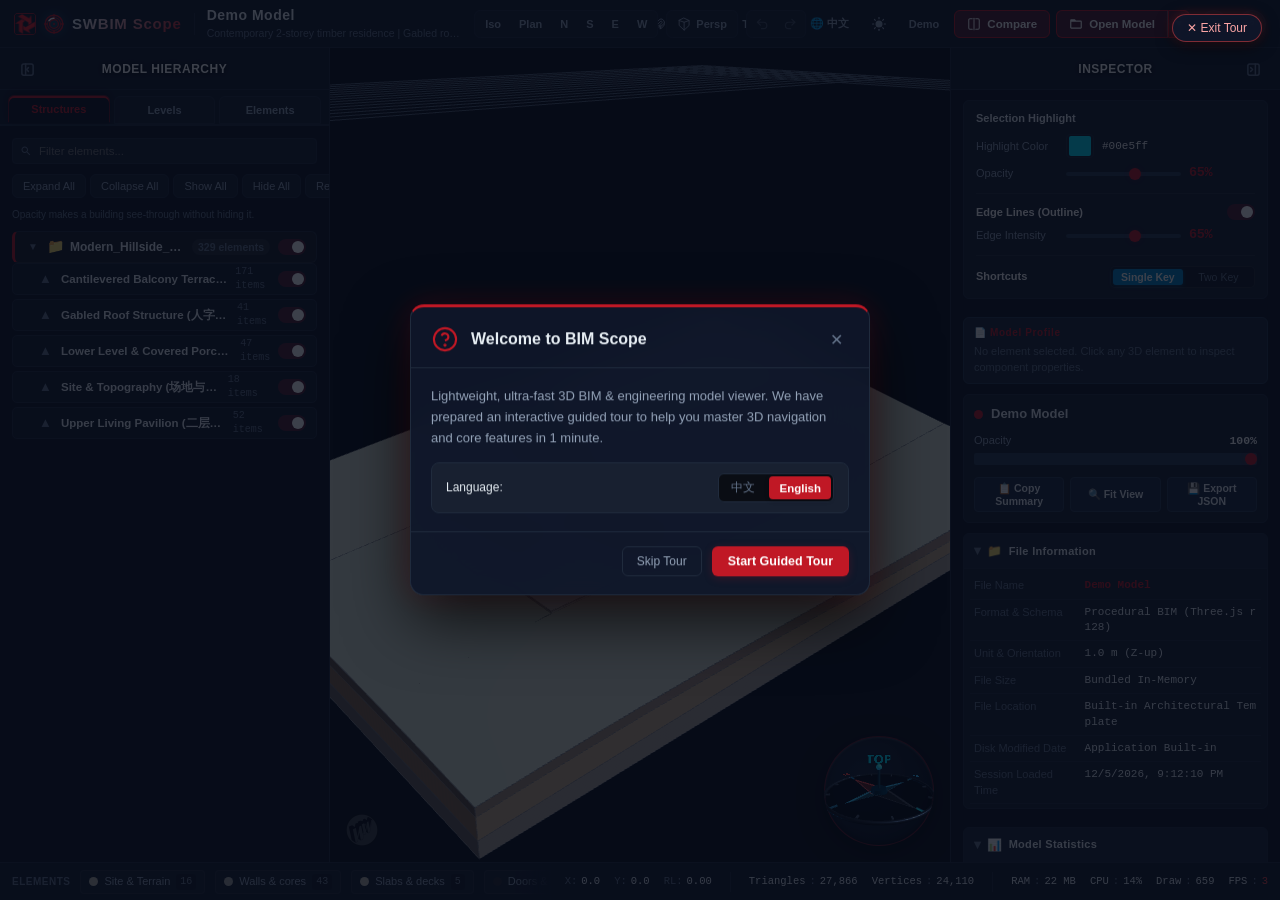
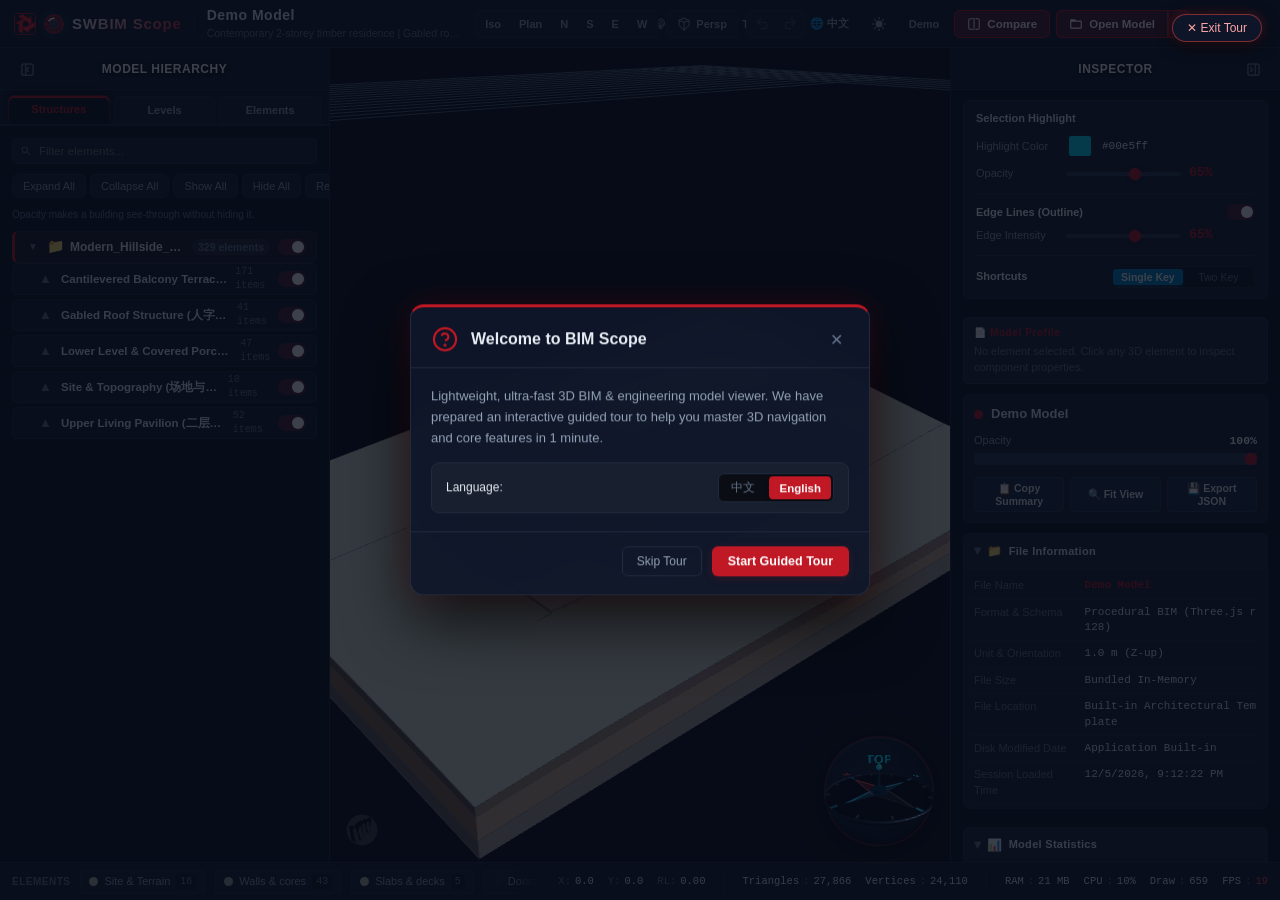
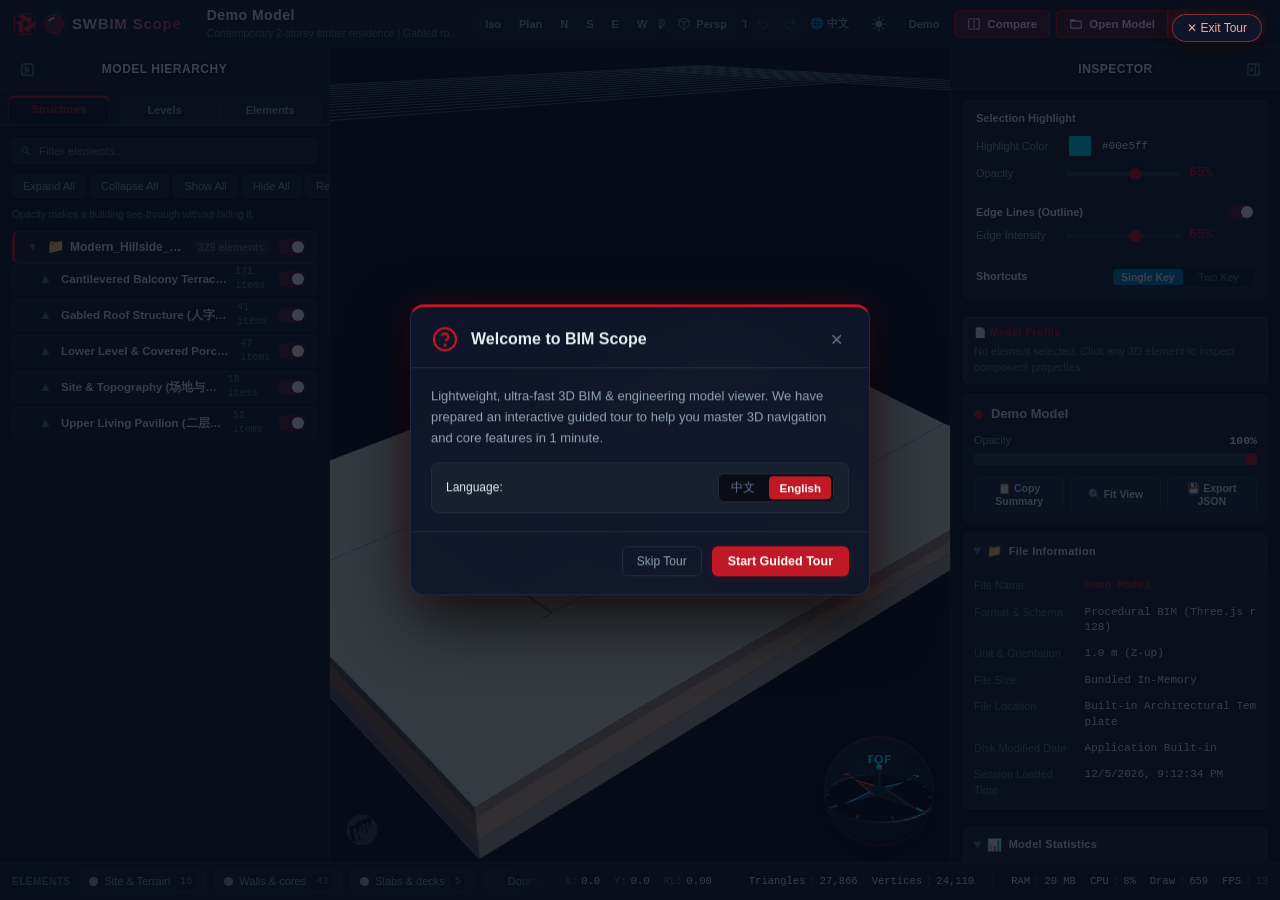
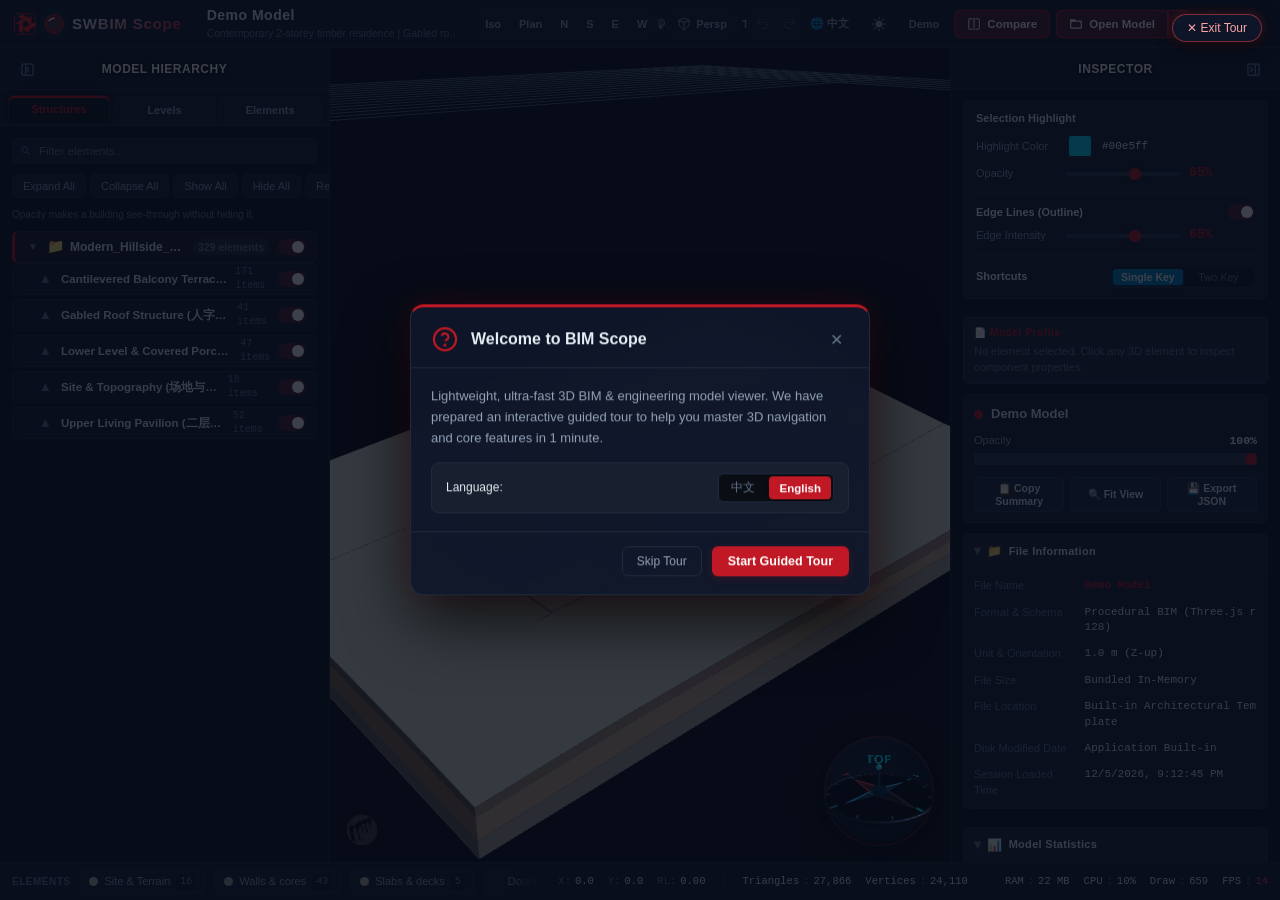
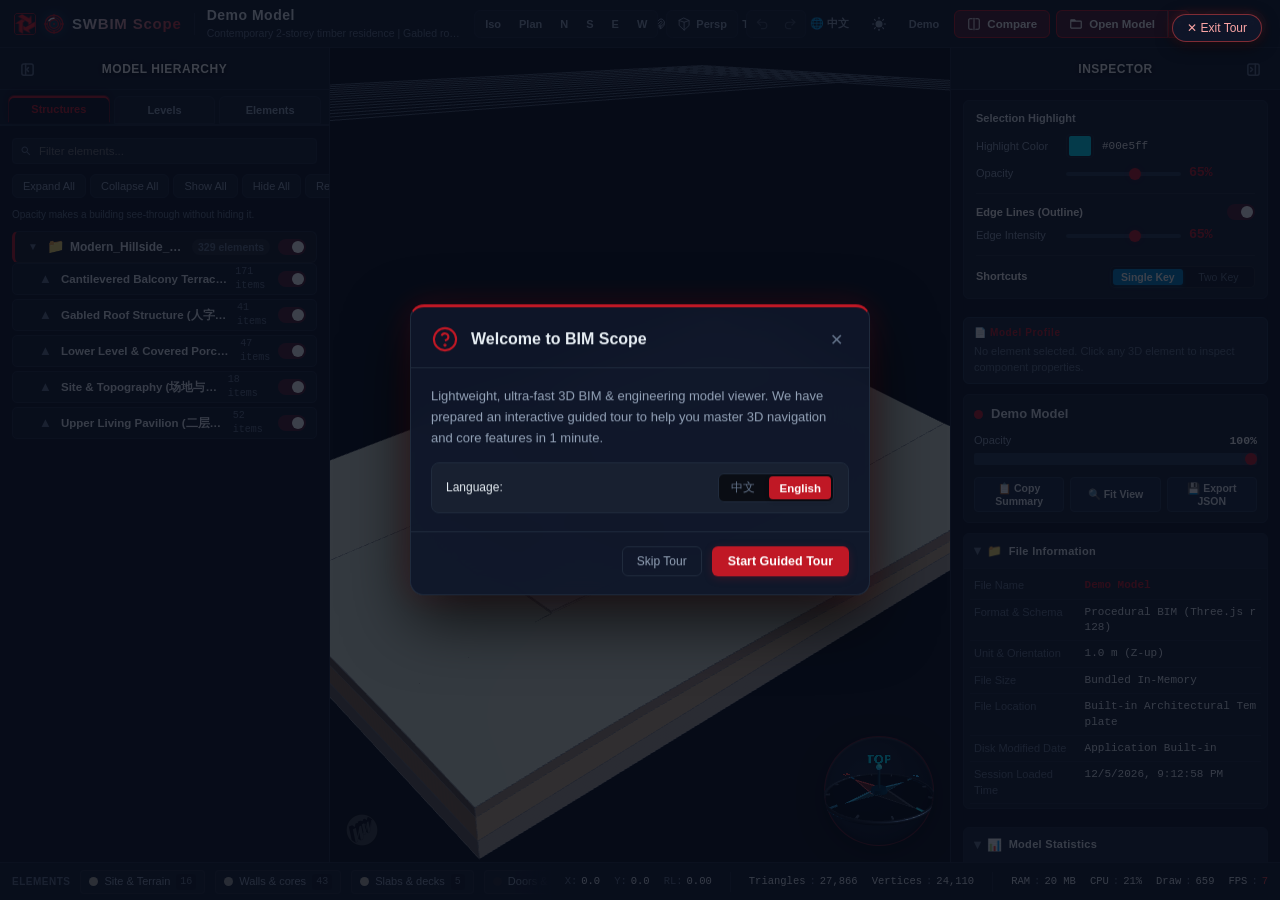
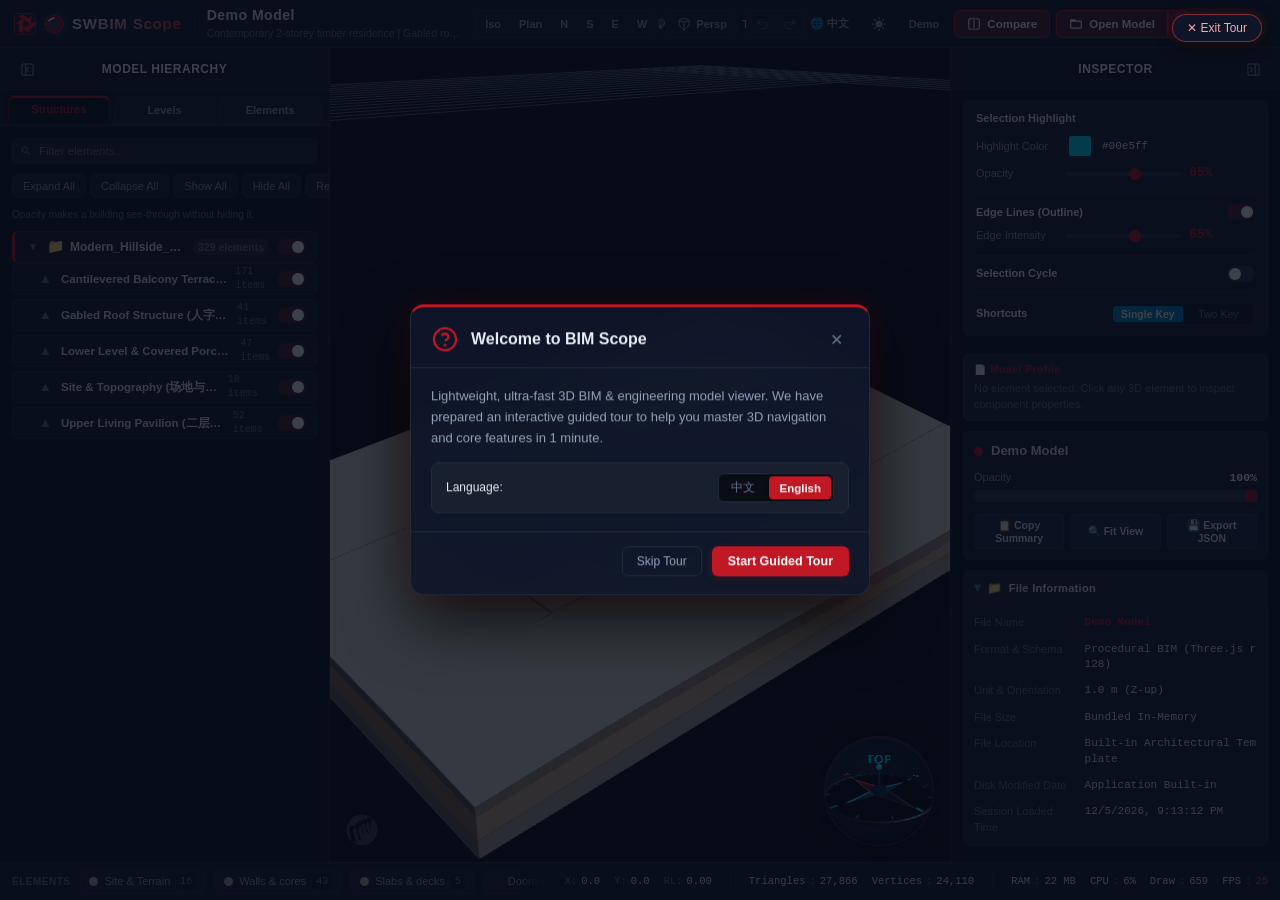
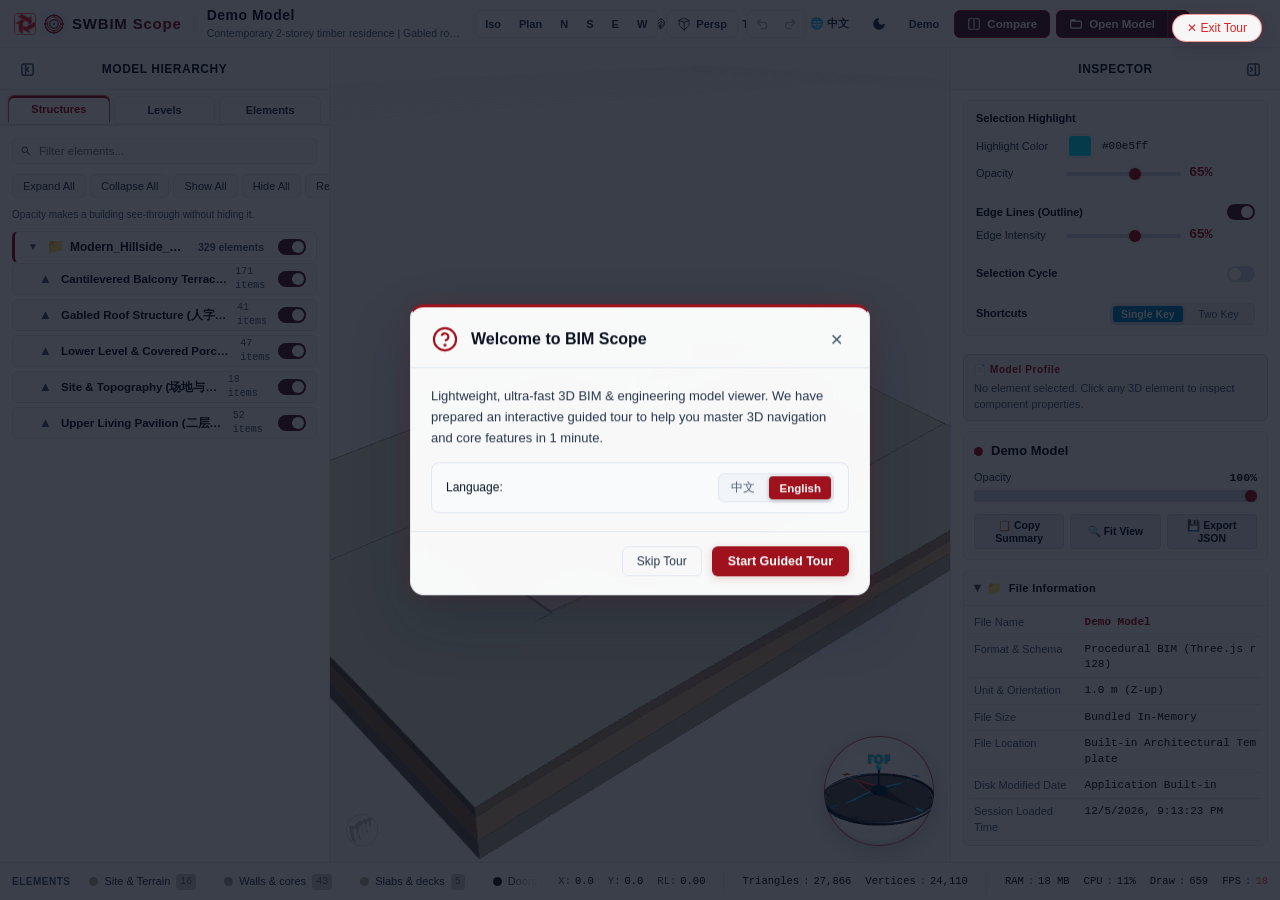
